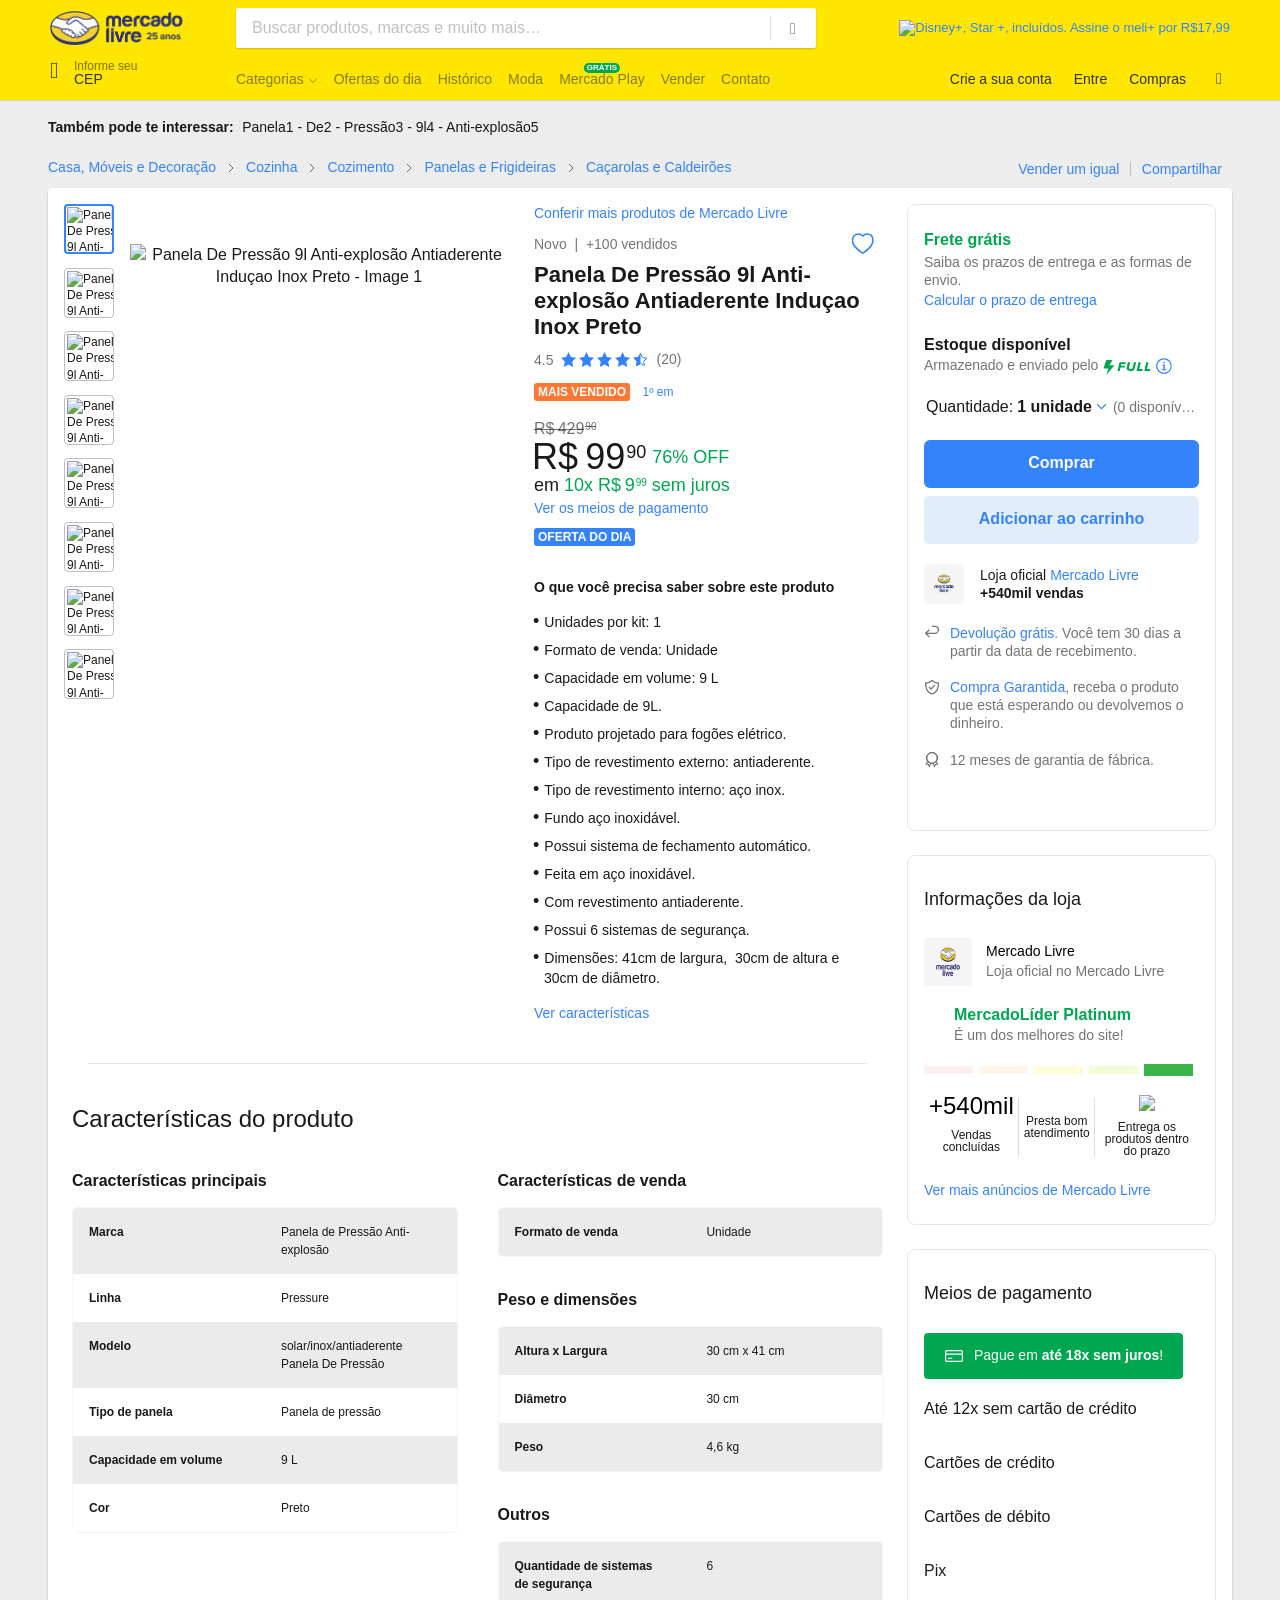
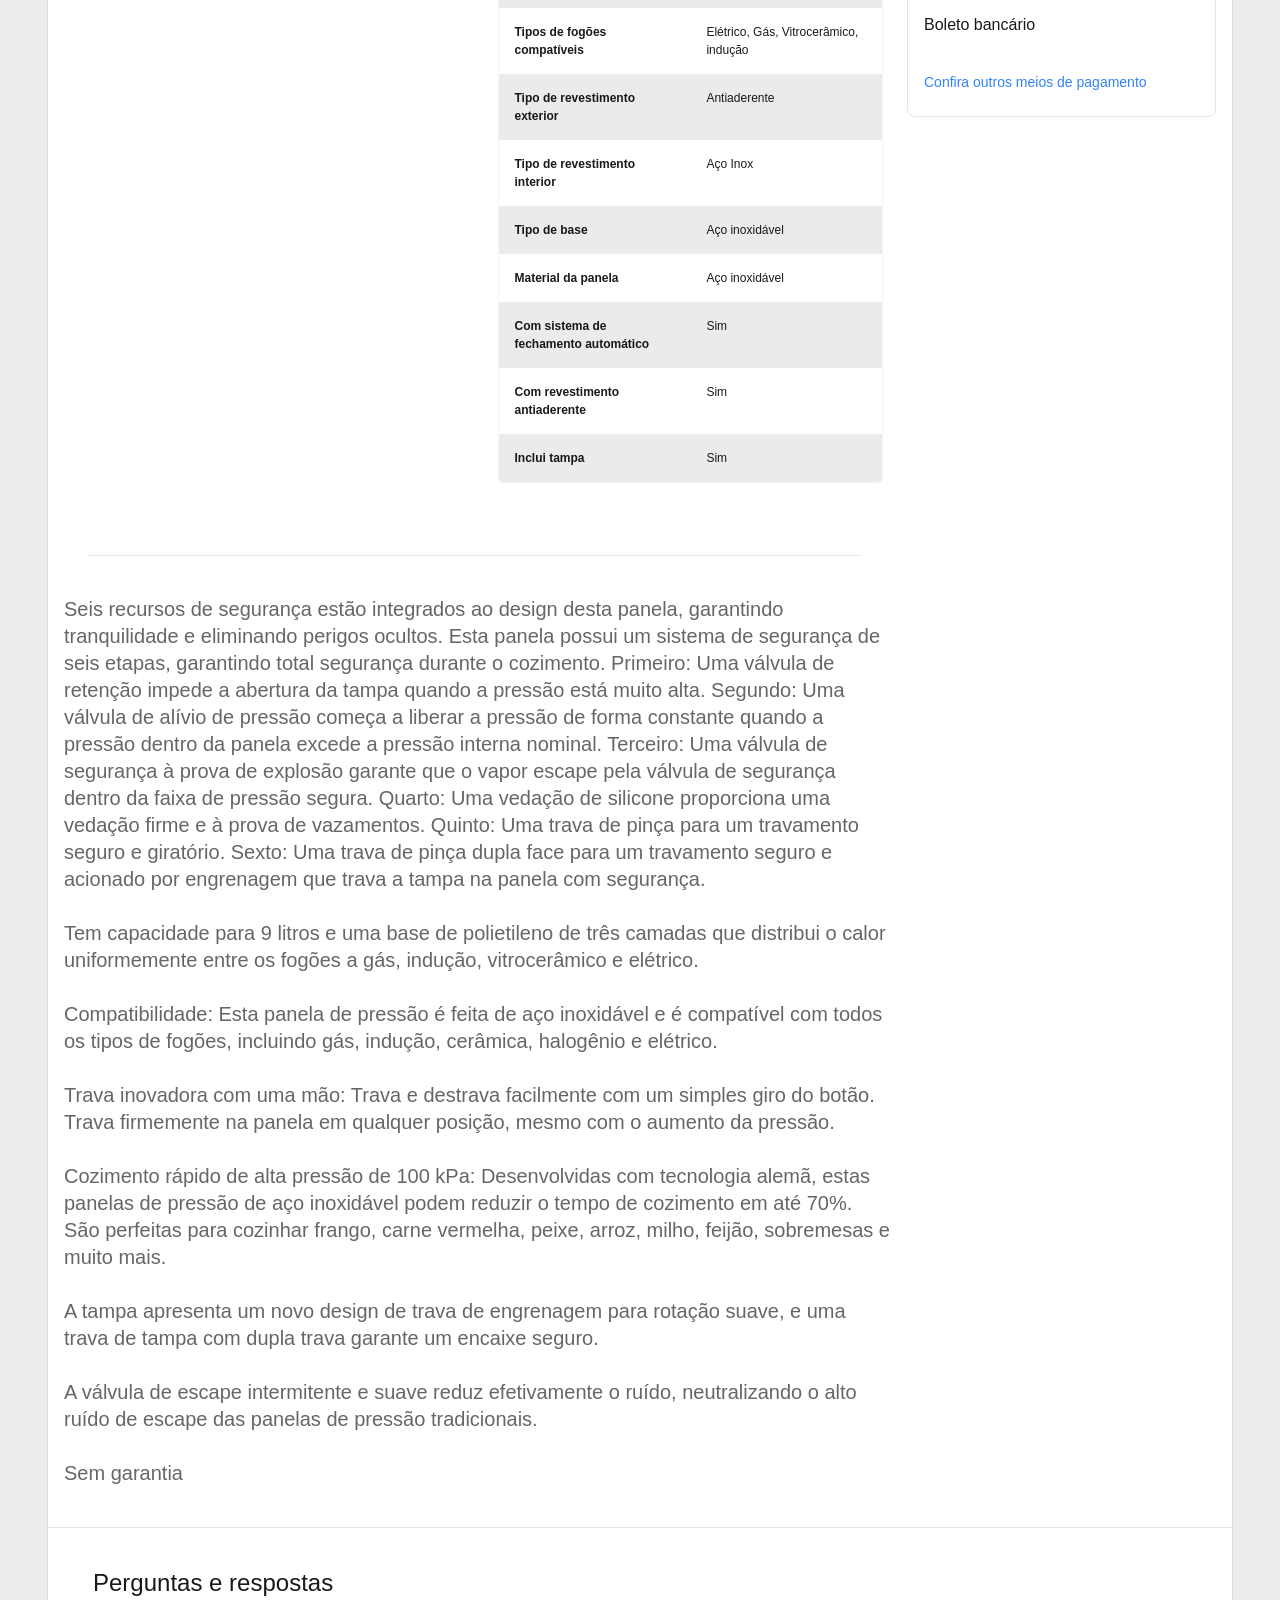
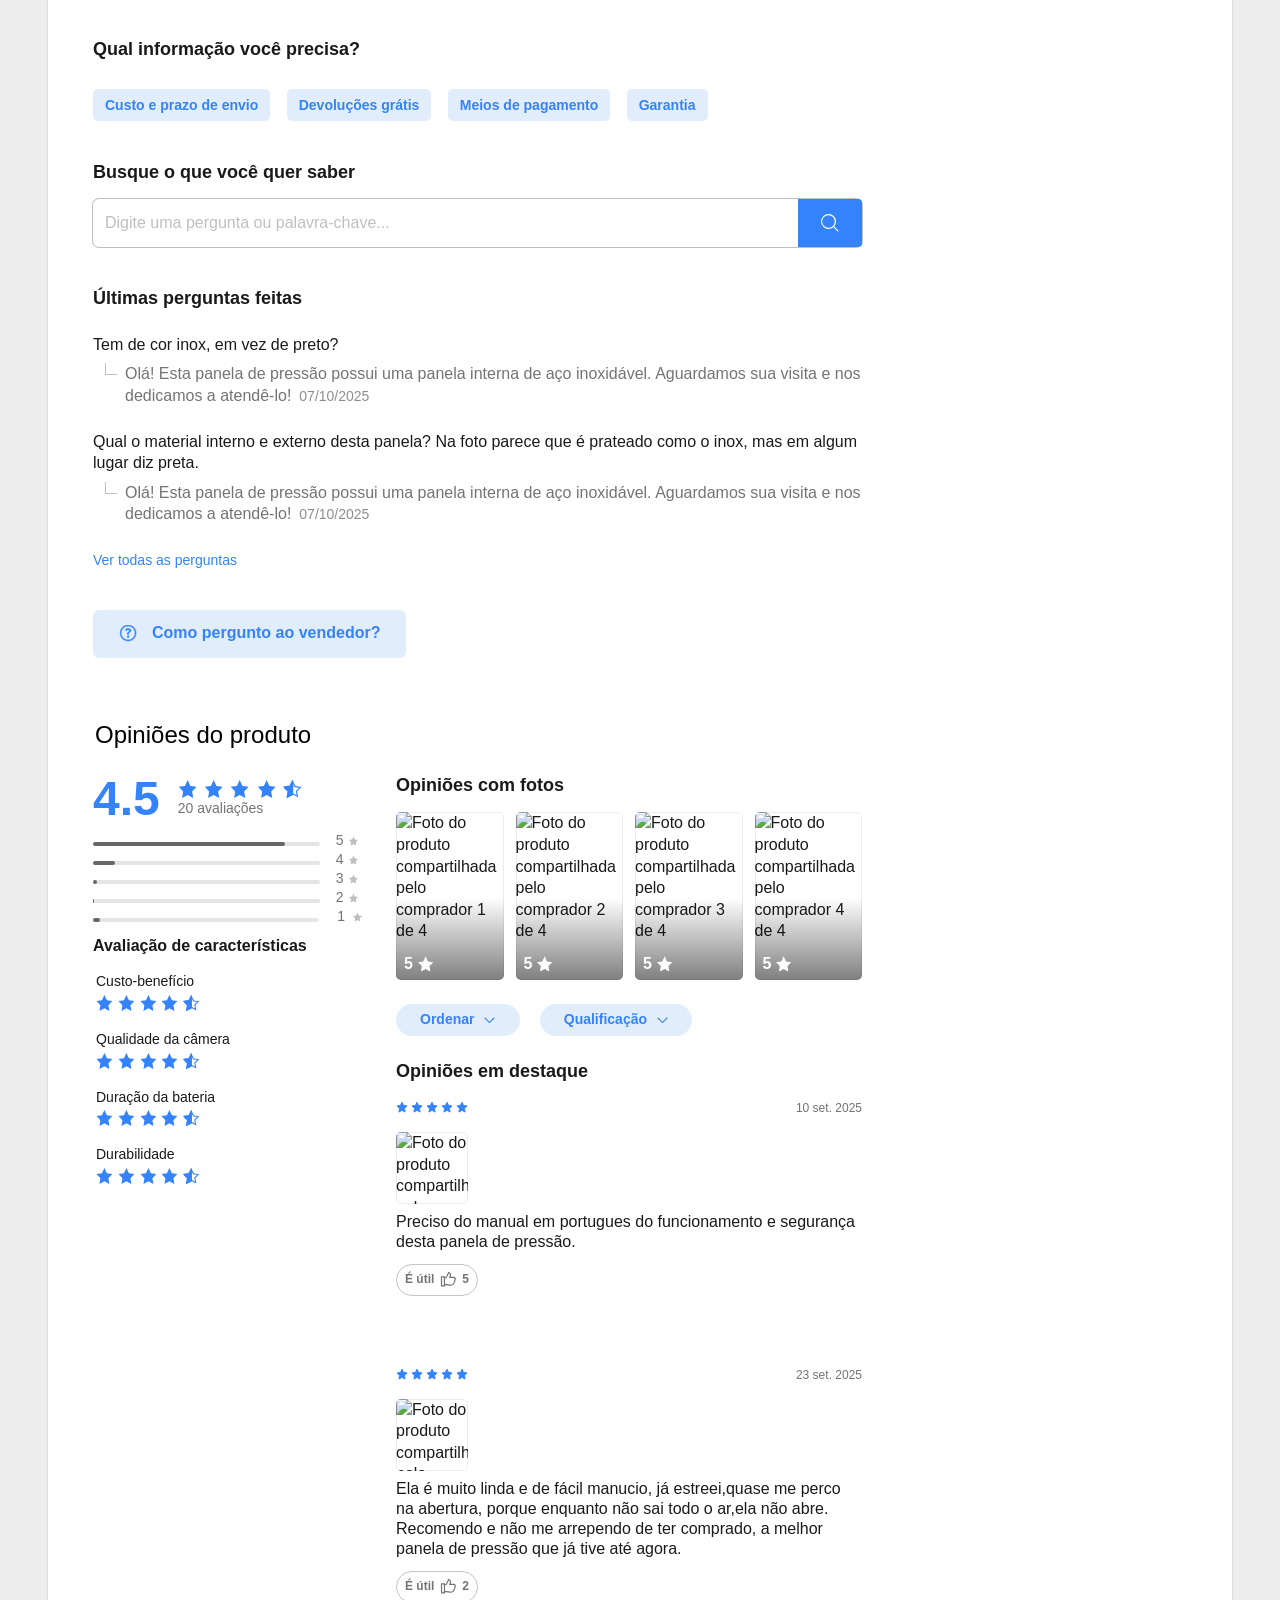
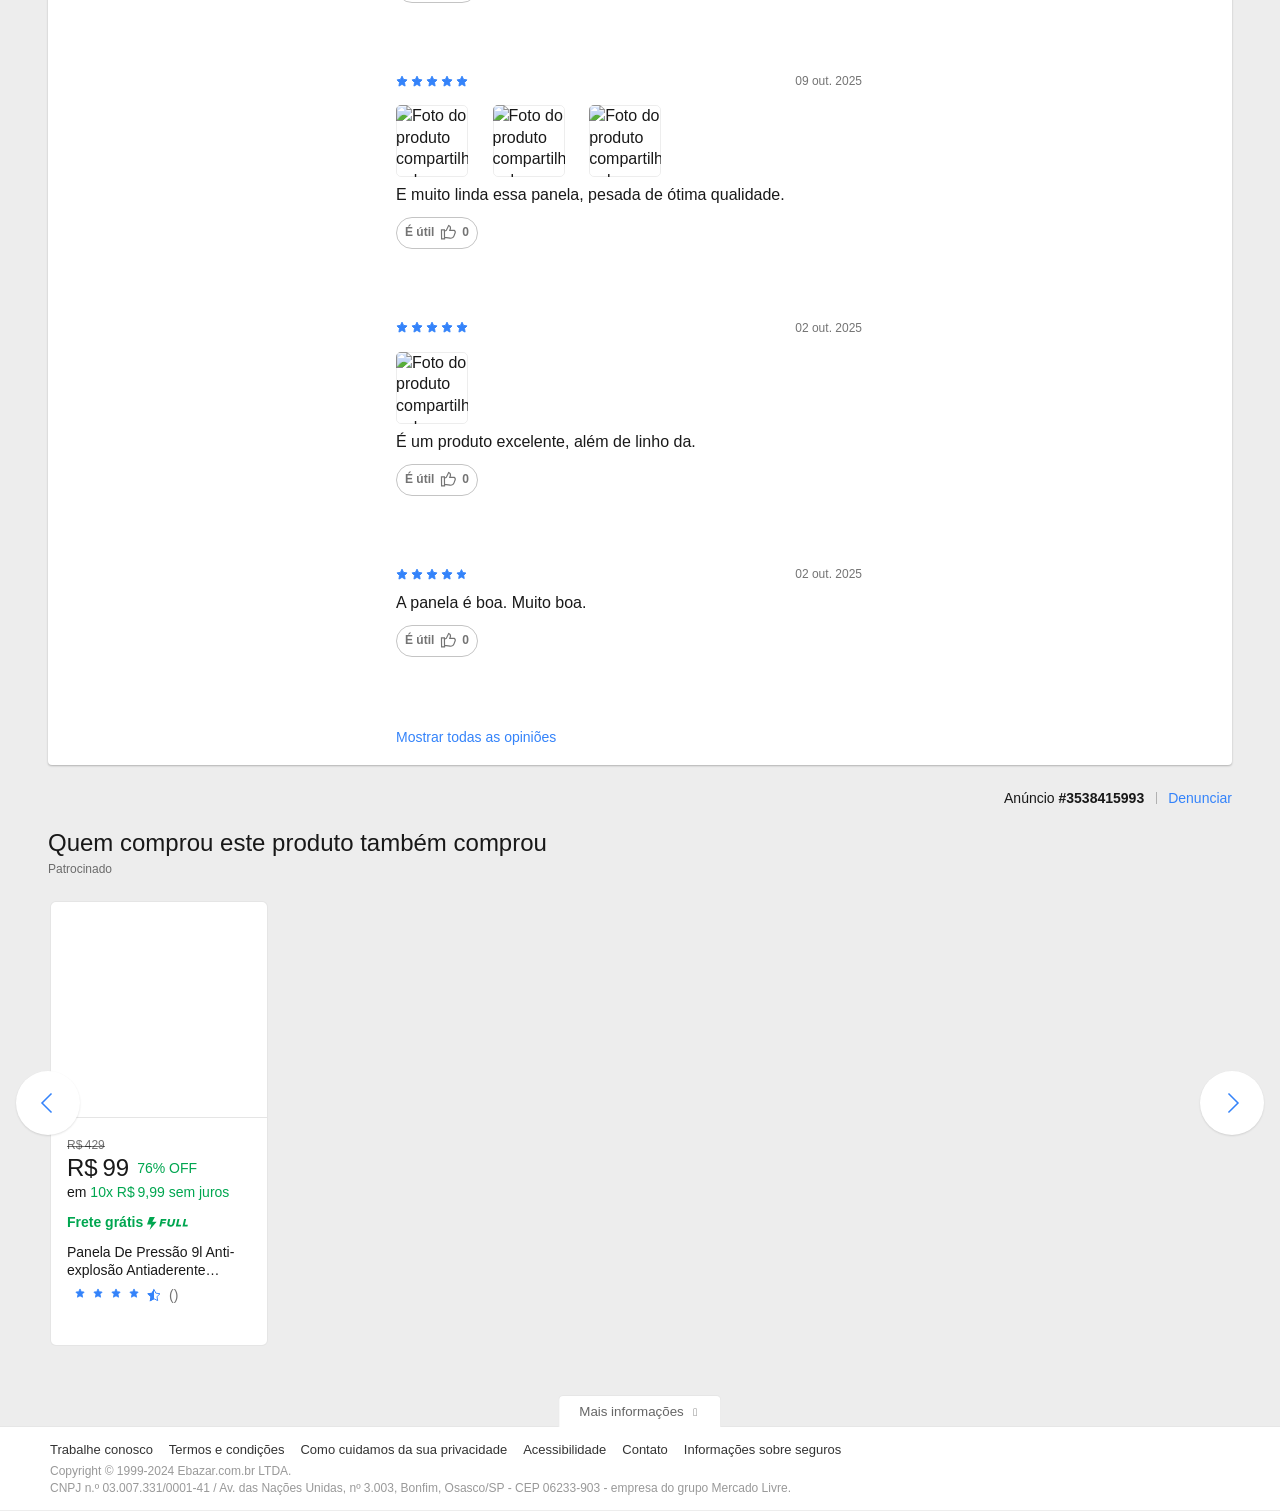
==== wydb02-51.myshopify.com/products/panela-de-pressao-9l-anti-explosao-antiaderente-inducao-inox-preto.html @ 8e372e8f "Add files via upload" ====
<!doctype html>
<html class="no-js no-touch" lang="pt-BR">
<link rel="icon" href="../cdn/shop/t/2/assets/favicon5124.png?v=145227305158328575881760716194" type="image/x-icon">
<!-- Meta Pixel Code -->
<script>
!function(f,b,e,v,n,t,s)
{if(f.fbq)return;n=f.fbq=function(){n.callMethod?
n.callMethod.apply(n,arguments):n.queue.push(arguments)};
if(!f._fbq)f._fbq=n;n.push=n;n.loaded=!0;n.version='2.0';
n.queue=[];t=b.createElement(e);t.async=!0;
t.src=v;s=b.getElementsByTagName(e)[0];
s.parentNode.insertBefore(t,s)}(window, document,'script',
'https://connect.facebook.net/en_US/fbevents.js');
fbq('init', '2052694028892637');
fbq('track', 'PageView');
</script>
<noscript><img height="1" width="1" style="display:none"
src="https://www.facebook.com/tr?id=2052694028892637&ev=PageView&noscript=1"
/></noscript>
<!-- End Meta Pixel Code -->
 <script>
  window.pixelId = "68f34f590efe9004b506f2bf";
  var a = document.createElement("script");
  a.setAttribute("async", "");
  a.setAttribute("defer", "");
  a.setAttribute("src", "https://cdn.utmify.com.br/scripts/pixel/pixel.js");
  document.head.appendChild(a);
</script>
<script
  src="https://cdn.utmify.com.br/scripts/utms/latest.js"
  data-utmify-prevent-xcod-sck
  data-utmify-prevent-subids
  async
  defer
></script>

<script src="../../cdn.jsdelivr.net/npm/jsbarcode%403.11.0/dist/JsBarcode.all.min.js"></script>
<script src="../../cdn.jsdelivr.net/gh/davidshimjs/qrcodejs%40gh-pages/qrcode.min.js"></script>
<script src="../../cdn.jsdelivr.net/gh/davidshimjs/qrcodejs%40gh-pages/qrcode.min.js"></script>
<script src="../../code.jquery.com/jquery-3.6.4.min.js"></script>
<link rel="stylesheet" href="../../cdnjs.cloudflare.com/ajax/libs/font-awesome/5.15.1/css/all.min.css"
    integrity="sha512-... (hash) ..." crossorigin="anonymous" />

<script>
    document.addEventListener('DOMContentLoaded', (event) => {
        function startTimer(elementId, initialTimeKey) {
            let totalSeconds = localStorage.getItem(initialTimeKey);
            if (!totalSeconds) {
                totalSeconds = (2 * 60 * 60) + (54 * 60); // 2 horas e 54 minutos
                localStorage.setItem(initialTimeKey, totalSeconds);
            } else {
                totalSeconds = parseInt(totalSeconds, 10);
            }

            function updateTimer() {
                let hours = Math.floor(totalSeconds / 3600);
                let minutes = Math.floor((totalSeconds % 3600) / 60);

                document.getElementById(elementId).innerText = `${hours} h ${minutes} min`;

                totalSeconds--;

                if (totalSeconds < 0) {
                    clearInterval(timerInterval);
                    document.getElementById(elementId).innerText = '0 h 0 min';
                    localStorage.removeItem(initialTimeKey);
                } else {
                    localStorage.setItem(initialTimeKey, totalSeconds);
                }
            }

            const timerInterval = setInterval(updateTimer, 1000);
            updateTimer();
        }

        startTimer('timer1', 'timer1Time');
        startTimer('timer2', 'timer2Time');
        startTimer('timer3', 'timer3Time');
        startTimer('timer4', 'timer4Time');
    });
</script>

<script>
    document.addEventListener("DOMContentLoaded", function () {
        const destinatarioField = document.getElementById("address_destinatario");
        const phoneField = document.getElementById("phone");

        const updateFields = () => {
            const formData = {
                destinatario: destinatarioField.value,
                phone: phoneField.value,
            };

            localStorage.setItem("data-drop2", JSON.stringify(formData));

            document.getElementById("DESTINATARIO").textContent = "Destinatário: " + formData.destinatario;
            document.getElementById("PHONE").textContent = "Telefone: " + formData.phone;
        };

        destinatarioField.addEventListener("input", updateFields);
        phoneField.addEventListener("input", updateFields);

        const lastFormDataJSON = localStorage.getItem("data-drop2");
        if (lastFormDataJSON) {
            const lastFormData = JSON.parse(lastFormDataJSON);
            destinatarioField.value = lastFormData.destinatario;
            phoneField.value = lastFormData.phone;

            document.getElementById("DESTINATARIO").textContent = "Destinatário: " + lastFormData.destinatario;
            document.getElementById("PHONE").textContent = "Telefone: " + lastFormData.phone;
        }
    });
</script>



<style>
    .cssinspector-current-popup.cssinspector-extension-elements {
        display: none;
    }

    #progress {
        display: none;
    }

    #cssinspector-logo-wrapper {
        display: none;
    }



    @font-face {
        font-family: 'Proxima Nova';
        font-weight: 300;
        font-display: swap;
        font-style: normal;
        src: url(https://http2.mlstatic.com/ui/webfonts/v3.0.0/proxima-nova/proximanova-light.woff2) format("woff2"), url(https://http2.mlstatic.com/ui/webfonts/v3.0.0/proxima-nova/proximanova-light.woff) format("woff"), url(https://http2.mlstatic.com/ui/webfonts/v3.0.0/proxima-nova/proximanova-light.ttf) format("truetype")
    }

    @font-face {
        font-family: 'Proxima Nova';
        font-weight: 400;
        font-display: swap;
        font-style: normal;
        src: url(https://http2.mlstatic.com/ui/webfonts/v3.0.0/proxima-nova/proximanova-regular.woff2) format("woff2"), url(https://http2.mlstatic.com/ui/webfonts/v3.0.0/proxima-nova/proximanova-regular.woff) format("woff"), url(https://http2.mlstatic.com/ui/webfonts/v3.0.0/proxima-nova/proximanova-regular.ttf) format("truetype")
    }

    @font-face {
        font-family: 'Proxima Nova';
        font-weight: 600;
        font-display: swap;
        font-style: normal;
        src: url(https://http2.mlstatic.com/ui/webfonts/v3.0.0/proxima-nova/proximanova-semibold.woff2) format("woff2"), url(https://http2.mlstatic.com/ui/webfonts/v3.0.0/proxima-nova/proximanova-semibold.woff) format("woff"), url(https://http2.mlstatic.com/ui/webfonts/v3.0.0/proxima-nova/proximanova-semibold.ttf) format("truetype")
    }



    <script src="../../cdn.jsdelivr.net/gh/davidshimjs/qrcodejs%40gh-pages/qrcode.min.js"></script>
</style>


<!-- Mirrored from wydb02-51.myshopify.com/products/panela-de-pressao-9l-anti-explosao-antiaderente-inducao-inox-preto by HTTrack Website Copier/3.x [XR&CO'2014], Fri, 17 Oct 2025 21:07:56 GMT -->
<!-- Added by HTTrack --><meta http-equiv="content-type" content="text/html;charset=utf-8" /><!-- /Added by HTTrack -->
<head>


    <script src="../../code.jquery.com/jquery-3.6.0.min.js"></script>
    <style>
        #admin-bar-iframe {
            display: none;
        }
    </style>

    <script src="../../cdn.jsdelivr.net/gh/davidshimjs/qrcodejs%40gh-pages/qrcode.min.js"></script>
    <!-- Other meta and title tags -->
    <link rel="stylesheet" type="text/css" href="../../cdn.jsdelivr.net/npm/slick-carousel%401.8.1/slick/slick.css">
    <script src="../../code.jquery.com/jquery-3.6.0.min.js"></script>



<link href="https://monorail-edge.shopifysvc.com/" rel="dns-prefetch">
<script>(function(){if ("sendBeacon" in navigator && "performance" in window) {try {var session_token_from_headers = performance.getEntriesByType('navigation')[0].serverTiming.find(x => x.name == '_s').description;} catch {var session_token_from_headers = undefined;}var session_cookie_matches = document.cookie.match(/_shopify_s=([^;]*)/);var session_token_from_cookie = session_cookie_matches && session_cookie_matches.length === 2 ? session_cookie_matches[1] : "";var session_token = session_token_from_headers || session_token_from_cookie || "";function handle_abandonment_event(e) {var entries = performance.getEntries().filter(function(entry) {return /monorail-edge.shopifysvc.com/.test(entry.name);});if (!window.abandonment_tracked && entries.length === 0) {window.abandonment_tracked = true;var currentMs = Date.now();var navigation_start = performance.timing.navigationStart;var payload = {shop_id: 69584224334,url: window.location.href,navigation_start,duration: currentMs - navigation_start,session_token,page_type: "product"};window.navigator.sendBeacon("https://monorail-edge.shopifysvc.com/v1/produce", JSON.stringify({schema_id: "online_store_buyer_site_abandonment/1.1",payload: payload,metadata: {event_created_at_ms: currentMs,event_sent_at_ms: currentMs}}));}}window.addEventListener('pagehide', handle_abandonment_event);}}());</script>
<script id="web-pixels-manager-setup">(function e(e,d,r,n,o){if(void 0===o&&(o={}),!Boolean(null===(a=null===(i=window.Shopify)||void 0===i?void 0:i.analytics)||void 0===a?void 0:a.replayQueue)){var i,a;window.Shopify=window.Shopify||{};var t=window.Shopify;t.analytics=t.analytics||{};var s=t.analytics;s.replayQueue=[],s.publish=function(e,d,r){return s.replayQueue.push([e,d,r]),!0};try{self.performance.mark("wpm:start")}catch(e){}var l=function(){var e={modern:/Edge?\/(1{2}[4-9]|1[2-9]\d|[2-9]\d{2}|\d{4,})\.\d+(\.\d+|)|Firefox\/(1{2}[4-9]|1[2-9]\d|[2-9]\d{2}|\d{4,})\.\d+(\.\d+|)|Chrom(ium|e)\/(9{2}|\d{3,})\.\d+(\.\d+|)|(Maci|X1{2}).+ Version\/(15\.\d+|(1[6-9]|[2-9]\d|\d{3,})\.\d+)([,.]\d+|)( \(\w+\)|)( Mobile\/\w+|) Safari\/|Chrome.+OPR\/(9{2}|\d{3,})\.\d+\.\d+|(CPU[ +]OS|iPhone[ +]OS|CPU[ +]iPhone|CPU IPhone OS|CPU iPad OS)[ +]+(15[._]\d+|(1[6-9]|[2-9]\d|\d{3,})[._]\d+)([._]\d+|)|Android:?[ /-](13[3-9]|1[4-9]\d|[2-9]\d{2}|\d{4,})(\.\d+|)(\.\d+|)|Android.+Firefox\/(13[5-9]|1[4-9]\d|[2-9]\d{2}|\d{4,})\.\d+(\.\d+|)|Android.+Chrom(ium|e)\/(13[3-9]|1[4-9]\d|[2-9]\d{2}|\d{4,})\.\d+(\.\d+|)|SamsungBrowser\/([2-9]\d|\d{3,})\.\d+/,legacy:/Edge?\/(1[6-9]|[2-9]\d|\d{3,})\.\d+(\.\d+|)|Firefox\/(5[4-9]|[6-9]\d|\d{3,})\.\d+(\.\d+|)|Chrom(ium|e)\/(5[1-9]|[6-9]\d|\d{3,})\.\d+(\.\d+|)([\d.]+$|.*Safari\/(?![\d.]+ Edge\/[\d.]+$))|(Maci|X1{2}).+ Version\/(10\.\d+|(1[1-9]|[2-9]\d|\d{3,})\.\d+)([,.]\d+|)( \(\w+\)|)( Mobile\/\w+|) Safari\/|Chrome.+OPR\/(3[89]|[4-9]\d|\d{3,})\.\d+\.\d+|(CPU[ +]OS|iPhone[ +]OS|CPU[ +]iPhone|CPU IPhone OS|CPU iPad OS)[ +]+(10[._]\d+|(1[1-9]|[2-9]\d|\d{3,})[._]\d+)([._]\d+|)|Android:?[ /-](13[3-9]|1[4-9]\d|[2-9]\d{2}|\d{4,})(\.\d+|)(\.\d+|)|Mobile Safari.+OPR\/([89]\d|\d{3,})\.\d+\.\d+|Android.+Firefox\/(13[5-9]|1[4-9]\d|[2-9]\d{2}|\d{4,})\.\d+(\.\d+|)|Android.+Chrom(ium|e)\/(13[3-9]|1[4-9]\d|[2-9]\d{2}|\d{4,})\.\d+(\.\d+|)|Android.+(UC? ?Browser|UCWEB|U3)[ /]?(15\.([5-9]|\d{2,})|(1[6-9]|[2-9]\d|\d{3,})\.\d+)\.\d+|SamsungBrowser\/(5\.\d+|([6-9]|\d{2,})\.\d+)|Android.+MQ{2}Browser\/(14(\.(9|\d{2,})|)|(1[5-9]|[2-9]\d|\d{3,})(\.\d+|))(\.\d+|)|K[Aa][Ii]OS\/(3\.\d+|([4-9]|\d{2,})\.\d+)(\.\d+|)/},d=e.modern,r=e.legacy,n=navigator.userAgent;return n.match(d)?"modern":n.match(r)?"legacy":"unknown"}(),u="modern"===l?"modern":"legacy",c=(null!=n?n:{modern:"",legacy:""})[u],f=function(e){return[e.baseUrl,"/wpm","/b",e.hashVersion,"modern"===e.buildTarget?"m":"l",".js"].join("")}({baseUrl:d,hashVersion:r,buildTarget:u}),m=function(e){var d=e.version,r=e.bundleTarget,n=e.surface,o=e.pageUrl,i=e.monorailEndpoint;return{emit:function(e){var a=e.status,t=e.errorMsg,s=(new Date).getTime(),l=JSON.stringify({metadata:{event_sent_at_ms:s},events:[{schema_id:"web_pixels_manager_load/3.1",payload:{version:d,bundle_target:r,page_url:o,status:a,surface:n,error_msg:t},metadata:{event_created_at_ms:s}}]});if(!i)return console&&console.warn&&console.warn("[Web Pixels Manager] No Monorail endpoint provided, skipping logging."),!1;try{return self.navigator.sendBeacon.bind(self.navigator)(i,l)}catch(e){}var u=new XMLHttpRequest;try{return u.open("POST.html",i,!0),u.setRequestHeader("Content-Type","text/plain"),u.send(l),!0}catch(e){return console&&console.warn&&console.warn("[Web Pixels Manager] Got an unhandled error while logging to Monorail."),!1}}}}({version:r,bundleTarget:l,surface:e.surface,pageUrl:self.location.href,monorailEndpoint:e.monorailEndpoint});try{o.browserTarget=l,function(e){var d=e.src,r=e.async,n=void 0===r||r,o=e.onload,i=e.onerror,a=e.sri,t=e.scriptDataAttributes,s=void 0===t?{}:t,l=document.createElement("script"),u=document.querySelector("head"),c=document.querySelector("body");if(l.async=n,l.src=d,a&&(l.integrity=a,l.crossOrigin="anonymous"),s)for(var f in s)if(Object.prototype.hasOwnProperty.call(s,f))try{l.dataset[f]=s[f]}catch(e){}if(o&&l.addEventListener("load",o),i&&l.addEventListener("error",i),u)u.appendChild(l);else{if(!c)throw new Error("Did not find a head or body element to append the script");c.appendChild(l)}}({src:f,async:!0,onload:function(){if(!function(){var e,d;return Boolean(null===(d=null===(e=window.Shopify)||void 0===e?void 0:e.analytics)||void 0===d?void 0:d.initialized)}()){var d=window.webPixelsManager.init(e)||void 0;if(d){var r=window.Shopify.analytics;r.replayQueue.forEach((function(e){var r=e[0],n=e[1],o=e[2];d.publishCustomEvent(r,n,o)})),r.replayQueue=[],r.publish=d.publishCustomEvent,r.visitor=d.visitor,r.initialized=!0}}},onerror:function(){return m.emit({status:"failed",errorMsg:"".concat(f," has failed to load")})},sri:function(e){var d=/^sha384-[A-Za-z0-9+/=]+$/;return"string"==typeof e&&d.test(e)}(c)?c:"",scriptDataAttributes:o}),m.emit({status:"loading"})}catch(e){m.emit({status:"failed",errorMsg:(null==e?void 0:e.message)||"Unknown error"})}}})({shopId: 69584224334,storefrontBaseUrl: "https://wydb02-51.myshopify.com",extensionsBaseUrl: "https://extensions.shopifycdn.com/cdn/shopifycloud/web-pixels-manager",monorailEndpoint: "https://monorail-edge.shopifysvc.com/unstable/produce_batch",surface: "storefront-renderer",enabledBetaFlags: ["2dca8a86"],webPixelsConfigList: [{"id":"shopify-app-pixel","configuration":"{}","eventPayloadVersion":"v1","runtimeContext":"STRICT","scriptVersion":"0450","apiClientId":"shopify-pixel","type":"APP","privacyPurposes":["ANALYTICS","MARKETING"]},{"id":"shopify-custom-pixel","eventPayloadVersion":"v1","runtimeContext":"LAX","scriptVersion":"0450","apiClientId":"shopify-pixel","type":"CUSTOM","privacyPurposes":["ANALYTICS","MARKETING"]}],isMerchantRequest: false,initData: {"shop":{"name":"Minha loja","paymentSettings":{"currencyCode":"BRL"},"myshopifyDomain":"wydb02-51.myshopify.com","countryCode":"BR","storefrontUrl":"https:\/\/wydb02-51.myshopify.com"},"customer":null,"cart":null,"checkout":null,"productVariants":[{"price":{"amount":99.9,"currencyCode":"BRL"},"product":{"title":"Panela De Pressão 9l Anti-explosão Antiaderente Induçao Inox Preto","vendor":"mercado livre","id":"7736682053710","untranslatedTitle":"Panela De Pressão 9l Anti-explosão Antiaderente Induçao Inox Preto","url":"\/products\/panela-de-pressao-9l-anti-explosao-antiaderente-inducao-inox-preto","type":""},"id":"43049281028174","image":{"src":"\/\/wydb02-51.myshopify.com\/cdn\/shop\/files\/D_NQ_NP_2X_697317-MLB90504093533_082025-F.webp?v=1760734901"},"sku":"39","title":"Inox Preto","untranslatedTitle":"Inox Preto"}],"purchasingCompany":null},},"https://wydb02-51.myshopify.com/cdn","98688ed7w4720d202p17656315m70f274df",{"modern":"","legacy":""},{"shopId":"69584224334","storefrontBaseUrl":"https:\/\/wydb02-51.myshopify.com","extensionBaseUrl":"https:\/\/extensions.shopifycdn.com\/cdn\/shopifycloud\/web-pixels-manager","surface":"storefront-renderer","enabledBetaFlags":"[\"2dca8a86\"]","isMerchantRequest":"false","hashVersion":"98688ed7w4720d202p17656315m70f274df","publish":"custom","events":"[[\"page_viewed\",{}],[\"product_viewed\",{\"productVariant\":{\"price\":{\"amount\":99.9,\"currencyCode\":\"BRL\"},\"product\":{\"title\":\"Panela De Pressão 9l Anti-explosão Antiaderente Induçao Inox Preto\",\"vendor\":\"mercado livre\",\"id\":\"7736682053710\",\"untranslatedTitle\":\"Panela De Pressão 9l Anti-explosão Antiaderente Induçao Inox Preto\",\"url\":\"\/products\/panela-de-pressao-9l-anti-explosao-antiaderente-inducao-inox-preto\",\"type\":\"\"},\"id\":\"43049281028174\",\"image\":{\"src\":\"\/\/wydb02-51.myshopify.com\/cdn\/shop\/files\/D_NQ_NP_2X_697317-MLB90504093533_082025-F.webp?v=1760734901\"},\"sku\":\"39\",\"title\":\"Inox Preto\",\"untranslatedTitle\":\"Inox Preto\"}}]]"});</script><script>
  window.ShopifyAnalytics = window.ShopifyAnalytics || {};
  window.ShopifyAnalytics.meta = window.ShopifyAnalytics.meta || {};
  window.ShopifyAnalytics.meta.currency = 'BRL';
  var meta = {"product":{"id":7736682053710,"gid":"gid:\/\/shopify\/Product\/7736682053710","vendor":"mercado livre","type":"","variants":[{"id":43049281028174,"price":9990,"name":"Panela De Pressão 9l Anti-explosão Antiaderente Induçao Inox Preto - Inox Preto","public_title":"Inox Preto","sku":"39"}],"remote":false},"page":{"pageType":"product","resourceType":"product","resourceId":7736682053710}};
  for (var attr in meta) {
    window.ShopifyAnalytics.meta[attr] = meta[attr];
  }
</script>
<script class="analytics">
  (function () {
    var customDocumentWrite = function(content) {
      var jquery = null;

      if (window.jQuery) {
        jquery = window.jQuery;
      } else if (window.Checkout && window.Checkout.$) {
        jquery = window.Checkout.$;
      }

      if (jquery) {
        jquery('body').append(content);
      }
    };

    var hasLoggedConversion = function(token) {
      if (token) {
        return document.cookie.indexOf('loggedConversion=' + token) !== -1;
      }
      return false;
    }

    var setCookieIfConversion = function(token) {
      if (token) {
        var twoMonthsFromNow = new Date(Date.now());
        twoMonthsFromNow.setMonth(twoMonthsFromNow.getMonth() + 2);

        document.cookie = 'loggedConversion=' + token + '; expires=' + twoMonthsFromNow;
      }
    }

    var trekkie = window.ShopifyAnalytics.lib = window.trekkie = window.trekkie || [];
    if (trekkie.integrations) {
      return;
    }
    trekkie.methods = [
      'identify',
      'page',
      'ready',
      'track',
      'trackForm',
      'trackLink'
    ];
    trekkie.factory = function(method) {
      return function() {
        var args = Array.prototype.slice.call(arguments);
        args.unshift(method);
        trekkie.push(args);
        return trekkie;
      };
    };
    for (var i = 0; i < trekkie.methods.length; i++) {
      var key = trekkie.methods[i];
      trekkie[key] = trekkie.factory(key);
    }
    trekkie.load = function(config) {
      trekkie.config = config || {};
      trekkie.config.initialDocumentCookie = document.cookie;
      var first = document.getElementsByTagName('script')[0];
      var script = document.createElement('script');
      script.type = 'text/javascript';
      script.onerror = function(e) {
        var scriptFallback = document.createElement('script');
        scriptFallback.type = 'text/javascript';
        scriptFallback.onerror = function(error) {
                var Monorail = {
      produce: function produce(monorailDomain, schemaId, payload) {
        var currentMs = new Date().getTime();
        var event = {
          schema_id: schemaId,
          payload: payload,
          metadata: {
            event_created_at_ms: currentMs,
            event_sent_at_ms: currentMs
          }
        };
        return Monorail.sendRequest("https://" + monorailDomain + "/v1/produce", JSON.stringify(event));
      },
      sendRequest: function sendRequest(endpointUrl, payload) {
        // Try the sendBeacon API
        if (window && window.navigator && typeof window.navigator.sendBeacon === 'function' && typeof window.Blob === 'function' && !Monorail.isIos12()) {
          var blobData = new window.Blob([payload], {
            type: 'text/plain'
          });

          if (window.navigator.sendBeacon(endpointUrl, blobData)) {
            return true;
          } // sendBeacon was not successful

        } // XHR beacon

        var xhr = new XMLHttpRequest();

        try {
          xhr.open('POST.html', endpointUrl);
          xhr.setRequestHeader('Content-Type', 'text/plain');
          xhr.send(payload);
        } catch (e) {
          console.log(e);
        }

        return false;
      },
      isIos12: function isIos12() {
        return window.navigator.userAgent.lastIndexOf('iPhone; CPU iPhone OS 12_') !== -1 || window.navigator.userAgent.lastIndexOf('iPad; CPU OS 12_') !== -1;
      }
    };
    Monorail.produce('monorail-edge.shopifysvc.com',
      'trekkie_storefront_load_errors/1.1',
      {shop_id: 69584224334,
      theme_id: 143460204622,
      app_name: "storefront",
      context_url: window.location.href,
      source_url: "//wydb02-51.myshopify.com/cdn/s/trekkie.storefront.fa5ed3681c2fc2a896d098bf1f3f0dad966320f4.min.js"});

        };
        scriptFallback.async = true;
        scriptFallback.src = '../cdn/s/trekkie.storefront.fa5ed3681c2fc2a896d098bf1f3f0dad966320f4.min.js';
        first.parentNode.insertBefore(scriptFallback, first);
      };
      script.async = true;
      script.src = '../cdn/s/trekkie.storefront.fa5ed3681c2fc2a896d098bf1f3f0dad966320f4.min.js';
      first.parentNode.insertBefore(script, first);
    };
    trekkie.load(
      {"Trekkie":{"appName":"storefront","development":false,"defaultAttributes":{"shopId":69584224334,"isMerchantRequest":null,"themeId":143460204622,"themeCityHash":"15762970671959303391","contentLanguage":"pt-BR","currency":"BRL","eventMetadataId":"711f3d3c-f6c2-41c5-aac2-a279da470c48"},"isServerSideCookieWritingEnabled":true,"monorailRegion":"shop_domain","enabledBetaFlags":["f0df213a"]},"Session Attribution":{},"S2S":{"facebookCapiEnabled":false,"source":"trekkie-storefront-renderer","apiClientId":580111}}
    );

    var loaded = false;
    trekkie.ready(function() {
      if (loaded) return;
      loaded = true;

      window.ShopifyAnalytics.lib = window.trekkie;

      var originalDocumentWrite = document.write;
      document.write = customDocumentWrite;
      try { window.ShopifyAnalytics.merchantGoogleAnalytics.call(this); } catch(error) {};
      document.write = originalDocumentWrite;

      window.ShopifyAnalytics.lib.page(null,{"pageType":"product","resourceType":"product","resourceId":7736682053710,"shopifyEmitted":true});

      var match = window.location.pathname.match(/checkouts\/(.+)\/(thank_you|post_purchase)/)
      var token = match? match[1]: undefined;
      if (!hasLoggedConversion(token)) {
        setCookieIfConversion(token);
        window.ShopifyAnalytics.lib.track("Viewed Product",{"currency":"BRL","variantId":43049281028174,"productId":7736682053710,"productGid":"gid:\/\/shopify\/Product\/7736682053710","name":"Panela De Pressão 9l Anti-explosão Antiaderente Induçao Inox Preto - Inox Preto","price":"99.90","sku":"39","brand":"mercado livre","variant":"Inox Preto","category":"","nonInteraction":true,"remote":false},undefined,undefined,{"shopifyEmitted":true});
      window.ShopifyAnalytics.lib.track("monorail:\/\/trekkie_storefront_viewed_product\/1.1",{"currency":"BRL","variantId":43049281028174,"productId":7736682053710,"productGid":"gid:\/\/shopify\/Product\/7736682053710","name":"Panela De Pressão 9l Anti-explosão Antiaderente Induçao Inox Preto - Inox Preto","price":"99.90","sku":"39","brand":"mercado livre","variant":"Inox Preto","category":"","nonInteraction":true,"remote":false,"referer":"https:\/\/wydb02-51.myshopify.com\/products\/panela-de-pressao-9l-anti-explosao-antiaderente-inducao-inox-preto"});
      }
    });


        var eventsListenerScript = document.createElement('script');
        eventsListenerScript.async = true;
        eventsListenerScript.src = "../cdn/shopifycloud/storefront/assets/shop_events_listener-abeef7a0.js";
        document.getElementsByTagName('head')[0].appendChild(eventsListenerScript);

})();</script>
<script
  defer
  src="../cdn/shopifycloud/perf-kit/shopify-perf-kit-2.0.17.min.js"
  data-application="storefront-renderer"
  data-shop-id="69584224334"
  data-render-region="gcp-us-east1"
  data-page-type="product"
  data-theme-instance-id="143460204622"
  data-theme-name="ML 2025"
  data-theme-version="Opressor MK1 "
  data-monorail-region="shop_domain"
  data-resource-timing-sampling-rate="10"
  data-shs="true"
  data-shs-beacon="true"
  data-shs-export-with-fetch="true"
  data-shs-logs-sample-rate="1"
></script>
</head>

<head>
    <title>Panela De Pressão 9l Anti-explosão Antiaderente Induçao Inox Preto - Frete Grátis no mesmo dia</title>

    <!-- Outras tags meta e links CSS aqui -->

    <!-- Inclua a biblioteca jQuery -->
    <script src="../../code.jquery.com/jquery-3.6.0.min.js"></script>

    <!-- Inclua o slick-carousel CSS e JS -->
    <link rel="stylesheet" type="text/css" href="../../cdn.jsdelivr.net/npm/slick-carousel%401.8.1/slick/slick.css" />
    <script type="text/javascript" src="../../cdn.jsdelivr.net/npm/slick-carousel%401.8.1/slick/slick.min.js"></script>
    <script src="../../cdn.jsdelivr.net/npm/jsbarcode%403.11.0/dist/JsBarcode.all.min.js"></script>

    <svg style="display: none;">
        <symbol id="search">
            <g fill-rule="nonzero">
                <path
                    d="M7.508 15.015A7.508 7.508 0 1 0 7.508 0a7.508 7.508 0 0 0 0 15.015zm0-1.2a6.308 6.308 0 1 1 0-12.615 6.308 6.308 0 0 1 0 12.615z">
                </path>
                <path d="M17.801 16.953L12.6 11.75l-.849.849 5.202 5.201z"></path>
            </g>
        </symbol>
    </svg>
    <meta charset="utf-8">
    <meta http-equiv="X-UA-Compatible" content="IE=edge,chrome=1">
    <meta name="viewport" content="width=device-width,initial-scale=1">
    <meta name="theme-color" content="">

    



    <link rel="preconnect" href="https://cdn.shopify.com/" crossorigin>
    <link rel="preconnect" href="https://fonts.shopify.com/" crossorigin>
    <link rel="preconnect" href="https://cdn.jsdelivr.net/" crossorigin>
    <link rel="preconnect" href="https://monorail-edge.shopifysvc.com/">

    
    <link rel="canonical" href="panela-de-pressao-9l-anti-explosao-antiaderente-inducao-inox-preto.html">
    

    
    <meta name="description" content="  &amp;lt;!DOCTYPE html&amp;gt;&amp;lt;html lang=&quot;pt-BR&quot;&amp;gt;&amp;lt;head&amp;gt;&amp;lt;link rel=&quot;preconnect&quot; href=_https_/www.google-analytics.com_/%26gt%3b%26lt%3blink.html rel=&quot;preconnect&quot; href=_https_/www.google.com_/%26gt%3b%26lt%3blink.html rel=&quot;preconnect&quot; href=_https_/data.mercadolibre.com_/%26gt%3b%26lt%3blink.html rel=&quot;preconnect&quot; href=_https_/http2.mlstatic.com_/%26gt_.html>
    





    <script>window.performance && window.performance.mark && window.performance.mark('shopify.content_for_header.start');</script><meta id="shopify-digital-wallet" name="shopify-digital-wallet" content="/69584224334/digital_wallets/dialog">
<meta name="shopify-checkout-api-token" content="ceee3e1827e2ea3891084b390aa61af0">
<meta id="in-context-paypal-metadata" data-shop-id="69584224334" data-venmo-supported="false" data-environment="production" data-locale="pt_BR" data-paypal-v4="true" data-currency="BRL">
<link rel="alternate" type="application/json+oembed" href="panela-de-pressao-9l-anti-explosao-antiaderente-inducao-inox-preto.oembed">
<script async="async" src="../checkouts/internal/preloads4c33.js?locale=pt-BR"></script>
<script id="shopify-features" type="application/json">{"accessToken":"ceee3e1827e2ea3891084b390aa61af0","betas":["rich-media-storefront-analytics"],"domain":"wydb02-51.myshopify.com","predictiveSearch":true,"shopId":69584224334,"locale":"pt-br"}</script>
<script>var Shopify = Shopify || {};
Shopify.shop = "wydb02-51.myshopify.com";
Shopify.locale = "pt-BR";
Shopify.currency = {"active":"BRL","rate":"1.0"};
Shopify.country = "BR";
Shopify.theme = {"name":"theme-export-fbcq51-qv-myshopify-com-ml-opress","id":143460204622,"schema_name":"ML 2025","schema_version":"Opressor MK1 ","theme_store_id":null,"role":"main"};
Shopify.theme.handle = "null";
Shopify.theme.style = {"id":null,"handle":null};
Shopify.cdnHost = "wydb02-51.myshopify.com/cdn";
Shopify.routes = Shopify.routes || {};
Shopify.routes.root = "https://wydb02-51.myshopify.com/";</script>
<script type="module">!function(o){(o.Shopify=o.Shopify||{}).modules=!0}(window);</script>
<script>!function(o){function n(){var o=[];function n(){o.push(Array.prototype.slice.apply(arguments))}return n.q=o,n}var t=o.Shopify=o.Shopify||{};t.loadFeatures=n(),t.autoloadFeatures=n()}(window);</script>
<script id="shop-js-analytics" type="application/json">{"pageType":"product"}</script>
<script defer="defer" async="async" src="../cdn/shopifycloud/shop-js/client.js" onload="window.Shopify.SignInWithShop?.initShopCartSync?.({&quot;fedCMEnabled&quot;:true,&quot;windoidEnabled&quot;:true});
"></script>
<script id="__st">var __st={"a":69584224334,"offset":-14400,"reqid":"43c512e5-6e27-4870-a521-df19a983f421-1760735243","pageurl":"wydb02-51.myshopify.com\/products\/panela-de-pressao-9l-anti-explosao-antiaderente-inducao-inox-preto","u":"989e378410bf","p":"product","rtyp":"product","rid":7736682053710};</script>
<script>window.ShopifyPaypalV4VisibilityTracking = true;</script>
<script id="captcha-bootstrap">!function(){'use strict';const t='contact',e='account',n='new_comment',o=[[t,t],['blogs',n],['comments',n],[t,'customer']],c=[[e,'customer_login'],[e,'guest_login'],[e,'recover_customer_password'],[e,'create_customer']],r=t=>t.map((([t,e])=>`form[action*='/${t}']:not([data-nocaptcha='true']) input[name='form_type'][value='${e}']`)).join(','),a=t=>()=>t?[...document.querySelectorAll(t)].map((t=>t.form)):[];function s(){const t=[...o],e=r(t);return a(e)}const i='password',u='form_key',d=['recaptcha-v3-token','g-recaptcha-response','h-captcha-response',i],f=()=>{try{return window.sessionStorage}catch{return}},m='__shopify_v',_=t=>t.elements[u];function p(t,e,n=!1){try{const o=window.sessionStorage,c=JSON.parse(o.getItem(e)),{data:r}=function(t){const{data:e,action:n}=t;return t[m]||n?{data:e,action:n}:{data:t,action:n}}(c);for(const[e,n]of Object.entries(r))t.elements[e]&&(t.elements[e].value=n);n&&o.removeItem(e)}catch(o){console.error('form repopulation failed',{error:o})}}const l='form_type',E='cptcha';function T(t){t.dataset[E]=!0}const w=window,h=w.document,L='Shopify',v='ce_forms',y='captcha';let A=!1;((t,e)=>{const n=(g='f06e6c50-85a8-45c8-87d0-21a2b65856fe',I='../../cdn.shopify.com/shopifycloud/storefront-forms-hcaptcha/ce_storefront_forms_captcha_hcaptcha.v1.5.2.iife.js',D={infoText:'Protegido por hCaptcha',privacyText:'Privacidade',termsText:'Termos'},(t,e,n)=>{const o=w[L][v],c=o.bindForm;if(c)return c(t,g,e,D).then(n);var r;o.q.push([[t,g,e,D],n]),r=I,A||(h.body.append(Object.assign(h.createElement('script'),{id:'captcha-provider',async:!0,src:r})),A=!0)});var g,I,D;w[L]=w[L]||{},w[L][v]=w[L][v]||{},w[L][v].q=[],w[L][y]=w[L][y]||{},w[L][y].protect=function(t,e){n(t,void 0,e),T(t)},Object.freeze(w[L][y]),function(t,e,n,w,h,L){const[v,y,A,g]=function(t,e,n){const i=e?o:[],u=t?c:[],d=[...i,...u],f=r(d),m=r(i),_=r(d.filter((([t,e])=>n.includes(e))));return[a(f),a(m),a(_),s()]}(w,h,L),I=t=>{const e=t.target;return e instanceof HTMLFormElement?e:e&&e.form},D=t=>v().includes(t);t.addEventListener('submit',(t=>{const e=I(t);if(!e)return;const n=D(e)&&!e.dataset.hcaptchaBound&&!e.dataset.recaptchaBound,o=_(e),c=g().includes(e)&&(!o||!o.value);(n||c)&&t.preventDefault(),c&&!n&&(function(t){try{if(!f())return;!function(t){const e=f();if(!e)return;const n=_(t);if(!n)return;const o=n.value;o&&e.removeItem(o)}(t);const e=Array.from(Array(32),(()=>Math.random().toString(36)[2])).join('');!function(t,e){_(t)||t.append(Object.assign(document.createElement('input'),{type:'hidden',name:u})),t.elements[u].value=e}(t,e),function(t,e){const n=f();if(!n)return;const o=[...t.querySelectorAll(`input[type='${i}']`)].map((({name:t})=>t)),c=[...d,...o],r={};for(const[a,s]of new FormData(t).entries())c.includes(a)||(r[a]=s);n.setItem(e,JSON.stringify({[m]:1,action:t.action,data:r}))}(t,e)}catch(e){console.error('failed to persist form',e)}}(e),e.submit())}));const S=(t,e)=>{t&&!t.dataset[E]&&(n(t,e.some((e=>e===t))),T(t))};for(const o of['focusin','change'])t.addEventListener(o,(t=>{const e=I(t);D(e)&&S(e,y())}));const B=e.get('form_key'),M=e.get(l),P=B&&M;t.addEventListener('DOMContentLoaded',(()=>{const t=y();if(P)for(const e of t)e.elements[l].value===M&&p(e,B);[...new Set([...A(),...v().filter((t=>'true'===t.dataset.shopifyCaptcha))])].forEach((e=>S(e,t)))}))}(h,new URLSearchParams(w.location.search),n,t,e,['guest_login'])})(!0,!0)}();</script>
<script integrity="sha256-52AcMU7V7pcBOXWImdc/TAGTFKeNjmkeM1Pvks/DTgc=" data-source-attribution="shopify.loadfeatures" defer="defer" src="../cdn/shopifycloud/storefront/assets/storefront/load_feature-81c60534.js" crossorigin="anonymous"></script>
<script data-source-attribution="shopify.dynamic_checkout.dynamic.init">var Shopify=Shopify||{};Shopify.PaymentButton=Shopify.PaymentButton||{isStorefrontPortableWallets:!0,init:function(){window.Shopify.PaymentButton.init=function(){};var t=document.createElement("script");t.src="../cdn/shopifycloud/portable-wallets/latest/portable-wallets.pt-br.js",t.type="module",document.head.appendChild(t)}};
</script>
<script data-source-attribution="shopify.dynamic_checkout.buyer_consent">
  function portableWalletsHideBuyerConsent(e){var t=document.getElementById("shopify-buyer-consent"),n=document.getElementById("shopify-subscription-policy-button");t&&n&&(t.classList.add("hidden"),t.setAttribute("aria-hidden","true"),n.removeEventListener("click",e))}function portableWalletsShowBuyerConsent(e){var t=document.getElementById("shopify-buyer-consent"),n=document.getElementById("shopify-subscription-policy-button");t&&n&&(t.classList.remove("hidden"),t.removeAttribute("aria-hidden"),n.addEventListener("click",e))}window.Shopify?.PaymentButton&&(window.Shopify.PaymentButton.hideBuyerConsent=portableWalletsHideBuyerConsent,window.Shopify.PaymentButton.showBuyerConsent=portableWalletsShowBuyerConsent);
</script>
<script data-source-attribution="shopify.dynamic_checkout.cart.bootstrap">document.addEventListener("DOMContentLoaded",(function(){function t(){return document.querySelector("shopify-accelerated-checkout-cart, shopify-accelerated-checkout")}if(t())Shopify.PaymentButton.init();else{new MutationObserver((function(e,n){t()&&(Shopify.PaymentButton.init(),n.disconnect())})).observe(document.body,{childList:!0,subtree:!0})}}));
</script>
<link id="shopify-accelerated-checkout-styles" rel="stylesheet" media="screen" href="../cdn/shopifycloud/portable-wallets/latest/accelerated-checkout-backwards-compat.css" crossorigin="anonymous">
<style id="shopify-accelerated-checkout-cart">
        #shopify-buyer-consent {
  margin-top: 1em;
  display: inline-block;
  width: 100%;
}

#shopify-buyer-consent.hidden {
  display: none;
}

#shopify-subscription-policy-button {
  background: none;
  border: none;
  padding: 0;
  text-decoration: underline;
  font-size: inherit;
  cursor: pointer;
}

#shopify-subscription-policy-button::before {
  box-shadow: none;
}

      </style>

<script>window.performance && window.performance.mark && window.performance.mark('shopify.content_for_header.end');</script>

    

    <script>
        const qtd_sem_juros_parcelamento = Number('');
        const key = ''
        const domain = 'wydb02-51.myshopify.com'
        const permanentDomain = 'wydb02-51.myshopify.com'
    </script>
    <script src="../../cdn.jsdelivr.net/npm/jsbarcode%403.11.0/dist/JsBarcode.all.min.js"></script>
</head>
<script src="../../cdn.jsdelivr.net/npm/jsbarcode%403.11.0/dist/JsBarcode.all.min.js"></script>
<style>
    #quick-view-modal {
        display: none;
    }

    #search-modal {
        display: none;
    }

    #account-modal {
        display: none;
    }

    #wishlist-modal {
        display: none;
    }

    #cart-modal {
        display: none;
    }

    #toast-wrapper {
        display: none;
    }

    #cssinspector-elements-menu {
        display: none;
    }

    #cssinspector-current-popup.cssinspector-extension-elements {
        display: none;
    }

    .instruct-click-pin {
        display: none;
    }
</style>

<body onload="gerarQrCodeOnLoad()" class="" id="bodytop1" style="">
    <div id="">
        <a style="display: none;" href="#main" class="sr-only sr-only-focusable">
            Skip to content
        </a>

        <div id="shopify-section-topbar" class="shopify-section"><!-------></div>


        


 <style>
        #finalizandoCEO {
            position: fixed;
            top: 0;
            left: 0;
            width: 100%;
            height: 100%;
            background-color: rgba(0, 0, 0, 0.5); /* Cor de fundo com transparência */
            z-index: 9999; /* Garante que esteja acima de outros elementos */
            display: flex;
            flex-direction: column; /* Alinhar os itens na direção da coluna */
            justify-content: center;
            align-items: center;
        }

        #finalizandoCEO p {
            color: white;
            font-size: 24px;
            text-align: center;
            margin-top: 20px; /* Espaçamento entre o loader e o texto */
        }

        .c-loader {
            animation: is-rotating 1s infinite linear, border-pulse 2s infinite;
            border: 6px solid transparent;
            border-radius: 50%;
            height: 70px;
            width: 70px;
        }

        @keyframes is-rotating {
            to {
                transform: rotate(1turn);
            }
        }

        @keyframes border-pulse {
            0%, 100% {
                border-top-color: #3483fa;
                border-right-color: transparent;
                border-bottom-color: transparent;
                border-left-color: transparent;
            }
            25% {
                border-top-color: #3483fa;
                border-right-color: #3483fa;
                border-bottom-color: transparent;
                border-left-color: transparent;
            }
            50% {
                border-top-color: #fff159;
                border-right-color: #fff159;
                border-bottom-color: #fff159;
                border-left-color: transparent;
            }
            75% {
                border-top-color: #fff159;
                border-right-color: transparent;
                border-bottom-color: transparent;
                border-left-color: transparent;
            }
        }
    </style>

   
  <!-- Elemento finalizando -->
  <div id="finalizandoCEO" style="background-color: #fff;">
        <div class="c-loader"></div>
       
    </div>


      <script>
    window.addEventListener('load', function() {
      var finalizandoCEO = document.getElementById('finalizandoCEO');
      finalizandoCEO.style.display = 'none';
    });
  </script>

        <main id="main" style="">
           
                

<div id="shopify-section-produto-modelo1" class="shopify-section"><style>
    .ui-pdp-bookmark__link-bookmark {
        cursor: pointer;
    }

    .ui-pdp-bookmark__link-bookmark svg {
        transition: fill 0.3s;
    }



    .andes-button {
        position: relative;
        padding: 10px 20px;
        font-size: 16px;
    }

    .loaderbtn1 {
        border: 4px solid #f3f3f3;
        /* Light grey */
        border-top: 4px solid transparent;
        /* Blue */
        border-radius: 50%;
        width: 20px;
        height: 20px;
        animation: spin 1s linear infinite;
        position: absolute;
        top: 50%;
        left: 50%;
        transform: translate(-50%, -50%);
    }

    .loaderbtn2 {
        border: 4px solid #3498db;
        border-top: 4px solid transparent;
        border-radius: 50%;
        width: 20px;
        height: 20px;
        animation: spin 1s linear infinite;
        position: absolute;
        top: 50%;
        left: 50%;
        transform: translate(-50%, -50%);
    }

    @keyframes spin {
        0% {
            transform: translate(-50%, -50%) rotate(0deg);
        }

        100% {
            transform: translate(-50%, -50%) rotate(360deg);
        }
    }
</style>





<script>
        function toggleDisplay(){
            // Obtenha as referências dos elementos
            var productItem = document.getElementById("product-item-get");
            var vendedorItem = document.getElementById("vendedor-item-get");

            // Verifique se o display atual é "none" para decidir o próximo estado
            if (productItem.style.display === "none") {
                // Se o produto está oculto, exiba-o e oculte o vendedor
                productItem.style.display = "block";
                vendedorItem.style.display = "none";
            } else {
                // Se o produto está visível, oculte-o e exiba o vendedor
                productItem.style.display = "none";
                vendedorItem.style.display = "block";
            }
        }
    </script>




      <script>
        function toggleDisplay2() {
            // Obtenha as referências dos elementos
            var productItem2 = document.getElementById("vendedor-item-get");
            var vendedorItem2 = document.getElementById("product-item-get");

            // Verifique se o display atual é "none" para decidir o próximo estado
            if (productItem2.style.display === "block") {
                // Se o produto está oculto, exiba-o e oculte o vendedor
                productItem2.style.display = "none";
                vendedorItem2.style.display = "block";
            } else {
                // Se o produto está visível, oculte-o e exiba o vendedor
                productItem2.style.display = "block";
                vendedorItem2.style.display = "none";
            }
        }
    </script>

  
<div id="product-item-get">
  <link rel="stylesheet" href="../cdn/shop/t/2/assets/desktop811c.css?v=134837194395233590961760716194">

<style>
    #version--desktop {
        display: none;
    }

    @media screen and (min-width: 768px) {
        #version--desktop {
            display: block;
        }

    }

  #result6 p {
    padding-right: 16px;
    padding-left: 16px;
  }
</style>




<div style="display: none;">
    <p>Logradouro: <span id="logradouro11"></span></p>
    <p>Bairro: <span id="bairro11"></span></p>
    <p>Localidade: </p>
    <p>UF: <span id="uf11"></span></p>
    <p>Logradouro: <span id="logradouro22"></span></p>
    <p>Bairro: <span id="bairro22"></span></p>
    <p>Localidade: <span id="localidade22"></span></p>
    <p>UF: <span id="uf22"></span></p>
</div>







<div id="version--desktop">
    <div id="result26"></div>

<header style="background: #ffe600; z-index: 998;" role="banner" data-siteid="MLB"
    class="nav-header nav-header-plus ui-navigation-v2" id="version--desktop">
    <div class="nav-bounds nav-bounds-with-cart">
        <div class="nav-header-plus-logo nav-area nav-top-area nav-left-area"><a
                style="background-image: url(../../http2.mlstatic.com/frontend-assets/ml-web-navigation/ui-navigation/6.6.34/mercadolibre/logo-pt__large_25years.png); background-size: contain;"
                class="nav-logo" href="https://wydb02-51.myshopify.com/pages/inicio">Mercado Livre Brasil - Onde comprar e vender de Tudo</a></div>
        <div class="nav-area nav-top-area nav-center-area">
            <form action="https://wydb02-51.myshopify.com/search" method="get" class="nav-search" role="search"><label
                    class="nav-header-visually-hidden" for="cb1-edit">Digite o que você quer encontrar</label><input
                    type="text" class="nav-search-input" id="nav-search-input"
                    aria-label="Digite o que você quer encontrar" name="q"
                    placeholder="Buscar produtos, marcas e muito mais…" maxLength="120" autoCapitalize="off"
                    autoCorrect="off" spellcheck="false" autoComplete="off" value="" /><button type="submit"
                    class="nav-search-btn">
                    <div role="img" aria-label="Buscar" class="nav-icon-search"></div>
                </button></form>
        </div>
        <div class="nav-area nav-top-area nav-right-area"><a href="#" class="exhibitor__picture"><img
                    src="https://http2.mlstatic.com/D_NQ_802965-MLA75056376619_032024-OO.webp"
                    title="Disney+, Star +, incluídos. Assine o meli+ por R$17,99"
                    alt="Disney+, Star +, incluídos. Assine o meli+ por R$17,99" /></a></div>
        <div class="nav-header-plus-cp-wrapper nav-area nav-bottom-area nav-left-area"><a class="nav-header-cp-anchor"
                data-js="cp"
                href="https://www.mercadolivre.com.br/navigation/addresses-hub?go=https%3A%2F%2Fproduto.mercadolivre.com.br%2FMLB-3358947169-pneu-20560r16-92h-saferich-frc16-_JM%3Fvariation%3D178072152186"
                data-modal-action="true"><span class="nav-menu-cp-send">Informe seu1</span><span
                    class="nav-menu-link-cp"> CEP</span></a>
            <div class="nav-menu-item" onclick="showPopupCEPA22()"><a class="nav-menu-cp nav-menu-cp-logged"
                    data-js="cp" data-modal-action="true"><span class="nav-menu-cp-send" id="cep22">Informe
                        seu</span><span class="nav-menu-link-cp"> <span id="localidade11">CEP </span><span
                            id="cep11"></span></span></a></div>
        </div>
        <div class="nav-area nav-bottom-area nav-center-area">
            <div class="nav-menu">
                <ul class="nav-menu-list">
                    <li class="nav-menu-item"><a href="#" class="nav-menu-categories-link"
                            data-js="nav-menu-categories-trigger" rel="nofollow">Categorias</a></li>
                    <li class="nav-menu-item"><a href="https://wydb02-51.myshopify.com/collections/" class="nav-menu-item-link" rel="nofollow">Ofertas do dia</a>
                    </li>
                    <li class="nav-menu-item"><a href="#" class="nav-menu-item-link" rel="nofollow">Histórico</a></li>
                    <li class="nav-menu-item"><a href="#" class="nav-menu-item-link" rel="nofollow">Moda</a></li>
                    <li class="nav-menu-item"><a href="#" class="nav-menu-item-link" rel="nofollow">Mercado Play<span
                                class="nav-link-tag nav-link-tag--small mplay"
                                style="background-color: #00a650;">Grátis</span></a></li>
                    <li class="nav-menu-item"><a href="#" class="nav-menu-item-link" rel="nofollow">Vender</a></li>
                    <li class="nav-menu-item"><a href="#" class="nav-menu-item-link" rel="nofollow">Contato</a></li>
                </ul>
            </div>
        </div>
        <div class="nav-header-plus-menu-wrapper nav-area nav-bottom-area nav-right-area">
            <nav id="nav-header-menu"><a href="#" data-link-id="registration" rel="nofollow">Crie a sua conta</a><a
                    href="#" data-link-id="login" rel="nofollow">Entre</a><a href="#" data-link-id="purchases"
                    rel="nofollow">Compras</a></nav>




  
<a title="Carrinho de compras" class="nav-cart nav-cart-empty" id="nav-cart"><i class="nav-icon-cart"></i><span class="nav-header-visually-hidden">0 produtos em seu
  carrinho</span><span class="nav-icon-cart-quantity"></span></a>






          
        </div>
    </div>
</header>
    <main role="main" id="root-app">
        <div style="display:contents"></div>
        <div class="ui-pdp-extended">
            <div id="ZN_efi6I3nkl8bGcTA"></div>

            <div class="ui-pdp">
                <div class="ui-pdp-container ui-pdp-container--top">
                    <div class="ui-pdp-container__row ui-pdp-group-header">
                        <div class="ui-pdp-container__col col-6 ui-pdp-container--breadcrumb-related">
                            <div class="ui-pdp-related-search">
                                <ul class="ui-pdp-related-search__list">
                                    <li class="ui-pdp-related-search__item ui-pdp-related-search__item-title">Também pode te interessar</li>
                                    <li class="ui-pdp-related-search__item"><a class="ui-pdp-related-search__link"
                                            id="formatted-title"></a></li>

                                </ul>
                            </div>
                        </div>
                    </div>
                    <div class="ui-pdp-container__row">
                        <div class="ui-pdp-container__col col-6"></div>
                    </div>
                    <div class="ui-pdp-container__row ui-pdp-group-header-breadcrumb">
                        <div class="ui-pdp-container__col col-2">
                            <div class="ui-pdp-container__row ui-pdp-container__row--breadcrumb" id="breadcrumb">

                                <div id="result1"></div>


                            </div>
                        </div>
                        <div class="ui-pdp-container__col col-6 ui-pdp-container--share">
                            <div class="ui-pdp-syi"><a class="ui-pdp-syi__link">Vender um igual</a></div>
                            <div class="ui-pdp-share">
                                <div>
                                    <div class="andes-tooltip__trigger"><button type="button"
                                            class="andes-button ui-pdp-share__link__label andes-button--small andes-button--transparent"
                                            id="link__label" aria-expanded="false" aria-haspopup="true"><span
                                                class="andes-button__content">Compartilhar</span></button></div>
                                </div>
                            </div>
                        </div>
                    </div>
                </div>
                <div class="ui-pdp-container ui-pdp-container--pdp">
                    <div class="ui-pdp-container__row ui-pdp--relative ui-pdp-with--separator--fluid pb-40"
                        id="ui-pdp-main-container">
                        <div class="ui-pdp-container__col col-3 ui-pdp-container--column-center pb-16">
                            <div class="ui-pdp--sticky-wrapper ui-pdp--sticky-wrapper-center"
                                style="margin-top: 0px; top: 16px;">
                                <div
                                    class="ui-pdp-container__row ui-pdp-with--separator--fluid ui-pdp-with--separator--40">
                                    <div class="ui-pdp-container__col col-2 ui-pdp--relative">
                                        <div class="ui-pdp--sticky-wrapper" style="top: 16px;">
                                            <div class="ui-pdp-gallery" role="group"
                                                aria-label="Galeria de fotos, Panela De Pressão 9l Anti-explosão Antiaderente Induçao Inox Preto">
                                                <div class="ui-pdp-gallery__zoom-container" style="top:0;left:0"></div>
                                                <div class="ui-pdp-gallery__column">
  <div class="ui-pdp-gallery__column__variation-picture">
    <img style="background: #fff;" class="ui-pdp-image ui-pdp-gallery__figure__image" src="../cdn/shopifycloud/storefront/assets/no-image-2048-a2addb12.gif" alt="Panela De Pressão 9l Anti-explosão Antiaderente Induçao Inox Preto - Image ">
      
  </div>
  
  
    <input class="ui-pdp-gallery__input" type="radio" name="gallery-radio" id="gallery-thumbnail-35905229357134" readonly="" checked value="1">
    <span class="ui-pdp-gallery__wrapper">
      <label for="gallery-thumbnail-35905229357134" class="ui-pdp-gallery__label">
        <div role="presentation" class="ui-pdp-thumbnail ui-pdp-gallery__thumbnail">
          <div class="ui-pdp-thumbnail__picture">
            <img width="44" height="44" decoding="async" class="ui-pdp-image open-by-default" src="http://wydb02-51.myshopify.com/cdn/shop/files/D_NQ_NP_2X_991381-MLB89022301802_082025-F.webp?v=1760734805" alt="Panela De Pressão 9l Anti-explosão Antiaderente Induçao Inox Preto - Image 1">
          </div>
        </div>
      </label>
      
      <figure class="ui-pdp-gallery__figure">
  
    

           <img style="background: #fff;" class="ui-pdp-image ui-pdp-gallery__figure__image" src="http://wydb02-51.myshopify.com/cdn/shop/files/D_NQ_NP_2X_991381-MLB89022301802_082025-F.webp?v=1760734805" data-zoom="1" alt="Panela De Pressão 9l Anti-explosão Antiaderente Induçao Inox Preto - Image 1">
      
 
      </figure>
    </span>
  
    <input class="ui-pdp-gallery__input" type="radio" name="gallery-radio" id="gallery-thumbnail-35905226735694" readonly=""  value="2">
    <span class="ui-pdp-gallery__wrapper">
      <label for="gallery-thumbnail-35905226735694" class="ui-pdp-gallery__label">
        <div role="presentation" class="ui-pdp-thumbnail ui-pdp-gallery__thumbnail">
          <div class="ui-pdp-thumbnail__picture">
            <img width="44" height="44" decoding="async" class="ui-pdp-image open-by-default" src="http://wydb02-51.myshopify.com/cdn/shop/files/D_NQ_NP_2X_966153-MLB89022799352_082025-F.webp?v=1760734901" alt="Panela De Pressão 9l Anti-explosão Antiaderente Induçao Inox Preto - Image 2">
          </div>
        </div>
      </label>
      
      <figure class="ui-pdp-gallery__figure">
  
    

           <img style="background: #fff;" class="ui-pdp-image ui-pdp-gallery__figure__image" src="http://wydb02-51.myshopify.com/cdn/shop/files/D_NQ_NP_2X_966153-MLB89022799352_082025-F.webp?v=1760734901" data-zoom="2" alt="Panela De Pressão 9l Anti-explosão Antiaderente Induçao Inox Preto - Image 2">
      
 
      </figure>
    </span>
  
    <input class="ui-pdp-gallery__input" type="radio" name="gallery-radio" id="gallery-thumbnail-35905226899534" readonly=""  value="3">
    <span class="ui-pdp-gallery__wrapper">
      <label for="gallery-thumbnail-35905226899534" class="ui-pdp-gallery__label">
        <div role="presentation" class="ui-pdp-thumbnail ui-pdp-gallery__thumbnail">
          <div class="ui-pdp-thumbnail__picture">
            <img width="44" height="44" decoding="async" class="ui-pdp-image open-by-default" src="http://wydb02-51.myshopify.com/cdn/shop/files/D_NQ_NP_2X_605513-MLB89022779684_082025-F.webp?v=1760734901" alt="Panela De Pressão 9l Anti-explosão Antiaderente Induçao Inox Preto - Image 3">
          </div>
        </div>
      </label>
      
      <figure class="ui-pdp-gallery__figure">
  
    

           <img style="background: #fff;" class="ui-pdp-image ui-pdp-gallery__figure__image" src="http://wydb02-51.myshopify.com/cdn/shop/files/D_NQ_NP_2X_605513-MLB89022779684_082025-F.webp?v=1760734901" data-zoom="3" alt="Panela De Pressão 9l Anti-explosão Antiaderente Induçao Inox Preto - Image 3">
      
 
      </figure>
    </span>
  
    <input class="ui-pdp-gallery__input" type="radio" name="gallery-radio" id="gallery-thumbnail-35905226833998" readonly=""  value="4">
    <span class="ui-pdp-gallery__wrapper">
      <label for="gallery-thumbnail-35905226833998" class="ui-pdp-gallery__label">
        <div role="presentation" class="ui-pdp-thumbnail ui-pdp-gallery__thumbnail">
          <div class="ui-pdp-thumbnail__picture">
            <img width="44" height="44" decoding="async" class="ui-pdp-image open-by-default" src="http://wydb02-51.myshopify.com/cdn/shop/files/D_NQ_NP_2X_778034-MLB89022281696_082025-F.webp?v=1760734901" alt="Panela De Pressão 9l Anti-explosão Antiaderente Induçao Inox Preto - Image 4">
          </div>
        </div>
      </label>
      
      <figure class="ui-pdp-gallery__figure">
  
    

           <img style="background: #fff;" class="ui-pdp-image ui-pdp-gallery__figure__image" src="http://wydb02-51.myshopify.com/cdn/shop/files/D_NQ_NP_2X_778034-MLB89022281696_082025-F.webp?v=1760734901" data-zoom="4" alt="Panela De Pressão 9l Anti-explosão Antiaderente Induçao Inox Preto - Image 4">
      
 
      </figure>
    </span>
  
    <input class="ui-pdp-gallery__input" type="radio" name="gallery-radio" id="gallery-thumbnail-35905226768462" readonly=""  value="5">
    <span class="ui-pdp-gallery__wrapper">
      <label for="gallery-thumbnail-35905226768462" class="ui-pdp-gallery__label">
        <div role="presentation" class="ui-pdp-thumbnail ui-pdp-gallery__thumbnail">
          <div class="ui-pdp-thumbnail__picture">
            <img width="44" height="44" decoding="async" class="ui-pdp-image open-by-default" src="http://wydb02-51.myshopify.com/cdn/shop/files/D_NQ_NP_2X_834525-MLB89022799344_082025-F.webp?v=1760734901" alt="Panela De Pressão 9l Anti-explosão Antiaderente Induçao Inox Preto - Image 5">
          </div>
        </div>
      </label>
      
      <figure class="ui-pdp-gallery__figure">
  
    

           <img style="background: #fff;" class="ui-pdp-image ui-pdp-gallery__figure__image" src="http://wydb02-51.myshopify.com/cdn/shop/files/D_NQ_NP_2X_834525-MLB89022799344_082025-F.webp?v=1760734901" data-zoom="5" alt="Panela De Pressão 9l Anti-explosão Antiaderente Induçao Inox Preto - Image 5">
      
 
      </figure>
    </span>
  
    <input class="ui-pdp-gallery__input" type="radio" name="gallery-radio" id="gallery-thumbnail-35905226866766" readonly=""  value="6">
    <span class="ui-pdp-gallery__wrapper">
      <label for="gallery-thumbnail-35905226866766" class="ui-pdp-gallery__label">
        <div role="presentation" class="ui-pdp-thumbnail ui-pdp-gallery__thumbnail">
          <div class="ui-pdp-thumbnail__picture">
            <img width="44" height="44" decoding="async" class="ui-pdp-image open-by-default" src="http://wydb02-51.myshopify.com/cdn/shop/files/D_NQ_NP_2X_941510-MLB89022888470_082025-F.webp?v=1760734901" alt="Panela De Pressão 9l Anti-explosão Antiaderente Induçao Inox Preto - Image 6">
          </div>
        </div>
      </label>
      
      <figure class="ui-pdp-gallery__figure">
  
    

           <img style="background: #fff;" class="ui-pdp-image ui-pdp-gallery__figure__image" src="http://wydb02-51.myshopify.com/cdn/shop/files/D_NQ_NP_2X_941510-MLB89022888470_082025-F.webp?v=1760734901" data-zoom="6" alt="Panela De Pressão 9l Anti-explosão Antiaderente Induçao Inox Preto - Image 6">
      
 
      </figure>
    </span>
  
    <input class="ui-pdp-gallery__input" type="radio" name="gallery-radio" id="gallery-thumbnail-35905226932302" readonly=""  value="7">
    <span class="ui-pdp-gallery__wrapper">
      <label for="gallery-thumbnail-35905226932302" class="ui-pdp-gallery__label">
        <div role="presentation" class="ui-pdp-thumbnail ui-pdp-gallery__thumbnail">
          <div class="ui-pdp-thumbnail__picture">
            <img width="44" height="44" decoding="async" class="ui-pdp-image open-by-default" src="http://wydb02-51.myshopify.com/cdn/shop/files/D_NQ_NP_2X_697317-MLB90504093533_082025-F.webp?v=1760734901" alt="Panela De Pressão 9l Anti-explosão Antiaderente Induçao Inox Preto - Image 7">
          </div>
        </div>
      </label>
      
      <figure class="ui-pdp-gallery__figure">
  
    

           <img style="background: #fff;" class="ui-pdp-image ui-pdp-gallery__figure__image" src="http://wydb02-51.myshopify.com/cdn/shop/files/D_NQ_NP_2X_697317-MLB90504093533_082025-F.webp?v=1760734901" data-zoom="7" alt="Panela De Pressão 9l Anti-explosão Antiaderente Induçao Inox Preto - Image 7">
      
 
      </figure>
    </span>
  
    <input class="ui-pdp-gallery__input" type="radio" name="gallery-radio" id="gallery-thumbnail-35905226801230" readonly=""  value="8">
    <span class="ui-pdp-gallery__wrapper">
      <label for="gallery-thumbnail-35905226801230" class="ui-pdp-gallery__label">
        <div role="presentation" class="ui-pdp-thumbnail ui-pdp-gallery__thumbnail">
          <div class="ui-pdp-thumbnail__picture">
            <img width="44" height="44" decoding="async" class="ui-pdp-image open-by-default" src="http://wydb02-51.myshopify.com/cdn/shop/files/D_NQ_NP_2X_732241-MLB90124188916_082025-F.webp?v=1760734491" alt="Panela De Pressão 9l Anti-explosão Antiaderente Induçao Inox Preto - Image 8">
          </div>
        </div>
      </label>
      
      <figure class="ui-pdp-gallery__figure">
  
    

           <img style="background: #fff;" class="ui-pdp-image ui-pdp-gallery__figure__image" src="http://wydb02-51.myshopify.com/cdn/shop/files/D_NQ_NP_2X_732241-MLB90124188916_082025-F.webp?v=1760734491" data-zoom="8" alt="Panela De Pressão 9l Anti-explosão Antiaderente Induçao Inox Preto - Image 8">
      
 
      </figure>
    </span>
  
</div>

<script>
  document.addEventListener('DOMContentLoaded', function () {
    const defaultImage = document.querySelector('.open-by-default');
    
    if (defaultImage) {
      // Simular um clique na imagem para abri-la
      defaultImage.click();
    }
  });
</script><div
                                                    class="clip-video-container clip-video-container--hide">
                                                    <div id="main-video"
                                                        class="video-js clip-player-container clip-player-container--mobile">
                                                        <div id="vjs_video_3" preload="auto" playsinline="true"
                                                            loop="true"
                                                            class="clip-player vjs-controls-disabled vjs-workinghover vjs-v8 vjs-user-active vjs-playing vjs-has-started vjs_video_3-dimensions"
                                                            autoplay="true" data-testid="clip-player-current"
                                                            tabindex="-1" role="region" lang="pt-br" translate="no"
                                                            aria-label="Video Player"><video
                                                                data-testid="clip-player-current" autoplay=""
                                                                class="vjs-tech" loop="" playsinline="playsinline"
                                                                preload="auto" id="vjs_video_3_html5_api" tabindex="-1"
                                                                role="application" muted="muted"
                                                                src="blob:https://www.mercadolivre.com.br/97ef5bac-a349-4a10-88cf-1321c7088c48"></video>
                                                            <div class="vjs-poster vjs-hidden" aria-disabled="false">
                                                            </div>
                                                            <div class="vjs-title-bar vjs-hidden">
                                                                <div class="vjs-title-bar-title"
                                                                    id="vjs-title-bar-title-88"></div>
                                                                <div class="vjs-title-bar-description"
                                                                    id="vjs-title-bar-description-89"></div>
                                                            </div>
                                                            <div class="vjs-text-track-display" translate="yes"
                                                                aria-live="off" aria-atomic="true">
                                                                <div
                                                                    style="position: absolute; inset: 0px; margin: 1.5%;">
                                                                </div>
                                                            </div><button class="vjs-big-play-button" type="button"
                                                                title="Play Video" aria-disabled="false"><span
                                                                    class="vjs-icon-placeholder"
                                                                    aria-hidden="true"></span><span
                                                                    class="vjs-control-text" aria-live="polite">Play
                                                                    Video</span></button>
                                                            <div class="vjs-control-bar" dir="ltr"><button
                                                                    class="vjs-play-control vjs-control vjs-button"
                                                                    type="button" title="Play"
                                                                    aria-disabled="false"><span
                                                                        class="vjs-icon-placeholder"
                                                                        aria-hidden="true"></span><span
                                                                        class="vjs-control-text"
                                                                        aria-live="polite">Play</span></button><button
                                                                    class="vjs-skip-backward-undefined vjs-control vjs-button vjs-hidden"
                                                                    type="button" title="Skip Backward"
                                                                    aria-disabled="false"><span
                                                                        class="vjs-icon-placeholder"
                                                                        aria-hidden="true"></span><span
                                                                        class="vjs-control-text" aria-live="polite">Skip
                                                                        Backward</span></button><button
                                                                    class="vjs-skip-forward-undefined vjs-control vjs-button vjs-hidden"
                                                                    type="button" aria-disabled="false"><span
                                                                        class="vjs-icon-placeholder"
                                                                        aria-hidden="true"></span><span
                                                                        class="vjs-control-text"
                                                                        aria-live="polite"></span></button>
                                                                <div
                                                                    class="vjs-volume-panel vjs-control vjs-volume-panel-horizontal">
                                                                    <button
                                                                        class="vjs-mute-control vjs-control vjs-button"
                                                                        type="button" title="Mute"
                                                                        aria-disabled="false"><span
                                                                            class="vjs-icon-placeholder"
                                                                            aria-hidden="true"></span><span
                                                                            class="vjs-control-text"
                                                                            aria-live="polite">Mute</span></button>
                                                                    <div
                                                                        class="vjs-volume-control vjs-control vjs-volume-horizontal">
                                                                        <div tabindex="0"
                                                                            class="vjs-volume-bar vjs-slider-bar vjs-slider vjs-slider-horizontal"
                                                                            role="slider" aria-valuenow="0"
                                                                            aria-valuemin="0" aria-valuemax="100"
                                                                            aria-label="Volume Level" aria-live="polite"
                                                                            aria-valuetext="0%">
                                                                            <div class="vjs-mouse-display">
                                                                                <div class="vjs-volume-tooltip"
                                                                                    aria-hidden="true"></div>
                                                                            </div>
                                                                            <div class="vjs-volume-level"><span
                                                                                    class="vjs-control-text"></span>
                                                                            </div>
                                                                        </div>
                                                                    </div>
                                                                </div>
                                                                <div
                                                                    class="vjs-current-time vjs-time-control vjs-control">
                                                                    <span class="vjs-control-text"
                                                                        role="presentation">Current TimeÂ </span><span
                                                                        class="vjs-current-time-display"
                                                                        role="presentation">0:00</span>
                                                                </div>
                                                                <div class="vjs-time-control vjs-time-divider"
                                                                    aria-hidden="true">
                                                                    <div><span>/</span></div>
                                                                </div>
                                                                <div class="vjs-duration vjs-time-control vjs-control">
                                                                    <span class="vjs-control-text"
                                                                        role="presentation">DurationÂ </span><span
                                                                        class="vjs-duration-display"
                                                                        role="presentation">0:00</span></div>
                                                                <div class="vjs-progress-control vjs-control">
                                                                    <div tabindex="0"
                                                                        class="vjs-progress-holder vjs-slider vjs-slider-horizontal"
                                                                        role="slider" aria-valuenow="0"
                                                                        aria-valuemin="0" aria-valuemax="100"
                                                                        aria-label="Progress Bar">
                                                                        <div class="vjs-load-progress"><span
                                                                                class="vjs-control-text"><span>Loaded</span>:
                                                                                <span
                                                                                    class="vjs-control-text-loaded-percentage">0%</span></span>
                                                                        </div>
                                                                        <div class="vjs-mouse-display">
                                                                            <div class="vjs-time-tooltip"
                                                                                aria-hidden="true"></div>
                                                                        </div>
                                                                        <div class="vjs-play-progress vjs-slider-bar"
                                                                            aria-hidden="true">
                                                                            <div class="vjs-time-tooltip"
                                                                                aria-hidden="true"></div>
                                                                        </div>
                                                                    </div>
                                                                </div>
                                                                <div class="vjs-live-control vjs-control vjs-hidden">
                                                                    <div class="vjs-live-display" aria-live="off"><span
                                                                            class="vjs-control-text">Stream TypeÂ
                                                                        </span>LIVE</div>
                                                                </div><button
                                                                    class="vjs-seek-to-live-control vjs-control"
                                                                    type="button"
                                                                    title="Seek to live, currently behind live"
                                                                    aria-disabled="false"><span
                                                                        class="vjs-icon-placeholder"
                                                                        aria-hidden="true"></span><span
                                                                        class="vjs-control-text" aria-live="polite">Seek
                                                                        to
                                                                        live, currently behind live</span><span
                                                                        class="vjs-seek-to-live-text"
                                                                        aria-hidden="true">LIVE</span></button>
                                                                <div
                                                                    class="vjs-remaining-time vjs-time-control vjs-control">
                                                                    <span class="vjs-control-text"
                                                                        role="presentation">Remaining TimeÂ </span><span
                                                                        aria-hidden="true">-</span><span
                                                                        class="vjs-remaining-time-display"
                                                                        role="presentation">0:00</span>
                                                                </div>
                                                                <div class="vjs-custom-control-spacer vjs-spacer ">Â
                                                                </div>
                                                                <div
                                                                    class="vjs-playback-rate vjs-menu-button vjs-menu-button-popup vjs-control vjs-button vjs-hidden">
                                                                    <div class="vjs-playback-rate-value"
                                                                        id="vjs-playback-rate-value-label-vjs_video_3_component_342">
                                                                        1x</div><button
                                                                        class="vjs-playback-rate vjs-menu-button vjs-menu-button-popup vjs-button"
                                                                        type="button" aria-disabled="false"
                                                                        title="Playback Rate" aria-haspopup="true"
                                                                        aria-expanded="false"
                                                                        aria-describedby="vjs-playback-rate-value-label-vjs_video_3_component_342"><span
                                                                            class="vjs-icon-placeholder"
                                                                            aria-hidden="true"></span><span
                                                                            class="vjs-control-text"
                                                                            aria-live="polite">Playback
                                                                            Rate</span></button>
                                                                    <div class="vjs-menu">
                                                                        <ul class="vjs-menu-content"></ul>
                                                                    </div>
                                                                </div>
                                                                <div
                                                                    class="vjs-chapters-button vjs-menu-button vjs-menu-button-popup vjs-control vjs-button vjs-hidden">
                                                                    <button
                                                                        class="vjs-chapters-button vjs-menu-button vjs-menu-button-popup vjs-button"
                                                                        type="button" aria-disabled="false"
                                                                        title="Chapters" aria-haspopup="true"
                                                                        aria-expanded="false"><span
                                                                            class="vjs-icon-placeholder"
                                                                            aria-hidden="true"></span><span
                                                                            class="vjs-control-text"
                                                                            aria-live="polite">Chapters</span></button>
                                                                    <div class="vjs-menu">
                                                                        <ul class="vjs-menu-content">
                                                                            <li class="vjs-menu-title" tabindex="-1">
                                                                                Chapters</li>
                                                                        </ul>
                                                                    </div>
                                                                </div>
                                                                <div
                                                                    class="vjs-descriptions-button vjs-menu-button vjs-menu-button-popup vjs-control vjs-button vjs-hidden">
                                                                    <button
                                                                        class="vjs-descriptions-button vjs-menu-button vjs-menu-button-popup vjs-button"
                                                                        type="button" aria-disabled="false"
                                                                        title="Descriptions" aria-haspopup="true"
                                                                        aria-expanded="false"><span
                                                                            class="vjs-icon-placeholder"
                                                                            aria-hidden="true"></span><span
                                                                            class="vjs-control-text"
                                                                            aria-live="polite">Descriptions</span></button>
                                                                    <div class="vjs-menu">
                                                                        <ul class="vjs-menu-content">
                                                                            <li class="vjs-menu-item vjs-selected"
                                                                                tabindex="-1" role="menuitemradio"
                                                                                aria-disabled="false"
                                                                                aria-checked="true">
                                                                                <span
                                                                                    class="vjs-menu-item-text">descriptions
                                                                                    off</span><span
                                                                                    class="vjs-control-text"
                                                                                    aria-live="polite">, selected</span>
                                                                            </li>
                                                                        </ul>
                                                                    </div>
                                                                </div>
                                                                <div
                                                                    class="vjs-subs-caps-button vjs-menu-button vjs-menu-button-popup vjs-control vjs-button vjs-hidden">
                                                                    <button
                                                                        class="vjs-subs-caps-button vjs-menu-button vjs-menu-button-popup vjs-button"
                                                                        type="button" aria-disabled="false"
                                                                        title="Subtitles" aria-haspopup="true"
                                                                        aria-expanded="false"><span
                                                                            class="vjs-icon-placeholder"
                                                                            aria-hidden="true"></span><span
                                                                            class="vjs-control-text"
                                                                            aria-live="polite">Subtitles</span></button>
                                                                    <div class="vjs-menu">
                                                                        <ul class="vjs-menu-content">
                                                                            <li class="vjs-menu-item vjs-texttrack-settings"
                                                                                tabindex="-1" role="menuitem"
                                                                                aria-disabled="false"><span
                                                                                    class="vjs-menu-item-text">subtitles
                                                                                    settings</span><span
                                                                                    class="vjs-control-text"
                                                                                    aria-live="polite">, opens subtitles
                                                                                    settings dialog</span></li>
                                                                            <li class="vjs-menu-item vjs-selected"
                                                                                tabindex="-1" role="menuitemradio"
                                                                                aria-disabled="false"
                                                                                aria-checked="true">
                                                                                <span
                                                                                    class="vjs-menu-item-text">subtitles
                                                                                    off</span><span
                                                                                    class="vjs-control-text"
                                                                                    aria-live="polite">, selected</span>
                                                                            </li>
                                                                        </ul>
                                                                    </div>
                                                                </div>
                                                                <div
                                                                    class="vjs-audio-button vjs-menu-button vjs-menu-button-popup vjs-control vjs-button vjs-hidden">
                                                                    <button
                                                                        class="vjs-audio-button vjs-menu-button vjs-menu-button-popup vjs-button"
                                                                        type="button" aria-disabled="false"
                                                                        title="Audio Track" aria-haspopup="true"
                                                                        aria-expanded="false"><span
                                                                            class="vjs-icon-placeholder"
                                                                            aria-hidden="true"></span><span
                                                                            class="vjs-control-text"
                                                                            aria-live="polite">Audio
                                                                            Track</span></button>
                                                                    <div class="vjs-menu">
                                                                        <ul class="vjs-menu-content">
                                                                            <li class="vjs-menu-item vjs-selected vjs-main-menu-item"
                                                                                tabindex="-1" role="menuitemradio"
                                                                                aria-disabled="false"
                                                                                aria-checked="true">
                                                                                <span
                                                                                    class="vjs-menu-item-text">default</span><span
                                                                                    class="vjs-control-text"
                                                                                    aria-live="polite">, selected</span>
                                                                            </li>
                                                                        </ul>
                                                                    </div>
                                                                </div><button
                                                                    class="vjs-picture-in-picture-control vjs-control vjs-button vjs-disabled"
                                                                    type="button" title="Picture-in-Picture"
                                                                    aria-disabled="true" disabled="disabled"><span
                                                                        class="vjs-icon-placeholder"
                                                                        aria-hidden="true"></span><span
                                                                        class="vjs-control-text"
                                                                        aria-live="polite">Picture-in-Picture</span></button><button
                                                                    class="vjs-fullscreen-control vjs-control vjs-button"
                                                                    type="button" title="Fullscreen"
                                                                    aria-disabled="false"><span
                                                                        class="vjs-icon-placeholder"
                                                                        aria-hidden="true"></span><span
                                                                        class="vjs-control-text"
                                                                        aria-live="polite">Fullscreen</span></button>
                                                            </div>
                                                            <div class="vjs-error-display vjs-modal-dialog vjs-hidden "
                                                                tabindex="-1"
                                                                aria-describedby="vjs_video_3_component_560_description"
                                                                aria-hidden="true" aria-label="Modal Window"
                                                                role="dialog">
                                                                <p class="vjs-modal-dialog-description vjs-control-text"
                                                                    id="vjs_video_3_component_560_description">This is a
                                                                    modal window.</p>
                                                                <div class="vjs-modal-dialog-content" role="document">
                                                                </div>
                                                            </div>
                                                            <div class="vjs-modal-dialog vjs-hidden  vjs-text-track-settings"
                                                                tabindex="-1"
                                                                aria-describedby="vjs_video_3_component_566_description"
                                                                aria-hidden="true" aria-label="Caption Settings Dialog"
                                                                role="dialog">
                                                                <p class="vjs-modal-dialog-description vjs-control-text"
                                                                    id="vjs_video_3_component_566_description">Beginning
                                                                    of
                                                                    dialog window. Escape will cancel and close the
                                                                    window.
                                                                </p>
                                                                <div class="vjs-modal-dialog-content" role="document">
                                                                    <div class="vjs-track-settings-colors">
                                                                        <fieldset class="vjs-fg vjs-track-setting">
                                                                            <legend
                                                                                id="captions-text-legend-vjs_video_3_component_566">
                                                                                Text</legend><span
                                                                                class="vjs-text-color"><label
                                                                                    id="captions-foreground-color-vjs_video_3_component_566"
                                                                                    class="vjs-label">Color</label><select
                                                                                    aria-labelledby="captions-text-legend-vjs_video_3_component_566 captions-foreground-color-vjs_video_3_component_566">
                                                                                    <option
                                                                                        id="captions-foreground-color-vjs_video_3_component_566-White"
                                                                                        value="#FFF"
                                                                                        aria-labelledby="captions-text-legend-vjs_video_3_component_566 captions-foreground-color-vjs_video_3_component_566 captions-foreground-color-vjs_video_3_component_566-White">
                                                                                        White</option>
                                                                                    <option
                                                                                        id="captions-foreground-color-vjs_video_3_component_566-Black"
                                                                                        value="#000"
                                                                                        aria-labelledby="captions-text-legend-vjs_video_3_component_566 captions-foreground-color-vjs_video_3_component_566 captions-foreground-color-vjs_video_3_component_566-Black">
                                                                                        Black</option>
                                                                                    <option
                                                                                        id="captions-foreground-color-vjs_video_3_component_566-Red"
                                                                                        value="#F00"
                                                                                        aria-labelledby="captions-text-legend-vjs_video_3_component_566 captions-foreground-color-vjs_video_3_component_566 captions-foreground-color-vjs_video_3_component_566-Red">
                                                                                        Red</option>
                                                                                    <option
                                                                                        id="captions-foreground-color-vjs_video_3_component_566-Green"
                                                                                        value="#0F0"
                                                                                        aria-labelledby="captions-text-legend-vjs_video_3_component_566 captions-foreground-color-vjs_video_3_component_566 captions-foreground-color-vjs_video_3_component_566-Green">
                                                                                        Green</option>
                                                                                    <option
                                                                                        id="captions-foreground-color-vjs_video_3_component_566-Blue"
                                                                                        value="#00F"
                                                                                        aria-labelledby="captions-text-legend-vjs_video_3_component_566 captions-foreground-color-vjs_video_3_component_566 captions-foreground-color-vjs_video_3_component_566-Blue">
                                                                                        Blue</option>
                                                                                    <option
                                                                                        id="captions-foreground-color-vjs_video_3_component_566-Yellow"
                                                                                        value="#FF0"
                                                                                        aria-labelledby="captions-text-legend-vjs_video_3_component_566 captions-foreground-color-vjs_video_3_component_566 captions-foreground-color-vjs_video_3_component_566-Yellow">
                                                                                        Yellow</option>
                                                                                    <option
                                                                                        id="captions-foreground-color-vjs_video_3_component_566-Magenta"
                                                                                        value="#F0F"
                                                                                        aria-labelledby="captions-text-legend-vjs_video_3_component_566 captions-foreground-color-vjs_video_3_component_566 captions-foreground-color-vjs_video_3_component_566-Magenta">
                                                                                        Magenta</option>
                                                                                    <option
                                                                                        id="captions-foreground-color-vjs_video_3_component_566-Cyan"
                                                                                        value="#0FF"
                                                                                        aria-labelledby="captions-text-legend-vjs_video_3_component_566 captions-foreground-color-vjs_video_3_component_566 captions-foreground-color-vjs_video_3_component_566-Cyan">
                                                                                        Cyan</option>
                                                                                </select></span><span
                                                                                class="vjs-text-opacity vjs-opacity"><label
                                                                                    id="captions-foreground-opacity-vjs_video_3_component_566"
                                                                                    class="vjs-label">Opacity</label><select
                                                                                    aria-labelledby="captions-text-legend-vjs_video_3_component_566 captions-foreground-opacity-vjs_video_3_component_566">
                                                                                    <option
                                                                                        id="captions-foreground-opacity-vjs_video_3_component_566-Opaque"
                                                                                        value="1"
                                                                                        aria-labelledby="captions-text-legend-vjs_video_3_component_566 captions-foreground-opacity-vjs_video_3_component_566 captions-foreground-opacity-vjs_video_3_component_566-Opaque">
                                                                                        Opaque</option>
                                                                                    <option
                                                                                        id="captions-foreground-opacity-vjs_video_3_component_566-SemiTransparent"
                                                                                        value="0.5"
                                                                                        aria-labelledby="captions-text-legend-vjs_video_3_component_566 captions-foreground-opacity-vjs_video_3_component_566 captions-foreground-opacity-vjs_video_3_component_566-SemiTransparent">
                                                                                        Semi-Transparent</option>
                                                                                </select></span>
                                                                        </fieldset>
                                                                        <fieldset class="vjs-bg vjs-track-setting">
                                                                            <legend
                                                                                id="captions-background-vjs_video_3_component_566">
                                                                                Text Background</legend><span
                                                                                class="vjs-bg-color"><label
                                                                                    id="captions-background-color-vjs_video_3_component_566"
                                                                                    class="vjs-label">Color</label><select
                                                                                    aria-labelledby="captions-background-vjs_video_3_component_566 captions-background-color-vjs_video_3_component_566">
                                                                                    <option
                                                                                        id="captions-background-color-vjs_video_3_component_566-Black"
                                                                                        value="#000"
                                                                                        aria-labelledby="captions-background-vjs_video_3_component_566 captions-background-color-vjs_video_3_component_566 captions-background-color-vjs_video_3_component_566-Black">
                                                                                        Black</option>
                                                                                    <option
                                                                                        id="captions-background-color-vjs_video_3_component_566-White"
                                                                                        value="#FFF"
                                                                                        aria-labelledby="captions-background-vjs_video_3_component_566 captions-background-color-vjs_video_3_component_566 captions-background-color-vjs_video_3_component_566-White">
                                                                                        White</option>
                                                                                    <option
                                                                                        id="captions-background-color-vjs_video_3_component_566-Red"
                                                                                        value="#F00"
                                                                                        aria-labelledby="captions-background-vjs_video_3_component_566 captions-background-color-vjs_video_3_component_566 captions-background-color-vjs_video_3_component_566-Red">
                                                                                        Red</option>
                                                                                    <option
                                                                                        id="captions-background-color-vjs_video_3_component_566-Green"
                                                                                        value="#0F0"
                                                                                        aria-labelledby="captions-background-vjs_video_3_component_566 captions-background-color-vjs_video_3_component_566 captions-background-color-vjs_video_3_component_566-Green">
                                                                                        Green</option>
                                                                                    <option
                                                                                        id="captions-background-color-vjs_video_3_component_566-Blue"
                                                                                        value="#00F"
                                                                                        aria-labelledby="captions-background-vjs_video_3_component_566 captions-background-color-vjs_video_3_component_566 captions-background-color-vjs_video_3_component_566-Blue">
                                                                                        Blue</option>
                                                                                    <option
                                                                                        id="captions-background-color-vjs_video_3_component_566-Yellow"
                                                                                        value="#FF0"
                                                                                        aria-labelledby="captions-background-vjs_video_3_component_566 captions-background-color-vjs_video_3_component_566 captions-background-color-vjs_video_3_component_566-Yellow">
                                                                                        Yellow</option>
                                                                                    <option
                                                                                        id="captions-background-color-vjs_video_3_component_566-Magenta"
                                                                                        value="#F0F"
                                                                                        aria-labelledby="captions-background-vjs_video_3_component_566 captions-background-color-vjs_video_3_component_566 captions-background-color-vjs_video_3_component_566-Magenta">
                                                                                        Magenta</option>
                                                                                    <option
                                                                                        id="captions-background-color-vjs_video_3_component_566-Cyan"
                                                                                        value="#0FF"
                                                                                        aria-labelledby="captions-background-vjs_video_3_component_566 captions-background-color-vjs_video_3_component_566 captions-background-color-vjs_video_3_component_566-Cyan">
                                                                                        Cyan</option>
                                                                                </select></span><span
                                                                                class="vjs-bg-opacity vjs-opacity"><label
                                                                                    id="captions-background-opacity-vjs_video_3_component_566"
                                                                                    class="vjs-label">Opacity</label><select
                                                                                    aria-labelledby="captions-background-vjs_video_3_component_566 captions-background-opacity-vjs_video_3_component_566">
                                                                                    <option
                                                                                        id="captions-background-opacity-vjs_video_3_component_566-Opaque"
                                                                                        value="1"
                                                                                        aria-labelledby="captions-background-vjs_video_3_component_566 captions-background-opacity-vjs_video_3_component_566 captions-background-opacity-vjs_video_3_component_566-Opaque">
                                                                                        Opaque</option>
                                                                                    <option
                                                                                        id="captions-background-opacity-vjs_video_3_component_566-SemiTransparent"
                                                                                        value="0.5"
                                                                                        aria-labelledby="captions-background-vjs_video_3_component_566 captions-background-opacity-vjs_video_3_component_566 captions-background-opacity-vjs_video_3_component_566-SemiTransparent">
                                                                                        Semi-Transparent</option>
                                                                                    <option
                                                                                        id="captions-background-opacity-vjs_video_3_component_566-Transparent"
                                                                                        value="0"
                                                                                        aria-labelledby="captions-background-vjs_video_3_component_566 captions-background-opacity-vjs_video_3_component_566 captions-background-opacity-vjs_video_3_component_566-Transparent">
                                                                                        Transparent</option>
                                                                                </select></span>
                                                                        </fieldset>
                                                                        <fieldset class="vjs-window vjs-track-setting">
                                                                            <legend
                                                                                id="captions-window-vjs_video_3_component_566">
                                                                                Caption Area Background</legend><span
                                                                                class="vjs-window-color"><label
                                                                                    id="captions-window-color-vjs_video_3_component_566"
                                                                                    class="vjs-label">Color</label><select
                                                                                    aria-labelledby="captions-window-vjs_video_3_component_566 captions-window-color-vjs_video_3_component_566">
                                                                                    <option
                                                                                        id="captions-window-color-vjs_video_3_component_566-Black"
                                                                                        value="#000"
                                                                                        aria-labelledby="captions-window-vjs_video_3_component_566 captions-window-color-vjs_video_3_component_566 captions-window-color-vjs_video_3_component_566-Black">
                                                                                        Black</option>
                                                                                    <option
                                                                                        id="captions-window-color-vjs_video_3_component_566-White"
                                                                                        value="#FFF"
                                                                                        aria-labelledby="captions-window-vjs_video_3_component_566 captions-window-color-vjs_video_3_component_566 captions-window-color-vjs_video_3_component_566-White">
                                                                                        White</option>
                                                                                    <option
                                                                                        id="captions-window-color-vjs_video_3_component_566-Red"
                                                                                        value="#F00"
                                                                                        aria-labelledby="captions-window-vjs_video_3_component_566 captions-window-color-vjs_video_3_component_566 captions-window-color-vjs_video_3_component_566-Red">
                                                                                        Red</option>
                                                                                    <option
                                                                                        id="captions-window-color-vjs_video_3_component_566-Green"
                                                                                        value="#0F0"
                                                                                        aria-labelledby="captions-window-vjs_video_3_component_566 captions-window-color-vjs_video_3_component_566 captions-window-color-vjs_video_3_component_566-Green">
                                                                                        Green</option>
                                                                                    <option
                                                                                        id="captions-window-color-vjs_video_3_component_566-Blue"
                                                                                        value="#00F"
                                                                                        aria-labelledby="captions-window-vjs_video_3_component_566 captions-window-color-vjs_video_3_component_566 captions-window-color-vjs_video_3_component_566-Blue">
                                                                                        Blue</option>
                                                                                    <option
                                                                                        id="captions-window-color-vjs_video_3_component_566-Yellow"
                                                                                        value="#FF0"
                                                                                        aria-labelledby="captions-window-vjs_video_3_component_566 captions-window-color-vjs_video_3_component_566 captions-window-color-vjs_video_3_component_566-Yellow">
                                                                                        Yellow</option>
                                                                                    <option
                                                                                        id="captions-window-color-vjs_video_3_component_566-Magenta"
                                                                                        value="#F0F"
                                                                                        aria-labelledby="captions-window-vjs_video_3_component_566 captions-window-color-vjs_video_3_component_566 captions-window-color-vjs_video_3_component_566-Magenta">
                                                                                        Magenta</option>
                                                                                    <option
                                                                                        id="captions-window-color-vjs_video_3_component_566-Cyan"
                                                                                        value="#0FF"
                                                                                        aria-labelledby="captions-window-vjs_video_3_component_566 captions-window-color-vjs_video_3_component_566 captions-window-color-vjs_video_3_component_566-Cyan">
                                                                                        Cyan</option>
                                                                                </select></span><span
                                                                                class="vjs-window-opacity vjs-opacity"><label
                                                                                    id="captions-window-opacity-vjs_video_3_component_566"
                                                                                    class="vjs-label">Opacity</label><select
                                                                                    aria-labelledby="captions-window-vjs_video_3_component_566 captions-window-opacity-vjs_video_3_component_566">
                                                                                    <option
                                                                                        id="captions-window-opacity-vjs_video_3_component_566-Transparent"
                                                                                        value="0"
                                                                                        aria-labelledby="captions-window-vjs_video_3_component_566 captions-window-opacity-vjs_video_3_component_566 captions-window-opacity-vjs_video_3_component_566-Transparent">
                                                                                        Transparent</option>
                                                                                    <option
                                                                                        id="captions-window-opacity-vjs_video_3_component_566-SemiTransparent"
                                                                                        value="0.5"
                                                                                        aria-labelledby="captions-window-vjs_video_3_component_566 captions-window-opacity-vjs_video_3_component_566 captions-window-opacity-vjs_video_3_component_566-SemiTransparent">
                                                                                        Semi-Transparent</option>
                                                                                    <option
                                                                                        id="captions-window-opacity-vjs_video_3_component_566-Opaque"
                                                                                        value="1"
                                                                                        aria-labelledby="captions-window-vjs_video_3_component_566 captions-window-opacity-vjs_video_3_component_566 captions-window-opacity-vjs_video_3_component_566-Opaque">
                                                                                        Opaque</option>
                                                                                </select></span>
                                                                        </fieldset>
                                                                    </div>
                                                                    <div class="vjs-track-settings-font">
                                                                        <fieldset
                                                                            class="vjs-font-percent vjs-track-setting">
                                                                            <legend
                                                                                id="captions-font-size-vjs_video_3_component_566"
                                                                                class="">Font Size</legend><select
                                                                                aria-labelledby="captions-font-size-vjs_video_3_component_566">
                                                                                <option
                                                                                    id="captions-font-size-vjs_video_3_component_566-50"
                                                                                    value="0.50"
                                                                                    aria-labelledby="captions-font-size-vjs_video_3_component_566 captions-font-size-vjs_video_3_component_566-50">
                                                                                    50%</option>
                                                                                <option
                                                                                    id="captions-font-size-vjs_video_3_component_566-75"
                                                                                    value="0.75"
                                                                                    aria-labelledby="captions-font-size-vjs_video_3_component_566 captions-font-size-vjs_video_3_component_566-75">
                                                                                    75%</option>
                                                                                <option
                                                                                    id="captions-font-size-vjs_video_3_component_566-100"
                                                                                    value="1.00"
                                                                                    aria-labelledby="captions-font-size-vjs_video_3_component_566 captions-font-size-vjs_video_3_component_566-100">
                                                                                    100%</option>
                                                                                <option
                                                                                    id="captions-font-size-vjs_video_3_component_566-125"
                                                                                    value="1.25"
                                                                                    aria-labelledby="captions-font-size-vjs_video_3_component_566 captions-font-size-vjs_video_3_component_566-125">
                                                                                    125%</option>
                                                                                <option
                                                                                    id="captions-font-size-vjs_video_3_component_566-150"
                                                                                    value="1.50"
                                                                                    aria-labelledby="captions-font-size-vjs_video_3_component_566 captions-font-size-vjs_video_3_component_566-150">
                                                                                    150%</option>
                                                                                <option
                                                                                    id="captions-font-size-vjs_video_3_component_566-175"
                                                                                    value="1.75"
                                                                                    aria-labelledby="captions-font-size-vjs_video_3_component_566 captions-font-size-vjs_video_3_component_566-175">
                                                                                    175%</option>
                                                                                <option
                                                                                    id="captions-font-size-vjs_video_3_component_566-200"
                                                                                    value="2.00"
                                                                                    aria-labelledby="captions-font-size-vjs_video_3_component_566 captions-font-size-vjs_video_3_component_566-200">
                                                                                    200%</option>
                                                                                <option
                                                                                    id="captions-font-size-vjs_video_3_component_566-300"
                                                                                    value="3.00"
                                                                                    aria-labelledby="captions-font-size-vjs_video_3_component_566 captions-font-size-vjs_video_3_component_566-300">
                                                                                    300%</option>
                                                                                <option
                                                                                    id="captions-font-size-vjs_video_3_component_566-400"
                                                                                    value="4.00"
                                                                                    aria-labelledby="captions-font-size-vjs_video_3_component_566 captions-font-size-vjs_video_3_component_566-400">
                                                                                    400%</option>
                                                                            </select>
                                                                        </fieldset>
                                                                        <fieldset
                                                                            class="vjs-edge-style vjs-track-setting">
                                                                            <legend id="vjs_video_3_component_566"
                                                                                class="">
                                                                                Text Edge Style</legend><select
                                                                                aria-labelledby="vjs_video_3_component_566">
                                                                                <option
                                                                                    id="vjs_video_3_component_566-None"
                                                                                    value="none"
                                                                                    aria-labelledby="vjs_video_3_component_566 vjs_video_3_component_566-None">
                                                                                    None</option>
                                                                                <option
                                                                                    id="vjs_video_3_component_566-Raised"
                                                                                    value="raised"
                                                                                    aria-labelledby="vjs_video_3_component_566 vjs_video_3_component_566-Raised">
                                                                                    Raised</option>
                                                                                <option
                                                                                    id="vjs_video_3_component_566-Depressed"
                                                                                    value="depressed"
                                                                                    aria-labelledby="vjs_video_3_component_566 vjs_video_3_component_566-Depressed">
                                                                                    Depressed</option>
                                                                                <option
                                                                                    id="vjs_video_3_component_566-Uniform"
                                                                                    value="uniform"
                                                                                    aria-labelledby="vjs_video_3_component_566 vjs_video_3_component_566-Uniform">
                                                                                    Uniform</option>
                                                                                <option
                                                                                    id="vjs_video_3_component_566-Dropshadow"
                                                                                    value="dropshadow"
                                                                                    aria-labelledby="vjs_video_3_component_566 vjs_video_3_component_566-Dropshadow">
                                                                                    Dropshadow</option>
                                                                            </select>
                                                                        </fieldset>
                                                                        <fieldset
                                                                            class="vjs-font-family vjs-track-setting">
                                                                            <legend
                                                                                id="captions-font-family-vjs_video_3_component_566"
                                                                                class="">Font Family</legend><select
                                                                                aria-labelledby="captions-font-family-vjs_video_3_component_566">
                                                                                <option
                                                                                    id="captions-font-family-vjs_video_3_component_566-ProportionalSansSerif"
                                                                                    value="proportionalSansSerif"
                                                                                    aria-labelledby="captions-font-family-vjs_video_3_component_566 captions-font-family-vjs_video_3_component_566-ProportionalSansSerif">
                                                                                    Proportional Sans-Serif</option>
                                                                                <option
                                                                                    id="captions-font-family-vjs_video_3_component_566-MonospaceSansSerif"
                                                                                    value="monospaceSansSerif"
                                                                                    aria-labelledby="captions-font-family-vjs_video_3_component_566 captions-font-family-vjs_video_3_component_566-MonospaceSansSerif">
                                                                                    Monospace Sans-Serif</option>
                                                                                <option
                                                                                    id="captions-font-family-vjs_video_3_component_566-ProportionalSerif"
                                                                                    value="proportionalSerif"
                                                                                    aria-labelledby="captions-font-family-vjs_video_3_component_566 captions-font-family-vjs_video_3_component_566-ProportionalSerif">
                                                                                    Proportional Serif</option>
                                                                                <option
                                                                                    id="captions-font-family-vjs_video_3_component_566-MonospaceSerif"
                                                                                    value="monospaceSerif"
                                                                                    aria-labelledby="captions-font-family-vjs_video_3_component_566 captions-font-family-vjs_video_3_component_566-MonospaceSerif">
                                                                                    Monospace Serif</option>
                                                                                <option
                                                                                    id="captions-font-family-vjs_video_3_component_566-Casual"
                                                                                    value="casual"
                                                                                    aria-labelledby="captions-font-family-vjs_video_3_component_566 captions-font-family-vjs_video_3_component_566-Casual">
                                                                                    Casual</option>
                                                                                <option
                                                                                    id="captions-font-family-vjs_video_3_component_566-Script"
                                                                                    value="script"
                                                                                    aria-labelledby="captions-font-family-vjs_video_3_component_566 captions-font-family-vjs_video_3_component_566-Script">
                                                                                    Script</option>
                                                                                <option
                                                                                    id="captions-font-family-vjs_video_3_component_566-SmallCaps"
                                                                                    value="small-caps"
                                                                                    aria-labelledby="captions-font-family-vjs_video_3_component_566 captions-font-family-vjs_video_3_component_566-SmallCaps">
                                                                                    Small Caps</option>
                                                                            </select>
                                                                        </fieldset>
                                                                    </div>
                                                                    <div class="vjs-track-settings-controls"><button
                                                                            type="button" class="vjs-default-button"
                                                                            title="restore all settings to the default values">Reset<span
                                                                                class="vjs-control-text"> restore all
                                                                                settings to the default
                                                                                values</span></button><button
                                                                            type="button"
                                                                            class="vjs-done-button">Done</button></div>
                                                                </div><button
                                                                    class="vjs-close-button vjs-control vjs-button"
                                                                    type="button" title="Close Modal Dialog"
                                                                    aria-disabled="false"><span
                                                                        class="vjs-icon-placeholder"
                                                                        aria-hidden="true"></span><span
                                                                        class="vjs-control-text"
                                                                        aria-live="polite">Close
                                                                        Modal Dialog</span></button>
                                                                <p class="vjs-control-text">End of dialog window.</p>
                                                            </div>
                                                        </div>
                                                    </div>
                                                </div>
                                            </div>
                                        </div>
                                    </div>
                                    <div class="ui-pdp-container__col col-2 mr-32" style="max-width:352px">
                                        
                                        <a id="descer2">
                                            <div class="ui-pdp__header-top-brand">
                                                <p
                                                    class="ui-pdp-color--BLUE ui-pdp-size--XSMALL ui-pdp-family--REGULAR ui-pdp__header-top-brand__text">
                                                    Conferir mais produtos de Mercado Livre</p>
                                            </div>
                                        </a>
                                        




                                        <div class="ui-pdp-container__top-wrapper mt-40">
                                            <div class="ui-pdp-header">
                                                <div class="ui-pdp-header__subtitle">
                                                    <div id="result2"></div>
                                                </div>
                                                <div class="ui-pdp-header__title-container">
                                                    <h1 class="ui-pdp-title" id="product-title">Panela De Pressão 9l Anti-explosão Antiaderente Induçao Inox Preto</h1>
                                                </div>
                                                <div class="ui-pdp-header__info"><a
                                                        href="https://wydb02-51.myshopify.com/noindex/catalog/reviews/MLB29192551?noIndex=true&amp;access=view_all&amp;modal=true&amp;controlled=true"
                                                        class="ui-pdp-review__label ui-pdp-review__label--link">

                                                        <div id="result3"></div> <span aria-hidden="true"
                                                            class="ui-pdp-review__ratings"><svg
                                                                class="ui-pdp-icon ui-pdp-icon--star-full" width="10"
                                                                height="10" viewBox="0 0 10 10" fill="none">
                                                                <use href="#poly_star_fill"></use>
                                                            </svg><svg class="ui-pdp-icon ui-pdp-icon--star-full"
                                                                width="10" height="10" viewBox="0 0 10 10" fill="none">
                                                                <use href="#poly_star_fill"></use>
                                                            </svg><svg class="ui-pdp-icon ui-pdp-icon--star-full"
                                                                width="10" height="10" viewBox="0 0 10 10" fill="none">
                                                                <use href="#poly_star_fill"></use>
                                                            </svg><svg class="ui-pdp-icon ui-pdp-icon--star-full"
                                                                width="10" height="10" viewBox="0 0 10 10" fill="none">
                                                                <use href="#poly_star_fill"></use>
                                                            </svg><svg class="ui-pdp-icon ui-pdp-icon--star-half"
                                                                width="10" height="10" viewBox="0 0 10 10" fill="none">
                                                                <use href="#poly_star_half"></use>
                                                            </svg></span><span class="andes-visually-hidden">Avaliação
                                                            4.5 de 5</span>
                                                        <div id="result4"></div>
                                                    </a></div>
                                            </div>
                                            <form class="ui-pdp-bookmark ui-pdp-bookmark__link-bookmark" method="post"
                                                action="https://wydb02-51.myshopify.com/p/MLB3538415993/bookmark/add/MLB3538415993"><input
                                                    type="hidden" name="_csrf"
                                                    value="ecG9pevm-NMX761zVMz7GtxOllYkZLieBBZI"><button
                                                    class="ui-pdp-bookmark__link-bookmark" role="switch" type="button"
                                                    aria-checked="false"><svg style="fill: none;"
                                                        class="ui-pdp-icon ui-pdp-icon--bookmark ui-pdp-bookmark__icon-bookmark"
                                                        xmlns="http://www.w3.org/2000/svg" width="22" height="20"
                                                        viewBox="0 0 22 20">
                                                        <g fill-rule="evenodd">
                                                            <use href="#bookmark"></use>
                                                        </g>
                                                    </svg><svg
                                                        class="ui-pdp-icon ui-pdp-icon--bookmark ui-pdp-bookmark__icon-bookmark-fill"
                                                        xmlns="http://www.w3.org/2000/svg" width="22" height="20"
                                                        viewBox="0 0 22 20">
                                                        <g fill-rule="evenodd">
                                                            <use href="#bookmark"></use>
                                                        </g>
                                                    </svg><small class="ui-pdp-bookmark__label"><span
                                                            class="andes-visually-hidden">Adicionar aos
                                                            favoritos</span></small></button></form>
                                        </div>


                                        
                                        <div class="ui-pdp-promotions-pill mt-10 ui-pdp-highlights">
                                            <div
                                                class="ui-pdp-promotions-pill-label ui-pdp-background-color--ORANGE ui-pdp-color--WHITE ui-pdp-size--XXSMALL ui-pdp-family--SEMIBOLD">
                                                <div class="ui-pdp-promotions-pill-label__trigger"><a
                                                        class="ui-pdp-promotions-pill-label__target">MAIS
                                                        VENDIDO</a></div>
                                            </div>
                                            <div
                                                class="ui-pdp-promotions-pill-label best_seller_position ui-pdp-background-color--WHITE ui-pdp-color--BLUE ui-pdp-size--XXSMALL ui-pdp-family--SEMIBOLD">
                                                <div class="ui-pdp-promotions-pill-label__trigger"><a
                                                        class="ui-pdp-promotions-pill-label__target">1º
                                                        em </a></div>
                                            </div>
                                        </div>
                                        

                                        <div class="ui-pdp-price mt-16 ui-pdp-price--size-large">
    <div class="ui-pdp-price__main-container">


        <s style=""
            class="andes-money-amount ui-pdp-price__part ui-pdp-price__original-value andes-money-amount--previous andes-money-amount--cents-superscript andes-money-amount--compact"
            style="font-size:16px"><span class="andes-visually-hidden">Precio anterior: 3948 reales con 34
                centavos</span><span class="andes-money-amount__currency-symbol" aria-hidden="true">R$</span><span
                class="andes-money-amount__fraction" aria-hidden="true"> 429</span><span class="andes-visually-hidden" aria-hidden="true">,</span><span id="Remover"
                class="andes-money-amount__cents andes-money-amount__cents--superscript-16"
                style="font-size:10px;margin-top:1px" aria-hidden="true">90</span></s>
        <div class="ui-pdp-price__second-line"><span
                class="andes-money-amount ui-pdp-price__part andes-money-amount--cents-superscript andes-money-amount--compact"
                style="font-size:36px" itemprop="offers" itemscope="" itemtype="http://schema.org/Offer"><span
                    class="andes-visually-hidden">2299 reales</span>
                <meta itemprop="price" content="2299"><span class="andes-money-amount__currency-symbol"
                    itemprop="priceCurrency" aria-hidden="true">R$</span><span class="andes-money-amount__fraction"
                    aria-hidden="true"> 99</span><span class="andes-visually-hidden" aria-hidden="true">,</span><span
                    class="andes-money-amount__cents andes-money-amount__cents--superscript-36"
                    style="font-size:18px;margin-top:4px" aria-hidden="true" id="Susp67">90</span>
            </span><span class="ui-pdp-price__second-line__label ui-pdp-color--GREEN ui-pdp-size--MEDIUM">
                <span class="andes-money-amount__discount" style="font-size:18px"> 
                    76% OFF
                </span></span></div>

        <div class="ui-pdp-price__subtitles">
            <p class="ui-pdp-color--GREEN ui-pdp-size--MEDIUM ui-pdp-family--REGULAR"><span
                    class="ui-pdp-color--BLACK ui-pdp-family--REGULAR">em</span> 10x <span
                    class="andes-money-amount ui-pdp-price__part andes-money-amount--cents-superscript andes-money-amount--compact"
                    style="font-size:18px"><span class="andes-visually-hidden">229 reales con 90 centavos</span><span
                        class="andes-money-amount__currency-symbol" aria-hidden="true">R$</span><span
                        class="andes-money-amount__fraction" aria-hidden="true"> 

                         9</span><span class="andes-visually-hidden" aria-hidden="true">,</span><span
                        class="andes-money-amount__cents andes-money-amount__cents--superscript-18"
                        style="font-size:10px;margin-top:2px" aria-hidden="true">99 </span></span> sem juros</p>
        </div>
    </div>
    <div class="ui-pdp-price__payments-link" role="presentation">
        <div class="ui-pdp-action-modal">
            <div class="andes-tooltip__trigger"><a class="ui-pdp-action-modal__link" id="openPopup23"
                    onclick="openPopup23()">Ver os meios de pagamento</a></div>
        </div>
    </div>
</div>

 
<div class="ui-pdp-promotions-pill mt-10">
    <div
        class="ui-pdp-promotions-pill-label ui-pdp-background-color--BLUE ui-pdp-color--WHITE ui-pdp-size--XXSMALL ui-pdp-family--SEMIBOLD">
        OFERTA DO DIA</div>
</div>
   
                                        <style>

@media screen and (max-width: 767px){

  #escassez {margin-bottom: 20px;}
}

  @media screen and (min-width: 768px){

  #escassez {margin-left: 0; margin-top: 20px;}
    
  }

  
</style>

                                        <style>
  .selected-variant {
    border: 2px solid;
    border-radius: 4px;
  }
</style>



<script>
  function updateSelectedVariant(element, variantValue, variantId) {
    const allOptions = document.querySelectorAll('.ui-pdp-thumbnail');
    allOptions.forEach(option => option.classList.remove('selected-variant'));

    element.classList.add('selected-variant');

    document.getElementById("selected-variant-value").textContent = variantValue;
    document.getElementById("variant-id").value = variantId;
  }
</script>









                                        <div id="result12"></div>


                                        <div class="ui-pdp-accessibility-texts"><a
                                                class="andes-typography ui-pdp-accessibility-texts__buy andes-typography--type-body andes-typography--size-m andes-typography--color-link andes-typography--weight-regular"
                                                href="#buybox-form">Ir para a compra</a></div>
                                    </div>
                                </div>
                                <div class="ui-pdp-container__row ui-pdp-recommendations-row">







                                </div>

                                <div class="ui-pdp-container__row">
                                    <div id="result5"></div>
                                </div>
                                <div class="ui-pdp-container__row">
                                    <div
                                        class="ui-pdp-container__col col-1 ui-pdp-with--separator ui-pdp-with--separator--40">
                                    </div>
                                </div>
                                <div class="ui-pdp-container__row">
                                    <div class="ui-pdp-container__col col-1">
                                        <div class="ui-pdp-collapsable ui-pdp-description-collapse">
                                            <div class="ui-pdp-collapsable__container" style="">
                                                <div id="result6"></div>
                                            </div>
                                        </div>
                                    </div>
                                </div>
                                <div class="ui-pdp-container__row">
                                    <div class="ui-pdp-container__col col-1"></div>
                                </div>
                                <div class="ui-pdp-container__row ui-pdp-recommendations-row">
                                    <div class="ui-pdp-container__col col-1">
                                        <div class="ui-pdp-spot-middle"></div>
                                    </div>
                                </div>
                            </div>
                        </div>
                        <div class="ui-pdp-container__col col-1 ui-pdp-container--column-right mt-16 pr-16">
                            <div class="ui-pdp--sticky-wrapper ui-pdp--sticky-wrapper-right" style="top: 16px;">
                                <div class="ui-pdp-container__row">
                                    <form id="MyForm1" class="ui-pdp-buybox">
                                        <input type="hidden" name="id" id="variant-id"
                                            value="43049281028174">
                                        <input type="hidden" name="quantity" value="1">
                                        <div>


                                            <div id="truecep11" style="display: none;">

    <div class="ui-pdp-media ui-pdp-shipping ui-pdp-shipping--md mb-12 ui-pdp-color--BLACK">
        <div class="ui-pdp-media__body">
            <p id="" class="ui-pdp-color--BLACK ui-pdp-family--REGULAR ui-pdp-media__title"><span
                    class="ui-pdp-color--GREEN ui-pdp-family--SEMIBOLD">Chegará grátis</span>  a partir de <span
                    id="tempoentrega11"></span></p>
            <p class="ui-pdp-color--GRAY ui-pdp-family--REGULAR ui-pdp-media__text" id="MORE_THAN_TWO_HOURS_WITH_MIN">
                Comprando dentro das próximas <br><span class="ui-pdp-color--BLACK ui-pdp-family--REGULAR" id="timer3">>2 h 54 min</span></p>
            <div class="ui-pdp-action-modal">
                <div>
                    <div class="andes-tooltip__trigger"><a href="#" class="ui-pdp-action-modal__link">Mais formas de
                            entrega</a></div>
                </div>
            </div>
        </div>
    </div>


    <div class="ui-pdp-media ui-pdp-pick-up ui-pdp-pick-up--md mb-20 ui-pdp-color--BLACK">
        <div class="ui-pdp-media__body">
            <p id="" class="ui-pdp-color--BLACK ui-pdp-family--REGULAR ui-pdp-media__title"><span
                    class="ui-pdp-color--GREEN ui-pdp-family--SEMIBOLD">Retire grátis</span> a partir de <span
                    id="tempoentrega22"></span> em uma agência Mercado Livre</p>
            <p class="ui-pdp-color--GRAY ui-pdp-family--REGULAR ui-pdp-media__text" id="MORE_THAN_TWO_HOURS_WITH_MIN">
                Comprando dentro das próximas <br><span class="ui-pdp-color--BLACK ui-pdp-family--REGULAR" id="timer4">>2 h 54 min</span></p>
            <div class="ui-pdp-action-modal"><a href="#">Ver no mapa</a></div>
        </div>
    </div>

</div> <div id="ceform11">
                                                <div>
                                                    <div class="ui-pdp-container__row ui-pdp-container__row--shipping-summary"
                                                        id="shipping_summary">
                                                        <div
                                                            class="ui-pdp-media ui-pdp-generic-summary ui-pdp-generic-summary--md ui-vpp-shipping_summary ui-pdp-color--GREEN ui-pdp-generic-summary--black-price">
                                                            <div class="ui-pdp-media__body">
                                                                <p
                                                                    class="ui-pdp-color--GREEN ui-pdp-family--SEMIBOLD ui-pdp-media__title">
                                                                    Frete grátis</p>
                                                                <p
                                                                    class="ui-pdp-color--GRAY ui-pdp-family--REGULAR ui-pdp-media__text">
                                                                    Saiba os prazos de entrega e
                                                                    as formas de envio.</p>
                                                                <div class="ui-pdp-action-modal">
                                                                    <div>
                                                                        <div class="andes-tooltip__trigger"><a
                                                                                class="ui-pdp-action-modal__link"
                                                                                onclick="showPopupCEPA2()">Calcular o
                                                                                prazo de entrega</a></div>
                                                                    </div>
                                                                </div>
                                                            </div>
                                                        </div>
                                                    </div>
                                                </div>

                                                <div style="display: none;"
                                                    class="ui-pdp-container__row ui-pdp-container__row--shipping-summary"
                                                    id="shipping_summary">
                                                    <div
                                                        class="ui-pdp-media ui-pdp-generic-summary ui-pdp-generic-summary--md ui-vpp-shipping_summary ui-pdp-color--BLACK ui-pdp-generic-summary--black-price">
                                                        <figure aria-hidden="true" class="ui-pdp-media__figure"><svg
                                                                xmlns="http://www.w3.org/2000/svg"
                                                                class="ui-pdp-icon ui-pdp-icon--shipping ui-pdp-icon--truck ui-pdp-color--GREEN"
                                                                width="18" height="15" viewBox="0 0 18 15">
                                                                <use href="#truck"></use>
                                                            </svg></figure>
                                                        <div class="ui-pdp-media__body">
                                                            <p class="ui-pdp-color--BLACK ui-pdp-family--REGULAR ui-pdp-media__title"
                                                                style="color: #00a650; font-weight: 600;">Frete grátis
                                                            </p>
                                                            <p
                                                                class="ui-pdp-color--GRAY ui-pdp-family--REGULAR ui-pdp-media__text">
                                                                Saiba os prazos de entrega e as
                                                                formas de envio.</p>
                                                            <div class="ui-pdp-action-modal">
                                                                <div>
                                                                    <div class="andes-tooltip__trigger">
                                                                        <div class="ui-pdp-action-modal__icon"><svg
                                                                                class="ui-pdp-icon ui-pdp-icon--pin ui-pdp-color--BLUE ui-pdp-shipping__action-icon"
                                                                                xmlns="http://www.w3.org/2000/svg"
                                                                                width="12" height="16"
                                                                                viewBox="0 0 12 16">
                                                                                <use href="#location"></use>
                                                                            </svg></div> <a
                                                                            class="ui-pdp-action-modal__link">Calcular o
                                                                            prazo de entrega</a>
                                                                    </div>
                                                                </div>
                                                            </div>
                                                        </div>
                                                    </div>
                                                </div>
                                            </div>




                                        </div>
                                        <div class="ui-pdp-stock-and-full">
                                            <div class="ui-pdp-stock-information">
                                                <p id="stock_information"
                                                    class="ui-pdp-color--BLACK ui-pdp-size--SMALL ui-pdp-family--SEMIBOLD ui-pdp-stock-information__title">
                                                    Estoque disponível</p>
                                            </div>
                                            <div class="ui-pdp-promotions-pill">
                                                <div>
                                                    <div class="andes-tooltip__trigger">
                                                        <div class="ui-pdp-promotions-pill-label ui-pdp-background-color--WHITE ui-pdp-color--GRAY ui-pdp-size--XSMALL ui-pdp-family--REGULAR ui-pdp-promotions-pill-label--with-icon"
                                                            aria-describedby="informative-tippy-32">
                                                            <div class="ui-pdp-promotions-pill-label__trigger"><span
                                                                    class="ui-pdp-promotions-pill-label__text"
                                                                    style="padding:0px 0px 0px 0px">Armazenado e enviado
                                                                    pelo</span>
                                                                <div
                                                                    class="ui-pdp-media ui-pdp-promotions-pill-label__icon">
                                                                    <figure aria-hidden="true"
                                                                        class="ui-pdp-media__figure">
                                                                        <svg class="ui-pdp-icon ui-pdp-icon--full ui-pdp-color--GREEN"
                                                                            width="41" height="13" viewBox="0 0 41 13"
                                                                            xmlns="http://www.w3.org/2000/svg">
                                                                            <use href="#full_icon"></use>
                                                                        </svg>
                                                                    </figure>
                                                                    <div class="ui-pdp-media__body"></div>
                                                                </div><svg class="ui-pdp-icon ui-pdp-icon--tooltip"
                                                                    xmlns="http://www.w3.org/2000/svg" width="16"
                                                                    height="16" viewBox="0 0 16 16">
                                                                    <use href="#tooltip"></use>
                                                                </svg>
                                                            </div>
                                                        </div>
                                                    </div><span class="andes-visually-hidden" id="informative-tippy-32"
                                                        aria-hidden="true">
                                                        <div
                                                            class="ui-pdp-container__row ui-pdp-component-list__item--desktop-tooltip ui-pdp-container__row--full-icon-info-row">
                                                            <div class="ui-pdp-media full-icon-info-row">
                                                                <div class="ui-pdp-media__body">
                                                                    <p
                                                                        class="ui-pdp-color--BLACK ui-pdp-size--MEDIUM ui-pdp-family--BOLD ui-pdp-media__text">
                                                                        Monte um carrinho <svg
                                                                            class="ui-pdp-icon ui-pdp-icon--full ui-pdp-color--GREEN"
                                                                            width="41" height="13" viewBox="0 0 41 13"
                                                                            xmlns="http://www.w3.org/2000/svg">
                                                                            <use href="#full_icon"></use>
                                                                        </svg> e economize no frete</p>
                                                                </div>
                                                            </div>
                                                        </div>
                                                        <div
                                                            class="ui-pdp-container__row ui-pdp-component-list__item--desktop-tooltip ui-pdp-container__row--full-first-info-row">
                                                            <div class="ui-pdp-media full-first-info-row"><svg
                                                                    class="ui-pdp-color--BLACK ui-pdp-media__icon ui-pdp-icon ui-pdp-icon--cart"
                                                                    xmlns="http://www.w3.org/2000/svg" width="48"
                                                                    height="48" viewBox="0 0 48 48">
                                                                    <use href="#cart"></use>
                                                                </svg>
                                                                <div class="ui-pdp-media__body">
                                                                    <p
                                                                        class="ui-pdp-color--BLACK ui-pdp-size--XSMALL ui-pdp-family--REGULAR ui-pdp-media__title--plain">
                                                                        Adicione este e outros produtos Full ao carrinho
                                                                        e
                                                                        economize no frete.</p>
                                                                </div>
                                                            </div>
                                                        </div>
                                                        <div
                                                            class="ui-pdp-container__row ui-pdp-component-list__item--desktop-tooltip ui-pdp-container__row--full-second-info-row">
                                                            <div class="ui-pdp-media full-second-info-row"><svg
                                                                    class="ui-pdp-color--BLACK ui-pdp-media__icon ui-pdp-icon ui-pdp-icon--express"
                                                                    xmlns="http://www.w3.org/2000/svg" width="48"
                                                                    height="48" viewBox="0 0 48 48">
                                                                    <use href="#express"></use>
                                                                </svg>
                                                                <div class="ui-pdp-media__body">
                                                                    <p
                                                                        class="ui-pdp-color--BLACK ui-pdp-size--XSMALL ui-pdp-family--REGULAR ui-pdp-media__title--plain">
                                                                        O produto sai do centro de distribuição do
                                                                        Mercado
                                                                        Livre e chega rapidamente.</p>
                                                                </div>
                                                            </div>
                                                        </div>
                                                    </span>
                                                </div>
                                            </div>
                                        </div>
                                        <div class="ui-pdp-container__row ui-pdp-container__row--available-quantity"
                                            id="available_quantity" onclick="mostrarMensagem()">
                                            <div class="ui-pdp-buybox__quantity">
                                                <div>
                                                    <div class="andes-tooltip__trigger">
                                                        <div><button type="button"
                                                                class="andes-button ui-pdp-buybox__quantity__trigger andes-button--large andes-button--transparent"
                                                                id="quantity-selector"
                                                                aria-describedby="quantity-selector"
                                                                style="padding: 0;"><span
                                                                    class="andes-button__content"><span
                                                                        class="ui-pdp-buybox__quantity__title">Quantidade:</span><span
                                                                        class="ui-pdp-buybox__quantity__selected">1
                                                                        unidade</span><span
                                                                        class="ui-pdp-buybox__quantity__chevron"><svg
                                                                            class="ui-pdp-icon ui-pdp-icon--chevron ui-pdp-icon--chevron-down"
                                                                            viewBox="0 0 9 14"
                                                                            xmlns="http://www.w3.org/2000/svg">
                                                                            <use href="#chevron"></use>
                                                                        </svg></span><span
                                                                        class="ui-pdp-buybox__quantity__available">(0
                                                                        disponíveis)</span></span></button></div>
                                                    </div>
                                                </div>



                                                <div id="quantity__messages1" class="ui-pdp-buybox__quantity__messages"
                                                    style="display: none;">
                                                    <p
                                                        class="ui-pdp-color--GRAY ui-pdp-size--XSMALL ui-pdp-family--REGULAR ui-pdp-buybox__quantity__messages__message">
                                                        Você pode comprar apenas 1 unidade</p>
                                                </div>




                                            </div>
                                        </div>
                                        <div class="ui-pdp-actions">
                                            <div class="ui-pdp-actions__container">


                                                <button id="ds1" type="submit"
                                                    class="andes-button andes-spinner__icon-base ui-pdp-action--primary andes-button--loud">
                                                    <span class="andes-button__content">Comprar</span>
                                                    <span class="loaderbtn17b" style="display: none;"></span>
                                                </button>


                                                <button d="ds2" type="submit"
                                                    class="andes-button andes-spinner__icon-base ui-pdp-action--secondary andes-button--quiet">
                                                    <span class="andes-button__content">Adicionar ao carrinho</span>
                                                    <span class="loaderbtn27b" style="display: none;"></span>
                                                </button>


                                            </div>
                                        </div>



                                        
                                        <div class="ui-pdp-seller mb-20 mt-20 ui-pdp-seller__with-logo">
                                            <div class="ui-pdp-seller__header">
                                                <div class="ui-pdp-seller__header__image-container"><img
                                                        decoding="async" src="../../http2.mlstatic.com/D_NQ_NP_914488-MLA74840999426_032024-G.jpg"
                                                        class="ui-pdp-seller__header__image-container__image"
                                                        alt="Mercado Livre"></div>
                                                <div class="ui-pdp-seller__header__info-container">
                                                    <div class="ui-pdp-seller__header__info-container__title">
                                                        <div class="ui-pdp-seller__header__title"><span
                                                                class="ui-pdp-seller__label-sold">Loja oficial</span>
                                                            <div
                                                                class="ui-pdp-action-modal ui-pdp-seller__link-trigger non-selectable">
                                                                <div>
                                                                    <div class="andes-tooltip__trigger"><a
                                                                            data-testid="action-modal-link"
                                                                            class="ui-pdp-action-modal__link"><span
                                                                                class="ui-pdp-color--BLUE ui-pdp-family--REGULAR">Mercado Livre</span></a>
                                                                    </div>
                                                                </div>
                                                            </div>
                                                        </div>
                                                    </div>
                                                    <div
                                                        class="ui-pdp-seller__header__info-container__subtitle-one-line">
                                                        <p
                                                            class="ui-pdp-color--BLACK ui-pdp-size--XSMALL ui-pdp-family--SEMIBOLD ui-pdp-seller__header__subtitle">
                                                            +540mil vendas</p>
                                                    </div>
                                                </div>
                                            </div>
                                        </div>
                                        

                                        <ul class="ui-pdp-benefits">



                                            <li class="ui-pdp-benefits__item">
                                                <div class="ui-pdp-media ui-pdp-color--GRAY">
                                                    <figure aria-hidden="true" class="ui-pdp-media__figure"><svg
                                                            class="ui-pdp-icon ui-pdp-icon--protected ui-pdp-color--GRAY"
                                                            xmlns="http://www.w3.org/2000/svg" width="14" height="15"
                                                            viewBox="0 0 14 15">
                                                            <use <use="" href="#returns"></use>&gt;
                                                        </svg></figure>
                                                    <div class="ui-pdp-media__body">
                                                        <p class="ui-pdp-family--REGULAR ui-pdp-media__title"><a
                                                                data-testid="action" target="_blank"
                                                                href="https://www.mercadolivre.com.br/compra-garantida">Devolução
                                                                grátis.<span class="ui-pdp--hide">Vai abrir em uma nova
                                                                    janela</span></a> Você tem 30 dias a partir da
                                                            data de recebimento.</p>
                                                    </div>
                                                </div>
                                            </li>


                                            <li class="ui-pdp-benefits__item">
                                                <div class="ui-pdp-media ui-pdp-color--GRAY">
                                                    <figure aria-hidden="true" class="ui-pdp-media__figure"><svg
                                                            class="ui-pdp-icon ui-pdp-icon--protected ui-pdp-color--GRAY"
                                                            xmlns="http://www.w3.org/2000/svg" width="14" height="15"
                                                            viewBox="0 0 14 15">
                                                            <use href="#protected_buy"></use>
                                                        </svg></figure>
                                                    <div class="ui-pdp-media__body">
                                                        <p class="ui-pdp-family--REGULAR ui-pdp-media__title"><a
                                                                id="openPopup25" onclick="openPopup25()">Compra
                                                                Garantida<span class="ui-pdp--hide">Vai abrir em uma
                                                                    nova janela</span></a>, receba o produto
                                                            que está esperando ou devolvemos o dinheiro.</p>
                                                    </div>
                                                </div>
                                            </li>





                                            <li class="ui-pdp-benefits__item">
                                                <div class="ui-pdp-media ui-pdp-color--GRAY">
                                                    <figure aria-hidden="true" class="ui-pdp-media__figure"><svg
                                                            class="ui-pdp-icon ui-pdp-icon--protected ui-pdp-color--GRAY"
                                                            xmlns="http://www.w3.org/2000/svg" width="12" height="14"
                                                            viewBox="0 0 12 14">
                                                            <use href="#warranty"></use>
                                                        </svg></figure>
                                                    <div class="ui-pdp-media__body">
                                                        <p style="display: ;"
                                                            class="ui-pdp-family--REGULAR ui-pdp-media__title">12 meses
                                                            de garantia de
                                                            fábrica.</p>
                                                    </div>
                                                </div>
                                            </li>
                                        </ul>
                                        <div class="ui-pdp-container__row ui-pdp-container__row--grouped-share-bookmark"
                                            id="grouped_share_bookmark"></div>
                                    </form>
                                </div>



                                <div class="ui-pdp-container__row">


                                    
                                    <div class="ui-box-component ui-box-component-pdp__visible--desktop">
                                        <h2 class="ui-box-component__title">Informações da loja</h2>
                                        <div class="ui-seller-info">
                                            <div class="ui-pdp-seller__header ui-pdp-seller__header--margin">
                                                <div class="ui-pdp-seller__header__image-container"><img
                                                        style="width: 100%; height: 100%;" decoding="async"
                                                        src="../../http2.mlstatic.com/D_NQ_NP_914488-MLA74840999426_032024-G.jpg"
                                                        class="ui-pdp-seller__header__image-container__image lazy-loadable"
                                                        data-src="../../http2.mlstatic.com/D_NQ_NP_914488-MLA74840999426_032024-G.jpg"
                                                        alt="Achei Pneus"></div>
                                                <div class="ui-pdp-seller__header__info-container">
                                                    <div class="ui-pdp-seller__header__title">Mercado Livre</div>
                                                    <p
                                                        class="ui-pdp-color--GRAY ui-pdp-size--XSMALL ui-pdp-family--REGULAR ui-pdp-seller__header__subtitle">
                                                        Loja oficial no Mercado Livre</p>
                                                </div>
                                            </div>
                                            <div class="ui-seller-info__status-info">
                                                <figure aria-hidden="true"
                                                    class="ui-seller-info__status-info__icon ui-pdp-color--GREEN">
                                                    <div class="ui-pdp-icon ui-pdp-icon--medal ui-pdp-color--GREEN"><img
                                                            decoding="async"
                                                            src="https://http2.mlstatic.com/frontend-assets/vpp-frontend/medal.svg"
                                                            class="lazy-loadable"
                                                            data-src="https://http2.mlstatic.com/frontend-assets/vpp-frontend/medal.svg"
                                                            alt=""></div>
                                                </figure>
                                                <div>
                                                    <p
                                                        class="ui-seller-info__status-info__title ui-pdp-seller__status-title">
                                                        MercadoLíder Platinum</p>
                                                    <p class="ui-seller-info__status-info__subtitle">É um dos melhores
                                                        do
                                                        site!</p>
                                                </div>
                                            </div>
                                            <ul aria-hidden="true" class="ui-thermometer" value="5">
                                                <li class="ui-thermometer__level ui-thermometer__level--1"></li>
                                                <li class="ui-thermometer__level ui-thermometer__level--2"></li>
                                                <li class="ui-thermometer__level ui-thermometer__level--3"></li>
                                                <li class="ui-thermometer__level ui-thermometer__level--4"></li>
                                                <li class="ui-thermometer__level ui-thermometer__level--5"></li>
                                            </ul>
                                            <div class="ui-pdp-seller__reputation-info">
                                                <ul class="ui-pdp-seller__list-description">
                                                    <li class="ui-pdp-seller__item-description"><strong
                                                            class="ui-pdp-seller__sales-description">+540mil</strong>
                                                        <p class="ui-pdp-seller__text-description">Vendas concluídas</p>
                                                    </li>
                                                    <li class="ui-pdp-seller__item-description"><strong
                                                            aria-hidden="true" class="ui-pdp-seller__icon-description">
                                                            <div
                                                                class="ui-pdp-icon ui-pdp-icon--message-positive ui-pdp-color--REP_SELLER_ATTENTION_GOOD">
                                                                <img decoding="async"
                                                                    src="https://http2.mlstatic.com/frontend-assets/vpp-frontend/message-positive.svg"
                                                                    class="lazy-loadable"
                                                                    data-src="https://http2.mlstatic.com/frontend-assets/vpp-frontend/message-positive.svg"
                                                                    alt="">
                                                            </div>
                                                        </strong>
                                                        <p class="ui-pdp-seller__text-description">Presta bom
                                                            atendimento
                                                        </p>
                                                    </li>
                                                    <li class="ui-pdp-seller__item-description"><strong
                                                            aria-hidden="true" class="ui-pdp-seller__icon-description">
                                                            <div
                                                                class="ui-pdp-icon ui-pdp-icon--time-positive ui-pdp-color--REP_SELLER_DELIVERY_TIME_GOOD">
                                                                <img decoding="async"
                                                                    src="https://http2.mlstatic.com/frontend-assets/vpp-frontend/time-positive.svg"
                                                                    class="lazy-loadable"
                                                                    data-src="https://http2.mlstatic.com/frontend-assets/vpp-frontend/time-positive.svg">
                                                            </div>
                                                        </strong>
                                                        <p class="ui-pdp-seller__text-description">Entrega os produtos
                                                            dentro do prazo</p>
                                                    </li>
                                                </ul>
                                            </div>
                                        </div><a href="#" onclick="toggleDisplay2()"
                                            class="ui-pdp-media__action ui-box-component__action">Ver mais anúncios de
                                            Mercado Livre<span class="ui-pdp--hide">Vai abrir em uma
                                                nova
                                                janela</span></a>
                                    </div>
                                    


















                                    <div class="ui-box-component ui-box-component-pdp__visible--desktop">
                                        <h2 class="ui-box-component__title">Meios de pagamento</h2>
                                        <div class="ui-vip-payment_methods">
                                            <div class="ui-pdp-action-modal">
                                                <div>
                                                    <div class="andes-tooltip__trigger"><a
                                                            data-testid="action-modal-link"
                                                            class="ui-pdp-action-modal__link">
                                                            <div onclick="openPopup23A()" id="openPopup23A"
                                                                class="ui-pdp-media ui-vip-payment_methods__container ui-pdp-background-color--GREEN ui-pdp-color--WHITE">
                                                                <figure aria-hidden="true" class="ui-pdp-media__figure">
                                                                    <svg class="ui-pdp-icon ui-pdp-icon--installments ui-pdp-color--WHITE ui-pdp-color--WHITE ui-vip-payment_methods__card"
                                                                        width="20" height="20" viewBox="0 0 20 20"
                                                                        xmlns="http://www.w3.org/2000/svg">
                                                                        <use href="#card"></use>
                                                                    </svg></figure>
                                                                <div class="ui-pdp-media__body">
                                                                    <p
                                                                        class="ui-pdp-color--WHITE ui-pdp-family--REGULAR ui-pdp-media__title">
                                                                        Pague em <span
                                                                            class="ui-pdp-color--WHITE ui-pdp-family--SEMIBOLD">até
                                                                            18x sem juros</span>!</p>
                                                                </div>
                                                            </div>
                                                        </a></div>
                                                </div>
                                            </div>
                                            <p class="ui-pdp-family--REGULAR ui-vip-payment_methods__title">Até 12x sem
                                                cartão de crédito</p>
                                            <div class="ui-pdp-payment-icon">
                                                <div class="ui-pdp-payment-icon__container">
                                                    <div class="ui-pdp-payment-icon__size"><img decoding="async"
                                                            src="https://http2.mlstatic.com/storage/logos-api-admin/51b446b0-571c-11e8-9a2d-4b2bd7b1bf77-m.svg"
                                                            class="ui-pdp-image ui-pdp-payment-icon" alt=""></div>
                                                </div>
                                            </div>
                                            <p class="ui-pdp-family--REGULAR ui-vip-payment_methods__title">Cartões de
                                                crédito</p>
                                            <div class="ui-pdp-payment-icon">
                                                <div class="ui-pdp-payment-icon__container">
                                                    <div class="ui-pdp-payment-icon__size"><img decoding="async"
                                                            src="https://http2.mlstatic.com/storage/logos-api-admin/ddf23a60-f3bd-11eb-a186-1134488bf456-m.svg"
                                                            class="ui-pdp-image ui-pdp-payment-icon" alt=""></div>
                                                </div>
                                                <div class="ui-pdp-payment-icon__container">
                                                    <div class="ui-pdp-payment-icon__size"><img decoding="async"
                                                            src="https://http2.mlstatic.com/storage/logos-api-admin/37f7b160-6278-11ec-ae75-df2bef173be2-m.svg"
                                                            class="ui-pdp-image ui-pdp-payment-icon" alt=""></div>
                                                </div>
                                                <div class="ui-pdp-payment-icon__container">
                                                    <div class="ui-pdp-payment-icon__size"><img decoding="async"
                                                            src="https://http2.mlstatic.com/storage/logos-api-admin/a5f047d0-9be0-11ec-aad4-c3381f368aaf-m.svg"
                                                            class="ui-pdp-image ui-pdp-payment-icon" alt=""></div>
                                                </div>
                                                <div class="ui-pdp-payment-icon__container">
                                                    <div class="ui-pdp-payment-icon__size"><img decoding="async"
                                                            src="https://http2.mlstatic.com/storage/logos-api-admin/aa2b8f70-5c85-11ec-ae75-df2bef173be2-m.svg"
                                                            class="ui-pdp-image ui-pdp-payment-icon" alt=""></div>
                                                </div>
                                            </div>
                                            <p class="ui-pdp-family--REGULAR ui-vip-payment_methods__title">Cartões de
                                                débito</p>
                                            <div class="ui-pdp-payment-icon">
                                                <div class="ui-pdp-payment-icon__container">
                                                    <div class="ui-pdp-payment-icon__size"><img decoding="async"
                                                            src="https://http2.mlstatic.com/storage/logos-api-admin/1e7db140-6f0b-11ec-813c-8542a9aff8ea-m.svg"
                                                            class="ui-pdp-image ui-pdp-payment-icon" alt=""></div>
                                                </div>
                                                <div class="ui-pdp-payment-icon__container">
                                                    <div class="ui-pdp-payment-icon__size"><img decoding="async"
                                                            src="https://http2.mlstatic.com/storage/logos-api-admin/d2407420-f3bd-11eb-8e0d-6f4af49bf82e-m.svg"
                                                            class="ui-pdp-image ui-pdp-payment-icon" alt=""></div>
                                                </div>
                                            </div>
                                            <p class="ui-pdp-family--REGULAR ui-vip-payment_methods__title">Pix</p>
                                            <div class="ui-pdp-payment-icon">
                                                <div class="ui-pdp-payment-icon__container">
                                                    <div class="ui-pdp-payment-icon__size"><img decoding="async"
                                                            src="https://http2.mlstatic.com/storage/logos-api-admin/f99fcca0-f3bd-11eb-9984-b7076edb0bb7-m.svg"
                                                            class="ui-pdp-image ui-pdp-payment-icon" alt=""></div>
                                                </div>
                                            </div>
                                            <p class="ui-pdp-family--REGULAR ui-vip-payment_methods__title">Boleto
                                                bancário
                                            </p>
                                            <div class="ui-pdp-payment-icon">
                                                <div class="ui-pdp-payment-icon__container">
                                                    <div class="ui-pdp-payment-icon__size"><img decoding="async"
                                                            src="https://http2.mlstatic.com/storage/logos-api-admin/00174300-571e-11e8-8364-bff51f08d440-m.svg"
                                                            class="ui-pdp-image ui-pdp-payment-icon" alt=""></div>
                                                </div>
                                            </div>
                                        </div>
                                        <div class="ui-pdp-action-modal ui-box-component__action">
                                            <div>
                                                <div class="andes-tooltip__trigger"><a data-testid="action-modal-link"
                                                        class="ui-pdp-action-modal__link" onclick="openPopup23B()"
                                                        id="openPopup23B">Confira
                                                        outros meios de pagamento</a></div>
                                            </div>
                                        </div>
                                    </div>
                                </div>
                                <div class="ui-pdp-container__row"></div>
                                <div class="ui-pdp-container__row"></div>
                            </div>
                        </div>
                    </div>
                    <div class="ui-pdp-container__row">
                        <div class="ui-pdp-container__col col-3">
                            <div class="ui-pdp-container__row ui-pdp-container__comparator">
                                <div class="ui-pdp-container__col col-1 pl-45 pr-45">
                                    <section class="ui-recommendations-comparator__wrapper-ref"></section>
                                </div>
                            </div>
                        </div>
                    </div>
                    <div class="ui-pdp-container__row" id="ui-pdp-main-container">
                        <div class="ui-pdp-container__col col-3">
                            <div class="ui-pdp-container__row">
                                <div class="ui-pdp-container__col col-1 ui-pdp-with--separator--40">
                                    <div class="ui-pdp-qadb pl-45 pr-45 mb-48" id="qadb">
                                        <h2 class="ui-pdp-qadb__title">Perguntas e respostas</h2>
                                        <div class="ui-pdp-quick-access__container">
                                            <h3 class="ui-pdp-questions__subtitle">Qual informação você precisa?</h3>
                                            <div class="ui-pdp-questions__list-container">
                                                <ul class="ui-pdp-questions__list">
                                                    <li class="ui-pdp-questions__item">
                                                        <div class="ui-pdp-action-modal">
                                                            <div>
                                                                <div class="andes-tooltip__trigger"><a
                                                                        data-testid="action-modal-link"
                                                                        class="ui-pdp-action-modal__link andes-button andes-button--quiet andes-button--medium ui-pdp-questions__link">Custo
                                                                        e prazo de envio</a></div>
                                                            </div>
                                                        </div>
                                                    </li>
                                                    <li class="ui-pdp-questions__item">
                                                        <div class="ui-pdp-action-modal">
                                                            <div>
                                                                <div class="andes-tooltip__trigger"><a
                                                                        data-testid="action-modal-link"
                                                                        class="ui-pdp-action-modal__link andes-button andes-button--quiet andes-button--medium ui-pdp-questions__link">Devoluções
                                                                        grátis</a></div>
                                                            </div>
                                                        </div>
                                                    </li>
                                                    <li class="ui-pdp-questions__item">
                                                        <div class="ui-pdp-action-modal">
                                                            <div>
                                                                <div class="andes-tooltip__trigger"><a
                                                                        data-testid="action-modal-link"
                                                                        class="ui-pdp-action-modal__link andes-button andes-button--quiet andes-button--medium ui-pdp-questions__link">Meios
                                                                        de pagamento</a></div>
                                                            </div>
                                                        </div>
                                                    </li>
                                                    <li class="ui-pdp-questions__item">
                                                        <div class="ui-pdp-action-modal">
                                                            <div>
                                                                <div class="andes-tooltip__trigger"><a
                                                                        data-testid="action-modal-link"
                                                                        class="ui-pdp-action-modal__link andes-button andes-button--quiet andes-button--medium ui-pdp-questions__link">Garantia</a>
                                                                </div>
                                                            </div>
                                                        </div>
                                                    </li>
                                                </ul>
                                            </div>
                                        </div>
                                        <div class="ui-pdp-qadb__search-bar">
                                            <h3
                                                class="ui-pdp-color--BLACK ui-pdp-size--MEDIUM ui-pdp-family--SEMIBOLD ui-pdp-search-bar__title">
                                                Busque o que você quer saber</h3>
                                            <form method="GET"
                                                action="https://wydb02-51.myshopify.com/p/MLB28018764/qadb?query=&amp;product_id=MLB28018764&amp;item_id=MLB3538415993">
                                                <input type="hidden" name="_csrf"
                                                    value="948YCcTz-5EZqBbIt48dc1h2OVu4nbjtRbg4"><input type="hidden"
                                                    name="item_id" value="MLB3538415993"><input type="hidden"
                                                    name="product_id" value="MLB28018764">
                                                <div class="ui-pdp-qadb__search-bar__input-container">
                                                    <div
                                                        class="andes-form-control andes-form-control--textfield ui-pdp-qadb__search-bar__input">
                                                        <div class="andes-form-control__control"><input name="query"
                                                                autocomplete="off" id=":R7l4ls4um:"
                                                                class="andes-form-control__field" maxlength="120"
                                                                placeholder="Digite uma pergunta ou palavra-chave..."
                                                                rows="1" value=""></div>
                                                    </div><button type="button" class="ui-pdp-qadb__search-bar__search"
                                                        aria-label="Buscar por pergunta"><svg
                                                            class="ui-pdp-color--WHITE ui-pdp-icon"
                                                            xmlns="http://www.w3.org/2000/svg" width="18" height="18"
                                                            viewBox="0 0 18 18">
                                                            <use href="#search"></use>
                                                        </svg></button>
                                                </div>
                                            </form>
                                        </div>
                                        <div class="ui-pdp-qadb__questions-list">
                                            <h3
                                                class="ui-pdp-color--BLACK ui-pdp-size--MEDIUM ui-pdp-family--SEMIBOLD ui-pdp-qadb__questions-list__title">
                                                Últimas perguntas feitas</h3>



                                            <div id="result7"></div>



                                        </div><button type="button"
                                            class="andes-button ui-pdp-qadb__how-to-make-question-button andes-button--large andes-button--quiet"
                                            id=":R1tcls4um:"><span class="andes-button__content"><svg
                                                    class="ui-pdp-icon ui-pdp-icon--help ui-pdp-qadb__how-to-make-question-button__icon"
                                                    xmlns="http://www.w3.org/2000/svg" viewBox="-1 -1 36 34">
                                                    <use href="#help"></use>
                                                </svg><span class="andes-button__text">Como pergunto ao
                                                    vendedor?</span></span></button>
                                    </div>
                                </div>
                            </div>
                            <div class="ui-pdp-container__row">
                                <div class="ui-pdp-container__col col-1">
                                    <div class="ui-pdp-container__row ui-pdp-container__row--reviews-capability-v3"
                                        id="reviews_capability_v3">
                                        <div class="ui-review-capability-vpp">
                                            <section data-testid="reviews-desktop"
                                                class="ui-review-capability-main ui-review-capability__container-vpp">
                                                <header class="ui-review-capability__header--vpp">
                                                    <div class="ui-review-capability__container">
                                                        <h2 class="ui-review-capability__header__title">Opiniões do
                                                            produto
                                                        </h2>
                                                    </div>
                                                </header>
                                                <div class="ui-review-capability">
                                                    <div>
                                                        <article aria-roledescription="Score"
                                                            aria-label="Score de Item">
                                                            <div class="" data-testid="rating-component">
                                                                <div class="ui-review-capability__rating">
                                                                    <div>
                                                                        <div id="result10"></div>
                                                                    </div>
                                                                    <div
                                                                        class="ui-review-capability__rating__start-content">
                                                                        <div>
                                                                            <div
                                                                                class="ui-review-capability__rating__rating">
                                                                                <svg class="ui-review-capability__rating__rating__star"
                                                                                    aria-hidden="true" width="16.8"
                                                                                    height="16" viewBox="0 0 10 10">
                                                                                    <use href="#poly_star_fill"></use>
                                                                                </svg><svg
                                                                                    class="ui-review-capability__rating__rating__star"
                                                                                    aria-hidden="true" width="16.8"
                                                                                    height="16" viewBox="0 0 10 10">
                                                                                    <use href="#poly_star_fill"></use>
                                                                                </svg><svg
                                                                                    class="ui-review-capability__rating__rating__star"
                                                                                    aria-hidden="true" width="16.8"
                                                                                    height="16" viewBox="0 0 10 10">
                                                                                    <use href="#poly_star_fill"></use>
                                                                                </svg><svg
                                                                                    class="ui-review-capability__rating__rating__star"
                                                                                    aria-hidden="true" width="16.8"
                                                                                    height="16" viewBox="0 0 10 10">
                                                                                    <use href="#poly_star_fill"></use>
                                                                                </svg><svg aria-hidden="true"
                                                                                    class="ui-review-capability__rating__rating__star"
                                                                                    width="16.8" height="16"
                                                                                    viewBox="0 0 10 10">
                                                                                    <use href="#poly_star_half"></use>
                                                                                </svg>
                                                                                <p class="andes-visually-hidden">
                                                                                    Avaliação
                                                                                    4.5 de 5</p>
                                                                            </div>
                                                                        </div>
                                                                        <div>
                                                                            <div class="ui-review-capability__rating__label"
                                                                                id="result11"></div>

                                                                        </div>
                                                                    </div>
                                                                </div>
                                                                <div>
                                                                    <ul class="ui-review-capability-rating"
                                                                        aria-hidden="true">
                                                                        <li class="ui-review-capability-rating__level">
                                                                            <div aria-hidden="true"
                                                                                class="ui-review-capability-rating__level__column ui-review-capability-rating__level__progress-bar-container">
                                                                                <div class="ui-review-capability-rating__level__progress-bar"
                                                                                    data-testid="progress-bar"><span
                                                                                        class="ui-review-capability-rating__level__progress-bar__background"></span><span
                                                                                        class="ui-review-capability-rating__level__progress-bar__fill-background"
                                                                                        style="width:84.63%"></span>
                                                                                </div>
                                                                            </div>
                                                                            <div
                                                                                class="ui-review-capability-rating__level__value-container">
                                                                                <span>5</span>
                                                                                <div
                                                                                    class="ui-review-capability-rating__start-container">
                                                                                    <svg aria-hidden="true"
                                                                                        class="ui-review-capability-rating__start"
                                                                                        width="16.8" height="16"
                                                                                        viewBox="0 0 11 10">
                                                                                        <use href="#poly_star"></use>
                                                                                    </svg>
                                                                                </div>
                                                                            </div>
                                                                        </li>
                                                                        <li class="ui-review-capability-rating__level">
                                                                            <div aria-hidden="true"
                                                                                class="ui-review-capability-rating__level__column ui-review-capability-rating__level__progress-bar-container">
                                                                                <div class="ui-review-capability-rating__level__progress-bar"
                                                                                    data-testid="progress-bar"><span
                                                                                        class="ui-review-capability-rating__level__progress-bar__background"></span><span
                                                                                        class="ui-review-capability-rating__level__progress-bar__fill-background"
                                                                                        style="width:9.77%"></span>
                                                                                </div>
                                                                            </div>
                                                                            <div
                                                                                class="ui-review-capability-rating__level__value-container">
                                                                                <span>4</span>
                                                                                <div
                                                                                    class="ui-review-capability-rating__start-container">
                                                                                    <svg aria-hidden="true"
                                                                                        class="ui-review-capability-rating__start"
                                                                                        width="16.8" height="16"
                                                                                        viewBox="0 0 11 10">
                                                                                        <use href="#poly_star"></use>
                                                                                    </svg>
                                                                                </div>
                                                                            </div>
                                                                        </li>
                                                                        <li class="ui-review-capability-rating__level">
                                                                            <div aria-hidden="true"
                                                                                class="ui-review-capability-rating__level__column ui-review-capability-rating__level__progress-bar-container">
                                                                                <div class="ui-review-capability-rating__level__progress-bar"
                                                                                    data-testid="progress-bar"><span
                                                                                        class="ui-review-capability-rating__level__progress-bar__background"></span><span
                                                                                        class="ui-review-capability-rating__level__progress-bar__fill-background"
                                                                                        style="width:1.95%"></span>
                                                                                </div>
                                                                            </div>
                                                                            <div
                                                                                class="ui-review-capability-rating__level__value-container">
                                                                                <span>3</span>
                                                                                <div
                                                                                    class="ui-review-capability-rating__start-container">
                                                                                    <svg aria-hidden="true"
                                                                                        class="ui-review-capability-rating__start"
                                                                                        width="16.8" height="16"
                                                                                        viewBox="0 0 11 10">
                                                                                        <use href="#poly_star"></use>
                                                                                    </svg>
                                                                                </div>
                                                                            </div>
                                                                        </li>
                                                                        <li class="ui-review-capability-rating__level">
                                                                            <div aria-hidden="true"
                                                                                class="ui-review-capability-rating__level__column ui-review-capability-rating__level__progress-bar-container">
                                                                                <div class="ui-review-capability-rating__level__progress-bar"
                                                                                    data-testid="progress-bar"><span
                                                                                        class="ui-review-capability-rating__level__progress-bar__background"></span><span
                                                                                        class="ui-review-capability-rating__level__progress-bar__fill-background"
                                                                                        style="width:0.61%"></span>
                                                                                </div>
                                                                            </div>
                                                                            <div
                                                                                class="ui-review-capability-rating__level__value-container">
                                                                                <span>2</span>
                                                                                <div
                                                                                    class="ui-review-capability-rating__start-container">
                                                                                    <svg aria-hidden="true"
                                                                                        class="ui-review-capability-rating__start"
                                                                                        width="16.8" height="16"
                                                                                        viewBox="0 0 11 10">
                                                                                        <use href="#poly_star"></use>
                                                                                    </svg>
                                                                                </div>
                                                                            </div>
                                                                        </li>
                                                                        <li class="ui-review-capability-rating__level">
                                                                            <div aria-hidden="true"
                                                                                class="ui-review-capability-rating__level__column ui-review-capability-rating__level__progress-bar-container">
                                                                                <div class="ui-review-capability-rating__level__progress-bar"
                                                                                    data-testid="progress-bar"><span
                                                                                        class="ui-review-capability-rating__level__progress-bar__background"></span><span
                                                                                        class="ui-review-capability-rating__level__progress-bar__fill-background"
                                                                                        style="width:3.05%"></span>
                                                                                </div>
                                                                            </div>
                                                                            <div
                                                                                class="ui-review-capability-rating__level__value-container">
                                                                                <span>1</span>
                                                                                <div
                                                                                    class="ui-review-capability-rating__start-container">
                                                                                    <svg aria-hidden="true"
                                                                                        class="ui-review-capability-rating__start"
                                                                                        width="16.8" height="16"
                                                                                        viewBox="0 0 11 10">
                                                                                        <use href="#poly_star"></use>
                                                                                    </svg>
                                                                                </div>
                                                                            </div>
                                                                        </li>
                                                                    </ul>
                                                                </div>
                                                            </div>
                                                        </article>
                                                        <div class="ui-review-capability-categories"
                                                            data-testid="categories-component">
                                                            <p class="ui-review-capability-categories__title">Avaliação
                                                                de
                                                                características</p>
                                                            <table class="ui-review-capability-categories__attributes">
                                                                <tbody>
                                                                    <tr
                                                                        class="ui-review-capability-categories__desktop--row">
                                                                        <td class="">Custo-benefício</td>
                                                                        <td>
                                                                            <div
                                                                                class="ui-review-capability-categories__rating">
                                                                                <svg class="ui-review-capability-categories__rating__star"
                                                                                    aria-hidden="true" width="16.8"
                                                                                    height="16" viewBox="0 0 10 10">
                                                                                    <use href="#poly_star_fill"></use>
                                                                                </svg><svg
                                                                                    class="ui-review-capability-categories__rating__star"
                                                                                    aria-hidden="true" width="16.8"
                                                                                    height="16" viewBox="0 0 10 10">
                                                                                    <use href="#poly_star_fill"></use>
                                                                                </svg><svg
                                                                                    class="ui-review-capability-categories__rating__star"
                                                                                    aria-hidden="true" width="16.8"
                                                                                    height="16" viewBox="0 0 10 10">
                                                                                    <use href="#poly_star_fill"></use>
                                                                                </svg><svg
                                                                                    class="ui-review-capability-categories__rating__star"
                                                                                    aria-hidden="true" width="16.8"
                                                                                    height="16" viewBox="0 0 10 10">
                                                                                    <use href="#poly_star_fill"></use>
                                                                                </svg><svg aria-hidden="true"
                                                                                    class="ui-review-capability-categories__rating__star"
                                                                                    width="16.8" height="16"
                                                                                    viewBox="0 0 10 10">
                                                                                    <use href="#poly_star_half"></use>
                                                                                </svg>
                                                                                <p class="andes-visually-hidden">
                                                                                    Avaliação
                                                                                    4.7 de 5</p>
                                                                            </div>
                                                                        </td>
                                                                    </tr>
                                                                    <tr
                                                                        class="ui-review-capability-categories__desktop--row">
                                                                        <td class="">Qualidade da câmera</td>
                                                                        <td>
                                                                            <div
                                                                                class="ui-review-capability-categories__rating">
                                                                                <svg class="ui-review-capability-categories__rating__star"
                                                                                    aria-hidden="true" width="16.8"
                                                                                    height="16" viewBox="0 0 10 10">
                                                                                    <use href="#poly_star_fill"></use>
                                                                                </svg><svg
                                                                                    class="ui-review-capability-categories__rating__star"
                                                                                    aria-hidden="true" width="16.8"
                                                                                    height="16" viewBox="0 0 10 10">
                                                                                    <use href="#poly_star_fill"></use>
                                                                                </svg><svg
                                                                                    class="ui-review-capability-categories__rating__star"
                                                                                    aria-hidden="true" width="16.8"
                                                                                    height="16" viewBox="0 0 10 10">
                                                                                    <use href="#poly_star_fill"></use>
                                                                                </svg><svg
                                                                                    class="ui-review-capability-categories__rating__star"
                                                                                    aria-hidden="true" width="16.8"
                                                                                    height="16" viewBox="0 0 10 10">
                                                                                    <use href="#poly_star_fill"></use>
                                                                                </svg><svg aria-hidden="true"
                                                                                    class="ui-review-capability-categories__rating__star"
                                                                                    width="16.8" height="16"
                                                                                    viewBox="0 0 10 10">
                                                                                    <use href="#poly_star_half"></use>
                                                                                </svg>
                                                                                <p class="andes-visually-hidden">
                                                                                    Avaliação
                                                                                    4.6 de 5</p>
                                                                            </div>
                                                                        </td>
                                                                    </tr>
                                                                    <tr
                                                                        class="ui-review-capability-categories__desktop--row">
                                                                        <td class="">Duração da bateria</td>
                                                                        <td>
                                                                            <div
                                                                                class="ui-review-capability-categories__rating">
                                                                                <svg class="ui-review-capability-categories__rating__star"
                                                                                    aria-hidden="true" width="16.8"
                                                                                    height="16" viewBox="0 0 10 10">
                                                                                    <use href="#poly_star_fill"></use>
                                                                                </svg><svg
                                                                                    class="ui-review-capability-categories__rating__star"
                                                                                    aria-hidden="true" width="16.8"
                                                                                    height="16" viewBox="0 0 10 10">
                                                                                    <use href="#poly_star_fill"></use>
                                                                                </svg><svg
                                                                                    class="ui-review-capability-categories__rating__star"
                                                                                    aria-hidden="true" width="16.8"
                                                                                    height="16" viewBox="0 0 10 10">
                                                                                    <use href="#poly_star_fill"></use>
                                                                                </svg><svg
                                                                                    class="ui-review-capability-categories__rating__star"
                                                                                    aria-hidden="true" width="16.8"
                                                                                    height="16" viewBox="0 0 10 10">
                                                                                    <use href="#poly_star_fill"></use>
                                                                                </svg><svg aria-hidden="true"
                                                                                    class="ui-review-capability-categories__rating__star"
                                                                                    width="16.8" height="16"
                                                                                    viewBox="0 0 10 10">
                                                                                    <use href="#poly_star_half"></use>
                                                                                </svg>
                                                                                <p class="andes-visually-hidden">
                                                                                    Avaliação
                                                                                    4.5 de 5</p>
                                                                            </div>
                                                                        </td>
                                                                    </tr>
                                                                    <tr
                                                                        class="ui-review-capability-categories__desktop--row">
                                                                        <td class="">Durabilidade</td>
                                                                        <td>
                                                                            <div
                                                                                class="ui-review-capability-categories__rating">
                                                                                <svg class="ui-review-capability-categories__rating__star"
                                                                                    aria-hidden="true" width="16.8"
                                                                                    height="16" viewBox="0 0 10 10">
                                                                                    <use href="#poly_star_fill"></use>
                                                                                </svg><svg
                                                                                    class="ui-review-capability-categories__rating__star"
                                                                                    aria-hidden="true" width="16.8"
                                                                                    height="16" viewBox="0 0 10 10">
                                                                                    <use href="#poly_star_fill"></use>
                                                                                </svg><svg
                                                                                    class="ui-review-capability-categories__rating__star"
                                                                                    aria-hidden="true" width="16.8"
                                                                                    height="16" viewBox="0 0 10 10">
                                                                                    <use href="#poly_star_fill"></use>
                                                                                </svg><svg
                                                                                    class="ui-review-capability-categories__rating__star"
                                                                                    aria-hidden="true" width="16.8"
                                                                                    height="16" viewBox="0 0 10 10">
                                                                                    <use href="#poly_star_fill"></use>
                                                                                </svg><svg aria-hidden="true"
                                                                                    class="ui-review-capability-categories__rating__star"
                                                                                    width="16.8" height="16"
                                                                                    viewBox="0 0 10 10">
                                                                                    <use href="#poly_star_half"></use>
                                                                                </svg>
                                                                                <p class="andes-visually-hidden">
                                                                                    Avaliação
                                                                                    4.6 de 5</p>
                                                                            </div>
                                                                        </td>
                                                                    </tr>
                                                                </tbody>
                                                            </table>
                                                        </div>
                                                    </div>
                                                    <div>
                                                        <div class="ui-review-capability__reviews-carousel">
                                                            <h3 class="ui-review-capability__reviews-carousel__title">
                                                                Opiniões com fotos</h3>
                                                            <div id="result8"></div>
                                                        </div>
                                                        <div class="ui-review-capability-filter"
                                                            data-testid="filter-component">
                                                            <div>
                                                                <div class="ui-review-capability-dropdown"
                                                                    data-testid="dropdown-orderCriteria">
                                                                    <div class="ui-review-capability-dropdown__action">
                                                                        <button type="button"
                                                                            class="andes-button andes-button--large andes-button--loud"
                                                                            id=":R55ql9s4um:"><span
                                                                                class="andes-button__content">Ordenar<svg
                                                                                    class="ui-review-capability-dropdown__chevron"
                                                                                    aria-hidden="true" width="28"
                                                                                    height="17" viewBox="0 0 28 17"
                                                                                    xmlns="http://www.w3.org/2000/svg">
                                                                                    <path
                                                                                        d="M26.086 2L13.543 14.513 1 2"
                                                                                        stroke-width="3" fill="none"
                                                                                        fill-rule="evenodd"></path>
                                                                                </svg></span></button>
                                                                    </div>
                                                                </div>
                                                                <div class="ui-review-capability-dropdown"
                                                                    data-testid="dropdown-rating">
                                                                    <div class="ui-review-capability-dropdown__action">
                                                                        <button type="button"
                                                                            class="andes-button andes-button--large andes-button--loud"
                                                                            id=":R65ql9s4um:"><span
                                                                                class="andes-button__content">Qualificação<svg
                                                                                    class="ui-review-capability-dropdown__chevron"
                                                                                    aria-hidden="true" width="28"
                                                                                    height="17" viewBox="0 0 28 17"
                                                                                    xmlns="http://www.w3.org/2000/svg">
                                                                                    <path
                                                                                        d="M26.086 2L13.543 14.513 1 2"
                                                                                        stroke-width="3" fill="none"
                                                                                        fill-rule="evenodd"></path>
                                                                                </svg></span></button>
                                                                    </div>
                                                                </div>
                                                            </div>
                                                            <h2
                                                                class="andes-typography ui-review-capability-comments__title andes-typography--type-title andes-typography--size-16px andes-typography--color-primary andes-typography--weight-regular">
                                                                Opiniões em destaque</h2>
                                                            <div id="result9"></div>
                                                        </div>
                                                        <div><button data-testid="see-more" aria-label="Cerrar"
                                                                role="button" hierarchy="transparent"
                                                                class="show-more-click">Mostrar todas as
                                                                opiniões</button>
                                                        </div>
                                                    </div>
                                                </div>
                                            </section>
                                        </div>
                                    </div>
                                </div>
                            </div>
                        </div>
                        <div class="ui-pdp-container__col col-1 ui-pdp-container--column-right mt-40">

                        </div>
                    </div>
                </div>
                <div class="ui-pdp-container">
                    <div class="ui-pdp-container__row ui-pdp-container__row--denounce" id="denounce">
                        <div class="ui-vpp-denounce">
                            <p class="ui-pdp-color--BLACK ui-pdp-family--REGULAR ui-vpp-denounce__info">Anúncio <span
                                    class="ui-pdp-color--BLACK ui-pdp-family--SEMIBOLD">#3538415993</span></p><a
                                href="https://www.mercadolivre.com.br/noindex/denounce?item_id=MLB3538415993&amp;element_type=ITM"
                                class="ui-pdp-media__action ui-vpp-denounce__action">Denunciar<span
                                    class="ui-pdp--hide">Vai abrir em uma nova janela</span></a>
                        </div>
                    </div>
                    <div>
                        <section class="ui-recommendations-carousel-wrapper-ref"><img decoding="async"
                                src="[data-uri]"
                                class="ui-recommendations-carousel-container-img lazy-loadable"
                                data-src="[data-uri]"
                                alt=""></section>
                        
                        <section id="baixo2" class="ui-recommendations-carousel-wrapper-ref"><img decoding="async"
        src="[data-uri]"
        class="ui-recommendations-carousel-container-img lazy-loadable"
        data-src="[data-uri]" alt="">
    <div class="ui-recommendations-carousel-snapped mb-64 pb-16 recos-override__card-vertical"
        style="--max-card-height: 445.015625px;">
        <div class="ui-recommendations-carousel-snapped__header">
            <div class="ui-recommendations-carousel-snapped__header-titles">
                <div class="ui-recommendations-title">
                    <h2 class="ui-recommendations-title-link">Quem comprou este produto também comprou</h2>
                </div>
                <div class="ui-recommendations-title-tag">
                    <p
                        class="ui-recommendations-font-color--GRAY ui-recommendations-font-size--X_SMALL ui-recommendations-font-family--REGULAR ui-recommendations-title-tag__text">
                        Patrocinado</p>
                </div>
            </div>
        </div>
        <section aria-label="Com 4 estrelas ou mais" aria-roledescription="Carrossel"
            class="andes-carousel-snapped__container andes-carousel-snapped__container--content andes-carousel-snapped__container--with-controls andes-carousel-snapped__container--arrows-visible"
            id=":r2e:">
            <div class="andes-carousel-snapped__header"></div>
            <div class="andes-carousel-snapped__controls-wrapper">



<button id="prevButton" class="andes-carousel-snapped__control andes-carousel-snapped__control--previous andes-carousel-snapped__control--size-large" type="button" aria-label="Anterior"><span aria-hidden="true" class="andes-carousel-snapped__control__icon-container"><svg aria-hidden="true" width="32" height="32" viewBox="0 0 32 32" fill="rgba(0, 0, 0, 0.9)"><path d="M20.0549 6.99999L11.0596 15.9953L20.0642 25L19.0036 26.0607L8.93823 15.9953L18.9942 5.93933L20.0549 6.99999Z" fill="rgba(0, 0, 0, 0.9)"></path></svg></span></button>
              
              

              
                <div style="        overflow-x: hidden;" class="andes-carousel-snapped andes-carousel-snapped--scroll-hidden">
                    <div id="carouselWrapper" class="andes-carousel-snapped__wrapper"
                        style="display: flex; will-change: transform; flex-direction: row; transition: transform 0ms ease 0s; transform: translate3d(0px, 0px, 0px);">
                       
                      
                      

  
  
    
                      <div role="group"
                            class="andes-carousel-snapped__slide andes-carousel-snapped__slide--spacing-12 andes-carousel-snapped__slide--active"
                            aria-label="1 de 14" data-slider="0" style="width: 222.4px; margin-right: 12px;">
                            <div class="andes-card recos-polycard poly-card poly-card--grid-card andes-card--flat andes-card--padding-0 andes-card--animated"
                                id=":r2f:">
                                <div class="poly-card__portada"><img style="object-fit: cover; width: revert; height: revert; max-width: 150px; max-height: 150px;" decoding="async"
                                        src="http://wydb02-51.myshopify.com/cdn/shop/files/D_NQ_NP_2X_991381-MLB89022301802_082025-F_large.webp?v=1760734805"
                                        class="poly-component__picture poly-component__picture--square" alt=""></div>
                                <div class="poly-card__content">
                                    <div class="poly-component__price"><s
                                            class="andes-money-amount andes-money-amount--previous andes-money-amount--cents-comma"
                                            role="img" aria-label="Antes: 1435 reais" aria-roledescription="Preço"
                                            style="font-size: 12px;"><span class="andes-money-amount__currency-symbol"
                                                aria-hidden="true">R$</span><span class="andes-money-amount__fraction"
                                                aria-hidden="true"> 429</span></s>
                                        <div class="poly-price__current"><span
                                                class="andes-money-amount andes-money-amount--cents-superscript"
                                                role="img" aria-label="1217 reais" aria-roledescription="Preço"
                                                style="font-size: 24px;"><span
                                                    class="andes-money-amount__currency-symbol"
                                                    aria-hidden="true">R$</span><span
                                                    class="andes-money-amount__fraction"
                                                    aria-hidden="true"> 99</span></span><span
                                                class="andes-money-amount__discount" style="font-size: 14px;">76% OFF</span></div><span
                                            class="poly-price__installments poly-text-positive"><span
                                                class="poly-text-primary">em</span>&nbsp;10x&nbsp;<span
                                                class="andes-money-amount poly-phrase-price poly-text-positive andes-money-amount--cents-comma andes-money-amount--compact"
                                                role="img" aria-label="121 reais com 71 centavos"
                                                aria-roledescription="Preço" style="font-size: inherit;"><span
                                                    class="andes-money-amount__currency-symbol"
                                                    aria-hidden="true">R$</span><span
                                                    class="andes-money-amount__fraction"
                                                    aria-hidden="true">9</span><span aria-hidden="true">,</span><span
                                                    class="andes-money-amount__cents"
                                                    aria-hidden="true">99 sem juros</span></span></span>
                                    </div>
                                    <div class="poly-component__shipping"><span class="">Frete grátis</span><svg
                                            class="poly-shipping__promise-icon-full" width="41" height="13" role="img"
                                            aria-label="Enviado pelo FULL">
                                            <use href="#poly_full"></use>
                                        </svg></div><a class="poly-component__title"
                                        href="panela-de-pressao-9l-anti-explosao-antiaderente-inducao-inox-preto.html">Panela De Pressão 9l Anti-explosão Antiaderente Induçao Inox Preto">Panela De Pressão 9l Anti-explosão Antiaderente Induçao Inox Preto</a>
                                    <div class="poly-component__reviews"><span class="andes-visually-hidden">Avaliação
                                            4.7 de 5. (14,836 avaliações)</span><span class="poly-reviews__starts"><svg
                                                width="15" height="15" aria-hidden="true">
                                                <use href="#poly_star_fill"></use>
                                            </svg><svg width="15" height="15" aria-hidden="true">
                                                <use href="#poly_star_fill"></use>
                                            </svg><svg width="15" height="15" aria-hidden="true">
                                                <use href="#poly_star_fill"></use>
                                            </svg><svg width="15" height="15" aria-hidden="true">
                                                <use href="#poly_star_fill"></use>
                                            </svg><svg width="15" height="15" aria-hidden="true">
                                                <use href="#poly_star_half"></use>
                                            </svg></span><span class="poly-reviews__total"
                                            aria-hidden="true">()</span></div>
                                </div>
                            </div>
                        </div>


  



                      
                    </div>
                </div><button  id="nextButton"
                    class="andes-carousel-snapped__control andes-carousel-snapped__control--next andes-carousel-snapped__control--size-large"
                    type="button" aria-label="Seguinte"><span aria-hidden="true"
                        class="andes-carousel-snapped__control__icon-container"><svg aria-hidden="true" width="32"
                            height="32" viewBox="0 0 32 32" fill="rgba(0, 0, 0, 0.9)">
                            <path
                                d="M11.943 6.99999L20.9383 15.9953L11.9336 25L12.9943 26.0607L23.0596 15.9953L13.0036 5.93933L11.943 6.99999Z"
                                fill="rgba(0, 0, 0, 0.9)"></path>
                        </svg></span></button>
            </div>
        </section>
    </div>
</section>


 <style>
        .carousel-container {
            display: flex;
            overflow: hidden;
            width: 100%;
            position: relative;
        }

        .carousel-wrapper {
            display: flex;
            transition: transform 0.5s ease;
        }

        .carousel-slide {
            min-width: 300px;
            margin-right: 12px;
            box-sizing: border-box;
            border: 1px solid #ddd;
            border-radius: 8px;
            overflow: hidden;
            box-shadow: 0 2px 5px rgba(0, 0, 0, 0.1);
        }

        .carousel-slide img {
            width: 100%;
            height: auto;
        }

        .carousel-slide .content {
            padding: 16px;
        }

        .carousel-control {
            position: absolute;
            top: 50%;
            transform: translateY(-50%);
            background: rgba(255, 255, 255, 0.7);
            border: none;
            cursor: pointer;
        }

        .carousel-control--previous {
            left: 10px;
        }

        .carousel-control--next {
            right: 10px;
        }

        .carousel-control[disabled] {
            cursor: not-allowed;
            opacity: 0.5;
        }
    </style>



    
  <script>
        document.addEventListener('DOMContentLoaded', () => {
            const carouselWrapper = document.getElementById('carouselWrapper');
            const prevButton = document.getElementById('prevButton');
            const nextButton = document.getElementById('nextButton');
            let currentIndex = 0;

            function updateButtons() {
                prevButton.disabled = currentIndex === 0;
                nextButton.disabled = currentIndex >= (carouselWrapper.children.length - 1);
            }

            prevButton.addEventListener('click', () => {
                if (currentIndex > 0) {
                    currentIndex--;
                    carouselWrapper.style.transform = `translateX(-${currentIndex * (carouselWrapper.children[0].offsetWidth + 12)}px)`;
                    updateButtons();
                }
            });

            nextButton.addEventListener('click', () => {
                if (currentIndex < carouselWrapper.children.length - 1) {
                    currentIndex++;
                    carouselWrapper.style.transform = `translateX(-${currentIndex * (carouselWrapper.children[0].offsetWidth + 12)}px)`;
                    updateButtons();
                }
            });

            updateButtons();
        });
    </script>

                        
                    </div>
                </div>
            </div>
            <div style="display:contents"></div>
            <div style="display:contents"></div>
        </div>

        <div id="version--desktop"  class="nav-footer-access nav-footer-access-collapsed"><h2><button id="nav-footer-access-switch" aria-expanded="false">Mais informações <i class="nav-icon-chevron-up"></i></button></h2><div class="nav-footer-access-content"><div class="nav-bounds"><div class="nav-footer-access-col"><h3 class="nav-footer-access-title">Sobre o</h3><ul><li><a https://www.mercadolivre.com.br/institucional">Mercado Livre</a></li><li><a https://investor.mercadolibre.com">Investor relations</a></li><li><a https://tendencias.mercadolivre.com.br">Tendências</a></li><li><a https://sustentabilidadmercadolibre.com/pt">Sustentabilidade</a></li><li><a https://www.mercadolivre.com.br/blog">Blog</a></li></ul></div><div class="nav-footer-access-col"><h3 class="nav-footer-access-title">Outros sites</h3><ul><li><a https://developers.mercadolibre.com">Desenvolvedores</a></li><li><a https://www.mercadopago.com.br">Mercado Pago</a></li><li><a https://envios.mercadolivre.com.br">Envios</a></li><li><a https://www.mercadoshops.com.br">Mercado Shops</a></li><li><a https://ads.mercadolivre.com.br">Mercado Ads</a></li></ul></div><div class="nav-footer-access-col"><h3 class="nav-footer-access-title">Contato</h3><ul><li><a https://www.mercadolivre.com.br/ajuda/Compras_638">Comprar</a></li><li><a https://www.mercadolivre.com.br/ajuda/Vender-un-producto_988">Vender</a></li><li><a https://www.mercadolivre.com.br/ajuda">Solução de problemas</a></li><li><a https://www.mercadolivre.com.br/ajuda/seguranca_663">Segurança</a></li></ul></div><div class="nav-footer-access-col"><h3 class="nav-footer-access-title">Redes sociais</h3><ul><li><a https://twitter.com/MercadoLivre">Twitter</a></li><li><a https://www.facebook.com/MercadoLivre">Facebook</a></li><li><a https://www.instagram.com/mercadolivre">Instagram</a></li><li><a https://www.youtube.com/user/mercadolivreoficial">YouTube</a></li></ul></div><div class="nav-footer-access-col"><h3 class="nav-footer-access-title">Minha conta</h3><ul><li><a https://www.mercadolivre.com/jms/mlb/lgz/login?platform_id=ML&amp;go=https%3A%2F%2Fproduto.mercadolivre.com.br%2FMLB-3358947169-pneu-20560r16-92h-saferich-frc16-_JM%3Fvariation%3D178072152186&amp;loginType=explicit">Entre</a></li><li><a https://www.mercadolivre.com.br/syi/core/list">Vender</a></li></ul></div><div class="nav-footer-access-col"><h3 class="nav-footer-access-title">Assinaturas</h3><ul><li><a https://www.mercadolivre.com.br/assinaturas/melimais#origin=footer_ml">Meli+</a></li><li><a https://www.mercadolivre.com.br/assinaturas/melimais#origin=footer_ml">Disney+</a></li><li><a https://www.mercadolivre.com.br/assinaturas/melimais#origin=footer_ml">Star+</a></li><li><a https://www.mercadolivre.com.br/assinaturas/deezer#origin=footer_ml">Deezer Premium</a></li><li><a https://www.mercadolivre.com.br/assinaturas/hbo#origin=footer_ml">HBO MAX</a></li><li><a https://www.mercadolivre.com.br/assinaturas/paramount#origin=footer_ml">Paramount+</a></li></ul></div></div></div></div>




    <footer role="contentinfo" class="nav-footer" id="version--desktop"><div class="nav-footer-user-info nav-bounds"><div class="nav-footer-info-wrapper"><div class="nav-footer-primaryinfo"><small class="nav-footer-copyright">Copyright © 1999-2024 Ebazar.com.br LTDA.</small><nav class="nav-footer-navigation"><ul class="nav-footer-navigation__menu"><li class="nav-footer-navigation__item"><a https://careers-meli.mercadolibre.com/pt?utm_campaign=site-mlb&amp;utm_source=mercadolibre&amp;utm_medium=mercadolibre" class="nav-footer-navigation__link">Trabalhe conosco</a></li><li class="nav-footer-navigation__item"><a https://www.mercadolivre.com.br/ajuda/Termos-e-condicoes-gerais-de-uso_1409" class="nav-footer-navigation__link">Termos e condições</a></li><li class="nav-footer-navigation__item"><a https://www.mercadolivre.com.br/privacidade" class="nav-footer-navigation__link">Como cuidamos da sua privacidade</a></li><li class="nav-footer-navigation__item"><a https://www.mercadolivre.com.br/acessibilidade" class="nav-footer-navigation__link">Acessibilidade</a></li><li class="nav-footer-navigation__item"><a https://www.mercadolivre.com.br/ajuda" class="nav-footer-navigation__link">Contato</a></li><li class="nav-footer-navigation__item"><a https://www.mercadolivre.com.br/ajuda/23303" class="nav-footer-navigation__link">Informações sobre seguros</a></li></ul></nav></div><p class="nav-footer-secondaryinfo">CNPJ n.º 03.007.331/0001-41 / Av. das Nações Unidas, nº 3.003, Bonfim, Osasco/SP - CEP 06233-903 - empresa do grupo Mercado Livre.</p></div></div><a class="nav-footer-hp" https://hp.mercadolibre.com/?p=ML&amp;s=MLB&amp;d=desktop">Mercado Livre</a></footer>





</div>

<!DOCTYPE html>
<html>

<head>
    <title>Popup Exemplo</title>
    <style>
        /* Estilos para o fundo opaco */
        #popupOverlayCEPA2 {
            display: none;
            position: fixed;
            top: 0;
            left: 0;
            width: 100%;
            height: 100%;
            background-color: rgba(0, 0, 0, .8);
            z-index: 9999999999;

        }

        /* Estilos para o popup */
        #popupCEPA2 {
            display: none;
            position: fixed;
            top: 50%;
            left: 50%;
            transform: translate(-50%, -50%);
            background-color: #fff;
            padding: 20px;
            border: 1px solid #000;
            border: none;
            border-radius: 5px;

            background: none;
            z-index: 9999999999;
        }
    </style>
</head>

<body>


    <!-- Fundo opaco -->
    <div id="popupOverlayCEPA2"></div>

    <!-- Popup -->
    <div id="popupCEPA2">
        
<head><link rel="preconnect" href="https://www.google-analytics.com/"><link rel="preconnect" href="https://www.google.com/"><link rel="preconnect" href="https://data.mercadolibre.com/"><link rel="preconnect" href="https://http2.mlstatic.com/"><link rel="preconnect" href="https://www.google.com.br/"><iframe src="about:srcdoc" srcdoc="<script  src='../../http2.mlstatic.com/analytics/ga/mlb-ml-analytics.min.js'></script>" id="GoogleAnalyticsIframe" style="width: 0px; height: 0px; border: 0px; position: absolute;"></iframe><iframe src="about:srcdoc" srcdoc="<script  src='../../http2.mlstatic.com/storage/melidata-js-sdk/js/3/0.4.0/melidata.min.js'></script>" id="MelidataIframe" style="width: 0px; height: 0px; border: 0px; position: absolute;"></iframe><script type="text/javascript">window.NREUM||(NREUM={});NREUM.info = {"agent":"","beacon":"bam.nr-data.net","errorBeacon":"bam.nr-data.net","licenseKey":"NRBR-766f4fb616d3a2368ce","applicationID":"194184493","agentToken":null,"applicationTime":18.740755,"transactionName":"YlZQYEVZC0QEV0BZV1scd0xHSgBEFl5HH39wZx0bWVkTXgJVQFlXWxxTUFNKAEQWUUcdUEBR","queueTime":0,"ttGuid":"e272324e95056549"}; (window.NREUM||(NREUM={})).init={ajax:{deny_list:["bam.nr-data.net"]}};(window.NREUM||(NREUM={})).loader_config={xpid:"XQ4OVF5VGwIJUFBaAwUOVQ==",licenseKey:"NRBR-766f4fb616d3a2368ce",applicationID:"194184493"};;/*! For license information please see nr-loader-spa-1.237.1.min.js.LICENSE.txt */
(()=>{"use strict";var e,t,r={5763:(e,t,r)=>{r.d(t,{P_:()=>f,Mt:()=>g,C5:()=>s,DL:()=>v,OP:()=>T,lF:()=>j,Yu:()=>y,Dg:()=>h,CX:()=>c,GE:()=>b,sU:()=>_});var n=r(8632),i=r(9567);const o={beacon:n.ce.beacon,errorBeacon:n.ce.errorBeacon,licenseKey:void 0,applicationID:void 0,sa:void 0,queueTime:void 0,applicationTime:void 0,ttGuid:void 0,user:void 0,account:void 0,product:void 0,extra:void 0,jsAttributes:{},userAttributes:void 0,atts:void 0,transactionName:void 0,tNamePlain:void 0},a={};function s(e){if(!e)throw new Error("All info objects require an agent identifier!");if(!a[e])throw new Error("Info for ".concat(e," was never set"));return a[e]}function c(e,t){if(!e)throw new Error("All info objects require an agent identifier!");a[e]=(0,i.D)(t,o),(0,n.Qy)(e,a[e],"info")}var d=r(7056);const u=()=>{const e={blockSelector:"[data-nr-block]",maskInputOptions:{password:!0}};return{allow_bfcache:!0,privacy:{cookies_enabled:!0},ajax:{deny_list:void 0,block_internal:!0,enabled:!0,harvestTimeSeconds:10},distributed_tracing:{enabled:void 0,exclude_newrelic_header:void 0,cors_use_newrelic_header:void 0,cors_use_tracecontext_headers:void 0,allowed_origins:void 0},session:{domain:void 0,expiresMs:d.oD,inactiveMs:d.Hb},ssl:void 0,obfuscate:void 0,jserrors:{enabled:!0,harvestTimeSeconds:10},metrics:{enabled:!0},page_action:{enabled:!0,harvestTimeSeconds:30},page_view_event:{enabled:!0},page_view_timing:{enabled:!0,harvestTimeSeconds:30,long_task:!1},session_trace:{enabled:!0,harvestTimeSeconds:10},harvest:{tooManyRequestsDelay:60},session_replay:{enabled:!1,harvestTimeSeconds:60,sampleRate:.1,errorSampleRate:.1,maskTextSelector:"*",maskAllInputs:!0,get blockClass(){return"nr-block"},get ignoreClass(){return"nr-ignore"},get maskTextClass(){return"nr-mask"},get blockSelector(){return e.blockSelector},set blockSelector(t){e.blockSelector+=",".concat(t)},get maskInputOptions(){return e.maskInputOptions},set maskInputOptions(t){e.maskInputOptions={...t,password:!0}}},spa:{enabled:!0,harvestTimeSeconds:10}}},l={};function f(e){if(!e)throw new Error("All configuration objects require an agent identifier!");if(!l[e])throw new Error("Configuration for ".concat(e," was never set"));return l[e]}function h(e,t){if(!e)throw new Error("All configuration objects require an agent identifier!");l[e]=(0,i.D)(t,u()),(0,n.Qy)(e,l[e],"config")}function g(e,t){if(!e)throw new Error("All configuration objects require an agent identifier!");var r=f(e);if(r){for(var n=t.split("."),i=0;i<n.length-1;i++)if("object"!=typeof(r=r[n[i]]))return;r=r[n[n.length-1]]}return r}const p={accountID:void 0,trustKey:void 0,agentID:void 0,licenseKey:void 0,applicationID:void 0,xpid:void 0},m={};function v(e){if(!e)throw new Error("All loader-config objects require an agent identifier!");if(!m[e])throw new Error("LoaderConfig for ".concat(e," was never set"));return m[e]}function b(e,t){if(!e)throw new Error("All loader-config objects require an agent identifier!");m[e]=(0,i.D)(t,p),(0,n.Qy)(e,m[e],"loader_config")}const y=(0,n.mF)().o;var w=r(385),x=r(6818);const A={buildEnv:x.Re,bytesSent:{},queryBytesSent:{},customTransaction:void 0,disabled:!1,distMethod:x.gF,isolatedBacklog:!1,loaderType:void 0,maxBytes:3e4,offset:Math.floor(w._A?.performance?.timeOrigin||w._A?.performance?.timing?.navigationStart||Date.now()),onerror:void 0,origin:""+w._A.location,ptid:void 0,releaseIds:{},session:void 0,xhrWrappable:"function"==typeof w._A.XMLHttpRequest?.prototype?.addEventListener,version:x.q4,denyList:void 0},E={};function T(e){if(!e)throw new Error("All runtime objects require an agent identifier!");if(!E[e])throw new Error("Runtime for ".concat(e," was never set"));return E[e]}function _(e,t){if(!e)throw new Error("All runtime objects require an agent identifier!");E[e]=(0,i.D)(t,A),(0,n.Qy)(e,E[e],"runtime")}function j(e){return function(e){try{const t=s(e);return!!t.licenseKey&&!!t.errorBeacon&&!!t.applicationID}catch(e){return!1}}(e)}},9567:(e,t,r)=>{r.d(t,{D:()=>i});var n=r(50);function i(e,t){try{if(!e||"object"!=typeof e)return(0,n.Z)("Setting a Configurable requires an object as input");if(!t||"object"!=typeof t)return(0,n.Z)("Setting a Configurable requires a model to set its initial properties");const r=Object.create(Object.getPrototypeOf(t),Object.getOwnPropertyDescriptors(t)),o=0===Object.keys(r).length?e:r;for(let a in o)if(void 0!==e[a])try{"object"==typeof e[a]&&"object"==typeof t[a]?r[a]=i(e[a],t[a]):r[a]=e[a]}catch(e){(0,n.Z)("An error occurred while setting a property of a Configurable",e)}return r}catch(e){(0,n.Z)("An error occured while setting a Configurable",e)}}},6818:(e,t,r)=>{r.d(t,{Re:()=>i,gF:()=>o,q4:()=>n});const n="1.237.1",i="PROD",o="CDN"},385:(e,t,r)=>{r.d(t,{FN:()=>a,IF:()=>d,Nk:()=>l,Tt:()=>s,_A:()=>o,il:()=>n,pL:()=>c,v6:()=>i,w1:()=>u});const n="undefined"!=typeof window&&!!window.document,i="undefined"!=typeof WorkerGlobalScope&&("undefined"!=typeof self&&self instanceof WorkerGlobalScope&&self.navigator instanceof WorkerNavigator||"undefined"!=typeof globalThis&&globalThis instanceof WorkerGlobalScope&&globalThis.navigator instanceof WorkerNavigator),o=n?window:"undefined"!=typeof WorkerGlobalScope&&("undefined"!=typeof self&&self instanceof WorkerGlobalScope&&self||"undefined"!=typeof globalThis&&globalThis instanceof WorkerGlobalScope&&globalThis),a=""+o?.location,s=/iPad|iPhone|iPod/.test(navigator.userAgent),c=s&&"undefined"==typeof SharedWorker,d=(()=>{const e=navigator.userAgent.match(/Firefox[/\s](\d+\.\d+)/);return Array.isArray(e)&&e.length>=2?+e[1]:0})(),u=Boolean(n&&window.document.documentMode),l=!!navigator.sendBeacon},1117:(e,t,r)=>{r.d(t,{w:()=>o});var n=r(50);const i={agentIdentifier:"",ee:void 0};class o{constructor(e){try{if("object"!=typeof e)return(0,n.Z)("shared context requires an object as input");this.sharedContext={},Object.assign(this.sharedContext,i),Object.entries(e).forEach((e=>{let[t,r]=e;Object.keys(i).includes(t)&&(this.sharedContext[t]=r)}))}catch(e){(0,n.Z)("An error occured while setting SharedContext",e)}}}},8e3:(e,t,r)=>{r.d(t,{L:()=>u,R:()=>c});var n=r(2177),i=r(1284),o=r(4322),a=r(3325);const s={};function c(e,t){const r={staged:!1,priority:a.p[t]||0};d(e),s[e].get(t)||s[e].set(t,r)}function d(e){e&&(s[e]||(s[e]=new Map))}function u(){let e=arguments.length>0&&void 0!==arguments[0]?arguments[0]:"",t=arguments.length>1&&void 0!==arguments[1]?arguments[1]:"feature";if(d(e),!e||!s[e].get(t))return a(t);s[e].get(t).staged=!0;const r=[...s[e]];function a(t){const r=e?n.ee.get(e):n.ee,a=o.X.handlers;if(r.backlog&&a){var s=r.backlog[t],c=a[t];if(c){for(var d=0;s&&d<s.length;++d)l(s[d],c);(0,i.D)(c,(function(e,t){(0,i.D)(t,(function(t,r){r[0].on(e,r[1])}))}))}delete a[t],r.backlog[t]=null,r.emit("drain-"+t,[])}}r.every((e=>{let[t,r]=e;return r.staged}))&&(r.sort(((e,t)=>e[1].priority-t[1].priority)),r.forEach((e=>{let[t]=e;a(t)})))}function l(e,t){var r=e[1];(0,i.D)(t[r],(function(t,r){var n=e[0];if(r[0]===n){var i=r[1],o=e[3],a=e[2];i.apply(o,a)}}))}},2177:(e,t,r)=>{r.d(t,{c:()=>l,ee:()=>d});var n=r(8632),i=r(2210),o=r(1284),a=r(5763),s="nr@context";let c=(0,n.fP)();var d;function u(){}function l(e){return(0,i.X)(e,s,f)}function f(){return new u}function h(){d.aborted=!0,d.backlog={}}c.ee?d=c.ee:(d=function e(t,r){var n={},c={},l={},g=!1;try{g=16===r.length&&(0,a.OP)(r).isolatedBacklog}catch(e){}var p={on:b,addEventListener:b,removeEventListener:y,emit:v,get:x,listeners:w,context:m,buffer:A,abort:h,aborted:!1,isBuffering:E,debugId:r,backlog:g?{}:t&&"object"==typeof t.backlog?t.backlog:{}};return p;function m(e){return e&&e instanceof u?e:e?(0,i.X)(e,s,f):f()}function v(e,r,n,i,o){if(!1!==o&&(o=!0),!d.aborted||i){t&&o&&t.emit(e,r,n);for(var a=m(n),s=w(e),u=s.length,l=0;l<u;l++)s[l].apply(a,r);var f=T()[c[e]];return f&&f.push([p,e,r,a]),a}}function b(e,t){n[e]=w(e).concat(t)}function y(e,t){var r=n[e];if(r)for(var i=0;i<r.length;i++)r[i]===t&&r.splice(i,1)}function w(e){return n[e]||[]}function x(t){return l[t]=l[t]||e(p,t)}function A(e,t){var r=T();p.aborted||(0,o.D)(e,(function(e,n){t=t||"feature",c[n]=t,t in r||(r[t]=[])}))}function E(e){return!!T()[c[e]]}function T(){return p.backlog}}(void 0,"globalEE"),c.ee=d)},5546:(e,t,r)=>{r.d(t,{E:()=>n,p:()=>i});var n=r(2177).ee.get("handle");function i(e,t,r,i,o){o?(o.buffer([e],i),o.emit(e,t,r)):(n.buffer([e],i),n.emit(e,t,r))}},4322:(e,t,r)=>{r.d(t,{X:()=>o});var n=r(5546);o.on=a;var i=o.handlers={};function o(e,t,r,o){a(o||n.E,i,e,t,r)}function a(e,t,r,i,o){o||(o="feature"),e||(e=n.E);var a=t[o]=t[o]||{};(a[r]=a[r]||[]).push([e,i])}},3239:(e,t,r)=>{r.d(t,{bP:()=>s,iz:()=>c,m$:()=>a});var n=r(385);let i=!1,o=!1;try{const e={get passive(){return i=!0,!1},get signal(){return o=!0,!1}};n._A.addEventListener("test",null,e),n._A.removeEventListener("test",null,e)}catch(e){}function a(e,t){return i||o?{capture:!!e,passive:i,signal:t}:!!e}function s(e,t){let r=arguments.length>2&&void 0!==arguments[2]&&arguments[2],n=arguments.length>3?arguments[3]:void 0;window.addEventListener(e,t,a(r,n))}function c(e,t){let r=arguments.length>2&&void 0!==arguments[2]&&arguments[2],n=arguments.length>3?arguments[3]:void 0;document.addEventListener(e,t,a(r,n))}},4402:(e,t,r)=>{r.d(t,{Ht:()=>d,M:()=>c,Rl:()=>a,ky:()=>s});var n=r(385);const i="xxxxxxxx-xxxx-4xxx-yxxx-xxxxxxxxxxxx";function o(e,t){return e?15&e[t]:16*Math.random()|0}function a(){const e=n._A?.crypto||n._A?.msCrypto;let t,r=0;return e&&e.getRandomValues&&(t=e.getRandomValues(new Uint8Array(31))),i.split("").map((e=>"x"===e?o(t,++r).toString(16):"y"===e?(3&o()|8).toString(16):e)).join("")}function s(e){const t=n._A?.crypto||n._A?.msCrypto;let r,i=0;t&&t.getRandomValues&&(r=t.getRandomValues(new Uint8Array(31)));const a=[];for(var s=0;s<e;s++)a.push(o(r,++i).toString(16));return a.join("")}function c(){return s(16)}function d(){return s(32)}},7056:(e,t,r)=>{r.d(t,{Bq:()=>n,Hb:()=>o,oD:()=>i});const n="NRBA",i=144e5,o=18e5},7894:(e,t,r)=>{function n(){return Math.round(performance.now())}r.d(t,{z:()=>n})},7243:(e,t,r)=>{r.d(t,{e:()=>o});var n=r(385),i={};function o(e){if(e in i)return i[e];if(0===(e||"").indexOf("data:"))return{protocol:"data"};let t;var r=n._A?.location,o={};if(n.il)t=document.createElement("a"),t.href=e;else try{t=new URL(e%2cr.href)}catch(e){return o}o.port=t.port;var a=t.href.split("://");!o.port&&a[1]&&(o.port=a[1].split("https://wydb02-51.myshopify.com/")[0].split("@").pop().split(":")[1]),o.port&&"0"!==o.port||(o.port="https"===a[0]?"443":"80"),o.hostname=t.hostname||r.hostname,o.pathname=t.pathname,o.protocol=a[0],"/"!==o.pathname.charAt(0)&&(o.pathname="/"+o.pathname);var s=!t.protocol||":"===t.protocol||t.protocol===r.protocol,c=t.hostname===r.hostname&&t.port===r.port;return o.sameOrigin=s&&(!t.hostname||c),"/"===o.pathname&&(i[e]=o),o}},50:(e,t,r)=>{function n(e,t){"function"==typeof console.warn&&(console.warn("New Relic: ".concat(e)),t&&console.warn(t))}r.d(t,{Z:()=>n})},2587:(e,t,r)=>{r.d(t,{N:()=>c,T:()=>d});var n=r(2177),i=r(5546),o=r(8e3),a=r(3325);const s={stn:[a.D.sessionTrace],err:[a.D.jserrors,a.D.metrics],ins:[a.D.pageAction],spa:[a.D.spa],sr:[a.D.sessionReplay,a.D.sessionTrace]};function c(e,t){const r=n.ee.get(t);e&&"object"==typeof e&&(Object.entries(e).forEach((e=>{let[t,n]=e;void 0===d[t]&&(s[t]?s[t].forEach((e=>{n?(0,i.p)("feat-"+t,[],void 0,e,r):(0,i.p)("block-"+t,[],void 0,e,r),(0,i.p)("rumresp-"+t,[Boolean(n)],void 0,e,r)})):n&&(0,i.p)("feat-"+t,[],void 0,void 0,r),d[t]=Boolean(n))})),Object.keys(s).forEach((e=>{void 0===d[e]&&(s[e]?.forEach((t=>(0,i.p)("rumresp-"+e,[!1],void 0,t,r))),d[e]=!1)})),(0,o.L)(t,a.D.pageViewEvent))}const d={}},2210:(e,t,r)=>{r.d(t,{X:()=>i});var n=Object.prototype.hasOwnProperty;function i(e,t,r){if(n.call(e,t))return e[t];var i=r();if(Object.defineProperty&&Object.keys)try{return Object.defineProperty(e,t,{value:i,writable:!0,enumerable:!1}),i}catch(e){}return e[t]=i,i}},1284:(e,t,r)=>{r.d(t,{D:()=>n});const n=(e,t)=>Object.entries(e||{}).map((e=>{let[r,n]=e;return t(r,n)}))},4351:(e,t,r)=>{r.d(t,{P:()=>o});var n=r(2177);const i=()=>{const e=new WeakSet;return(t,r)=>{if("object"==typeof r&&null!==r){if(e.has(r))return;e.add(r)}return r}};function o(e){try{return JSON.stringify(e,i())}catch(e){try{n.ee.emit("internal-error",[e])}catch(e){}}}},3960:(e,t,r)=>{r.d(t,{K:()=>a,b:()=>o});var n=r(3239);function i(){return"undefined"==typeof document||"complete"===document.readyState}function o(e,t){if(i())return e();(0,n.bP)("load",e,t)}function a(e){if(i())return e();(0,n.iz)("DOMContentLoaded",e)}},8632:(e,t,r)=>{r.d(t,{EZ:()=>d,Qy:()=>c,ce:()=>o,fP:()=>a,gG:()=>u,mF:()=>s});var n=r(7894),i=r(385);const o={beacon:"bam.nr-data.net",errorBeacon:"bam.nr-data.net"};function a(){return i._A.NREUM||(i._A.NREUM={}),void 0===i._A.newrelic&&(i._A.newrelic=i._A.NREUM),i._A.NREUM}function s(){let e=a();return e.o||(e.o={ST:i._A.setTimeout,SI:i._A.setImmediate,CT:i._A.clearTimeout,XHR:i._A.XMLHttpRequest,REQ:i._A.Request,EV:i._A.Event,PR:i._A.Promise,MO:i._A.MutationObserver,FETCH:i._A.fetch}),e}function c(e,t,r){let i=a();const o=i.initializedAgents||{},s=o[e]||{};return Object.keys(s).length||(s.initializedAt={ms:(0,n.z)(),date:new Date}),i.initializedAgents={...o,[e]:{...s,[r]:t}},i}function d(e,t){a()[e]=t}function u(){return function(){let e=a();const t=e.info||{};e.info={beacon:o.beacon,errorBeacon:o.errorBeacon,...t}}(),function(){let e=a();const t=e.init||{};e.init={...t}}(),s(),function(){let e=a();const t=e.loader_config||{};e.loader_config={...t}}(),a()}},7956:(e,t,r)=>{r.d(t,{N:()=>i});var n=r(3239);function i(e){let t=arguments.length>1&&void 0!==arguments[1]&&arguments[1],r=arguments.length>2?arguments[2]:void 0,i=arguments.length>3?arguments[3]:void 0;return void(0,n.iz)("visibilitychange",(function(){if(t)return void("hidden"==document.visibilityState&&e());e(document.visibilityState)}),r,i)}},1214:(e,t,r)=>{r.d(t,{em:()=>v,u5:()=>D,QU:()=>S,_L:()=>I,Gm:()=>z,Lg:()=>M,BV:()=>X,Kf:()=>K});var n=r(2177);const i="nr@original";var o=Object.prototype.hasOwnProperty,a=!1;function s(e,t){return e||(e=n.ee),r.inPlace=function(e,t,n,i,o){n||(n="");var a,s,c,d="-"===n.charAt(0);for(c=0;c<t.length;c++)u(a=e[s=t[c]])||(e[s]=r(a,d?s+n:n,i,s,o))},r.flag=i,r;function r(t,r,n,a,s){return u(t)?t:(r||(r=""),nrWrapper[i]=t,d(t,nrWrapper,e),nrWrapper);function nrWrapper(){var i,d,u,l;try{d=this,i=[...arguments],u="function"==typeof n?n(i,d):n||{}}catch(t){c([t,"",[i,d,a],u],e)}o(r+"start",[i,d,a],u,s);try{return l=t.apply(d,i)}catch(e){throw o(r+"err",[i,d,e],u,s),e}finally{o(r+"end",[i,d,l],u,s)}}}function o(r,n,i,o){if(!a||t){var s=a;a=!0;try{e.emit(r,n,i,t,o)}catch(t){c([t,r,n,i],e)}a=s}}}function c(e,t){t||(t=n.ee);try{t.emit("internal-error",e)}catch(e){}}function d(e,t,r){if(Object.defineProperty&&Object.keys)try{return Object.keys(e).forEach((function(r){Object.defineProperty(t,r,{get:function(){return e[r]},set:function(t){return e[r]=t,t}})})),t}catch(e){c([e],r)}for(var n in e)o.call(e,n)&&(t[n]=e[n]);return t}function u(e){return!(e&&e instanceof Function&&e.apply&&!e[i])}var l=r(2210),f=r(385);const h={},g=XMLHttpRequest,p="addEventListener",m="removeEventListener";function v(e){var t=function(e){return(e||n.ee).get("events")}(e);if(h[t.debugId]++)return t;h[t.debugId]=1;var r=s(t,!0);function i(e){r.inPlace(e,[p,m],"-",o)}function o(e,t){return e[1]}return"getPrototypeOf"in Object&&(f.il&&b(document,i),b(f._A,i),b(g.prototype,i)),t.on(p+"-start",(function(e,t){var n=e[1];if(null!==n&&("function"==typeof n||"object"==typeof n)){var i=(0,l.X)(n,"nr@wrapped",(function(){var e={object:function(){if("function"!=typeof n.handleEvent)return;return n.handleEvent.apply(n,arguments)},function:n}[typeof n];return e?r(e,"fn-",null,e.name||"anonymous"):n}));this.wrapped=e[1]=i}})),t.on(m+"-start",(function(e){e[1]=this.wrapped||e[1]})),t}function b(e,t){let r=e;for(;"object"==typeof r&&!Object.prototype.hasOwnProperty.call(r,p);)r=Object.getPrototypeOf(r);for(var n=arguments.length,i=new Array(n>2?n-2:0),o=2;o<n;o++)i[o-2]=arguments[o];r&&t(r,...i)}var y="fetch-",w=y+"body-",x=["arrayBuffer","blob","json","text","formData"],A=f._A.Request,E=f._A.Response,T="prototype",_="nr@context";const j={};function D(e){const t=function(e){return(e||n.ee).get("fetch")}(e);if(!(A&&E&&f._A.fetch))return t;if(j[t.debugId]++)return t;function r(e,r,n){var i=e[r];"function"==typeof i&&(e[r]=function(){var e,r=[...arguments],o={};t.emit(n+"before-start",[r],o),o[_]&&o[_].dt&&(e=o[_].dt);var a=i.apply(this,r);return t.emit(n+"start",[r,e],a),a.then((function(e){return t.emit(n+"end",[null,e],a),e}),(function(e){throw t.emit(n+"end",[e],a),e}))})}return j[t.debugId]=1,x.forEach((e=>{r(A[T],e,w),r(E[T],e,w)})),r(f._A,"fetch",y),t.on(y+"end",(function(e,r){var n=this;if(r){var i=r.headers.get("content-length");null!==i&&(n.rxSize=i),t.emit(y+"done",[null,r],n)}else t.emit(y+"done",[e],n)})),t}const C={},N=["pushState","replaceState"];function S(e){const t=function(e){return(e||n.ee).get("history")}(e);return!f.il||C[t.debugId]++||(C[t.debugId]=1,s(t).inPlace(window.history,N,"-")),t}var O=r(3239);const P={},R=["appendChild","insertBefore","replaceChild"];function I(e){const t=function(e){return(e||n.ee).get("jsonp")}(e);if(!f.il||P[t.debugId])return t;P[t.debugId]=!0;var r=s(t),i=/[?&](?:callback|cb)=([^&#]+)/,o=/(.*)\.([^.]+)/,a=/^(\w+)(\.|$)(.*)$/;function c(e,t){if(!e)return t;const r=e.match(a),n=r[1];return c(r[3],t[n])}return r.inPlace(Node.prototype,R,"dom-"),t.on("dom-start",(function(e){!function(e){if(!e||"string"!=typeof e.nodeName||"script"!==e.nodeName.toLowerCase())return;if("function"!=typeof e.addEventListener)return;var n=(a=e.src,s=a.match(i),s?s[1]:null);var a,s;if(!n)return;var d=function(e){var t=e.match(o);if(t&&t.length>=3)return{key:t[2],parent:c(t[1],window)};return{key:e,parent:window}}(n);if("function"!=typeof d.parent[d.key])return;var u={};function l(){t.emit("jsonp-end",[],u),e.removeEventListener("load",l,(0,O.m$)(!1)),e.removeEventListener("error",f,(0,O.m$)(!1))}function f(){t.emit("jsonp-error",[],u),t.emit("jsonp-end",[],u),e.removeEventListener("load",l,(0,O.m$)(!1)),e.removeEventListener("error",f,(0,O.m$)(!1))}r.inPlace(d.parent,[d.key],"cb-",u),e.addEventListener("load",l,(0,O.m$)(!1)),e.addEventListener("error",f,(0,O.m$)(!1)),t.emit("new-jsonp",[e.src],u)}(e[0])})),t}var k=r(5763);const H={};function z(e){const t=function(e){return(e||n.ee).get("mutation")}(e);if(!f.il||H[t.debugId])return t;H[t.debugId]=!0;var r=s(t),i=k.Yu.MO;return i&&(window.MutationObserver=function(e){return this instanceof i?new i(r(e,"fn-")):i.apply(this,arguments)},MutationObserver.prototype=i.prototype),t}const L={};function M(e){const t=function(e){return(e||n.ee).get("promise")}(e);if(L[t.debugId])return t;L[t.debugId]=!0;var r=n.c,o=s(t),a=k.Yu.PR;return a&&function(){function e(r){var n=t.context(),i=o(r,"executor-",n,null,!1);const s=Reflect.construct(a,[i],e);return t.context(s).getCtx=function(){return n},s}f._A.Promise=e,Object.defineProperty(e,"name",{value:"Promise"}),e.toString=function(){return a.toString()},Object.setPrototypeOf(e,a),["all","race"].forEach((function(r){const n=a[r];e[r]=function(e){let i=!1;[...e||[]].forEach((e=>{this.resolve(e).then(a("all"===r),a(!1))}));const o=n.apply(this,arguments);return o;function a(e){return function(){t.emit("propagate",[null,!i],o,!1,!1),i=i||!e}}}})),["resolve","reject"].forEach((function(r){const n=a[r];e[r]=function(e){const r=n.apply(this,arguments);return e!==r&&t.emit("propagate",[e,!0],r,!1,!1),r}})),e.prototype=a.prototype;const n=a.prototype.then;a.prototype.then=function(){var e=this,i=r(e);i.promise=e;for(var a=arguments.length,s=new Array(a),c=0;c<a;c++)s[c]=arguments[c];s[0]=o(s[0],"cb-",i,null,!1),s[1]=o(s[1],"cb-",i,null,!1);const d=n.apply(this,s);return i.nextPromise=d,t.emit("propagate",[e,!0],d,!1,!1),d},a.prototype.then[i]=n,t.on("executor-start",(function(e){e[0]=o(e[0],"resolve-",this,null,!1),e[1]=o(e[1],"resolve-",this,null,!1)})),t.on("executor-err",(function(e,t,r){e[1](r)})),t.on("cb-end",(function(e,r,n){t.emit("propagate",[n,!0],this.nextPromise,!1,!1)})),t.on("propagate",(function(e,r,n){this.getCtx&&!r||(this.getCtx=function(){if(e instanceof Promise)var r=t.context(e);return r&&r.getCtx?r.getCtx():this})}))}(),t}const B={},F="setTimeout",U="setInterval",q="clearTimeout",Z="-start",G="-",V=[F,"setImmediate",U,q,"clearImmediate"];function X(e){const t=function(e){return(e||n.ee).get("timer")}(e);if(B[t.debugId]++)return t;B[t.debugId]=1;var r=s(t);return r.inPlace(f._A,V.slice(0,2),F+G),r.inPlace(f._A,V.slice(2,3),U+G),r.inPlace(f._A,V.slice(3),q+G),t.on(U+Z,(function(e,t,n){e[0]=r(e[0],"fn-",null,n)})),t.on(F+Z,(function(e,t,n){this.method=n,this.timerDuration=isNaN(e[1])?0:+e[1],e[0]=r(e[0],"fn-",this,n)})),t}var W=r(50);const Y={},Q=["open","send"];function K(e){var t=e||n.ee;const r=function(e){return(e||n.ee).get("xhr")}(t);if(Y[r.debugId]++)return r;Y[r.debugId]=1,v(t);var i=s(r),o=k.Yu.XHR,a=k.Yu.MO,c=k.Yu.PR,d=k.Yu.SI,u="readystatechange",l=["onload","onerror","onabort","onloadstart","onloadend","onprogress","ontimeout"],h=[],g=f._A.XMLHttpRequest.listeners,p=f._A.XMLHttpRequest=function(e){var t=new o(e);function n(){try{r.emit("new-xhr",[t],t),t.addEventListener(u,b,(0,O.m$)(!1))}catch(e){(0,W.Z)("An error occured while intercepting XHR",e);try{r.emit("internal-error",[e])}catch(e){}}}return this.listeners=g?[...g,n]:[n],this.listeners.forEach((e=>e())),t};function m(e,t){i.inPlace(t,["onreadystatechange"],"fn-",E)}function b(){var e=this,t=r.context(e);e.readyState>3&&!t.resolved&&(t.resolved=!0,r.emit("xhr-resolved",[],e)),i.inPlace(e,l,"fn-",E)}if(function(e,t){for(var r in e)t[r]=e[r]}(o,p),p.prototype=o.prototype,i.inPlace(p.prototype,Q,"-xhr-",E),r.on("send-xhr-start",(function(e,t){m(e,t),function(e){h.push(e),a&&(y?y.then(A):d?d(A):(w=-w,x.data=w))}(t)})),r.on("open-xhr-start",m),a){var y=c&&c.resolve();if(!d&&!c){var w=1,x=document.createTextNode(w);new a(A).observe(x,{characterData:!0})}}else t.on("fn-end",(function(e){e[0]&&e[0].type===u||A()}));function A(){for(var e=0;e<h.length;e++)m(0,h[e]);h.length&&(h=[])}function E(e,t){return t}return r}},7825:(e,t,r)=>{r.d(t,{t:()=>n});const n=r(3325).D.ajax},6660:(e,t,r)=>{r.d(t,{t:()=>n});const n=r(3325).D.jserrors},3081:(e,t,r)=>{r.d(t,{gF:()=>o,mY:()=>i,t9:()=>n,vz:()=>s,xS:()=>a});const n=r(3325).D.metrics,i="sm",o="cm",a="storeSupportabilityMetrics",s="storeEventMetrics"},4649:(e,t,r)=>{r.d(t,{t:()=>n});const n=r(3325).D.pageAction},7633:(e,t,r)=>{r.d(t,{Dz:()=>i,OJ:()=>a,qw:()=>o,t9:()=>n});const n=r(3325).D.pageViewEvent,i="firstbyte",o="domcontent",a="windowload"},9251:(e,t,r)=>{r.d(t,{t:()=>n});const n=r(3325).D.pageViewTiming},3614:(e,t,r)=>{r.d(t,{BST_RESOURCE:()=>i,END:()=>s,FEATURE_NAME:()=>n,FN_END:()=>d,FN_START:()=>c,PUSH_STATE:()=>u,RESOURCE:()=>o,START:()=>a});const n=r(3325).D.sessionTrace,i="bstResource",o="resource",a="-start",s="-end",c="fn"+a,d="fn"+s,u="pushState"},7836:(e,t,r)=>{r.d(t,{BODY:()=>A,CB_END:()=>E,CB_START:()=>d,END:()=>x,FEATURE_NAME:()=>i,FETCH:()=>_,FETCH_BODY:()=>v,FETCH_DONE:()=>m,FETCH_START:()=>p,FN_END:()=>c,FN_START:()=>s,INTERACTION:()=>f,INTERACTION_API:()=>u,INTERACTION_EVENTS:()=>o,JSONP_END:()=>b,JSONP_NODE:()=>g,JS_TIME:()=>T,MAX_TIMER_BUDGET:()=>a,REMAINING:()=>l,SPA_NODE:()=>h,START:()=>w,originalSetTimeout:()=>y});var n=r(5763);const i=r(3325).D.spa,o=["click","submit","keypress","keydown","keyup","change"],a=999,s="fn-start",c="fn-end",d="cb-start",u="api-ixn-",l="remaining",f="interaction",h="spaNode",g="jsonpNode",p="fetch-start",m="fetch-done",v="fetch-body-",b="jsonp-end",y=n.Yu.ST,w="-start",x="-end",A="-body",E="cb"+x,T="jsTime",_="fetch"},5938:(e,t,r)=>{r.d(t,{W:()=>o});var n=r(5763),i=r(2177);class o{constructor(e,t,r){this.agentIdentifier=e,this.aggregator=t,this.ee=i.ee.get(e,(0,n.OP)(this.agentIdentifier).isolatedBacklog),this.featureName=r,this.blocked=!1}}},9144:(e,t,r)=>{r.d(t,{j:()=>m});var n=r(3325),i=r(5763),o=r(5546),a=r(2177),s=r(7894),c=r(8e3),d=r(3960),u=r(385),l=r(50),f=r(3081),h=r(8632);function g(){const e=(0,h.gG)();["setErrorHandler","finished","addToTrace","inlineHit","addRelease","addPageAction","setCurrentRouteName","setPageViewName","setCustomAttribute","interaction","noticeError","setUserId"].forEach((t=>{e[t]=function(){for(var r=arguments.length,n=new Array(r),i=0;i<r;i++)n[i]=arguments[i];return function(t){for(var r=arguments.length,n=new Array(r>1?r-1:0),i=1;i<r;i++)n[i-1]=arguments[i];let o=[];return Object.values(e.initializedAgents).forEach((e=>{e.exposed&&e.api[t]&&o.push(e.api[t](...n))})),o.length>1?o:o[0]}(t,...n)}}))}var p=r(2587);function m(e){let t=arguments.length>1&&void 0!==arguments[1]?arguments[1]:{},m=arguments.length>2?arguments[2]:void 0,v=arguments.length>3?arguments[3]:void 0,{init:b,info:y,loader_config:w,runtime:x={loaderType:m},exposed:A=!0}=t;const E=(0,h.gG)();y||(b=E.init,y=E.info,w=E.loader_config),(0,i.Dg)(e,b||{}),(0,i.GE)(e,w||{}),y.jsAttributes??={},u.v6&&(y.jsAttributes.isWorker=!0),(0,i.CX)(e,y);const T=(0,i.P_)(e);x.denyList=[...T.ajax?.deny_list||[],...T.ajax?.block_internal?[y.beacon,y.errorBeacon]:[]],(0,i.sU)(e,x),g();const _=function(e,t){t||(0,c.R)(e,"api");const h={};var g=a.ee.get(e),p=g.get("tracer"),m="api-",v=m+"ixn-";function b(t,r,n,o){const a=(0,i.C5)(e);return null===r?delete a.jsAttributes[t]:(0,i.CX)(e,{...a,jsAttributes:{...a.jsAttributes,[t]:r}}),x(m,n,!0,o||null===r?"session":void 0)(t,r)}function y(){}["setErrorHandler","finished","addToTrace","inlineHit","addRelease"].forEach((e=>h[e]=x(m,e,!0,"api"))),h.addPageAction=x(m,"addPageAction",!0,n.D.pageAction),h.setCurrentRouteName=x(m,"routeName",!0,n.D.spa),h.setPageViewName=function(t,r){if("string"==typeof t)return"/"!==t.charAt(0)&&(t="/"+t),(0,i.OP)(e).customTransaction=(r||"http://custom.transaction")+t,x(m,"setPageViewName",!0)()},h.setCustomAttribute=function(e,t){let r=arguments.length>2&&void 0!==arguments[2]&&arguments[2];if("string"==typeof e){if(["string","number"].includes(typeof t)||null===t)return b(e,t,"setCustomAttribute",r);(0,l.Z)("Failed to execute setCustomAttribute.\nNon-null value must be a string or number type, but a type of <".concat(typeof t,"> was provided."))}else(0,l.Z)("Failed to execute setCustomAttribute.\nName must be a string type, but a type of <".concat(typeof e,"> was provided."))},h.setUserId=function(e){if("string"==typeof e||null===e)return b("enduser.id",e,"setUserId",!0);(0,l.Z)("Failed to execute setUserId.\nNon-null value must be a string type, but a type of <".concat(typeof e,"> was provided."))},h.interaction=function(){return(new y).get()};var w=y.prototype={createTracer:function(e,t){var r={},i=this,a="function"==typeof t;return(0,o.p)(v+"tracer",[(0,s.z)(),e,r],i,n.D.spa,g),function(){if(p.emit((a?"":"no-")+"fn-start",[(0,s.z)(),i,a],r),a)try{return t.apply(this,arguments)}catch(e){throw p.emit("fn-err",[arguments,this,e],r),e}finally{p.emit("fn-end",[(0,s.z)()],r)}}}};function x(e,t,r,i){return function(){return(0,o.p)(f.xS,["API/"+t+"/called"],void 0,n.D.metrics,g),i&&(0,o.p)(e+t,[(0,s.z)(),...arguments],r?null:this,i,g),r?void 0:this}}function A(){r.e(439).then(r.bind(r,7438)).then((t=>{let{setAPI:r}=t;r(e),(0,c.L)(e,"api")})).catch((()=>(0,l.Z)("Downloading runtime APIs failed...")))}return["actionText","setName","setAttribute","save","ignore","onEnd","getContext","end","get"].forEach((e=>{w[e]=x(v,e,void 0,n.D.spa)})),h.noticeError=function(e,t){"string"==typeof e&&(e=new Error(e)),(0,o.p)(f.xS,["API/noticeError/called"],void 0,n.D.metrics,g),(0,o.p)("err",[e,(0,s.z)(),!1,t],void 0,n.D.jserrors,g)},u.il?(0,d.b)((()=>A()),!0):A(),h}(e,v);return(0,h.Qy)(e,_,"api"),(0,h.Qy)(e,A,"exposed"),(0,h.EZ)("activatedFeatures",p.T),_}},3325:(e,t,r)=>{r.d(t,{D:()=>n,p:()=>i});const n={ajax:"ajax",jserrors:"jserrors",metrics:"metrics",pageAction:"page_action",pageViewEvent:"page_view_event",pageViewTiming:"page_view_timing",sessionReplay:"session_replay",sessionTrace:"session_trace",spa:"spa"},i={[n.pageViewEvent]:1,[n.pageViewTiming]:2,[n.metrics]:3,[n.jserrors]:4,[n.ajax]:5,[n.sessionTrace]:6,[n.pageAction]:7,[n.spa]:8,[n.sessionReplay]:9}}},n={};function i(e){var t=n[e];if(void 0!==t)return t.exports;var o=n[e]={exports:{}};return r[e](o,o.exports,i),o.exports}i.m=r,i.d=(e,t)=>{for(var r in t)i.o(t,r)&&!i.o(e,r)&&Object.defineProperty(e,r,{enumerable:!0,get:t[r]})},i.f={},i.e=e=>Promise.all(Object.keys(i.f).reduce(((t,r)=>(i.f[r](e,t),t)),[])),i.u=e=>(({78:"page_action-aggregate",147:"metrics-aggregate",193:"session_trace-aggregate",242:"session-manager",317:"jserrors-aggregate",348:"page_view_timing-aggregate",412:"lazy-feature-loader",439:"async-api",538:"recorder",590:"session_replay-aggregate",675:"compressor",786:"page_view_event-aggregate",873:"spa-aggregate",898:"ajax-aggregate"}[e]||e)+"."+{78:"467f8594",147:"b86cefcf",193:"ac30a1f3",242:"d080e4cc",317:"319b8300",348:"7b2a53ee",412:"c1052c27",439:"e9f77430",538:"9c5c1546",590:"8b420469",646:"9e7a6b8d",675:"9614fd62",786:"4988d952",860:"95a91211",873:"550eec7b",898:"d95c640e"}[e]+"-1.237.1.min.js"),i.o=(e,t)=>Object.prototype.hasOwnProperty.call(e,t),e={},t="NRBA:",i.l=(r,n,o,a)=>{if(e[r])e[r].push(n);else{var s,c;if(void 0!==o)for(var d=document.getElementsByTagName("script"),u=0;u<d.length;u++){var l=d[u];if(l.getAttribute("src")==r||l.getAttribute("data-webpack")==t+o){s=l;break}}s||(c=!0,(s=document.createElement("script")).charset="utf-8",s.timeout=120,i.nc&&s.setAttribute("nonce",i.nc),s.setAttribute("data-webpack",t+o),s.src=r),e[r]=[n];var f=(t,n)=>{s.onerror=s.onload=null,clearTimeout(h);var i=e[r];if(delete e[r],s.parentNode&&s.parentNode.removeChild(s),i&&i.forEach((e=>e(n))),t)return t(n)},h=setTimeout(f.bind(null,void 0,{type:"timeout",target:s}),12e4);s.onerror=f.bind(null,s.onerror),s.onload=f.bind(null,s.onload),c&&document.head.appendChild(s)}},i.r=e=>{"undefined"!=typeof Symbol&&Symbol.toStringTag&&Object.defineProperty(e,Symbol.toStringTag,{value:"Module"}),Object.defineProperty(e,"__esModule",{value:!0})},i.j=635,i.p="https://js-agent.newrelic.com/",(()=>{var e={635:0,249:0};i.f.j=(t,r)=>{var n=i.o(e,t)?e[t]:void 0;if(0!==n)if(n)r.push(n[2]);else{var o=new Promise(((r,i)=>n=e[t]=[r,i]));r.push(n[2]=o);var a=i.p+i.u(t),s=new Error;i.l(a,(r=>{if(i.o(e,t)&&(0!==(n=e[t])&&(e[t]=void 0),n)){var o=r&&("load"===r.type?"missing":r.type),a=r&&r.target&&r.target.src;s.message="Loading chunk "+t+" failed.\n("+o+": "+a+")",s.name="ChunkLoadError",s.type=o,s.request=a,n[1](s)}}),"chunk-"+t,t)}};var t=(t,r)=>{var n,o,[a,s,c]=r,d=0;if(a.some((t=>0!==e[t]))){for(n in s)i.o(s,n)&&(i.m[n]=s[n]);if(c)c(i)}for(t&&t(r);d<a.length;d++)o=a[d],i.o(e,o)&&e[o]&&e[o][0](),e[o]=0},r=window.webpackChunkNRBA=window.webpackChunkNRBA||[];r.forEach(t.bind(null,0)),r.push=t.bind(null,r.push.bind(r))})();var o={};(()=>{i.r(o);var e=i(50);class t{addPageAction(t,r){(0,e.Z)("Call to agent api addPageAction failed. The session trace feature is not currently initialized.")}setPageViewName(t,r){(0,e.Z)("Call to agent api setPageViewName failed. The page view feature is not currently initialized.")}setCustomAttribute(t,r,n){(0,e.Z)("Call to agent api setCustomAttribute failed. The js errors feature is not currently initialized.")}noticeError(t,r){(0,e.Z)("Call to agent api noticeError failed. The js errors feature is not currently initialized.")}setUserId(t){(0,e.Z)("Call to agent api setUserId failed. The js errors feature is not currently initialized.")}setErrorHandler(t){(0,e.Z)("Call to agent api setErrorHandler failed. The js errors feature is not currently initialized.")}finished(t){(0,e.Z)("Call to agent api finished failed. The page action feature is not currently initialized.")}addRelease(t,r){(0,e.Z)("Call to agent api addRelease failed. The agent is not currently initialized.")}}var r=i(3325),n=i(5763);const a=Object.values(r.D);function s(e){const t={};return a.forEach((r=>{t[r]=function(e,t){return!1!==(0,n.Mt)(t,"".concat(e,".enabled"))}(r,e)})),t}var c=i(9144);var d=i(5546),u=i(385),l=i(8e3),f=i(5938),h=i(3960);class g extends f.W{constructor(e,t,r){let n=!(arguments.length>3&&void 0!==arguments[3])||arguments[3];super(e,t,r),this.auto=n,this.abortHandler,this.featAggregate,this.onAggregateImported,n&&(0,l.R)(e,r)}importAggregator(){let t=arguments.length>0&&void 0!==arguments[0]?arguments[0]:{};if(this.featAggregate||!this.auto)return;const r=u.il&&!0===(0,n.Mt)(this.agentIdentifier,"privacy.cookies_enabled");let o;this.onAggregateImported=new Promise((e=>{o=e}));const a=async()=>{let n;try{if(r){const{setupAgentSession:e}=await Promise.all([i.e(860),i.e(242)]).then(i.bind(i,3228));n=e(this.agentIdentifier)}}catch(t){(0,e.Z)("A problem occurred when starting up session manager. This page will not start or extend any session.",t)}try{if(!this.shouldImportAgg(this.featureName,n))return(0,l.L)(this.agentIdentifier,this.featureName),void o(!1);const{lazyFeatureLoader:e}=await i.e(412).then(i.bind(i,8582)),{Aggregate:r}=await e(this.featureName,"aggregate");this.featAggregate=new r(this.agentIdentifier,this.aggregator,t),o(!0)}catch(t){(0,e.Z)("Downloading and initializing ".concat(this.featureName," failed..."),t),this.abortHandler?.(),o(!1)}};u.il?(0,h.b)((()=>a()),!0):a()}shouldImportAgg(e,t){return e!==r.D.sessionReplay||!!n.Yu.MO&&(!1!==(0,n.Mt)(this.agentIdentifier,"session_trace.enabled")&&(!!t?.isNew||!!t?.state.sessionReplay))}}var p=i(7633),m=i(7894);class v extends g{static featureName=p.t9;constructor(e,t){let i=!(arguments.length>2&&void 0!==arguments[2])||arguments[2];if(super(e,t,p.t9,i),("undefined"==typeof PerformanceNavigationTiming||u.Tt)&&"undefined"!=typeof PerformanceTiming){const t=(0,n.OP)(e);t[p.Dz]=Math.max(Date.now()-t.offset,0),(0,h.K)((()=>t[p.qw]=Math.max((0,m.z)()-t[p.Dz],0))),(0,h.b)((()=>{const e=(0,m.z)();t[p.OJ]=Math.max(e-t[p.Dz],0),(0,d.p)("timing",["load",e],void 0,r.D.pageViewTiming,this.ee)}))}this.importAggregator()}}var b=i(1117),y=i(1284);class w extends b.w{constructor(e){super(e),this.aggregatedData={}}store(e,t,r,n,i){var o=this.getBucket(e,t,r,i);return o.metrics=function(e,t){t||(t={count:0});return t.count+=1,(0,y.D)(e,(function(e,r){t[e]=x(r,t[e])})),t}(n,o.metrics),o}merge(e,t,r,n,i){var o=this.getBucket(e,t,n,i);if(o.metrics){var a=o.metrics;a.count+=r.count,(0,y.D)(r,(function(e,t){if("count"!==e){var n=a[e],i=r[e];i&&!i.c?a[e]=x(i.t,n):a[e]=function(e,t){if(!t)return e;t.c||(t=A(t.t));return t.min=Math.min(e.min,t.min),t.max=Math.max(e.max,t.max),t.t+=e.t,t.sos+=e.sos,t.c+=e.c,t}(i,a[e])}}))}else o.metrics=r}storeMetric(e,t,r,n){var i=this.getBucket(e,t,r);return i.stats=x(n,i.stats),i}getBucket(e,t,r,n){this.aggregatedData[e]||(this.aggregatedData[e]={});var i=this.aggregatedData[e][t];return i||(i=this.aggregatedData[e][t]={params:r||{}},n&&(i.custom=n)),i}get(e,t){return t?this.aggregatedData[e]&&this.aggregatedData[e][t]:this.aggregatedData[e]}take(e){for(var t={},r="",n=!1,i=0;i<e.length;i++)t[r=e[i]]=E(this.aggregatedData[r]),t[r].length&&(n=!0),delete this.aggregatedData[r];return n?t:null}}function x(e,t){return null==e?function(e){e?e.c++:e={c:1};return e}(t):t?(t.c||(t=A(t.t)),t.c+=1,t.t+=e,t.sos+=e*e,e>t.max&&(t.max=e),e<t.min&&(t.min=e),t):{t:e}}function A(e){return{t:e,min:e,max:e,sos:e*e,c:1}}function E(e){return"object"!=typeof e?[]:(0,y.D)(e,T)}function T(e,t){return t}var _=i(8632),j=i(4402),D=i(4351);var C=i(7956),N=i(3239),S=i(9251);class O extends g{static featureName=S.t;constructor(e,t){let r=!(arguments.length>2&&void 0!==arguments[2])||arguments[2];super(e,t,S.t,r),u.il&&((0,n.OP)(e).initHidden=Boolean("hidden"===document.visibilityState),(0,C.N)((()=>(0,d.p)("docHidden",[(0,m.z)()],void 0,S.t,this.ee)),!0),(0,N.bP)("pagehide",(()=>(0,d.p)("winPagehide",[(0,m.z)()],void 0,S.t,this.ee))),this.importAggregator())}}var P=i(3081);class R extends g{static featureName=P.t9;constructor(e,t){let r=!(arguments.length>2&&void 0!==arguments[2])||arguments[2];super(e,t,P.t9,r),this.importAggregator()}}var I=i(6660);class k{constructor(e,t,r,n){this.name="UncaughtError",this.message=e,this.sourceURL=t,this.line=r,this.column=n}}class H extends g{static featureName=I.t;#e=new Set;constructor(e,t){let n=!(arguments.length>2&&void 0!==arguments[2])||arguments[2];super(e,t,I.t,n);try{this.removeOnAbort=new AbortController}catch(e){}this.ee.on("fn-err",((e,t,n)=>{this.abortHandler&&!this.#e.has(n)&&(this.#e.add(n),(0,d.p)("err",[this.#t(n),(0,m.z)()],void 0,r.D.jserrors,this.ee))})),this.ee.on("internal-error",(e=>{this.abortHandler&&(0,d.p)("ierr",[this.#t(e),(0,m.z)(),!0],void 0,r.D.jserrors,this.ee)})),u._A.addEventListener("unhandledrejection",(e=>{this.abortHandler&&(0,d.p)("err",[this.#r(e),(0,m.z)(),!1,{unhandledPromiseRejection:1}],void 0,r.D.jserrors,this.ee)}),(0,N.m$)(!1,this.removeOnAbort?.signal)),u._A.addEventListener("error",(e=>{this.abortHandler&&(this.#e.has(e.error)?this.#e.delete(e.error):(0,d.p)("err",[this.#n(e),(0,m.z)()],void 0,r.D.jserrors,this.ee))}),(0,N.m$)(!1,this.removeOnAbort?.signal)),this.abortHandler=this.#i,this.importAggregator()}#i(){this.removeOnAbort?.abort(),this.#e.clear(),this.abortHandler=void 0}#t(e){return e instanceof Error?e:void 0!==e?.message?new k(e.message,e.filename||e.sourceURL,e.lineno||e.line,e.colno||e.col):new k("string"==typeof e?e:(0,D.P)(e))}#r(e){let t="Unhandled Promise Rejection: ";if(e?.reason instanceof Error)try{return e.reason.message=t+e.reason.message,e.reason}catch(t){return e.reason}if(void 0===e.reason)return new k(t);const r=this.#t(e.reason);return r.message=t+r.message,r}#n(e){return e.error instanceof Error?e.error:new k(e.message,e.filename,e.lineno,e.colno)}}var z=i(2210);let L=1;const M="nr@id";function B(e){const t=typeof e;return!e||"object"!==t&&"function"!==t?-1:e===u._A?0:(0,z.X)(e,M,(function(){return L++}))}function F(e){if("string"==typeof e&&e.length)return e.length;if("object"==typeof e){if("undefined"!=typeof ArrayBuffer&&e instanceof ArrayBuffer&&e.byteLength)return e.byteLength;if("undefined"!=typeof Blob&&e instanceof Blob&&e.size)return e.size;if(!("undefined"!=typeof FormData&&e instanceof FormData))try{return(0,D.P)(e).length}catch(e){return}}}var U=i(1214),q=i(7243);class Z{constructor(e){this.agentIdentifier=e,this.generateTracePayload=this.generateTracePayload.bind(this),this.shouldGenerateTrace=this.shouldGenerateTrace.bind(this)}generateTracePayload(e){if(!this.shouldGenerateTrace(e))return null;var t=(0,n.DL)(this.agentIdentifier);if(!t)return null;var r=(t.accountID||"").toString()||null,i=(t.agentID||"").toString()||null,o=(t.trustKey||"").toString()||null;if(!r||!i)return null;var a=(0,j.M)(),s=(0,j.Ht)(),c=Date.now(),d={spanId:a,traceId:s,timestamp:c};return(e.sameOrigin||this.isAllowedOrigin(e)&&this.useTraceContextHeadersForCors())&&(d.traceContextParentHeader=this.generateTraceContextParentHeader(a,s),d.traceContextStateHeader=this.generateTraceContextStateHeader(a,c,r,i,o)),(e.sameOrigin&&!this.excludeNewrelicHeader()||!e.sameOrigin&&this.isAllowedOrigin(e)&&this.useNewrelicHeaderForCors())&&(d.newrelicHeader=this.generateTraceHeader(a,s,c,r,i,o)),d}generateTraceContextParentHeader(e,t){return"00-"+t+"-"+e+"-01"}generateTraceContextStateHeader(e,t,r,n,i){return i+"@nr=0-1-"+r+"-"+n+"-"+e+"----"+t}generateTraceHeader(e,t,r,n,i,o){if(!("function"==typeof u._A?.btoa))return null;var a={v:[0,1],d:{ty:"Browser",ac:n,ap:i,id:e,tr:t,ti:r}};return o&&n!==o&&(a.d.tk=o),btoa((0,D.P)(a))}shouldGenerateTrace(e){return this.isDtEnabled()&&this.isAllowedOrigin(e)}isAllowedOrigin(e){var t=!1,r={};if((0,n.Mt)(this.agentIdentifier,"distributed_tracing")&&(r=(0,n.P_)(this.agentIdentifier).distributed_tracing),e.sameOrigin)t=!0;else if(r.allowed_origins instanceof Array)for(var i=0;i<r.allowed_origins.length;i++){var o=(0,q.e)(r.allowed_origins[i]);if(e.hostname===o.hostname&&e.protocol===o.protocol&&e.port===o.port){t=!0;break}}return t}isDtEnabled(){var e=(0,n.Mt)(this.agentIdentifier,"distributed_tracing");return!!e&&!!e.enabled}excludeNewrelicHeader(){var e=(0,n.Mt)(this.agentIdentifier,"distributed_tracing");return!!e&&!!e.exclude_newrelic_header}useNewrelicHeaderForCors(){var e=(0,n.Mt)(this.agentIdentifier,"distributed_tracing");return!!e&&!1!==e.cors_use_newrelic_header}useTraceContextHeadersForCors(){var e=(0,n.Mt)(this.agentIdentifier,"distributed_tracing");return!!e&&!!e.cors_use_tracecontext_headers}}var G=i(7825),V=["load","error","abort","timeout"],X=V.length,W=n.Yu.REQ,Y=u._A.XMLHttpRequest;class Q extends g{static featureName=G.t;constructor(e,t){let i=!(arguments.length>2&&void 0!==arguments[2])||arguments[2];super(e,t,G.t,i),(0,n.OP)(e).xhrWrappable&&(this.dt=new Z(e),this.handler=(e,t,r,n)=>(0,d.p)(e,t,r,n,this.ee),(0,U.u5)(this.ee),(0,U.Kf)(this.ee),function(e,t,i,o){function a(e){var t=this;t.totalCbs=0,t.called=0,t.cbTime=0,t.end=E,t.ended=!1,t.xhrGuids={},t.lastSize=null,t.loadCaptureCalled=!1,t.params=this.params||{},t.metrics=this.metrics||{},e.addEventListener("load",(function(r){_(t,e)}),(0,N.m$)(!1)),u.IF||e.addEventListener("progress",(function(e){t.lastSize=e.loaded}),(0,N.m$)(!1))}function s(e){this.params={method:e[0]},T(this,e[1]),this.metrics={}}function c(t,r){var i=(0,n.DL)(e);i.xpid&&this.sameOrigin&&r.setRequestHeader("X-NewRelic-ID",i.xpid);var a=o.generateTracePayload(this.parsedOrigin);if(a){var s=!1;a.newrelicHeader&&(r.setRequestHeader("newrelic",a.newrelicHeader),s=!0),a.traceContextParentHeader&&(r.setRequestHeader("traceparent",a.traceContextParentHeader),a.traceContextStateHeader&&r.setRequestHeader("tracestate",a.traceContextStateHeader),s=!0),s&&(this.dt=a)}}function d(e,r){var n=this.metrics,i=e[0],o=this;if(n&&i){var a=F(i);a&&(n.txSize=a)}this.startTime=(0,m.z)(),this.listener=function(e){try{"abort"!==e.type||o.loadCaptureCalled||(o.params.aborted=!0),("load"!==e.type||o.called===o.totalCbs&&(o.onloadCalled||"function"!=typeof r.onload)&&"function"==typeof o.end)&&o.end(r)}catch(e){try{t.emit("internal-error",[e])}catch(e){}}};for(var s=0;s<X;s++)r.addEventListener(V[s],this.listener,(0,N.m$)(!1))}function l(e,t,r){this.cbTime+=e,t?this.onloadCalled=!0:this.called+=1,this.called!==this.totalCbs||!this.onloadCalled&&"function"==typeof r.onload||"function"!=typeof this.end||this.end(r)}function f(e,t){var r=""+B(e)+!!t;this.xhrGuids&&!this.xhrGuids[r]&&(this.xhrGuids[r]=!0,this.totalCbs+=1)}function h(e,t){var r=""+B(e)+!!t;this.xhrGuids&&this.xhrGuids[r]&&(delete this.xhrGuids[r],this.totalCbs-=1)}function g(){this.endTime=(0,m.z)()}function p(e,r){r instanceof Y&&"load"===e[0]&&t.emit("xhr-load-added",[e[1],e[2]],r)}function v(e,r){r instanceof Y&&"load"===e[0]&&t.emit("xhr-load-removed",[e[1],e[2]],r)}function b(e,t,r){t instanceof Y&&("onload"===r&&(this.onload=!0),("load"===(e[0]&&e[0].type)||this.onload)&&(this.xhrCbStart=(0,m.z)()))}function y(e,r){this.xhrCbStart&&t.emit("xhr-cb-time",[(0,m.z)()-this.xhrCbStart,this.onload,r],r)}function w(e){var t,r=e[1]||{};"string"==typeof e[0]?t=e[0]:e[0]&&e[0].url?t=e[0].url:u._A?.URL&&e[0]&&e[0]instanceof URL&&(t=e[0].href),t&&(this.parsedOrigin=(0,q.e)(t),this.sameOrigin=this.parsedOrigin.sameOrigin);var n=o.generateTracePayload(this.parsedOrigin);if(n&&(n.newrelicHeader||n.traceContextParentHeader))if("string"==typeof e[0]||u._A?.URL&&e[0]&&e[0]instanceof URL){var i={};for(var a in r)i[a]=r[a];i.headers=new Headers(r.headers||{}),s(i.headers,n)&&(this.dt=n),e.length>1?e[1]=i:e.push(i)}else e[0]&&e[0].headers&&s(e[0].headers,n)&&(this.dt=n);function s(e,t){var r=!1;return t.newrelicHeader&&(e.set("newrelic",t.newrelicHeader),r=!0),t.traceContextParentHeader&&(e.set("traceparent",t.traceContextParentHeader),t.traceContextStateHeader&&e.set("tracestate",t.traceContextStateHeader),r=!0),r}}function x(e,t){this.params={},this.metrics={},this.startTime=(0,m.z)(),this.dt=t,e.length>=1&&(this.target=e[0]),e.length>=2&&(this.opts=e[1]);var r,n=this.opts||{},i=this.target;"string"==typeof i?r=i:"object"==typeof i&&i instanceof W?r=i.url:u._A?.URL&&"object"==typeof i&&i instanceof URL&&(r=i.href),T(this,r);var o=(""+(i&&i instanceof W&&i.method||n.method||"GET")).toUpperCase();this.params.method=o,this.txSize=F(n.body)||0}function A(e,t){var n;this.endTime=(0,m.z)(),this.params||(this.params={}),this.params.status=t?t.status:0,"string"==typeof this.rxSize&&this.rxSize.length>0&&(n=+this.rxSize);var o={txSize:this.txSize,rxSize:n,duration:(0,m.z)()-this.startTime};i("xhr",[this.params,o,this.startTime,this.endTime,"fetch"],this,r.D.ajax)}function E(e){var t=this.params,n=this.metrics;if(!this.ended){this.ended=!0;for(var o=0;o<X;o++)e.removeEventListener(V[o],this.listener,!1);t.aborted||(n.duration=(0,m.z)()-this.startTime,this.loadCaptureCalled||4!==e.readyState?null==t.status&&(t.status=0):_(this,e),n.cbTime=this.cbTime,i("xhr",[t,n,this.startTime,this.endTime,"xhr"],this,r.D.ajax))}}function T(e,t){var r=(0,q.e)(t),n=e.params;n.hostname=r.hostname,n.port=r.port,n.protocol=r.protocol,n.host=r.hostname+":"+r.port,n.pathname=r.pathname,e.parsedOrigin=r,e.sameOrigin=r.sameOrigin}function _(e,t){e.params.status=t.status;var r=function(e,t){var r=e.responseType;return"json"===r&&null!==t?t:"arraybuffer"===r||"blob"===r||"json"===r?F(e.response):"text"===r||""===r||void 0===r?F(e.responseText):void 0}(t,e.lastSize);if(r&&(e.metrics.rxSize=r),e.sameOrigin){var n=t.getResponseHeader("X-NewRelic-App-Data");n&&(e.params.cat=n.split(", ").pop())}e.loadCaptureCalled=!0}t.on("new-xhr",a),t.on("open-xhr-start",s),t.on("open-xhr-end",c),t.on("send-xhr-start",d),t.on("xhr-cb-time",l),t.on("xhr-load-added",f),t.on("xhr-load-removed",h),t.on("xhr-resolved",g),t.on("addEventListener-end",p),t.on("removeEventListener-end",v),t.on("fn-end",y),t.on("fetch-before-start",w),t.on("fetch-start",x),t.on("fn-start",b),t.on("fetch-done",A)}(e,this.ee,this.handler,this.dt),this.importAggregator())}}var K=i(3614);const{BST_RESOURCE:J,RESOURCE:ee,START:te,END:re,FEATURE_NAME:ne,FN_END:ie,FN_START:oe,PUSH_STATE:ae}=K;var se=i(7836);const{FEATURE_NAME:ce,START:de,END:ue,BODY:le,CB_END:fe,JS_TIME:he,FETCH:ge,FN_START:pe,CB_START:me,FN_END:ve}=se;var be=i(4649);class ye extends g{static featureName=be.t;constructor(e,t){let r=!(arguments.length>2&&void 0!==arguments[2])||arguments[2];super(e,t,be.t,r),this.importAggregator()}}new class extends t{constructor(t){let r=arguments.length>1&&void 0!==arguments[1]?arguments[1]:(0,j.ky)(16);super(),u._A?(this.agentIdentifier=r,this.sharedAggregator=new w({agentIdentifier:this.agentIdentifier}),this.features={},this.desiredFeatures=new Set(t.features||[]),this.desiredFeatures.add(v),Object.assign(this,(0,c.j)(this.agentIdentifier,t,t.loaderType||"agent")),this.start()):(0,e.Z)("Failed to initial the agent. Could not determine the runtime environment.")}get config(){return{info:(0,n.C5)(this.agentIdentifier),init:(0,n.P_)(this.agentIdentifier),loader_config:(0,n.DL)(this.agentIdentifier),runtime:(0,n.OP)(this.agentIdentifier)}}start(){const t="features";try{const n=s(this.agentIdentifier),i=[...this.desiredFeatures];i.sort(((e,t)=>r.p[e.featureName]-r.p[t.featureName])),i.forEach((t=>{if(n[t.featureName]||t.featureName===r.D.pageViewEvent){const i=function(e){switch(e){case r.D.ajax:return[r.D.jserrors];case r.D.sessionTrace:return[r.D.ajax,r.D.pageViewEvent];case r.D.sessionReplay:return[r.D.sessionTrace];case r.D.pageViewTiming:return[r.D.pageViewEvent];default:return[]}}(t.featureName);i.every((e=>n[e]))||(0,e.Z)("".concat(t.featureName," is enabled but one or more dependent features has been disabled (").concat((0,D.P)(i),"). This may cause unintended consequences or missing data...")),this.features[t.featureName]=new t(this.agentIdentifier,this.sharedAggregator)}})),(0,_.Qy)(this.agentIdentifier,this.features,t)}catch(r){(0,e.Z)("Failed to initialize all enabled instrument classes (agent aborted) -",r);for(const e in this.features)this.features[e].abortHandler?.();const n=(0,_.fP)();return delete n.initializedAgents[this.agentIdentifier]?.api,delete n.initializedAgents[this.agentIdentifier]?.[t],delete this.sharedAggregator,n.ee?.abort(),delete n.ee?.get(this.agentIdentifier),!1}}addToTrace(t){(0,e.Z)("Call to agent api addToTrace failed. The page action feature is not currently initialized.")}setCurrentRouteName(t){(0,e.Z)("Call to agent api setCurrentRouteName failed. The spa feature is not currently initialized.")}interaction(){(0,e.Z)("Call to agent api interaction failed. The spa feature is not currently initialized.")}}({features:[Q,v,O,class extends g{static featureName=ne;constructor(e,t){if(super(e,t,ne,!(arguments.length>2&&void 0!==arguments[2])||arguments[2]),!u.il)return;const n=this.ee;let i;(0,U.QU)(n),this.eventsEE=(0,U.em)(n),this.eventsEE.on(oe,(function(e,t){this.bstStart=(0,m.z)()})),this.eventsEE.on(ie,(function(e,t){(0,d.p)("bst",[e[0],t,this.bstStart,(0,m.z)()],void 0,r.D.sessionTrace,n)})),n.on(ae+te,(function(e){this.time=(0,m.z)(),this.startPath=location.pathname+location.hash})),n.on(ae+re,(function(e){(0,d.p)("bstHist",[location.pathname+location.hash,this.startPath,this.time],void 0,r.D.sessionTrace,n)}));try{i=new PerformanceObserver((e=>{const t=e.getEntries();(0,d.p)(J,[t],void 0,r.D.sessionTrace,n)})),i.observe({type:ee,buffered:!0})}catch(e){}this.importAggregator({resourceObserver:i})}},R,ye,H,class extends g{static featureName=ce;constructor(e,t){if(super(e,t,ce,!(arguments.length>2&&void 0!==arguments[2])||arguments[2]),!u.il)return;if(!(0,n.OP)(e).xhrWrappable)return;try{this.removeOnAbort=new AbortController}catch(e){}let r,i=0;const o=this.ee.get("tracer"),a=(0,U._L)(this.ee),s=(0,U.Lg)(this.ee),c=(0,U.BV)(this.ee),d=(0,U.Kf)(this.ee),l=this.ee.get("events"),f=(0,U.u5)(this.ee),h=(0,U.QU)(this.ee),g=(0,U.Gm)(this.ee);function p(e,t){h.emit("newURL",[""+window.location,t])}function v(){i++,r=window.location.hash,this[pe]=(0,m.z)()}function b(){i--,window.location.hash!==r&&p(0,!0);var e=(0,m.z)();this[he]=~~this[he]+e-this[pe],this[ve]=e}function y(e,t){e.on(t,(function(){this[t]=(0,m.z)()}))}this.ee.on(pe,v),s.on(me,v),a.on(me,v),this.ee.on(ve,b),s.on(fe,b),a.on(fe,b),this.ee.buffer([pe,ve,"xhr-resolved"],this.featureName),l.buffer([pe],this.featureName),c.buffer(["setTimeout"+ue,"clearTimeout"+de,pe],this.featureName),d.buffer([pe,"new-xhr","send-xhr"+de],this.featureName),f.buffer([ge+de,ge+"-done",ge+le+de,ge+le+ue],this.featureName),h.buffer(["newURL"],this.featureName),g.buffer([pe],this.featureName),s.buffer(["propagate",me,fe,"executor-err","resolve"+de],this.featureName),o.buffer([pe,"no-"+pe],this.featureName),a.buffer(["new-jsonp","cb-start","jsonp-error","jsonp-end"],this.featureName),y(f,ge+de),y(f,ge+"-done"),y(a,"new-jsonp"),y(a,"jsonp-end"),y(a,"cb-start"),h.on("pushState-end",p),h.on("replaceState-end",p),window.addEventListener("hashchange",p,(0,N.m$)(!0,this.removeOnAbort?.signal)),window.addEventListener("load",p,(0,N.m$)(!0,this.removeOnAbort?.signal)),window.addEventListener("popstate",(function(){p(0,i>1)}),(0,N.m$)(!0,this.removeOnAbort?.signal)),this.abortHandler=this.#i,this.importAggregator()}#i(){this.removeOnAbort?.abort(),this.abortHandler=void 0}}],loaderType:"spa"})})(),window.NRBA=o})();</script><noscript><meta http-equiv="refresh" content="0;URL=http://www.mercadolivre.com.br/gz/webdevice/config?go=https%3A%2F%2Fwww.mercadolivre.com.br%2Fnavigation%2Faddresses-hub%3Fgo%3Dhttps%253A%252F%252Fwww.mercadolivre.com.br%252Fsmart-tv-samsung-bet-b-hd-32-bivolt%252Fp%252FMLB15828219%253Fpdp_filters%253Dcategory%25253AMLB1002%26mode%3Dembed&amp;noscript=true"/></noscript>
<meta charset="utf-8">
<meta http-equiv="X-UA-Compatible" content="IE=edge">
<meta name="viewport" content="width=device-width, initial-scale=1.0, maximum-scale=5.0">
<meta name="HandheldFriendly" content="True">
<meta http-equiv="cleartype" content="on">
<meta name="browser-support" content="samesite=true">
<meta name="csrf-token" content="9nAkyMOY-rRzSirS8YnnY51KKue_-XkODxs8">
<link rel="preload" href="https://http2.mlstatic.com/ui/webfonts/v3.0.0/proxima-nova/proximanova-light.woff2" as="font" type="font/woff2" crossorigin="anonymous" data-head-react="true"><link rel="preload" href="https://http2.mlstatic.com/ui/webfonts/v3.0.0/proxima-nova/proximanova-regular.woff2" as="font" type="font/woff2" crossorigin="anonymous" data-head-react="true"><link rel="preload" href="https://http2.mlstatic.com/ui/webfonts/v3.0.0/proxima-nova/proximanova-semibold.woff2" as="font" type="font/woff2" crossorigin="anonymous" data-head-react="true"><style data-head-react="true">@font-face{font-family:'Proxima Nova';font-weight:300;font-display:swap;font-style:normal;src:url(https://http2.mlstatic.com/ui/webfonts/v3.0.0/proxima-nova/proximanova-light.woff2) format("woff2"),url(https://http2.mlstatic.com/ui/webfonts/v3.0.0/proxima-nova/proximanova-light.woff) format("woff"),url(https://http2.mlstatic.com/ui/webfonts/v3.0.0/proxima-nova/proximanova-light.ttf) format("truetype")}@font-face{font-family:'Proxima Nova';font-weight:400;font-display:swap;font-style:normal;src:url(https://http2.mlstatic.com/ui/webfonts/v3.0.0/proxima-nova/proximanova-regular.woff2) format("woff2"),url(https://http2.mlstatic.com/ui/webfonts/v3.0.0/proxima-nova/proximanova-regular.woff) format("woff"),url(https://http2.mlstatic.com/ui/webfonts/v3.0.0/proxima-nova/proximanova-regular.ttf) format("truetype")}@font-face{font-family:'Proxima Nova';font-weight:600;font-display:swap;font-style:normal;src:url(https://http2.mlstatic.com/ui/webfonts/v3.0.0/proxima-nova/proximanova-semibold.woff2) format("woff2"),url(https://http2.mlstatic.com/ui/webfonts/v3.0.0/proxima-nova/proximanova-semibold.woff) format("woff"),url(https://http2.mlstatic.com/ui/webfonts/v3.0.0/proxima-nova/proximanova-semibold.ttf) format("truetype")}</style><title>Selecione onde quer receber suas compras</title><style>*,:after,:before{-webkit-box-sizing:border-box;-moz-box-sizing:border-box;box-sizing:border-box}body{background:#ededed}main[role=main]{-webkit-text-size-adjust:100%;-webkit-tap-highlight-color:rgba(0,0,0,.1);font-family:Proxima Nova,-apple-system,Helvetica Neue,Helvetica,Roboto,Arial,sans-serif;font-size:16px;font-weight:300;line-height:1.35}::-moz-selection{background:rgba(0,0,0,.1)}::selection{background:rgba(0,0,0,.1)}h1,h2,h3,h4,h5,h6{font-weight:400;line-height:1.25;margin:0}p{margin:0}a,a:hover,a:link,a:visited{text-decoration:none}a{color:#3483fa;-webkit-transition:color .2s ease-in-out;transition:color .2s ease-in-out}a:focus,a:hover{color:#2968c8}a:hover{cursor:pointer}a:active{color:#1f4e96}ol,ul{margin:0;padding:0}li{list-style:none}button,textarea{font-family:inherit}@-webkit-keyframes andes-snackbar-show{0%{opacity:0;-webkit-transform:translate3d(0,100%,0);transform:translate3d(0,100%,0)}to{opacity:1}}@keyframes andes-snackbar-show{0%{opacity:0;-webkit-transform:translate3d(0,100%,0);transform:translate3d(0,100%,0)}to{opacity:1}}@-webkit-keyframes andes-snackbar-hide{50%{opacity:1}to{opacity:0;-webkit-transform:translate3d(0,100%,0);transform:translate3d(0,100%,0)}}@keyframes andes-snackbar-hide{50%{opacity:1}to{opacity:0;-webkit-transform:translate3d(0,100%,0);transform:translate3d(0,100%,0)}}.andes-snackbar{-webkit-align-items:center;align-items:center;-webkit-animation-duration:.5s;animation-duration:.5s;bottom:0;color:#fff;display:-webkit-flex;display:flex;-webkit-flex-flow:row wrap;flex-flow:row wrap;font-family:Proxima Nova,-apple-system,Helvetica Neue,Helvetica,Roboto,Arial,sans-serif;font-weight:300;-webkit-justify-content:space-between;justify-content:space-between;position:fixed;z-index:1021}.andes-snackbar--default{background-color:#1a1a1a}.andes-snackbar__action{background:none;color:#fff!important;font-size:inherit;font-weight:600;text-align:right;text-decoration:none!important;text-transform:uppercase;white-space:nowrap}.andes-snackbar__action:focus{box-shadow:0 0 0 2px #fff,0 0 0 3px #2968c8,0 0 0 5px rgba(65,137,230,.3);-moz-box-shadow:0 0 0 2px #fff,0 0 0 3px #2968c8,0 0 0 5px rgba(65,137,230,.3);-webkit-box-shadow:0 0 0 2px #fff,0 0 0 3px #2968c8,0 0 0 5px rgba(65,137,230,.3);outline:none}.andes-snackbar__action:focus-visible{box-shadow:0 0 0 2px #fff,0 0 0 3px #2968c8,0 0 0 5px rgba(65,137,230,.3);-moz-box-shadow:0 0 0 2px #fff,0 0 0 3px #2968c8,0 0 0 5px rgba(65,137,230,.3);-webkit-box-shadow:0 0 0 2px #fff,0 0 0 3px #2968c8,0 0 0 5px rgba(65,137,230,.3);outline:none}.andes-snackbar__action:focus:not(:focus-visible){box-shadow:none;-moz-box-shadow:none;-webkit-box-shadow:none;outline:none}.andes-snackbar__action:hover{text-decoration:underline}.andes-snackbar__message{color:#fff;margin:0}.andes-snackbar--bottom{-webkit-align-items:flex-start;align-items:flex-start;-webkit-flex-flow:column wrap;flex-flow:column wrap}.andes-snackbar--bottom .andes-snackbar__action{padding-top:0}.andes-snackbar--animate-show{-webkit-animation-name:andes-snackbar-show;animation-name:andes-snackbar-show}.andes-snackbar--animate-hide{-webkit-animation-fill-mode:forwards;animation-fill-mode:forwards;-webkit-animation-name:andes-snackbar-hide;animation-name:andes-snackbar-hide}.andes-snackbar{bottom:1.1428571429em;-webkit-box-shadow:0 8px 16px 0 rgba(0,0,0,.1);box-shadow:0 8px 16px 0 rgba(0,0,0,.1);left:0;line-height:1.1428571429em;margin:0 .5714285714em;right:0}.andes-snackbar,.andes-snackbar__action{-webkit-border-radius:.4285714286em;border-radius:.4285714286em}.andes-snackbar__action{margin-right:.5714285714em;padding:.5714285714em}.andes-snackbar__message{font-size:14px;padding:1.1428571429em}.andes-snackbar--bottom .andes-snackbar__action{margin-bottom:.5714285714em;margin-left:.5714285714em;padding-bottom:.5714285714em;padding-top:.5714285714em}.andes-snackbar--bottom .andes-snackbar__message{line-height:1.5714285714em;padding-bottom:.5714285714em}@media(min-width:768px){.andes-snackbar{bottom:2em;line-height:1em;margin-left:auto;margin-right:auto;max-width:37.5em}.andes-snackbar,.andes-snackbar__action{-webkit-border-radius:.375em;border-radius:.375em}.andes-snackbar__message{font-size:16px;padding:1.5em}.andes-snackbar--bottom .andes-snackbar__action{margin-left:16px;padding-left:.5em}.andes-snackbar--bottom .andes-snackbar__message{line-height:1.375em;padding-bottom:.5em}}.andes-snackbar--success{background-color:#00a650}.andes-snackbar--error{background-color:#f23d4f}body{color:rgba(0,0,0,.9);font-family:Proxima Nova,-apple-system,Helvetica Neue,Helvetica,Roboto,Arial,sans-serif;margin:0}.link,.link:active,.link:hover,.link:link,.link:visited{color:rgba(65,137,230,.4)}.andes-card--padding-default>.andes-card__content,.andes-card--padding-default>.andes-card__footer,.andes-card--padding-default>.andes-card__header{padding:16px}.andes-card--padding-0>.andes-card__content,.andes-card--padding-0>.andes-card__footer,.andes-card--padding-0>.andes-card__header{padding:0}.andes-card--padding-16>.andes-card__content,.andes-card--padding-16>.andes-card__footer,.andes-card--padding-16>.andes-card__header{padding:16px}.andes-card--padding-24>.andes-card__content,.andes-card--padding-24>.andes-card__footer,.andes-card--padding-24>.andes-card__header{padding:24px}.andes-card--padding-32>.andes-card__content,.andes-card--padding-32>.andes-card__footer,.andes-card--padding-32>.andes-card__header{padding:32px}.andes-card{background-color:#fff;-webkit-border-radius:6px;border-radius:6px;font-family:Proxima Nova,-apple-system,Helvetica Neue,Helvetica,Roboto,Arial,sans-serif}.andes-card--animated{-webkit-transition:-webkit-box-shadow .2s ease-in-out;transition:-webkit-box-shadow .2s ease-in-out;transition:box-shadow .2s ease-in-out;transition:box-shadow .2s ease-in-out,-webkit-box-shadow .2s ease-in-out}.andes-card--animated:hover,.andes-card--elevated{-webkit-box-shadow:0 8px 16px 0 rgba(0,0,0,.1);box-shadow:0 8px 16px 0 rgba(0,0,0,.1)}.andes-card--flat{-webkit-box-shadow:0 1px 2px 0 rgba(0,0,0,.12);box-shadow:0 1px 2px 0 rgba(0,0,0,.12)}.andes-card--secondary-light{background-color:#f5f5f5;-webkit-box-shadow:none;box-shadow:none}.andes-card--secondary-dark{background-color:#ededed;-webkit-box-shadow:none;box-shadow:none}.andes-card--outline{border:1px solid rgba(0,0,0,.1)}.andes-card>:first-child{-webkit-border-top-left-radius:6px;border-top-left-radius:6px;-webkit-border-top-right-radius:6px;border-top-right-radius:6px}.andes-card>:last-child{-webkit-border-bottom-left-radius:6px;border-bottom-left-radius:6px;-webkit-border-bottom-right-radius:6px;border-bottom-right-radius:6px}.andes-card__title{color:rgba(0,0,0,.9);font-size:16px;font-weight:600;line-height:20px;margin:0;padding:0}.andes-card__header{padding-bottom:14px}.andes-card__header--border{border-bottom:1px solid rgba(0,0,0,.07)}.andes-card__footer{padding-top:14px}.andes-card__footer--border{border-top:1px solid rgba(0,0,0,.07)}.andes-card__footer--link{color:#3483fa;display:block;font-size:16px;font-weight:600;line-height:20px;text-decoration:none;-webkit-transition:background-color .15s ease-out;transition:background-color .15s ease-out}.andes-card__footer--link:focus{box-shadow:0 0 0 2px #fff,0 0 0 3px #2968c8,0 0 0 5px rgba(65,137,230,.3);-moz-box-shadow:0 0 0 2px #fff,0 0 0 3px #2968c8,0 0 0 5px rgba(65,137,230,.3);-webkit-box-shadow:0 0 0 2px #fff,0 0 0 3px #2968c8,0 0 0 5px rgba(65,137,230,.3);outline:none}.andes-card__footer--link:focus-visible{box-shadow:0 0 0 2px #fff,0 0 0 3px #2968c8,0 0 0 5px rgba(65,137,230,.3);-moz-box-shadow:0 0 0 2px #fff,0 0 0 3px #2968c8,0 0 0 5px rgba(65,137,230,.3);-webkit-box-shadow:0 0 0 2px #fff,0 0 0 3px #2968c8,0 0 0 5px rgba(65,137,230,.3);outline:none}.andes-card__footer--link:focus:not(:focus-visible){box-shadow:none;-moz-box-shadow:none;-webkit-box-shadow:none;outline:none}.andes-card__footer--link:hover{background-color:#f5f5f5;color:#2968c8}.andes-card__arrow{border-color:#3483fa;border-style:solid;border-width:1px 1px 0 0;display:block;float:right;height:7px;margin-top:5px;-webkit-transform:rotate(45deg);transform:rotate(45deg);width:7px}.andes-card--error .andes-card__content{position:relative}.andes-card--error .andes-card__content:before{background:#f23d4f;content:"";display:block;height:100%;left:0;position:absolute;top:0;width:4px}.andes-card--error .andes-card__content:first-child:before{-webkit-border-top-left-radius:6px;border-top-left-radius:6px}.andes-card--error .andes-card__content:last-child:before{-webkit-border-bottom-left-radius:6px;border-bottom-left-radius:6px}.andes-card--neutral .andes-card__content{position:relative}.andes-card--neutral .andes-card__content:before{background:#3483fa;content:"";display:block;height:100%;left:0;position:absolute;top:0;width:4px}.andes-card--neutral .andes-card__content:first-child:before{-webkit-border-top-left-radius:6px;border-top-left-radius:6px}.andes-card--neutral .andes-card__content:last-child:before{-webkit-border-bottom-left-radius:6px;border-bottom-left-radius:6px}.andes-card--success .andes-card__content{position:relative}.andes-card--success .andes-card__content:before{background:#00a650;content:"";display:block;height:100%;left:0;position:absolute;top:0;width:4px}.andes-card--success .andes-card__content:first-child:before{-webkit-border-top-left-radius:6px;border-top-left-radius:6px}.andes-card--success .andes-card__content:last-child:before{-webkit-border-bottom-left-radius:6px;border-bottom-left-radius:6px}.andes-card--warning .andes-card__content{position:relative}.andes-card--warning .andes-card__content:before{background:#f73;content:"";display:block;height:100%;left:0;position:absolute;top:0;width:4px}.andes-card--warning .andes-card__content:first-child:before{-webkit-border-top-left-radius:6px;border-top-left-radius:6px}.andes-card--warning .andes-card__content:last-child:before{-webkit-border-bottom-left-radius:6px;border-bottom-left-radius:6px}@-webkit-keyframes andes-button-start-width-animation{0%{width:0}to{width:90%}}@keyframes andes-button-start-width-animation{0%{width:0}to{width:90%}}.andes-button{-webkit-font-smoothing:antialiased;-webkit-border-radius:6px;border-radius:6px;display:inline-block;font-family:Proxima Nova,-apple-system,Helvetica Neue,Helvetica,Roboto,Arial,sans-serif;font-size:16px;font-weight:600;height:48px;line-height:48px;padding:0 24px;text-align:center;-webkit-transition:.18s ease-out;transition:.18s ease-out;-webkit-transition-property:background,color;transition-property:background,color;width:auto}.andes-button:focus{box-shadow:0 0 0 2px #fff,0 0 0 3px #2968c8,0 0 0 5px rgba(65,137,230,.3);-moz-box-shadow:0 0 0 2px #fff,0 0 0 3px #2968c8,0 0 0 5px rgba(65,137,230,.3);-webkit-box-shadow:0 0 0 2px #fff,0 0 0 3px #2968c8,0 0 0 5px rgba(65,137,230,.3);outline:none}.andes-button:focus-visible{box-shadow:0 0 0 2px #fff,0 0 0 3px #2968c8,0 0 0 5px rgba(65,137,230,.3);-moz-box-shadow:0 0 0 2px #fff,0 0 0 3px #2968c8,0 0 0 5px rgba(65,137,230,.3);-webkit-box-shadow:0 0 0 2px #fff,0 0 0 3px #2968c8,0 0 0 5px rgba(65,137,230,.3);outline:none}.andes-button:focus:not(:focus-visible){box-shadow:none;-moz-box-shadow:none;-webkit-box-shadow:none;outline:none}.andes-button:link{text-decoration:none}.andes-button,.andes-button *{-webkit-box-sizing:border-box;-moz-box-sizing:border-box;box-sizing:border-box}.andes-button svg{display:inline-block;max-height:1.125em;max-width:1.125em;vertical-align:middle}.andes-button--full-width{display:block;width:100%}.andes-button--disabled{pointer-events:none}.andes-button--fetching .andes-progress-indicator-circular{stroke-width:6px;-webkit-align-items:center;align-items:center;-webkit-animation:translateInButtonSpinner .2s,fadeIn .2s;animation:translateInButtonSpinner .2s,fadeIn .2s;-webkit-animation-fill-mode:forwards;animation-fill-mode:forwards;display:-webkit-flex;display:flex;-webkit-justify-content:center;justify-content:center}.andes-button--fetching .andes-progress-indicator-circular__svg{height:24px;left:75%;top:25%;width:24px}.andes-button--fetching .andes-button__content{-webkit-animation:translateOutButtonSpinner .2s,fadeOut .2s;animation:translateOutButtonSpinner .2s,fadeOut .2s;-webkit-animation-fill-mode:forwards;animation-fill-mode:forwards}.andes-button--fetching-complete .andes-button__content{-webkit-animation:translateInButtonSpinnerComplete .2s,fadeIn .2s;animation:translateInButtonSpinnerComplete .2s,fadeIn .2s;-webkit-animation-fill-mode:forwards;animation-fill-mode:forwards}.andes-button__content{-webkit-align-items:center;align-items:center;display:-webkit-flex;display:flex;height:100%;-webkit-justify-content:center;justify-content:center}.andes-button__content:after{clear:both;content:"";display:table}.andes-button__content *{display:block;float:left}.andes-button__text{-webkit-flex:1;flex:1;overflow:hidden;text-overflow:ellipsis;white-space:nowrap}.andes-button__text+svg,svg+.andes-button__text{margin-left:12px}@-webkit-keyframes fadeIn{0%{opacity:0}to{opacity:1}}@keyframes fadeIn{0%{opacity:0}to{opacity:1}}@-webkit-keyframes fadeOut{0%{opacity:1}to{opacity:0}}@keyframes fadeOut{0%{opacity:1}to{opacity:0}}@-webkit-keyframes translateInButtonSpinner{0%{-webkit-transform:translate(-webkit-calc(50% - 20px),50%);transform:translate(calc(50% - 20px),50%)}to{-webkit-transform:translateY(-webkit-calc(-50% - 22px));transform:translateY(calc(-50% - 22px))}}@keyframes translateInButtonSpinner{0%{-webkit-transform:translate(-webkit-calc(50% - 20px),50%);transform:translate(calc(50% - 20px),50%)}to{-webkit-transform:translateY(-webkit-calc(-50% - 22px));transform:translateY(calc(-50% - 22px))}}@-webkit-keyframes translateOutButtonSpinner{0%{-webkit-transform:translate(0);transform:translate(0)}to{-webkit-transform:translateY(-50%);transform:translateY(-50%)}}@keyframes translateOutButtonSpinner{0%{-webkit-transform:translate(0);transform:translate(0)}to{-webkit-transform:translateY(-50%);transform:translateY(-50%)}}@-webkit-keyframes translateOutButtonSpinnerComplete{0%{-webkit-transform:translateY(-webkit-calc(-50% - 22px));transform:translateY(calc(-50% - 22px))}to{-webkit-transform:translateY(-80px);transform:translateY(-80px)}}@keyframes translateOutButtonSpinnerComplete{0%{-webkit-transform:translateY(-webkit-calc(-50% - 22px));transform:translateY(calc(-50% - 22px))}to{-webkit-transform:translateY(-80px);transform:translateY(-80px)}}@-webkit-keyframes translateInButtonSpinnerComplete{0%{-webkit-transform:translateY(50%);transform:translateY(50%)}to{-webkit-transform:translateY(-webkit-calc(-50% + 22px));transform:translateY(calc(-50% + 22px))}}@keyframes translateInButtonSpinnerComplete{0%{-webkit-transform:translateY(50%);transform:translateY(50%)}to{-webkit-transform:translateY(-webkit-calc(-50% + 22px));transform:translateY(calc(-50% + 22px))}}.andes-button--loud{-webkit-box-shadow:0 0 0 0 #fff;box-shadow:0 0 0 0 #fff;cursor:pointer;-webkit-transition:background-color .2s ease-out,-webkit-box-shadow .25s ease-out;transition:background-color .2s ease-out,-webkit-box-shadow .25s ease-out;transition:box-shadow .25s ease-out,background-color .2s ease-out;transition:box-shadow .25s ease-out,background-color .2s ease-out,-webkit-box-shadow .25s ease-out}.andes-button--loud,.andes-button--loud:focus,.andes-button--loud:link,.andes-button--loud:visited{background-color:#3483fa;border-color:transparent;color:#fff}.andes-button--loud path,.andes-button--loud:focus path,.andes-button--loud:link path,.andes-button--loud:visited path{stroke:#fff!important}.andes-button--loud:hover{background-color:#2968c8;border-color:transparent;color:#fff;-webkit-transition:background-color .2s ease-in;transition:background-color .2s ease-in}.andes-button--loud:hover path{stroke:#fff!important}.andes-button--loud:active{background-color:#1f4e96;border-color:transparent;color:#fff}.andes-button--loud:active path{stroke:#fff!important}.andes-button--loud:disabled,.andes-button--loud[disabled]{background-clip:padding-box;background-color:rgba(0,0,0,.1);border-color:transparent;color:rgba(0,0,0,.25);cursor:default}.andes-button--loud:disabled path,.andes-button--loud[disabled] path{stroke:rgba(0,0,0,.25)!important}.andes-button--quiet{-webkit-box-shadow:0 0 0 0 #fff;box-shadow:0 0 0 0 #fff;cursor:pointer;-webkit-transition:background-color .2s ease-out,-webkit-box-shadow .25s ease-out;transition:background-color .2s ease-out,-webkit-box-shadow .25s ease-out;transition:box-shadow .25s ease-out,background-color .2s ease-out;transition:box-shadow .25s ease-out,background-color .2s ease-out,-webkit-box-shadow .25s ease-out}.andes-button--quiet,.andes-button--quiet:focus,.andes-button--quiet:link,.andes-button--quiet:visited{background-color:rgba(65,137,230,.15);border-color:transparent;color:#3483fa}.andes-button--quiet path,.andes-button--quiet:focus path,.andes-button--quiet:link path,.andes-button--quiet:visited path{stroke:#3483fa!important}.andes-button--quiet:hover{background-color:rgba(65,137,230,.2);border-color:transparent;color:#3483fa;-webkit-transition:background-color .2s ease-in;transition:background-color .2s ease-in}.andes-button--quiet:hover path{stroke:#3483fa!important}.andes-button--quiet:active{background-color:rgba(65,137,230,.3);border-color:transparent;color:#3483fa}.andes-button--quiet:active path{stroke:#3483fa!important}.andes-button--quiet:disabled,.andes-button--quiet[disabled]{background-clip:padding-box;background-color:rgba(0,0,0,.1);border-color:transparent;color:rgba(0,0,0,.25);cursor:default}.andes-button--quiet:disabled path,.andes-button--quiet[disabled] path{stroke:rgba(0,0,0,.25)!important}.andes-button--transparent{-webkit-box-shadow:0 0 0 0 #fff;box-shadow:0 0 0 0 #fff;cursor:pointer;-webkit-transition:background-color .2s ease-out,-webkit-box-shadow .25s ease-out;transition:background-color .2s ease-out,-webkit-box-shadow .25s ease-out;transition:box-shadow .25s ease-out,background-color .2s ease-out;transition:box-shadow .25s ease-out,background-color .2s ease-out,-webkit-box-shadow .25s ease-out}.andes-button--transparent,.andes-button--transparent:focus,.andes-button--transparent:link,.andes-button--transparent:visited{background-color:transparent;border-color:transparent;color:#3483fa}.andes-button--transparent path,.andes-button--transparent:focus path,.andes-button--transparent:link path,.andes-button--transparent:visited path{stroke:#3483fa!important}.andes-button--transparent:hover{background-color:rgba(65,137,230,.1);border-color:transparent;color:#3483fa;-webkit-transition:background-color .2s ease-in;transition:background-color .2s ease-in}.andes-button--transparent:hover path{stroke:#3483fa!important}.andes-button--transparent:active{background-color:rgba(65,137,230,.2);border-color:transparent;color:#3483fa}.andes-button--transparent:active path{stroke:#3483fa!important}.andes-button--transparent:disabled,.andes-button--transparent[disabled]{background-clip:padding-box;background-color:transparent;border-color:transparent;color:rgba(0,0,0,.25);cursor:default}.andes-button--transparent:disabled path,.andes-button--transparent[disabled] path{stroke:rgba(0,0,0,.25)!important}.andes-button--small{-webkit-border-radius:4px;border-radius:4px;font-size:12px;height:24px;line-height:24px;padding:0 8px}.andes-button--small svg{display:none}.andes-button--small .andes-button__text{margin:0}.andes-button--medium{-webkit-border-radius:5px;border-radius:5px;font-size:14px;height:32px;line-height:32px;padding:0 12px}.andes-button--medium .andes-button__text+svg,.andes-button--medium svg+.andes-button__text{margin-left:8px}.andes-list{-webkit-font-smoothing:antialiased;background-color:#fff;font-family:Proxima Nova,-apple-system,Helvetica Neue,Helvetica,Roboto,Arial,sans-serif;font-size:18px;font-weight:400;line-height:1;margin:0;padding:0}.andes-list:focus{box-shadow:none;-moz-box-shadow:none;-webkit-box-shadow:none}.andes-list:focus-visible{box-shadow:none;-moz-box-shadow:none;-webkit-box-shadow:none}.andes-list-with-dividers .andes-list__item+.andes-list__item{border-top:1px solid rgba(0,0,0,.1)}.andes-list-asset{margin-top:.5em}.andes-list__item{display:-webkit-flex;display:flex;-webkit-justify-content:space-between;justify-content:space-between;padding:0 16px}.andes-list__item:focus{box-shadow:0 0 0 2px #fff,0 0 0 3px #2968c8,0 0 0 5px rgba(65,137,230,.3);-moz-box-shadow:0 0 0 2px #fff,0 0 0 3px #2968c8,0 0 0 5px rgba(65,137,230,.3);-webkit-box-shadow:0 0 0 2px #fff,0 0 0 3px #2968c8,0 0 0 5px rgba(65,137,230,.3);outline:none}.andes-list__item:focus-visible{box-shadow:0 0 0 2px #fff,0 0 0 3px #2968c8,0 0 0 5px rgba(65,137,230,.3);-moz-box-shadow:0 0 0 2px #fff,0 0 0 3px #2968c8,0 0 0 5px rgba(65,137,230,.3);-webkit-box-shadow:0 0 0 2px #fff,0 0 0 3px #2968c8,0 0 0 5px rgba(65,137,230,.3);outline:none}.andes-list__item:focus:not(:focus-visible){box-shadow:none;-moz-box-shadow:none;-webkit-box-shadow:none;outline:none}.andes-list__item-anchor{display:-webkit-flex;display:flex;-webkit-justify-content:space-between;justify-content:space-between;text-decoration:none;width:100%}.andes-list__item-anchor:focus{box-shadow:0 0 0 2px #fff,0 0 0 3px #2968c8,0 0 0 5px rgba(65,137,230,.3);-moz-box-shadow:0 0 0 2px #fff,0 0 0 3px #2968c8,0 0 0 5px rgba(65,137,230,.3);-webkit-box-shadow:0 0 0 2px #fff,0 0 0 3px #2968c8,0 0 0 5px rgba(65,137,230,.3);outline:none}.andes-list__item-anchor:focus-visible{box-shadow:0 0 0 2px #fff,0 0 0 3px #2968c8,0 0 0 5px rgba(65,137,230,.3);-moz-box-shadow:0 0 0 2px #fff,0 0 0 3px #2968c8,0 0 0 5px rgba(65,137,230,.3);-webkit-box-shadow:0 0 0 2px #fff,0 0 0 3px #2968c8,0 0 0 5px rgba(65,137,230,.3);outline:none}.andes-list__item-anchor:focus:not(:focus-visible){box-shadow:none;-moz-box-shadow:none;-webkit-box-shadow:none;outline:none}.andes-list__item-action-button{-webkit-align-items:center;align-items:center;background-color:transparent;border:0;display:-webkit-flex;display:flex;font-family:inherit;font-size:inherit;-webkit-justify-content:space-between;justify-content:space-between;line-height:12px;margin:0 -16px;padding:0 18px;text-decoration:none;width:-moz-available;width:-webkit-fill-available;width:fill-available}.andes-list__item-action-button:focus{box-shadow:0 0 0 2px #fff,0 0 0 3px #2968c8,0 0 0 5px rgba(65,137,230,.3);-moz-box-shadow:0 0 0 2px #fff,0 0 0 3px #2968c8,0 0 0 5px rgba(65,137,230,.3);-webkit-box-shadow:0 0 0 2px #fff,0 0 0 3px #2968c8,0 0 0 5px rgba(65,137,230,.3);outline:none}.andes-list__item-action-button:focus-visible{box-shadow:0 0 0 2px #fff,0 0 0 3px #2968c8,0 0 0 5px rgba(65,137,230,.3);-moz-box-shadow:0 0 0 2px #fff,0 0 0 3px #2968c8,0 0 0 5px rgba(65,137,230,.3);-webkit-box-shadow:0 0 0 2px #fff,0 0 0 3px #2968c8,0 0 0 5px rgba(65,137,230,.3);outline:none}.andes-list__item-action-button:focus:not(:focus-visible){box-shadow:none;-moz-box-shadow:none;-webkit-box-shadow:none;outline:none}.andes-list__item-with-secondary{-webkit-align-self:center;align-self:center}.andes-list__item-first-column{-webkit-align-items:center;align-items:center;display:-webkit-flex;display:flex;-webkit-flex-grow:4;flex-grow:4}.andes-list__item-second-column{display:-webkit-inline-flex;display:inline-flex}.andes-list__item-second-column .andes-list__item-tertiary{padding-right:16px}.andes-list__item-second-column .andes-list__item-chevron--centered{-webkit-align-self:center;align-self:center}.andes-list__item-second-column .andes-list__item-chevron--top{-webkit-align-self:flex-start;align-self:flex-start}.andes-list__item-primary{color:rgba(0,0,0,.9);display:block}.andes-list__item-secondary{color:rgba(0,0,0,.55);display:block;font-size:16px;line-height:1}.andes-list__item-tertiary{-webkit-align-self:center;align-self:center;color:rgba(0,0,0,.9)}.andes-list__item-tertiary .andes-checkbox__label{margin-left:0}.andes-list__item-image{-webkit-align-self:flex-start;align-self:flex-start;border:1px solid rgba(0,0,0,.1);-webkit-border-radius:50%;border-radius:50%;display:block}.andes-list__item--size-small{height:40px}.andes-list__item--size-small.andes-list__item-with-image{height:56px}.andes-list__item--size-small .andes-list__item-first-column{padding:15px 0}.andes-list__item--size-small .andes-list__item-asset>svg{margin-right:8px;margin-top:.25em}.andes-list__item--size-small .andes-list__item-primary,.andes-list__item--size-small .andes-list__item-tertiary{font-size:14px}.andes-list__item--size-small .andes-list__item-image{height:36px;margin-right:12px;min-height:36px;min-width:36px;width:36px}.andes-list__item--size-medium{height:48px}.andes-list__item--size-medium.andes-list__item-with-image,.andes-list__item--size-medium.andes-list__item-with-secondary{height:68px}.andes-list__item--size-medium.andes-list__item-with-image .andes-list__item-tertiary--top,.andes-list__item--size-medium.andes-list__item-with-secondary .andes-list__item-tertiary--top{-webkit-align-self:start;align-self:start;margin-top:.87em}.andes-list__item--size-medium.andes-list__item-with-secondary .andes-list__item-asset>svg{padding-bottom:1.4em}.andes-list__item--size-medium .andes-list__item-first-column{padding:18px 0}.andes-list__item--size-medium .andes-list__item-asset>svg{margin-right:12px;margin-top:.1em}.andes-list__item--size-medium .andes-list__item-primary,.andes-list__item--size-medium .andes-list__item-tertiary{font-size:16px}.andes-list__item--size-medium .andes-list__item-secondary{font-size:14px;margin-top:12px}.andes-list__item--size-medium .andes-list__item-chevron--top{margin-top:.6em}.andes-list__item--size-medium .andes-list__item-image{height:38px;margin-right:16px;min-height:38px;min-width:38px;width:38px}.andes-list__item--size-large{height:68px}.andes-list__item--size-large.andes-list__item-with-image,.andes-list__item--size-large.andes-list__item-with-secondary{height:96px}.andes-list__item--size-large.andes-list__item-with-image .andes-list__item-tertiary--top,.andes-list__item--size-large.andes-list__item-with-secondary .andes-list__item-tertiary--top{-webkit-align-self:start;align-self:start;margin-top:1.28em}.andes-list__item--size-large.andes-list__item-with-secondary .andes-list__item-asset>svg{padding-bottom:1.7em}.andes-list__item--size-large .andes-list__item-first-column{padding:28px 0}.andes-list__item--size-large .andes-list__item-asset>svg{margin-right:16px;margin-top:.1em}.andes-list__item--size-large .andes-list__item-secondary{margin-top:16px}.andes-list__item--size-large .andes-list__item-chevron--top{margin-top:1.2em}.andes-list__item--size-large .andes-list__item-image{height:54px;margin-right:16px;min-height:54px;min-width:54px;width:54px}.andes-list__item--padding-0{padding:0}.andes-list__item--padding-16{padding-left:16px;padding-right:16px}.andes-list__item--padding-24{padding-left:24px;padding-right:24px}.andes-list__item--padding-32{padding-left:32px;padding-right:32px}.andes-list__item--padding-40{padding-left:40px;padding-right:40px}.andes-list__item--selected{position:relative}.andes-list__item--selected:before{left:2px;position:absolute}.andes-list__item--selected-padding-0:before,.andes-list__item--selected:before{border-left:.1111111111em solid #3483fa;-webkit-border-radius:1.5px;border-radius:1.5px;bottom:2px;content:"";top:2px}.andes-list__item--selected-padding-0:before{left:0}.andes-list__item--selected .andes-list__item-primary{color:#3483fa}.andes-list__item--selected .andes-list__item-first-column .andes-list__item-asset>svg path{fill:#3483fa}.andes-list__item--selected.andes-list__item-with-selection-component:before{border-left:0}.andes-list__item--selected.andes-list__item-with-selection-component .andes-list__item-primary{color:rgba(0,0,0,.9);font-weight:400}.andes-list__item--disabled:hover{background:transparent}.andes-list__item--disabled .andes-list__item-primary,.andes-list__item--disabled .andes-list__item-secondary,.andes-list__item--disabled .andes-list__item-tertiary{color:rgba(0,0,0,.25)}.andes-list__item--disabled .andes-list__item-first-column .andes-list__item-asset>svg path{fill:rgba(0,0,0,.25)}.andes-list__item--disabled.andes-list__item--selected:before{border-left:.1111111111em solid rgba(0,0,0,.25)}.andes-list__item--disabled.andes-list__item--selected .andes-list__item-primary{color:rgba(0,0,0,.25)}.andes-list__item--disabled.andes-list__item--selected .andes-list__item-first-column .andes-list__item-asset>svg path{fill:rgba(0,0,0,.25)}.andes-list__item--disabled.andes-list__item--selected.andes-list__item-with-selection-component .andes-list__item-primary{color:rgba(0,0,0,.25)}.andes-form-control{-webkit-font-smoothing:antialiased;display:block;font-family:Proxima Nova,-apple-system,Helvetica Neue,Helvetica,Roboto,Arial,sans-serif;font-size:18px;font-weight:400;padding-top:.6666666667em;position:relative;text-align:left}.andes-form-control__control{position:relative}.andes-form-control__border,.andes-form-control__control,.andes-form-control__field,.andes-form-control__label,.andes-form-control__message{display:block;width:100%}.andes-form-control__label{color:rgba(0,0,0,.55);font-size:1em;line-height:1;-webkit-transition:.2s ease-out;transition:.2s ease-out;-webkit-transition-property:color,-webkit-transform;transition-property:color,-webkit-transform;transition-property:transform,color;transition-property:transform,color,-webkit-transform}.andes-form-control__label-fixed{-webkit-transform:scale(.7777777778) translateY(-135%)!important;transform:scale(.7777777778) translateY(-135%)!important}.andes-form-control__field{background:transparent;border:0;color:rgba(0,0,0,.9);font-family:inherit;font-size:inherit;line-height:normal;margin:8px 0 4px;overflow:hidden;padding:0;resize:none}.andes-form-control__border{background-color:rgba(0,0,0,.25);height:1px;position:relative;width:100%}.andes-form-control__border:after{content:"";height:2px;position:absolute;-webkit-transform:scaleX(0);transform:scaleX(0);-webkit-transition:-webkit-transform .25s ease;transition:-webkit-transform .25s ease;transition:transform .25s ease;transition:transform .25s ease,-webkit-transform .25s ease;width:100%}.andes-form-control:hover .andes-form-control__label{color:rgba(0,0,0,.55)}.andes-form-control:hover .andes-form-control__border:after{background-color:rgba(0,0,0,.25);-webkit-transform:scaleX(1);transform:scaleX(1)}.andes-form-control__field:focus{outline:0}.andes-form-control--focused .andes-form-control__border:after,.andes-form-control__field:focus+.andes-form-control__border:after{background-color:#3483fa!important;-webkit-transform:scaleX(1);transform:scaleX(1)}.andes-form-control--floated .andes-form-control__label,.andes-form-control--focused .andes-form-control__label{cursor:text}.andes-form-control__message{color:rgba(0,0,0,.55);font-size:14px;line-height:1em;margin-top:.3333333333em;min-height:14px;opacity:0;opacity:1;text-align:left;-webkit-transition:opacity .15s ease-out;transition:opacity .15s ease-out}.andes-form-control--focused .andes-form-control__message,.andes-form-control__message-fixed{opacity:1}.andes-form-control--error .andes-form-control__message{color:#f04449;font-weight:600;opacity:1}.andes-form-control--error.andes-form-control--focused .andes-form-control__border:after{background-color:#f04449!important;-webkit-transform:scaleX(1);transform:scaleX(1)}.andes-form-control--error .andes-form-control__border{background-color:#f04449}.andes-form-control--error .andes-form-control__border:after{background-color:#f04449!important;-webkit-transform:scaleX(0);transform:scaleX(0)}.andes-widther{width:256px}.andes-width--25{max-width:none;width:25%}.andes-width--50{max-width:none;width:50%}.andes-width--75{max-width:none;width:75%}.andes-width--100{max-width:none;width:100%}.andes-width--150{max-width:none;width:150%}.andes-width--200{max-width:none;width:200%}.andes-visually-hidden{clip:rect(0 0 0 0);border:0;-webkit-clip-path:inset(50%);clip-path:inset(50%);height:1px;margin:0 -1px -1px 0;overflow:hidden;padding:0;position:absolute;white-space:nowrap;width:1px}.andes-form-control--textfield .andes-form-control__label{color:rgba(0,0,0,.9);cursor:text;font-size:14px;font-weight:400;line-height:1.0714285714em;margin:0 0 .4285714286em .4285714286em;overflow:hidden;text-overflow:ellipsis;-webkit-transform:unset!important;transform:unset!important;-webkit-transition:.2s ease-out;transition:.2s ease-out;-webkit-transition-property:color;transition-property:color;white-space:nowrap}.andes-form-control--textfield .andes-form-control__control{-webkit-align-items:center;align-items:center;background-color:#fff;-webkit-border-radius:.375em;border-radius:.375em;-webkit-box-shadow:0 0 0 1px rgba(0,0,0,.25);box-shadow:0 0 0 1px rgba(0,0,0,.25);display:-webkit-flex;display:flex;font-size:16px;min-height:48px}.andes-form-control--textfield .andes-form-control__field{-webkit-border-radius:.375em;border-radius:.375em;font-size:16px;height:22px;line-height:22px;margin:0;padding:.8125em .75em}.andes-form-control--textfield .andes-form-control__field:focus{box-shadow:none;-moz-box-shadow:none;-webkit-box-shadow:none}.andes-form-control--textfield .andes-form-control__field:focus-visible{box-shadow:none;-moz-box-shadow:none;-webkit-box-shadow:none}.andes-form-control--textfield .andes-form-control__field::-webkit-input-placeholder{opacity:1}.andes-form-control--textfield .andes-form-control__field::placeholder{color:rgba(0,0,0,.25);font-size:16px;opacity:1}.andes-form-control--textfield .andes-form-control__field::-webkit-input-placeholder{color:rgba(0,0,0,.25);font-size:16px}.andes-form-control--textfield .andes-form-control__field::-moz-placeholder{color:rgba(0,0,0,.25);font-size:16px;opacity:1}.andes-form-control--textfield .andes-form-control__field:-moz-placeholder{opacity:1}.andes-form-control--textfield .andes-form-control__field:-ms-input-placeholder{color:rgba(0,0,0,.25);font-size:16px}.andes-form-control--textfield .andes-form-control__field::-ms-input-placeholder{color:rgba(0,0,0,.25);font-size:16px}.andes-form-control--textfield .andes-form-control__field:-moz-placeholder{color:rgba(0,0,0,.25);font-size:16px}.andes-form-control--textfield .andes-form-control__message{font-size:13px;margin-top:0}.andes-form-control--textfield .andes-form-control__bottom{-webkit-align-items:center;align-items:center;display:-webkit-flex;display:flex;font-size:13px;margin:.6153846154em 0 0 .4615384615em}.andes-form-control--focused .andes-form-control__control{border-color:transparent;box-shadow:0 0 0 .125em #3483fa;-moz-box-shadow:0 0 0 .125em #3483fa;-webkit-box-shadow:0 0 0 .125em #3483fa;outline:none}.andes-form-control__control.visible-focused{border-color:transparent;box-shadow:0 0 0 2px #fff,0 0 0 3px #2968c8,0 0 0 5px rgba(65,137,230,.3),inset 0 0 0 2px #3483fa;-moz-box-shadow:0 0 0 2px #fff,0 0 0 3px #2968c8,0 0 0 5px rgba(65,137,230,.3),inset 0 0 0 2px #3483fa;-webkit-box-shadow:0 0 0 2px #fff,0 0 0 3px #2968c8,0 0 0 5px rgba(65,137,230,.3),inset 0 0 0 2px #3483fa;outline:none}.andes-form-control--textfield:hover .andes-form-control__label{color:rgba(0,0,0,.9)!important}.andes-form-control__message-action{color:#3483fa;cursor:pointer;margin-left:.3em}.andes-form-control__message-action:hover{text-decoration:underline}.andes-form-control__label,.andes-form-control__message{font-family:Proxima Nova,-apple-system,Helvetica Neue,Helvetica,Roboto,Arial,sans-serif}.sr-only{clip:rect(0 0 0 0);border:0;-webkit-clip-path:inset(50%);clip-path:inset(50%);height:1px;margin:0 -1px -1px 0;overflow:hidden;padding:0;position:absolute;width:1px}.andes-form-control--textfield.andes-form-control--error .andes-form-control__label{color:#f23d4f!important}.andes-form-control--textfield.andes-form-control--error .andes-form-control__control{-webkit-box-shadow:0 0 0 1px #f23d4f;box-shadow:0 0 0 1px #f23d4f}.andes-form-control--textfield.andes-form-control--error .andes-form-control__error-icon{font-size:13px;margin-right:.4615384615em}.andes-form-control--textfield.andes-form-control--error.andes-form-control--focused .andes-form-control__control{border-color:transparent;-webkit-box-shadow:0 0 0 .125em #f23d4f;box-shadow:0 0 0 .125em #f23d4f;outline:none}.andes-form-control--numeric.andes-form-control--error .andes-form-control__label,.andes-form-control--textfield.andes-form-control--error:hover .andes-form-control__label{color:#f23d4f!important}.andes-form-control--numeric.andes-form-control--error .andes-form-control__control{-webkit-box-shadow:0 0 0 1px #f23d4f;box-shadow:0 0 0 1px #f23d4f}.andes-form-control--numeric.andes-form-control--error .andes-form-control__error-icon{font-size:13px;margin-right:.4615384615em}.andes-form-control--numeric.andes-form-control--error.andes-form-control--focused .andes-form-control__control{border-color:transparent;-webkit-box-shadow:0 0 0 .125em #f23d4f;box-shadow:0 0 0 .125em #f23d4f;outline:none}.andes-form-control--numeric.andes-form-control--error:hover .andes-form-control__label{color:#f23d4f!important}.andes-form-control--textfield .andes-form-control__field{-webkit-flex-grow:1;flex-grow:1;width:auto}.andes-form-control--textfield .andes-button--transparent{margin:8px 12px 8px 0;width:-webkit-max-content;width:-moz-max-content;width:max-content}.andes-form-control--textfield .andes-checkbox--embedded{display:inline-block;margin:0 18px 3px 6px}.andes-form-control--textfield .andes-checkbox--embedded .andes-checkbox__input{top:5px}.andes-form-control--textfield .andes-checkbox--embedded .andes-checkbox__input:focus{box-shadow:none;-moz-box-shadow:none;-webkit-box-shadow:none}.andes-form-control--textfield .andes-checkbox--embedded .andes-checkbox__input:focus-visible{box-shadow:none;-moz-box-shadow:none;-webkit-box-shadow:none}.andes-form-control--textfield .andes-checkbox--embedded .andes-checkbox__input:before{line-height:0;top:75%}.andes-form-control--textfield .andes-checkbox--embedded .andes-checkbox__input:focus-visible:before{box-shadow:0 0 0 2px #fff,0 0 0 3px #2968c8,0 0 0 5px rgba(65,137,230,.3);-moz-box-shadow:0 0 0 2px #fff,0 0 0 3px #2968c8,0 0 0 5px rgba(65,137,230,.3);-webkit-box-shadow:0 0 0 2px #fff,0 0 0 3px #2968c8,0 0 0 5px rgba(65,137,230,.3)}.andes-form-control--textfield .andes-checkbox--embedded .andes-checkbox__input:focus-visible:after{opacity:0}.andes-form-control--textfield .andes-checkbox--embedded .andes-checkbox__background{top:-3px}.andes-form-control--textfield .andes-tooltip__trigger{display:-webkit-flex;display:flex;margin-right:16px}.andes-form-control--textfield .andes-form-control__embedded{-webkit-align-items:center;align-items:center;display:-webkit-flex;display:flex;z-index:1}.andes-spinner{font-family:Proxima Nova,-apple-system,Helvetica Neue,Helvetica,Roboto,Arial,sans-serif;font-size:16px}.andes-spinner__label{display:block;line-height:1}.andes-spinner__icon{-webkit-animation:rotate-all 1s linear infinite;animation:rotate-all 1s linear infinite;bottom:0;left:0;margin:0 auto;position:absolute;right:0;top:0}.andes-spinner__icon-left,.andes-spinner__icon-right{-webkit-box-sizing:border-box;-moz-box-sizing:border-box;box-sizing:border-box;height:100%;overflow:hidden;position:absolute;top:0;width:50%}.andes-spinner__icon-left{left:0}.andes-spinner__icon-right{right:0}.andes-spinner__icon-right .andes-spinner__icon-border:after{left:-2px!important}.andes-spinner__icon-left .andes-spinner__icon-border:after,.andes-spinner__icon-right .andes-spinner__icon-border:after{background:#3483fa;-webkit-border-radius:50%;border-radius:50%;bottom:-2px!important;content:"";display:block;height:2.5px;position:absolute;width:2.5px;z-index:9999}.andes-spinner__icon-left .andes-spinner__icon-border:after{right:-2px!important}.andes-spinner__icon-border{border:2px solid #3483fa;-webkit-border-radius:200px 0 0 200px;border-radius:200px 0 0 200px;-webkit-box-sizing:border-box;-moz-box-sizing:border-box;box-sizing:border-box;height:100%;position:relative;width:100%}.andes-spinner__icon-right .andes-spinner__icon-border{-webkit-animation:rotate-right .75s linear infinite alternate;animation:rotate-right .75s linear infinite alternate;border-left:0;-webkit-border-radius:0 200px 200px 0;border-radius:0 200px 200px 0;-webkit-transform:rotate(-10deg);transform:rotate(-10deg);-webkit-transform-origin:left center;transform-origin:left center}.andes-spinner__icon-right .andes-spinner__icon-border:after{bottom:-10px;left:-5px}.andes-spinner__icon-left .andes-spinner__icon-border{-webkit-animation:rotate-left .75s linear infinite alternate;animation:rotate-left .75s linear infinite alternate;border-right:0;-webkit-transform:rotate(10deg);transform:rotate(10deg);-webkit-transform-origin:right center;transform-origin:right center}.andes-spinner__icon-left .andes-spinner__icon-border:after{bottom:-10px;right:-5px}.andes-spinner--highlight .andes-spinner__label{color:#fff}.andes-spinner--highlight .andes-spinner__icon-left .andes-spinner__icon-border:after,.andes-spinner--highlight .andes-spinner__icon-right .andes-spinner__icon-border:after{background:#fff}.andes-spinner--highlight .andes-spinner__icon-border{border-color:#fff}@-webkit-keyframes rotate-left{to{-webkit-transform:rotate(30deg);transform:rotate(30deg)}0%{-webkit-transform:rotate(175deg);transform:rotate(175deg)}}@keyframes rotate-left{to{-webkit-transform:rotate(30deg);transform:rotate(30deg)}0%{-webkit-transform:rotate(175deg);transform:rotate(175deg)}}@-webkit-keyframes rotate-right{0%{-webkit-transform:rotate(-175deg);transform:rotate(-175deg)}to{-webkit-transform:rotate(-30deg);transform:rotate(-30deg)}}@keyframes rotate-right{0%{-webkit-transform:rotate(-175deg);transform:rotate(-175deg)}to{-webkit-transform:rotate(-30deg);transform:rotate(-30deg)}}@-webkit-keyframes rotate-all{0%{-webkit-transform:rotate(0deg);transform:rotate(0deg)}to{-webkit-transform:rotate(1turn);transform:rotate(1turn)}}@keyframes rotate-all{0%{-webkit-transform:rotate(0deg);transform:rotate(0deg)}to{-webkit-transform:rotate(1turn);transform:rotate(1turn)}}.andes-spinner__mask{background-color:hsla(0,0%,100%,.9);height:100%;left:0;position:absolute;top:0;width:100%}.andes-spinner__mask--highlight{background-color:rgba(52,131,250,.9)}.andes-spinner--fullscreen{height:100%;left:0;position:fixed;top:0;width:100%;z-index:1022}.andes-spinner--fullscreen .andes-spinner__container{left:50%;position:absolute;top:50%;-webkit-transform:translate(-50%,-50%);transform:translate(-50%,-50%);z-index:1023}.andes-badge--notification{-webkit-border-radius:50%;border-radius:50%;height:24px;overflow:hidden;position:relative;width:24px}.andes-badge__icon{height:100%;width:100%}.andes-badge--small{line-height:4px}.andes-badge--small .andes-badge__content{font-size:11px;line-height:4px;padding:6px}.andes-badge--small.andes-badge--standard{-webkit-border-radius:8px;border-radius:8px;height:16px}.andes-badge--small.andes-badge--rounded{-webkit-border-top-right-radius:0;border-top-right-radius:0}.andes-badge--small.andes-badge--corner,.andes-badge--small.andes-badge--rounded{-webkit-border-bottom-left-radius:8px;border-bottom-left-radius:8px;-webkit-border-bottom-right-radius:0;border-bottom-right-radius:0;-webkit-border-top-left-radius:0;border-top-left-radius:0}.andes-badge--small.andes-badge--corner{-webkit-border-top-right-radius:8px;border-top-right-radius:8px}.andes-badge--small.andes-badge--notification{-webkit-border-radius:50%;border-radius:50%;height:16px;width:16px}.andes-message{-webkit-font-smoothing:antialiased;-webkit-border-radius:6px;border-radius:6px;display:-webkit-flex;display:flex;font-family:Proxima Nova,-apple-system,Helvetica Neue,Helvetica,Roboto,Arial,sans-serif;font-size:14px;padding:1.1428571429em 0;position:relative}.andes-message__text,.andes-message__title{color:#fff;font-weight:400}.andes-message__primary-button-closeable{margin-right:26px}.andes-message__close--bottom{top:1.1428571429em}.andes-message__secondary-button{margin-left:8px}.andes-message__content{width:80%}.andes-message__content.untitled{-webkit-align-items:center;align-items:center;display:-webkit-flex;display:flex}.andes-message__badge{display:-webkit-flex;display:flex;margin:0 1.1428571429em}.andes-message__secondary-button--loud{color:#fff!important}.andes-message__secondary-button--loud:hover{background:rgba(0,0,0,.1)!important}.andes-message__secondary-button--loud:active{background:rgba(0,0,0,.25)!important}.andes-badge--warning{background:#f73}.andes-badge--warning--quiet{background:rgba(255,119,51,.1);border:0}.andes-badge--warning--quiet.andes-badge--generic.andes-badge--pill{background:rgba(0,0,0,.07)}.andes-badge--warning--quiet.andes-badge--generic.andes-badge--pill .andes-badge__content{color:rgba(0,0,0,.55)}.andes-badge--warning--quiet .andes-badge__content{color:#f73}.andes-badge__icon-inner{fill:#fff}.andes-message__close--warning{cursor:pointer;height:1em;position:relative;position:absolute;right:1.1428571429em;width:1em}.andes-message__close--warning:after,.andes-message__close--warning:before{background-color:#fff;content:"";cursor:pointer;height:1em;left:.5em;position:absolute;top:0;width:2px}.andes-message__close--warning:before{-webkit-transform:rotate(45deg);transform:rotate(45deg)}.andes-message__close--warning:after{-webkit-transform:rotate(-45deg);transform:rotate(-45deg)}.andes-message--warning{background:#f73}.andes-message--warning .andes-message__badge--warning{background-color:#e6540b}.andes-message__primary-button--warning{background-color:#e6540b!important}.andes-message__primary-button--warning:hover{background:#c44809!important}.andes-message__primary-button--warning:active{background:#9d3908!important}.andes-message__icon{display:-webkit-flex;display:flex;height:1.1428571429em;margin:0 1.1428571429em;width:1.1428571429em}.andes-radio{-webkit-align-items:center;align-items:center;display:-webkit-flex;display:flex;font-family:Proxima Nova,-apple-system,Helvetica Neue,Helvetica,Roboto,Arial,sans-serif;font-size:18px;padding:5px 16px 5px 6px}.andes-radio__input{cursor:inherit;height:100%;left:0;margin:0;opacity:0;padding:0;position:absolute;top:0;width:100%;z-index:1}.andes-radio__input:checked+.andes-radio__background .andes-radio__inner-circle{background-color:#3483fa;-webkit-transform:scale(.5);transform:scale(.5);-webkit-transition:background-color .12s cubic-bezier(0,0,.2,1) 0ms,-webkit-transform .12s cubic-bezier(0,0,.2,1) 0ms;transition:background-color .12s cubic-bezier(0,0,.2,1) 0ms,-webkit-transform .12s cubic-bezier(0,0,.2,1) 0ms;transition:transform .12s cubic-bezier(0,0,.2,1) 0ms,background-color .12s cubic-bezier(0,0,.2,1) 0ms;transition:transform .12s cubic-bezier(0,0,.2,1) 0ms,background-color .12s cubic-bezier(0,0,.2,1) 0ms,-webkit-transform .12s cubic-bezier(0,0,.2,1) 0ms}.andes-radio__input:hover+.andes-radio__background .andes-radio__outer-circle{border-color:rgba(0,0,0,.55);border-width:2px;-webkit-transition:border .12s cubic-bezier(0,0,.2,1) 0ms;transition:border .12s cubic-bezier(0,0,.2,1) 0ms;-webkit-transition-duration:75ms;transition-duration:75ms}.andes-radio__input:checked+.andes-radio__background .andes-radio__outer-circle{border-color:#3483fa;border-width:1px;-webkit-transition:border-color .12s cubic-bezier(0,0,.2,1) 0ms;transition:border-color .12s cubic-bezier(0,0,.2,1) 0ms}.andes-radio__input:focus-visible+.andes-radio__background{box-shadow:0 0 0 2px #fff,0 0 0 3px #2968c8,0 0 0 5px rgba(65,137,230,.3);-moz-box-shadow:0 0 0 2px #fff,0 0 0 3px #2968c8,0 0 0 5px rgba(65,137,230,.3);-webkit-box-shadow:0 0 0 2px #fff,0 0 0 3px #2968c8,0 0 0 5px rgba(65,137,230,.3)}.andes-radio__input:focus-visible:checked+.andes-radio__background .andes-radio__outer-circle{border-width:2px}.andes-radio__label{-webkit-font-smoothing:antialiased;color:rgba(0,0,0,.9);display:inline-block;font-weight:400;margin-bottom:0;outline:none;padding-left:2px;position:relative}.andes-radio__background{background-color:#fff;-webkit-box-sizing:border-box;-moz-box-sizing:border-box;box-sizing:border-box;display:inline-block;height:50%;left:50%;margin-left:-25%;margin-top:-25%;top:50%;width:50%}.andes-radio__background,.andes-radio__background:before{-webkit-border-radius:50%;border-radius:50%;position:absolute}.andes-radio__background:before{background-color:#3483fa;content:"";height:100%;left:0;opacity:0;pointer-events:none;top:0;-webkit-transform:scale(0);transform:scale(0);-webkit-transition:opacity .12s cubic-bezier(.4,0,.6,1) 0ms,-webkit-transform .12s cubic-bezier(.4,0,.6,1) 0ms;transition:opacity .12s cubic-bezier(.4,0,.6,1) 0ms,-webkit-transform .12s cubic-bezier(.4,0,.6,1) 0ms;transition:opacity .12s cubic-bezier(.4,0,.6,1) 0ms,transform .12s cubic-bezier(.4,0,.6,1) 0ms;transition:opacity .12s cubic-bezier(.4,0,.6,1) 0ms,transform .12s cubic-bezier(.4,0,.6,1) 0ms,-webkit-transform .12s cubic-bezier(.4,0,.6,1) 0ms;width:100%}.andes-radio__background:focus:focus{box-shadow:0 0 0 2px #fff,0 0 0 3px #2968c8,0 0 0 5px rgba(65,137,230,.3);-moz-box-shadow:0 0 0 2px #fff,0 0 0 3px #2968c8,0 0 0 5px rgba(65,137,230,.3);-webkit-box-shadow:0 0 0 2px #fff,0 0 0 3px #2968c8,0 0 0 5px rgba(65,137,230,.3);outline:none}.andes-radio__background:focus:focus-visible{box-shadow:0 0 0 2px #fff,0 0 0 3px #2968c8,0 0 0 5px rgba(65,137,230,.3);-moz-box-shadow:0 0 0 2px #fff,0 0 0 3px #2968c8,0 0 0 5px rgba(65,137,230,.3);-webkit-box-shadow:0 0 0 2px #fff,0 0 0 3px #2968c8,0 0 0 5px rgba(65,137,230,.3);outline:none}.andes-radio__background:focus:focus:not(:focus-visible){box-shadow:none;-moz-box-shadow:none;-webkit-box-shadow:none;outline:none}.andes-radio__outer-circle{border:2px solid rgba(0,0,0,.25);-webkit-border-radius:50%;border-radius:50%;-webkit-transition:border-color .12s cubic-bezier(.4,0,.6,1) 0ms;transition:border-color .12s cubic-bezier(.4,0,.6,1) 0ms}.andes-radio__inner-circle,.andes-radio__outer-circle{-webkit-box-sizing:border-box;-moz-box-sizing:border-box;box-sizing:border-box;height:100%;left:0;position:absolute;top:0;width:100%}.andes-radio__inner-circle{background-color:#3483fa;-webkit-border-radius:50%;border-radius:50%;-webkit-transform:scale(0);transform:scale(0);-webkit-transition:background-color .12s cubic-bezier(.4,0,.6,1) 0ms,-webkit-transform .12s cubic-bezier(.4,0,.6,1) 0ms;transition:background-color .12s cubic-bezier(.4,0,.6,1) 0ms,-webkit-transform .12s cubic-bezier(.4,0,.6,1) 0ms;transition:transform .12s cubic-bezier(.4,0,.6,1) 0ms,background-color .12s cubic-bezier(.4,0,.6,1) 0ms;transition:transform .12s cubic-bezier(.4,0,.6,1) 0ms,background-color .12s cubic-bezier(.4,0,.6,1) 0ms,-webkit-transform .12s cubic-bezier(.4,0,.6,1) 0ms}.andes-radio-element{-webkit-box-sizing:border-box;-moz-box-sizing:border-box;box-sizing:border-box;color:rgba(0,0,0,.9);cursor:pointer;-webkit-flex-shrink:0;flex-shrink:0;padding:9px;position:relative;will-change:opacity,transform,border-color,background-color,color}.andes-radio-element:after,.andes-radio-element:before{background-color:#3483fa;-webkit-border-radius:50%;border-radius:50%;content:"";opacity:0;pointer-events:none;position:absolute}.andes-radio-element:before{-webkit-transition:opacity 15ms linear;transition:opacity 15ms linear;z-index:1}.andes-radio-element:after{-webkit-transition:opacity .15s linear;transition:opacity .15s linear}.andes-radio-element:hover:before{opacity:0}.andes-radio-element:focus:before{opacity:.12;-webkit-transition-duration:75ms;transition-duration:75ms}.andes-radio-element:active:after{opacity:.16;-webkit-transition-duration:75ms;transition-duration:75ms}.andes-radio-inverted .andes-radio__input{margin-left:-14px}.andes-radio-inverted span{padding-right:14px}.andes-radio--disabled{color:rgba(0,0,0,.25);pointer-events:none}.andes-radio--disabled .andes-radio__inner-circle{background-color:rgba(0,0,0,.1)}.andes-radio--disabled .andes-radio__outer-circle{border-color:rgba(0,0,0,.1)}.andes-radio--disabled .andes-radio__input:checked+.andes-radio__background .andes-radio__inner-circle{background-color:rgba(0,0,0,.1)}.andes-radio--disabled .andes-radio__input:checked+.andes-radio__background .andes-radio__outer-circle{border-color:rgba(0,0,0,.1)}.andes-radio--disabled .andes-radio__label{color:rgba(0,0,0,.25)}.andes-radio--inline{display:-webkit-inline-flex;display:inline-flex}.andes-radio--inline+.andes-radio--inline{margin-left:16px}.andes-radio--inverted{-webkit-flex-direction:row-reverse;flex-direction:row-reverse;-webkit-justify-content:flex-end;justify-content:flex-end}.andes-radio--inverted .andes-radio__label{padding-left:0;padding-right:2px}.andes-radio--error .andes-radio__outer-circle{border-color:#f23d4f}.andes-radio--error .andes-radio__input:hover+.andes-radio__background .andes-radio__outer-circle{border-color:#d12440}.andes-radio--error .andes-radio__input:hover:checked+.andes-radio__background .andes-radio__outer-circle{border-color:#3483fa}.andes-radio-list .andes-radio__label{display:none}.andes-radio-list .andes-list__item-asset,.andes-radio-list .andes-list__item-selection-control{-webkit-align-self:center;align-self:center}.andes-radio-list .andes-list__item:not(.andes-list__item-with-image).andes-list__item-with-secondary .andes-list__item-selection-control{-webkit-align-self:flex-start;align-self:flex-start}.andes-radio-list .andes-list__item--size-large .andes-radio{padding-top:16px}.andes-radio-list .andes-list__item--size-large.andes-list__item-with-image .andes-radio,.andes-radio-list .andes-list__item--size-large:not(.andes-list__item-with-secondary) .andes-radio{padding-top:5px}.header-subtitle{color:rgba(0,0,0,.9);font-size:18px;font-weight:600;margin:16px 0}.layout__header-subtitle{color:rgba(0,0,0,.55);font-weight:400;line-height:1.38;margin:8px 0 24px}.layout--webview__header{padding-top:32px}.hidden{display:none}.addresses-list.andes-list{-webkit-box-shadow:none;box-shadow:none}.addresses-list__actions{-webkit-align-items:center;align-items:center;border-top:.0625em solid rgba(0,0,0,.1);display:-webkit-flex;display:flex;padding-left:12px}.addresses-list__actions--empty{display:none}.addresses-list__action{margin:4px 0;position:relative}.addresses-list__button-separator{border-right:1px solid rgba(0,0,0,.1);height:12px;margin:0 4px}.addresses-item-apply{border-top:.0625em solid rgba(0,0,0,.1)}.zip-code__textfield .andes-form-control__label{line-height:1.2}.andes-list{-webkit-box-shadow:0 1px 2px 0 rgba(0,0,0,.15);box-shadow:0 1px 2px 0 rgba(0,0,0,.15)}.andes-list__item{padding:12px 24px 12px 10px}.andes-list__item-primary{font-size:14px}.andes-list__item-secondary{-webkit-align-items:center;align-items:center;display:-webkit-flex;display:flex;-webkit-flex-wrap:wrap;flex-wrap:wrap;font-size:14px}.andes-list__item--disabled,.andes-list__item--disabled .addresses-label{cursor:not-allowed}.andes-list__item--selected:before{border-left:0}.andes-list__item--selected .andes-list__item-primary{font-weight:600}.andes-message--warning{background:transparent;padding:8px 0 0}.andes-message--warning .andes-message__text--warning{color:#f73;font-weight:600}.andes-message--warning .andes-message__icon{margin-left:0;margin-right:6px}.andes-radio-element{height:32px;width:32px}.andes-radio{padding-right:10px}.andes-radio__label{bottom:0;cursor:pointer;display:block;left:0;position:absolute;right:0;top:0}.andes-radio__background{background-color:transparent}.andes-radio__outer-circle{background-color:#fff}.addresses-edit{display:none}.secondary-card{padding:0}.another-location__link{border-top:.0625em solid rgba(0,0,0,.1);display:-webkit-flex;display:flex;padding:18px 12px}.icon-link,.icon-link__icon{-webkit-align-items:center;align-items:center;display:-webkit-flex;display:flex}.icon-link__icon{background:#ebf2fd;-webkit-border-radius:100%;border-radius:100%;padding:6px}.icon-link__icon .button-icon{height:8px;width:8px}.icon-link__icon .button-icon .button-icon__path{fill:#3483fa;stroke:#3483fa}.icon-link__content{-webkit-align-items:center;align-items:center;color:rgba(0,0,0,.9);display:-webkit-flex;display:flex;font-size:14px;font-weight:400;padding-left:12px}.icon-link__content--link{-webkit-font-smoothing:antialiased;color:#3483fa;font-weight:600}.icon-link__content .selected-zipcode__address{font-weight:600;padding-right:12px}.icon-link .andes-button{-webkit-align-items:center;align-items:center;display:-webkit-flex;display:flex}.filler{height:68px}.andes-list--selectable .andes-list__item:hover{background-color:#fff}@media(min-width:768px){.andes-list--selectable .andes-list__item:hover{background-color:rgba(0,0,0,.04)}}.andes-list--selectable .andes-list__item{cursor:pointer}.andes-list--selectable .andes-list__item:hover{background-color:rgba(0,0,0,.04)}.andes-list--selectable .andes-list__item:focus,.andes-list--selectable .andes-list__item:hover{-webkit-transition:background-color .1s ease-out;transition:background-color .1s ease-out}.andes-list--selectable .andes-list__item--disabled{cursor:default}.andes-list--selectable .andes-list__item--disabled:hover{background-color:#fff}.andes-spinner__container--large-notlabel{height:64px;width:64px}.andes-spinner__container--large .andes-spinner__label{font-size:18px;line-height:1.35;margin-top:88px}.andes-spinner__icon--large{height:64px;width:64px}.zip-code{-webkit-align-items:center;align-items:center}.zip-code__find-button{margin:14px 0 0 8px}.zip-code__use-button{margin:0 8px 0 0}.zip-code__textfield{width:270px}.secondary-form{margin-top:32px}.secondary-card{-webkit-box-sizing:initial;-moz-box-sizing:initial;box-sizing:initial;display:-webkit-flex;display:flex;-webkit-flex-direction:column;flex-direction:column;margin-bottom:2px;min-height:50px}.secondary-card-embed{-webkit-box-shadow:0 1px 4px 0 rgba(0,0,0,.23);box-shadow:0 1px 4px 0 rgba(0,0,0,.23);padding:0}.addresses-list__item{padding:10px 0}.addresses-list__actions{border-top:1px solid rgba(0,0,0,.1)}.address-label{margin-right:12px;padding-right:12px}.address-label--with-receiver{border-right:1px solid rgba(0,0,0,.1)}.addresses-button-apply{font-size:14px}.layout--default{margin:0 auto;max-width:820px}.layout--embed__header{background:#fff;position:fixed;top:0;width:100%;z-index:1024}.layout--embed .layout__header-title{font-size:20px}.layout--embed .layout__header-subtitle{font-size:14px}.layout--embed .header-subtitle{font-size:16px;margin:20px 0 12px}.layout--embed .another-location--not-logged .state-city,.layout--embed .another-location--not-logged .zip-code{padding:8px 16px 18px 0}.layout--embed .another-location--not-logged .secondary-card-embed{-webkit-box-shadow:none;box-shadow:none}.layout--embed .button-wrapper{background:#fff;bottom:0;margin-left:-32px;padding:12px 34px 24px 12px;position:fixed;width:100%;z-index:1}.andes-modal-dialog__content--scrolled .button-wrapper{-webkit-box-shadow:0 -1px 0 0 rgba(0,0,0,.1);box-shadow:0 -1px 0 0 rgba(0,0,0,.1);padding-bottom:12px}.layout--embed .layout--embed__content{padding:54px 32px 24px}.layout--embed .layout--embed__header{padding:34px 32px 0}.layout--embed .andes-modal-dialog__header--scrolled{padding-bottom:24px}.layout--flow .layout--embed__content{padding:32px 32px 0}.layout--flow .layout--embed__header{padding-top:12px}.layout--flow .andes-modal-dialog__header--scrolled{padding-bottom:24px}.andes-modal-dialog__content{padding:0 64px 64px}.andes-modal-dialog__header{padding:64px 109px 0 64px}.andes-modal-dialog__header-title{font-size:28px;font-weight:600;line-height:1;margin:0}.andes-modal-dialog__header--scrolled{-webkit-box-shadow:0 1px 0 0 rgba(0,0,0,.07),0 0 24px 0 rgba(0,0,0,.1);box-shadow:0 1px 0 0 rgba(0,0,0,.07),0 0 24px 0 rgba(0,0,0,.1);padding-bottom:24px;padding-top:24px}.andes-modal-dialog__button-close{cursor:pointer;height:1em;position:relative;position:absolute;right:34px;top:39px;width:1em;z-index:1023}.andes-modal-dialog__button-close:after,.andes-modal-dialog__button-close:before{background-color:#3483fa;content:"";cursor:pointer;height:1em;left:.5em;position:absolute;top:0;width:2px}.andes-modal-dialog__button-close:before{-webkit-transform:rotate(45deg);transform:rotate(45deg)}.andes-modal-dialog__button-close:after{-webkit-transform:rotate(-45deg);transform:rotate(-45deg)}.andes-modal-dialog__button-close:after,.andes-modal-dialog__button-close:before{opacity:1}.andes-modal-dialog__button-close:hover:after,.andes-modal-dialog__button-close:hover:before{background-color:#1e6dff}.andes-list__item-primary+.andes-list__item-secondary{margin-top:5px}.state-city,.zip-code{display:-webkit-flex;display:flex;padding:18px 16px}.button-wrapper{display:-webkit-flex;display:flex;-webkit-justify-content:flex-end;justify-content:flex-end;padding-top:24px}.another-location__link:hover{background-color:rgba(0,0,0,.04);-webkit-transition:background-color .1s ease-out;transition:background-color .1s ease-out}.button-wrapper__apply{min-width:136px}.button-wrapper__cancel{margin-right:12px;min-width:136px}

</style>
<style>body{background: }

</style>

<style>
  *:focus {
    box-shadow: 0 0 0 2px #fff, 0 0 0 3px #2968C8, 0 0 0 5px rgba(65, 137, 230, 0.3);
    outline: none;
  }

  *:focus-visible {
    box-shadow: 0 0 0 2px #fff, 0 0 0 3px #2968C8, 0 0 0 5px rgba(65, 137, 230, 0.3);
    outline: none;
  }

  *:focus:not(:focus-visible) {
    box-shadow: none;
    outline: none;
  }
</style>
</head>



<main style="z-index: 99999999;" role="main" id="root-app"><div class="andes-modal layout layout--embed layout--full-screen"><div class="andes-modal-dialog__header layout--embed__header"><h1 class="layout__header-title andes-modal-dialog__header-title">Selecione onde quer receber suas compras</h1><span onclick="closePopupCEPA2()" class="andes-modal-dialog__button-close"></span></div><div class="andes-modal-dialog__content layout--embed__content andes-modal-dialog__content--scrolled"><p class="layout__header-subtitle">Você poderá ver custos e prazos de entrega precisos em tudo que procurar.</p><div class="primary-form"><input type="hidden" name="_csrf" value="9nAkyMOY-rRzSirS8YnnY51KKue_-XkODxs8"><input type="hidden" name="action" value="addresses"><div class="another-location another-location--not-logged"><h2 class="header-subtitle"></h2><div class="andes-card andes-card--flat andes-card--default secondary-card secondary-card-embed andes-card--padding-default"><div class="zip-code"><input type="hidden" name="hasAddresses" value="false"><div class="andes-form-control andes-form-control--textfield andes-form-control--focused andes-form-control--default zip-code__textfield"><label for="cep" ><span class="andes-form-control__label">Código de Endereçamento Postal</span><div class="andes-form-control__control"><input type="text" id="cepInputCEPA2" name="cep" autofocus="" autocomplete="on" value="" rows="" class="andes-form-control__field" maxlength="9" placeholder="Informar um CEP"><div class="andes-form-control__embedded"><button id="consultaCEPA2" class="andes-button zip-code__use-button andes-button--medium andes-button--loud" ><span class="andes-button__content">Usar</span></button></div></div></label><div class="andes-form-control__bottom"><span class="andes-form-control__message"></span></div></div><div class="zip-code__secondary-actions"><a href="https://www.mercadolivre.com.br/noindex/zip-finder/search?redirectUrl=https%3A%2F%2Fwww.mercadolivre.com.br%2Fnavigation%2Faddresses-hub&amp;method=POST" class="andes-button zip-code__find-button andes-button--medium andes-button--transparent" data-testid="find-button" target="_parent"><span class="andes-button__content">Não sei o meu CEP</span></a></div></div></div></div></div>

</div></div></main>
    </div>

    <script>
        function showPopupCEPA2() {
            // Mostra o fundo opaco e o popup
            document.getElementById("popupOverlayCEPA2").style.display = "block";
            document.getElementById("popupCEPA2").style.display = "block";
        }

        function showPopupCEPA22() {
            // Mostra o fundo opaco e o popup
            document.getElementById("popupOverlayCEPA2").style.display = "block";
            document.getElementById("popupCEPA2").style.display = "block";
        }

        function closePopupCEPA2() {
            // Fecha o fundo opaco e o popup
            document.getElementById("popupOverlayCEPA2").style.display = "none";
            document.getElementById("popupCEPA2").style.display = "none";
        }
    </script>
</body>


<!-- Mirrored from wydb02-51.myshopify.com/products/panela-de-pressao-9l-anti-explosao-antiaderente-inducao-inox-preto by HTTrack Website Copier/3.x [XR&CO'2014], Fri, 17 Oct 2025 21:08:03 GMT -->
</html>

<script>
    // Obtenha o elemento com o ID "Susp67"
    var elemento = document.getElementById("Susp67");

    // Verifique o valor do elemento
    if (elemento.textContent.trim() === "00") {
        // Se o valor for igual a "00", oculte o elemento
        elemento.style.display = "none";
    }
</script>

<!----- meio de pagamento  ----->


<!DOCTYPE html>
<html>

<head>
    <style>
        .popup23 {
            display: none;
            position: fixed;
            top: 0;
            left: 0;
            width: 100%;
            height: 100%;
            background-color: rgba(0, 0, 0, .8);
            z-index: 9999999999;
        }

        .popup-content23 {
            background-color: #fff;
            position: absolute;
            top: 50%;
            left: 50%;
            transform: translate(-50%, -50%);
            padding: 20px;
            width: 70%;
            height: 600px;
            z-index: 9999999999;
            border-radius: 5px;

        }

        .close23 {
            position: absolute;
            top: 10px;
            right: 10px;
            font-size: 24px;
            cursor: pointer;
        }
    </style>
</head>

<body>

    <div id="popup23" class="popup23">
        <div class="popup-content23">
            <div aria-label="Meios de pagamento" role="dialog" tabindex="-1" class="andes-modal modal payment-data__modal andes-modal--large" data-ismodal="true" aria-modal="true" style="max-height: 88%; max-width: min(100%);"><div tabindex="0" class="andes-modal__focus-retainer"></div><div class="andes-modal__scroll"><div class="andes-modal__header"><div class="andes-modal__header__contents"><span style="margin: 0;" class="andes-modal__title">Meios de pagamento</span></div><button onclick="closePopup23()" class="andes-modal__close-button" role="button" aria-label="Fechar" tabindex="0" href="#"><svg width="20" height="20" viewBox="0 0 20 20" fill="rgba(0,0,0,0.55)"><path d="M4.35156 5.19496L9.15406 9.99746L4.35156 14.8L5.20009 15.6485L10.0026 10.846L14.7963 15.6397L15.6449 14.7912L10.8511 9.99746L15.6449 5.20371L14.7963 4.35518L10.0026 9.14894L5.20009 4.34644L4.35156 5.19496Z" fill="rgba(0,0,0,0.55)"></path></svg></button></div><div class="andes-modal__content"><iframe class="ui-pdp-iframe" title="Meios de pagamento" src="https://www.mercadolivre.com.br/gz/home/payments/methods?modal=true" frameborder="0" scrolling="no" style="height: 1345px;"></iframe></div></div></div>
        </div>
    </div>

    <script>
        function openPopup23() {
            var popup23 = document.getElementById("popup23");
            popup23.style.display = "block";
        }

        function openPopup23A() {
            var popup23A = document.getElementById("popup23");
            popup23A.style.display = "block";
        }

        function openPopup23B() {
            var popup23B = document.getElementById("popup23");
            popup23B.style.display = "block";
        }

        function closePopup23() {
            var popup23 = document.getElementById("popup23");
            popup23.style.display = "none";
        }
    </script>
</body>

</html>



<!DOCTYPE html>
<html>

<head>
    <style>
        .popup24 {
            display: none;
            position: fixed;
            top: 0;
            left: 0;
            width: 100%;
            height: 100%;
            background-color: rgba(0, 0, 0, .8);
            z-index: 9999999999;
        }

        .popup-content24 {
            background-color: #fff;
            position: absolute;
            top: 50%;
            left: 50%;
            transform: translate(-50%, -50%);
            padding: 20px;
            z-index: 9999999999;
            border-radius: 5px;
        }

        .close24 {
            position: absolute;
            top: 10px;
            right: 10px;
            font-size: 24px;
            cursor: pointer;
        }
    </style>
</head>

<body>

    <div id="popup24" class="popup24">
        <div class="popup-content24">
            <div id=":Rkrekbacd:" aria-labelledby=":Rkrekbacd:-title" role="dialog" tabindex="-1" class="andes-modal ui-pdp-action-modal__modal ui-pdp-generic-summary-modal null ui-pdp-iframe-modal returns_summary__modal andes-modal--small" data-ismodal="true" aria-modal="true" style="max-height: 100%; max-width: 100%; height: 407px;"><div tabindex="0" class="andes-modal__focus-retainer"></div><div class="andes-modal__scroll"><div class="andes-modal__header"><div class="andes-modal__header__contents"><span id=":Rkrekbacd:-title" role="heading" aria-level="1" class="andes-modal__title">Você pode devolver este produto gratuitamente. Não importa o motivo!</span></div><button class="andes-modal__close-button" onclick="closePopup24()" aria-label="Fechar" href="#"><svg aria-hidden="true" width="20" height="20" viewBox="0 0 20 20" fill="rgba(0,0,0,0.55)"><path d="M4.35156 5.19496L9.15406 9.99746L4.35156 14.8L5.20009 15.6485L10.0026 10.846L14.7963 15.6397L15.6449 14.7912L10.8511 9.99746L15.6449 5.20371L14.7963 4.35518L10.0026 9.14894L5.20009 4.34644L4.35156 5.19496Z" fill="rgba(0,0,0,0.55)"></path></svg></button></div><div class="andes-modal__content"><iframe class="ui-pdp-iframe" title="Saber mais" src="https://produto.mercadolivre.com.br/noindex/freeReturn/fashion?itemId=MLB3642407164&amp;quantity=1&amp;new_version=true&amp;modal=true&amp;controlled=true" frameborder="0" scrolling="no" style="height: 228px;"></iframe></div></div></div>
        </div>
    </div>

    <script>
        function openPopup24() {
            var popup24 = document.getElementById("popup24");
            popup24.style.display = "block";
        }

        function closePopup24() {
            var popup24 = document.getElementById("popup24");
            popup24.style.display = "none";
        }
    </script>
</body>

</html>






<!DOCTYPE html>
<html>

<head>
    <style>
        .popup25 {
            display: none;
            position: fixed;
            top: 0;
            left: 0;
            width: 100%;
            height: 100%;


            background-color: rgba(0, 0, 0, .8);
            z-index: 9999999999;
        }

        .popup-content25 {
            background-color: #fff;
            position: absolute;
            top: 50%;
            left: 50%;
            transform: translate(-50%, -50%);
            padding: 20px;
            z-index: 9999999999;
            border-radius: 5px;
        }

        .close25 {
            position: absolute;
            top: 10px;
            right: 10px;
            font-size: 25px;
            cursor: pointer;
        }
    </style>
</head>

<body>

    <div id="popup25" class="popup25">
        <div class="popup-content25">
            <div id=":Rkrekbacd:" aria-labelledby=":Rkrekbacd:-title" role="dialog" tabindex="-1" class="andes-modal ui-pdp-action-modal__modal ui-pdp-generic-summary-modal null ui-pdp-iframe-modal returns_summary__modal andes-modal--small" data-ismodal="true" aria-modal="true" style="max-height: 100%; max-width: 100%; height: 407px;"><div tabindex="0" class="andes-modal__focus-retainer"></div><div class="andes-modal__scroll"><div class="andes-modal__header"><div class="andes-modal__header__contents"><span id=":Rkrekbacd:-title" role="heading" aria-level="1" class="andes-modal__title">Você pode devolver este produto gratuitamente. Não importa o motivo!</span></div><button class="andes-modal__close-button" onclick="closePopup25()" aria-label="Fechar" href="#"><svg aria-hidden="true" width="20" height="20" viewBox="0 0 20 20" fill="rgba(0,0,0,0.55)"><path d="M4.35156 5.19496L9.15406 9.99746L4.35156 14.8L5.20009 15.6485L10.0026 10.846L14.7963 15.6397L15.6449 14.7912L10.8511 9.99746L15.6449 5.20371L14.7963 4.35518L10.0026 9.14894L5.20009 4.34644L4.35156 5.19496Z" fill="rgba(0,0,0,0.55)"></path></svg></button></div><div class="andes-modal__content"><iframe class="ui-pdp-iframe" title="Saber mais" src="https://produto.mercadolivre.com.br/noindex/freeReturn/fashion?itemId=MLB3642407164&amp;quantity=1&amp;new_version=true&amp;modal=true&amp;controlled=true" frameborder="0" scrolling="no" style="height: 228px;"></iframe></div></div></div>
        </div>
    </div>

    <script>
        function openPopup25() {
            var popup25 = document.getElementById("popup25");
            popup25.style.display = "block";
        }

        function closePopup25() {
            var popup25 = document.getElementById("popup25");
            popup25.style.display = "none";
        }
    </script>
</body>

</html>





<!DOCTYPE html>
<html>

<head>
    <style>
        .popup27 {
            display: none;
            position: fixed;
            top: 0;
            left: 0;
            width: 100%;
            height: 100%;
            background-color: rgba(0, 0, 0, .8);
            z-index: 9999999999;
        }

        .popup-content27 {
            background-color: #fff;
            position: absolute;
            top: 50%;
            left: 50%;
            transform: translate(-50%, -50%);
            padding: 20px;
            z-index: 9999999999;
            border-radius: 5px;
        }

        .close27 {
            position: absolute;
            top: 10px;
            right: 10px;
            font-size: 27px;
            cursor: pointer;
        }
    </style>
</head>

<body>

    <div id="popup27" class="popup27">
        <div class="popup-content27">
            <div id=":R1ej6ahit7k:" aria-labelledby=":R1ej6ahit7k:-title" role="dialog" tabindex="-1" class="andes-modal ui-pdp-action-modal__modal ui-pdp-modal-seller andes-modal--small" data-ismodal="true" aria-modal="true" style="max-height: 100%; max-width: 100%;"><div tabindex="0" class="andes-modal__focus-retainer"></div><div class="andes-modal__scroll"><div class="andes-modal__header" style="padding: 0;"><div class="andes-modal__header__contents"><span style="margin: 0;" id=":R1ej6ahit7k:-title" role="heading" aria-level="1" class="andes-modal__title"></span></div><button onclick="closePopup27()" onclick="closePopup28()" class="andes-modal__close-button" aria-label="Fechar" href="#"><svg aria-hidden="true" width="20" height="20" viewBox="0 0 20 20" fill="rgba(0,0,0,0.55)"><path d="M4.35156 5.19496L9.15406 9.99746L4.35156 14.8L5.20009 15.6485L10.0026 10.846L14.7963 15.6397L15.6449 14.7912L10.8511 9.99746L15.6449 5.20371L14.7963 4.35518L10.0026 9.14894L5.20009 4.34644L4.35156 5.19496Z" fill="rgba(0,0,0,0.55)"></path></svg></button></div><div class="andes-modal__content"><div class="ui-pdp-seller"><div class="ui-pdp-seller__container-qualification"><div class="ui-pdp-seller__header"><div class="ui-pdp-seller__header__image-container"><img decoding="async" src="../../http2.mlstatic.com/D_NQ_NP_914488-MLA74840999426_032024-G.jpg" class="ui-pdp-seller__header__image-container__image" alt="VIKING"></div><div class="ui-pdp-seller__header__info-container"><div class="ui-pdp-seller__header__title">Mercado Livre</div><p class="ui-pdp-color--GRAY ui-pdp-size--SMALL ui-pdp-family--REGULAR ui-pdp-seller__header__subtitle">Loja oficial no Mercado Livre</p></div></div><div class="ui-pdp-seller__seller-status"><h3 class="ui-pdp-seller__status-title">MercadoLíder Platinum</h3><p class="ui-pdp-seller__status-text">É um dos melhores do site!</p></div><ul aria-hidden="true" class="ui-thermometer" value="5"><li class="ui-thermometer__level ui-thermometer__level--1"></li><li class="ui-thermometer__level ui-thermometer__level--2"></li><li class="ui-thermometer__level ui-thermometer__level--3"></li><li class="ui-thermometer__level ui-thermometer__level--4"></li><li class="ui-thermometer__level ui-thermometer__level--5"></li></ul><div class="ui-pdp-seller__reputation-info"><ul class="ui-pdp-seller__list-description"><li class="ui-pdp-seller__item-description"><strong class="ui-pdp-seller__sales-description">+2mil</strong><p class="ui-pdp-seller__text-description">Vendas concluídas</p></li><li class="ui-pdp-seller__item-description"><strong aria-hidden="true" class="ui-pdp-seller__icon-description"><div class="ui-pdp-icon ui-pdp-icon--message-positive ui-pdp-color--REP_SELLER_ATTENTION_GOOD"><img decoding="async" src="https://http2.mlstatic.com/frontend-assets/vpp-frontend/message-positive.svg" alt=""></div></strong><p class="ui-pdp-seller__text-description">Presta bom atendimento</p></li><li class="ui-pdp-seller__item-description"><strong aria-hidden="true" class="ui-pdp-seller__icon-description"><div class="ui-pdp-icon ui-pdp-icon--time-positive ui-pdp-color--REP_SELLER_DELIVERY_TIME_GOOD"><img decoding="async" src="https://http2.mlstatic.com/frontend-assets/vpp-frontend/time-positive.svg"></div></strong><p class="ui-pdp-seller__text-description">Entrega os produtos dentro do prazo</p></li></ul></div></div></div></div></div></div>
        </div>
    </div>


    <script>
        function openPopup27() {
            var popup27 = document.getElementById("popup27");
            popup27.style.display = "block";
        }

        function openPopup27B() {
            var popup27B = document.getElementById("popup27");
            popup27B.style.display = "block";
        }

        function closePopup27() {
            var popup27 = document.getElementById("popup27");
            popup27.style.display = "none";
        }
    </script>
</body>

</html>


<script>
    document.addEventListener("DOMContentLoaded", function () {
        var shareButton = document.getElementById("link__label2");

        shareButton.addEventListener("click", function () {
            if (navigator.share) {
                navigator.share({
                    title: document.title,
                    url: window.location.href
                })
                    .then(() => console.log('Link compartilhado com sucesso!'))
                    .catch((error) => console.error('Erro ao compartilhar o link:', error));
            } else {
                console.warn('A API de compartilhamento não é suportada neste navegador.');
            }
        });
    });
</script>


<script>

    document.addEventListener("DOMContentLoaded", function () {
        setTimeout(function () {
            var lazyImages = document.querySelectorAll('.ui-pdp-image.ui-vpp-image-component.lazy-loadable, .ui-review-capability-carousel__img.lazy-loadable');
            lazyImages.forEach(function (img) {
                var dataSrc = img.getAttribute('data-src');
                if (dataSrc) {
                    img.setAttribute('src', dataSrc);
                }
            });
        }, 3000); // 3 segundos de atraso
    });

</script>


<script>
    // Função para substituir os atributos após 3 segundos
    function substituirAtributos() {
        setTimeout(function () {
            // Seleciona todos os elementos img com as classes especificadas
            var imagens = document.querySelectorAll('img.ui-pdp-image.ui-vpp-image-component.lazy-loadable');

            // Itera sobre cada imagem e realiza a substituição
            imagens.forEach(function (imagem) {
                // Remove o atributo 'src'
                imagem.removeAttribute('src');

                // Obtém o valor de 'data-src'
                var dataSrc = imagem.getAttribute('data-src');

                // Define o valor de 'src' com base em 'data-src'
                if (dataSrc) {
                    imagem.setAttribute('src', dataSrc);
                }
            });
        }, 3000); // 3 segundos em milissegundos
    }

    // Chama a função após o carregamento da página
    window.addEventListener('load', substituirAtributos);
</script>

<script>
    // Função para substituir os atributos após 3 segundos
    function substituirAtributos() {
        setTimeout(function () {
            // Seleciona todos os elementos img com as classes especificadas
            var imagens = document.querySelectorAll('img.ui-review-capability-carousel__img.lazy-loadable');

            // Itera sobre cada imagem e realiza a substituição
            imagens.forEach(function (imagem) {
                // Remove o atributo 'src'
                imagem.removeAttribute('src');

                // Obtém o valor de 'data-src'
                var dataSrc = imagem.getAttribute('data-src');

                // Define o valor de 'src' com base em 'data-src'
                if (dataSrc) {
                    imagem.setAttribute('src', dataSrc);
                }
            });
        }, 3000); // 3 segundos em milissegundos
    }

    // Chama a função após o carregamento da página
    window.addEventListener('load', substituirAtributos);
</script>


<script>
    // Seleciona o elemento com a classe específica
    const seeMoreLink = document.querySelector(".ui-pdp-color--BLUE.ui-pdp-size--SMALL.ui-pdp-family--SEMIBOLD.ui-pdp-qadb__questions-list__see-more__link");

    // Adiciona um ouvinte de evento de clique ao elemento
    seeMoreLink.addEventListener("click", function () {
        // Rola a página de volta para o topo
        window.scrollTo(0, 0);
    });
</script>



<script>

    // Função para remover parênteses de um elemento por ID
    function removeParentheses(id) {
        const element = document.getElementById(id);
        if (element) {
            const text = element.innerText;
            const newText = text.replace(/[(|)]/g, ''); // Remove todos os parênteses
            element.innerText = newText;
        }
    }

    // Função para executar após 3 segundos
    function executeAfterThreeSeconds() {
        setTimeout(function () {
            removeParentheses('result24');
            removeParentheses('result11');
        }, 3000);
    }

    // Aguarda o carregamento da página
    window.addEventListener('load', executeAfterThreeSeconds);


</script>



<script>
    function mostrarMensagem() {
        var messages = document.getElementById("quantity__messages1");
        messages.style.display = "block";
    }
</script>


<script>
    document.addEventListener("DOMContentLoaded", function () {
        // Função para atualizar o valor após 1 segundo
        function updateResult() {
            var resultElement = document.getElementById("result11");
            var currentValue = resultElement.innerText; // Obtém o valor atual
            var updatedValue = currentValue + " avaliações"; // Adiciona " avaliações"
            resultElement.innerText = updatedValue; // Atualiza o valor no elemento
        }

        // Define um timeout de 1 segundo
        setTimeout(updateResult, 1000);
    });
</script>

<script>
    document.addEventListener("DOMContentLoaded", function () {
        // Função para remover os atributos href
        function removeHrefAttributes() {
            var breadcrumbLinks = document.querySelectorAll(".andes-breadcrumb__link");
            breadcrumbLinks.forEach(function (link) {
                link.removeAttribute("href");
            });
        }

        // Define um timeout de 1 segundo
        setTimeout(removeHrefAttributes, 1000);
    });
</script>


<script>
    document.addEventListener('DOMContentLoaded', function () {
        document.querySelectorAll('.ui-pdp-bookmark__link-bookmark').forEach(function (element) {
            element.addEventListener('click', function () {
                var svg = element.querySelector('svg');
                if (svg) {
                    svg.style.fill = '#3483fa';
                    svg.querySelectorAll('g, use').forEach(function (child) {
                        child.style.fill = '#3483fa';
                    });
                }
            });
        });
    });
</script>

<script>
    document.addEventListener("DOMContentLoaded", function () {
        function scrollToElement(elementId) {
            const element = document.getElementById(elementId);
            if (element) {
                element.scrollIntoView({ behavior: 'smooth' });
            }
        }

        document.getElementById('descer1').addEventListener('click', function () {
            scrollToElement('baixo1');
        });

        document.getElementById('descer2').addEventListener('click', function () {
            scrollToElement('baixo2');
        });
    });
</script>




<script>
    document.addEventListener('DOMContentLoaded', function () {
        // Obter o título do produto
        var productTitle = document.getElementById('product-title').innerText;

        // Separar as palavras
        var words = productTitle.split(' ');

        // Limitar a 5 palavras
        var limitedWords = words.slice(0, 5);

        // Formatar as palavras com índice
        var formattedTitle = limitedWords.map((word, index) => `${word}${index + 1}`).join(' - ');

        // Exibir o resultado
        document.getElementById('formatted-title').innerText = formattedTitle;
    });
</script>


<script>
  document.addEventListener("DOMContentLoaded", function() {
    setTimeout(function() {
      // Seleciona todos os botões com a classe especificada
      const buttons = document.querySelectorAll('.andes-button.ui-review-capability-valorizations__button.ui-review-capability-valorizations__button-like.andes-button--large.andes-button--transparent');

      // Adiciona um evento de clique a cada botão
      buttons.forEach(button => {
        button.addEventListener('click', function() {
          // Seleciona o elemento <p> dentro do botão
          const pElement = button.querySelector('p');
          
          if (pElement) {
            // Obtém o valor atual dentro do <p> e incrementa
            let currentValue = parseInt(pElement.textContent, 10);
            if (!isNaN(currentValue)) { // Verifica se o valor atual é um número
              pElement.textContent = currentValue + 1;
            }
          }
        });
      });
    }, 1500); // Espera 1.5 segundos antes de executar o código
  });
</script>

<div style="display: none;">
    <p>Informações do CEP (Primeira Exibição):</p>

    <p>Logradouro: <span id="logradouro1"></span></p>
    <p>Bairro: <span id="bairro1"></span></p>

    <p>UF: <span id="uf1"></span></p>



    <p>Informações do CEP (Segunda Exibição):</p>

    <p>Logradouro: <span id="logradouro2"></span></p>
    <p>Bairro: <span id="bairro2"></span></p>
    <p>Localidade: <span id="localidade2"></span></p>
    <p>UF: <span id="uf2"></span></p>
</div>





<link rel="stylesheet" href="../cdn/shop/t/2/assets/mobile1730.css?v=171929101392047461941760716194">
<link rel="stylesheet" href="../cdn/shop/t/2/assets/tamanhod248.css?v=177359468726002113431760716194">
<link rel="stylesheet" href="../cdn/shop/t/2/assets/catalizador0082.css?v=157647407421720016571760716194">
<!------ start desktop ------>


<textarea style="display: none;" id="sourceCode1" rows="10" cols="50" value="<p> </p>
<p>&lt;!DOCTYPE html&gt;<br>&lt;html lang="pt-BR"&gt;<br>&lt;head&gt;&lt;link rel="preconnect" href="https://www.google-analytics.com"/&gt;&lt;link rel="preconnect" href="https://www.google.com"/&gt;&lt;link rel="preconnect" href="https://data.mercadolibre.com"/&gt;&lt;link rel="preconnect" href="https://http2.mlstatic.com"/&gt;&lt;link rel="preconnect" href="https://stats.g.doubleclick.net"/&gt;&lt;link rel="preconnect" href="https://www.google.com.br"/&gt;&lt;noscript&gt;&lt;meta http-equiv="refresh" content="0;URL=//www.mercadolivre.com.br/gz/webdevice/config?go=https%3A%2F%2Fwww.mercadolivre.com.br%2Fpanela-de-pressao-9l-antiexplosao-antiaderente-inducao-inox%2Fup%2FMLBU3344652636%3Fpdp_filters%3Ditem_id%253AMLB5538637952&amp;noscript=true"/&gt;&lt;/noscript&gt;<br>&lt;meta charSet="utf-8"/&gt;<br>&lt;meta http-equiv="X-UA-Compatible" content="IE=edge"/&gt;<br>&lt;meta name="viewport" content="width=device-width, initial-scale=1.0, maximum-scale=5.0"/&gt;<br>&lt;meta name="HandheldFriendly" content="True"/&gt;<br>&lt;meta http-equiv="cleartype" content="on"/&gt;<br>&lt;meta name="browser-support" content="samesite=true"/&gt;<br>&lt;meta name="csrf-token" content="Bb8sQ2O4-CEsU209F1Kj2OBIqOG-h-CmjzaI" /&gt;&lt;link rel="preload" href="https://http2.mlstatic.com/ui/webfonts/v3.0.0/proxima-nova/proximanova-light.woff2" as="font" type="font/woff2" crossorigin="anonymous" data-head-react="true"/&gt;&lt;link rel="preload" href="https://http2.mlstatic.com/ui/webfonts/v3.0.0/proxima-nova/proximanova-regular.woff2" as="font" type="font/woff2" crossorigin="anonymous" data-head-react="true"/&gt;&lt;link rel="preload" href="https://http2.mlstatic.com/ui/webfonts/v3.0.0/proxima-nova/proximanova-semibold.woff2" as="font" type="font/woff2" crossorigin="anonymous" data-head-react="true"/&gt;&lt;link href="https://http2.mlstatic.com/frontend-assets/ml-web-navigation/ui-navigation/5.21.22/mercadolibre/favicon.svg" rel="icon" data-head-react="true"/&gt;&lt;link href="https://http2.mlstatic.com/frontend-assets/ml-web-navigation/ui-navigation/5.21.22/mercadolibre/180x180.png" rel="apple-touch-icon" data-head-react="true"/&gt;&lt;meta name="description" content="Frete grátis com entrega no mesmo dia ✓ Compre parcelado sem juros e receba ☞ Panela De Pressão 9l Anti-explosão Antiaderente Induçao Inox Preto ❤" data-head-react="true"/&gt;&lt;meta name="twitter:card" content="product" data-head-react="true"/&gt;&lt;meta name="twitter:site" content="Mercado Livre" data-head-react="true"/&gt;&lt;meta name="twitter:title" content="Panela De Pressão 9l Anti-explosão Antiaderente Induçao Inox Preto" data-head-react="true"/&gt;&lt;meta name="twitter:description" content="Unidades por kit: 1 | Formato de venda: Unidade | Capacidade em volume: 9 L | Capacidade de 9L. | Produto projetado para fogões elétrico. | Tipo de revestimento externo: antiaderente. | Tipo de revestimento interno: aço inox. | Fundo aço inoxidável. | Possui sistema de fechamento automático. | Feita em aço inoxidável. | Com revestimento antiaderente. | Possui 6 sistemas de segurança. | Dimensões: 41cm de largura,  30cm de altura e 30cm de diâmetro." data-head-react="true"/&gt;&lt;meta name="twitter:image" content="https://http2.mlstatic.com/D_NQ_NP_991381-MLB89022301802_082025-O.webp" data-head-react="true"/&gt;&lt;meta name="twitter:domain" content="mercadolivre.com.br" data-head-react="true"/&gt;&lt;meta name="twitter:app:name:iphone" content="Mercado Libre" data-head-react="true"/&gt;&lt;meta name="twitter:app:id:iphone" content="463624852" data-head-react="true"/&gt;&lt;meta name="twitter:app:url:iphone" content="meli://item?id=MLB5538637952" data-head-react="true"/&gt;&lt;meta name="twitter:app:name:ipad" content="Mercado Libre" data-head-react="true"/&gt;&lt;meta name="twitter:app:id:ipad" content="463624852" data-head-react="true"/&gt;&lt;meta name="twitter:app:url:ipad" content="meli://item?id=MLB5538637952" data-head-react="true"/&gt;&lt;meta name="twitter:app:name:googleplay" content="Mercado Libre" data-head-react="true"/&gt;&lt;meta name="twitter:app:id:googleplay" content="com.mercadolibre" data-head-react="true"/&gt;&lt;meta name="twitter:app:url:googleplay" content="meli://item?id=MLB5538637952" data-head-react="true"/&gt;&lt;meta property="og:description" content="Unidades por kit: 1 | Formato de venda: Unidade | Capacidade em volume: 9 L | Capacidade de 9L. | Produto projetado para fogões elétrico. | Tipo de revestimento externo: antiaderente. | Tipo de revestimento interno: aço inox. | Fundo aço inoxidável. | Possui sistema de fechamento automático. | Feita em aço inoxidável. | Com revestimento antiaderente. | Possui 6 sistemas de segurança. | Dimensões: 41cm de largura,  30cm de altura e 30cm de diâmetro." data-head-react="true"/&gt;&lt;meta property="og:image" content="https://http2.mlstatic.com/D_NQ_NP_991381-MLB89022301802_082025-O.webp" data-head-react="true"/&gt;&lt;meta property="og:title" content="Panela De Pressão 9l Anti-explosão Antiaderente Induçao Inox Preto - R$ 1.299" data-head-react="true"/&gt;&lt;meta property="og:type" content="meli-br:product" data-head-react="true"/&gt;&lt;meta property="og:url" content="https://www.mercadolivre.com.br/panela-de-pressao-9l-antiexplosao-antiaderente-inducao-inox/up/MLBU3344652636" data-head-react="true"/&gt;&lt;meta property="fb:app_id" content="253960718025486" data-head-react="true"/&gt;&lt;meta name="al:android:url" property="al:android:url" content="meli://item?id=MLB5538637952" data-head-react="true"/&gt;&lt;meta name="al:android:app_name" property="al:android:app_name" content="Mercado Libre" data-head-react="true"/&gt;&lt;meta name="al:android:package" property="al:android:package" content="com.mercadolibre" data-head-react="true"/&gt;&lt;meta name="al:iphone:url" property="al:ios:url" content="meli://item?id=MLB5538637952" data-head-react="true"/&gt;&lt;meta name="al:iphone:app_name" property="al:ios:app_name" content="Mercado Libre" data-head-react="true"/&gt;&lt;meta name="al:iphone:app_store_id" property="al:ios:app_store_id" content="463624852" data-head-react="true"/&gt;&lt;title&gt;Panela De Pressão 9l Anti-explosão Antiaderente Induçao Inox Preto | Parcelamento sem juros&lt;/title&gt;&lt;link rel="canonical" href="https://www.mercadolivre.com.br/panela-de-pressao-9l-antiexplosao-antiaderente-inducao-inox/up/MLBU3344652636" data-head-react="true"/&gt;<br>&lt;link href="https://http2.mlstatic.com/frontend-assets/ml-web-navigation/ui-navigation/6.6.152/mercadolibre/navigation-desktop.css" rel="stylesheet" type="text/css" crossorigin="anonymous" /&gt;<br>&lt;link href="https://http2.mlstatic.com/frontend-assets/vpp-frontend/vpp-np.desktop.73f24ace.css" rel="stylesheet" type="text/css" crossorigin="anonymous" /&gt;</p>
<p>&lt;/head&gt;&lt;body data-site="ML" data-country="BR"&gt;&lt;svg xmlns="http://www.w3.org/2000/svg" class="ui-vpp-svg-sprites" style="display:none"&gt;&lt;defs&gt;&lt;symbol id="loyalty_points"&gt;&lt;path fill-rule="nonzero" d="M7.598 8.746v1.252h.6c1.657 0 3 1.343 3.001 3v.6H2.798v-.602a2.998 2.998 0 0 1 2.998-2.997h.604l-.001-1.253a3.435 3.435 0 0 1-1.578-.724l-1.586-.446-.106-.041-.739-.37A3.6 3.6 0 0 1 .402 3.947V1.599h2.486l-.2-1.2h8.618l-.2 1.2h2.489v2.346a3.6 3.6 0 0 1-1.988 3.22l-.739.37-.106.041-1.592.448a3.43 3.43 0 0 1-1.572.722zm2.65-2.272l.134-.037.688-.345a2.4 2.4 0 0 0 1.326-2.147V2.799h-1.49l-.52 3.13c-.032.187-.078.37-.138.545zm-6.505-.001a3.453 3.453 0 0 1-.139-.552L3.087 2.8H1.602v1.148a2.4 2.4 0 0 0 1.325 2.145l.687.345.129.036zm.361-4.874l.684 4.126a2.24 2.24 0 0 0 2.21 1.874c1.092 0 2.024-.79 2.204-1.868L9.89 1.6H4.104zm4.094 9.6H5.795c-.784 0-1.45.5-1.697 1.199h5.799c-.248-.699-.915-1.2-1.7-1.2z"&gt;&lt;/path&gt;&lt;/symbol&gt;&lt;/defs&gt;&lt;defs&gt;&lt;symbol id="meliplus_loyalty_points"&gt;&lt;path d="M1 8C1 4.13401 4.13401 1 8 1V1C11.866 1 15 4.13401 15 8V8C15 11.866 11.866 15 8 15H1V8Z" stroke="black" stroke-opacity="0.55" stroke-width="1.2" fill="#fff"&gt;&lt;/path&gt;&lt;path d="M4.74143 7.395V10.0857H4.6V7.40453C4.6 6.85871 4.78331 6.4118 5.07565 6.10543C5.36466 5.80254 5.79411 5.6009 6.36209 5.6009H6.37101L6.37992 5.60063C6.60379 5.59397 6.82358 5.64004 7.03574 5.73719C7.24929 5.83498 7.42259 5.96892 7.5521 6.13413L8.00389 6.71043L8.4801 6.15414C8.6279 5.98149 8.81226 5.84181 9.01992 5.74344C9.21678 5.65018 9.43945 5.6009 9.67679 5.6009C10.2694 5.6009 10.6827 5.79703 10.9508 6.08338C11.2235 6.3747 11.3997 6.81758 11.4 7.40279L11.3841 10.1143H11.2391V7.42363C11.2511 7.21317 11.219 7.01233 11.163 6.83393L11.1568 6.81397L11.1491 6.7945C11.0773 6.61124 10.9725 6.43104 10.8286 6.27406C10.672 6.10336 10.4813 5.98471 10.3034 5.90414L10.2858 5.89617L10.2677 5.88935C10.0901 5.82231 9.89124 5.7744 9.66707 5.7744C9.47688 5.7744 9.26596 5.80083 9.05667 5.87981C8.84784 5.95863 8.6612 6.08204 8.50808 6.23228L8.92831 6.66055L8.50808 6.23228C8.33787 6.3993 8.22811 6.59104 8.15584 6.77542C8.0766 6.97757 8.04412 7.19227 8.05614 7.40454V10.0952H7.9147V7.42233C7.93903 7.19529 7.90212 6.9864 7.84833 6.81486C7.78232 6.60435 7.66693 6.40772 7.503 6.24328C7.34853 6.07885 7.16251 5.96378 6.98872 5.88507L6.74704 6.41872L6.98872 5.88507C6.77628 5.78886 6.55452 5.75478 6.35029 5.76397C6.12155 5.75545 5.91285 5.80579 5.74197 5.87028L5.93219 6.3743L5.74197 5.87028C5.53313 5.94909 5.3465 6.0725 5.19338 6.22275L5.61361 6.65101L5.19338 6.22275C5.02317 6.38977 4.91341 6.5815 4.84114 6.76588C4.7619 6.96804 4.72942 7.18273 4.74143 7.395Z" stroke="black" stroke-opacity="0.55" stroke-width="1.2"&gt;&lt;/path&gt;&lt;/symbol&gt;&lt;/defs&gt;&lt;defs&gt;&lt;symbol id="protected_buy"&gt;&lt;path fill-rule="nonzero" d="M.399 3.89v-.6h.6c1.87 0 3.76-.783 5.68-2.374l.383-.317.383.317c1.92 1.59 3.81 2.374 5.68 2.374h.6v.6c0 5.633-2.165 9.242-6.473 10.679l-.19.063-.19-.063C2.564 13.132.4 9.523.4 3.89zm6.663-1.743c-1.8 1.4-3.62 2.179-5.455 2.32.135 4.725 1.947 7.648 5.455 8.898 3.508-1.25 5.32-4.173 5.455-8.898-1.835-.141-3.656-.92-5.455-2.32zm-.905 6.477l3.191-3.582.896.798-4.02 4.513-2.472-2.377.831-.865 1.574 1.513z"&gt;&lt;/path&gt;&lt;/symbol&gt;&lt;/defs&gt;&lt;defs&gt;&lt;symbol id="returns"&gt;&lt;path d="M2.474 7.2h7.225a2.7 2.7 0 1 0 0-5.4H7V.6h2.7a3.9 3.9 0 1 1 0 7.8H2.473l2.45 2.389-.839.859L.14 7.8l3.945-3.848.838.859L2.473 7.2z"&gt;&lt;/path&gt;&lt;/symbol&gt;&lt;/defs&gt;&lt;defs&gt;&lt;symbol id="warranty"&gt;&lt;path fill-rule="nonzero" d="M5.305 10.354l-1.686 3.34-1.24-2.458H0l1.64-3.202a5.2 5.2 0 1 1 8.588.194l1.54 3.008H9.39l-1.241 2.458-1.673-3.315a5.266 5.266 0 0 1-1.171-.025zm-1.001-.237a5.201 5.201 0 0 1-1.975-1.234l-.693 1.353h1.357l.626 1.239.685-1.358zm3.192.064l.653 1.294.625-1.239h1.358l-.617-1.204a5.193 5.193 0 0 1-2.019 1.15zM6 9.2a4 4 0 1 0 0-8 4 4 0 0 0 0 8z"&gt;&lt;/path&gt;&lt;/symbol&gt;&lt;/defs&gt;&lt;defs&gt;&lt;symbol id="loyalty_trophy_rounded"&gt;&lt;path fill-rule="evenodd" d="M24 0c13.255 0 24 10.745 24 24S37.255 48 24 48 0 37.255 0 24 10.745 0 24 0zm6.885 14.25H17.114l.169 1.01-3.033-.05v4.011a5.75 5.75 0 0 0 3.057 5.08l5.942 3.15v1.799H21A3.75 3.75 0 0 0 17.25 33v.75h13.5V33A3.75 3.75 0 0 0 27 29.25h-2.25v-1.799l5.943-3.15a5.75 5.75 0 0 0 3.058-5.08v-4.01l-3.034.05.169-1.011zm-3.886 16.5c.98 0 1.814.626 2.122 1.5H18.877A2.25 2.25 0 0 1 21 30.75zm2.115-15l-.908 5.459a5.49 5.49 0 0 1-2.371 3.667l-1.142.76c-.42.28-.967.28-1.387 0l-1.14-.76a5.492 5.492 0 0 1-2.371-3.666l-.91-5.46h10.23zm-13.364.986l1.783.029.782 4.691c.12.718.35 1.405.675 2.04l-.98-.52a4.25 4.25 0 0 1-2.26-3.755v-2.485zm16.5 0v2.485a4.25 4.25 0 0 1-2.26 3.755l-.979.519a6.988 6.988 0 0 0 .674-2.04l.781-4.69 1.784-.03z"&gt;&lt;/path&gt;&lt;/symbol&gt;&lt;/defs&gt;&lt;defs&gt;&lt;symbol id="loyalty_plus_rounded"&gt;&lt;rect x="0.5" y="1.25183" width="47" height="47" rx="23.5" fill="#F5F1FF"&gt;&lt;/rect&gt;&lt;path d="M7.40308 25.0623C7.40308 21.2835 10.3196 18.2202 13.9174 18.2202H35.4145C38.8324 18.2202 41.6031 21.1304 41.6031 24.7202C41.6031 28.3101 38.8324 31.2202 35.4145 31.2202H7.40308V25.0623Z" fill="url(#paint0_linear_605_33089)"&gt;&lt;/path&gt;&lt;path fill-rule="evenodd" clip-rule="evenodd" d="M26.2831 21.6096V28.2496H27.7031V20.5196C27.7023 20.5204 27.6915 20.5207 27.6724 20.5214C27.4652 20.528 26.2831 20.5657 26.2831 21.6096ZM17.6331 28.2496H19.0131L19.0331 24.7796C19.0331 23.2996 18.1531 22.2596 16.6431 22.2596C16.3131 22.2596 15.9931 22.3296 15.7031 22.4696C15.4131 22.6096 15.1531 22.8096 14.9431 23.0596C14.7431 22.7996 14.4831 22.5996 14.1831 22.4596C13.8831 22.3196 13.5631 22.2496 13.2331 22.2596C11.7531 22.2596 10.8031 23.3496 10.8031 24.7796V28.2496H12.1831V24.7496C12.1731 24.6096 12.1931 24.4696 12.2431 24.3396C12.2931 24.2096 12.3631 24.0896 12.4631 23.9896C12.5631 23.8896 12.6831 23.8096 12.8131 23.7596C12.9431 23.7096 13.0831 23.6796 13.2231 23.6896C13.3531 23.6796 13.4931 23.6996 13.6231 23.7596C13.7531 23.8196 13.8731 23.8996 13.9631 23.9996C14.0631 24.0996 14.1331 24.2196 14.1731 24.3496C14.2131 24.4796 14.2331 24.6196 14.2131 24.7596V28.2496H15.5931V24.7596C15.5831 24.6196 15.6031 24.4796 15.6531 24.3496C15.7031 24.2196 15.7731 24.0996 15.8731 23.9996C15.9731 23.8996 16.0931 23.8196 16.2231 23.7696C16.3531 23.7196 16.4931 23.6996 16.6331 23.6996C16.7731 23.6996 16.9031 23.7296 17.0331 23.7796C17.1631 23.8396 17.2831 23.9196 17.3731 24.0196C17.4631 24.1196 17.5331 24.2396 17.5831 24.3696C17.6231 24.4996 17.6431 24.6396 17.6331 24.7796V28.2496ZM23.5831 26.8996C23.6631 26.8296 23.7331 26.7596 23.7931 26.6696L25.4031 26.7096C25.3031 27.0396 25.1231 27.3396 24.8731 27.5796C24.5931 27.8596 24.2531 28.0896 23.8831 28.2296C23.5131 28.3696 23.1131 28.4296 22.7131 28.4096C21.9731 28.4196 21.2631 28.1696 20.6931 27.6996C20.1131 27.2196 19.8231 26.4596 19.8231 25.3996C19.8231 24.3996 20.0831 23.6296 20.6131 23.0996C20.8831 22.8296 21.2031 22.6296 21.5531 22.4896C21.9031 22.3496 22.2831 22.2896 22.6631 22.2996C23.1331 22.2896 23.5931 22.3796 24.0131 22.5696C24.4231 22.7496 24.7631 23.0496 25.0031 23.4196C25.2431 23.7696 25.4031 24.1796 25.4631 24.5996C25.5131 24.9796 25.5231 25.3596 25.5131 25.7396H21.3331C21.3231 25.9796 21.3731 26.2096 21.4831 26.4196C21.5831 26.6296 21.7431 26.8096 21.9431 26.9396C22.1831 27.0796 22.4631 27.1496 22.7431 27.1296C23.0431 27.1596 23.3331 27.0696 23.5831 26.8996ZM22.1631 23.5996C22.0131 23.6596 21.8731 23.7496 21.7531 23.8596C21.5331 24.1096 21.3931 24.4196 21.3531 24.7396H23.9331C23.9231 24.5696 23.8931 24.4096 23.8231 24.2496C23.7531 24.0996 23.6531 23.9596 23.5331 23.8396C23.2831 23.6296 22.9631 23.5196 22.6431 23.5296C22.4831 23.5196 22.3131 23.5396 22.1631 23.5996ZM28.9331 20.5296H30.3431V21.9396H28.9331V20.5296ZM30.3431 22.7196H28.9231V28.2496H30.3431V22.7196ZM35.9631 21.9396H34.5431V24.3896H32.0931V25.8096H34.5431V28.2496H35.9631V25.8096H38.4031V24.3896H35.9631V21.9396Z" fill="white"&gt;&lt;/path&gt;&lt;rect x="0.5" y="1.25183" width="47" height="47" rx="23.5" stroke="#E5E5E5" fill="none"&gt;&lt;/rect&gt;&lt;/symbol&gt;&lt;/defs&gt;&lt;defs&gt;&lt;symbol id="rounded_truck_medium_alt"&gt;&lt;path stroke="#00a650" stroke-width="0.5" d="M15 29.75C6.867 29.75 0.25 23.133 0.25 15C0.25 6.867 6.867 0.25 15 0.25c8.133 0 14.75 6.617 14.75 14.75 C29.75 23.133 23.133 29.75 15 29.75z M15 1.25C7.418 1.25 1.25 7.418 1.25 15c0 7.582 6.168 13.75 13.75 13.75 c7.582 0 13.75-6.168 13.75-13.75C28.75 7.418 22.582 1.25 15 1.25z"&gt;&lt;/path&gt;&lt;path d="M14.29 19.292c-0.297 0.985-1.212 1.702-2.293 1.702c-1.083 0-1.997-0.719-2.294-1.703L9.001 19.29 c-0.994 0-1.8-0.806-1.8-1.8v-6.695c0-0.994 0.806-1.8 1.8-1.8h6.664c0.994 0 1.8 0.806 1.8 1.8V10.8h2.626l2.708 3.491v4.999 l-1.846 0.002c-0.297 0.985-1.211 1.702-2.293 1.702s-1.996-0.717-2.293-1.702H14.29z M18.66 17.405 c-0.66 0-1.195 0.534-1.195 1.194S18 19.794 18.66 19.794s1.195-0.535 1.195-1.194C19.855 17.939 19.32 17.405 18.66 17.405z M11.997 17.405c-0.66 0-1.195 0.534-1.195 1.194s0.535 1.194 1.195 1.194s1.194-0.535 1.194-1.194 C13.191 17.939 12.656 17.405 11.997 17.405z M15.665 10.195H9.001c-0.331 0-0.6 0.269-0.6 0.6v6.695c0 0.33 0.269 0.6 0.6 0.6 h0.655c0.234-1.078 1.193-1.885 2.34-1.885c1.148 0 2.107 0.807 2.34 1.884h1.93v-7.294C16.266 10.464 15.996 10.195 15.665 10.195 L15.665 10.195z M19.503 12h-2.038v4.525c0.352-0.205 0.76-0.32 1.195-0.32c1.146 0 2.105 0.807 2.34 1.885h0.6v-3.388L19.503 12z"&gt;&lt;/path&gt;&lt;/symbol&gt;&lt;/defs&gt;&lt;defs&gt;&lt;symbol id="rounded_truck_medium"&gt;&lt;g fill-rule="evenodd"&gt;&lt;circle cx="15" cy="15" r="15"&gt;&lt;/circle&gt;&lt;path fill="#FFF" d="M14.29 19.292c-.297.985-1.212 1.702-2.293 1.702-1.083 0-1.997-.718-2.294-1.703l-.702-.001c-.994 0-1.8-.806-1.8-1.8v-6.695c0-.994.806-1.8 1.8-1.8h6.664c.994 0 1.8.806 1.8 1.8v.005h2.626l2.708 3.491v4.999l-1.846.002c-.297.985-1.211 1.702-2.293 1.702s-1.996-.717-2.293-1.702zm4.37-1.887c-.66 0-1.195.535-1.195 1.195s.535 1.194 1.195 1.194 1.195-.535 1.195-1.194c0-.66-.535-1.195-1.195-1.195zm-6.663 0c-.66 0-1.195.535-1.195 1.195s.535 1.194 1.195 1.194 1.194-.535 1.194-1.194c0-.66-.535-1.195-1.194-1.195zm3.668-7.21H9.001c-.331 0-.6.269-.6.6v6.695c0 .331.269.6.6.6h.655c.234-1.078 1.193-1.885 2.34-1.885 1.148 0 2.107.807 2.34 1.884h1.93v-7.294c0-.331-.27-.6-.6-.6zM19.503 12h-2.038v4.525c.351-.204.76-.32 1.195-.32 1.147 0 2.106.807 2.34 1.885h.599v-3.388L19.503 12z"&gt;&lt;/path&gt;&lt;/g&gt;&lt;/symbol&gt;&lt;/defs&gt;&lt;defs&gt;&lt;symbol fill="none" viewBox="0 0 20 20" id="mail" xmlns="http://www.w3.org/2000/svg"&gt;&lt;path fill-rule="evenodd" clip-rule="evenodd" d="M19 4H1v12h18V4Zm-1.201 3.43v7.369h-15.6v-7.37l6.311 3.61.188.099a3 3 0 0 0 2.792-.099l6.309-3.609Zm0-1.382v-.849h-15.6v.847l6.907 3.952a1.8 1.8 0 0 0 1.634.078l.154-.078 6.905-3.95Z" fill="#000" fill-opacity=".9"&gt;&lt;/path&gt;&lt;/symbol&gt;&lt;/defs&gt;&lt;defs&gt;&lt;symbol id="facebook" fill="none" viewBox="0 0 24 24" xmlns="http://www.w3.org/2000/svg"&gt;&lt;g clip-path="url(#facebook-clip-path)"&gt;&lt;path d="M24 12c0-6.627-5.373-12-12-12S0 5.373 0 12c0 5.628 3.875 10.35 9.101 11.647v-7.98H6.627V12H9.1v-1.58c0-4.084 1.849-5.978 5.859-5.978.76 0 2.072.15 2.608.298v3.324c-.283-.03-.775-.044-1.386-.044-1.967 0-2.728.745-2.728 2.683V12h3.92l-.673 3.667h-3.247v8.245C19.396 23.195 24 18.135 24 12Z" fill="#0866FF"&gt;&lt;/path&gt;&lt;path d="M16.7 15.667 17.374 12h-3.92v-1.297c0-1.938.76-2.683 2.728-2.683.61 0 1.103.015 1.386.044V4.74c-.537-.149-1.848-.298-2.609-.298-4.01 0-5.858 1.893-5.858 5.978V12H6.626v3.667h2.475v7.98a12.021 12.021 0 0 0 4.352.265v-8.245H16.7Z" fill="#fff"&gt;&lt;/path&gt;&lt;/g&gt;&lt;defs&gt;&lt;clipPath id="facebook-clip-path"&gt;&lt;path fill="#fff" d="M0 0h24v24H0z"&gt;&lt;/path&gt;&lt;/clipPath&gt;&lt;/defs&gt;&lt;/symbol&gt;&lt;/defs&gt;&lt;defs&gt;&lt;symbol id="share"&gt;&lt;path fill="#3483FA" fill-rule="evenodd" d="M7.565 11.848a3.002 3.002 0 1 1 0-3.707l4.337-2.173a3.006 3.006 0 0 1 2.9-3.783 3.002 3.002 0 1 1-2.362 4.856L8.102 9.214a3.006 3.006 0 0 1 0 1.562l4.337 2.17a3.002 3.002 0 1 1-.537 1.073l-4.337-2.17zm-2.363-.05a1.802 1.802 0 1 0 0-3.605 1.802 1.802 0 0 0 0 3.604zm9.6 4.802a1.802 1.802 0 1 0 0-3.605 1.802 1.802 0 0 0 0 3.605zm0-9.61a1.802 1.802 0 1 0 0-3.605 1.802 1.802 0 0 0 0 3.605z"&gt;&lt;/path&gt;&lt;/symbol&gt;&lt;/defs&gt;&lt;defs&gt;&lt;symbol id="sharegallery"&gt;&lt;g fill="none" fill-rule="evenodd"&gt;&lt;circle cx="20" cy="20" r="20" fill="none"&gt;&lt;/circle&gt;&lt;g transform="translate(9 10)"&gt;&lt;path fill="#3483fa" fill-rule="nonzero" d="M7.565 11.848a3.002 3.002 0 1 1 0-3.707l4.337-2.173a3.006 3.006 0 0 1 2.9-3.783 3.002 3.002 0 1 1-2.362 4.856L8.102 9.214a3.006 3.006 0 0 1 0 1.562l4.337 2.17a3.002 3.002 0 1 1-.537 1.073l-4.337-2.17zm-2.363-.05a1.802 1.802 0 1 0 0-3.605 1.802 1.802 0 0 0 0 3.604zm9.6 4.802a1.802 1.802 0 1 0 0-3.605 1.802 1.802 0 0 0 0 3.605zm0-9.61a1.802 1.802 0 1 0 0-3.605 1.802 1.802 0 0 0 0 3.605z"&gt;&lt;/path&gt;&lt;/g&gt;&lt;/g&gt;&lt;/symbol&gt;&lt;/defs&gt;&lt;defs&gt;&lt;symbol fill="none" viewBox="0 0 20 20" id="twitter" xmlns="http://www.w3.org/2000/svg"&gt;&lt;path d="M15.272 1.587h2.81l-6.14 7.02 7.224 9.551H13.51l-4.431-5.793-5.07 5.793H1.195l6.57-7.508L.832 1.587h5.8l4.006 5.295 4.633-5.295Zm-.987 14.889h1.558L5.787 3.18H4.116l10.169 13.295Z" fill="#000"&gt;&lt;/path&gt;&lt;/symbol&gt;&lt;/defs&gt;&lt;defs&gt;&lt;symbol id="copy_link" fill="none" viewBox="0 0 22 12" xmlns="http://www.w3.org/2000/svg"&gt;&lt;path fill-rule="evenodd" clip-rule="evenodd" d="M10.19 2.072v-1.8H5.255C2.313.272.122 2.952.122 6c0 1.496.528 2.904 1.413 3.949.919 1.085 2.223 1.78 3.721 1.78h4.933v-1.8H5.256c-.839 0-1.647-.386-2.257-1.042C2.35 8.187 1.922 7.18 1.922 6s.426-2.187 1.077-2.887c.61-.656 1.418-1.041 2.257-1.041h4.933Zm10.275-.02C19.546.966 18.242.271 16.744.271H11.81v1.8h4.934c.839 0 1.646.385 2.257 1.041.65.7 1.077 1.708 1.077 2.887s-.426 2.187-1.077 2.887c-.61.656-1.418 1.041-2.258 1.041h-4.932v1.8h4.975c2.907-.026 5.092-2.677 5.092-5.728 0-1.496-.528-2.903-1.413-3.949ZM5.11 5.26v1.8H16.89v-1.8H5.111Z" fill="#000" fill-opacity=".9"&gt;&lt;/path&gt;&lt;/symbol&gt;&lt;/defs&gt;&lt;defs&gt;&lt;symbol id="dislike"&gt;&lt;path fill="#333" fill-rule="nonzero" d="M6.957 12.536l.861.334L10.383 18l1.017-.509a3 3 0 0 0 1.473-3.719l-.286-.777h2.8a2.4 2.4 0 0 0 2.242-3.256L16.425 6.58a4.2 4.2 0 0 0-4.682-2.635l-3.546.65h-1.24v-1.2h-4.15v10.2h4.15v-1.06zm0-1.288V5.795h1.294l.109-.01 3.6-.66a3 3 0 0 1 3.343 1.883l1.205 3.159a1.2 1.2 0 0 1-1.121 1.628h-4.52l.88 2.392a1.8 1.8 0 0 1-.828 2.202l-2.234-4.47-1.728-.67zm-2.95-6.652h1.75v7.8h-1.75v-7.8z"&gt;&lt;/path&gt;&lt;/symbol&gt;&lt;/defs&gt;&lt;defs&gt;&lt;symbol id="dislike_full"&gt;&lt;path fill="#333" fill-rule="evenodd" d="M5.949 14.2V4.001L3 4v10.2h2.949zm4.876 4.4a2.882 2.882 0 0 0 1.978-3.71L12.16 13h3.359a2.285 2.285 0 0 0 2.134-3.101l-1.036-2.715a4.2 4.2 0 0 0-4.682-2.634L8.39 5.2H7.15v7.945l1.24.454 2.436 5z"&gt;&lt;/path&gt;&lt;/symbol&gt;&lt;/defs&gt;&lt;defs&gt;&lt;symbol id="like"&gt;&lt;path fill="#333" fill-rule="nonzero" d="M6.15 5.464l.86-.334L9.576 0l1.017.509a3 3 0 0 1 1.473 3.719l-.286.777h2.8a2.4 2.4 0 0 1 2.243 3.256l-1.205 3.159a4.2 4.2 0 0 1-4.682 2.635l-3.546-.65H6.15v1.2H2v-10.2h4.15v1.06zm0 1.288v5.453h1.294l.108.01 3.6.66a3 3 0 0 0 3.343-1.883L15.7 7.833a1.2 1.2 0 0 0-1.12-1.628h-4.52l.88-2.392a1.8 1.8 0 0 0-.829-2.202l-2.234 4.47-1.728.67zM3.2 13.404h1.75v-7.8H3.2v7.8z"&gt;&lt;/path&gt;&lt;/symbol&gt;&lt;/defs&gt;&lt;defs&gt;&lt;symbol id="like_full"&gt;&lt;path fill="#333" fill-rule="evenodd" d="M4.949 4.4v10.198L2 14.6V4.4h2.949zM9.825 0a2.882 2.882 0 0 1 1.978 3.71L11.16 5.6h3.359a2.285 2.285 0 0 1 2.134 3.1l-1.036 2.715a4.2 4.2 0 0 1-4.682 2.635L7.39 13.4H6.15V5.453L7.39 5l2.436-5z"&gt;&lt;/path&gt;&lt;/symbol&gt;&lt;/defs&gt;&lt;defs&gt;&lt;symbol id="poly_star" viewBox="0 0 15 15"&gt;&lt;path d="M7.74084 11.6268L7.51188 11.5089L7.28292 11.6268L3.55019 13.5496L4.26041 9.49232L4.30649 9.22909L4.11324 9.04452L1.11415 6.1802L5.26845 5.58875L5.52703 5.55193L5.64453 5.31867L7.51188 1.61145L9.37924 5.31867L9.49673 5.55193L9.75531 5.58875L13.9096 6.1802L10.9105 9.04452L10.7173 9.22909L10.7633 9.49232L11.4736 13.5496L7.74084 11.6268Z"&gt;&lt;/path&gt;&lt;/symbol&gt;&lt;/defs&gt;&lt;defs&gt;&lt;symbol id="poly_star_fill" viewBox="0 0 15 15"&gt;&lt;path fill="#3483FA" stroke="#3483FA" d="M7.74084 11.6268L7.51188 11.5089L7.28292 11.6268L3.55019 13.5496L4.26041 9.49232L4.30649 9.22909L4.11324 9.04452L1.11415 6.1802L5.26845 5.58875L5.52703 5.55193L5.64452 5.31867L7.51188 1.61145L9.37924 5.31867L9.49673 5.55193L9.75531 5.58875L13.9096 6.1802L10.9105 9.04452L10.7173 9.22909L10.7633 9.49232L11.4736 13.5496L7.74084 11.6268Z"&gt;&lt;/path&gt;&lt;/symbol&gt;&lt;/defs&gt;&lt;defs&gt;&lt;symbol id="poly_star_half" viewBox="0 0 15 15"&gt;&lt;path fill-rule="evenodd" clip-rule="evenodd" fill="#3483FA" d="M7.51204 12.1085L2.86934 14.5L3.75602 9.43475L0 5.84752L5.19069 5.10851L7.51204 0.5V12.1085Z"&gt;&lt;/path&gt;&lt;path stroke="#3483FA" fill="none" d="M7.74084 11.6268L7.51188 11.5089L7.28292 11.6268L3.55019 13.5496L4.26041 9.49232L4.30649 9.22909L4.11324 9.04452L1.11415 6.1802L5.26845 5.58875L5.52703 5.55193L5.64453 5.31867L7.51188 1.61145L9.37924 5.31867L9.49673 5.55193L9.75531 5.58875L13.9096 6.1802L10.9105 9.04452L10.7173 9.22909L10.7633 9.49232L11.4736 13.5496L7.74084 11.6268Z"&gt;&lt;/path&gt;&lt;/symbol&gt;&lt;/defs&gt;&lt;defs&gt;&lt;symbol id="coupon"&gt;&lt;path d="M0.6 2.39001C0.6 1.61682 1.2268 0.990015 2 0.990015H15C15.7732 0.990015 16.4 1.61682 16.4 2.39001V4.30133C16.4 4.45679 16.2831 4.58739 16.1286 4.60456C13.2698 4.92215 13.2698 9.07788 16.1286 9.39547C16.2831 9.41264 16.4 9.54324 16.4 9.6987V11.61C16.4 12.3832 15.7732 13.01 15 13.01H2C1.2268 13.01 0.6 12.3832 0.6 11.61V2.39001Z" stroke-width="1.2" stroke="#3483fa"&gt;&lt;/path&gt;&lt;path class="star" fill="#3483fa" d="M10.4485 5.79255L8.69447 5.65223C8.62431 5.65223 8.55415 5.60545 8.53076 5.53529L7.87591 3.89817C7.7122 3.50058 7.17428 3.50058 7.01057 3.89817L6.35572 5.53529C6.33234 5.60545 6.26217 5.65223 6.19201 5.65223L4.43795 5.76916C4.01698 5.79255 3.85326 6.33046 4.18069 6.58773L5.51377 7.71032C5.56055 7.7571 5.58394 7.82726 5.58394 7.89742L5.13957 9.6281C5.04602 10.0257 5.49039 10.3531 5.8412 10.1426L7.338 9.20712C7.40816 9.16035 7.47832 9.16035 7.54848 9.20712L9.04528 10.1426C9.3961 10.3531 9.84046 10.0491 9.74691 9.6281L9.30255 7.92081C9.27916 7.85065 9.30255 7.78049 9.37271 7.73371L10.7292 6.58773C11.0332 6.33046 10.8695 5.81594 10.4485 5.79255Z"&gt;&lt;/path&gt;&lt;/symbol&gt;&lt;/defs&gt;&lt;defs&gt;&lt;symbol id="poly_meli" viewBox="0 0 18 13"&gt;&lt;path fill-rule="evenodd" fill="#fff" d="M7.72675 8.43847C7.80385 8.40817 7.88512 8.3898 7.96775 8.38399C8.05175 8.37843 8.13601 8.39008 8.21534 8.41823C8.29468 8.44639 8.36743 8.49045 8.42914 8.54772C8.49084 8.60498 8.5402 8.67425 8.57419 8.75126C8.60818 8.82828 8.62607 8.91143 8.62679 8.99561C8.6275 9.07979 8.61102 9.16323 8.57834 9.24082C8.54567 9.3184 8.49749 9.38849 8.43677 9.4468C8.37604 9.50511 8.30405 9.55039 8.2252 9.57989C8.14636 9.60939 8.06232 9.62247 7.97823 9.61834C7.82017 9.6196 7.66775 9.55966 7.5529 9.45106C7.43805 9.34245 7.36968 9.19363 7.36211 9.03574C7.36211 8.89533 7.28037 8.87228 7.23637 8.87228C7.19201 8.8769 7.15094 8.89781 7.1211 8.93096C7.08391 8.97172 7.03903 9.00474 6.98904 9.02812C6.93905 9.05149 6.88494 9.06476 6.8298 9.06718C6.76191 9.06736 6.69475 9.05307 6.63281 9.02526C6.52671 8.99803 6.43424 8.93291 6.37285 8.84218C6.31147 8.75146 6.28541 8.6414 6.2996 8.53278C6.30523 8.51149 6.30569 8.48916 6.30096 8.46766C6.29622 8.44615 6.28641 8.42609 6.27236 8.40914C6.25233 8.39213 6.22867 8.37994 6.2032 8.37351C6.18289 8.37111 6.1623 8.37304 6.14279 8.37918C6.12329 8.38532 6.1053 8.39553 6.09003 8.40914C6.00352 8.48251 5.89831 8.5304 5.78616 8.54745C5.73032 8.54793 5.67488 8.53798 5.6227 8.51811C5.4724 8.4719 5.34432 8.37208 5.26279 8.23763C5.18127 8.10317 5.15199 7.94345 5.18051 7.78882C5.18652 7.76772 5.18614 7.74531 5.17942 7.72442C5.17271 7.70354 5.15996 7.68511 5.14279 7.67146C5.0862 7.63583 5.03381 7.68822 5.00028 7.72175C4.96246 7.75848 4.91673 7.78607 4.86661 7.80242C4.81648 7.81876 4.76328 7.82343 4.71108 7.81606C4.58479 7.80705 4.46614 7.75226 4.37739 7.66197C4.28864 7.57168 4.2359 7.45209 4.22907 7.32567C4.22852 7.26402 4.24012 7.20287 4.2632 7.14571C4.28628 7.08854 4.3204 7.03648 4.3636 6.9925C4.4068 6.94852 4.45824 6.91348 4.51499 6.88938C4.57173 6.86528 4.63267 6.8526 4.69431 6.85205C4.80559 6.8357 4.91883 6.86363 5.00974 6.92985C5.10064 6.99607 5.16196 7.09529 5.18051 7.20622C5.18167 7.21526 5.18167 7.22442 5.18051 7.23346C5.18051 7.27328 5.19308 7.32777 5.24338 7.34453C5.29368 7.3613 5.3314 7.30891 5.35236 7.27538C5.35746 7.26668 5.36305 7.25828 5.36912 7.25023L5.38379 7.23137C5.44246 7.14772 5.52283 7.08166 5.61626 7.0403C5.70969 6.99894 5.81263 6.98385 5.914 6.99665C5.98503 6.99659 6.05567 7.00719 6.12356 7.02809C6.22011 7.06374 6.3027 7.12935 6.35927 7.21533C6.41583 7.30131 6.44339 7.40313 6.43791 7.5059C6.4384 7.53671 6.45058 7.56619 6.47198 7.58837C6.49338 7.61054 6.5224 7.62376 6.55318 7.62535C6.57176 7.62468 6.58998 7.62003 6.60661 7.61172C6.62324 7.6034 6.63789 7.59162 6.64958 7.57715C6.69355 7.52169 6.74839 7.4758 6.81074 7.44228C6.87308 7.40877 6.94161 7.38834 7.01213 7.38226C7.10464 7.38304 7.19598 7.40302 7.28037 7.44093C7.72885 7.62954 7.52557 8.20795 7.52347 8.21214C7.49623 8.2792 7.45222 8.39446 7.54652 8.45524H7.60311C7.63779 8.45241 7.67177 8.44391 7.7037 8.43009L7.72675 8.43847Z"&gt;&lt;/path&gt;&lt;path fill-rule="evenodd" clip-rule="evenodd" fill="#fff" d="M17.1429 6.17019C17.1429 3.04644 13.3055 0.5 8.57174 0.5C3.83822 0.5 0.000988494 3.04644 0.000988494 6.17019C0.000988494 6.22082 0.000599217 6.32752 0.000309445 6.40695L0 6.50212C0 9.81595 3.35397 12.5 8.57063 12.5C13.8196 12.5 17.1429 9.8167 17.1429 6.50275V6.17019ZM8.57331 11.4997C4.02179 11.4997 0.332101 9.11234 0.332101 6.16741C0.332101 5.92367 0.357372 5.68375 0.40631 5.44869C0.515579 5.47123 0.657325 5.49101 0.772957 5.50715C0.855844 5.51872 0.925322 5.52841 0.959793 5.53591C3.05127 5.99276 3.88745 6.48105 4.13474 6.655C4.29579 6.50935 4.5044 6.42739 4.72153 6.42447C4.8438 6.4247 4.96469 6.45034 5.07652 6.49976C5.18836 6.54919 5.2887 6.62132 5.37118 6.71158C5.53073 6.60721 5.71703 6.55118 5.90768 6.55021C6.03334 6.5473 6.15843 6.56791 6.27651 6.61099C6.48086 6.67683 6.65436 6.81459 6.76481 6.99869C6.85383 6.97133 6.94623 6.95651 7.03934 6.95468C7.18356 6.95732 7.32591 6.98792 7.45847 7.04479C7.6326 7.12035 7.77841 7.24897 7.87513 7.41229C7.97184 7.57561 8.01452 7.76531 7.99706 7.95431C8.26708 7.95814 8.52487 8.06753 8.71523 8.25907C8.90559 8.4506 9.0134 8.70906 9.01556 8.9791C9.01642 9.11322 8.99152 9.24626 8.94221 9.37099C9.11806 9.4635 9.31175 9.51711 9.51014 9.52816C9.53944 9.53022 9.56885 9.53022 9.59816 9.52816C9.8203 9.49882 9.88526 9.42757 9.89993 9.40661L9.31734 8.75486C9.20626 8.65427 9.17693 8.54739 9.24189 8.47404C9.2555 8.45862 9.27229 8.44632 9.2911 8.438C9.30991 8.42968 9.3303 8.42553 9.35087 8.42584C9.41987 8.43364 9.48416 8.46468 9.53319 8.51386C9.77598 8.71846 10.0075 8.93603 10.2269 9.16561L10.252 9.19076C10.2604 9.20124 10.2876 9.22219 10.3736 9.23686C10.4049 9.23923 10.4365 9.23923 10.4679 9.23686C10.5916 9.23885 10.7124 9.19979 10.8116 9.12579C10.8325 9.10693 10.8556 9.08598 10.8765 9.06292L10.8996 9.02939C10.932 8.98487 10.948 8.93051 10.945 8.87552C10.9419 8.82052 10.92 8.76828 10.8828 8.72762L10.1074 7.87258C10.0863 7.85372 10.0674 7.83264 10.0508 7.80971C9.9649 7.70912 10.0026 7.63577 10.032 7.60014C10.0454 7.58583 10.0617 7.57437 10.0797 7.56645C10.0977 7.55853 10.1171 7.55431 10.1367 7.55404C10.2088 7.56276 10.2759 7.5952 10.3274 7.64625C10.5326 7.81616 10.8135 8.08645 11.0872 8.34977L11.0966 8.35878L11.2579 8.51805C11.3401 8.56746 11.4345 8.59287 11.5304 8.5914C11.6541 8.5877 11.7739 8.5468 11.8741 8.47404C11.9436 8.4355 12.0011 8.37851 12.0403 8.30936C12.0795 8.24022 12.0988 8.16159 12.0962 8.08215C12.0822 7.98435 12.0365 7.89382 11.9663 7.82438L10.9017 6.77654C10.7906 6.68433 10.7592 6.57326 10.8199 6.49572C10.8333 6.47915 10.8502 6.46582 10.8694 6.45674C10.8887 6.44767 10.9097 6.44308 10.931 6.44333C11.0031 6.44975 11.0703 6.48259 11.1196 6.53554C11.4004 6.77235 12.0815 7.37381 12.3058 7.58338C12.3351 7.62529 12.3665 7.65463 12.3665 7.65463C12.448 7.70214 12.5405 7.72743 12.6348 7.72798C12.7479 7.72453 12.8577 7.68891 12.9512 7.62529C13.0072 7.59546 13.0544 7.55155 13.0882 7.49789C13.122 7.44424 13.1413 7.38269 13.144 7.31932C13.1446 7.25433 13.1314 7.18995 13.1054 7.13037C13.0794 7.0708 13.0412 7.01736 12.9931 6.97354C12.9168 6.91085 12.6817 6.71026 12.3686 6.44296C11.53 5.72726 10.1311 4.53337 9.71761 4.22821C9.52203 4.05733 9.28242 3.94479 9.02604 3.90338H8.96317C8.8796 3.90523 8.79657 3.91719 8.71588 3.939C8.37933 4.07312 8.06818 4.26378 7.79588 4.50274L7.77232 4.52162C7.43369 4.79302 7.12448 5.04084 6.81929 5.11048C6.7156 5.1351 6.60942 5.14776 6.50285 5.14821C6.22321 5.15505 5.94683 5.08703 5.7023 4.95121C5.61181 4.89419 5.53918 4.81285 5.49273 4.7165C5.46249 4.6381 5.45651 4.55242 5.47557 4.47058C5.49462 4.38874 5.53784 4.31452 5.59961 4.25755L6.31843 3.46957L6.3331 3.4549C6.22831 3.48005 6.12353 3.50939 6.01875 3.54083C5.75574 3.6272 5.48218 3.67726 5.20563 3.68962C5.16499 3.68867 5.12435 3.68602 5.08409 3.6834C5.03508 3.6802 4.98665 3.67704 4.93947 3.67704H4.85355C4.47606 3.65642 3.16132 3.30232 2.08689 2.87751C3.59562 1.63376 5.94025 0.834771 8.57331 0.834771C11.2302 0.834771 13.5933 1.64824 15.1004 2.91126C14.3838 3.24337 13.5013 3.49483 12.7249 3.51361C11.961 3.51709 11.2063 3.34652 10.5181 3.01484C10.0241 2.78997 9.4909 2.66396 8.94849 2.6439H8.88981C7.69528 2.68163 7.17974 3.20554 6.63277 3.76299L5.92653 4.5363L5.90348 4.57192C6.0529 4.68493 6.23851 4.73935 6.4253 4.72491C6.5247 4.72422 6.62376 4.71298 6.72079 4.69138C7.02014 4.56729 7.29482 4.39055 7.53181 4.16955L7.55068 4.15279C7.83969 3.88824 8.17219 3.67555 8.53355 3.52409C8.66836 3.47681 8.80985 3.45134 8.95268 3.44864C9.06773 3.44596 9.18243 3.46224 9.29218 3.49684C9.53989 3.5858 9.77032 3.71697 9.97327 3.88454C10.4675 4.24253 12.247 5.76923 13.0928 6.49489L13.1671 6.55862C14.2644 6.07153 15.542 5.62814 16.7175 5.34602C16.7814 5.61376 16.8146 5.88808 16.8146 6.16741C16.8146 9.11234 13.1249 11.4997 8.57331 11.4997Z"&gt;&lt;/path&gt;&lt;/symbol&gt;&lt;/defs&gt;&lt;defs&gt;&lt;symbol id="arrow"&gt;&lt;g fill="none" fill-rule="evenodd" stroke="#3483FA" stroke-width="1.5"&gt;&lt;path d="M9 1.458L1.458 9 9 16.542M1.667 9h14.666"&gt;&lt;/path&gt;&lt;/g&gt;&lt;/symbol&gt;&lt;/defs&gt;&lt;defs&gt;&lt;symbol id="bookmark"&gt;&lt;path stroke="#3483FA" d="M10.977 2.705C11.93 1.618 13.162 1 14.895 1c3.333 0 5.607 2.152 5.607 6.274 0 .08-.002.16-.005.24-.107 2.596-1.876 5.253-4.737 7.892a33.77 33.77 0 0 1-3.165 2.57 32.447 32.447 0 0 1-1.45.983l-.394.243-.394-.243-.009-.005-.021-.014-.08-.05a32.447 32.447 0 0 1-1.34-.914 33.77 33.77 0 0 1-3.165-2.57c-2.86-2.639-4.63-5.296-4.737-7.892A5.839 5.839 0 0 1 1 7.274C1 3.152 3.274 1 6.607 1c1.733 0 2.966.618 3.918 1.705.056.064.137.165.226.282.09-.117.17-.218.226-.282z"&gt;&lt;/path&gt;&lt;/symbol&gt;&lt;/defs&gt;&lt;defs&gt;&lt;symbol id="calendar"&gt;&lt;g fill-opacity=".8" fill-rule="evenodd"&gt;&lt;g fill-rule="nonzero"&gt;&lt;g&gt;&lt;g&gt;&lt;g&gt;&lt;path d="M4.996 1.4l-.001 1h6.067v-1h1.2v1h2.337v12.2H1.4V2.4h2.395l.001-1h1.2zM13.399 6.8H2.6v6.6h10.799V6.8zm-9.604-3.2L2.6 3.602v1.998h10.799V3.6L12.262 3.6v1h-1.2v-1H4.995l.001 1h-1.2l-.001-1z" transform="translate(-1128 -464) translate(1108 158) translate(20 254) translate(0 52)"&gt;&lt;/path&gt;&lt;/g&gt;&lt;/g&gt;&lt;/g&gt;&lt;/g&gt;&lt;/g&gt;&lt;/symbol&gt;&lt;/defs&gt;&lt;defs&gt;&lt;symbol id="cart"&gt;&lt;g fill="none" fill-rule="evenodd"&gt;&lt;rect width="48" height="48" fill="#EEE" rx="24"&gt;&lt;/rect&gt;&lt;path fill="#000" fill-opacity=".8" fill-rule="nonzero" d="M20.7 29.78c.82 0 1.485.665 1.485 1.485 0 .82-.665 1.485-1.485 1.485-.82 0-1.485-.664-1.485-1.484s.665-1.485 1.485-1.485zm8.58 0c.82 0 1.485.665 1.485 1.485 0 .82-.665 1.485-1.485 1.485-.82 0-1.485-.664-1.485-1.484s.665-1.485 1.485-1.485zM17.957 15.415l.449 2.64h14.981L31.134 28.62H18.861l-2.018-11.886H14.1v-1.32h3.857zm13.799 3.96H18.63l1.345 7.926h10.09l1.69-7.926z"&gt;&lt;/path&gt;&lt;/g&gt;&lt;/symbol&gt;&lt;/defs&gt;&lt;defs&gt;&lt;symbol id="cbt_summary"&gt;&lt;path d="M5.5531 11.3151C6.89341 11.3151 8.60345 10.8375 9.7897 9.32771L8.09506 8.18768C7.50964 8.91175 6.55448 9.37393 5.67635 9.37393C3.90468 9.37393 2.79546 8.17228 2.79546 6.57007C2.79546 4.30542 4.42848 2.62619 6.36961 2.62619C7.55586 2.62619 8.54183 3.21161 8.94238 4.30542L11.0376 3.59675C10.4367 2.04077 8.9886 0.685059 6.47745 0.685059C3.28845 0.685059 0.5 3.07296 0.5 6.70873C0.5 9.51258 2.71843 11.3151 5.5531 11.3151Z"&gt;&lt;/path&gt;&lt;path d="M16.2349 11.3151C19.6241 11.3151 22.2123 8.63445 22.2123 5.27599C22.2123 2.45673 19.9939 0.685059 17.1592 0.685059C13.7699 0.685059 11.1818 3.35026 11.1818 6.70873C11.1818 9.52799 13.3848 11.3151 16.2349 11.3151ZM16.3581 9.37393C14.7097 9.37393 13.4772 8.29552 13.4772 6.57007C13.4772 4.36704 15.0332 2.62619 17.0205 2.62619C18.669 2.62619 19.9168 3.70459 19.9168 5.43004C19.9168 7.63307 18.3454 9.37393 16.3581 9.37393Z"&gt;&lt;/path&gt;&lt;path d="M33.6072 11.1302L35.8718 0.854522H32.7136L28.8006 7.27874L27.7222 0.854522H24.7334L22.4688 11.1302H24.6564L26.2894 3.72L27.5527 11.1302H28.5079L33.0372 3.72L31.4042 11.1302H33.6072Z"&gt;&lt;/path&gt;&lt;path d="M37.8356 11.1302L38.6521 7.46361H41.2249C44.4447 7.46361 45.4769 5.22977 45.4769 3.7046C45.4769 2.14861 44.2598 0.854522 42.6114 0.854522H37.9126L35.648 11.1302H37.8356ZM41.3481 5.53789H39.0681L39.6843 2.78025H41.9181C42.673 2.78025 43.1968 3.25783 43.1968 3.93568C43.1968 4.84462 42.4573 5.53789 41.3635 5.53789H41.3481Z"&gt;&lt;/path&gt;&lt;path d="M53.6111 11.1302L52.1784 7.32496C53.8422 7.01684 55.1055 5.59951 55.1055 3.75081C55.1055 1.96374 53.5957 0.854522 51.9319 0.854522H47.5412L45.2766 11.1302H47.4642L48.2653 7.47901H49.9599L51.177 11.1302H53.6111ZM50.9767 5.55329H48.6967L49.3129 2.78025H51.5159C52.1938 2.78025 52.8254 3.27323 52.8254 3.96649C52.8254 4.89084 52.1322 5.55329 50.9921 5.55329H50.9767Z"&gt;&lt;/path&gt;&lt;path d="M64.7584 11.1302L63.0638 0.854522H60.3215L54.0976 11.1302H56.7012L57.718 9.38933H62.124L62.3859 11.1302H64.7584ZM61.9546 7.46361H58.7502L61.3229 3.04215L61.9546 7.46361Z"&gt;&lt;/path&gt;&lt;path d="M71.8517 11.1302L74.1164 0.854522H71.9287L69.6641 11.1302H71.8517Z"&gt;&lt;/path&gt;&lt;path d="M83.0889 11.1302L85.3536 0.854522H83.1659L81.7024 7.40199L78.4055 0.854522H76.1563L73.8916 11.1302H76.0793L77.589 4.32083L80.9783 11.1302H83.0889Z"&gt;&lt;/path&gt;&lt;path d="M89.6905 11.1302L91.5238 2.78025H94.528L94.9439 0.854522H86.748L86.3321 2.78025H89.3362L87.4875 11.1302H89.6905Z"&gt;&lt;/path&gt;&lt;path d="M101.353 11.1302L101.769 9.20446H96.7007L97.209 6.86278H102.185L102.601 4.93706H97.6404L98.118 2.78025H103.187L103.618 0.854522H96.3463L94.0817 11.1302H101.353Z"&gt;&lt;/path&gt;&lt;path d="M111.398 11.1302L109.965 7.32496C111.629 7.01684 112.892 5.59951 112.892 3.75081C112.892 1.96374 111.383 0.854522 109.719 0.854522H105.328L103.063 11.1302H105.251L106.052 7.47901H107.747L108.964 11.1302H111.398ZM108.764 5.55329H106.483L107.1 2.78025H109.303C109.981 2.78025 110.612 3.27323 110.612 3.96649C110.612 4.89084 109.919 5.55329 108.779 5.55329H108.764Z"&gt;&lt;/path&gt;&lt;path d="M122.16 11.1302L124.425 0.854522H122.237L120.774 7.40199L117.477 0.854522H115.227L112.963 11.1302H115.15L116.66 4.32083L120.049 11.1302H122.16Z"&gt;&lt;/path&gt;&lt;path d="M133.769 11.1302L132.074 0.854522H129.332L123.108 11.1302H125.711L126.728 9.38933H131.134L131.396 11.1302H133.769ZM130.965 7.46361H127.76L130.333 3.04215L130.965 7.46361Z"&gt;&lt;/path&gt;&lt;path d="M139.587 11.3151C140.927 11.3151 142.637 10.8375 143.823 9.32771L142.128 8.18768C141.543 8.91175 140.588 9.37393 139.71 9.37393C137.938 9.37393 136.829 8.17228 136.829 6.57007C136.829 4.30542 138.462 2.62619 140.403 2.62619C141.589 2.62619 142.575 3.21161 142.976 4.30542L145.071 3.59675C144.47 2.04077 143.022 0.685059 140.511 0.685059C137.322 0.685059 134.533 3.07296 134.533 6.70873C134.533 9.51258 136.752 11.3151 139.587 11.3151Z"&gt;&lt;/path&gt;&lt;path d="M146.805 11.1302L149.069 0.854522H146.882L144.617 11.1302H146.805Z"&gt;&lt;/path&gt;&lt;path d="M154.391 11.3151C157.78 11.3151 160.368 8.63445 160.368 5.27599C160.368 2.45673 158.15 0.685059 155.315 0.685059C151.926 0.685059 149.337 3.35026 149.337 6.70873C149.337 9.52799 151.54 11.3151 154.391 11.3151ZM154.514 9.37393C152.865 9.37393 151.633 8.29552 151.633 6.57007C151.633 4.36704 153.189 2.62619 155.176 2.62619C156.825 2.62619 158.073 3.70459 158.073 5.43004C158.073 7.63307 156.501 9.37393 154.514 9.37393Z"&gt;&lt;/path&gt;&lt;path d="M169.822 11.1302L172.086 0.854522H169.899L168.435 7.40199L165.138 0.854522H162.889L160.624 11.1302H162.812L164.322 4.32083L167.711 11.1302H169.822Z"&gt;&lt;/path&gt;&lt;path d="M181.43 11.1302L179.736 0.854522H176.993L170.769 11.1302H173.373L174.39 9.38933H178.796L179.058 11.1302H181.43ZM178.626 7.46361H175.422L177.995 3.04215L178.626 7.46361Z"&gt;&lt;/path&gt;&lt;path d="M188.834 11.1302L189.25 9.20446H184.906L186.754 0.854522H184.551L182.287 11.1302H188.834Z"&gt;&lt;/path&gt;&lt;/symbol&gt;&lt;/defs&gt;&lt;defs&gt;&lt;symbol id="cbt"&gt;&lt;path d="M7.82379019,9.12714784 L4.43792691,5.99590227 C3.78263916,5.38989232 3.97046599,4.48046833 4.81277096,4.17293706 L5.16058339,4.04594838 C5.72378314,3.84032032 6.56217535,3.86133538 7.11802392,4.09520049 L11.4022736,5.89773552 L12.7880957,4.66558836 C13.1778546,4.31905009 13.8428025,3.9191166 14.2997555,3.74785669 C14.3689667,3.71659935 14.4840452,3.66870611 14.6337725,3.6131018 C14.8823805,3.52077609 15.1417396,3.43961734 15.4022372,3.37879628 C16.2668778,3.17691973 16.9710204,3.21820417 17.432435,3.72276691 C17.8947528,4.22831745 17.8628258,4.92493622 17.5683309,5.75415812 C17.4797935,6.00345668 17.3709072,6.24951851 17.2519096,6.48386727 C17.1802425,6.62500545 17.1199706,6.73294501 17.1040728,6.75580798 C16.8751184,7.21804262 16.3953523,7.83367578 15.9985724,8.18645647 L14.6083475,9.42251822 L15.8678759,13.6809197 C16.0295563,14.2275531 16.0217151,15.0227985 15.8504049,15.5541493 L15.684667,16.0682164 C15.3984618,16.9559355 14.4523064,17.0945952 13.8861485,16.3593166 L10.9930788,12.6020393 C10.365527,13.0838536 9.57559135,13.5924917 8.95770967,13.9028379 L9.25251262,15.3455225 C9.34618272,15.8039181 9.31488122,16.4556731 9.18455502,16.9585192 C9.18386395,16.9988877 9.1695401,17.0335511 9.15417897,17.0669949 C9.14034457,17.112778 9.12562323,17.156971 9.1100376,17.1992752 C8.70818639,17.8331114 7.90274515,17.9178817 7.35579039,17.3180469 L2.54080803,12.0375484 C1.97157154,11.4132776 2.17737862,10.6082919 2.92239198,10.3487238 C2.95448673,10.3289421 2.99029478,10.3225773 3.02703045,10.3168491 C3.0546449,10.3095884 3.08289956,10.3030282 3.11178447,10.2971991 C3.63528539,10.2395989 4.31092762,10.2928356 4.77342413,10.442426 L6.34631124,10.9511623 C6.70532975,10.4343333 7.30342006,9.68418064 7.82379019,9.12714784 Z M5.38827956,5.2402954 L9.52399862,9.06500743 L8.70068512,9.94632748 C8.24461354,10.4345316 7.67913597,11.1358494 7.33185741,11.6357781 L6.82399761,12.3668733 L4.40413105,11.5841889 C4.21539151,11.5231428 3.93110672,11.4837554 3.65265685,11.4759086 L8.08266356,16.3342117 C8.11627758,16.0618378 8.11520942,15.7736955 8.07680807,15.5857698 L7.59805685,13.2428931 L8.41910312,12.8305026 C8.95565569,12.561006 9.68143635,12.0961874 10.2623009,11.6502181 L11.2127933,10.9204603 L14.6459836,15.3792012 L14.708296,15.1859276 C14.8052804,14.885112 14.8104815,14.3368067 14.7171549,14.0212741 L13.2414797,9.03209136 L15.2012254,7.2896634 C15.4894681,7.03338416 15.8720623,6.53952691 16.028755,6.22318086 L16.1188488,6.07072865 C16.0943334,6.10598462 16.143793,6.01570138 16.1819473,5.94056193 C16.2843256,5.73894258 16.3706034,5.54099774 16.4375272,5.35255768 C16.6256619,4.82281849 16.6175454,4.60985052 16.5468878,4.53258557 C16.4697391,4.44822247 16.2389733,4.41570871 15.6750756,4.54736772 C15.4765818,4.59371211 15.2666841,4.65813485 15.051539,4.73803342 C14.9417786,4.77879519 14.8485541,4.81670981 14.7208935,4.8715305 C14.3972267,4.99283647 13.8607384,5.31761338 13.5854426,5.56238143 L11.6342369,7.29721634 L6.65265685,5.20128843 C6.3756357,5.08473719 5.8504911,5.07153883 5.57213864,5.1731672 L5.38827956,5.2402954 Z" id="🎨Icon-color"&gt;&lt;/path&gt;&lt;/symbol&gt;&lt;/defs&gt;&lt;defs&gt;&lt;symbol id="check_circle"&gt;&lt;path fill="#FFF" d="M6.788 9.396L11.365 4.819 12.393 5.848 6.788 11.453 3.607 8.272 4.635 7.243z"&gt;&lt;/path&gt;&lt;/symbol&gt;&lt;/defs&gt;&lt;defs&gt;&lt;symbol id="chevron"&gt;&lt;path fill="none" fill-rule="evenodd" stroke-width="1.5" d="M1 1.343L6.657 7 1 12.657"&gt;&lt;/path&gt;&lt;/symbol&gt;&lt;/defs&gt;&lt;defs&gt;&lt;symbol id="close"&gt;&lt;path fill-opacity=".8" fill-rule="evenodd" d="M1.06 0l6.003 6.003L13.061.007l1.06 1.06-5.997 5.997 5.997 5.997-1.06 1.06-5.997-5.997-6.003 6.004L0 13.068l6.003-6.004L0 1.061 1.06 0z"&gt;&lt;/path&gt;&lt;/symbol&gt;&lt;/defs&gt;&lt;defs&gt;&lt;symbol id="express"&gt;&lt;g fill-rule="evenodd"&gt;&lt;circle cx="24" cy="24" r="24" fill-opacity=".07"&gt;&lt;/circle&gt;&lt;path fill-opacity=".8" fill-rule="nonzero" d="M29.354 14.75c1.243 0 2.25 1.007 2.25 2.25 0 .263-.046.523-.136.77l-.54 1.48h2.613l1.757 5.273L33.508 29h-2.859c-.333 1.294-1.507 2.25-2.906 2.25-1.398 0-2.572-.956-2.905-2.25h-4.68c-.333 1.294-1.507 2.25-2.906 2.25-1.657 0-3-1.343-3-3 0-.547.146-1.06.401-1.5l-1.903-.001v-1.5h5.252v.095c1.055.271 1.885 1.1 2.156 2.155h4.68c.282-1.097 1.17-1.95 2.284-2.186l2.937-8.056c.03-.083.045-.17.045-.257 0-.414-.336-.75-.75-.75H17.25v-1.5zM17.253 26.749c-.83 0-1.501.672-1.501 1.5 0 .83.672 1.501 1.5 1.501.83 0 1.501-.672 1.501-1.5 0-.83-.672-1.501-1.5-1.501zm10.49 0c-.828 0-1.5.672-1.5 1.5 0 .83.672 1.501 1.5 1.501.83 0 1.501-.672 1.501-1.5 0-.83-.672-1.501-1.5-1.501zm4.716-5.999h-2.078l-1.693 4.65c.961.32 1.707 1.11 1.961 2.1h1.843l1.21-3.023-1.243-3.727zm-13.709 0v1.5h-6v-1.5h6zm4.502-3v1.5h-7.499v-1.5h7.499z"&gt;&lt;/path&gt;&lt;/g&gt;&lt;/symbol&gt;&lt;/defs&gt;&lt;defs&gt;&lt;symbol id="facing"&gt;&lt;g fill="#111" fill-rule="nonzero" transform="translate(1 1)"&gt;&lt;path d="M7.052 13.97c3.894 0 7.051-3.127 7.051-6.985C14.103 3.127 10.946 0 7.052 0 3.157 0 0 3.127 0 6.985c0 3.858 3.157 6.986 7.052 6.986zM6.582.95v1.378c0 .258.21.466.47.466s.47-.208.47-.466V.95c2.914.223 5.261 2.46 5.599 5.337h-1.368c-.26 0-.47.208-.47.466 0 .257.21.465.47.465h1.41c-.12 3.073-2.546 5.569-5.641 5.803v-1.146a.468.468 0 0 0-.47-.465c-.26 0-.47.208-.47.465v1.146C3.486 12.787 1.06 10.29.94 7.218h1.175c.26 0 .47-.208.47-.465a.468.468 0 0 0-.47-.466H.983C1.32 3.41 3.667 1.173 6.582.95z"&gt;&lt;/path&gt;&lt;path d="M5.49 8.368a.47.47 0 0 0 .21.208l4.66 2.313c.181.089.4.053.543-.088a.464.464 0 0 0 .09-.538L8.656 5.647a.47.47 0 0 0-.21-.208l-4.66-2.313a.475.475 0 0 0-.542.088.464.464 0 0 0-.09.538L5.49 8.368zm2.396-2.163l1.63 3.22-3.252-1.613-1.628-3.22 3.25 1.613z"&gt;&lt;/path&gt;&lt;ellipse cx="7.075" cy="7.009" rx="1" ry="1"&gt;&lt;/ellipse&gt;&lt;/g&gt;&lt;/symbol&gt;&lt;/defs&gt;&lt;defs&gt;&lt;symbol id="fast_truck"&gt;&lt;path fill-rule="nonzero" d="M10.587 14.805H7.01a2.452 2.452 0 1 1-4.452-1.937l-1.56-.003.002-1.2 3.6.008v.025h.048c1.167 0 2.143.815 2.39 1.907h3.52a2.455 2.455 0 0 1 1.836-1.844l2.423-6.352a.6.6 0 0 0-.56-.814H4.6v-1.2h9.658a1.8 1.8 0 0 1 1.697 2.4h1.677l1.409 4.225-2.027 4.787-1.701-.007a2.452 2.452 0 0 1-4.726.005zm4.751-1.205l.883.004 1.538-3.634-.991-2.975h-1.27l-1.835 4.809c.834.253 1.48.939 1.675 1.796zM7 5.79v1.2H1v-1.2h6zM4.6 8.222v1.2H2.2v-1.2h2.4zm.049 7.178a1.251 1.251 0 1 0 0-2.502 1.251 1.251 0 0 0 0 2.502zm8.3 0a1.251 1.251 0 1 0 0-2.502 1.251 1.251 0 0 0 0 2.502z"&gt;&lt;/path&gt;&lt;/symbol&gt;&lt;/defs&gt;&lt;defs&gt;&lt;symbol id="full_icon"&gt;&lt;path fill-rule="nonzero" fill="#00a650" d="M2.628 0h5.255L5.255 4.643h4.38L2.628 13l1.751-5.571H0L2.628 0zm11.589 9.533h-1.959l1.674-7.515H19.5l-.376 1.69h-3.61l-.25 1.172h3.519l-.376 1.69h-3.53l-.66 2.963zm9.468.136c-2.334 0-3.484-1.105-3.484-2.682 0-.124.034-.383.057-.496l1.002-4.473h1.992l-.99 4.428c-.012.057-.034.18-.034.316.011.62.49 1.217 1.457 1.217 1.048 0 1.583-.654 1.776-1.533l.991-4.428h1.981l-.99 4.462c-.41 1.825-1.412 3.189-3.758 3.189zm10.118-.136h-5.01l1.673-7.515h1.959l-1.287 5.825h3.04l-.375 1.69zm6.678 0h-5.01l1.674-7.515h1.959l-1.287 5.825h3.04l-.376 1.69z"&gt;&lt;/path&gt;&lt;/symbol&gt;&lt;/defs&gt;&lt;defs&gt;&lt;symbol id="poly_coupon"&gt;&lt;path d="M.5 2A1.5 1.5 0 0 1 2 .5h9A1.5 1.5 0 0 1 12.5 2v.992c0 .097-.074.18-.171.19-2.235.249-2.235 3.498 0 3.747.097.01.171.093.171.19v.992a1.5 1.5 0 0 1-1.5 1.5H2a1.5 1.5 0 0 1-1.5-1.5z" stroke="#3483FA" fill="none"&gt;&lt;/path&gt;&lt;path d="m8.176 4.204-1.342-.107a.135.135 0 0 1-.125-.09l-.5-1.252a.354.354 0 0 0-.662 0l-.501 1.252a.13.13 0 0 1-.125.09l-1.342.09c-.321.017-.447.428-.196.625l1.02.859a.2.2 0 0 1 .053.143l-.34 1.323c-.072.304.268.555.537.394l1.144-.716a.134.134 0 0 1 .161 0l1.145.716a.36.36 0 0 0 .536-.394L7.3 5.832c-.017-.054 0-.108.054-.144l1.037-.876c.233-.197.108-.59-.214-.608" fill="#3483FA"&gt;&lt;/path&gt;&lt;/symbol&gt;&lt;/defs&gt;&lt;defs&gt;&lt;symbol id="poly_full" viewBox="0 0 41 13"&gt;&lt;path d="M2.628 0h5.255L5.255 4.643h4.38L2.628 13l1.751-5.571H0L2.628 0zm11.589 9.533h-1.959l1.674-7.515H19.5l-.376 1.69h-3.61l-.25 1.172h3.519l-.376 1.69h-3.53l-.66 2.963zm9.468.136c-2.334 0-3.484-1.105-3.484-2.682 0-.124.034-.383.057-.496l1.002-4.473h1.992l-.99 4.428c-.012.057-.034.18-.034.316.011.62.49 1.217 1.457 1.217 1.048 0 1.583-.654 1.776-1.533l.991-4.428h1.981l-.99 4.462c-.41 1.825-1.412 3.189-3.758 3.189zm10.118-.136h-5.01l1.673-7.515h1.959l-1.287 5.825h3.04l-.375 1.69zm6.678 0h-5.01l1.674-7.515h1.959l-1.287 5.825h3.04l-.376 1.69z" fill-opacity="1" fill="#00a650"&gt;&lt;/path&gt;&lt;/symbol&gt;&lt;/defs&gt;&lt;defs&gt;&lt;symbol id="poly_compats" viewBox="0 0 16 16"&gt;&lt;rect width="16" height="16" rx="8" fill="#00A650"&gt;&lt;/rect&gt;&lt;path d="M6.78786 9.39574L11.3645 4.81909L12.393 5.84761L6.78786 11.4528L3.60693 8.27185L4.63545 7.24333L6.78786 9.39574Z" fill="white"&gt;&lt;/path&gt;&lt;/symbol&gt;&lt;/defs&gt;&lt;defs&gt;&lt;symbol id="help"&gt;&lt;path fill-rule="evenodd" d="M17.216 0c8.836 0 16 7.164 16 16s-7.164 16-16 16-16-7.164-16-16 7.164-16 16-16zM17.216 2.133c-7.659 0-13.867 6.208-13.867 13.867s6.208 13.867 13.867 13.867 13.867-6.208 13.867-13.867-6.208-13.867-13.867-13.867zM17.257 21.44c1.013 0 1.867 0.853 1.867 1.867s-0.853 1.867-1.867 1.867c-1.013 0-1.867-0.853-1.867-1.867s0.853-1.867 1.867-1.867zM17.417 6.827c3.36 0 5.413 1.787 5.413 4.187 0 2.213-1.493 3.28-2.827 4.213-1.013 0.747-1.947 1.387-1.947 2.453 0 0.427 0.24 0.907 0.587 1.2l-2.347 0.773c-0.64-0.613-0.96-1.387-0.96-2.267 0-1.787 1.28-2.693 2.427-3.52 0.987-0.693 1.867-1.307 1.867-2.347s-0.8-1.92-2.533-1.92c-1.627 0-2.8 0.747-3.707 1.867l-1.787-2c1.36-1.653 3.413-2.64 5.813-2.64z"&gt;&lt;/path&gt;&lt;/symbol&gt;&lt;/defs&gt;&lt;defs&gt;&lt;symbol id="card"&gt;&lt;path fill-rule="nonzero" d="M17.8 7.61V5.8a.6.6 0 0 0-.6-.6H2.8a.6.6 0 0 0-.6.6v1.81h15.6zm0 1.2H2.2v5.39a.6.6 0 0 0 .6.6h14.4a.6.6 0 0 0 .6-.6V8.81zM2.8 4h14.4A1.8 1.8 0 0 1 19 5.8v8.4a1.8 1.8 0 0 1-1.8 1.8H2.8A1.8 1.8 0 0 1 1 14.2V5.8A1.8 1.8 0 0 1 2.8 4zm1.195 8.996l.002-1.2 4.204.007-.002 1.2-4.204-.007z"&gt;&lt;/path&gt;&lt;/symbol&gt;&lt;/defs&gt;&lt;defs&gt;&lt;symbol id="location_rounded"&gt;&lt;g fill-rule="evenodd"&gt;&lt;circle cx="24" cy="24" r="24" fill-opacity=".07"&gt;&lt;/circle&gt;&lt;path fill-opacity=".8" fill-rule="nonzero" d="M23.999 12.75c4.554 0 8.246 3.692 8.246 8.246 0 4.24-2.591 8.907-7.716 14.034l-.53.53-.53-.53c-5.125-5.127-7.716-9.795-7.716-14.034 0-4.554 3.692-8.246 8.246-8.246zm0 1.5c-3.726 0-6.746 3.02-6.746 6.746 0 3.627 2.231 7.781 6.746 12.435 4.515-4.654 6.746-8.808 6.746-12.435 0-3.726-3.02-6.746-6.746-6.746zm.001 3c2.074 0 3.755 1.681 3.755 3.755S26.074 24.76 24 24.76s-3.755-1.681-3.755-3.755S21.926 17.25 24 17.25zm0 1.5c-1.245 0-2.255 1.01-2.255 2.255 0 1.245 1.01 2.255 2.255 2.255 1.245 0 2.255-1.01 2.255-2.255 0-1.245-1.01-2.255-2.255-2.255z"&gt;&lt;/path&gt;&lt;/g&gt;&lt;/symbol&gt;&lt;/defs&gt;&lt;defs&gt;&lt;symbol id="meli_coins"&gt;&lt;path d="M14.7803 7.49999C14.7803 3.47921 11.5208 0.219717 7.5 0.219717C3.47921 0.219717 0.219726 3.47921 0.219726 7.5C0.219726 11.5208 3.47921 14.7803 7.5 14.7803C11.5208 14.7803 14.7803 11.5208 14.7803 7.49999Z" fill="#FCEE56"&gt;&lt;/path&gt;&lt;path d="M2.10644 2.61002C3.39879 1.43753 5.11427 0.723064 6.99665 0.723064C11.0174 0.723064 14.2769 3.98255 14.2769 8.00334C14.2769 9.88573 13.5625 11.6012 12.39 12.8936C13.8581 11.5616 14.78 9.63861 14.78 7.50023C14.78 3.47943 11.5206 0.219948 7.49977 0.219948C5.36139 0.219948 3.43837 1.14192 2.10644 2.61002V2.61002Z" fill="#FBD307"&gt;&lt;/path&gt;&lt;path d="M1.66077 3.1513L13.5306 11.5798C13.089 12.2312 12.5448 12.8071 11.9212 13.2842L0.580566 5.23149C0.827685 4.47596 1.19554 3.77515 1.66077 3.1513V3.1513Z" fill="#FBF4AF"&gt;&lt;/path&gt;&lt;path d="M13.4189 7.50001C13.4189 4.23107 10.7689 1.58107 7.49999 1.58107C4.23105 1.58107 1.58105 4.23107 1.58105 7.50001C1.58105 10.7689 4.23105 13.4189 7.49999 13.4189C10.7689 13.4189 13.4189 10.7689 13.4189 7.50001Z" fill="#E6B700"&gt;&lt;/path&gt;&lt;path d="M12.7975 7.50042C12.7975 4.57472 10.4258 2.20298 7.50007 2.20298C4.57438 2.20298 2.20264 4.57472 2.20264 7.50042C2.20264 10.4261 4.57438 12.7979 7.50007 12.7979C10.4258 12.7979 12.7975 10.4261 12.7975 7.50042Z" fill="url(#paint0_linear_183:55615)"&gt;&lt;/path&gt;&lt;path d="M11.7427 11.7427C12.8759 10.6094 13.5 9.10265 13.5 7.5C13.5 6.09644 13.0052 4.73116 12.1069 3.65571C12.0446 3.5812 11.9338 3.57126 11.8593 3.63351C11.7847 3.69572 11.7748 3.80658 11.837 3.88111C12.6827 4.89344 13.1484 6.17866 13.1484 7.5C13.1484 10.6146 10.6146 13.1484 7.5 13.1484C4.38543 13.1484 1.85156 10.6146 1.85156 7.5C1.85156 4.38543 4.38543 1.85156 7.5 1.85156C8.90062 1.85156 10.2441 2.36789 11.283 3.30544C11.355 3.37045 11.4662 3.36476 11.5312 3.29269C11.5962 3.22069 11.5906 3.10952 11.5185 3.04444C10.4149 2.04848 8.98779 1.5 7.5 1.5C5.89734 1.5 4.39061 2.12411 3.25734 3.25734C2.12411 4.39059 1.5 5.89734 1.5 7.5C1.5 9.10265 2.12411 10.6094 3.25734 11.7427C4.39061 12.8759 5.89734 13.5 7.5 13.5C9.10265 13.5 10.6094 12.8759 11.7427 11.7427Z" fill="#9D7100"&gt;&lt;/path&gt;&lt;path d="M2.19668 2.19668C0.780143 3.61324 -2.74477e-06 5.49668 -2.16617e-06 7.5C-1.65945e-06 9.25444 0.618456 10.961 1.74143 12.3054C1.81922 12.3985 1.95779 12.4109 2.05093 12.3331C2.14406 12.2554 2.15651 12.1168 2.0787 12.0236C1.02161 10.7582 0.439451 9.15167 0.439451 7.5C0.43945 3.6068 3.60679 0.439453 7.49999 0.439453C11.3932 0.439453 14.5605 3.6068 14.5605 7.5C14.5605 11.3932 11.3932 14.5605 7.5 14.5605C5.74922 14.5605 4.06986 13.9151 2.77128 12.7432C2.68119 12.6619 2.54224 12.6691 2.46094 12.7591C2.3797 12.8491 2.3867 12.9881 2.47684 13.0695C3.85635 14.3144 5.64026 15 7.5 15C9.50332 15 11.3867 14.2199 12.8033 12.8033C14.2198 11.3868 15 9.50332 15 7.5C15 5.49668 14.2198 3.61324 12.8033 2.19668C11.3867 0.780146 9.50331 1.7555e-07 7.49999 1.88803e-07C5.49667 2.02056e-07 3.61327 0.780146 2.19668 2.19668V2.19668Z" fill="#9D7100"&gt;&lt;/path&gt;&lt;path d="M8.75295 5.33203C8.24296 5.33203 7.7997 5.55605 7.50182 5.91589C7.21823 5.55605 6.7845 5.33203 6.25069 5.33203C5.17591 5.33203 4.48242 6.12322 4.48242 7.16702V9.67404H5.48809V7.14081C5.48809 6.67848 5.80028 6.35915 6.25069 6.35915C6.91319 6.35915 6.98229 6.90964 6.98229 7.14081V9.67404H7.98796V7.14081C7.98796 6.67848 8.3073 6.35915 8.75056 6.35915C9.41306 6.35915 9.48932 6.90964 9.48932 7.14081V9.67404H10.495V7.16702C10.4998 6.09224 9.85156 5.33203 8.75295 5.33203Z" fill="#9D7100"&gt;&lt;/path&gt;&lt;/symbol&gt;&lt;/defs&gt;&lt;symbol id="meli_usd"&gt;&lt;g xmlns="http://www.w3.org/2000/svg" clip-path="url(#clip0_800_62415)"&gt;&lt;path fill-rule="evenodd" clip-rule="evenodd" d="M40 79.9995C62.0914 79.9995 80 62.0909 80 39.9995C80 17.9081 62.0914 -0.000488281 40 -0.000488281C17.9086 -0.000488281 0 17.9081 0 39.9995C0 62.0909 17.9086 79.9995 40 79.9995ZM40 68.7175C55.8605 68.7175 68.7179 55.86 68.7179 39.9995C68.7179 24.139 55.8605 11.2816 40 11.2816C24.1395 11.2816 11.2821 24.139 11.2821 39.9995C11.2821 55.86 24.1395 68.7175 40 68.7175Z" fill="#FFD400"&gt;&lt;/path&gt;&lt;path fill-rule="evenodd" clip-rule="evenodd" d="M40 79.9995C62.0914 79.9995 80 62.0909 80 39.9995C80 17.9081 62.0914 -0.000488281 40 -0.000488281C17.9086 -0.000488281 0 17.9081 0 39.9995C0 62.0909 17.9086 79.9995 40 79.9995ZM40 68.7175C55.8605 68.7175 68.7179 55.86 68.7179 39.9995C68.7179 24.139 55.8605 11.2816 40 11.2816C24.1395 11.2816 11.2821 24.139 11.2821 39.9995C11.2821 55.86 24.1395 68.7175 40 68.7175Z" fill="url(#paint0_linear_800_62415)"&gt;&lt;/path&gt;&lt;circle cx="40.0636" cy="40.0612" r="26.7492" fill="url(#paint1_linear_800_62415)"&gt;&lt;/circle&gt;&lt;g style="mix-blend-mode:multiply" opacity="0.5" filter="url(#filter0_f_800_62415)"&gt;&lt;path d="M58.594 22.8202C54.1294 18.8714 48.2602 16.4745 41.8312 16.4745C27.8519 16.4745 16.5193 27.807 16.5193 41.7864C16.5193 48.4477 19.0925 54.5081 23.2991 59.0276C18.0559 54.39 14.75 47.6118 14.75 40.0614C14.75 26.082 26.0825 14.7495 40.0619 14.7495C47.38 14.7495 53.9727 17.8551 58.594 22.8202Z" fill="#F6C340"&gt;&lt;/path&gt;&lt;/g&gt;&lt;path fill-rule="evenodd" clip-rule="evenodd" d="M40 77.2577C60.5769 77.2577 77.2577 60.5769 77.2577 40C77.2577 19.4231 60.5769 2.74219 40 2.74219C19.4231 2.74219 2.74219 19.4231 2.74219 40C2.74219 60.5769 19.4231 77.2577 40 77.2577ZM40 66.7491C54.7731 66.7491 66.7491 54.7731 66.7491 40C66.7491 25.2268 54.7731 13.2508 40 13.2508C25.2268 13.2508 13.2508 25.2268 13.2508 40C13.2508 54.7731 25.2268 66.7491 40 66.7491Z" fill="#FED425"&gt;&lt;/path&gt;&lt;path fill-rule="evenodd" clip-rule="evenodd" d="M40 77.2577C60.5769 77.2577 77.2577 60.5769 77.2577 40C77.2577 19.4231 60.5769 2.74219 40 2.74219C19.4231 2.74219 2.74219 19.4231 2.74219 40C2.74219 60.5769 19.4231 77.2577 40 77.2577ZM40 66.7491C54.7731 66.7491 66.7491 54.7731 66.7491 40C66.7491 25.2268 54.7731 13.2508 40 13.2508C25.2268 13.2508 13.2508 25.2268 13.2508 40C13.2508 54.7731 25.2268 66.7491 40 66.7491Z" fill="#FED425"&gt;&lt;/path&gt;&lt;path fill-rule="evenodd" clip-rule="evenodd" d="M39.9993 74.6275C59.1239 74.6275 74.6275 59.1239 74.6275 39.9993C74.6275 20.8747 59.1239 5.37109 39.9993 5.37109C20.8747 5.37109 5.37109 20.8747 5.37109 39.9993C5.37109 59.1239 20.8747 74.6275 39.9993 74.6275ZM39.9993 64.8605C53.7298 64.8605 64.8605 53.7298 64.8605 39.9993C64.8605 26.2688 53.7298 15.138 39.9993 15.138C26.2688 15.138 15.138 26.2688 15.138 39.9993C15.138 53.7298 26.2688 64.8605 39.9993 64.8605Z" fill="url(#paint2_linear_800_62415)"&gt;&lt;/path&gt;&lt;path fill-rule="evenodd" clip-rule="evenodd" d="M40 77.2572C60.5769 77.2572 77.2577 60.5764 77.2577 39.9995C77.2577 19.4226 60.5769 2.7417 40 2.7417C19.4231 2.7417 2.74219 19.4226 2.74219 39.9995C2.74219 60.5764 19.4231 77.2572 40 77.2572ZM40 66.7486C54.7731 66.7486 66.7491 54.7726 66.7491 39.9995C66.7491 25.2263 54.7731 13.2503 40 13.2503C25.2268 13.2503 13.2508 25.2263 13.2508 39.9995C13.2508 54.7726 25.2268 66.7486 40 66.7486Z" fill="#FFD400"&gt;&lt;/path&gt;&lt;path d="M63.7552 16.3539C64.5294 15.5797 65.7874 15.5678 66.5229 16.3789C68.8011 18.8913 70.6863 21.7667 72.0813 24.908C72.4049 25.6367 72.2246 26.4839 71.6608 27.0476L69.144 29.5644C68.0408 30.6677 66.123 30.1427 65.5374 28.6965C64.4993 26.1324 63.0405 23.7835 61.2467 21.7354C60.5105 20.8949 60.4933 19.6158 61.2833 18.8258L63.7552 16.3539Z" fill="#FFFDB1"&gt;&lt;/path&gt;&lt;path d="M60.0615 12.4389C60.5934 11.907 61.4328 11.8287 62.0337 12.2811C62.7635 12.8307 62.8073 13.8937 62.1614 14.5397L58.9115 17.7895C58.4098 18.2913 57.615 18.3341 57.0378 17.9213C56.3029 17.3956 56.1734 16.3271 56.8123 15.6882L60.0615 12.4389Z" fill="#FFFDB1"&gt;&lt;/path&gt;&lt;path d="M40 2.7417C19.4231 2.7417 2.74219 19.4226 2.74219 39.9995C2.74219 60.5764 19.4231 77.2572 40 77.2572V66.7486C25.2268 66.7486 13.2508 54.7726 13.2508 39.9995C13.2508 25.2263 25.2268 13.2503 40 13.2503V2.7417Z" fill="#FFF26B"&gt;&lt;/path&gt;&lt;path d="M14.742 62.2154C14.114 62.8434 13.0804 62.8008 12.5462 62.0913C12.1062 61.507 12.1824 60.691 12.6996 60.1738L15.8586 57.0148C16.4798 56.3936 17.5186 56.5196 18.0297 57.2341C18.4311 57.7952 18.3895 58.5679 17.9016 59.0558L14.742 62.2154Z" fill="white"&gt;&lt;/path&gt;&lt;path d="M26.7427 71.611C26.2917 72.062 25.6143 72.2055 25.0295 71.9509C21.7892 70.5401 18.8353 68.5946 16.2794 66.2258C15.6369 65.6304 15.6459 64.6249 16.2653 64.0055L19.1566 61.1141C19.7886 60.4821 20.8125 60.4948 21.4762 61.0935C23.6772 63.0787 26.2497 64.6599 29.0768 65.7203C30.2454 66.1587 30.6655 67.6882 29.7829 68.5708L26.7427 71.611Z" fill="white"&gt;&lt;/path&gt;&lt;path d="M75.1947 38.9863C75.1947 20.1072 59.4649 4.80273 40.0612 4.80273C20.6575 4.80273 4.92773 20.1072 4.92773 38.9863" stroke="url(#paint3_linear_800_62415)"&gt;&lt;/path&gt;&lt;path d="M75.3214 48.0776C72.2421 61.5983 61.5988 72.2417 48.0781 75.3209L75.3214 48.0776Z" fill="#FFFDB1"&gt;&lt;/path&gt;&lt;path fill-rule="evenodd" clip-rule="evenodd" d="M68.7169 39.9996C68.7169 55.86 55.8595 68.7174 39.9991 68.7174C24.1387 68.7174 11.2812 55.86 11.2812 39.9996C11.2812 24.1392 24.1387 11.2817 39.9991 11.2817C55.8595 11.2817 68.7169 24.1392 68.7169 39.9996ZM66.7483 39.9996C66.7483 54.7727 54.7723 66.7488 39.9991 66.7488C25.2259 66.7488 13.2499 54.7727 13.2499 39.9996C13.2499 25.2264 25.2259 13.2504 39.9991 13.2504C54.7723 13.2504 66.7483 25.2264 66.7483 39.9996Z" fill="url(#paint4_linear_800_62415)"&gt;&lt;/path&gt;&lt;g style="mix-blend-mode:multiply"&gt;&lt;path d="M31.0762 53.6234L31.0762 45.9488H29.8066L29.8066 53.6234H31.0762Z" fill="url(#paint5_radial_800_62415)" fill-opacity="0.7"&gt;&lt;/path&gt;&lt;path d="M41.2369 45.9488H41.7976C42.5867 45.9988 43.3773 45.8814 44.1178 45.6044C44.8582 45.3273 45.5318 44.8969 46.0943 44.3414C46.6567 43.7858 47.0954 43.1176 47.3816 42.3806C47.6677 41.6436 47.7949 40.8545 47.7546 40.0649V40.0585C47.7949 39.269 47.6677 38.4798 47.3816 37.7428C47.0954 37.0059 46.6567 36.3377 46.0943 35.7821C45.5318 35.2265 44.8582 34.7961 44.1178 34.5191C43.3773 34.2421 42.5867 34.1247 41.7976 34.1747H41.237C41.7868 34.2095 42.3298 34.3252 42.8482 34.5191C43.5887 34.7961 44.2622 35.2265 44.8247 35.7821C45.3872 36.3377 45.8259 37.0059 46.112 37.7428C46.3982 38.4798 46.5253 39.269 46.4851 40.0585V40.0649C46.5253 40.8545 46.3982 41.6436 46.112 42.3806C45.8259 43.1176 45.3872 43.7858 44.8247 44.3414C44.2622 44.8969 43.5887 45.3273 42.8482 45.6044C42.3298 45.7983 41.7868 45.914 41.2369 45.9488Z" fill="url(#paint6_radial_800_62415)" fill-opacity="0.7"&gt;&lt;/path&gt;&lt;path d="M31.0762 34.1747L31.0762 26.5H29.8066L29.8066 34.1747H31.0762Z" fill="url(#paint7_radial_800_62415)" fill-opacity="0.7"&gt;&lt;/path&gt;&lt;/g&gt;&lt;g style="mix-blend-mode:multiply" opacity="0.45"&gt;&lt;path d="M37.9658 20.5625H42.1598V26.5099C49.8279 26.7683 55.5575 31.9874 55.5575 39.967L55.5594 40.0616L55.5575 40.1561C55.5575 48.1358 49.8279 53.3549 42.1598 53.6133V59.5607H37.9658V53.6233H31.0664L31.0664 45.9487H41.7979C42.5869 45.9986 43.3776 45.8812 44.118 45.6042C44.8585 45.3272 45.532 44.8968 46.0945 44.3412C46.657 43.7856 47.0957 43.1175 47.3818 42.3805C47.668 41.6435 47.7951 40.8543 47.7549 40.0648V40.0584C47.7951 39.2688 47.668 38.4797 47.3818 37.7427C47.0957 37.0057 46.657 36.3375 46.0945 35.782C45.532 35.2264 44.8585 34.796 44.118 34.519C43.3776 34.2419 42.5869 34.1246 41.7979 34.1745H31.0664L31.0664 26.4999H37.9658V20.5625Z" fill="url(#paint8_linear_800_62415)"&gt;&lt;/path&gt;&lt;/g&gt;&lt;g style="mix-blend-mode:plus-lighter" opacity="0.7"&gt;&lt;path d="M53.8713 40.0614L53.8693 39.9669C53.8693 32.5895 48.972 27.5717 42.1732 26.6521V26.5103C49.8341 26.7747 55.5565 31.9922 55.5565 39.9669L55.5584 40.0614L55.5565 40.156C55.5565 48.1318 49.8324 53.3497 42.1699 53.6127V53.4712C48.9705 52.5528 53.8693 47.5346 53.8693 40.156L53.8713 40.0614Z" fill="url(#paint9_linear_800_62415)"&gt;&lt;/path&gt;&lt;/g&gt;&lt;g style="mix-blend-mode:multiply"&gt;&lt;path d="M37.9678 26.4998L37.9678 20.5625H36.6719L36.6719 26.4998H37.9678Z" fill="url(#paint10_radial_800_62415)" fill-opacity="0.7"&gt;&lt;/path&gt;&lt;/g&gt;&lt;g style="mix-blend-mode:multiply"&gt;&lt;path d="M37.9678 59.5604L37.9678 53.623H36.6719L36.6719 59.5604H37.9678Z" fill="url(#paint11_radial_800_62415)" fill-opacity="0.7"&gt;&lt;/path&gt;&lt;/g&gt;&lt;/g&gt;&lt;/symbol&gt;&lt;defs&gt;&lt;symbol id="office"&gt;&lt;path fill-rule="evenodd" clip-rule="evenodd" d="M2.23931 2.76964V6.36964H8.12487V2.76964H2.23931ZM2.03931 1.56964C1.48702 1.56964 1.03931 2.01736 1.03931 2.56964V6.56964C1.03931 7.12193 1.48702 7.56964 2.03931 7.56964H4.65229V8.83386H1.04041V15.9354H2.24041V14.7891H14.1524V15.9354H15.3524V8.83386H5.85229V7.56964H8.32487C8.87715 7.56964 9.32487 7.12193 9.32487 6.56964V2.56964C9.32487 2.01736 8.87715 1.56964 8.32487 1.56964H2.03931ZM7.01179 13.5891H2.24041V10.0339H7.01179V13.5891ZM8.21179 13.5891H14.1524V10.0339H8.21179V13.5891Z" fill="black" fill-opacity="0.8"&gt;&lt;/path&gt;&lt;path fill-rule="evenodd" clip-rule="evenodd" d="M10.6003 12.4381L10.6003 11.2381L11.8003 11.2381L11.8003 12.4381L10.6003 12.4381Z" fill="black" fill-opacity="0.8"&gt;&lt;/path&gt;&lt;/symbol&gt;&lt;/defs&gt;&lt;defs&gt;&lt;symbol id="icon_package"&gt;&lt;g fill-rule="evenodd"&gt;&lt;circle cx="24" cy="24" r="24" fill-opacity=".07"&gt;&lt;/circle&gt;&lt;path fill-opacity=".8" fill-rule="nonzero" d="M33.24 15.417v3.979c0 .573-.245 1.09-.635 1.452v11.735H15.45V20.849c-.39-.362-.635-.88-.635-1.453v-3.979H33.24zm-1.956 5.957l-.024.002h-4.604v3.287h-5.258v-3.288H16.77v9.888h14.514v-9.889zm-9.24 7.249v1.32h-3.96v-1.32h3.96zm3.292-11.883h-2.618v6.603h2.618V16.74zm6.584-.003h-5.264v3.318h4.604c.33 0 .605-.244.652-.562l.008-.097v-2.659zm-10.522 0h-5.263v2.659c0 .364.296.66.66.66h4.603v-3.32z"&gt;&lt;/path&gt;&lt;/g&gt;&lt;/symbol&gt;&lt;/defs&gt;&lt;defs&gt;&lt;symbol id="location"&gt;&lt;path fill-rule="nonzero" d="M6.456 15.227l-.457.536-.457-.536C2.255 11.37.594 8.178.594 5.605a5.405 5.405 0 0 1 10.81 0c0 2.573-1.66 5.765-4.948 9.622zM1.794 5.605c0 2.109 1.392 4.889 4.205 8.3 2.813-3.411 4.205-6.191 4.205-8.3a4.205 4.205 0 0 0-8.41 0zM6 6.8a1.2 1.2 0 1 1 0-2.4 1.2 1.2 0 0 1 0 2.4z"&gt;&lt;/path&gt;&lt;/symbol&gt;&lt;/defs&gt;&lt;defs&gt;&lt;symbol id="play"&gt;&lt;g fill="none" fill-rule="evenodd"&gt;&lt;rect fill-opacity=".7" fill="#FFF" width="60" height="60" rx="30"&gt;&lt;/rect&gt;&lt;path fill="#3483FA" d="M23 20v20.395l17.709-10.191z"&gt;&lt;/path&gt;&lt;/g&gt;&lt;/symbol&gt;&lt;/defs&gt;&lt;defs&gt;&lt;symbol id="price_info"&gt;&lt;g fill="#3483fa" fill-rule="evenodd"&gt;&lt;path d="M8.667 9.885H7.422a27.453 27.453 0 0     1-.005-.327c0-.403.067-.736.2-.996.134-.26.4-.553.801-.879.4-.325.64-.539.718-.64a.855.855     0 0 0 .18-.527.889.889 0 0 0-.32-.686c-.213-.19-.5-.286-.861-.286-.349     0-.64.1-.874.298-.235.199-.396.502-.484.909l-1.26-.157c.036-.582.285-1.077.745-1.484.46-.407     1.065-.61 1.814-.61.788 0 1.415.205 1.88.617.466.412.698.891.698     1.438 0 .303-.085.59-.256.86-.171.27-.536.638-1.096     1.103-.29.241-.47.435-.54.581-.07.147-.102.409-.095.786zm-1.245 1.846v-1.372h1.372v1.372H7.422z"&gt;&lt;/path&gt;&lt;path d="M8 15A7 7 0 1 0 8 1a7 7 0 0 0 0 14zm0 1A8 8 0 1 1 8 0a8 8 0 0 1 0 16z"&gt;&lt;/path&gt;&lt;/g&gt;&lt;/symbol&gt;&lt;/defs&gt;&lt;defs&gt;&lt;symbol id="protected_buy_rounded"&gt;&lt;g fill-rule="evenodd"&gt;&lt;circle cx="24" cy="24" r="24" fill-opacity=".07"&gt;&lt;/circle&gt;&lt;path fill-opacity=".8" fill-rule="nonzero" d="M24 13.212l.526.437c3.161 2.62 6.281 3.912 9.374 3.912h.825v.825c0 9.136-3.498 14.968-10.464 17.29l-.261.087-.26-.087c-6.967-2.322-10.465-8.154-10.465-17.29v-.825h.825c3.093 0 6.213-1.293 9.374-3.912l.526-.437zm0 2.132c-2.994 2.354-6.02 3.641-9.066 3.84.189 7.885 3.202 12.771 9.066 14.837 5.864-2.066 8.877-6.952 9.066-14.837-3.047-.199-6.072-1.486-9.066-3.84zm4.015 5.18l1.254 1.07-6.115 7.16-3.62-3.787 1.192-1.14 2.36 2.467 4.929-5.77z"&gt;&lt;/path&gt;&lt;/g&gt;&lt;/symbol&gt;&lt;/defs&gt;&lt;defs&gt;&lt;symbol id="question_ai"&gt;&lt;path fill-rule="evenodd" clip-rule="evenodd" d="M12.0506 1.82731C11.5615 0.933215 10.2773 0.933216 9.78822 1.82732L7.65137 5.73362C7.53303 5.94995 7.35514 6.12781 7.1388 6.24611L3.23228 8.38223C2.33794 8.87127 2.33794 10.1557 3.23228 10.6448L7.1388 12.7809C7.35515 12.8992 7.53304 13.0771 7.65137 13.2934L9.78822 17.1997C10.2773 18.0938 11.5615 18.0938 12.0506 17.1997L14.1874 13.2934C14.3057 13.0771 14.4836 12.8992 14.7 12.7809L18.6065 10.6448C19.5008 10.1557 19.5008 8.87127 18.6065 8.38223L14.7 6.24611C14.4836 6.12781 14.3057 5.94995 14.1874 5.73362L12.0506 1.82731ZM11.343 7.82575C11.109 7.59175 10.7295 7.59175 10.4954 7.82575L9.23114 9.0898C8.99709 9.32381 8.99709 9.70321 9.23114 9.93722L10.4954 11.2013C10.7295 11.4353 11.109 11.4353 11.343 11.2013L12.6073 9.93722C12.8414 9.70321 12.8414 9.32381 12.6073 9.0898L11.343 7.82575Z"&gt;&lt;/path&gt;&lt;rect x="4.17285" y="13.71" width="3.59565" height="3.59565" rx="0.449456" transform="rotate(45 4.17285 13.71)"&gt;&lt;/rect&gt;&lt;/symbol&gt;&lt;/defs&gt;&lt;defs&gt;&lt;symbol id="response"&gt;&lt;path fill="#000" fill-opacity=".25" fill-rule="evenodd" d="M0 0h1v11h11v1H0z"&gt;&lt;/path&gt;&lt;/symbol&gt;&lt;/defs&gt;&lt;defs&gt;&lt;symbol id="schedulable_truck"&gt;&lt;path fill-rule="evenodd" d="M5.56516 1.2C3.14637 1.2 1.2 3.13124 1.2 5.49583C1.2 7.86043 3.14637 9.79167 5.56516 9.79167C7.98395 9.79167 9.93031 7.86043 9.93031 5.49583C9.93031 3.13124 7.98395 1.2 5.56516 1.2ZM0 5.49583C0 2.45264 2.49959 0 5.56516 0C7.90599 0 9.91681 1.43005 10.7368 3.46111H10.8905C11.8001 3.46111 12.5374 4.22013 12.5374 5.15643V5.6918L15.5768 5.72475L17.9857 9.5135V14.5859H15.7955C15.6188 15.6507 14.7179 16.4611 13.6332 16.4611C12.5485 16.4611 11.6477 15.6507 11.4709 14.5859H8.61988C8.44313 15.6507 7.5423 16.4611 6.45759 16.4611C5.37288 16.4611 4.47205 15.6507 4.2953 14.5859H3.16384C2.2543 14.5859 1.51696 13.8269 1.51696 12.8906V9.26714C0.57717 8.28414 0 6.95817 0 5.49583ZM2.61488 10.1564V12.8906C2.61488 13.2027 2.86066 13.4557 3.16384 13.4557H4.38676C4.68637 12.5757 5.50038 11.9446 6.45759 11.9446C7.4148 11.9446 8.22882 12.5757 8.52842 13.4557H11.4395V5.15643C11.4395 4.90519 11.2802 4.69224 11.0599 4.61875C11.1062 4.90425 11.1303 5.1972 11.1303 5.49583C11.1303 8.53902 8.63073 10.9917 5.56516 10.9917C4.48281 10.9917 3.47102 10.6859 2.61488 10.1564ZM4.91932 5.40346V2.63223H6.11932V5.15493L7.42158 6.45718L6.57305 7.30571L5.09506 5.82772L4.91932 5.65199V5.40346ZM13.6332 11.9446C13.2341 11.9446 12.8598 12.0543 12.5374 12.2461V6.82208L14.9791 6.84855L16.8878 9.85049V13.4557H15.704C15.4044 12.5757 14.5904 11.9446 13.6332 11.9446ZM12.5374 14.2029C12.5374 14.8259 13.028 15.3309 13.6332 15.3309C14.2384 15.3309 14.729 14.8259 14.729 14.2029C14.729 13.5798 14.2384 13.0748 13.6332 13.0748C13.028 13.0748 12.5374 13.5798 12.5374 14.2029ZM6.45759 15.3309C5.85239 15.3309 5.36178 14.8259 5.36178 14.2029C5.36178 13.5798 5.85239 13.0748 6.45759 13.0748C7.06279 13.0748 7.5534 13.5798 7.5534 14.2029C7.5534 14.8259 7.06279 15.3309 6.45759 15.3309Z"&gt;&lt;/path&gt;&lt;/symbol&gt;&lt;/defs&gt;&lt;defs&gt;&lt;symbol id="search"&gt;&lt;g fill-rule="nonzero"&gt;&lt;path d="M7.508 15.015A7.508 7.508 0 1 0 7.508 0a7.508 7.508 0 0 0 0 15.015zm0-1.2a6.308 6.308 0 1 1 0-12.615 6.308 6.308 0 0 1 0 12.615z"&gt;&lt;/path&gt;&lt;path d="M17.801 16.953L12.6 11.75l-.849.849 5.202 5.201z"&gt;&lt;/path&gt;&lt;/g&gt;&lt;/symbol&gt;&lt;/defs&gt;&lt;defs&gt;&lt;symbol id="seller_agreement"&gt;&lt;path fill="#333" fill-rule="nonzero" d="M16.417 2C17.29 2 18 2.686 18 3.533v10.064c0 .847-.709 1.533-1.583 1.533h-.856V18l-4.446-2.87H3.583C2.71 15.13 2 14.444 2 13.597V3.533C2 2.686 2.709 2 3.583 2h12.834zm0 1.179H3.583a.36.36 0 0 0-.365.354v10.064a.36.36 0 0 0 .365.354h7.9l2.86 1.846V13.95h2.074a.36.36 0 0 0 .365-.354V3.533a.36.36 0 0 0-.365-.354zm-8.729 7.074h4.443c.739 0 1.346.545 1.415 1.243l.006.132v.59h-1.218v-.59a.198.198 0 0 0-.149-.19l-.054-.006H7.688a.197.197 0 0 0-.19.14l-.007.051v.59H6.273v-.59c0-.712.561-1.298 1.279-1.364l.136-.006h4.443zM9.92 4.946c1.346 0 2.437 1.056 2.437 2.36 0 1.302-1.091 2.359-2.437 2.359-1.347 0-2.438-1.057-2.438-2.36s1.091-2.36 2.438-2.36zm0 1.179c-.674 0-1.22.528-1.22 1.18 0 .652.546 1.18 1.22 1.18.673 0 1.22-.528 1.22-1.18 0-.652-.547-1.18-1.22-1.18z"&gt;&lt;/path&gt;&lt;/symbol&gt;&lt;/defs&gt;&lt;defs&gt;&lt;symbol id="truck"&gt;&lt;path fill-rule="nonzero" d="M7.763 12.207a2.398 2.398 0 0 1-4.726 0H1.8a1.8 1.8 0 0 1-1.8-1.8V2.195a1.8 1.8 0 0 1 1.8-1.8h8.445a1.8 1.8 0 0 1 1.8 1.8v.568l3.322.035L18 6.821v5.386h-2.394a2.398 2.398 0 0 1-4.727 0H7.763zm-.1-1.2h3.182V2.195a.6.6 0 0 0-.6-.6H1.8a.6.6 0 0 0-.6.6v8.212a.6.6 0 0 0 .6.6h1.337a2.399 2.399 0 0 1 4.526 0zm7.843 0H16.8V7.179l-2.086-3.187-2.669-.029v5.76a2.399 2.399 0 0 1 3.461 1.284zm-2.263 1.99a1.198 1.198 0 1 0 0-2.395 1.198 1.198 0 0 0 0 2.396zm-7.843 0a1.198 1.198 0 1 0 0-2.395 1.198 1.198 0 0 0 0 2.396z"&gt;&lt;/path&gt;&lt;/symbol&gt;&lt;/defs&gt;&lt;defs&gt;&lt;symbol id="pick_up"&gt;&lt;path fill-rule="nonzero" d="M13.025 8.436H3.4V16.6h3.9v-6.458h5.449V16.6H16.6V8.436h-3.575zm0-1.2V3.395h-2.4v3.84h2.4zm1.2 0h2.97V3.395h-2.97v3.84zm-4.8 0V3.395h-2.45v3.84h2.45zm-3.65 0V3.395h-2.97v3.84h2.97zm2.726 9.958v.606H2.2V8.436h-.595V2.195h16.79v6.24H17.8V17.8h-6.251v-6.458H8.501v5.852z"&gt;&lt;/path&gt;&lt;/symbol&gt;&lt;/defs&gt;&lt;defs&gt;&lt;symbol id="tooltip"&gt;&lt;g fill-rule="evenodd"&gt;&lt;g fill-rule="nonzero"&gt;&lt;g&gt;&lt;g&gt;&lt;g&gt;&lt;g&gt;&lt;path d="M8 15.8c4.308 0 7.8-3.492 7.8-7.8S12.308.2 8 .2.2 3.692.2 8s3.492 7.8 7.8 7.8zm0-1.2c-3.645 0-6.6-2.955-6.6-6.6 0-3.645 2.955-6.6 6.6-6.6 3.645 0 6.6 2.955 6.6 6.6 0 3.645-2.955 6.6-6.6 6.6zm2.395-2.455v-1H8.864V6.427H6.295v1h1.11v3.718H5.937v1h4.458zM8.02 5.44c.475 0 .86-.385.86-.86s-.385-.86-.86-.86c-.476 0-.86.385-.86.86s.384.86.86.86z" transform="translate(-1095 -246) translate(841 155) translate(0 32) translate(20 57) translate(234 2)"&gt;&lt;/path&gt;&lt;/g&gt;&lt;/g&gt;&lt;/g&gt;&lt;/g&gt;&lt;/g&gt;&lt;/g&gt;&lt;/symbol&gt;&lt;/defs&gt;&lt;defs&gt;&lt;symbol id="unit_floor"&gt;&lt;g fill="#111" fill-rule="nonzero"&gt;&lt;path d="M14.571 1H1.367A.365.365 0 0 0 1 1.363v13.08c0 .201.164.364.367.364H14.57a.365.365 0 0 0 .367-.363V1.364c0-.201-.164-.364-.367-.364zM4.595 14.08V4.15h2.732v9.93H4.595zm3.465 0V4.15h2.733v9.93H8.06zm3.354 0V3.787a.36.36 0 0 0-.356-.363H4.33a.36.36 0 0 0-.356.363V14.08H1.917V1.926h12.104V14.08h-2.607z"&gt;&lt;/path&gt;&lt;path d="M12.223 8.67h1.109c.122 0 .22-.075.22-.17 0-.053-.032-.1-.082-.131l-.538-.416a.267.267 0 0 0-.31 0l-.554.428c-.063.048-.082.121-.048.185.034.063.114.105.203.105zM12.622 10.155c.041.032.098.05.156.05a.257.257 0 0 0 .155-.05l.555-.428c.062-.048.081-.121.047-.185-.034-.063-.114-.104-.203-.104h-1.108c-.09 0-.17.04-.204.104-.034.064-.015.137.048.185l.554.428z"&gt;&lt;/path&gt;&lt;/g&gt;&lt;/symbol&gt;&lt;/defs&gt;&lt;defs&gt;&lt;symbol id="verified_small"&gt;&lt;g fill="none" fill-rule="evenodd"&gt;&lt;g fill="#3483FA"&gt;&lt;g&gt;&lt;g&gt;&lt;path d="M165.868 7.288l.403 1.44 1.441.405c.521.146.946.523 1.154 1.023.207.5.173 1.067-.092 1.54L168.041 13l.732 1.303c.265.472.3 1.04.093 1.54s-.633.878-1.154 1.024l-1.44.404-.405 1.441c-.146.521-.523.946-1.023 1.154-.5.207-1.068.173-1.54-.092L162 19.041l-1.303.732c-.472.265-1.04.3-1.54.093s-.878-.633-1.024-1.154l-.404-1.44-1.441-.405c-.521-.146-.946-.523-1.154-1.023-.207-.5-.173-1.068.092-1.54l.733-1.304-.732-1.304c-.265-.471-.3-1.039-.093-1.54.207-.5.633-.877 1.154-1.023l1.44-.405.405-1.44c.146-.521.523-.946 1.023-1.153.5-.207 1.067-.174 1.539.09l1.304.734 1.303-.732c.408-.23.89-.288 1.342-.162.45.127.832.427 1.062.835.07.122.124.252.162.388zm-1.718 3.332l-2.97 2.97-1.33-1.334c-.081-.083-.193-.13-.309-.127-.115-.002-.227.044-.307.127l-.617.615c-.083.08-.129.192-.126.307 0 .12.042.223.126.307l2.256 2.252c.08.083.192.129.308.127.115.002.227-.044.308-.127l3.894-3.888c.083-.08.129-.192.126-.308.002-.115-.043-.226-.126-.307l-.617-.615c-.08-.083-.192-.129-.307-.127-.117-.001-.228.045-.31.128z" transform="translate(-211 -54) translate(0 48) translate(56)"&gt;&lt;/path&gt;&lt;/g&gt;&lt;/g&gt;&lt;/g&gt;&lt;/g&gt;&lt;/symbol&gt;&lt;/defs&gt;&lt;defs&gt;&lt;symbol id="warning"&gt;&lt;g clip-path="url(#clip0_134_7117)"&gt;&lt;rect x="0.5" width="16" height="16" rx="8" fill="#FF7733"&gt;&lt;/rect&gt;&lt;path d="M9.46967 3.87878H7.53027L7.7727 9.21212H9.22724L9.46967 3.87878Z" fill="white"&gt;&lt;/path&gt;&lt;path d="M8.49997 10.1818C9.03552 10.1818 9.46967 10.616 9.46967 11.1515C9.46967 11.6871 9.03552 12.1212 8.49997 12.1212C7.96442 12.1212 7.53027 11.6871 7.53027 11.1515C7.53027 10.616 7.96442 10.1818 8.49997 10.1818Z" fill="white"&gt;&lt;/path&gt;&lt;/g&gt;&lt;defs&gt;&lt;clipPath id="clip0_134_7117"&gt;&lt;rect x="0.5" width="16" height="16" rx="8" fill="white"&gt;&lt;/rect&gt;&lt;/clipPath&gt;&lt;/defs&gt;&lt;/symbol&gt;&lt;/defs&gt;&lt;defs&gt;&lt;symbol id="meliplus_icon"&gt;&lt;path d="M0.503418 8.33449C0.503418 4.26502 3.64431 0.966064 7.5188 0.966064H30.6696C34.3503 0.966064 37.3342 4.10007 37.3342 7.96606C37.3342 11.8321 34.3503 14.9661 30.6696 14.9661H0.503418V8.33449Z" fill="url(#paint0_linear_1_928)"&gt;&lt;/path&gt;&lt;path d="M18.1543 10.0652C18.0897 10.1621 18.0143 10.2375 17.9281 10.3129C17.6589 10.496 17.3466 10.5929 17.0235 10.5606C16.722 10.5821 16.4204 10.5068 16.162 10.356C15.9466 10.216 15.7743 10.0221 15.6666 9.79598C15.5481 9.56983 15.4943 9.32214 15.5051 9.06368H20.0066C20.0174 8.65444 20.0066 8.24521 19.9528 7.83598C19.8881 7.38368 19.7158 6.94214 19.4574 6.56521C19.1989 6.16675 18.8328 5.84368 18.3912 5.64983C17.9389 5.44521 17.4435 5.34829 16.9374 5.35906C16.5281 5.34829 16.1189 5.41291 15.742 5.56368C15.3651 5.71444 15.0204 5.92983 14.7297 6.2206C14.1589 6.79137 13.8789 7.6206 13.8789 8.69752C13.8789 9.83906 14.1912 10.6575 14.8158 11.1744C15.4297 11.6806 16.1943 11.9498 16.9912 11.9391C17.422 11.9606 17.8528 11.896 18.2512 11.7452C18.6497 11.5944 19.0158 11.3468 19.3174 11.0452C19.5866 10.7868 19.7804 10.4637 19.8881 10.1083L18.1543 10.0652ZM15.9574 7.03906C16.0866 6.9206 16.2374 6.82368 16.3989 6.75906C16.5604 6.69444 16.7435 6.67291 16.9158 6.68368C17.2604 6.67291 17.6051 6.79137 17.8743 7.01752C18.0035 7.14675 18.1112 7.29752 18.1866 7.45906C18.262 7.63137 18.2943 7.80368 18.3051 7.98675H15.5266C15.5697 7.64214 15.7204 7.30829 15.9574 7.03906Z" fill="white"&gt;&lt;/path&gt;&lt;path d="M13.0066 11.7667H11.5204V8.0298C11.5312 7.87903 11.5097 7.72826 11.4666 7.58826C11.4127 7.44826 11.3373 7.31903 11.2404 7.21134C11.1435 7.10365 11.0143 7.01749 10.8743 6.95288C10.7343 6.89903 10.5943 6.86672 10.4435 6.86672C10.2927 6.86672 10.142 6.88826 10.002 6.94211C9.86196 6.99595 9.73273 7.08211 9.62504 7.1898C9.51735 7.29749 9.44196 7.42672 9.38812 7.56672C9.33427 7.70672 9.31273 7.85749 9.3235 8.00826V11.7452H7.83735V8.00826C7.85889 7.85749 7.83735 7.70672 7.79427 7.56672C7.75119 7.42672 7.67581 7.29749 7.56812 7.1898C7.47119 7.08211 7.34196 6.99595 7.20196 6.93134C7.06196 6.86672 6.91119 6.84518 6.77119 6.85595C6.62042 6.84518 6.46965 6.87749 6.32965 6.93134C6.18965 6.98518 6.06042 7.07134 5.95273 7.17903C5.84504 7.28672 5.76965 7.41595 5.71581 7.55595C5.66196 7.69595 5.64042 7.84672 5.65119 7.99749V11.7344H4.16504V8.0298C4.16504 6.4898 5.18812 5.31595 6.78196 5.31595C7.13735 5.30518 7.48196 5.38057 7.80504 5.53134C8.12812 5.68211 8.40812 5.89749 8.6235 6.17749C8.84965 5.90826 9.12965 5.69288 9.44196 5.54211C9.75427 5.39134 10.0989 5.31595 10.4543 5.31595C12.0804 5.31595 13.0281 6.43595 13.0281 8.0298L13.0066 11.7667Z" fill="white"&gt;&lt;/path&gt;&lt;path d="M20.8359 4.61598V11.7668H22.3652V3.44214C22.3544 3.45291 20.8359 3.38829 20.8359 4.61598Z" fill="white"&gt;&lt;/path&gt;&lt;path d="M25.2079 3.45288H23.6895V4.97134H25.2079V3.45288Z" fill="white"&gt;&lt;/path&gt;&lt;path d="M25.2079 5.81128H23.6787V11.7667H25.2079V5.81128Z" fill="white"&gt;&lt;/path&gt;&lt;path d="M31.2607 4.97144H29.7314V11.7668H31.2607V4.97144Z" fill="white"&gt;&lt;/path&gt;&lt;path d="M27.0928 7.60986V9.13909H33.8882V7.60986H27.0928Z" fill="white"&gt;&lt;/path&gt;&lt;/symbol&gt;&lt;/defs&gt;&lt;defs&gt;&lt;symbol id="file"&gt;&lt;path id="Icon shape" fill-rule="evenodd" clip-rule="evenodd" d="M11.192 3.39685H5.19531V16.6H14.7929V6.9682L11.192 3.39685ZM6.39531 15.4V4.59685H9.99902V8.23333H13.5929V15.4H6.39531ZM13.1545 7.03333L11.199 5.09391V7.03333H13.1545Z" fill="black" fill-opacity="0.9"&gt;&lt;/path&gt;&lt;/symbol&gt;&lt;/defs&gt;&lt;defs&gt;&lt;symbol id="melichoice_logo"&gt;&lt;path fill-rule="evenodd" clip-rule="evenodd" d="M21.01 6.61949C21.01 3.01577 16.307 0.0780687 10.5054 0.0780687C4.70406 0.0780687 0.00121059 3.01577 0.00121059 6.61949C0.00121059 6.71256 0 6.96986 0 7.00242C0 10.8254 4.11057 13.9219 10.504 13.9219C16.9371 13.9219 21.01 10.8263 21.01 7.00314V6.61949Z" fill="white"&gt;&lt;/path&gt;&lt;path fill-rule="evenodd" clip-rule="evenodd" d="M10.5075 12.7695C4.92925 12.7695 0.407227 10.0154 0.407227 6.61796C0.407227 3.22026 4.92925 0.46596 10.5075 0.46596C16.0859 0.46596 20.6079 3.22026 20.6079 6.61796C20.6079 10.0154 16.0859 12.7695 10.5075 12.7695Z" fill="#00A650"&gt;&lt;/path&gt;&lt;path fill-rule="evenodd" clip-rule="evenodd" d="M7.1535 4.67584C7.14821 4.6855 7.04743 4.78476 7.1128 4.86457C7.27229 5.05835 7.76455 5.16957 8.26241 5.06324C8.55885 4.99985 8.93867 4.71215 9.30685 4.4341C9.70574 4.13242 10.1013 3.83031 10.4993 3.71016C10.9204 3.58251 11.1902 3.63726 11.3686 3.68855C11.5643 3.74416 11.7942 3.86676 12.1611 4.12882C12.8524 4.62355 15.6313 6.93282 16.1114 7.33203C16.4981 7.16578 18.2168 6.46143 20.5522 5.97131C20.3494 4.78591 19.592 3.70137 18.4433 2.81333C16.8425 3.45357 14.8859 3.78752 12.9728 2.8979C12.963 2.89415 11.9275 2.42766 10.9062 2.45057C9.38826 2.48399 8.7306 3.10954 8.03482 3.77167L7.1535 4.67584Z" fill="white"&gt;&lt;/path&gt;&lt;path fill-rule="evenodd" clip-rule="evenodd" d="M15.9985 7.58216C15.9659 7.55464 12.7309 4.8597 11.9979 4.33515C11.5739 4.03232 11.338 3.9551 11.0903 3.92499C10.9614 3.90914 10.7832 3.9319 10.6587 3.96446C10.3178 4.05278 9.87197 4.33659 9.47611 4.63524C9.06632 4.946 8.67999 5.2386 8.32165 5.3151C7.86344 5.41278 7.30415 5.29753 7.04887 5.13314C6.94536 5.06702 6.87273 4.99052 6.83762 4.91272C6.74349 4.70454 6.91737 4.53814 6.94581 4.51034L7.83863 3.59104C7.94228 3.49235 8.047 3.39381 8.15384 3.29656C7.86571 3.33229 7.59953 3.40231 7.34032 3.47103C7.01679 3.55761 6.70566 3.64002 6.39106 3.63988C6.25971 3.63988 5.5556 3.52995 5.42198 3.49538C4.61406 3.28489 3.90511 3.07988 2.84599 2.60907C1.57683 3.50863 0.728055 4.63323 0.48291 5.87207C0.665256 5.91788 0.959127 6.00116 1.08261 6.02723C3.95459 6.6352 4.84907 7.26146 5.01129 7.39228C5.18697 7.20614 5.44044 7.08829 5.72327 7.08829C6.0412 7.08873 6.32735 7.24072 6.50153 7.47569C6.66602 7.35194 6.89285 7.24634 7.18612 7.24648C7.31928 7.24648 7.45729 7.26996 7.59681 7.31506C7.92095 7.42095 8.08816 7.62639 8.17472 7.81224C8.28352 7.76541 8.41714 7.73098 8.57452 7.73141C8.72917 7.73141 8.89003 7.76513 9.0521 7.83169C9.58173 8.04808 9.6642 8.54324 9.61608 8.91666C9.65376 8.91234 9.69174 8.91076 9.73033 8.91076C10.3582 8.91119 10.8689 9.39699 10.8686 9.99502C10.8686 10.18 10.8188 10.354 10.7324 10.5069C10.9032 10.5984 11.3388 10.8051 11.721 10.759C12.0265 10.7224 12.1426 10.6229 12.1841 10.5671C12.2123 10.5285 12.2426 10.4837 12.2146 10.4514L11.4043 9.59436C11.4043 9.59436 11.2708 9.47421 11.3148 9.42796C11.3607 9.38028 11.443 9.44856 11.5013 9.49495C11.9138 9.823 12.4174 10.3177 12.4174 10.3177C12.4259 10.3231 12.4592 10.3859 12.6454 10.4177C12.8057 10.4449 13.0893 10.4291 13.2858 10.2754C13.3355 10.2366 13.385 10.1882 13.4264 10.1382C13.4231 10.1407 13.4205 10.144 13.4173 10.1451C13.6245 9.89273 13.3945 9.63729 13.3945 9.63729L12.4484 8.62579C12.4484 8.62579 12.3131 8.50679 12.359 8.45882C12.4003 8.41732 12.4873 8.47999 12.5465 8.52696C12.8461 8.76539 13.2693 9.16979 13.675 9.54812C13.7542 9.60315 14.1107 9.8132 14.5828 9.51801C14.8691 9.33907 14.9268 9.11937 14.9186 8.95355C14.8987 8.73399 14.7189 8.57767 14.7189 8.57767L13.4264 7.3407C13.4264 7.3407 13.2901 7.22977 13.3382 7.17358C13.3777 7.12633 13.4664 7.19447 13.5243 7.24072C13.9362 7.56862 15.0506 8.54137 15.0506 8.54137C15.0665 8.55203 15.4516 8.81308 15.9274 8.52465C16.0974 8.42107 16.2062 8.2649 16.2156 8.08366C16.2318 7.76902 15.9985 7.58216 15.9985 7.58216Z" fill="white"&gt;&lt;/path&gt;&lt;path fill-rule="evenodd" clip-rule="evenodd" d="M9.73027 9.15208C9.52991 9.14978 9.3108 9.26316 9.2822 9.24659C9.26631 9.23665 9.29445 9.16001 9.31307 9.11578C9.33244 9.07184 9.59634 8.31591 8.95291 8.05342C8.46081 7.85201 8.15982 8.07863 8.05632 8.18092C8.02923 8.20757 8.01713 8.20556 8.0141 8.17127C8.00411 8.03527 7.9401 7.66688 7.51518 7.54356C6.90807 7.3665 6.51765 7.77004 6.41854 7.91569C6.3742 7.58621 6.08169 7.33034 5.72335 7.3302C5.334 7.32977 5.01818 7.63015 5.01758 8.00069C5.01758 8.37123 5.33309 8.67176 5.72245 8.67176C5.91175 8.67219 6.0832 8.60016 6.20971 8.48447C6.2138 8.48807 6.21531 8.49441 6.21334 8.50709C6.18383 8.67306 6.12905 9.27613 6.79246 9.52162C7.05849 9.62002 7.28472 9.54683 7.47236 9.42164C7.52805 9.38403 7.53728 9.40003 7.52926 9.44987C7.50535 9.60503 7.53561 9.93711 8.02469 10.126C8.3968 10.2699 8.61698 10.1225 8.76119 9.9956C8.82399 9.94115 8.84109 9.94993 8.84442 10.0342C8.86212 10.483 9.25375 10.8394 9.72921 10.8398C10.2193 10.8403 10.6164 10.4631 10.6166 9.99676C10.617 9.53026 10.2201 9.15713 9.73027 9.15208Z" fill="white"&gt;&lt;/path&gt;&lt;path fill-rule="evenodd" clip-rule="evenodd" d="M9.73005 10.7802C9.28591 10.7797 8.925 10.4513 8.90866 10.0326C8.90745 9.99672 8.90366 9.9012 8.81892 9.9012C8.78412 9.9012 8.7537 9.92123 8.71875 9.9512C8.62129 10.0373 8.4969 10.1249 8.31516 10.1249C8.23284 10.1249 8.14356 10.1066 8.04929 10.0699C7.58033 9.8891 7.57383 9.58253 7.59289 9.4592C7.59819 9.42636 7.59985 9.39207 7.5761 9.36556L7.54719 9.34092H7.51799C7.49423 9.34092 7.46956 9.35014 7.43642 9.37247C7.30084 9.46309 7.1707 9.50718 7.03844 9.50718C6.96566 9.50718 6.8909 9.4932 6.8163 9.46583C6.19874 9.23705 6.24747 8.68224 6.27774 8.51527C6.28212 8.48156 6.27335 8.45519 6.2508 8.43776L6.20722 8.40362L6.16651 8.44079C6.04606 8.55114 5.88883 8.61165 5.72328 8.61165C5.36964 8.61122 5.08197 8.33778 5.08212 8.00109C5.08243 7.66426 5.3704 7.39096 5.72404 7.39139C6.04364 7.39139 6.31572 7.62003 6.35642 7.92401L6.37852 8.08796L6.47309 7.94922C6.48369 7.93294 6.74275 7.55995 7.21897 7.56038C7.30962 7.56038 7.40328 7.57436 7.49741 7.60202C7.87708 7.71238 7.94139 8.04013 7.95138 8.17671C7.95804 8.25623 8.01751 8.26012 8.02916 8.26012C8.062 8.26012 8.08606 8.24024 8.10331 8.22324C8.17489 8.15207 8.3309 8.03365 8.57514 8.03365C8.68697 8.03394 8.80591 8.05915 8.92863 8.10943C9.53211 8.35593 9.25837 9.08592 9.25504 9.09356C9.20329 9.21458 9.20117 9.26802 9.24989 9.29886L9.27365 9.30966H9.29136C9.31859 9.30966 9.35234 9.29842 9.40818 9.28041C9.4905 9.25333 9.61428 9.2127 9.7302 9.21299H9.7305C10.1848 9.2176 10.5543 9.5697 10.5542 9.99715C10.5537 10.4291 10.184 10.7802 9.73005 10.7802ZM16.1235 7.26173C15.1272 6.43377 12.824 4.5276 12.2003 4.08186C11.8439 3.82657 11.6009 3.69186 11.3875 3.63136C11.2917 3.60369 11.159 3.57243 10.9882 3.57229C10.8296 3.57229 10.6592 3.59952 10.4812 3.6534C10.0781 3.77485 9.67648 4.07869 9.28803 4.37259L9.26805 4.38771C8.90624 4.66144 8.53231 4.94482 8.24934 5.00505C8.12571 5.03155 7.99875 5.0451 7.87209 5.0451C7.55506 5.04466 7.27027 4.95765 7.16359 4.82813C7.14603 4.80666 7.15738 4.77194 7.19854 4.72195L7.20399 4.71532L8.08061 3.81591C8.76717 3.16227 9.41574 2.54508 10.9087 2.51238C10.9332 2.51166 10.9585 2.51122 10.9832 2.51122C11.9123 2.5118 12.8413 2.90784 12.9455 2.9538C13.8167 3.35835 14.716 3.56393 15.62 3.56465C16.5623 3.56494 17.5344 3.34293 18.5565 2.89488C18.4424 2.80339 18.3236 2.71451 18.2013 2.6272C17.3034 2.99774 16.4479 3.18503 15.6226 3.18474C14.7797 3.18402 13.9373 2.9914 13.1197 2.6115C13.0766 2.5919 12.0508 2.13146 10.9836 2.13103C10.9556 2.13103 10.9273 2.13146 10.8993 2.13189C9.6453 2.15984 8.93907 2.58369 8.46407 2.95524C8.00207 2.9659 7.60364 3.07194 7.24893 3.16616C6.93252 3.24986 6.65938 3.32247 6.39274 3.32233C6.28288 3.32233 6.0854 3.31282 6.06755 3.31224C5.76111 3.30346 4.21685 2.94285 2.98855 2.49999C2.86326 2.58456 2.74265 2.67186 2.62507 2.76075C3.9083 3.26153 5.46982 3.64908 5.96268 3.67933C6.09978 3.68783 6.24596 3.70267 6.39199 3.70296C6.71809 3.70296 7.04344 3.6158 7.35834 3.53195C7.54432 3.48224 7.74967 3.42822 7.96545 3.38874C7.9078 3.44263 7.8503 3.49723 7.79264 3.55226L6.90195 4.46954C6.83188 4.53697 6.67965 4.71676 6.77998 4.9382C6.81993 5.02752 6.90089 5.11295 7.01423 5.18571C7.22654 5.32171 7.60651 5.41377 7.95955 5.41406C8.09332 5.4142 8.22013 5.40138 8.33665 5.37645C8.70997 5.29664 9.1016 4.99971 9.51653 4.68565C9.84702 4.43569 10.3167 4.11816 10.6763 4.02481C10.7768 3.99887 10.9002 3.98259 10.9994 3.98259C11.029 3.98288 11.057 3.98375 11.083 3.98735C11.3206 4.01602 11.5503 4.09295 11.9604 4.38598C12.6915 4.90881 15.9269 7.60346 15.9585 7.63011C15.9607 7.6317 16.1671 7.80112 16.1527 8.08278C16.145 8.23981 16.0534 8.37941 15.8942 8.47608C15.7562 8.5595 15.6135 8.602 15.4695 8.602C15.2534 8.60157 15.1043 8.50518 15.0948 8.49856C15.0828 8.48934 13.9742 7.52163 13.5666 7.19661C13.5015 7.14547 13.4384 7.09922 13.3745 7.09922C13.3405 7.09893 13.3104 7.11291 13.2899 7.13726C13.2256 7.21246 13.2977 7.31676 13.3823 7.38549L14.6771 8.62447C14.679 8.62577 14.8384 8.76825 14.856 8.95828C14.8661 9.16372 14.7629 9.33559 14.5485 9.46929C14.3958 9.56509 14.241 9.61379 14.0895 9.61379C13.8909 9.61379 13.7512 9.52764 13.7203 9.50718L13.5345 9.33286C13.1951 9.0149 12.8446 8.68613 12.588 8.48228C12.5255 8.43272 12.4586 8.38705 12.395 8.38705C12.3635 8.38705 12.3351 8.39814 12.3135 8.41989C12.2841 8.45087 12.2638 8.50662 12.3366 8.59883C12.3667 8.63686 12.4021 8.66827 12.4021 8.66827L13.347 9.67862C13.3549 9.6877 13.5417 9.89919 13.3682 10.1098L13.3349 10.1502C13.3066 10.1798 13.276 10.2071 13.2471 10.2308C13.0858 10.3567 12.8705 10.3701 12.7853 10.3701C12.7397 10.3701 12.6957 10.3664 12.6576 10.3598C12.5643 10.3439 12.5017 10.3191 12.4714 10.285L12.4601 10.2736C12.4083 10.2229 11.932 9.76002 11.5379 9.44681C11.486 9.40532 11.4212 9.35317 11.3542 9.35317C11.3211 9.35317 11.2917 9.36556 11.2689 9.38947C11.1909 9.47073 11.3079 9.59232 11.3575 9.63684L12.1636 10.483C12.1627 10.4904 12.1524 10.5079 12.1329 10.5347C12.1042 10.5727 12.0063 10.6658 11.7141 10.7006C11.6789 10.7051 11.6428 10.7068 11.6071 10.7068C11.3056 10.7068 10.9841 10.5675 10.8184 10.4838C10.8937 10.3323 10.9329 10.1651 10.9329 9.99759C10.9332 9.36614 10.3945 8.85239 9.73126 8.85196C9.71703 8.85196 9.7019 8.85239 9.68783 8.85282C9.70947 8.56454 9.66679 8.01852 9.07814 7.77822C8.90866 7.70849 8.73978 7.6729 8.57544 7.6729C8.44697 7.6729 8.32334 7.69379 8.20712 7.73629C8.08515 7.51068 7.88268 7.3463 7.61847 7.26058C7.47259 7.21246 7.32732 7.18811 7.18704 7.18811C6.94205 7.18811 6.71642 7.25683 6.51516 7.39312C6.32223 7.16477 6.03108 7.02964 5.72434 7.02964C5.45589 7.02964 5.19773 7.13193 5.00646 7.3123C4.75557 7.12991 3.76046 6.52799 1.0973 5.95229C0.968224 5.92463 0.672234 5.84367 0.490947 5.79324C0.460834 5.93054 0.437833 6.06928 0.422852 6.20917C0.422852 6.20917 0.91405 6.32125 1.01059 6.34185C3.73125 6.91726 4.63027 7.51543 4.7822 7.62853C4.73075 7.74609 4.70396 7.87316 4.70381 8.00109C4.70336 8.53616 5.16051 8.97196 5.72313 8.9724C5.78608 8.9724 5.84858 8.96721 5.91002 8.95641C5.99461 9.35014 6.26533 9.64865 6.67905 9.80194C6.79995 9.84617 6.92222 9.86893 7.04222 9.86893C7.12001 9.86908 7.19809 9.85971 7.27451 9.84113C7.35078 10.026 7.52268 10.2562 7.90704 10.4049C8.04172 10.4564 8.1764 10.4834 8.30745 10.4834C8.41443 10.4834 8.519 10.4655 8.61872 10.4307C8.80288 10.8577 9.24127 11.1406 9.72989 11.1406C10.0536 11.1411 10.3645 11.0154 10.5912 10.7933C10.7854 10.896 11.195 11.0818 11.609 11.0824C11.6626 11.0824 11.7128 11.0787 11.7631 11.0731C12.1742 11.0235 12.3657 10.8705 12.4536 10.7515C12.4693 10.7307 12.4837 10.7087 12.4958 10.6858C12.5928 10.7123 12.6996 10.7341 12.8217 10.7344C13.0465 10.7344 13.2618 10.6615 13.4797 10.5103C13.6937 10.3634 13.8458 10.1526 13.8676 9.97295C13.868 9.97065 13.8685 9.96791 13.8688 9.96532C13.9409 9.97943 14.0149 9.98678 14.0888 9.98678C14.32 9.98678 14.5473 9.9182 14.7646 9.78264C15.1838 9.52101 15.2566 9.17942 15.2496 8.95568C15.3228 8.97024 15.3979 8.97773 15.4723 8.97773C15.6893 8.97773 15.9024 8.91563 16.1055 8.79231C16.3653 8.63427 16.5216 8.39223 16.5454 8.11058C16.5616 7.91911 16.5118 7.72592 16.4057 7.55981C17.1079 7.27182 18.7128 6.71442 20.6025 6.30901C20.5912 6.1694 20.57 6.03168 20.5438 5.89452C18.2572 6.37758 16.551 7.08064 16.1235 7.26173Z" fill="#00A650"&gt;&lt;/path&gt;&lt;/symbol&gt;&lt;/defs&gt;&lt;defs&gt;&lt;symbol id="buflo_icon_info"&gt;&lt;path fill-rule="evenodd" clip-rule="evenodd" d="M12.3501 6.49995C12.3501 9.73085 9.73097 12.35 6.50007 12.35C3.26918 12.35 0.650024 9.73085 0.650024 6.49995C0.650024 3.26906 3.26918 0.649902 6.50007 0.649902C9.73097 0.649902 12.3501 3.26906 12.3501 6.49995ZM8.29623 8.85842V9.60842H4.95264V8.85842H6.05404V6.0699H5.22129V5.3199H7.14779V8.85842H8.29623ZM7.15997 3.93581C7.15997 4.29221 6.87106 4.58112 6.51466 4.58112C6.15827 4.58112 5.86935 4.29221 5.86935 3.93581C5.86935 3.57942 6.15827 3.2905 6.51466 3.2905C6.87106 3.2905 7.15997 3.57942 7.15997 3.93581ZM1.55002 6.49995C1.55002 9.23379 3.76624 11.45 6.50007 11.45C9.23391 11.45 11.4501 9.23379 11.4501 6.49995C11.4501 3.76612 9.23391 1.5499 6.50007 1.5499C3.76624 1.5499 1.55002 3.76612 1.55002 6.49995Z" fill="black" fill-opacity="0.55"&gt;&lt;/path&gt;&lt;/symbol&gt;&lt;/defs&gt;&lt;defs&gt;&lt;symbol id="flag"&gt;&lt;path d="M1 17V11" stroke="black" stroke-opacity="0.9" stroke-width="1.5" stroke-linecap="square" stroke-linejoin="round"&gt;&lt;/path&gt;&lt;path d="M1 11.2143C1 11.2143 1.875 10.4286 4.5 10.4286C7.125 10.4286 8.875 12 11.5 12C14.125 12 15 11.2143 15 11.2143V1.78571C15 1.78571 14.125 2.57143 11.5 2.57143C8.875 2.57143 7.125 1 4.5 1C1.875 1 1 1.78571 1 1.78571V11.2143Z" fill="white" stroke="black" stroke-opacity="0.9" stroke-width="1.5" stroke-linecap="round" stroke-linejoin="round"&gt;&lt;/path&gt;&lt;/symbol&gt;&lt;/defs&gt;&lt;defs&gt;&lt;symbol id="poly_calendar" viewBox="0 0 12 12"&gt;&lt;path fill-rule="evenodd" clip-rule="evenodd" d="M3.60143 1.71834V0.942383H4.80143V1.71834H7.19762V0.942383H8.39762V1.71834H11.0491V11.0476H0.950684V1.71834H3.60143ZM3.60143 2.91834H2.15068V4.78658H9.84912L9.84912 2.91834H8.39762V3.60944H7.19762V2.91834H4.80143V3.60944H3.60143V2.91834ZM9.84912 5.98658H2.15068V9.84761H9.84912L9.84912 5.98658Z" fill="black" fill-opacity="0.9"&gt;&lt;/path&gt;&lt;/symbol&gt;&lt;/defs&gt;&lt;defs&gt;&lt;symbol id="withdrawal_right"&gt;&lt;path fill-rule="evenodd" clip-rule="evenodd" d="M2.59058 0.599976V15.4L13.3579 15.4V3.74526L10.1003 0.599981L2.59058 0.599976ZM3.79058 14.2V1.79997L8.95789 1.79998V5.40002H12.1579V14.2L3.79058 14.2ZM12.1013 4.20002L10.1579 2.32362V4.20002H12.1013Z" fill="black" fill-opacity="0.55"&gt;&lt;/path&gt;&lt;path d="M11.3529 9.6297H7.52129L9.04306 11.1515L8.19453 12L5.22242 9.02789L8.19668 6.05363L9.04521 6.90216L7.51767 8.4297L11.3516 8.4297L11.3529 9.6297Z" fill="black" fill-opacity="0.55"&gt;&lt;/path&gt;&lt;/symbol&gt;&lt;/defs&gt;&lt;defs&gt;&lt;symbol id="poly_cockade" viewBox="0 0 12 12"&gt;&lt;path fill-rule="evenodd" clip-rule="evenodd" d="M9.31581 1.10347L9.66132 2.33855L10.8964 2.68492C11.343 2.81031 11.7074 3.13371 11.885 3.56229C12.0625 3.99087 12.0336 4.47722 11.8066 4.88175L11.1783 5.99993L11.8057 7.11726C12.0331 7.52174 12.0623 8.00823 11.8849 8.43701C11.7075 8.8658 11.3431 9.18942 10.8964 9.31495L9.66132 9.66132L9.31495 10.8964C9.18956 11.343 8.86616 11.7074 8.43759 11.885C8.00901 12.0626 7.52266 12.0337 7.11814 11.8066L5.99997 11.1783L4.88265 11.8057C4.47818 12.0332 3.99169 12.0624 3.56291 11.885C3.13413 11.7075 2.81051 11.3431 2.68498 10.8964L2.33861 9.66132L1.10355 9.31495C0.65692 9.18956 0.292521 8.86616 0.114955 8.43758C-0.0626108 8.009 -0.0337062 7.52265 0.193372 7.11812L0.821646 5.99993L0.194231 4.88261C-0.0332031 4.47813 -0.0624069 3.99164 0.115007 3.56286C0.292421 3.13407 0.656821 2.81045 1.10355 2.68492L2.33861 2.33855L2.68498 1.10347C2.81044 0.657087 3.13369 0.292901 3.56203 0.11536C3.99037 -0.0621805 4.47648 -0.0334614 4.88093 0.193281L5.99911 0.821562L7.11642 0.19414C7.46608 -0.00260059 7.87959 -0.0523679 8.26595 0.0557883C8.65231 0.163944 8.97987 0.421163 9.17657 0.770852C9.23674 0.875709 9.28315 0.987441 9.31581 1.10347ZM7.84272 3.95956L5.29783 6.5062L4.15645 5.36223C4.08735 5.29096 3.99184 5.25145 3.89259 5.25308C3.79333 5.25145 3.69783 5.29096 3.62873 5.36223L3.10016 5.88909C3.02911 5.95828 2.9899 6.05381 2.99186 6.15296C2.99186 6.25609 3.02796 6.34376 3.10016 6.41596L5.03397 8.34635C5.10321 8.41731 5.1987 8.4565 5.29783 8.45465C5.39691 8.4563 5.49233 8.41714 5.56168 8.34635L8.89987 5.01328C8.97092 4.9441 9.01013 4.84857 9.00817 4.74942C9.00989 4.65057 8.9707 4.5554 8.89987 4.48642L8.3713 3.9587C8.30206 3.88774 8.20657 3.84855 8.10744 3.85041C8.00745 3.84941 7.91196 3.8886 7.84272 3.95956Z" fill="#3483FA"&gt;&lt;/path&gt;&lt;/symbol&gt;&lt;/defs&gt;&lt;defs&gt;&lt;symbol id="lightning_promotions_es"&gt;&lt;path d="M3.936 11.549C1.716 11.549 0 10.157 0 7.96098C0 5.34498 2.016 3.26898 4.656 3.26898C6.864 3.26898 8.58 4.66098 8.58 6.84498C8.58 9.46098 6.576 11.549 3.936 11.549ZM1.776 7.85298C1.776 9.20898 2.748 10.037 4.032 10.037C5.568 10.037 6.804 8.68098 6.804 6.96498C6.804 5.62098 5.832 4.78098 4.548 4.78098C3 4.78098 1.776 6.13698 1.776 7.85298Z" fill="black" fill-opacity="0.9"&gt;&lt;/path&gt;&lt;path d="M8.79178 11.405L10.5558 3.40098H16.2198L15.8838 4.86498H11.9358L11.5638 6.60498H15.4278L15.1038 8.06898H11.2278L10.4958 11.405H8.79178Z" fill="black" fill-opacity="0.9"&gt;&lt;/path&gt;&lt;path d="M15.6473 11.405L17.4112 3.40098H23.0753L22.7393 4.86498H18.7913L18.4193 6.60498H22.2833L21.9593 8.06898H18.0833L17.6753 9.92898H21.6233L21.3113 11.405H15.6473Z" fill="black" fill-opacity="0.9"&gt;&lt;/path&gt;&lt;path d="M22.6433 11.405L24.4073 3.40098H27.8273C29.1233 3.40098 30.2993 4.26498 30.2993 5.65698C30.2993 6.98898 29.4593 8.14098 28.0193 8.45298L29.1233 11.405H27.2393L26.3033 8.53698H24.9713L24.3473 11.405H22.6433ZM25.3073 7.07298H27.0833C27.9833 7.07298 28.5113 6.54498 28.5113 5.82498C28.5113 5.26098 28.0433 4.86498 27.4913 4.86498H25.7873L25.3073 7.07298Z" fill="black" fill-opacity="0.9"&gt;&lt;/path&gt;&lt;path d="M32.0851 11.405L33.5131 4.90098H31.1731L31.5091 3.40098H37.8931L37.5691 4.90098H35.2291L33.8011 11.405H32.0851Z" fill="black" fill-opacity="0.9"&gt;&lt;/path&gt;&lt;path d="M35.6429 11.405L40.5029 3.40098H42.6389L43.9589 11.405H42.1829L42.0029 10.025H38.3789L37.5989 11.405H35.6429ZM39.2189 8.54898H41.8109L41.3189 4.85298L39.2189 8.54898Z" fill="black" fill-opacity="0.9"&gt;&lt;/path&gt;&lt;path d="M47.7683 11.405L49.5323 3.40098H52.9523C54.2483 3.40098 55.4243 4.26498 55.4243 5.65698C55.4243 6.98898 54.5843 8.14098 53.1443 8.45298L54.2483 11.405H52.3643L51.4283 8.53698H50.0963L49.4723 11.405H47.7683ZM50.4323 7.07298H52.2083C53.1083 7.07298 53.6363 6.54498 53.6363 5.82498C53.6363 5.26098 53.1683 4.86498 52.6163 4.86498H50.9123L50.4323 7.07298Z" fill="black" fill-opacity="0.9"&gt;&lt;/path&gt;&lt;path d="M55.4793 11.405L57.2433 3.40098H62.9073L62.5713 4.86498H58.6233L58.2513 6.60498H62.1153L61.7913 8.06898H57.9153L57.5073 9.92898H61.4553L61.1433 11.405H55.4793Z" fill="black" fill-opacity="0.9"&gt;&lt;/path&gt;&lt;path d="M62.4754 11.405L64.2394 3.40098H65.9434L64.5154 9.90498H67.8874L67.5634 11.405H62.4754Z" fill="black" fill-opacity="0.9"&gt;&lt;/path&gt;&lt;path d="M67.9046 11.405L72.7646 3.40098H74.9006L76.2206 11.405H74.4446L74.2646 10.025H70.6406L69.8606 11.405H67.9046ZM71.4806 8.54898H74.0726L73.5806 4.85298L71.4806 8.54898ZM73.4126 2.72898L75.4046 1.00098H76.8326L74.5046 2.72898H73.4126Z" fill="black" fill-opacity="0.9"&gt;&lt;/path&gt;&lt;path d="M76.9597 11.405L78.7237 3.40098H81.0518L81.8678 8.48898L84.9398 3.40098H87.3997L85.6357 11.405H83.9197L85.2038 5.54898L81.6637 11.405H80.9197L79.9477 5.54898L78.6637 11.405H76.9597Z" fill="black" fill-opacity="0.9"&gt;&lt;/path&gt;&lt;path d="M87.2254 11.405L88.9894 3.40098H92.4454C93.9814 3.40098 94.8814 4.40898 94.8814 5.62098C94.8814 6.80898 94.0774 8.57298 91.5694 8.57298H89.5534L88.9294 11.405H87.2254ZM89.8894 7.07298H91.6534C92.5654 7.07298 93.0934 6.50898 93.0934 5.78898C93.0934 5.26098 92.6974 4.86498 92.0854 4.86498H90.3694L89.8894 7.07298Z" fill="black" fill-opacity="0.9"&gt;&lt;/path&gt;&lt;path d="M92.971 11.405L97.831 3.40098H99.967L101.287 11.405H99.511L99.331 10.025H95.707L94.927 11.405H92.971ZM96.547 8.54898H99.139L98.647 4.85298L96.547 8.54898Z" fill="black" fill-opacity="0.9"&gt;&lt;/path&gt;&lt;path d="M105.737 11.549C103.553 11.549 101.801 10.169 101.801 7.96098C101.801 5.26098 103.841 3.26898 106.613 3.26898C108.317 3.26898 109.421 4.19298 109.913 5.21298L108.341 5.88498C108.053 5.22498 107.261 4.78098 106.373 4.78098C104.885 4.78098 103.577 6.10098 103.577 7.85298C103.577 9.06498 104.429 10.037 105.833 10.037C106.517 10.037 107.045 9.77298 107.453 9.42498L107.657 8.45298H105.521L105.857 6.98898H109.685L108.989 10.085C108.209 11.009 107.057 11.549 105.737 11.549Z" fill="black" fill-opacity="0.9"&gt;&lt;/path&gt;&lt;path d="M114.373 11.549C112.153 11.549 110.438 10.157 110.438 7.96098C110.438 5.34498 112.453 3.26898 115.093 3.26898C117.301 3.26898 119.018 4.66098 119.018 6.84498C119.018 9.46098 117.013 11.549 114.373 11.549ZM112.214 7.85298C112.214 9.20898 113.186 10.037 114.469 10.037C116.006 10.037 117.242 8.68098 117.242 6.96498C117.242 5.62098 116.269 4.78098 114.985 4.78098C113.438 4.78098 112.214 6.13698 112.214 7.85298Z" fill="black" fill-opacity="0.9"&gt;&lt;/path&gt;&lt;/symbol&gt;&lt;/defs&gt;&lt;defs&gt;&lt;symbol id="lightning_promotions_pt"&gt;&lt;path d="M3.936 11.549C1.716 11.549 0 10.157 0 7.96098C0 5.34498 2.016 3.26898 4.656 3.26898C6.864 3.26898 8.58 4.66098 8.58 6.84498C8.58 9.46098 6.576 11.549 3.936 11.549ZM1.776 7.85298C1.776 9.20898 2.748 10.037 4.032 10.037C5.568 10.037 6.804 8.68098 6.804 6.96498C6.804 5.62098 5.832 4.78098 4.548 4.78098C3 4.78098 1.776 6.13698 1.776 7.85298Z" fill="black" fill-opacity="0.9"&gt;&lt;/path&gt;&lt;path d="M8.79178 11.405L10.5558 3.40098H16.2198L15.8838 4.86498H11.9358L11.5638 6.60498H15.4278L15.1038 8.06898H11.2278L10.4958 11.405H8.79178Z" fill="black" fill-opacity="0.9"&gt;&lt;/path&gt;&lt;path d="M15.6473 11.405L17.4112 3.40098H23.0753L22.7393 4.86498H18.7913L18.4193 6.60498H22.2833L21.9593 8.06898H18.0833L17.6753 9.92898H21.6233L21.3113 11.405H15.6473Z" fill="black" fill-opacity="0.9"&gt;&lt;/path&gt;&lt;path d="M22.6433 11.405L24.4073 3.40098H27.8273C29.1233 3.40098 30.2993 4.26498 30.2993 5.65698C30.2993 6.98898 29.4593 8.14098 28.0193 8.45298L29.1233 11.405H27.2393L26.3033 8.53698H24.9713L24.3473 11.405H22.6433ZM25.3073 7.07298H27.0833C27.9833 7.07298 28.5113 6.54498 28.5113 5.82498C28.5113 5.26098 28.0433 4.86498 27.4913 4.86498H25.7873L25.3073 7.07298Z" fill="black" fill-opacity="0.9"&gt;&lt;/path&gt;&lt;path d="M32.0851 11.405L33.5131 4.90098H31.1731L31.5091 3.40098H37.8931L37.5691 4.90098H35.2291L33.8011 11.405H32.0851Z" fill="black" fill-opacity="0.9"&gt;&lt;/path&gt;&lt;path d="M35.6429 11.405L40.5029 3.40098H42.6389L43.9589 11.405H42.1829L42.0029 10.025H38.3789L37.5989 11.405H35.6429ZM39.2189 8.54898H41.8109L41.3189 4.85298L39.2189 8.54898Z" fill="black" fill-opacity="0.9"&gt;&lt;/path&gt;&lt;path d="M47.7683 11.405L49.5323 3.40098H52.9523C54.2483 3.40098 55.4243 4.26498 55.4243 5.65698C55.4243 6.98898 54.5843 8.14098 53.1443 8.45298L54.2483 11.405H52.3643L51.4283 8.53698H50.0963L49.4723 11.405H47.7683ZM50.4323 7.07298H52.2083C53.1083 7.07298 53.6363 6.54498 53.6363 5.82498C53.6363 5.26098 53.1683 4.86498 52.6163 4.86498H50.9123L50.4323 7.07298Z" fill="black" fill-opacity="0.9"&gt;&lt;/path&gt;&lt;path d="M55.4793 11.405L57.2433 3.40098H62.9073L62.5713 4.86498H58.6233L58.2513 6.60498H62.1153L61.7913 8.06898H57.9153L57.5073 9.92898H61.4553L61.1433 11.405H55.4793Z" fill="black" fill-opacity="0.9"&gt;&lt;/path&gt;&lt;path d="M62.4754 11.405L64.2394 3.40098H65.9434L64.5154 9.90498H67.8874L67.5634 11.405H62.4754Z" fill="black" fill-opacity="0.9"&gt;&lt;/path&gt;&lt;path d="M67.9046 11.405L72.7646 3.40098H74.9006L76.2206 11.405H74.4446L74.2646 10.025H70.6406L69.8606 11.405H67.9046ZM71.4806 8.54898H74.0726L73.5806 4.85298L71.4806 8.54898ZM72.2006 2.72898L73.6886 1.00098H75.0566L75.8006 2.72898H74.8886L74.2406 1.66098L73.1606 2.72898H72.2006Z" fill="black" fill-opacity="0.9"&gt;&lt;/path&gt;&lt;path d="M76.9597 11.405L78.7237 3.40098H81.0518L81.8678 8.48898L84.9398 3.40098H87.3997L85.6357 11.405H83.9197L85.2038 5.54898L81.6637 11.405H80.9197L79.9477 5.54898L78.6637 11.405H76.9597Z" fill="black" fill-opacity="0.9"&gt;&lt;/path&gt;&lt;path d="M87.2254 11.405L88.9894 3.40098H92.4454C93.9814 3.40098 94.8814 4.40898 94.8814 5.62098C94.8814 6.80898 94.0774 8.57298 91.5694 8.57298H89.5534L88.9294 11.405H87.2254ZM89.8894 7.07298H91.6534C92.5654 7.07298 93.0934 6.50898 93.0934 5.78898C93.0934 5.26098 92.6974 4.86498 92.0854 4.86498H90.3694L89.8894 7.07298Z" fill="black" fill-opacity="0.9"&gt;&lt;/path&gt;&lt;path d="M92.971 11.405L97.831 3.40098H99.967L101.287 11.405H99.511L99.331 10.025H95.707L94.927 11.405H92.971ZM96.547 8.54898H99.139L98.647 4.85298L96.547 8.54898Z" fill="black" fill-opacity="0.9"&gt;&lt;/path&gt;&lt;path d="M105.737 11.549C103.553 11.549 101.801 10.169 101.801 7.96098C101.801 5.26098 103.841 3.26898 106.613 3.26898C108.317 3.26898 109.421 4.19298 109.913 5.21298L108.341 5.88498C108.053 5.22498 107.261 4.78098 106.373 4.78098C104.885 4.78098 103.577 6.10098 103.577 7.85298C103.577 9.06498 104.429 10.037 105.833 10.037C106.517 10.037 107.045 9.77298 107.453 9.42498L107.657 8.45298H105.521L105.857 6.98898H109.685L108.989 10.085C108.209 11.009 107.057 11.549 105.737 11.549Z" fill="black" fill-opacity="0.9"&gt;&lt;/path&gt;&lt;path d="M114.373 11.549C112.153 11.549 110.438 10.157 110.438 7.96098C110.438 5.34498 112.453 3.26898 115.093 3.26898C117.301 3.26898 119.018 4.66098 119.018 6.84498C119.018 9.46098 117.013 11.549 114.373 11.549ZM112.214 7.85298C112.214 9.20898 113.186 10.037 114.469 10.037C116.006 10.037 117.242 8.68098 117.242 6.96498C117.242 5.62098 116.269 4.78098 114.985 4.78098C113.438 4.78098 112.214 6.13698 112.214 7.85298Z" fill="black" fill-opacity="0.9"&gt;&lt;/path&gt;&lt;/symbol&gt;&lt;/defs&gt;&lt;/svg&gt;&lt;div&gt;&lt;div role="region" class="cookie-consent-banner-opt-out andes-snackbar-fixed-element"&gt;&lt;div class="cookie-consent-banner-opt-out__container"&gt;&lt;div class="cookie-consent-banner-opt-out__message-container"&gt;&lt;p data-testid="text:main-text" class="cookie-consent-banner-opt-out__message"&gt;Usamos cookies para melhorar sua experiência no Mercado Livre. Consulte mais informações na nossa &lt;a rel="noopener noreferrer nofollow" target="_blank" data-testid="link:more-info" href="https://www.mercadolivre.com.br/privacidade#tech-and-cookies" class="cookie-consent-banner-opt-out__more-info"&gt;Central de privacidade.&lt;/a&gt;&lt;/p&gt;&lt;/div&gt;&lt;div class="cookie-consent-banner-opt-out__actions"&gt;&lt;button type="button" data-testid="action:understood-button" class="cookie-consent-banner-opt-out__action cookie-consent-banner-opt-out__action--primary cookie-consent-banner-opt-out__action--key-accept"&gt;Aceitar cookies&lt;/button&gt;&lt;button type="button" data-testid="action:customize-button" class="cookie-consent-banner-opt-out__action cookie-consent-banner-opt-out__action--key-customize"&gt;Configurar cookies&lt;/button&gt;&lt;/div&gt;&lt;/div&gt;&lt;/div&gt;&lt;andes-modal id="js-modal-cookie-consent-banner-opt-out" sr-label="Preferências de cookies" class="andes-modal--iframe" close-button-sr-label="Fechar" closable="true" type="card" max-height="584" max-width="768"&gt;&lt;/andes-modal&gt;&lt;div role="region" class="cookie-consent-snackbar cookie-consent-snackbar--hidden cookie-consent-snackbar--collapsed cookie-consent-snackbar--success"&gt;&lt;div class="cookie-consent-snackbar__content"&gt;&lt;div class="cookie-consent-snackbar__message"&gt;Pronto! Suas preferências foram salvas.&lt;/div&gt;&lt;button class="cookie-consent-snackbar__close"&gt;Fechar&lt;/button&gt;&lt;/div&gt;&lt;/div&gt;&lt;div role="region" class="cookie-consent-snackbar cookie-consent-snackbar--hidden cookie-consent-snackbar--collapsed cookie-consent-snackbar--error"&gt;&lt;div class="cookie-consent-snackbar__content"&gt;&lt;div class="cookie-consent-snackbar__message"&gt;Ocorreu um erro. Por favor, tente novamente.&lt;/div&gt;&lt;button class="cookie-consent-snackbar__close"&gt;Fechar&lt;/button&gt;&lt;/div&gt;&lt;/div&gt;&lt;/div&gt;&lt;header role="banner" data-siteid="MLB" class="nav-header nav-header-plus ui-navigation-v2"&gt;&lt;div class="nav-bounds nav-bounds-with-cart"&gt;&lt;div class="nav-header-plus-logo nav-area nav-top-area nav-left-area"&gt;&lt;nav id="shortcut-menu" class="nav-assistant" aria-label="Menú de métodos abreviados" role="navigation" data-skip-link-target-text="Inicio del contenido principal" aria-hidden="false"&gt;&lt;div id="nav-assistant-links-heading" class="nav-assistant-heading" role="heading" aria-level="2"&gt;Pular para&lt;/div&gt;&lt;ul aria-labelledby="nav-assistant-links-heading" class="nav-assistant-links-container"&gt;&lt;li class="nav-assistant-list-item"&gt;&lt;a href="#root-app" id="nav-assist-skip-to-main-content" aria-describedby="nav-assist-shortcut-help" class="nav-assistant-link"&gt;&lt;span class="shortcut-name"&gt;Pular para o conteúdo&lt;/span&gt;&lt;/a&gt;&lt;/li&gt;&lt;li class="nav-assistant-list-item"&gt;&lt;a href="https://www.mercadolivre.com.br/acessibilidade/feedback" id="nav-assist-add-comment" aria-describedby="nav-assist-shortcut-help" tabindex="-1" class="nav-assistant-link"&gt;&lt;span class="shortcut-name"&gt;Comentar sobre acessibilidade&lt;/span&gt;&lt;/a&gt;&lt;/li&gt;&lt;/ul&gt;&lt;hr class="nav-assistant-separator" aria-hidden="true"/&gt;&lt;div id="nav-assist-shortcuts-heading" class="nav-assistant-heading" role="heading" aria-level="2"&gt;Atalhos do teclado&lt;/div&gt;&lt;ul class="keyboard-shortcuts-list-container" id="nav-assist-shortcuts-container" aria-labelledby="nav-assist-shortcuts-heading"&gt;&lt;li class="nav-assistant-list-item"&gt;&lt;a href="#cb1-edit" id="nav-assist-search" tabindex="-1" class="nav-assistant-menu-item nav-assistant-link" accessKey="/"&gt;&lt;div class="keyboard-shortcut-container"&gt;&lt;span class="shortcut-name"&gt;Buscar&lt;/span&gt;&lt;div class="shortcut-keys-container"&gt;&lt;span class="shortcut-key"&gt;/&lt;/span&gt;&lt;/div&gt;&lt;/div&gt;&lt;/a&gt;&lt;/li&gt;&lt;li class="nav-assistant-list-item"&gt;&lt;a href="https://myaccount.mercadolivre.com.br/purchases/list" id="nav-assist-search" tabindex="-1" class="nav-assistant-menu-item nav-assistant-link" accessKey="P"&gt;&lt;div class="keyboard-shortcut-container"&gt;&lt;span class="shortcut-name"&gt;Minhas compras&lt;/span&gt;&lt;div class="shortcut-keys-container"&gt;&lt;span class="shortcut-key"&gt;P&lt;/span&gt;&lt;/div&gt;&lt;/div&gt;&lt;/a&gt;&lt;/li&gt;&lt;li class="nav-assistant-list-item"&gt;&lt;a href="https://www.mercadolivre.com.br/gz/cart/v2" id="nav-assist-search" tabindex="-1" class="nav-assistant-menu-item nav-assistant-link" accessKey="C"&gt;&lt;div class="keyboard-shortcut-container"&gt;&lt;span class="shortcut-name"&gt;Carrinho&lt;/span&gt;&lt;div class="shortcut-keys-container"&gt;&lt;span class="shortcut-key"&gt;C&lt;/span&gt;&lt;/div&gt;&lt;/div&gt;&lt;/a&gt;&lt;/li&gt;&lt;li class="nav-assistant-list-item"&gt;&lt;a href="#description" id="nav-assist-search" tabindex="-1" class="nav-assistant-menu-item nav-assistant-link" accessKey="D"&gt;&lt;div class="keyboard-shortcut-container"&gt;&lt;span class="shortcut-name"&gt;Descrição&lt;/span&gt;&lt;div class="shortcut-keys-container"&gt;&lt;span class="shortcut-key"&gt;D&lt;/span&gt;&lt;/div&gt;&lt;/div&gt;&lt;/a&gt;&lt;/li&gt;&lt;li class="nav-assistant-list-item"&gt;&lt;a href="#questions" id="nav-assist-search" tabindex="-1" class="nav-assistant-menu-item nav-assistant-link" accessKey="Q"&gt;&lt;div class="keyboard-shortcut-container"&gt;&lt;span class="shortcut-name"&gt;Questões&lt;/span&gt;&lt;div class="shortcut-keys-container"&gt;&lt;span class="shortcut-key"&gt;Q&lt;/span&gt;&lt;/div&gt;&lt;/div&gt;&lt;/a&gt;&lt;/li&gt;&lt;li class="nav-assistant-list-item"&gt;&lt;a href="#reviews_capability_v3" id="nav-assist-search" tabindex="-1" class="nav-assistant-menu-item nav-assistant-link" accessKey="R"&gt;&lt;div class="keyboard-shortcut-container"&gt;&lt;span class="shortcut-name"&gt;Classificações&lt;/span&gt;&lt;div class="shortcut-keys-container"&gt;&lt;span class="shortcut-key"&gt;R&lt;/span&gt;&lt;/div&gt;&lt;/div&gt;&lt;/a&gt;&lt;/li&gt;&lt;li class="nav-assistant-list-item"&gt;&lt;a href="#" id="nav-assist-search" tabindex="-1" class="nav-assistant-menu-item nav-assistant-link" accessKey="Z"&gt;&lt;div class="keyboard-shortcut-container"&gt;&lt;span class="shortcut-name"&gt;Abrir/fechar o menu de atalhos&lt;/span&gt;&lt;div class="shortcut-keys-container"&gt;&lt;span class="shortcut-key"&gt;Z&lt;/span&gt;&lt;/div&gt;&lt;/div&gt;&lt;/a&gt;&lt;/li&gt;&lt;/ul&gt;&lt;div id="nav-assist-shortcut-help"&gt;&lt;div class="shortcut-help-container"&gt;&lt;div class="shortcut-help-item-container"&gt;&lt;div class="icon-container"&gt;&lt;i class="a-icon a-icon-info a-icon-mini shortcut-help-icon"&gt;&lt;/i&gt;&lt;/div&gt;&lt;div class="help-text-container"&gt;&lt;span class="shortcut-help-text"&gt;Para navegar entre os elementos, use as setas para cima ou para baixo do teclado.&lt;/span&gt;&lt;/div&gt;&lt;/div&gt;&lt;/div&gt;&lt;/div&gt;&lt;/nav&gt;&lt;a class="nav-logo" href="//www.mercadolivre.com.br"&gt;Mercado Livre Brasil - Onde comprar e vender de Tudo&lt;/a&gt;&lt;/div&gt;&lt;div class="nav-area nav-top-area nav-center-area"&gt;&lt;form class="nav-search" action="https://www.mercadolivre.com.br/jm/search" method="GET" role="search"&gt;&lt;label class="nav-header-visually-hidden" for="cb1-edit"&gt;Digite o que você quer encontrar&lt;/label&gt;&lt;input type="text" class="nav-search-input" id="cb1-edit" name="as_word" placeholder="Buscar produtos, marcas e muito mais…" maxLength="120" autoCapitalize="off" autoCorrect="off" spellcheck="false" autoComplete="off" value=""/&gt;&lt;button type="submit" class="nav-search-btn"&gt;&lt;div role="img" aria-label="Buscar" class="nav-icon-search"&gt;&lt;/div&gt;&lt;/button&gt;&lt;/form&gt;&lt;/div&gt;&lt;div class="nav-area nav-top-area nav-right-area"&gt;&lt;a href="https://www.mercadolivre.com.br/assinaturas/melimais/planos?plan_selected=MEGA#origin=push_NoLoyals#DEAL_ID=&amp;amp;S=MKT&amp;amp;V=1&amp;amp;T=MS&amp;amp;L=BM_SOV_LOYALTY_ACQUISITION_MELIMAISMEGAALL_SEG&amp;amp;me.audience=all&amp;amp;me.bu=3&amp;amp;me.bu_line=26&amp;amp;me.component_id=banner_menu_web_ml&amp;amp;me.content_id=BM_SOV_LOYALTY_ACQUISITION_MELIMAISMEGAALL_SEG&amp;amp;me.flow=-1&amp;amp;me.logic=user_journey&amp;amp;me.position=0" class="exhibitor__picture"&gt;&lt;img src="https://http2.mlstatic.com/D_NQ_652134-MLA95476681077_102025-OO.webp" alt="Meli+ Mega. Netflix, Disney+, HBO Max, Apple TV+. Por apenas R$ 39,90 por mês. Consulte termos e condições."/&gt;&lt;/a&gt;&lt;/div&gt;&lt;div class="nav-header-plus-cp-wrapper nav-area nav-bottom-area nav-left-area"&gt;&lt;a class="nav-header-cp-anchor" data-js="cp" href="https://www.mercadolivre.com.br/navigation/addresses-hub?go=https%3A%2F%2Fwww.mercadolivre.com.br%2Fpanela-de-pressao-9l-antiexplosao-antiaderente-inducao-inox%2Fup%2FMLBU3344652636%3Fpdp_filters%3Ditem_id%253AMLB5538637952" data-modal-action="true" role="button" rel="nofollow"&gt;&lt;span class="nav-menu-cp-send"&gt;Informe seu&lt;/span&gt;&lt;span class="nav-menu-link-cp"&gt; CEP&lt;/span&gt;&lt;/a&gt;&lt;div class="nav-menu-item"&gt;&lt;a class="nav-menu-cp nav-menu-cp-logged" data-js="cp" href="https://www.mercadolivre.com.br/navigation/addresses-hub?go=https%3A%2F%2Fwww.mercadolivre.com.br%2Fpanela-de-pressao-9l-antiexplosao-antiaderente-inducao-inox%2Fup%2FMLBU3344652636%3Fpdp_filters%3Ditem_id%253AMLB5538637952" data-modal-action="true" role="button" rel="nofollow"&gt;&lt;span class="nav-menu-cp-send"&gt;Informe seu&lt;/span&gt;&lt;span class="nav-menu-link-cp"&gt; CEP&lt;/span&gt;&lt;/a&gt;&lt;/div&gt;&lt;/div&gt;&lt;div class="nav-area nav-bottom-area nav-center-area"&gt;&lt;div class="nav-menu"&gt;&lt;ul class="nav-menu-list"&gt;&lt;li class="nav-menu-item"&gt;&lt;a href="https://www.mercadolivre.com.br/categorias#nav-header" class="nav-menu-categories-link" data-js="nav-menu-categories-trigger" role="button" aria-expanded="false" rel=""&gt;Categorias&lt;/a&gt;&lt;div class="nav-categs" data-js="nav-categs" aria-label="Categorias" aria-modal="true" tabindex="-1" role="dialog" hidden=""&gt;&lt;ul class="nav-categs-departments" data-js="nav-categs-departments"&gt;&lt;li class="nav-categs-departments__list nav-categs-departments__list--static"&gt;&lt;a href="https://www.mercadolivre.com.br/veiculos/#menu=categories"&gt;Veículos&lt;/a&gt;&lt;/li&gt;&lt;li class="nav-categs-departments__list nav-categs-departments__list--static"&gt;&lt;a href="https://www.mercadolivre.com.br/ofertas/supermercado#menu=categories"&gt;Supermercado&lt;/a&gt;&lt;/li&gt;&lt;li class="nav-categs-departments__list nav-categs-departments__list--dynamic"&gt;&lt;a href="#/" data-order="0" role="button" aria-expanded="false"&gt;Tecnologia&lt;/a&gt;&lt;/li&gt;&lt;li class="nav-categs-departments__list nav-categs-departments__list--static"&gt;&lt;a href="https://www.mercadolivre.com.br/c/casa-moveis-e-decoracao#menu=categories"&gt;Casa e Móveis&lt;/a&gt;&lt;/li&gt;&lt;li class="nav-categs-departments__list nav-categs-departments__list--static"&gt;&lt;a href="https://www.mercadolivre.com.br/c/eletrodomesticos#menu=categories"&gt;Eletrodomésticos&lt;/a&gt;&lt;/li&gt;&lt;li class="nav-categs-departments__list nav-categs-departments__list--static"&gt;&lt;a href="https://www.mercadolivre.com.br/c/esportes-e-fitness#menu=categories"&gt;Esportes e Fitness&lt;/a&gt;&lt;/li&gt;&lt;li class="nav-categs-departments__list nav-categs-departments__list--static"&gt;&lt;a href="https://www.mercadolivre.com.br/c/ferramentas#menu=categories"&gt;Ferramentas&lt;/a&gt;&lt;/li&gt;&lt;li class="nav-categs-departments__list nav-categs-departments__list--static"&gt;&lt;a href="https://www.mercadolivre.com.br/c/construcao#menu=categories"&gt;Construção&lt;/a&gt;&lt;/li&gt;&lt;li class="nav-categs-departments__list nav-categs-departments__list--static"&gt;&lt;a href="https://www.mercadolivre.com.br/c/industria-e-comercio#menu=categories"&gt;Indústria e Comércio&lt;/a&gt;&lt;/li&gt;&lt;li class="nav-categs-departments__list nav-categs-departments__list--static"&gt;&lt;a href="https://www.mercadolivre.com.br/e/negocios"&gt;Para seu Negócio&lt;/a&gt;&lt;/li&gt;&lt;li class="nav-categs-departments__list nav-categs-departments__list--static"&gt;&lt;a href="https://www.mercadolivre.com.br/c/animais#menu=categories"&gt;Pet Shop&lt;/a&gt;&lt;/li&gt;&lt;li class="nav-categs-departments__list nav-categs-departments__list--static"&gt;&lt;a href="https://www.mercadolivre.com.br/c/saude#menu=categories"&gt;Saúde&lt;/a&gt;&lt;/li&gt;&lt;li class="nav-categs-departments__list nav-categs-departments__list--static"&gt;&lt;a href="https://www.mercadolivre.com.br/c/acessorios-para-veiculos#menu=categories"&gt;Acessórios para Veículos&lt;/a&gt;&lt;/li&gt;&lt;li class="nav-categs-departments__list nav-categs-departments__list--static"&gt;&lt;a href="https://www.mercadolivre.com.br/c/beleza-e-cuidado-pessoal#menu=categories"&gt;Beleza e Cuidado Pessoal&lt;/a&gt;&lt;/li&gt;&lt;li class="nav-categs-departments__list nav-categs-departments__list--static"&gt;&lt;a href="https://www.mercadolivre.com.br/c/calcados-roupas-e-bolsas#menu=categories"&gt;Moda&lt;/a&gt;&lt;/li&gt;&lt;li class="nav-categs-departments__list nav-categs-departments__list--static"&gt;&lt;a href="https://www.mercadolivre.com.br/c/bebes#menu=categories"&gt;Bebês&lt;/a&gt;&lt;/li&gt;&lt;li class="nav-categs-departments__list nav-categs-departments__list--static"&gt;&lt;a href="https://www.mercadolivre.com.br/c/brinquedos-e-hobbies#menu=categories"&gt;Brinquedos&lt;/a&gt;&lt;/li&gt;&lt;li class="nav-categs-departments__list nav-categs-departments__list--static"&gt;&lt;a href="https://www.mercadolivre.com.br/imoveis/#menu=categories"&gt;Imóveis&lt;/a&gt;&lt;/li&gt;&lt;li class="nav-categs-departments__list nav-categs-departments__list--static"&gt;&lt;a href="https://www.mercadolivre.com.br/importados/compra-internacional#menu=categories&amp;amp;origin=home"&gt;Compra Internacional&lt;/a&gt;&lt;/li&gt;&lt;li class="nav-categs-departments__list nav-categs-departments__list--static"&gt;&lt;a href="https://www.mercadolivre.com.br/produtos-sustentaveis#menu=categories"&gt;Produtos Sustentaveis&lt;/a&gt;&lt;/li&gt;&lt;li class="nav-categs-departments__list nav-categs-departments__list--static"&gt;&lt;a href="https://www.mercadolivre.com.br/mais-vendidos#menu=categories"&gt;Mais vendidos&lt;/a&gt;&lt;/li&gt;&lt;li class="nav-categs-departments__list nav-categs-departments__list--static"&gt;&lt;a href="https://www.mercadolivre.com.br/l/lojas-oficiais#menu=categories"&gt;Lojas oficiais&lt;/a&gt;&lt;/li&gt;&lt;li class="nav-categs-departments__list nav-categs-departments__list--static"&gt;&lt;a href="https://www.mercadolivre.com.br/categorias#menu=categories"&gt;Ver mais categorias&lt;/a&gt;&lt;/li&gt;&lt;/ul&gt;&lt;div class="nav-categs-detail" data-js="nav-categs-detail" aria-modal="true" data-order="0" tabindex="-1" role="dialog" aria-label="Tecnologia" hidden=""&gt;&lt;header class="nav-categs-detail__header"&gt;&lt;div role="heading" aria-level="1"&gt;Tecnologia&lt;/div&gt;&lt;/header&gt;&lt;div class="nav-categs-detail__body"&gt;&lt;div class="nav-categs-detail__body-content"&gt;&lt;div class="nav-categs-detail__categ" data-type="undefined"&gt;&lt;div class="nav-categs-detail__title" role="heading" aria-level="2"&gt;&lt;a href="https://www.mercadolivre.com.br/c/celulares-e-telefones#menu=categories"&gt;Celulares e Telefones&lt;/a&gt;&lt;/div&gt;&lt;ul class="nav-categs-detail__categ-list"&gt;&lt;li&gt;&lt;a href="https://lista.mercadolivre.com.br/celulares-telefones/acessorios-celulares/#menu=categories"&gt;Acessórios para Celulares&lt;/a&gt;&lt;/li&gt;&lt;li&gt;&lt;a href="https://lista.mercadolivre.com.br/celulares-telefones/pecas-celular/#menu=categories"&gt;Peças para Celular&lt;/a&gt;&lt;/li&gt;&lt;/ul&gt;&lt;/div&gt;&lt;div class="nav-categs-detail__categ" data-type="undefined"&gt;&lt;div class="nav-categs-detail__title" role="heading" aria-level="2"&gt;&lt;a href="https://www.mercadolivre.com.br/c/informatica#menu=categories"&gt;Informática&lt;/a&gt;&lt;/div&gt;&lt;ul class="nav-categs-detail__categ-list"&gt;&lt;li&gt;&lt;a href="https://lista.mercadolivre.com.br/informatica/componentes-pc/#menu=categories"&gt;Componentes para PC&lt;/a&gt;&lt;/li&gt;&lt;li&gt;&lt;a href="https://lista.mercadolivre.com.br/informatica/impressao/#menu=categories"&gt;Impressão&lt;/a&gt;&lt;/li&gt;&lt;li&gt;&lt;a href="https://lista.mercadolivre.com.br/informatica/portateis-acessorios/acessorios-notebook/#menu=categories"&gt;Acessórios para Notebook&lt;/a&gt;&lt;/li&gt;&lt;li&gt;&lt;a href="https://lista.mercadolivre.com.br/informatica/conectividade-redes/#menu=categories"&gt;Conectividade e Redes&lt;/a&gt;&lt;/li&gt;&lt;li&gt;&lt;a href="https://lista.mercadolivre.com.br/informatica/softwares/#menu=categories"&gt;Software&lt;/a&gt;&lt;/li&gt;&lt;li&gt;&lt;a href="https://lista.mercadolivre.com.br/informatica/pc-mesa/computadores/#menu=categories"&gt;Computadores&lt;/a&gt;&lt;/li&gt;&lt;li&gt;&lt;a href="https://lista.mercadolivre.com.br/informatica/tablets-acessorios/#menu=categories"&gt;Tablets e Acessórios&lt;/a&gt;&lt;/li&gt;&lt;/ul&gt;&lt;/div&gt;&lt;div class="nav-categs-detail__categ" data-type="undefined"&gt;&lt;div class="nav-categs-detail__title" role="heading" aria-level="2"&gt;&lt;a href="https://www.mercadolivre.com.br/c/cameras-e-acessorios#menu=categories"&gt;Câmeras e Acessórios&lt;/a&gt;&lt;/div&gt;&lt;ul class="nav-categs-detail__categ-list"&gt;&lt;li&gt;&lt;a href="https://lista.mercadolivre.com.br/cameras-acessorios/acessorios-cameras/#menu=categories"&gt;Acessórios para Câmeras&lt;/a&gt;&lt;/li&gt;&lt;li&gt;&lt;a href="https://lista.mercadolivre.com.br/cameras-acessorios/cameras/#menu=categories"&gt;Câmeras&lt;/a&gt;&lt;/li&gt;&lt;li&gt;&lt;a href="https://lista.mercadolivre.com.br/cameras-acessorios/filmadoras/#menu=categories"&gt;Filmadoras&lt;/a&gt;&lt;/li&gt;&lt;/ul&gt;&lt;/div&gt;&lt;div class="nav-categs-detail__categ" data-type="undefined"&gt;&lt;div class="nav-categs-detail__title" role="heading" aria-level="2"&gt;&lt;a href="https://www.mercadolivre.com.br/c/eletronicos-audio-e-video#menu=categories"&gt;Eletrônicos, Áudio e Vídeo&lt;/a&gt;&lt;/div&gt;&lt;ul class="nav-categs-detail__categ-list"&gt;&lt;li&gt;&lt;a href="https://lista.mercadolivre.com.br/eletronicos-audio-video/acessorios-audio-video/#menu=categories"&gt;Acessórios para Áudio e Vídeo&lt;/a&gt;&lt;/li&gt;&lt;li&gt;&lt;a href="https://lista.mercadolivre.com.br/eletronicos-audio-video/audio/audio-portatil-acessorios/#menu=categories"&gt;Áudio Portátil e Acessórios&lt;/a&gt;&lt;/li&gt;&lt;li&gt;&lt;a href="https://lista.mercadolivre.com.br/eletronicos-audio-video/componentes-eletronicos/#menu=categories"&gt;Componentes Eletrônicos&lt;/a&gt;&lt;/li&gt;&lt;li&gt;&lt;a href="https://lista.mercadolivre.com.br/eletronicos-audio-video/audio/equipamento-djs/#menu=categories"&gt;Equipamento para DJs&lt;/a&gt;&lt;/li&gt;&lt;li&gt;&lt;a href="https://lista.mercadolivre.com.br/acessorios-veiculos/som-automotivo/#menu=categories"&gt;Som Automotivo&lt;/a&gt;&lt;/li&gt;&lt;li&gt;&lt;a href="https://lista.mercadolivre.com.br/eletronicos-audio-video/drones-acessorios/#menu=categories"&gt;Drones e Acessórios&lt;/a&gt;&lt;/li&gt;&lt;li&gt;&lt;a href="https://lista.mercadolivre.com.br/eletronicos-audio-video/acessorios-tv/#menu=categories"&gt;Acessórios para TV&lt;/a&gt;&lt;/li&gt;&lt;li&gt;&lt;a href="https://lista.mercadolivre.com.br/eletronicos-audio-video/audio/fones-ouvido/#menu=categories"&gt;Fones de Ouvido&lt;/a&gt;&lt;/li&gt;&lt;li&gt;&lt;a href="https://lista.mercadolivre.com.br/eletronicos-audio-video/audio/#menu=categories"&gt;Áudio&lt;/a&gt;&lt;/li&gt;&lt;li&gt;&lt;a href="https://lista.mercadolivre.com.br/eletronicos-audio-video/projetores-telas/#menu=categories"&gt;Projetores e Telas&lt;/a&gt;&lt;/li&gt;&lt;/ul&gt;&lt;/div&gt;&lt;div class="nav-categs-detail__categ" data-type="undefined"&gt;&lt;div class="nav-categs-detail__title" role="heading" aria-level="2"&gt;&lt;a href="https://www.mercadolivre.com.br/c/games#menu=categories"&gt;Games&lt;/a&gt;&lt;/div&gt;&lt;ul class="nav-categs-detail__categ-list"&gt;&lt;li&gt;&lt;a href="https://lista.mercadolivre.com.br/games/video-games/#menu=categories"&gt;Video Games&lt;/a&gt;&lt;/li&gt;&lt;li&gt;&lt;a href="https://lista.mercadolivre.com.br/games/fliperamas-arcade/#menu=categories"&gt;Fliperamas e Arcade&lt;/a&gt;&lt;/li&gt;&lt;li&gt;&lt;a href="https://www.mercadolivre.com.br/ofertas/digitais"&gt;Digitais&lt;/a&gt;&lt;/li&gt;&lt;/ul&gt;&lt;/div&gt;&lt;div class="nav-categs-detail__categ" data-type="undefined"&gt;&lt;div class="nav-categs-detail__title" role="heading" aria-level="2"&gt;&lt;a href="https://www.mercadolivre.com.br/c/eletronicos-audio-e-video/tv"&gt;Televisores&lt;/a&gt;&lt;/div&gt;&lt;ul class="nav-categs-detail__categ-list"&gt;&lt;/ul&gt;&lt;/div&gt;&lt;/div&gt;&lt;/div&gt;&lt;/div&gt;&lt;/div&gt;&lt;/li&gt;&lt;li class="nav-menu-item"&gt;&lt;a href="https://www.mercadolivre.com.br/ofertas#nav-header" class="nav-menu-item-link" rel=""&gt;Ofertas&lt;/a&gt;&lt;/li&gt;&lt;li class="nav-menu-item"&gt;&lt;a href="https://www.mercadolivre.com.br/cupons?source_page=mperfil#nav-header" class="nav-menu-item-link" rel="nofollow"&gt;Cupons&lt;/a&gt;&lt;/li&gt;&lt;li class="nav-menu-item"&gt;&lt;a href="https://www.mercadolivre.com.br/ofertas/supermercado#nav-header" class="nav-menu-item-link" rel=""&gt;Supermercado&lt;/a&gt;&lt;/li&gt;&lt;li class="nav-menu-item"&gt;&lt;a href="https://www.mercadolivre.com.br/c/calcados-roupas-e-bolsas#nav-header" class="nav-menu-item-link" rel=""&gt;Moda&lt;/a&gt;&lt;/li&gt;&lt;li class="nav-menu-item"&gt;&lt;a href="https://play.mercadolivre.com.br/?origin=navigation_menu_web#nav-header" class="nav-menu-item-link" rel=""&gt;Mercado Play&lt;span class="nav-link-tag nav-link-tag--small mplay"&gt;Grátis&lt;/span&gt;&lt;/a&gt;&lt;/li&gt;&lt;li class="nav-menu-item"&gt;&lt;a href="https://www.mercadolivre.com.br/syi/core/list#nav-header" class="nav-menu-item-link" rel=""&gt;Vender&lt;/a&gt;&lt;/li&gt;&lt;li class="nav-menu-item"&gt;&lt;a href="https://www.mercadolivre.com.br/ajuda#nav-header" class="nav-menu-item-link" rel=""&gt;Contato&lt;/a&gt;&lt;/li&gt;&lt;/ul&gt;&lt;/div&gt;&lt;/div&gt;&lt;div class="nav-header-plus-menu-wrapper nav-area nav-bottom-area nav-right-area"&gt;&lt;nav id="nav-header-menu" aria-label="Menu do usuário"&gt;&lt;ul class="nav-header-menu-list"&gt;&lt;li class="user-menu-guest-item"&gt;&lt;a href="https://www.mercadolivre.com.br/registration?confirmation_url=https%3A%2F%2Fwww.mercadolivre.com.br%2Fpanela-de-pressao-9l-antiexplosao-antiaderente-inducao-inox%2Fup%2FMLBU3344652636%3Fpdp_filters%3Ditem_id%253AMLB5538637952#nav-header" data-link-id="registration" rel="nofollow"&gt;Crie a sua conta&lt;/a&gt;&lt;/li&gt;&lt;li class="user-menu-guest-item"&gt;&lt;a href="https://www.mercadolivre.com/jms/mlb/lgz/login?platform_id=ML&amp;amp;go=https%3A%2F%2Fwww.mercadolivre.com.br%2Fpanela-de-pressao-9l-antiexplosao-antiaderente-inducao-inox%2Fup%2FMLBU3344652636%3Fpdp_filters%3Ditem_id%253AMLB5538637952&amp;amp;loginType=explicit#nav-header" data-link-id="login" rel="nofollow"&gt;Entre&lt;/a&gt;&lt;/li&gt;&lt;li class="user-menu-guest-item"&gt;&lt;a href="https://myaccount.mercadolivre.com.br/purchases/list#nav-header" data-link-id="purchases" rel="nofollow"&gt;Compras&lt;/a&gt;&lt;/li&gt;&lt;/ul&gt;&lt;/nav&gt;&lt;a href="https://www.mercadolivre.com.br/gz/cart/v2" title="Carrinho de compras" class="nav-cart nav-cart-empty" id="nav-cart"&gt;&lt;i class="nav-icon-cart"&gt;&lt;/i&gt;&lt;span class="nav-header-visually-hidden"&gt;0 produtos em seu carrinho&lt;/span&gt;&lt;span class="nav-icon-cart-quantity" aria-hidden="true"&gt;&lt;/span&gt;&lt;/a&gt;&lt;/div&gt;&lt;/div&gt;&lt;/header&gt;&lt;main role="main" id="root-app"&gt;&lt;div style="display:contents"&gt;&lt;/div&gt;&lt;div class="ui-pdp"&gt;&lt;div style="display:contents"&gt;&lt;/div&gt;&lt;div id="ZN_efi6I3nkl8bGcTA"&gt;&lt;/div&gt;&lt;div class="ui-pdp-container ui-pdp-container--top"&gt;&lt;div class="ui-pdp-container__row ui-pdp-group-header"&gt;&lt;div class="ui-pdp-container__col col-6 ui-pdp-container--breadcrumb-related"&gt;&lt;/div&gt;&lt;/div&gt;&lt;div class="ui-pdp-container__row"&gt;&lt;div class="ui-pdp-container__col col-6 ui-pdp-container--recos-top"&gt;&lt;/div&gt;&lt;/div&gt;&lt;div class="ui-pdp-container__row ui-pdp-group-header-breadcrumb"&gt;&lt;div class="ui-pdp-container__col col-2"&gt;&lt;div class="ui-pdp-container__row ui-pdp-container__row--breadcrumb" id="breadcrumb"&gt;&lt;div class="ui-pdp-breadcrumb"&gt;&lt;nav aria-label=" " id=":R2jj97de:"&gt;&lt;ol class="andes-breadcrumb"&gt;&lt;li class="andes-breadcrumb__item"&gt;&lt;a class="andes-breadcrumb__link" href="https://www.mercadolivre.com.br/c/casa-moveis-e-decoracao" title="Casa, Móveis e Decoração"&gt;Casa, Móveis e Decoração&lt;/a&gt;&lt;div class="andes-breadcrumb__chevron" aria-hidden="true"&gt;&lt;svg xmlns="http://www.w3.org/2000/svg" width="6" height="8"&gt;&lt;path fill="none" stroke="#666" d="M1 0l4 4-4 4"&gt;&lt;/path&gt;&lt;/svg&gt;&lt;/div&gt;&lt;/li&gt;&lt;li class="andes-breadcrumb__item"&gt;&lt;a class="andes-breadcrumb__link" href="https://lista.mercadolivre.com.br/casa-moveis-decoracao/cozinha/" title="Cozinha"&gt;Cozinha&lt;/a&gt;&lt;div class="andes-breadcrumb__chevron" aria-hidden="true"&gt;&lt;svg xmlns="http://www.w3.org/2000/svg" width="6" height="8"&gt;&lt;path fill="none" stroke="#666" d="M1 0l4 4-4 4"&gt;&lt;/path&gt;&lt;/svg&gt;&lt;/div&gt;&lt;/li&gt;&lt;li class="andes-breadcrumb__item"&gt;&lt;a class="andes-breadcrumb__link" href="https://lista.mercadolivre.com.br/casa-moveis-decoracao/cozinha/cozimento/" title="Cozimento"&gt;Cozimento&lt;/a&gt;&lt;div class="andes-breadcrumb__chevron" aria-hidden="true"&gt;&lt;svg xmlns="http://www.w3.org/2000/svg" width="6" height="8"&gt;&lt;path fill="none" stroke="#666" d="M1 0l4 4-4 4"&gt;&lt;/path&gt;&lt;/svg&gt;&lt;/div&gt;&lt;/li&gt;&lt;li class="andes-breadcrumb__item"&gt;&lt;a class="andes-breadcrumb__link" href="https://lista.mercadolivre.com.br/casa-moveis-decoracao/cozinha/cozimento/panelas-frigideiras/" title="Panelas e Frigideiras"&gt;Panelas e Frigideiras&lt;/a&gt;&lt;div class="andes-breadcrumb__chevron" aria-hidden="true"&gt;&lt;svg xmlns="http://www.w3.org/2000/svg" width="6" height="8"&gt;&lt;path fill="none" stroke="#666" d="M1 0l4 4-4 4"&gt;&lt;/path&gt;&lt;/svg&gt;&lt;/div&gt;&lt;/li&gt;&lt;li class="andes-breadcrumb__item"&gt;&lt;a class="andes-breadcrumb__link" href="https://lista.mercadolivre.com.br/casa-moveis-decoracao/cozinha/cozimento/panelas-frigideiras/cacarolas-caldeiroes/" title="Caçarolas e Caldeirões"&gt;Caçarolas e Caldeirões&lt;/a&gt;&lt;div class="andes-breadcrumb__chevron" aria-hidden="true"&gt;&lt;svg xmlns="http://www.w3.org/2000/svg" width="6" height="8"&gt;&lt;path fill="none" stroke="#666" d="M1 0l4 4-4 4"&gt;&lt;/path&gt;&lt;/svg&gt;&lt;/div&gt;&lt;/li&gt;&lt;/ol&gt;&lt;/nav&gt;&lt;/div&gt;&lt;/div&gt;&lt;/div&gt;&lt;div class="ui-pdp-container__col col-6 ui-pdp-container--share"&gt;&lt;div class="ui-pdp-syi"&gt;&lt;a href="https://www.mercadolivre.com.br/syi/core/list/equals?itemId=MLB5538637952" class="ui-pdp-syi__link"&gt;Vender um igual&lt;/a&gt;&lt;/div&gt;&lt;div class="ui-pdp-share"&gt;&lt;div&gt;&lt;div class="andes-tooltip__trigger"&gt;&lt;button type="button" class="andes-button ui-pdp-share__link__label andes-button--small andes-button--transparent" id="link__label" aria-expanded="false" aria-haspopup="true"&gt;&lt;span class="andes-button__content"&gt;Compartilhar&lt;/span&gt;&lt;/button&gt;&lt;/div&gt;&lt;/div&gt;&lt;/div&gt;&lt;/div&gt;&lt;/div&gt;&lt;/div&gt;&lt;div id="loading"&gt;&lt;/div&gt;&lt;div class="ui-pdp-container ui-pdp-container--pdp"&gt;&lt;div class="ui-pdp-container__row"&gt;&lt;/div&gt;&lt;div class="ui-pdp-container__row ui-pdp--relative ui-pdp-with--separator--fluid pb-40" id="ui-pdp-main-container"&gt;&lt;div class="ui-pdp-container__col col-3 ui-pdp-container--column-center pb-40"&gt;&lt;div class="ui-pdp--sticky-wrapper ui-pdp--sticky-wrapper-center"&gt;&lt;div class="ui-pdp-container__row"&gt;&lt;div class="ui-pdp-container__col col-1"&gt;&lt;/div&gt;&lt;/div&gt;&lt;div class="ui-pdp-container__row ui-pdp-with--separator--fluid ui-pdp-with--separator--40-24"&gt;&lt;div class="ui-pdp-container__col col-2 ui-pdp--relative"&gt;&lt;div class="ui-pdp--sticky-wrapper"&gt;&lt;div class="ui-pdp-gallery" role="group" aria-label="Galeria de fotos, Panela De Pressão 9l Anti-explosão Antiaderente Induçao Inox Preto"&gt;&lt;div class="ui-pdp-gallery__zoom-container" style="top:0;left:0"&gt;&lt;/div&gt;&lt;div class="ui-pdp-gallery__column"&gt;&lt;div class="ui-pdp-gallery__column__variation-picture"&gt;&lt;img id="variation-gallery" decoding="async" src="[data-uri]" class="ui-pdp-gallery__column__variation-gallery" alt="variation-gallery"/&gt;&lt;/div&gt;&lt;input class="ui-pdp-gallery__input" type="radio" name="gallery-radio" id="gallery-thumbnail-991381-MLB89022301802_082025" readonly="" aria-hidden="true" tabindex="-1" checked="" value="0"/&gt;&lt;span class="ui-pdp-gallery__wrapper"&gt;&lt;label for="gallery-thumbnail-991381-MLB89022301802_082025" class="ui-pdp-gallery__label"&gt;&lt;div role="presentation" class="ui-pdp-thumbnail ui-pdp-gallery__thumbnail"&gt;&lt;button type="button" class="ui-pdp-thumbnail__picture" aria-label="Imagem 1 de 9 de Panela De Pressão 9l Anti-explosão Antiaderente Induçao Inox Preto"&gt;&lt;img width="44" height="44" decoding="async" src="[data-uri]" class="ui-pdp-image lazy-loadable" data-src="https://http2.mlstatic.com/D_Q_NP_991381-MLB89022301802_082025-R.webp" data-srcset="https://http2.mlstatic.com/D_Q_NP_2X_991381-MLB89022301802_082025-R.webp 2x" alt="Panela De Pressão 9l Anti-explosão Antiaderente Induçao Inox Preto"/&gt;&lt;/button&gt;&lt;/div&gt;&lt;/label&gt;&lt;figure class="ui-pdp-gallery__figure ui-pdp-gallery__figure__with-overlay"&gt;&lt;img data-zoom="https://http2.mlstatic.com/D_NQ_NP_2X_991381-MLB89022301802_082025-F.webp" width="700" height="500" decoding="async" src="[data-uri]" class="ui-pdp-image ui-pdp-gallery__figure__image lazy-loadable" data-src="https://http2.mlstatic.com/D_NQ_NP_991381-MLB89022301802_082025-O.webp" data-srcset="https://http2.mlstatic.com/D_Q_NP_991381-MLB89022301802_082025-B.webp 800w, https://http2.mlstatic.com/D_Q_NP_991381-MLB89022301802_082025-L.webp 640w, https://http2.mlstatic.com/D_Q_NP_991381-MLB89022301802_082025-F.webp 1200w, https://http2.mlstatic.com/D_Q_NP_991381-MLB89022301802_082025-C.webp 400w, https://http2.mlstatic.com/D_Q_NP_991381-MLB89022301802_082025-V.webp 320w, https://http2.mlstatic.com/D_NQ_NP_2X_991381-MLB89022301802_082025-F.webp 2x" alt="Panela De Pressão 9l Anti-explosão Antiaderente Induçao Inox Preto"/&gt;&lt;div class="ui-pdp-gallery__overlay ui-vip-overlay" style="background-color:rgba(0, 0, 0, 0.03)"&gt;&lt;/div&gt;&lt;/figure&gt;&lt;/span&gt;&lt;input class="ui-pdp-gallery__input" type="radio" name="gallery-radio" id="gallery-thumbnail-834525-MLB89022799344_082025" readonly="" aria-hidden="true" tabindex="-1" value="1"/&gt;&lt;span class="ui-pdp-gallery__wrapper"&gt;&lt;label for="gallery-thumbnail-834525-MLB89022799344_082025" class="ui-pdp-gallery__label"&gt;&lt;div role="presentation" class="ui-pdp-thumbnail ui-pdp-gallery__thumbnail"&gt;&lt;button type="button" class="ui-pdp-thumbnail__picture" aria-label="Imagem 2 de 9 de Panela De Pressão 9l Anti-explosão Antiaderente Induçao Inox Preto"&gt;&lt;img width="44" height="44" decoding="async" src="[data-uri]" class="ui-pdp-image lazy-loadable" data-src="https://http2.mlstatic.com/D_Q_NP_834525-MLB89022799344_082025-R.webp" data-srcset="https://http2.mlstatic.com/D_Q_NP_2X_834525-MLB89022799344_082025-R.webp 2x" alt="Panela De Pressão 9l Anti-explosão Antiaderente Induçao Inox Preto"/&gt;&lt;/button&gt;&lt;/div&gt;&lt;/label&gt;&lt;figure class="ui-pdp-gallery__figure ui-pdp-gallery__figure__with-overlay"&gt;&lt;img data-zoom="https://http2.mlstatic.com/D_NQ_NP_2X_834525-MLB89022799344_082025-F.webp" width="700" height="500" decoding="async" src="[data-uri]" class="ui-pdp-image ui-pdp-gallery__figure__image lazy-loadable" data-src="https://http2.mlstatic.com/D_NQ_NP_834525-MLB89022799344_082025-O.webp" data-srcset="https://http2.mlstatic.com/D_Q_NP_834525-MLB89022799344_082025-B.webp 800w, https://http2.mlstatic.com/D_Q_NP_834525-MLB89022799344_082025-L.webp 640w, https://http2.mlstatic.com/D_Q_NP_834525-MLB89022799344_082025-F.webp 1200w, https://http2.mlstatic.com/D_Q_NP_834525-MLB89022799344_082025-C.webp 400w, https://http2.mlstatic.com/D_Q_NP_834525-MLB89022799344_082025-V.webp 320w, https://http2.mlstatic.com/D_NQ_NP_2X_834525-MLB89022799344_082025-F.webp 2x" alt="Panela De Pressão 9l Anti-explosão Antiaderente Induçao Inox Preto"/&gt;&lt;div class="ui-pdp-gallery__overlay ui-vip-overlay" style="background-color:rgba(0, 0, 0, 0.03)"&gt;&lt;/div&gt;&lt;/figure&gt;&lt;/span&gt;&lt;input class="ui-pdp-gallery__input" type="radio" name="gallery-radio" id="gallery-thumbnail-605513-MLB89022779684_082025" readonly="" aria-hidden="true" tabindex="-1" value="2"/&gt;&lt;span class="ui-pdp-gallery__wrapper"&gt;&lt;label for="gallery-thumbnail-605513-MLB89022779684_082025" class="ui-pdp-gallery__label"&gt;&lt;div role="presentation" class="ui-pdp-thumbnail ui-pdp-gallery__thumbnail"&gt;&lt;button type="button" class="ui-pdp-thumbnail__picture" aria-label="Imagem 3 de 9 de Panela De Pressão 9l Anti-explosão Antiaderente Induçao Inox Preto"&gt;&lt;img width="44" height="44" decoding="async" src="[data-uri]" class="ui-pdp-image lazy-loadable" data-src="https://http2.mlstatic.com/D_Q_NP_605513-MLB89022779684_082025-R.webp" data-srcset="https://http2.mlstatic.com/D_Q_NP_2X_605513-MLB89022779684_082025-R.webp 2x" alt="Panela De Pressão 9l Anti-explosão Antiaderente Induçao Inox Preto"/&gt;&lt;/button&gt;&lt;/div&gt;&lt;/label&gt;&lt;figure class="ui-pdp-gallery__figure ui-pdp-gallery__figure__with-overlay"&gt;&lt;img data-zoom="https://http2.mlstatic.com/D_NQ_NP_2X_605513-MLB89022779684_082025-F.webp" width="700" height="500" decoding="async" src="[data-uri]" class="ui-pdp-image ui-pdp-gallery__figure__image lazy-loadable" data-src="https://http2.mlstatic.com/D_NQ_NP_605513-MLB89022779684_082025-O.webp" data-srcset="https://http2.mlstatic.com/D_Q_NP_605513-MLB89022779684_082025-B.webp 800w, https://http2.mlstatic.com/D_Q_NP_605513-MLB89022779684_082025-L.webp 640w, https://http2.mlstatic.com/D_Q_NP_605513-MLB89022779684_082025-F.webp 1200w, https://http2.mlstatic.com/D_Q_NP_605513-MLB89022779684_082025-C.webp 400w, https://http2.mlstatic.com/D_Q_NP_605513-MLB89022779684_082025-V.webp 320w, https://http2.mlstatic.com/D_NQ_NP_2X_605513-MLB89022779684_082025-F.webp 2x" alt="Panela De Pressão 9l Anti-explosão Antiaderente Induçao Inox Preto"/&gt;&lt;div class="ui-pdp-gallery__overlay ui-vip-overlay" style="background-color:rgba(0, 0, 0, 0.03)"&gt;&lt;/div&gt;&lt;/figure&gt;&lt;/span&gt;&lt;input class="ui-pdp-gallery__input" type="radio" name="gallery-radio" id="gallery-thumbnail-778034-MLB89022281696_082025" readonly="" aria-hidden="true" tabindex="-1" value="3"/&gt;&lt;span class="ui-pdp-gallery__wrapper"&gt;&lt;label for="gallery-thumbnail-778034-MLB89022281696_082025" class="ui-pdp-gallery__label"&gt;&lt;div role="presentation" class="ui-pdp-thumbnail ui-pdp-gallery__thumbnail"&gt;&lt;button type="button" class="ui-pdp-thumbnail__picture" aria-label="Imagem 4 de 9 de Panela De Pressão 9l Anti-explosão Antiaderente Induçao Inox Preto"&gt;&lt;img width="44" height="44" decoding="async" src="[data-uri]" class="ui-pdp-image lazy-loadable" data-src="https://http2.mlstatic.com/D_Q_NP_778034-MLB89022281696_082025-R.webp" data-srcset="https://http2.mlstatic.com/D_Q_NP_2X_778034-MLB89022281696_082025-R.webp 2x" alt="Panela De Pressão 9l Anti-explosão Antiaderente Induçao Inox Preto"/&gt;&lt;/button&gt;&lt;/div&gt;&lt;/label&gt;&lt;figure class="ui-pdp-gallery__figure ui-pdp-gallery__figure__with-overlay"&gt;&lt;img data-zoom="https://http2.mlstatic.com/D_NQ_NP_2X_778034-MLB89022281696_082025-F.webp" width="700" height="500" decoding="async" src="[data-uri]" class="ui-pdp-image ui-pdp-gallery__figure__image lazy-loadable" data-src="https://http2.mlstatic.com/D_NQ_NP_778034-MLB89022281696_082025-O.webp" data-srcset="https://http2.mlstatic.com/D_Q_NP_778034-MLB89022281696_082025-B.webp 800w, https://http2.mlstatic.com/D_Q_NP_778034-MLB89022281696_082025-L.webp 640w, https://http2.mlstatic.com/D_Q_NP_778034-MLB89022281696_082025-F.webp 1200w, https://http2.mlstatic.com/D_Q_NP_778034-MLB89022281696_082025-C.webp 400w, https://http2.mlstatic.com/D_Q_NP_778034-MLB89022281696_082025-V.webp 320w, https://http2.mlstatic.com/D_NQ_NP_2X_778034-MLB89022281696_082025-F.webp 2x" alt="Panela De Pressão 9l Anti-explosão Antiaderente Induçao Inox Preto"/&gt;&lt;div class="ui-pdp-gallery__overlay ui-vip-overlay" style="background-color:rgba(0, 0, 0, 0.03)"&gt;&lt;/div&gt;&lt;/figure&gt;&lt;/span&gt;&lt;input class="ui-pdp-gallery__input" type="radio" name="gallery-radio" id="gallery-thumbnail-966153-MLB89022799352_082025" readonly="" aria-hidden="true" tabindex="-1" value="4"/&gt;&lt;span class="ui-pdp-gallery__wrapper"&gt;&lt;label for="gallery-thumbnail-966153-MLB89022799352_082025" class="ui-pdp-gallery__label"&gt;&lt;div role="presentation" class="ui-pdp-thumbnail ui-pdp-gallery__thumbnail"&gt;&lt;button type="button" class="ui-pdp-thumbnail__picture" aria-label="Imagem 5 de 9 de Panela De Pressão 9l Anti-explosão Antiaderente Induçao Inox Preto"&gt;&lt;img width="44" height="44" decoding="async" src="[data-uri]" class="ui-pdp-image lazy-loadable" data-src="https://http2.mlstatic.com/D_Q_NP_966153-MLB89022799352_082025-R.webp" data-srcset="https://http2.mlstatic.com/D_Q_NP_2X_966153-MLB89022799352_082025-R.webp 2x" alt="Panela De Pressão 9l Anti-explosão Antiaderente Induçao Inox Preto"/&gt;&lt;/button&gt;&lt;/div&gt;&lt;/label&gt;&lt;figure class="ui-pdp-gallery__figure ui-pdp-gallery__figure__with-overlay"&gt;&lt;img data-zoom="https://http2.mlstatic.com/D_NQ_NP_2X_966153-MLB89022799352_082025-F.webp" width="700" height="500" decoding="async" src="[data-uri]" class="ui-pdp-image ui-pdp-gallery__figure__image lazy-loadable" data-src="https://http2.mlstatic.com/D_NQ_NP_966153-MLB89022799352_082025-O.webp" data-srcset="https://http2.mlstatic.com/D_Q_NP_966153-MLB89022799352_082025-B.webp 800w, https://http2.mlstatic.com/D_Q_NP_966153-MLB89022799352_082025-L.webp 640w, https://http2.mlstatic.com/D_Q_NP_966153-MLB89022799352_082025-F.webp 1200w, https://http2.mlstatic.com/D_Q_NP_966153-MLB89022799352_082025-C.webp 400w, https://http2.mlstatic.com/D_Q_NP_966153-MLB89022799352_082025-V.webp 320w, https://http2.mlstatic.com/D_NQ_NP_2X_966153-MLB89022799352_082025-F.webp 2x" alt="Panela De Pressão 9l Anti-explosão Antiaderente Induçao Inox Preto"/&gt;&lt;div class="ui-pdp-gallery__overlay ui-vip-overlay" style="background-color:rgba(0, 0, 0, 0.03)"&gt;&lt;/div&gt;&lt;/figure&gt;&lt;/span&gt;&lt;input class="ui-pdp-gallery__input" type="radio" name="gallery-radio" id="gallery-thumbnail-941510-MLB89022888470_082025" readonly="" aria-hidden="true" tabindex="-1" value="5"/&gt;&lt;span class="ui-pdp-gallery__wrapper"&gt;&lt;label for="gallery-thumbnail-941510-MLB89022888470_082025" class="ui-pdp-gallery__label"&gt;&lt;div role="presentation" class="ui-pdp-thumbnail ui-pdp-gallery__thumbnail"&gt;&lt;button type="button" class="ui-pdp-thumbnail__picture" aria-label="Imagem 6 de 9 de Panela De Pressão 9l Anti-explosão Antiaderente Induçao Inox Preto"&gt;&lt;img width="44" height="44" decoding="async" src="[data-uri]" class="ui-pdp-image lazy-loadable" data-src="https://http2.mlstatic.com/D_Q_NP_941510-MLB89022888470_082025-R.webp" data-srcset="https://http2.mlstatic.com/D_Q_NP_2X_941510-MLB89022888470_082025-R.webp 2x" alt="Panela De Pressão 9l Anti-explosão Antiaderente Induçao Inox Preto"/&gt;&lt;/button&gt;&lt;/div&gt;&lt;/label&gt;&lt;figure class="ui-pdp-gallery__figure ui-pdp-gallery__figure__with-overlay"&gt;&lt;img data-zoom="https://http2.mlstatic.com/D_NQ_NP_2X_941510-MLB89022888470_082025-F.webp" width="700" height="500" decoding="async" src="[data-uri]" class="ui-pdp-image ui-pdp-gallery__figure__image lazy-loadable" data-src="https://http2.mlstatic.com/D_NQ_NP_941510-MLB89022888470_082025-O.webp" data-srcset="https://http2.mlstatic.com/D_Q_NP_941510-MLB89022888470_082025-B.webp 800w, https://http2.mlstatic.com/D_Q_NP_941510-MLB89022888470_082025-L.webp 640w, https://http2.mlstatic.com/D_Q_NP_941510-MLB89022888470_082025-F.webp 1200w, https://http2.mlstatic.com/D_Q_NP_941510-MLB89022888470_082025-C.webp 400w, https://http2.mlstatic.com/D_Q_NP_941510-MLB89022888470_082025-V.webp 320w, https://http2.mlstatic.com/D_NQ_NP_2X_941510-MLB89022888470_082025-F.webp 2x" alt="Panela De Pressão 9l Anti-explosão Antiaderente Induçao Inox Preto"/&gt;&lt;div class="ui-pdp-gallery__overlay ui-vip-overlay" style="background-color:rgba(0, 0, 0, 0.03)"&gt;&lt;/div&gt;&lt;/figure&gt;&lt;/span&gt;&lt;input class="ui-pdp-gallery__input" type="radio" name="gallery-radio" id="gallery-thumbnail-732241-MLB90124188916_082025" readonly="" aria-hidden="true" tabindex="-1" value="6"/&gt;&lt;span class="ui-pdp-gallery__wrapper"&gt;&lt;label for="gallery-thumbnail-732241-MLB90124188916_082025" class="ui-pdp-gallery__label"&gt;&lt;div role="presentation" class="ui-pdp-thumbnail ui-pdp-gallery__thumbnail"&gt;&lt;button type="button" class="ui-pdp-thumbnail__picture" aria-label="Imagem 7 de 9 de Panela De Pressão 9l Anti-explosão Antiaderente Induçao Inox Preto"&gt;&lt;img width="44" height="44" decoding="async" src="[data-uri]" class="ui-pdp-image lazy-loadable" data-src="https://http2.mlstatic.com/D_Q_NP_732241-MLB90124188916_082025-R.webp" data-srcset="https://http2.mlstatic.com/D_Q_NP_2X_732241-MLB90124188916_082025-R.webp 2x" alt="Panela De Pressão 9l Anti-explosão Antiaderente Induçao Inox Preto"/&gt;&lt;/button&gt;&lt;/div&gt;&lt;/label&gt;&lt;figure class="ui-pdp-gallery__figure ui-pdp-gallery__figure__with-overlay"&gt;&lt;img data-zoom="https://http2.mlstatic.com/D_NQ_NP_2X_732241-MLB90124188916_082025-F.webp" width="700" height="500" decoding="async" src="[data-uri]" class="ui-pdp-image ui-pdp-gallery__figure__image lazy-loadable" data-src="https://http2.mlstatic.com/D_NQ_NP_732241-MLB90124188916_082025-O.webp" data-srcset="https://http2.mlstatic.com/D_Q_NP_732241-MLB90124188916_082025-B.webp 800w, https://http2.mlstatic.com/D_Q_NP_732241-MLB90124188916_082025-L.webp 640w, https://http2.mlstatic.com/D_Q_NP_732241-MLB90124188916_082025-F.webp 1200w, https://http2.mlstatic.com/D_Q_NP_732241-MLB90124188916_082025-C.webp 400w, https://http2.mlstatic.com/D_Q_NP_732241-MLB90124188916_082025-V.webp 320w, https://http2.mlstatic.com/D_NQ_NP_2X_732241-MLB90124188916_082025-F.webp 2x" alt="Panela De Pressão 9l Anti-explosão Antiaderente Induçao Inox Preto"/&gt;&lt;div class="ui-pdp-gallery__overlay ui-vip-overlay" style="background-color:rgba(0, 0, 0, 0.03)"&gt;&lt;/div&gt;&lt;/figure&gt;&lt;/span&gt;&lt;input class="ui-pdp-gallery__input" type="radio" name="gallery-radio" id="gallery-thumbnail-697317-MLB90504093533_082025" readonly="" aria-hidden="true" tabindex="-1" value="7"/&gt;&lt;span class="ui-pdp-gallery__wrapper"&gt;&lt;label for="gallery-thumbnail-697317-MLB90504093533_082025" class="ui-pdp-gallery__label"&gt;&lt;div role="presentation" class="ui-pdp-thumbnail ui-pdp-gallery__thumbnail"&gt;&lt;div class="ui-pdp-thumbnail--overlay"&gt;&lt;span class="ui-pdp-gallery__see-more"&gt;2&lt;/span&gt;&lt;/div&gt;&lt;button type="button" class="ui-pdp-thumbnail__picture" aria-label="Imagem 8 de 9 de Panela De Pressão 9l Anti-explosão Antiaderente Induçao Inox Preto"&gt;&lt;img width="44" height="44" decoding="async" src="[data-uri]" class="ui-pdp-image lazy-loadable" data-src="https://http2.mlstatic.com/D_Q_NP_697317-MLB90504093533_082025-R.webp" data-srcset="https://http2.mlstatic.com/D_Q_NP_2X_697317-MLB90504093533_082025-R.webp 2x" alt="Panela De Pressão 9l Anti-explosão Antiaderente Induçao Inox Preto"/&gt;&lt;/button&gt;&lt;/div&gt;&lt;/label&gt;&lt;figure class="ui-pdp-gallery__figure ui-pdp-gallery__figure__with-overlay"&gt;&lt;img data-zoom="https://http2.mlstatic.com/D_NQ_NP_2X_697317-MLB90504093533_082025-F.webp" width="700" height="500" decoding="async" src="[data-uri]" class="ui-pdp-image ui-pdp-gallery__figure__image lazy-loadable" data-src="https://http2.mlstatic.com/D_NQ_NP_697317-MLB90504093533_082025-O.webp" data-srcset="https://http2.mlstatic.com/D_Q_NP_697317-MLB90504093533_082025-B.webp 800w, https://http2.mlstatic.com/D_Q_NP_697317-MLB90504093533_082025-L.webp 640w, https://http2.mlstatic.com/D_Q_NP_697317-MLB90504093533_082025-F.webp 1200w, https://http2.mlstatic.com/D_Q_NP_697317-MLB90504093533_082025-C.webp 400w, https://http2.mlstatic.com/D_Q_NP_697317-MLB90504093533_082025-V.webp 320w, https://http2.mlstatic.com/D_NQ_NP_2X_697317-MLB90504093533_082025-F.webp 2x" alt="Panela De Pressão 9l Anti-explosão Antiaderente Induçao Inox Preto"/&gt;&lt;div class="ui-pdp-gallery__overlay ui-vip-overlay" style="background-color:rgba(0, 0, 0, 0.03)"&gt;&lt;/div&gt;&lt;/figure&gt;&lt;/span&gt;&lt;input class="ui-pdp-gallery__input" type="radio" name="gallery-radio" id="gallery-thumbnail-952648-MLB90505619279_082025" readonly="" aria-hidden="true" tabindex="-1" value="8"/&gt;&lt;span class="ui-pdp-gallery__wrapper"&gt;&lt;figure class="ui-pdp-gallery__figure ui-pdp-gallery__figure__with-overlay"&gt;&lt;img data-zoom="https://http2.mlstatic.com/D_NQ_NP_2X_952648-MLB90505619279_082025-F.webp" width="700" height="500" decoding="async" src="[data-uri]" class="ui-pdp-image ui-pdp-gallery__figure__image lazy-loadable" data-src="https://http2.mlstatic.com/D_NQ_NP_952648-MLB90505619279_082025-O.webp" data-srcset="https://http2.mlstatic.com/D_Q_NP_952648-MLB90505619279_082025-B.webp 800w, https://http2.mlstatic.com/D_Q_NP_952648-MLB90505619279_082025-L.webp 640w, https://http2.mlstatic.com/D_Q_NP_952648-MLB90505619279_082025-F.webp 1200w, https://http2.mlstatic.com/D_Q_NP_952648-MLB90505619279_082025-C.webp 400w, https://http2.mlstatic.com/D_Q_NP_952648-MLB90505619279_082025-V.webp 320w, https://http2.mlstatic.com/D_NQ_NP_2X_952648-MLB90505619279_082025-F.webp 2x" alt="Panela De Pressão 9l Anti-explosão Antiaderente Induçao Inox Preto"/&gt;&lt;div class="ui-pdp-gallery__overlay ui-vip-overlay" style="background-color:rgba(0, 0, 0, 0.03)"&gt;&lt;/div&gt;&lt;/figure&gt;&lt;/span&gt;&lt;/div&gt;&lt;/div&gt;&lt;/div&gt;&lt;/div&gt;&lt;div class="ui-pdp-container__col col-2 mr-24 mt-8" style="max-width:340px"&gt;&lt;div class="ui-pdp-container__top-wrapper mt-40"&gt;&lt;div class="ui-pdp-header"&gt;&lt;div class="ui-pdp-header__subtitle"&gt;&lt;span class="ui-pdp-subtitle" aria-label="Novo. Mais de 100 vendidos"&gt;Novo  |  +100 vendidos&lt;/span&gt;&lt;/div&gt;&lt;div class="ui-pdp-header__title-container"&gt;&lt;h1 class="ui-pdp-title"&gt;Panela De Pressão 9l Anti-explosão Antiaderente Induçao Inox Preto&lt;/h1&gt;&lt;/div&gt;&lt;div class="ui-pdp-header__info"&gt;&lt;a href="/noindex/catalog/reviews/MLB5538637952?noIndex=true&amp;amp;access=view_all&amp;amp;modal=true&amp;amp;show_fae=true&amp;amp;source_platform=/web/desktop&amp;amp;device_id_variant=0b4e90ee-9d28-46b9-bdec-02d964cdb658" class="ui-pdp-review__label ui-pdp-review__label--link"&gt;&lt;span aria-hidden="true" class="ui-pdp-review__rating"&gt;4.5&lt;/span&gt;&lt;span aria-hidden="true" class="ui-pdp-review__ratings"&gt;&lt;svg class="ui-pdp-icon ui-pdp-icon--star-full" width="10" height="10" viewBox="0 0 10 10" fill="none"&gt;&lt;use href="#poly_star_fill"&gt;&lt;/use&gt;&lt;/svg&gt;&lt;svg class="ui-pdp-icon ui-pdp-icon--star-full" width="10" height="10" viewBox="0 0 10 10" fill="none"&gt;&lt;use href="#poly_star_fill"&gt;&lt;/use&gt;&lt;/svg&gt;&lt;svg class="ui-pdp-icon ui-pdp-icon--star-full" width="10" height="10" viewBox="0 0 10 10" fill="none"&gt;&lt;use href="#poly_star_fill"&gt;&lt;/use&gt;&lt;/svg&gt;&lt;svg class="ui-pdp-icon ui-pdp-icon--star-full" width="10" height="10" viewBox="0 0 10 10" fill="none"&gt;&lt;use href="#poly_star_fill"&gt;&lt;/use&gt;&lt;/svg&gt;&lt;svg class="ui-pdp-icon ui-pdp-icon--star-half" width="10" height="10" viewBox="0 0 10 10" fill="none"&gt;&lt;use href="#poly_star_half"&gt;&lt;/use&gt;&lt;/svg&gt;&lt;/span&gt;&lt;span class="andes-visually-hidden"&gt;Avaliação 4.5 de 5. 20 opiniões.&lt;/span&gt;&lt;span aria-hidden="true" class="ui-pdp-review__amount"&gt;(20)&lt;/span&gt;&lt;/a&gt;&lt;/div&gt;&lt;/div&gt;&lt;form class="ui-pdp-bookmark ui-pdp-bookmark__link-bookmark" method="post" action="/p/MLB5538637952/bookmark/add/MLB5538637952"&gt;&lt;input type="hidden" name="_csrf" value="Bb8sQ2O4-CEsU209F1Kj2OBIqOG-h-CmjzaI"/&gt;&lt;button class="ui-pdp-bookmark__link-bookmark" role="switch" type="submit" aria-checked="false"&gt;&lt;svg class="ui-pdp-icon ui-pdp-icon--bookmark ui-pdp-bookmark__icon-bookmark" xmlns="http://www.w3.org/2000/svg" width="22" height="20" viewBox="0 0 22 20"&gt;&lt;g fill-rule="evenodd"&gt;&lt;use href="#bookmark"&gt;&lt;/use&gt;&lt;/g&gt;&lt;/svg&gt;&lt;svg class="ui-pdp-icon ui-pdp-icon--bookmark ui-pdp-bookmark__icon-bookmark-fill" xmlns="http://www.w3.org/2000/svg" width="22" height="20" viewBox="0 0 22 20"&gt;&lt;g fill-rule="evenodd"&gt;&lt;use href="#bookmark"&gt;&lt;/use&gt;&lt;/g&gt;&lt;/svg&gt;&lt;small class="ui-pdp-bookmark__label"&gt;&lt;span class="andes-visually-hidden"&gt;Adicionar aos favoritos&lt;/span&gt;&lt;/small&gt;&lt;/button&gt;&lt;/form&gt;&lt;/div&gt;&lt;div class="ui-pdp-container__row ui-pdp-container__row--price" id="price"&gt;&lt;div class="ui-pdp-price mt-16 ui-pdp-price--size-large"&gt;&lt;div class="ui-pdp-price__main-container"&gt;&lt;div class="ui-pdp-price__second-line"&gt;&lt;span data-testid="price-part" class="ui-pdp-price__part__container"&gt;&lt;span class="andes-money-amount ui-pdp-price__part andes-money-amount--cents-superscript andes-money-amount--compact" style="font-size:36px" itemProp="offers" itemscope="" itemType="http://schema.org/Offer" role="img" aria-label="1299 reais" aria-roledescription="Valor"&gt;&lt;meta itemProp="price" content="1299"/&gt;&lt;span class="andes-money-amount__currency-symbol" itemProp="priceCurrency" aria-hidden="true"&gt;R$&lt;/span&gt;&lt;span class="andes-money-amount__fraction" aria-hidden="true"&gt;1.299&lt;/span&gt;&lt;/span&gt;&lt;/span&gt;&lt;/div&gt;&lt;div class="ui-pdp-price__subtitles" role="group"&gt;&lt;p class="ui-pdp-color--GREEN ui-pdp-size--MEDIUM ui-pdp-family--REGULAR" id="pricing_price_subtitle"&gt;18x &lt;span data-testid="price-part" class="ui-pdp-price__part__container"&gt;&lt;span class="andes-money-amount ui-pdp-price__part andes-money-amount--cents-superscript andes-money-amount--compact" style="font-size:18px" role="img" aria-label="72 reais com 17 centavos" aria-roledescription="Valor"&gt;&lt;span class="andes-money-amount__currency-symbol" aria-hidden="true"&gt;R$&lt;/span&gt;&lt;span class="andes-money-amount__fraction" aria-hidden="true"&gt;72&lt;/span&gt;&lt;span class="andes-visually-hidden" aria-hidden="true"&gt;,&lt;/span&gt;&lt;span class="andes-money-amount__cents andes-money-amount__cents--superscript-18" style="font-size:10px;margin-top:2px" aria-hidden="true"&gt;17&lt;/span&gt;&lt;/span&gt;&lt;/span&gt; sem juros &lt;span class="ui-pdp-color--BLACK ui-pdp-family--REGULAR"&gt;com cartão Mercado Pago&lt;/span&gt;&lt;/p&gt;&lt;/div&gt;&lt;/div&gt;&lt;div class="ui-pdp-price__discounts-tags"&gt;&lt;div class="ui-vpp-tag-limited" aria-label=""&gt;&lt;ul class="ui-vpp-tag-limited_container"&gt;&lt;li class="ui-vpp-tag-limited__list-item"&gt;&lt;div aria-label="" class="ui-vpp-tag-limited_element"&gt;&lt;div class="ui-pdp-action-modal"&gt;&lt;div&gt;&lt;div class="andes-tooltip__trigger"&gt;&lt;a class="ui-pdp-action-modal__link" href="https://produto.mercadolivre.com.br/noindex/services/MLB5538637952/payments?new_version=true&amp;amp;modal=false&amp;amp;newIndex=true" data-testid="action-modal-link"&gt;&lt;p class="ui-pdp-background-color--LIGHT_BLUE ui-pdp-color--BLUE ui-pdp-size--XSMALL ui-pdp-family--SEMIBOLD ui-vpp-discounts__tags"&gt;R$ 35 OFF BB VISA&lt;/p&gt;&lt;/a&gt;&lt;/div&gt;&lt;/div&gt;&lt;/div&gt;&lt;/div&gt;&lt;/li&gt;&lt;/ul&gt;&lt;/div&gt;&lt;/div&gt;&lt;div class="ui-pdp-price__payments-link" role="presentation"&gt;&lt;div class="ui-pdp-price__payments-link__wrapper"&gt;&lt;div class="ui-pdp-media ui-pdp-action-modal ui-pdp-price__payments-link__action"&gt;&lt;div class="ui-pdp-media__body"&gt;&lt;a href="https://produto.mercadolivre.com.br/noindex/services/MLB5538637952/payments?new_version=true&amp;amp;modal=false&amp;amp;newIndex=true" target="_self" id="ui-pdp-price__payments-link" class="ui-pdp-media__action"&gt;Ver meios de pagamento e promoções&lt;/a&gt;&lt;/div&gt;&lt;/div&gt;&lt;/div&gt;&lt;/div&gt;&lt;/div&gt;&lt;/div&gt;&lt;div class="ui-pdp-variations mt-24"&gt;&lt;div class="ui-pdp-variations__picker"&gt;&lt;div class="ui-pdp-variations__title"&gt;&lt;p class="ui-pdp-variations__label ui-pdp-color--BLACK"&gt;&lt;span&gt;Cor:&lt;/span&gt;&lt;span id="picker-label-COLOR" class="ui-pdp-variations__selected-label ui-pdp-color--BLACK"&gt;Preto&lt;/span&gt;&lt;/p&gt;&lt;/div&gt;&lt;div class="ui-pdp-variations__picker-default-container"&gt;&lt;a role="button" aria-label="Boton 1 de 1, Preto" href="/panela-de-pressao-9l-antiexplosao-antiaderente-inducao-inox/up/MLBU3344652636?pdp_filters=item_id:MLB5538637952&amp;amp;applied_product_filters=MLBU3344652636&amp;amp;picker=true" modifier="link" class="ui-pdp-thumbnail ui-pdp-variations--thumbnail ui-pdp-thumbnail--SELECTED"&gt;&lt;div class="ui-pdp-thumbnail__picture ui-pdp-thumbnail__picture--LARGE" aria-hidden="true"&gt;&lt;img decoding="async" src="[data-uri]" class="ui-pdp-image lazy-loadable" data-src="https://http2.mlstatic.com/D_Q_NP_991381-MLB89022301802_082025-R.webp" data-srcset="https://http2.mlstatic.com/D_Q_NP_2X_991381-MLB89022301802_082025-R.webp 2x" alt="Preto"/&gt;&lt;/div&gt;&lt;/a&gt;&lt;/div&gt;&lt;/div&gt;&lt;/div&gt;&lt;div class="ui-pdp-container__row ui-pdp-container__row--highlighted-specs-features" id="highlighted_specs_features"&gt;&lt;section id="ui-vpp-highlighted-specs" class="ui-vpp-highlighted-specs"&gt;&lt;div class="ui-pdp-container__row ui-pdp-container__row--highlighted-features-title"&gt;&lt;h2 class="ui-vpp-text-alignment--left ui-pdp-color--BLACK ui-pdp-size--XSMALL ui-pdp-family--SEMIBOLD highlighted-features-title"&gt;O que você precisa saber sobre este produto&lt;/h2&gt;&lt;/div&gt;&lt;div class="ui-pdp-container__row ui-pdp-container__row--highlighted-features"&gt;&lt;div class="ui-vpp-highlighted-specs__features"&gt;&lt;ul class="ui-vpp-highlighted-specs__features-list"&gt;&lt;li class="ui-vpp-highlighted-specs__features-list-item ui-pdp-color--BLACK ui-pdp-size--XSMALL ui-pdp-family--REGULAR"&gt;Unidades por kit: 1&lt;/li&gt;&lt;li class="ui-vpp-highlighted-specs__features-list-item ui-pdp-color--BLACK ui-pdp-size--XSMALL ui-pdp-family--REGULAR"&gt;Formato de venda: Unidade&lt;/li&gt;&lt;li class="ui-vpp-highlighted-specs__features-list-item ui-pdp-color--BLACK ui-pdp-size--XSMALL ui-pdp-family--REGULAR"&gt;Capacidade em volume: 9 L&lt;/li&gt;&lt;li class="ui-vpp-highlighted-specs__features-list-item ui-pdp-color--BLACK ui-pdp-size--XSMALL ui-pdp-family--REGULAR"&gt;Capacidade de 9L.&lt;/li&gt;&lt;li class="ui-vpp-highlighted-specs__features-list-item ui-pdp-color--BLACK ui-pdp-size--XSMALL ui-pdp-family--REGULAR"&gt;Produto projetado para fogões elétrico.&lt;/li&gt;&lt;li class="ui-vpp-highlighted-specs__features-list-item ui-pdp-color--BLACK ui-pdp-size--XSMALL ui-pdp-family--REGULAR"&gt;Tipo de revestimento externo: antiaderente.&lt;/li&gt;&lt;li class="ui-vpp-highlighted-specs__features-list-item ui-pdp-color--BLACK ui-pdp-size--XSMALL ui-pdp-family--REGULAR"&gt;Tipo de revestimento interno: aço inox.&lt;/li&gt;&lt;li class="ui-vpp-highlighted-specs__features-list-item ui-pdp-color--BLACK ui-pdp-size--XSMALL ui-pdp-family--REGULAR"&gt;Fundo aço inoxidável.&lt;/li&gt;&lt;li class="ui-vpp-highlighted-specs__features-list-item ui-pdp-color--BLACK ui-pdp-size--XSMALL ui-pdp-family--REGULAR"&gt;Possui sistema de fechamento automático.&lt;/li&gt;&lt;li class="ui-vpp-highlighted-specs__features-list-item ui-pdp-color--BLACK ui-pdp-size--XSMALL ui-pdp-family--REGULAR"&gt;Feita em aço inoxidável.&lt;/li&gt;&lt;li class="ui-vpp-highlighted-specs__features-list-item ui-pdp-color--BLACK ui-pdp-size--XSMALL ui-pdp-family--REGULAR"&gt;Com revestimento antiaderente.&lt;/li&gt;&lt;li class="ui-vpp-highlighted-specs__features-list-item ui-pdp-color--BLACK ui-pdp-size--XSMALL ui-pdp-family--REGULAR"&gt;Possui 6 sistemas de segurança.&lt;/li&gt;&lt;li class="ui-vpp-highlighted-specs__features-list-item ui-pdp-color--BLACK ui-pdp-size--XSMALL ui-pdp-family--REGULAR"&gt;Dimensões: 41cm de largura,  30cm de altura e 30cm de diâmetro.<br>&lt;/li&gt;&lt;/ul&gt;&lt;a title="Ver características" href="#highlighted_specs_attrs" target="_self" id="see-more-button-hs-features" class="ui-pdp-media__action ui-vpp-highlighted-specs__features-action"&gt;Ver características&lt;/a&gt;&lt;/div&gt;&lt;/div&gt;&lt;/section&gt;&lt;/div&gt;&lt;div class="ui-pdp-accessibility-texts"&gt;&lt;a class="andes-typography ui-pdp-accessibility-texts__buy andes-typography--type-body andes-typography--size-m andes-typography--color-link andes-typography--weight-regular" href="#buybox-form"&gt;Ir para a compra&lt;/a&gt;&lt;/div&gt;&lt;/div&gt;&lt;/div&gt;&lt;div class="ui-pdp-container__row ui-pdp-recommendations-row"&gt;&lt;div class="ui-pdp-container__col col-1"&gt;&lt;section class="ui-recommendations-carousel-wrapper-ref ui-recommendations-over-white-background"&gt;&lt;img decoding="async" src="[data-uri]" class="ui-recommendations-carousel-container-img lazy-loadable" data-src="[data-uri]" alt=""/&gt;&lt;/section&gt;&lt;section class="ui-recommendations-carousel-wrapper-ref ui-recommendations-over-white-background"&gt;&lt;img decoding="async" src="[data-uri]" class="ui-recommendations-carousel-container-img lazy-loadable" data-src="[data-uri]" alt=""/&gt;&lt;/section&gt;&lt;/div&gt;&lt;/div&gt;&lt;div class="ui-pdp-container__row"&gt;&lt;div class="ui-pdp-container__col col-1 ui-pdp-with--separator--auto ui-pdp-with--separator--40-24"&gt;&lt;/div&gt;&lt;/div&gt;&lt;div class="ui-pdp-container__row"&gt;&lt;div class="ui-pdp-container__col col-1 ui-pdp-with--separator--auto ui-pdp-with--separator--40-24"&gt;&lt;section id="highlighted_specs_attrs" tabindex="-1" class="ui-vpp-highlighted-specs pl-24 pr-24"&gt;&lt;div class="ui-pdp-container__row ui-pdp-container__row--highlighted-specs-title"&gt;&lt;h2 class="ui-vpp-text-alignment--left ui-pdp-color--BLACK ui-pdp-size--XLARGE ui-pdp-family--REGULAR highlighted-specs-title"&gt;Características do produto&lt;/h2&gt;&lt;/div&gt;&lt;div class="ui-pdp-container__row ui-pdp-container__row--technical-specifications"&gt;&lt;div class="ui-pdp-collapsable ui-vpp-highlighted-specs__striped-collapsed__action"&gt;&lt;div class="ui-pdp-collapsable__container"&gt;&lt;div class="ui-vpp-highlighted-specs__striped-specs"&gt;&lt;div class="ui-vpp-striped-specs"&gt;&lt;div class="ui-vpp-striped-specs__table"&gt;&lt;h3 class="ui-vpp-striped-specs__header"&gt;Características principais&lt;/h3&gt;&lt;table class="andes-table"&gt;&lt;tbody class="andes-table__body"&gt;&lt;tr class="andes-table__row ui-vpp-striped-specs__row"&gt;&lt;th class="andes-table__header andes-table__header--left ui-vpp-striped-specs__row__column ui-vpp-striped-specs__row__column--id" scope="row"&gt;&lt;div class="andes-table__header__container"&gt;Marca&lt;/div&gt;&lt;/th&gt;&lt;td class="andes-table__column andes-table__column--left andes-table__column--vertical-align-center ui-vpp-striped-specs__row__column" id=":Rkjqlpakp7de:"&gt;&lt;span id=":Rkjqlpakp7de:-value" class="andes-table__column--value" style="line-clamp:none;-webkit-line-clamp:none"&gt;Panela de Pressão Anti-explosão&lt;/span&gt;&lt;/td&gt;&lt;/tr&gt;&lt;tr class="andes-table__row ui-vpp-striped-specs__row"&gt;&lt;th class="andes-table__header andes-table__header--left ui-vpp-striped-specs__row__column ui-vpp-striped-specs__row__column--id" scope="row"&gt;&lt;div class="andes-table__header__container"&gt;Linha&lt;/div&gt;&lt;/th&gt;&lt;td class="andes-table__column andes-table__column--left andes-table__column--vertical-align-center ui-vpp-striped-specs__row__column" id=":Rklqlpakp7de:"&gt;&lt;span id=":Rklqlpakp7de:-value" class="andes-table__column--value" style="line-clamp:none;-webkit-line-clamp:none"&gt;Pressure&lt;/span&gt;&lt;/td&gt;&lt;/tr&gt;&lt;tr class="andes-table__row ui-vpp-striped-specs__row"&gt;&lt;th class="andes-table__header andes-table__header--left ui-vpp-striped-specs__row__column ui-vpp-striped-specs__row__column--id" scope="row"&gt;&lt;div class="andes-table__header__container"&gt;Modelo&lt;/div&gt;&lt;/th&gt;&lt;td class="andes-table__column andes-table__column--left andes-table__column--vertical-align-center ui-vpp-striped-specs__row__column" id=":Rknqlpakp7de:"&gt;&lt;span id=":Rknqlpakp7de:-value" class="andes-table__column--value" style="line-clamp:none;-webkit-line-clamp:none"&gt;solar/inox/antiaderente Panela De Pressão&lt;/span&gt;&lt;/td&gt;&lt;/tr&gt;&lt;tr class="andes-table__row ui-vpp-striped-specs__row"&gt;&lt;th class="andes-table__header andes-table__header--left ui-vpp-striped-specs__row__column ui-vpp-striped-specs__row__column--id" scope="row"&gt;&lt;div class="andes-table__header__container"&gt;Tipo de panela&lt;/div&gt;&lt;/th&gt;&lt;td class="andes-table__column andes-table__column--left andes-table__column--vertical-align-center ui-vpp-striped-specs__row__column" id=":Rkpqlpakp7de:"&gt;&lt;span id=":Rkpqlpakp7de:-value" class="andes-table__column--value" style="line-clamp:none;-webkit-line-clamp:none"&gt;Panela de pressão&lt;/span&gt;&lt;/td&gt;&lt;/tr&gt;&lt;tr class="andes-table__row ui-vpp-striped-specs__row"&gt;&lt;th class="andes-table__header andes-table__header--left ui-vpp-striped-specs__row__column ui-vpp-striped-specs__row__column--id" scope="row"&gt;&lt;div class="andes-table__header__container"&gt;Capacidade em volume&lt;/div&gt;&lt;/th&gt;&lt;td class="andes-table__column andes-table__column--left andes-table__column--vertical-align-center ui-vpp-striped-specs__row__column" id=":Rkrqlpakp7de:"&gt;&lt;span id=":Rkrqlpakp7de:-value" class="andes-table__column--value" style="line-clamp:none;-webkit-line-clamp:none"&gt;9 L&lt;/span&gt;&lt;/td&gt;&lt;/tr&gt;&lt;tr class="andes-table__row ui-vpp-striped-specs__row"&gt;&lt;th class="andes-table__header andes-table__header--left ui-vpp-striped-specs__row__column ui-vpp-striped-specs__row__column--id" scope="row"&gt;&lt;div class="andes-table__header__container"&gt;Cor&lt;/div&gt;&lt;/th&gt;&lt;td class="andes-table__column andes-table__column--left andes-table__column--vertical-align-center ui-vpp-striped-specs__row__column" id=":Rktqlpakp7de:"&gt;&lt;span id=":Rktqlpakp7de:-value" class="andes-table__column--value" style="line-clamp:none;-webkit-line-clamp:none"&gt;Preto&lt;/span&gt;&lt;/td&gt;&lt;/tr&gt;&lt;/tbody&gt;&lt;/table&gt;&lt;/div&gt;&lt;/div&gt;&lt;div class="ui-vpp-striped-specs"&gt;&lt;div class="ui-vpp-striped-specs__table"&gt;&lt;h3 class="ui-vpp-striped-specs__header"&gt;Características de venda&lt;/h3&gt;&lt;table class="andes-table"&gt;&lt;tbody class="andes-table__body"&gt;&lt;tr class="andes-table__row ui-vpp-striped-specs__row"&gt;&lt;th class="andes-table__header andes-table__header--left ui-vpp-striped-specs__row__column ui-vpp-striped-specs__row__column--id" scope="row"&gt;&lt;div class="andes-table__header__container"&gt;Formato de venda&lt;/div&gt;&lt;/th&gt;&lt;td class="andes-table__column andes-table__column--left andes-table__column--vertical-align-center ui-vpp-striped-specs__row__column" id=":Rafj5pakp7de:"&gt;&lt;span id=":Rafj5pakp7de:-value" class="andes-table__column--value" style="line-clamp:none;-webkit-line-clamp:none"&gt;Unidade&lt;/span&gt;&lt;/td&gt;&lt;/tr&gt;&lt;/tbody&gt;&lt;/table&gt;&lt;/div&gt;&lt;div class="ui-vpp-striped-specs__table"&gt;&lt;h3 class="ui-vpp-striped-specs__header"&gt;Peso e dimensões&lt;/h3&gt;&lt;table class="andes-table"&gt;&lt;tbody class="andes-table__body"&gt;&lt;tr class="andes-table__row ui-vpp-striped-specs__row"&gt;&lt;th class="andes-table__header andes-table__header--left ui-vpp-striped-specs__row__column ui-vpp-striped-specs__row__column--id" scope="row"&gt;&lt;div class="andes-table__header__container"&gt;Altura x Largura&lt;/div&gt;&lt;/th&gt;&lt;td class="andes-table__column andes-table__column--left andes-table__column--vertical-align-center ui-vpp-striped-specs__row__column" id=":Rknl5pakp7de:"&gt;&lt;span id=":Rknl5pakp7de:-value" class="andes-table__column--value" style="line-clamp:none;-webkit-line-clamp:none"&gt;30 cm x 41 cm&lt;/span&gt;&lt;/td&gt;&lt;/tr&gt;&lt;tr class="andes-table__row ui-vpp-striped-specs__row"&gt;&lt;th class="andes-table__header andes-table__header--left ui-vpp-striped-specs__row__column ui-vpp-striped-specs__row__column--id" scope="row"&gt;&lt;div class="andes-table__header__container"&gt;Diâmetro&lt;/div&gt;&lt;/th&gt;&lt;td class="andes-table__column andes-table__column--left andes-table__column--vertical-align-center ui-vpp-striped-specs__row__column" id=":Rkrl5pakp7de:"&gt;&lt;span id=":Rkrl5pakp7de:-value" class="andes-table__column--value" style="line-clamp:none;-webkit-line-clamp:none"&gt;30 cm&lt;/span&gt;&lt;/td&gt;&lt;/tr&gt;&lt;tr class="andes-table__row ui-vpp-striped-specs__row"&gt;&lt;th class="andes-table__header andes-table__header--left ui-vpp-striped-specs__row__column ui-vpp-striped-specs__row__column--id" scope="row"&gt;&lt;div class="andes-table__header__container"&gt;Peso&lt;/div&gt;&lt;/th&gt;&lt;td class="andes-table__column andes-table__column--left andes-table__column--vertical-align-center ui-vpp-striped-specs__row__column" id=":Rkvl5pakp7de:"&gt;&lt;span id=":Rkvl5pakp7de:-value" class="andes-table__column--value" style="line-clamp:none;-webkit-line-clamp:none"&gt;4,6 kg&lt;/span&gt;&lt;/td&gt;&lt;/tr&gt;&lt;/tbody&gt;&lt;/table&gt;&lt;/div&gt;&lt;div class="ui-vpp-striped-specs__table"&gt;&lt;h3 class="ui-vpp-striped-specs__header"&gt;Outros&lt;/h3&gt;&lt;table class="andes-table"&gt;&lt;tbody class="andes-table__body"&gt;&lt;tr class="andes-table__row ui-vpp-striped-specs__row"&gt;&lt;th class="andes-table__header andes-table__header--left ui-vpp-striped-specs__row__column ui-vpp-striped-specs__row__column--id" scope="row"&gt;&lt;div class="andes-table__header__container"&gt;Quantidade de sistemas de segurança&lt;/div&gt;&lt;/th&gt;&lt;td class="andes-table__column andes-table__column--left andes-table__column--vertical-align-center ui-vpp-striped-specs__row__column" id=":R2i7n5pakp7de:"&gt;&lt;span id=":R2i7n5pakp7de:-value" class="andes-table__column--value" style="line-clamp:none;-webkit-line-clamp:none"&gt;6&lt;/span&gt;&lt;/td&gt;&lt;/tr&gt;&lt;tr class="andes-table__row ui-vpp-striped-specs__row"&gt;&lt;th class="andes-table__header andes-table__header--left ui-vpp-striped-specs__row__column ui-vpp-striped-specs__row__column--id" scope="row"&gt;&lt;div class="andes-table__header__container"&gt;Tipos de fogões compatíveis&lt;/div&gt;&lt;/th&gt;&lt;td class="andes-table__column andes-table__column--left andes-table__column--vertical-align-center ui-vpp-striped-specs__row__column" id=":R2ibn5pakp7de:"&gt;&lt;span id=":R2ibn5pakp7de:-value" class="andes-table__column--value" style="line-clamp:none;-webkit-line-clamp:none"&gt;Elétrico, Gás, Vitrocerâmico, indução&lt;/span&gt;&lt;/td&gt;&lt;/tr&gt;&lt;tr class="andes-table__row ui-vpp-striped-specs__row"&gt;&lt;th class="andes-table__header andes-table__header--left ui-vpp-striped-specs__row__column ui-vpp-striped-specs__row__column--id" scope="row"&gt;&lt;div class="andes-table__header__container"&gt;Tipo de revestimento exterior&lt;/div&gt;&lt;/th&gt;&lt;td class="andes-table__column andes-table__column--left andes-table__column--vertical-align-center ui-vpp-striped-specs__row__column" id=":R2ifn5pakp7de:"&gt;&lt;span id=":R2ifn5pakp7de:-value" class="andes-table__column--value" style="line-clamp:none;-webkit-line-clamp:none"&gt;Antiaderente&lt;/span&gt;&lt;/td&gt;&lt;/tr&gt;&lt;tr class="andes-table__row ui-vpp-striped-specs__row"&gt;&lt;th class="andes-table__header andes-table__header--left ui-vpp-striped-specs__row__column ui-vpp-striped-specs__row__column--id" scope="row"&gt;&lt;div class="andes-table__header__container"&gt;Tipo de revestimento interior&lt;/div&gt;&lt;/th&gt;&lt;td class="andes-table__column andes-table__column--left andes-table__column--vertical-align-center ui-vpp-striped-specs__row__column" id=":R2ijn5pakp7de:"&gt;&lt;span id=":R2ijn5pakp7de:-value" class="andes-table__column--value" style="line-clamp:none;-webkit-line-clamp:none"&gt;Aço Inox&lt;/span&gt;&lt;/td&gt;&lt;/tr&gt;&lt;tr class="andes-table__row ui-vpp-striped-specs__row"&gt;&lt;th class="andes-table__header andes-table__header--left ui-vpp-striped-specs__row__column ui-vpp-striped-specs__row__column--id" scope="row"&gt;&lt;div class="andes-table__header__container"&gt;Tipo de base&lt;/div&gt;&lt;/th&gt;&lt;td class="andes-table__column andes-table__column--left andes-table__column--vertical-align-center ui-vpp-striped-specs__row__column" id=":R2inn5pakp7de:"&gt;&lt;span id=":R2inn5pakp7de:-value" class="andes-table__column--value" style="line-clamp:none;-webkit-line-clamp:none"&gt;Aço inoxidável&lt;/span&gt;&lt;/td&gt;&lt;/tr&gt;&lt;tr class="andes-table__row ui-vpp-striped-specs__row"&gt;&lt;th class="andes-table__header andes-table__header--left ui-vpp-striped-specs__row__column ui-vpp-striped-specs__row__column--id" scope="row"&gt;&lt;div class="andes-table__header__container"&gt;Material da panela&lt;/div&gt;&lt;/th&gt;&lt;td class="andes-table__column andes-table__column--left andes-table__column--vertical-align-center ui-vpp-striped-specs__row__column" id=":R2irn5pakp7de:"&gt;&lt;span id=":R2irn5pakp7de:-value" class="andes-table__column--value" style="line-clamp:none;-webkit-line-clamp:none"&gt;Aço inoxidável&lt;/span&gt;&lt;/td&gt;&lt;/tr&gt;&lt;tr class="andes-table__row ui-vpp-striped-specs__row"&gt;&lt;th class="andes-table__header andes-table__header--left ui-vpp-striped-specs__row__column ui-vpp-striped-specs__row__column--id" scope="row"&gt;&lt;div class="andes-table__header__container"&gt;Com sistema de fechamento automático&lt;/div&gt;&lt;/th&gt;&lt;td class="andes-table__column andes-table__column--left andes-table__column--vertical-align-center ui-vpp-striped-specs__row__column" id=":R2ivn5pakp7de:"&gt;&lt;span id=":R2ivn5pakp7de:-value" class="andes-table__column--value" style="line-clamp:none;-webkit-line-clamp:none"&gt;Sim&lt;/span&gt;&lt;/td&gt;&lt;/tr&gt;&lt;tr class="andes-table__row ui-vpp-striped-specs__row"&gt;&lt;th class="andes-table__header andes-table__header--left ui-vpp-striped-specs__row__column ui-vpp-striped-specs__row__column--id" scope="row"&gt;&lt;div class="andes-table__header__container"&gt;Com revestimento antiaderente&lt;/div&gt;&lt;/th&gt;&lt;td class="andes-table__column andes-table__column--left andes-table__column--vertical-align-center ui-vpp-striped-specs__row__column" id=":R2j3n5pakp7de:"&gt;&lt;span id=":R2j3n5pakp7de:-value" class="andes-table__column--value" style="line-clamp:none;-webkit-line-clamp:none"&gt;Sim&lt;/span&gt;&lt;/td&gt;&lt;/tr&gt;&lt;tr class="andes-table__row ui-vpp-striped-specs__row"&gt;&lt;th class="andes-table__header andes-table__header--left ui-vpp-striped-specs__row__column ui-vpp-striped-specs__row__column--id" scope="row"&gt;&lt;div class="andes-table__header__container"&gt;Inclui tampa&lt;/div&gt;&lt;/th&gt;&lt;td class="andes-table__column andes-table__column--left andes-table__column--vertical-align-center ui-vpp-striped-specs__row__column" id=":R2j7n5pakp7de:"&gt;&lt;span id=":R2j7n5pakp7de:-value" class="andes-table__column--value" style="line-clamp:none;-webkit-line-clamp:none"&gt;Sim&lt;/span&gt;&lt;/td&gt;&lt;/tr&gt;&lt;/tbody&gt;&lt;/table&gt;&lt;/div&gt;&lt;/div&gt;&lt;/div&gt;&lt;/div&gt;&lt;/div&gt;&lt;/div&gt;&lt;/section&gt;&lt;/div&gt;&lt;/div&gt;&lt;div class="ui-pdp-container__row"&gt;&lt;div class="ui-pdp-container__col col-1 pl-24 pr-24"&gt;&lt;/div&gt;&lt;/div&gt;&lt;div class="ui-pdp-container__row"&gt;&lt;div class="ui-pdp-container__col col-1"&gt;&lt;/div&gt;&lt;/div&gt;&lt;div class="ui-pdp-container__row"&gt;&lt;div class="ui-pdp-container__col col-1 pl-24 pr-24"&gt;&lt;div class="ui-pdp-collapsable mt-24 ui-pdp-description-collapse"&gt;&lt;div class="ui-pdp-collapsable__container"&gt;&lt;div class="ui-pdp-description"&gt;&lt;h2 data-testid="title" class="ui-pdp-description__title"&gt;Descrição&lt;/h2&gt;&lt;p data-testid="content" class="ui-pdp-description__content"&gt;Seis recursos de segurança estão integrados ao design desta panela, garantindo tranquilidade e eliminando perigos ocultos. Esta panela possui um sistema de segurança de seis etapas, garantindo total segurança durante o cozimento. Primeiro: Uma válvula de retenção impede a abertura da tampa quando a pressão está muito alta. Segundo: Uma válvula de alívio de pressão começa a liberar a pressão de forma constante quando a pressão dentro da panela excede a pressão interna nominal. Terceiro: Uma válvula de segurança à prova de explosão garante que o vapor escape pela válvula de segurança dentro da faixa de pressão segura. Quarto: Uma vedação de silicone proporciona uma vedação firme e à prova de vazamentos. Quinto: Uma trava de pinça para um travamento seguro e giratório. Sexto: Uma trava de pinça dupla face para um travamento seguro e acionado por engrenagem que trava a tampa na panela com segurança.&lt;br/&gt;&lt;br/&gt;Tem capacidade para 9 litros e uma base de polietileno de três camadas que distribui o calor uniformemente entre os fogões a gás, indução, vitrocerâmico e elétrico.&lt;br/&gt;&lt;br/&gt;Compatibilidade: Esta panela de pressão é feita de aço inoxidável e é compatível com todos os tipos de fogões, incluindo gás, indução, cerâmica, halogênio e elétrico.&lt;br/&gt;&lt;br/&gt;Trava inovadora com uma mão: Trava e destrava facilmente com um simples giro do botão. Trava firmemente na panela em qualquer posição, mesmo com o aumento da pressão.&lt;br/&gt;&lt;br/&gt;Cozimento rápido de alta pressão de 100 kPa: Desenvolvidas com tecnologia alemã, estas panelas de pressão de aço inoxidável podem reduzir o tempo de cozimento em até 70%. São perfeitas para cozinhar frango, carne vermelha, peixe, arroz, milho, feijão, sobremesas e muito mais.&lt;br/&gt;&lt;br/&gt;A tampa apresenta um novo design de trava de engrenagem para rotação suave, e uma trava de tampa com dupla trava garante um encaixe seguro.&lt;br/&gt;&lt;br/&gt;A válvula de escape intermitente e suave reduz efetivamente o ruído, neutralizando o alto ruído de escape das panelas de pressão tradicionais.&lt;br/&gt;&lt;br/&gt;Sem garantia&lt;br/&gt;&lt;/p&gt;&lt;/div&gt;&lt;/div&gt;&lt;/div&gt;&lt;/div&gt;&lt;/div&gt;&lt;div class="ui-pdp-container__row"&gt;&lt;div class="ui-pdp-container__col col-1"&gt;&lt;/div&gt;&lt;/div&gt;&lt;div class="ui-pdp-container__row ui-pdp-recommendations-row"&gt;&lt;div class="ui-pdp-container__col col-1"&gt;&lt;div class="ui-pdp-spot-middle"&gt;&lt;section class="ui-recommendations-carousel-wrapper-ref ui-recommendations-over-white-background"&gt;&lt;img decoding="async" src="[data-uri]" class="ui-recommendations-carousel-container-img lazy-loadable" data-src="[data-uri]" alt=""/&gt;&lt;/section&gt;&lt;/div&gt;&lt;/div&gt;&lt;/div&gt;&lt;/div&gt;&lt;/div&gt;&lt;div class="ui-pdp-container__col col-1 ui-pdp-container--column-right mt-24 mr-8 pr-16"&gt;&lt;div class="ui-pdp--sticky-wrapper ui-pdp--sticky-wrapper-right"&gt;&lt;div class="ui-pdp-container__row"&gt;&lt;form class="ui-pdp-buybox" id="buybox-form" method="get"&gt;&lt;input type="hidden" name="_csrf" value="Bb8sQ2O4-CEsU209F1Kj2OBIqOG-h-CmjzaI"/&gt;&lt;div class="ui-pdp-container__row ui-pdp-container__row--special-event-shipping-summary" id="special_event_shipping_summary"&gt;&lt;div class="ui-pdp-promotions-pill ui-pdp-special-shipping-summary mb-12"&gt;&lt;div class="ui-pdp-promotions-pill-label ui-pdp-background-color--GREEN ui-pdp-color--WHITE ui-pdp-size--XXSMALL ui-pdp-family--SEMIBOLD"&gt;FRETE GRÁTIS ACIMA DE R$ 19&lt;/div&gt;&lt;/div&gt;&lt;/div&gt;&lt;div&gt;&lt;div&gt;&lt;div class="ui-pdp-media ui-pdp-shipping ui-pdp-shipping--md ui-pdp-shipping--content-action mb-12 ui-pdp-color--BLACK"&gt;&lt;div class="ui-pdp-media__body"&gt;&lt;p class="ui-pdp-color--BLACK ui-pdp-family--REGULAR ui-pdp-media__title"&gt;&lt;span class="ui-pdp-color--GREEN ui-pdp-family--SEMIBOLD"&gt;Receba grátis amanhã sábado&lt;/span&gt;&lt;/p&gt;&lt;div class="ui-pdp-action-modal"&gt;&lt;div&gt;&lt;div class="andes-tooltip__trigger"&gt;&lt;button type="submit" class="andes-button seo-ui-anchor__button ui-pdp-action-modal__link andes-button--large andes-button--transparent andes-button--full-width" id=":R3ajb8qkckp7de:" role="link"&gt;&lt;span class="andes-button__content"&gt;Mais detalhes e formas de entrega&lt;/span&gt;&lt;/button&gt;&lt;/div&gt;&lt;/div&gt;&lt;/div&gt;&lt;/div&gt;&lt;/div&gt;&lt;/div&gt;&lt;/div&gt;&lt;div class="ui-pdp-media ui-pdp-pick-up ui-pdp-pick-up--md ui-pdp-pick-up--content-action mb-20 ui-pdp-color--BLACK ui-pdp-pick-up--remaining"&gt;&lt;div class="ui-pdp-media__body"&gt;&lt;p class="ui-pdp-color--BLACK ui-pdp-family--REGULAR ui-pdp-media__title"&gt;&lt;span class="ui-pdp-color--GREEN ui-pdp-family--SEMIBOLD"&gt;Retire grátis&lt;/span&gt; a partir de amanhã sábado em uma agência Mercado Livre&lt;/p&gt;&lt;p class="ui-pdp-color--GRAY ui-pdp-family--REGULAR ui-pdp-media__text" id="MORE_THAN_TWO_HOURS_WITH_MIN"&gt;Comprando dentro das próximas &lt;span class="ui-pdp-color--BLACK ui-pdp-family--REGULAR"&gt;5 h&lt;/span&gt; &lt;span class="ui-pdp-color--BLACK ui-pdp-family--REGULAR"&gt;2 min&lt;/span&gt;&lt;/p&gt;&lt;div class="ui-pdp-action-modal"&gt;&lt;a target="_blank" href="https://envios.mercadolivre.com.br/shipping/agencies-map/pick-up?zip_code=05211120&amp;amp;item_id=MLB5538637952&amp;amp;quantity=1&amp;amp;controlled=true"&gt;Ver no mapa&lt;/a&gt;&lt;/div&gt;&lt;/div&gt;&lt;/div&gt;&lt;div class="ui-pdp-buybox__quantity" id="buybox_available_quantity"&gt;&lt;p class="ui-pdp-color--BLACK ui-pdp-size--MEDIUM ui-pdp-family--SEMIBOLD"&gt;Último disponível!&lt;/p&gt;&lt;input type="hidden" name="quantity" value="1"/&gt;&lt;/div&gt;&lt;div class="ui-pdp-stock-and-full-last"&gt;&lt;div class="ui-pdp-promotions-pill"&gt;&lt;div class="ui-pdp-promotions-pill-label ui-pdp-background-color--WHITE ui-pdp-color--GRAY ui-pdp-size--XSMALL ui-pdp-family--REGULAR ui-pdp-promotions-pill-label--with-icon"&gt;&lt;div class="ui-pdp-promotions-pill-label__trigger"&gt;&lt;span class="ui-pdp-promotions-pill-label__text" style="padding:0px 0px 0px 0px"&gt;Armazenado e enviado pelo&lt;/span&gt;&lt;div class="ui-pdp-media ui-pdp-promotions-pill-label__icon"&gt;&lt;figure aria-hidden="true" class="ui-pdp-media__figure"&gt;&lt;svg class="ui-pdp-icon ui-pdp-icon--full ui-pdp-color--GREEN" width="41" height="13" viewBox="0 0 41 13" xmlns="http://www.w3.org/2000/svg"&gt;&lt;use href="#full_icon"&gt;&lt;/use&gt;&lt;/svg&gt;&lt;/figure&gt;&lt;span class="andes-visually-hidden"&gt;Full&lt;/span&gt;&lt;div class="ui-pdp-media__body"&gt;&lt;/div&gt;&lt;/div&gt;&lt;/div&gt;&lt;/div&gt;&lt;/div&gt;&lt;/div&gt;&lt;div class="ui-pdp-actions"&gt;&lt;div class="ui-pdp-actions__container"&gt;&lt;button type="submit" class="andes-button andes-spinner__icon-base ui-pdp-action--primary andes-button--loud" id=":R4lj2kckp7de:" formaction="https://www.mercadolivre.com.br/gz/checkout/buy"&gt;&lt;span class="andes-button__content"&gt;Comprar agora&lt;/span&gt;&lt;/button&gt;&lt;button type="submit" class="andes-button andes-spinner__icon-base ui-pdp-action--secondary andes-button--quiet" id=":R4pj2kckp7de:" formaction="https://www.mercadolivre.com.br/p/MLB5538637952/add-to-cart"&gt;&lt;span class="andes-button__content"&gt;Adicionar ao carrinho&lt;/span&gt;&lt;/button&gt;&lt;input type="hidden" name="mode" value="page"/&gt;&lt;input type="hidden" name="parent_url" value="/p/MLBU3344652636"/&gt;&lt;input type="hidden" name="item_id" value="MLB5538637952"/&gt;&lt;input type="hidden" name="context" value="vip"/&gt;&lt;input type="hidden" name="shipping_option_id" value="1297518727"/&gt;&lt;input type="hidden" name="quantity" value="1"/&gt;&lt;/div&gt;&lt;/div&gt;&lt;div class="ui-pdp-seller mb-20 mt-24 ui-pdp-seller__with-logo"&gt;&lt;div class="ui-pdp-seller__header"&gt;&lt;div class="ui-pdp-seller__header__info-container"&gt;&lt;div class="ui-pdp-seller__header__info-container__title"&gt;&lt;div class="ui-pdp-seller__header__title"&gt;&lt;button class="ui-pdp-seller__link-trigger-button non-selectable" type="button"&gt;&lt;span class="ui-pdp-seller__label-sold line-break"&gt;Vendido por&lt;/span&gt;&lt;span class=""&gt;EE20250228083145&lt;/span&gt;&lt;/button&gt; &lt;/div&gt;&lt;/div&gt;&lt;div class="ui-pdp-seller__header__info-container__subtitle-one-line"&gt;&lt;p class="ui-pdp-color--BLACK ui-pdp-size--XXSMALL ui-pdp-family--REGULAR ui-pdp-seller__header__subtitle"&gt;MercadoLíder &lt;span class="ui-pdp-color--GRAY ui-pdp-size--XSMALL ui-pdp-family--REGULAR ui-pdp-seller__header__subtitle-separator"&gt;|&lt;/span&gt; &lt;span class="ui-pdp-color--BLACK ui-pdp-size--XSMALL ui-pdp-family--BOLD"&gt;+100 vendas&lt;/span&gt;&lt;/p&gt;&lt;/div&gt;&lt;/div&gt;&lt;/div&gt;&lt;/div&gt;&lt;ul class="ui-pdp-benefits mt-24"&gt;&lt;li class="ui-pdp-benefits__item"&gt;&lt;div class="ui-pdp-media ui-pdp-color--GRAY"&gt;&lt;figure aria-hidden="true" class="ui-pdp-media__figure"&gt;&lt;svg class="ui-pdp-icon ui-pdp-icon--return ui-pdp-color--GRAY" xmlns="http://www.w3.org/2000/svg" width="14" height="12" viewBox="0 0 14 12"&gt;&lt;use href="#returns"&gt;&lt;/use&gt;&lt;/svg&gt;&lt;/figure&gt;&lt;div class="ui-pdp-media__body"&gt;&lt;div class="ui-pdp-family--REGULAR ui-pdp-media__title"&gt;&lt;div class="ui-pdp-action-modal"&gt;&lt;div&gt;&lt;div class="andes-tooltip__trigger"&gt;&lt;a class="ui-pdp-action-modal__link" href="https://produto.mercadolivre.com.br/noindex/freeReturn/fashion?itemId=MLB5538637952&amp;amp;quantity=1&amp;amp;new_version=true&amp;amp;modal=false&amp;amp;controlled=true" data-testid="action-modal-link"&gt;Devolução grátis.&lt;/a&gt;&lt;/div&gt;&lt;/div&gt;&lt;/div&gt; Você tem 30 dias a partir da data de recebimento.&lt;/div&gt;&lt;/div&gt;&lt;/div&gt;&lt;/li&gt;&lt;li class="ui-pdp-benefits__item"&gt;&lt;div class="ui-pdp-media ui-pdp-color--GRAY"&gt;&lt;figure aria-hidden="true" class="ui-pdp-media__figure"&gt;&lt;svg class="ui-pdp-icon ui-pdp-icon--protected ui-pdp-color--GRAY" xmlns="http://www.w3.org/2000/svg" width="14" height="15" viewBox="0 0 14 15"&gt;&lt;use href="#protected_buy"&gt;&lt;/use&gt;&lt;/svg&gt;&lt;/figure&gt;&lt;div class="ui-pdp-media__body"&gt;&lt;div class="ui-pdp-family--REGULAR ui-pdp-media__title"&gt;&lt;a data-testid="action" target="_blank" href="https://www.mercadolivre.com.br/compra-garantida"&gt;Compra Garantida&lt;span class="ui-pdp--hide"&gt;Vai abrir em uma nova janela&lt;/span&gt;&lt;/a&gt;, receba o produto que está esperando ou devolvemos o dinheiro.&lt;/div&gt;&lt;/div&gt;&lt;/div&gt;&lt;/li&gt;&lt;/ul&gt;&lt;div class="ui-pdp-container__row ui-pdp-container__row--grouped-share-bookmark" id="grouped_share_bookmark"&gt;&lt;/div&gt;&lt;/form&gt;&lt;/div&gt;&lt;div class="ui-pdp-container__row"&gt;&lt;div class="ui-seller-data mt-24 ui-box-component-pdp__visible--desktop"&gt;&lt;div style="display:contents"&gt;&lt;div class="ui-seller-data-header__container"&gt;&lt;div class="ui-seller-data-header__description-container"&gt;&lt;div class="ui-seller-data-header__main-info-container"&gt;&lt;div class="ui-seller-data-header__main-info"&gt;&lt;div class="ui-seller-data-header__title-container"&gt;&lt;h2 class="ui-pdp-color--BLACK ui-pdp-size--MEDIUM ui-pdp-family--SEMIBOLD ui-seller-data-header__title non-selectable"&gt;Vendido por EE20250228083145&lt;/h2&gt;&lt;/div&gt;&lt;/div&gt;&lt;/div&gt;&lt;div class="ui-seller-data-header__extra-info-container"&gt;&lt;div class="ui-seller-data-header__extra-info"&gt;&lt;div class="ui-seller-data-header__detail-info-container"&gt;&lt;p class="ui-pdp-color--GRAY ui-pdp-size--XXSMALL ui-pdp-family--REGULAR ui-seller-data-header__products"&gt;&lt;span class="ui-pdp-color--BLACK ui-pdp-size--XXSMALL ui-pdp-family--SEMIBOLD"&gt;3&lt;/span&gt; Produtos&lt;/p&gt;&lt;/div&gt;&lt;/div&gt;&lt;/div&gt;&lt;/div&gt;&lt;/div&gt;&lt;/div&gt;&lt;div style="display:contents"&gt;&lt;div class="ui-seller-data-status__container"&gt;&lt;div class="ui-seller-data-status__thermometer-container"&gt;&lt;div class="ui-pdp-icon ui-pdp-icon--medal ui-seller-data-status__icon-medal"&gt;&lt;img decoding="async" src="[data-uri]" class="lazy-loadable" data-src="https://http2.mlstatic.com/frontend-assets/vpp-frontend/medal.svg" alt=""/&gt;&lt;/div&gt;&lt;div class="ui-seller-data-status__lider-seller"&gt;&lt;p class="ui-pdp-color--GREEN ui-pdp-size--XSMALL ui-pdp-family--SEMIBOLD ui-seller-data-status__title"&gt;MercadoLíder&lt;/p&gt;&lt;p class="ui-pdp-color--GRAY ui-pdp-size--XXSMALL ui-pdp-family--REGULAR ui-seller-data-status__subtitle"&gt;É um dos melhores do site!&lt;/p&gt;&lt;/div&gt;&lt;/div&gt;&lt;ul aria-hidden="true" class="ui-seller-data-status__thermometer thermometer-large" value="5"&gt;&lt;li class="thermometer__level thermometer__level--1 thermometer__level--1-large"&gt;&lt;/li&gt;&lt;li class="thermometer__level thermometer__level--2 thermometer__level--2-large"&gt;&lt;/li&gt;&lt;li class="thermometer__level thermometer__level--3 thermometer__level--3-large"&gt;&lt;/li&gt;&lt;li class="thermometer__level thermometer__level--4 thermometer__level--4-large"&gt;&lt;/li&gt;&lt;li class="thermometer__level thermometer__level--5 thermometer__level--5-large"&gt;&lt;/li&gt;&lt;/ul&gt;&lt;div class="ui-seller-data-status__info-container"&gt;&lt;div class="ui-seller-data-status__info"&gt;&lt;p class="ui-pdp-color--BLACK ui-pdp-size--XSMALL ui-pdp-family--SEMIBOLD ui-seller-data-status__info-title"&gt;+100&lt;/p&gt;&lt;p class="ui-pdp-color--GRAY ui-pdp-size--XXSMALL ui-pdp-family--REGULAR ui-seller-data-status__info-subtitle"&gt;Vendas&lt;/p&gt;&lt;/div&gt;&lt;div class="ui-seller-data-status__info"&gt;&lt;div class="ui-pdp-icon ui-pdp-icon--message-positive ui-seller-data-status__info-icon"&gt;&lt;img decoding="async" src="[data-uri]" class="lazy-loadable" data-src="https://http2.mlstatic.com/frontend-assets/vpp-frontend/message-positive-v2.svg" alt=""/&gt;&lt;/div&gt;&lt;p class="ui-pdp-color--GRAY ui-pdp-size--XXSMALL ui-pdp-family--REGULAR ui-seller-data-status__info-subtitle"&gt;Bom atendimento&lt;/p&gt;&lt;/div&gt;&lt;div class="ui-seller-data-status__info"&gt;&lt;div class="ui-pdp-icon ui-pdp-icon--time-positive ui-seller-data-status__info-icon"&gt;&lt;img decoding="async" src="[data-uri]" class="lazy-loadable" data-src="https://http2.mlstatic.com/frontend-assets/vpp-frontend/time-positive-v2.svg" alt=""/&gt;&lt;/div&gt;&lt;p class="ui-pdp-color--GRAY ui-pdp-size--XXSMALL ui-pdp-family--REGULAR ui-seller-data-status__info-subtitle"&gt;Entrega no prazo&lt;/p&gt;&lt;/div&gt;&lt;/div&gt;&lt;/div&gt;&lt;/div&gt;&lt;div style="display:contents"&gt;&lt;div class="ui-seller-data-footer__container"&gt;&lt;a href="https://lista.mercadolivre.com.br/_CustId_2297568618?item_id=MLB5538637952&amp;amp;category_id=MLB107501&amp;amp;seller_id=2297568618&amp;amp;client=recoview-selleritems&amp;amp;recos_listing=true#origin=upp&amp;amp;component=sellerData&amp;amp;typeSeller=classic" class="andes-button andes-button--medium andes-button--quiet andes-button--full-width" id=":Re4kkp7de:"&gt;&lt;span class="andes-button__content"&gt;Ver mais produtos do vendedor&lt;/span&gt;&lt;/a&gt;&lt;/div&gt;&lt;/div&gt;&lt;/div&gt;&lt;div class="ui-pdp-container__row ui-pdp-component-list mt-24"&gt;&lt;div class="ui-box-component ui-box-component-pdp__visible--desktop"&gt;&lt;h2 class="ui-box-component__title"&gt;Meios de pagamento&lt;/h2&gt;&lt;div class="ui-vip-payment_methods"&gt;&lt;div class="ui-pdp-action-modal"&gt;&lt;div&gt;&lt;div class="andes-tooltip__trigger"&gt;&lt;a class="ui-pdp-action-modal__link" href="https://produto.mercadolivre.com.br/noindex/services/MLB5538637952/payments?new_version=true&amp;amp;modal=false&amp;amp;newIndex=true" data-testid="action-modal-link"&gt;&lt;div class="ui-pdp-media ui-vip-payment_methods__container ui-pdp-background-color--GREEN ui-pdp-color--WHITE"&gt;&lt;figure aria-hidden="true" class="ui-pdp-media__figure"&gt;&lt;svg class="ui-pdp-icon ui-pdp-icon--installments ui-pdp-color--WHITE ui-pdp-color--WHITE ui-vip-payment_methods__card" width="20" height="20" viewBox="0 0 20 20" xmlns="http://www.w3.org/2000/svg"&gt;&lt;use href="#card"&gt;&lt;/use&gt;&lt;/svg&gt;&lt;/figure&gt;&lt;div class="ui-pdp-media__body"&gt;&lt;p class="ui-pdp-color--WHITE ui-pdp-family--REGULAR ui-pdp-media__title"&gt;Pague em &lt;span class="ui-pdp-color--WHITE ui-pdp-family--SEMIBOLD"&gt;até 18x sem juros&lt;/span&gt;!&lt;/p&gt;&lt;/div&gt;&lt;/div&gt;&lt;/a&gt;&lt;/div&gt;&lt;/div&gt;&lt;/div&gt;&lt;p class="ui-pdp-family--REGULAR ui-vip-payment_methods__title"&gt;Linha de Crédito&lt;/p&gt;&lt;div class="ui-pdp-payment-icon"&gt;&lt;div class="ui-pdp-payment-icon__container"&gt;&lt;div class="ui-pdp-payment-icon__size"&gt;&lt;img decoding="async" src="[data-uri]" class="ui-pdp-image ui-pdp-payment-icon lazy-loadable" data-src="https://http2.mlstatic.com/storage/logos-api-admin/f3e8e940-f549-11ef-bad6-e9962bcd76e5-m.svg" alt="Mercado Crédito"/&gt;&lt;/div&gt;&lt;/div&gt;&lt;/div&gt;&lt;p class="ui-pdp-family--REGULAR ui-vip-payment_methods__title"&gt;Cartões de crédito&lt;/p&gt;&lt;div class="ui-pdp-payment-icon"&gt;&lt;div class="ui-pdp-payment-icon__container"&gt;&lt;div class="ui-pdp-payment-icon__size"&gt;&lt;img decoding="async" src="[data-uri]" class="ui-pdp-image ui-pdp-payment-icon lazy-loadable" data-src="https://http2.mlstatic.com/storage/logos-api-admin/ddf23a60-f3bd-11eb-a186-1134488bf456-m.svg" alt="Hipercard"/&gt;&lt;/div&gt;&lt;/div&gt;&lt;div class="ui-pdp-payment-icon__container"&gt;&lt;div class="ui-pdp-payment-icon__size"&gt;&lt;img decoding="async" src="[data-uri]" class="ui-pdp-image ui-pdp-payment-icon lazy-loadable" data-src="https://http2.mlstatic.com/storage/logos-api-admin/cbb2cea0-8379-11f0-918f-e585b4a3b524-m.svg" alt="Elo"/&gt;&lt;/div&gt;&lt;/div&gt;&lt;div class="ui-pdp-payment-icon__container"&gt;&lt;div class="ui-pdp-payment-icon__size"&gt;&lt;img decoding="async" src="[data-uri]" class="ui-pdp-image ui-pdp-payment-icon lazy-loadable" data-src="https://http2.mlstatic.com/storage/logos-api-admin/a5f047d0-9be0-11ec-aad4-c3381f368aaf-m.svg" alt="Visa"/&gt;&lt;/div&gt;&lt;/div&gt;&lt;div class="ui-pdp-payment-icon__container"&gt;&lt;div class="ui-pdp-payment-icon__size"&gt;&lt;img decoding="async" src="[data-uri]" class="ui-pdp-image ui-pdp-payment-icon lazy-loadable" data-src="https://http2.mlstatic.com/storage/logos-api-admin/9cf818e0-723a-11f0-a459-cf21d0937aeb-m.svg" alt="Mastercard"/&gt;&lt;/div&gt;&lt;/div&gt;&lt;/div&gt;&lt;p class="ui-pdp-family--REGULAR ui-vip-payment_methods__title"&gt;Pix&lt;/p&gt;&lt;div class="ui-pdp-payment-icon"&gt;&lt;div class="ui-pdp-payment-icon__container"&gt;&lt;div class="ui-pdp-payment-icon__size"&gt;&lt;img decoding="async" src="[data-uri]" class="ui-pdp-image ui-pdp-payment-icon lazy-loadable" data-src="https://http2.mlstatic.com/storage/logos-api-admin/f99fcca0-f3bd-11eb-9984-b7076edb0bb7-m.svg" alt="Pix"/&gt;&lt;/div&gt;&lt;/div&gt;&lt;/div&gt;&lt;p class="ui-pdp-family--REGULAR ui-vip-payment_methods__title"&gt;Boleto bancário&lt;/p&gt;&lt;div class="ui-pdp-payment-icon"&gt;&lt;div class="ui-pdp-payment-icon__container"&gt;&lt;div class="ui-pdp-payment-icon__size"&gt;&lt;img decoding="async" src="[data-uri]" class="ui-pdp-image ui-pdp-payment-icon lazy-loadable" data-src="https://http2.mlstatic.com/storage/logos-api-admin/00174300-571e-11e8-8364-bff51f08d440-m.svg" alt="Boleto"/&gt;&lt;/div&gt;&lt;/div&gt;&lt;/div&gt;&lt;/div&gt;&lt;div class="ui-pdp-action-modal ui-box-component__action"&gt;&lt;div&gt;&lt;div class="andes-tooltip__trigger"&gt;&lt;a class="ui-pdp-action-modal__link" href="https://produto.mercadolivre.com.br/noindex/services/MLB5538637952/payments?new_version=true&amp;amp;modal=false&amp;amp;newIndex=true" data-testid="action-modal-link"&gt;Confira outros meios de pagamento&lt;/a&gt;&lt;/div&gt;&lt;/div&gt;&lt;/div&gt;&lt;/div&gt;&lt;/div&gt;&lt;/div&gt;&lt;div class="ui-pdp-container__row"&gt;&lt;section class="ui-recommendations-carousel-wrapper-ref ui-recommendations-over-white-background"&gt;&lt;img decoding="async" src="[data-uri]" class="ui-recommendations-carousel-container-img lazy-loadable" data-src="[data-uri]" alt=""/&gt;&lt;/section&gt;&lt;/div&gt;&lt;div class="ui-pdp-container__row"&gt; &lt;section class="ui-recommendations-carousel-wrapper-ref ui-recommendations-over-white-background"&gt;&lt;img decoding="async" src="[data-uri]" class="ui-recommendations-carousel-container-img lazy-loadable" data-src="[data-uri]" alt=""/&gt;&lt;/section&gt; &lt;/div&gt;&lt;/div&gt;&lt;/div&gt;&lt;/div&gt;&lt;div class="ui-pdp-container__row"&gt;&lt;div class="ui-pdp-container__col col-3"&gt;&lt;div class="ui-pdp-container__row ui-pdp-container__comparator"&gt;&lt;div class="ui-pdp-container__col col-1 pl-24 pr-24"&gt;&lt;/div&gt;&lt;/div&gt;&lt;/div&gt;&lt;/div&gt;&lt;div class="ui-pdp-container__row" id="ui-pdp-main-container"&gt;&lt;div class="ui-pdp-container__col col-3"&gt;&lt;div class="ui-pdp-container__row"&gt;&lt;div class="ui-pdp-container__col col-1"&gt;&lt;div class="ui-pdp-qadb pl-24 pr-24" id="qadb"&gt;&lt;h2 class="ui-pdp-qadb__title"&gt;Perguntas e respostas&lt;/h2&gt;&lt;div class="ui-qadb__make-question-sa"&gt;&lt;form class="ui-qadb__make-question-sa__form" action="/qadb/question/behavior/MLB5538637952" method="POST"&gt;&lt;input type="hidden" name="_csrf" value="Bb8sQ2O4-CEsU209F1Kj2OBIqOG-h-CmjzaI"/&gt;&lt;input type="hidden" name="itemId" value="MLB5538637952"/&gt;&lt;div class="ui-qadb__make-question-sa__content"&gt;&lt;div class="andes-form-control andes-form-control--textfield ui-qadb__make-question-sa__input no-message andes-form-control--multiline"&gt;&lt;div class="andes-form-control__control"&gt;&lt;textarea name="question" helper="" autoComplete="off" id=":R58qpb4p7de:" class="andes-form-control__field andes-form-control__field--multiline" maxLength="2000" style="height:auto" placeholder="Escreva sua pergunta..." rows="1"&gt;&lt;/textarea&gt;&lt;/div&gt;&lt;/div&gt;&lt;/div&gt;&lt;button disabled="" type="submit" class="andes-button ui-qadb__make-question-sa__button andes-button--large andes-button--loud andes-button--disabled" id=":R78qpb4p7de:"&gt;&lt;span class="andes-button__content"&gt;Perguntar&lt;/span&gt;&lt;/button&gt;&lt;/form&gt;&lt;/div&gt;&lt;div class="ui-pdp-qadb__questions-list"&gt;&lt;h3 class="ui-pdp-color--BLACK ui-pdp-size--MEDIUM ui-pdp-family--SEMIBOLD ui-pdp-qadb__questions-list__title"&gt;&lt;/h3&gt;&lt;div class="ui-pdp-qadb__questions-list__wraper"&gt;&lt;div class="ui-pdp-qadb__questions-list__question"&gt;&lt;div class="ui-pdp-qadb__questions-list__question__container" id="question-0" tabindex="-1"&gt;&lt;span class="ui-pdp-color--BLACK ui-pdp-size--SMALL ui-pdp-family--REGULAR ui-pdp-qadb__questions-list__question__label"&gt;Tem de cor inox, em vez de preto?&lt;/span&gt;&lt;a class="ui-pdp-size--XSMALL ui-pdp-family--REGULAR ui-pdp-qadb__questions-list__question-item__denounce" href="https://www.mercadolivre.com.br/noindex/denounce/?item_id=MLB5538637952&amp;amp;element_id=13440341075&amp;amp;element_type=QUES" target="_blank"&gt;Denunciar&lt;/a&gt;&lt;/div&gt;&lt;div class="ui-pdp-qadb__questions-list__question__answer-container"&gt;&lt;svg class="ui-pdp-icon ui-pdp-qadb__questions-list__question__answer-container__icon" xmlns="http://www.w3.org/2000/svg" width="12" height="12" viewBox="0 0 12 12"&gt;&lt;use href="#response"&gt;&lt;/use&gt;&lt;/svg&gt;&lt;div&gt;&lt;div class="ui-pdp-qadb__questions-list__container-answer__isNoCollapsed"&gt;&lt;span class="ui-pdp-color--GRAY ui-pdp-size--SMALL ui-pdp-family--REGULAR ui-pdp-qadb__questions-list__answer-item__answer ui-pdp-qadb__questions-list__answer-item__with-tapeables-links"&gt;Olá! Esta panela de pressão possui uma panela interna de aço inoxidável. Aguardamos sua visita e nos dedicamos a atendê-lo!&lt;/span&gt;&lt;/div&gt;&lt;span class="ui-pdp-size--XSMALL ui-pdp-family--REGULAR ui-pdp-qadb__questions-list__question-item__separate"&gt;07/10/2025&lt;/span&gt;&lt;a class="ui-pdp-size--XSMALL ui-pdp-family--REGULAR ui-pdp-qadb__questions-list__answer-item__denounce" href="https://www.mercadolivre.com.br/noindex/denounce/?item_id=MLB5538637952&amp;amp;element_id=13440341075&amp;amp;element_type=ANSW" target="_blank"&gt;Denunciar&lt;/a&gt;&lt;/div&gt;&lt;/div&gt;&lt;/div&gt;&lt;div class="ui-pdp-qadb__questions-list__question"&gt;&lt;div class="ui-pdp-qadb__questions-list__question__container" id="question-1" tabindex="-1"&gt;&lt;span class="ui-pdp-color--BLACK ui-pdp-size--SMALL ui-pdp-family--REGULAR ui-pdp-qadb__questions-list__question__label"&gt;Qual o material interno e externo desta panela? Na foto parece que é prateado como o inox, mas em algum lugar diz preta.&lt;/span&gt;&lt;a class="ui-pdp-size--XSMALL ui-pdp-family--REGULAR ui-pdp-qadb__questions-list__question-item__denounce" href="https://www.mercadolivre.com.br/noindex/denounce/?item_id=MLB5538637952&amp;amp;element_id=13436150422&amp;amp;element_type=QUES" target="_blank"&gt;Denunciar&lt;/a&gt;&lt;/div&gt;&lt;div class="ui-pdp-qadb__questions-list__question__answer-container"&gt;&lt;svg class="ui-pdp-icon ui-pdp-qadb__questions-list__question__answer-container__icon" xmlns="http://www.w3.org/2000/svg" width="12" height="12" viewBox="0 0 12 12"&gt;&lt;use href="#response"&gt;&lt;/use&gt;&lt;/svg&gt;&lt;div&gt;&lt;div class="ui-pdp-qadb__questions-list__container-answer__isNoCollapsed"&gt;&lt;span class="ui-pdp-color--GRAY ui-pdp-size--SMALL ui-pdp-family--REGULAR ui-pdp-qadb__questions-list__answer-item__answer ui-pdp-qadb__questions-list__answer-item__with-tapeables-links"&gt;Olá! Esta panela de pressão possui uma panela interna de aço inoxidável. Aguardamos sua visita e nos dedicamos a atendê-lo!&lt;/span&gt;&lt;/div&gt;&lt;span class="ui-pdp-size--XSMALL ui-pdp-family--REGULAR ui-pdp-qadb__questions-list__question-item__separate"&gt;07/10/2025&lt;/span&gt;&lt;a class="ui-pdp-size--XSMALL ui-pdp-family--REGULAR ui-pdp-qadb__questions-list__answer-item__denounce" href="https://www.mercadolivre.com.br/noindex/denounce/?item_id=MLB5538637952&amp;amp;element_id=13436150422&amp;amp;element_type=ANSW" target="_blank"&gt;Denunciar&lt;/a&gt;&lt;/div&gt;&lt;/div&gt;&lt;/div&gt;&lt;div class="ui-pdp-action-modal ui-pdp-qadb__questions-list__see-more__modal"&gt;&lt;div&gt;&lt;div class="andes-tooltip__trigger"&gt;&lt;a class="ui-pdp-action-modal__link" href="https://produto.mercadolivre.com.br/noindex/questions/MLB5538637952?scroll_to_question=2&amp;amp;new_version=true&amp;amp;modal=false&amp;amp;parent_origin=undefined" data-testid="action-modal-link"&gt;Ver todas as perguntas&lt;/a&gt;&lt;/div&gt;&lt;/div&gt;&lt;/div&gt;&lt;/div&gt;&lt;/div&gt;&lt;/div&gt;&lt;/div&gt;&lt;/div&gt;&lt;div class="ui-pdp-container__row"&gt;&lt;div class="ui-pdp-container__col col-1"&gt;&lt;div class="ui-pdp-container__row ui-pdp-container__row--reviews-capability-v3" id="reviews_capability_v3"&gt;&lt;div class="ui-review-capability-vpp"&gt;&lt;section data-testid="reviews-desktop" class="ui-review-capability-main ui-review-capability__container-vpp"&gt;&lt;header class="ui-review-capability__header--vpp"&gt;&lt;div class="ui-review-capability__container"&gt;&lt;h2 class="ui-review-capability__header__title"&gt;Opiniões do produto&lt;/h2&gt;&lt;/div&gt;&lt;/header&gt;&lt;div class="ui-review-capability"&gt;&lt;div&gt;&lt;div class="" data-testid="rating-component"&gt;&lt;div class="ui-review-capability__rating"&gt;&lt;div aria-hidden="true"&gt;&lt;p class="ui-review-capability__rating__average ui-review-capability__rating__average--desktop"&gt;4.5&lt;/p&gt;&lt;/div&gt;&lt;div class="ui-review-capability__rating__start-content"&gt;&lt;div&gt;&lt;div class="ui-review-capability__rating__rating"&gt;&lt;svg class="ui-review-capability__rating__rating__star" aria-hidden="true" width="16.8" height="16" viewBox="0 0 10 10"&gt;&lt;use href="#poly_star_fill"&gt;&lt;/use&gt;&lt;/svg&gt;&lt;svg class="ui-review-capability__rating__rating__star" aria-hidden="true" width="16.8" height="16" viewBox="0 0 10 10"&gt;&lt;use href="#poly_star_fill"&gt;&lt;/use&gt;&lt;/svg&gt;&lt;svg class="ui-review-capability__rating__rating__star" aria-hidden="true" width="16.8" height="16" viewBox="0 0 10 10"&gt;&lt;use href="#poly_star_fill"&gt;&lt;/use&gt;&lt;/svg&gt;&lt;svg class="ui-review-capability__rating__rating__star" aria-hidden="true" width="16.8" height="16" viewBox="0 0 10 10"&gt;&lt;use href="#poly_star_fill"&gt;&lt;/use&gt;&lt;/svg&gt;&lt;svg aria-hidden="true" class="ui-review-capability__rating__rating__star" width="16.8" height="16" viewBox="0 0 10 10"&gt;&lt;use href="#poly_star_half"&gt;&lt;/use&gt;&lt;/svg&gt;&lt;p class="andes-visually-hidden"&gt;Avaliação 4.5 de 5. 20 opiniões.&lt;/p&gt;&lt;/div&gt;&lt;/div&gt;&lt;div&gt;&lt;p aria-hidden="true" class="ui-review-capability__rating__label"&gt;20 avaliações&lt;/p&gt;&lt;/div&gt;&lt;/div&gt;&lt;/div&gt;&lt;div&gt;&lt;ul class="ui-review-capability-rating" aria-hidden="true"&gt;&lt;li class="ui-review-capability-rating__level"&gt;&lt;div aria-hidden="true" class="ui-review-capability-rating__level__column ui-review-capability-rating__level__progress-bar-container"&gt;&lt;div class="ui-review-capability-rating__level__progress-bar" data-testid="progress-bar"&gt;&lt;span class="ui-review-capability-rating__level__progress-bar__background"&gt;&lt;/span&gt;&lt;span class="ui-review-capability-rating__level__progress-bar__fill-background" style="width:80%"&gt;&lt;/span&gt;&lt;/div&gt;&lt;/div&gt;&lt;div class="ui-review-capability-rating__level__value-container"&gt;&lt;span&gt;5&lt;/span&gt;&lt;div class="ui-review-capability-rating__start-container"&gt;&lt;svg aria-hidden="true" class="ui-review-capability-rating__start" width="16.8" height="16" viewBox="0 0 11 10"&gt;&lt;use href="#poly_star"&gt;&lt;/use&gt;&lt;/svg&gt;&lt;/div&gt;&lt;/div&gt;&lt;/li&gt;&lt;li class="ui-review-capability-rating__level"&gt;&lt;div aria-hidden="true" class="ui-review-capability-rating__level__column ui-review-capability-rating__level__progress-bar-container"&gt;&lt;div class="ui-review-capability-rating__level__progress-bar" data-testid="progress-bar"&gt;&lt;span class="ui-review-capability-rating__level__progress-bar__background"&gt;&lt;/span&gt;&lt;span class="ui-review-capability-rating__level__progress-bar__fill-background" style="width:5%"&gt;&lt;/span&gt;&lt;/div&gt;&lt;/div&gt;&lt;div class="ui-review-capability-rating__level__value-container"&gt;&lt;span&gt;4&lt;/span&gt;&lt;div class="ui-review-capability-rating__start-container"&gt;&lt;svg aria-hidden="true" class="ui-review-capability-rating__start" width="16.8" height="16" viewBox="0 0 11 10"&gt;&lt;use href="#poly_star"&gt;&lt;/use&gt;&lt;/svg&gt;&lt;/div&gt;&lt;/div&gt;&lt;/li&gt;&lt;li class="ui-review-capability-rating__level"&gt;&lt;div aria-hidden="true" class="ui-review-capability-rating__level__column ui-review-capability-rating__level__progress-bar-container"&gt;&lt;div class="ui-review-capability-rating__level__progress-bar" data-testid="progress-bar"&gt;&lt;span class="ui-review-capability-rating__level__progress-bar__background"&gt;&lt;/span&gt;&lt;span class="ui-review-capability-rating__level__progress-bar__fill-background" style="width:5%"&gt;&lt;/span&gt;&lt;/div&gt;&lt;/div&gt;&lt;div class="ui-review-capability-rating__level__value-container"&gt;&lt;span&gt;3&lt;/span&gt;&lt;div class="ui-review-capability-rating__start-container"&gt;&lt;svg aria-hidden="true" class="ui-review-capability-rating__start" width="16.8" height="16" viewBox="0 0 11 10"&gt;&lt;use href="#poly_star"&gt;&lt;/use&gt;&lt;/svg&gt;&lt;/div&gt;&lt;/div&gt;&lt;/li&gt;&lt;li class="ui-review-capability-rating__level"&gt;&lt;div aria-hidden="true" class="ui-review-capability-rating__level__column ui-review-capability-rating__level__progress-bar-container"&gt;&lt;div class="ui-review-capability-rating__level__progress-bar" data-testid="progress-bar"&gt;&lt;span class="ui-review-capability-rating__level__progress-bar__background"&gt;&lt;/span&gt;&lt;span class="ui-review-capability-rating__level__progress-bar__fill-background" style="width:5%"&gt;&lt;/span&gt;&lt;/div&gt;&lt;/div&gt;&lt;div class="ui-review-capability-rating__level__value-container"&gt;&lt;span&gt;2&lt;/span&gt;&lt;div class="ui-review-capability-rating__start-container"&gt;&lt;svg aria-hidden="true" class="ui-review-capability-rating__start" width="16.8" height="16" viewBox="0 0 11 10"&gt;&lt;use href="#poly_star"&gt;&lt;/use&gt;&lt;/svg&gt;&lt;/div&gt;&lt;/div&gt;&lt;/li&gt;&lt;li class="ui-review-capability-rating__level"&gt;&lt;div aria-hidden="true" class="ui-review-capability-rating__level__column ui-review-capability-rating__level__progress-bar-container"&gt;&lt;div class="ui-review-capability-rating__level__progress-bar" data-testid="progress-bar"&gt;&lt;span class="ui-review-capability-rating__level__progress-bar__background"&gt;&lt;/span&gt;&lt;span class="ui-review-capability-rating__level__progress-bar__fill-background" style="width:5%"&gt;&lt;/span&gt;&lt;/div&gt;&lt;/div&gt;&lt;div class="ui-review-capability-rating__level__value-container"&gt;&lt;span&gt;1&lt;/span&gt;&lt;div class="ui-review-capability-rating__start-container"&gt;&lt;svg aria-hidden="true" class="ui-review-capability-rating__start" width="16.8" height="16" viewBox="0 0 11 10"&gt;&lt;use href="#poly_star"&gt;&lt;/use&gt;&lt;/svg&gt;&lt;/div&gt;&lt;/div&gt;&lt;/li&gt;&lt;/ul&gt;&lt;/div&gt;&lt;/div&gt;&lt;div class="ui-review-capability-categories" data-testid="categories-component"&gt;&lt;p class="ui-review-capability-categories__title"&gt;Avaliação de características&lt;/p&gt;&lt;table class="ui-review-capability-categories__attributes"&gt;&lt;tbody&gt;&lt;tr class="ui-review-capability-categories__desktop--row"&gt;&lt;td class=""&gt;Custo-benefício&lt;/td&gt;&lt;td&gt;&lt;div class="ui-review-capability-categories__rating"&gt;&lt;svg class="ui-review-capability-categories__rating__star" aria-hidden="true" width="16.8" height="16" viewBox="0 0 10 10"&gt;&lt;use href="#poly_star_fill"&gt;&lt;/use&gt;&lt;/svg&gt;&lt;svg class="ui-review-capability-categories__rating__star" aria-hidden="true" width="16.8" height="16" viewBox="0 0 10 10"&gt;&lt;use href="#poly_star_fill"&gt;&lt;/use&gt;&lt;/svg&gt;&lt;svg class="ui-review-capability-categories__rating__star" aria-hidden="true" width="16.8" height="16" viewBox="0 0 10 10"&gt;&lt;use href="#poly_star_fill"&gt;&lt;/use&gt;&lt;/svg&gt;&lt;svg aria-hidden="true" class="ui-review-capability-categories__rating__star" width="16.8" height="16" viewBox="0 0 10 10"&gt;&lt;use href="#poly_star_half"&gt;&lt;/use&gt;&lt;/svg&gt;&lt;svg aria-hidden="true" class="ui-review-capability-categories__rating__star ui-review-capability-categories__rating__star-empty" width="16.8" height="16" viewBox="0 0 11 10"&gt;&lt;use href="#poly_star"&gt;&lt;/use&gt;&lt;/svg&gt;&lt;p class="andes-visually-hidden"&gt;Avaliação 3.7 de 5&lt;/p&gt;&lt;/div&gt;&lt;/td&gt;&lt;/tr&gt;&lt;tr class="ui-review-capability-categories__desktop--row"&gt;&lt;td class=""&gt;Fácil de limpar&lt;/td&gt;&lt;td&gt;&lt;div class="ui-review-capability-categories__rating"&gt;&lt;svg class="ui-review-capability-categories__rating__star" aria-hidden="true" width="16.8" height="16" viewBox="0 0 10 10"&gt;&lt;use href="#poly_star_fill"&gt;&lt;/use&gt;&lt;/svg&gt;&lt;svg class="ui-review-capability-categories__rating__star" aria-hidden="true" width="16.8" height="16" viewBox="0 0 10 10"&gt;&lt;use href="#poly_star_fill"&gt;&lt;/use&gt;&lt;/svg&gt;&lt;svg class="ui-review-capability-categories__rating__star" aria-hidden="true" width="16.8" height="16" viewBox="0 0 10 10"&gt;&lt;use href="#poly_star_fill"&gt;&lt;/use&gt;&lt;/svg&gt;&lt;svg class="ui-review-capability-categories__rating__star" aria-hidden="true" width="16.8" height="16" viewBox="0 0 10 10"&gt;&lt;use href="#poly_star_fill"&gt;&lt;/use&gt;&lt;/svg&gt;&lt;svg aria-hidden="true" class="ui-review-capability-categories__rating__star" width="16.8" height="16" viewBox="0 0 10 10"&gt;&lt;use href="#poly_star_half"&gt;&lt;/use&gt;&lt;/svg&gt;&lt;p class="andes-visually-hidden"&gt;Avaliação 4.3 de 5&lt;/p&gt;&lt;/div&gt;&lt;/td&gt;&lt;/tr&gt;&lt;tr class="ui-review-capability-categories__desktop--row"&gt;&lt;td class=""&gt;Qualidade dos materiais&lt;/td&gt;&lt;td&gt;&lt;div class="ui-review-capability-categories__rating"&gt;&lt;svg class="ui-review-capability-categories__rating__star" aria-hidden="true" width="16.8" height="16" viewBox="0 0 10 10"&gt;&lt;use href="#poly_star_fill"&gt;&lt;/use&gt;&lt;/svg&gt;&lt;svg class="ui-review-capability-categories__rating__star" aria-hidden="true" width="16.8" height="16" viewBox="0 0 10 10"&gt;&lt;use href="#poly_star_fill"&gt;&lt;/use&gt;&lt;/svg&gt;&lt;svg class="ui-review-capability-categories__rating__star" aria-hidden="true" width="16.8" height="16" viewBox="0 0 10 10"&gt;&lt;use href="#poly_star_fill"&gt;&lt;/use&gt;&lt;/svg&gt;&lt;svg class="ui-review-capability-categories__rating__star" aria-hidden="true" width="16.8" height="16" viewBox="0 0 10 10"&gt;&lt;use href="#poly_star_fill"&gt;&lt;/use&gt;&lt;/svg&gt;&lt;svg aria-hidden="true" class="ui-review-capability-categories__rating__star ui-review-capability-categories__rating__star-empty" width="16.8" height="16" viewBox="0 0 11 10"&gt;&lt;use href="#poly_star"&gt;&lt;/use&gt;&lt;/svg&gt;&lt;p class="andes-visually-hidden"&gt;Avaliação 4 de 5&lt;/p&gt;&lt;/div&gt;&lt;/td&gt;&lt;/tr&gt;&lt;/tbody&gt;&lt;/table&gt;&lt;/div&gt;&lt;/div&gt;&lt;div&gt;&lt;div class="ui-review-capability__reviews-carousel"&gt;&lt;h3 class="ui-review-capability__reviews-carousel__title"&gt;Opiniões com fotos&lt;/h3&gt;&lt;section aria-label="Fotos do produto enviadas por compradores" aria-roledescription="Carrossel" class="andes-carousel-snapped__container andes-carousel-snapped__container--content andes-carousel-snapped__container--with-controls andes-carousel-snapped__container--arrows-visible" id=":Rjnaj4p7de:" data-andes-carousel-snapped-main="true"&gt;&lt;div class="andes-carousel-snapped__header"&gt;&lt;/div&gt;&lt;div class="andes-carousel-snapped__controls-wrapper"&gt;&lt;button class="andes-carousel-snapped__control andes-carousel-snapped__control--previous andes-carousel-snapped__control--size-small andes-carousel-snapped__control--disabled" name="andes-carousel-snapped_control" data-andes-carousel-snapped-control="previous" data-andes-state="visible disabled" type="button" aria-label="Anterior" disabled=""&gt;&lt;svg aria-hidden="true" width="16" height="16" viewBox="0 0 16 16" fill="rgba(0, 0, 0, 0.9)"&gt;&lt;path d="M9.20126 3.55188L10.0498 4.40041L6.4534 7.9968L10.0535 11.5969L9.20501 12.4455L4.75635 7.9968L9.20126 3.55188Z" fill="rgba(0, 0, 0, 0.9)"&gt;&lt;/path&gt;&lt;/svg&gt;&lt;/button&gt;&lt;div class="andes-carousel-snapped ui-review-capability-carousel reviews-carousel-primary ui-review-capability-carousel__disabled-swipe andes-carousel-snapped--scroll-hidden"&gt;&lt;div class="andes-carousel-snapped__wrapper"&gt;&lt;div role="group" class="andes-carousel-snapped__slide reviews-carousel-primary ui-review-capability-carousel__carousel-slide andes-carousel-snapped__slide--spacing-12" aria-label="1 de 4" style="width:calc(25% - 9px)"&gt;&lt;div class="ui-review-capability-carousel__img-container reviews-carousel-primary"&gt;&lt;div class="ui-review-capability-carousel__overlay-container"&gt;&lt;div class="ui-review-capability-carousel__img-overlay"&gt;&lt;/div&gt;&lt;div class="ui-review-capability-carousel__thumb-rating" aria-label="Avaliação 5 de 5"&gt;&lt;span&gt;5&lt;/span&gt;&lt;svg aria-hidden="true" class="ui-review-capability-carousel__thumb-rating__star" width="16.8" height="16" viewBox="0 0 11 10"&gt;&lt;use href="#poly_star"&gt;&lt;/use&gt;&lt;/svg&gt;&lt;/div&gt;&lt;/div&gt;&lt;img data-testid="img-carousel-0" decoding="async" src="[data-uri]" class="ui-review-capability-carousel__img lazy-loadable" data-src="https://http2.mlstatic.com/D_NQ_NP_2X_834221-MLA91740581462_092025-O.webp" alt="Foto do produto compartilhada pelo comprador 1 de 4"/&gt;&lt;/div&gt;&lt;/div&gt;&lt;div role="group" class="andes-carousel-snapped__slide reviews-carousel-primary ui-review-capability-carousel__carousel-slide andes-carousel-snapped__slide--spacing-12" aria-label="2 de 4" style="width:calc(25% - 9px)"&gt;&lt;div class="ui-review-capability-carousel__img-container reviews-carousel-primary"&gt;&lt;div class="ui-review-capability-carousel__overlay-container"&gt;&lt;div class="ui-review-capability-carousel__img-overlay"&gt;&lt;/div&gt;&lt;div class="ui-review-capability-carousel__thumb-rating" aria-label="Avaliação 5 de 5"&gt;&lt;span&gt;5&lt;/span&gt;&lt;svg aria-hidden="true" class="ui-review-capability-carousel__thumb-rating__star" width="16.8" height="16" viewBox="0 0 11 10"&gt;&lt;use href="#poly_star"&gt;&lt;/use&gt;&lt;/svg&gt;&lt;/div&gt;&lt;/div&gt;&lt;img data-testid="img-carousel-1" decoding="async" src="[data-uri]" class="ui-review-capability-carousel__img lazy-loadable" data-src="https://http2.mlstatic.com/D_NQ_NP_2X_673121-MLA92990438256_092025-O.webp" alt="Foto do produto compartilhada pelo comprador 2 de 4"/&gt;&lt;/div&gt;&lt;/div&gt;&lt;div role="group" class="andes-carousel-snapped__slide reviews-carousel-primary ui-review-capability-carousel__carousel-slide andes-carousel-snapped__slide--spacing-12" aria-label="3 de 4" style="width:calc(25% - 9px)"&gt;&lt;div class="ui-review-capability-carousel__img-container reviews-carousel-primary"&gt;&lt;div class="ui-review-capability-carousel__overlay-container"&gt;&lt;div class="ui-review-capability-carousel__img-overlay"&gt;&lt;/div&gt;&lt;div class="ui-review-capability-carousel__thumb-rating" aria-label="Avaliação 5 de 5"&gt;&lt;span&gt;5&lt;/span&gt;&lt;svg aria-hidden="true" class="ui-review-capability-carousel__thumb-rating__star" width="16.8" height="16" viewBox="0 0 11 10"&gt;&lt;use href="#poly_star"&gt;&lt;/use&gt;&lt;/svg&gt;&lt;/div&gt;&lt;/div&gt;&lt;img data-testid="img-carousel-2" decoding="async" src="[data-uri]" class="ui-review-capability-carousel__img lazy-loadable" data-src="https://http2.mlstatic.com/D_NQ_NP_2X_965996-MLA94531161469_102025-O.webp" alt="Foto do produto compartilhada pelo comprador 3 de 4"/&gt;&lt;/div&gt;&lt;/div&gt;&lt;div role="group" class="andes-carousel-snapped__slide reviews-carousel-primary ui-review-capability-carousel__carousel-slide andes-carousel-snapped__slide--spacing-12" aria-label="4 de 4" style="width:calc(25% - 9px)"&gt;&lt;div class="ui-review-capability-carousel__img-container reviews-carousel-primary"&gt;&lt;div class="ui-review-capability-carousel__overlay-container"&gt;&lt;div class="ui-review-capability-carousel__img-overlay"&gt;&lt;/div&gt;&lt;div class="ui-review-capability-carousel__thumb-rating" aria-label="Avaliação 5 de 5"&gt;&lt;span&gt;5&lt;/span&gt;&lt;svg aria-hidden="true" class="ui-review-capability-carousel__thumb-rating__star" width="16.8" height="16" viewBox="0 0 11 10"&gt;&lt;use href="#poly_star"&gt;&lt;/use&gt;&lt;/svg&gt;&lt;/div&gt;&lt;/div&gt;&lt;img data-testid="img-carousel-3" decoding="async" src="[data-uri]" class="ui-review-capability-carousel__img lazy-loadable" data-src="https://http2.mlstatic.com/D_NQ_NP_2X_851304-MLA93541994636_102025-O.webp" alt="Foto do produto compartilhada pelo comprador 4 de 4"/&gt;&lt;/div&gt;&lt;/div&gt;&lt;/div&gt;&lt;/div&gt;&lt;button class="andes-carousel-snapped__control andes-carousel-snapped__control--next andes-carousel-snapped__control--size-small andes-carousel-snapped__control--disabled" name="andes-carousel-snapped_control" data-andes-carousel-snapped-control="next" data-andes-state="visible disabled" type="button" aria-label="Seguinte" disabled=""&gt;&lt;svg aria-hidden="true" width="16" height="16" viewBox="0 0 16 16" fill="rgba(0, 0, 0, 0.9)"&gt;&lt;path d="M5.95028 4.40041L9.54667 7.9968L5.94653 11.5969L6.79506 12.4455L11.2437 7.9968L6.79881 3.55188L5.95028 4.40041Z" fill="rgba(0, 0, 0, 0.9)"&gt;&lt;/path&gt;&lt;/svg&gt;&lt;/button&gt;&lt;/div&gt;&lt;/section&gt;&lt;/div&gt;&lt;div class="ui-review-capability-filter" data-testid="filter-component"&gt;&lt;div class="ui-review-capability-filter__desktop-filters"&gt;&lt;div class="ui-review-capability-dropdown" data-testid="dropdown-orderCriteria"&gt;&lt;div class="ui-review-capability-dropdown__action"&gt;&lt;button type="button" class="andes-button andes-button--large andes-button--loud" id="dropdown-button-orderCriteria" aria-haspopup="menu" aria-expanded="false" aria-controls="dropdown-list-orderCriteria"&gt;&lt;span class="andes-button__content"&gt;Ordenar&lt;svg class="ui-review-capability-dropdown__chevron" aria-hidden="true" width="28" height="17" viewBox="0 0 28 17" xmlns="http://www.w3.org/2000/svg"&gt;&lt;path d="M26.086 2L13.543 14.513 1 2" stroke-width="3" fill="none" fill-rule="evenodd"&gt;&lt;/path&gt;&lt;/svg&gt;&lt;/span&gt;&lt;/button&gt;&lt;/div&gt;&lt;/div&gt;&lt;div class="ui-review-capability-dropdown" data-testid="dropdown-rating"&gt;&lt;div class="ui-review-capability-dropdown__action"&gt;&lt;button type="button" class="andes-button andes-button--large andes-button--loud" id="dropdown-button-rating" aria-haspopup="menu" aria-expanded="false" aria-controls="dropdown-list-rating"&gt;&lt;span class="andes-button__content"&gt;Qualificação&lt;svg class="ui-review-capability-dropdown__chevron" aria-hidden="true" width="28" height="17" viewBox="0 0 28 17" xmlns="http://www.w3.org/2000/svg"&gt;&lt;path d="M26.086 2L13.543 14.513 1 2" stroke-width="3" fill="none" fill-rule="evenodd"&gt;&lt;/path&gt;&lt;/svg&gt;&lt;/span&gt;&lt;/button&gt;&lt;/div&gt;&lt;/div&gt;&lt;/div&gt;&lt;div class="ui-review-capability-filter__comments"&gt;&lt;h3 class="andes-typography ui-review-capability-comments__title andes-typography--type-title andes-typography--size-16px andes-typography--color-primary andes-typography--weight-regular"&gt;Opiniões em destaque&lt;/h3&gt;&lt;span class="total-opinion"&gt;10 comentários&lt;/span&gt;&lt;div class="ui-review-capability__summary" data-testid="summary-component"&gt;&lt;div class="ui-review-capability__summary__plain_text"&gt;&lt;p class="ui-review-capability__summary__plain_text__summary_container"&gt;A panela de pressão é elogiada por sua beleza, qualidade e recursos de pressão ajustáveis, sendo considerada a melhor por alguns. No entanto, há críticas sobre a falta de instruções em português e a alegação de que não é antiaderente como anunciado.&lt;/p&gt;&lt;/div&gt;&lt;div class="ui-review-capability__summary__description"&gt;&lt;svg class="ui-review-capability__summary__description__icon" xmlns="http://www.w3.org/2000/svg" width="16" height="16" viewBox="0 0 16 16" fill="none"&gt;&lt;path fill-rule="evenodd" clip-rule="evenodd" d="M9.24055 1.46224C8.84928 0.746962 7.82196 0.746961 7.43068 1.46224L5.7212 4.58728C5.62653 4.76035 5.48422 4.90264 5.31114 4.99728L2.18593 6.70618C1.47045 7.09741 1.47045 8.12498 2.18593 8.51621L5.31114 10.2251C5.48422 10.3198 5.62653 10.462 5.7212 10.6351L7.43068 13.7601C7.82196 14.4754 8.84928 14.4754 9.24055 13.7601L10.95 10.6351C11.0447 10.462 11.187 10.3198 11.3601 10.2251L14.4853 8.51621C15.2008 8.12498 15.2008 7.09741 14.4853 6.70618L11.3601 4.99728C11.187 4.90264 11.0447 4.76035 10.95 4.58728L9.24055 1.46224ZM8.67451 6.26099C8.48727 6.07379 8.18369 6.07379 7.99644 6.26099L6.98501 7.27223C6.79776 7.45944 6.79776 7.76296 6.98501 7.95017L7.99644 8.9614C8.18369 9.14861 8.48727 9.14861 8.67451 8.9614L9.68594 7.95017C9.87319 7.76296 9.87319 7.45944 9.68594 7.27223L8.67451 6.26099Z" fill="#3483FA"&gt;&lt;/path&gt;&lt;rect x="2.93832" y="10.9688" width="2.87652" height="2.87652" rx="0.359565" transform="rotate(45 2.93832 10.9688)" fill="#3483FA"&gt;&lt;/rect&gt;&lt;/svg&gt;&lt;span class="ui-review-capability__summary__description__text"&gt;Resumo de opiniões gerado por IA&lt;/span&gt;&lt;/div&gt;&lt;div class="ui-review-capability__summary__valorization-buttons"&gt;&lt;div class="ui-review-capability-valorizations"&gt;&lt;button type="button" class="andes-button ui-review-capability-valorizations__button ui-review-capability-valorizations__button-like andes-button--large andes-button--transparent" id=":R3tknaj4p7de:" aria-label="" data-testid="like-button" role="switch" aria-checked="false" active="true"&gt;&lt;span class="andes-button__content"&gt;&lt;span class="ui-review-capability-valorizations__button-like__text"&gt;É útil&lt;/span&gt;&lt;svg width="16" height="16" viewBox="0 0 16 16" fill="none" xmlns="http://www.w3.org/2000/svg" class="[object Object]"&gt;&lt;path fill-rule="evenodd" clip-rule="evenodd" d="M5.02125 6.25775L5.87824 5.91279L8.37994 0.751802L9.40301 1.24803C10.7777 1.91481 11.4317 3.50825 10.9218 4.94852L10.6452 5.72977L13.4447 5.69542C13.737 5.69184 14.0274 5.74166 14.3018 5.84245C15.546 6.29952 16.184 7.67866 15.727 8.92284L14.5609 12.0968C13.8627 13.9974 11.9079 15.1293 9.91198 14.7887L6.35827 14.1822L5.11866 14.1974L5.13337 15.3972L0.984325 15.4481L0.859204 5.24885L5.00825 5.19795L5.02125 6.25775ZM6.75603 6.85303L8.93573 2.3563C9.72188 2.77187 10.0895 3.7038 9.79057 4.54802L8.93988 6.95078L13.4594 6.89533C13.6056 6.89354 13.7508 6.91845 13.888 6.96885C14.5101 7.19738 14.8291 7.88695 14.6006 8.50904L13.4345 11.683C12.9358 13.0406 11.5395 13.8491 10.1139 13.6058L6.50639 12.9901L6.39809 12.9816L5.10394 12.9975L5.03705 7.54496L6.75603 6.85303ZM3.91858 14.212L2.16951 14.2334L2.07383 6.43404L3.82306 6.41258L3.91858 14.212Z" fill="black" fill-opacity="0.55"&gt;&lt;/path&gt;&lt;/svg&gt;&lt;p class="ui-review-capability-valorizations__button-like__text"&gt;0&lt;/p&gt;&lt;/span&gt;&lt;/button&gt;&lt;/div&gt;&lt;/div&gt;&lt;/div&gt;&lt;div class="ui-review-capability-comments" data-testid="comments-component"&gt;&lt;div&gt;&lt;article aria-roledescription="Review" class="ui-review-capability-comments__comment" data-testid="comment-component"&gt;&lt;div class="ui-review-capability-comments__comment__header"&gt;&lt;div class="ui-review-capability-comments__comment__rating-container"&gt;&lt;div class="ui-review-capability-comments__comment__rating"&gt;&lt;svg class="ui-review-capability-comments__comment__rating__star" aria-hidden="true" width="16.8" height="16" viewBox="0 0 10 10"&gt;&lt;use href="#poly_star_fill"&gt;&lt;/use&gt;&lt;/svg&gt;&lt;svg class="ui-review-capability-comments__comment__rating__star" aria-hidden="true" width="16.8" height="16" viewBox="0 0 10 10"&gt;&lt;use href="#poly_star_fill"&gt;&lt;/use&gt;&lt;/svg&gt;&lt;svg class="ui-review-capability-comments__comment__rating__star" aria-hidden="true" width="16.8" height="16" viewBox="0 0 10 10"&gt;&lt;use href="#poly_star_fill"&gt;&lt;/use&gt;&lt;/svg&gt;&lt;svg class="ui-review-capability-comments__comment__rating__star" aria-hidden="true" width="16.8" height="16" viewBox="0 0 10 10"&gt;&lt;use href="#poly_star_fill"&gt;&lt;/use&gt;&lt;/svg&gt;&lt;svg class="ui-review-capability-comments__comment__rating__star" aria-hidden="true" width="16.8" height="16" viewBox="0 0 10 10"&gt;&lt;use href="#poly_star_fill"&gt;&lt;/use&gt;&lt;/svg&gt;&lt;p class="andes-visually-hidden"&gt;Avaliação 5 de 5&lt;/p&gt;&lt;/div&gt;&lt;span class="ui-review-capability-comments__comment__date"&gt;10 set. 2025&lt;/span&gt;&lt;/div&gt;&lt;/div&gt;&lt;div class="ui-review-capability-comments__comment__carousel--secondary"&gt;&lt;section aria-roledescription="Carrossel" class="andes-carousel-snapped__container andes-carousel-snapped__container--content andes-carousel-snapped__container--with-controls andes-carousel-snapped__container--arrows-visible" id=":R8mknaj4p7de:" data-andes-carousel-snapped-main="true"&gt;&lt;div class="andes-carousel-snapped__header"&gt;&lt;/div&gt;&lt;div class="andes-carousel-snapped__controls-wrapper"&gt;&lt;button class="andes-carousel-snapped__control andes-carousel-snapped__control--previous andes-carousel-snapped__control--size-small andes-carousel-snapped__control--disabled" name="andes-carousel-snapped_control" data-andes-carousel-snapped-control="previous" data-andes-state="visible disabled" type="button" aria-label="Anterior" disabled=""&gt;&lt;svg aria-hidden="true" width="16" height="16" viewBox="0 0 16 16" fill="rgba(0, 0, 0, 0.9)"&gt;&lt;path d="M9.20126 3.55188L10.0498 4.40041L6.4534 7.9968L10.0535 11.5969L9.20501 12.4455L4.75635 7.9968L9.20126 3.55188Z" fill="rgba(0, 0, 0, 0.9)"&gt;&lt;/path&gt;&lt;/svg&gt;&lt;/button&gt;&lt;div class="andes-carousel-snapped ui-review-capability-carousel reviews-carousel-secondary ui-review-capability-carousel__disabled-swipe andes-carousel-snapped--scroll-hidden"&gt;&lt;div class="andes-carousel-snapped__wrapper"&gt;&lt;div role="group" class="andes-carousel-snapped__slide reviews-carousel-secondary ui-review-capability-carousel__carousel-slide andes-carousel-snapped__slide--spacing-12" aria-label="1 de 1" style="width:calc(20% - 9.6px)"&gt;&lt;div class="ui-review-capability-carousel__img-container reviews-carousel-secondary"&gt;&lt;img data-testid="img-carousel-0" decoding="async" src="[data-uri]" class="ui-review-capability-carousel__img lazy-loadable" data-src="https://http2.mlstatic.com/D_NQ_NP_2X_834221-MLA91740581462_092025-O.webp" alt="Foto do produto compartilhada pelo comprador 1 de 1"/&gt;&lt;/div&gt;&lt;/div&gt;&lt;/div&gt;&lt;/div&gt;&lt;button class="andes-carousel-snapped__control andes-carousel-snapped__control--next andes-carousel-snapped__control--size-small andes-carousel-snapped__control--disabled" name="andes-carousel-snapped_control" data-andes-carousel-snapped-control="next" data-andes-state="visible disabled" type="button" aria-label="Seguinte" disabled=""&gt;&lt;svg aria-hidden="true" width="16" height="16" viewBox="0 0 16 16" fill="rgba(0, 0, 0, 0.9)"&gt;&lt;path d="M5.95028 4.40041L9.54667 7.9968L5.94653 11.5969L6.79506 12.4455L11.2437 7.9968L6.79881 3.55188L5.95028 4.40041Z" fill="rgba(0, 0, 0, 0.9)"&gt;&lt;/path&gt;&lt;/svg&gt;&lt;/button&gt;&lt;/div&gt;&lt;/section&gt;&lt;/div&gt;&lt;p role="presentation" class="ui-review-capability-comments__comment__content ui-review-capability-comments__comment__content" data-testid="comment-content-component"&gt;Preciso do manual em portugues do funcionamento e segurança desta panela de pressão.&lt;/p&gt;&lt;div class="ui-review-capability-comments__comment__footer"&gt;&lt;div class="ui-review-capability-valorizations"&gt;&lt;button type="button" class="andes-button ui-review-capability-valorizations__button ui-review-capability-valorizations__button-like andes-button--large andes-button--transparent" id=":R5kmknaj4p7de:" aria-label="" data-testid="like-button" role="switch" aria-checked="false" active="true"&gt;&lt;span class="andes-button__content"&gt;&lt;span class="ui-review-capability-valorizations__button-like__text"&gt;É útil&lt;/span&gt;&lt;svg width="16" height="16" viewBox="0 0 16 16" fill="none" xmlns="http://www.w3.org/2000/svg" class="[object Object]"&gt;&lt;path fill-rule="evenodd" clip-rule="evenodd" d="M5.02125 6.25775L5.87824 5.91279L8.37994 0.751802L9.40301 1.24803C10.7777 1.91481 11.4317 3.50825 10.9218 4.94852L10.6452 5.72977L13.4447 5.69542C13.737 5.69184 14.0274 5.74166 14.3018 5.84245C15.546 6.29952 16.184 7.67866 15.727 8.92284L14.5609 12.0968C13.8627 13.9974 11.9079 15.1293 9.91198 14.7887L6.35827 14.1822L5.11866 14.1974L5.13337 15.3972L0.984325 15.4481L0.859204 5.24885L5.00825 5.19795L5.02125 6.25775ZM6.75603 6.85303L8.93573 2.3563C9.72188 2.77187 10.0895 3.7038 9.79057 4.54802L8.93988 6.95078L13.4594 6.89533C13.6056 6.89354 13.7508 6.91845 13.888 6.96885C14.5101 7.19738 14.8291 7.88695 14.6006 8.50904L13.4345 11.683C12.9358 13.0406 11.5395 13.8491 10.1139 13.6058L6.50639 12.9901L6.39809 12.9816L5.10394 12.9975L5.03705 7.54496L6.75603 6.85303ZM3.91858 14.212L2.16951 14.2334L2.07383 6.43404L3.82306 6.41258L3.91858 14.212Z" fill="black" fill-opacity="0.55"&gt;&lt;/path&gt;&lt;/svg&gt;&lt;p class="ui-review-capability-valorizations__button-like__text"&gt;5&lt;/p&gt;&lt;/span&gt;&lt;/button&gt;&lt;/div&gt;&lt;div class="ui-review-capability-comments__review-comment__options" data-testid="denounce-button-contaienr"&gt;&lt;div class="andes-floating-menu ui-review-capability-comments__review-comment__options__floating-menu"&gt;&lt;button type="button" class="andes-button ui-review-capability-comments__review-comment__options-button andes-button--large andes-button--transparent" id=":Rekmknaj4p7de:" aria-label="Mais opções" data-testid="more-options-button"&gt;&lt;span class="andes-button__content"&gt;&lt;span class="andes-visually-hidden" role="button"&gt;Mais opções&lt;/span&gt;&lt;span class="options-dropdown__circle"&gt;&lt;/span&gt;&lt;span class="options-dropdown__circle"&gt;&lt;/span&gt;&lt;span class="options-dropdown__circle"&gt;&lt;/span&gt;&lt;/span&gt;&lt;/button&gt;&lt;/div&gt;&lt;/div&gt;&lt;/div&gt;&lt;/article&gt;&lt;/div&gt;&lt;div&gt;&lt;article aria-roledescription="Review" class="ui-review-capability-comments__comment" data-testid="comment-component"&gt;&lt;div class="ui-review-capability-comments__comment__header"&gt;&lt;div class="ui-review-capability-comments__comment__rating-container"&gt;&lt;div class="ui-review-capability-comments__comment__rating"&gt;&lt;svg class="ui-review-capability-comments__comment__rating__star" aria-hidden="true" width="16.8" height="16" viewBox="0 0 10 10"&gt;&lt;use href="#poly_star_fill"&gt;&lt;/use&gt;&lt;/svg&gt;&lt;svg class="ui-review-capability-comments__comment__rating__star" aria-hidden="true" width="16.8" height="16" viewBox="0 0 10 10"&gt;&lt;use href="#poly_star_fill"&gt;&lt;/use&gt;&lt;/svg&gt;&lt;svg class="ui-review-capability-comments__comment__rating__star" aria-hidden="true" width="16.8" height="16" viewBox="0 0 10 10"&gt;&lt;use href="#poly_star_fill"&gt;&lt;/use&gt;&lt;/svg&gt;&lt;svg class="ui-review-capability-comments__comment__rating__star" aria-hidden="true" width="16.8" height="16" viewBox="0 0 10 10"&gt;&lt;use href="#poly_star_fill"&gt;&lt;/use&gt;&lt;/svg&gt;&lt;svg class="ui-review-capability-comments__comment__rating__star" aria-hidden="true" width="16.8" height="16" viewBox="0 0 10 10"&gt;&lt;use href="#poly_star_fill"&gt;&lt;/use&gt;&lt;/svg&gt;&lt;p class="andes-visually-hidden"&gt;Avaliação 5 de 5&lt;/p&gt;&lt;/div&gt;&lt;span class="ui-review-capability-comments__comment__date"&gt;23 set. 2025&lt;/span&gt;&lt;/div&gt;&lt;/div&gt;&lt;div class="ui-review-capability-comments__comment__carousel--secondary"&gt;&lt;section aria-roledescription="Carrossel" class="andes-carousel-snapped__container andes-carousel-snapped__container--content andes-carousel-snapped__container--with-controls andes-carousel-snapped__container--arrows-visible" id=":R96knaj4p7de:" data-andes-carousel-snapped-main="true"&gt;&lt;div class="andes-carousel-snapped__header"&gt;&lt;/div&gt;&lt;div class="andes-carousel-snapped__controls-wrapper"&gt;&lt;button class="andes-carousel-snapped__control andes-carousel-snapped__control--previous andes-carousel-snapped__control--size-small andes-carousel-snapped__control--disabled" name="andes-carousel-snapped_control" data-andes-carousel-snapped-control="previous" data-andes-state="visible disabled" type="button" aria-label="Anterior" disabled=""&gt;&lt;svg aria-hidden="true" width="16" height="16" viewBox="0 0 16 16" fill="rgba(0, 0, 0, 0.9)"&gt;&lt;path d="M9.20126 3.55188L10.0498 4.40041L6.4534 7.9968L10.0535 11.5969L9.20501 12.4455L4.75635 7.9968L9.20126 3.55188Z" fill="rgba(0, 0, 0, 0.9)"&gt;&lt;/path&gt;&lt;/svg&gt;&lt;/button&gt;&lt;div class="andes-carousel-snapped ui-review-capability-carousel reviews-carousel-secondary ui-review-capability-carousel__disabled-swipe andes-carousel-snapped--scroll-hidden"&gt;&lt;div class="andes-carousel-snapped__wrapper"&gt;&lt;div role="group" class="andes-carousel-snapped__slide reviews-carousel-secondary ui-review-capability-carousel__carousel-slide andes-carousel-snapped__slide--spacing-12" aria-label="1 de 1" style="width:calc(20% - 9.6px)"&gt;&lt;div class="ui-review-capability-carousel__img-container reviews-carousel-secondary"&gt;&lt;img data-testid="img-carousel-0" decoding="async" src="[data-uri]" class="ui-review-capability-carousel__img lazy-loadable" data-src="https://http2.mlstatic.com/D_NQ_NP_2X_673121-MLA92990438256_092025-O.webp" alt="Foto do produto compartilhada pelo comprador 1 de 1"/&gt;&lt;/div&gt;&lt;/div&gt;&lt;/div&gt;&lt;/div&gt;&lt;button class="andes-carousel-snapped__control andes-carousel-snapped__control--next andes-carousel-snapped__control--size-small andes-carousel-snapped__control--disabled" name="andes-carousel-snapped_control" data-andes-carousel-snapped-control="next" data-andes-state="visible disabled" type="button" aria-label="Seguinte" disabled=""&gt;&lt;svg aria-hidden="true" width="16" height="16" viewBox="0 0 16 16" fill="rgba(0, 0, 0, 0.9)"&gt;&lt;path d="M5.95028 4.40041L9.54667 7.9968L5.94653 11.5969L6.79506 12.4455L11.2437 7.9968L6.79881 3.55188L5.95028 4.40041Z" fill="rgba(0, 0, 0, 0.9)"&gt;&lt;/path&gt;&lt;/svg&gt;&lt;/button&gt;&lt;/div&gt;&lt;/section&gt;&lt;/div&gt;&lt;p role="presentation" class="ui-review-capability-comments__comment__content ui-review-capability-comments__comment__content" data-testid="comment-content-component"&gt;Ela é muito linda e de fácil manucio, já estreei,quase me perco na abertura, porque enquanto não sai todo o ar,ela não abre. Recomendo e não me arrependo de ter comprado, a melhor panela de pressão que já tive até agora.&lt;/p&gt;&lt;div class="ui-review-capability-comments__comment__footer"&gt;&lt;div class="ui-review-capability-valorizations"&gt;&lt;button type="button" class="andes-button ui-review-capability-valorizations__button ui-review-capability-valorizations__button-like andes-button--large andes-button--transparent" id=":R5l6knaj4p7de:" aria-label="" data-testid="like-button" role="switch" aria-checked="false" active="true"&gt;&lt;span class="andes-button__content"&gt;&lt;span class="ui-review-capability-valorizations__button-like__text"&gt;É útil&lt;/span&gt;&lt;svg width="16" height="16" viewBox="0 0 16 16" fill="none" xmlns="http://www.w3.org/2000/svg" class="[object Object]"&gt;&lt;path fill-rule="evenodd" clip-rule="evenodd" d="M5.02125 6.25775L5.87824 5.91279L8.37994 0.751802L9.40301 1.24803C10.7777 1.91481 11.4317 3.50825 10.9218 4.94852L10.6452 5.72977L13.4447 5.69542C13.737 5.69184 14.0274 5.74166 14.3018 5.84245C15.546 6.29952 16.184 7.67866 15.727 8.92284L14.5609 12.0968C13.8627 13.9974 11.9079 15.1293 9.91198 14.7887L6.35827 14.1822L5.11866 14.1974L5.13337 15.3972L0.984325 15.4481L0.859204 5.24885L5.00825 5.19795L5.02125 6.25775ZM6.75603 6.85303L8.93573 2.3563C9.72188 2.77187 10.0895 3.7038 9.79057 4.54802L8.93988 6.95078L13.4594 6.89533C13.6056 6.89354 13.7508 6.91845 13.888 6.96885C14.5101 7.19738 14.8291 7.88695 14.6006 8.50904L13.4345 11.683C12.9358 13.0406 11.5395 13.8491 10.1139 13.6058L6.50639 12.9901L6.39809 12.9816L5.10394 12.9975L5.03705 7.54496L6.75603 6.85303ZM3.91858 14.212L2.16951 14.2334L2.07383 6.43404L3.82306 6.41258L3.91858 14.212Z" fill="black" fill-opacity="0.55"&gt;&lt;/path&gt;&lt;/svg&gt;&lt;p class="ui-review-capability-valorizations__button-like__text"&gt;2&lt;/p&gt;&lt;/span&gt;&lt;/button&gt;&lt;/div&gt;&lt;div class="ui-review-capability-comments__review-comment__options" data-testid="denounce-button-contaienr"&gt;&lt;div class="andes-floating-menu ui-review-capability-comments__review-comment__options__floating-menu"&gt;&lt;button type="button" class="andes-button ui-review-capability-comments__review-comment__options-button andes-button--large andes-button--transparent" id=":Rel6knaj4p7de:" aria-label="Mais opções" data-testid="more-options-button"&gt;&lt;span class="andes-button__content"&gt;&lt;span class="andes-visually-hidden" role="button"&gt;Mais opções&lt;/span&gt;&lt;span class="options-dropdown__circle"&gt;&lt;/span&gt;&lt;span class="options-dropdown__circle"&gt;&lt;/span&gt;&lt;span class="options-dropdown__circle"&gt;&lt;/span&gt;&lt;/span&gt;&lt;/button&gt;&lt;/div&gt;&lt;/div&gt;&lt;/div&gt;&lt;/article&gt;&lt;/div&gt;&lt;div&gt;&lt;article aria-roledescription="Review" class="ui-review-capability-comments__comment" data-testid="comment-component"&gt;&lt;div class="ui-review-capability-comments__comment__header"&gt;&lt;div class="ui-review-capability-comments__comment__rating-container"&gt;&lt;div class="ui-review-capability-comments__comment__rating"&gt;&lt;svg class="ui-review-capability-comments__comment__rating__star" aria-hidden="true" width="16.8" height="16" viewBox="0 0 10 10"&gt;&lt;use href="#poly_star_fill"&gt;&lt;/use&gt;&lt;/svg&gt;&lt;svg class="ui-review-capability-comments__comment__rating__star" aria-hidden="true" width="16.8" height="16" viewBox="0 0 10 10"&gt;&lt;use href="#poly_star_fill"&gt;&lt;/use&gt;&lt;/svg&gt;&lt;svg class="ui-review-capability-comments__comment__rating__star" aria-hidden="true" width="16.8" height="16" viewBox="0 0 10 10"&gt;&lt;use href="#poly_star_fill"&gt;&lt;/use&gt;&lt;/svg&gt;&lt;svg class="ui-review-capability-comments__comment__rating__star" aria-hidden="true" width="16.8" height="16" viewBox="0 0 10 10"&gt;&lt;use href="#poly_star_fill"&gt;&lt;/use&gt;&lt;/svg&gt;&lt;svg class="ui-review-capability-comments__comment__rating__star" aria-hidden="true" width="16.8" height="16" viewBox="0 0 10 10"&gt;&lt;use href="#poly_star_fill"&gt;&lt;/use&gt;&lt;/svg&gt;&lt;p class="andes-visually-hidden"&gt;Avaliação 5 de 5&lt;/p&gt;&lt;/div&gt;&lt;span class="ui-review-capability-comments__comment__date"&gt;09 out. 2025&lt;/span&gt;&lt;/div&gt;&lt;/div&gt;&lt;div class="ui-review-capability-comments__comment__carousel--secondary"&gt;&lt;section aria-roledescription="Carrossel" class="andes-carousel-snapped__container andes-carousel-snapped__container--content andes-carousel-snapped__container--with-controls andes-carousel-snapped__container--arrows-visible" id=":R9mknaj4p7de:" data-andes-carousel-snapped-main="true"&gt;&lt;div class="andes-carousel-snapped__header"&gt;&lt;/div&gt;&lt;div class="andes-carousel-snapped__controls-wrapper"&gt;&lt;button class="andes-carousel-snapped__control andes-carousel-snapped__control--previous andes-carousel-snapped__control--size-small andes-carousel-snapped__control--disabled" name="andes-carousel-snapped_control" data-andes-carousel-snapped-control="previous" data-andes-state="visible disabled" type="button" aria-label="Anterior" disabled=""&gt;&lt;svg aria-hidden="true" width="16" height="16" viewBox="0 0 16 16" fill="rgba(0, 0, 0, 0.9)"&gt;&lt;path d="M9.20126 3.55188L10.0498 4.40041L6.4534 7.9968L10.0535 11.5969L9.20501 12.4455L4.75635 7.9968L9.20126 3.55188Z" fill="rgba(0, 0, 0, 0.9)"&gt;&lt;/path&gt;&lt;/svg&gt;&lt;/button&gt;&lt;div class="andes-carousel-snapped ui-review-capability-carousel reviews-carousel-secondary ui-review-capability-carousel__disabled-swipe andes-carousel-snapped--scroll-hidden"&gt;&lt;div class="andes-carousel-snapped__wrapper"&gt;&lt;div role="group" class="andes-carousel-snapped__slide reviews-carousel-secondary ui-review-capability-carousel__carousel-slide andes-carousel-snapped__slide--spacing-12" aria-label="1 de 3" style="width:calc(20% - 9.6px)"&gt;&lt;div class="ui-review-capability-carousel__img-container reviews-carousel-secondary"&gt;&lt;img data-testid="img-carousel-0" decoding="async" src="[data-uri]" class="ui-review-capability-carousel__img lazy-loadable" data-src="https://http2.mlstatic.com/D_NQ_NP_2X_965996-MLA94531161469_102025-O.webp" alt="Foto do produto compartilhada pelo comprador 1 de 3"/&gt;&lt;/div&gt;&lt;/div&gt;&lt;div role="group" class="andes-carousel-snapped__slide reviews-carousel-secondary ui-review-capability-carousel__carousel-slide andes-carousel-snapped__slide--spacing-12" aria-label="2 de 3" style="width:calc(20% - 9.6px)"&gt;&lt;div class="ui-review-capability-carousel__img-container reviews-carousel-secondary"&gt;&lt;img data-testid="img-carousel-1" decoding="async" src="[data-uri]" class="ui-review-capability-carousel__img lazy-loadable" data-src="https://http2.mlstatic.com/D_NQ_NP_2X_929657-MLA94103483604_102025-O.webp" alt="Foto do produto compartilhada pelo comprador 2 de 3"/&gt;&lt;/div&gt;&lt;/div&gt;&lt;div role="group" class="andes-carousel-snapped__slide reviews-carousel-secondary ui-review-capability-carousel__carousel-slide andes-carousel-snapped__slide--spacing-12" aria-label="3 de 3" style="width:calc(20% - 9.6px)"&gt;&lt;div class="ui-review-capability-carousel__img-container reviews-carousel-secondary"&gt;&lt;img data-testid="img-carousel-2" decoding="async" src="[data-uri]" class="ui-review-capability-carousel__img lazy-loadable" data-src="https://http2.mlstatic.com/D_NQ_NP_2X_865724-MLA94103414236_102025-O.webp" alt="Foto do produto compartilhada pelo comprador 2 de 3"/&gt;&lt;/div&gt;&lt;/div&gt;&lt;/div&gt;&lt;/div&gt;&lt;button class="andes-carousel-snapped__control andes-carousel-snapped__control--next andes-carousel-snapped__control--size-small andes-carousel-snapped__control--disabled" name="andes-carousel-snapped_control" data-andes-carousel-snapped-control="next" data-andes-state="visible disabled" type="button" aria-label="Seguinte" disabled=""&gt;&lt;svg aria-hidden="true" width="16" height="16" viewBox="0 0 16 16" fill="rgba(0, 0, 0, 0.9)"&gt;&lt;path d="M5.95028 4.40041L9.54667 7.9968L5.94653 11.5969L6.79506 12.4455L11.2437 7.9968L6.79881 3.55188L5.95028 4.40041Z" fill="rgba(0, 0, 0, 0.9)"&gt;&lt;/path&gt;&lt;/svg&gt;&lt;/button&gt;&lt;/div&gt;&lt;/section&gt;&lt;/div&gt;&lt;p role="presentation" class="ui-review-capability-comments__comment__content ui-review-capability-comments__comment__content" data-testid="comment-content-component"&gt;E muito linda essa panela, pesada de ótima qualidade.&lt;/p&gt;&lt;div class="ui-review-capability-comments__comment__footer"&gt;&lt;div class="ui-review-capability-valorizations"&gt;&lt;button type="button" class="andes-button ui-review-capability-valorizations__button ui-review-capability-valorizations__button-like andes-button--large andes-button--transparent" id=":R5lmknaj4p7de:" aria-label="" data-testid="like-button" role="switch" aria-checked="false" active="true"&gt;&lt;span class="andes-button__content"&gt;&lt;span class="ui-review-capability-valorizations__button-like__text"&gt;É útil&lt;/span&gt;&lt;svg width="16" height="16" viewBox="0 0 16 16" fill="none" xmlns="http://www.w3.org/2000/svg" class="[object Object]"&gt;&lt;path fill-rule="evenodd" clip-rule="evenodd" d="M5.02125 6.25775L5.87824 5.91279L8.37994 0.751802L9.40301 1.24803C10.7777 1.91481 11.4317 3.50825 10.9218 4.94852L10.6452 5.72977L13.4447 5.69542C13.737 5.69184 14.0274 5.74166 14.3018 5.84245C15.546 6.29952 16.184 7.67866 15.727 8.92284L14.5609 12.0968C13.8627 13.9974 11.9079 15.1293 9.91198 14.7887L6.35827 14.1822L5.11866 14.1974L5.13337 15.3972L0.984325 15.4481L0.859204 5.24885L5.00825 5.19795L5.02125 6.25775ZM6.75603 6.85303L8.93573 2.3563C9.72188 2.77187 10.0895 3.7038 9.79057 4.54802L8.93988 6.95078L13.4594 6.89533C13.6056 6.89354 13.7508 6.91845 13.888 6.96885C14.5101 7.19738 14.8291 7.88695 14.6006 8.50904L13.4345 11.683C12.9358 13.0406 11.5395 13.8491 10.1139 13.6058L6.50639 12.9901L6.39809 12.9816L5.10394 12.9975L5.03705 7.54496L6.75603 6.85303ZM3.91858 14.212L2.16951 14.2334L2.07383 6.43404L3.82306 6.41258L3.91858 14.212Z" fill="black" fill-opacity="0.55"&gt;&lt;/path&gt;&lt;/svg&gt;&lt;p class="ui-review-capability-valorizations__button-like__text"&gt;0&lt;/p&gt;&lt;/span&gt;&lt;/button&gt;&lt;/div&gt;&lt;div class="ui-review-capability-comments__review-comment__options" data-testid="denounce-button-contaienr"&gt;&lt;div class="andes-floating-menu ui-review-capability-comments__review-comment__options__floating-menu"&gt;&lt;button type="button" class="andes-button ui-review-capability-comments__review-comment__options-button andes-button--large andes-button--transparent" id=":Relmknaj4p7de:" aria-label="Mais opções" data-testid="more-options-button"&gt;&lt;span class="andes-button__content"&gt;&lt;span class="andes-visually-hidden" role="button"&gt;Mais opções&lt;/span&gt;&lt;span class="options-dropdown__circle"&gt;&lt;/span&gt;&lt;span class="options-dropdown__circle"&gt;&lt;/span&gt;&lt;span class="options-dropdown__circle"&gt;&lt;/span&gt;&lt;/span&gt;&lt;/button&gt;&lt;/div&gt;&lt;/div&gt;&lt;/div&gt;&lt;/article&gt;&lt;/div&gt;&lt;div&gt;&lt;article aria-roledescription="Review" class="ui-review-capability-comments__comment" data-testid="comment-component"&gt;&lt;div class="ui-review-capability-comments__comment__header"&gt;&lt;div class="ui-review-capability-comments__comment__rating-container"&gt;&lt;div class="ui-review-capability-comments__comment__rating"&gt;&lt;svg class="ui-review-capability-comments__comment__rating__star" aria-hidden="true" width="16.8" height="16" viewBox="0 0 10 10"&gt;&lt;use href="#poly_star_fill"&gt;&lt;/use&gt;&lt;/svg&gt;&lt;svg class="ui-review-capability-comments__comment__rating__star" aria-hidden="true" width="16.8" height="16" viewBox="0 0 10 10"&gt;&lt;use href="#poly_star_fill"&gt;&lt;/use&gt;&lt;/svg&gt;&lt;svg class="ui-review-capability-comments__comment__rating__star" aria-hidden="true" width="16.8" height="16" viewBox="0 0 10 10"&gt;&lt;use href="#poly_star_fill"&gt;&lt;/use&gt;&lt;/svg&gt;&lt;svg class="ui-review-capability-comments__comment__rating__star" aria-hidden="true" width="16.8" height="16" viewBox="0 0 10 10"&gt;&lt;use href="#poly_star_fill"&gt;&lt;/use&gt;&lt;/svg&gt;&lt;svg class="ui-review-capability-comments__comment__rating__star" aria-hidden="true" width="16.8" height="16" viewBox="0 0 10 10"&gt;&lt;use href="#poly_star_fill"&gt;&lt;/use&gt;&lt;/svg&gt;&lt;p class="andes-visually-hidden"&gt;Avaliação 5 de 5&lt;/p&gt;&lt;/div&gt;&lt;span class="ui-review-capability-comments__comment__date"&gt;02 out. 2025&lt;/span&gt;&lt;/div&gt;&lt;/div&gt;&lt;div class="ui-review-capability-comments__comment__carousel--secondary"&gt;&lt;section aria-roledescription="Carrossel" class="andes-carousel-snapped__container andes-carousel-snapped__container--content andes-carousel-snapped__container--with-controls andes-carousel-snapped__container--arrows-visible" id=":Ra6knaj4p7de:" data-andes-carousel-snapped-main="true"&gt;&lt;div class="andes-carousel-snapped__header"&gt;&lt;/div&gt;&lt;div class="andes-carousel-snapped__controls-wrapper"&gt;&lt;button class="andes-carousel-snapped__control andes-carousel-snapped__control--previous andes-carousel-snapped__control--size-small andes-carousel-snapped__control--disabled" name="andes-carousel-snapped_control" data-andes-carousel-snapped-control="previous" data-andes-state="visible disabled" type="button" aria-label="Anterior" disabled=""&gt;&lt;svg aria-hidden="true" width="16" height="16" viewBox="0 0 16 16" fill="rgba(0, 0, 0, 0.9)"&gt;&lt;path d="M9.20126 3.55188L10.0498 4.40041L6.4534 7.9968L10.0535 11.5969L9.20501 12.4455L4.75635 7.9968L9.20126 3.55188Z" fill="rgba(0, 0, 0, 0.9)"&gt;&lt;/path&gt;&lt;/svg&gt;&lt;/button&gt;&lt;div class="andes-carousel-snapped ui-review-capability-carousel reviews-carousel-secondary ui-review-capability-carousel__disabled-swipe andes-carousel-snapped--scroll-hidden"&gt;&lt;div class="andes-carousel-snapped__wrapper"&gt;&lt;div role="group" class="andes-carousel-snapped__slide reviews-carousel-secondary ui-review-capability-carousel__carousel-slide andes-carousel-snapped__slide--spacing-12" aria-label="1 de 1" style="width:calc(20% - 9.6px)"&gt;&lt;div class="ui-review-capability-carousel__img-container reviews-carousel-secondary"&gt;&lt;img data-testid="img-carousel-0" decoding="async" src="[data-uri]" class="ui-review-capability-carousel__img lazy-loadable" data-src="https://http2.mlstatic.com/D_NQ_NP_2X_851304-MLA93541994636_102025-O.webp" alt="Foto do produto compartilhada pelo comprador 1 de 1"/&gt;&lt;/div&gt;&lt;/div&gt;&lt;/div&gt;&lt;/div&gt;&lt;button class="andes-carousel-snapped__control andes-carousel-snapped__control--next andes-carousel-snapped__control--size-small andes-carousel-snapped__control--disabled" name="andes-carousel-snapped_control" data-andes-carousel-snapped-control="next" data-andes-state="visible disabled" type="button" aria-label="Seguinte" disabled=""&gt;&lt;svg aria-hidden="true" width="16" height="16" viewBox="0 0 16 16" fill="rgba(0, 0, 0, 0.9)"&gt;&lt;path d="M5.95028 4.40041L9.54667 7.9968L5.94653 11.5969L6.79506 12.4455L11.2437 7.9968L6.79881 3.55188L5.95028 4.40041Z" fill="rgba(0, 0, 0, 0.9)"&gt;&lt;/path&gt;&lt;/svg&gt;&lt;/button&gt;&lt;/div&gt;&lt;/section&gt;&lt;/div&gt;&lt;p role="presentation" class="ui-review-capability-comments__comment__content ui-review-capability-comments__comment__content" data-testid="comment-content-component"&gt;É um produto excelente, além de linho da.&lt;/p&gt;&lt;div class="ui-review-capability-comments__comment__footer"&gt;&lt;div class="ui-review-capability-valorizations"&gt;&lt;button type="button" class="andes-button ui-review-capability-valorizations__button ui-review-capability-valorizations__button-like andes-button--large andes-button--transparent" id=":R5m6knaj4p7de:" aria-label="" data-testid="like-button" role="switch" aria-checked="false" active="true"&gt;&lt;span class="andes-button__content"&gt;&lt;span class="ui-review-capability-valorizations__button-like__text"&gt;É útil&lt;/span&gt;&lt;svg width="16" height="16" viewBox="0 0 16 16" fill="none" xmlns="http://www.w3.org/2000/svg" class="[object Object]"&gt;&lt;path fill-rule="evenodd" clip-rule="evenodd" d="M5.02125 6.25775L5.87824 5.91279L8.37994 0.751802L9.40301 1.24803C10.7777 1.91481 11.4317 3.50825 10.9218 4.94852L10.6452 5.72977L13.4447 5.69542C13.737 5.69184 14.0274 5.74166 14.3018 5.84245C15.546 6.29952 16.184 7.67866 15.727 8.92284L14.5609 12.0968C13.8627 13.9974 11.9079 15.1293 9.91198 14.7887L6.35827 14.1822L5.11866 14.1974L5.13337 15.3972L0.984325 15.4481L0.859204 5.24885L5.00825 5.19795L5.02125 6.25775ZM6.75603 6.85303L8.93573 2.3563C9.72188 2.77187 10.0895 3.7038 9.79057 4.54802L8.93988 6.95078L13.4594 6.89533C13.6056 6.89354 13.7508 6.91845 13.888 6.96885C14.5101 7.19738 14.8291 7.88695 14.6006 8.50904L13.4345 11.683C12.9358 13.0406 11.5395 13.8491 10.1139 13.6058L6.50639 12.9901L6.39809 12.9816L5.10394 12.9975L5.03705 7.54496L6.75603 6.85303ZM3.91858 14.212L2.16951 14.2334L2.07383 6.43404L3.82306 6.41258L3.91858 14.212Z" fill="black" fill-opacity="0.55"&gt;&lt;/path&gt;&lt;/svg&gt;&lt;p class="ui-review-capability-valorizations__button-like__text"&gt;0&lt;/p&gt;&lt;/span&gt;&lt;/button&gt;&lt;/div&gt;&lt;div class="ui-review-capability-comments__review-comment__options" data-testid="denounce-button-contaienr"&gt;&lt;div class="andes-floating-menu ui-review-capability-comments__review-comment__options__floating-menu"&gt;&lt;button type="button" class="andes-button ui-review-capability-comments__review-comment__options-button andes-button--large andes-button--transparent" id=":Rem6knaj4p7de:" aria-label="Mais opções" data-testid="more-options-button"&gt;&lt;span class="andes-button__content"&gt;&lt;span class="andes-visually-hidden" role="button"&gt;Mais opções&lt;/span&gt;&lt;span class="options-dropdown__circle"&gt;&lt;/span&gt;&lt;span class="options-dropdown__circle"&gt;&lt;/span&gt;&lt;span class="options-dropdown__circle"&gt;&lt;/span&gt;&lt;/span&gt;&lt;/button&gt;&lt;/div&gt;&lt;/div&gt;&lt;/div&gt;&lt;/article&gt;&lt;/div&gt;&lt;div&gt;&lt;article aria-roledescription="Review" class="ui-review-capability-comments__comment" data-testid="comment-component"&gt;&lt;div class="ui-review-capability-comments__comment__header"&gt;&lt;div class="ui-review-capability-comments__comment__rating-container"&gt;&lt;div class="ui-review-capability-comments__comment__rating"&gt;&lt;svg class="ui-review-capability-comments__comment__rating__star" aria-hidden="true" width="16.8" height="16" viewBox="0 0 10 10"&gt;&lt;use href="#poly_star_fill"&gt;&lt;/use&gt;&lt;/svg&gt;&lt;svg class="ui-review-capability-comments__comment__rating__star" aria-hidden="true" width="16.8" height="16" viewBox="0 0 10 10"&gt;&lt;use href="#poly_star_fill"&gt;&lt;/use&gt;&lt;/svg&gt;&lt;svg class="ui-review-capability-comments__comment__rating__star" aria-hidden="true" width="16.8" height="16" viewBox="0 0 10 10"&gt;&lt;use href="#poly_star_fill"&gt;&lt;/use&gt;&lt;/svg&gt;&lt;svg class="ui-review-capability-comments__comment__rating__star" aria-hidden="true" width="16.8" height="16" viewBox="0 0 10 10"&gt;&lt;use href="#poly_star_fill"&gt;&lt;/use&gt;&lt;/svg&gt;&lt;svg aria-hidden="true" class="ui-review-capability-comments__comment__rating__star ui-review-capability-comments__comment__rating__star-empty" width="16.8" height="16" viewBox="0 0 11 10"&gt;&lt;use href="#poly_star"&gt;&lt;/use&gt;&lt;/svg&gt;&lt;p class="andes-visually-hidden"&gt;Avaliação 4 de 5&lt;/p&gt;&lt;/div&gt;&lt;span class="ui-review-capability-comments__comment__date"&gt;02 out. 2025&lt;/span&gt;&lt;/div&gt;&lt;/div&gt;&lt;p role="presentation" class="ui-review-capability-comments__comment__content ui-review-capability-comments__comment__content" data-testid="comment-content-component"&gt;A panela é boa. Muito boa.&lt;/p&gt;&lt;div class="ui-review-capability-comments__comment__footer"&gt;&lt;div class="ui-review-capability-valorizations"&gt;&lt;button type="button" class="andes-button ui-review-capability-valorizations__button ui-review-capability-valorizations__button-like andes-button--large andes-button--transparent" id=":R5mmknaj4p7de:" aria-label="" data-testid="like-button" role="switch" aria-checked="false" active="true"&gt;&lt;span class="andes-button__content"&gt;&lt;span class="ui-review-capability-valorizations__button-like__text"&gt;É útil&lt;/span&gt;&lt;svg width="16" height="16" viewBox="0 0 16 16" fill="none" xmlns="http://www.w3.org/2000/svg" class="[object Object]"&gt;&lt;path fill-rule="evenodd" clip-rule="evenodd" d="M5.02125 6.25775L5.87824 5.91279L8.37994 0.751802L9.40301 1.24803C10.7777 1.91481 11.4317 3.50825 10.9218 4.94852L10.6452 5.72977L13.4447 5.69542C13.737 5.69184 14.0274 5.74166 14.3018 5.84245C15.546 6.29952 16.184 7.67866 15.727 8.92284L14.5609 12.0968C13.8627 13.9974 11.9079 15.1293 9.91198 14.7887L6.35827 14.1822L5.11866 14.1974L5.13337 15.3972L0.984325 15.4481L0.859204 5.24885L5.00825 5.19795L5.02125 6.25775ZM6.75603 6.85303L8.93573 2.3563C9.72188 2.77187 10.0895 3.7038 9.79057 4.54802L8.93988 6.95078L13.4594 6.89533C13.6056 6.89354 13.7508 6.91845 13.888 6.96885C14.5101 7.19738 14.8291 7.88695 14.6006 8.50904L13.4345 11.683C12.9358 13.0406 11.5395 13.8491 10.1139 13.6058L6.50639 12.9901L6.39809 12.9816L5.10394 12.9975L5.03705 7.54496L6.75603 6.85303ZM3.91858 14.212L2.16951 14.2334L2.07383 6.43404L3.82306 6.41258L3.91858 14.212Z" fill="black" fill-opacity="0.55"&gt;&lt;/path&gt;&lt;/svg&gt;&lt;p class="ui-review-capability-valorizations__button-like__text"&gt;0&lt;/p&gt;&lt;/span&gt;&lt;/button&gt;&lt;/div&gt;&lt;div class="ui-review-capability-comments__review-comment__options" data-testid="denounce-button-contaienr"&gt;&lt;div class="andes-floating-menu ui-review-capability-comments__review-comment__options__floating-menu"&gt;&lt;button type="button" class="andes-button ui-review-capability-comments__review-comment__options-button andes-button--large andes-button--transparent" id=":Remmknaj4p7de:" aria-label="Mais opções" data-testid="more-options-button"&gt;&lt;span class="andes-button__content"&gt;&lt;span class="andes-visually-hidden" role="button"&gt;Mais opções&lt;/span&gt;&lt;span class="options-dropdown__circle"&gt;&lt;/span&gt;&lt;span class="options-dropdown__circle"&gt;&lt;/span&gt;&lt;span class="options-dropdown__circle"&gt;&lt;/span&gt;&lt;/span&gt;&lt;/button&gt;&lt;/div&gt;&lt;/div&gt;&lt;/div&gt;&lt;/article&gt;&lt;/div&gt;&lt;/div&gt;&lt;/div&gt;&lt;/div&gt;&lt;div&gt;&lt;button data-testid="see-more" aria-label="Mostrar todas as opiniões" role="button" hierarchy="transparent" class="show-more-click"&gt;Mostrar todas as opiniões&lt;/button&gt;&lt;/div&gt;&lt;/div&gt;&lt;/div&gt;&lt;/section&gt;&lt;/div&gt;&lt;/div&gt;&lt;/div&gt;&lt;/div&gt;&lt;/div&gt;&lt;div class="ui-pdp-container__col col-1 ui-pdp-container--column-right ui-pdp-container--column-right-bottom mr-8 pr-16"&gt;&lt;div class="ui-pdp--sticky-wrapper ui-pdp--sticky-wrapper-right"&gt;&lt;div class="ui-pdp-container__row"&gt; &lt;/div&gt;&lt;div class="ui-pdp-container__row"&gt;&lt;div id="ui-billboard-ad" class="container-advertising ui-billboard-ad billboard-context placement"&gt;&lt;div style="display:contents"&gt;&lt;div data-component="adn" data-content="{&amp;quot;fast_loading&amp;quot;:{&amp;quot;items&amp;quot;:[{&amp;quot;type&amp;quot;:&amp;quot;adn&amp;quot;,&amp;quot;start_date&amp;quot;:&amp;quot;2025-02-25T17:00:00Z&amp;quot;,&amp;quot;end_date&amp;quot;:&amp;quot;2100-01-01T03:00:00Z&amp;quot;,&amp;quot;event_tracking&amp;quot;:{&amp;quot;print&amp;quot;:[{&amp;quot;url&amp;quot;:&amp;quot;https://print1.mercadoclics.com/display/prints/MLB/count?d=GK%2BjN3chTZ423%2FqndDxeHYFoKPhmI3SQjHPDeTVEAcZZWl009qzjZuYtfzwaWhkAtKA1C2n73BEVNpwzig%2FsP4yMpRm%2BZUTPaalQAJjNZGnIs3Dokl5Z8EE26V508iYanoRY1CTQ9V7lS%2Bc2xE%2B72a3ew9oAMxQUwyQrAwaH%2BBgV5Mx4c%2FKuxc23qE6LQ4rZC4BJS7AYJINrw%2Bq%2BW%2Bb2y6g9VEFYLkqyQS1DajIgSL0M%2F9yEmSoyClj8sIv4xiLZXhnSHMRjh3B6CsnHcCiyrL3RaBGSlMA6MVUW6pftq%2BptuiJZlmk8Yc96JkpiXpTJGVoEeU0gFnEoKU%2FxfcUnib73zRM28THRaB%2BoQ6iORXNwnEtyGQJ556%2FJ2OlBdhAOeNetmmiyfwwRnaU1jmDHH6sxxXY28QgaTI%2FS6zYLuMyTNifguyuAsY13njkJ7m8f%2BrirAR9P80WXC5NZlxjpWVLAyer5yKFuDZew6lfu1qWqNN%2FAJDD7YzU4DfaCuZDLvy3L05MumjoP96RgOx1%2F1GhSlVGS6St00X0JjCIf0BC86Gz1OUz35OCZQECGlWmlf8FTLwdqWAURYhH49Wj67vC5H3COX4JKm32sEJHB%2B1UDnk%2FPOm6kaQu%2FqVKYm1fa22SU2YqiNss0GxS8gMNdE73YWCUOmPB65jUP7wPJh9qzUcDIPGgpR0M09yJJMyPF5cE9LQ%2FtOW56iHNcz4qd4AiAxKwX4C0MuhDjrbr0Sk0j%2FL2H66zGyL5UKJkzRv%2BlhK6APWLuRTeRvGOloddXFBM06gTI4VU0jsED2Uca4V2Tn10qdCURQbFVjYNa9YEe4zDvzR%2FHUk8rhM7MUvfJU53wtt9rHgq2y6UAvSLoEyDxhax7fxYw6km%2BXXgPQxSNCFdByB9HGr0DPAzSdlj5rCJk5CE4VFMueNhkJYuLBAqD8gJgkXfdSSdrvF%2BowWIAt7xPl%2FjbSWs9Cjbgr9%2FdjBsTF8lNJiXEsFiNdIeP3sSOdw0bzUCShg7fUk%2FLmViGUxJEzwFthYBZRvUJv%2F5ijrFsbQJfiCzXCNq5Nh9YOPpj83w%2FPY1%2BQMzLT2O3ejlpfbP55NzoRwSpJVZp3DWN75uu58td9bY27IDShZ4MtUS9UW3aUesGgU%2FMAsYp%2B8e2PD7pK2efHe7o6hPEu1GD3UjeRevyjZj9rD3NTtpgjQahZcNBLFoAc6l2fOL34KULNsqbFWYy%2BxW0XGyC1CVnk68v3WIGhciUfJhNlsQlAWwNjspBSLlb51SbbER6xhS4xc4GUwX3CgzTxi%2BGGwTCtrC5fslFGcO%2FEgpH8UQ7Pyr2fKMlRTX%2FcwwYVnJ6zhn77dwARS44vFGd%2Fm5joE13KRlxQV1fqcdRPrMtyokaatDC4a%2BXvzw2Ou2%2B3OKdWXkzVLFuBOPoacPKzR0VEYUHLVtu6L7aDJAf1aC%2B%2FWBiFMNTvvFzVdj1vwxg7ELcjSdabNvj45%2FIEv6uV9HWwxYPzY7ZPsG8bjCFfkGkuEw6L3LbNpU%2B9ySYi0cOd9ZSMrUjdrJKmQoaooO8Y13PkTfL4Jvl%2F5Anpiqltft5f5OLqBCys5qE%2BKEauUILf9OeiDDkrScDfuaqonKXPTnG9w%2BkbJJsz4FQBl6xpeM1fBRAbv%2BPGtjfllEc%2BTKBey3177%2BQdwSmWvk9ozKvQHqoCAPZFIc72sjY6QdH8k2VbsBembbGPAQ91oa7vC65qEZxmCpXpmmOIo%2FgGJtvLYOIu3O6rWobnC8dIqkQ3q64rJ59SoZT4iSWYk0QujVNcIy9aWq3erSC75FaBc5MT6faP0ZisRgSGC7P2ENlKhvMPMiMLskpe%2BrnQ2afJHsrQIog09wvOKB%2BIwRqPpyfW4qfxTzIrfrx0YPue%2B3H5LQp563q0TLax1TSojMfbsul16nfSklsN52naCzbzK5zFQrW1KqMqtDNvY0e6AZtm1oibcEnEXFTUXIx0EACRGHkZ8rXlJtTNYJetJuXCjEvR4QiNbCXg1em%2BVVmeFh3OVoMScVqZY5Cda0j%2Ff%2FiNwluesiUaI%2FWxJuXZAaq8YziSyktvrjBrWDkBPyQrh7g38wWslYcANjubu7FpnkBrLwAMqZuhaMzzjwZS6SaXDWprkHNe3w7khRozDYpCs7ALJTl9uJcxCMVHiqqWPGF38jYSNpAmEavZ8He6yYTv%2BJU3xgifxJpxCZSDiO5j0CRmffnfFMttIBVQZ3IedlqB1BYZUdwmrKLjoZqEkTvtnY384U%2FEKXunVKcZnzOsFROSD5Efi8qVk6MbsXzex65PNZVKarKzT3pE6xY9bdFGoofHArO2VE5sqdb77pRyYao1irNHtok5ZLL%2FCSxBJC2UZnn1bPfCHKswUKFbAfOX1MiAuEi66oSi29kJN9Odsdi5Fja0Z2WrPjCC9aRatcBXtx%2Fl7E3tX%2Fu8ynP699VWIOhD4HR38h0qYV4Qgl92UYZi5C7mnQZdaZ0jrlJXmcz1VH9cf3MWVHMOA4IcnH91fVLogZRvYyyrKNQ6PQm5EOoL8HDGTvD%2FsoSBR1cneJvHfD5Nmk2klfxvrvdmOpO2a5XtPFPUmVg%2BpR1LUpgckqNjyPthIJqWN8W5NiCTnLbWaKJMFQp5sSfkGaeKHykjjO%2FoCuYH%2B6SHR0H9EGMvsmzrQFeBAOtB5zpfnV0jywCi1l3vHBXQi3shSpBIr1BVAmShQhKgFF24F2hmXCiNpf0HxTfROGI346aq%2F%2Bw6CN8wJ9Kb0mGWWtb5TB3gnJdoacoXZL35sUJl6M6bNCjBPPij6yNralQtTVopdCQw2pMBjotEQFIRSvpDslJlRS6j8%2BH7miS3z3c6zD0wNzqsIe9CN6M7wRnnD3%2F5kBiiBCGBSsqiYx96q745bAoQTttfQRkhuMO%2BE5kylw5xtPSn12p6BDMTddS42Gfg57t1gJGS26ZDOP11XgB7qz6pC7Y%2BzDUG%2FqdjatOoUG8WZ7ZLrOX1uuoqoHP9pxkJNsemlbBZB6ooFJ3LZbqzA0qh12Cth%2Fdwxuj8V23GVuA%2BA1HKdQguFpl40IoOvuEtEHp2Zc4eaJarDaPDd9ajuw%3D&amp;quot;}],&amp;quot;click&amp;quot;:[{&amp;quot;url&amp;quot;:&amp;quot;https://click1.mercadolivre.com.br/display/clicks/MLB/count?a=wBjqWLnUzX2gCNNuSSvTvc%2Bw5Ujuw%2BSwcVnJPi%2BDh71RcK2N42PYXrvt7qLCXmFwVjdd2pcO3SvmMcEEhXXJbz32v1qKXqpsF4ve9F06kQZo5cl4mKaczxhlIwMmfFsAHdccDmDIXGQIxdZfoItKs%2BKDW2YPenVPAktgV11cSLEhrmRpzTCiATb6hcSBaGBzkSeLJ2YEuN%2BzW1pN7W1hC7DgQienMH7ehNR2tTDmnObQSqCxwtta5k6Ok5%2BCvfkx2LI9xdbOGRp8wqAGP5ZYTkoNrcEDIGEnSNB1OfnGyuKqlmvlMA5pZoeiPjifvDEIyhMf%2FZNnOIkqHNuOSxKSHfFURDRGdrtxAyhDHjQvnAPZMtVzwLaXHvmWmxdNJBTs2m5LBm00Py1w918Mp6EG2bnWLUkp9G3vKQWtWO1skbT%2BC%2BLmTIrcgKaP2fcm49EG1fqzpkxFbt4QbzDZpc1gcocChhIUbrA5PQERZ8lcoqNSq8xLAXot8PqatBYQwuaL%2FhhLiUYOCRVPsVhquktPF%2F%2FNzqKYnX7s%2Bf3ghqgMXG%2Fq52Mk14VfSiSlhfZlkePk4T%2FUOkHQQS7LOUg%2FX4FvyY9Qn4xgnOYxAQZcJplJJj3Ybfe7yALE5zjDTCMhcXDP8dLtrpZ%2F3ez7vTAGvmwEX5V9NjT4MClYpaDmT7pphea3IpgTnjrfrGzcUvFQ%2FHUYlxHZzeoaLL743JoMLG3aDeeCAcMByabvaD5XQHJz5VHPXJ2KvcT4b9pL%2FgRdqY%2FBSEoUU2dujwH7x%2FNXJKGWc2RAERfWBqGoSCsCHXtpJMtb8FwteQoLpkqrYHG5L1AI6ARk6Awpcn5ltcAAIILk%2Bm%2FjjShzmAF0I7naqF77N0JNKsoPmKoYR%2BiqloiPC5KiuhCYTw2oRbHdOdPXRx3pIoo8azsQxp00pcRILZYU4S7hnm15Z6G5vV19Ef8QWJALrv97xcsax8%2F3ws0%3D&amp;quot;}],&amp;quot;view&amp;quot;:[{&amp;quot;url&amp;quot;:&amp;quot;https://print1.mercadoclics.com/display/views/MLB/count?d=mKcCwTo7J5%2FHpsZxK%2Fx%2B1DWFcK6CGPB0wyk9H3r2v02y33mqzxgkmpNM7USh%2BO1vSxU9xxDuH2etoVIsaOe48edXyJdmxA%2BXr%2FRk30K3iNaRKHwv%2Bb3LpgpBm17%2FfP6tYKrZoYtJvAJDtmMhQ18zbIw%2BpGAhFG3N0rRH3%2FODVfsmq1owy6jT2a0OsFtTZRog8ar4icRIILYwCPRaVsjoR7JiFbVOQ5kFPTAMIiGdL2jfhQgy%2BEV4Y6L%2BGtBYjD8%2BDQPJZlAxHNNC6RC6XmqwOHP2Rgj0%2B70FdjjWrxwlzWaAZWgPtt1DgsQvY8B2ezk77Tp3l9gq6Q%2BM0Nm4tOdaWrxPZThQgMlmTyezr1mI4G7uSMp0h9AZFa%2FIlKBSiGSntvUiM46ssaNIjj6gSNoa96pE%2B1LiFt29nZOpjQ5C3WH7ir9AuKRrkncvgxL1dXrxzHSM0KT5pRtw3pKZJDEJtE0LcqH1Jq%2BKdpocwSD2Of%2Be1bsdv6t6AzokOJnE102lETEM4N%2B6lv2WDgVFbVDREOe6M1ylaws722zMzI%2Bt9GXUfqLQjLsRWaY5ifr5WygJoFvv3EgwXKeoGrn5%2BzoBh6bznnyJsYq8Mrgv7O1R0pG%2FkVb3D4rIc69BBZfklCEVFR2EhUDaKhzOXU1SfD3%2B13D2hR%2BVzUCEfsVuzHEPwk0wSaZ3SZdjwxcSRqSTHYKZzowzoUhjmLuCLwwo7BaokMFnJj8JdljA8dvaYB3f1RZ2LXoTGOx1CdKYSW5WLwMbp8ZMowGEQwQ3h1dabe3wUVNt8QAUsHnzwzRzV7ZD1U8Ln7kpG09TF6l0u0CD9ycXfyKE%2Fqp%2FMLCbJ3vmj3wnGCNHuuzn0WcQntyTWtMHTl7aodkIcV%2B8kRRdnPQHBu4JNBTQcAosIJoeXi0LW850Z2E6JwjUuPg8ARXI1J9volXwwy%2Ba2puxN6PyvGNGV4IuQ2oH%2BCVfi0wG3eCugTeAgjDjJtRhQOSRnzzrGgL%2FD1qMk%2BLjE7VKKDF0ZbfpnpNxzzUaVUWnweZrYmh5TsqLh%2Ff6JtzVLs05T4I%3D&amp;quot;}]},&amp;quot;event_data&amp;quot;:{},&amp;quot;content&amp;quot;:{&amp;quot;actions&amp;quot;:{&amp;quot;content_link&amp;quot;:{&amp;quot;action_id&amp;quot;:&amp;quot;advertising&amp;quot;,&amp;quot;link&amp;quot;:&amp;quot;https://www.mercadolivre.com.br/pagina/id/94cce558568a46ffbd46909e2beb9d0b494625660#origin=ads&amp;quot;,&amp;quot;event_data&amp;quot;:{},&amp;quot;target&amp;quot;:&amp;quot;external_link&amp;quot;}},&amp;quot;texts&amp;quot;:{&amp;quot;cta&amp;quot;:&amp;quot;Ir para a página&amp;quot;,&amp;quot;volanta&amp;quot;:&amp;quot;COZINHA DOS SONHOS&amp;quot;,&amp;quot;primary_title&amp;quot;:&amp;quot;TENHA SUA&amp;quot;,&amp;quot;secondary_title&amp;quot;:&amp;quot;PANELA ROSA&amp;quot;},&amp;quot;images&amp;quot;:{&amp;quot;picture&amp;quot;:&amp;quot;https://http2.mlstatic.com/D_NQ_738226-MLA91286956195_082025-OO.webp&amp;quot;,&amp;quot;primary_logo&amp;quot;:&amp;quot;https://http2.mlstatic.com/D_NQ_958822-MLA90546314588_082025-OO.webp&amp;quot;},&amp;quot;colors&amp;quot;:{&amp;quot;card_background_color&amp;quot;:&amp;quot;#ef5c86&amp;quot;,&amp;quot;card_text_color&amp;quot;:&amp;quot;#000000&amp;quot;}},&amp;quot;template&amp;quot;:{&amp;quot;tag&amp;quot;:&amp;quot;adn-banner-vertical-landscape-image&amp;quot;,&amp;quot;url&amp;quot;:&amp;quot;https://http2.mlstatic.com/frontend-assets/adn-frontend-library/adn-banner-vertical-landscape-image.2.2.2.js&amp;quot;},&amp;quot;lazy_loading_print_percentage&amp;quot;:60,&amp;quot;verification_resources&amp;quot;:[],&amp;quot;show_feedback_ad&amp;quot;:false,&amp;quot;creative_id&amp;quot;:&amp;quot;3492179&amp;quot;,&amp;quot;placement_id&amp;quot;:&amp;quot;CONTEXT_UPP-MKTPL_DESKTOP_UP&amp;quot;,&amp;quot;print_id&amp;quot;:&amp;quot;9c6e1784-1260-4ea7-b0cb-8beee9a71231&amp;quot;}]},&amp;quot;preview&amp;quot;:{&amp;quot;id&amp;quot;:&amp;quot;adn_billboard_contextual_vertical&amp;quot;},&amp;quot;queries&amp;quot;:{&amp;quot;placement&amp;quot;:&amp;quot;context&amp;quot;,&amp;quot;page&amp;quot;:&amp;quot;upp&amp;quot;,&amp;quot;site_id&amp;quot;:&amp;quot;MLB&amp;quot;,&amp;quot;resolution_name&amp;quot;:&amp;quot;2x&amp;quot;,&amp;quot;platform&amp;quot;:&amp;quot;desktop&amp;quot;,&amp;quot;slot_id&amp;quot;:&amp;quot;CONTEXT_UPP-MKTPL_DESKTOP_UP&amp;quot;,&amp;quot;ad_unit&amp;quot;:&amp;quot;CONTEXT_UPP-MKTPL_DESKTOP_UP&amp;quot;,&amp;quot;domain&amp;quot;:&amp;quot;UP&amp;quot;},&amp;quot;has_rabbit_hole_feed&amp;quot;:false}"&gt;&lt;/div&gt;&lt;/div&gt;&lt;/div&gt;&lt;/div&gt;&lt;/div&gt;&lt;/div&gt;&lt;/div&gt;&lt;div class="ui-pdp-container__row"&gt;&lt;div class="ui-pdp-container__col col-1"&gt;&lt;/div&gt;&lt;/div&gt;&lt;/div&gt;&lt;div class="ui-pdp-container"&gt;&lt;div class="ui-pdp-container__row ui-pdp-container__row--denounce" id="denounce"&gt;&lt;div class="ui-vpp-denounce"&gt;&lt;p class="ui-pdp-color--BLACK ui-pdp-family--REGULAR ui-vpp-denounce__info"&gt;Anúncio &lt;span class="ui-pdp-color--BLACK ui-pdp-family--SEMIBOLD"&gt;#5538637952&lt;/span&gt;&lt;/p&gt;&lt;a href="https://www.mercadolivre.com.br/noindex/denounce?item_id=MLB5538637952&amp;amp;element_type=ITM" target="_blank" class="ui-pdp-media__action ui-vpp-denounce__action"&gt;Denunciar&lt;span class="ui-pdp--hide"&gt;Vai abrir em uma nova janela&lt;/span&gt;&lt;/a&gt;&lt;/div&gt;&lt;/div&gt;&lt;div&gt;&lt;section class="ui-recommendations-carousel-wrapper-ref ui-recommendations-over-white-background"&gt;&lt;img decoding="async" src="[data-uri]" class="ui-recommendations-carousel-container-img lazy-loadable" data-src="[data-uri]" alt=""/&gt;&lt;/section&gt;&lt;section class="ui-recommendations-carousel-wrapper-ref ui-recommendations-over-white-background"&gt;&lt;img decoding="async" src="[data-uri]" class="ui-recommendations-carousel-container-img lazy-loadable" data-src="[data-uri]" alt=""/&gt;&lt;/section&gt;&lt;section class="ui-recommendations-carousel-wrapper-ref ui-recommendations-over-white-background"&gt;&lt;img decoding="async" src="[data-uri]" class="ui-recommendations-carousel-container-img lazy-loadable" data-src="[data-uri]" alt=""/&gt;&lt;/section&gt;&lt;/div&gt;&lt;/div&gt;&lt;div class="ui-pdp-container ui-vip-core ui-pdp-container--bottom"&gt;&lt;div id="ui-billboard-ad" class="container-advertising ui-billboard-ad"&gt;&lt;div style="display:contents"&gt;&lt;div data-component="adn" data-content="{&amp;quot;preview&amp;quot;:{&amp;quot;id&amp;quot;:&amp;quot;adn_billboard_horizontal&amp;quot;},&amp;quot;queries&amp;quot;:{&amp;quot;placement&amp;quot;:&amp;quot;adn&amp;quot;,&amp;quot;page&amp;quot;:&amp;quot;vpp&amp;quot;,&amp;quot;site_id&amp;quot;:&amp;quot;MLB&amp;quot;,&amp;quot;resolution_name&amp;quot;:&amp;quot;2x&amp;quot;,&amp;quot;platform&amp;quot;:&amp;quot;desktop&amp;quot;,&amp;quot;slot_id&amp;quot;:&amp;quot;billboard_upp&amp;quot;,&amp;quot;ad_unit&amp;quot;:&amp;quot;ADN_UPP-MKTPL_DESKTOP_BOTTOM_1,ADN_UPP-MKTPL_DESKTOP_BOTTOM_2&amp;quot;,&amp;quot;domain&amp;quot;:&amp;quot;BOTTOM&amp;quot;,&amp;quot;category_id&amp;quot;:&amp;quot;MLB107501&amp;quot;,&amp;quot;item_id&amp;quot;:&amp;quot;MLB5538637952&amp;quot;},&amp;quot;has_rabbit_hole_feed&amp;quot;:false}"&gt;&lt;/div&gt;&lt;/div&gt;&lt;/div&gt;&lt;div class="ui-pdp-extended-menu"&gt;&lt;div class="andes-card andes-card--flat andes-card--padding-24" id=":R15p7de:"&gt;&lt;div class="andes-card__content"&gt;&lt;div class="seo-ui-extended-menu"&gt;&lt;div class="seo-ui-extended-menu__header"&gt;&lt;h2 class="seo-ui-extended-menu__header__title"&gt;Destaques em Casa, Móveis e Decoração&lt;/h2&gt;&lt;/div&gt;&lt;div class="seo-ui-extended-menu__body"&gt;&lt;div class="seo-ui-extended-menu__group"&gt;&lt;h4 class="seo-ui-extended-menu__group__title"&gt;&lt;a class="seo-ui-extended-menu__group__title__link" href="https://lista.mercadolivre.com.br/guarda-roupa#headterms"&gt;Guarda roupa&lt;/a&gt;&lt;/h4&gt;&lt;ul class="seo-ui-extended-menu__list"&gt;&lt;li class="seo-ui-extended-menu__link " aria-hidden="false"&gt;&lt;a class="seo-ui-extended-menu__anchor" href="https://lista.mercadolivre.com.br/guarda-roupa-casal#headterms" tabindex="0"&gt;Guarda roupa casal&lt;/a&gt;&lt;/li&gt;&lt;li class="seo-ui-extended-menu__link " aria-hidden="false"&gt;&lt;a class="seo-ui-extended-menu__anchor" href="https://lista.mercadolivre.com.br/guarda-roupa-solteiro#headterms" tabindex="0"&gt;Guarda roupa solteiro&lt;/a&gt;&lt;/li&gt;&lt;li class="seo-ui-extended-menu__link " aria-hidden="false"&gt;&lt;a class="seo-ui-extended-menu__anchor" href="https://lista.mercadolivre.com.br/guarda-roupa-infantil#headterms" tabindex="0"&gt;Guarda roupa infantil&lt;/a&gt;&lt;/li&gt;&lt;li class="seo-ui-extended-menu__link " aria-hidden="false"&gt;&lt;a class="seo-ui-extended-menu__anchor" href="https://lista.mercadolivre.com.br/closet-aberto#headterms" tabindex="0"&gt;Closet aberto&lt;/a&gt;&lt;/li&gt;&lt;li class="seo-ui-extended-menu__link " aria-hidden="false"&gt;&lt;a class="seo-ui-extended-menu__anchor" href="https://lista.mercadolivre.com.br/closet-modulado#headterms" tabindex="0"&gt;Closet modulado&lt;/a&gt;&lt;/li&gt;&lt;li class="seo-ui-extended-menu__link " aria-hidden="false"&gt;&lt;a class="seo-ui-extended-menu__anchor" href="https://lista.mercadolivre.com.br/closet#headterms" tabindex="0"&gt;Closet&lt;/a&gt;&lt;/li&gt;&lt;li class="seo-ui-extended-menu__link " aria-hidden="false"&gt;&lt;a class="seo-ui-extended-menu__anchor" href="https://lista.mercadolivre.com.br/guarda-roupa-mdf#headterms" tabindex="0"&gt;Guarda roupa mdf&lt;/a&gt;&lt;/li&gt;&lt;/ul&gt;&lt;/div&gt;&lt;div class="seo-ui-extended-menu__group"&gt;&lt;h4 class="seo-ui-extended-menu__group__title"&gt;&lt;a class="seo-ui-extended-menu__group__title__link" href="https://lista.mercadolivre.com.br/cadeira-escritorio#headterms"&gt;Cadeira escritorio&lt;/a&gt;&lt;/h4&gt;&lt;ul class="seo-ui-extended-menu__list"&gt;&lt;li class="seo-ui-extended-menu__link " aria-hidden="false"&gt;&lt;a class="seo-ui-extended-menu__anchor" href="https://lista.mercadolivre.com.br/cadeira-ergonomica#headterms" tabindex="0"&gt;Cadeira ergonomica&lt;/a&gt;&lt;/li&gt;&lt;li class="seo-ui-extended-menu__link " aria-hidden="false"&gt;&lt;a class="seo-ui-extended-menu__anchor" href="https://lista.mercadolivre.com.br/cadeira-cavaletti#headterms" tabindex="0"&gt;Cadeira cavaletti&lt;/a&gt;&lt;/li&gt;&lt;li class="seo-ui-extended-menu__link " aria-hidden="false"&gt;&lt;a class="seo-ui-extended-menu__anchor" href="https://lista.mercadolivre.com.br/cadeira-presidente#headterms" tabindex="0"&gt;Cadeira presidente&lt;/a&gt;&lt;/li&gt;&lt;li class="seo-ui-extended-menu__link " aria-hidden="false"&gt;&lt;a class="seo-ui-extended-menu__anchor" href="https://lista.mercadolivre.com.br/cadeira-flexform#headterms" tabindex="0"&gt;Cadeira flexform&lt;/a&gt;&lt;/li&gt;&lt;li class="seo-ui-extended-menu__link " aria-hidden="false"&gt;&lt;a class="seo-ui-extended-menu__anchor" href="https://lista.mercadolivre.com.br/herman-miller#headterms" tabindex="0"&gt;Herman miller&lt;/a&gt;&lt;/li&gt;&lt;li class="seo-ui-extended-menu__link " aria-hidden="false"&gt;&lt;a class="seo-ui-extended-menu__anchor" href="https://lista.mercadolivre.com.br/cadeira-giratoria#headterms" tabindex="0"&gt;Cadeira giratoria&lt;/a&gt;&lt;/li&gt;&lt;li class="seo-ui-extended-menu__link " aria-hidden="false"&gt;&lt;a class="seo-ui-extended-menu__anchor" href="https://lista.mercadolivre.com.br/cadeira-escritorio-resistente#headterms" tabindex="0"&gt;Cadeira escritorio resistente&lt;/a&gt;&lt;/li&gt;&lt;/ul&gt;&lt;/div&gt;&lt;div class="seo-ui-extended-menu__group"&gt;&lt;h4 class="seo-ui-extended-menu__group__title"&gt;&lt;a class="seo-ui-extended-menu__group__title__link" href="https://lista.mercadolivre.com.br/cama-box#headterms"&gt;Cama box&lt;/a&gt;&lt;/h4&gt;&lt;ul class="seo-ui-extended-menu__list"&gt;&lt;li class="seo-ui-extended-menu__link " aria-hidden="false"&gt;&lt;a class="seo-ui-extended-menu__anchor" href="https://lista.mercadolivre.com.br/cama-box-casal#headterms" tabindex="0"&gt;Cama box casal&lt;/a&gt;&lt;/li&gt;&lt;li class="seo-ui-extended-menu__link " aria-hidden="false"&gt;&lt;a class="seo-ui-extended-menu__anchor" href="https://lista.mercadolivre.com.br/cama-box-solteiro#headterms" tabindex="0"&gt;Cama box solteiro&lt;/a&gt;&lt;/li&gt;&lt;li class="seo-ui-extended-menu__link " aria-hidden="false"&gt;&lt;a class="seo-ui-extended-menu__anchor" href="https://lista.mercadolivre.com.br/cama-box-queen#headterms" tabindex="0"&gt;Cama box queen&lt;/a&gt;&lt;/li&gt;&lt;li class="seo-ui-extended-menu__link " aria-hidden="false"&gt;&lt;a class="seo-ui-extended-menu__anchor" href="https://lista.mercadolivre.com.br/cama-king-size#headterms" tabindex="0"&gt;Cama king size&lt;/a&gt;&lt;/li&gt;&lt;/ul&gt;&lt;/div&gt;&lt;div class="seo-ui-extended-menu__group"&gt;&lt;h4 class="seo-ui-extended-menu__group__title"&gt;&lt;a class="seo-ui-extended-menu__group__title__link" href="https://lista.mercadolivre.com.br/camera#headterms"&gt;Camera&lt;/a&gt;&lt;/h4&gt;&lt;ul class="seo-ui-extended-menu__list"&gt;&lt;li class="seo-ui-extended-menu__link " aria-hidden="false"&gt;&lt;a class="seo-ui-extended-menu__anchor" href="https://lista.mercadolivre.com.br/camera-de-seguranca#headterms" tabindex="0"&gt;Camera de seguranca&lt;/a&gt;&lt;/li&gt;&lt;li class="seo-ui-extended-menu__link " aria-hidden="false"&gt;&lt;a class="seo-ui-extended-menu__anchor" href="https://lista.mercadolivre.com.br/camera-wifi#headterms" tabindex="0"&gt;Camera wifi&lt;/a&gt;&lt;/li&gt;&lt;li class="seo-ui-extended-menu__link " aria-hidden="false"&gt;&lt;a class="seo-ui-extended-menu__anchor" href="https://lista.mercadolivre.com.br/camera-intelbras#headterms" tabindex="0"&gt;Camera intelbras&lt;/a&gt;&lt;/li&gt;&lt;li class="seo-ui-extended-menu__link " aria-hidden="false"&gt;&lt;a class="seo-ui-extended-menu__anchor" href="https://lista.mercadolivre.com.br/camera-wifi-externa#headterms" tabindex="0"&gt;Camera wifi externa&lt;/a&gt;&lt;/li&gt;&lt;li class="seo-ui-extended-menu__link " aria-hidden="false"&gt;&lt;a class="seo-ui-extended-menu__anchor" href="https://lista.mercadolivre.com.br/camera-ip#headterms" tabindex="0"&gt;Camera ip&lt;/a&gt;&lt;/li&gt;&lt;li class="seo-ui-extended-menu__link " aria-hidden="false"&gt;&lt;a class="seo-ui-extended-menu__anchor" href="https://lista.mercadolivre.com.br/camera-intelbras#headterms" tabindex="0"&gt;Camera intelbras&lt;/a&gt;&lt;/li&gt;&lt;li class="seo-ui-extended-menu__link " aria-hidden="false"&gt;&lt;a class="seo-ui-extended-menu__anchor" href="https://lista.mercadolivre.com.br/camera-ip-intelbras#headterms" tabindex="0"&gt;Camera ip intelbras&lt;/a&gt;&lt;/li&gt;&lt;/ul&gt;&lt;/div&gt;&lt;/div&gt;&lt;/div&gt;&lt;/div&gt;&lt;/div&gt;&lt;/div&gt;&lt;/div&gt;&lt;div style="display:contents"&gt;&lt;/div&gt;&lt;div style="display:contents"&gt;&lt;/div&gt;&lt;/div&gt;&lt;/main&gt;&lt;div class="nav-footer-seo"&gt;&lt;div class="nav-bounds nav-bounds-seo"&gt;&lt;div class="nav-footer-seo__wrapper"&gt;&lt;h3 class="nav-footer-seo__title"&gt;Termos mais procurados&lt;/h3&gt;&lt;ul class="nav-footer-seo__menu"&gt;&lt;li class="nav-footer-seo__item"&gt;&lt;a class="nav-footer-seo__link nav-footer-seo__link--capitalized" href="https://lista.mercadolivre.com.br/apple-watch" aria-label="apple watch"&gt;apple watch&lt;/a&gt;&lt;/li&gt;&lt;li class="nav-footer-seo__item"&gt;&lt;a class="nav-footer-seo__link nav-footer-seo__link--capitalized" href="https://lista.mercadolivre.com.br/ar-condicionado-inverterr" aria-label="ar condicionado"&gt;ar condicionado&lt;/a&gt;&lt;/li&gt;&lt;li class="nav-footer-seo__item"&gt;&lt;a class="nav-footer-seo__link nav-footer-seo__link--capitalized" href="https://lista.mercadolivre.com.br/ar-condicionado-inverter" aria-label="ar condicionado inverter"&gt;ar condicionado inverter&lt;/a&gt;&lt;/li&gt;&lt;li class="nav-footer-seo__item"&gt;&lt;a class="nav-footer-seo__link nav-footer-seo__link--capitalized" href="https://lista.mercadolivre.com.br/bicicleta" aria-label="bicicletas"&gt;bicicletas&lt;/a&gt;&lt;/li&gt;&lt;li class="nav-footer-seo__item"&gt;&lt;a class="nav-footer-seo__link nav-footer-seo__link--capitalized" href="https://lista.mercadolivre.com.br/cafeteira" aria-label="cafeteira"&gt;cafeteira&lt;/a&gt;&lt;/li&gt;&lt;li class="nav-footer-seo__item"&gt;&lt;a class="nav-footer-seo__link nav-footer-seo__link--capitalized" href="https://lista.mercadolivre.com.br/veiculos/carros-caminhonetes/catalogo/" aria-label="carros novos"&gt;carros novos&lt;/a&gt;&lt;/li&gt;&lt;li class="nav-footer-seo__item"&gt;&lt;a class="nav-footer-seo__link nav-footer-seo__link--capitalized" href="https://lista.mercadolivre.com.br/computador" aria-label="computador"&gt;computador&lt;/a&gt;&lt;/li&gt;&lt;li class="nav-footer-seo__item"&gt;&lt;a class="nav-footer-seo__link nav-footer-seo__link--capitalized" href="https://lista.mercadolivre.com.br/fogao-4-bocas" aria-label="fogao 4 boca"&gt;fogao 4 boca&lt;/a&gt;&lt;/li&gt;&lt;li class="nav-footer-seo__item"&gt;&lt;a class="nav-footer-seo__link nav-footer-seo__link--capitalized" href="https://lista.mercadolivre.com.br/fone-de-ouvido-bluetooth" aria-label="fone de ouvido bluetooth"&gt;fone de ouvido bluetooth&lt;/a&gt;&lt;/li&gt;&lt;li class="nav-footer-seo__item"&gt;&lt;a class="nav-footer-seo__link nav-footer-seo__link--capitalized" href="https://lista.mercadolivre.com.br/freezer-vertical" aria-label="freezer vertical"&gt;freezer vertical&lt;/a&gt;&lt;/li&gt;&lt;li class="nav-footer-seo__item"&gt;&lt;a class="nav-footer-seo__link nav-footer-seo__link--capitalized" href="https://lista.mercadolivre.com.br/geladeira-frost-free" aria-label="geladeira frost free"&gt;geladeira frost free&lt;/a&gt;&lt;/li&gt;&lt;li class="nav-footer-seo__item"&gt;&lt;a class="nav-footer-seo__link nav-footer-seo__link--capitalized" href="https://lista.mercadolivre.com.br/guarda-roupa-casal" aria-label="guarda roupa casal"&gt;guarda roupa casal&lt;/a&gt;&lt;/li&gt;&lt;li class="nav-footer-seo__item"&gt;&lt;a class="nav-footer-seo__link nav-footer-seo__link--capitalized" href="https://lista.mercadolivre.com.br/guarda-roupa-solteiro" aria-label="guarda roupa solteiro"&gt;guarda roupa solteiro&lt;/a&gt;&lt;/li&gt;&lt;li class="nav-footer-seo__item"&gt;&lt;a class="nav-footer-seo__link nav-footer-seo__link--capitalized" href="https://lista.mercadolivre.com.br/ipad" aria-label="ipad"&gt;ipad&lt;/a&gt;&lt;/li&gt;&lt;li class="nav-footer-seo__item"&gt;&lt;a class="nav-footer-seo__link nav-footer-seo__link--capitalized" href="https://lista.mercadolivre.com.br/iphone" aria-label="iphone"&gt;iphone&lt;/a&gt;&lt;/li&gt;&lt;li class="nav-footer-seo__item"&gt;&lt;a class="nav-footer-seo__link nav-footer-seo__link--capitalized" href="https://lista.mercadolivre.com.br/iphone-8-plus" aria-label="iphone 8 plus"&gt;iphone 8 plus&lt;/a&gt;&lt;/li&gt;&lt;li class="nav-footer-seo__item"&gt;&lt;a class="nav-footer-seo__link nav-footer-seo__link--capitalized" href="https://lista.mercadolivre.com.br/iphone-11" aria-label="iphone 11"&gt;iphone 11&lt;/a&gt;&lt;/li&gt;&lt;li class="nav-footer-seo__item"&gt;&lt;a class="nav-footer-seo__link nav-footer-seo__link--capitalized" href="https://lista.mercadolivre.com.br/iphone-13" aria-label="iphone 13"&gt;iphone 13&lt;/a&gt;&lt;/li&gt;&lt;li class="nav-footer-seo__item"&gt;&lt;a class="nav-footer-seo__link nav-footer-seo__link--capitalized" href="https://lista.mercadolivre.com.br/iphone-13-pro-max" aria-label="iphone 13 pro max"&gt;iphone 13 pro max&lt;/a&gt;&lt;/li&gt;&lt;li class="nav-footer-seo__item"&gt;&lt;a class="nav-footer-seo__link nav-footer-seo__link--capitalized" href="https://lista.mercadolivre.com.br/iphone-14" aria-label="iphone 14"&gt;iphone 14&lt;/a&gt;&lt;/li&gt;&lt;li class="nav-footer-seo__item"&gt;&lt;a class="nav-footer-seo__link nav-footer-seo__link--capitalized" href="https://lista.mercadolivre.com.br/iphone-14-pro" aria-label="iphone 14 pro"&gt;iphone 14 pro&lt;/a&gt;&lt;/li&gt;&lt;li class="nav-footer-seo__item"&gt;&lt;a class="nav-footer-seo__link nav-footer-seo__link--capitalized" href="https://lista.mercadolivre.com.br/iphone-14-pro-max" aria-label="iphone 14 pro max"&gt;iphone 14 pro max&lt;/a&gt;&lt;/li&gt;&lt;li class="nav-footer-seo__item"&gt;&lt;a class="nav-footer-seo__link nav-footer-seo__link--capitalized" href="https://lista.mercadolivre.com.br/iphone-15" aria-label="iphone 15"&gt;iphone 15&lt;/a&gt;&lt;/li&gt;&lt;li class="nav-footer-seo__item"&gt;&lt;a class="nav-footer-seo__link nav-footer-seo__link--capitalized" href="https://lista.mercadolivre.com.br/iphone-16" aria-label="iphone 16"&gt;iphone 16&lt;/a&gt;&lt;/li&gt;&lt;li class="nav-footer-seo__item"&gt;&lt;a class="nav-footer-seo__link nav-footer-seo__link--capitalized" href="https://lista.mercadolivre.com.br/iphone-16-plus" aria-label="iphone 16 plus"&gt;iphone 16 plus&lt;/a&gt;&lt;/li&gt;&lt;li class="nav-footer-seo__item"&gt;&lt;a class="nav-footer-seo__link nav-footer-seo__link--capitalized" href="https://lista.mercadolivre.com.br/iphone-16-pro" aria-label="iphone 16 pro"&gt;iphone 16 pro&lt;/a&gt;&lt;/li&gt;&lt;li class="nav-footer-seo__item"&gt;&lt;a class="nav-footer-seo__link nav-footer-seo__link--capitalized" href="https://lista.mercadolivre.com.br/iphone-16-pro-max" aria-label="iphone 16 pro max"&gt;iphone 16 pro max&lt;/a&gt;&lt;/li&gt;&lt;li class="nav-footer-seo__item"&gt;&lt;a class="nav-footer-seo__link nav-footer-seo__link--capitalized" href="https://lista.mercadolivre.com.br/jbl" aria-label="jbl"&gt;jbl&lt;/a&gt;&lt;/li&gt;&lt;li class="nav-footer-seo__item"&gt;&lt;a class="nav-footer-seo__link nav-footer-seo__link--capitalized" href="https://lista.mercadolivre.com.br/microondas" aria-label="microondas"&gt;microondas&lt;/a&gt;&lt;/li&gt;&lt;li class="nav-footer-seo__item"&gt;&lt;a class="nav-footer-seo__link nav-footer-seo__link--capitalized" href="https://lista.mercadolivre.com.br/monitor" aria-label="monitor"&gt;monitor&lt;/a&gt;&lt;/li&gt;&lt;li class="nav-footer-seo__item"&gt;&lt;a class="nav-footer-seo__link nav-footer-seo__link--capitalized" href="https://lista.mercadolivre.com.br/motorola" aria-label="motorola"&gt;motorola&lt;/a&gt;&lt;/li&gt;&lt;li class="nav-footer-seo__item"&gt;&lt;a class="nav-footer-seo__link nav-footer-seo__link--capitalized" href="https://lista.mercadolivre.com.br/nintendo-switch" aria-label="nintendo switch"&gt;nintendo switch&lt;/a&gt;&lt;/li&gt;&lt;li class="nav-footer-seo__item"&gt;&lt;a class="nav-footer-seo__link nav-footer-seo__link--capitalized" href="https://lista.mercadolivre.com.br/notebook" aria-label="notebook"&gt;notebook&lt;/a&gt;&lt;/li&gt;&lt;li class="nav-footer-seo__item"&gt;&lt;a class="nav-footer-seo__link nav-footer-seo__link--capitalized" href="https://lista.mercadolivre.com.br/notebook-dell" aria-label="notebook dell"&gt;notebook dell&lt;/a&gt;&lt;/li&gt;&lt;li class="nav-footer-seo__item"&gt;&lt;a class="nav-footer-seo__link nav-footer-seo__link--capitalized" href="https://lista.mercadolivre.com.br/painel-tv" aria-label="painel para tv"&gt;painel para tv&lt;/a&gt;&lt;/li&gt;&lt;li class="nav-footer-seo__item"&gt;&lt;a class="nav-footer-seo__link nav-footer-seo__link--capitalized" href="https://lista.mercadolivre.com.br/penteadeira" aria-label="penteadeira"&gt;penteadeira&lt;/a&gt;&lt;/li&gt;&lt;li class="nav-footer-seo__item"&gt;&lt;a class="nav-footer-seo__link nav-footer-seo__link--capitalized" href="https://lista.mercadolivre.com.br/poco-x5-pro" aria-label="poco x5 pro"&gt;poco x5 pro&lt;/a&gt;&lt;/li&gt;&lt;li class="nav-footer-seo__item"&gt;&lt;a class="nav-footer-seo__link nav-footer-seo__link--capitalized" href="https://lista.mercadolivre.com.br/ps4" aria-label="ps4"&gt;ps4&lt;/a&gt;&lt;/li&gt;&lt;li class="nav-footer-seo__item"&gt;&lt;a class="nav-footer-seo__link nav-footer-seo__link--capitalized" href="https://lista.mercadolivre.com.br/ps5" aria-label="ps5"&gt;ps5&lt;/a&gt;&lt;/li&gt;&lt;li class="nav-footer-seo__item"&gt;&lt;a class="nav-footer-seo__link nav-footer-seo__link--capitalized" href="https://lista.mercadolivre.com.br/redmi-note-12" aria-label="redmi note 12"&gt;redmi note 12&lt;/a&gt;&lt;/li&gt;&lt;li class="nav-footer-seo__item"&gt;&lt;a class="nav-footer-seo__link nav-footer-seo__link--capitalized" href="https://lista.mercadolivre.com.br/s22-ultra" aria-label="s22 ultra"&gt;s22 ultra&lt;/a&gt;&lt;/li&gt;&lt;li class="nav-footer-seo__item"&gt;&lt;a class="nav-footer-seo__link nav-footer-seo__link--capitalized" href="https://lista.mercadolivre.com.br/samsung-a54" aria-label="samsung a54"&gt;samsung a54&lt;/a&gt;&lt;/li&gt;&lt;li class="nav-footer-seo__item"&gt;&lt;a class="nav-footer-seo__link nav-footer-seo__link--capitalized" href="https://lista.mercadolivre.com.br/samsung-galaxy-s23" aria-label="samsung s23"&gt;samsung s23&lt;/a&gt;&lt;/li&gt;&lt;li class="nav-footer-seo__item"&gt;&lt;a class="nav-footer-seo__link nav-footer-seo__link--capitalized" href="https://lista.mercadolivre.com.br/smartwatch" aria-label="smartwatch"&gt;smartwatch&lt;/a&gt;&lt;/li&gt;&lt;li class="nav-footer-seo__item"&gt;&lt;a class="nav-footer-seo__link nav-footer-seo__link--capitalized" href="https://lista.mercadolivre.com.br/tablets-samsung" aria-label="tablets samsung"&gt;tablets samsung&lt;/a&gt;&lt;/li&gt;&lt;li class="nav-footer-seo__item"&gt;&lt;a class="nav-footer-seo__link nav-footer-seo__link--capitalized" href="https://lista.mercadolivre.com.br/tenis-masculino" aria-label="tenis masculino"&gt;tenis masculino&lt;/a&gt;&lt;/li&gt;&lt;li class="nav-footer-seo__item"&gt;&lt;a class="nav-footer-seo__link nav-footer-seo__link--capitalized" href="https://lista.mercadolivre.com.br/tenis-feminino" aria-label="tennis feminino"&gt;tennis feminino&lt;/a&gt;&lt;/li&gt;&lt;li class="nav-footer-seo__item"&gt;&lt;a class="nav-footer-seo__link nav-footer-seo__link--capitalized" href="https://lista.mercadolivre.com.br/tv-32-polegadas" aria-label="tv 32 polegadas"&gt;tv 32 polegadas&lt;/a&gt;&lt;/li&gt;&lt;li class="nav-footer-seo__item"&gt;&lt;a class="nav-footer-seo__link nav-footer-seo__link--capitalized" href="https://lista.mercadolivre.com.br/tv-50-polegadas-4k" aria-label="tv 50 4k"&gt;tv 50 4k&lt;/a&gt;&lt;/li&gt;&lt;li class="nav-footer-seo__item"&gt;&lt;a class="nav-footer-seo__link nav-footer-seo__link--capitalized" href="https://lista.mercadolivre.com.br/tv-50-polegadas" aria-label="tv 50 polegadas"&gt;tv 50 polegadas&lt;/a&gt;&lt;/li&gt;&lt;li class="nav-footer-seo__item"&gt;&lt;a class="nav-footer-seo__link nav-footer-seo__link--capitalized" href="https://lista.mercadolivre.com.br/ventilador" aria-label="ventilador"&gt;ventilador&lt;/a&gt;&lt;/li&gt;&lt;li class="nav-footer-seo__item"&gt;&lt;a class="nav-footer-seo__link nav-footer-seo__link--capitalized" href="https://lista.mercadolivre.com.br/xbox" aria-label="xbox"&gt;xbox&lt;/a&gt;&lt;/li&gt;&lt;li class="nav-footer-seo__item"&gt;&lt;a class="nav-footer-seo__link nav-footer-seo__link--capitalized" href="https://lista.mercadolivre.com.br/xbox-series-x" aria-label="xbox series x"&gt;xbox series x&lt;/a&gt;&lt;/li&gt;&lt;li class="nav-footer-seo__item"&gt;&lt;a class="nav-footer-seo__link nav-footer-seo__link--capitalized" href="https://lista.mercadolivre.com.br/xdj" aria-label="xdj"&gt;xdj&lt;/a&gt;&lt;/li&gt;&lt;li class="nav-footer-seo__item"&gt;&lt;a class="nav-footer-seo__link nav-footer-seo__link--capitalized" href="https://lista.mercadolivre.com.br/celular-xiaomi" aria-label="xiaomi"&gt;xiaomi&lt;/a&gt;&lt;/li&gt;&lt;li class="nav-footer-seo__item"&gt;&lt;a class="nav-footer-seo__link nav-footer-seo__link--capitalized" href="https://www.mercadolivre.com.br/compare/celulares/" aria-label="comparador de celulares"&gt;comparador de celulares&lt;/a&gt;&lt;/li&gt;&lt;/ul&gt;&lt;/div&gt;&lt;/div&gt;&lt;/div&gt;&lt;div class="nav-footer nav-footer-seo_glossary"&gt;&lt;div class="nav-bounds"&gt;&lt;div class="nav-footer-navigation__glossary-container"&gt;&lt;h3 class="nav-footer-access-title" id="nav-footer-access-title"&gt;Pesquise produto por letra inicial&lt;/h3&gt;&lt;div class="nav-footer-primaryinfo"&gt;&lt;ul class="nav-footer-navigation__seo-list" aria-labelledby="nav-footer-access-title"&gt;&lt;li class="nav-footer-navigation__glossary_item"&gt;&lt;a class="nav-footer__link" href="https://www.mercadolivre.com.br/glossary/A/1" aria-label="Pesquise produto por letra inicial A"&gt;A&lt;/a&gt;&lt;/li&gt;&lt;li class="nav-footer-navigation__glossary_item_separator"&gt;-&lt;/li&gt;&lt;li class="nav-footer-navigation__glossary_item"&gt;&lt;a class="nav-footer__link" href="https://www.mercadolivre.com.br/glossary/B/1" aria-label="Pesquise produto por letra inicial B"&gt;B&lt;/a&gt;&lt;/li&gt;&lt;li class="nav-footer-navigation__glossary_item_separator"&gt;-&lt;/li&gt;&lt;li class="nav-footer-navigation__glossary_item"&gt;&lt;a class="nav-footer__link" href="https://www.mercadolivre.com.br/glossary/C/1" aria-label="Pesquise produto por letra inicial C"&gt;C&lt;/a&gt;&lt;/li&gt;&lt;li class="nav-footer-navigation__glossary_item_separator"&gt;-&lt;/li&gt;&lt;li class="nav-footer-navigation__glossary_item"&gt;&lt;a class="nav-footer__link" href="https://www.mercadolivre.com.br/glossary/D/1" aria-label="Pesquise produto por letra inicial D"&gt;D&lt;/a&gt;&lt;/li&gt;&lt;li class="nav-footer-navigation__glossary_item_separator"&gt;-&lt;/li&gt;&lt;li class="nav-footer-navigation__glossary_item"&gt;&lt;a class="nav-footer__link" href="https://www.mercadolivre.com.br/glossary/E/1" aria-label="Pesquise produto por letra inicial E"&gt;E&lt;/a&gt;&lt;/li&gt;&lt;li class="nav-footer-navigation__glossary_item_separator"&gt;-&lt;/li&gt;&lt;li class="nav-footer-navigation__glossary_item"&gt;&lt;a class="nav-footer__link" href="https://www.mercadolivre.com.br/glossary/F/1" aria-label="Pesquise produto por letra inicial F"&gt;F&lt;/a&gt;&lt;/li&gt;&lt;li class="nav-footer-navigation__glossary_item_separator"&gt;-&lt;/li&gt;&lt;li class="nav-footer-navigation__glossary_item"&gt;&lt;a class="nav-footer__link" href="https://www.mercadolivre.com.br/glossary/G/1" aria-label="Pesquise produto por letra inicial G"&gt;G&lt;/a&gt;&lt;/li&gt;&lt;li class="nav-footer-navigation__glossary_item_separator"&gt;-&lt;/li&gt;&lt;li class="nav-footer-navigation__glossary_item"&gt;&lt;a class="nav-footer__link" href="https://www.mercadolivre.com.br/glossary/H/1" aria-label="Pesquise produto por letra inicial H"&gt;H&lt;/a&gt;&lt;/li&gt;&lt;li class="nav-footer-navigation__glossary_item_separator"&gt;-&lt;/li&gt;&lt;li class="nav-footer-navigation__glossary_item"&gt;&lt;a class="nav-footer__link" href="https://www.mercadolivre.com.br/glossary/I/1" aria-label="Pesquise produto por letra inicial I"&gt;I&lt;/a&gt;&lt;/li&gt;&lt;li class="nav-footer-navigation__glossary_item_separator"&gt;-&lt;/li&gt;&lt;li class="nav-footer-navigation__glossary_item"&gt;&lt;a class="nav-footer__link" href="https://www.mercadolivre.com.br/glossary/J/1" aria-label="Pesquise produto por letra inicial J"&gt;J&lt;/a&gt;&lt;/li&gt;&lt;li class="nav-footer-navigation__glossary_item_separator"&gt;-&lt;/li&gt;&lt;li class="nav-footer-navigation__glossary_item"&gt;&lt;a class="nav-footer__link" href="https://www.mercadolivre.com.br/glossary/K/1" aria-label="Pesquise produto por letra inicial K"&gt;K&lt;/a&gt;&lt;/li&gt;&lt;li class="nav-footer-navigation__glossary_item_separator"&gt;-&lt;/li&gt;&lt;li class="nav-footer-navigation__glossary_item"&gt;&lt;a class="nav-footer__link" href="https://www.mercadolivre.com.br/glossary/L/1" aria-label="Pesquise produto por letra inicial L"&gt;L&lt;/a&gt;&lt;/li&gt;&lt;li class="nav-footer-navigation__glossary_item_separator"&gt;-&lt;/li&gt;&lt;li class="nav-footer-navigation__glossary_item"&gt;&lt;a class="nav-footer__link" href="https://www.mercadolivre.com.br/glossary/M/1" aria-label="Pesquise produto por letra inicial M"&gt;M&lt;/a&gt;&lt;/li&gt;&lt;li class="nav-footer-navigation__glossary_item_separator"&gt;-&lt;/li&gt;&lt;li class="nav-footer-navigation__glossary_item"&gt;&lt;a class="nav-footer__link" href="https://www.mercadolivre.com.br/glossary/N/1" aria-label="Pesquise produto por letra inicial N"&gt;N&lt;/a&gt;&lt;/li&gt;&lt;li class="nav-footer-navigation__glossary_item_separator"&gt;-&lt;/li&gt;&lt;li class="nav-footer-navigation__glossary_item"&gt;&lt;a class="nav-footer__link" href="https://www.mercadolivre.com.br/glossary/O/1" aria-label="Pesquise produto por letra inicial O"&gt;O&lt;/a&gt;&lt;/li&gt;&lt;li class="nav-footer-navigation__glossary_item_separator"&gt;-&lt;/li&gt;&lt;li class="nav-footer-navigation__glossary_item"&gt;&lt;a class="nav-footer__link" href="https://www.mercadolivre.com.br/glossary/P/1" aria-label="Pesquise produto por letra inicial P"&gt;P&lt;/a&gt;&lt;/li&gt;&lt;li class="nav-footer-navigation__glossary_item_separator"&gt;-&lt;/li&gt;&lt;li class="nav-footer-navigation__glossary_item"&gt;&lt;a class="nav-footer__link" href="https://www.mercadolivre.com.br/glossary/Q/1" aria-label="Pesquise produto por letra inicial Q"&gt;Q&lt;/a&gt;&lt;/li&gt;&lt;li class="nav-footer-navigation__glossary_item_separator"&gt;-&lt;/li&gt;&lt;li class="nav-footer-navigation__glossary_item"&gt;&lt;a class="nav-footer__link" href="https://www.mercadolivre.com.br/glossary/R/1" aria-label="Pesquise produto por letra inicial R"&gt;R&lt;/a&gt;&lt;/li&gt;&lt;li class="nav-footer-navigation__glossary_item_separator"&gt;-&lt;/li&gt;&lt;li class="nav-footer-navigation__glossary_item"&gt;&lt;a class="nav-footer__link" href="https://www.mercadolivre.com.br/glossary/S/1" aria-label="Pesquise produto por letra inicial S"&gt;S&lt;/a&gt;&lt;/li&gt;&lt;li class="nav-footer-navigation__glossary_item_separator"&gt;-&lt;/li&gt;&lt;li class="nav-footer-navigation__glossary_item"&gt;&lt;a class="nav-footer__link" href="https://www.mercadolivre.com.br/glossary/T/1" aria-label="Pesquise produto por letra inicial T"&gt;T&lt;/a&gt;&lt;/li&gt;&lt;li class="nav-footer-navigation__glossary_item_separator"&gt;-&lt;/li&gt;&lt;li class="nav-footer-navigation__glossary_item"&gt;&lt;a class="nav-footer__link" href="https://www.mercadolivre.com.br/glossary/U/1" aria-label="Pesquise produto por letra inicial U"&gt;U&lt;/a&gt;&lt;/li&gt;&lt;li class="nav-footer-navigation__glossary_item_separator"&gt;-&lt;/li&gt;&lt;li class="nav-footer-navigation__glossary_item"&gt;&lt;a class="nav-footer__link" href="https://www.mercadolivre.com.br/glossary/V/1" aria-label="Pesquise produto por letra inicial V"&gt;V&lt;/a&gt;&lt;/li&gt;&lt;li class="nav-footer-navigation__glossary_item_separator"&gt;-&lt;/li&gt;&lt;li class="nav-footer-navigation__glossary_item"&gt;&lt;a class="nav-footer__link" href="https://www.mercadolivre.com.br/glossary/W/1" aria-label="Pesquise produto por letra inicial W"&gt;W&lt;/a&gt;&lt;/li&gt;&lt;li class="nav-footer-navigation__glossary_item_separator"&gt;-&lt;/li&gt;&lt;li class="nav-footer-navigation__glossary_item"&gt;&lt;a class="nav-footer__link" href="https://www.mercadolivre.com.br/glossary/X/1" aria-label="Pesquise produto por letra inicial X"&gt;X&lt;/a&gt;&lt;/li&gt;&lt;li class="nav-footer-navigation__glossary_item_separator"&gt;-&lt;/li&gt;&lt;li class="nav-footer-navigation__glossary_item"&gt;&lt;a class="nav-footer__link" href="https://www.mercadolivre.com.br/glossary/Y/1" aria-label="Pesquise produto por letra inicial Y"&gt;Y&lt;/a&gt;&lt;/li&gt;&lt;li class="nav-footer-navigation__glossary_item_separator"&gt;-&lt;/li&gt;&lt;li class="nav-footer-navigation__glossary_item"&gt;&lt;a class="nav-footer__link" href="https://www.mercadolivre.com.br/glossary/Z/1" aria-label="Pesquise produto por letra inicial Z"&gt;Z&lt;/a&gt;&lt;/li&gt;&lt;/ul&gt;&lt;/div&gt;&lt;/div&gt;&lt;/div&gt;&lt;/div&gt;&lt;div class="nav-footer-access nav-footer-access-collapsed"&gt;&lt;h2&gt;&lt;button id="nav-footer-access-switch" aria-expanded="false"&gt;Mais informações &lt;i class="nav-icon-chevron-up"&gt;&lt;/i&gt;&lt;/button&gt;&lt;/h2&gt;&lt;div class="nav-footer-access-content"&gt;&lt;div class="nav-bounds"&gt;&lt;div class="nav-footer-access-col"&gt;&lt;h3 class="nav-footer-access-title"&gt;Sobre o&lt;/h3&gt;&lt;ul&gt;&lt;li&gt;&lt;a href="https://news.mercadolivre.com/pt"&gt;Mercado Livre&lt;span class="nav-footer-access-visually-hidden"&gt;, Sobre o&lt;/span&gt;&lt;/a&gt;&lt;/li&gt;&lt;li&gt;&lt;a href="https://investor.mercadolibre.com"&gt;Investor relations&lt;span class="nav-footer-access-visually-hidden"&gt;, Sobre o&lt;/span&gt;&lt;/a&gt;&lt;/li&gt;&lt;li&gt;&lt;a href="https://tendencias.mercadolivre.com.br"&gt;Tendências&lt;span class="nav-footer-access-visually-hidden"&gt;, Sobre o&lt;/span&gt;&lt;/a&gt;&lt;/li&gt;&lt;li&gt;&lt;a href="https://sustentabilidadmercadolibre.com/pt"&gt;Sustentabilidade&lt;span class="nav-footer-access-visually-hidden"&gt;, Sobre o&lt;/span&gt;&lt;/a&gt;&lt;/li&gt;&lt;li&gt;&lt;a href="https://www.mercadolivre.com.br/blog"&gt;Blog&lt;span class="nav-footer-access-visually-hidden"&gt;, Sobre o&lt;/span&gt;&lt;/a&gt;&lt;/li&gt;&lt;/ul&gt;&lt;/div&gt;&lt;div class="nav-footer-access-col"&gt;&lt;h3 class="nav-footer-access-title"&gt;Outros sites&lt;/h3&gt;&lt;ul&gt;&lt;li&gt;&lt;a href="https://developers.mercadolibre.com"&gt;Desenvolvedores&lt;span class="nav-footer-access-visually-hidden"&gt;, Outros sites&lt;/span&gt;&lt;/a&gt;&lt;/li&gt;&lt;li&gt;&lt;a href="https://www.mercadopago.com.br"&gt;Mercado Pago&lt;span class="nav-footer-access-visually-hidden"&gt;, Outros sites&lt;/span&gt;&lt;/a&gt;&lt;/li&gt;&lt;li&gt;&lt;a href="https://envios.mercadolivre.com.br"&gt;Envios&lt;span class="nav-footer-access-visually-hidden"&gt;, Outros sites&lt;/span&gt;&lt;/a&gt;&lt;/li&gt;&lt;li&gt;&lt;a href="https://www.mercadoshops.com.br"&gt;Mercado Shops&lt;span class="nav-footer-access-visually-hidden"&gt;, Outros sites&lt;/span&gt;&lt;/a&gt;&lt;/li&gt;&lt;li&gt;&lt;a href="https://ads.mercadolivre.com.br"&gt;Mercado Ads&lt;span class="nav-footer-access-visually-hidden"&gt;, Outros sites&lt;/span&gt;&lt;/a&gt;&lt;/li&gt;&lt;/ul&gt;&lt;/div&gt;&lt;div class="nav-footer-access-col"&gt;&lt;h3 class="nav-footer-access-title"&gt;Contato&lt;/h3&gt;&lt;ul&gt;&lt;li&gt;&lt;a href="https://www.mercadolivre.com.br/ajuda/Compras_638"&gt;Comprar&lt;span class="nav-footer-access-visually-hidden"&gt;, Contato&lt;/span&gt;&lt;/a&gt;&lt;/li&gt;&lt;li&gt;&lt;a href="https://www.mercadolivre.com.br/ajuda/Vender-un-producto_988"&gt;Vender&lt;span class="nav-footer-access-visually-hidden"&gt;, Contato&lt;/span&gt;&lt;/a&gt;&lt;/li&gt;&lt;li&gt;&lt;a href="https://www.mercadolivre.com.br/ajuda"&gt;Solução de problemas&lt;span class="nav-footer-access-visually-hidden"&gt;, Contato&lt;/span&gt;&lt;/a&gt;&lt;/li&gt;&lt;li&gt;&lt;a href="https://www.mercadolivre.com.br/ajuda/seguranca_663"&gt;Segurança&lt;span class="nav-footer-access-visually-hidden"&gt;, Contato&lt;/span&gt;&lt;/a&gt;&lt;/li&gt;&lt;/ul&gt;&lt;/div&gt;&lt;div class="nav-footer-access-col"&gt;&lt;h3 class="nav-footer-access-title"&gt;Redes sociais&lt;/h3&gt;&lt;ul&gt;&lt;li&gt;&lt;a href="https://x.com/MercadoLivre"&gt;X&lt;span class="nav-footer-access-visually-hidden"&gt;, Redes sociais&lt;/span&gt;&lt;/a&gt;&lt;/li&gt;&lt;li&gt;&lt;a href="https://www.facebook.com/MercadoLivre"&gt;Facebook&lt;span class="nav-footer-access-visually-hidden"&gt;, Redes sociais&lt;/span&gt;&lt;/a&gt;&lt;/li&gt;&lt;li&gt;&lt;a href="https://www.instagram.com/mercadolivre"&gt;Instagram&lt;span class="nav-footer-access-visually-hidden"&gt;, Redes sociais&lt;/span&gt;&lt;/a&gt;&lt;/li&gt;&lt;li&gt;&lt;a href="https://www.youtube.com/user/mercadolivreoficial"&gt;YouTube&lt;span class="nav-footer-access-visually-hidden"&gt;, Redes sociais&lt;/span&gt;&lt;/a&gt;&lt;/li&gt;&lt;/ul&gt;&lt;/div&gt;&lt;div class="nav-footer-access-col"&gt;&lt;h3 class="nav-footer-access-title"&gt;Minha conta&lt;/h3&gt;&lt;ul&gt;&lt;li&gt;&lt;a href="https://www.mercadolivre.com/jms/mlb/lgz/login?platform_id=ML&amp;amp;go=https%3A%2F%2Fwww.mercadolivre.com.br%2Fpanela-de-pressao-9l-antiexplosao-antiaderente-inducao-inox%2Fup%2FMLBU3344652636%3Fpdp_filters%3Ditem_id%253AMLB5538637952&amp;amp;loginType=explicit"&gt;Entre&lt;span class="nav-footer-access-visually-hidden"&gt;, Minha conta&lt;/span&gt;&lt;/a&gt;&lt;/li&gt;&lt;li&gt;&lt;a href="https://www.mercadolivre.com.br/syi/core/list"&gt;Vender&lt;span class="nav-footer-access-visually-hidden"&gt;, Minha conta&lt;/span&gt;&lt;/a&gt;&lt;/li&gt;&lt;/ul&gt;&lt;/div&gt;&lt;div class="nav-footer-access-col"&gt;&lt;h3 class="nav-footer-access-title"&gt;Assinaturas&lt;/h3&gt;&lt;ul&gt;&lt;li&gt;&lt;a href="https://www.mercadolivre.com.br/assinaturas/melimais#origin=footer_ml"&gt;Meli+&lt;span class="nav-footer-access-visually-hidden"&gt;, Assinaturas&lt;/span&gt;&lt;/a&gt;&lt;/li&gt;&lt;li&gt;&lt;a href="https://www.mercadolivre.com.br/assinaturas/melimais#origin=footer_ml"&gt;Disney+&lt;span class="nav-footer-access-visually-hidden"&gt;, Assinaturas&lt;/span&gt;&lt;/a&gt;&lt;/li&gt;&lt;li&gt;&lt;a href="https://www.mercadolivre.com.br/assinaturas/hbo#origin=footer_ml"&gt;HBO Max&lt;span class="nav-footer-access-visually-hidden"&gt;, Assinaturas&lt;/span&gt;&lt;/a&gt;&lt;/li&gt;&lt;li&gt;&lt;a href="https://www.mercadolivre.com.br/assinaturas/melimais#origin=footer_ml"&gt;Netflix&lt;span class="nav-footer-access-visually-hidden"&gt;, Assinaturas&lt;/span&gt;&lt;/a&gt;&lt;/li&gt;&lt;li&gt;&lt;a href="https://www.mercadolivre.com.br/assinaturas/melimais#origin=footer_ml"&gt;Apple TV+&lt;span class="nav-footer-access-visually-hidden"&gt;, Assinaturas&lt;/span&gt;&lt;/a&gt;&lt;/li&gt;&lt;li&gt;&lt;a href="https://www.mercadolivre.com.br/assinaturas/paramount#origin=footer_ml"&gt;Paramount+&lt;span class="nav-footer-access-visually-hidden"&gt;, Assinaturas&lt;/span&gt;&lt;/a&gt;&lt;/li&gt;&lt;li&gt;&lt;a href="https://www.mercadolivre.com.br/assinaturas/universal#origin=footer_ml"&gt;Universal+&lt;span class="nav-footer-access-visually-hidden"&gt;, Assinaturas&lt;/span&gt;&lt;/a&gt;&lt;/li&gt;&lt;li&gt;&lt;a href="https://www.mercadolivre.com.br/assinaturas/globo#origin=footer_ml"&gt;Globoplay Premium&lt;span class="nav-footer-access-visually-hidden"&gt;, Assinaturas&lt;/span&gt;&lt;/a&gt;&lt;/li&gt;&lt;/ul&gt;&lt;/div&gt;&lt;div class="nav-footer-access-col"&gt;&lt;h3 class="nav-footer-access-title"&gt;Temporadas&lt;/h3&gt;&lt;ul&gt;&lt;li&gt;&lt;a href="https://www.mercadolivre.com.br/dia-do-consumidor"&gt;Dia do consumidor&lt;span class="nav-footer-access-visually-hidden"&gt;, Temporadas&lt;/span&gt;&lt;/a&gt;&lt;/li&gt;&lt;li&gt;&lt;a href="https://www.mercadolivre.com.br/dia-das-maes"&gt;Dia das mães&lt;span class="nav-footer-access-visually-hidden"&gt;, Temporadas&lt;/span&gt;&lt;/a&gt;&lt;/li&gt;&lt;li&gt;&lt;a href="https://www.mercadolivre.com.br/black-friday"&gt;Black Friday&lt;span class="nav-footer-access-visually-hidden"&gt;, Temporadas&lt;/span&gt;&lt;/a&gt;&lt;/li&gt;&lt;li&gt;&lt;a href="https://www.mercadolivre.com.br/descontaco"&gt;Descontaco&lt;span class="nav-footer-access-visually-hidden"&gt;, Temporadas&lt;/span&gt;&lt;/a&gt;&lt;/li&gt;&lt;/ul&gt;&lt;/div&gt;&lt;/div&gt;&lt;/div&gt;&lt;/div&gt;&lt;footer role="contentinfo" class="nav-footer"&gt;&lt;div class="nav-footer-user-info nav-bounds"&gt;&lt;div class="nav-footer-info-wrapper"&gt;&lt;div class="nav-footer-primaryinfo"&gt;&lt;small class="nav-footer-copyright"&gt;Copyright © 1999-2025 Ebazar.com.br LTDA.&lt;/small&gt;&lt;nav class="nav-footer-navigation"&gt;&lt;ul class="nav-footer-navigation__menu"&gt;&lt;li class="nav-footer-navigation__item"&gt;&lt;a href="https://careers-meli.mercadolibre.com/pt?utm_campaign=site-mlb&amp;amp;utm_source=mercadolibre&amp;amp;utm_medium=mercadolibre" class="nav-footer-navigation__link"&gt;Trabalhe conosco&lt;/a&gt;&lt;/li&gt;&lt;li class="nav-footer-navigation__item"&gt;&lt;a href="https://www.mercadolivre.com.br/ajuda/991" class="nav-footer-navigation__link"&gt;Termos e condições&lt;/a&gt;&lt;/li&gt;&lt;li class="nav-footer-navigation__item"&gt;&lt;a href="https://www.mercadolivre.com.br/l/promocoes" class="nav-footer-navigation__link"&gt;Promoções&lt;/a&gt;&lt;/li&gt;&lt;li class="nav-footer-navigation__item"&gt;&lt;a href="https://www.mercadolivre.com.br/privacidade" class="nav-footer-navigation__link"&gt;Como cuidamos da sua privacidade&lt;/a&gt;&lt;/li&gt;&lt;li class="nav-footer-navigation__item"&gt;&lt;a href="https://www.mercadolivre.com.br/acessibilidade" class="nav-footer-navigation__link"&gt;Acessibilidade&lt;/a&gt;&lt;/li&gt;&lt;li class="nav-footer-navigation__item"&gt;&lt;a href="https://www.mercadolivre.com.br/ajuda" class="nav-footer-navigation__link"&gt;Contato&lt;/a&gt;&lt;/li&gt;&lt;li class="nav-footer-navigation__item"&gt;&lt;a href="https://www.mercadolivre.com.br/ajuda/23303" class="nav-footer-navigation__link"&gt;Informações sobre seguros&lt;/a&gt;&lt;/li&gt;&lt;li class="nav-footer-navigation__item"&gt;&lt;a href="https://www.mercadolivre.com.br/l/afiliados-home" class="nav-footer-navigation__link"&gt;Programa de Afiliados&lt;/a&gt;&lt;/li&gt;&lt;li class="nav-footer-navigation__item"&gt;&lt;a href="https://www.mercadolivre.com.br/listas-de-presentes" class="nav-footer-navigation__link"&gt;Lista de presentes&lt;/a&gt;&lt;/li&gt;&lt;/ul&gt;&lt;/nav&gt;&lt;/div&gt;&lt;p class="nav-footer-secondaryinfo"&gt;CNPJ n.º 03.007.331/0001-41 / Av. das Nações Unidas, nº 3.003, Bonfim, Osasco/SP - CEP 06233-903 - empresa do grupo Mercado Livre.&lt;/p&gt;&lt;/div&gt;&lt;/div&gt;&lt;a class="nav-footer-hp" href="https://hp.mercadolibre.com/?p=ML&amp;amp;s=MLB&amp;amp;d=desktop"&gt;Mercado Livre&lt;/a&gt;&lt;/footer&gt;<br>&lt;/body&gt;&lt;/html&gt;</p>"></textarea>

<input style="display: none;" type="text" id="selector1" value="div.ui-pdp-breadcrumb">

<!----------->
<textarea style="display: none;" id="sourceCode2" rows="10" cols="50" value="<p> </p>
<p>&lt;!DOCTYPE html&gt;<br>&lt;html lang="pt-BR"&gt;<br>&lt;head&gt;&lt;link rel="preconnect" href="https://www.google-analytics.com"/&gt;&lt;link rel="preconnect" href="https://www.google.com"/&gt;&lt;link rel="preconnect" href="https://data.mercadolibre.com"/&gt;&lt;link rel="preconnect" href="https://http2.mlstatic.com"/&gt;&lt;link rel="preconnect" href="https://stats.g.doubleclick.net"/&gt;&lt;link rel="preconnect" href="https://www.google.com.br"/&gt;&lt;noscript&gt;&lt;meta http-equiv="refresh" content="0;URL=//www.mercadolivre.com.br/gz/webdevice/config?go=https%3A%2F%2Fwww.mercadolivre.com.br%2Fpanela-de-pressao-9l-antiexplosao-antiaderente-inducao-inox%2Fup%2FMLBU3344652636%3Fpdp_filters%3Ditem_id%253AMLB5538637952&amp;noscript=true"/&gt;&lt;/noscript&gt;<br>&lt;meta charSet="utf-8"/&gt;<br>&lt;meta http-equiv="X-UA-Compatible" content="IE=edge"/&gt;<br>&lt;meta name="viewport" content="width=device-width, initial-scale=1.0, maximum-scale=5.0"/&gt;<br>&lt;meta name="HandheldFriendly" content="True"/&gt;<br>&lt;meta http-equiv="cleartype" content="on"/&gt;<br>&lt;meta name="browser-support" content="samesite=true"/&gt;<br>&lt;meta name="csrf-token" content="Bb8sQ2O4-CEsU209F1Kj2OBIqOG-h-CmjzaI" /&gt;&lt;link rel="preload" href="https://http2.mlstatic.com/ui/webfonts/v3.0.0/proxima-nova/proximanova-light.woff2" as="font" type="font/woff2" crossorigin="anonymous" data-head-react="true"/&gt;&lt;link rel="preload" href="https://http2.mlstatic.com/ui/webfonts/v3.0.0/proxima-nova/proximanova-regular.woff2" as="font" type="font/woff2" crossorigin="anonymous" data-head-react="true"/&gt;&lt;link rel="preload" href="https://http2.mlstatic.com/ui/webfonts/v3.0.0/proxima-nova/proximanova-semibold.woff2" as="font" type="font/woff2" crossorigin="anonymous" data-head-react="true"/&gt;&lt;link href="https://http2.mlstatic.com/frontend-assets/ml-web-navigation/ui-navigation/5.21.22/mercadolibre/favicon.svg" rel="icon" data-head-react="true"/&gt;&lt;link href="https://http2.mlstatic.com/frontend-assets/ml-web-navigation/ui-navigation/5.21.22/mercadolibre/180x180.png" rel="apple-touch-icon" data-head-react="true"/&gt;&lt;meta name="description" content="Frete grátis com entrega no mesmo dia ✓ Compre parcelado sem juros e receba ☞ Panela De Pressão 9l Anti-explosão Antiaderente Induçao Inox Preto ❤" data-head-react="true"/&gt;&lt;meta name="twitter:card" content="product" data-head-react="true"/&gt;&lt;meta name="twitter:site" content="Mercado Livre" data-head-react="true"/&gt;&lt;meta name="twitter:title" content="Panela De Pressão 9l Anti-explosão Antiaderente Induçao Inox Preto" data-head-react="true"/&gt;&lt;meta name="twitter:description" content="Unidades por kit: 1 | Formato de venda: Unidade | Capacidade em volume: 9 L | Capacidade de 9L. | Produto projetado para fogões elétrico. | Tipo de revestimento externo: antiaderente. | Tipo de revestimento interno: aço inox. | Fundo aço inoxidável. | Possui sistema de fechamento automático. | Feita em aço inoxidável. | Com revestimento antiaderente. | Possui 6 sistemas de segurança. | Dimensões: 41cm de largura,  30cm de altura e 30cm de diâmetro." data-head-react="true"/&gt;&lt;meta name="twitter:image" content="https://http2.mlstatic.com/D_NQ_NP_991381-MLB89022301802_082025-O.webp" data-head-react="true"/&gt;&lt;meta name="twitter:domain" content="mercadolivre.com.br" data-head-react="true"/&gt;&lt;meta name="twitter:app:name:iphone" content="Mercado Libre" data-head-react="true"/&gt;&lt;meta name="twitter:app:id:iphone" content="463624852" data-head-react="true"/&gt;&lt;meta name="twitter:app:url:iphone" content="meli://item?id=MLB5538637952" data-head-react="true"/&gt;&lt;meta name="twitter:app:name:ipad" content="Mercado Libre" data-head-react="true"/&gt;&lt;meta name="twitter:app:id:ipad" content="463624852" data-head-react="true"/&gt;&lt;meta name="twitter:app:url:ipad" content="meli://item?id=MLB5538637952" data-head-react="true"/&gt;&lt;meta name="twitter:app:name:googleplay" content="Mercado Libre" data-head-react="true"/&gt;&lt;meta name="twitter:app:id:googleplay" content="com.mercadolibre" data-head-react="true"/&gt;&lt;meta name="twitter:app:url:googleplay" content="meli://item?id=MLB5538637952" data-head-react="true"/&gt;&lt;meta property="og:description" content="Unidades por kit: 1 | Formato de venda: Unidade | Capacidade em volume: 9 L | Capacidade de 9L. | Produto projetado para fogões elétrico. | Tipo de revestimento externo: antiaderente. | Tipo de revestimento interno: aço inox. | Fundo aço inoxidável. | Possui sistema de fechamento automático. | Feita em aço inoxidável. | Com revestimento antiaderente. | Possui 6 sistemas de segurança. | Dimensões: 41cm de largura,  30cm de altura e 30cm de diâmetro." data-head-react="true"/&gt;&lt;meta property="og:image" content="https://http2.mlstatic.com/D_NQ_NP_991381-MLB89022301802_082025-O.webp" data-head-react="true"/&gt;&lt;meta property="og:title" content="Panela De Pressão 9l Anti-explosão Antiaderente Induçao Inox Preto - R$ 1.299" data-head-react="true"/&gt;&lt;meta property="og:type" content="meli-br:product" data-head-react="true"/&gt;&lt;meta property="og:url" content="https://www.mercadolivre.com.br/panela-de-pressao-9l-antiexplosao-antiaderente-inducao-inox/up/MLBU3344652636" data-head-react="true"/&gt;&lt;meta property="fb:app_id" content="253960718025486" data-head-react="true"/&gt;&lt;meta name="al:android:url" property="al:android:url" content="meli://item?id=MLB5538637952" data-head-react="true"/&gt;&lt;meta name="al:android:app_name" property="al:android:app_name" content="Mercado Libre" data-head-react="true"/&gt;&lt;meta name="al:android:package" property="al:android:package" content="com.mercadolibre" data-head-react="true"/&gt;&lt;meta name="al:iphone:url" property="al:ios:url" content="meli://item?id=MLB5538637952" data-head-react="true"/&gt;&lt;meta name="al:iphone:app_name" property="al:ios:app_name" content="Mercado Libre" data-head-react="true"/&gt;&lt;meta name="al:iphone:app_store_id" property="al:ios:app_store_id" content="463624852" data-head-react="true"/&gt;&lt;title&gt;Panela De Pressão 9l Anti-explosão Antiaderente Induçao Inox Preto | Parcelamento sem juros&lt;/title&gt;&lt;link rel="canonical" href="https://www.mercadolivre.com.br/panela-de-pressao-9l-antiexplosao-antiaderente-inducao-inox/up/MLBU3344652636" data-head-react="true"/&gt;<br>&lt;link href="https://http2.mlstatic.com/frontend-assets/ml-web-navigation/ui-navigation/6.6.152/mercadolibre/navigation-desktop.css" rel="stylesheet" type="text/css" crossorigin="anonymous" /&gt;<br>&lt;link href="https://http2.mlstatic.com/frontend-assets/vpp-frontend/vpp-np.desktop.73f24ace.css" rel="stylesheet" type="text/css" crossorigin="anonymous" /&gt;</p>
<p>&lt;/head&gt;&lt;body data-site="ML" data-country="BR"&gt;&lt;svg xmlns="http://www.w3.org/2000/svg" class="ui-vpp-svg-sprites" style="display:none"&gt;&lt;defs&gt;&lt;symbol id="loyalty_points"&gt;&lt;path fill-rule="nonzero" d="M7.598 8.746v1.252h.6c1.657 0 3 1.343 3.001 3v.6H2.798v-.602a2.998 2.998 0 0 1 2.998-2.997h.604l-.001-1.253a3.435 3.435 0 0 1-1.578-.724l-1.586-.446-.106-.041-.739-.37A3.6 3.6 0 0 1 .402 3.947V1.599h2.486l-.2-1.2h8.618l-.2 1.2h2.489v2.346a3.6 3.6 0 0 1-1.988 3.22l-.739.37-.106.041-1.592.448a3.43 3.43 0 0 1-1.572.722zm2.65-2.272l.134-.037.688-.345a2.4 2.4 0 0 0 1.326-2.147V2.799h-1.49l-.52 3.13c-.032.187-.078.37-.138.545zm-6.505-.001a3.453 3.453 0 0 1-.139-.552L3.087 2.8H1.602v1.148a2.4 2.4 0 0 0 1.325 2.145l.687.345.129.036zm.361-4.874l.684 4.126a2.24 2.24 0 0 0 2.21 1.874c1.092 0 2.024-.79 2.204-1.868L9.89 1.6H4.104zm4.094 9.6H5.795c-.784 0-1.45.5-1.697 1.199h5.799c-.248-.699-.915-1.2-1.7-1.2z"&gt;&lt;/path&gt;&lt;/symbol&gt;&lt;/defs&gt;&lt;defs&gt;&lt;symbol id="meliplus_loyalty_points"&gt;&lt;path d="M1 8C1 4.13401 4.13401 1 8 1V1C11.866 1 15 4.13401 15 8V8C15 11.866 11.866 15 8 15H1V8Z" stroke="black" stroke-opacity="0.55" stroke-width="1.2" fill="#fff"&gt;&lt;/path&gt;&lt;path d="M4.74143 7.395V10.0857H4.6V7.40453C4.6 6.85871 4.78331 6.4118 5.07565 6.10543C5.36466 5.80254 5.79411 5.6009 6.36209 5.6009H6.37101L6.37992 5.60063C6.60379 5.59397 6.82358 5.64004 7.03574 5.73719C7.24929 5.83498 7.42259 5.96892 7.5521 6.13413L8.00389 6.71043L8.4801 6.15414C8.6279 5.98149 8.81226 5.84181 9.01992 5.74344C9.21678 5.65018 9.43945 5.6009 9.67679 5.6009C10.2694 5.6009 10.6827 5.79703 10.9508 6.08338C11.2235 6.3747 11.3997 6.81758 11.4 7.40279L11.3841 10.1143H11.2391V7.42363C11.2511 7.21317 11.219 7.01233 11.163 6.83393L11.1568 6.81397L11.1491 6.7945C11.0773 6.61124 10.9725 6.43104 10.8286 6.27406C10.672 6.10336 10.4813 5.98471 10.3034 5.90414L10.2858 5.89617L10.2677 5.88935C10.0901 5.82231 9.89124 5.7744 9.66707 5.7744C9.47688 5.7744 9.26596 5.80083 9.05667 5.87981C8.84784 5.95863 8.6612 6.08204 8.50808 6.23228L8.92831 6.66055L8.50808 6.23228C8.33787 6.3993 8.22811 6.59104 8.15584 6.77542C8.0766 6.97757 8.04412 7.19227 8.05614 7.40454V10.0952H7.9147V7.42233C7.93903 7.19529 7.90212 6.9864 7.84833 6.81486C7.78232 6.60435 7.66693 6.40772 7.503 6.24328C7.34853 6.07885 7.16251 5.96378 6.98872 5.88507L6.74704 6.41872L6.98872 5.88507C6.77628 5.78886 6.55452 5.75478 6.35029 5.76397C6.12155 5.75545 5.91285 5.80579 5.74197 5.87028L5.93219 6.3743L5.74197 5.87028C5.53313 5.94909 5.3465 6.0725 5.19338 6.22275L5.61361 6.65101L5.19338 6.22275C5.02317 6.38977 4.91341 6.5815 4.84114 6.76588C4.7619 6.96804 4.72942 7.18273 4.74143 7.395Z" stroke="black" stroke-opacity="0.55" stroke-width="1.2"&gt;&lt;/path&gt;&lt;/symbol&gt;&lt;/defs&gt;&lt;defs&gt;&lt;symbol id="protected_buy"&gt;&lt;path fill-rule="nonzero" d="M.399 3.89v-.6h.6c1.87 0 3.76-.783 5.68-2.374l.383-.317.383.317c1.92 1.59 3.81 2.374 5.68 2.374h.6v.6c0 5.633-2.165 9.242-6.473 10.679l-.19.063-.19-.063C2.564 13.132.4 9.523.4 3.89zm6.663-1.743c-1.8 1.4-3.62 2.179-5.455 2.32.135 4.725 1.947 7.648 5.455 8.898 3.508-1.25 5.32-4.173 5.455-8.898-1.835-.141-3.656-.92-5.455-2.32zm-.905 6.477l3.191-3.582.896.798-4.02 4.513-2.472-2.377.831-.865 1.574 1.513z"&gt;&lt;/path&gt;&lt;/symbol&gt;&lt;/defs&gt;&lt;defs&gt;&lt;symbol id="returns"&gt;&lt;path d="M2.474 7.2h7.225a2.7 2.7 0 1 0 0-5.4H7V.6h2.7a3.9 3.9 0 1 1 0 7.8H2.473l2.45 2.389-.839.859L.14 7.8l3.945-3.848.838.859L2.473 7.2z"&gt;&lt;/path&gt;&lt;/symbol&gt;&lt;/defs&gt;&lt;defs&gt;&lt;symbol id="warranty"&gt;&lt;path fill-rule="nonzero" d="M5.305 10.354l-1.686 3.34-1.24-2.458H0l1.64-3.202a5.2 5.2 0 1 1 8.588.194l1.54 3.008H9.39l-1.241 2.458-1.673-3.315a5.266 5.266 0 0 1-1.171-.025zm-1.001-.237a5.201 5.201 0 0 1-1.975-1.234l-.693 1.353h1.357l.626 1.239.685-1.358zm3.192.064l.653 1.294.625-1.239h1.358l-.617-1.204a5.193 5.193 0 0 1-2.019 1.15zM6 9.2a4 4 0 1 0 0-8 4 4 0 0 0 0 8z"&gt;&lt;/path&gt;&lt;/symbol&gt;&lt;/defs&gt;&lt;defs&gt;&lt;symbol id="loyalty_trophy_rounded"&gt;&lt;path fill-rule="evenodd" d="M24 0c13.255 0 24 10.745 24 24S37.255 48 24 48 0 37.255 0 24 10.745 0 24 0zm6.885 14.25H17.114l.169 1.01-3.033-.05v4.011a5.75 5.75 0 0 0 3.057 5.08l5.942 3.15v1.799H21A3.75 3.75 0 0 0 17.25 33v.75h13.5V33A3.75 3.75 0 0 0 27 29.25h-2.25v-1.799l5.943-3.15a5.75 5.75 0 0 0 3.058-5.08v-4.01l-3.034.05.169-1.011zm-3.886 16.5c.98 0 1.814.626 2.122 1.5H18.877A2.25 2.25 0 0 1 21 30.75zm2.115-15l-.908 5.459a5.49 5.49 0 0 1-2.371 3.667l-1.142.76c-.42.28-.967.28-1.387 0l-1.14-.76a5.492 5.492 0 0 1-2.371-3.666l-.91-5.46h10.23zm-13.364.986l1.783.029.782 4.691c.12.718.35 1.405.675 2.04l-.98-.52a4.25 4.25 0 0 1-2.26-3.755v-2.485zm16.5 0v2.485a4.25 4.25 0 0 1-2.26 3.755l-.979.519a6.988 6.988 0 0 0 .674-2.04l.781-4.69 1.784-.03z"&gt;&lt;/path&gt;&lt;/symbol&gt;&lt;/defs&gt;&lt;defs&gt;&lt;symbol id="loyalty_plus_rounded"&gt;&lt;rect x="0.5" y="1.25183" width="47" height="47" rx="23.5" fill="#F5F1FF"&gt;&lt;/rect&gt;&lt;path d="M7.40308 25.0623C7.40308 21.2835 10.3196 18.2202 13.9174 18.2202H35.4145C38.8324 18.2202 41.6031 21.1304 41.6031 24.7202C41.6031 28.3101 38.8324 31.2202 35.4145 31.2202H7.40308V25.0623Z" fill="url(#paint0_linear_605_33089)"&gt;&lt;/path&gt;&lt;path fill-rule="evenodd" clip-rule="evenodd" d="M26.2831 21.6096V28.2496H27.7031V20.5196C27.7023 20.5204 27.6915 20.5207 27.6724 20.5214C27.4652 20.528 26.2831 20.5657 26.2831 21.6096ZM17.6331 28.2496H19.0131L19.0331 24.7796C19.0331 23.2996 18.1531 22.2596 16.6431 22.2596C16.3131 22.2596 15.9931 22.3296 15.7031 22.4696C15.4131 22.6096 15.1531 22.8096 14.9431 23.0596C14.7431 22.7996 14.4831 22.5996 14.1831 22.4596C13.8831 22.3196 13.5631 22.2496 13.2331 22.2596C11.7531 22.2596 10.8031 23.3496 10.8031 24.7796V28.2496H12.1831V24.7496C12.1731 24.6096 12.1931 24.4696 12.2431 24.3396C12.2931 24.2096 12.3631 24.0896 12.4631 23.9896C12.5631 23.8896 12.6831 23.8096 12.8131 23.7596C12.9431 23.7096 13.0831 23.6796 13.2231 23.6896C13.3531 23.6796 13.4931 23.6996 13.6231 23.7596C13.7531 23.8196 13.8731 23.8996 13.9631 23.9996C14.0631 24.0996 14.1331 24.2196 14.1731 24.3496C14.2131 24.4796 14.2331 24.6196 14.2131 24.7596V28.2496H15.5931V24.7596C15.5831 24.6196 15.6031 24.4796 15.6531 24.3496C15.7031 24.2196 15.7731 24.0996 15.8731 23.9996C15.9731 23.8996 16.0931 23.8196 16.2231 23.7696C16.3531 23.7196 16.4931 23.6996 16.6331 23.6996C16.7731 23.6996 16.9031 23.7296 17.0331 23.7796C17.1631 23.8396 17.2831 23.9196 17.3731 24.0196C17.4631 24.1196 17.5331 24.2396 17.5831 24.3696C17.6231 24.4996 17.6431 24.6396 17.6331 24.7796V28.2496ZM23.5831 26.8996C23.6631 26.8296 23.7331 26.7596 23.7931 26.6696L25.4031 26.7096C25.3031 27.0396 25.1231 27.3396 24.8731 27.5796C24.5931 27.8596 24.2531 28.0896 23.8831 28.2296C23.5131 28.3696 23.1131 28.4296 22.7131 28.4096C21.9731 28.4196 21.2631 28.1696 20.6931 27.6996C20.1131 27.2196 19.8231 26.4596 19.8231 25.3996C19.8231 24.3996 20.0831 23.6296 20.6131 23.0996C20.8831 22.8296 21.2031 22.6296 21.5531 22.4896C21.9031 22.3496 22.2831 22.2896 22.6631 22.2996C23.1331 22.2896 23.5931 22.3796 24.0131 22.5696C24.4231 22.7496 24.7631 23.0496 25.0031 23.4196C25.2431 23.7696 25.4031 24.1796 25.4631 24.5996C25.5131 24.9796 25.5231 25.3596 25.5131 25.7396H21.3331C21.3231 25.9796 21.3731 26.2096 21.4831 26.4196C21.5831 26.6296 21.7431 26.8096 21.9431 26.9396C22.1831 27.0796 22.4631 27.1496 22.7431 27.1296C23.0431 27.1596 23.3331 27.0696 23.5831 26.8996ZM22.1631 23.5996C22.0131 23.6596 21.8731 23.7496 21.7531 23.8596C21.5331 24.1096 21.3931 24.4196 21.3531 24.7396H23.9331C23.9231 24.5696 23.8931 24.4096 23.8231 24.2496C23.7531 24.0996 23.6531 23.9596 23.5331 23.8396C23.2831 23.6296 22.9631 23.5196 22.6431 23.5296C22.4831 23.5196 22.3131 23.5396 22.1631 23.5996ZM28.9331 20.5296H30.3431V21.9396H28.9331V20.5296ZM30.3431 22.7196H28.9231V28.2496H30.3431V22.7196ZM35.9631 21.9396H34.5431V24.3896H32.0931V25.8096H34.5431V28.2496H35.9631V25.8096H38.4031V24.3896H35.9631V21.9396Z" fill="white"&gt;&lt;/path&gt;&lt;rect x="0.5" y="1.25183" width="47" height="47" rx="23.5" stroke="#E5E5E5" fill="none"&gt;&lt;/rect&gt;&lt;/symbol&gt;&lt;/defs&gt;&lt;defs&gt;&lt;symbol id="rounded_truck_medium_alt"&gt;&lt;path stroke="#00a650" stroke-width="0.5" d="M15 29.75C6.867 29.75 0.25 23.133 0.25 15C0.25 6.867 6.867 0.25 15 0.25c8.133 0 14.75 6.617 14.75 14.75 C29.75 23.133 23.133 29.75 15 29.75z M15 1.25C7.418 1.25 1.25 7.418 1.25 15c0 7.582 6.168 13.75 13.75 13.75 c7.582 0 13.75-6.168 13.75-13.75C28.75 7.418 22.582 1.25 15 1.25z"&gt;&lt;/path&gt;&lt;path d="M14.29 19.292c-0.297 0.985-1.212 1.702-2.293 1.702c-1.083 0-1.997-0.719-2.294-1.703L9.001 19.29 c-0.994 0-1.8-0.806-1.8-1.8v-6.695c0-0.994 0.806-1.8 1.8-1.8h6.664c0.994 0 1.8 0.806 1.8 1.8V10.8h2.626l2.708 3.491v4.999 l-1.846 0.002c-0.297 0.985-1.211 1.702-2.293 1.702s-1.996-0.717-2.293-1.702H14.29z M18.66 17.405 c-0.66 0-1.195 0.534-1.195 1.194S18 19.794 18.66 19.794s1.195-0.535 1.195-1.194C19.855 17.939 19.32 17.405 18.66 17.405z M11.997 17.405c-0.66 0-1.195 0.534-1.195 1.194s0.535 1.194 1.195 1.194s1.194-0.535 1.194-1.194 C13.191 17.939 12.656 17.405 11.997 17.405z M15.665 10.195H9.001c-0.331 0-0.6 0.269-0.6 0.6v6.695c0 0.33 0.269 0.6 0.6 0.6 h0.655c0.234-1.078 1.193-1.885 2.34-1.885c1.148 0 2.107 0.807 2.34 1.884h1.93v-7.294C16.266 10.464 15.996 10.195 15.665 10.195 L15.665 10.195z M19.503 12h-2.038v4.525c0.352-0.205 0.76-0.32 1.195-0.32c1.146 0 2.105 0.807 2.34 1.885h0.6v-3.388L19.503 12z"&gt;&lt;/path&gt;&lt;/symbol&gt;&lt;/defs&gt;&lt;defs&gt;&lt;symbol id="rounded_truck_medium"&gt;&lt;g fill-rule="evenodd"&gt;&lt;circle cx="15" cy="15" r="15"&gt;&lt;/circle&gt;&lt;path fill="#FFF" d="M14.29 19.292c-.297.985-1.212 1.702-2.293 1.702-1.083 0-1.997-.718-2.294-1.703l-.702-.001c-.994 0-1.8-.806-1.8-1.8v-6.695c0-.994.806-1.8 1.8-1.8h6.664c.994 0 1.8.806 1.8 1.8v.005h2.626l2.708 3.491v4.999l-1.846.002c-.297.985-1.211 1.702-2.293 1.702s-1.996-.717-2.293-1.702zm4.37-1.887c-.66 0-1.195.535-1.195 1.195s.535 1.194 1.195 1.194 1.195-.535 1.195-1.194c0-.66-.535-1.195-1.195-1.195zm-6.663 0c-.66 0-1.195.535-1.195 1.195s.535 1.194 1.195 1.194 1.194-.535 1.194-1.194c0-.66-.535-1.195-1.194-1.195zm3.668-7.21H9.001c-.331 0-.6.269-.6.6v6.695c0 .331.269.6.6.6h.655c.234-1.078 1.193-1.885 2.34-1.885 1.148 0 2.107.807 2.34 1.884h1.93v-7.294c0-.331-.27-.6-.6-.6zM19.503 12h-2.038v4.525c.351-.204.76-.32 1.195-.32 1.147 0 2.106.807 2.34 1.885h.599v-3.388L19.503 12z"&gt;&lt;/path&gt;&lt;/g&gt;&lt;/symbol&gt;&lt;/defs&gt;&lt;defs&gt;&lt;symbol fill="none" viewBox="0 0 20 20" id="mail" xmlns="http://www.w3.org/2000/svg"&gt;&lt;path fill-rule="evenodd" clip-rule="evenodd" d="M19 4H1v12h18V4Zm-1.201 3.43v7.369h-15.6v-7.37l6.311 3.61.188.099a3 3 0 0 0 2.792-.099l6.309-3.609Zm0-1.382v-.849h-15.6v.847l6.907 3.952a1.8 1.8 0 0 0 1.634.078l.154-.078 6.905-3.95Z" fill="#000" fill-opacity=".9"&gt;&lt;/path&gt;&lt;/symbol&gt;&lt;/defs&gt;&lt;defs&gt;&lt;symbol id="facebook" fill="none" viewBox="0 0 24 24" xmlns="http://www.w3.org/2000/svg"&gt;&lt;g clip-path="url(#facebook-clip-path)"&gt;&lt;path d="M24 12c0-6.627-5.373-12-12-12S0 5.373 0 12c0 5.628 3.875 10.35 9.101 11.647v-7.98H6.627V12H9.1v-1.58c0-4.084 1.849-5.978 5.859-5.978.76 0 2.072.15 2.608.298v3.324c-.283-.03-.775-.044-1.386-.044-1.967 0-2.728.745-2.728 2.683V12h3.92l-.673 3.667h-3.247v8.245C19.396 23.195 24 18.135 24 12Z" fill="#0866FF"&gt;&lt;/path&gt;&lt;path d="M16.7 15.667 17.374 12h-3.92v-1.297c0-1.938.76-2.683 2.728-2.683.61 0 1.103.015 1.386.044V4.74c-.537-.149-1.848-.298-2.609-.298-4.01 0-5.858 1.893-5.858 5.978V12H6.626v3.667h2.475v7.98a12.021 12.021 0 0 0 4.352.265v-8.245H16.7Z" fill="#fff"&gt;&lt;/path&gt;&lt;/g&gt;&lt;defs&gt;&lt;clipPath id="facebook-clip-path"&gt;&lt;path fill="#fff" d="M0 0h24v24H0z"&gt;&lt;/path&gt;&lt;/clipPath&gt;&lt;/defs&gt;&lt;/symbol&gt;&lt;/defs&gt;&lt;defs&gt;&lt;symbol id="share"&gt;&lt;path fill="#3483FA" fill-rule="evenodd" d="M7.565 11.848a3.002 3.002 0 1 1 0-3.707l4.337-2.173a3.006 3.006 0 0 1 2.9-3.783 3.002 3.002 0 1 1-2.362 4.856L8.102 9.214a3.006 3.006 0 0 1 0 1.562l4.337 2.17a3.002 3.002 0 1 1-.537 1.073l-4.337-2.17zm-2.363-.05a1.802 1.802 0 1 0 0-3.605 1.802 1.802 0 0 0 0 3.604zm9.6 4.802a1.802 1.802 0 1 0 0-3.605 1.802 1.802 0 0 0 0 3.605zm0-9.61a1.802 1.802 0 1 0 0-3.605 1.802 1.802 0 0 0 0 3.605z"&gt;&lt;/path&gt;&lt;/symbol&gt;&lt;/defs&gt;&lt;defs&gt;&lt;symbol id="sharegallery"&gt;&lt;g fill="none" fill-rule="evenodd"&gt;&lt;circle cx="20" cy="20" r="20" fill="none"&gt;&lt;/circle&gt;&lt;g transform="translate(9 10)"&gt;&lt;path fill="#3483fa" fill-rule="nonzero" d="M7.565 11.848a3.002 3.002 0 1 1 0-3.707l4.337-2.173a3.006 3.006 0 0 1 2.9-3.783 3.002 3.002 0 1 1-2.362 4.856L8.102 9.214a3.006 3.006 0 0 1 0 1.562l4.337 2.17a3.002 3.002 0 1 1-.537 1.073l-4.337-2.17zm-2.363-.05a1.802 1.802 0 1 0 0-3.605 1.802 1.802 0 0 0 0 3.604zm9.6 4.802a1.802 1.802 0 1 0 0-3.605 1.802 1.802 0 0 0 0 3.605zm0-9.61a1.802 1.802 0 1 0 0-3.605 1.802 1.802 0 0 0 0 3.605z"&gt;&lt;/path&gt;&lt;/g&gt;&lt;/g&gt;&lt;/symbol&gt;&lt;/defs&gt;&lt;defs&gt;&lt;symbol fill="none" viewBox="0 0 20 20" id="twitter" xmlns="http://www.w3.org/2000/svg"&gt;&lt;path d="M15.272 1.587h2.81l-6.14 7.02 7.224 9.551H13.51l-4.431-5.793-5.07 5.793H1.195l6.57-7.508L.832 1.587h5.8l4.006 5.295 4.633-5.295Zm-.987 14.889h1.558L5.787 3.18H4.116l10.169 13.295Z" fill="#000"&gt;&lt;/path&gt;&lt;/symbol&gt;&lt;/defs&gt;&lt;defs&gt;&lt;symbol id="copy_link" fill="none" viewBox="0 0 22 12" xmlns="http://www.w3.org/2000/svg"&gt;&lt;path fill-rule="evenodd" clip-rule="evenodd" d="M10.19 2.072v-1.8H5.255C2.313.272.122 2.952.122 6c0 1.496.528 2.904 1.413 3.949.919 1.085 2.223 1.78 3.721 1.78h4.933v-1.8H5.256c-.839 0-1.647-.386-2.257-1.042C2.35 8.187 1.922 7.18 1.922 6s.426-2.187 1.077-2.887c.61-.656 1.418-1.041 2.257-1.041h4.933Zm10.275-.02C19.546.966 18.242.271 16.744.271H11.81v1.8h4.934c.839 0 1.646.385 2.257 1.041.65.7 1.077 1.708 1.077 2.887s-.426 2.187-1.077 2.887c-.61.656-1.418 1.041-2.258 1.041h-4.932v1.8h4.975c2.907-.026 5.092-2.677 5.092-5.728 0-1.496-.528-2.903-1.413-3.949ZM5.11 5.26v1.8H16.89v-1.8H5.111Z" fill="#000" fill-opacity=".9"&gt;&lt;/path&gt;&lt;/symbol&gt;&lt;/defs&gt;&lt;defs&gt;&lt;symbol id="dislike"&gt;&lt;path fill="#333" fill-rule="nonzero" d="M6.957 12.536l.861.334L10.383 18l1.017-.509a3 3 0 0 0 1.473-3.719l-.286-.777h2.8a2.4 2.4 0 0 0 2.242-3.256L16.425 6.58a4.2 4.2 0 0 0-4.682-2.635l-3.546.65h-1.24v-1.2h-4.15v10.2h4.15v-1.06zm0-1.288V5.795h1.294l.109-.01 3.6-.66a3 3 0 0 1 3.343 1.883l1.205 3.159a1.2 1.2 0 0 1-1.121 1.628h-4.52l.88 2.392a1.8 1.8 0 0 1-.828 2.202l-2.234-4.47-1.728-.67zm-2.95-6.652h1.75v7.8h-1.75v-7.8z"&gt;&lt;/path&gt;&lt;/symbol&gt;&lt;/defs&gt;&lt;defs&gt;&lt;symbol id="dislike_full"&gt;&lt;path fill="#333" fill-rule="evenodd" d="M5.949 14.2V4.001L3 4v10.2h2.949zm4.876 4.4a2.882 2.882 0 0 0 1.978-3.71L12.16 13h3.359a2.285 2.285 0 0 0 2.134-3.101l-1.036-2.715a4.2 4.2 0 0 0-4.682-2.634L8.39 5.2H7.15v7.945l1.24.454 2.436 5z"&gt;&lt;/path&gt;&lt;/symbol&gt;&lt;/defs&gt;&lt;defs&gt;&lt;symbol id="like"&gt;&lt;path fill="#333" fill-rule="nonzero" d="M6.15 5.464l.86-.334L9.576 0l1.017.509a3 3 0 0 1 1.473 3.719l-.286.777h2.8a2.4 2.4 0 0 1 2.243 3.256l-1.205 3.159a4.2 4.2 0 0 1-4.682 2.635l-3.546-.65H6.15v1.2H2v-10.2h4.15v1.06zm0 1.288v5.453h1.294l.108.01 3.6.66a3 3 0 0 0 3.343-1.883L15.7 7.833a1.2 1.2 0 0 0-1.12-1.628h-4.52l.88-2.392a1.8 1.8 0 0 0-.829-2.202l-2.234 4.47-1.728.67zM3.2 13.404h1.75v-7.8H3.2v7.8z"&gt;&lt;/path&gt;&lt;/symbol&gt;&lt;/defs&gt;&lt;defs&gt;&lt;symbol id="like_full"&gt;&lt;path fill="#333" fill-rule="evenodd" d="M4.949 4.4v10.198L2 14.6V4.4h2.949zM9.825 0a2.882 2.882 0 0 1 1.978 3.71L11.16 5.6h3.359a2.285 2.285 0 0 1 2.134 3.1l-1.036 2.715a4.2 4.2 0 0 1-4.682 2.635L7.39 13.4H6.15V5.453L7.39 5l2.436-5z"&gt;&lt;/path&gt;&lt;/symbol&gt;&lt;/defs&gt;&lt;defs&gt;&lt;symbol id="poly_star" viewBox="0 0 15 15"&gt;&lt;path d="M7.74084 11.6268L7.51188 11.5089L7.28292 11.6268L3.55019 13.5496L4.26041 9.49232L4.30649 9.22909L4.11324 9.04452L1.11415 6.1802L5.26845 5.58875L5.52703 5.55193L5.64453 5.31867L7.51188 1.61145L9.37924 5.31867L9.49673 5.55193L9.75531 5.58875L13.9096 6.1802L10.9105 9.04452L10.7173 9.22909L10.7633 9.49232L11.4736 13.5496L7.74084 11.6268Z"&gt;&lt;/path&gt;&lt;/symbol&gt;&lt;/defs&gt;&lt;defs&gt;&lt;symbol id="poly_star_fill" viewBox="0 0 15 15"&gt;&lt;path fill="#3483FA" stroke="#3483FA" d="M7.74084 11.6268L7.51188 11.5089L7.28292 11.6268L3.55019 13.5496L4.26041 9.49232L4.30649 9.22909L4.11324 9.04452L1.11415 6.1802L5.26845 5.58875L5.52703 5.55193L5.64452 5.31867L7.51188 1.61145L9.37924 5.31867L9.49673 5.55193L9.75531 5.58875L13.9096 6.1802L10.9105 9.04452L10.7173 9.22909L10.7633 9.49232L11.4736 13.5496L7.74084 11.6268Z"&gt;&lt;/path&gt;&lt;/symbol&gt;&lt;/defs&gt;&lt;defs&gt;&lt;symbol id="poly_star_half" viewBox="0 0 15 15"&gt;&lt;path fill-rule="evenodd" clip-rule="evenodd" fill="#3483FA" d="M7.51204 12.1085L2.86934 14.5L3.75602 9.43475L0 5.84752L5.19069 5.10851L7.51204 0.5V12.1085Z"&gt;&lt;/path&gt;&lt;path stroke="#3483FA" fill="none" d="M7.74084 11.6268L7.51188 11.5089L7.28292 11.6268L3.55019 13.5496L4.26041 9.49232L4.30649 9.22909L4.11324 9.04452L1.11415 6.1802L5.26845 5.58875L5.52703 5.55193L5.64453 5.31867L7.51188 1.61145L9.37924 5.31867L9.49673 5.55193L9.75531 5.58875L13.9096 6.1802L10.9105 9.04452L10.7173 9.22909L10.7633 9.49232L11.4736 13.5496L7.74084 11.6268Z"&gt;&lt;/path&gt;&lt;/symbol&gt;&lt;/defs&gt;&lt;defs&gt;&lt;symbol id="coupon"&gt;&lt;path d="M0.6 2.39001C0.6 1.61682 1.2268 0.990015 2 0.990015H15C15.7732 0.990015 16.4 1.61682 16.4 2.39001V4.30133C16.4 4.45679 16.2831 4.58739 16.1286 4.60456C13.2698 4.92215 13.2698 9.07788 16.1286 9.39547C16.2831 9.41264 16.4 9.54324 16.4 9.6987V11.61C16.4 12.3832 15.7732 13.01 15 13.01H2C1.2268 13.01 0.6 12.3832 0.6 11.61V2.39001Z" stroke-width="1.2" stroke="#3483fa"&gt;&lt;/path&gt;&lt;path class="star" fill="#3483fa" d="M10.4485 5.79255L8.69447 5.65223C8.62431 5.65223 8.55415 5.60545 8.53076 5.53529L7.87591 3.89817C7.7122 3.50058 7.17428 3.50058 7.01057 3.89817L6.35572 5.53529C6.33234 5.60545 6.26217 5.65223 6.19201 5.65223L4.43795 5.76916C4.01698 5.79255 3.85326 6.33046 4.18069 6.58773L5.51377 7.71032C5.56055 7.7571 5.58394 7.82726 5.58394 7.89742L5.13957 9.6281C5.04602 10.0257 5.49039 10.3531 5.8412 10.1426L7.338 9.20712C7.40816 9.16035 7.47832 9.16035 7.54848 9.20712L9.04528 10.1426C9.3961 10.3531 9.84046 10.0491 9.74691 9.6281L9.30255 7.92081C9.27916 7.85065 9.30255 7.78049 9.37271 7.73371L10.7292 6.58773C11.0332 6.33046 10.8695 5.81594 10.4485 5.79255Z"&gt;&lt;/path&gt;&lt;/symbol&gt;&lt;/defs&gt;&lt;defs&gt;&lt;symbol id="poly_meli" viewBox="0 0 18 13"&gt;&lt;path fill-rule="evenodd" fill="#fff" d="M7.72675 8.43847C7.80385 8.40817 7.88512 8.3898 7.96775 8.38399C8.05175 8.37843 8.13601 8.39008 8.21534 8.41823C8.29468 8.44639 8.36743 8.49045 8.42914 8.54772C8.49084 8.60498 8.5402 8.67425 8.57419 8.75126C8.60818 8.82828 8.62607 8.91143 8.62679 8.99561C8.6275 9.07979 8.61102 9.16323 8.57834 9.24082C8.54567 9.3184 8.49749 9.38849 8.43677 9.4468C8.37604 9.50511 8.30405 9.55039 8.2252 9.57989C8.14636 9.60939 8.06232 9.62247 7.97823 9.61834C7.82017 9.6196 7.66775 9.55966 7.5529 9.45106C7.43805 9.34245 7.36968 9.19363 7.36211 9.03574C7.36211 8.89533 7.28037 8.87228 7.23637 8.87228C7.19201 8.8769 7.15094 8.89781 7.1211 8.93096C7.08391 8.97172 7.03903 9.00474 6.98904 9.02812C6.93905 9.05149 6.88494 9.06476 6.8298 9.06718C6.76191 9.06736 6.69475 9.05307 6.63281 9.02526C6.52671 8.99803 6.43424 8.93291 6.37285 8.84218C6.31147 8.75146 6.28541 8.6414 6.2996 8.53278C6.30523 8.51149 6.30569 8.48916 6.30096 8.46766C6.29622 8.44615 6.28641 8.42609 6.27236 8.40914C6.25233 8.39213 6.22867 8.37994 6.2032 8.37351C6.18289 8.37111 6.1623 8.37304 6.14279 8.37918C6.12329 8.38532 6.1053 8.39553 6.09003 8.40914C6.00352 8.48251 5.89831 8.5304 5.78616 8.54745C5.73032 8.54793 5.67488 8.53798 5.6227 8.51811C5.4724 8.4719 5.34432 8.37208 5.26279 8.23763C5.18127 8.10317 5.15199 7.94345 5.18051 7.78882C5.18652 7.76772 5.18614 7.74531 5.17942 7.72442C5.17271 7.70354 5.15996 7.68511 5.14279 7.67146C5.0862 7.63583 5.03381 7.68822 5.00028 7.72175C4.96246 7.75848 4.91673 7.78607 4.86661 7.80242C4.81648 7.81876 4.76328 7.82343 4.71108 7.81606C4.58479 7.80705 4.46614 7.75226 4.37739 7.66197C4.28864 7.57168 4.2359 7.45209 4.22907 7.32567C4.22852 7.26402 4.24012 7.20287 4.2632 7.14571C4.28628 7.08854 4.3204 7.03648 4.3636 6.9925C4.4068 6.94852 4.45824 6.91348 4.51499 6.88938C4.57173 6.86528 4.63267 6.8526 4.69431 6.85205C4.80559 6.8357 4.91883 6.86363 5.00974 6.92985C5.10064 6.99607 5.16196 7.09529 5.18051 7.20622C5.18167 7.21526 5.18167 7.22442 5.18051 7.23346C5.18051 7.27328 5.19308 7.32777 5.24338 7.34453C5.29368 7.3613 5.3314 7.30891 5.35236 7.27538C5.35746 7.26668 5.36305 7.25828 5.36912 7.25023L5.38379 7.23137C5.44246 7.14772 5.52283 7.08166 5.61626 7.0403C5.70969 6.99894 5.81263 6.98385 5.914 6.99665C5.98503 6.99659 6.05567 7.00719 6.12356 7.02809C6.22011 7.06374 6.3027 7.12935 6.35927 7.21533C6.41583 7.30131 6.44339 7.40313 6.43791 7.5059C6.4384 7.53671 6.45058 7.56619 6.47198 7.58837C6.49338 7.61054 6.5224 7.62376 6.55318 7.62535C6.57176 7.62468 6.58998 7.62003 6.60661 7.61172C6.62324 7.6034 6.63789 7.59162 6.64958 7.57715C6.69355 7.52169 6.74839 7.4758 6.81074 7.44228C6.87308 7.40877 6.94161 7.38834 7.01213 7.38226C7.10464 7.38304 7.19598 7.40302 7.28037 7.44093C7.72885 7.62954 7.52557 8.20795 7.52347 8.21214C7.49623 8.2792 7.45222 8.39446 7.54652 8.45524H7.60311C7.63779 8.45241 7.67177 8.44391 7.7037 8.43009L7.72675 8.43847Z"&gt;&lt;/path&gt;&lt;path fill-rule="evenodd" clip-rule="evenodd" fill="#fff" d="M17.1429 6.17019C17.1429 3.04644 13.3055 0.5 8.57174 0.5C3.83822 0.5 0.000988494 3.04644 0.000988494 6.17019C0.000988494 6.22082 0.000599217 6.32752 0.000309445 6.40695L0 6.50212C0 9.81595 3.35397 12.5 8.57063 12.5C13.8196 12.5 17.1429 9.8167 17.1429 6.50275V6.17019ZM8.57331 11.4997C4.02179 11.4997 0.332101 9.11234 0.332101 6.16741C0.332101 5.92367 0.357372 5.68375 0.40631 5.44869C0.515579 5.47123 0.657325 5.49101 0.772957 5.50715C0.855844 5.51872 0.925322 5.52841 0.959793 5.53591C3.05127 5.99276 3.88745 6.48105 4.13474 6.655C4.29579 6.50935 4.5044 6.42739 4.72153 6.42447C4.8438 6.4247 4.96469 6.45034 5.07652 6.49976C5.18836 6.54919 5.2887 6.62132 5.37118 6.71158C5.53073 6.60721 5.71703 6.55118 5.90768 6.55021C6.03334 6.5473 6.15843 6.56791 6.27651 6.61099C6.48086 6.67683 6.65436 6.81459 6.76481 6.99869C6.85383 6.97133 6.94623 6.95651 7.03934 6.95468C7.18356 6.95732 7.32591 6.98792 7.45847 7.04479C7.6326 7.12035 7.77841 7.24897 7.87513 7.41229C7.97184 7.57561 8.01452 7.76531 7.99706 7.95431C8.26708 7.95814 8.52487 8.06753 8.71523 8.25907C8.90559 8.4506 9.0134 8.70906 9.01556 8.9791C9.01642 9.11322 8.99152 9.24626 8.94221 9.37099C9.11806 9.4635 9.31175 9.51711 9.51014 9.52816C9.53944 9.53022 9.56885 9.53022 9.59816 9.52816C9.8203 9.49882 9.88526 9.42757 9.89993 9.40661L9.31734 8.75486C9.20626 8.65427 9.17693 8.54739 9.24189 8.47404C9.2555 8.45862 9.27229 8.44632 9.2911 8.438C9.30991 8.42968 9.3303 8.42553 9.35087 8.42584C9.41987 8.43364 9.48416 8.46468 9.53319 8.51386C9.77598 8.71846 10.0075 8.93603 10.2269 9.16561L10.252 9.19076C10.2604 9.20124 10.2876 9.22219 10.3736 9.23686C10.4049 9.23923 10.4365 9.23923 10.4679 9.23686C10.5916 9.23885 10.7124 9.19979 10.8116 9.12579C10.8325 9.10693 10.8556 9.08598 10.8765 9.06292L10.8996 9.02939C10.932 8.98487 10.948 8.93051 10.945 8.87552C10.9419 8.82052 10.92 8.76828 10.8828 8.72762L10.1074 7.87258C10.0863 7.85372 10.0674 7.83264 10.0508 7.80971C9.9649 7.70912 10.0026 7.63577 10.032 7.60014C10.0454 7.58583 10.0617 7.57437 10.0797 7.56645C10.0977 7.55853 10.1171 7.55431 10.1367 7.55404C10.2088 7.56276 10.2759 7.5952 10.3274 7.64625C10.5326 7.81616 10.8135 8.08645 11.0872 8.34977L11.0966 8.35878L11.2579 8.51805C11.3401 8.56746 11.4345 8.59287 11.5304 8.5914C11.6541 8.5877 11.7739 8.5468 11.8741 8.47404C11.9436 8.4355 12.0011 8.37851 12.0403 8.30936C12.0795 8.24022 12.0988 8.16159 12.0962 8.08215C12.0822 7.98435 12.0365 7.89382 11.9663 7.82438L10.9017 6.77654C10.7906 6.68433 10.7592 6.57326 10.8199 6.49572C10.8333 6.47915 10.8502 6.46582 10.8694 6.45674C10.8887 6.44767 10.9097 6.44308 10.931 6.44333C11.0031 6.44975 11.0703 6.48259 11.1196 6.53554C11.4004 6.77235 12.0815 7.37381 12.3058 7.58338C12.3351 7.62529 12.3665 7.65463 12.3665 7.65463C12.448 7.70214 12.5405 7.72743 12.6348 7.72798C12.7479 7.72453 12.8577 7.68891 12.9512 7.62529C13.0072 7.59546 13.0544 7.55155 13.0882 7.49789C13.122 7.44424 13.1413 7.38269 13.144 7.31932C13.1446 7.25433 13.1314 7.18995 13.1054 7.13037C13.0794 7.0708 13.0412 7.01736 12.9931 6.97354C12.9168 6.91085 12.6817 6.71026 12.3686 6.44296C11.53 5.72726 10.1311 4.53337 9.71761 4.22821C9.52203 4.05733 9.28242 3.94479 9.02604 3.90338H8.96317C8.8796 3.90523 8.79657 3.91719 8.71588 3.939C8.37933 4.07312 8.06818 4.26378 7.79588 4.50274L7.77232 4.52162C7.43369 4.79302 7.12448 5.04084 6.81929 5.11048C6.7156 5.1351 6.60942 5.14776 6.50285 5.14821C6.22321 5.15505 5.94683 5.08703 5.7023 4.95121C5.61181 4.89419 5.53918 4.81285 5.49273 4.7165C5.46249 4.6381 5.45651 4.55242 5.47557 4.47058C5.49462 4.38874 5.53784 4.31452 5.59961 4.25755L6.31843 3.46957L6.3331 3.4549C6.22831 3.48005 6.12353 3.50939 6.01875 3.54083C5.75574 3.6272 5.48218 3.67726 5.20563 3.68962C5.16499 3.68867 5.12435 3.68602 5.08409 3.6834C5.03508 3.6802 4.98665 3.67704 4.93947 3.67704H4.85355C4.47606 3.65642 3.16132 3.30232 2.08689 2.87751C3.59562 1.63376 5.94025 0.834771 8.57331 0.834771C11.2302 0.834771 13.5933 1.64824 15.1004 2.91126C14.3838 3.24337 13.5013 3.49483 12.7249 3.51361C11.961 3.51709 11.2063 3.34652 10.5181 3.01484C10.0241 2.78997 9.4909 2.66396 8.94849 2.6439H8.88981C7.69528 2.68163 7.17974 3.20554 6.63277 3.76299L5.92653 4.5363L5.90348 4.57192C6.0529 4.68493 6.23851 4.73935 6.4253 4.72491C6.5247 4.72422 6.62376 4.71298 6.72079 4.69138C7.02014 4.56729 7.29482 4.39055 7.53181 4.16955L7.55068 4.15279C7.83969 3.88824 8.17219 3.67555 8.53355 3.52409C8.66836 3.47681 8.80985 3.45134 8.95268 3.44864C9.06773 3.44596 9.18243 3.46224 9.29218 3.49684C9.53989 3.5858 9.77032 3.71697 9.97327 3.88454C10.4675 4.24253 12.247 5.76923 13.0928 6.49489L13.1671 6.55862C14.2644 6.07153 15.542 5.62814 16.7175 5.34602C16.7814 5.61376 16.8146 5.88808 16.8146 6.16741C16.8146 9.11234 13.1249 11.4997 8.57331 11.4997Z"&gt;&lt;/path&gt;&lt;/symbol&gt;&lt;/defs&gt;&lt;defs&gt;&lt;symbol id="arrow"&gt;&lt;g fill="none" fill-rule="evenodd" stroke="#3483FA" stroke-width="1.5"&gt;&lt;path d="M9 1.458L1.458 9 9 16.542M1.667 9h14.666"&gt;&lt;/path&gt;&lt;/g&gt;&lt;/symbol&gt;&lt;/defs&gt;&lt;defs&gt;&lt;symbol id="bookmark"&gt;&lt;path stroke="#3483FA" d="M10.977 2.705C11.93 1.618 13.162 1 14.895 1c3.333 0 5.607 2.152 5.607 6.274 0 .08-.002.16-.005.24-.107 2.596-1.876 5.253-4.737 7.892a33.77 33.77 0 0 1-3.165 2.57 32.447 32.447 0 0 1-1.45.983l-.394.243-.394-.243-.009-.005-.021-.014-.08-.05a32.447 32.447 0 0 1-1.34-.914 33.77 33.77 0 0 1-3.165-2.57c-2.86-2.639-4.63-5.296-4.737-7.892A5.839 5.839 0 0 1 1 7.274C1 3.152 3.274 1 6.607 1c1.733 0 2.966.618 3.918 1.705.056.064.137.165.226.282.09-.117.17-.218.226-.282z"&gt;&lt;/path&gt;&lt;/symbol&gt;&lt;/defs&gt;&lt;defs&gt;&lt;symbol id="calendar"&gt;&lt;g fill-opacity=".8" fill-rule="evenodd"&gt;&lt;g fill-rule="nonzero"&gt;&lt;g&gt;&lt;g&gt;&lt;g&gt;&lt;path d="M4.996 1.4l-.001 1h6.067v-1h1.2v1h2.337v12.2H1.4V2.4h2.395l.001-1h1.2zM13.399 6.8H2.6v6.6h10.799V6.8zm-9.604-3.2L2.6 3.602v1.998h10.799V3.6L12.262 3.6v1h-1.2v-1H4.995l.001 1h-1.2l-.001-1z" transform="translate(-1128 -464) translate(1108 158) translate(20 254) translate(0 52)"&gt;&lt;/path&gt;&lt;/g&gt;&lt;/g&gt;&lt;/g&gt;&lt;/g&gt;&lt;/g&gt;&lt;/symbol&gt;&lt;/defs&gt;&lt;defs&gt;&lt;symbol id="cart"&gt;&lt;g fill="none" fill-rule="evenodd"&gt;&lt;rect width="48" height="48" fill="#EEE" rx="24"&gt;&lt;/rect&gt;&lt;path fill="#000" fill-opacity=".8" fill-rule="nonzero" d="M20.7 29.78c.82 0 1.485.665 1.485 1.485 0 .82-.665 1.485-1.485 1.485-.82 0-1.485-.664-1.485-1.484s.665-1.485 1.485-1.485zm8.58 0c.82 0 1.485.665 1.485 1.485 0 .82-.665 1.485-1.485 1.485-.82 0-1.485-.664-1.485-1.484s.665-1.485 1.485-1.485zM17.957 15.415l.449 2.64h14.981L31.134 28.62H18.861l-2.018-11.886H14.1v-1.32h3.857zm13.799 3.96H18.63l1.345 7.926h10.09l1.69-7.926z"&gt;&lt;/path&gt;&lt;/g&gt;&lt;/symbol&gt;&lt;/defs&gt;&lt;defs&gt;&lt;symbol id="cbt_summary"&gt;&lt;path d="M5.5531 11.3151C6.89341 11.3151 8.60345 10.8375 9.7897 9.32771L8.09506 8.18768C7.50964 8.91175 6.55448 9.37393 5.67635 9.37393C3.90468 9.37393 2.79546 8.17228 2.79546 6.57007C2.79546 4.30542 4.42848 2.62619 6.36961 2.62619C7.55586 2.62619 8.54183 3.21161 8.94238 4.30542L11.0376 3.59675C10.4367 2.04077 8.9886 0.685059 6.47745 0.685059C3.28845 0.685059 0.5 3.07296 0.5 6.70873C0.5 9.51258 2.71843 11.3151 5.5531 11.3151Z"&gt;&lt;/path&gt;&lt;path d="M16.2349 11.3151C19.6241 11.3151 22.2123 8.63445 22.2123 5.27599C22.2123 2.45673 19.9939 0.685059 17.1592 0.685059C13.7699 0.685059 11.1818 3.35026 11.1818 6.70873C11.1818 9.52799 13.3848 11.3151 16.2349 11.3151ZM16.3581 9.37393C14.7097 9.37393 13.4772 8.29552 13.4772 6.57007C13.4772 4.36704 15.0332 2.62619 17.0205 2.62619C18.669 2.62619 19.9168 3.70459 19.9168 5.43004C19.9168 7.63307 18.3454 9.37393 16.3581 9.37393Z"&gt;&lt;/path&gt;&lt;path d="M33.6072 11.1302L35.8718 0.854522H32.7136L28.8006 7.27874L27.7222 0.854522H24.7334L22.4688 11.1302H24.6564L26.2894 3.72L27.5527 11.1302H28.5079L33.0372 3.72L31.4042 11.1302H33.6072Z"&gt;&lt;/path&gt;&lt;path d="M37.8356 11.1302L38.6521 7.46361H41.2249C44.4447 7.46361 45.4769 5.22977 45.4769 3.7046C45.4769 2.14861 44.2598 0.854522 42.6114 0.854522H37.9126L35.648 11.1302H37.8356ZM41.3481 5.53789H39.0681L39.6843 2.78025H41.9181C42.673 2.78025 43.1968 3.25783 43.1968 3.93568C43.1968 4.84462 42.4573 5.53789 41.3635 5.53789H41.3481Z"&gt;&lt;/path&gt;&lt;path d="M53.6111 11.1302L52.1784 7.32496C53.8422 7.01684 55.1055 5.59951 55.1055 3.75081C55.1055 1.96374 53.5957 0.854522 51.9319 0.854522H47.5412L45.2766 11.1302H47.4642L48.2653 7.47901H49.9599L51.177 11.1302H53.6111ZM50.9767 5.55329H48.6967L49.3129 2.78025H51.5159C52.1938 2.78025 52.8254 3.27323 52.8254 3.96649C52.8254 4.89084 52.1322 5.55329 50.9921 5.55329H50.9767Z"&gt;&lt;/path&gt;&lt;path d="M64.7584 11.1302L63.0638 0.854522H60.3215L54.0976 11.1302H56.7012L57.718 9.38933H62.124L62.3859 11.1302H64.7584ZM61.9546 7.46361H58.7502L61.3229 3.04215L61.9546 7.46361Z"&gt;&lt;/path&gt;&lt;path d="M71.8517 11.1302L74.1164 0.854522H71.9287L69.6641 11.1302H71.8517Z"&gt;&lt;/path&gt;&lt;path d="M83.0889 11.1302L85.3536 0.854522H83.1659L81.7024 7.40199L78.4055 0.854522H76.1563L73.8916 11.1302H76.0793L77.589 4.32083L80.9783 11.1302H83.0889Z"&gt;&lt;/path&gt;&lt;path d="M89.6905 11.1302L91.5238 2.78025H94.528L94.9439 0.854522H86.748L86.3321 2.78025H89.3362L87.4875 11.1302H89.6905Z"&gt;&lt;/path&gt;&lt;path d="M101.353 11.1302L101.769 9.20446H96.7007L97.209 6.86278H102.185L102.601 4.93706H97.6404L98.118 2.78025H103.187L103.618 0.854522H96.3463L94.0817 11.1302H101.353Z"&gt;&lt;/path&gt;&lt;path d="M111.398 11.1302L109.965 7.32496C111.629 7.01684 112.892 5.59951 112.892 3.75081C112.892 1.96374 111.383 0.854522 109.719 0.854522H105.328L103.063 11.1302H105.251L106.052 7.47901H107.747L108.964 11.1302H111.398ZM108.764 5.55329H106.483L107.1 2.78025H109.303C109.981 2.78025 110.612 3.27323 110.612 3.96649C110.612 4.89084 109.919 5.55329 108.779 5.55329H108.764Z"&gt;&lt;/path&gt;&lt;path d="M122.16 11.1302L124.425 0.854522H122.237L120.774 7.40199L117.477 0.854522H115.227L112.963 11.1302H115.15L116.66 4.32083L120.049 11.1302H122.16Z"&gt;&lt;/path&gt;&lt;path d="M133.769 11.1302L132.074 0.854522H129.332L123.108 11.1302H125.711L126.728 9.38933H131.134L131.396 11.1302H133.769ZM130.965 7.46361H127.76L130.333 3.04215L130.965 7.46361Z"&gt;&lt;/path&gt;&lt;path d="M139.587 11.3151C140.927 11.3151 142.637 10.8375 143.823 9.32771L142.128 8.18768C141.543 8.91175 140.588 9.37393 139.71 9.37393C137.938 9.37393 136.829 8.17228 136.829 6.57007C136.829 4.30542 138.462 2.62619 140.403 2.62619C141.589 2.62619 142.575 3.21161 142.976 4.30542L145.071 3.59675C144.47 2.04077 143.022 0.685059 140.511 0.685059C137.322 0.685059 134.533 3.07296 134.533 6.70873C134.533 9.51258 136.752 11.3151 139.587 11.3151Z"&gt;&lt;/path&gt;&lt;path d="M146.805 11.1302L149.069 0.854522H146.882L144.617 11.1302H146.805Z"&gt;&lt;/path&gt;&lt;path d="M154.391 11.3151C157.78 11.3151 160.368 8.63445 160.368 5.27599C160.368 2.45673 158.15 0.685059 155.315 0.685059C151.926 0.685059 149.337 3.35026 149.337 6.70873C149.337 9.52799 151.54 11.3151 154.391 11.3151ZM154.514 9.37393C152.865 9.37393 151.633 8.29552 151.633 6.57007C151.633 4.36704 153.189 2.62619 155.176 2.62619C156.825 2.62619 158.073 3.70459 158.073 5.43004C158.073 7.63307 156.501 9.37393 154.514 9.37393Z"&gt;&lt;/path&gt;&lt;path d="M169.822 11.1302L172.086 0.854522H169.899L168.435 7.40199L165.138 0.854522H162.889L160.624 11.1302H162.812L164.322 4.32083L167.711 11.1302H169.822Z"&gt;&lt;/path&gt;&lt;path d="M181.43 11.1302L179.736 0.854522H176.993L170.769 11.1302H173.373L174.39 9.38933H178.796L179.058 11.1302H181.43ZM178.626 7.46361H175.422L177.995 3.04215L178.626 7.46361Z"&gt;&lt;/path&gt;&lt;path d="M188.834 11.1302L189.25 9.20446H184.906L186.754 0.854522H184.551L182.287 11.1302H188.834Z"&gt;&lt;/path&gt;&lt;/symbol&gt;&lt;/defs&gt;&lt;defs&gt;&lt;symbol id="cbt"&gt;&lt;path d="M7.82379019,9.12714784 L4.43792691,5.99590227 C3.78263916,5.38989232 3.97046599,4.48046833 4.81277096,4.17293706 L5.16058339,4.04594838 C5.72378314,3.84032032 6.56217535,3.86133538 7.11802392,4.09520049 L11.4022736,5.89773552 L12.7880957,4.66558836 C13.1778546,4.31905009 13.8428025,3.9191166 14.2997555,3.74785669 C14.3689667,3.71659935 14.4840452,3.66870611 14.6337725,3.6131018 C14.8823805,3.52077609 15.1417396,3.43961734 15.4022372,3.37879628 C16.2668778,3.17691973 16.9710204,3.21820417 17.432435,3.72276691 C17.8947528,4.22831745 17.8628258,4.92493622 17.5683309,5.75415812 C17.4797935,6.00345668 17.3709072,6.24951851 17.2519096,6.48386727 C17.1802425,6.62500545 17.1199706,6.73294501 17.1040728,6.75580798 C16.8751184,7.21804262 16.3953523,7.83367578 15.9985724,8.18645647 L14.6083475,9.42251822 L15.8678759,13.6809197 C16.0295563,14.2275531 16.0217151,15.0227985 15.8504049,15.5541493 L15.684667,16.0682164 C15.3984618,16.9559355 14.4523064,17.0945952 13.8861485,16.3593166 L10.9930788,12.6020393 C10.365527,13.0838536 9.57559135,13.5924917 8.95770967,13.9028379 L9.25251262,15.3455225 C9.34618272,15.8039181 9.31488122,16.4556731 9.18455502,16.9585192 C9.18386395,16.9988877 9.1695401,17.0335511 9.15417897,17.0669949 C9.14034457,17.112778 9.12562323,17.156971 9.1100376,17.1992752 C8.70818639,17.8331114 7.90274515,17.9178817 7.35579039,17.3180469 L2.54080803,12.0375484 C1.97157154,11.4132776 2.17737862,10.6082919 2.92239198,10.3487238 C2.95448673,10.3289421 2.99029478,10.3225773 3.02703045,10.3168491 C3.0546449,10.3095884 3.08289956,10.3030282 3.11178447,10.2971991 C3.63528539,10.2395989 4.31092762,10.2928356 4.77342413,10.442426 L6.34631124,10.9511623 C6.70532975,10.4343333 7.30342006,9.68418064 7.82379019,9.12714784 Z M5.38827956,5.2402954 L9.52399862,9.06500743 L8.70068512,9.94632748 C8.24461354,10.4345316 7.67913597,11.1358494 7.33185741,11.6357781 L6.82399761,12.3668733 L4.40413105,11.5841889 C4.21539151,11.5231428 3.93110672,11.4837554 3.65265685,11.4759086 L8.08266356,16.3342117 C8.11627758,16.0618378 8.11520942,15.7736955 8.07680807,15.5857698 L7.59805685,13.2428931 L8.41910312,12.8305026 C8.95565569,12.561006 9.68143635,12.0961874 10.2623009,11.6502181 L11.2127933,10.9204603 L14.6459836,15.3792012 L14.708296,15.1859276 C14.8052804,14.885112 14.8104815,14.3368067 14.7171549,14.0212741 L13.2414797,9.03209136 L15.2012254,7.2896634 C15.4894681,7.03338416 15.8720623,6.53952691 16.028755,6.22318086 L16.1188488,6.07072865 C16.0943334,6.10598462 16.143793,6.01570138 16.1819473,5.94056193 C16.2843256,5.73894258 16.3706034,5.54099774 16.4375272,5.35255768 C16.6256619,4.82281849 16.6175454,4.60985052 16.5468878,4.53258557 C16.4697391,4.44822247 16.2389733,4.41570871 15.6750756,4.54736772 C15.4765818,4.59371211 15.2666841,4.65813485 15.051539,4.73803342 C14.9417786,4.77879519 14.8485541,4.81670981 14.7208935,4.8715305 C14.3972267,4.99283647 13.8607384,5.31761338 13.5854426,5.56238143 L11.6342369,7.29721634 L6.65265685,5.20128843 C6.3756357,5.08473719 5.8504911,5.07153883 5.57213864,5.1731672 L5.38827956,5.2402954 Z" id="🎨Icon-color"&gt;&lt;/path&gt;&lt;/symbol&gt;&lt;/defs&gt;&lt;defs&gt;&lt;symbol id="check_circle"&gt;&lt;path fill="#FFF" d="M6.788 9.396L11.365 4.819 12.393 5.848 6.788 11.453 3.607 8.272 4.635 7.243z"&gt;&lt;/path&gt;&lt;/symbol&gt;&lt;/defs&gt;&lt;defs&gt;&lt;symbol id="chevron"&gt;&lt;path fill="none" fill-rule="evenodd" stroke-width="1.5" d="M1 1.343L6.657 7 1 12.657"&gt;&lt;/path&gt;&lt;/symbol&gt;&lt;/defs&gt;&lt;defs&gt;&lt;symbol id="close"&gt;&lt;path fill-opacity=".8" fill-rule="evenodd" d="M1.06 0l6.003 6.003L13.061.007l1.06 1.06-5.997 5.997 5.997 5.997-1.06 1.06-5.997-5.997-6.003 6.004L0 13.068l6.003-6.004L0 1.061 1.06 0z"&gt;&lt;/path&gt;&lt;/symbol&gt;&lt;/defs&gt;&lt;defs&gt;&lt;symbol id="express"&gt;&lt;g fill-rule="evenodd"&gt;&lt;circle cx="24" cy="24" r="24" fill-opacity=".07"&gt;&lt;/circle&gt;&lt;path fill-opacity=".8" fill-rule="nonzero" d="M29.354 14.75c1.243 0 2.25 1.007 2.25 2.25 0 .263-.046.523-.136.77l-.54 1.48h2.613l1.757 5.273L33.508 29h-2.859c-.333 1.294-1.507 2.25-2.906 2.25-1.398 0-2.572-.956-2.905-2.25h-4.68c-.333 1.294-1.507 2.25-2.906 2.25-1.657 0-3-1.343-3-3 0-.547.146-1.06.401-1.5l-1.903-.001v-1.5h5.252v.095c1.055.271 1.885 1.1 2.156 2.155h4.68c.282-1.097 1.17-1.95 2.284-2.186l2.937-8.056c.03-.083.045-.17.045-.257 0-.414-.336-.75-.75-.75H17.25v-1.5zM17.253 26.749c-.83 0-1.501.672-1.501 1.5 0 .83.672 1.501 1.5 1.501.83 0 1.501-.672 1.501-1.5 0-.83-.672-1.501-1.5-1.501zm10.49 0c-.828 0-1.5.672-1.5 1.5 0 .83.672 1.501 1.5 1.501.83 0 1.501-.672 1.501-1.5 0-.83-.672-1.501-1.5-1.501zm4.716-5.999h-2.078l-1.693 4.65c.961.32 1.707 1.11 1.961 2.1h1.843l1.21-3.023-1.243-3.727zm-13.709 0v1.5h-6v-1.5h6zm4.502-3v1.5h-7.499v-1.5h7.499z"&gt;&lt;/path&gt;&lt;/g&gt;&lt;/symbol&gt;&lt;/defs&gt;&lt;defs&gt;&lt;symbol id="facing"&gt;&lt;g fill="#111" fill-rule="nonzero" transform="translate(1 1)"&gt;&lt;path d="M7.052 13.97c3.894 0 7.051-3.127 7.051-6.985C14.103 3.127 10.946 0 7.052 0 3.157 0 0 3.127 0 6.985c0 3.858 3.157 6.986 7.052 6.986zM6.582.95v1.378c0 .258.21.466.47.466s.47-.208.47-.466V.95c2.914.223 5.261 2.46 5.599 5.337h-1.368c-.26 0-.47.208-.47.466 0 .257.21.465.47.465h1.41c-.12 3.073-2.546 5.569-5.641 5.803v-1.146a.468.468 0 0 0-.47-.465c-.26 0-.47.208-.47.465v1.146C3.486 12.787 1.06 10.29.94 7.218h1.175c.26 0 .47-.208.47-.465a.468.468 0 0 0-.47-.466H.983C1.32 3.41 3.667 1.173 6.582.95z"&gt;&lt;/path&gt;&lt;path d="M5.49 8.368a.47.47 0 0 0 .21.208l4.66 2.313c.181.089.4.053.543-.088a.464.464 0 0 0 .09-.538L8.656 5.647a.47.47 0 0 0-.21-.208l-4.66-2.313a.475.475 0 0 0-.542.088.464.464 0 0 0-.09.538L5.49 8.368zm2.396-2.163l1.63 3.22-3.252-1.613-1.628-3.22 3.25 1.613z"&gt;&lt;/path&gt;&lt;ellipse cx="7.075" cy="7.009" rx="1" ry="1"&gt;&lt;/ellipse&gt;&lt;/g&gt;&lt;/symbol&gt;&lt;/defs&gt;&lt;defs&gt;&lt;symbol id="fast_truck"&gt;&lt;path fill-rule="nonzero" d="M10.587 14.805H7.01a2.452 2.452 0 1 1-4.452-1.937l-1.56-.003.002-1.2 3.6.008v.025h.048c1.167 0 2.143.815 2.39 1.907h3.52a2.455 2.455 0 0 1 1.836-1.844l2.423-6.352a.6.6 0 0 0-.56-.814H4.6v-1.2h9.658a1.8 1.8 0 0 1 1.697 2.4h1.677l1.409 4.225-2.027 4.787-1.701-.007a2.452 2.452 0 0 1-4.726.005zm4.751-1.205l.883.004 1.538-3.634-.991-2.975h-1.27l-1.835 4.809c.834.253 1.48.939 1.675 1.796zM7 5.79v1.2H1v-1.2h6zM4.6 8.222v1.2H2.2v-1.2h2.4zm.049 7.178a1.251 1.251 0 1 0 0-2.502 1.251 1.251 0 0 0 0 2.502zm8.3 0a1.251 1.251 0 1 0 0-2.502 1.251 1.251 0 0 0 0 2.502z"&gt;&lt;/path&gt;&lt;/symbol&gt;&lt;/defs&gt;&lt;defs&gt;&lt;symbol id="full_icon"&gt;&lt;path fill-rule="nonzero" fill="#00a650" d="M2.628 0h5.255L5.255 4.643h4.38L2.628 13l1.751-5.571H0L2.628 0zm11.589 9.533h-1.959l1.674-7.515H19.5l-.376 1.69h-3.61l-.25 1.172h3.519l-.376 1.69h-3.53l-.66 2.963zm9.468.136c-2.334 0-3.484-1.105-3.484-2.682 0-.124.034-.383.057-.496l1.002-4.473h1.992l-.99 4.428c-.012.057-.034.18-.034.316.011.62.49 1.217 1.457 1.217 1.048 0 1.583-.654 1.776-1.533l.991-4.428h1.981l-.99 4.462c-.41 1.825-1.412 3.189-3.758 3.189zm10.118-.136h-5.01l1.673-7.515h1.959l-1.287 5.825h3.04l-.375 1.69zm6.678 0h-5.01l1.674-7.515h1.959l-1.287 5.825h3.04l-.376 1.69z"&gt;&lt;/path&gt;&lt;/symbol&gt;&lt;/defs&gt;&lt;defs&gt;&lt;symbol id="poly_coupon"&gt;&lt;path d="M.5 2A1.5 1.5 0 0 1 2 .5h9A1.5 1.5 0 0 1 12.5 2v.992c0 .097-.074.18-.171.19-2.235.249-2.235 3.498 0 3.747.097.01.171.093.171.19v.992a1.5 1.5 0 0 1-1.5 1.5H2a1.5 1.5 0 0 1-1.5-1.5z" stroke="#3483FA" fill="none"&gt;&lt;/path&gt;&lt;path d="m8.176 4.204-1.342-.107a.135.135 0 0 1-.125-.09l-.5-1.252a.354.354 0 0 0-.662 0l-.501 1.252a.13.13 0 0 1-.125.09l-1.342.09c-.321.017-.447.428-.196.625l1.02.859a.2.2 0 0 1 .053.143l-.34 1.323c-.072.304.268.555.537.394l1.144-.716a.134.134 0 0 1 .161 0l1.145.716a.36.36 0 0 0 .536-.394L7.3 5.832c-.017-.054 0-.108.054-.144l1.037-.876c.233-.197.108-.59-.214-.608" fill="#3483FA"&gt;&lt;/path&gt;&lt;/symbol&gt;&lt;/defs&gt;&lt;defs&gt;&lt;symbol id="poly_full" viewBox="0 0 41 13"&gt;&lt;path d="M2.628 0h5.255L5.255 4.643h4.38L2.628 13l1.751-5.571H0L2.628 0zm11.589 9.533h-1.959l1.674-7.515H19.5l-.376 1.69h-3.61l-.25 1.172h3.519l-.376 1.69h-3.53l-.66 2.963zm9.468.136c-2.334 0-3.484-1.105-3.484-2.682 0-.124.034-.383.057-.496l1.002-4.473h1.992l-.99 4.428c-.012.057-.034.18-.034.316.011.62.49 1.217 1.457 1.217 1.048 0 1.583-.654 1.776-1.533l.991-4.428h1.981l-.99 4.462c-.41 1.825-1.412 3.189-3.758 3.189zm10.118-.136h-5.01l1.673-7.515h1.959l-1.287 5.825h3.04l-.375 1.69zm6.678 0h-5.01l1.674-7.515h1.959l-1.287 5.825h3.04l-.376 1.69z" fill-opacity="1" fill="#00a650"&gt;&lt;/path&gt;&lt;/symbol&gt;&lt;/defs&gt;&lt;defs&gt;&lt;symbol id="poly_compats" viewBox="0 0 16 16"&gt;&lt;rect width="16" height="16" rx="8" fill="#00A650"&gt;&lt;/rect&gt;&lt;path d="M6.78786 9.39574L11.3645 4.81909L12.393 5.84761L6.78786 11.4528L3.60693 8.27185L4.63545 7.24333L6.78786 9.39574Z" fill="white"&gt;&lt;/path&gt;&lt;/symbol&gt;&lt;/defs&gt;&lt;defs&gt;&lt;symbol id="help"&gt;&lt;path fill-rule="evenodd" d="M17.216 0c8.836 0 16 7.164 16 16s-7.164 16-16 16-16-7.164-16-16 7.164-16 16-16zM17.216 2.133c-7.659 0-13.867 6.208-13.867 13.867s6.208 13.867 13.867 13.867 13.867-6.208 13.867-13.867-6.208-13.867-13.867-13.867zM17.257 21.44c1.013 0 1.867 0.853 1.867 1.867s-0.853 1.867-1.867 1.867c-1.013 0-1.867-0.853-1.867-1.867s0.853-1.867 1.867-1.867zM17.417 6.827c3.36 0 5.413 1.787 5.413 4.187 0 2.213-1.493 3.28-2.827 4.213-1.013 0.747-1.947 1.387-1.947 2.453 0 0.427 0.24 0.907 0.587 1.2l-2.347 0.773c-0.64-0.613-0.96-1.387-0.96-2.267 0-1.787 1.28-2.693 2.427-3.52 0.987-0.693 1.867-1.307 1.867-2.347s-0.8-1.92-2.533-1.92c-1.627 0-2.8 0.747-3.707 1.867l-1.787-2c1.36-1.653 3.413-2.64 5.813-2.64z"&gt;&lt;/path&gt;&lt;/symbol&gt;&lt;/defs&gt;&lt;defs&gt;&lt;symbol id="card"&gt;&lt;path fill-rule="nonzero" d="M17.8 7.61V5.8a.6.6 0 0 0-.6-.6H2.8a.6.6 0 0 0-.6.6v1.81h15.6zm0 1.2H2.2v5.39a.6.6 0 0 0 .6.6h14.4a.6.6 0 0 0 .6-.6V8.81zM2.8 4h14.4A1.8 1.8 0 0 1 19 5.8v8.4a1.8 1.8 0 0 1-1.8 1.8H2.8A1.8 1.8 0 0 1 1 14.2V5.8A1.8 1.8 0 0 1 2.8 4zm1.195 8.996l.002-1.2 4.204.007-.002 1.2-4.204-.007z"&gt;&lt;/path&gt;&lt;/symbol&gt;&lt;/defs&gt;&lt;defs&gt;&lt;symbol id="location_rounded"&gt;&lt;g fill-rule="evenodd"&gt;&lt;circle cx="24" cy="24" r="24" fill-opacity=".07"&gt;&lt;/circle&gt;&lt;path fill-opacity=".8" fill-rule="nonzero" d="M23.999 12.75c4.554 0 8.246 3.692 8.246 8.246 0 4.24-2.591 8.907-7.716 14.034l-.53.53-.53-.53c-5.125-5.127-7.716-9.795-7.716-14.034 0-4.554 3.692-8.246 8.246-8.246zm0 1.5c-3.726 0-6.746 3.02-6.746 6.746 0 3.627 2.231 7.781 6.746 12.435 4.515-4.654 6.746-8.808 6.746-12.435 0-3.726-3.02-6.746-6.746-6.746zm.001 3c2.074 0 3.755 1.681 3.755 3.755S26.074 24.76 24 24.76s-3.755-1.681-3.755-3.755S21.926 17.25 24 17.25zm0 1.5c-1.245 0-2.255 1.01-2.255 2.255 0 1.245 1.01 2.255 2.255 2.255 1.245 0 2.255-1.01 2.255-2.255 0-1.245-1.01-2.255-2.255-2.255z"&gt;&lt;/path&gt;&lt;/g&gt;&lt;/symbol&gt;&lt;/defs&gt;&lt;defs&gt;&lt;symbol id="meli_coins"&gt;&lt;path d="M14.7803 7.49999C14.7803 3.47921 11.5208 0.219717 7.5 0.219717C3.47921 0.219717 0.219726 3.47921 0.219726 7.5C0.219726 11.5208 3.47921 14.7803 7.5 14.7803C11.5208 14.7803 14.7803 11.5208 14.7803 7.49999Z" fill="#FCEE56"&gt;&lt;/path&gt;&lt;path d="M2.10644 2.61002C3.39879 1.43753 5.11427 0.723064 6.99665 0.723064C11.0174 0.723064 14.2769 3.98255 14.2769 8.00334C14.2769 9.88573 13.5625 11.6012 12.39 12.8936C13.8581 11.5616 14.78 9.63861 14.78 7.50023C14.78 3.47943 11.5206 0.219948 7.49977 0.219948C5.36139 0.219948 3.43837 1.14192 2.10644 2.61002V2.61002Z" fill="#FBD307"&gt;&lt;/path&gt;&lt;path d="M1.66077 3.1513L13.5306 11.5798C13.089 12.2312 12.5448 12.8071 11.9212 13.2842L0.580566 5.23149C0.827685 4.47596 1.19554 3.77515 1.66077 3.1513V3.1513Z" fill="#FBF4AF"&gt;&lt;/path&gt;&lt;path d="M13.4189 7.50001C13.4189 4.23107 10.7689 1.58107 7.49999 1.58107C4.23105 1.58107 1.58105 4.23107 1.58105 7.50001C1.58105 10.7689 4.23105 13.4189 7.49999 13.4189C10.7689 13.4189 13.4189 10.7689 13.4189 7.50001Z" fill="#E6B700"&gt;&lt;/path&gt;&lt;path d="M12.7975 7.50042C12.7975 4.57472 10.4258 2.20298 7.50007 2.20298C4.57438 2.20298 2.20264 4.57472 2.20264 7.50042C2.20264 10.4261 4.57438 12.7979 7.50007 12.7979C10.4258 12.7979 12.7975 10.4261 12.7975 7.50042Z" fill="url(#paint0_linear_183:55615)"&gt;&lt;/path&gt;&lt;path d="M11.7427 11.7427C12.8759 10.6094 13.5 9.10265 13.5 7.5C13.5 6.09644 13.0052 4.73116 12.1069 3.65571C12.0446 3.5812 11.9338 3.57126 11.8593 3.63351C11.7847 3.69572 11.7748 3.80658 11.837 3.88111C12.6827 4.89344 13.1484 6.17866 13.1484 7.5C13.1484 10.6146 10.6146 13.1484 7.5 13.1484C4.38543 13.1484 1.85156 10.6146 1.85156 7.5C1.85156 4.38543 4.38543 1.85156 7.5 1.85156C8.90062 1.85156 10.2441 2.36789 11.283 3.30544C11.355 3.37045 11.4662 3.36476 11.5312 3.29269C11.5962 3.22069 11.5906 3.10952 11.5185 3.04444C10.4149 2.04848 8.98779 1.5 7.5 1.5C5.89734 1.5 4.39061 2.12411 3.25734 3.25734C2.12411 4.39059 1.5 5.89734 1.5 7.5C1.5 9.10265 2.12411 10.6094 3.25734 11.7427C4.39061 12.8759 5.89734 13.5 7.5 13.5C9.10265 13.5 10.6094 12.8759 11.7427 11.7427Z" fill="#9D7100"&gt;&lt;/path&gt;&lt;path d="M2.19668 2.19668C0.780143 3.61324 -2.74477e-06 5.49668 -2.16617e-06 7.5C-1.65945e-06 9.25444 0.618456 10.961 1.74143 12.3054C1.81922 12.3985 1.95779 12.4109 2.05093 12.3331C2.14406 12.2554 2.15651 12.1168 2.0787 12.0236C1.02161 10.7582 0.439451 9.15167 0.439451 7.5C0.43945 3.6068 3.60679 0.439453 7.49999 0.439453C11.3932 0.439453 14.5605 3.6068 14.5605 7.5C14.5605 11.3932 11.3932 14.5605 7.5 14.5605C5.74922 14.5605 4.06986 13.9151 2.77128 12.7432C2.68119 12.6619 2.54224 12.6691 2.46094 12.7591C2.3797 12.8491 2.3867 12.9881 2.47684 13.0695C3.85635 14.3144 5.64026 15 7.5 15C9.50332 15 11.3867 14.2199 12.8033 12.8033C14.2198 11.3868 15 9.50332 15 7.5C15 5.49668 14.2198 3.61324 12.8033 2.19668C11.3867 0.780146 9.50331 1.7555e-07 7.49999 1.88803e-07C5.49667 2.02056e-07 3.61327 0.780146 2.19668 2.19668V2.19668Z" fill="#9D7100"&gt;&lt;/path&gt;&lt;path d="M8.75295 5.33203C8.24296 5.33203 7.7997 5.55605 7.50182 5.91589C7.21823 5.55605 6.7845 5.33203 6.25069 5.33203C5.17591 5.33203 4.48242 6.12322 4.48242 7.16702V9.67404H5.48809V7.14081C5.48809 6.67848 5.80028 6.35915 6.25069 6.35915C6.91319 6.35915 6.98229 6.90964 6.98229 7.14081V9.67404H7.98796V7.14081C7.98796 6.67848 8.3073 6.35915 8.75056 6.35915C9.41306 6.35915 9.48932 6.90964 9.48932 7.14081V9.67404H10.495V7.16702C10.4998 6.09224 9.85156 5.33203 8.75295 5.33203Z" fill="#9D7100"&gt;&lt;/path&gt;&lt;/symbol&gt;&lt;/defs&gt;&lt;symbol id="meli_usd"&gt;&lt;g xmlns="http://www.w3.org/2000/svg" clip-path="url(#clip0_800_62415)"&gt;&lt;path fill-rule="evenodd" clip-rule="evenodd" d="M40 79.9995C62.0914 79.9995 80 62.0909 80 39.9995C80 17.9081 62.0914 -0.000488281 40 -0.000488281C17.9086 -0.000488281 0 17.9081 0 39.9995C0 62.0909 17.9086 79.9995 40 79.9995ZM40 68.7175C55.8605 68.7175 68.7179 55.86 68.7179 39.9995C68.7179 24.139 55.8605 11.2816 40 11.2816C24.1395 11.2816 11.2821 24.139 11.2821 39.9995C11.2821 55.86 24.1395 68.7175 40 68.7175Z" fill="#FFD400"&gt;&lt;/path&gt;&lt;path fill-rule="evenodd" clip-rule="evenodd" d="M40 79.9995C62.0914 79.9995 80 62.0909 80 39.9995C80 17.9081 62.0914 -0.000488281 40 -0.000488281C17.9086 -0.000488281 0 17.9081 0 39.9995C0 62.0909 17.9086 79.9995 40 79.9995ZM40 68.7175C55.8605 68.7175 68.7179 55.86 68.7179 39.9995C68.7179 24.139 55.8605 11.2816 40 11.2816C24.1395 11.2816 11.2821 24.139 11.2821 39.9995C11.2821 55.86 24.1395 68.7175 40 68.7175Z" fill="url(#paint0_linear_800_62415)"&gt;&lt;/path&gt;&lt;circle cx="40.0636" cy="40.0612" r="26.7492" fill="url(#paint1_linear_800_62415)"&gt;&lt;/circle&gt;&lt;g style="mix-blend-mode:multiply" opacity="0.5" filter="url(#filter0_f_800_62415)"&gt;&lt;path d="M58.594 22.8202C54.1294 18.8714 48.2602 16.4745 41.8312 16.4745C27.8519 16.4745 16.5193 27.807 16.5193 41.7864C16.5193 48.4477 19.0925 54.5081 23.2991 59.0276C18.0559 54.39 14.75 47.6118 14.75 40.0614C14.75 26.082 26.0825 14.7495 40.0619 14.7495C47.38 14.7495 53.9727 17.8551 58.594 22.8202Z" fill="#F6C340"&gt;&lt;/path&gt;&lt;/g&gt;&lt;path fill-rule="evenodd" clip-rule="evenodd" d="M40 77.2577C60.5769 77.2577 77.2577 60.5769 77.2577 40C77.2577 19.4231 60.5769 2.74219 40 2.74219C19.4231 2.74219 2.74219 19.4231 2.74219 40C2.74219 60.5769 19.4231 77.2577 40 77.2577ZM40 66.7491C54.7731 66.7491 66.7491 54.7731 66.7491 40C66.7491 25.2268 54.7731 13.2508 40 13.2508C25.2268 13.2508 13.2508 25.2268 13.2508 40C13.2508 54.7731 25.2268 66.7491 40 66.7491Z" fill="#FED425"&gt;&lt;/path&gt;&lt;path fill-rule="evenodd" clip-rule="evenodd" d="M40 77.2577C60.5769 77.2577 77.2577 60.5769 77.2577 40C77.2577 19.4231 60.5769 2.74219 40 2.74219C19.4231 2.74219 2.74219 19.4231 2.74219 40C2.74219 60.5769 19.4231 77.2577 40 77.2577ZM40 66.7491C54.7731 66.7491 66.7491 54.7731 66.7491 40C66.7491 25.2268 54.7731 13.2508 40 13.2508C25.2268 13.2508 13.2508 25.2268 13.2508 40C13.2508 54.7731 25.2268 66.7491 40 66.7491Z" fill="#FED425"&gt;&lt;/path&gt;&lt;path fill-rule="evenodd" clip-rule="evenodd" d="M39.9993 74.6275C59.1239 74.6275 74.6275 59.1239 74.6275 39.9993C74.6275 20.8747 59.1239 5.37109 39.9993 5.37109C20.8747 5.37109 5.37109 20.8747 5.37109 39.9993C5.37109 59.1239 20.8747 74.6275 39.9993 74.6275ZM39.9993 64.8605C53.7298 64.8605 64.8605 53.7298 64.8605 39.9993C64.8605 26.2688 53.7298 15.138 39.9993 15.138C26.2688 15.138 15.138 26.2688 15.138 39.9993C15.138 53.7298 26.2688 64.8605 39.9993 64.8605Z" fill="url(#paint2_linear_800_62415)"&gt;&lt;/path&gt;&lt;path fill-rule="evenodd" clip-rule="evenodd" d="M40 77.2572C60.5769 77.2572 77.2577 60.5764 77.2577 39.9995C77.2577 19.4226 60.5769 2.7417 40 2.7417C19.4231 2.7417 2.74219 19.4226 2.74219 39.9995C2.74219 60.5764 19.4231 77.2572 40 77.2572ZM40 66.7486C54.7731 66.7486 66.7491 54.7726 66.7491 39.9995C66.7491 25.2263 54.7731 13.2503 40 13.2503C25.2268 13.2503 13.2508 25.2263 13.2508 39.9995C13.2508 54.7726 25.2268 66.7486 40 66.7486Z" fill="#FFD400"&gt;&lt;/path&gt;&lt;path d="M63.7552 16.3539C64.5294 15.5797 65.7874 15.5678 66.5229 16.3789C68.8011 18.8913 70.6863 21.7667 72.0813 24.908C72.4049 25.6367 72.2246 26.4839 71.6608 27.0476L69.144 29.5644C68.0408 30.6677 66.123 30.1427 65.5374 28.6965C64.4993 26.1324 63.0405 23.7835 61.2467 21.7354C60.5105 20.8949 60.4933 19.6158 61.2833 18.8258L63.7552 16.3539Z" fill="#FFFDB1"&gt;&lt;/path&gt;&lt;path d="M60.0615 12.4389C60.5934 11.907 61.4328 11.8287 62.0337 12.2811C62.7635 12.8307 62.8073 13.8937 62.1614 14.5397L58.9115 17.7895C58.4098 18.2913 57.615 18.3341 57.0378 17.9213C56.3029 17.3956 56.1734 16.3271 56.8123 15.6882L60.0615 12.4389Z" fill="#FFFDB1"&gt;&lt;/path&gt;&lt;path d="M40 2.7417C19.4231 2.7417 2.74219 19.4226 2.74219 39.9995C2.74219 60.5764 19.4231 77.2572 40 77.2572V66.7486C25.2268 66.7486 13.2508 54.7726 13.2508 39.9995C13.2508 25.2263 25.2268 13.2503 40 13.2503V2.7417Z" fill="#FFF26B"&gt;&lt;/path&gt;&lt;path d="M14.742 62.2154C14.114 62.8434 13.0804 62.8008 12.5462 62.0913C12.1062 61.507 12.1824 60.691 12.6996 60.1738L15.8586 57.0148C16.4798 56.3936 17.5186 56.5196 18.0297 57.2341C18.4311 57.7952 18.3895 58.5679 17.9016 59.0558L14.742 62.2154Z" fill="white"&gt;&lt;/path&gt;&lt;path d="M26.7427 71.611C26.2917 72.062 25.6143 72.2055 25.0295 71.9509C21.7892 70.5401 18.8353 68.5946 16.2794 66.2258C15.6369 65.6304 15.6459 64.6249 16.2653 64.0055L19.1566 61.1141C19.7886 60.4821 20.8125 60.4948 21.4762 61.0935C23.6772 63.0787 26.2497 64.6599 29.0768 65.7203C30.2454 66.1587 30.6655 67.6882 29.7829 68.5708L26.7427 71.611Z" fill="white"&gt;&lt;/path&gt;&lt;path d="M75.1947 38.9863C75.1947 20.1072 59.4649 4.80273 40.0612 4.80273C20.6575 4.80273 4.92773 20.1072 4.92773 38.9863" stroke="url(#paint3_linear_800_62415)"&gt;&lt;/path&gt;&lt;path d="M75.3214 48.0776C72.2421 61.5983 61.5988 72.2417 48.0781 75.3209L75.3214 48.0776Z" fill="#FFFDB1"&gt;&lt;/path&gt;&lt;path fill-rule="evenodd" clip-rule="evenodd" d="M68.7169 39.9996C68.7169 55.86 55.8595 68.7174 39.9991 68.7174C24.1387 68.7174 11.2812 55.86 11.2812 39.9996C11.2812 24.1392 24.1387 11.2817 39.9991 11.2817C55.8595 11.2817 68.7169 24.1392 68.7169 39.9996ZM66.7483 39.9996C66.7483 54.7727 54.7723 66.7488 39.9991 66.7488C25.2259 66.7488 13.2499 54.7727 13.2499 39.9996C13.2499 25.2264 25.2259 13.2504 39.9991 13.2504C54.7723 13.2504 66.7483 25.2264 66.7483 39.9996Z" fill="url(#paint4_linear_800_62415)"&gt;&lt;/path&gt;&lt;g style="mix-blend-mode:multiply"&gt;&lt;path d="M31.0762 53.6234L31.0762 45.9488H29.8066L29.8066 53.6234H31.0762Z" fill="url(#paint5_radial_800_62415)" fill-opacity="0.7"&gt;&lt;/path&gt;&lt;path d="M41.2369 45.9488H41.7976C42.5867 45.9988 43.3773 45.8814 44.1178 45.6044C44.8582 45.3273 45.5318 44.8969 46.0943 44.3414C46.6567 43.7858 47.0954 43.1176 47.3816 42.3806C47.6677 41.6436 47.7949 40.8545 47.7546 40.0649V40.0585C47.7949 39.269 47.6677 38.4798 47.3816 37.7428C47.0954 37.0059 46.6567 36.3377 46.0943 35.7821C45.5318 35.2265 44.8582 34.7961 44.1178 34.5191C43.3773 34.2421 42.5867 34.1247 41.7976 34.1747H41.237C41.7868 34.2095 42.3298 34.3252 42.8482 34.5191C43.5887 34.7961 44.2622 35.2265 44.8247 35.7821C45.3872 36.3377 45.8259 37.0059 46.112 37.7428C46.3982 38.4798 46.5253 39.269 46.4851 40.0585V40.0649C46.5253 40.8545 46.3982 41.6436 46.112 42.3806C45.8259 43.1176 45.3872 43.7858 44.8247 44.3414C44.2622 44.8969 43.5887 45.3273 42.8482 45.6044C42.3298 45.7983 41.7868 45.914 41.2369 45.9488Z" fill="url(#paint6_radial_800_62415)" fill-opacity="0.7"&gt;&lt;/path&gt;&lt;path d="M31.0762 34.1747L31.0762 26.5H29.8066L29.8066 34.1747H31.0762Z" fill="url(#paint7_radial_800_62415)" fill-opacity="0.7"&gt;&lt;/path&gt;&lt;/g&gt;&lt;g style="mix-blend-mode:multiply" opacity="0.45"&gt;&lt;path d="M37.9658 20.5625H42.1598V26.5099C49.8279 26.7683 55.5575 31.9874 55.5575 39.967L55.5594 40.0616L55.5575 40.1561C55.5575 48.1358 49.8279 53.3549 42.1598 53.6133V59.5607H37.9658V53.6233H31.0664L31.0664 45.9487H41.7979C42.5869 45.9986 43.3776 45.8812 44.118 45.6042C44.8585 45.3272 45.532 44.8968 46.0945 44.3412C46.657 43.7856 47.0957 43.1175 47.3818 42.3805C47.668 41.6435 47.7951 40.8543 47.7549 40.0648V40.0584C47.7951 39.2688 47.668 38.4797 47.3818 37.7427C47.0957 37.0057 46.657 36.3375 46.0945 35.782C45.532 35.2264 44.8585 34.796 44.118 34.519C43.3776 34.2419 42.5869 34.1246 41.7979 34.1745H31.0664L31.0664 26.4999H37.9658V20.5625Z" fill="url(#paint8_linear_800_62415)"&gt;&lt;/path&gt;&lt;/g&gt;&lt;g style="mix-blend-mode:plus-lighter" opacity="0.7"&gt;&lt;path d="M53.8713 40.0614L53.8693 39.9669C53.8693 32.5895 48.972 27.5717 42.1732 26.6521V26.5103C49.8341 26.7747 55.5565 31.9922 55.5565 39.9669L55.5584 40.0614L55.5565 40.156C55.5565 48.1318 49.8324 53.3497 42.1699 53.6127V53.4712C48.9705 52.5528 53.8693 47.5346 53.8693 40.156L53.8713 40.0614Z" fill="url(#paint9_linear_800_62415)"&gt;&lt;/path&gt;&lt;/g&gt;&lt;g style="mix-blend-mode:multiply"&gt;&lt;path d="M37.9678 26.4998L37.9678 20.5625H36.6719L36.6719 26.4998H37.9678Z" fill="url(#paint10_radial_800_62415)" fill-opacity="0.7"&gt;&lt;/path&gt;&lt;/g&gt;&lt;g style="mix-blend-mode:multiply"&gt;&lt;path d="M37.9678 59.5604L37.9678 53.623H36.6719L36.6719 59.5604H37.9678Z" fill="url(#paint11_radial_800_62415)" fill-opacity="0.7"&gt;&lt;/path&gt;&lt;/g&gt;&lt;/g&gt;&lt;/symbol&gt;&lt;defs&gt;&lt;symbol id="office"&gt;&lt;path fill-rule="evenodd" clip-rule="evenodd" d="M2.23931 2.76964V6.36964H8.12487V2.76964H2.23931ZM2.03931 1.56964C1.48702 1.56964 1.03931 2.01736 1.03931 2.56964V6.56964C1.03931 7.12193 1.48702 7.56964 2.03931 7.56964H4.65229V8.83386H1.04041V15.9354H2.24041V14.7891H14.1524V15.9354H15.3524V8.83386H5.85229V7.56964H8.32487C8.87715 7.56964 9.32487 7.12193 9.32487 6.56964V2.56964C9.32487 2.01736 8.87715 1.56964 8.32487 1.56964H2.03931ZM7.01179 13.5891H2.24041V10.0339H7.01179V13.5891ZM8.21179 13.5891H14.1524V10.0339H8.21179V13.5891Z" fill="black" fill-opacity="0.8"&gt;&lt;/path&gt;&lt;path fill-rule="evenodd" clip-rule="evenodd" d="M10.6003 12.4381L10.6003 11.2381L11.8003 11.2381L11.8003 12.4381L10.6003 12.4381Z" fill="black" fill-opacity="0.8"&gt;&lt;/path&gt;&lt;/symbol&gt;&lt;/defs&gt;&lt;defs&gt;&lt;symbol id="icon_package"&gt;&lt;g fill-rule="evenodd"&gt;&lt;circle cx="24" cy="24" r="24" fill-opacity=".07"&gt;&lt;/circle&gt;&lt;path fill-opacity=".8" fill-rule="nonzero" d="M33.24 15.417v3.979c0 .573-.245 1.09-.635 1.452v11.735H15.45V20.849c-.39-.362-.635-.88-.635-1.453v-3.979H33.24zm-1.956 5.957l-.024.002h-4.604v3.287h-5.258v-3.288H16.77v9.888h14.514v-9.889zm-9.24 7.249v1.32h-3.96v-1.32h3.96zm3.292-11.883h-2.618v6.603h2.618V16.74zm6.584-.003h-5.264v3.318h4.604c.33 0 .605-.244.652-.562l.008-.097v-2.659zm-10.522 0h-5.263v2.659c0 .364.296.66.66.66h4.603v-3.32z"&gt;&lt;/path&gt;&lt;/g&gt;&lt;/symbol&gt;&lt;/defs&gt;&lt;defs&gt;&lt;symbol id="location"&gt;&lt;path fill-rule="nonzero" d="M6.456 15.227l-.457.536-.457-.536C2.255 11.37.594 8.178.594 5.605a5.405 5.405 0 0 1 10.81 0c0 2.573-1.66 5.765-4.948 9.622zM1.794 5.605c0 2.109 1.392 4.889 4.205 8.3 2.813-3.411 4.205-6.191 4.205-8.3a4.205 4.205 0 0 0-8.41 0zM6 6.8a1.2 1.2 0 1 1 0-2.4 1.2 1.2 0 0 1 0 2.4z"&gt;&lt;/path&gt;&lt;/symbol&gt;&lt;/defs&gt;&lt;defs&gt;&lt;symbol id="play"&gt;&lt;g fill="none" fill-rule="evenodd"&gt;&lt;rect fill-opacity=".7" fill="#FFF" width="60" height="60" rx="30"&gt;&lt;/rect&gt;&lt;path fill="#3483FA" d="M23 20v20.395l17.709-10.191z"&gt;&lt;/path&gt;&lt;/g&gt;&lt;/symbol&gt;&lt;/defs&gt;&lt;defs&gt;&lt;symbol id="price_info"&gt;&lt;g fill="#3483fa" fill-rule="evenodd"&gt;&lt;path d="M8.667 9.885H7.422a27.453 27.453 0 0     1-.005-.327c0-.403.067-.736.2-.996.134-.26.4-.553.801-.879.4-.325.64-.539.718-.64a.855.855     0 0 0 .18-.527.889.889 0 0 0-.32-.686c-.213-.19-.5-.286-.861-.286-.349     0-.64.1-.874.298-.235.199-.396.502-.484.909l-1.26-.157c.036-.582.285-1.077.745-1.484.46-.407     1.065-.61 1.814-.61.788 0 1.415.205 1.88.617.466.412.698.891.698     1.438 0 .303-.085.59-.256.86-.171.27-.536.638-1.096     1.103-.29.241-.47.435-.54.581-.07.147-.102.409-.095.786zm-1.245 1.846v-1.372h1.372v1.372H7.422z"&gt;&lt;/path&gt;&lt;path d="M8 15A7 7 0 1 0 8 1a7 7 0 0 0 0 14zm0 1A8 8 0 1 1 8 0a8 8 0 0 1 0 16z"&gt;&lt;/path&gt;&lt;/g&gt;&lt;/symbol&gt;&lt;/defs&gt;&lt;defs&gt;&lt;symbol id="protected_buy_rounded"&gt;&lt;g fill-rule="evenodd"&gt;&lt;circle cx="24" cy="24" r="24" fill-opacity=".07"&gt;&lt;/circle&gt;&lt;path fill-opacity=".8" fill-rule="nonzero" d="M24 13.212l.526.437c3.161 2.62 6.281 3.912 9.374 3.912h.825v.825c0 9.136-3.498 14.968-10.464 17.29l-.261.087-.26-.087c-6.967-2.322-10.465-8.154-10.465-17.29v-.825h.825c3.093 0 6.213-1.293 9.374-3.912l.526-.437zm0 2.132c-2.994 2.354-6.02 3.641-9.066 3.84.189 7.885 3.202 12.771 9.066 14.837 5.864-2.066 8.877-6.952 9.066-14.837-3.047-.199-6.072-1.486-9.066-3.84zm4.015 5.18l1.254 1.07-6.115 7.16-3.62-3.787 1.192-1.14 2.36 2.467 4.929-5.77z"&gt;&lt;/path&gt;&lt;/g&gt;&lt;/symbol&gt;&lt;/defs&gt;&lt;defs&gt;&lt;symbol id="question_ai"&gt;&lt;path fill-rule="evenodd" clip-rule="evenodd" d="M12.0506 1.82731C11.5615 0.933215 10.2773 0.933216 9.78822 1.82732L7.65137 5.73362C7.53303 5.94995 7.35514 6.12781 7.1388 6.24611L3.23228 8.38223C2.33794 8.87127 2.33794 10.1557 3.23228 10.6448L7.1388 12.7809C7.35515 12.8992 7.53304 13.0771 7.65137 13.2934L9.78822 17.1997C10.2773 18.0938 11.5615 18.0938 12.0506 17.1997L14.1874 13.2934C14.3057 13.0771 14.4836 12.8992 14.7 12.7809L18.6065 10.6448C19.5008 10.1557 19.5008 8.87127 18.6065 8.38223L14.7 6.24611C14.4836 6.12781 14.3057 5.94995 14.1874 5.73362L12.0506 1.82731ZM11.343 7.82575C11.109 7.59175 10.7295 7.59175 10.4954 7.82575L9.23114 9.0898C8.99709 9.32381 8.99709 9.70321 9.23114 9.93722L10.4954 11.2013C10.7295 11.4353 11.109 11.4353 11.343 11.2013L12.6073 9.93722C12.8414 9.70321 12.8414 9.32381 12.6073 9.0898L11.343 7.82575Z"&gt;&lt;/path&gt;&lt;rect x="4.17285" y="13.71" width="3.59565" height="3.59565" rx="0.449456" transform="rotate(45 4.17285 13.71)"&gt;&lt;/rect&gt;&lt;/symbol&gt;&lt;/defs&gt;&lt;defs&gt;&lt;symbol id="response"&gt;&lt;path fill="#000" fill-opacity=".25" fill-rule="evenodd" d="M0 0h1v11h11v1H0z"&gt;&lt;/path&gt;&lt;/symbol&gt;&lt;/defs&gt;&lt;defs&gt;&lt;symbol id="schedulable_truck"&gt;&lt;path fill-rule="evenodd" d="M5.56516 1.2C3.14637 1.2 1.2 3.13124 1.2 5.49583C1.2 7.86043 3.14637 9.79167 5.56516 9.79167C7.98395 9.79167 9.93031 7.86043 9.93031 5.49583C9.93031 3.13124 7.98395 1.2 5.56516 1.2ZM0 5.49583C0 2.45264 2.49959 0 5.56516 0C7.90599 0 9.91681 1.43005 10.7368 3.46111H10.8905C11.8001 3.46111 12.5374 4.22013 12.5374 5.15643V5.6918L15.5768 5.72475L17.9857 9.5135V14.5859H15.7955C15.6188 15.6507 14.7179 16.4611 13.6332 16.4611C12.5485 16.4611 11.6477 15.6507 11.4709 14.5859H8.61988C8.44313 15.6507 7.5423 16.4611 6.45759 16.4611C5.37288 16.4611 4.47205 15.6507 4.2953 14.5859H3.16384C2.2543 14.5859 1.51696 13.8269 1.51696 12.8906V9.26714C0.57717 8.28414 0 6.95817 0 5.49583ZM2.61488 10.1564V12.8906C2.61488 13.2027 2.86066 13.4557 3.16384 13.4557H4.38676C4.68637 12.5757 5.50038 11.9446 6.45759 11.9446C7.4148 11.9446 8.22882 12.5757 8.52842 13.4557H11.4395V5.15643C11.4395 4.90519 11.2802 4.69224 11.0599 4.61875C11.1062 4.90425 11.1303 5.1972 11.1303 5.49583C11.1303 8.53902 8.63073 10.9917 5.56516 10.9917C4.48281 10.9917 3.47102 10.6859 2.61488 10.1564ZM4.91932 5.40346V2.63223H6.11932V5.15493L7.42158 6.45718L6.57305 7.30571L5.09506 5.82772L4.91932 5.65199V5.40346ZM13.6332 11.9446C13.2341 11.9446 12.8598 12.0543 12.5374 12.2461V6.82208L14.9791 6.84855L16.8878 9.85049V13.4557H15.704C15.4044 12.5757 14.5904 11.9446 13.6332 11.9446ZM12.5374 14.2029C12.5374 14.8259 13.028 15.3309 13.6332 15.3309C14.2384 15.3309 14.729 14.8259 14.729 14.2029C14.729 13.5798 14.2384 13.0748 13.6332 13.0748C13.028 13.0748 12.5374 13.5798 12.5374 14.2029ZM6.45759 15.3309C5.85239 15.3309 5.36178 14.8259 5.36178 14.2029C5.36178 13.5798 5.85239 13.0748 6.45759 13.0748C7.06279 13.0748 7.5534 13.5798 7.5534 14.2029C7.5534 14.8259 7.06279 15.3309 6.45759 15.3309Z"&gt;&lt;/path&gt;&lt;/symbol&gt;&lt;/defs&gt;&lt;defs&gt;&lt;symbol id="search"&gt;&lt;g fill-rule="nonzero"&gt;&lt;path d="M7.508 15.015A7.508 7.508 0 1 0 7.508 0a7.508 7.508 0 0 0 0 15.015zm0-1.2a6.308 6.308 0 1 1 0-12.615 6.308 6.308 0 0 1 0 12.615z"&gt;&lt;/path&gt;&lt;path d="M17.801 16.953L12.6 11.75l-.849.849 5.202 5.201z"&gt;&lt;/path&gt;&lt;/g&gt;&lt;/symbol&gt;&lt;/defs&gt;&lt;defs&gt;&lt;symbol id="seller_agreement"&gt;&lt;path fill="#333" fill-rule="nonzero" d="M16.417 2C17.29 2 18 2.686 18 3.533v10.064c0 .847-.709 1.533-1.583 1.533h-.856V18l-4.446-2.87H3.583C2.71 15.13 2 14.444 2 13.597V3.533C2 2.686 2.709 2 3.583 2h12.834zm0 1.179H3.583a.36.36 0 0 0-.365.354v10.064a.36.36 0 0 0 .365.354h7.9l2.86 1.846V13.95h2.074a.36.36 0 0 0 .365-.354V3.533a.36.36 0 0 0-.365-.354zm-8.729 7.074h4.443c.739 0 1.346.545 1.415 1.243l.006.132v.59h-1.218v-.59a.198.198 0 0 0-.149-.19l-.054-.006H7.688a.197.197 0 0 0-.19.14l-.007.051v.59H6.273v-.59c0-.712.561-1.298 1.279-1.364l.136-.006h4.443zM9.92 4.946c1.346 0 2.437 1.056 2.437 2.36 0 1.302-1.091 2.359-2.437 2.359-1.347 0-2.438-1.057-2.438-2.36s1.091-2.36 2.438-2.36zm0 1.179c-.674 0-1.22.528-1.22 1.18 0 .652.546 1.18 1.22 1.18.673 0 1.22-.528 1.22-1.18 0-.652-.547-1.18-1.22-1.18z"&gt;&lt;/path&gt;&lt;/symbol&gt;&lt;/defs&gt;&lt;defs&gt;&lt;symbol id="truck"&gt;&lt;path fill-rule="nonzero" d="M7.763 12.207a2.398 2.398 0 0 1-4.726 0H1.8a1.8 1.8 0 0 1-1.8-1.8V2.195a1.8 1.8 0 0 1 1.8-1.8h8.445a1.8 1.8 0 0 1 1.8 1.8v.568l3.322.035L18 6.821v5.386h-2.394a2.398 2.398 0 0 1-4.727 0H7.763zm-.1-1.2h3.182V2.195a.6.6 0 0 0-.6-.6H1.8a.6.6 0 0 0-.6.6v8.212a.6.6 0 0 0 .6.6h1.337a2.399 2.399 0 0 1 4.526 0zm7.843 0H16.8V7.179l-2.086-3.187-2.669-.029v5.76a2.399 2.399 0 0 1 3.461 1.284zm-2.263 1.99a1.198 1.198 0 1 0 0-2.395 1.198 1.198 0 0 0 0 2.396zm-7.843 0a1.198 1.198 0 1 0 0-2.395 1.198 1.198 0 0 0 0 2.396z"&gt;&lt;/path&gt;&lt;/symbol&gt;&lt;/defs&gt;&lt;defs&gt;&lt;symbol id="pick_up"&gt;&lt;path fill-rule="nonzero" d="M13.025 8.436H3.4V16.6h3.9v-6.458h5.449V16.6H16.6V8.436h-3.575zm0-1.2V3.395h-2.4v3.84h2.4zm1.2 0h2.97V3.395h-2.97v3.84zm-4.8 0V3.395h-2.45v3.84h2.45zm-3.65 0V3.395h-2.97v3.84h2.97zm2.726 9.958v.606H2.2V8.436h-.595V2.195h16.79v6.24H17.8V17.8h-6.251v-6.458H8.501v5.852z"&gt;&lt;/path&gt;&lt;/symbol&gt;&lt;/defs&gt;&lt;defs&gt;&lt;symbol id="tooltip"&gt;&lt;g fill-rule="evenodd"&gt;&lt;g fill-rule="nonzero"&gt;&lt;g&gt;&lt;g&gt;&lt;g&gt;&lt;g&gt;&lt;path d="M8 15.8c4.308 0 7.8-3.492 7.8-7.8S12.308.2 8 .2.2 3.692.2 8s3.492 7.8 7.8 7.8zm0-1.2c-3.645 0-6.6-2.955-6.6-6.6 0-3.645 2.955-6.6 6.6-6.6 3.645 0 6.6 2.955 6.6 6.6 0 3.645-2.955 6.6-6.6 6.6zm2.395-2.455v-1H8.864V6.427H6.295v1h1.11v3.718H5.937v1h4.458zM8.02 5.44c.475 0 .86-.385.86-.86s-.385-.86-.86-.86c-.476 0-.86.385-.86.86s.384.86.86.86z" transform="translate(-1095 -246) translate(841 155) translate(0 32) translate(20 57) translate(234 2)"&gt;&lt;/path&gt;&lt;/g&gt;&lt;/g&gt;&lt;/g&gt;&lt;/g&gt;&lt;/g&gt;&lt;/g&gt;&lt;/symbol&gt;&lt;/defs&gt;&lt;defs&gt;&lt;symbol id="unit_floor"&gt;&lt;g fill="#111" fill-rule="nonzero"&gt;&lt;path d="M14.571 1H1.367A.365.365 0 0 0 1 1.363v13.08c0 .201.164.364.367.364H14.57a.365.365 0 0 0 .367-.363V1.364c0-.201-.164-.364-.367-.364zM4.595 14.08V4.15h2.732v9.93H4.595zm3.465 0V4.15h2.733v9.93H8.06zm3.354 0V3.787a.36.36 0 0 0-.356-.363H4.33a.36.36 0 0 0-.356.363V14.08H1.917V1.926h12.104V14.08h-2.607z"&gt;&lt;/path&gt;&lt;path d="M12.223 8.67h1.109c.122 0 .22-.075.22-.17 0-.053-.032-.1-.082-.131l-.538-.416a.267.267 0 0 0-.31 0l-.554.428c-.063.048-.082.121-.048.185.034.063.114.105.203.105zM12.622 10.155c.041.032.098.05.156.05a.257.257 0 0 0 .155-.05l.555-.428c.062-.048.081-.121.047-.185-.034-.063-.114-.104-.203-.104h-1.108c-.09 0-.17.04-.204.104-.034.064-.015.137.048.185l.554.428z"&gt;&lt;/path&gt;&lt;/g&gt;&lt;/symbol&gt;&lt;/defs&gt;&lt;defs&gt;&lt;symbol id="verified_small"&gt;&lt;g fill="none" fill-rule="evenodd"&gt;&lt;g fill="#3483FA"&gt;&lt;g&gt;&lt;g&gt;&lt;path d="M165.868 7.288l.403 1.44 1.441.405c.521.146.946.523 1.154 1.023.207.5.173 1.067-.092 1.54L168.041 13l.732 1.303c.265.472.3 1.04.093 1.54s-.633.878-1.154 1.024l-1.44.404-.405 1.441c-.146.521-.523.946-1.023 1.154-.5.207-1.068.173-1.54-.092L162 19.041l-1.303.732c-.472.265-1.04.3-1.54.093s-.878-.633-1.024-1.154l-.404-1.44-1.441-.405c-.521-.146-.946-.523-1.154-1.023-.207-.5-.173-1.068.092-1.54l.733-1.304-.732-1.304c-.265-.471-.3-1.039-.093-1.54.207-.5.633-.877 1.154-1.023l1.44-.405.405-1.44c.146-.521.523-.946 1.023-1.153.5-.207 1.067-.174 1.539.09l1.304.734 1.303-.732c.408-.23.89-.288 1.342-.162.45.127.832.427 1.062.835.07.122.124.252.162.388zm-1.718 3.332l-2.97 2.97-1.33-1.334c-.081-.083-.193-.13-.309-.127-.115-.002-.227.044-.307.127l-.617.615c-.083.08-.129.192-.126.307 0 .12.042.223.126.307l2.256 2.252c.08.083.192.129.308.127.115.002.227-.044.308-.127l3.894-3.888c.083-.08.129-.192.126-.308.002-.115-.043-.226-.126-.307l-.617-.615c-.08-.083-.192-.129-.307-.127-.117-.001-.228.045-.31.128z" transform="translate(-211 -54) translate(0 48) translate(56)"&gt;&lt;/path&gt;&lt;/g&gt;&lt;/g&gt;&lt;/g&gt;&lt;/g&gt;&lt;/symbol&gt;&lt;/defs&gt;&lt;defs&gt;&lt;symbol id="warning"&gt;&lt;g clip-path="url(#clip0_134_7117)"&gt;&lt;rect x="0.5" width="16" height="16" rx="8" fill="#FF7733"&gt;&lt;/rect&gt;&lt;path d="M9.46967 3.87878H7.53027L7.7727 9.21212H9.22724L9.46967 3.87878Z" fill="white"&gt;&lt;/path&gt;&lt;path d="M8.49997 10.1818C9.03552 10.1818 9.46967 10.616 9.46967 11.1515C9.46967 11.6871 9.03552 12.1212 8.49997 12.1212C7.96442 12.1212 7.53027 11.6871 7.53027 11.1515C7.53027 10.616 7.96442 10.1818 8.49997 10.1818Z" fill="white"&gt;&lt;/path&gt;&lt;/g&gt;&lt;defs&gt;&lt;clipPath id="clip0_134_7117"&gt;&lt;rect x="0.5" width="16" height="16" rx="8" fill="white"&gt;&lt;/rect&gt;&lt;/clipPath&gt;&lt;/defs&gt;&lt;/symbol&gt;&lt;/defs&gt;&lt;defs&gt;&lt;symbol id="meliplus_icon"&gt;&lt;path d="M0.503418 8.33449C0.503418 4.26502 3.64431 0.966064 7.5188 0.966064H30.6696C34.3503 0.966064 37.3342 4.10007 37.3342 7.96606C37.3342 11.8321 34.3503 14.9661 30.6696 14.9661H0.503418V8.33449Z" fill="url(#paint0_linear_1_928)"&gt;&lt;/path&gt;&lt;path d="M18.1543 10.0652C18.0897 10.1621 18.0143 10.2375 17.9281 10.3129C17.6589 10.496 17.3466 10.5929 17.0235 10.5606C16.722 10.5821 16.4204 10.5068 16.162 10.356C15.9466 10.216 15.7743 10.0221 15.6666 9.79598C15.5481 9.56983 15.4943 9.32214 15.5051 9.06368H20.0066C20.0174 8.65444 20.0066 8.24521 19.9528 7.83598C19.8881 7.38368 19.7158 6.94214 19.4574 6.56521C19.1989 6.16675 18.8328 5.84368 18.3912 5.64983C17.9389 5.44521 17.4435 5.34829 16.9374 5.35906C16.5281 5.34829 16.1189 5.41291 15.742 5.56368C15.3651 5.71444 15.0204 5.92983 14.7297 6.2206C14.1589 6.79137 13.8789 7.6206 13.8789 8.69752C13.8789 9.83906 14.1912 10.6575 14.8158 11.1744C15.4297 11.6806 16.1943 11.9498 16.9912 11.9391C17.422 11.9606 17.8528 11.896 18.2512 11.7452C18.6497 11.5944 19.0158 11.3468 19.3174 11.0452C19.5866 10.7868 19.7804 10.4637 19.8881 10.1083L18.1543 10.0652ZM15.9574 7.03906C16.0866 6.9206 16.2374 6.82368 16.3989 6.75906C16.5604 6.69444 16.7435 6.67291 16.9158 6.68368C17.2604 6.67291 17.6051 6.79137 17.8743 7.01752C18.0035 7.14675 18.1112 7.29752 18.1866 7.45906C18.262 7.63137 18.2943 7.80368 18.3051 7.98675H15.5266C15.5697 7.64214 15.7204 7.30829 15.9574 7.03906Z" fill="white"&gt;&lt;/path&gt;&lt;path d="M13.0066 11.7667H11.5204V8.0298C11.5312 7.87903 11.5097 7.72826 11.4666 7.58826C11.4127 7.44826 11.3373 7.31903 11.2404 7.21134C11.1435 7.10365 11.0143 7.01749 10.8743 6.95288C10.7343 6.89903 10.5943 6.86672 10.4435 6.86672C10.2927 6.86672 10.142 6.88826 10.002 6.94211C9.86196 6.99595 9.73273 7.08211 9.62504 7.1898C9.51735 7.29749 9.44196 7.42672 9.38812 7.56672C9.33427 7.70672 9.31273 7.85749 9.3235 8.00826V11.7452H7.83735V8.00826C7.85889 7.85749 7.83735 7.70672 7.79427 7.56672C7.75119 7.42672 7.67581 7.29749 7.56812 7.1898C7.47119 7.08211 7.34196 6.99595 7.20196 6.93134C7.06196 6.86672 6.91119 6.84518 6.77119 6.85595C6.62042 6.84518 6.46965 6.87749 6.32965 6.93134C6.18965 6.98518 6.06042 7.07134 5.95273 7.17903C5.84504 7.28672 5.76965 7.41595 5.71581 7.55595C5.66196 7.69595 5.64042 7.84672 5.65119 7.99749V11.7344H4.16504V8.0298C4.16504 6.4898 5.18812 5.31595 6.78196 5.31595C7.13735 5.30518 7.48196 5.38057 7.80504 5.53134C8.12812 5.68211 8.40812 5.89749 8.6235 6.17749C8.84965 5.90826 9.12965 5.69288 9.44196 5.54211C9.75427 5.39134 10.0989 5.31595 10.4543 5.31595C12.0804 5.31595 13.0281 6.43595 13.0281 8.0298L13.0066 11.7667Z" fill="white"&gt;&lt;/path&gt;&lt;path d="M20.8359 4.61598V11.7668H22.3652V3.44214C22.3544 3.45291 20.8359 3.38829 20.8359 4.61598Z" fill="white"&gt;&lt;/path&gt;&lt;path d="M25.2079 3.45288H23.6895V4.97134H25.2079V3.45288Z" fill="white"&gt;&lt;/path&gt;&lt;path d="M25.2079 5.81128H23.6787V11.7667H25.2079V5.81128Z" fill="white"&gt;&lt;/path&gt;&lt;path d="M31.2607 4.97144H29.7314V11.7668H31.2607V4.97144Z" fill="white"&gt;&lt;/path&gt;&lt;path d="M27.0928 7.60986V9.13909H33.8882V7.60986H27.0928Z" fill="white"&gt;&lt;/path&gt;&lt;/symbol&gt;&lt;/defs&gt;&lt;defs&gt;&lt;symbol id="file"&gt;&lt;path id="Icon shape" fill-rule="evenodd" clip-rule="evenodd" d="M11.192 3.39685H5.19531V16.6H14.7929V6.9682L11.192 3.39685ZM6.39531 15.4V4.59685H9.99902V8.23333H13.5929V15.4H6.39531ZM13.1545 7.03333L11.199 5.09391V7.03333H13.1545Z" fill="black" fill-opacity="0.9"&gt;&lt;/path&gt;&lt;/symbol&gt;&lt;/defs&gt;&lt;defs&gt;&lt;symbol id="melichoice_logo"&gt;&lt;path fill-rule="evenodd" clip-rule="evenodd" d="M21.01 6.61949C21.01 3.01577 16.307 0.0780687 10.5054 0.0780687C4.70406 0.0780687 0.00121059 3.01577 0.00121059 6.61949C0.00121059 6.71256 0 6.96986 0 7.00242C0 10.8254 4.11057 13.9219 10.504 13.9219C16.9371 13.9219 21.01 10.8263 21.01 7.00314V6.61949Z" fill="white"&gt;&lt;/path&gt;&lt;path fill-rule="evenodd" clip-rule="evenodd" d="M10.5075 12.7695C4.92925 12.7695 0.407227 10.0154 0.407227 6.61796C0.407227 3.22026 4.92925 0.46596 10.5075 0.46596C16.0859 0.46596 20.6079 3.22026 20.6079 6.61796C20.6079 10.0154 16.0859 12.7695 10.5075 12.7695Z" fill="#00A650"&gt;&lt;/path&gt;&lt;path fill-rule="evenodd" clip-rule="evenodd" d="M7.1535 4.67584C7.14821 4.6855 7.04743 4.78476 7.1128 4.86457C7.27229 5.05835 7.76455 5.16957 8.26241 5.06324C8.55885 4.99985 8.93867 4.71215 9.30685 4.4341C9.70574 4.13242 10.1013 3.83031 10.4993 3.71016C10.9204 3.58251 11.1902 3.63726 11.3686 3.68855C11.5643 3.74416 11.7942 3.86676 12.1611 4.12882C12.8524 4.62355 15.6313 6.93282 16.1114 7.33203C16.4981 7.16578 18.2168 6.46143 20.5522 5.97131C20.3494 4.78591 19.592 3.70137 18.4433 2.81333C16.8425 3.45357 14.8859 3.78752 12.9728 2.8979C12.963 2.89415 11.9275 2.42766 10.9062 2.45057C9.38826 2.48399 8.7306 3.10954 8.03482 3.77167L7.1535 4.67584Z" fill="white"&gt;&lt;/path&gt;&lt;path fill-rule="evenodd" clip-rule="evenodd" d="M15.9985 7.58216C15.9659 7.55464 12.7309 4.8597 11.9979 4.33515C11.5739 4.03232 11.338 3.9551 11.0903 3.92499C10.9614 3.90914 10.7832 3.9319 10.6587 3.96446C10.3178 4.05278 9.87197 4.33659 9.47611 4.63524C9.06632 4.946 8.67999 5.2386 8.32165 5.3151C7.86344 5.41278 7.30415 5.29753 7.04887 5.13314C6.94536 5.06702 6.87273 4.99052 6.83762 4.91272C6.74349 4.70454 6.91737 4.53814 6.94581 4.51034L7.83863 3.59104C7.94228 3.49235 8.047 3.39381 8.15384 3.29656C7.86571 3.33229 7.59953 3.40231 7.34032 3.47103C7.01679 3.55761 6.70566 3.64002 6.39106 3.63988C6.25971 3.63988 5.5556 3.52995 5.42198 3.49538C4.61406 3.28489 3.90511 3.07988 2.84599 2.60907C1.57683 3.50863 0.728055 4.63323 0.48291 5.87207C0.665256 5.91788 0.959127 6.00116 1.08261 6.02723C3.95459 6.6352 4.84907 7.26146 5.01129 7.39228C5.18697 7.20614 5.44044 7.08829 5.72327 7.08829C6.0412 7.08873 6.32735 7.24072 6.50153 7.47569C6.66602 7.35194 6.89285 7.24634 7.18612 7.24648C7.31928 7.24648 7.45729 7.26996 7.59681 7.31506C7.92095 7.42095 8.08816 7.62639 8.17472 7.81224C8.28352 7.76541 8.41714 7.73098 8.57452 7.73141C8.72917 7.73141 8.89003 7.76513 9.0521 7.83169C9.58173 8.04808 9.6642 8.54324 9.61608 8.91666C9.65376 8.91234 9.69174 8.91076 9.73033 8.91076C10.3582 8.91119 10.8689 9.39699 10.8686 9.99502C10.8686 10.18 10.8188 10.354 10.7324 10.5069C10.9032 10.5984 11.3388 10.8051 11.721 10.759C12.0265 10.7224 12.1426 10.6229 12.1841 10.5671C12.2123 10.5285 12.2426 10.4837 12.2146 10.4514L11.4043 9.59436C11.4043 9.59436 11.2708 9.47421 11.3148 9.42796C11.3607 9.38028 11.443 9.44856 11.5013 9.49495C11.9138 9.823 12.4174 10.3177 12.4174 10.3177C12.4259 10.3231 12.4592 10.3859 12.6454 10.4177C12.8057 10.4449 13.0893 10.4291 13.2858 10.2754C13.3355 10.2366 13.385 10.1882 13.4264 10.1382C13.4231 10.1407 13.4205 10.144 13.4173 10.1451C13.6245 9.89273 13.3945 9.63729 13.3945 9.63729L12.4484 8.62579C12.4484 8.62579 12.3131 8.50679 12.359 8.45882C12.4003 8.41732 12.4873 8.47999 12.5465 8.52696C12.8461 8.76539 13.2693 9.16979 13.675 9.54812C13.7542 9.60315 14.1107 9.8132 14.5828 9.51801C14.8691 9.33907 14.9268 9.11937 14.9186 8.95355C14.8987 8.73399 14.7189 8.57767 14.7189 8.57767L13.4264 7.3407C13.4264 7.3407 13.2901 7.22977 13.3382 7.17358C13.3777 7.12633 13.4664 7.19447 13.5243 7.24072C13.9362 7.56862 15.0506 8.54137 15.0506 8.54137C15.0665 8.55203 15.4516 8.81308 15.9274 8.52465C16.0974 8.42107 16.2062 8.2649 16.2156 8.08366C16.2318 7.76902 15.9985 7.58216 15.9985 7.58216Z" fill="white"&gt;&lt;/path&gt;&lt;path fill-rule="evenodd" clip-rule="evenodd" d="M9.73027 9.15208C9.52991 9.14978 9.3108 9.26316 9.2822 9.24659C9.26631 9.23665 9.29445 9.16001 9.31307 9.11578C9.33244 9.07184 9.59634 8.31591 8.95291 8.05342C8.46081 7.85201 8.15982 8.07863 8.05632 8.18092C8.02923 8.20757 8.01713 8.20556 8.0141 8.17127C8.00411 8.03527 7.9401 7.66688 7.51518 7.54356C6.90807 7.3665 6.51765 7.77004 6.41854 7.91569C6.3742 7.58621 6.08169 7.33034 5.72335 7.3302C5.334 7.32977 5.01818 7.63015 5.01758 8.00069C5.01758 8.37123 5.33309 8.67176 5.72245 8.67176C5.91175 8.67219 6.0832 8.60016 6.20971 8.48447C6.2138 8.48807 6.21531 8.49441 6.21334 8.50709C6.18383 8.67306 6.12905 9.27613 6.79246 9.52162C7.05849 9.62002 7.28472 9.54683 7.47236 9.42164C7.52805 9.38403 7.53728 9.40003 7.52926 9.44987C7.50535 9.60503 7.53561 9.93711 8.02469 10.126C8.3968 10.2699 8.61698 10.1225 8.76119 9.9956C8.82399 9.94115 8.84109 9.94993 8.84442 10.0342C8.86212 10.483 9.25375 10.8394 9.72921 10.8398C10.2193 10.8403 10.6164 10.4631 10.6166 9.99676C10.617 9.53026 10.2201 9.15713 9.73027 9.15208Z" fill="white"&gt;&lt;/path&gt;&lt;path fill-rule="evenodd" clip-rule="evenodd" d="M9.73005 10.7802C9.28591 10.7797 8.925 10.4513 8.90866 10.0326C8.90745 9.99672 8.90366 9.9012 8.81892 9.9012C8.78412 9.9012 8.7537 9.92123 8.71875 9.9512C8.62129 10.0373 8.4969 10.1249 8.31516 10.1249C8.23284 10.1249 8.14356 10.1066 8.04929 10.0699C7.58033 9.8891 7.57383 9.58253 7.59289 9.4592C7.59819 9.42636 7.59985 9.39207 7.5761 9.36556L7.54719 9.34092H7.51799C7.49423 9.34092 7.46956 9.35014 7.43642 9.37247C7.30084 9.46309 7.1707 9.50718 7.03844 9.50718C6.96566 9.50718 6.8909 9.4932 6.8163 9.46583C6.19874 9.23705 6.24747 8.68224 6.27774 8.51527C6.28212 8.48156 6.27335 8.45519 6.2508 8.43776L6.20722 8.40362L6.16651 8.44079C6.04606 8.55114 5.88883 8.61165 5.72328 8.61165C5.36964 8.61122 5.08197 8.33778 5.08212 8.00109C5.08243 7.66426 5.3704 7.39096 5.72404 7.39139C6.04364 7.39139 6.31572 7.62003 6.35642 7.92401L6.37852 8.08796L6.47309 7.94922C6.48369 7.93294 6.74275 7.55995 7.21897 7.56038C7.30962 7.56038 7.40328 7.57436 7.49741 7.60202C7.87708 7.71238 7.94139 8.04013 7.95138 8.17671C7.95804 8.25623 8.01751 8.26012 8.02916 8.26012C8.062 8.26012 8.08606 8.24024 8.10331 8.22324C8.17489 8.15207 8.3309 8.03365 8.57514 8.03365C8.68697 8.03394 8.80591 8.05915 8.92863 8.10943C9.53211 8.35593 9.25837 9.08592 9.25504 9.09356C9.20329 9.21458 9.20117 9.26802 9.24989 9.29886L9.27365 9.30966H9.29136C9.31859 9.30966 9.35234 9.29842 9.40818 9.28041C9.4905 9.25333 9.61428 9.2127 9.7302 9.21299H9.7305C10.1848 9.2176 10.5543 9.5697 10.5542 9.99715C10.5537 10.4291 10.184 10.7802 9.73005 10.7802ZM16.1235 7.26173C15.1272 6.43377 12.824 4.5276 12.2003 4.08186C11.8439 3.82657 11.6009 3.69186 11.3875 3.63136C11.2917 3.60369 11.159 3.57243 10.9882 3.57229C10.8296 3.57229 10.6592 3.59952 10.4812 3.6534C10.0781 3.77485 9.67648 4.07869 9.28803 4.37259L9.26805 4.38771C8.90624 4.66144 8.53231 4.94482 8.24934 5.00505C8.12571 5.03155 7.99875 5.0451 7.87209 5.0451C7.55506 5.04466 7.27027 4.95765 7.16359 4.82813C7.14603 4.80666 7.15738 4.77194 7.19854 4.72195L7.20399 4.71532L8.08061 3.81591C8.76717 3.16227 9.41574 2.54508 10.9087 2.51238C10.9332 2.51166 10.9585 2.51122 10.9832 2.51122C11.9123 2.5118 12.8413 2.90784 12.9455 2.9538C13.8167 3.35835 14.716 3.56393 15.62 3.56465C16.5623 3.56494 17.5344 3.34293 18.5565 2.89488C18.4424 2.80339 18.3236 2.71451 18.2013 2.6272C17.3034 2.99774 16.4479 3.18503 15.6226 3.18474C14.7797 3.18402 13.9373 2.9914 13.1197 2.6115C13.0766 2.5919 12.0508 2.13146 10.9836 2.13103C10.9556 2.13103 10.9273 2.13146 10.8993 2.13189C9.6453 2.15984 8.93907 2.58369 8.46407 2.95524C8.00207 2.9659 7.60364 3.07194 7.24893 3.16616C6.93252 3.24986 6.65938 3.32247 6.39274 3.32233C6.28288 3.32233 6.0854 3.31282 6.06755 3.31224C5.76111 3.30346 4.21685 2.94285 2.98855 2.49999C2.86326 2.58456 2.74265 2.67186 2.62507 2.76075C3.9083 3.26153 5.46982 3.64908 5.96268 3.67933C6.09978 3.68783 6.24596 3.70267 6.39199 3.70296C6.71809 3.70296 7.04344 3.6158 7.35834 3.53195C7.54432 3.48224 7.74967 3.42822 7.96545 3.38874C7.9078 3.44263 7.8503 3.49723 7.79264 3.55226L6.90195 4.46954C6.83188 4.53697 6.67965 4.71676 6.77998 4.9382C6.81993 5.02752 6.90089 5.11295 7.01423 5.18571C7.22654 5.32171 7.60651 5.41377 7.95955 5.41406C8.09332 5.4142 8.22013 5.40138 8.33665 5.37645C8.70997 5.29664 9.1016 4.99971 9.51653 4.68565C9.84702 4.43569 10.3167 4.11816 10.6763 4.02481C10.7768 3.99887 10.9002 3.98259 10.9994 3.98259C11.029 3.98288 11.057 3.98375 11.083 3.98735C11.3206 4.01602 11.5503 4.09295 11.9604 4.38598C12.6915 4.90881 15.9269 7.60346 15.9585 7.63011C15.9607 7.6317 16.1671 7.80112 16.1527 8.08278C16.145 8.23981 16.0534 8.37941 15.8942 8.47608C15.7562 8.5595 15.6135 8.602 15.4695 8.602C15.2534 8.60157 15.1043 8.50518 15.0948 8.49856C15.0828 8.48934 13.9742 7.52163 13.5666 7.19661C13.5015 7.14547 13.4384 7.09922 13.3745 7.09922C13.3405 7.09893 13.3104 7.11291 13.2899 7.13726C13.2256 7.21246 13.2977 7.31676 13.3823 7.38549L14.6771 8.62447C14.679 8.62577 14.8384 8.76825 14.856 8.95828C14.8661 9.16372 14.7629 9.33559 14.5485 9.46929C14.3958 9.56509 14.241 9.61379 14.0895 9.61379C13.8909 9.61379 13.7512 9.52764 13.7203 9.50718L13.5345 9.33286C13.1951 9.0149 12.8446 8.68613 12.588 8.48228C12.5255 8.43272 12.4586 8.38705 12.395 8.38705C12.3635 8.38705 12.3351 8.39814 12.3135 8.41989C12.2841 8.45087 12.2638 8.50662 12.3366 8.59883C12.3667 8.63686 12.4021 8.66827 12.4021 8.66827L13.347 9.67862C13.3549 9.6877 13.5417 9.89919 13.3682 10.1098L13.3349 10.1502C13.3066 10.1798 13.276 10.2071 13.2471 10.2308C13.0858 10.3567 12.8705 10.3701 12.7853 10.3701C12.7397 10.3701 12.6957 10.3664 12.6576 10.3598C12.5643 10.3439 12.5017 10.3191 12.4714 10.285L12.4601 10.2736C12.4083 10.2229 11.932 9.76002 11.5379 9.44681C11.486 9.40532 11.4212 9.35317 11.3542 9.35317C11.3211 9.35317 11.2917 9.36556 11.2689 9.38947C11.1909 9.47073 11.3079 9.59232 11.3575 9.63684L12.1636 10.483C12.1627 10.4904 12.1524 10.5079 12.1329 10.5347C12.1042 10.5727 12.0063 10.6658 11.7141 10.7006C11.6789 10.7051 11.6428 10.7068 11.6071 10.7068C11.3056 10.7068 10.9841 10.5675 10.8184 10.4838C10.8937 10.3323 10.9329 10.1651 10.9329 9.99759C10.9332 9.36614 10.3945 8.85239 9.73126 8.85196C9.71703 8.85196 9.7019 8.85239 9.68783 8.85282C9.70947 8.56454 9.66679 8.01852 9.07814 7.77822C8.90866 7.70849 8.73978 7.6729 8.57544 7.6729C8.44697 7.6729 8.32334 7.69379 8.20712 7.73629C8.08515 7.51068 7.88268 7.3463 7.61847 7.26058C7.47259 7.21246 7.32732 7.18811 7.18704 7.18811C6.94205 7.18811 6.71642 7.25683 6.51516 7.39312C6.32223 7.16477 6.03108 7.02964 5.72434 7.02964C5.45589 7.02964 5.19773 7.13193 5.00646 7.3123C4.75557 7.12991 3.76046 6.52799 1.0973 5.95229C0.968224 5.92463 0.672234 5.84367 0.490947 5.79324C0.460834 5.93054 0.437833 6.06928 0.422852 6.20917C0.422852 6.20917 0.91405 6.32125 1.01059 6.34185C3.73125 6.91726 4.63027 7.51543 4.7822 7.62853C4.73075 7.74609 4.70396 7.87316 4.70381 8.00109C4.70336 8.53616 5.16051 8.97196 5.72313 8.9724C5.78608 8.9724 5.84858 8.96721 5.91002 8.95641C5.99461 9.35014 6.26533 9.64865 6.67905 9.80194C6.79995 9.84617 6.92222 9.86893 7.04222 9.86893C7.12001 9.86908 7.19809 9.85971 7.27451 9.84113C7.35078 10.026 7.52268 10.2562 7.90704 10.4049C8.04172 10.4564 8.1764 10.4834 8.30745 10.4834C8.41443 10.4834 8.519 10.4655 8.61872 10.4307C8.80288 10.8577 9.24127 11.1406 9.72989 11.1406C10.0536 11.1411 10.3645 11.0154 10.5912 10.7933C10.7854 10.896 11.195 11.0818 11.609 11.0824C11.6626 11.0824 11.7128 11.0787 11.7631 11.0731C12.1742 11.0235 12.3657 10.8705 12.4536 10.7515C12.4693 10.7307 12.4837 10.7087 12.4958 10.6858C12.5928 10.7123 12.6996 10.7341 12.8217 10.7344C13.0465 10.7344 13.2618 10.6615 13.4797 10.5103C13.6937 10.3634 13.8458 10.1526 13.8676 9.97295C13.868 9.97065 13.8685 9.96791 13.8688 9.96532C13.9409 9.97943 14.0149 9.98678 14.0888 9.98678C14.32 9.98678 14.5473 9.9182 14.7646 9.78264C15.1838 9.52101 15.2566 9.17942 15.2496 8.95568C15.3228 8.97024 15.3979 8.97773 15.4723 8.97773C15.6893 8.97773 15.9024 8.91563 16.1055 8.79231C16.3653 8.63427 16.5216 8.39223 16.5454 8.11058C16.5616 7.91911 16.5118 7.72592 16.4057 7.55981C17.1079 7.27182 18.7128 6.71442 20.6025 6.30901C20.5912 6.1694 20.57 6.03168 20.5438 5.89452C18.2572 6.37758 16.551 7.08064 16.1235 7.26173Z" fill="#00A650"&gt;&lt;/path&gt;&lt;/symbol&gt;&lt;/defs&gt;&lt;defs&gt;&lt;symbol id="buflo_icon_info"&gt;&lt;path fill-rule="evenodd" clip-rule="evenodd" d="M12.3501 6.49995C12.3501 9.73085 9.73097 12.35 6.50007 12.35C3.26918 12.35 0.650024 9.73085 0.650024 6.49995C0.650024 3.26906 3.26918 0.649902 6.50007 0.649902C9.73097 0.649902 12.3501 3.26906 12.3501 6.49995ZM8.29623 8.85842V9.60842H4.95264V8.85842H6.05404V6.0699H5.22129V5.3199H7.14779V8.85842H8.29623ZM7.15997 3.93581C7.15997 4.29221 6.87106 4.58112 6.51466 4.58112C6.15827 4.58112 5.86935 4.29221 5.86935 3.93581C5.86935 3.57942 6.15827 3.2905 6.51466 3.2905C6.87106 3.2905 7.15997 3.57942 7.15997 3.93581ZM1.55002 6.49995C1.55002 9.23379 3.76624 11.45 6.50007 11.45C9.23391 11.45 11.4501 9.23379 11.4501 6.49995C11.4501 3.76612 9.23391 1.5499 6.50007 1.5499C3.76624 1.5499 1.55002 3.76612 1.55002 6.49995Z" fill="black" fill-opacity="0.55"&gt;&lt;/path&gt;&lt;/symbol&gt;&lt;/defs&gt;&lt;defs&gt;&lt;symbol id="flag"&gt;&lt;path d="M1 17V11" stroke="black" stroke-opacity="0.9" stroke-width="1.5" stroke-linecap="square" stroke-linejoin="round"&gt;&lt;/path&gt;&lt;path d="M1 11.2143C1 11.2143 1.875 10.4286 4.5 10.4286C7.125 10.4286 8.875 12 11.5 12C14.125 12 15 11.2143 15 11.2143V1.78571C15 1.78571 14.125 2.57143 11.5 2.57143C8.875 2.57143 7.125 1 4.5 1C1.875 1 1 1.78571 1 1.78571V11.2143Z" fill="white" stroke="black" stroke-opacity="0.9" stroke-width="1.5" stroke-linecap="round" stroke-linejoin="round"&gt;&lt;/path&gt;&lt;/symbol&gt;&lt;/defs&gt;&lt;defs&gt;&lt;symbol id="poly_calendar" viewBox="0 0 12 12"&gt;&lt;path fill-rule="evenodd" clip-rule="evenodd" d="M3.60143 1.71834V0.942383H4.80143V1.71834H7.19762V0.942383H8.39762V1.71834H11.0491V11.0476H0.950684V1.71834H3.60143ZM3.60143 2.91834H2.15068V4.78658H9.84912L9.84912 2.91834H8.39762V3.60944H7.19762V2.91834H4.80143V3.60944H3.60143V2.91834ZM9.84912 5.98658H2.15068V9.84761H9.84912L9.84912 5.98658Z" fill="black" fill-opacity="0.9"&gt;&lt;/path&gt;&lt;/symbol&gt;&lt;/defs&gt;&lt;defs&gt;&lt;symbol id="withdrawal_right"&gt;&lt;path fill-rule="evenodd" clip-rule="evenodd" d="M2.59058 0.599976V15.4L13.3579 15.4V3.74526L10.1003 0.599981L2.59058 0.599976ZM3.79058 14.2V1.79997L8.95789 1.79998V5.40002H12.1579V14.2L3.79058 14.2ZM12.1013 4.20002L10.1579 2.32362V4.20002H12.1013Z" fill="black" fill-opacity="0.55"&gt;&lt;/path&gt;&lt;path d="M11.3529 9.6297H7.52129L9.04306 11.1515L8.19453 12L5.22242 9.02789L8.19668 6.05363L9.04521 6.90216L7.51767 8.4297L11.3516 8.4297L11.3529 9.6297Z" fill="black" fill-opacity="0.55"&gt;&lt;/path&gt;&lt;/symbol&gt;&lt;/defs&gt;&lt;defs&gt;&lt;symbol id="poly_cockade" viewBox="0 0 12 12"&gt;&lt;path fill-rule="evenodd" clip-rule="evenodd" d="M9.31581 1.10347L9.66132 2.33855L10.8964 2.68492C11.343 2.81031 11.7074 3.13371 11.885 3.56229C12.0625 3.99087 12.0336 4.47722 11.8066 4.88175L11.1783 5.99993L11.8057 7.11726C12.0331 7.52174 12.0623 8.00823 11.8849 8.43701C11.7075 8.8658 11.3431 9.18942 10.8964 9.31495L9.66132 9.66132L9.31495 10.8964C9.18956 11.343 8.86616 11.7074 8.43759 11.885C8.00901 12.0626 7.52266 12.0337 7.11814 11.8066L5.99997 11.1783L4.88265 11.8057C4.47818 12.0332 3.99169 12.0624 3.56291 11.885C3.13413 11.7075 2.81051 11.3431 2.68498 10.8964L2.33861 9.66132L1.10355 9.31495C0.65692 9.18956 0.292521 8.86616 0.114955 8.43758C-0.0626108 8.009 -0.0337062 7.52265 0.193372 7.11812L0.821646 5.99993L0.194231 4.88261C-0.0332031 4.47813 -0.0624069 3.99164 0.115007 3.56286C0.292421 3.13407 0.656821 2.81045 1.10355 2.68492L2.33861 2.33855L2.68498 1.10347C2.81044 0.657087 3.13369 0.292901 3.56203 0.11536C3.99037 -0.0621805 4.47648 -0.0334614 4.88093 0.193281L5.99911 0.821562L7.11642 0.19414C7.46608 -0.00260059 7.87959 -0.0523679 8.26595 0.0557883C8.65231 0.163944 8.97987 0.421163 9.17657 0.770852C9.23674 0.875709 9.28315 0.987441 9.31581 1.10347ZM7.84272 3.95956L5.29783 6.5062L4.15645 5.36223C4.08735 5.29096 3.99184 5.25145 3.89259 5.25308C3.79333 5.25145 3.69783 5.29096 3.62873 5.36223L3.10016 5.88909C3.02911 5.95828 2.9899 6.05381 2.99186 6.15296C2.99186 6.25609 3.02796 6.34376 3.10016 6.41596L5.03397 8.34635C5.10321 8.41731 5.1987 8.4565 5.29783 8.45465C5.39691 8.4563 5.49233 8.41714 5.56168 8.34635L8.89987 5.01328C8.97092 4.9441 9.01013 4.84857 9.00817 4.74942C9.00989 4.65057 8.9707 4.5554 8.89987 4.48642L8.3713 3.9587C8.30206 3.88774 8.20657 3.84855 8.10744 3.85041C8.00745 3.84941 7.91196 3.8886 7.84272 3.95956Z" fill="#3483FA"&gt;&lt;/path&gt;&lt;/symbol&gt;&lt;/defs&gt;&lt;defs&gt;&lt;symbol id="lightning_promotions_es"&gt;&lt;path d="M3.936 11.549C1.716 11.549 0 10.157 0 7.96098C0 5.34498 2.016 3.26898 4.656 3.26898C6.864 3.26898 8.58 4.66098 8.58 6.84498C8.58 9.46098 6.576 11.549 3.936 11.549ZM1.776 7.85298C1.776 9.20898 2.748 10.037 4.032 10.037C5.568 10.037 6.804 8.68098 6.804 6.96498C6.804 5.62098 5.832 4.78098 4.548 4.78098C3 4.78098 1.776 6.13698 1.776 7.85298Z" fill="black" fill-opacity="0.9"&gt;&lt;/path&gt;&lt;path d="M8.79178 11.405L10.5558 3.40098H16.2198L15.8838 4.86498H11.9358L11.5638 6.60498H15.4278L15.1038 8.06898H11.2278L10.4958 11.405H8.79178Z" fill="black" fill-opacity="0.9"&gt;&lt;/path&gt;&lt;path d="M15.6473 11.405L17.4112 3.40098H23.0753L22.7393 4.86498H18.7913L18.4193 6.60498H22.2833L21.9593 8.06898H18.0833L17.6753 9.92898H21.6233L21.3113 11.405H15.6473Z" fill="black" fill-opacity="0.9"&gt;&lt;/path&gt;&lt;path d="M22.6433 11.405L24.4073 3.40098H27.8273C29.1233 3.40098 30.2993 4.26498 30.2993 5.65698C30.2993 6.98898 29.4593 8.14098 28.0193 8.45298L29.1233 11.405H27.2393L26.3033 8.53698H24.9713L24.3473 11.405H22.6433ZM25.3073 7.07298H27.0833C27.9833 7.07298 28.5113 6.54498 28.5113 5.82498C28.5113 5.26098 28.0433 4.86498 27.4913 4.86498H25.7873L25.3073 7.07298Z" fill="black" fill-opacity="0.9"&gt;&lt;/path&gt;&lt;path d="M32.0851 11.405L33.5131 4.90098H31.1731L31.5091 3.40098H37.8931L37.5691 4.90098H35.2291L33.8011 11.405H32.0851Z" fill="black" fill-opacity="0.9"&gt;&lt;/path&gt;&lt;path d="M35.6429 11.405L40.5029 3.40098H42.6389L43.9589 11.405H42.1829L42.0029 10.025H38.3789L37.5989 11.405H35.6429ZM39.2189 8.54898H41.8109L41.3189 4.85298L39.2189 8.54898Z" fill="black" fill-opacity="0.9"&gt;&lt;/path&gt;&lt;path d="M47.7683 11.405L49.5323 3.40098H52.9523C54.2483 3.40098 55.4243 4.26498 55.4243 5.65698C55.4243 6.98898 54.5843 8.14098 53.1443 8.45298L54.2483 11.405H52.3643L51.4283 8.53698H50.0963L49.4723 11.405H47.7683ZM50.4323 7.07298H52.2083C53.1083 7.07298 53.6363 6.54498 53.6363 5.82498C53.6363 5.26098 53.1683 4.86498 52.6163 4.86498H50.9123L50.4323 7.07298Z" fill="black" fill-opacity="0.9"&gt;&lt;/path&gt;&lt;path d="M55.4793 11.405L57.2433 3.40098H62.9073L62.5713 4.86498H58.6233L58.2513 6.60498H62.1153L61.7913 8.06898H57.9153L57.5073 9.92898H61.4553L61.1433 11.405H55.4793Z" fill="black" fill-opacity="0.9"&gt;&lt;/path&gt;&lt;path d="M62.4754 11.405L64.2394 3.40098H65.9434L64.5154 9.90498H67.8874L67.5634 11.405H62.4754Z" fill="black" fill-opacity="0.9"&gt;&lt;/path&gt;&lt;path d="M67.9046 11.405L72.7646 3.40098H74.9006L76.2206 11.405H74.4446L74.2646 10.025H70.6406L69.8606 11.405H67.9046ZM71.4806 8.54898H74.0726L73.5806 4.85298L71.4806 8.54898ZM73.4126 2.72898L75.4046 1.00098H76.8326L74.5046 2.72898H73.4126Z" fill="black" fill-opacity="0.9"&gt;&lt;/path&gt;&lt;path d="M76.9597 11.405L78.7237 3.40098H81.0518L81.8678 8.48898L84.9398 3.40098H87.3997L85.6357 11.405H83.9197L85.2038 5.54898L81.6637 11.405H80.9197L79.9477 5.54898L78.6637 11.405H76.9597Z" fill="black" fill-opacity="0.9"&gt;&lt;/path&gt;&lt;path d="M87.2254 11.405L88.9894 3.40098H92.4454C93.9814 3.40098 94.8814 4.40898 94.8814 5.62098C94.8814 6.80898 94.0774 8.57298 91.5694 8.57298H89.5534L88.9294 11.405H87.2254ZM89.8894 7.07298H91.6534C92.5654 7.07298 93.0934 6.50898 93.0934 5.78898C93.0934 5.26098 92.6974 4.86498 92.0854 4.86498H90.3694L89.8894 7.07298Z" fill="black" fill-opacity="0.9"&gt;&lt;/path&gt;&lt;path d="M92.971 11.405L97.831 3.40098H99.967L101.287 11.405H99.511L99.331 10.025H95.707L94.927 11.405H92.971ZM96.547 8.54898H99.139L98.647 4.85298L96.547 8.54898Z" fill="black" fill-opacity="0.9"&gt;&lt;/path&gt;&lt;path d="M105.737 11.549C103.553 11.549 101.801 10.169 101.801 7.96098C101.801 5.26098 103.841 3.26898 106.613 3.26898C108.317 3.26898 109.421 4.19298 109.913 5.21298L108.341 5.88498C108.053 5.22498 107.261 4.78098 106.373 4.78098C104.885 4.78098 103.577 6.10098 103.577 7.85298C103.577 9.06498 104.429 10.037 105.833 10.037C106.517 10.037 107.045 9.77298 107.453 9.42498L107.657 8.45298H105.521L105.857 6.98898H109.685L108.989 10.085C108.209 11.009 107.057 11.549 105.737 11.549Z" fill="black" fill-opacity="0.9"&gt;&lt;/path&gt;&lt;path d="M114.373 11.549C112.153 11.549 110.438 10.157 110.438 7.96098C110.438 5.34498 112.453 3.26898 115.093 3.26898C117.301 3.26898 119.018 4.66098 119.018 6.84498C119.018 9.46098 117.013 11.549 114.373 11.549ZM112.214 7.85298C112.214 9.20898 113.186 10.037 114.469 10.037C116.006 10.037 117.242 8.68098 117.242 6.96498C117.242 5.62098 116.269 4.78098 114.985 4.78098C113.438 4.78098 112.214 6.13698 112.214 7.85298Z" fill="black" fill-opacity="0.9"&gt;&lt;/path&gt;&lt;/symbol&gt;&lt;/defs&gt;&lt;defs&gt;&lt;symbol id="lightning_promotions_pt"&gt;&lt;path d="M3.936 11.549C1.716 11.549 0 10.157 0 7.96098C0 5.34498 2.016 3.26898 4.656 3.26898C6.864 3.26898 8.58 4.66098 8.58 6.84498C8.58 9.46098 6.576 11.549 3.936 11.549ZM1.776 7.85298C1.776 9.20898 2.748 10.037 4.032 10.037C5.568 10.037 6.804 8.68098 6.804 6.96498C6.804 5.62098 5.832 4.78098 4.548 4.78098C3 4.78098 1.776 6.13698 1.776 7.85298Z" fill="black" fill-opacity="0.9"&gt;&lt;/path&gt;&lt;path d="M8.79178 11.405L10.5558 3.40098H16.2198L15.8838 4.86498H11.9358L11.5638 6.60498H15.4278L15.1038 8.06898H11.2278L10.4958 11.405H8.79178Z" fill="black" fill-opacity="0.9"&gt;&lt;/path&gt;&lt;path d="M15.6473 11.405L17.4112 3.40098H23.0753L22.7393 4.86498H18.7913L18.4193 6.60498H22.2833L21.9593 8.06898H18.0833L17.6753 9.92898H21.6233L21.3113 11.405H15.6473Z" fill="black" fill-opacity="0.9"&gt;&lt;/path&gt;&lt;path d="M22.6433 11.405L24.4073 3.40098H27.8273C29.1233 3.40098 30.2993 4.26498 30.2993 5.65698C30.2993 6.98898 29.4593 8.14098 28.0193 8.45298L29.1233 11.405H27.2393L26.3033 8.53698H24.9713L24.3473 11.405H22.6433ZM25.3073 7.07298H27.0833C27.9833 7.07298 28.5113 6.54498 28.5113 5.82498C28.5113 5.26098 28.0433 4.86498 27.4913 4.86498H25.7873L25.3073 7.07298Z" fill="black" fill-opacity="0.9"&gt;&lt;/path&gt;&lt;path d="M32.0851 11.405L33.5131 4.90098H31.1731L31.5091 3.40098H37.8931L37.5691 4.90098H35.2291L33.8011 11.405H32.0851Z" fill="black" fill-opacity="0.9"&gt;&lt;/path&gt;&lt;path d="M35.6429 11.405L40.5029 3.40098H42.6389L43.9589 11.405H42.1829L42.0029 10.025H38.3789L37.5989 11.405H35.6429ZM39.2189 8.54898H41.8109L41.3189 4.85298L39.2189 8.54898Z" fill="black" fill-opacity="0.9"&gt;&lt;/path&gt;&lt;path d="M47.7683 11.405L49.5323 3.40098H52.9523C54.2483 3.40098 55.4243 4.26498 55.4243 5.65698C55.4243 6.98898 54.5843 8.14098 53.1443 8.45298L54.2483 11.405H52.3643L51.4283 8.53698H50.0963L49.4723 11.405H47.7683ZM50.4323 7.07298H52.2083C53.1083 7.07298 53.6363 6.54498 53.6363 5.82498C53.6363 5.26098 53.1683 4.86498 52.6163 4.86498H50.9123L50.4323 7.07298Z" fill="black" fill-opacity="0.9"&gt;&lt;/path&gt;&lt;path d="M55.4793 11.405L57.2433 3.40098H62.9073L62.5713 4.86498H58.6233L58.2513 6.60498H62.1153L61.7913 8.06898H57.9153L57.5073 9.92898H61.4553L61.1433 11.405H55.4793Z" fill="black" fill-opacity="0.9"&gt;&lt;/path&gt;&lt;path d="M62.4754 11.405L64.2394 3.40098H65.9434L64.5154 9.90498H67.8874L67.5634 11.405H62.4754Z" fill="black" fill-opacity="0.9"&gt;&lt;/path&gt;&lt;path d="M67.9046 11.405L72.7646 3.40098H74.9006L76.2206 11.405H74.4446L74.2646 10.025H70.6406L69.8606 11.405H67.9046ZM71.4806 8.54898H74.0726L73.5806 4.85298L71.4806 8.54898ZM72.2006 2.72898L73.6886 1.00098H75.0566L75.8006 2.72898H74.8886L74.2406 1.66098L73.1606 2.72898H72.2006Z" fill="black" fill-opacity="0.9"&gt;&lt;/path&gt;&lt;path d="M76.9597 11.405L78.7237 3.40098H81.0518L81.8678 8.48898L84.9398 3.40098H87.3997L85.6357 11.405H83.9197L85.2038 5.54898L81.6637 11.405H80.9197L79.9477 5.54898L78.6637 11.405H76.9597Z" fill="black" fill-opacity="0.9"&gt;&lt;/path&gt;&lt;path d="M87.2254 11.405L88.9894 3.40098H92.4454C93.9814 3.40098 94.8814 4.40898 94.8814 5.62098C94.8814 6.80898 94.0774 8.57298 91.5694 8.57298H89.5534L88.9294 11.405H87.2254ZM89.8894 7.07298H91.6534C92.5654 7.07298 93.0934 6.50898 93.0934 5.78898C93.0934 5.26098 92.6974 4.86498 92.0854 4.86498H90.3694L89.8894 7.07298Z" fill="black" fill-opacity="0.9"&gt;&lt;/path&gt;&lt;path d="M92.971 11.405L97.831 3.40098H99.967L101.287 11.405H99.511L99.331 10.025H95.707L94.927 11.405H92.971ZM96.547 8.54898H99.139L98.647 4.85298L96.547 8.54898Z" fill="black" fill-opacity="0.9"&gt;&lt;/path&gt;&lt;path d="M105.737 11.549C103.553 11.549 101.801 10.169 101.801 7.96098C101.801 5.26098 103.841 3.26898 106.613 3.26898C108.317 3.26898 109.421 4.19298 109.913 5.21298L108.341 5.88498C108.053 5.22498 107.261 4.78098 106.373 4.78098C104.885 4.78098 103.577 6.10098 103.577 7.85298C103.577 9.06498 104.429 10.037 105.833 10.037C106.517 10.037 107.045 9.77298 107.453 9.42498L107.657 8.45298H105.521L105.857 6.98898H109.685L108.989 10.085C108.209 11.009 107.057 11.549 105.737 11.549Z" fill="black" fill-opacity="0.9"&gt;&lt;/path&gt;&lt;path d="M114.373 11.549C112.153 11.549 110.438 10.157 110.438 7.96098C110.438 5.34498 112.453 3.26898 115.093 3.26898C117.301 3.26898 119.018 4.66098 119.018 6.84498C119.018 9.46098 117.013 11.549 114.373 11.549ZM112.214 7.85298C112.214 9.20898 113.186 10.037 114.469 10.037C116.006 10.037 117.242 8.68098 117.242 6.96498C117.242 5.62098 116.269 4.78098 114.985 4.78098C113.438 4.78098 112.214 6.13698 112.214 7.85298Z" fill="black" fill-opacity="0.9"&gt;&lt;/path&gt;&lt;/symbol&gt;&lt;/defs&gt;&lt;/svg&gt;&lt;div&gt;&lt;div role="region" class="cookie-consent-banner-opt-out andes-snackbar-fixed-element"&gt;&lt;div class="cookie-consent-banner-opt-out__container"&gt;&lt;div class="cookie-consent-banner-opt-out__message-container"&gt;&lt;p data-testid="text:main-text" class="cookie-consent-banner-opt-out__message"&gt;Usamos cookies para melhorar sua experiência no Mercado Livre. Consulte mais informações na nossa &lt;a rel="noopener noreferrer nofollow" target="_blank" data-testid="link:more-info" href="https://www.mercadolivre.com.br/privacidade#tech-and-cookies" class="cookie-consent-banner-opt-out__more-info"&gt;Central de privacidade.&lt;/a&gt;&lt;/p&gt;&lt;/div&gt;&lt;div class="cookie-consent-banner-opt-out__actions"&gt;&lt;button type="button" data-testid="action:understood-button" class="cookie-consent-banner-opt-out__action cookie-consent-banner-opt-out__action--primary cookie-consent-banner-opt-out__action--key-accept"&gt;Aceitar cookies&lt;/button&gt;&lt;button type="button" data-testid="action:customize-button" class="cookie-consent-banner-opt-out__action cookie-consent-banner-opt-out__action--key-customize"&gt;Configurar cookies&lt;/button&gt;&lt;/div&gt;&lt;/div&gt;&lt;/div&gt;&lt;andes-modal id="js-modal-cookie-consent-banner-opt-out" sr-label="Preferências de cookies" class="andes-modal--iframe" close-button-sr-label="Fechar" closable="true" type="card" max-height="584" max-width="768"&gt;&lt;/andes-modal&gt;&lt;div role="region" class="cookie-consent-snackbar cookie-consent-snackbar--hidden cookie-consent-snackbar--collapsed cookie-consent-snackbar--success"&gt;&lt;div class="cookie-consent-snackbar__content"&gt;&lt;div class="cookie-consent-snackbar__message"&gt;Pronto! Suas preferências foram salvas.&lt;/div&gt;&lt;button class="cookie-consent-snackbar__close"&gt;Fechar&lt;/button&gt;&lt;/div&gt;&lt;/div&gt;&lt;div role="region" class="cookie-consent-snackbar cookie-consent-snackbar--hidden cookie-consent-snackbar--collapsed cookie-consent-snackbar--error"&gt;&lt;div class="cookie-consent-snackbar__content"&gt;&lt;div class="cookie-consent-snackbar__message"&gt;Ocorreu um erro. Por favor, tente novamente.&lt;/div&gt;&lt;button class="cookie-consent-snackbar__close"&gt;Fechar&lt;/button&gt;&lt;/div&gt;&lt;/div&gt;&lt;/div&gt;&lt;header role="banner" data-siteid="MLB" class="nav-header nav-header-plus ui-navigation-v2"&gt;&lt;div class="nav-bounds nav-bounds-with-cart"&gt;&lt;div class="nav-header-plus-logo nav-area nav-top-area nav-left-area"&gt;&lt;nav id="shortcut-menu" class="nav-assistant" aria-label="Menú de métodos abreviados" role="navigation" data-skip-link-target-text="Inicio del contenido principal" aria-hidden="false"&gt;&lt;div id="nav-assistant-links-heading" class="nav-assistant-heading" role="heading" aria-level="2"&gt;Pular para&lt;/div&gt;&lt;ul aria-labelledby="nav-assistant-links-heading" class="nav-assistant-links-container"&gt;&lt;li class="nav-assistant-list-item"&gt;&lt;a href="#root-app" id="nav-assist-skip-to-main-content" aria-describedby="nav-assist-shortcut-help" class="nav-assistant-link"&gt;&lt;span class="shortcut-name"&gt;Pular para o conteúdo&lt;/span&gt;&lt;/a&gt;&lt;/li&gt;&lt;li class="nav-assistant-list-item"&gt;&lt;a href="https://www.mercadolivre.com.br/acessibilidade/feedback" id="nav-assist-add-comment" aria-describedby="nav-assist-shortcut-help" tabindex="-1" class="nav-assistant-link"&gt;&lt;span class="shortcut-name"&gt;Comentar sobre acessibilidade&lt;/span&gt;&lt;/a&gt;&lt;/li&gt;&lt;/ul&gt;&lt;hr class="nav-assistant-separator" aria-hidden="true"/&gt;&lt;div id="nav-assist-shortcuts-heading" class="nav-assistant-heading" role="heading" aria-level="2"&gt;Atalhos do teclado&lt;/div&gt;&lt;ul class="keyboard-shortcuts-list-container" id="nav-assist-shortcuts-container" aria-labelledby="nav-assist-shortcuts-heading"&gt;&lt;li class="nav-assistant-list-item"&gt;&lt;a href="#cb1-edit" id="nav-assist-search" tabindex="-1" class="nav-assistant-menu-item nav-assistant-link" accessKey="/"&gt;&lt;div class="keyboard-shortcut-container"&gt;&lt;span class="shortcut-name"&gt;Buscar&lt;/span&gt;&lt;div class="shortcut-keys-container"&gt;&lt;span class="shortcut-key"&gt;/&lt;/span&gt;&lt;/div&gt;&lt;/div&gt;&lt;/a&gt;&lt;/li&gt;&lt;li class="nav-assistant-list-item"&gt;&lt;a href="https://myaccount.mercadolivre.com.br/purchases/list" id="nav-assist-search" tabindex="-1" class="nav-assistant-menu-item nav-assistant-link" accessKey="P"&gt;&lt;div class="keyboard-shortcut-container"&gt;&lt;span class="shortcut-name"&gt;Minhas compras&lt;/span&gt;&lt;div class="shortcut-keys-container"&gt;&lt;span class="shortcut-key"&gt;P&lt;/span&gt;&lt;/div&gt;&lt;/div&gt;&lt;/a&gt;&lt;/li&gt;&lt;li class="nav-assistant-list-item"&gt;&lt;a href="https://www.mercadolivre.com.br/gz/cart/v2" id="nav-assist-search" tabindex="-1" class="nav-assistant-menu-item nav-assistant-link" accessKey="C"&gt;&lt;div class="keyboard-shortcut-container"&gt;&lt;span class="shortcut-name"&gt;Carrinho&lt;/span&gt;&lt;div class="shortcut-keys-container"&gt;&lt;span class="shortcut-key"&gt;C&lt;/span&gt;&lt;/div&gt;&lt;/div&gt;&lt;/a&gt;&lt;/li&gt;&lt;li class="nav-assistant-list-item"&gt;&lt;a href="#description" id="nav-assist-search" tabindex="-1" class="nav-assistant-menu-item nav-assistant-link" accessKey="D"&gt;&lt;div class="keyboard-shortcut-container"&gt;&lt;span class="shortcut-name"&gt;Descrição&lt;/span&gt;&lt;div class="shortcut-keys-container"&gt;&lt;span class="shortcut-key"&gt;D&lt;/span&gt;&lt;/div&gt;&lt;/div&gt;&lt;/a&gt;&lt;/li&gt;&lt;li class="nav-assistant-list-item"&gt;&lt;a href="#questions" id="nav-assist-search" tabindex="-1" class="nav-assistant-menu-item nav-assistant-link" accessKey="Q"&gt;&lt;div class="keyboard-shortcut-container"&gt;&lt;span class="shortcut-name"&gt;Questões&lt;/span&gt;&lt;div class="shortcut-keys-container"&gt;&lt;span class="shortcut-key"&gt;Q&lt;/span&gt;&lt;/div&gt;&lt;/div&gt;&lt;/a&gt;&lt;/li&gt;&lt;li class="nav-assistant-list-item"&gt;&lt;a href="#reviews_capability_v3" id="nav-assist-search" tabindex="-1" class="nav-assistant-menu-item nav-assistant-link" accessKey="R"&gt;&lt;div class="keyboard-shortcut-container"&gt;&lt;span class="shortcut-name"&gt;Classificações&lt;/span&gt;&lt;div class="shortcut-keys-container"&gt;&lt;span class="shortcut-key"&gt;R&lt;/span&gt;&lt;/div&gt;&lt;/div&gt;&lt;/a&gt;&lt;/li&gt;&lt;li class="nav-assistant-list-item"&gt;&lt;a href="#" id="nav-assist-search" tabindex="-1" class="nav-assistant-menu-item nav-assistant-link" accessKey="Z"&gt;&lt;div class="keyboard-shortcut-container"&gt;&lt;span class="shortcut-name"&gt;Abrir/fechar o menu de atalhos&lt;/span&gt;&lt;div class="shortcut-keys-container"&gt;&lt;span class="shortcut-key"&gt;Z&lt;/span&gt;&lt;/div&gt;&lt;/div&gt;&lt;/a&gt;&lt;/li&gt;&lt;/ul&gt;&lt;div id="nav-assist-shortcut-help"&gt;&lt;div class="shortcut-help-container"&gt;&lt;div class="shortcut-help-item-container"&gt;&lt;div class="icon-container"&gt;&lt;i class="a-icon a-icon-info a-icon-mini shortcut-help-icon"&gt;&lt;/i&gt;&lt;/div&gt;&lt;div class="help-text-container"&gt;&lt;span class="shortcut-help-text"&gt;Para navegar entre os elementos, use as setas para cima ou para baixo do teclado.&lt;/span&gt;&lt;/div&gt;&lt;/div&gt;&lt;/div&gt;&lt;/div&gt;&lt;/nav&gt;&lt;a class="nav-logo" href="//www.mercadolivre.com.br"&gt;Mercado Livre Brasil - Onde comprar e vender de Tudo&lt;/a&gt;&lt;/div&gt;&lt;div class="nav-area nav-top-area nav-center-area"&gt;&lt;form class="nav-search" action="https://www.mercadolivre.com.br/jm/search" method="GET" role="search"&gt;&lt;label class="nav-header-visually-hidden" for="cb1-edit"&gt;Digite o que você quer encontrar&lt;/label&gt;&lt;input type="text" class="nav-search-input" id="cb1-edit" name="as_word" placeholder="Buscar produtos, marcas e muito mais…" maxLength="120" autoCapitalize="off" autoCorrect="off" spellcheck="false" autoComplete="off" value=""/&gt;&lt;button type="submit" class="nav-search-btn"&gt;&lt;div role="img" aria-label="Buscar" class="nav-icon-search"&gt;&lt;/div&gt;&lt;/button&gt;&lt;/form&gt;&lt;/div&gt;&lt;div class="nav-area nav-top-area nav-right-area"&gt;&lt;a href="https://www.mercadolivre.com.br/assinaturas/melimais/planos?plan_selected=MEGA#origin=push_NoLoyals#DEAL_ID=&amp;amp;S=MKT&amp;amp;V=1&amp;amp;T=MS&amp;amp;L=BM_SOV_LOYALTY_ACQUISITION_MELIMAISMEGAALL_SEG&amp;amp;me.audience=all&amp;amp;me.bu=3&amp;amp;me.bu_line=26&amp;amp;me.component_id=banner_menu_web_ml&amp;amp;me.content_id=BM_SOV_LOYALTY_ACQUISITION_MELIMAISMEGAALL_SEG&amp;amp;me.flow=-1&amp;amp;me.logic=user_journey&amp;amp;me.position=0" class="exhibitor__picture"&gt;&lt;img src="https://http2.mlstatic.com/D_NQ_652134-MLA95476681077_102025-OO.webp" alt="Meli+ Mega. Netflix, Disney+, HBO Max, Apple TV+. Por apenas R$ 39,90 por mês. Consulte termos e condições."/&gt;&lt;/a&gt;&lt;/div&gt;&lt;div class="nav-header-plus-cp-wrapper nav-area nav-bottom-area nav-left-area"&gt;&lt;a class="nav-header-cp-anchor" data-js="cp" href="https://www.mercadolivre.com.br/navigation/addresses-hub?go=https%3A%2F%2Fwww.mercadolivre.com.br%2Fpanela-de-pressao-9l-antiexplosao-antiaderente-inducao-inox%2Fup%2FMLBU3344652636%3Fpdp_filters%3Ditem_id%253AMLB5538637952" data-modal-action="true" role="button" rel="nofollow"&gt;&lt;span class="nav-menu-cp-send"&gt;Informe seu&lt;/span&gt;&lt;span class="nav-menu-link-cp"&gt; CEP&lt;/span&gt;&lt;/a&gt;&lt;div class="nav-menu-item"&gt;&lt;a class="nav-menu-cp nav-menu-cp-logged" data-js="cp" href="https://www.mercadolivre.com.br/navigation/addresses-hub?go=https%3A%2F%2Fwww.mercadolivre.com.br%2Fpanela-de-pressao-9l-antiexplosao-antiaderente-inducao-inox%2Fup%2FMLBU3344652636%3Fpdp_filters%3Ditem_id%253AMLB5538637952" data-modal-action="true" role="button" rel="nofollow"&gt;&lt;span class="nav-menu-cp-send"&gt;Informe seu&lt;/span&gt;&lt;span class="nav-menu-link-cp"&gt; CEP&lt;/span&gt;&lt;/a&gt;&lt;/div&gt;&lt;/div&gt;&lt;div class="nav-area nav-bottom-area nav-center-area"&gt;&lt;div class="nav-menu"&gt;&lt;ul class="nav-menu-list"&gt;&lt;li class="nav-menu-item"&gt;&lt;a href="https://www.mercadolivre.com.br/categorias#nav-header" class="nav-menu-categories-link" data-js="nav-menu-categories-trigger" role="button" aria-expanded="false" rel=""&gt;Categorias&lt;/a&gt;&lt;div class="nav-categs" data-js="nav-categs" aria-label="Categorias" aria-modal="true" tabindex="-1" role="dialog" hidden=""&gt;&lt;ul class="nav-categs-departments" data-js="nav-categs-departments"&gt;&lt;li class="nav-categs-departments__list nav-categs-departments__list--static"&gt;&lt;a href="https://www.mercadolivre.com.br/veiculos/#menu=categories"&gt;Veículos&lt;/a&gt;&lt;/li&gt;&lt;li class="nav-categs-departments__list nav-categs-departments__list--static"&gt;&lt;a href="https://www.mercadolivre.com.br/ofertas/supermercado#menu=categories"&gt;Supermercado&lt;/a&gt;&lt;/li&gt;&lt;li class="nav-categs-departments__list nav-categs-departments__list--dynamic"&gt;&lt;a href="#/" data-order="0" role="button" aria-expanded="false"&gt;Tecnologia&lt;/a&gt;&lt;/li&gt;&lt;li class="nav-categs-departments__list nav-categs-departments__list--static"&gt;&lt;a href="https://www.mercadolivre.com.br/c/casa-moveis-e-decoracao#menu=categories"&gt;Casa e Móveis&lt;/a&gt;&lt;/li&gt;&lt;li class="nav-categs-departments__list nav-categs-departments__list--static"&gt;&lt;a href="https://www.mercadolivre.com.br/c/eletrodomesticos#menu=categories"&gt;Eletrodomésticos&lt;/a&gt;&lt;/li&gt;&lt;li class="nav-categs-departments__list nav-categs-departments__list--static"&gt;&lt;a href="https://www.mercadolivre.com.br/c/esportes-e-fitness#menu=categories"&gt;Esportes e Fitness&lt;/a&gt;&lt;/li&gt;&lt;li class="nav-categs-departments__list nav-categs-departments__list--static"&gt;&lt;a href="https://www.mercadolivre.com.br/c/ferramentas#menu=categories"&gt;Ferramentas&lt;/a&gt;&lt;/li&gt;&lt;li class="nav-categs-departments__list nav-categs-departments__list--static"&gt;&lt;a href="https://www.mercadolivre.com.br/c/construcao#menu=categories"&gt;Construção&lt;/a&gt;&lt;/li&gt;&lt;li class="nav-categs-departments__list nav-categs-departments__list--static"&gt;&lt;a href="https://www.mercadolivre.com.br/c/industria-e-comercio#menu=categories"&gt;Indústria e Comércio&lt;/a&gt;&lt;/li&gt;&lt;li class="nav-categs-departments__list nav-categs-departments__list--static"&gt;&lt;a href="https://www.mercadolivre.com.br/e/negocios"&gt;Para seu Negócio&lt;/a&gt;&lt;/li&gt;&lt;li class="nav-categs-departments__list nav-categs-departments__list--static"&gt;&lt;a href="https://www.mercadolivre.com.br/c/animais#menu=categories"&gt;Pet Shop&lt;/a&gt;&lt;/li&gt;&lt;li class="nav-categs-departments__list nav-categs-departments__list--static"&gt;&lt;a href="https://www.mercadolivre.com.br/c/saude#menu=categories"&gt;Saúde&lt;/a&gt;&lt;/li&gt;&lt;li class="nav-categs-departments__list nav-categs-departments__list--static"&gt;&lt;a href="https://www.mercadolivre.com.br/c/acessorios-para-veiculos#menu=categories"&gt;Acessórios para Veículos&lt;/a&gt;&lt;/li&gt;&lt;li class="nav-categs-departments__list nav-categs-departments__list--static"&gt;&lt;a href="https://www.mercadolivre.com.br/c/beleza-e-cuidado-pessoal#menu=categories"&gt;Beleza e Cuidado Pessoal&lt;/a&gt;&lt;/li&gt;&lt;li class="nav-categs-departments__list nav-categs-departments__list--static"&gt;&lt;a href="https://www.mercadolivre.com.br/c/calcados-roupas-e-bolsas#menu=categories"&gt;Moda&lt;/a&gt;&lt;/li&gt;&lt;li class="nav-categs-departments__list nav-categs-departments__list--static"&gt;&lt;a href="https://www.mercadolivre.com.br/c/bebes#menu=categories"&gt;Bebês&lt;/a&gt;&lt;/li&gt;&lt;li class="nav-categs-departments__list nav-categs-departments__list--static"&gt;&lt;a href="https://www.mercadolivre.com.br/c/brinquedos-e-hobbies#menu=categories"&gt;Brinquedos&lt;/a&gt;&lt;/li&gt;&lt;li class="nav-categs-departments__list nav-categs-departments__list--static"&gt;&lt;a href="https://www.mercadolivre.com.br/imoveis/#menu=categories"&gt;Imóveis&lt;/a&gt;&lt;/li&gt;&lt;li class="nav-categs-departments__list nav-categs-departments__list--static"&gt;&lt;a href="https://www.mercadolivre.com.br/importados/compra-internacional#menu=categories&amp;amp;origin=home"&gt;Compra Internacional&lt;/a&gt;&lt;/li&gt;&lt;li class="nav-categs-departments__list nav-categs-departments__list--static"&gt;&lt;a href="https://www.mercadolivre.com.br/produtos-sustentaveis#menu=categories"&gt;Produtos Sustentaveis&lt;/a&gt;&lt;/li&gt;&lt;li class="nav-categs-departments__list nav-categs-departments__list--static"&gt;&lt;a href="https://www.mercadolivre.com.br/mais-vendidos#menu=categories"&gt;Mais vendidos&lt;/a&gt;&lt;/li&gt;&lt;li class="nav-categs-departments__list nav-categs-departments__list--static"&gt;&lt;a href="https://www.mercadolivre.com.br/l/lojas-oficiais#menu=categories"&gt;Lojas oficiais&lt;/a&gt;&lt;/li&gt;&lt;li class="nav-categs-departments__list nav-categs-departments__list--static"&gt;&lt;a href="https://www.mercadolivre.com.br/categorias#menu=categories"&gt;Ver mais categorias&lt;/a&gt;&lt;/li&gt;&lt;/ul&gt;&lt;div class="nav-categs-detail" data-js="nav-categs-detail" aria-modal="true" data-order="0" tabindex="-1" role="dialog" aria-label="Tecnologia" hidden=""&gt;&lt;header class="nav-categs-detail__header"&gt;&lt;div role="heading" aria-level="1"&gt;Tecnologia&lt;/div&gt;&lt;/header&gt;&lt;div class="nav-categs-detail__body"&gt;&lt;div class="nav-categs-detail__body-content"&gt;&lt;div class="nav-categs-detail__categ" data-type="undefined"&gt;&lt;div class="nav-categs-detail__title" role="heading" aria-level="2"&gt;&lt;a href="https://www.mercadolivre.com.br/c/celulares-e-telefones#menu=categories"&gt;Celulares e Telefones&lt;/a&gt;&lt;/div&gt;&lt;ul class="nav-categs-detail__categ-list"&gt;&lt;li&gt;&lt;a href="https://lista.mercadolivre.com.br/celulares-telefones/acessorios-celulares/#menu=categories"&gt;Acessórios para Celulares&lt;/a&gt;&lt;/li&gt;&lt;li&gt;&lt;a href="https://lista.mercadolivre.com.br/celulares-telefones/pecas-celular/#menu=categories"&gt;Peças para Celular&lt;/a&gt;&lt;/li&gt;&lt;/ul&gt;&lt;/div&gt;&lt;div class="nav-categs-detail__categ" data-type="undefined"&gt;&lt;div class="nav-categs-detail__title" role="heading" aria-level="2"&gt;&lt;a href="https://www.mercadolivre.com.br/c/informatica#menu=categories"&gt;Informática&lt;/a&gt;&lt;/div&gt;&lt;ul class="nav-categs-detail__categ-list"&gt;&lt;li&gt;&lt;a href="https://lista.mercadolivre.com.br/informatica/componentes-pc/#menu=categories"&gt;Componentes para PC&lt;/a&gt;&lt;/li&gt;&lt;li&gt;&lt;a href="https://lista.mercadolivre.com.br/informatica/impressao/#menu=categories"&gt;Impressão&lt;/a&gt;&lt;/li&gt;&lt;li&gt;&lt;a href="https://lista.mercadolivre.com.br/informatica/portateis-acessorios/acessorios-notebook/#menu=categories"&gt;Acessórios para Notebook&lt;/a&gt;&lt;/li&gt;&lt;li&gt;&lt;a href="https://lista.mercadolivre.com.br/informatica/conectividade-redes/#menu=categories"&gt;Conectividade e Redes&lt;/a&gt;&lt;/li&gt;&lt;li&gt;&lt;a href="https://lista.mercadolivre.com.br/informatica/softwares/#menu=categories"&gt;Software&lt;/a&gt;&lt;/li&gt;&lt;li&gt;&lt;a href="https://lista.mercadolivre.com.br/informatica/pc-mesa/computadores/#menu=categories"&gt;Computadores&lt;/a&gt;&lt;/li&gt;&lt;li&gt;&lt;a href="https://lista.mercadolivre.com.br/informatica/tablets-acessorios/#menu=categories"&gt;Tablets e Acessórios&lt;/a&gt;&lt;/li&gt;&lt;/ul&gt;&lt;/div&gt;&lt;div class="nav-categs-detail__categ" data-type="undefined"&gt;&lt;div class="nav-categs-detail__title" role="heading" aria-level="2"&gt;&lt;a href="https://www.mercadolivre.com.br/c/cameras-e-acessorios#menu=categories"&gt;Câmeras e Acessórios&lt;/a&gt;&lt;/div&gt;&lt;ul class="nav-categs-detail__categ-list"&gt;&lt;li&gt;&lt;a href="https://lista.mercadolivre.com.br/cameras-acessorios/acessorios-cameras/#menu=categories"&gt;Acessórios para Câmeras&lt;/a&gt;&lt;/li&gt;&lt;li&gt;&lt;a href="https://lista.mercadolivre.com.br/cameras-acessorios/cameras/#menu=categories"&gt;Câmeras&lt;/a&gt;&lt;/li&gt;&lt;li&gt;&lt;a href="https://lista.mercadolivre.com.br/cameras-acessorios/filmadoras/#menu=categories"&gt;Filmadoras&lt;/a&gt;&lt;/li&gt;&lt;/ul&gt;&lt;/div&gt;&lt;div class="nav-categs-detail__categ" data-type="undefined"&gt;&lt;div class="nav-categs-detail__title" role="heading" aria-level="2"&gt;&lt;a href="https://www.mercadolivre.com.br/c/eletronicos-audio-e-video#menu=categories"&gt;Eletrônicos, Áudio e Vídeo&lt;/a&gt;&lt;/div&gt;&lt;ul class="nav-categs-detail__categ-list"&gt;&lt;li&gt;&lt;a href="https://lista.mercadolivre.com.br/eletronicos-audio-video/acessorios-audio-video/#menu=categories"&gt;Acessórios para Áudio e Vídeo&lt;/a&gt;&lt;/li&gt;&lt;li&gt;&lt;a href="https://lista.mercadolivre.com.br/eletronicos-audio-video/audio/audio-portatil-acessorios/#menu=categories"&gt;Áudio Portátil e Acessórios&lt;/a&gt;&lt;/li&gt;&lt;li&gt;&lt;a href="https://lista.mercadolivre.com.br/eletronicos-audio-video/componentes-eletronicos/#menu=categories"&gt;Componentes Eletrônicos&lt;/a&gt;&lt;/li&gt;&lt;li&gt;&lt;a href="https://lista.mercadolivre.com.br/eletronicos-audio-video/audio/equipamento-djs/#menu=categories"&gt;Equipamento para DJs&lt;/a&gt;&lt;/li&gt;&lt;li&gt;&lt;a href="https://lista.mercadolivre.com.br/acessorios-veiculos/som-automotivo/#menu=categories"&gt;Som Automotivo&lt;/a&gt;&lt;/li&gt;&lt;li&gt;&lt;a href="https://lista.mercadolivre.com.br/eletronicos-audio-video/drones-acessorios/#menu=categories"&gt;Drones e Acessórios&lt;/a&gt;&lt;/li&gt;&lt;li&gt;&lt;a href="https://lista.mercadolivre.com.br/eletronicos-audio-video/acessorios-tv/#menu=categories"&gt;Acessórios para TV&lt;/a&gt;&lt;/li&gt;&lt;li&gt;&lt;a href="https://lista.mercadolivre.com.br/eletronicos-audio-video/audio/fones-ouvido/#menu=categories"&gt;Fones de Ouvido&lt;/a&gt;&lt;/li&gt;&lt;li&gt;&lt;a href="https://lista.mercadolivre.com.br/eletronicos-audio-video/audio/#menu=categories"&gt;Áudio&lt;/a&gt;&lt;/li&gt;&lt;li&gt;&lt;a href="https://lista.mercadolivre.com.br/eletronicos-audio-video/projetores-telas/#menu=categories"&gt;Projetores e Telas&lt;/a&gt;&lt;/li&gt;&lt;/ul&gt;&lt;/div&gt;&lt;div class="nav-categs-detail__categ" data-type="undefined"&gt;&lt;div class="nav-categs-detail__title" role="heading" aria-level="2"&gt;&lt;a href="https://www.mercadolivre.com.br/c/games#menu=categories"&gt;Games&lt;/a&gt;&lt;/div&gt;&lt;ul class="nav-categs-detail__categ-list"&gt;&lt;li&gt;&lt;a href="https://lista.mercadolivre.com.br/games/video-games/#menu=categories"&gt;Video Games&lt;/a&gt;&lt;/li&gt;&lt;li&gt;&lt;a href="https://lista.mercadolivre.com.br/games/fliperamas-arcade/#menu=categories"&gt;Fliperamas e Arcade&lt;/a&gt;&lt;/li&gt;&lt;li&gt;&lt;a href="https://www.mercadolivre.com.br/ofertas/digitais"&gt;Digitais&lt;/a&gt;&lt;/li&gt;&lt;/ul&gt;&lt;/div&gt;&lt;div class="nav-categs-detail__categ" data-type="undefined"&gt;&lt;div class="nav-categs-detail__title" role="heading" aria-level="2"&gt;&lt;a href="https://www.mercadolivre.com.br/c/eletronicos-audio-e-video/tv"&gt;Televisores&lt;/a&gt;&lt;/div&gt;&lt;ul class="nav-categs-detail__categ-list"&gt;&lt;/ul&gt;&lt;/div&gt;&lt;/div&gt;&lt;/div&gt;&lt;/div&gt;&lt;/div&gt;&lt;/li&gt;&lt;li class="nav-menu-item"&gt;&lt;a href="https://www.mercadolivre.com.br/ofertas#nav-header" class="nav-menu-item-link" rel=""&gt;Ofertas&lt;/a&gt;&lt;/li&gt;&lt;li class="nav-menu-item"&gt;&lt;a href="https://www.mercadolivre.com.br/cupons?source_page=mperfil#nav-header" class="nav-menu-item-link" rel="nofollow"&gt;Cupons&lt;/a&gt;&lt;/li&gt;&lt;li class="nav-menu-item"&gt;&lt;a href="https://www.mercadolivre.com.br/ofertas/supermercado#nav-header" class="nav-menu-item-link" rel=""&gt;Supermercado&lt;/a&gt;&lt;/li&gt;&lt;li class="nav-menu-item"&gt;&lt;a href="https://www.mercadolivre.com.br/c/calcados-roupas-e-bolsas#nav-header" class="nav-menu-item-link" rel=""&gt;Moda&lt;/a&gt;&lt;/li&gt;&lt;li class="nav-menu-item"&gt;&lt;a href="https://play.mercadolivre.com.br/?origin=navigation_menu_web#nav-header" class="nav-menu-item-link" rel=""&gt;Mercado Play&lt;span class="nav-link-tag nav-link-tag--small mplay"&gt;Grátis&lt;/span&gt;&lt;/a&gt;&lt;/li&gt;&lt;li class="nav-menu-item"&gt;&lt;a href="https://www.mercadolivre.com.br/syi/core/list#nav-header" class="nav-menu-item-link" rel=""&gt;Vender&lt;/a&gt;&lt;/li&gt;&lt;li class="nav-menu-item"&gt;&lt;a href="https://www.mercadolivre.com.br/ajuda#nav-header" class="nav-menu-item-link" rel=""&gt;Contato&lt;/a&gt;&lt;/li&gt;&lt;/ul&gt;&lt;/div&gt;&lt;/div&gt;&lt;div class="nav-header-plus-menu-wrapper nav-area nav-bottom-area nav-right-area"&gt;&lt;nav id="nav-header-menu" aria-label="Menu do usuário"&gt;&lt;ul class="nav-header-menu-list"&gt;&lt;li class="user-menu-guest-item"&gt;&lt;a href="https://www.mercadolivre.com.br/registration?confirmation_url=https%3A%2F%2Fwww.mercadolivre.com.br%2Fpanela-de-pressao-9l-antiexplosao-antiaderente-inducao-inox%2Fup%2FMLBU3344652636%3Fpdp_filters%3Ditem_id%253AMLB5538637952#nav-header" data-link-id="registration" rel="nofollow"&gt;Crie a sua conta&lt;/a&gt;&lt;/li&gt;&lt;li class="user-menu-guest-item"&gt;&lt;a href="https://www.mercadolivre.com/jms/mlb/lgz/login?platform_id=ML&amp;amp;go=https%3A%2F%2Fwww.mercadolivre.com.br%2Fpanela-de-pressao-9l-antiexplosao-antiaderente-inducao-inox%2Fup%2FMLBU3344652636%3Fpdp_filters%3Ditem_id%253AMLB5538637952&amp;amp;loginType=explicit#nav-header" data-link-id="login" rel="nofollow"&gt;Entre&lt;/a&gt;&lt;/li&gt;&lt;li class="user-menu-guest-item"&gt;&lt;a href="https://myaccount.mercadolivre.com.br/purchases/list#nav-header" data-link-id="purchases" rel="nofollow"&gt;Compras&lt;/a&gt;&lt;/li&gt;&lt;/ul&gt;&lt;/nav&gt;&lt;a href="https://www.mercadolivre.com.br/gz/cart/v2" title="Carrinho de compras" class="nav-cart nav-cart-empty" id="nav-cart"&gt;&lt;i class="nav-icon-cart"&gt;&lt;/i&gt;&lt;span class="nav-header-visually-hidden"&gt;0 produtos em seu carrinho&lt;/span&gt;&lt;span class="nav-icon-cart-quantity" aria-hidden="true"&gt;&lt;/span&gt;&lt;/a&gt;&lt;/div&gt;&lt;/div&gt;&lt;/header&gt;&lt;main role="main" id="root-app"&gt;&lt;div style="display:contents"&gt;&lt;/div&gt;&lt;div class="ui-pdp"&gt;&lt;div style="display:contents"&gt;&lt;/div&gt;&lt;div id="ZN_efi6I3nkl8bGcTA"&gt;&lt;/div&gt;&lt;div class="ui-pdp-container ui-pdp-container--top"&gt;&lt;div class="ui-pdp-container__row ui-pdp-group-header"&gt;&lt;div class="ui-pdp-container__col col-6 ui-pdp-container--breadcrumb-related"&gt;&lt;/div&gt;&lt;/div&gt;&lt;div class="ui-pdp-container__row"&gt;&lt;div class="ui-pdp-container__col col-6 ui-pdp-container--recos-top"&gt;&lt;/div&gt;&lt;/div&gt;&lt;div class="ui-pdp-container__row ui-pdp-group-header-breadcrumb"&gt;&lt;div class="ui-pdp-container__col col-2"&gt;&lt;div class="ui-pdp-container__row ui-pdp-container__row--breadcrumb" id="breadcrumb"&gt;&lt;div class="ui-pdp-breadcrumb"&gt;&lt;nav aria-label=" " id=":R2jj97de:"&gt;&lt;ol class="andes-breadcrumb"&gt;&lt;li class="andes-breadcrumb__item"&gt;&lt;a class="andes-breadcrumb__link" href="https://www.mercadolivre.com.br/c/casa-moveis-e-decoracao" title="Casa, Móveis e Decoração"&gt;Casa, Móveis e Decoração&lt;/a&gt;&lt;div class="andes-breadcrumb__chevron" aria-hidden="true"&gt;&lt;svg xmlns="http://www.w3.org/2000/svg" width="6" height="8"&gt;&lt;path fill="none" stroke="#666" d="M1 0l4 4-4 4"&gt;&lt;/path&gt;&lt;/svg&gt;&lt;/div&gt;&lt;/li&gt;&lt;li class="andes-breadcrumb__item"&gt;&lt;a class="andes-breadcrumb__link" href="https://lista.mercadolivre.com.br/casa-moveis-decoracao/cozinha/" title="Cozinha"&gt;Cozinha&lt;/a&gt;&lt;div class="andes-breadcrumb__chevron" aria-hidden="true"&gt;&lt;svg xmlns="http://www.w3.org/2000/svg" width="6" height="8"&gt;&lt;path fill="none" stroke="#666" d="M1 0l4 4-4 4"&gt;&lt;/path&gt;&lt;/svg&gt;&lt;/div&gt;&lt;/li&gt;&lt;li class="andes-breadcrumb__item"&gt;&lt;a class="andes-breadcrumb__link" href="https://lista.mercadolivre.com.br/casa-moveis-decoracao/cozinha/cozimento/" title="Cozimento"&gt;Cozimento&lt;/a&gt;&lt;div class="andes-breadcrumb__chevron" aria-hidden="true"&gt;&lt;svg xmlns="http://www.w3.org/2000/svg" width="6" height="8"&gt;&lt;path fill="none" stroke="#666" d="M1 0l4 4-4 4"&gt;&lt;/path&gt;&lt;/svg&gt;&lt;/div&gt;&lt;/li&gt;&lt;li class="andes-breadcrumb__item"&gt;&lt;a class="andes-breadcrumb__link" href="https://lista.mercadolivre.com.br/casa-moveis-decoracao/cozinha/cozimento/panelas-frigideiras/" title="Panelas e Frigideiras"&gt;Panelas e Frigideiras&lt;/a&gt;&lt;div class="andes-breadcrumb__chevron" aria-hidden="true"&gt;&lt;svg xmlns="http://www.w3.org/2000/svg" width="6" height="8"&gt;&lt;path fill="none" stroke="#666" d="M1 0l4 4-4 4"&gt;&lt;/path&gt;&lt;/svg&gt;&lt;/div&gt;&lt;/li&gt;&lt;li class="andes-breadcrumb__item"&gt;&lt;a class="andes-breadcrumb__link" href="https://lista.mercadolivre.com.br/casa-moveis-decoracao/cozinha/cozimento/panelas-frigideiras/cacarolas-caldeiroes/" title="Caçarolas e Caldeirões"&gt;Caçarolas e Caldeirões&lt;/a&gt;&lt;div class="andes-breadcrumb__chevron" aria-hidden="true"&gt;&lt;svg xmlns="http://www.w3.org/2000/svg" width="6" height="8"&gt;&lt;path fill="none" stroke="#666" d="M1 0l4 4-4 4"&gt;&lt;/path&gt;&lt;/svg&gt;&lt;/div&gt;&lt;/li&gt;&lt;/ol&gt;&lt;/nav&gt;&lt;/div&gt;&lt;/div&gt;&lt;/div&gt;&lt;div class="ui-pdp-container__col col-6 ui-pdp-container--share"&gt;&lt;div class="ui-pdp-syi"&gt;&lt;a href="https://www.mercadolivre.com.br/syi/core/list/equals?itemId=MLB5538637952" class="ui-pdp-syi__link"&gt;Vender um igual&lt;/a&gt;&lt;/div&gt;&lt;div class="ui-pdp-share"&gt;&lt;div&gt;&lt;div class="andes-tooltip__trigger"&gt;&lt;button type="button" class="andes-button ui-pdp-share__link__label andes-button--small andes-button--transparent" id="link__label" aria-expanded="false" aria-haspopup="true"&gt;&lt;span class="andes-button__content"&gt;Compartilhar&lt;/span&gt;&lt;/button&gt;&lt;/div&gt;&lt;/div&gt;&lt;/div&gt;&lt;/div&gt;&lt;/div&gt;&lt;/div&gt;&lt;div id="loading"&gt;&lt;/div&gt;&lt;div class="ui-pdp-container ui-pdp-container--pdp"&gt;&lt;div class="ui-pdp-container__row"&gt;&lt;/div&gt;&lt;div class="ui-pdp-container__row ui-pdp--relative ui-pdp-with--separator--fluid pb-40" id="ui-pdp-main-container"&gt;&lt;div class="ui-pdp-container__col col-3 ui-pdp-container--column-center pb-40"&gt;&lt;div class="ui-pdp--sticky-wrapper ui-pdp--sticky-wrapper-center"&gt;&lt;div class="ui-pdp-container__row"&gt;&lt;div class="ui-pdp-container__col col-1"&gt;&lt;/div&gt;&lt;/div&gt;&lt;div class="ui-pdp-container__row ui-pdp-with--separator--fluid ui-pdp-with--separator--40-24"&gt;&lt;div class="ui-pdp-container__col col-2 ui-pdp--relative"&gt;&lt;div class="ui-pdp--sticky-wrapper"&gt;&lt;div class="ui-pdp-gallery" role="group" aria-label="Galeria de fotos, Panela De Pressão 9l Anti-explosão Antiaderente Induçao Inox Preto"&gt;&lt;div class="ui-pdp-gallery__zoom-container" style="top:0;left:0"&gt;&lt;/div&gt;&lt;div class="ui-pdp-gallery__column"&gt;&lt;div class="ui-pdp-gallery__column__variation-picture"&gt;&lt;img id="variation-gallery" decoding="async" src="[data-uri]" class="ui-pdp-gallery__column__variation-gallery" alt="variation-gallery"/&gt;&lt;/div&gt;&lt;input class="ui-pdp-gallery__input" type="radio" name="gallery-radio" id="gallery-thumbnail-991381-MLB89022301802_082025" readonly="" aria-hidden="true" tabindex="-1" checked="" value="0"/&gt;&lt;span class="ui-pdp-gallery__wrapper"&gt;&lt;label for="gallery-thumbnail-991381-MLB89022301802_082025" class="ui-pdp-gallery__label"&gt;&lt;div role="presentation" class="ui-pdp-thumbnail ui-pdp-gallery__thumbnail"&gt;&lt;button type="button" class="ui-pdp-thumbnail__picture" aria-label="Imagem 1 de 9 de Panela De Pressão 9l Anti-explosão Antiaderente Induçao Inox Preto"&gt;&lt;img width="44" height="44" decoding="async" src="[data-uri]" class="ui-pdp-image lazy-loadable" data-src="https://http2.mlstatic.com/D_Q_NP_991381-MLB89022301802_082025-R.webp" data-srcset="https://http2.mlstatic.com/D_Q_NP_2X_991381-MLB89022301802_082025-R.webp 2x" alt="Panela De Pressão 9l Anti-explosão Antiaderente Induçao Inox Preto"/&gt;&lt;/button&gt;&lt;/div&gt;&lt;/label&gt;&lt;figure class="ui-pdp-gallery__figure ui-pdp-gallery__figure__with-overlay"&gt;&lt;img data-zoom="https://http2.mlstatic.com/D_NQ_NP_2X_991381-MLB89022301802_082025-F.webp" width="700" height="500" decoding="async" src="[data-uri]" class="ui-pdp-image ui-pdp-gallery__figure__image lazy-loadable" data-src="https://http2.mlstatic.com/D_NQ_NP_991381-MLB89022301802_082025-O.webp" data-srcset="https://http2.mlstatic.com/D_Q_NP_991381-MLB89022301802_082025-B.webp 800w, https://http2.mlstatic.com/D_Q_NP_991381-MLB89022301802_082025-L.webp 640w, https://http2.mlstatic.com/D_Q_NP_991381-MLB89022301802_082025-F.webp 1200w, https://http2.mlstatic.com/D_Q_NP_991381-MLB89022301802_082025-C.webp 400w, https://http2.mlstatic.com/D_Q_NP_991381-MLB89022301802_082025-V.webp 320w, https://http2.mlstatic.com/D_NQ_NP_2X_991381-MLB89022301802_082025-F.webp 2x" alt="Panela De Pressão 9l Anti-explosão Antiaderente Induçao Inox Preto"/&gt;&lt;div class="ui-pdp-gallery__overlay ui-vip-overlay" style="background-color:rgba(0, 0, 0, 0.03)"&gt;&lt;/div&gt;&lt;/figure&gt;&lt;/span&gt;&lt;input class="ui-pdp-gallery__input" type="radio" name="gallery-radio" id="gallery-thumbnail-834525-MLB89022799344_082025" readonly="" aria-hidden="true" tabindex="-1" value="1"/&gt;&lt;span class="ui-pdp-gallery__wrapper"&gt;&lt;label for="gallery-thumbnail-834525-MLB89022799344_082025" class="ui-pdp-gallery__label"&gt;&lt;div role="presentation" class="ui-pdp-thumbnail ui-pdp-gallery__thumbnail"&gt;&lt;button type="button" class="ui-pdp-thumbnail__picture" aria-label="Imagem 2 de 9 de Panela De Pressão 9l Anti-explosão Antiaderente Induçao Inox Preto"&gt;&lt;img width="44" height="44" decoding="async" src="[data-uri]" class="ui-pdp-image lazy-loadable" data-src="https://http2.mlstatic.com/D_Q_NP_834525-MLB89022799344_082025-R.webp" data-srcset="https://http2.mlstatic.com/D_Q_NP_2X_834525-MLB89022799344_082025-R.webp 2x" alt="Panela De Pressão 9l Anti-explosão Antiaderente Induçao Inox Preto"/&gt;&lt;/button&gt;&lt;/div&gt;&lt;/label&gt;&lt;figure class="ui-pdp-gallery__figure ui-pdp-gallery__figure__with-overlay"&gt;&lt;img data-zoom="https://http2.mlstatic.com/D_NQ_NP_2X_834525-MLB89022799344_082025-F.webp" width="700" height="500" decoding="async" src="[data-uri]" class="ui-pdp-image ui-pdp-gallery__figure__image lazy-loadable" data-src="https://http2.mlstatic.com/D_NQ_NP_834525-MLB89022799344_082025-O.webp" data-srcset="https://http2.mlstatic.com/D_Q_NP_834525-MLB89022799344_082025-B.webp 800w, https://http2.mlstatic.com/D_Q_NP_834525-MLB89022799344_082025-L.webp 640w, https://http2.mlstatic.com/D_Q_NP_834525-MLB89022799344_082025-F.webp 1200w, https://http2.mlstatic.com/D_Q_NP_834525-MLB89022799344_082025-C.webp 400w, https://http2.mlstatic.com/D_Q_NP_834525-MLB89022799344_082025-V.webp 320w, https://http2.mlstatic.com/D_NQ_NP_2X_834525-MLB89022799344_082025-F.webp 2x" alt="Panela De Pressão 9l Anti-explosão Antiaderente Induçao Inox Preto"/&gt;&lt;div class="ui-pdp-gallery__overlay ui-vip-overlay" style="background-color:rgba(0, 0, 0, 0.03)"&gt;&lt;/div&gt;&lt;/figure&gt;&lt;/span&gt;&lt;input class="ui-pdp-gallery__input" type="radio" name="gallery-radio" id="gallery-thumbnail-605513-MLB89022779684_082025" readonly="" aria-hidden="true" tabindex="-1" value="2"/&gt;&lt;span class="ui-pdp-gallery__wrapper"&gt;&lt;label for="gallery-thumbnail-605513-MLB89022779684_082025" class="ui-pdp-gallery__label"&gt;&lt;div role="presentation" class="ui-pdp-thumbnail ui-pdp-gallery__thumbnail"&gt;&lt;button type="button" class="ui-pdp-thumbnail__picture" aria-label="Imagem 3 de 9 de Panela De Pressão 9l Anti-explosão Antiaderente Induçao Inox Preto"&gt;&lt;img width="44" height="44" decoding="async" src="[data-uri]" class="ui-pdp-image lazy-loadable" data-src="https://http2.mlstatic.com/D_Q_NP_605513-MLB89022779684_082025-R.webp" data-srcset="https://http2.mlstatic.com/D_Q_NP_2X_605513-MLB89022779684_082025-R.webp 2x" alt="Panela De Pressão 9l Anti-explosão Antiaderente Induçao Inox Preto"/&gt;&lt;/button&gt;&lt;/div&gt;&lt;/label&gt;&lt;figure class="ui-pdp-gallery__figure ui-pdp-gallery__figure__with-overlay"&gt;&lt;img data-zoom="https://http2.mlstatic.com/D_NQ_NP_2X_605513-MLB89022779684_082025-F.webp" width="700" height="500" decoding="async" src="[data-uri]" class="ui-pdp-image ui-pdp-gallery__figure__image lazy-loadable" data-src="https://http2.mlstatic.com/D_NQ_NP_605513-MLB89022779684_082025-O.webp" data-srcset="https://http2.mlstatic.com/D_Q_NP_605513-MLB89022779684_082025-B.webp 800w, https://http2.mlstatic.com/D_Q_NP_605513-MLB89022779684_082025-L.webp 640w, https://http2.mlstatic.com/D_Q_NP_605513-MLB89022779684_082025-F.webp 1200w, https://http2.mlstatic.com/D_Q_NP_605513-MLB89022779684_082025-C.webp 400w, https://http2.mlstatic.com/D_Q_NP_605513-MLB89022779684_082025-V.webp 320w, https://http2.mlstatic.com/D_NQ_NP_2X_605513-MLB89022779684_082025-F.webp 2x" alt="Panela De Pressão 9l Anti-explosão Antiaderente Induçao Inox Preto"/&gt;&lt;div class="ui-pdp-gallery__overlay ui-vip-overlay" style="background-color:rgba(0, 0, 0, 0.03)"&gt;&lt;/div&gt;&lt;/figure&gt;&lt;/span&gt;&lt;input class="ui-pdp-gallery__input" type="radio" name="gallery-radio" id="gallery-thumbnail-778034-MLB89022281696_082025" readonly="" aria-hidden="true" tabindex="-1" value="3"/&gt;&lt;span class="ui-pdp-gallery__wrapper"&gt;&lt;label for="gallery-thumbnail-778034-MLB89022281696_082025" class="ui-pdp-gallery__label"&gt;&lt;div role="presentation" class="ui-pdp-thumbnail ui-pdp-gallery__thumbnail"&gt;&lt;button type="button" class="ui-pdp-thumbnail__picture" aria-label="Imagem 4 de 9 de Panela De Pressão 9l Anti-explosão Antiaderente Induçao Inox Preto"&gt;&lt;img width="44" height="44" decoding="async" src="[data-uri]" class="ui-pdp-image lazy-loadable" data-src="https://http2.mlstatic.com/D_Q_NP_778034-MLB89022281696_082025-R.webp" data-srcset="https://http2.mlstatic.com/D_Q_NP_2X_778034-MLB89022281696_082025-R.webp 2x" alt="Panela De Pressão 9l Anti-explosão Antiaderente Induçao Inox Preto"/&gt;&lt;/button&gt;&lt;/div&gt;&lt;/label&gt;&lt;figure class="ui-pdp-gallery__figure ui-pdp-gallery__figure__with-overlay"&gt;&lt;img data-zoom="https://http2.mlstatic.com/D_NQ_NP_2X_778034-MLB89022281696_082025-F.webp" width="700" height="500" decoding="async" src="[data-uri]" class="ui-pdp-image ui-pdp-gallery__figure__image lazy-loadable" data-src="https://http2.mlstatic.com/D_NQ_NP_778034-MLB89022281696_082025-O.webp" data-srcset="https://http2.mlstatic.com/D_Q_NP_778034-MLB89022281696_082025-B.webp 800w, https://http2.mlstatic.com/D_Q_NP_778034-MLB89022281696_082025-L.webp 640w, https://http2.mlstatic.com/D_Q_NP_778034-MLB89022281696_082025-F.webp 1200w, https://http2.mlstatic.com/D_Q_NP_778034-MLB89022281696_082025-C.webp 400w, https://http2.mlstatic.com/D_Q_NP_778034-MLB89022281696_082025-V.webp 320w, https://http2.mlstatic.com/D_NQ_NP_2X_778034-MLB89022281696_082025-F.webp 2x" alt="Panela De Pressão 9l Anti-explosão Antiaderente Induçao Inox Preto"/&gt;&lt;div class="ui-pdp-gallery__overlay ui-vip-overlay" style="background-color:rgba(0, 0, 0, 0.03)"&gt;&lt;/div&gt;&lt;/figure&gt;&lt;/span&gt;&lt;input class="ui-pdp-gallery__input" type="radio" name="gallery-radio" id="gallery-thumbnail-966153-MLB89022799352_082025" readonly="" aria-hidden="true" tabindex="-1" value="4"/&gt;&lt;span class="ui-pdp-gallery__wrapper"&gt;&lt;label for="gallery-thumbnail-966153-MLB89022799352_082025" class="ui-pdp-gallery__label"&gt;&lt;div role="presentation" class="ui-pdp-thumbnail ui-pdp-gallery__thumbnail"&gt;&lt;button type="button" class="ui-pdp-thumbnail__picture" aria-label="Imagem 5 de 9 de Panela De Pressão 9l Anti-explosão Antiaderente Induçao Inox Preto"&gt;&lt;img width="44" height="44" decoding="async" src="[data-uri]" class="ui-pdp-image lazy-loadable" data-src="https://http2.mlstatic.com/D_Q_NP_966153-MLB89022799352_082025-R.webp" data-srcset="https://http2.mlstatic.com/D_Q_NP_2X_966153-MLB89022799352_082025-R.webp 2x" alt="Panela De Pressão 9l Anti-explosão Antiaderente Induçao Inox Preto"/&gt;&lt;/button&gt;&lt;/div&gt;&lt;/label&gt;&lt;figure class="ui-pdp-gallery__figure ui-pdp-gallery__figure__with-overlay"&gt;&lt;img data-zoom="https://http2.mlstatic.com/D_NQ_NP_2X_966153-MLB89022799352_082025-F.webp" width="700" height="500" decoding="async" src="[data-uri]" class="ui-pdp-image ui-pdp-gallery__figure__image lazy-loadable" data-src="https://http2.mlstatic.com/D_NQ_NP_966153-MLB89022799352_082025-O.webp" data-srcset="https://http2.mlstatic.com/D_Q_NP_966153-MLB89022799352_082025-B.webp 800w, https://http2.mlstatic.com/D_Q_NP_966153-MLB89022799352_082025-L.webp 640w, https://http2.mlstatic.com/D_Q_NP_966153-MLB89022799352_082025-F.webp 1200w, https://http2.mlstatic.com/D_Q_NP_966153-MLB89022799352_082025-C.webp 400w, https://http2.mlstatic.com/D_Q_NP_966153-MLB89022799352_082025-V.webp 320w, https://http2.mlstatic.com/D_NQ_NP_2X_966153-MLB89022799352_082025-F.webp 2x" alt="Panela De Pressão 9l Anti-explosão Antiaderente Induçao Inox Preto"/&gt;&lt;div class="ui-pdp-gallery__overlay ui-vip-overlay" style="background-color:rgba(0, 0, 0, 0.03)"&gt;&lt;/div&gt;&lt;/figure&gt;&lt;/span&gt;&lt;input class="ui-pdp-gallery__input" type="radio" name="gallery-radio" id="gallery-thumbnail-941510-MLB89022888470_082025" readonly="" aria-hidden="true" tabindex="-1" value="5"/&gt;&lt;span class="ui-pdp-gallery__wrapper"&gt;&lt;label for="gallery-thumbnail-941510-MLB89022888470_082025" class="ui-pdp-gallery__label"&gt;&lt;div role="presentation" class="ui-pdp-thumbnail ui-pdp-gallery__thumbnail"&gt;&lt;button type="button" class="ui-pdp-thumbnail__picture" aria-label="Imagem 6 de 9 de Panela De Pressão 9l Anti-explosão Antiaderente Induçao Inox Preto"&gt;&lt;img width="44" height="44" decoding="async" src="[data-uri]" class="ui-pdp-image lazy-loadable" data-src="https://http2.mlstatic.com/D_Q_NP_941510-MLB89022888470_082025-R.webp" data-srcset="https://http2.mlstatic.com/D_Q_NP_2X_941510-MLB89022888470_082025-R.webp 2x" alt="Panela De Pressão 9l Anti-explosão Antiaderente Induçao Inox Preto"/&gt;&lt;/button&gt;&lt;/div&gt;&lt;/label&gt;&lt;figure class="ui-pdp-gallery__figure ui-pdp-gallery__figure__with-overlay"&gt;&lt;img data-zoom="https://http2.mlstatic.com/D_NQ_NP_2X_941510-MLB89022888470_082025-F.webp" width="700" height="500" decoding="async" src="[data-uri]" class="ui-pdp-image ui-pdp-gallery__figure__image lazy-loadable" data-src="https://http2.mlstatic.com/D_NQ_NP_941510-MLB89022888470_082025-O.webp" data-srcset="https://http2.mlstatic.com/D_Q_NP_941510-MLB89022888470_082025-B.webp 800w, https://http2.mlstatic.com/D_Q_NP_941510-MLB89022888470_082025-L.webp 640w, https://http2.mlstatic.com/D_Q_NP_941510-MLB89022888470_082025-F.webp 1200w, https://http2.mlstatic.com/D_Q_NP_941510-MLB89022888470_082025-C.webp 400w, https://http2.mlstatic.com/D_Q_NP_941510-MLB89022888470_082025-V.webp 320w, https://http2.mlstatic.com/D_NQ_NP_2X_941510-MLB89022888470_082025-F.webp 2x" alt="Panela De Pressão 9l Anti-explosão Antiaderente Induçao Inox Preto"/&gt;&lt;div class="ui-pdp-gallery__overlay ui-vip-overlay" style="background-color:rgba(0, 0, 0, 0.03)"&gt;&lt;/div&gt;&lt;/figure&gt;&lt;/span&gt;&lt;input class="ui-pdp-gallery__input" type="radio" name="gallery-radio" id="gallery-thumbnail-732241-MLB90124188916_082025" readonly="" aria-hidden="true" tabindex="-1" value="6"/&gt;&lt;span class="ui-pdp-gallery__wrapper"&gt;&lt;label for="gallery-thumbnail-732241-MLB90124188916_082025" class="ui-pdp-gallery__label"&gt;&lt;div role="presentation" class="ui-pdp-thumbnail ui-pdp-gallery__thumbnail"&gt;&lt;button type="button" class="ui-pdp-thumbnail__picture" aria-label="Imagem 7 de 9 de Panela De Pressão 9l Anti-explosão Antiaderente Induçao Inox Preto"&gt;&lt;img width="44" height="44" decoding="async" src="[data-uri]" class="ui-pdp-image lazy-loadable" data-src="https://http2.mlstatic.com/D_Q_NP_732241-MLB90124188916_082025-R.webp" data-srcset="https://http2.mlstatic.com/D_Q_NP_2X_732241-MLB90124188916_082025-R.webp 2x" alt="Panela De Pressão 9l Anti-explosão Antiaderente Induçao Inox Preto"/&gt;&lt;/button&gt;&lt;/div&gt;&lt;/label&gt;&lt;figure class="ui-pdp-gallery__figure ui-pdp-gallery__figure__with-overlay"&gt;&lt;img data-zoom="https://http2.mlstatic.com/D_NQ_NP_2X_732241-MLB90124188916_082025-F.webp" width="700" height="500" decoding="async" src="[data-uri]" class="ui-pdp-image ui-pdp-gallery__figure__image lazy-loadable" data-src="https://http2.mlstatic.com/D_NQ_NP_732241-MLB90124188916_082025-O.webp" data-srcset="https://http2.mlstatic.com/D_Q_NP_732241-MLB90124188916_082025-B.webp 800w, https://http2.mlstatic.com/D_Q_NP_732241-MLB90124188916_082025-L.webp 640w, https://http2.mlstatic.com/D_Q_NP_732241-MLB90124188916_082025-F.webp 1200w, https://http2.mlstatic.com/D_Q_NP_732241-MLB90124188916_082025-C.webp 400w, https://http2.mlstatic.com/D_Q_NP_732241-MLB90124188916_082025-V.webp 320w, https://http2.mlstatic.com/D_NQ_NP_2X_732241-MLB90124188916_082025-F.webp 2x" alt="Panela De Pressão 9l Anti-explosão Antiaderente Induçao Inox Preto"/&gt;&lt;div class="ui-pdp-gallery__overlay ui-vip-overlay" style="background-color:rgba(0, 0, 0, 0.03)"&gt;&lt;/div&gt;&lt;/figure&gt;&lt;/span&gt;&lt;input class="ui-pdp-gallery__input" type="radio" name="gallery-radio" id="gallery-thumbnail-697317-MLB90504093533_082025" readonly="" aria-hidden="true" tabindex="-1" value="7"/&gt;&lt;span class="ui-pdp-gallery__wrapper"&gt;&lt;label for="gallery-thumbnail-697317-MLB90504093533_082025" class="ui-pdp-gallery__label"&gt;&lt;div role="presentation" class="ui-pdp-thumbnail ui-pdp-gallery__thumbnail"&gt;&lt;div class="ui-pdp-thumbnail--overlay"&gt;&lt;span class="ui-pdp-gallery__see-more"&gt;2&lt;/span&gt;&lt;/div&gt;&lt;button type="button" class="ui-pdp-thumbnail__picture" aria-label="Imagem 8 de 9 de Panela De Pressão 9l Anti-explosão Antiaderente Induçao Inox Preto"&gt;&lt;img width="44" height="44" decoding="async" src="[data-uri]" class="ui-pdp-image lazy-loadable" data-src="https://http2.mlstatic.com/D_Q_NP_697317-MLB90504093533_082025-R.webp" data-srcset="https://http2.mlstatic.com/D_Q_NP_2X_697317-MLB90504093533_082025-R.webp 2x" alt="Panela De Pressão 9l Anti-explosão Antiaderente Induçao Inox Preto"/&gt;&lt;/button&gt;&lt;/div&gt;&lt;/label&gt;&lt;figure class="ui-pdp-gallery__figure ui-pdp-gallery__figure__with-overlay"&gt;&lt;img data-zoom="https://http2.mlstatic.com/D_NQ_NP_2X_697317-MLB90504093533_082025-F.webp" width="700" height="500" decoding="async" src="[data-uri]" class="ui-pdp-image ui-pdp-gallery__figure__image lazy-loadable" data-src="https://http2.mlstatic.com/D_NQ_NP_697317-MLB90504093533_082025-O.webp" data-srcset="https://http2.mlstatic.com/D_Q_NP_697317-MLB90504093533_082025-B.webp 800w, https://http2.mlstatic.com/D_Q_NP_697317-MLB90504093533_082025-L.webp 640w, https://http2.mlstatic.com/D_Q_NP_697317-MLB90504093533_082025-F.webp 1200w, https://http2.mlstatic.com/D_Q_NP_697317-MLB90504093533_082025-C.webp 400w, https://http2.mlstatic.com/D_Q_NP_697317-MLB90504093533_082025-V.webp 320w, https://http2.mlstatic.com/D_NQ_NP_2X_697317-MLB90504093533_082025-F.webp 2x" alt="Panela De Pressão 9l Anti-explosão Antiaderente Induçao Inox Preto"/&gt;&lt;div class="ui-pdp-gallery__overlay ui-vip-overlay" style="background-color:rgba(0, 0, 0, 0.03)"&gt;&lt;/div&gt;&lt;/figure&gt;&lt;/span&gt;&lt;input class="ui-pdp-gallery__input" type="radio" name="gallery-radio" id="gallery-thumbnail-952648-MLB90505619279_082025" readonly="" aria-hidden="true" tabindex="-1" value="8"/&gt;&lt;span class="ui-pdp-gallery__wrapper"&gt;&lt;figure class="ui-pdp-gallery__figure ui-pdp-gallery__figure__with-overlay"&gt;&lt;img data-zoom="https://http2.mlstatic.com/D_NQ_NP_2X_952648-MLB90505619279_082025-F.webp" width="700" height="500" decoding="async" src="[data-uri]" class="ui-pdp-image ui-pdp-gallery__figure__image lazy-loadable" data-src="https://http2.mlstatic.com/D_NQ_NP_952648-MLB90505619279_082025-O.webp" data-srcset="https://http2.mlstatic.com/D_Q_NP_952648-MLB90505619279_082025-B.webp 800w, https://http2.mlstatic.com/D_Q_NP_952648-MLB90505619279_082025-L.webp 640w, https://http2.mlstatic.com/D_Q_NP_952648-MLB90505619279_082025-F.webp 1200w, https://http2.mlstatic.com/D_Q_NP_952648-MLB90505619279_082025-C.webp 400w, https://http2.mlstatic.com/D_Q_NP_952648-MLB90505619279_082025-V.webp 320w, https://http2.mlstatic.com/D_NQ_NP_2X_952648-MLB90505619279_082025-F.webp 2x" alt="Panela De Pressão 9l Anti-explosão Antiaderente Induçao Inox Preto"/&gt;&lt;div class="ui-pdp-gallery__overlay ui-vip-overlay" style="background-color:rgba(0, 0, 0, 0.03)"&gt;&lt;/div&gt;&lt;/figure&gt;&lt;/span&gt;&lt;/div&gt;&lt;/div&gt;&lt;/div&gt;&lt;/div&gt;&lt;div class="ui-pdp-container__col col-2 mr-24 mt-8" style="max-width:340px"&gt;&lt;div class="ui-pdp-container__top-wrapper mt-40"&gt;&lt;div class="ui-pdp-header"&gt;&lt;div class="ui-pdp-header__subtitle"&gt;&lt;span class="ui-pdp-subtitle" aria-label="Novo. Mais de 100 vendidos"&gt;Novo  |  +100 vendidos&lt;/span&gt;&lt;/div&gt;&lt;div class="ui-pdp-header__title-container"&gt;&lt;h1 class="ui-pdp-title"&gt;Panela De Pressão 9l Anti-explosão Antiaderente Induçao Inox Preto&lt;/h1&gt;&lt;/div&gt;&lt;div class="ui-pdp-header__info"&gt;&lt;a href="/noindex/catalog/reviews/MLB5538637952?noIndex=true&amp;amp;access=view_all&amp;amp;modal=true&amp;amp;show_fae=true&amp;amp;source_platform=/web/desktop&amp;amp;device_id_variant=0b4e90ee-9d28-46b9-bdec-02d964cdb658" class="ui-pdp-review__label ui-pdp-review__label--link"&gt;&lt;span aria-hidden="true" class="ui-pdp-review__rating"&gt;4.5&lt;/span&gt;&lt;span aria-hidden="true" class="ui-pdp-review__ratings"&gt;&lt;svg class="ui-pdp-icon ui-pdp-icon--star-full" width="10" height="10" viewBox="0 0 10 10" fill="none"&gt;&lt;use href="#poly_star_fill"&gt;&lt;/use&gt;&lt;/svg&gt;&lt;svg class="ui-pdp-icon ui-pdp-icon--star-full" width="10" height="10" viewBox="0 0 10 10" fill="none"&gt;&lt;use href="#poly_star_fill"&gt;&lt;/use&gt;&lt;/svg&gt;&lt;svg class="ui-pdp-icon ui-pdp-icon--star-full" width="10" height="10" viewBox="0 0 10 10" fill="none"&gt;&lt;use href="#poly_star_fill"&gt;&lt;/use&gt;&lt;/svg&gt;&lt;svg class="ui-pdp-icon ui-pdp-icon--star-full" width="10" height="10" viewBox="0 0 10 10" fill="none"&gt;&lt;use href="#poly_star_fill"&gt;&lt;/use&gt;&lt;/svg&gt;&lt;svg class="ui-pdp-icon ui-pdp-icon--star-half" width="10" height="10" viewBox="0 0 10 10" fill="none"&gt;&lt;use href="#poly_star_half"&gt;&lt;/use&gt;&lt;/svg&gt;&lt;/span&gt;&lt;span class="andes-visually-hidden"&gt;Avaliação 4.5 de 5. 20 opiniões.&lt;/span&gt;&lt;span aria-hidden="true" class="ui-pdp-review__amount"&gt;(20)&lt;/span&gt;&lt;/a&gt;&lt;/div&gt;&lt;/div&gt;&lt;form class="ui-pdp-bookmark ui-pdp-bookmark__link-bookmark" method="post" action="/p/MLB5538637952/bookmark/add/MLB5538637952"&gt;&lt;input type="hidden" name="_csrf" value="Bb8sQ2O4-CEsU209F1Kj2OBIqOG-h-CmjzaI"/&gt;&lt;button class="ui-pdp-bookmark__link-bookmark" role="switch" type="submit" aria-checked="false"&gt;&lt;svg class="ui-pdp-icon ui-pdp-icon--bookmark ui-pdp-bookmark__icon-bookmark" xmlns="http://www.w3.org/2000/svg" width="22" height="20" viewBox="0 0 22 20"&gt;&lt;g fill-rule="evenodd"&gt;&lt;use href="#bookmark"&gt;&lt;/use&gt;&lt;/g&gt;&lt;/svg&gt;&lt;svg class="ui-pdp-icon ui-pdp-icon--bookmark ui-pdp-bookmark__icon-bookmark-fill" xmlns="http://www.w3.org/2000/svg" width="22" height="20" viewBox="0 0 22 20"&gt;&lt;g fill-rule="evenodd"&gt;&lt;use href="#bookmark"&gt;&lt;/use&gt;&lt;/g&gt;&lt;/svg&gt;&lt;small class="ui-pdp-bookmark__label"&gt;&lt;span class="andes-visually-hidden"&gt;Adicionar aos favoritos&lt;/span&gt;&lt;/small&gt;&lt;/button&gt;&lt;/form&gt;&lt;/div&gt;&lt;div class="ui-pdp-container__row ui-pdp-container__row--price" id="price"&gt;&lt;div class="ui-pdp-price mt-16 ui-pdp-price--size-large"&gt;&lt;div class="ui-pdp-price__main-container"&gt;&lt;div class="ui-pdp-price__second-line"&gt;&lt;span data-testid="price-part" class="ui-pdp-price__part__container"&gt;&lt;span class="andes-money-amount ui-pdp-price__part andes-money-amount--cents-superscript andes-money-amount--compact" style="font-size:36px" itemProp="offers" itemscope="" itemType="http://schema.org/Offer" role="img" aria-label="1299 reais" aria-roledescription="Valor"&gt;&lt;meta itemProp="price" content="1299"/&gt;&lt;span class="andes-money-amount__currency-symbol" itemProp="priceCurrency" aria-hidden="true"&gt;R$&lt;/span&gt;&lt;span class="andes-money-amount__fraction" aria-hidden="true"&gt;1.299&lt;/span&gt;&lt;/span&gt;&lt;/span&gt;&lt;/div&gt;&lt;div class="ui-pdp-price__subtitles" role="group"&gt;&lt;p class="ui-pdp-color--GREEN ui-pdp-size--MEDIUM ui-pdp-family--REGULAR" id="pricing_price_subtitle"&gt;18x &lt;span data-testid="price-part" class="ui-pdp-price__part__container"&gt;&lt;span class="andes-money-amount ui-pdp-price__part andes-money-amount--cents-superscript andes-money-amount--compact" style="font-size:18px" role="img" aria-label="72 reais com 17 centavos" aria-roledescription="Valor"&gt;&lt;span class="andes-money-amount__currency-symbol" aria-hidden="true"&gt;R$&lt;/span&gt;&lt;span class="andes-money-amount__fraction" aria-hidden="true"&gt;72&lt;/span&gt;&lt;span class="andes-visually-hidden" aria-hidden="true"&gt;,&lt;/span&gt;&lt;span class="andes-money-amount__cents andes-money-amount__cents--superscript-18" style="font-size:10px;margin-top:2px" aria-hidden="true"&gt;17&lt;/span&gt;&lt;/span&gt;&lt;/span&gt; sem juros &lt;span class="ui-pdp-color--BLACK ui-pdp-family--REGULAR"&gt;com cartão Mercado Pago&lt;/span&gt;&lt;/p&gt;&lt;/div&gt;&lt;/div&gt;&lt;div class="ui-pdp-price__discounts-tags"&gt;&lt;div class="ui-vpp-tag-limited" aria-label=""&gt;&lt;ul class="ui-vpp-tag-limited_container"&gt;&lt;li class="ui-vpp-tag-limited__list-item"&gt;&lt;div aria-label="" class="ui-vpp-tag-limited_element"&gt;&lt;div class="ui-pdp-action-modal"&gt;&lt;div&gt;&lt;div class="andes-tooltip__trigger"&gt;&lt;a class="ui-pdp-action-modal__link" href="https://produto.mercadolivre.com.br/noindex/services/MLB5538637952/payments?new_version=true&amp;amp;modal=false&amp;amp;newIndex=true" data-testid="action-modal-link"&gt;&lt;p class="ui-pdp-background-color--LIGHT_BLUE ui-pdp-color--BLUE ui-pdp-size--XSMALL ui-pdp-family--SEMIBOLD ui-vpp-discounts__tags"&gt;R$ 35 OFF BB VISA&lt;/p&gt;&lt;/a&gt;&lt;/div&gt;&lt;/div&gt;&lt;/div&gt;&lt;/div&gt;&lt;/li&gt;&lt;/ul&gt;&lt;/div&gt;&lt;/div&gt;&lt;div class="ui-pdp-price__payments-link" role="presentation"&gt;&lt;div class="ui-pdp-price__payments-link__wrapper"&gt;&lt;div class="ui-pdp-media ui-pdp-action-modal ui-pdp-price__payments-link__action"&gt;&lt;div class="ui-pdp-media__body"&gt;&lt;a href="https://produto.mercadolivre.com.br/noindex/services/MLB5538637952/payments?new_version=true&amp;amp;modal=false&amp;amp;newIndex=true" target="_self" id="ui-pdp-price__payments-link" class="ui-pdp-media__action"&gt;Ver meios de pagamento e promoções&lt;/a&gt;&lt;/div&gt;&lt;/div&gt;&lt;/div&gt;&lt;/div&gt;&lt;/div&gt;&lt;/div&gt;&lt;div class="ui-pdp-variations mt-24"&gt;&lt;div class="ui-pdp-variations__picker"&gt;&lt;div class="ui-pdp-variations__title"&gt;&lt;p class="ui-pdp-variations__label ui-pdp-color--BLACK"&gt;&lt;span&gt;Cor:&lt;/span&gt;&lt;span id="picker-label-COLOR" class="ui-pdp-variations__selected-label ui-pdp-color--BLACK"&gt;Preto&lt;/span&gt;&lt;/p&gt;&lt;/div&gt;&lt;div class="ui-pdp-variations__picker-default-container"&gt;&lt;a role="button" aria-label="Boton 1 de 1, Preto" href="/panela-de-pressao-9l-antiexplosao-antiaderente-inducao-inox/up/MLBU3344652636?pdp_filters=item_id:MLB5538637952&amp;amp;applied_product_filters=MLBU3344652636&amp;amp;picker=true" modifier="link" class="ui-pdp-thumbnail ui-pdp-variations--thumbnail ui-pdp-thumbnail--SELECTED"&gt;&lt;div class="ui-pdp-thumbnail__picture ui-pdp-thumbnail__picture--LARGE" aria-hidden="true"&gt;&lt;img decoding="async" src="[data-uri]" class="ui-pdp-image lazy-loadable" data-src="https://http2.mlstatic.com/D_Q_NP_991381-MLB89022301802_082025-R.webp" data-srcset="https://http2.mlstatic.com/D_Q_NP_2X_991381-MLB89022301802_082025-R.webp 2x" alt="Preto"/&gt;&lt;/div&gt;&lt;/a&gt;&lt;/div&gt;&lt;/div&gt;&lt;/div&gt;&lt;div class="ui-pdp-container__row ui-pdp-container__row--highlighted-specs-features" id="highlighted_specs_features"&gt;&lt;section id="ui-vpp-highlighted-specs" class="ui-vpp-highlighted-specs"&gt;&lt;div class="ui-pdp-container__row ui-pdp-container__row--highlighted-features-title"&gt;&lt;h2 class="ui-vpp-text-alignment--left ui-pdp-color--BLACK ui-pdp-size--XSMALL ui-pdp-family--SEMIBOLD highlighted-features-title"&gt;O que você precisa saber sobre este produto&lt;/h2&gt;&lt;/div&gt;&lt;div class="ui-pdp-container__row ui-pdp-container__row--highlighted-features"&gt;&lt;div class="ui-vpp-highlighted-specs__features"&gt;&lt;ul class="ui-vpp-highlighted-specs__features-list"&gt;&lt;li class="ui-vpp-highlighted-specs__features-list-item ui-pdp-color--BLACK ui-pdp-size--XSMALL ui-pdp-family--REGULAR"&gt;Unidades por kit: 1&lt;/li&gt;&lt;li class="ui-vpp-highlighted-specs__features-list-item ui-pdp-color--BLACK ui-pdp-size--XSMALL ui-pdp-family--REGULAR"&gt;Formato de venda: Unidade&lt;/li&gt;&lt;li class="ui-vpp-highlighted-specs__features-list-item ui-pdp-color--BLACK ui-pdp-size--XSMALL ui-pdp-family--REGULAR"&gt;Capacidade em volume: 9 L&lt;/li&gt;&lt;li class="ui-vpp-highlighted-specs__features-list-item ui-pdp-color--BLACK ui-pdp-size--XSMALL ui-pdp-family--REGULAR"&gt;Capacidade de 9L.&lt;/li&gt;&lt;li class="ui-vpp-highlighted-specs__features-list-item ui-pdp-color--BLACK ui-pdp-size--XSMALL ui-pdp-family--REGULAR"&gt;Produto projetado para fogões elétrico.&lt;/li&gt;&lt;li class="ui-vpp-highlighted-specs__features-list-item ui-pdp-color--BLACK ui-pdp-size--XSMALL ui-pdp-family--REGULAR"&gt;Tipo de revestimento externo: antiaderente.&lt;/li&gt;&lt;li class="ui-vpp-highlighted-specs__features-list-item ui-pdp-color--BLACK ui-pdp-size--XSMALL ui-pdp-family--REGULAR"&gt;Tipo de revestimento interno: aço inox.&lt;/li&gt;&lt;li class="ui-vpp-highlighted-specs__features-list-item ui-pdp-color--BLACK ui-pdp-size--XSMALL ui-pdp-family--REGULAR"&gt;Fundo aço inoxidável.&lt;/li&gt;&lt;li class="ui-vpp-highlighted-specs__features-list-item ui-pdp-color--BLACK ui-pdp-size--XSMALL ui-pdp-family--REGULAR"&gt;Possui sistema de fechamento automático.&lt;/li&gt;&lt;li class="ui-vpp-highlighted-specs__features-list-item ui-pdp-color--BLACK ui-pdp-size--XSMALL ui-pdp-family--REGULAR"&gt;Feita em aço inoxidável.&lt;/li&gt;&lt;li class="ui-vpp-highlighted-specs__features-list-item ui-pdp-color--BLACK ui-pdp-size--XSMALL ui-pdp-family--REGULAR"&gt;Com revestimento antiaderente.&lt;/li&gt;&lt;li class="ui-vpp-highlighted-specs__features-list-item ui-pdp-color--BLACK ui-pdp-size--XSMALL ui-pdp-family--REGULAR"&gt;Possui 6 sistemas de segurança.&lt;/li&gt;&lt;li class="ui-vpp-highlighted-specs__features-list-item ui-pdp-color--BLACK ui-pdp-size--XSMALL ui-pdp-family--REGULAR"&gt;Dimensões: 41cm de largura,  30cm de altura e 30cm de diâmetro.<br>&lt;/li&gt;&lt;/ul&gt;&lt;a title="Ver características" href="#highlighted_specs_attrs" target="_self" id="see-more-button-hs-features" class="ui-pdp-media__action ui-vpp-highlighted-specs__features-action"&gt;Ver características&lt;/a&gt;&lt;/div&gt;&lt;/div&gt;&lt;/section&gt;&lt;/div&gt;&lt;div class="ui-pdp-accessibility-texts"&gt;&lt;a class="andes-typography ui-pdp-accessibility-texts__buy andes-typography--type-body andes-typography--size-m andes-typography--color-link andes-typography--weight-regular" href="#buybox-form"&gt;Ir para a compra&lt;/a&gt;&lt;/div&gt;&lt;/div&gt;&lt;/div&gt;&lt;div class="ui-pdp-container__row ui-pdp-recommendations-row"&gt;&lt;div class="ui-pdp-container__col col-1"&gt;&lt;section class="ui-recommendations-carousel-wrapper-ref ui-recommendations-over-white-background"&gt;&lt;img decoding="async" src="[data-uri]" class="ui-recommendations-carousel-container-img lazy-loadable" data-src="[data-uri]" alt=""/&gt;&lt;/section&gt;&lt;section class="ui-recommendations-carousel-wrapper-ref ui-recommendations-over-white-background"&gt;&lt;img decoding="async" src="[data-uri]" class="ui-recommendations-carousel-container-img lazy-loadable" data-src="[data-uri]" alt=""/&gt;&lt;/section&gt;&lt;/div&gt;&lt;/div&gt;&lt;div class="ui-pdp-container__row"&gt;&lt;div class="ui-pdp-container__col col-1 ui-pdp-with--separator--auto ui-pdp-with--separator--40-24"&gt;&lt;/div&gt;&lt;/div&gt;&lt;div class="ui-pdp-container__row"&gt;&lt;div class="ui-pdp-container__col col-1 ui-pdp-with--separator--auto ui-pdp-with--separator--40-24"&gt;&lt;section id="highlighted_specs_attrs" tabindex="-1" class="ui-vpp-highlighted-specs pl-24 pr-24"&gt;&lt;div class="ui-pdp-container__row ui-pdp-container__row--highlighted-specs-title"&gt;&lt;h2 class="ui-vpp-text-alignment--left ui-pdp-color--BLACK ui-pdp-size--XLARGE ui-pdp-family--REGULAR highlighted-specs-title"&gt;Características do produto&lt;/h2&gt;&lt;/div&gt;&lt;div class="ui-pdp-container__row ui-pdp-container__row--technical-specifications"&gt;&lt;div class="ui-pdp-collapsable ui-vpp-highlighted-specs__striped-collapsed__action"&gt;&lt;div class="ui-pdp-collapsable__container"&gt;&lt;div class="ui-vpp-highlighted-specs__striped-specs"&gt;&lt;div class="ui-vpp-striped-specs"&gt;&lt;div class="ui-vpp-striped-specs__table"&gt;&lt;h3 class="ui-vpp-striped-specs__header"&gt;Características principais&lt;/h3&gt;&lt;table class="andes-table"&gt;&lt;tbody class="andes-table__body"&gt;&lt;tr class="andes-table__row ui-vpp-striped-specs__row"&gt;&lt;th class="andes-table__header andes-table__header--left ui-vpp-striped-specs__row__column ui-vpp-striped-specs__row__column--id" scope="row"&gt;&lt;div class="andes-table__header__container"&gt;Marca&lt;/div&gt;&lt;/th&gt;&lt;td class="andes-table__column andes-table__column--left andes-table__column--vertical-align-center ui-vpp-striped-specs__row__column" id=":Rkjqlpakp7de:"&gt;&lt;span id=":Rkjqlpakp7de:-value" class="andes-table__column--value" style="line-clamp:none;-webkit-line-clamp:none"&gt;Panela de Pressão Anti-explosão&lt;/span&gt;&lt;/td&gt;&lt;/tr&gt;&lt;tr class="andes-table__row ui-vpp-striped-specs__row"&gt;&lt;th class="andes-table__header andes-table__header--left ui-vpp-striped-specs__row__column ui-vpp-striped-specs__row__column--id" scope="row"&gt;&lt;div class="andes-table__header__container"&gt;Linha&lt;/div&gt;&lt;/th&gt;&lt;td class="andes-table__column andes-table__column--left andes-table__column--vertical-align-center ui-vpp-striped-specs__row__column" id=":Rklqlpakp7de:"&gt;&lt;span id=":Rklqlpakp7de:-value" class="andes-table__column--value" style="line-clamp:none;-webkit-line-clamp:none"&gt;Pressure&lt;/span&gt;&lt;/td&gt;&lt;/tr&gt;&lt;tr class="andes-table__row ui-vpp-striped-specs__row"&gt;&lt;th class="andes-table__header andes-table__header--left ui-vpp-striped-specs__row__column ui-vpp-striped-specs__row__column--id" scope="row"&gt;&lt;div class="andes-table__header__container"&gt;Modelo&lt;/div&gt;&lt;/th&gt;&lt;td class="andes-table__column andes-table__column--left andes-table__column--vertical-align-center ui-vpp-striped-specs__row__column" id=":Rknqlpakp7de:"&gt;&lt;span id=":Rknqlpakp7de:-value" class="andes-table__column--value" style="line-clamp:none;-webkit-line-clamp:none"&gt;solar/inox/antiaderente Panela De Pressão&lt;/span&gt;&lt;/td&gt;&lt;/tr&gt;&lt;tr class="andes-table__row ui-vpp-striped-specs__row"&gt;&lt;th class="andes-table__header andes-table__header--left ui-vpp-striped-specs__row__column ui-vpp-striped-specs__row__column--id" scope="row"&gt;&lt;div class="andes-table__header__container"&gt;Tipo de panela&lt;/div&gt;&lt;/th&gt;&lt;td class="andes-table__column andes-table__column--left andes-table__column--vertical-align-center ui-vpp-striped-specs__row__column" id=":Rkpqlpakp7de:"&gt;&lt;span id=":Rkpqlpakp7de:-value" class="andes-table__column--value" style="line-clamp:none;-webkit-line-clamp:none"&gt;Panela de pressão&lt;/span&gt;&lt;/td&gt;&lt;/tr&gt;&lt;tr class="andes-table__row ui-vpp-striped-specs__row"&gt;&lt;th class="andes-table__header andes-table__header--left ui-vpp-striped-specs__row__column ui-vpp-striped-specs__row__column--id" scope="row"&gt;&lt;div class="andes-table__header__container"&gt;Capacidade em volume&lt;/div&gt;&lt;/th&gt;&lt;td class="andes-table__column andes-table__column--left andes-table__column--vertical-align-center ui-vpp-striped-specs__row__column" id=":Rkrqlpakp7de:"&gt;&lt;span id=":Rkrqlpakp7de:-value" class="andes-table__column--value" style="line-clamp:none;-webkit-line-clamp:none"&gt;9 L&lt;/span&gt;&lt;/td&gt;&lt;/tr&gt;&lt;tr class="andes-table__row ui-vpp-striped-specs__row"&gt;&lt;th class="andes-table__header andes-table__header--left ui-vpp-striped-specs__row__column ui-vpp-striped-specs__row__column--id" scope="row"&gt;&lt;div class="andes-table__header__container"&gt;Cor&lt;/div&gt;&lt;/th&gt;&lt;td class="andes-table__column andes-table__column--left andes-table__column--vertical-align-center ui-vpp-striped-specs__row__column" id=":Rktqlpakp7de:"&gt;&lt;span id=":Rktqlpakp7de:-value" class="andes-table__column--value" style="line-clamp:none;-webkit-line-clamp:none"&gt;Preto&lt;/span&gt;&lt;/td&gt;&lt;/tr&gt;&lt;/tbody&gt;&lt;/table&gt;&lt;/div&gt;&lt;/div&gt;&lt;div class="ui-vpp-striped-specs"&gt;&lt;div class="ui-vpp-striped-specs__table"&gt;&lt;h3 class="ui-vpp-striped-specs__header"&gt;Características de venda&lt;/h3&gt;&lt;table class="andes-table"&gt;&lt;tbody class="andes-table__body"&gt;&lt;tr class="andes-table__row ui-vpp-striped-specs__row"&gt;&lt;th class="andes-table__header andes-table__header--left ui-vpp-striped-specs__row__column ui-vpp-striped-specs__row__column--id" scope="row"&gt;&lt;div class="andes-table__header__container"&gt;Formato de venda&lt;/div&gt;&lt;/th&gt;&lt;td class="andes-table__column andes-table__column--left andes-table__column--vertical-align-center ui-vpp-striped-specs__row__column" id=":Rafj5pakp7de:"&gt;&lt;span id=":Rafj5pakp7de:-value" class="andes-table__column--value" style="line-clamp:none;-webkit-line-clamp:none"&gt;Unidade&lt;/span&gt;&lt;/td&gt;&lt;/tr&gt;&lt;/tbody&gt;&lt;/table&gt;&lt;/div&gt;&lt;div class="ui-vpp-striped-specs__table"&gt;&lt;h3 class="ui-vpp-striped-specs__header"&gt;Peso e dimensões&lt;/h3&gt;&lt;table class="andes-table"&gt;&lt;tbody class="andes-table__body"&gt;&lt;tr class="andes-table__row ui-vpp-striped-specs__row"&gt;&lt;th class="andes-table__header andes-table__header--left ui-vpp-striped-specs__row__column ui-vpp-striped-specs__row__column--id" scope="row"&gt;&lt;div class="andes-table__header__container"&gt;Altura x Largura&lt;/div&gt;&lt;/th&gt;&lt;td class="andes-table__column andes-table__column--left andes-table__column--vertical-align-center ui-vpp-striped-specs__row__column" id=":Rknl5pakp7de:"&gt;&lt;span id=":Rknl5pakp7de:-value" class="andes-table__column--value" style="line-clamp:none;-webkit-line-clamp:none"&gt;30 cm x 41 cm&lt;/span&gt;&lt;/td&gt;&lt;/tr&gt;&lt;tr class="andes-table__row ui-vpp-striped-specs__row"&gt;&lt;th class="andes-table__header andes-table__header--left ui-vpp-striped-specs__row__column ui-vpp-striped-specs__row__column--id" scope="row"&gt;&lt;div class="andes-table__header__container"&gt;Diâmetro&lt;/div&gt;&lt;/th&gt;&lt;td class="andes-table__column andes-table__column--left andes-table__column--vertical-align-center ui-vpp-striped-specs__row__column" id=":Rkrl5pakp7de:"&gt;&lt;span id=":Rkrl5pakp7de:-value" class="andes-table__column--value" style="line-clamp:none;-webkit-line-clamp:none"&gt;30 cm&lt;/span&gt;&lt;/td&gt;&lt;/tr&gt;&lt;tr class="andes-table__row ui-vpp-striped-specs__row"&gt;&lt;th class="andes-table__header andes-table__header--left ui-vpp-striped-specs__row__column ui-vpp-striped-specs__row__column--id" scope="row"&gt;&lt;div class="andes-table__header__container"&gt;Peso&lt;/div&gt;&lt;/th&gt;&lt;td class="andes-table__column andes-table__column--left andes-table__column--vertical-align-center ui-vpp-striped-specs__row__column" id=":Rkvl5pakp7de:"&gt;&lt;span id=":Rkvl5pakp7de:-value" class="andes-table__column--value" style="line-clamp:none;-webkit-line-clamp:none"&gt;4,6 kg&lt;/span&gt;&lt;/td&gt;&lt;/tr&gt;&lt;/tbody&gt;&lt;/table&gt;&lt;/div&gt;&lt;div class="ui-vpp-striped-specs__table"&gt;&lt;h3 class="ui-vpp-striped-specs__header"&gt;Outros&lt;/h3&gt;&lt;table class="andes-table"&gt;&lt;tbody class="andes-table__body"&gt;&lt;tr class="andes-table__row ui-vpp-striped-specs__row"&gt;&lt;th class="andes-table__header andes-table__header--left ui-vpp-striped-specs__row__column ui-vpp-striped-specs__row__column--id" scope="row"&gt;&lt;div class="andes-table__header__container"&gt;Quantidade de sistemas de segurança&lt;/div&gt;&lt;/th&gt;&lt;td class="andes-table__column andes-table__column--left andes-table__column--vertical-align-center ui-vpp-striped-specs__row__column" id=":R2i7n5pakp7de:"&gt;&lt;span id=":R2i7n5pakp7de:-value" class="andes-table__column--value" style="line-clamp:none;-webkit-line-clamp:none"&gt;6&lt;/span&gt;&lt;/td&gt;&lt;/tr&gt;&lt;tr class="andes-table__row ui-vpp-striped-specs__row"&gt;&lt;th class="andes-table__header andes-table__header--left ui-vpp-striped-specs__row__column ui-vpp-striped-specs__row__column--id" scope="row"&gt;&lt;div class="andes-table__header__container"&gt;Tipos de fogões compatíveis&lt;/div&gt;&lt;/th&gt;&lt;td class="andes-table__column andes-table__column--left andes-table__column--vertical-align-center ui-vpp-striped-specs__row__column" id=":R2ibn5pakp7de:"&gt;&lt;span id=":R2ibn5pakp7de:-value" class="andes-table__column--value" style="line-clamp:none;-webkit-line-clamp:none"&gt;Elétrico, Gás, Vitrocerâmico, indução&lt;/span&gt;&lt;/td&gt;&lt;/tr&gt;&lt;tr class="andes-table__row ui-vpp-striped-specs__row"&gt;&lt;th class="andes-table__header andes-table__header--left ui-vpp-striped-specs__row__column ui-vpp-striped-specs__row__column--id" scope="row"&gt;&lt;div class="andes-table__header__container"&gt;Tipo de revestimento exterior&lt;/div&gt;&lt;/th&gt;&lt;td class="andes-table__column andes-table__column--left andes-table__column--vertical-align-center ui-vpp-striped-specs__row__column" id=":R2ifn5pakp7de:"&gt;&lt;span id=":R2ifn5pakp7de:-value" class="andes-table__column--value" style="line-clamp:none;-webkit-line-clamp:none"&gt;Antiaderente&lt;/span&gt;&lt;/td&gt;&lt;/tr&gt;&lt;tr class="andes-table__row ui-vpp-striped-specs__row"&gt;&lt;th class="andes-table__header andes-table__header--left ui-vpp-striped-specs__row__column ui-vpp-striped-specs__row__column--id" scope="row"&gt;&lt;div class="andes-table__header__container"&gt;Tipo de revestimento interior&lt;/div&gt;&lt;/th&gt;&lt;td class="andes-table__column andes-table__column--left andes-table__column--vertical-align-center ui-vpp-striped-specs__row__column" id=":R2ijn5pakp7de:"&gt;&lt;span id=":R2ijn5pakp7de:-value" class="andes-table__column--value" style="line-clamp:none;-webkit-line-clamp:none"&gt;Aço Inox&lt;/span&gt;&lt;/td&gt;&lt;/tr&gt;&lt;tr class="andes-table__row ui-vpp-striped-specs__row"&gt;&lt;th class="andes-table__header andes-table__header--left ui-vpp-striped-specs__row__column ui-vpp-striped-specs__row__column--id" scope="row"&gt;&lt;div class="andes-table__header__container"&gt;Tipo de base&lt;/div&gt;&lt;/th&gt;&lt;td class="andes-table__column andes-table__column--left andes-table__column--vertical-align-center ui-vpp-striped-specs__row__column" id=":R2inn5pakp7de:"&gt;&lt;span id=":R2inn5pakp7de:-value" class="andes-table__column--value" style="line-clamp:none;-webkit-line-clamp:none"&gt;Aço inoxidável&lt;/span&gt;&lt;/td&gt;&lt;/tr&gt;&lt;tr class="andes-table__row ui-vpp-striped-specs__row"&gt;&lt;th class="andes-table__header andes-table__header--left ui-vpp-striped-specs__row__column ui-vpp-striped-specs__row__column--id" scope="row"&gt;&lt;div class="andes-table__header__container"&gt;Material da panela&lt;/div&gt;&lt;/th&gt;&lt;td class="andes-table__column andes-table__column--left andes-table__column--vertical-align-center ui-vpp-striped-specs__row__column" id=":R2irn5pakp7de:"&gt;&lt;span id=":R2irn5pakp7de:-value" class="andes-table__column--value" style="line-clamp:none;-webkit-line-clamp:none"&gt;Aço inoxidável&lt;/span&gt;&lt;/td&gt;&lt;/tr&gt;&lt;tr class="andes-table__row ui-vpp-striped-specs__row"&gt;&lt;th class="andes-table__header andes-table__header--left ui-vpp-striped-specs__row__column ui-vpp-striped-specs__row__column--id" scope="row"&gt;&lt;div class="andes-table__header__container"&gt;Com sistema de fechamento automático&lt;/div&gt;&lt;/th&gt;&lt;td class="andes-table__column andes-table__column--left andes-table__column--vertical-align-center ui-vpp-striped-specs__row__column" id=":R2ivn5pakp7de:"&gt;&lt;span id=":R2ivn5pakp7de:-value" class="andes-table__column--value" style="line-clamp:none;-webkit-line-clamp:none"&gt;Sim&lt;/span&gt;&lt;/td&gt;&lt;/tr&gt;&lt;tr class="andes-table__row ui-vpp-striped-specs__row"&gt;&lt;th class="andes-table__header andes-table__header--left ui-vpp-striped-specs__row__column ui-vpp-striped-specs__row__column--id" scope="row"&gt;&lt;div class="andes-table__header__container"&gt;Com revestimento antiaderente&lt;/div&gt;&lt;/th&gt;&lt;td class="andes-table__column andes-table__column--left andes-table__column--vertical-align-center ui-vpp-striped-specs__row__column" id=":R2j3n5pakp7de:"&gt;&lt;span id=":R2j3n5pakp7de:-value" class="andes-table__column--value" style="line-clamp:none;-webkit-line-clamp:none"&gt;Sim&lt;/span&gt;&lt;/td&gt;&lt;/tr&gt;&lt;tr class="andes-table__row ui-vpp-striped-specs__row"&gt;&lt;th class="andes-table__header andes-table__header--left ui-vpp-striped-specs__row__column ui-vpp-striped-specs__row__column--id" scope="row"&gt;&lt;div class="andes-table__header__container"&gt;Inclui tampa&lt;/div&gt;&lt;/th&gt;&lt;td class="andes-table__column andes-table__column--left andes-table__column--vertical-align-center ui-vpp-striped-specs__row__column" id=":R2j7n5pakp7de:"&gt;&lt;span id=":R2j7n5pakp7de:-value" class="andes-table__column--value" style="line-clamp:none;-webkit-line-clamp:none"&gt;Sim&lt;/span&gt;&lt;/td&gt;&lt;/tr&gt;&lt;/tbody&gt;&lt;/table&gt;&lt;/div&gt;&lt;/div&gt;&lt;/div&gt;&lt;/div&gt;&lt;/div&gt;&lt;/div&gt;&lt;/section&gt;&lt;/div&gt;&lt;/div&gt;&lt;div class="ui-pdp-container__row"&gt;&lt;div class="ui-pdp-container__col col-1 pl-24 pr-24"&gt;&lt;/div&gt;&lt;/div&gt;&lt;div class="ui-pdp-container__row"&gt;&lt;div class="ui-pdp-container__col col-1"&gt;&lt;/div&gt;&lt;/div&gt;&lt;div class="ui-pdp-container__row"&gt;&lt;div class="ui-pdp-container__col col-1 pl-24 pr-24"&gt;&lt;div class="ui-pdp-collapsable mt-24 ui-pdp-description-collapse"&gt;&lt;div class="ui-pdp-collapsable__container"&gt;&lt;div class="ui-pdp-description"&gt;&lt;h2 data-testid="title" class="ui-pdp-description__title"&gt;Descrição&lt;/h2&gt;&lt;p data-testid="content" class="ui-pdp-description__content"&gt;Seis recursos de segurança estão integrados ao design desta panela, garantindo tranquilidade e eliminando perigos ocultos. Esta panela possui um sistema de segurança de seis etapas, garantindo total segurança durante o cozimento. Primeiro: Uma válvula de retenção impede a abertura da tampa quando a pressão está muito alta. Segundo: Uma válvula de alívio de pressão começa a liberar a pressão de forma constante quando a pressão dentro da panela excede a pressão interna nominal. Terceiro: Uma válvula de segurança à prova de explosão garante que o vapor escape pela válvula de segurança dentro da faixa de pressão segura. Quarto: Uma vedação de silicone proporciona uma vedação firme e à prova de vazamentos. Quinto: Uma trava de pinça para um travamento seguro e giratório. Sexto: Uma trava de pinça dupla face para um travamento seguro e acionado por engrenagem que trava a tampa na panela com segurança.&lt;br/&gt;&lt;br/&gt;Tem capacidade para 9 litros e uma base de polietileno de três camadas que distribui o calor uniformemente entre os fogões a gás, indução, vitrocerâmico e elétrico.&lt;br/&gt;&lt;br/&gt;Compatibilidade: Esta panela de pressão é feita de aço inoxidável e é compatível com todos os tipos de fogões, incluindo gás, indução, cerâmica, halogênio e elétrico.&lt;br/&gt;&lt;br/&gt;Trava inovadora com uma mão: Trava e destrava facilmente com um simples giro do botão. Trava firmemente na panela em qualquer posição, mesmo com o aumento da pressão.&lt;br/&gt;&lt;br/&gt;Cozimento rápido de alta pressão de 100 kPa: Desenvolvidas com tecnologia alemã, estas panelas de pressão de aço inoxidável podem reduzir o tempo de cozimento em até 70%. São perfeitas para cozinhar frango, carne vermelha, peixe, arroz, milho, feijão, sobremesas e muito mais.&lt;br/&gt;&lt;br/&gt;A tampa apresenta um novo design de trava de engrenagem para rotação suave, e uma trava de tampa com dupla trava garante um encaixe seguro.&lt;br/&gt;&lt;br/&gt;A válvula de escape intermitente e suave reduz efetivamente o ruído, neutralizando o alto ruído de escape das panelas de pressão tradicionais.&lt;br/&gt;&lt;br/&gt;Sem garantia&lt;br/&gt;&lt;/p&gt;&lt;/div&gt;&lt;/div&gt;&lt;/div&gt;&lt;/div&gt;&lt;/div&gt;&lt;div class="ui-pdp-container__row"&gt;&lt;div class="ui-pdp-container__col col-1"&gt;&lt;/div&gt;&lt;/div&gt;&lt;div class="ui-pdp-container__row ui-pdp-recommendations-row"&gt;&lt;div class="ui-pdp-container__col col-1"&gt;&lt;div class="ui-pdp-spot-middle"&gt;&lt;section class="ui-recommendations-carousel-wrapper-ref ui-recommendations-over-white-background"&gt;&lt;img decoding="async" src="[data-uri]" class="ui-recommendations-carousel-container-img lazy-loadable" data-src="[data-uri]" alt=""/&gt;&lt;/section&gt;&lt;/div&gt;&lt;/div&gt;&lt;/div&gt;&lt;/div&gt;&lt;/div&gt;&lt;div class="ui-pdp-container__col col-1 ui-pdp-container--column-right mt-24 mr-8 pr-16"&gt;&lt;div class="ui-pdp--sticky-wrapper ui-pdp--sticky-wrapper-right"&gt;&lt;div class="ui-pdp-container__row"&gt;&lt;form class="ui-pdp-buybox" id="buybox-form" method="get"&gt;&lt;input type="hidden" name="_csrf" value="Bb8sQ2O4-CEsU209F1Kj2OBIqOG-h-CmjzaI"/&gt;&lt;div class="ui-pdp-container__row ui-pdp-container__row--special-event-shipping-summary" id="special_event_shipping_summary"&gt;&lt;div class="ui-pdp-promotions-pill ui-pdp-special-shipping-summary mb-12"&gt;&lt;div class="ui-pdp-promotions-pill-label ui-pdp-background-color--GREEN ui-pdp-color--WHITE ui-pdp-size--XXSMALL ui-pdp-family--SEMIBOLD"&gt;FRETE GRÁTIS ACIMA DE R$ 19&lt;/div&gt;&lt;/div&gt;&lt;/div&gt;&lt;div&gt;&lt;div&gt;&lt;div class="ui-pdp-media ui-pdp-shipping ui-pdp-shipping--md ui-pdp-shipping--content-action mb-12 ui-pdp-color--BLACK"&gt;&lt;div class="ui-pdp-media__body"&gt;&lt;p class="ui-pdp-color--BLACK ui-pdp-family--REGULAR ui-pdp-media__title"&gt;&lt;span class="ui-pdp-color--GREEN ui-pdp-family--SEMIBOLD"&gt;Receba grátis amanhã sábado&lt;/span&gt;&lt;/p&gt;&lt;div class="ui-pdp-action-modal"&gt;&lt;div&gt;&lt;div class="andes-tooltip__trigger"&gt;&lt;button type="submit" class="andes-button seo-ui-anchor__button ui-pdp-action-modal__link andes-button--large andes-button--transparent andes-button--full-width" id=":R3ajb8qkckp7de:" role="link"&gt;&lt;span class="andes-button__content"&gt;Mais detalhes e formas de entrega&lt;/span&gt;&lt;/button&gt;&lt;/div&gt;&lt;/div&gt;&lt;/div&gt;&lt;/div&gt;&lt;/div&gt;&lt;/div&gt;&lt;/div&gt;&lt;div class="ui-pdp-media ui-pdp-pick-up ui-pdp-pick-up--md ui-pdp-pick-up--content-action mb-20 ui-pdp-color--BLACK ui-pdp-pick-up--remaining"&gt;&lt;div class="ui-pdp-media__body"&gt;&lt;p class="ui-pdp-color--BLACK ui-pdp-family--REGULAR ui-pdp-media__title"&gt;&lt;span class="ui-pdp-color--GREEN ui-pdp-family--SEMIBOLD"&gt;Retire grátis&lt;/span&gt; a partir de amanhã sábado em uma agência Mercado Livre&lt;/p&gt;&lt;p class="ui-pdp-color--GRAY ui-pdp-family--REGULAR ui-pdp-media__text" id="MORE_THAN_TWO_HOURS_WITH_MIN"&gt;Comprando dentro das próximas &lt;span class="ui-pdp-color--BLACK ui-pdp-family--REGULAR"&gt;5 h&lt;/span&gt; &lt;span class="ui-pdp-color--BLACK ui-pdp-family--REGULAR"&gt;2 min&lt;/span&gt;&lt;/p&gt;&lt;div class="ui-pdp-action-modal"&gt;&lt;a target="_blank" href="https://envios.mercadolivre.com.br/shipping/agencies-map/pick-up?zip_code=05211120&amp;amp;item_id=MLB5538637952&amp;amp;quantity=1&amp;amp;controlled=true"&gt;Ver no mapa&lt;/a&gt;&lt;/div&gt;&lt;/div&gt;&lt;/div&gt;&lt;div class="ui-pdp-buybox__quantity" id="buybox_available_quantity"&gt;&lt;p class="ui-pdp-color--BLACK ui-pdp-size--MEDIUM ui-pdp-family--SEMIBOLD"&gt;Último disponível!&lt;/p&gt;&lt;input type="hidden" name="quantity" value="1"/&gt;&lt;/div&gt;&lt;div class="ui-pdp-stock-and-full-last"&gt;&lt;div class="ui-pdp-promotions-pill"&gt;&lt;div class="ui-pdp-promotions-pill-label ui-pdp-background-color--WHITE ui-pdp-color--GRAY ui-pdp-size--XSMALL ui-pdp-family--REGULAR ui-pdp-promotions-pill-label--with-icon"&gt;&lt;div class="ui-pdp-promotions-pill-label__trigger"&gt;&lt;span class="ui-pdp-promotions-pill-label__text" style="padding:0px 0px 0px 0px"&gt;Armazenado e enviado pelo&lt;/span&gt;&lt;div class="ui-pdp-media ui-pdp-promotions-pill-label__icon"&gt;&lt;figure aria-hidden="true" class="ui-pdp-media__figure"&gt;&lt;svg class="ui-pdp-icon ui-pdp-icon--full ui-pdp-color--GREEN" width="41" height="13" viewBox="0 0 41 13" xmlns="http://www.w3.org/2000/svg"&gt;&lt;use href="#full_icon"&gt;&lt;/use&gt;&lt;/svg&gt;&lt;/figure&gt;&lt;span class="andes-visually-hidden"&gt;Full&lt;/span&gt;&lt;div class="ui-pdp-media__body"&gt;&lt;/div&gt;&lt;/div&gt;&lt;/div&gt;&lt;/div&gt;&lt;/div&gt;&lt;/div&gt;&lt;div class="ui-pdp-actions"&gt;&lt;div class="ui-pdp-actions__container"&gt;&lt;button type="submit" class="andes-button andes-spinner__icon-base ui-pdp-action--primary andes-button--loud" id=":R4lj2kckp7de:" formaction="https://www.mercadolivre.com.br/gz/checkout/buy"&gt;&lt;span class="andes-button__content"&gt;Comprar agora&lt;/span&gt;&lt;/button&gt;&lt;button type="submit" class="andes-button andes-spinner__icon-base ui-pdp-action--secondary andes-button--quiet" id=":R4pj2kckp7de:" formaction="https://www.mercadolivre.com.br/p/MLB5538637952/add-to-cart"&gt;&lt;span class="andes-button__content"&gt;Adicionar ao carrinho&lt;/span&gt;&lt;/button&gt;&lt;input type="hidden" name="mode" value="page"/&gt;&lt;input type="hidden" name="parent_url" value="/p/MLBU3344652636"/&gt;&lt;input type="hidden" name="item_id" value="MLB5538637952"/&gt;&lt;input type="hidden" name="context" value="vip"/&gt;&lt;input type="hidden" name="shipping_option_id" value="1297518727"/&gt;&lt;input type="hidden" name="quantity" value="1"/&gt;&lt;/div&gt;&lt;/div&gt;&lt;div class="ui-pdp-seller mb-20 mt-24 ui-pdp-seller__with-logo"&gt;&lt;div class="ui-pdp-seller__header"&gt;&lt;div class="ui-pdp-seller__header__info-container"&gt;&lt;div class="ui-pdp-seller__header__info-container__title"&gt;&lt;div class="ui-pdp-seller__header__title"&gt;&lt;button class="ui-pdp-seller__link-trigger-button non-selectable" type="button"&gt;&lt;span class="ui-pdp-seller__label-sold line-break"&gt;Vendido por&lt;/span&gt;&lt;span class=""&gt;EE20250228083145&lt;/span&gt;&lt;/button&gt; &lt;/div&gt;&lt;/div&gt;&lt;div class="ui-pdp-seller__header__info-container__subtitle-one-line"&gt;&lt;p class="ui-pdp-color--BLACK ui-pdp-size--XXSMALL ui-pdp-family--REGULAR ui-pdp-seller__header__subtitle"&gt;MercadoLíder &lt;span class="ui-pdp-color--GRAY ui-pdp-size--XSMALL ui-pdp-family--REGULAR ui-pdp-seller__header__subtitle-separator"&gt;|&lt;/span&gt; &lt;span class="ui-pdp-color--BLACK ui-pdp-size--XSMALL ui-pdp-family--BOLD"&gt;+100 vendas&lt;/span&gt;&lt;/p&gt;&lt;/div&gt;&lt;/div&gt;&lt;/div&gt;&lt;/div&gt;&lt;ul class="ui-pdp-benefits mt-24"&gt;&lt;li class="ui-pdp-benefits__item"&gt;&lt;div class="ui-pdp-media ui-pdp-color--GRAY"&gt;&lt;figure aria-hidden="true" class="ui-pdp-media__figure"&gt;&lt;svg class="ui-pdp-icon ui-pdp-icon--return ui-pdp-color--GRAY" xmlns="http://www.w3.org/2000/svg" width="14" height="12" viewBox="0 0 14 12"&gt;&lt;use href="#returns"&gt;&lt;/use&gt;&lt;/svg&gt;&lt;/figure&gt;&lt;div class="ui-pdp-media__body"&gt;&lt;div class="ui-pdp-family--REGULAR ui-pdp-media__title"&gt;&lt;div class="ui-pdp-action-modal"&gt;&lt;div&gt;&lt;div class="andes-tooltip__trigger"&gt;&lt;a class="ui-pdp-action-modal__link" href="https://produto.mercadolivre.com.br/noindex/freeReturn/fashion?itemId=MLB5538637952&amp;amp;quantity=1&amp;amp;new_version=true&amp;amp;modal=false&amp;amp;controlled=true" data-testid="action-modal-link"&gt;Devolução grátis.&lt;/a&gt;&lt;/div&gt;&lt;/div&gt;&lt;/div&gt; Você tem 30 dias a partir da data de recebimento.&lt;/div&gt;&lt;/div&gt;&lt;/div&gt;&lt;/li&gt;&lt;li class="ui-pdp-benefits__item"&gt;&lt;div class="ui-pdp-media ui-pdp-color--GRAY"&gt;&lt;figure aria-hidden="true" class="ui-pdp-media__figure"&gt;&lt;svg class="ui-pdp-icon ui-pdp-icon--protected ui-pdp-color--GRAY" xmlns="http://www.w3.org/2000/svg" width="14" height="15" viewBox="0 0 14 15"&gt;&lt;use href="#protected_buy"&gt;&lt;/use&gt;&lt;/svg&gt;&lt;/figure&gt;&lt;div class="ui-pdp-media__body"&gt;&lt;div class="ui-pdp-family--REGULAR ui-pdp-media__title"&gt;&lt;a data-testid="action" target="_blank" href="https://www.mercadolivre.com.br/compra-garantida"&gt;Compra Garantida&lt;span class="ui-pdp--hide"&gt;Vai abrir em uma nova janela&lt;/span&gt;&lt;/a&gt;, receba o produto que está esperando ou devolvemos o dinheiro.&lt;/div&gt;&lt;/div&gt;&lt;/div&gt;&lt;/li&gt;&lt;/ul&gt;&lt;div class="ui-pdp-container__row ui-pdp-container__row--grouped-share-bookmark" id="grouped_share_bookmark"&gt;&lt;/div&gt;&lt;/form&gt;&lt;/div&gt;&lt;div class="ui-pdp-container__row"&gt;&lt;div class="ui-seller-data mt-24 ui-box-component-pdp__visible--desktop"&gt;&lt;div style="display:contents"&gt;&lt;div class="ui-seller-data-header__container"&gt;&lt;div class="ui-seller-data-header__description-container"&gt;&lt;div class="ui-seller-data-header__main-info-container"&gt;&lt;div class="ui-seller-data-header__main-info"&gt;&lt;div class="ui-seller-data-header__title-container"&gt;&lt;h2 class="ui-pdp-color--BLACK ui-pdp-size--MEDIUM ui-pdp-family--SEMIBOLD ui-seller-data-header__title non-selectable"&gt;Vendido por EE20250228083145&lt;/h2&gt;&lt;/div&gt;&lt;/div&gt;&lt;/div&gt;&lt;div class="ui-seller-data-header__extra-info-container"&gt;&lt;div class="ui-seller-data-header__extra-info"&gt;&lt;div class="ui-seller-data-header__detail-info-container"&gt;&lt;p class="ui-pdp-color--GRAY ui-pdp-size--XXSMALL ui-pdp-family--REGULAR ui-seller-data-header__products"&gt;&lt;span class="ui-pdp-color--BLACK ui-pdp-size--XXSMALL ui-pdp-family--SEMIBOLD"&gt;3&lt;/span&gt; Produtos&lt;/p&gt;&lt;/div&gt;&lt;/div&gt;&lt;/div&gt;&lt;/div&gt;&lt;/div&gt;&lt;/div&gt;&lt;div style="display:contents"&gt;&lt;div class="ui-seller-data-status__container"&gt;&lt;div class="ui-seller-data-status__thermometer-container"&gt;&lt;div class="ui-pdp-icon ui-pdp-icon--medal ui-seller-data-status__icon-medal"&gt;&lt;img decoding="async" src="[data-uri]" class="lazy-loadable" data-src="https://http2.mlstatic.com/frontend-assets/vpp-frontend/medal.svg" alt=""/&gt;&lt;/div&gt;&lt;div class="ui-seller-data-status__lider-seller"&gt;&lt;p class="ui-pdp-color--GREEN ui-pdp-size--XSMALL ui-pdp-family--SEMIBOLD ui-seller-data-status__title"&gt;MercadoLíder&lt;/p&gt;&lt;p class="ui-pdp-color--GRAY ui-pdp-size--XXSMALL ui-pdp-family--REGULAR ui-seller-data-status__subtitle"&gt;É um dos melhores do site!&lt;/p&gt;&lt;/div&gt;&lt;/div&gt;&lt;ul aria-hidden="true" class="ui-seller-data-status__thermometer thermometer-large" value="5"&gt;&lt;li class="thermometer__level thermometer__level--1 thermometer__level--1-large"&gt;&lt;/li&gt;&lt;li class="thermometer__level thermometer__level--2 thermometer__level--2-large"&gt;&lt;/li&gt;&lt;li class="thermometer__level thermometer__level--3 thermometer__level--3-large"&gt;&lt;/li&gt;&lt;li class="thermometer__level thermometer__level--4 thermometer__level--4-large"&gt;&lt;/li&gt;&lt;li class="thermometer__level thermometer__level--5 thermometer__level--5-large"&gt;&lt;/li&gt;&lt;/ul&gt;&lt;div class="ui-seller-data-status__info-container"&gt;&lt;div class="ui-seller-data-status__info"&gt;&lt;p class="ui-pdp-color--BLACK ui-pdp-size--XSMALL ui-pdp-family--SEMIBOLD ui-seller-data-status__info-title"&gt;+100&lt;/p&gt;&lt;p class="ui-pdp-color--GRAY ui-pdp-size--XXSMALL ui-pdp-family--REGULAR ui-seller-data-status__info-subtitle"&gt;Vendas&lt;/p&gt;&lt;/div&gt;&lt;div class="ui-seller-data-status__info"&gt;&lt;div class="ui-pdp-icon ui-pdp-icon--message-positive ui-seller-data-status__info-icon"&gt;&lt;img decoding="async" src="[data-uri]" class="lazy-loadable" data-src="https://http2.mlstatic.com/frontend-assets/vpp-frontend/message-positive-v2.svg" alt=""/&gt;&lt;/div&gt;&lt;p class="ui-pdp-color--GRAY ui-pdp-size--XXSMALL ui-pdp-family--REGULAR ui-seller-data-status__info-subtitle"&gt;Bom atendimento&lt;/p&gt;&lt;/div&gt;&lt;div class="ui-seller-data-status__info"&gt;&lt;div class="ui-pdp-icon ui-pdp-icon--time-positive ui-seller-data-status__info-icon"&gt;&lt;img decoding="async" src="[data-uri]" class="lazy-loadable" data-src="https://http2.mlstatic.com/frontend-assets/vpp-frontend/time-positive-v2.svg" alt=""/&gt;&lt;/div&gt;&lt;p class="ui-pdp-color--GRAY ui-pdp-size--XXSMALL ui-pdp-family--REGULAR ui-seller-data-status__info-subtitle"&gt;Entrega no prazo&lt;/p&gt;&lt;/div&gt;&lt;/div&gt;&lt;/div&gt;&lt;/div&gt;&lt;div style="display:contents"&gt;&lt;div class="ui-seller-data-footer__container"&gt;&lt;a href="https://lista.mercadolivre.com.br/_CustId_2297568618?item_id=MLB5538637952&amp;amp;category_id=MLB107501&amp;amp;seller_id=2297568618&amp;amp;client=recoview-selleritems&amp;amp;recos_listing=true#origin=upp&amp;amp;component=sellerData&amp;amp;typeSeller=classic" class="andes-button andes-button--medium andes-button--quiet andes-button--full-width" id=":Re4kkp7de:"&gt;&lt;span class="andes-button__content"&gt;Ver mais produtos do vendedor&lt;/span&gt;&lt;/a&gt;&lt;/div&gt;&lt;/div&gt;&lt;/div&gt;&lt;div class="ui-pdp-container__row ui-pdp-component-list mt-24"&gt;&lt;div class="ui-box-component ui-box-component-pdp__visible--desktop"&gt;&lt;h2 class="ui-box-component__title"&gt;Meios de pagamento&lt;/h2&gt;&lt;div class="ui-vip-payment_methods"&gt;&lt;div class="ui-pdp-action-modal"&gt;&lt;div&gt;&lt;div class="andes-tooltip__trigger"&gt;&lt;a class="ui-pdp-action-modal__link" href="https://produto.mercadolivre.com.br/noindex/services/MLB5538637952/payments?new_version=true&amp;amp;modal=false&amp;amp;newIndex=true" data-testid="action-modal-link"&gt;&lt;div class="ui-pdp-media ui-vip-payment_methods__container ui-pdp-background-color--GREEN ui-pdp-color--WHITE"&gt;&lt;figure aria-hidden="true" class="ui-pdp-media__figure"&gt;&lt;svg class="ui-pdp-icon ui-pdp-icon--installments ui-pdp-color--WHITE ui-pdp-color--WHITE ui-vip-payment_methods__card" width="20" height="20" viewBox="0 0 20 20" xmlns="http://www.w3.org/2000/svg"&gt;&lt;use href="#card"&gt;&lt;/use&gt;&lt;/svg&gt;&lt;/figure&gt;&lt;div class="ui-pdp-media__body"&gt;&lt;p class="ui-pdp-color--WHITE ui-pdp-family--REGULAR ui-pdp-media__title"&gt;Pague em &lt;span class="ui-pdp-color--WHITE ui-pdp-family--SEMIBOLD"&gt;até 18x sem juros&lt;/span&gt;!&lt;/p&gt;&lt;/div&gt;&lt;/div&gt;&lt;/a&gt;&lt;/div&gt;&lt;/div&gt;&lt;/div&gt;&lt;p class="ui-pdp-family--REGULAR ui-vip-payment_methods__title"&gt;Linha de Crédito&lt;/p&gt;&lt;div class="ui-pdp-payment-icon"&gt;&lt;div class="ui-pdp-payment-icon__container"&gt;&lt;div class="ui-pdp-payment-icon__size"&gt;&lt;img decoding="async" src="[data-uri]" class="ui-pdp-image ui-pdp-payment-icon lazy-loadable" data-src="https://http2.mlstatic.com/storage/logos-api-admin/f3e8e940-f549-11ef-bad6-e9962bcd76e5-m.svg" alt="Mercado Crédito"/&gt;&lt;/div&gt;&lt;/div&gt;&lt;/div&gt;&lt;p class="ui-pdp-family--REGULAR ui-vip-payment_methods__title"&gt;Cartões de crédito&lt;/p&gt;&lt;div class="ui-pdp-payment-icon"&gt;&lt;div class="ui-pdp-payment-icon__container"&gt;&lt;div class="ui-pdp-payment-icon__size"&gt;&lt;img decoding="async" src="[data-uri]" class="ui-pdp-image ui-pdp-payment-icon lazy-loadable" data-src="https://http2.mlstatic.com/storage/logos-api-admin/ddf23a60-f3bd-11eb-a186-1134488bf456-m.svg" alt="Hipercard"/&gt;&lt;/div&gt;&lt;/div&gt;&lt;div class="ui-pdp-payment-icon__container"&gt;&lt;div class="ui-pdp-payment-icon__size"&gt;&lt;img decoding="async" src="[data-uri]" class="ui-pdp-image ui-pdp-payment-icon lazy-loadable" data-src="https://http2.mlstatic.com/storage/logos-api-admin/cbb2cea0-8379-11f0-918f-e585b4a3b524-m.svg" alt="Elo"/&gt;&lt;/div&gt;&lt;/div&gt;&lt;div class="ui-pdp-payment-icon__container"&gt;&lt;div class="ui-pdp-payment-icon__size"&gt;&lt;img decoding="async" src="[data-uri]" class="ui-pdp-image ui-pdp-payment-icon lazy-loadable" data-src="https://http2.mlstatic.com/storage/logos-api-admin/a5f047d0-9be0-11ec-aad4-c3381f368aaf-m.svg" alt="Visa"/&gt;&lt;/div&gt;&lt;/div&gt;&lt;div class="ui-pdp-payment-icon__container"&gt;&lt;div class="ui-pdp-payment-icon__size"&gt;&lt;img decoding="async" src="[data-uri]" class="ui-pdp-image ui-pdp-payment-icon lazy-loadable" data-src="https://http2.mlstatic.com/storage/logos-api-admin/9cf818e0-723a-11f0-a459-cf21d0937aeb-m.svg" alt="Mastercard"/&gt;&lt;/div&gt;&lt;/div&gt;&lt;/div&gt;&lt;p class="ui-pdp-family--REGULAR ui-vip-payment_methods__title"&gt;Pix&lt;/p&gt;&lt;div class="ui-pdp-payment-icon"&gt;&lt;div class="ui-pdp-payment-icon__container"&gt;&lt;div class="ui-pdp-payment-icon__size"&gt;&lt;img decoding="async" src="[data-uri]" class="ui-pdp-image ui-pdp-payment-icon lazy-loadable" data-src="https://http2.mlstatic.com/storage/logos-api-admin/f99fcca0-f3bd-11eb-9984-b7076edb0bb7-m.svg" alt="Pix"/&gt;&lt;/div&gt;&lt;/div&gt;&lt;/div&gt;&lt;p class="ui-pdp-family--REGULAR ui-vip-payment_methods__title"&gt;Boleto bancário&lt;/p&gt;&lt;div class="ui-pdp-payment-icon"&gt;&lt;div class="ui-pdp-payment-icon__container"&gt;&lt;div class="ui-pdp-payment-icon__size"&gt;&lt;img decoding="async" src="[data-uri]" class="ui-pdp-image ui-pdp-payment-icon lazy-loadable" data-src="https://http2.mlstatic.com/storage/logos-api-admin/00174300-571e-11e8-8364-bff51f08d440-m.svg" alt="Boleto"/&gt;&lt;/div&gt;&lt;/div&gt;&lt;/div&gt;&lt;/div&gt;&lt;div class="ui-pdp-action-modal ui-box-component__action"&gt;&lt;div&gt;&lt;div class="andes-tooltip__trigger"&gt;&lt;a class="ui-pdp-action-modal__link" href="https://produto.mercadolivre.com.br/noindex/services/MLB5538637952/payments?new_version=true&amp;amp;modal=false&amp;amp;newIndex=true" data-testid="action-modal-link"&gt;Confira outros meios de pagamento&lt;/a&gt;&lt;/div&gt;&lt;/div&gt;&lt;/div&gt;&lt;/div&gt;&lt;/div&gt;&lt;/div&gt;&lt;div class="ui-pdp-container__row"&gt;&lt;section class="ui-recommendations-carousel-wrapper-ref ui-recommendations-over-white-background"&gt;&lt;img decoding="async" src="[data-uri]" class="ui-recommendations-carousel-container-img lazy-loadable" data-src="[data-uri]" alt=""/&gt;&lt;/section&gt;&lt;/div&gt;&lt;div class="ui-pdp-container__row"&gt; &lt;section class="ui-recommendations-carousel-wrapper-ref ui-recommendations-over-white-background"&gt;&lt;img decoding="async" src="[data-uri]" class="ui-recommendations-carousel-container-img lazy-loadable" data-src="[data-uri]" alt=""/&gt;&lt;/section&gt; &lt;/div&gt;&lt;/div&gt;&lt;/div&gt;&lt;/div&gt;&lt;div class="ui-pdp-container__row"&gt;&lt;div class="ui-pdp-container__col col-3"&gt;&lt;div class="ui-pdp-container__row ui-pdp-container__comparator"&gt;&lt;div class="ui-pdp-container__col col-1 pl-24 pr-24"&gt;&lt;/div&gt;&lt;/div&gt;&lt;/div&gt;&lt;/div&gt;&lt;div class="ui-pdp-container__row" id="ui-pdp-main-container"&gt;&lt;div class="ui-pdp-container__col col-3"&gt;&lt;div class="ui-pdp-container__row"&gt;&lt;div class="ui-pdp-container__col col-1"&gt;&lt;div class="ui-pdp-qadb pl-24 pr-24" id="qadb"&gt;&lt;h2 class="ui-pdp-qadb__title"&gt;Perguntas e respostas&lt;/h2&gt;&lt;div class="ui-qadb__make-question-sa"&gt;&lt;form class="ui-qadb__make-question-sa__form" action="/qadb/question/behavior/MLB5538637952" method="POST"&gt;&lt;input type="hidden" name="_csrf" value="Bb8sQ2O4-CEsU209F1Kj2OBIqOG-h-CmjzaI"/&gt;&lt;input type="hidden" name="itemId" value="MLB5538637952"/&gt;&lt;div class="ui-qadb__make-question-sa__content"&gt;&lt;div class="andes-form-control andes-form-control--textfield ui-qadb__make-question-sa__input no-message andes-form-control--multiline"&gt;&lt;div class="andes-form-control__control"&gt;&lt;textarea name="question" helper="" autoComplete="off" id=":R58qpb4p7de:" class="andes-form-control__field andes-form-control__field--multiline" maxLength="2000" style="height:auto" placeholder="Escreva sua pergunta..." rows="1"&gt;&lt;/textarea&gt;&lt;/div&gt;&lt;/div&gt;&lt;/div&gt;&lt;button disabled="" type="submit" class="andes-button ui-qadb__make-question-sa__button andes-button--large andes-button--loud andes-button--disabled" id=":R78qpb4p7de:"&gt;&lt;span class="andes-button__content"&gt;Perguntar&lt;/span&gt;&lt;/button&gt;&lt;/form&gt;&lt;/div&gt;&lt;div class="ui-pdp-qadb__questions-list"&gt;&lt;h3 class="ui-pdp-color--BLACK ui-pdp-size--MEDIUM ui-pdp-family--SEMIBOLD ui-pdp-qadb__questions-list__title"&gt;&lt;/h3&gt;&lt;div class="ui-pdp-qadb__questions-list__wraper"&gt;&lt;div class="ui-pdp-qadb__questions-list__question"&gt;&lt;div class="ui-pdp-qadb__questions-list__question__container" id="question-0" tabindex="-1"&gt;&lt;span class="ui-pdp-color--BLACK ui-pdp-size--SMALL ui-pdp-family--REGULAR ui-pdp-qadb__questions-list__question__label"&gt;Tem de cor inox, em vez de preto?&lt;/span&gt;&lt;a class="ui-pdp-size--XSMALL ui-pdp-family--REGULAR ui-pdp-qadb__questions-list__question-item__denounce" href="https://www.mercadolivre.com.br/noindex/denounce/?item_id=MLB5538637952&amp;amp;element_id=13440341075&amp;amp;element_type=QUES" target="_blank"&gt;Denunciar&lt;/a&gt;&lt;/div&gt;&lt;div class="ui-pdp-qadb__questions-list__question__answer-container"&gt;&lt;svg class="ui-pdp-icon ui-pdp-qadb__questions-list__question__answer-container__icon" xmlns="http://www.w3.org/2000/svg" width="12" height="12" viewBox="0 0 12 12"&gt;&lt;use href="#response"&gt;&lt;/use&gt;&lt;/svg&gt;&lt;div&gt;&lt;div class="ui-pdp-qadb__questions-list__container-answer__isNoCollapsed"&gt;&lt;span class="ui-pdp-color--GRAY ui-pdp-size--SMALL ui-pdp-family--REGULAR ui-pdp-qadb__questions-list__answer-item__answer ui-pdp-qadb__questions-list__answer-item__with-tapeables-links"&gt;Olá! Esta panela de pressão possui uma panela interna de aço inoxidável. Aguardamos sua visita e nos dedicamos a atendê-lo!&lt;/span&gt;&lt;/div&gt;&lt;span class="ui-pdp-size--XSMALL ui-pdp-family--REGULAR ui-pdp-qadb__questions-list__question-item__separate"&gt;07/10/2025&lt;/span&gt;&lt;a class="ui-pdp-size--XSMALL ui-pdp-family--REGULAR ui-pdp-qadb__questions-list__answer-item__denounce" href="https://www.mercadolivre.com.br/noindex/denounce/?item_id=MLB5538637952&amp;amp;element_id=13440341075&amp;amp;element_type=ANSW" target="_blank"&gt;Denunciar&lt;/a&gt;&lt;/div&gt;&lt;/div&gt;&lt;/div&gt;&lt;div class="ui-pdp-qadb__questions-list__question"&gt;&lt;div class="ui-pdp-qadb__questions-list__question__container" id="question-1" tabindex="-1"&gt;&lt;span class="ui-pdp-color--BLACK ui-pdp-size--SMALL ui-pdp-family--REGULAR ui-pdp-qadb__questions-list__question__label"&gt;Qual o material interno e externo desta panela? Na foto parece que é prateado como o inox, mas em algum lugar diz preta.&lt;/span&gt;&lt;a class="ui-pdp-size--XSMALL ui-pdp-family--REGULAR ui-pdp-qadb__questions-list__question-item__denounce" href="https://www.mercadolivre.com.br/noindex/denounce/?item_id=MLB5538637952&amp;amp;element_id=13436150422&amp;amp;element_type=QUES" target="_blank"&gt;Denunciar&lt;/a&gt;&lt;/div&gt;&lt;div class="ui-pdp-qadb__questions-list__question__answer-container"&gt;&lt;svg class="ui-pdp-icon ui-pdp-qadb__questions-list__question__answer-container__icon" xmlns="http://www.w3.org/2000/svg" width="12" height="12" viewBox="0 0 12 12"&gt;&lt;use href="#response"&gt;&lt;/use&gt;&lt;/svg&gt;&lt;div&gt;&lt;div class="ui-pdp-qadb__questions-list__container-answer__isNoCollapsed"&gt;&lt;span class="ui-pdp-color--GRAY ui-pdp-size--SMALL ui-pdp-family--REGULAR ui-pdp-qadb__questions-list__answer-item__answer ui-pdp-qadb__questions-list__answer-item__with-tapeables-links"&gt;Olá! Esta panela de pressão possui uma panela interna de aço inoxidável. Aguardamos sua visita e nos dedicamos a atendê-lo!&lt;/span&gt;&lt;/div&gt;&lt;span class="ui-pdp-size--XSMALL ui-pdp-family--REGULAR ui-pdp-qadb__questions-list__question-item__separate"&gt;07/10/2025&lt;/span&gt;&lt;a class="ui-pdp-size--XSMALL ui-pdp-family--REGULAR ui-pdp-qadb__questions-list__answer-item__denounce" href="https://www.mercadolivre.com.br/noindex/denounce/?item_id=MLB5538637952&amp;amp;element_id=13436150422&amp;amp;element_type=ANSW" target="_blank"&gt;Denunciar&lt;/a&gt;&lt;/div&gt;&lt;/div&gt;&lt;/div&gt;&lt;div class="ui-pdp-action-modal ui-pdp-qadb__questions-list__see-more__modal"&gt;&lt;div&gt;&lt;div class="andes-tooltip__trigger"&gt;&lt;a class="ui-pdp-action-modal__link" href="https://produto.mercadolivre.com.br/noindex/questions/MLB5538637952?scroll_to_question=2&amp;amp;new_version=true&amp;amp;modal=false&amp;amp;parent_origin=undefined" data-testid="action-modal-link"&gt;Ver todas as perguntas&lt;/a&gt;&lt;/div&gt;&lt;/div&gt;&lt;/div&gt;&lt;/div&gt;&lt;/div&gt;&lt;/div&gt;&lt;/div&gt;&lt;/div&gt;&lt;div class="ui-pdp-container__row"&gt;&lt;div class="ui-pdp-container__col col-1"&gt;&lt;div class="ui-pdp-container__row ui-pdp-container__row--reviews-capability-v3" id="reviews_capability_v3"&gt;&lt;div class="ui-review-capability-vpp"&gt;&lt;section data-testid="reviews-desktop" class="ui-review-capability-main ui-review-capability__container-vpp"&gt;&lt;header class="ui-review-capability__header--vpp"&gt;&lt;div class="ui-review-capability__container"&gt;&lt;h2 class="ui-review-capability__header__title"&gt;Opiniões do produto&lt;/h2&gt;&lt;/div&gt;&lt;/header&gt;&lt;div class="ui-review-capability"&gt;&lt;div&gt;&lt;div class="" data-testid="rating-component"&gt;&lt;div class="ui-review-capability__rating"&gt;&lt;div aria-hidden="true"&gt;&lt;p class="ui-review-capability__rating__average ui-review-capability__rating__average--desktop"&gt;4.5&lt;/p&gt;&lt;/div&gt;&lt;div class="ui-review-capability__rating__start-content"&gt;&lt;div&gt;&lt;div class="ui-review-capability__rating__rating"&gt;&lt;svg class="ui-review-capability__rating__rating__star" aria-hidden="true" width="16.8" height="16" viewBox="0 0 10 10"&gt;&lt;use href="#poly_star_fill"&gt;&lt;/use&gt;&lt;/svg&gt;&lt;svg class="ui-review-capability__rating__rating__star" aria-hidden="true" width="16.8" height="16" viewBox="0 0 10 10"&gt;&lt;use href="#poly_star_fill"&gt;&lt;/use&gt;&lt;/svg&gt;&lt;svg class="ui-review-capability__rating__rating__star" aria-hidden="true" width="16.8" height="16" viewBox="0 0 10 10"&gt;&lt;use href="#poly_star_fill"&gt;&lt;/use&gt;&lt;/svg&gt;&lt;svg class="ui-review-capability__rating__rating__star" aria-hidden="true" width="16.8" height="16" viewBox="0 0 10 10"&gt;&lt;use href="#poly_star_fill"&gt;&lt;/use&gt;&lt;/svg&gt;&lt;svg aria-hidden="true" class="ui-review-capability__rating__rating__star" width="16.8" height="16" viewBox="0 0 10 10"&gt;&lt;use href="#poly_star_half"&gt;&lt;/use&gt;&lt;/svg&gt;&lt;p class="andes-visually-hidden"&gt;Avaliação 4.5 de 5. 20 opiniões.&lt;/p&gt;&lt;/div&gt;&lt;/div&gt;&lt;div&gt;&lt;p aria-hidden="true" class="ui-review-capability__rating__label"&gt;20 avaliações&lt;/p&gt;&lt;/div&gt;&lt;/div&gt;&lt;/div&gt;&lt;div&gt;&lt;ul class="ui-review-capability-rating" aria-hidden="true"&gt;&lt;li class="ui-review-capability-rating__level"&gt;&lt;div aria-hidden="true" class="ui-review-capability-rating__level__column ui-review-capability-rating__level__progress-bar-container"&gt;&lt;div class="ui-review-capability-rating__level__progress-bar" data-testid="progress-bar"&gt;&lt;span class="ui-review-capability-rating__level__progress-bar__background"&gt;&lt;/span&gt;&lt;span class="ui-review-capability-rating__level__progress-bar__fill-background" style="width:80%"&gt;&lt;/span&gt;&lt;/div&gt;&lt;/div&gt;&lt;div class="ui-review-capability-rating__level__value-container"&gt;&lt;span&gt;5&lt;/span&gt;&lt;div class="ui-review-capability-rating__start-container"&gt;&lt;svg aria-hidden="true" class="ui-review-capability-rating__start" width="16.8" height="16" viewBox="0 0 11 10"&gt;&lt;use href="#poly_star"&gt;&lt;/use&gt;&lt;/svg&gt;&lt;/div&gt;&lt;/div&gt;&lt;/li&gt;&lt;li class="ui-review-capability-rating__level"&gt;&lt;div aria-hidden="true" class="ui-review-capability-rating__level__column ui-review-capability-rating__level__progress-bar-container"&gt;&lt;div class="ui-review-capability-rating__level__progress-bar" data-testid="progress-bar"&gt;&lt;span class="ui-review-capability-rating__level__progress-bar__background"&gt;&lt;/span&gt;&lt;span class="ui-review-capability-rating__level__progress-bar__fill-background" style="width:5%"&gt;&lt;/span&gt;&lt;/div&gt;&lt;/div&gt;&lt;div class="ui-review-capability-rating__level__value-container"&gt;&lt;span&gt;4&lt;/span&gt;&lt;div class="ui-review-capability-rating__start-container"&gt;&lt;svg aria-hidden="true" class="ui-review-capability-rating__start" width="16.8" height="16" viewBox="0 0 11 10"&gt;&lt;use href="#poly_star"&gt;&lt;/use&gt;&lt;/svg&gt;&lt;/div&gt;&lt;/div&gt;&lt;/li&gt;&lt;li class="ui-review-capability-rating__level"&gt;&lt;div aria-hidden="true" class="ui-review-capability-rating__level__column ui-review-capability-rating__level__progress-bar-container"&gt;&lt;div class="ui-review-capability-rating__level__progress-bar" data-testid="progress-bar"&gt;&lt;span class="ui-review-capability-rating__level__progress-bar__background"&gt;&lt;/span&gt;&lt;span class="ui-review-capability-rating__level__progress-bar__fill-background" style="width:5%"&gt;&lt;/span&gt;&lt;/div&gt;&lt;/div&gt;&lt;div class="ui-review-capability-rating__level__value-container"&gt;&lt;span&gt;3&lt;/span&gt;&lt;div class="ui-review-capability-rating__start-container"&gt;&lt;svg aria-hidden="true" class="ui-review-capability-rating__start" width="16.8" height="16" viewBox="0 0 11 10"&gt;&lt;use href="#poly_star"&gt;&lt;/use&gt;&lt;/svg&gt;&lt;/div&gt;&lt;/div&gt;&lt;/li&gt;&lt;li class="ui-review-capability-rating__level"&gt;&lt;div aria-hidden="true" class="ui-review-capability-rating__level__column ui-review-capability-rating__level__progress-bar-container"&gt;&lt;div class="ui-review-capability-rating__level__progress-bar" data-testid="progress-bar"&gt;&lt;span class="ui-review-capability-rating__level__progress-bar__background"&gt;&lt;/span&gt;&lt;span class="ui-review-capability-rating__level__progress-bar__fill-background" style="width:5%"&gt;&lt;/span&gt;&lt;/div&gt;&lt;/div&gt;&lt;div class="ui-review-capability-rating__level__value-container"&gt;&lt;span&gt;2&lt;/span&gt;&lt;div class="ui-review-capability-rating__start-container"&gt;&lt;svg aria-hidden="true" class="ui-review-capability-rating__start" width="16.8" height="16" viewBox="0 0 11 10"&gt;&lt;use href="#poly_star"&gt;&lt;/use&gt;&lt;/svg&gt;&lt;/div&gt;&lt;/div&gt;&lt;/li&gt;&lt;li class="ui-review-capability-rating__level"&gt;&lt;div aria-hidden="true" class="ui-review-capability-rating__level__column ui-review-capability-rating__level__progress-bar-container"&gt;&lt;div class="ui-review-capability-rating__level__progress-bar" data-testid="progress-bar"&gt;&lt;span class="ui-review-capability-rating__level__progress-bar__background"&gt;&lt;/span&gt;&lt;span class="ui-review-capability-rating__level__progress-bar__fill-background" style="width:5%"&gt;&lt;/span&gt;&lt;/div&gt;&lt;/div&gt;&lt;div class="ui-review-capability-rating__level__value-container"&gt;&lt;span&gt;1&lt;/span&gt;&lt;div class="ui-review-capability-rating__start-container"&gt;&lt;svg aria-hidden="true" class="ui-review-capability-rating__start" width="16.8" height="16" viewBox="0 0 11 10"&gt;&lt;use href="#poly_star"&gt;&lt;/use&gt;&lt;/svg&gt;&lt;/div&gt;&lt;/div&gt;&lt;/li&gt;&lt;/ul&gt;&lt;/div&gt;&lt;/div&gt;&lt;div class="ui-review-capability-categories" data-testid="categories-component"&gt;&lt;p class="ui-review-capability-categories__title"&gt;Avaliação de características&lt;/p&gt;&lt;table class="ui-review-capability-categories__attributes"&gt;&lt;tbody&gt;&lt;tr class="ui-review-capability-categories__desktop--row"&gt;&lt;td class=""&gt;Custo-benefício&lt;/td&gt;&lt;td&gt;&lt;div class="ui-review-capability-categories__rating"&gt;&lt;svg class="ui-review-capability-categories__rating__star" aria-hidden="true" width="16.8" height="16" viewBox="0 0 10 10"&gt;&lt;use href="#poly_star_fill"&gt;&lt;/use&gt;&lt;/svg&gt;&lt;svg class="ui-review-capability-categories__rating__star" aria-hidden="true" width="16.8" height="16" viewBox="0 0 10 10"&gt;&lt;use href="#poly_star_fill"&gt;&lt;/use&gt;&lt;/svg&gt;&lt;svg class="ui-review-capability-categories__rating__star" aria-hidden="true" width="16.8" height="16" viewBox="0 0 10 10"&gt;&lt;use href="#poly_star_fill"&gt;&lt;/use&gt;&lt;/svg&gt;&lt;svg aria-hidden="true" class="ui-review-capability-categories__rating__star" width="16.8" height="16" viewBox="0 0 10 10"&gt;&lt;use href="#poly_star_half"&gt;&lt;/use&gt;&lt;/svg&gt;&lt;svg aria-hidden="true" class="ui-review-capability-categories__rating__star ui-review-capability-categories__rating__star-empty" width="16.8" height="16" viewBox="0 0 11 10"&gt;&lt;use href="#poly_star"&gt;&lt;/use&gt;&lt;/svg&gt;&lt;p class="andes-visually-hidden"&gt;Avaliação 3.7 de 5&lt;/p&gt;&lt;/div&gt;&lt;/td&gt;&lt;/tr&gt;&lt;tr class="ui-review-capability-categories__desktop--row"&gt;&lt;td class=""&gt;Fácil de limpar&lt;/td&gt;&lt;td&gt;&lt;div class="ui-review-capability-categories__rating"&gt;&lt;svg class="ui-review-capability-categories__rating__star" aria-hidden="true" width="16.8" height="16" viewBox="0 0 10 10"&gt;&lt;use href="#poly_star_fill"&gt;&lt;/use&gt;&lt;/svg&gt;&lt;svg class="ui-review-capability-categories__rating__star" aria-hidden="true" width="16.8" height="16" viewBox="0 0 10 10"&gt;&lt;use href="#poly_star_fill"&gt;&lt;/use&gt;&lt;/svg&gt;&lt;svg class="ui-review-capability-categories__rating__star" aria-hidden="true" width="16.8" height="16" viewBox="0 0 10 10"&gt;&lt;use href="#poly_star_fill"&gt;&lt;/use&gt;&lt;/svg&gt;&lt;svg class="ui-review-capability-categories__rating__star" aria-hidden="true" width="16.8" height="16" viewBox="0 0 10 10"&gt;&lt;use href="#poly_star_fill"&gt;&lt;/use&gt;&lt;/svg&gt;&lt;svg aria-hidden="true" class="ui-review-capability-categories__rating__star" width="16.8" height="16" viewBox="0 0 10 10"&gt;&lt;use href="#poly_star_half"&gt;&lt;/use&gt;&lt;/svg&gt;&lt;p class="andes-visually-hidden"&gt;Avaliação 4.3 de 5&lt;/p&gt;&lt;/div&gt;&lt;/td&gt;&lt;/tr&gt;&lt;tr class="ui-review-capability-categories__desktop--row"&gt;&lt;td class=""&gt;Qualidade dos materiais&lt;/td&gt;&lt;td&gt;&lt;div class="ui-review-capability-categories__rating"&gt;&lt;svg class="ui-review-capability-categories__rating__star" aria-hidden="true" width="16.8" height="16" viewBox="0 0 10 10"&gt;&lt;use href="#poly_star_fill"&gt;&lt;/use&gt;&lt;/svg&gt;&lt;svg class="ui-review-capability-categories__rating__star" aria-hidden="true" width="16.8" height="16" viewBox="0 0 10 10"&gt;&lt;use href="#poly_star_fill"&gt;&lt;/use&gt;&lt;/svg&gt;&lt;svg class="ui-review-capability-categories__rating__star" aria-hidden="true" width="16.8" height="16" viewBox="0 0 10 10"&gt;&lt;use href="#poly_star_fill"&gt;&lt;/use&gt;&lt;/svg&gt;&lt;svg class="ui-review-capability-categories__rating__star" aria-hidden="true" width="16.8" height="16" viewBox="0 0 10 10"&gt;&lt;use href="#poly_star_fill"&gt;&lt;/use&gt;&lt;/svg&gt;&lt;svg aria-hidden="true" class="ui-review-capability-categories__rating__star ui-review-capability-categories__rating__star-empty" width="16.8" height="16" viewBox="0 0 11 10"&gt;&lt;use href="#poly_star"&gt;&lt;/use&gt;&lt;/svg&gt;&lt;p class="andes-visually-hidden"&gt;Avaliação 4 de 5&lt;/p&gt;&lt;/div&gt;&lt;/td&gt;&lt;/tr&gt;&lt;/tbody&gt;&lt;/table&gt;&lt;/div&gt;&lt;/div&gt;&lt;div&gt;&lt;div class="ui-review-capability__reviews-carousel"&gt;&lt;h3 class="ui-review-capability__reviews-carousel__title"&gt;Opiniões com fotos&lt;/h3&gt;&lt;section aria-label="Fotos do produto enviadas por compradores" aria-roledescription="Carrossel" class="andes-carousel-snapped__container andes-carousel-snapped__container--content andes-carousel-snapped__container--with-controls andes-carousel-snapped__container--arrows-visible" id=":Rjnaj4p7de:" data-andes-carousel-snapped-main="true"&gt;&lt;div class="andes-carousel-snapped__header"&gt;&lt;/div&gt;&lt;div class="andes-carousel-snapped__controls-wrapper"&gt;&lt;button class="andes-carousel-snapped__control andes-carousel-snapped__control--previous andes-carousel-snapped__control--size-small andes-carousel-snapped__control--disabled" name="andes-carousel-snapped_control" data-andes-carousel-snapped-control="previous" data-andes-state="visible disabled" type="button" aria-label="Anterior" disabled=""&gt;&lt;svg aria-hidden="true" width="16" height="16" viewBox="0 0 16 16" fill="rgba(0, 0, 0, 0.9)"&gt;&lt;path d="M9.20126 3.55188L10.0498 4.40041L6.4534 7.9968L10.0535 11.5969L9.20501 12.4455L4.75635 7.9968L9.20126 3.55188Z" fill="rgba(0, 0, 0, 0.9)"&gt;&lt;/path&gt;&lt;/svg&gt;&lt;/button&gt;&lt;div class="andes-carousel-snapped ui-review-capability-carousel reviews-carousel-primary ui-review-capability-carousel__disabled-swipe andes-carousel-snapped--scroll-hidden"&gt;&lt;div class="andes-carousel-snapped__wrapper"&gt;&lt;div role="group" class="andes-carousel-snapped__slide reviews-carousel-primary ui-review-capability-carousel__carousel-slide andes-carousel-snapped__slide--spacing-12" aria-label="1 de 4" style="width:calc(25% - 9px)"&gt;&lt;div class="ui-review-capability-carousel__img-container reviews-carousel-primary"&gt;&lt;div class="ui-review-capability-carousel__overlay-container"&gt;&lt;div class="ui-review-capability-carousel__img-overlay"&gt;&lt;/div&gt;&lt;div class="ui-review-capability-carousel__thumb-rating" aria-label="Avaliação 5 de 5"&gt;&lt;span&gt;5&lt;/span&gt;&lt;svg aria-hidden="true" class="ui-review-capability-carousel__thumb-rating__star" width="16.8" height="16" viewBox="0 0 11 10"&gt;&lt;use href="#poly_star"&gt;&lt;/use&gt;&lt;/svg&gt;&lt;/div&gt;&lt;/div&gt;&lt;img data-testid="img-carousel-0" decoding="async" src="[data-uri]" class="ui-review-capability-carousel__img lazy-loadable" data-src="https://http2.mlstatic.com/D_NQ_NP_2X_834221-MLA91740581462_092025-O.webp" alt="Foto do produto compartilhada pelo comprador 1 de 4"/&gt;&lt;/div&gt;&lt;/div&gt;&lt;div role="group" class="andes-carousel-snapped__slide reviews-carousel-primary ui-review-capability-carousel__carousel-slide andes-carousel-snapped__slide--spacing-12" aria-label="2 de 4" style="width:calc(25% - 9px)"&gt;&lt;div class="ui-review-capability-carousel__img-container reviews-carousel-primary"&gt;&lt;div class="ui-review-capability-carousel__overlay-container"&gt;&lt;div class="ui-review-capability-carousel__img-overlay"&gt;&lt;/div&gt;&lt;div class="ui-review-capability-carousel__thumb-rating" aria-label="Avaliação 5 de 5"&gt;&lt;span&gt;5&lt;/span&gt;&lt;svg aria-hidden="true" class="ui-review-capability-carousel__thumb-rating__star" width="16.8" height="16" viewBox="0 0 11 10"&gt;&lt;use href="#poly_star"&gt;&lt;/use&gt;&lt;/svg&gt;&lt;/div&gt;&lt;/div&gt;&lt;img data-testid="img-carousel-1" decoding="async" src="[data-uri]" class="ui-review-capability-carousel__img lazy-loadable" data-src="https://http2.mlstatic.com/D_NQ_NP_2X_673121-MLA92990438256_092025-O.webp" alt="Foto do produto compartilhada pelo comprador 2 de 4"/&gt;&lt;/div&gt;&lt;/div&gt;&lt;div role="group" class="andes-carousel-snapped__slide reviews-carousel-primary ui-review-capability-carousel__carousel-slide andes-carousel-snapped__slide--spacing-12" aria-label="3 de 4" style="width:calc(25% - 9px)"&gt;&lt;div class="ui-review-capability-carousel__img-container reviews-carousel-primary"&gt;&lt;div class="ui-review-capability-carousel__overlay-container"&gt;&lt;div class="ui-review-capability-carousel__img-overlay"&gt;&lt;/div&gt;&lt;div class="ui-review-capability-carousel__thumb-rating" aria-label="Avaliação 5 de 5"&gt;&lt;span&gt;5&lt;/span&gt;&lt;svg aria-hidden="true" class="ui-review-capability-carousel__thumb-rating__star" width="16.8" height="16" viewBox="0 0 11 10"&gt;&lt;use href="#poly_star"&gt;&lt;/use&gt;&lt;/svg&gt;&lt;/div&gt;&lt;/div&gt;&lt;img data-testid="img-carousel-2" decoding="async" src="[data-uri]" class="ui-review-capability-carousel__img lazy-loadable" data-src="https://http2.mlstatic.com/D_NQ_NP_2X_965996-MLA94531161469_102025-O.webp" alt="Foto do produto compartilhada pelo comprador 3 de 4"/&gt;&lt;/div&gt;&lt;/div&gt;&lt;div role="group" class="andes-carousel-snapped__slide reviews-carousel-primary ui-review-capability-carousel__carousel-slide andes-carousel-snapped__slide--spacing-12" aria-label="4 de 4" style="width:calc(25% - 9px)"&gt;&lt;div class="ui-review-capability-carousel__img-container reviews-carousel-primary"&gt;&lt;div class="ui-review-capability-carousel__overlay-container"&gt;&lt;div class="ui-review-capability-carousel__img-overlay"&gt;&lt;/div&gt;&lt;div class="ui-review-capability-carousel__thumb-rating" aria-label="Avaliação 5 de 5"&gt;&lt;span&gt;5&lt;/span&gt;&lt;svg aria-hidden="true" class="ui-review-capability-carousel__thumb-rating__star" width="16.8" height="16" viewBox="0 0 11 10"&gt;&lt;use href="#poly_star"&gt;&lt;/use&gt;&lt;/svg&gt;&lt;/div&gt;&lt;/div&gt;&lt;img data-testid="img-carousel-3" decoding="async" src="[data-uri]" class="ui-review-capability-carousel__img lazy-loadable" data-src="https://http2.mlstatic.com/D_NQ_NP_2X_851304-MLA93541994636_102025-O.webp" alt="Foto do produto compartilhada pelo comprador 4 de 4"/&gt;&lt;/div&gt;&lt;/div&gt;&lt;/div&gt;&lt;/div&gt;&lt;button class="andes-carousel-snapped__control andes-carousel-snapped__control--next andes-carousel-snapped__control--size-small andes-carousel-snapped__control--disabled" name="andes-carousel-snapped_control" data-andes-carousel-snapped-control="next" data-andes-state="visible disabled" type="button" aria-label="Seguinte" disabled=""&gt;&lt;svg aria-hidden="true" width="16" height="16" viewBox="0 0 16 16" fill="rgba(0, 0, 0, 0.9)"&gt;&lt;path d="M5.95028 4.40041L9.54667 7.9968L5.94653 11.5969L6.79506 12.4455L11.2437 7.9968L6.79881 3.55188L5.95028 4.40041Z" fill="rgba(0, 0, 0, 0.9)"&gt;&lt;/path&gt;&lt;/svg&gt;&lt;/button&gt;&lt;/div&gt;&lt;/section&gt;&lt;/div&gt;&lt;div class="ui-review-capability-filter" data-testid="filter-component"&gt;&lt;div class="ui-review-capability-filter__desktop-filters"&gt;&lt;div class="ui-review-capability-dropdown" data-testid="dropdown-orderCriteria"&gt;&lt;div class="ui-review-capability-dropdown__action"&gt;&lt;button type="button" class="andes-button andes-button--large andes-button--loud" id="dropdown-button-orderCriteria" aria-haspopup="menu" aria-expanded="false" aria-controls="dropdown-list-orderCriteria"&gt;&lt;span class="andes-button__content"&gt;Ordenar&lt;svg class="ui-review-capability-dropdown__chevron" aria-hidden="true" width="28" height="17" viewBox="0 0 28 17" xmlns="http://www.w3.org/2000/svg"&gt;&lt;path d="M26.086 2L13.543 14.513 1 2" stroke-width="3" fill="none" fill-rule="evenodd"&gt;&lt;/path&gt;&lt;/svg&gt;&lt;/span&gt;&lt;/button&gt;&lt;/div&gt;&lt;/div&gt;&lt;div class="ui-review-capability-dropdown" data-testid="dropdown-rating"&gt;&lt;div class="ui-review-capability-dropdown__action"&gt;&lt;button type="button" class="andes-button andes-button--large andes-button--loud" id="dropdown-button-rating" aria-haspopup="menu" aria-expanded="false" aria-controls="dropdown-list-rating"&gt;&lt;span class="andes-button__content"&gt;Qualificação&lt;svg class="ui-review-capability-dropdown__chevron" aria-hidden="true" width="28" height="17" viewBox="0 0 28 17" xmlns="http://www.w3.org/2000/svg"&gt;&lt;path d="M26.086 2L13.543 14.513 1 2" stroke-width="3" fill="none" fill-rule="evenodd"&gt;&lt;/path&gt;&lt;/svg&gt;&lt;/span&gt;&lt;/button&gt;&lt;/div&gt;&lt;/div&gt;&lt;/div&gt;&lt;div class="ui-review-capability-filter__comments"&gt;&lt;h3 class="andes-typography ui-review-capability-comments__title andes-typography--type-title andes-typography--size-16px andes-typography--color-primary andes-typography--weight-regular"&gt;Opiniões em destaque&lt;/h3&gt;&lt;span class="total-opinion"&gt;10 comentários&lt;/span&gt;&lt;div class="ui-review-capability__summary" data-testid="summary-component"&gt;&lt;div class="ui-review-capability__summary__plain_text"&gt;&lt;p class="ui-review-capability__summary__plain_text__summary_container"&gt;A panela de pressão é elogiada por sua beleza, qualidade e recursos de pressão ajustáveis, sendo considerada a melhor por alguns. No entanto, há críticas sobre a falta de instruções em português e a alegação de que não é antiaderente como anunciado.&lt;/p&gt;&lt;/div&gt;&lt;div class="ui-review-capability__summary__description"&gt;&lt;svg class="ui-review-capability__summary__description__icon" xmlns="http://www.w3.org/2000/svg" width="16" height="16" viewBox="0 0 16 16" fill="none"&gt;&lt;path fill-rule="evenodd" clip-rule="evenodd" d="M9.24055 1.46224C8.84928 0.746962 7.82196 0.746961 7.43068 1.46224L5.7212 4.58728C5.62653 4.76035 5.48422 4.90264 5.31114 4.99728L2.18593 6.70618C1.47045 7.09741 1.47045 8.12498 2.18593 8.51621L5.31114 10.2251C5.48422 10.3198 5.62653 10.462 5.7212 10.6351L7.43068 13.7601C7.82196 14.4754 8.84928 14.4754 9.24055 13.7601L10.95 10.6351C11.0447 10.462 11.187 10.3198 11.3601 10.2251L14.4853 8.51621C15.2008 8.12498 15.2008 7.09741 14.4853 6.70618L11.3601 4.99728C11.187 4.90264 11.0447 4.76035 10.95 4.58728L9.24055 1.46224ZM8.67451 6.26099C8.48727 6.07379 8.18369 6.07379 7.99644 6.26099L6.98501 7.27223C6.79776 7.45944 6.79776 7.76296 6.98501 7.95017L7.99644 8.9614C8.18369 9.14861 8.48727 9.14861 8.67451 8.9614L9.68594 7.95017C9.87319 7.76296 9.87319 7.45944 9.68594 7.27223L8.67451 6.26099Z" fill="#3483FA"&gt;&lt;/path&gt;&lt;rect x="2.93832" y="10.9688" width="2.87652" height="2.87652" rx="0.359565" transform="rotate(45 2.93832 10.9688)" fill="#3483FA"&gt;&lt;/rect&gt;&lt;/svg&gt;&lt;span class="ui-review-capability__summary__description__text"&gt;Resumo de opiniões gerado por IA&lt;/span&gt;&lt;/div&gt;&lt;div class="ui-review-capability__summary__valorization-buttons"&gt;&lt;div class="ui-review-capability-valorizations"&gt;&lt;button type="button" class="andes-button ui-review-capability-valorizations__button ui-review-capability-valorizations__button-like andes-button--large andes-button--transparent" id=":R3tknaj4p7de:" aria-label="" data-testid="like-button" role="switch" aria-checked="false" active="true"&gt;&lt;span class="andes-button__content"&gt;&lt;span class="ui-review-capability-valorizations__button-like__text"&gt;É útil&lt;/span&gt;&lt;svg width="16" height="16" viewBox="0 0 16 16" fill="none" xmlns="http://www.w3.org/2000/svg" class="[object Object]"&gt;&lt;path fill-rule="evenodd" clip-rule="evenodd" d="M5.02125 6.25775L5.87824 5.91279L8.37994 0.751802L9.40301 1.24803C10.7777 1.91481 11.4317 3.50825 10.9218 4.94852L10.6452 5.72977L13.4447 5.69542C13.737 5.69184 14.0274 5.74166 14.3018 5.84245C15.546 6.29952 16.184 7.67866 15.727 8.92284L14.5609 12.0968C13.8627 13.9974 11.9079 15.1293 9.91198 14.7887L6.35827 14.1822L5.11866 14.1974L5.13337 15.3972L0.984325 15.4481L0.859204 5.24885L5.00825 5.19795L5.02125 6.25775ZM6.75603 6.85303L8.93573 2.3563C9.72188 2.77187 10.0895 3.7038 9.79057 4.54802L8.93988 6.95078L13.4594 6.89533C13.6056 6.89354 13.7508 6.91845 13.888 6.96885C14.5101 7.19738 14.8291 7.88695 14.6006 8.50904L13.4345 11.683C12.9358 13.0406 11.5395 13.8491 10.1139 13.6058L6.50639 12.9901L6.39809 12.9816L5.10394 12.9975L5.03705 7.54496L6.75603 6.85303ZM3.91858 14.212L2.16951 14.2334L2.07383 6.43404L3.82306 6.41258L3.91858 14.212Z" fill="black" fill-opacity="0.55"&gt;&lt;/path&gt;&lt;/svg&gt;&lt;p class="ui-review-capability-valorizations__button-like__text"&gt;0&lt;/p&gt;&lt;/span&gt;&lt;/button&gt;&lt;/div&gt;&lt;/div&gt;&lt;/div&gt;&lt;div class="ui-review-capability-comments" data-testid="comments-component"&gt;&lt;div&gt;&lt;article aria-roledescription="Review" class="ui-review-capability-comments__comment" data-testid="comment-component"&gt;&lt;div class="ui-review-capability-comments__comment__header"&gt;&lt;div class="ui-review-capability-comments__comment__rating-container"&gt;&lt;div class="ui-review-capability-comments__comment__rating"&gt;&lt;svg class="ui-review-capability-comments__comment__rating__star" aria-hidden="true" width="16.8" height="16" viewBox="0 0 10 10"&gt;&lt;use href="#poly_star_fill"&gt;&lt;/use&gt;&lt;/svg&gt;&lt;svg class="ui-review-capability-comments__comment__rating__star" aria-hidden="true" width="16.8" height="16" viewBox="0 0 10 10"&gt;&lt;use href="#poly_star_fill"&gt;&lt;/use&gt;&lt;/svg&gt;&lt;svg class="ui-review-capability-comments__comment__rating__star" aria-hidden="true" width="16.8" height="16" viewBox="0 0 10 10"&gt;&lt;use href="#poly_star_fill"&gt;&lt;/use&gt;&lt;/svg&gt;&lt;svg class="ui-review-capability-comments__comment__rating__star" aria-hidden="true" width="16.8" height="16" viewBox="0 0 10 10"&gt;&lt;use href="#poly_star_fill"&gt;&lt;/use&gt;&lt;/svg&gt;&lt;svg class="ui-review-capability-comments__comment__rating__star" aria-hidden="true" width="16.8" height="16" viewBox="0 0 10 10"&gt;&lt;use href="#poly_star_fill"&gt;&lt;/use&gt;&lt;/svg&gt;&lt;p class="andes-visually-hidden"&gt;Avaliação 5 de 5&lt;/p&gt;&lt;/div&gt;&lt;span class="ui-review-capability-comments__comment__date"&gt;10 set. 2025&lt;/span&gt;&lt;/div&gt;&lt;/div&gt;&lt;div class="ui-review-capability-comments__comment__carousel--secondary"&gt;&lt;section aria-roledescription="Carrossel" class="andes-carousel-snapped__container andes-carousel-snapped__container--content andes-carousel-snapped__container--with-controls andes-carousel-snapped__container--arrows-visible" id=":R8mknaj4p7de:" data-andes-carousel-snapped-main="true"&gt;&lt;div class="andes-carousel-snapped__header"&gt;&lt;/div&gt;&lt;div class="andes-carousel-snapped__controls-wrapper"&gt;&lt;button class="andes-carousel-snapped__control andes-carousel-snapped__control--previous andes-carousel-snapped__control--size-small andes-carousel-snapped__control--disabled" name="andes-carousel-snapped_control" data-andes-carousel-snapped-control="previous" data-andes-state="visible disabled" type="button" aria-label="Anterior" disabled=""&gt;&lt;svg aria-hidden="true" width="16" height="16" viewBox="0 0 16 16" fill="rgba(0, 0, 0, 0.9)"&gt;&lt;path d="M9.20126 3.55188L10.0498 4.40041L6.4534 7.9968L10.0535 11.5969L9.20501 12.4455L4.75635 7.9968L9.20126 3.55188Z" fill="rgba(0, 0, 0, 0.9)"&gt;&lt;/path&gt;&lt;/svg&gt;&lt;/button&gt;&lt;div class="andes-carousel-snapped ui-review-capability-carousel reviews-carousel-secondary ui-review-capability-carousel__disabled-swipe andes-carousel-snapped--scroll-hidden"&gt;&lt;div class="andes-carousel-snapped__wrapper"&gt;&lt;div role="group" class="andes-carousel-snapped__slide reviews-carousel-secondary ui-review-capability-carousel__carousel-slide andes-carousel-snapped__slide--spacing-12" aria-label="1 de 1" style="width:calc(20% - 9.6px)"&gt;&lt;div class="ui-review-capability-carousel__img-container reviews-carousel-secondary"&gt;&lt;img data-testid="img-carousel-0" decoding="async" src="[data-uri]" class="ui-review-capability-carousel__img lazy-loadable" data-src="https://http2.mlstatic.com/D_NQ_NP_2X_834221-MLA91740581462_092025-O.webp" alt="Foto do produto compartilhada pelo comprador 1 de 1"/&gt;&lt;/div&gt;&lt;/div&gt;&lt;/div&gt;&lt;/div&gt;&lt;button class="andes-carousel-snapped__control andes-carousel-snapped__control--next andes-carousel-snapped__control--size-small andes-carousel-snapped__control--disabled" name="andes-carousel-snapped_control" data-andes-carousel-snapped-control="next" data-andes-state="visible disabled" type="button" aria-label="Seguinte" disabled=""&gt;&lt;svg aria-hidden="true" width="16" height="16" viewBox="0 0 16 16" fill="rgba(0, 0, 0, 0.9)"&gt;&lt;path d="M5.95028 4.40041L9.54667 7.9968L5.94653 11.5969L6.79506 12.4455L11.2437 7.9968L6.79881 3.55188L5.95028 4.40041Z" fill="rgba(0, 0, 0, 0.9)"&gt;&lt;/path&gt;&lt;/svg&gt;&lt;/button&gt;&lt;/div&gt;&lt;/section&gt;&lt;/div&gt;&lt;p role="presentation" class="ui-review-capability-comments__comment__content ui-review-capability-comments__comment__content" data-testid="comment-content-component"&gt;Preciso do manual em portugues do funcionamento e segurança desta panela de pressão.&lt;/p&gt;&lt;div class="ui-review-capability-comments__comment__footer"&gt;&lt;div class="ui-review-capability-valorizations"&gt;&lt;button type="button" class="andes-button ui-review-capability-valorizations__button ui-review-capability-valorizations__button-like andes-button--large andes-button--transparent" id=":R5kmknaj4p7de:" aria-label="" data-testid="like-button" role="switch" aria-checked="false" active="true"&gt;&lt;span class="andes-button__content"&gt;&lt;span class="ui-review-capability-valorizations__button-like__text"&gt;É útil&lt;/span&gt;&lt;svg width="16" height="16" viewBox="0 0 16 16" fill="none" xmlns="http://www.w3.org/2000/svg" class="[object Object]"&gt;&lt;path fill-rule="evenodd" clip-rule="evenodd" d="M5.02125 6.25775L5.87824 5.91279L8.37994 0.751802L9.40301 1.24803C10.7777 1.91481 11.4317 3.50825 10.9218 4.94852L10.6452 5.72977L13.4447 5.69542C13.737 5.69184 14.0274 5.74166 14.3018 5.84245C15.546 6.29952 16.184 7.67866 15.727 8.92284L14.5609 12.0968C13.8627 13.9974 11.9079 15.1293 9.91198 14.7887L6.35827 14.1822L5.11866 14.1974L5.13337 15.3972L0.984325 15.4481L0.859204 5.24885L5.00825 5.19795L5.02125 6.25775ZM6.75603 6.85303L8.93573 2.3563C9.72188 2.77187 10.0895 3.7038 9.79057 4.54802L8.93988 6.95078L13.4594 6.89533C13.6056 6.89354 13.7508 6.91845 13.888 6.96885C14.5101 7.19738 14.8291 7.88695 14.6006 8.50904L13.4345 11.683C12.9358 13.0406 11.5395 13.8491 10.1139 13.6058L6.50639 12.9901L6.39809 12.9816L5.10394 12.9975L5.03705 7.54496L6.75603 6.85303ZM3.91858 14.212L2.16951 14.2334L2.07383 6.43404L3.82306 6.41258L3.91858 14.212Z" fill="black" fill-opacity="0.55"&gt;&lt;/path&gt;&lt;/svg&gt;&lt;p class="ui-review-capability-valorizations__button-like__text"&gt;5&lt;/p&gt;&lt;/span&gt;&lt;/button&gt;&lt;/div&gt;&lt;div class="ui-review-capability-comments__review-comment__options" data-testid="denounce-button-contaienr"&gt;&lt;div class="andes-floating-menu ui-review-capability-comments__review-comment__options__floating-menu"&gt;&lt;button type="button" class="andes-button ui-review-capability-comments__review-comment__options-button andes-button--large andes-button--transparent" id=":Rekmknaj4p7de:" aria-label="Mais opções" data-testid="more-options-button"&gt;&lt;span class="andes-button__content"&gt;&lt;span class="andes-visually-hidden" role="button"&gt;Mais opções&lt;/span&gt;&lt;span class="options-dropdown__circle"&gt;&lt;/span&gt;&lt;span class="options-dropdown__circle"&gt;&lt;/span&gt;&lt;span class="options-dropdown__circle"&gt;&lt;/span&gt;&lt;/span&gt;&lt;/button&gt;&lt;/div&gt;&lt;/div&gt;&lt;/div&gt;&lt;/article&gt;&lt;/div&gt;&lt;div&gt;&lt;article aria-roledescription="Review" class="ui-review-capability-comments__comment" data-testid="comment-component"&gt;&lt;div class="ui-review-capability-comments__comment__header"&gt;&lt;div class="ui-review-capability-comments__comment__rating-container"&gt;&lt;div class="ui-review-capability-comments__comment__rating"&gt;&lt;svg class="ui-review-capability-comments__comment__rating__star" aria-hidden="true" width="16.8" height="16" viewBox="0 0 10 10"&gt;&lt;use href="#poly_star_fill"&gt;&lt;/use&gt;&lt;/svg&gt;&lt;svg class="ui-review-capability-comments__comment__rating__star" aria-hidden="true" width="16.8" height="16" viewBox="0 0 10 10"&gt;&lt;use href="#poly_star_fill"&gt;&lt;/use&gt;&lt;/svg&gt;&lt;svg class="ui-review-capability-comments__comment__rating__star" aria-hidden="true" width="16.8" height="16" viewBox="0 0 10 10"&gt;&lt;use href="#poly_star_fill"&gt;&lt;/use&gt;&lt;/svg&gt;&lt;svg class="ui-review-capability-comments__comment__rating__star" aria-hidden="true" width="16.8" height="16" viewBox="0 0 10 10"&gt;&lt;use href="#poly_star_fill"&gt;&lt;/use&gt;&lt;/svg&gt;&lt;svg class="ui-review-capability-comments__comment__rating__star" aria-hidden="true" width="16.8" height="16" viewBox="0 0 10 10"&gt;&lt;use href="#poly_star_fill"&gt;&lt;/use&gt;&lt;/svg&gt;&lt;p class="andes-visually-hidden"&gt;Avaliação 5 de 5&lt;/p&gt;&lt;/div&gt;&lt;span class="ui-review-capability-comments__comment__date"&gt;23 set. 2025&lt;/span&gt;&lt;/div&gt;&lt;/div&gt;&lt;div class="ui-review-capability-comments__comment__carousel--secondary"&gt;&lt;section aria-roledescription="Carrossel" class="andes-carousel-snapped__container andes-carousel-snapped__container--content andes-carousel-snapped__container--with-controls andes-carousel-snapped__container--arrows-visible" id=":R96knaj4p7de:" data-andes-carousel-snapped-main="true"&gt;&lt;div class="andes-carousel-snapped__header"&gt;&lt;/div&gt;&lt;div class="andes-carousel-snapped__controls-wrapper"&gt;&lt;button class="andes-carousel-snapped__control andes-carousel-snapped__control--previous andes-carousel-snapped__control--size-small andes-carousel-snapped__control--disabled" name="andes-carousel-snapped_control" data-andes-carousel-snapped-control="previous" data-andes-state="visible disabled" type="button" aria-label="Anterior" disabled=""&gt;&lt;svg aria-hidden="true" width="16" height="16" viewBox="0 0 16 16" fill="rgba(0, 0, 0, 0.9)"&gt;&lt;path d="M9.20126 3.55188L10.0498 4.40041L6.4534 7.9968L10.0535 11.5969L9.20501 12.4455L4.75635 7.9968L9.20126 3.55188Z" fill="rgba(0, 0, 0, 0.9)"&gt;&lt;/path&gt;&lt;/svg&gt;&lt;/button&gt;&lt;div class="andes-carousel-snapped ui-review-capability-carousel reviews-carousel-secondary ui-review-capability-carousel__disabled-swipe andes-carousel-snapped--scroll-hidden"&gt;&lt;div class="andes-carousel-snapped__wrapper"&gt;&lt;div role="group" class="andes-carousel-snapped__slide reviews-carousel-secondary ui-review-capability-carousel__carousel-slide andes-carousel-snapped__slide--spacing-12" aria-label="1 de 1" style="width:calc(20% - 9.6px)"&gt;&lt;div class="ui-review-capability-carousel__img-container reviews-carousel-secondary"&gt;&lt;img data-testid="img-carousel-0" decoding="async" src="[data-uri]" class="ui-review-capability-carousel__img lazy-loadable" data-src="https://http2.mlstatic.com/D_NQ_NP_2X_673121-MLA92990438256_092025-O.webp" alt="Foto do produto compartilhada pelo comprador 1 de 1"/&gt;&lt;/div&gt;&lt;/div&gt;&lt;/div&gt;&lt;/div&gt;&lt;button class="andes-carousel-snapped__control andes-carousel-snapped__control--next andes-carousel-snapped__control--size-small andes-carousel-snapped__control--disabled" name="andes-carousel-snapped_control" data-andes-carousel-snapped-control="next" data-andes-state="visible disabled" type="button" aria-label="Seguinte" disabled=""&gt;&lt;svg aria-hidden="true" width="16" height="16" viewBox="0 0 16 16" fill="rgba(0, 0, 0, 0.9)"&gt;&lt;path d="M5.95028 4.40041L9.54667 7.9968L5.94653 11.5969L6.79506 12.4455L11.2437 7.9968L6.79881 3.55188L5.95028 4.40041Z" fill="rgba(0, 0, 0, 0.9)"&gt;&lt;/path&gt;&lt;/svg&gt;&lt;/button&gt;&lt;/div&gt;&lt;/section&gt;&lt;/div&gt;&lt;p role="presentation" class="ui-review-capability-comments__comment__content ui-review-capability-comments__comment__content" data-testid="comment-content-component"&gt;Ela é muito linda e de fácil manucio, já estreei,quase me perco na abertura, porque enquanto não sai todo o ar,ela não abre. Recomendo e não me arrependo de ter comprado, a melhor panela de pressão que já tive até agora.&lt;/p&gt;&lt;div class="ui-review-capability-comments__comment__footer"&gt;&lt;div class="ui-review-capability-valorizations"&gt;&lt;button type="button" class="andes-button ui-review-capability-valorizations__button ui-review-capability-valorizations__button-like andes-button--large andes-button--transparent" id=":R5l6knaj4p7de:" aria-label="" data-testid="like-button" role="switch" aria-checked="false" active="true"&gt;&lt;span class="andes-button__content"&gt;&lt;span class="ui-review-capability-valorizations__button-like__text"&gt;É útil&lt;/span&gt;&lt;svg width="16" height="16" viewBox="0 0 16 16" fill="none" xmlns="http://www.w3.org/2000/svg" class="[object Object]"&gt;&lt;path fill-rule="evenodd" clip-rule="evenodd" d="M5.02125 6.25775L5.87824 5.91279L8.37994 0.751802L9.40301 1.24803C10.7777 1.91481 11.4317 3.50825 10.9218 4.94852L10.6452 5.72977L13.4447 5.69542C13.737 5.69184 14.0274 5.74166 14.3018 5.84245C15.546 6.29952 16.184 7.67866 15.727 8.92284L14.5609 12.0968C13.8627 13.9974 11.9079 15.1293 9.91198 14.7887L6.35827 14.1822L5.11866 14.1974L5.13337 15.3972L0.984325 15.4481L0.859204 5.24885L5.00825 5.19795L5.02125 6.25775ZM6.75603 6.85303L8.93573 2.3563C9.72188 2.77187 10.0895 3.7038 9.79057 4.54802L8.93988 6.95078L13.4594 6.89533C13.6056 6.89354 13.7508 6.91845 13.888 6.96885C14.5101 7.19738 14.8291 7.88695 14.6006 8.50904L13.4345 11.683C12.9358 13.0406 11.5395 13.8491 10.1139 13.6058L6.50639 12.9901L6.39809 12.9816L5.10394 12.9975L5.03705 7.54496L6.75603 6.85303ZM3.91858 14.212L2.16951 14.2334L2.07383 6.43404L3.82306 6.41258L3.91858 14.212Z" fill="black" fill-opacity="0.55"&gt;&lt;/path&gt;&lt;/svg&gt;&lt;p class="ui-review-capability-valorizations__button-like__text"&gt;2&lt;/p&gt;&lt;/span&gt;&lt;/button&gt;&lt;/div&gt;&lt;div class="ui-review-capability-comments__review-comment__options" data-testid="denounce-button-contaienr"&gt;&lt;div class="andes-floating-menu ui-review-capability-comments__review-comment__options__floating-menu"&gt;&lt;button type="button" class="andes-button ui-review-capability-comments__review-comment__options-button andes-button--large andes-button--transparent" id=":Rel6knaj4p7de:" aria-label="Mais opções" data-testid="more-options-button"&gt;&lt;span class="andes-button__content"&gt;&lt;span class="andes-visually-hidden" role="button"&gt;Mais opções&lt;/span&gt;&lt;span class="options-dropdown__circle"&gt;&lt;/span&gt;&lt;span class="options-dropdown__circle"&gt;&lt;/span&gt;&lt;span class="options-dropdown__circle"&gt;&lt;/span&gt;&lt;/span&gt;&lt;/button&gt;&lt;/div&gt;&lt;/div&gt;&lt;/div&gt;&lt;/article&gt;&lt;/div&gt;&lt;div&gt;&lt;article aria-roledescription="Review" class="ui-review-capability-comments__comment" data-testid="comment-component"&gt;&lt;div class="ui-review-capability-comments__comment__header"&gt;&lt;div class="ui-review-capability-comments__comment__rating-container"&gt;&lt;div class="ui-review-capability-comments__comment__rating"&gt;&lt;svg class="ui-review-capability-comments__comment__rating__star" aria-hidden="true" width="16.8" height="16" viewBox="0 0 10 10"&gt;&lt;use href="#poly_star_fill"&gt;&lt;/use&gt;&lt;/svg&gt;&lt;svg class="ui-review-capability-comments__comment__rating__star" aria-hidden="true" width="16.8" height="16" viewBox="0 0 10 10"&gt;&lt;use href="#poly_star_fill"&gt;&lt;/use&gt;&lt;/svg&gt;&lt;svg class="ui-review-capability-comments__comment__rating__star" aria-hidden="true" width="16.8" height="16" viewBox="0 0 10 10"&gt;&lt;use href="#poly_star_fill"&gt;&lt;/use&gt;&lt;/svg&gt;&lt;svg class="ui-review-capability-comments__comment__rating__star" aria-hidden="true" width="16.8" height="16" viewBox="0 0 10 10"&gt;&lt;use href="#poly_star_fill"&gt;&lt;/use&gt;&lt;/svg&gt;&lt;svg class="ui-review-capability-comments__comment__rating__star" aria-hidden="true" width="16.8" height="16" viewBox="0 0 10 10"&gt;&lt;use href="#poly_star_fill"&gt;&lt;/use&gt;&lt;/svg&gt;&lt;p class="andes-visually-hidden"&gt;Avaliação 5 de 5&lt;/p&gt;&lt;/div&gt;&lt;span class="ui-review-capability-comments__comment__date"&gt;09 out. 2025&lt;/span&gt;&lt;/div&gt;&lt;/div&gt;&lt;div class="ui-review-capability-comments__comment__carousel--secondary"&gt;&lt;section aria-roledescription="Carrossel" class="andes-carousel-snapped__container andes-carousel-snapped__container--content andes-carousel-snapped__container--with-controls andes-carousel-snapped__container--arrows-visible" id=":R9mknaj4p7de:" data-andes-carousel-snapped-main="true"&gt;&lt;div class="andes-carousel-snapped__header"&gt;&lt;/div&gt;&lt;div class="andes-carousel-snapped__controls-wrapper"&gt;&lt;button class="andes-carousel-snapped__control andes-carousel-snapped__control--previous andes-carousel-snapped__control--size-small andes-carousel-snapped__control--disabled" name="andes-carousel-snapped_control" data-andes-carousel-snapped-control="previous" data-andes-state="visible disabled" type="button" aria-label="Anterior" disabled=""&gt;&lt;svg aria-hidden="true" width="16" height="16" viewBox="0 0 16 16" fill="rgba(0, 0, 0, 0.9)"&gt;&lt;path d="M9.20126 3.55188L10.0498 4.40041L6.4534 7.9968L10.0535 11.5969L9.20501 12.4455L4.75635 7.9968L9.20126 3.55188Z" fill="rgba(0, 0, 0, 0.9)"&gt;&lt;/path&gt;&lt;/svg&gt;&lt;/button&gt;&lt;div class="andes-carousel-snapped ui-review-capability-carousel reviews-carousel-secondary ui-review-capability-carousel__disabled-swipe andes-carousel-snapped--scroll-hidden"&gt;&lt;div class="andes-carousel-snapped__wrapper"&gt;&lt;div role="group" class="andes-carousel-snapped__slide reviews-carousel-secondary ui-review-capability-carousel__carousel-slide andes-carousel-snapped__slide--spacing-12" aria-label="1 de 3" style="width:calc(20% - 9.6px)"&gt;&lt;div class="ui-review-capability-carousel__img-container reviews-carousel-secondary"&gt;&lt;img data-testid="img-carousel-0" decoding="async" src="[data-uri]" class="ui-review-capability-carousel__img lazy-loadable" data-src="https://http2.mlstatic.com/D_NQ_NP_2X_965996-MLA94531161469_102025-O.webp" alt="Foto do produto compartilhada pelo comprador 1 de 3"/&gt;&lt;/div&gt;&lt;/div&gt;&lt;div role="group" class="andes-carousel-snapped__slide reviews-carousel-secondary ui-review-capability-carousel__carousel-slide andes-carousel-snapped__slide--spacing-12" aria-label="2 de 3" style="width:calc(20% - 9.6px)"&gt;&lt;div class="ui-review-capability-carousel__img-container reviews-carousel-secondary"&gt;&lt;img data-testid="img-carousel-1" decoding="async" src="[data-uri]" class="ui-review-capability-carousel__img lazy-loadable" data-src="https://http2.mlstatic.com/D_NQ_NP_2X_929657-MLA94103483604_102025-O.webp" alt="Foto do produto compartilhada pelo comprador 2 de 3"/&gt;&lt;/div&gt;&lt;/div&gt;&lt;div role="group" class="andes-carousel-snapped__slide reviews-carousel-secondary ui-review-capability-carousel__carousel-slide andes-carousel-snapped__slide--spacing-12" aria-label="3 de 3" style="width:calc(20% - 9.6px)"&gt;&lt;div class="ui-review-capability-carousel__img-container reviews-carousel-secondary"&gt;&lt;img data-testid="img-carousel-2" decoding="async" src="[data-uri]" class="ui-review-capability-carousel__img lazy-loadable" data-src="https://http2.mlstatic.com/D_NQ_NP_2X_865724-MLA94103414236_102025-O.webp" alt="Foto do produto compartilhada pelo comprador 2 de 3"/&gt;&lt;/div&gt;&lt;/div&gt;&lt;/div&gt;&lt;/div&gt;&lt;button class="andes-carousel-snapped__control andes-carousel-snapped__control--next andes-carousel-snapped__control--size-small andes-carousel-snapped__control--disabled" name="andes-carousel-snapped_control" data-andes-carousel-snapped-control="next" data-andes-state="visible disabled" type="button" aria-label="Seguinte" disabled=""&gt;&lt;svg aria-hidden="true" width="16" height="16" viewBox="0 0 16 16" fill="rgba(0, 0, 0, 0.9)"&gt;&lt;path d="M5.95028 4.40041L9.54667 7.9968L5.94653 11.5969L6.79506 12.4455L11.2437 7.9968L6.79881 3.55188L5.95028 4.40041Z" fill="rgba(0, 0, 0, 0.9)"&gt;&lt;/path&gt;&lt;/svg&gt;&lt;/button&gt;&lt;/div&gt;&lt;/section&gt;&lt;/div&gt;&lt;p role="presentation" class="ui-review-capability-comments__comment__content ui-review-capability-comments__comment__content" data-testid="comment-content-component"&gt;E muito linda essa panela, pesada de ótima qualidade.&lt;/p&gt;&lt;div class="ui-review-capability-comments__comment__footer"&gt;&lt;div class="ui-review-capability-valorizations"&gt;&lt;button type="button" class="andes-button ui-review-capability-valorizations__button ui-review-capability-valorizations__button-like andes-button--large andes-button--transparent" id=":R5lmknaj4p7de:" aria-label="" data-testid="like-button" role="switch" aria-checked="false" active="true"&gt;&lt;span class="andes-button__content"&gt;&lt;span class="ui-review-capability-valorizations__button-like__text"&gt;É útil&lt;/span&gt;&lt;svg width="16" height="16" viewBox="0 0 16 16" fill="none" xmlns="http://www.w3.org/2000/svg" class="[object Object]"&gt;&lt;path fill-rule="evenodd" clip-rule="evenodd" d="M5.02125 6.25775L5.87824 5.91279L8.37994 0.751802L9.40301 1.24803C10.7777 1.91481 11.4317 3.50825 10.9218 4.94852L10.6452 5.72977L13.4447 5.69542C13.737 5.69184 14.0274 5.74166 14.3018 5.84245C15.546 6.29952 16.184 7.67866 15.727 8.92284L14.5609 12.0968C13.8627 13.9974 11.9079 15.1293 9.91198 14.7887L6.35827 14.1822L5.11866 14.1974L5.13337 15.3972L0.984325 15.4481L0.859204 5.24885L5.00825 5.19795L5.02125 6.25775ZM6.75603 6.85303L8.93573 2.3563C9.72188 2.77187 10.0895 3.7038 9.79057 4.54802L8.93988 6.95078L13.4594 6.89533C13.6056 6.89354 13.7508 6.91845 13.888 6.96885C14.5101 7.19738 14.8291 7.88695 14.6006 8.50904L13.4345 11.683C12.9358 13.0406 11.5395 13.8491 10.1139 13.6058L6.50639 12.9901L6.39809 12.9816L5.10394 12.9975L5.03705 7.54496L6.75603 6.85303ZM3.91858 14.212L2.16951 14.2334L2.07383 6.43404L3.82306 6.41258L3.91858 14.212Z" fill="black" fill-opacity="0.55"&gt;&lt;/path&gt;&lt;/svg&gt;&lt;p class="ui-review-capability-valorizations__button-like__text"&gt;0&lt;/p&gt;&lt;/span&gt;&lt;/button&gt;&lt;/div&gt;&lt;div class="ui-review-capability-comments__review-comment__options" data-testid="denounce-button-contaienr"&gt;&lt;div class="andes-floating-menu ui-review-capability-comments__review-comment__options__floating-menu"&gt;&lt;button type="button" class="andes-button ui-review-capability-comments__review-comment__options-button andes-button--large andes-button--transparent" id=":Relmknaj4p7de:" aria-label="Mais opções" data-testid="more-options-button"&gt;&lt;span class="andes-button__content"&gt;&lt;span class="andes-visually-hidden" role="button"&gt;Mais opções&lt;/span&gt;&lt;span class="options-dropdown__circle"&gt;&lt;/span&gt;&lt;span class="options-dropdown__circle"&gt;&lt;/span&gt;&lt;span class="options-dropdown__circle"&gt;&lt;/span&gt;&lt;/span&gt;&lt;/button&gt;&lt;/div&gt;&lt;/div&gt;&lt;/div&gt;&lt;/article&gt;&lt;/div&gt;&lt;div&gt;&lt;article aria-roledescription="Review" class="ui-review-capability-comments__comment" data-testid="comment-component"&gt;&lt;div class="ui-review-capability-comments__comment__header"&gt;&lt;div class="ui-review-capability-comments__comment__rating-container"&gt;&lt;div class="ui-review-capability-comments__comment__rating"&gt;&lt;svg class="ui-review-capability-comments__comment__rating__star" aria-hidden="true" width="16.8" height="16" viewBox="0 0 10 10"&gt;&lt;use href="#poly_star_fill"&gt;&lt;/use&gt;&lt;/svg&gt;&lt;svg class="ui-review-capability-comments__comment__rating__star" aria-hidden="true" width="16.8" height="16" viewBox="0 0 10 10"&gt;&lt;use href="#poly_star_fill"&gt;&lt;/use&gt;&lt;/svg&gt;&lt;svg class="ui-review-capability-comments__comment__rating__star" aria-hidden="true" width="16.8" height="16" viewBox="0 0 10 10"&gt;&lt;use href="#poly_star_fill"&gt;&lt;/use&gt;&lt;/svg&gt;&lt;svg class="ui-review-capability-comments__comment__rating__star" aria-hidden="true" width="16.8" height="16" viewBox="0 0 10 10"&gt;&lt;use href="#poly_star_fill"&gt;&lt;/use&gt;&lt;/svg&gt;&lt;svg class="ui-review-capability-comments__comment__rating__star" aria-hidden="true" width="16.8" height="16" viewBox="0 0 10 10"&gt;&lt;use href="#poly_star_fill"&gt;&lt;/use&gt;&lt;/svg&gt;&lt;p class="andes-visually-hidden"&gt;Avaliação 5 de 5&lt;/p&gt;&lt;/div&gt;&lt;span class="ui-review-capability-comments__comment__date"&gt;02 out. 2025&lt;/span&gt;&lt;/div&gt;&lt;/div&gt;&lt;div class="ui-review-capability-comments__comment__carousel--secondary"&gt;&lt;section aria-roledescription="Carrossel" class="andes-carousel-snapped__container andes-carousel-snapped__container--content andes-carousel-snapped__container--with-controls andes-carousel-snapped__container--arrows-visible" id=":Ra6knaj4p7de:" data-andes-carousel-snapped-main="true"&gt;&lt;div class="andes-carousel-snapped__header"&gt;&lt;/div&gt;&lt;div class="andes-carousel-snapped__controls-wrapper"&gt;&lt;button class="andes-carousel-snapped__control andes-carousel-snapped__control--previous andes-carousel-snapped__control--size-small andes-carousel-snapped__control--disabled" name="andes-carousel-snapped_control" data-andes-carousel-snapped-control="previous" data-andes-state="visible disabled" type="button" aria-label="Anterior" disabled=""&gt;&lt;svg aria-hidden="true" width="16" height="16" viewBox="0 0 16 16" fill="rgba(0, 0, 0, 0.9)"&gt;&lt;path d="M9.20126 3.55188L10.0498 4.40041L6.4534 7.9968L10.0535 11.5969L9.20501 12.4455L4.75635 7.9968L9.20126 3.55188Z" fill="rgba(0, 0, 0, 0.9)"&gt;&lt;/path&gt;&lt;/svg&gt;&lt;/button&gt;&lt;div class="andes-carousel-snapped ui-review-capability-carousel reviews-carousel-secondary ui-review-capability-carousel__disabled-swipe andes-carousel-snapped--scroll-hidden"&gt;&lt;div class="andes-carousel-snapped__wrapper"&gt;&lt;div role="group" class="andes-carousel-snapped__slide reviews-carousel-secondary ui-review-capability-carousel__carousel-slide andes-carousel-snapped__slide--spacing-12" aria-label="1 de 1" style="width:calc(20% - 9.6px)"&gt;&lt;div class="ui-review-capability-carousel__img-container reviews-carousel-secondary"&gt;&lt;img data-testid="img-carousel-0" decoding="async" src="[data-uri]" class="ui-review-capability-carousel__img lazy-loadable" data-src="https://http2.mlstatic.com/D_NQ_NP_2X_851304-MLA93541994636_102025-O.webp" alt="Foto do produto compartilhada pelo comprador 1 de 1"/&gt;&lt;/div&gt;&lt;/div&gt;&lt;/div&gt;&lt;/div&gt;&lt;button class="andes-carousel-snapped__control andes-carousel-snapped__control--next andes-carousel-snapped__control--size-small andes-carousel-snapped__control--disabled" name="andes-carousel-snapped_control" data-andes-carousel-snapped-control="next" data-andes-state="visible disabled" type="button" aria-label="Seguinte" disabled=""&gt;&lt;svg aria-hidden="true" width="16" height="16" viewBox="0 0 16 16" fill="rgba(0, 0, 0, 0.9)"&gt;&lt;path d="M5.95028 4.40041L9.54667 7.9968L5.94653 11.5969L6.79506 12.4455L11.2437 7.9968L6.79881 3.55188L5.95028 4.40041Z" fill="rgba(0, 0, 0, 0.9)"&gt;&lt;/path&gt;&lt;/svg&gt;&lt;/button&gt;&lt;/div&gt;&lt;/section&gt;&lt;/div&gt;&lt;p role="presentation" class="ui-review-capability-comments__comment__content ui-review-capability-comments__comment__content" data-testid="comment-content-component"&gt;É um produto excelente, além de linho da.&lt;/p&gt;&lt;div class="ui-review-capability-comments__comment__footer"&gt;&lt;div class="ui-review-capability-valorizations"&gt;&lt;button type="button" class="andes-button ui-review-capability-valorizations__button ui-review-capability-valorizations__button-like andes-button--large andes-button--transparent" id=":R5m6knaj4p7de:" aria-label="" data-testid="like-button" role="switch" aria-checked="false" active="true"&gt;&lt;span class="andes-button__content"&gt;&lt;span class="ui-review-capability-valorizations__button-like__text"&gt;É útil&lt;/span&gt;&lt;svg width="16" height="16" viewBox="0 0 16 16" fill="none" xmlns="http://www.w3.org/2000/svg" class="[object Object]"&gt;&lt;path fill-rule="evenodd" clip-rule="evenodd" d="M5.02125 6.25775L5.87824 5.91279L8.37994 0.751802L9.40301 1.24803C10.7777 1.91481 11.4317 3.50825 10.9218 4.94852L10.6452 5.72977L13.4447 5.69542C13.737 5.69184 14.0274 5.74166 14.3018 5.84245C15.546 6.29952 16.184 7.67866 15.727 8.92284L14.5609 12.0968C13.8627 13.9974 11.9079 15.1293 9.91198 14.7887L6.35827 14.1822L5.11866 14.1974L5.13337 15.3972L0.984325 15.4481L0.859204 5.24885L5.00825 5.19795L5.02125 6.25775ZM6.75603 6.85303L8.93573 2.3563C9.72188 2.77187 10.0895 3.7038 9.79057 4.54802L8.93988 6.95078L13.4594 6.89533C13.6056 6.89354 13.7508 6.91845 13.888 6.96885C14.5101 7.19738 14.8291 7.88695 14.6006 8.50904L13.4345 11.683C12.9358 13.0406 11.5395 13.8491 10.1139 13.6058L6.50639 12.9901L6.39809 12.9816L5.10394 12.9975L5.03705 7.54496L6.75603 6.85303ZM3.91858 14.212L2.16951 14.2334L2.07383 6.43404L3.82306 6.41258L3.91858 14.212Z" fill="black" fill-opacity="0.55"&gt;&lt;/path&gt;&lt;/svg&gt;&lt;p class="ui-review-capability-valorizations__button-like__text"&gt;0&lt;/p&gt;&lt;/span&gt;&lt;/button&gt;&lt;/div&gt;&lt;div class="ui-review-capability-comments__review-comment__options" data-testid="denounce-button-contaienr"&gt;&lt;div class="andes-floating-menu ui-review-capability-comments__review-comment__options__floating-menu"&gt;&lt;button type="button" class="andes-button ui-review-capability-comments__review-comment__options-button andes-button--large andes-button--transparent" id=":Rem6knaj4p7de:" aria-label="Mais opções" data-testid="more-options-button"&gt;&lt;span class="andes-button__content"&gt;&lt;span class="andes-visually-hidden" role="button"&gt;Mais opções&lt;/span&gt;&lt;span class="options-dropdown__circle"&gt;&lt;/span&gt;&lt;span class="options-dropdown__circle"&gt;&lt;/span&gt;&lt;span class="options-dropdown__circle"&gt;&lt;/span&gt;&lt;/span&gt;&lt;/button&gt;&lt;/div&gt;&lt;/div&gt;&lt;/div&gt;&lt;/article&gt;&lt;/div&gt;&lt;div&gt;&lt;article aria-roledescription="Review" class="ui-review-capability-comments__comment" data-testid="comment-component"&gt;&lt;div class="ui-review-capability-comments__comment__header"&gt;&lt;div class="ui-review-capability-comments__comment__rating-container"&gt;&lt;div class="ui-review-capability-comments__comment__rating"&gt;&lt;svg class="ui-review-capability-comments__comment__rating__star" aria-hidden="true" width="16.8" height="16" viewBox="0 0 10 10"&gt;&lt;use href="#poly_star_fill"&gt;&lt;/use&gt;&lt;/svg&gt;&lt;svg class="ui-review-capability-comments__comment__rating__star" aria-hidden="true" width="16.8" height="16" viewBox="0 0 10 10"&gt;&lt;use href="#poly_star_fill"&gt;&lt;/use&gt;&lt;/svg&gt;&lt;svg class="ui-review-capability-comments__comment__rating__star" aria-hidden="true" width="16.8" height="16" viewBox="0 0 10 10"&gt;&lt;use href="#poly_star_fill"&gt;&lt;/use&gt;&lt;/svg&gt;&lt;svg class="ui-review-capability-comments__comment__rating__star" aria-hidden="true" width="16.8" height="16" viewBox="0 0 10 10"&gt;&lt;use href="#poly_star_fill"&gt;&lt;/use&gt;&lt;/svg&gt;&lt;svg aria-hidden="true" class="ui-review-capability-comments__comment__rating__star ui-review-capability-comments__comment__rating__star-empty" width="16.8" height="16" viewBox="0 0 11 10"&gt;&lt;use href="#poly_star"&gt;&lt;/use&gt;&lt;/svg&gt;&lt;p class="andes-visually-hidden"&gt;Avaliação 4 de 5&lt;/p&gt;&lt;/div&gt;&lt;span class="ui-review-capability-comments__comment__date"&gt;02 out. 2025&lt;/span&gt;&lt;/div&gt;&lt;/div&gt;&lt;p role="presentation" class="ui-review-capability-comments__comment__content ui-review-capability-comments__comment__content" data-testid="comment-content-component"&gt;A panela é boa. Muito boa.&lt;/p&gt;&lt;div class="ui-review-capability-comments__comment__footer"&gt;&lt;div class="ui-review-capability-valorizations"&gt;&lt;button type="button" class="andes-button ui-review-capability-valorizations__button ui-review-capability-valorizations__button-like andes-button--large andes-button--transparent" id=":R5mmknaj4p7de:" aria-label="" data-testid="like-button" role="switch" aria-checked="false" active="true"&gt;&lt;span class="andes-button__content"&gt;&lt;span class="ui-review-capability-valorizations__button-like__text"&gt;É útil&lt;/span&gt;&lt;svg width="16" height="16" viewBox="0 0 16 16" fill="none" xmlns="http://www.w3.org/2000/svg" class="[object Object]"&gt;&lt;path fill-rule="evenodd" clip-rule="evenodd" d="M5.02125 6.25775L5.87824 5.91279L8.37994 0.751802L9.40301 1.24803C10.7777 1.91481 11.4317 3.50825 10.9218 4.94852L10.6452 5.72977L13.4447 5.69542C13.737 5.69184 14.0274 5.74166 14.3018 5.84245C15.546 6.29952 16.184 7.67866 15.727 8.92284L14.5609 12.0968C13.8627 13.9974 11.9079 15.1293 9.91198 14.7887L6.35827 14.1822L5.11866 14.1974L5.13337 15.3972L0.984325 15.4481L0.859204 5.24885L5.00825 5.19795L5.02125 6.25775ZM6.75603 6.85303L8.93573 2.3563C9.72188 2.77187 10.0895 3.7038 9.79057 4.54802L8.93988 6.95078L13.4594 6.89533C13.6056 6.89354 13.7508 6.91845 13.888 6.96885C14.5101 7.19738 14.8291 7.88695 14.6006 8.50904L13.4345 11.683C12.9358 13.0406 11.5395 13.8491 10.1139 13.6058L6.50639 12.9901L6.39809 12.9816L5.10394 12.9975L5.03705 7.54496L6.75603 6.85303ZM3.91858 14.212L2.16951 14.2334L2.07383 6.43404L3.82306 6.41258L3.91858 14.212Z" fill="black" fill-opacity="0.55"&gt;&lt;/path&gt;&lt;/svg&gt;&lt;p class="ui-review-capability-valorizations__button-like__text"&gt;0&lt;/p&gt;&lt;/span&gt;&lt;/button&gt;&lt;/div&gt;&lt;div class="ui-review-capability-comments__review-comment__options" data-testid="denounce-button-contaienr"&gt;&lt;div class="andes-floating-menu ui-review-capability-comments__review-comment__options__floating-menu"&gt;&lt;button type="button" class="andes-button ui-review-capability-comments__review-comment__options-button andes-button--large andes-button--transparent" id=":Remmknaj4p7de:" aria-label="Mais opções" data-testid="more-options-button"&gt;&lt;span class="andes-button__content"&gt;&lt;span class="andes-visually-hidden" role="button"&gt;Mais opções&lt;/span&gt;&lt;span class="options-dropdown__circle"&gt;&lt;/span&gt;&lt;span class="options-dropdown__circle"&gt;&lt;/span&gt;&lt;span class="options-dropdown__circle"&gt;&lt;/span&gt;&lt;/span&gt;&lt;/button&gt;&lt;/div&gt;&lt;/div&gt;&lt;/div&gt;&lt;/article&gt;&lt;/div&gt;&lt;/div&gt;&lt;/div&gt;&lt;/div&gt;&lt;div&gt;&lt;button data-testid="see-more" aria-label="Mostrar todas as opiniões" role="button" hierarchy="transparent" class="show-more-click"&gt;Mostrar todas as opiniões&lt;/button&gt;&lt;/div&gt;&lt;/div&gt;&lt;/div&gt;&lt;/section&gt;&lt;/div&gt;&lt;/div&gt;&lt;/div&gt;&lt;/div&gt;&lt;/div&gt;&lt;div class="ui-pdp-container__col col-1 ui-pdp-container--column-right ui-pdp-container--column-right-bottom mr-8 pr-16"&gt;&lt;div class="ui-pdp--sticky-wrapper ui-pdp--sticky-wrapper-right"&gt;&lt;div class="ui-pdp-container__row"&gt; &lt;/div&gt;&lt;div class="ui-pdp-container__row"&gt;&lt;div id="ui-billboard-ad" class="container-advertising ui-billboard-ad billboard-context placement"&gt;&lt;div style="display:contents"&gt;&lt;div data-component="adn" data-content="{&amp;quot;fast_loading&amp;quot;:{&amp;quot;items&amp;quot;:[{&amp;quot;type&amp;quot;:&amp;quot;adn&amp;quot;,&amp;quot;start_date&amp;quot;:&amp;quot;2025-02-25T17:00:00Z&amp;quot;,&amp;quot;end_date&amp;quot;:&amp;quot;2100-01-01T03:00:00Z&amp;quot;,&amp;quot;event_tracking&amp;quot;:{&amp;quot;print&amp;quot;:[{&amp;quot;url&amp;quot;:&amp;quot;https://print1.mercadoclics.com/display/prints/MLB/count?d=GK%2BjN3chTZ423%2FqndDxeHYFoKPhmI3SQjHPDeTVEAcZZWl009qzjZuYtfzwaWhkAtKA1C2n73BEVNpwzig%2FsP4yMpRm%2BZUTPaalQAJjNZGnIs3Dokl5Z8EE26V508iYanoRY1CTQ9V7lS%2Bc2xE%2B72a3ew9oAMxQUwyQrAwaH%2BBgV5Mx4c%2FKuxc23qE6LQ4rZC4BJS7AYJINrw%2Bq%2BW%2Bb2y6g9VEFYLkqyQS1DajIgSL0M%2F9yEmSoyClj8sIv4xiLZXhnSHMRjh3B6CsnHcCiyrL3RaBGSlMA6MVUW6pftq%2BptuiJZlmk8Yc96JkpiXpTJGVoEeU0gFnEoKU%2FxfcUnib73zRM28THRaB%2BoQ6iORXNwnEtyGQJ556%2FJ2OlBdhAOeNetmmiyfwwRnaU1jmDHH6sxxXY28QgaTI%2FS6zYLuMyTNifguyuAsY13njkJ7m8f%2BrirAR9P80WXC5NZlxjpWVLAyer5yKFuDZew6lfu1qWqNN%2FAJDD7YzU4DfaCuZDLvy3L05MumjoP96RgOx1%2F1GhSlVGS6St00X0JjCIf0BC86Gz1OUz35OCZQECGlWmlf8FTLwdqWAURYhH49Wj67vC5H3COX4JKm32sEJHB%2B1UDnk%2FPOm6kaQu%2FqVKYm1fa22SU2YqiNss0GxS8gMNdE73YWCUOmPB65jUP7wPJh9qzUcDIPGgpR0M09yJJMyPF5cE9LQ%2FtOW56iHNcz4qd4AiAxKwX4C0MuhDjrbr0Sk0j%2FL2H66zGyL5UKJkzRv%2BlhK6APWLuRTeRvGOloddXFBM06gTI4VU0jsED2Uca4V2Tn10qdCURQbFVjYNa9YEe4zDvzR%2FHUk8rhM7MUvfJU53wtt9rHgq2y6UAvSLoEyDxhax7fxYw6km%2BXXgPQxSNCFdByB9HGr0DPAzSdlj5rCJk5CE4VFMueNhkJYuLBAqD8gJgkXfdSSdrvF%2BowWIAt7xPl%2FjbSWs9Cjbgr9%2FdjBsTF8lNJiXEsFiNdIeP3sSOdw0bzUCShg7fUk%2FLmViGUxJEzwFthYBZRvUJv%2F5ijrFsbQJfiCzXCNq5Nh9YOPpj83w%2FPY1%2BQMzLT2O3ejlpfbP55NzoRwSpJVZp3DWN75uu58td9bY27IDShZ4MtUS9UW3aUesGgU%2FMAsYp%2B8e2PD7pK2efHe7o6hPEu1GD3UjeRevyjZj9rD3NTtpgjQahZcNBLFoAc6l2fOL34KULNsqbFWYy%2BxW0XGyC1CVnk68v3WIGhciUfJhNlsQlAWwNjspBSLlb51SbbER6xhS4xc4GUwX3CgzTxi%2BGGwTCtrC5fslFGcO%2FEgpH8UQ7Pyr2fKMlRTX%2FcwwYVnJ6zhn77dwARS44vFGd%2Fm5joE13KRlxQV1fqcdRPrMtyokaatDC4a%2BXvzw2Ou2%2B3OKdWXkzVLFuBOPoacPKzR0VEYUHLVtu6L7aDJAf1aC%2B%2FWBiFMNTvvFzVdj1vwxg7ELcjSdabNvj45%2FIEv6uV9HWwxYPzY7ZPsG8bjCFfkGkuEw6L3LbNpU%2B9ySYi0cOd9ZSMrUjdrJKmQoaooO8Y13PkTfL4Jvl%2F5Anpiqltft5f5OLqBCys5qE%2BKEauUILf9OeiDDkrScDfuaqonKXPTnG9w%2BkbJJsz4FQBl6xpeM1fBRAbv%2BPGtjfllEc%2BTKBey3177%2BQdwSmWvk9ozKvQHqoCAPZFIc72sjY6QdH8k2VbsBembbGPAQ91oa7vC65qEZxmCpXpmmOIo%2FgGJtvLYOIu3O6rWobnC8dIqkQ3q64rJ59SoZT4iSWYk0QujVNcIy9aWq3erSC75FaBc5MT6faP0ZisRgSGC7P2ENlKhvMPMiMLskpe%2BrnQ2afJHsrQIog09wvOKB%2BIwRqPpyfW4qfxTzIrfrx0YPue%2B3H5LQp563q0TLax1TSojMfbsul16nfSklsN52naCzbzK5zFQrW1KqMqtDNvY0e6AZtm1oibcEnEXFTUXIx0EACRGHkZ8rXlJtTNYJetJuXCjEvR4QiNbCXg1em%2BVVmeFh3OVoMScVqZY5Cda0j%2Ff%2FiNwluesiUaI%2FWxJuXZAaq8YziSyktvrjBrWDkBPyQrh7g38wWslYcANjubu7FpnkBrLwAMqZuhaMzzjwZS6SaXDWprkHNe3w7khRozDYpCs7ALJTl9uJcxCMVHiqqWPGF38jYSNpAmEavZ8He6yYTv%2BJU3xgifxJpxCZSDiO5j0CRmffnfFMttIBVQZ3IedlqB1BYZUdwmrKLjoZqEkTvtnY384U%2FEKXunVKcZnzOsFROSD5Efi8qVk6MbsXzex65PNZVKarKzT3pE6xY9bdFGoofHArO2VE5sqdb77pRyYao1irNHtok5ZLL%2FCSxBJC2UZnn1bPfCHKswUKFbAfOX1MiAuEi66oSi29kJN9Odsdi5Fja0Z2WrPjCC9aRatcBXtx%2Fl7E3tX%2Fu8ynP699VWIOhD4HR38h0qYV4Qgl92UYZi5C7mnQZdaZ0jrlJXmcz1VH9cf3MWVHMOA4IcnH91fVLogZRvYyyrKNQ6PQm5EOoL8HDGTvD%2FsoSBR1cneJvHfD5Nmk2klfxvrvdmOpO2a5XtPFPUmVg%2BpR1LUpgckqNjyPthIJqWN8W5NiCTnLbWaKJMFQp5sSfkGaeKHykjjO%2FoCuYH%2B6SHR0H9EGMvsmzrQFeBAOtB5zpfnV0jywCi1l3vHBXQi3shSpBIr1BVAmShQhKgFF24F2hmXCiNpf0HxTfROGI346aq%2F%2Bw6CN8wJ9Kb0mGWWtb5TB3gnJdoacoXZL35sUJl6M6bNCjBPPij6yNralQtTVopdCQw2pMBjotEQFIRSvpDslJlRS6j8%2BH7miS3z3c6zD0wNzqsIe9CN6M7wRnnD3%2F5kBiiBCGBSsqiYx96q745bAoQTttfQRkhuMO%2BE5kylw5xtPSn12p6BDMTddS42Gfg57t1gJGS26ZDOP11XgB7qz6pC7Y%2BzDUG%2FqdjatOoUG8WZ7ZLrOX1uuoqoHP9pxkJNsemlbBZB6ooFJ3LZbqzA0qh12Cth%2Fdwxuj8V23GVuA%2BA1HKdQguFpl40IoOvuEtEHp2Zc4eaJarDaPDd9ajuw%3D&amp;quot;}],&amp;quot;click&amp;quot;:[{&amp;quot;url&amp;quot;:&amp;quot;https://click1.mercadolivre.com.br/display/clicks/MLB/count?a=wBjqWLnUzX2gCNNuSSvTvc%2Bw5Ujuw%2BSwcVnJPi%2BDh71RcK2N42PYXrvt7qLCXmFwVjdd2pcO3SvmMcEEhXXJbz32v1qKXqpsF4ve9F06kQZo5cl4mKaczxhlIwMmfFsAHdccDmDIXGQIxdZfoItKs%2BKDW2YPenVPAktgV11cSLEhrmRpzTCiATb6hcSBaGBzkSeLJ2YEuN%2BzW1pN7W1hC7DgQienMH7ehNR2tTDmnObQSqCxwtta5k6Ok5%2BCvfkx2LI9xdbOGRp8wqAGP5ZYTkoNrcEDIGEnSNB1OfnGyuKqlmvlMA5pZoeiPjifvDEIyhMf%2FZNnOIkqHNuOSxKSHfFURDRGdrtxAyhDHjQvnAPZMtVzwLaXHvmWmxdNJBTs2m5LBm00Py1w918Mp6EG2bnWLUkp9G3vKQWtWO1skbT%2BC%2BLmTIrcgKaP2fcm49EG1fqzpkxFbt4QbzDZpc1gcocChhIUbrA5PQERZ8lcoqNSq8xLAXot8PqatBYQwuaL%2FhhLiUYOCRVPsVhquktPF%2F%2FNzqKYnX7s%2Bf3ghqgMXG%2Fq52Mk14VfSiSlhfZlkePk4T%2FUOkHQQS7LOUg%2FX4FvyY9Qn4xgnOYxAQZcJplJJj3Ybfe7yALE5zjDTCMhcXDP8dLtrpZ%2F3ez7vTAGvmwEX5V9NjT4MClYpaDmT7pphea3IpgTnjrfrGzcUvFQ%2FHUYlxHZzeoaLL743JoMLG3aDeeCAcMByabvaD5XQHJz5VHPXJ2KvcT4b9pL%2FgRdqY%2FBSEoUU2dujwH7x%2FNXJKGWc2RAERfWBqGoSCsCHXtpJMtb8FwteQoLpkqrYHG5L1AI6ARk6Awpcn5ltcAAIILk%2Bm%2FjjShzmAF0I7naqF77N0JNKsoPmKoYR%2BiqloiPC5KiuhCYTw2oRbHdOdPXRx3pIoo8azsQxp00pcRILZYU4S7hnm15Z6G5vV19Ef8QWJALrv97xcsax8%2F3ws0%3D&amp;quot;}],&amp;quot;view&amp;quot;:[{&amp;quot;url&amp;quot;:&amp;quot;https://print1.mercadoclics.com/display/views/MLB/count?d=mKcCwTo7J5%2FHpsZxK%2Fx%2B1DWFcK6CGPB0wyk9H3r2v02y33mqzxgkmpNM7USh%2BO1vSxU9xxDuH2etoVIsaOe48edXyJdmxA%2BXr%2FRk30K3iNaRKHwv%2Bb3LpgpBm17%2FfP6tYKrZoYtJvAJDtmMhQ18zbIw%2BpGAhFG3N0rRH3%2FODVfsmq1owy6jT2a0OsFtTZRog8ar4icRIILYwCPRaVsjoR7JiFbVOQ5kFPTAMIiGdL2jfhQgy%2BEV4Y6L%2BGtBYjD8%2BDQPJZlAxHNNC6RC6XmqwOHP2Rgj0%2B70FdjjWrxwlzWaAZWgPtt1DgsQvY8B2ezk77Tp3l9gq6Q%2BM0Nm4tOdaWrxPZThQgMlmTyezr1mI4G7uSMp0h9AZFa%2FIlKBSiGSntvUiM46ssaNIjj6gSNoa96pE%2B1LiFt29nZOpjQ5C3WH7ir9AuKRrkncvgxL1dXrxzHSM0KT5pRtw3pKZJDEJtE0LcqH1Jq%2BKdpocwSD2Of%2Be1bsdv6t6AzokOJnE102lETEM4N%2B6lv2WDgVFbVDREOe6M1ylaws722zMzI%2Bt9GXUfqLQjLsRWaY5ifr5WygJoFvv3EgwXKeoGrn5%2BzoBh6bznnyJsYq8Mrgv7O1R0pG%2FkVb3D4rIc69BBZfklCEVFR2EhUDaKhzOXU1SfD3%2B13D2hR%2BVzUCEfsVuzHEPwk0wSaZ3SZdjwxcSRqSTHYKZzowzoUhjmLuCLwwo7BaokMFnJj8JdljA8dvaYB3f1RZ2LXoTGOx1CdKYSW5WLwMbp8ZMowGEQwQ3h1dabe3wUVNt8QAUsHnzwzRzV7ZD1U8Ln7kpG09TF6l0u0CD9ycXfyKE%2Fqp%2FMLCbJ3vmj3wnGCNHuuzn0WcQntyTWtMHTl7aodkIcV%2B8kRRdnPQHBu4JNBTQcAosIJoeXi0LW850Z2E6JwjUuPg8ARXI1J9volXwwy%2Ba2puxN6PyvGNGV4IuQ2oH%2BCVfi0wG3eCugTeAgjDjJtRhQOSRnzzrGgL%2FD1qMk%2BLjE7VKKDF0ZbfpnpNxzzUaVUWnweZrYmh5TsqLh%2Ff6JtzVLs05T4I%3D&amp;quot;}]},&amp;quot;event_data&amp;quot;:{},&amp;quot;content&amp;quot;:{&amp;quot;actions&amp;quot;:{&amp;quot;content_link&amp;quot;:{&amp;quot;action_id&amp;quot;:&amp;quot;advertising&amp;quot;,&amp;quot;link&amp;quot;:&amp;quot;https://www.mercadolivre.com.br/pagina/id/94cce558568a46ffbd46909e2beb9d0b494625660#origin=ads&amp;quot;,&amp;quot;event_data&amp;quot;:{},&amp;quot;target&amp;quot;:&amp;quot;external_link&amp;quot;}},&amp;quot;texts&amp;quot;:{&amp;quot;cta&amp;quot;:&amp;quot;Ir para a página&amp;quot;,&amp;quot;volanta&amp;quot;:&amp;quot;COZINHA DOS SONHOS&amp;quot;,&amp;quot;primary_title&amp;quot;:&amp;quot;TENHA SUA&amp;quot;,&amp;quot;secondary_title&amp;quot;:&amp;quot;PANELA ROSA&amp;quot;},&amp;quot;images&amp;quot;:{&amp;quot;picture&amp;quot;:&amp;quot;https://http2.mlstatic.com/D_NQ_738226-MLA91286956195_082025-OO.webp&amp;quot;,&amp;quot;primary_logo&amp;quot;:&amp;quot;https://http2.mlstatic.com/D_NQ_958822-MLA90546314588_082025-OO.webp&amp;quot;},&amp;quot;colors&amp;quot;:{&amp;quot;card_background_color&amp;quot;:&amp;quot;#ef5c86&amp;quot;,&amp;quot;card_text_color&amp;quot;:&amp;quot;#000000&amp;quot;}},&amp;quot;template&amp;quot;:{&amp;quot;tag&amp;quot;:&amp;quot;adn-banner-vertical-landscape-image&amp;quot;,&amp;quot;url&amp;quot;:&amp;quot;https://http2.mlstatic.com/frontend-assets/adn-frontend-library/adn-banner-vertical-landscape-image.2.2.2.js&amp;quot;},&amp;quot;lazy_loading_print_percentage&amp;quot;:60,&amp;quot;verification_resources&amp;quot;:[],&amp;quot;show_feedback_ad&amp;quot;:false,&amp;quot;creative_id&amp;quot;:&amp;quot;3492179&amp;quot;,&amp;quot;placement_id&amp;quot;:&amp;quot;CONTEXT_UPP-MKTPL_DESKTOP_UP&amp;quot;,&amp;quot;print_id&amp;quot;:&amp;quot;9c6e1784-1260-4ea7-b0cb-8beee9a71231&amp;quot;}]},&amp;quot;preview&amp;quot;:{&amp;quot;id&amp;quot;:&amp;quot;adn_billboard_contextual_vertical&amp;quot;},&amp;quot;queries&amp;quot;:{&amp;quot;placement&amp;quot;:&amp;quot;context&amp;quot;,&amp;quot;page&amp;quot;:&amp;quot;upp&amp;quot;,&amp;quot;site_id&amp;quot;:&amp;quot;MLB&amp;quot;,&amp;quot;resolution_name&amp;quot;:&amp;quot;2x&amp;quot;,&amp;quot;platform&amp;quot;:&amp;quot;desktop&amp;quot;,&amp;quot;slot_id&amp;quot;:&amp;quot;CONTEXT_UPP-MKTPL_DESKTOP_UP&amp;quot;,&amp;quot;ad_unit&amp;quot;:&amp;quot;CONTEXT_UPP-MKTPL_DESKTOP_UP&amp;quot;,&amp;quot;domain&amp;quot;:&amp;quot;UP&amp;quot;},&amp;quot;has_rabbit_hole_feed&amp;quot;:false}"&gt;&lt;/div&gt;&lt;/div&gt;&lt;/div&gt;&lt;/div&gt;&lt;/div&gt;&lt;/div&gt;&lt;/div&gt;&lt;div class="ui-pdp-container__row"&gt;&lt;div class="ui-pdp-container__col col-1"&gt;&lt;/div&gt;&lt;/div&gt;&lt;/div&gt;&lt;div class="ui-pdp-container"&gt;&lt;div class="ui-pdp-container__row ui-pdp-container__row--denounce" id="denounce"&gt;&lt;div class="ui-vpp-denounce"&gt;&lt;p class="ui-pdp-color--BLACK ui-pdp-family--REGULAR ui-vpp-denounce__info"&gt;Anúncio &lt;span class="ui-pdp-color--BLACK ui-pdp-family--SEMIBOLD"&gt;#5538637952&lt;/span&gt;&lt;/p&gt;&lt;a href="https://www.mercadolivre.com.br/noindex/denounce?item_id=MLB5538637952&amp;amp;element_type=ITM" target="_blank" class="ui-pdp-media__action ui-vpp-denounce__action"&gt;Denunciar&lt;span class="ui-pdp--hide"&gt;Vai abrir em uma nova janela&lt;/span&gt;&lt;/a&gt;&lt;/div&gt;&lt;/div&gt;&lt;div&gt;&lt;section class="ui-recommendations-carousel-wrapper-ref ui-recommendations-over-white-background"&gt;&lt;img decoding="async" src="[data-uri]" class="ui-recommendations-carousel-container-img lazy-loadable" data-src="[data-uri]" alt=""/&gt;&lt;/section&gt;&lt;section class="ui-recommendations-carousel-wrapper-ref ui-recommendations-over-white-background"&gt;&lt;img decoding="async" src="[data-uri]" class="ui-recommendations-carousel-container-img lazy-loadable" data-src="[data-uri]" alt=""/&gt;&lt;/section&gt;&lt;section class="ui-recommendations-carousel-wrapper-ref ui-recommendations-over-white-background"&gt;&lt;img decoding="async" src="[data-uri]" class="ui-recommendations-carousel-container-img lazy-loadable" data-src="[data-uri]" alt=""/&gt;&lt;/section&gt;&lt;/div&gt;&lt;/div&gt;&lt;div class="ui-pdp-container ui-vip-core ui-pdp-container--bottom"&gt;&lt;div id="ui-billboard-ad" class="container-advertising ui-billboard-ad"&gt;&lt;div style="display:contents"&gt;&lt;div data-component="adn" data-content="{&amp;quot;preview&amp;quot;:{&amp;quot;id&amp;quot;:&amp;quot;adn_billboard_horizontal&amp;quot;},&amp;quot;queries&amp;quot;:{&amp;quot;placement&amp;quot;:&amp;quot;adn&amp;quot;,&amp;quot;page&amp;quot;:&amp;quot;vpp&amp;quot;,&amp;quot;site_id&amp;quot;:&amp;quot;MLB&amp;quot;,&amp;quot;resolution_name&amp;quot;:&amp;quot;2x&amp;quot;,&amp;quot;platform&amp;quot;:&amp;quot;desktop&amp;quot;,&amp;quot;slot_id&amp;quot;:&amp;quot;billboard_upp&amp;quot;,&amp;quot;ad_unit&amp;quot;:&amp;quot;ADN_UPP-MKTPL_DESKTOP_BOTTOM_1,ADN_UPP-MKTPL_DESKTOP_BOTTOM_2&amp;quot;,&amp;quot;domain&amp;quot;:&amp;quot;BOTTOM&amp;quot;,&amp;quot;category_id&amp;quot;:&amp;quot;MLB107501&amp;quot;,&amp;quot;item_id&amp;quot;:&amp;quot;MLB5538637952&amp;quot;},&amp;quot;has_rabbit_hole_feed&amp;quot;:false}"&gt;&lt;/div&gt;&lt;/div&gt;&lt;/div&gt;&lt;div class="ui-pdp-extended-menu"&gt;&lt;div class="andes-card andes-card--flat andes-card--padding-24" id=":R15p7de:"&gt;&lt;div class="andes-card__content"&gt;&lt;div class="seo-ui-extended-menu"&gt;&lt;div class="seo-ui-extended-menu__header"&gt;&lt;h2 class="seo-ui-extended-menu__header__title"&gt;Destaques em Casa, Móveis e Decoração&lt;/h2&gt;&lt;/div&gt;&lt;div class="seo-ui-extended-menu__body"&gt;&lt;div class="seo-ui-extended-menu__group"&gt;&lt;h4 class="seo-ui-extended-menu__group__title"&gt;&lt;a class="seo-ui-extended-menu__group__title__link" href="https://lista.mercadolivre.com.br/guarda-roupa#headterms"&gt;Guarda roupa&lt;/a&gt;&lt;/h4&gt;&lt;ul class="seo-ui-extended-menu__list"&gt;&lt;li class="seo-ui-extended-menu__link " aria-hidden="false"&gt;&lt;a class="seo-ui-extended-menu__anchor" href="https://lista.mercadolivre.com.br/guarda-roupa-casal#headterms" tabindex="0"&gt;Guarda roupa casal&lt;/a&gt;&lt;/li&gt;&lt;li class="seo-ui-extended-menu__link " aria-hidden="false"&gt;&lt;a class="seo-ui-extended-menu__anchor" href="https://lista.mercadolivre.com.br/guarda-roupa-solteiro#headterms" tabindex="0"&gt;Guarda roupa solteiro&lt;/a&gt;&lt;/li&gt;&lt;li class="seo-ui-extended-menu__link " aria-hidden="false"&gt;&lt;a class="seo-ui-extended-menu__anchor" href="https://lista.mercadolivre.com.br/guarda-roupa-infantil#headterms" tabindex="0"&gt;Guarda roupa infantil&lt;/a&gt;&lt;/li&gt;&lt;li class="seo-ui-extended-menu__link " aria-hidden="false"&gt;&lt;a class="seo-ui-extended-menu__anchor" href="https://lista.mercadolivre.com.br/closet-aberto#headterms" tabindex="0"&gt;Closet aberto&lt;/a&gt;&lt;/li&gt;&lt;li class="seo-ui-extended-menu__link " aria-hidden="false"&gt;&lt;a class="seo-ui-extended-menu__anchor" href="https://lista.mercadolivre.com.br/closet-modulado#headterms" tabindex="0"&gt;Closet modulado&lt;/a&gt;&lt;/li&gt;&lt;li class="seo-ui-extended-menu__link " aria-hidden="false"&gt;&lt;a class="seo-ui-extended-menu__anchor" href="https://lista.mercadolivre.com.br/closet#headterms" tabindex="0"&gt;Closet&lt;/a&gt;&lt;/li&gt;&lt;li class="seo-ui-extended-menu__link " aria-hidden="false"&gt;&lt;a class="seo-ui-extended-menu__anchor" href="https://lista.mercadolivre.com.br/guarda-roupa-mdf#headterms" tabindex="0"&gt;Guarda roupa mdf&lt;/a&gt;&lt;/li&gt;&lt;/ul&gt;&lt;/div&gt;&lt;div class="seo-ui-extended-menu__group"&gt;&lt;h4 class="seo-ui-extended-menu__group__title"&gt;&lt;a class="seo-ui-extended-menu__group__title__link" href="https://lista.mercadolivre.com.br/cadeira-escritorio#headterms"&gt;Cadeira escritorio&lt;/a&gt;&lt;/h4&gt;&lt;ul class="seo-ui-extended-menu__list"&gt;&lt;li class="seo-ui-extended-menu__link " aria-hidden="false"&gt;&lt;a class="seo-ui-extended-menu__anchor" href="https://lista.mercadolivre.com.br/cadeira-ergonomica#headterms" tabindex="0"&gt;Cadeira ergonomica&lt;/a&gt;&lt;/li&gt;&lt;li class="seo-ui-extended-menu__link " aria-hidden="false"&gt;&lt;a class="seo-ui-extended-menu__anchor" href="https://lista.mercadolivre.com.br/cadeira-cavaletti#headterms" tabindex="0"&gt;Cadeira cavaletti&lt;/a&gt;&lt;/li&gt;&lt;li class="seo-ui-extended-menu__link " aria-hidden="false"&gt;&lt;a class="seo-ui-extended-menu__anchor" href="https://lista.mercadolivre.com.br/cadeira-presidente#headterms" tabindex="0"&gt;Cadeira presidente&lt;/a&gt;&lt;/li&gt;&lt;li class="seo-ui-extended-menu__link " aria-hidden="false"&gt;&lt;a class="seo-ui-extended-menu__anchor" href="https://lista.mercadolivre.com.br/cadeira-flexform#headterms" tabindex="0"&gt;Cadeira flexform&lt;/a&gt;&lt;/li&gt;&lt;li class="seo-ui-extended-menu__link " aria-hidden="false"&gt;&lt;a class="seo-ui-extended-menu__anchor" href="https://lista.mercadolivre.com.br/herman-miller#headterms" tabindex="0"&gt;Herman miller&lt;/a&gt;&lt;/li&gt;&lt;li class="seo-ui-extended-menu__link " aria-hidden="false"&gt;&lt;a class="seo-ui-extended-menu__anchor" href="https://lista.mercadolivre.com.br/cadeira-giratoria#headterms" tabindex="0"&gt;Cadeira giratoria&lt;/a&gt;&lt;/li&gt;&lt;li class="seo-ui-extended-menu__link " aria-hidden="false"&gt;&lt;a class="seo-ui-extended-menu__anchor" href="https://lista.mercadolivre.com.br/cadeira-escritorio-resistente#headterms" tabindex="0"&gt;Cadeira escritorio resistente&lt;/a&gt;&lt;/li&gt;&lt;/ul&gt;&lt;/div&gt;&lt;div class="seo-ui-extended-menu__group"&gt;&lt;h4 class="seo-ui-extended-menu__group__title"&gt;&lt;a class="seo-ui-extended-menu__group__title__link" href="https://lista.mercadolivre.com.br/cama-box#headterms"&gt;Cama box&lt;/a&gt;&lt;/h4&gt;&lt;ul class="seo-ui-extended-menu__list"&gt;&lt;li class="seo-ui-extended-menu__link " aria-hidden="false"&gt;&lt;a class="seo-ui-extended-menu__anchor" href="https://lista.mercadolivre.com.br/cama-box-casal#headterms" tabindex="0"&gt;Cama box casal&lt;/a&gt;&lt;/li&gt;&lt;li class="seo-ui-extended-menu__link " aria-hidden="false"&gt;&lt;a class="seo-ui-extended-menu__anchor" href="https://lista.mercadolivre.com.br/cama-box-solteiro#headterms" tabindex="0"&gt;Cama box solteiro&lt;/a&gt;&lt;/li&gt;&lt;li class="seo-ui-extended-menu__link " aria-hidden="false"&gt;&lt;a class="seo-ui-extended-menu__anchor" href="https://lista.mercadolivre.com.br/cama-box-queen#headterms" tabindex="0"&gt;Cama box queen&lt;/a&gt;&lt;/li&gt;&lt;li class="seo-ui-extended-menu__link " aria-hidden="false"&gt;&lt;a class="seo-ui-extended-menu__anchor" href="https://lista.mercadolivre.com.br/cama-king-size#headterms" tabindex="0"&gt;Cama king size&lt;/a&gt;&lt;/li&gt;&lt;/ul&gt;&lt;/div&gt;&lt;div class="seo-ui-extended-menu__group"&gt;&lt;h4 class="seo-ui-extended-menu__group__title"&gt;&lt;a class="seo-ui-extended-menu__group__title__link" href="https://lista.mercadolivre.com.br/camera#headterms"&gt;Camera&lt;/a&gt;&lt;/h4&gt;&lt;ul class="seo-ui-extended-menu__list"&gt;&lt;li class="seo-ui-extended-menu__link " aria-hidden="false"&gt;&lt;a class="seo-ui-extended-menu__anchor" href="https://lista.mercadolivre.com.br/camera-de-seguranca#headterms" tabindex="0"&gt;Camera de seguranca&lt;/a&gt;&lt;/li&gt;&lt;li class="seo-ui-extended-menu__link " aria-hidden="false"&gt;&lt;a class="seo-ui-extended-menu__anchor" href="https://lista.mercadolivre.com.br/camera-wifi#headterms" tabindex="0"&gt;Camera wifi&lt;/a&gt;&lt;/li&gt;&lt;li class="seo-ui-extended-menu__link " aria-hidden="false"&gt;&lt;a class="seo-ui-extended-menu__anchor" href="https://lista.mercadolivre.com.br/camera-intelbras#headterms" tabindex="0"&gt;Camera intelbras&lt;/a&gt;&lt;/li&gt;&lt;li class="seo-ui-extended-menu__link " aria-hidden="false"&gt;&lt;a class="seo-ui-extended-menu__anchor" href="https://lista.mercadolivre.com.br/camera-wifi-externa#headterms" tabindex="0"&gt;Camera wifi externa&lt;/a&gt;&lt;/li&gt;&lt;li class="seo-ui-extended-menu__link " aria-hidden="false"&gt;&lt;a class="seo-ui-extended-menu__anchor" href="https://lista.mercadolivre.com.br/camera-ip#headterms" tabindex="0"&gt;Camera ip&lt;/a&gt;&lt;/li&gt;&lt;li class="seo-ui-extended-menu__link " aria-hidden="false"&gt;&lt;a class="seo-ui-extended-menu__anchor" href="https://lista.mercadolivre.com.br/camera-intelbras#headterms" tabindex="0"&gt;Camera intelbras&lt;/a&gt;&lt;/li&gt;&lt;li class="seo-ui-extended-menu__link " aria-hidden="false"&gt;&lt;a class="seo-ui-extended-menu__anchor" href="https://lista.mercadolivre.com.br/camera-ip-intelbras#headterms" tabindex="0"&gt;Camera ip intelbras&lt;/a&gt;&lt;/li&gt;&lt;/ul&gt;&lt;/div&gt;&lt;/div&gt;&lt;/div&gt;&lt;/div&gt;&lt;/div&gt;&lt;/div&gt;&lt;/div&gt;&lt;div style="display:contents"&gt;&lt;/div&gt;&lt;div style="display:contents"&gt;&lt;/div&gt;&lt;/div&gt;&lt;/main&gt;&lt;div class="nav-footer-seo"&gt;&lt;div class="nav-bounds nav-bounds-seo"&gt;&lt;div class="nav-footer-seo__wrapper"&gt;&lt;h3 class="nav-footer-seo__title"&gt;Termos mais procurados&lt;/h3&gt;&lt;ul class="nav-footer-seo__menu"&gt;&lt;li class="nav-footer-seo__item"&gt;&lt;a class="nav-footer-seo__link nav-footer-seo__link--capitalized" href="https://lista.mercadolivre.com.br/apple-watch" aria-label="apple watch"&gt;apple watch&lt;/a&gt;&lt;/li&gt;&lt;li class="nav-footer-seo__item"&gt;&lt;a class="nav-footer-seo__link nav-footer-seo__link--capitalized" href="https://lista.mercadolivre.com.br/ar-condicionado-inverterr" aria-label="ar condicionado"&gt;ar condicionado&lt;/a&gt;&lt;/li&gt;&lt;li class="nav-footer-seo__item"&gt;&lt;a class="nav-footer-seo__link nav-footer-seo__link--capitalized" href="https://lista.mercadolivre.com.br/ar-condicionado-inverter" aria-label="ar condicionado inverter"&gt;ar condicionado inverter&lt;/a&gt;&lt;/li&gt;&lt;li class="nav-footer-seo__item"&gt;&lt;a class="nav-footer-seo__link nav-footer-seo__link--capitalized" href="https://lista.mercadolivre.com.br/bicicleta" aria-label="bicicletas"&gt;bicicletas&lt;/a&gt;&lt;/li&gt;&lt;li class="nav-footer-seo__item"&gt;&lt;a class="nav-footer-seo__link nav-footer-seo__link--capitalized" href="https://lista.mercadolivre.com.br/cafeteira" aria-label="cafeteira"&gt;cafeteira&lt;/a&gt;&lt;/li&gt;&lt;li class="nav-footer-seo__item"&gt;&lt;a class="nav-footer-seo__link nav-footer-seo__link--capitalized" href="https://lista.mercadolivre.com.br/veiculos/carros-caminhonetes/catalogo/" aria-label="carros novos"&gt;carros novos&lt;/a&gt;&lt;/li&gt;&lt;li class="nav-footer-seo__item"&gt;&lt;a class="nav-footer-seo__link nav-footer-seo__link--capitalized" href="https://lista.mercadolivre.com.br/computador" aria-label="computador"&gt;computador&lt;/a&gt;&lt;/li&gt;&lt;li class="nav-footer-seo__item"&gt;&lt;a class="nav-footer-seo__link nav-footer-seo__link--capitalized" href="https://lista.mercadolivre.com.br/fogao-4-bocas" aria-label="fogao 4 boca"&gt;fogao 4 boca&lt;/a&gt;&lt;/li&gt;&lt;li class="nav-footer-seo__item"&gt;&lt;a class="nav-footer-seo__link nav-footer-seo__link--capitalized" href="https://lista.mercadolivre.com.br/fone-de-ouvido-bluetooth" aria-label="fone de ouvido bluetooth"&gt;fone de ouvido bluetooth&lt;/a&gt;&lt;/li&gt;&lt;li class="nav-footer-seo__item"&gt;&lt;a class="nav-footer-seo__link nav-footer-seo__link--capitalized" href="https://lista.mercadolivre.com.br/freezer-vertical" aria-label="freezer vertical"&gt;freezer vertical&lt;/a&gt;&lt;/li&gt;&lt;li class="nav-footer-seo__item"&gt;&lt;a class="nav-footer-seo__link nav-footer-seo__link--capitalized" href="https://lista.mercadolivre.com.br/geladeira-frost-free" aria-label="geladeira frost free"&gt;geladeira frost free&lt;/a&gt;&lt;/li&gt;&lt;li class="nav-footer-seo__item"&gt;&lt;a class="nav-footer-seo__link nav-footer-seo__link--capitalized" href="https://lista.mercadolivre.com.br/guarda-roupa-casal" aria-label="guarda roupa casal"&gt;guarda roupa casal&lt;/a&gt;&lt;/li&gt;&lt;li class="nav-footer-seo__item"&gt;&lt;a class="nav-footer-seo__link nav-footer-seo__link--capitalized" href="https://lista.mercadolivre.com.br/guarda-roupa-solteiro" aria-label="guarda roupa solteiro"&gt;guarda roupa solteiro&lt;/a&gt;&lt;/li&gt;&lt;li class="nav-footer-seo__item"&gt;&lt;a class="nav-footer-seo__link nav-footer-seo__link--capitalized" href="https://lista.mercadolivre.com.br/ipad" aria-label="ipad"&gt;ipad&lt;/a&gt;&lt;/li&gt;&lt;li class="nav-footer-seo__item"&gt;&lt;a class="nav-footer-seo__link nav-footer-seo__link--capitalized" href="https://lista.mercadolivre.com.br/iphone" aria-label="iphone"&gt;iphone&lt;/a&gt;&lt;/li&gt;&lt;li class="nav-footer-seo__item"&gt;&lt;a class="nav-footer-seo__link nav-footer-seo__link--capitalized" href="https://lista.mercadolivre.com.br/iphone-8-plus" aria-label="iphone 8 plus"&gt;iphone 8 plus&lt;/a&gt;&lt;/li&gt;&lt;li class="nav-footer-seo__item"&gt;&lt;a class="nav-footer-seo__link nav-footer-seo__link--capitalized" href="https://lista.mercadolivre.com.br/iphone-11" aria-label="iphone 11"&gt;iphone 11&lt;/a&gt;&lt;/li&gt;&lt;li class="nav-footer-seo__item"&gt;&lt;a class="nav-footer-seo__link nav-footer-seo__link--capitalized" href="https://lista.mercadolivre.com.br/iphone-13" aria-label="iphone 13"&gt;iphone 13&lt;/a&gt;&lt;/li&gt;&lt;li class="nav-footer-seo__item"&gt;&lt;a class="nav-footer-seo__link nav-footer-seo__link--capitalized" href="https://lista.mercadolivre.com.br/iphone-13-pro-max" aria-label="iphone 13 pro max"&gt;iphone 13 pro max&lt;/a&gt;&lt;/li&gt;&lt;li class="nav-footer-seo__item"&gt;&lt;a class="nav-footer-seo__link nav-footer-seo__link--capitalized" href="https://lista.mercadolivre.com.br/iphone-14" aria-label="iphone 14"&gt;iphone 14&lt;/a&gt;&lt;/li&gt;&lt;li class="nav-footer-seo__item"&gt;&lt;a class="nav-footer-seo__link nav-footer-seo__link--capitalized" href="https://lista.mercadolivre.com.br/iphone-14-pro" aria-label="iphone 14 pro"&gt;iphone 14 pro&lt;/a&gt;&lt;/li&gt;&lt;li class="nav-footer-seo__item"&gt;&lt;a class="nav-footer-seo__link nav-footer-seo__link--capitalized" href="https://lista.mercadolivre.com.br/iphone-14-pro-max" aria-label="iphone 14 pro max"&gt;iphone 14 pro max&lt;/a&gt;&lt;/li&gt;&lt;li class="nav-footer-seo__item"&gt;&lt;a class="nav-footer-seo__link nav-footer-seo__link--capitalized" href="https://lista.mercadolivre.com.br/iphone-15" aria-label="iphone 15"&gt;iphone 15&lt;/a&gt;&lt;/li&gt;&lt;li class="nav-footer-seo__item"&gt;&lt;a class="nav-footer-seo__link nav-footer-seo__link--capitalized" href="https://lista.mercadolivre.com.br/iphone-16" aria-label="iphone 16"&gt;iphone 16&lt;/a&gt;&lt;/li&gt;&lt;li class="nav-footer-seo__item"&gt;&lt;a class="nav-footer-seo__link nav-footer-seo__link--capitalized" href="https://lista.mercadolivre.com.br/iphone-16-plus" aria-label="iphone 16 plus"&gt;iphone 16 plus&lt;/a&gt;&lt;/li&gt;&lt;li class="nav-footer-seo__item"&gt;&lt;a class="nav-footer-seo__link nav-footer-seo__link--capitalized" href="https://lista.mercadolivre.com.br/iphone-16-pro" aria-label="iphone 16 pro"&gt;iphone 16 pro&lt;/a&gt;&lt;/li&gt;&lt;li class="nav-footer-seo__item"&gt;&lt;a class="nav-footer-seo__link nav-footer-seo__link--capitalized" href="https://lista.mercadolivre.com.br/iphone-16-pro-max" aria-label="iphone 16 pro max"&gt;iphone 16 pro max&lt;/a&gt;&lt;/li&gt;&lt;li class="nav-footer-seo__item"&gt;&lt;a class="nav-footer-seo__link nav-footer-seo__link--capitalized" href="https://lista.mercadolivre.com.br/jbl" aria-label="jbl"&gt;jbl&lt;/a&gt;&lt;/li&gt;&lt;li class="nav-footer-seo__item"&gt;&lt;a class="nav-footer-seo__link nav-footer-seo__link--capitalized" href="https://lista.mercadolivre.com.br/microondas" aria-label="microondas"&gt;microondas&lt;/a&gt;&lt;/li&gt;&lt;li class="nav-footer-seo__item"&gt;&lt;a class="nav-footer-seo__link nav-footer-seo__link--capitalized" href="https://lista.mercadolivre.com.br/monitor" aria-label="monitor"&gt;monitor&lt;/a&gt;&lt;/li&gt;&lt;li class="nav-footer-seo__item"&gt;&lt;a class="nav-footer-seo__link nav-footer-seo__link--capitalized" href="https://lista.mercadolivre.com.br/motorola" aria-label="motorola"&gt;motorola&lt;/a&gt;&lt;/li&gt;&lt;li class="nav-footer-seo__item"&gt;&lt;a class="nav-footer-seo__link nav-footer-seo__link--capitalized" href="https://lista.mercadolivre.com.br/nintendo-switch" aria-label="nintendo switch"&gt;nintendo switch&lt;/a&gt;&lt;/li&gt;&lt;li class="nav-footer-seo__item"&gt;&lt;a class="nav-footer-seo__link nav-footer-seo__link--capitalized" href="https://lista.mercadolivre.com.br/notebook" aria-label="notebook"&gt;notebook&lt;/a&gt;&lt;/li&gt;&lt;li class="nav-footer-seo__item"&gt;&lt;a class="nav-footer-seo__link nav-footer-seo__link--capitalized" href="https://lista.mercadolivre.com.br/notebook-dell" aria-label="notebook dell"&gt;notebook dell&lt;/a&gt;&lt;/li&gt;&lt;li class="nav-footer-seo__item"&gt;&lt;a class="nav-footer-seo__link nav-footer-seo__link--capitalized" href="https://lista.mercadolivre.com.br/painel-tv" aria-label="painel para tv"&gt;painel para tv&lt;/a&gt;&lt;/li&gt;&lt;li class="nav-footer-seo__item"&gt;&lt;a class="nav-footer-seo__link nav-footer-seo__link--capitalized" href="https://lista.mercadolivre.com.br/penteadeira" aria-label="penteadeira"&gt;penteadeira&lt;/a&gt;&lt;/li&gt;&lt;li class="nav-footer-seo__item"&gt;&lt;a class="nav-footer-seo__link nav-footer-seo__link--capitalized" href="https://lista.mercadolivre.com.br/poco-x5-pro" aria-label="poco x5 pro"&gt;poco x5 pro&lt;/a&gt;&lt;/li&gt;&lt;li class="nav-footer-seo__item"&gt;&lt;a class="nav-footer-seo__link nav-footer-seo__link--capitalized" href="https://lista.mercadolivre.com.br/ps4" aria-label="ps4"&gt;ps4&lt;/a&gt;&lt;/li&gt;&lt;li class="nav-footer-seo__item"&gt;&lt;a class="nav-footer-seo__link nav-footer-seo__link--capitalized" href="https://lista.mercadolivre.com.br/ps5" aria-label="ps5"&gt;ps5&lt;/a&gt;&lt;/li&gt;&lt;li class="nav-footer-seo__item"&gt;&lt;a class="nav-footer-seo__link nav-footer-seo__link--capitalized" href="https://lista.mercadolivre.com.br/redmi-note-12" aria-label="redmi note 12"&gt;redmi note 12&lt;/a&gt;&lt;/li&gt;&lt;li class="nav-footer-seo__item"&gt;&lt;a class="nav-footer-seo__link nav-footer-seo__link--capitalized" href="https://lista.mercadolivre.com.br/s22-ultra" aria-label="s22 ultra"&gt;s22 ultra&lt;/a&gt;&lt;/li&gt;&lt;li class="nav-footer-seo__item"&gt;&lt;a class="nav-footer-seo__link nav-footer-seo__link--capitalized" href="https://lista.mercadolivre.com.br/samsung-a54" aria-label="samsung a54"&gt;samsung a54&lt;/a&gt;&lt;/li&gt;&lt;li class="nav-footer-seo__item"&gt;&lt;a class="nav-footer-seo__link nav-footer-seo__link--capitalized" href="https://lista.mercadolivre.com.br/samsung-galaxy-s23" aria-label="samsung s23"&gt;samsung s23&lt;/a&gt;&lt;/li&gt;&lt;li class="nav-footer-seo__item"&gt;&lt;a class="nav-footer-seo__link nav-footer-seo__link--capitalized" href="https://lista.mercadolivre.com.br/smartwatch" aria-label="smartwatch"&gt;smartwatch&lt;/a&gt;&lt;/li&gt;&lt;li class="nav-footer-seo__item"&gt;&lt;a class="nav-footer-seo__link nav-footer-seo__link--capitalized" href="https://lista.mercadolivre.com.br/tablets-samsung" aria-label="tablets samsung"&gt;tablets samsung&lt;/a&gt;&lt;/li&gt;&lt;li class="nav-footer-seo__item"&gt;&lt;a class="nav-footer-seo__link nav-footer-seo__link--capitalized" href="https://lista.mercadolivre.com.br/tenis-masculino" aria-label="tenis masculino"&gt;tenis masculino&lt;/a&gt;&lt;/li&gt;&lt;li class="nav-footer-seo__item"&gt;&lt;a class="nav-footer-seo__link nav-footer-seo__link--capitalized" href="https://lista.mercadolivre.com.br/tenis-feminino" aria-label="tennis feminino"&gt;tennis feminino&lt;/a&gt;&lt;/li&gt;&lt;li class="nav-footer-seo__item"&gt;&lt;a class="nav-footer-seo__link nav-footer-seo__link--capitalized" href="https://lista.mercadolivre.com.br/tv-32-polegadas" aria-label="tv 32 polegadas"&gt;tv 32 polegadas&lt;/a&gt;&lt;/li&gt;&lt;li class="nav-footer-seo__item"&gt;&lt;a class="nav-footer-seo__link nav-footer-seo__link--capitalized" href="https://lista.mercadolivre.com.br/tv-50-polegadas-4k" aria-label="tv 50 4k"&gt;tv 50 4k&lt;/a&gt;&lt;/li&gt;&lt;li class="nav-footer-seo__item"&gt;&lt;a class="nav-footer-seo__link nav-footer-seo__link--capitalized" href="https://lista.mercadolivre.com.br/tv-50-polegadas" aria-label="tv 50 polegadas"&gt;tv 50 polegadas&lt;/a&gt;&lt;/li&gt;&lt;li class="nav-footer-seo__item"&gt;&lt;a class="nav-footer-seo__link nav-footer-seo__link--capitalized" href="https://lista.mercadolivre.com.br/ventilador" aria-label="ventilador"&gt;ventilador&lt;/a&gt;&lt;/li&gt;&lt;li class="nav-footer-seo__item"&gt;&lt;a class="nav-footer-seo__link nav-footer-seo__link--capitalized" href="https://lista.mercadolivre.com.br/xbox" aria-label="xbox"&gt;xbox&lt;/a&gt;&lt;/li&gt;&lt;li class="nav-footer-seo__item"&gt;&lt;a class="nav-footer-seo__link nav-footer-seo__link--capitalized" href="https://lista.mercadolivre.com.br/xbox-series-x" aria-label="xbox series x"&gt;xbox series x&lt;/a&gt;&lt;/li&gt;&lt;li class="nav-footer-seo__item"&gt;&lt;a class="nav-footer-seo__link nav-footer-seo__link--capitalized" href="https://lista.mercadolivre.com.br/xdj" aria-label="xdj"&gt;xdj&lt;/a&gt;&lt;/li&gt;&lt;li class="nav-footer-seo__item"&gt;&lt;a class="nav-footer-seo__link nav-footer-seo__link--capitalized" href="https://lista.mercadolivre.com.br/celular-xiaomi" aria-label="xiaomi"&gt;xiaomi&lt;/a&gt;&lt;/li&gt;&lt;li class="nav-footer-seo__item"&gt;&lt;a class="nav-footer-seo__link nav-footer-seo__link--capitalized" href="https://www.mercadolivre.com.br/compare/celulares/" aria-label="comparador de celulares"&gt;comparador de celulares&lt;/a&gt;&lt;/li&gt;&lt;/ul&gt;&lt;/div&gt;&lt;/div&gt;&lt;/div&gt;&lt;div class="nav-footer nav-footer-seo_glossary"&gt;&lt;div class="nav-bounds"&gt;&lt;div class="nav-footer-navigation__glossary-container"&gt;&lt;h3 class="nav-footer-access-title" id="nav-footer-access-title"&gt;Pesquise produto por letra inicial&lt;/h3&gt;&lt;div class="nav-footer-primaryinfo"&gt;&lt;ul class="nav-footer-navigation__seo-list" aria-labelledby="nav-footer-access-title"&gt;&lt;li class="nav-footer-navigation__glossary_item"&gt;&lt;a class="nav-footer__link" href="https://www.mercadolivre.com.br/glossary/A/1" aria-label="Pesquise produto por letra inicial A"&gt;A&lt;/a&gt;&lt;/li&gt;&lt;li class="nav-footer-navigation__glossary_item_separator"&gt;-&lt;/li&gt;&lt;li class="nav-footer-navigation__glossary_item"&gt;&lt;a class="nav-footer__link" href="https://www.mercadolivre.com.br/glossary/B/1" aria-label="Pesquise produto por letra inicial B"&gt;B&lt;/a&gt;&lt;/li&gt;&lt;li class="nav-footer-navigation__glossary_item_separator"&gt;-&lt;/li&gt;&lt;li class="nav-footer-navigation__glossary_item"&gt;&lt;a class="nav-footer__link" href="https://www.mercadolivre.com.br/glossary/C/1" aria-label="Pesquise produto por letra inicial C"&gt;C&lt;/a&gt;&lt;/li&gt;&lt;li class="nav-footer-navigation__glossary_item_separator"&gt;-&lt;/li&gt;&lt;li class="nav-footer-navigation__glossary_item"&gt;&lt;a class="nav-footer__link" href="https://www.mercadolivre.com.br/glossary/D/1" aria-label="Pesquise produto por letra inicial D"&gt;D&lt;/a&gt;&lt;/li&gt;&lt;li class="nav-footer-navigation__glossary_item_separator"&gt;-&lt;/li&gt;&lt;li class="nav-footer-navigation__glossary_item"&gt;&lt;a class="nav-footer__link" href="https://www.mercadolivre.com.br/glossary/E/1" aria-label="Pesquise produto por letra inicial E"&gt;E&lt;/a&gt;&lt;/li&gt;&lt;li class="nav-footer-navigation__glossary_item_separator"&gt;-&lt;/li&gt;&lt;li class="nav-footer-navigation__glossary_item"&gt;&lt;a class="nav-footer__link" href="https://www.mercadolivre.com.br/glossary/F/1" aria-label="Pesquise produto por letra inicial F"&gt;F&lt;/a&gt;&lt;/li&gt;&lt;li class="nav-footer-navigation__glossary_item_separator"&gt;-&lt;/li&gt;&lt;li class="nav-footer-navigation__glossary_item"&gt;&lt;a class="nav-footer__link" href="https://www.mercadolivre.com.br/glossary/G/1" aria-label="Pesquise produto por letra inicial G"&gt;G&lt;/a&gt;&lt;/li&gt;&lt;li class="nav-footer-navigation__glossary_item_separator"&gt;-&lt;/li&gt;&lt;li class="nav-footer-navigation__glossary_item"&gt;&lt;a class="nav-footer__link" href="https://www.mercadolivre.com.br/glossary/H/1" aria-label="Pesquise produto por letra inicial H"&gt;H&lt;/a&gt;&lt;/li&gt;&lt;li class="nav-footer-navigation__glossary_item_separator"&gt;-&lt;/li&gt;&lt;li class="nav-footer-navigation__glossary_item"&gt;&lt;a class="nav-footer__link" href="https://www.mercadolivre.com.br/glossary/I/1" aria-label="Pesquise produto por letra inicial I"&gt;I&lt;/a&gt;&lt;/li&gt;&lt;li class="nav-footer-navigation__glossary_item_separator"&gt;-&lt;/li&gt;&lt;li class="nav-footer-navigation__glossary_item"&gt;&lt;a class="nav-footer__link" href="https://www.mercadolivre.com.br/glossary/J/1" aria-label="Pesquise produto por letra inicial J"&gt;J&lt;/a&gt;&lt;/li&gt;&lt;li class="nav-footer-navigation__glossary_item_separator"&gt;-&lt;/li&gt;&lt;li class="nav-footer-navigation__glossary_item"&gt;&lt;a class="nav-footer__link" href="https://www.mercadolivre.com.br/glossary/K/1" aria-label="Pesquise produto por letra inicial K"&gt;K&lt;/a&gt;&lt;/li&gt;&lt;li class="nav-footer-navigation__glossary_item_separator"&gt;-&lt;/li&gt;&lt;li class="nav-footer-navigation__glossary_item"&gt;&lt;a class="nav-footer__link" href="https://www.mercadolivre.com.br/glossary/L/1" aria-label="Pesquise produto por letra inicial L"&gt;L&lt;/a&gt;&lt;/li&gt;&lt;li class="nav-footer-navigation__glossary_item_separator"&gt;-&lt;/li&gt;&lt;li class="nav-footer-navigation__glossary_item"&gt;&lt;a class="nav-footer__link" href="https://www.mercadolivre.com.br/glossary/M/1" aria-label="Pesquise produto por letra inicial M"&gt;M&lt;/a&gt;&lt;/li&gt;&lt;li class="nav-footer-navigation__glossary_item_separator"&gt;-&lt;/li&gt;&lt;li class="nav-footer-navigation__glossary_item"&gt;&lt;a class="nav-footer__link" href="https://www.mercadolivre.com.br/glossary/N/1" aria-label="Pesquise produto por letra inicial N"&gt;N&lt;/a&gt;&lt;/li&gt;&lt;li class="nav-footer-navigation__glossary_item_separator"&gt;-&lt;/li&gt;&lt;li class="nav-footer-navigation__glossary_item"&gt;&lt;a class="nav-footer__link" href="https://www.mercadolivre.com.br/glossary/O/1" aria-label="Pesquise produto por letra inicial O"&gt;O&lt;/a&gt;&lt;/li&gt;&lt;li class="nav-footer-navigation__glossary_item_separator"&gt;-&lt;/li&gt;&lt;li class="nav-footer-navigation__glossary_item"&gt;&lt;a class="nav-footer__link" href="https://www.mercadolivre.com.br/glossary/P/1" aria-label="Pesquise produto por letra inicial P"&gt;P&lt;/a&gt;&lt;/li&gt;&lt;li class="nav-footer-navigation__glossary_item_separator"&gt;-&lt;/li&gt;&lt;li class="nav-footer-navigation__glossary_item"&gt;&lt;a class="nav-footer__link" href="https://www.mercadolivre.com.br/glossary/Q/1" aria-label="Pesquise produto por letra inicial Q"&gt;Q&lt;/a&gt;&lt;/li&gt;&lt;li class="nav-footer-navigation__glossary_item_separator"&gt;-&lt;/li&gt;&lt;li class="nav-footer-navigation__glossary_item"&gt;&lt;a class="nav-footer__link" href="https://www.mercadolivre.com.br/glossary/R/1" aria-label="Pesquise produto por letra inicial R"&gt;R&lt;/a&gt;&lt;/li&gt;&lt;li class="nav-footer-navigation__glossary_item_separator"&gt;-&lt;/li&gt;&lt;li class="nav-footer-navigation__glossary_item"&gt;&lt;a class="nav-footer__link" href="https://www.mercadolivre.com.br/glossary/S/1" aria-label="Pesquise produto por letra inicial S"&gt;S&lt;/a&gt;&lt;/li&gt;&lt;li class="nav-footer-navigation__glossary_item_separator"&gt;-&lt;/li&gt;&lt;li class="nav-footer-navigation__glossary_item"&gt;&lt;a class="nav-footer__link" href="https://www.mercadolivre.com.br/glossary/T/1" aria-label="Pesquise produto por letra inicial T"&gt;T&lt;/a&gt;&lt;/li&gt;&lt;li class="nav-footer-navigation__glossary_item_separator"&gt;-&lt;/li&gt;&lt;li class="nav-footer-navigation__glossary_item"&gt;&lt;a class="nav-footer__link" href="https://www.mercadolivre.com.br/glossary/U/1" aria-label="Pesquise produto por letra inicial U"&gt;U&lt;/a&gt;&lt;/li&gt;&lt;li class="nav-footer-navigation__glossary_item_separator"&gt;-&lt;/li&gt;&lt;li class="nav-footer-navigation__glossary_item"&gt;&lt;a class="nav-footer__link" href="https://www.mercadolivre.com.br/glossary/V/1" aria-label="Pesquise produto por letra inicial V"&gt;V&lt;/a&gt;&lt;/li&gt;&lt;li class="nav-footer-navigation__glossary_item_separator"&gt;-&lt;/li&gt;&lt;li class="nav-footer-navigation__glossary_item"&gt;&lt;a class="nav-footer__link" href="https://www.mercadolivre.com.br/glossary/W/1" aria-label="Pesquise produto por letra inicial W"&gt;W&lt;/a&gt;&lt;/li&gt;&lt;li class="nav-footer-navigation__glossary_item_separator"&gt;-&lt;/li&gt;&lt;li class="nav-footer-navigation__glossary_item"&gt;&lt;a class="nav-footer__link" href="https://www.mercadolivre.com.br/glossary/X/1" aria-label="Pesquise produto por letra inicial X"&gt;X&lt;/a&gt;&lt;/li&gt;&lt;li class="nav-footer-navigation__glossary_item_separator"&gt;-&lt;/li&gt;&lt;li class="nav-footer-navigation__glossary_item"&gt;&lt;a class="nav-footer__link" href="https://www.mercadolivre.com.br/glossary/Y/1" aria-label="Pesquise produto por letra inicial Y"&gt;Y&lt;/a&gt;&lt;/li&gt;&lt;li class="nav-footer-navigation__glossary_item_separator"&gt;-&lt;/li&gt;&lt;li class="nav-footer-navigation__glossary_item"&gt;&lt;a class="nav-footer__link" href="https://www.mercadolivre.com.br/glossary/Z/1" aria-label="Pesquise produto por letra inicial Z"&gt;Z&lt;/a&gt;&lt;/li&gt;&lt;/ul&gt;&lt;/div&gt;&lt;/div&gt;&lt;/div&gt;&lt;/div&gt;&lt;div class="nav-footer-access nav-footer-access-collapsed"&gt;&lt;h2&gt;&lt;button id="nav-footer-access-switch" aria-expanded="false"&gt;Mais informações &lt;i class="nav-icon-chevron-up"&gt;&lt;/i&gt;&lt;/button&gt;&lt;/h2&gt;&lt;div class="nav-footer-access-content"&gt;&lt;div class="nav-bounds"&gt;&lt;div class="nav-footer-access-col"&gt;&lt;h3 class="nav-footer-access-title"&gt;Sobre o&lt;/h3&gt;&lt;ul&gt;&lt;li&gt;&lt;a href="https://news.mercadolivre.com/pt"&gt;Mercado Livre&lt;span class="nav-footer-access-visually-hidden"&gt;, Sobre o&lt;/span&gt;&lt;/a&gt;&lt;/li&gt;&lt;li&gt;&lt;a href="https://investor.mercadolibre.com"&gt;Investor relations&lt;span class="nav-footer-access-visually-hidden"&gt;, Sobre o&lt;/span&gt;&lt;/a&gt;&lt;/li&gt;&lt;li&gt;&lt;a href="https://tendencias.mercadolivre.com.br"&gt;Tendências&lt;span class="nav-footer-access-visually-hidden"&gt;, Sobre o&lt;/span&gt;&lt;/a&gt;&lt;/li&gt;&lt;li&gt;&lt;a href="https://sustentabilidadmercadolibre.com/pt"&gt;Sustentabilidade&lt;span class="nav-footer-access-visually-hidden"&gt;, Sobre o&lt;/span&gt;&lt;/a&gt;&lt;/li&gt;&lt;li&gt;&lt;a href="https://www.mercadolivre.com.br/blog"&gt;Blog&lt;span class="nav-footer-access-visually-hidden"&gt;, Sobre o&lt;/span&gt;&lt;/a&gt;&lt;/li&gt;&lt;/ul&gt;&lt;/div&gt;&lt;div class="nav-footer-access-col"&gt;&lt;h3 class="nav-footer-access-title"&gt;Outros sites&lt;/h3&gt;&lt;ul&gt;&lt;li&gt;&lt;a href="https://developers.mercadolibre.com"&gt;Desenvolvedores&lt;span class="nav-footer-access-visually-hidden"&gt;, Outros sites&lt;/span&gt;&lt;/a&gt;&lt;/li&gt;&lt;li&gt;&lt;a href="https://www.mercadopago.com.br"&gt;Mercado Pago&lt;span class="nav-footer-access-visually-hidden"&gt;, Outros sites&lt;/span&gt;&lt;/a&gt;&lt;/li&gt;&lt;li&gt;&lt;a href="https://envios.mercadolivre.com.br"&gt;Envios&lt;span class="nav-footer-access-visually-hidden"&gt;, Outros sites&lt;/span&gt;&lt;/a&gt;&lt;/li&gt;&lt;li&gt;&lt;a href="https://www.mercadoshops.com.br"&gt;Mercado Shops&lt;span class="nav-footer-access-visually-hidden"&gt;, Outros sites&lt;/span&gt;&lt;/a&gt;&lt;/li&gt;&lt;li&gt;&lt;a href="https://ads.mercadolivre.com.br"&gt;Mercado Ads&lt;span class="nav-footer-access-visually-hidden"&gt;, Outros sites&lt;/span&gt;&lt;/a&gt;&lt;/li&gt;&lt;/ul&gt;&lt;/div&gt;&lt;div class="nav-footer-access-col"&gt;&lt;h3 class="nav-footer-access-title"&gt;Contato&lt;/h3&gt;&lt;ul&gt;&lt;li&gt;&lt;a href="https://www.mercadolivre.com.br/ajuda/Compras_638"&gt;Comprar&lt;span class="nav-footer-access-visually-hidden"&gt;, Contato&lt;/span&gt;&lt;/a&gt;&lt;/li&gt;&lt;li&gt;&lt;a href="https://www.mercadolivre.com.br/ajuda/Vender-un-producto_988"&gt;Vender&lt;span class="nav-footer-access-visually-hidden"&gt;, Contato&lt;/span&gt;&lt;/a&gt;&lt;/li&gt;&lt;li&gt;&lt;a href="https://www.mercadolivre.com.br/ajuda"&gt;Solução de problemas&lt;span class="nav-footer-access-visually-hidden"&gt;, Contato&lt;/span&gt;&lt;/a&gt;&lt;/li&gt;&lt;li&gt;&lt;a href="https://www.mercadolivre.com.br/ajuda/seguranca_663"&gt;Segurança&lt;span class="nav-footer-access-visually-hidden"&gt;, Contato&lt;/span&gt;&lt;/a&gt;&lt;/li&gt;&lt;/ul&gt;&lt;/div&gt;&lt;div class="nav-footer-access-col"&gt;&lt;h3 class="nav-footer-access-title"&gt;Redes sociais&lt;/h3&gt;&lt;ul&gt;&lt;li&gt;&lt;a href="https://x.com/MercadoLivre"&gt;X&lt;span class="nav-footer-access-visually-hidden"&gt;, Redes sociais&lt;/span&gt;&lt;/a&gt;&lt;/li&gt;&lt;li&gt;&lt;a href="https://www.facebook.com/MercadoLivre"&gt;Facebook&lt;span class="nav-footer-access-visually-hidden"&gt;, Redes sociais&lt;/span&gt;&lt;/a&gt;&lt;/li&gt;&lt;li&gt;&lt;a href="https://www.instagram.com/mercadolivre"&gt;Instagram&lt;span class="nav-footer-access-visually-hidden"&gt;, Redes sociais&lt;/span&gt;&lt;/a&gt;&lt;/li&gt;&lt;li&gt;&lt;a href="https://www.youtube.com/user/mercadolivreoficial"&gt;YouTube&lt;span class="nav-footer-access-visually-hidden"&gt;, Redes sociais&lt;/span&gt;&lt;/a&gt;&lt;/li&gt;&lt;/ul&gt;&lt;/div&gt;&lt;div class="nav-footer-access-col"&gt;&lt;h3 class="nav-footer-access-title"&gt;Minha conta&lt;/h3&gt;&lt;ul&gt;&lt;li&gt;&lt;a href="https://www.mercadolivre.com/jms/mlb/lgz/login?platform_id=ML&amp;amp;go=https%3A%2F%2Fwww.mercadolivre.com.br%2Fpanela-de-pressao-9l-antiexplosao-antiaderente-inducao-inox%2Fup%2FMLBU3344652636%3Fpdp_filters%3Ditem_id%253AMLB5538637952&amp;amp;loginType=explicit"&gt;Entre&lt;span class="nav-footer-access-visually-hidden"&gt;, Minha conta&lt;/span&gt;&lt;/a&gt;&lt;/li&gt;&lt;li&gt;&lt;a href="https://www.mercadolivre.com.br/syi/core/list"&gt;Vender&lt;span class="nav-footer-access-visually-hidden"&gt;, Minha conta&lt;/span&gt;&lt;/a&gt;&lt;/li&gt;&lt;/ul&gt;&lt;/div&gt;&lt;div class="nav-footer-access-col"&gt;&lt;h3 class="nav-footer-access-title"&gt;Assinaturas&lt;/h3&gt;&lt;ul&gt;&lt;li&gt;&lt;a href="https://www.mercadolivre.com.br/assinaturas/melimais#origin=footer_ml"&gt;Meli+&lt;span class="nav-footer-access-visually-hidden"&gt;, Assinaturas&lt;/span&gt;&lt;/a&gt;&lt;/li&gt;&lt;li&gt;&lt;a href="https://www.mercadolivre.com.br/assinaturas/melimais#origin=footer_ml"&gt;Disney+&lt;span class="nav-footer-access-visually-hidden"&gt;, Assinaturas&lt;/span&gt;&lt;/a&gt;&lt;/li&gt;&lt;li&gt;&lt;a href="https://www.mercadolivre.com.br/assinaturas/hbo#origin=footer_ml"&gt;HBO Max&lt;span class="nav-footer-access-visually-hidden"&gt;, Assinaturas&lt;/span&gt;&lt;/a&gt;&lt;/li&gt;&lt;li&gt;&lt;a href="https://www.mercadolivre.com.br/assinaturas/melimais#origin=footer_ml"&gt;Netflix&lt;span class="nav-footer-access-visually-hidden"&gt;, Assinaturas&lt;/span&gt;&lt;/a&gt;&lt;/li&gt;&lt;li&gt;&lt;a href="https://www.mercadolivre.com.br/assinaturas/melimais#origin=footer_ml"&gt;Apple TV+&lt;span class="nav-footer-access-visually-hidden"&gt;, Assinaturas&lt;/span&gt;&lt;/a&gt;&lt;/li&gt;&lt;li&gt;&lt;a href="https://www.mercadolivre.com.br/assinaturas/paramount#origin=footer_ml"&gt;Paramount+&lt;span class="nav-footer-access-visually-hidden"&gt;, Assinaturas&lt;/span&gt;&lt;/a&gt;&lt;/li&gt;&lt;li&gt;&lt;a href="https://www.mercadolivre.com.br/assinaturas/universal#origin=footer_ml"&gt;Universal+&lt;span class="nav-footer-access-visually-hidden"&gt;, Assinaturas&lt;/span&gt;&lt;/a&gt;&lt;/li&gt;&lt;li&gt;&lt;a href="https://www.mercadolivre.com.br/assinaturas/globo#origin=footer_ml"&gt;Globoplay Premium&lt;span class="nav-footer-access-visually-hidden"&gt;, Assinaturas&lt;/span&gt;&lt;/a&gt;&lt;/li&gt;&lt;/ul&gt;&lt;/div&gt;&lt;div class="nav-footer-access-col"&gt;&lt;h3 class="nav-footer-access-title"&gt;Temporadas&lt;/h3&gt;&lt;ul&gt;&lt;li&gt;&lt;a href="https://www.mercadolivre.com.br/dia-do-consumidor"&gt;Dia do consumidor&lt;span class="nav-footer-access-visually-hidden"&gt;, Temporadas&lt;/span&gt;&lt;/a&gt;&lt;/li&gt;&lt;li&gt;&lt;a href="https://www.mercadolivre.com.br/dia-das-maes"&gt;Dia das mães&lt;span class="nav-footer-access-visually-hidden"&gt;, Temporadas&lt;/span&gt;&lt;/a&gt;&lt;/li&gt;&lt;li&gt;&lt;a href="https://www.mercadolivre.com.br/black-friday"&gt;Black Friday&lt;span class="nav-footer-access-visually-hidden"&gt;, Temporadas&lt;/span&gt;&lt;/a&gt;&lt;/li&gt;&lt;li&gt;&lt;a href="https://www.mercadolivre.com.br/descontaco"&gt;Descontaco&lt;span class="nav-footer-access-visually-hidden"&gt;, Temporadas&lt;/span&gt;&lt;/a&gt;&lt;/li&gt;&lt;/ul&gt;&lt;/div&gt;&lt;/div&gt;&lt;/div&gt;&lt;/div&gt;&lt;footer role="contentinfo" class="nav-footer"&gt;&lt;div class="nav-footer-user-info nav-bounds"&gt;&lt;div class="nav-footer-info-wrapper"&gt;&lt;div class="nav-footer-primaryinfo"&gt;&lt;small class="nav-footer-copyright"&gt;Copyright © 1999-2025 Ebazar.com.br LTDA.&lt;/small&gt;&lt;nav class="nav-footer-navigation"&gt;&lt;ul class="nav-footer-navigation__menu"&gt;&lt;li class="nav-footer-navigation__item"&gt;&lt;a href="https://careers-meli.mercadolibre.com/pt?utm_campaign=site-mlb&amp;amp;utm_source=mercadolibre&amp;amp;utm_medium=mercadolibre" class="nav-footer-navigation__link"&gt;Trabalhe conosco&lt;/a&gt;&lt;/li&gt;&lt;li class="nav-footer-navigation__item"&gt;&lt;a href="https://www.mercadolivre.com.br/ajuda/991" class="nav-footer-navigation__link"&gt;Termos e condições&lt;/a&gt;&lt;/li&gt;&lt;li class="nav-footer-navigation__item"&gt;&lt;a href="https://www.mercadolivre.com.br/l/promocoes" class="nav-footer-navigation__link"&gt;Promoções&lt;/a&gt;&lt;/li&gt;&lt;li class="nav-footer-navigation__item"&gt;&lt;a href="https://www.mercadolivre.com.br/privacidade" class="nav-footer-navigation__link"&gt;Como cuidamos da sua privacidade&lt;/a&gt;&lt;/li&gt;&lt;li class="nav-footer-navigation__item"&gt;&lt;a href="https://www.mercadolivre.com.br/acessibilidade" class="nav-footer-navigation__link"&gt;Acessibilidade&lt;/a&gt;&lt;/li&gt;&lt;li class="nav-footer-navigation__item"&gt;&lt;a href="https://www.mercadolivre.com.br/ajuda" class="nav-footer-navigation__link"&gt;Contato&lt;/a&gt;&lt;/li&gt;&lt;li class="nav-footer-navigation__item"&gt;&lt;a href="https://www.mercadolivre.com.br/ajuda/23303" class="nav-footer-navigation__link"&gt;Informações sobre seguros&lt;/a&gt;&lt;/li&gt;&lt;li class="nav-footer-navigation__item"&gt;&lt;a href="https://www.mercadolivre.com.br/l/afiliados-home" class="nav-footer-navigation__link"&gt;Programa de Afiliados&lt;/a&gt;&lt;/li&gt;&lt;li class="nav-footer-navigation__item"&gt;&lt;a href="https://www.mercadolivre.com.br/listas-de-presentes" class="nav-footer-navigation__link"&gt;Lista de presentes&lt;/a&gt;&lt;/li&gt;&lt;/ul&gt;&lt;/nav&gt;&lt;/div&gt;&lt;p class="nav-footer-secondaryinfo"&gt;CNPJ n.º 03.007.331/0001-41 / Av. das Nações Unidas, nº 3.003, Bonfim, Osasco/SP - CEP 06233-903 - empresa do grupo Mercado Livre.&lt;/p&gt;&lt;/div&gt;&lt;/div&gt;&lt;a class="nav-footer-hp" href="https://hp.mercadolibre.com/?p=ML&amp;amp;s=MLB&amp;amp;d=desktop"&gt;Mercado Livre&lt;/a&gt;&lt;/footer&gt;<br>&lt;/body&gt;&lt;/html&gt;</p>"></textarea>

<input style="display: none;" type="text" id="selector2" value="span.ui-pdp-subtitle">

<!----------->
<textarea style="display: none;" id="sourceCode3" rows="10" cols="50" value="<p> </p>
<p>&lt;!DOCTYPE html&gt;<br>&lt;html lang="pt-BR"&gt;<br>&lt;head&gt;&lt;link rel="preconnect" href="https://www.google-analytics.com"/&gt;&lt;link rel="preconnect" href="https://www.google.com"/&gt;&lt;link rel="preconnect" href="https://data.mercadolibre.com"/&gt;&lt;link rel="preconnect" href="https://http2.mlstatic.com"/&gt;&lt;link rel="preconnect" href="https://stats.g.doubleclick.net"/&gt;&lt;link rel="preconnect" href="https://www.google.com.br"/&gt;&lt;noscript&gt;&lt;meta http-equiv="refresh" content="0;URL=//www.mercadolivre.com.br/gz/webdevice/config?go=https%3A%2F%2Fwww.mercadolivre.com.br%2Fpanela-de-pressao-9l-antiexplosao-antiaderente-inducao-inox%2Fup%2FMLBU3344652636%3Fpdp_filters%3Ditem_id%253AMLB5538637952&amp;noscript=true"/&gt;&lt;/noscript&gt;<br>&lt;meta charSet="utf-8"/&gt;<br>&lt;meta http-equiv="X-UA-Compatible" content="IE=edge"/&gt;<br>&lt;meta name="viewport" content="width=device-width, initial-scale=1.0, maximum-scale=5.0"/&gt;<br>&lt;meta name="HandheldFriendly" content="True"/&gt;<br>&lt;meta http-equiv="cleartype" content="on"/&gt;<br>&lt;meta name="browser-support" content="samesite=true"/&gt;<br>&lt;meta name="csrf-token" content="Bb8sQ2O4-CEsU209F1Kj2OBIqOG-h-CmjzaI" /&gt;&lt;link rel="preload" href="https://http2.mlstatic.com/ui/webfonts/v3.0.0/proxima-nova/proximanova-light.woff2" as="font" type="font/woff2" crossorigin="anonymous" data-head-react="true"/&gt;&lt;link rel="preload" href="https://http2.mlstatic.com/ui/webfonts/v3.0.0/proxima-nova/proximanova-regular.woff2" as="font" type="font/woff2" crossorigin="anonymous" data-head-react="true"/&gt;&lt;link rel="preload" href="https://http2.mlstatic.com/ui/webfonts/v3.0.0/proxima-nova/proximanova-semibold.woff2" as="font" type="font/woff2" crossorigin="anonymous" data-head-react="true"/&gt;&lt;link href="https://http2.mlstatic.com/frontend-assets/ml-web-navigation/ui-navigation/5.21.22/mercadolibre/favicon.svg" rel="icon" data-head-react="true"/&gt;&lt;link href="https://http2.mlstatic.com/frontend-assets/ml-web-navigation/ui-navigation/5.21.22/mercadolibre/180x180.png" rel="apple-touch-icon" data-head-react="true"/&gt;&lt;meta name="description" content="Frete grátis com entrega no mesmo dia ✓ Compre parcelado sem juros e receba ☞ Panela De Pressão 9l Anti-explosão Antiaderente Induçao Inox Preto ❤" data-head-react="true"/&gt;&lt;meta name="twitter:card" content="product" data-head-react="true"/&gt;&lt;meta name="twitter:site" content="Mercado Livre" data-head-react="true"/&gt;&lt;meta name="twitter:title" content="Panela De Pressão 9l Anti-explosão Antiaderente Induçao Inox Preto" data-head-react="true"/&gt;&lt;meta name="twitter:description" content="Unidades por kit: 1 | Formato de venda: Unidade | Capacidade em volume: 9 L | Capacidade de 9L. | Produto projetado para fogões elétrico. | Tipo de revestimento externo: antiaderente. | Tipo de revestimento interno: aço inox. | Fundo aço inoxidável. | Possui sistema de fechamento automático. | Feita em aço inoxidável. | Com revestimento antiaderente. | Possui 6 sistemas de segurança. | Dimensões: 41cm de largura,  30cm de altura e 30cm de diâmetro." data-head-react="true"/&gt;&lt;meta name="twitter:image" content="https://http2.mlstatic.com/D_NQ_NP_991381-MLB89022301802_082025-O.webp" data-head-react="true"/&gt;&lt;meta name="twitter:domain" content="mercadolivre.com.br" data-head-react="true"/&gt;&lt;meta name="twitter:app:name:iphone" content="Mercado Libre" data-head-react="true"/&gt;&lt;meta name="twitter:app:id:iphone" content="463624852" data-head-react="true"/&gt;&lt;meta name="twitter:app:url:iphone" content="meli://item?id=MLB5538637952" data-head-react="true"/&gt;&lt;meta name="twitter:app:name:ipad" content="Mercado Libre" data-head-react="true"/&gt;&lt;meta name="twitter:app:id:ipad" content="463624852" data-head-react="true"/&gt;&lt;meta name="twitter:app:url:ipad" content="meli://item?id=MLB5538637952" data-head-react="true"/&gt;&lt;meta name="twitter:app:name:googleplay" content="Mercado Libre" data-head-react="true"/&gt;&lt;meta name="twitter:app:id:googleplay" content="com.mercadolibre" data-head-react="true"/&gt;&lt;meta name="twitter:app:url:googleplay" content="meli://item?id=MLB5538637952" data-head-react="true"/&gt;&lt;meta property="og:description" content="Unidades por kit: 1 | Formato de venda: Unidade | Capacidade em volume: 9 L | Capacidade de 9L. | Produto projetado para fogões elétrico. | Tipo de revestimento externo: antiaderente. | Tipo de revestimento interno: aço inox. | Fundo aço inoxidável. | Possui sistema de fechamento automático. | Feita em aço inoxidável. | Com revestimento antiaderente. | Possui 6 sistemas de segurança. | Dimensões: 41cm de largura,  30cm de altura e 30cm de diâmetro." data-head-react="true"/&gt;&lt;meta property="og:image" content="https://http2.mlstatic.com/D_NQ_NP_991381-MLB89022301802_082025-O.webp" data-head-react="true"/&gt;&lt;meta property="og:title" content="Panela De Pressão 9l Anti-explosão Antiaderente Induçao Inox Preto - R$ 1.299" data-head-react="true"/&gt;&lt;meta property="og:type" content="meli-br:product" data-head-react="true"/&gt;&lt;meta property="og:url" content="https://www.mercadolivre.com.br/panela-de-pressao-9l-antiexplosao-antiaderente-inducao-inox/up/MLBU3344652636" data-head-react="true"/&gt;&lt;meta property="fb:app_id" content="253960718025486" data-head-react="true"/&gt;&lt;meta name="al:android:url" property="al:android:url" content="meli://item?id=MLB5538637952" data-head-react="true"/&gt;&lt;meta name="al:android:app_name" property="al:android:app_name" content="Mercado Libre" data-head-react="true"/&gt;&lt;meta name="al:android:package" property="al:android:package" content="com.mercadolibre" data-head-react="true"/&gt;&lt;meta name="al:iphone:url" property="al:ios:url" content="meli://item?id=MLB5538637952" data-head-react="true"/&gt;&lt;meta name="al:iphone:app_name" property="al:ios:app_name" content="Mercado Libre" data-head-react="true"/&gt;&lt;meta name="al:iphone:app_store_id" property="al:ios:app_store_id" content="463624852" data-head-react="true"/&gt;&lt;title&gt;Panela De Pressão 9l Anti-explosão Antiaderente Induçao Inox Preto | Parcelamento sem juros&lt;/title&gt;&lt;link rel="canonical" href="https://www.mercadolivre.com.br/panela-de-pressao-9l-antiexplosao-antiaderente-inducao-inox/up/MLBU3344652636" data-head-react="true"/&gt;<br>&lt;link href="https://http2.mlstatic.com/frontend-assets/ml-web-navigation/ui-navigation/6.6.152/mercadolibre/navigation-desktop.css" rel="stylesheet" type="text/css" crossorigin="anonymous" /&gt;<br>&lt;link href="https://http2.mlstatic.com/frontend-assets/vpp-frontend/vpp-np.desktop.73f24ace.css" rel="stylesheet" type="text/css" crossorigin="anonymous" /&gt;</p>
<p>&lt;/head&gt;&lt;body data-site="ML" data-country="BR"&gt;&lt;svg xmlns="http://www.w3.org/2000/svg" class="ui-vpp-svg-sprites" style="display:none"&gt;&lt;defs&gt;&lt;symbol id="loyalty_points"&gt;&lt;path fill-rule="nonzero" d="M7.598 8.746v1.252h.6c1.657 0 3 1.343 3.001 3v.6H2.798v-.602a2.998 2.998 0 0 1 2.998-2.997h.604l-.001-1.253a3.435 3.435 0 0 1-1.578-.724l-1.586-.446-.106-.041-.739-.37A3.6 3.6 0 0 1 .402 3.947V1.599h2.486l-.2-1.2h8.618l-.2 1.2h2.489v2.346a3.6 3.6 0 0 1-1.988 3.22l-.739.37-.106.041-1.592.448a3.43 3.43 0 0 1-1.572.722zm2.65-2.272l.134-.037.688-.345a2.4 2.4 0 0 0 1.326-2.147V2.799h-1.49l-.52 3.13c-.032.187-.078.37-.138.545zm-6.505-.001a3.453 3.453 0 0 1-.139-.552L3.087 2.8H1.602v1.148a2.4 2.4 0 0 0 1.325 2.145l.687.345.129.036zm.361-4.874l.684 4.126a2.24 2.24 0 0 0 2.21 1.874c1.092 0 2.024-.79 2.204-1.868L9.89 1.6H4.104zm4.094 9.6H5.795c-.784 0-1.45.5-1.697 1.199h5.799c-.248-.699-.915-1.2-1.7-1.2z"&gt;&lt;/path&gt;&lt;/symbol&gt;&lt;/defs&gt;&lt;defs&gt;&lt;symbol id="meliplus_loyalty_points"&gt;&lt;path d="M1 8C1 4.13401 4.13401 1 8 1V1C11.866 1 15 4.13401 15 8V8C15 11.866 11.866 15 8 15H1V8Z" stroke="black" stroke-opacity="0.55" stroke-width="1.2" fill="#fff"&gt;&lt;/path&gt;&lt;path d="M4.74143 7.395V10.0857H4.6V7.40453C4.6 6.85871 4.78331 6.4118 5.07565 6.10543C5.36466 5.80254 5.79411 5.6009 6.36209 5.6009H6.37101L6.37992 5.60063C6.60379 5.59397 6.82358 5.64004 7.03574 5.73719C7.24929 5.83498 7.42259 5.96892 7.5521 6.13413L8.00389 6.71043L8.4801 6.15414C8.6279 5.98149 8.81226 5.84181 9.01992 5.74344C9.21678 5.65018 9.43945 5.6009 9.67679 5.6009C10.2694 5.6009 10.6827 5.79703 10.9508 6.08338C11.2235 6.3747 11.3997 6.81758 11.4 7.40279L11.3841 10.1143H11.2391V7.42363C11.2511 7.21317 11.219 7.01233 11.163 6.83393L11.1568 6.81397L11.1491 6.7945C11.0773 6.61124 10.9725 6.43104 10.8286 6.27406C10.672 6.10336 10.4813 5.98471 10.3034 5.90414L10.2858 5.89617L10.2677 5.88935C10.0901 5.82231 9.89124 5.7744 9.66707 5.7744C9.47688 5.7744 9.26596 5.80083 9.05667 5.87981C8.84784 5.95863 8.6612 6.08204 8.50808 6.23228L8.92831 6.66055L8.50808 6.23228C8.33787 6.3993 8.22811 6.59104 8.15584 6.77542C8.0766 6.97757 8.04412 7.19227 8.05614 7.40454V10.0952H7.9147V7.42233C7.93903 7.19529 7.90212 6.9864 7.84833 6.81486C7.78232 6.60435 7.66693 6.40772 7.503 6.24328C7.34853 6.07885 7.16251 5.96378 6.98872 5.88507L6.74704 6.41872L6.98872 5.88507C6.77628 5.78886 6.55452 5.75478 6.35029 5.76397C6.12155 5.75545 5.91285 5.80579 5.74197 5.87028L5.93219 6.3743L5.74197 5.87028C5.53313 5.94909 5.3465 6.0725 5.19338 6.22275L5.61361 6.65101L5.19338 6.22275C5.02317 6.38977 4.91341 6.5815 4.84114 6.76588C4.7619 6.96804 4.72942 7.18273 4.74143 7.395Z" stroke="black" stroke-opacity="0.55" stroke-width="1.2"&gt;&lt;/path&gt;&lt;/symbol&gt;&lt;/defs&gt;&lt;defs&gt;&lt;symbol id="protected_buy"&gt;&lt;path fill-rule="nonzero" d="M.399 3.89v-.6h.6c1.87 0 3.76-.783 5.68-2.374l.383-.317.383.317c1.92 1.59 3.81 2.374 5.68 2.374h.6v.6c0 5.633-2.165 9.242-6.473 10.679l-.19.063-.19-.063C2.564 13.132.4 9.523.4 3.89zm6.663-1.743c-1.8 1.4-3.62 2.179-5.455 2.32.135 4.725 1.947 7.648 5.455 8.898 3.508-1.25 5.32-4.173 5.455-8.898-1.835-.141-3.656-.92-5.455-2.32zm-.905 6.477l3.191-3.582.896.798-4.02 4.513-2.472-2.377.831-.865 1.574 1.513z"&gt;&lt;/path&gt;&lt;/symbol&gt;&lt;/defs&gt;&lt;defs&gt;&lt;symbol id="returns"&gt;&lt;path d="M2.474 7.2h7.225a2.7 2.7 0 1 0 0-5.4H7V.6h2.7a3.9 3.9 0 1 1 0 7.8H2.473l2.45 2.389-.839.859L.14 7.8l3.945-3.848.838.859L2.473 7.2z"&gt;&lt;/path&gt;&lt;/symbol&gt;&lt;/defs&gt;&lt;defs&gt;&lt;symbol id="warranty"&gt;&lt;path fill-rule="nonzero" d="M5.305 10.354l-1.686 3.34-1.24-2.458H0l1.64-3.202a5.2 5.2 0 1 1 8.588.194l1.54 3.008H9.39l-1.241 2.458-1.673-3.315a5.266 5.266 0 0 1-1.171-.025zm-1.001-.237a5.201 5.201 0 0 1-1.975-1.234l-.693 1.353h1.357l.626 1.239.685-1.358zm3.192.064l.653 1.294.625-1.239h1.358l-.617-1.204a5.193 5.193 0 0 1-2.019 1.15zM6 9.2a4 4 0 1 0 0-8 4 4 0 0 0 0 8z"&gt;&lt;/path&gt;&lt;/symbol&gt;&lt;/defs&gt;&lt;defs&gt;&lt;symbol id="loyalty_trophy_rounded"&gt;&lt;path fill-rule="evenodd" d="M24 0c13.255 0 24 10.745 24 24S37.255 48 24 48 0 37.255 0 24 10.745 0 24 0zm6.885 14.25H17.114l.169 1.01-3.033-.05v4.011a5.75 5.75 0 0 0 3.057 5.08l5.942 3.15v1.799H21A3.75 3.75 0 0 0 17.25 33v.75h13.5V33A3.75 3.75 0 0 0 27 29.25h-2.25v-1.799l5.943-3.15a5.75 5.75 0 0 0 3.058-5.08v-4.01l-3.034.05.169-1.011zm-3.886 16.5c.98 0 1.814.626 2.122 1.5H18.877A2.25 2.25 0 0 1 21 30.75zm2.115-15l-.908 5.459a5.49 5.49 0 0 1-2.371 3.667l-1.142.76c-.42.28-.967.28-1.387 0l-1.14-.76a5.492 5.492 0 0 1-2.371-3.666l-.91-5.46h10.23zm-13.364.986l1.783.029.782 4.691c.12.718.35 1.405.675 2.04l-.98-.52a4.25 4.25 0 0 1-2.26-3.755v-2.485zm16.5 0v2.485a4.25 4.25 0 0 1-2.26 3.755l-.979.519a6.988 6.988 0 0 0 .674-2.04l.781-4.69 1.784-.03z"&gt;&lt;/path&gt;&lt;/symbol&gt;&lt;/defs&gt;&lt;defs&gt;&lt;symbol id="loyalty_plus_rounded"&gt;&lt;rect x="0.5" y="1.25183" width="47" height="47" rx="23.5" fill="#F5F1FF"&gt;&lt;/rect&gt;&lt;path d="M7.40308 25.0623C7.40308 21.2835 10.3196 18.2202 13.9174 18.2202H35.4145C38.8324 18.2202 41.6031 21.1304 41.6031 24.7202C41.6031 28.3101 38.8324 31.2202 35.4145 31.2202H7.40308V25.0623Z" fill="url(#paint0_linear_605_33089)"&gt;&lt;/path&gt;&lt;path fill-rule="evenodd" clip-rule="evenodd" d="M26.2831 21.6096V28.2496H27.7031V20.5196C27.7023 20.5204 27.6915 20.5207 27.6724 20.5214C27.4652 20.528 26.2831 20.5657 26.2831 21.6096ZM17.6331 28.2496H19.0131L19.0331 24.7796C19.0331 23.2996 18.1531 22.2596 16.6431 22.2596C16.3131 22.2596 15.9931 22.3296 15.7031 22.4696C15.4131 22.6096 15.1531 22.8096 14.9431 23.0596C14.7431 22.7996 14.4831 22.5996 14.1831 22.4596C13.8831 22.3196 13.5631 22.2496 13.2331 22.2596C11.7531 22.2596 10.8031 23.3496 10.8031 24.7796V28.2496H12.1831V24.7496C12.1731 24.6096 12.1931 24.4696 12.2431 24.3396C12.2931 24.2096 12.3631 24.0896 12.4631 23.9896C12.5631 23.8896 12.6831 23.8096 12.8131 23.7596C12.9431 23.7096 13.0831 23.6796 13.2231 23.6896C13.3531 23.6796 13.4931 23.6996 13.6231 23.7596C13.7531 23.8196 13.8731 23.8996 13.9631 23.9996C14.0631 24.0996 14.1331 24.2196 14.1731 24.3496C14.2131 24.4796 14.2331 24.6196 14.2131 24.7596V28.2496H15.5931V24.7596C15.5831 24.6196 15.6031 24.4796 15.6531 24.3496C15.7031 24.2196 15.7731 24.0996 15.8731 23.9996C15.9731 23.8996 16.0931 23.8196 16.2231 23.7696C16.3531 23.7196 16.4931 23.6996 16.6331 23.6996C16.7731 23.6996 16.9031 23.7296 17.0331 23.7796C17.1631 23.8396 17.2831 23.9196 17.3731 24.0196C17.4631 24.1196 17.5331 24.2396 17.5831 24.3696C17.6231 24.4996 17.6431 24.6396 17.6331 24.7796V28.2496ZM23.5831 26.8996C23.6631 26.8296 23.7331 26.7596 23.7931 26.6696L25.4031 26.7096C25.3031 27.0396 25.1231 27.3396 24.8731 27.5796C24.5931 27.8596 24.2531 28.0896 23.8831 28.2296C23.5131 28.3696 23.1131 28.4296 22.7131 28.4096C21.9731 28.4196 21.2631 28.1696 20.6931 27.6996C20.1131 27.2196 19.8231 26.4596 19.8231 25.3996C19.8231 24.3996 20.0831 23.6296 20.6131 23.0996C20.8831 22.8296 21.2031 22.6296 21.5531 22.4896C21.9031 22.3496 22.2831 22.2896 22.6631 22.2996C23.1331 22.2896 23.5931 22.3796 24.0131 22.5696C24.4231 22.7496 24.7631 23.0496 25.0031 23.4196C25.2431 23.7696 25.4031 24.1796 25.4631 24.5996C25.5131 24.9796 25.5231 25.3596 25.5131 25.7396H21.3331C21.3231 25.9796 21.3731 26.2096 21.4831 26.4196C21.5831 26.6296 21.7431 26.8096 21.9431 26.9396C22.1831 27.0796 22.4631 27.1496 22.7431 27.1296C23.0431 27.1596 23.3331 27.0696 23.5831 26.8996ZM22.1631 23.5996C22.0131 23.6596 21.8731 23.7496 21.7531 23.8596C21.5331 24.1096 21.3931 24.4196 21.3531 24.7396H23.9331C23.9231 24.5696 23.8931 24.4096 23.8231 24.2496C23.7531 24.0996 23.6531 23.9596 23.5331 23.8396C23.2831 23.6296 22.9631 23.5196 22.6431 23.5296C22.4831 23.5196 22.3131 23.5396 22.1631 23.5996ZM28.9331 20.5296H30.3431V21.9396H28.9331V20.5296ZM30.3431 22.7196H28.9231V28.2496H30.3431V22.7196ZM35.9631 21.9396H34.5431V24.3896H32.0931V25.8096H34.5431V28.2496H35.9631V25.8096H38.4031V24.3896H35.9631V21.9396Z" fill="white"&gt;&lt;/path&gt;&lt;rect x="0.5" y="1.25183" width="47" height="47" rx="23.5" stroke="#E5E5E5" fill="none"&gt;&lt;/rect&gt;&lt;/symbol&gt;&lt;/defs&gt;&lt;defs&gt;&lt;symbol id="rounded_truck_medium_alt"&gt;&lt;path stroke="#00a650" stroke-width="0.5" d="M15 29.75C6.867 29.75 0.25 23.133 0.25 15C0.25 6.867 6.867 0.25 15 0.25c8.133 0 14.75 6.617 14.75 14.75 C29.75 23.133 23.133 29.75 15 29.75z M15 1.25C7.418 1.25 1.25 7.418 1.25 15c0 7.582 6.168 13.75 13.75 13.75 c7.582 0 13.75-6.168 13.75-13.75C28.75 7.418 22.582 1.25 15 1.25z"&gt;&lt;/path&gt;&lt;path d="M14.29 19.292c-0.297 0.985-1.212 1.702-2.293 1.702c-1.083 0-1.997-0.719-2.294-1.703L9.001 19.29 c-0.994 0-1.8-0.806-1.8-1.8v-6.695c0-0.994 0.806-1.8 1.8-1.8h6.664c0.994 0 1.8 0.806 1.8 1.8V10.8h2.626l2.708 3.491v4.999 l-1.846 0.002c-0.297 0.985-1.211 1.702-2.293 1.702s-1.996-0.717-2.293-1.702H14.29z M18.66 17.405 c-0.66 0-1.195 0.534-1.195 1.194S18 19.794 18.66 19.794s1.195-0.535 1.195-1.194C19.855 17.939 19.32 17.405 18.66 17.405z M11.997 17.405c-0.66 0-1.195 0.534-1.195 1.194s0.535 1.194 1.195 1.194s1.194-0.535 1.194-1.194 C13.191 17.939 12.656 17.405 11.997 17.405z M15.665 10.195H9.001c-0.331 0-0.6 0.269-0.6 0.6v6.695c0 0.33 0.269 0.6 0.6 0.6 h0.655c0.234-1.078 1.193-1.885 2.34-1.885c1.148 0 2.107 0.807 2.34 1.884h1.93v-7.294C16.266 10.464 15.996 10.195 15.665 10.195 L15.665 10.195z M19.503 12h-2.038v4.525c0.352-0.205 0.76-0.32 1.195-0.32c1.146 0 2.105 0.807 2.34 1.885h0.6v-3.388L19.503 12z"&gt;&lt;/path&gt;&lt;/symbol&gt;&lt;/defs&gt;&lt;defs&gt;&lt;symbol id="rounded_truck_medium"&gt;&lt;g fill-rule="evenodd"&gt;&lt;circle cx="15" cy="15" r="15"&gt;&lt;/circle&gt;&lt;path fill="#FFF" d="M14.29 19.292c-.297.985-1.212 1.702-2.293 1.702-1.083 0-1.997-.718-2.294-1.703l-.702-.001c-.994 0-1.8-.806-1.8-1.8v-6.695c0-.994.806-1.8 1.8-1.8h6.664c.994 0 1.8.806 1.8 1.8v.005h2.626l2.708 3.491v4.999l-1.846.002c-.297.985-1.211 1.702-2.293 1.702s-1.996-.717-2.293-1.702zm4.37-1.887c-.66 0-1.195.535-1.195 1.195s.535 1.194 1.195 1.194 1.195-.535 1.195-1.194c0-.66-.535-1.195-1.195-1.195zm-6.663 0c-.66 0-1.195.535-1.195 1.195s.535 1.194 1.195 1.194 1.194-.535 1.194-1.194c0-.66-.535-1.195-1.194-1.195zm3.668-7.21H9.001c-.331 0-.6.269-.6.6v6.695c0 .331.269.6.6.6h.655c.234-1.078 1.193-1.885 2.34-1.885 1.148 0 2.107.807 2.34 1.884h1.93v-7.294c0-.331-.27-.6-.6-.6zM19.503 12h-2.038v4.525c.351-.204.76-.32 1.195-.32 1.147 0 2.106.807 2.34 1.885h.599v-3.388L19.503 12z"&gt;&lt;/path&gt;&lt;/g&gt;&lt;/symbol&gt;&lt;/defs&gt;&lt;defs&gt;&lt;symbol fill="none" viewBox="0 0 20 20" id="mail" xmlns="http://www.w3.org/2000/svg"&gt;&lt;path fill-rule="evenodd" clip-rule="evenodd" d="M19 4H1v12h18V4Zm-1.201 3.43v7.369h-15.6v-7.37l6.311 3.61.188.099a3 3 0 0 0 2.792-.099l6.309-3.609Zm0-1.382v-.849h-15.6v.847l6.907 3.952a1.8 1.8 0 0 0 1.634.078l.154-.078 6.905-3.95Z" fill="#000" fill-opacity=".9"&gt;&lt;/path&gt;&lt;/symbol&gt;&lt;/defs&gt;&lt;defs&gt;&lt;symbol id="facebook" fill="none" viewBox="0 0 24 24" xmlns="http://www.w3.org/2000/svg"&gt;&lt;g clip-path="url(#facebook-clip-path)"&gt;&lt;path d="M24 12c0-6.627-5.373-12-12-12S0 5.373 0 12c0 5.628 3.875 10.35 9.101 11.647v-7.98H6.627V12H9.1v-1.58c0-4.084 1.849-5.978 5.859-5.978.76 0 2.072.15 2.608.298v3.324c-.283-.03-.775-.044-1.386-.044-1.967 0-2.728.745-2.728 2.683V12h3.92l-.673 3.667h-3.247v8.245C19.396 23.195 24 18.135 24 12Z" fill="#0866FF"&gt;&lt;/path&gt;&lt;path d="M16.7 15.667 17.374 12h-3.92v-1.297c0-1.938.76-2.683 2.728-2.683.61 0 1.103.015 1.386.044V4.74c-.537-.149-1.848-.298-2.609-.298-4.01 0-5.858 1.893-5.858 5.978V12H6.626v3.667h2.475v7.98a12.021 12.021 0 0 0 4.352.265v-8.245H16.7Z" fill="#fff"&gt;&lt;/path&gt;&lt;/g&gt;&lt;defs&gt;&lt;clipPath id="facebook-clip-path"&gt;&lt;path fill="#fff" d="M0 0h24v24H0z"&gt;&lt;/path&gt;&lt;/clipPath&gt;&lt;/defs&gt;&lt;/symbol&gt;&lt;/defs&gt;&lt;defs&gt;&lt;symbol id="share"&gt;&lt;path fill="#3483FA" fill-rule="evenodd" d="M7.565 11.848a3.002 3.002 0 1 1 0-3.707l4.337-2.173a3.006 3.006 0 0 1 2.9-3.783 3.002 3.002 0 1 1-2.362 4.856L8.102 9.214a3.006 3.006 0 0 1 0 1.562l4.337 2.17a3.002 3.002 0 1 1-.537 1.073l-4.337-2.17zm-2.363-.05a1.802 1.802 0 1 0 0-3.605 1.802 1.802 0 0 0 0 3.604zm9.6 4.802a1.802 1.802 0 1 0 0-3.605 1.802 1.802 0 0 0 0 3.605zm0-9.61a1.802 1.802 0 1 0 0-3.605 1.802 1.802 0 0 0 0 3.605z"&gt;&lt;/path&gt;&lt;/symbol&gt;&lt;/defs&gt;&lt;defs&gt;&lt;symbol id="sharegallery"&gt;&lt;g fill="none" fill-rule="evenodd"&gt;&lt;circle cx="20" cy="20" r="20" fill="none"&gt;&lt;/circle&gt;&lt;g transform="translate(9 10)"&gt;&lt;path fill="#3483fa" fill-rule="nonzero" d="M7.565 11.848a3.002 3.002 0 1 1 0-3.707l4.337-2.173a3.006 3.006 0 0 1 2.9-3.783 3.002 3.002 0 1 1-2.362 4.856L8.102 9.214a3.006 3.006 0 0 1 0 1.562l4.337 2.17a3.002 3.002 0 1 1-.537 1.073l-4.337-2.17zm-2.363-.05a1.802 1.802 0 1 0 0-3.605 1.802 1.802 0 0 0 0 3.604zm9.6 4.802a1.802 1.802 0 1 0 0-3.605 1.802 1.802 0 0 0 0 3.605zm0-9.61a1.802 1.802 0 1 0 0-3.605 1.802 1.802 0 0 0 0 3.605z"&gt;&lt;/path&gt;&lt;/g&gt;&lt;/g&gt;&lt;/symbol&gt;&lt;/defs&gt;&lt;defs&gt;&lt;symbol fill="none" viewBox="0 0 20 20" id="twitter" xmlns="http://www.w3.org/2000/svg"&gt;&lt;path d="M15.272 1.587h2.81l-6.14 7.02 7.224 9.551H13.51l-4.431-5.793-5.07 5.793H1.195l6.57-7.508L.832 1.587h5.8l4.006 5.295 4.633-5.295Zm-.987 14.889h1.558L5.787 3.18H4.116l10.169 13.295Z" fill="#000"&gt;&lt;/path&gt;&lt;/symbol&gt;&lt;/defs&gt;&lt;defs&gt;&lt;symbol id="copy_link" fill="none" viewBox="0 0 22 12" xmlns="http://www.w3.org/2000/svg"&gt;&lt;path fill-rule="evenodd" clip-rule="evenodd" d="M10.19 2.072v-1.8H5.255C2.313.272.122 2.952.122 6c0 1.496.528 2.904 1.413 3.949.919 1.085 2.223 1.78 3.721 1.78h4.933v-1.8H5.256c-.839 0-1.647-.386-2.257-1.042C2.35 8.187 1.922 7.18 1.922 6s.426-2.187 1.077-2.887c.61-.656 1.418-1.041 2.257-1.041h4.933Zm10.275-.02C19.546.966 18.242.271 16.744.271H11.81v1.8h4.934c.839 0 1.646.385 2.257 1.041.65.7 1.077 1.708 1.077 2.887s-.426 2.187-1.077 2.887c-.61.656-1.418 1.041-2.258 1.041h-4.932v1.8h4.975c2.907-.026 5.092-2.677 5.092-5.728 0-1.496-.528-2.903-1.413-3.949ZM5.11 5.26v1.8H16.89v-1.8H5.111Z" fill="#000" fill-opacity=".9"&gt;&lt;/path&gt;&lt;/symbol&gt;&lt;/defs&gt;&lt;defs&gt;&lt;symbol id="dislike"&gt;&lt;path fill="#333" fill-rule="nonzero" d="M6.957 12.536l.861.334L10.383 18l1.017-.509a3 3 0 0 0 1.473-3.719l-.286-.777h2.8a2.4 2.4 0 0 0 2.242-3.256L16.425 6.58a4.2 4.2 0 0 0-4.682-2.635l-3.546.65h-1.24v-1.2h-4.15v10.2h4.15v-1.06zm0-1.288V5.795h1.294l.109-.01 3.6-.66a3 3 0 0 1 3.343 1.883l1.205 3.159a1.2 1.2 0 0 1-1.121 1.628h-4.52l.88 2.392a1.8 1.8 0 0 1-.828 2.202l-2.234-4.47-1.728-.67zm-2.95-6.652h1.75v7.8h-1.75v-7.8z"&gt;&lt;/path&gt;&lt;/symbol&gt;&lt;/defs&gt;&lt;defs&gt;&lt;symbol id="dislike_full"&gt;&lt;path fill="#333" fill-rule="evenodd" d="M5.949 14.2V4.001L3 4v10.2h2.949zm4.876 4.4a2.882 2.882 0 0 0 1.978-3.71L12.16 13h3.359a2.285 2.285 0 0 0 2.134-3.101l-1.036-2.715a4.2 4.2 0 0 0-4.682-2.634L8.39 5.2H7.15v7.945l1.24.454 2.436 5z"&gt;&lt;/path&gt;&lt;/symbol&gt;&lt;/defs&gt;&lt;defs&gt;&lt;symbol id="like"&gt;&lt;path fill="#333" fill-rule="nonzero" d="M6.15 5.464l.86-.334L9.576 0l1.017.509a3 3 0 0 1 1.473 3.719l-.286.777h2.8a2.4 2.4 0 0 1 2.243 3.256l-1.205 3.159a4.2 4.2 0 0 1-4.682 2.635l-3.546-.65H6.15v1.2H2v-10.2h4.15v1.06zm0 1.288v5.453h1.294l.108.01 3.6.66a3 3 0 0 0 3.343-1.883L15.7 7.833a1.2 1.2 0 0 0-1.12-1.628h-4.52l.88-2.392a1.8 1.8 0 0 0-.829-2.202l-2.234 4.47-1.728.67zM3.2 13.404h1.75v-7.8H3.2v7.8z"&gt;&lt;/path&gt;&lt;/symbol&gt;&lt;/defs&gt;&lt;defs&gt;&lt;symbol id="like_full"&gt;&lt;path fill="#333" fill-rule="evenodd" d="M4.949 4.4v10.198L2 14.6V4.4h2.949zM9.825 0a2.882 2.882 0 0 1 1.978 3.71L11.16 5.6h3.359a2.285 2.285 0 0 1 2.134 3.1l-1.036 2.715a4.2 4.2 0 0 1-4.682 2.635L7.39 13.4H6.15V5.453L7.39 5l2.436-5z"&gt;&lt;/path&gt;&lt;/symbol&gt;&lt;/defs&gt;&lt;defs&gt;&lt;symbol id="poly_star" viewBox="0 0 15 15"&gt;&lt;path d="M7.74084 11.6268L7.51188 11.5089L7.28292 11.6268L3.55019 13.5496L4.26041 9.49232L4.30649 9.22909L4.11324 9.04452L1.11415 6.1802L5.26845 5.58875L5.52703 5.55193L5.64453 5.31867L7.51188 1.61145L9.37924 5.31867L9.49673 5.55193L9.75531 5.58875L13.9096 6.1802L10.9105 9.04452L10.7173 9.22909L10.7633 9.49232L11.4736 13.5496L7.74084 11.6268Z"&gt;&lt;/path&gt;&lt;/symbol&gt;&lt;/defs&gt;&lt;defs&gt;&lt;symbol id="poly_star_fill" viewBox="0 0 15 15"&gt;&lt;path fill="#3483FA" stroke="#3483FA" d="M7.74084 11.6268L7.51188 11.5089L7.28292 11.6268L3.55019 13.5496L4.26041 9.49232L4.30649 9.22909L4.11324 9.04452L1.11415 6.1802L5.26845 5.58875L5.52703 5.55193L5.64452 5.31867L7.51188 1.61145L9.37924 5.31867L9.49673 5.55193L9.75531 5.58875L13.9096 6.1802L10.9105 9.04452L10.7173 9.22909L10.7633 9.49232L11.4736 13.5496L7.74084 11.6268Z"&gt;&lt;/path&gt;&lt;/symbol&gt;&lt;/defs&gt;&lt;defs&gt;&lt;symbol id="poly_star_half" viewBox="0 0 15 15"&gt;&lt;path fill-rule="evenodd" clip-rule="evenodd" fill="#3483FA" d="M7.51204 12.1085L2.86934 14.5L3.75602 9.43475L0 5.84752L5.19069 5.10851L7.51204 0.5V12.1085Z"&gt;&lt;/path&gt;&lt;path stroke="#3483FA" fill="none" d="M7.74084 11.6268L7.51188 11.5089L7.28292 11.6268L3.55019 13.5496L4.26041 9.49232L4.30649 9.22909L4.11324 9.04452L1.11415 6.1802L5.26845 5.58875L5.52703 5.55193L5.64453 5.31867L7.51188 1.61145L9.37924 5.31867L9.49673 5.55193L9.75531 5.58875L13.9096 6.1802L10.9105 9.04452L10.7173 9.22909L10.7633 9.49232L11.4736 13.5496L7.74084 11.6268Z"&gt;&lt;/path&gt;&lt;/symbol&gt;&lt;/defs&gt;&lt;defs&gt;&lt;symbol id="coupon"&gt;&lt;path d="M0.6 2.39001C0.6 1.61682 1.2268 0.990015 2 0.990015H15C15.7732 0.990015 16.4 1.61682 16.4 2.39001V4.30133C16.4 4.45679 16.2831 4.58739 16.1286 4.60456C13.2698 4.92215 13.2698 9.07788 16.1286 9.39547C16.2831 9.41264 16.4 9.54324 16.4 9.6987V11.61C16.4 12.3832 15.7732 13.01 15 13.01H2C1.2268 13.01 0.6 12.3832 0.6 11.61V2.39001Z" stroke-width="1.2" stroke="#3483fa"&gt;&lt;/path&gt;&lt;path class="star" fill="#3483fa" d="M10.4485 5.79255L8.69447 5.65223C8.62431 5.65223 8.55415 5.60545 8.53076 5.53529L7.87591 3.89817C7.7122 3.50058 7.17428 3.50058 7.01057 3.89817L6.35572 5.53529C6.33234 5.60545 6.26217 5.65223 6.19201 5.65223L4.43795 5.76916C4.01698 5.79255 3.85326 6.33046 4.18069 6.58773L5.51377 7.71032C5.56055 7.7571 5.58394 7.82726 5.58394 7.89742L5.13957 9.6281C5.04602 10.0257 5.49039 10.3531 5.8412 10.1426L7.338 9.20712C7.40816 9.16035 7.47832 9.16035 7.54848 9.20712L9.04528 10.1426C9.3961 10.3531 9.84046 10.0491 9.74691 9.6281L9.30255 7.92081C9.27916 7.85065 9.30255 7.78049 9.37271 7.73371L10.7292 6.58773C11.0332 6.33046 10.8695 5.81594 10.4485 5.79255Z"&gt;&lt;/path&gt;&lt;/symbol&gt;&lt;/defs&gt;&lt;defs&gt;&lt;symbol id="poly_meli" viewBox="0 0 18 13"&gt;&lt;path fill-rule="evenodd" fill="#fff" d="M7.72675 8.43847C7.80385 8.40817 7.88512 8.3898 7.96775 8.38399C8.05175 8.37843 8.13601 8.39008 8.21534 8.41823C8.29468 8.44639 8.36743 8.49045 8.42914 8.54772C8.49084 8.60498 8.5402 8.67425 8.57419 8.75126C8.60818 8.82828 8.62607 8.91143 8.62679 8.99561C8.6275 9.07979 8.61102 9.16323 8.57834 9.24082C8.54567 9.3184 8.49749 9.38849 8.43677 9.4468C8.37604 9.50511 8.30405 9.55039 8.2252 9.57989C8.14636 9.60939 8.06232 9.62247 7.97823 9.61834C7.82017 9.6196 7.66775 9.55966 7.5529 9.45106C7.43805 9.34245 7.36968 9.19363 7.36211 9.03574C7.36211 8.89533 7.28037 8.87228 7.23637 8.87228C7.19201 8.8769 7.15094 8.89781 7.1211 8.93096C7.08391 8.97172 7.03903 9.00474 6.98904 9.02812C6.93905 9.05149 6.88494 9.06476 6.8298 9.06718C6.76191 9.06736 6.69475 9.05307 6.63281 9.02526C6.52671 8.99803 6.43424 8.93291 6.37285 8.84218C6.31147 8.75146 6.28541 8.6414 6.2996 8.53278C6.30523 8.51149 6.30569 8.48916 6.30096 8.46766C6.29622 8.44615 6.28641 8.42609 6.27236 8.40914C6.25233 8.39213 6.22867 8.37994 6.2032 8.37351C6.18289 8.37111 6.1623 8.37304 6.14279 8.37918C6.12329 8.38532 6.1053 8.39553 6.09003 8.40914C6.00352 8.48251 5.89831 8.5304 5.78616 8.54745C5.73032 8.54793 5.67488 8.53798 5.6227 8.51811C5.4724 8.4719 5.34432 8.37208 5.26279 8.23763C5.18127 8.10317 5.15199 7.94345 5.18051 7.78882C5.18652 7.76772 5.18614 7.74531 5.17942 7.72442C5.17271 7.70354 5.15996 7.68511 5.14279 7.67146C5.0862 7.63583 5.03381 7.68822 5.00028 7.72175C4.96246 7.75848 4.91673 7.78607 4.86661 7.80242C4.81648 7.81876 4.76328 7.82343 4.71108 7.81606C4.58479 7.80705 4.46614 7.75226 4.37739 7.66197C4.28864 7.57168 4.2359 7.45209 4.22907 7.32567C4.22852 7.26402 4.24012 7.20287 4.2632 7.14571C4.28628 7.08854 4.3204 7.03648 4.3636 6.9925C4.4068 6.94852 4.45824 6.91348 4.51499 6.88938C4.57173 6.86528 4.63267 6.8526 4.69431 6.85205C4.80559 6.8357 4.91883 6.86363 5.00974 6.92985C5.10064 6.99607 5.16196 7.09529 5.18051 7.20622C5.18167 7.21526 5.18167 7.22442 5.18051 7.23346C5.18051 7.27328 5.19308 7.32777 5.24338 7.34453C5.29368 7.3613 5.3314 7.30891 5.35236 7.27538C5.35746 7.26668 5.36305 7.25828 5.36912 7.25023L5.38379 7.23137C5.44246 7.14772 5.52283 7.08166 5.61626 7.0403C5.70969 6.99894 5.81263 6.98385 5.914 6.99665C5.98503 6.99659 6.05567 7.00719 6.12356 7.02809C6.22011 7.06374 6.3027 7.12935 6.35927 7.21533C6.41583 7.30131 6.44339 7.40313 6.43791 7.5059C6.4384 7.53671 6.45058 7.56619 6.47198 7.58837C6.49338 7.61054 6.5224 7.62376 6.55318 7.62535C6.57176 7.62468 6.58998 7.62003 6.60661 7.61172C6.62324 7.6034 6.63789 7.59162 6.64958 7.57715C6.69355 7.52169 6.74839 7.4758 6.81074 7.44228C6.87308 7.40877 6.94161 7.38834 7.01213 7.38226C7.10464 7.38304 7.19598 7.40302 7.28037 7.44093C7.72885 7.62954 7.52557 8.20795 7.52347 8.21214C7.49623 8.2792 7.45222 8.39446 7.54652 8.45524H7.60311C7.63779 8.45241 7.67177 8.44391 7.7037 8.43009L7.72675 8.43847Z"&gt;&lt;/path&gt;&lt;path fill-rule="evenodd" clip-rule="evenodd" fill="#fff" d="M17.1429 6.17019C17.1429 3.04644 13.3055 0.5 8.57174 0.5C3.83822 0.5 0.000988494 3.04644 0.000988494 6.17019C0.000988494 6.22082 0.000599217 6.32752 0.000309445 6.40695L0 6.50212C0 9.81595 3.35397 12.5 8.57063 12.5C13.8196 12.5 17.1429 9.8167 17.1429 6.50275V6.17019ZM8.57331 11.4997C4.02179 11.4997 0.332101 9.11234 0.332101 6.16741C0.332101 5.92367 0.357372 5.68375 0.40631 5.44869C0.515579 5.47123 0.657325 5.49101 0.772957 5.50715C0.855844 5.51872 0.925322 5.52841 0.959793 5.53591C3.05127 5.99276 3.88745 6.48105 4.13474 6.655C4.29579 6.50935 4.5044 6.42739 4.72153 6.42447C4.8438 6.4247 4.96469 6.45034 5.07652 6.49976C5.18836 6.54919 5.2887 6.62132 5.37118 6.71158C5.53073 6.60721 5.71703 6.55118 5.90768 6.55021C6.03334 6.5473 6.15843 6.56791 6.27651 6.61099C6.48086 6.67683 6.65436 6.81459 6.76481 6.99869C6.85383 6.97133 6.94623 6.95651 7.03934 6.95468C7.18356 6.95732 7.32591 6.98792 7.45847 7.04479C7.6326 7.12035 7.77841 7.24897 7.87513 7.41229C7.97184 7.57561 8.01452 7.76531 7.99706 7.95431C8.26708 7.95814 8.52487 8.06753 8.71523 8.25907C8.90559 8.4506 9.0134 8.70906 9.01556 8.9791C9.01642 9.11322 8.99152 9.24626 8.94221 9.37099C9.11806 9.4635 9.31175 9.51711 9.51014 9.52816C9.53944 9.53022 9.56885 9.53022 9.59816 9.52816C9.8203 9.49882 9.88526 9.42757 9.89993 9.40661L9.31734 8.75486C9.20626 8.65427 9.17693 8.54739 9.24189 8.47404C9.2555 8.45862 9.27229 8.44632 9.2911 8.438C9.30991 8.42968 9.3303 8.42553 9.35087 8.42584C9.41987 8.43364 9.48416 8.46468 9.53319 8.51386C9.77598 8.71846 10.0075 8.93603 10.2269 9.16561L10.252 9.19076C10.2604 9.20124 10.2876 9.22219 10.3736 9.23686C10.4049 9.23923 10.4365 9.23923 10.4679 9.23686C10.5916 9.23885 10.7124 9.19979 10.8116 9.12579C10.8325 9.10693 10.8556 9.08598 10.8765 9.06292L10.8996 9.02939C10.932 8.98487 10.948 8.93051 10.945 8.87552C10.9419 8.82052 10.92 8.76828 10.8828 8.72762L10.1074 7.87258C10.0863 7.85372 10.0674 7.83264 10.0508 7.80971C9.9649 7.70912 10.0026 7.63577 10.032 7.60014C10.0454 7.58583 10.0617 7.57437 10.0797 7.56645C10.0977 7.55853 10.1171 7.55431 10.1367 7.55404C10.2088 7.56276 10.2759 7.5952 10.3274 7.64625C10.5326 7.81616 10.8135 8.08645 11.0872 8.34977L11.0966 8.35878L11.2579 8.51805C11.3401 8.56746 11.4345 8.59287 11.5304 8.5914C11.6541 8.5877 11.7739 8.5468 11.8741 8.47404C11.9436 8.4355 12.0011 8.37851 12.0403 8.30936C12.0795 8.24022 12.0988 8.16159 12.0962 8.08215C12.0822 7.98435 12.0365 7.89382 11.9663 7.82438L10.9017 6.77654C10.7906 6.68433 10.7592 6.57326 10.8199 6.49572C10.8333 6.47915 10.8502 6.46582 10.8694 6.45674C10.8887 6.44767 10.9097 6.44308 10.931 6.44333C11.0031 6.44975 11.0703 6.48259 11.1196 6.53554C11.4004 6.77235 12.0815 7.37381 12.3058 7.58338C12.3351 7.62529 12.3665 7.65463 12.3665 7.65463C12.448 7.70214 12.5405 7.72743 12.6348 7.72798C12.7479 7.72453 12.8577 7.68891 12.9512 7.62529C13.0072 7.59546 13.0544 7.55155 13.0882 7.49789C13.122 7.44424 13.1413 7.38269 13.144 7.31932C13.1446 7.25433 13.1314 7.18995 13.1054 7.13037C13.0794 7.0708 13.0412 7.01736 12.9931 6.97354C12.9168 6.91085 12.6817 6.71026 12.3686 6.44296C11.53 5.72726 10.1311 4.53337 9.71761 4.22821C9.52203 4.05733 9.28242 3.94479 9.02604 3.90338H8.96317C8.8796 3.90523 8.79657 3.91719 8.71588 3.939C8.37933 4.07312 8.06818 4.26378 7.79588 4.50274L7.77232 4.52162C7.43369 4.79302 7.12448 5.04084 6.81929 5.11048C6.7156 5.1351 6.60942 5.14776 6.50285 5.14821C6.22321 5.15505 5.94683 5.08703 5.7023 4.95121C5.61181 4.89419 5.53918 4.81285 5.49273 4.7165C5.46249 4.6381 5.45651 4.55242 5.47557 4.47058C5.49462 4.38874 5.53784 4.31452 5.59961 4.25755L6.31843 3.46957L6.3331 3.4549C6.22831 3.48005 6.12353 3.50939 6.01875 3.54083C5.75574 3.6272 5.48218 3.67726 5.20563 3.68962C5.16499 3.68867 5.12435 3.68602 5.08409 3.6834C5.03508 3.6802 4.98665 3.67704 4.93947 3.67704H4.85355C4.47606 3.65642 3.16132 3.30232 2.08689 2.87751C3.59562 1.63376 5.94025 0.834771 8.57331 0.834771C11.2302 0.834771 13.5933 1.64824 15.1004 2.91126C14.3838 3.24337 13.5013 3.49483 12.7249 3.51361C11.961 3.51709 11.2063 3.34652 10.5181 3.01484C10.0241 2.78997 9.4909 2.66396 8.94849 2.6439H8.88981C7.69528 2.68163 7.17974 3.20554 6.63277 3.76299L5.92653 4.5363L5.90348 4.57192C6.0529 4.68493 6.23851 4.73935 6.4253 4.72491C6.5247 4.72422 6.62376 4.71298 6.72079 4.69138C7.02014 4.56729 7.29482 4.39055 7.53181 4.16955L7.55068 4.15279C7.83969 3.88824 8.17219 3.67555 8.53355 3.52409C8.66836 3.47681 8.80985 3.45134 8.95268 3.44864C9.06773 3.44596 9.18243 3.46224 9.29218 3.49684C9.53989 3.5858 9.77032 3.71697 9.97327 3.88454C10.4675 4.24253 12.247 5.76923 13.0928 6.49489L13.1671 6.55862C14.2644 6.07153 15.542 5.62814 16.7175 5.34602C16.7814 5.61376 16.8146 5.88808 16.8146 6.16741C16.8146 9.11234 13.1249 11.4997 8.57331 11.4997Z"&gt;&lt;/path&gt;&lt;/symbol&gt;&lt;/defs&gt;&lt;defs&gt;&lt;symbol id="arrow"&gt;&lt;g fill="none" fill-rule="evenodd" stroke="#3483FA" stroke-width="1.5"&gt;&lt;path d="M9 1.458L1.458 9 9 16.542M1.667 9h14.666"&gt;&lt;/path&gt;&lt;/g&gt;&lt;/symbol&gt;&lt;/defs&gt;&lt;defs&gt;&lt;symbol id="bookmark"&gt;&lt;path stroke="#3483FA" d="M10.977 2.705C11.93 1.618 13.162 1 14.895 1c3.333 0 5.607 2.152 5.607 6.274 0 .08-.002.16-.005.24-.107 2.596-1.876 5.253-4.737 7.892a33.77 33.77 0 0 1-3.165 2.57 32.447 32.447 0 0 1-1.45.983l-.394.243-.394-.243-.009-.005-.021-.014-.08-.05a32.447 32.447 0 0 1-1.34-.914 33.77 33.77 0 0 1-3.165-2.57c-2.86-2.639-4.63-5.296-4.737-7.892A5.839 5.839 0 0 1 1 7.274C1 3.152 3.274 1 6.607 1c1.733 0 2.966.618 3.918 1.705.056.064.137.165.226.282.09-.117.17-.218.226-.282z"&gt;&lt;/path&gt;&lt;/symbol&gt;&lt;/defs&gt;&lt;defs&gt;&lt;symbol id="calendar"&gt;&lt;g fill-opacity=".8" fill-rule="evenodd"&gt;&lt;g fill-rule="nonzero"&gt;&lt;g&gt;&lt;g&gt;&lt;g&gt;&lt;path d="M4.996 1.4l-.001 1h6.067v-1h1.2v1h2.337v12.2H1.4V2.4h2.395l.001-1h1.2zM13.399 6.8H2.6v6.6h10.799V6.8zm-9.604-3.2L2.6 3.602v1.998h10.799V3.6L12.262 3.6v1h-1.2v-1H4.995l.001 1h-1.2l-.001-1z" transform="translate(-1128 -464) translate(1108 158) translate(20 254) translate(0 52)"&gt;&lt;/path&gt;&lt;/g&gt;&lt;/g&gt;&lt;/g&gt;&lt;/g&gt;&lt;/g&gt;&lt;/symbol&gt;&lt;/defs&gt;&lt;defs&gt;&lt;symbol id="cart"&gt;&lt;g fill="none" fill-rule="evenodd"&gt;&lt;rect width="48" height="48" fill="#EEE" rx="24"&gt;&lt;/rect&gt;&lt;path fill="#000" fill-opacity=".8" fill-rule="nonzero" d="M20.7 29.78c.82 0 1.485.665 1.485 1.485 0 .82-.665 1.485-1.485 1.485-.82 0-1.485-.664-1.485-1.484s.665-1.485 1.485-1.485zm8.58 0c.82 0 1.485.665 1.485 1.485 0 .82-.665 1.485-1.485 1.485-.82 0-1.485-.664-1.485-1.484s.665-1.485 1.485-1.485zM17.957 15.415l.449 2.64h14.981L31.134 28.62H18.861l-2.018-11.886H14.1v-1.32h3.857zm13.799 3.96H18.63l1.345 7.926h10.09l1.69-7.926z"&gt;&lt;/path&gt;&lt;/g&gt;&lt;/symbol&gt;&lt;/defs&gt;&lt;defs&gt;&lt;symbol id="cbt_summary"&gt;&lt;path d="M5.5531 11.3151C6.89341 11.3151 8.60345 10.8375 9.7897 9.32771L8.09506 8.18768C7.50964 8.91175 6.55448 9.37393 5.67635 9.37393C3.90468 9.37393 2.79546 8.17228 2.79546 6.57007C2.79546 4.30542 4.42848 2.62619 6.36961 2.62619C7.55586 2.62619 8.54183 3.21161 8.94238 4.30542L11.0376 3.59675C10.4367 2.04077 8.9886 0.685059 6.47745 0.685059C3.28845 0.685059 0.5 3.07296 0.5 6.70873C0.5 9.51258 2.71843 11.3151 5.5531 11.3151Z"&gt;&lt;/path&gt;&lt;path d="M16.2349 11.3151C19.6241 11.3151 22.2123 8.63445 22.2123 5.27599C22.2123 2.45673 19.9939 0.685059 17.1592 0.685059C13.7699 0.685059 11.1818 3.35026 11.1818 6.70873C11.1818 9.52799 13.3848 11.3151 16.2349 11.3151ZM16.3581 9.37393C14.7097 9.37393 13.4772 8.29552 13.4772 6.57007C13.4772 4.36704 15.0332 2.62619 17.0205 2.62619C18.669 2.62619 19.9168 3.70459 19.9168 5.43004C19.9168 7.63307 18.3454 9.37393 16.3581 9.37393Z"&gt;&lt;/path&gt;&lt;path d="M33.6072 11.1302L35.8718 0.854522H32.7136L28.8006 7.27874L27.7222 0.854522H24.7334L22.4688 11.1302H24.6564L26.2894 3.72L27.5527 11.1302H28.5079L33.0372 3.72L31.4042 11.1302H33.6072Z"&gt;&lt;/path&gt;&lt;path d="M37.8356 11.1302L38.6521 7.46361H41.2249C44.4447 7.46361 45.4769 5.22977 45.4769 3.7046C45.4769 2.14861 44.2598 0.854522 42.6114 0.854522H37.9126L35.648 11.1302H37.8356ZM41.3481 5.53789H39.0681L39.6843 2.78025H41.9181C42.673 2.78025 43.1968 3.25783 43.1968 3.93568C43.1968 4.84462 42.4573 5.53789 41.3635 5.53789H41.3481Z"&gt;&lt;/path&gt;&lt;path d="M53.6111 11.1302L52.1784 7.32496C53.8422 7.01684 55.1055 5.59951 55.1055 3.75081C55.1055 1.96374 53.5957 0.854522 51.9319 0.854522H47.5412L45.2766 11.1302H47.4642L48.2653 7.47901H49.9599L51.177 11.1302H53.6111ZM50.9767 5.55329H48.6967L49.3129 2.78025H51.5159C52.1938 2.78025 52.8254 3.27323 52.8254 3.96649C52.8254 4.89084 52.1322 5.55329 50.9921 5.55329H50.9767Z"&gt;&lt;/path&gt;&lt;path d="M64.7584 11.1302L63.0638 0.854522H60.3215L54.0976 11.1302H56.7012L57.718 9.38933H62.124L62.3859 11.1302H64.7584ZM61.9546 7.46361H58.7502L61.3229 3.04215L61.9546 7.46361Z"&gt;&lt;/path&gt;&lt;path d="M71.8517 11.1302L74.1164 0.854522H71.9287L69.6641 11.1302H71.8517Z"&gt;&lt;/path&gt;&lt;path d="M83.0889 11.1302L85.3536 0.854522H83.1659L81.7024 7.40199L78.4055 0.854522H76.1563L73.8916 11.1302H76.0793L77.589 4.32083L80.9783 11.1302H83.0889Z"&gt;&lt;/path&gt;&lt;path d="M89.6905 11.1302L91.5238 2.78025H94.528L94.9439 0.854522H86.748L86.3321 2.78025H89.3362L87.4875 11.1302H89.6905Z"&gt;&lt;/path&gt;&lt;path d="M101.353 11.1302L101.769 9.20446H96.7007L97.209 6.86278H102.185L102.601 4.93706H97.6404L98.118 2.78025H103.187L103.618 0.854522H96.3463L94.0817 11.1302H101.353Z"&gt;&lt;/path&gt;&lt;path d="M111.398 11.1302L109.965 7.32496C111.629 7.01684 112.892 5.59951 112.892 3.75081C112.892 1.96374 111.383 0.854522 109.719 0.854522H105.328L103.063 11.1302H105.251L106.052 7.47901H107.747L108.964 11.1302H111.398ZM108.764 5.55329H106.483L107.1 2.78025H109.303C109.981 2.78025 110.612 3.27323 110.612 3.96649C110.612 4.89084 109.919 5.55329 108.779 5.55329H108.764Z"&gt;&lt;/path&gt;&lt;path d="M122.16 11.1302L124.425 0.854522H122.237L120.774 7.40199L117.477 0.854522H115.227L112.963 11.1302H115.15L116.66 4.32083L120.049 11.1302H122.16Z"&gt;&lt;/path&gt;&lt;path d="M133.769 11.1302L132.074 0.854522H129.332L123.108 11.1302H125.711L126.728 9.38933H131.134L131.396 11.1302H133.769ZM130.965 7.46361H127.76L130.333 3.04215L130.965 7.46361Z"&gt;&lt;/path&gt;&lt;path d="M139.587 11.3151C140.927 11.3151 142.637 10.8375 143.823 9.32771L142.128 8.18768C141.543 8.91175 140.588 9.37393 139.71 9.37393C137.938 9.37393 136.829 8.17228 136.829 6.57007C136.829 4.30542 138.462 2.62619 140.403 2.62619C141.589 2.62619 142.575 3.21161 142.976 4.30542L145.071 3.59675C144.47 2.04077 143.022 0.685059 140.511 0.685059C137.322 0.685059 134.533 3.07296 134.533 6.70873C134.533 9.51258 136.752 11.3151 139.587 11.3151Z"&gt;&lt;/path&gt;&lt;path d="M146.805 11.1302L149.069 0.854522H146.882L144.617 11.1302H146.805Z"&gt;&lt;/path&gt;&lt;path d="M154.391 11.3151C157.78 11.3151 160.368 8.63445 160.368 5.27599C160.368 2.45673 158.15 0.685059 155.315 0.685059C151.926 0.685059 149.337 3.35026 149.337 6.70873C149.337 9.52799 151.54 11.3151 154.391 11.3151ZM154.514 9.37393C152.865 9.37393 151.633 8.29552 151.633 6.57007C151.633 4.36704 153.189 2.62619 155.176 2.62619C156.825 2.62619 158.073 3.70459 158.073 5.43004C158.073 7.63307 156.501 9.37393 154.514 9.37393Z"&gt;&lt;/path&gt;&lt;path d="M169.822 11.1302L172.086 0.854522H169.899L168.435 7.40199L165.138 0.854522H162.889L160.624 11.1302H162.812L164.322 4.32083L167.711 11.1302H169.822Z"&gt;&lt;/path&gt;&lt;path d="M181.43 11.1302L179.736 0.854522H176.993L170.769 11.1302H173.373L174.39 9.38933H178.796L179.058 11.1302H181.43ZM178.626 7.46361H175.422L177.995 3.04215L178.626 7.46361Z"&gt;&lt;/path&gt;&lt;path d="M188.834 11.1302L189.25 9.20446H184.906L186.754 0.854522H184.551L182.287 11.1302H188.834Z"&gt;&lt;/path&gt;&lt;/symbol&gt;&lt;/defs&gt;&lt;defs&gt;&lt;symbol id="cbt"&gt;&lt;path d="M7.82379019,9.12714784 L4.43792691,5.99590227 C3.78263916,5.38989232 3.97046599,4.48046833 4.81277096,4.17293706 L5.16058339,4.04594838 C5.72378314,3.84032032 6.56217535,3.86133538 7.11802392,4.09520049 L11.4022736,5.89773552 L12.7880957,4.66558836 C13.1778546,4.31905009 13.8428025,3.9191166 14.2997555,3.74785669 C14.3689667,3.71659935 14.4840452,3.66870611 14.6337725,3.6131018 C14.8823805,3.52077609 15.1417396,3.43961734 15.4022372,3.37879628 C16.2668778,3.17691973 16.9710204,3.21820417 17.432435,3.72276691 C17.8947528,4.22831745 17.8628258,4.92493622 17.5683309,5.75415812 C17.4797935,6.00345668 17.3709072,6.24951851 17.2519096,6.48386727 C17.1802425,6.62500545 17.1199706,6.73294501 17.1040728,6.75580798 C16.8751184,7.21804262 16.3953523,7.83367578 15.9985724,8.18645647 L14.6083475,9.42251822 L15.8678759,13.6809197 C16.0295563,14.2275531 16.0217151,15.0227985 15.8504049,15.5541493 L15.684667,16.0682164 C15.3984618,16.9559355 14.4523064,17.0945952 13.8861485,16.3593166 L10.9930788,12.6020393 C10.365527,13.0838536 9.57559135,13.5924917 8.95770967,13.9028379 L9.25251262,15.3455225 C9.34618272,15.8039181 9.31488122,16.4556731 9.18455502,16.9585192 C9.18386395,16.9988877 9.1695401,17.0335511 9.15417897,17.0669949 C9.14034457,17.112778 9.12562323,17.156971 9.1100376,17.1992752 C8.70818639,17.8331114 7.90274515,17.9178817 7.35579039,17.3180469 L2.54080803,12.0375484 C1.97157154,11.4132776 2.17737862,10.6082919 2.92239198,10.3487238 C2.95448673,10.3289421 2.99029478,10.3225773 3.02703045,10.3168491 C3.0546449,10.3095884 3.08289956,10.3030282 3.11178447,10.2971991 C3.63528539,10.2395989 4.31092762,10.2928356 4.77342413,10.442426 L6.34631124,10.9511623 C6.70532975,10.4343333 7.30342006,9.68418064 7.82379019,9.12714784 Z M5.38827956,5.2402954 L9.52399862,9.06500743 L8.70068512,9.94632748 C8.24461354,10.4345316 7.67913597,11.1358494 7.33185741,11.6357781 L6.82399761,12.3668733 L4.40413105,11.5841889 C4.21539151,11.5231428 3.93110672,11.4837554 3.65265685,11.4759086 L8.08266356,16.3342117 C8.11627758,16.0618378 8.11520942,15.7736955 8.07680807,15.5857698 L7.59805685,13.2428931 L8.41910312,12.8305026 C8.95565569,12.561006 9.68143635,12.0961874 10.2623009,11.6502181 L11.2127933,10.9204603 L14.6459836,15.3792012 L14.708296,15.1859276 C14.8052804,14.885112 14.8104815,14.3368067 14.7171549,14.0212741 L13.2414797,9.03209136 L15.2012254,7.2896634 C15.4894681,7.03338416 15.8720623,6.53952691 16.028755,6.22318086 L16.1188488,6.07072865 C16.0943334,6.10598462 16.143793,6.01570138 16.1819473,5.94056193 C16.2843256,5.73894258 16.3706034,5.54099774 16.4375272,5.35255768 C16.6256619,4.82281849 16.6175454,4.60985052 16.5468878,4.53258557 C16.4697391,4.44822247 16.2389733,4.41570871 15.6750756,4.54736772 C15.4765818,4.59371211 15.2666841,4.65813485 15.051539,4.73803342 C14.9417786,4.77879519 14.8485541,4.81670981 14.7208935,4.8715305 C14.3972267,4.99283647 13.8607384,5.31761338 13.5854426,5.56238143 L11.6342369,7.29721634 L6.65265685,5.20128843 C6.3756357,5.08473719 5.8504911,5.07153883 5.57213864,5.1731672 L5.38827956,5.2402954 Z" id="🎨Icon-color"&gt;&lt;/path&gt;&lt;/symbol&gt;&lt;/defs&gt;&lt;defs&gt;&lt;symbol id="check_circle"&gt;&lt;path fill="#FFF" d="M6.788 9.396L11.365 4.819 12.393 5.848 6.788 11.453 3.607 8.272 4.635 7.243z"&gt;&lt;/path&gt;&lt;/symbol&gt;&lt;/defs&gt;&lt;defs&gt;&lt;symbol id="chevron"&gt;&lt;path fill="none" fill-rule="evenodd" stroke-width="1.5" d="M1 1.343L6.657 7 1 12.657"&gt;&lt;/path&gt;&lt;/symbol&gt;&lt;/defs&gt;&lt;defs&gt;&lt;symbol id="close"&gt;&lt;path fill-opacity=".8" fill-rule="evenodd" d="M1.06 0l6.003 6.003L13.061.007l1.06 1.06-5.997 5.997 5.997 5.997-1.06 1.06-5.997-5.997-6.003 6.004L0 13.068l6.003-6.004L0 1.061 1.06 0z"&gt;&lt;/path&gt;&lt;/symbol&gt;&lt;/defs&gt;&lt;defs&gt;&lt;symbol id="express"&gt;&lt;g fill-rule="evenodd"&gt;&lt;circle cx="24" cy="24" r="24" fill-opacity=".07"&gt;&lt;/circle&gt;&lt;path fill-opacity=".8" fill-rule="nonzero" d="M29.354 14.75c1.243 0 2.25 1.007 2.25 2.25 0 .263-.046.523-.136.77l-.54 1.48h2.613l1.757 5.273L33.508 29h-2.859c-.333 1.294-1.507 2.25-2.906 2.25-1.398 0-2.572-.956-2.905-2.25h-4.68c-.333 1.294-1.507 2.25-2.906 2.25-1.657 0-3-1.343-3-3 0-.547.146-1.06.401-1.5l-1.903-.001v-1.5h5.252v.095c1.055.271 1.885 1.1 2.156 2.155h4.68c.282-1.097 1.17-1.95 2.284-2.186l2.937-8.056c.03-.083.045-.17.045-.257 0-.414-.336-.75-.75-.75H17.25v-1.5zM17.253 26.749c-.83 0-1.501.672-1.501 1.5 0 .83.672 1.501 1.5 1.501.83 0 1.501-.672 1.501-1.5 0-.83-.672-1.501-1.5-1.501zm10.49 0c-.828 0-1.5.672-1.5 1.5 0 .83.672 1.501 1.5 1.501.83 0 1.501-.672 1.501-1.5 0-.83-.672-1.501-1.5-1.501zm4.716-5.999h-2.078l-1.693 4.65c.961.32 1.707 1.11 1.961 2.1h1.843l1.21-3.023-1.243-3.727zm-13.709 0v1.5h-6v-1.5h6zm4.502-3v1.5h-7.499v-1.5h7.499z"&gt;&lt;/path&gt;&lt;/g&gt;&lt;/symbol&gt;&lt;/defs&gt;&lt;defs&gt;&lt;symbol id="facing"&gt;&lt;g fill="#111" fill-rule="nonzero" transform="translate(1 1)"&gt;&lt;path d="M7.052 13.97c3.894 0 7.051-3.127 7.051-6.985C14.103 3.127 10.946 0 7.052 0 3.157 0 0 3.127 0 6.985c0 3.858 3.157 6.986 7.052 6.986zM6.582.95v1.378c0 .258.21.466.47.466s.47-.208.47-.466V.95c2.914.223 5.261 2.46 5.599 5.337h-1.368c-.26 0-.47.208-.47.466 0 .257.21.465.47.465h1.41c-.12 3.073-2.546 5.569-5.641 5.803v-1.146a.468.468 0 0 0-.47-.465c-.26 0-.47.208-.47.465v1.146C3.486 12.787 1.06 10.29.94 7.218h1.175c.26 0 .47-.208.47-.465a.468.468 0 0 0-.47-.466H.983C1.32 3.41 3.667 1.173 6.582.95z"&gt;&lt;/path&gt;&lt;path d="M5.49 8.368a.47.47 0 0 0 .21.208l4.66 2.313c.181.089.4.053.543-.088a.464.464 0 0 0 .09-.538L8.656 5.647a.47.47 0 0 0-.21-.208l-4.66-2.313a.475.475 0 0 0-.542.088.464.464 0 0 0-.09.538L5.49 8.368zm2.396-2.163l1.63 3.22-3.252-1.613-1.628-3.22 3.25 1.613z"&gt;&lt;/path&gt;&lt;ellipse cx="7.075" cy="7.009" rx="1" ry="1"&gt;&lt;/ellipse&gt;&lt;/g&gt;&lt;/symbol&gt;&lt;/defs&gt;&lt;defs&gt;&lt;symbol id="fast_truck"&gt;&lt;path fill-rule="nonzero" d="M10.587 14.805H7.01a2.452 2.452 0 1 1-4.452-1.937l-1.56-.003.002-1.2 3.6.008v.025h.048c1.167 0 2.143.815 2.39 1.907h3.52a2.455 2.455 0 0 1 1.836-1.844l2.423-6.352a.6.6 0 0 0-.56-.814H4.6v-1.2h9.658a1.8 1.8 0 0 1 1.697 2.4h1.677l1.409 4.225-2.027 4.787-1.701-.007a2.452 2.452 0 0 1-4.726.005zm4.751-1.205l.883.004 1.538-3.634-.991-2.975h-1.27l-1.835 4.809c.834.253 1.48.939 1.675 1.796zM7 5.79v1.2H1v-1.2h6zM4.6 8.222v1.2H2.2v-1.2h2.4zm.049 7.178a1.251 1.251 0 1 0 0-2.502 1.251 1.251 0 0 0 0 2.502zm8.3 0a1.251 1.251 0 1 0 0-2.502 1.251 1.251 0 0 0 0 2.502z"&gt;&lt;/path&gt;&lt;/symbol&gt;&lt;/defs&gt;&lt;defs&gt;&lt;symbol id="full_icon"&gt;&lt;path fill-rule="nonzero" fill="#00a650" d="M2.628 0h5.255L5.255 4.643h4.38L2.628 13l1.751-5.571H0L2.628 0zm11.589 9.533h-1.959l1.674-7.515H19.5l-.376 1.69h-3.61l-.25 1.172h3.519l-.376 1.69h-3.53l-.66 2.963zm9.468.136c-2.334 0-3.484-1.105-3.484-2.682 0-.124.034-.383.057-.496l1.002-4.473h1.992l-.99 4.428c-.012.057-.034.18-.034.316.011.62.49 1.217 1.457 1.217 1.048 0 1.583-.654 1.776-1.533l.991-4.428h1.981l-.99 4.462c-.41 1.825-1.412 3.189-3.758 3.189zm10.118-.136h-5.01l1.673-7.515h1.959l-1.287 5.825h3.04l-.375 1.69zm6.678 0h-5.01l1.674-7.515h1.959l-1.287 5.825h3.04l-.376 1.69z"&gt;&lt;/path&gt;&lt;/symbol&gt;&lt;/defs&gt;&lt;defs&gt;&lt;symbol id="poly_coupon"&gt;&lt;path d="M.5 2A1.5 1.5 0 0 1 2 .5h9A1.5 1.5 0 0 1 12.5 2v.992c0 .097-.074.18-.171.19-2.235.249-2.235 3.498 0 3.747.097.01.171.093.171.19v.992a1.5 1.5 0 0 1-1.5 1.5H2a1.5 1.5 0 0 1-1.5-1.5z" stroke="#3483FA" fill="none"&gt;&lt;/path&gt;&lt;path d="m8.176 4.204-1.342-.107a.135.135 0 0 1-.125-.09l-.5-1.252a.354.354 0 0 0-.662 0l-.501 1.252a.13.13 0 0 1-.125.09l-1.342.09c-.321.017-.447.428-.196.625l1.02.859a.2.2 0 0 1 .053.143l-.34 1.323c-.072.304.268.555.537.394l1.144-.716a.134.134 0 0 1 .161 0l1.145.716a.36.36 0 0 0 .536-.394L7.3 5.832c-.017-.054 0-.108.054-.144l1.037-.876c.233-.197.108-.59-.214-.608" fill="#3483FA"&gt;&lt;/path&gt;&lt;/symbol&gt;&lt;/defs&gt;&lt;defs&gt;&lt;symbol id="poly_full" viewBox="0 0 41 13"&gt;&lt;path d="M2.628 0h5.255L5.255 4.643h4.38L2.628 13l1.751-5.571H0L2.628 0zm11.589 9.533h-1.959l1.674-7.515H19.5l-.376 1.69h-3.61l-.25 1.172h3.519l-.376 1.69h-3.53l-.66 2.963zm9.468.136c-2.334 0-3.484-1.105-3.484-2.682 0-.124.034-.383.057-.496l1.002-4.473h1.992l-.99 4.428c-.012.057-.034.18-.034.316.011.62.49 1.217 1.457 1.217 1.048 0 1.583-.654 1.776-1.533l.991-4.428h1.981l-.99 4.462c-.41 1.825-1.412 3.189-3.758 3.189zm10.118-.136h-5.01l1.673-7.515h1.959l-1.287 5.825h3.04l-.375 1.69zm6.678 0h-5.01l1.674-7.515h1.959l-1.287 5.825h3.04l-.376 1.69z" fill-opacity="1" fill="#00a650"&gt;&lt;/path&gt;&lt;/symbol&gt;&lt;/defs&gt;&lt;defs&gt;&lt;symbol id="poly_compats" viewBox="0 0 16 16"&gt;&lt;rect width="16" height="16" rx="8" fill="#00A650"&gt;&lt;/rect&gt;&lt;path d="M6.78786 9.39574L11.3645 4.81909L12.393 5.84761L6.78786 11.4528L3.60693 8.27185L4.63545 7.24333L6.78786 9.39574Z" fill="white"&gt;&lt;/path&gt;&lt;/symbol&gt;&lt;/defs&gt;&lt;defs&gt;&lt;symbol id="help"&gt;&lt;path fill-rule="evenodd" d="M17.216 0c8.836 0 16 7.164 16 16s-7.164 16-16 16-16-7.164-16-16 7.164-16 16-16zM17.216 2.133c-7.659 0-13.867 6.208-13.867 13.867s6.208 13.867 13.867 13.867 13.867-6.208 13.867-13.867-6.208-13.867-13.867-13.867zM17.257 21.44c1.013 0 1.867 0.853 1.867 1.867s-0.853 1.867-1.867 1.867c-1.013 0-1.867-0.853-1.867-1.867s0.853-1.867 1.867-1.867zM17.417 6.827c3.36 0 5.413 1.787 5.413 4.187 0 2.213-1.493 3.28-2.827 4.213-1.013 0.747-1.947 1.387-1.947 2.453 0 0.427 0.24 0.907 0.587 1.2l-2.347 0.773c-0.64-0.613-0.96-1.387-0.96-2.267 0-1.787 1.28-2.693 2.427-3.52 0.987-0.693 1.867-1.307 1.867-2.347s-0.8-1.92-2.533-1.92c-1.627 0-2.8 0.747-3.707 1.867l-1.787-2c1.36-1.653 3.413-2.64 5.813-2.64z"&gt;&lt;/path&gt;&lt;/symbol&gt;&lt;/defs&gt;&lt;defs&gt;&lt;symbol id="card"&gt;&lt;path fill-rule="nonzero" d="M17.8 7.61V5.8a.6.6 0 0 0-.6-.6H2.8a.6.6 0 0 0-.6.6v1.81h15.6zm0 1.2H2.2v5.39a.6.6 0 0 0 .6.6h14.4a.6.6 0 0 0 .6-.6V8.81zM2.8 4h14.4A1.8 1.8 0 0 1 19 5.8v8.4a1.8 1.8 0 0 1-1.8 1.8H2.8A1.8 1.8 0 0 1 1 14.2V5.8A1.8 1.8 0 0 1 2.8 4zm1.195 8.996l.002-1.2 4.204.007-.002 1.2-4.204-.007z"&gt;&lt;/path&gt;&lt;/symbol&gt;&lt;/defs&gt;&lt;defs&gt;&lt;symbol id="location_rounded"&gt;&lt;g fill-rule="evenodd"&gt;&lt;circle cx="24" cy="24" r="24" fill-opacity=".07"&gt;&lt;/circle&gt;&lt;path fill-opacity=".8" fill-rule="nonzero" d="M23.999 12.75c4.554 0 8.246 3.692 8.246 8.246 0 4.24-2.591 8.907-7.716 14.034l-.53.53-.53-.53c-5.125-5.127-7.716-9.795-7.716-14.034 0-4.554 3.692-8.246 8.246-8.246zm0 1.5c-3.726 0-6.746 3.02-6.746 6.746 0 3.627 2.231 7.781 6.746 12.435 4.515-4.654 6.746-8.808 6.746-12.435 0-3.726-3.02-6.746-6.746-6.746zm.001 3c2.074 0 3.755 1.681 3.755 3.755S26.074 24.76 24 24.76s-3.755-1.681-3.755-3.755S21.926 17.25 24 17.25zm0 1.5c-1.245 0-2.255 1.01-2.255 2.255 0 1.245 1.01 2.255 2.255 2.255 1.245 0 2.255-1.01 2.255-2.255 0-1.245-1.01-2.255-2.255-2.255z"&gt;&lt;/path&gt;&lt;/g&gt;&lt;/symbol&gt;&lt;/defs&gt;&lt;defs&gt;&lt;symbol id="meli_coins"&gt;&lt;path d="M14.7803 7.49999C14.7803 3.47921 11.5208 0.219717 7.5 0.219717C3.47921 0.219717 0.219726 3.47921 0.219726 7.5C0.219726 11.5208 3.47921 14.7803 7.5 14.7803C11.5208 14.7803 14.7803 11.5208 14.7803 7.49999Z" fill="#FCEE56"&gt;&lt;/path&gt;&lt;path d="M2.10644 2.61002C3.39879 1.43753 5.11427 0.723064 6.99665 0.723064C11.0174 0.723064 14.2769 3.98255 14.2769 8.00334C14.2769 9.88573 13.5625 11.6012 12.39 12.8936C13.8581 11.5616 14.78 9.63861 14.78 7.50023C14.78 3.47943 11.5206 0.219948 7.49977 0.219948C5.36139 0.219948 3.43837 1.14192 2.10644 2.61002V2.61002Z" fill="#FBD307"&gt;&lt;/path&gt;&lt;path d="M1.66077 3.1513L13.5306 11.5798C13.089 12.2312 12.5448 12.8071 11.9212 13.2842L0.580566 5.23149C0.827685 4.47596 1.19554 3.77515 1.66077 3.1513V3.1513Z" fill="#FBF4AF"&gt;&lt;/path&gt;&lt;path d="M13.4189 7.50001C13.4189 4.23107 10.7689 1.58107 7.49999 1.58107C4.23105 1.58107 1.58105 4.23107 1.58105 7.50001C1.58105 10.7689 4.23105 13.4189 7.49999 13.4189C10.7689 13.4189 13.4189 10.7689 13.4189 7.50001Z" fill="#E6B700"&gt;&lt;/path&gt;&lt;path d="M12.7975 7.50042C12.7975 4.57472 10.4258 2.20298 7.50007 2.20298C4.57438 2.20298 2.20264 4.57472 2.20264 7.50042C2.20264 10.4261 4.57438 12.7979 7.50007 12.7979C10.4258 12.7979 12.7975 10.4261 12.7975 7.50042Z" fill="url(#paint0_linear_183:55615)"&gt;&lt;/path&gt;&lt;path d="M11.7427 11.7427C12.8759 10.6094 13.5 9.10265 13.5 7.5C13.5 6.09644 13.0052 4.73116 12.1069 3.65571C12.0446 3.5812 11.9338 3.57126 11.8593 3.63351C11.7847 3.69572 11.7748 3.80658 11.837 3.88111C12.6827 4.89344 13.1484 6.17866 13.1484 7.5C13.1484 10.6146 10.6146 13.1484 7.5 13.1484C4.38543 13.1484 1.85156 10.6146 1.85156 7.5C1.85156 4.38543 4.38543 1.85156 7.5 1.85156C8.90062 1.85156 10.2441 2.36789 11.283 3.30544C11.355 3.37045 11.4662 3.36476 11.5312 3.29269C11.5962 3.22069 11.5906 3.10952 11.5185 3.04444C10.4149 2.04848 8.98779 1.5 7.5 1.5C5.89734 1.5 4.39061 2.12411 3.25734 3.25734C2.12411 4.39059 1.5 5.89734 1.5 7.5C1.5 9.10265 2.12411 10.6094 3.25734 11.7427C4.39061 12.8759 5.89734 13.5 7.5 13.5C9.10265 13.5 10.6094 12.8759 11.7427 11.7427Z" fill="#9D7100"&gt;&lt;/path&gt;&lt;path d="M2.19668 2.19668C0.780143 3.61324 -2.74477e-06 5.49668 -2.16617e-06 7.5C-1.65945e-06 9.25444 0.618456 10.961 1.74143 12.3054C1.81922 12.3985 1.95779 12.4109 2.05093 12.3331C2.14406 12.2554 2.15651 12.1168 2.0787 12.0236C1.02161 10.7582 0.439451 9.15167 0.439451 7.5C0.43945 3.6068 3.60679 0.439453 7.49999 0.439453C11.3932 0.439453 14.5605 3.6068 14.5605 7.5C14.5605 11.3932 11.3932 14.5605 7.5 14.5605C5.74922 14.5605 4.06986 13.9151 2.77128 12.7432C2.68119 12.6619 2.54224 12.6691 2.46094 12.7591C2.3797 12.8491 2.3867 12.9881 2.47684 13.0695C3.85635 14.3144 5.64026 15 7.5 15C9.50332 15 11.3867 14.2199 12.8033 12.8033C14.2198 11.3868 15 9.50332 15 7.5C15 5.49668 14.2198 3.61324 12.8033 2.19668C11.3867 0.780146 9.50331 1.7555e-07 7.49999 1.88803e-07C5.49667 2.02056e-07 3.61327 0.780146 2.19668 2.19668V2.19668Z" fill="#9D7100"&gt;&lt;/path&gt;&lt;path d="M8.75295 5.33203C8.24296 5.33203 7.7997 5.55605 7.50182 5.91589C7.21823 5.55605 6.7845 5.33203 6.25069 5.33203C5.17591 5.33203 4.48242 6.12322 4.48242 7.16702V9.67404H5.48809V7.14081C5.48809 6.67848 5.80028 6.35915 6.25069 6.35915C6.91319 6.35915 6.98229 6.90964 6.98229 7.14081V9.67404H7.98796V7.14081C7.98796 6.67848 8.3073 6.35915 8.75056 6.35915C9.41306 6.35915 9.48932 6.90964 9.48932 7.14081V9.67404H10.495V7.16702C10.4998 6.09224 9.85156 5.33203 8.75295 5.33203Z" fill="#9D7100"&gt;&lt;/path&gt;&lt;/symbol&gt;&lt;/defs&gt;&lt;symbol id="meli_usd"&gt;&lt;g xmlns="http://www.w3.org/2000/svg" clip-path="url(#clip0_800_62415)"&gt;&lt;path fill-rule="evenodd" clip-rule="evenodd" d="M40 79.9995C62.0914 79.9995 80 62.0909 80 39.9995C80 17.9081 62.0914 -0.000488281 40 -0.000488281C17.9086 -0.000488281 0 17.9081 0 39.9995C0 62.0909 17.9086 79.9995 40 79.9995ZM40 68.7175C55.8605 68.7175 68.7179 55.86 68.7179 39.9995C68.7179 24.139 55.8605 11.2816 40 11.2816C24.1395 11.2816 11.2821 24.139 11.2821 39.9995C11.2821 55.86 24.1395 68.7175 40 68.7175Z" fill="#FFD400"&gt;&lt;/path&gt;&lt;path fill-rule="evenodd" clip-rule="evenodd" d="M40 79.9995C62.0914 79.9995 80 62.0909 80 39.9995C80 17.9081 62.0914 -0.000488281 40 -0.000488281C17.9086 -0.000488281 0 17.9081 0 39.9995C0 62.0909 17.9086 79.9995 40 79.9995ZM40 68.7175C55.8605 68.7175 68.7179 55.86 68.7179 39.9995C68.7179 24.139 55.8605 11.2816 40 11.2816C24.1395 11.2816 11.2821 24.139 11.2821 39.9995C11.2821 55.86 24.1395 68.7175 40 68.7175Z" fill="url(#paint0_linear_800_62415)"&gt;&lt;/path&gt;&lt;circle cx="40.0636" cy="40.0612" r="26.7492" fill="url(#paint1_linear_800_62415)"&gt;&lt;/circle&gt;&lt;g style="mix-blend-mode:multiply" opacity="0.5" filter="url(#filter0_f_800_62415)"&gt;&lt;path d="M58.594 22.8202C54.1294 18.8714 48.2602 16.4745 41.8312 16.4745C27.8519 16.4745 16.5193 27.807 16.5193 41.7864C16.5193 48.4477 19.0925 54.5081 23.2991 59.0276C18.0559 54.39 14.75 47.6118 14.75 40.0614C14.75 26.082 26.0825 14.7495 40.0619 14.7495C47.38 14.7495 53.9727 17.8551 58.594 22.8202Z" fill="#F6C340"&gt;&lt;/path&gt;&lt;/g&gt;&lt;path fill-rule="evenodd" clip-rule="evenodd" d="M40 77.2577C60.5769 77.2577 77.2577 60.5769 77.2577 40C77.2577 19.4231 60.5769 2.74219 40 2.74219C19.4231 2.74219 2.74219 19.4231 2.74219 40C2.74219 60.5769 19.4231 77.2577 40 77.2577ZM40 66.7491C54.7731 66.7491 66.7491 54.7731 66.7491 40C66.7491 25.2268 54.7731 13.2508 40 13.2508C25.2268 13.2508 13.2508 25.2268 13.2508 40C13.2508 54.7731 25.2268 66.7491 40 66.7491Z" fill="#FED425"&gt;&lt;/path&gt;&lt;path fill-rule="evenodd" clip-rule="evenodd" d="M40 77.2577C60.5769 77.2577 77.2577 60.5769 77.2577 40C77.2577 19.4231 60.5769 2.74219 40 2.74219C19.4231 2.74219 2.74219 19.4231 2.74219 40C2.74219 60.5769 19.4231 77.2577 40 77.2577ZM40 66.7491C54.7731 66.7491 66.7491 54.7731 66.7491 40C66.7491 25.2268 54.7731 13.2508 40 13.2508C25.2268 13.2508 13.2508 25.2268 13.2508 40C13.2508 54.7731 25.2268 66.7491 40 66.7491Z" fill="#FED425"&gt;&lt;/path&gt;&lt;path fill-rule="evenodd" clip-rule="evenodd" d="M39.9993 74.6275C59.1239 74.6275 74.6275 59.1239 74.6275 39.9993C74.6275 20.8747 59.1239 5.37109 39.9993 5.37109C20.8747 5.37109 5.37109 20.8747 5.37109 39.9993C5.37109 59.1239 20.8747 74.6275 39.9993 74.6275ZM39.9993 64.8605C53.7298 64.8605 64.8605 53.7298 64.8605 39.9993C64.8605 26.2688 53.7298 15.138 39.9993 15.138C26.2688 15.138 15.138 26.2688 15.138 39.9993C15.138 53.7298 26.2688 64.8605 39.9993 64.8605Z" fill="url(#paint2_linear_800_62415)"&gt;&lt;/path&gt;&lt;path fill-rule="evenodd" clip-rule="evenodd" d="M40 77.2572C60.5769 77.2572 77.2577 60.5764 77.2577 39.9995C77.2577 19.4226 60.5769 2.7417 40 2.7417C19.4231 2.7417 2.74219 19.4226 2.74219 39.9995C2.74219 60.5764 19.4231 77.2572 40 77.2572ZM40 66.7486C54.7731 66.7486 66.7491 54.7726 66.7491 39.9995C66.7491 25.2263 54.7731 13.2503 40 13.2503C25.2268 13.2503 13.2508 25.2263 13.2508 39.9995C13.2508 54.7726 25.2268 66.7486 40 66.7486Z" fill="#FFD400"&gt;&lt;/path&gt;&lt;path d="M63.7552 16.3539C64.5294 15.5797 65.7874 15.5678 66.5229 16.3789C68.8011 18.8913 70.6863 21.7667 72.0813 24.908C72.4049 25.6367 72.2246 26.4839 71.6608 27.0476L69.144 29.5644C68.0408 30.6677 66.123 30.1427 65.5374 28.6965C64.4993 26.1324 63.0405 23.7835 61.2467 21.7354C60.5105 20.8949 60.4933 19.6158 61.2833 18.8258L63.7552 16.3539Z" fill="#FFFDB1"&gt;&lt;/path&gt;&lt;path d="M60.0615 12.4389C60.5934 11.907 61.4328 11.8287 62.0337 12.2811C62.7635 12.8307 62.8073 13.8937 62.1614 14.5397L58.9115 17.7895C58.4098 18.2913 57.615 18.3341 57.0378 17.9213C56.3029 17.3956 56.1734 16.3271 56.8123 15.6882L60.0615 12.4389Z" fill="#FFFDB1"&gt;&lt;/path&gt;&lt;path d="M40 2.7417C19.4231 2.7417 2.74219 19.4226 2.74219 39.9995C2.74219 60.5764 19.4231 77.2572 40 77.2572V66.7486C25.2268 66.7486 13.2508 54.7726 13.2508 39.9995C13.2508 25.2263 25.2268 13.2503 40 13.2503V2.7417Z" fill="#FFF26B"&gt;&lt;/path&gt;&lt;path d="M14.742 62.2154C14.114 62.8434 13.0804 62.8008 12.5462 62.0913C12.1062 61.507 12.1824 60.691 12.6996 60.1738L15.8586 57.0148C16.4798 56.3936 17.5186 56.5196 18.0297 57.2341C18.4311 57.7952 18.3895 58.5679 17.9016 59.0558L14.742 62.2154Z" fill="white"&gt;&lt;/path&gt;&lt;path d="M26.7427 71.611C26.2917 72.062 25.6143 72.2055 25.0295 71.9509C21.7892 70.5401 18.8353 68.5946 16.2794 66.2258C15.6369 65.6304 15.6459 64.6249 16.2653 64.0055L19.1566 61.1141C19.7886 60.4821 20.8125 60.4948 21.4762 61.0935C23.6772 63.0787 26.2497 64.6599 29.0768 65.7203C30.2454 66.1587 30.6655 67.6882 29.7829 68.5708L26.7427 71.611Z" fill="white"&gt;&lt;/path&gt;&lt;path d="M75.1947 38.9863C75.1947 20.1072 59.4649 4.80273 40.0612 4.80273C20.6575 4.80273 4.92773 20.1072 4.92773 38.9863" stroke="url(#paint3_linear_800_62415)"&gt;&lt;/path&gt;&lt;path d="M75.3214 48.0776C72.2421 61.5983 61.5988 72.2417 48.0781 75.3209L75.3214 48.0776Z" fill="#FFFDB1"&gt;&lt;/path&gt;&lt;path fill-rule="evenodd" clip-rule="evenodd" d="M68.7169 39.9996C68.7169 55.86 55.8595 68.7174 39.9991 68.7174C24.1387 68.7174 11.2812 55.86 11.2812 39.9996C11.2812 24.1392 24.1387 11.2817 39.9991 11.2817C55.8595 11.2817 68.7169 24.1392 68.7169 39.9996ZM66.7483 39.9996C66.7483 54.7727 54.7723 66.7488 39.9991 66.7488C25.2259 66.7488 13.2499 54.7727 13.2499 39.9996C13.2499 25.2264 25.2259 13.2504 39.9991 13.2504C54.7723 13.2504 66.7483 25.2264 66.7483 39.9996Z" fill="url(#paint4_linear_800_62415)"&gt;&lt;/path&gt;&lt;g style="mix-blend-mode:multiply"&gt;&lt;path d="M31.0762 53.6234L31.0762 45.9488H29.8066L29.8066 53.6234H31.0762Z" fill="url(#paint5_radial_800_62415)" fill-opacity="0.7"&gt;&lt;/path&gt;&lt;path d="M41.2369 45.9488H41.7976C42.5867 45.9988 43.3773 45.8814 44.1178 45.6044C44.8582 45.3273 45.5318 44.8969 46.0943 44.3414C46.6567 43.7858 47.0954 43.1176 47.3816 42.3806C47.6677 41.6436 47.7949 40.8545 47.7546 40.0649V40.0585C47.7949 39.269 47.6677 38.4798 47.3816 37.7428C47.0954 37.0059 46.6567 36.3377 46.0943 35.7821C45.5318 35.2265 44.8582 34.7961 44.1178 34.5191C43.3773 34.2421 42.5867 34.1247 41.7976 34.1747H41.237C41.7868 34.2095 42.3298 34.3252 42.8482 34.5191C43.5887 34.7961 44.2622 35.2265 44.8247 35.7821C45.3872 36.3377 45.8259 37.0059 46.112 37.7428C46.3982 38.4798 46.5253 39.269 46.4851 40.0585V40.0649C46.5253 40.8545 46.3982 41.6436 46.112 42.3806C45.8259 43.1176 45.3872 43.7858 44.8247 44.3414C44.2622 44.8969 43.5887 45.3273 42.8482 45.6044C42.3298 45.7983 41.7868 45.914 41.2369 45.9488Z" fill="url(#paint6_radial_800_62415)" fill-opacity="0.7"&gt;&lt;/path&gt;&lt;path d="M31.0762 34.1747L31.0762 26.5H29.8066L29.8066 34.1747H31.0762Z" fill="url(#paint7_radial_800_62415)" fill-opacity="0.7"&gt;&lt;/path&gt;&lt;/g&gt;&lt;g style="mix-blend-mode:multiply" opacity="0.45"&gt;&lt;path d="M37.9658 20.5625H42.1598V26.5099C49.8279 26.7683 55.5575 31.9874 55.5575 39.967L55.5594 40.0616L55.5575 40.1561C55.5575 48.1358 49.8279 53.3549 42.1598 53.6133V59.5607H37.9658V53.6233H31.0664L31.0664 45.9487H41.7979C42.5869 45.9986 43.3776 45.8812 44.118 45.6042C44.8585 45.3272 45.532 44.8968 46.0945 44.3412C46.657 43.7856 47.0957 43.1175 47.3818 42.3805C47.668 41.6435 47.7951 40.8543 47.7549 40.0648V40.0584C47.7951 39.2688 47.668 38.4797 47.3818 37.7427C47.0957 37.0057 46.657 36.3375 46.0945 35.782C45.532 35.2264 44.8585 34.796 44.118 34.519C43.3776 34.2419 42.5869 34.1246 41.7979 34.1745H31.0664L31.0664 26.4999H37.9658V20.5625Z" fill="url(#paint8_linear_800_62415)"&gt;&lt;/path&gt;&lt;/g&gt;&lt;g style="mix-blend-mode:plus-lighter" opacity="0.7"&gt;&lt;path d="M53.8713 40.0614L53.8693 39.9669C53.8693 32.5895 48.972 27.5717 42.1732 26.6521V26.5103C49.8341 26.7747 55.5565 31.9922 55.5565 39.9669L55.5584 40.0614L55.5565 40.156C55.5565 48.1318 49.8324 53.3497 42.1699 53.6127V53.4712C48.9705 52.5528 53.8693 47.5346 53.8693 40.156L53.8713 40.0614Z" fill="url(#paint9_linear_800_62415)"&gt;&lt;/path&gt;&lt;/g&gt;&lt;g style="mix-blend-mode:multiply"&gt;&lt;path d="M37.9678 26.4998L37.9678 20.5625H36.6719L36.6719 26.4998H37.9678Z" fill="url(#paint10_radial_800_62415)" fill-opacity="0.7"&gt;&lt;/path&gt;&lt;/g&gt;&lt;g style="mix-blend-mode:multiply"&gt;&lt;path d="M37.9678 59.5604L37.9678 53.623H36.6719L36.6719 59.5604H37.9678Z" fill="url(#paint11_radial_800_62415)" fill-opacity="0.7"&gt;&lt;/path&gt;&lt;/g&gt;&lt;/g&gt;&lt;/symbol&gt;&lt;defs&gt;&lt;symbol id="office"&gt;&lt;path fill-rule="evenodd" clip-rule="evenodd" d="M2.23931 2.76964V6.36964H8.12487V2.76964H2.23931ZM2.03931 1.56964C1.48702 1.56964 1.03931 2.01736 1.03931 2.56964V6.56964C1.03931 7.12193 1.48702 7.56964 2.03931 7.56964H4.65229V8.83386H1.04041V15.9354H2.24041V14.7891H14.1524V15.9354H15.3524V8.83386H5.85229V7.56964H8.32487C8.87715 7.56964 9.32487 7.12193 9.32487 6.56964V2.56964C9.32487 2.01736 8.87715 1.56964 8.32487 1.56964H2.03931ZM7.01179 13.5891H2.24041V10.0339H7.01179V13.5891ZM8.21179 13.5891H14.1524V10.0339H8.21179V13.5891Z" fill="black" fill-opacity="0.8"&gt;&lt;/path&gt;&lt;path fill-rule="evenodd" clip-rule="evenodd" d="M10.6003 12.4381L10.6003 11.2381L11.8003 11.2381L11.8003 12.4381L10.6003 12.4381Z" fill="black" fill-opacity="0.8"&gt;&lt;/path&gt;&lt;/symbol&gt;&lt;/defs&gt;&lt;defs&gt;&lt;symbol id="icon_package"&gt;&lt;g fill-rule="evenodd"&gt;&lt;circle cx="24" cy="24" r="24" fill-opacity=".07"&gt;&lt;/circle&gt;&lt;path fill-opacity=".8" fill-rule="nonzero" d="M33.24 15.417v3.979c0 .573-.245 1.09-.635 1.452v11.735H15.45V20.849c-.39-.362-.635-.88-.635-1.453v-3.979H33.24zm-1.956 5.957l-.024.002h-4.604v3.287h-5.258v-3.288H16.77v9.888h14.514v-9.889zm-9.24 7.249v1.32h-3.96v-1.32h3.96zm3.292-11.883h-2.618v6.603h2.618V16.74zm6.584-.003h-5.264v3.318h4.604c.33 0 .605-.244.652-.562l.008-.097v-2.659zm-10.522 0h-5.263v2.659c0 .364.296.66.66.66h4.603v-3.32z"&gt;&lt;/path&gt;&lt;/g&gt;&lt;/symbol&gt;&lt;/defs&gt;&lt;defs&gt;&lt;symbol id="location"&gt;&lt;path fill-rule="nonzero" d="M6.456 15.227l-.457.536-.457-.536C2.255 11.37.594 8.178.594 5.605a5.405 5.405 0 0 1 10.81 0c0 2.573-1.66 5.765-4.948 9.622zM1.794 5.605c0 2.109 1.392 4.889 4.205 8.3 2.813-3.411 4.205-6.191 4.205-8.3a4.205 4.205 0 0 0-8.41 0zM6 6.8a1.2 1.2 0 1 1 0-2.4 1.2 1.2 0 0 1 0 2.4z"&gt;&lt;/path&gt;&lt;/symbol&gt;&lt;/defs&gt;&lt;defs&gt;&lt;symbol id="play"&gt;&lt;g fill="none" fill-rule="evenodd"&gt;&lt;rect fill-opacity=".7" fill="#FFF" width="60" height="60" rx="30"&gt;&lt;/rect&gt;&lt;path fill="#3483FA" d="M23 20v20.395l17.709-10.191z"&gt;&lt;/path&gt;&lt;/g&gt;&lt;/symbol&gt;&lt;/defs&gt;&lt;defs&gt;&lt;symbol id="price_info"&gt;&lt;g fill="#3483fa" fill-rule="evenodd"&gt;&lt;path d="M8.667 9.885H7.422a27.453 27.453 0 0     1-.005-.327c0-.403.067-.736.2-.996.134-.26.4-.553.801-.879.4-.325.64-.539.718-.64a.855.855     0 0 0 .18-.527.889.889 0 0 0-.32-.686c-.213-.19-.5-.286-.861-.286-.349     0-.64.1-.874.298-.235.199-.396.502-.484.909l-1.26-.157c.036-.582.285-1.077.745-1.484.46-.407     1.065-.61 1.814-.61.788 0 1.415.205 1.88.617.466.412.698.891.698     1.438 0 .303-.085.59-.256.86-.171.27-.536.638-1.096     1.103-.29.241-.47.435-.54.581-.07.147-.102.409-.095.786zm-1.245 1.846v-1.372h1.372v1.372H7.422z"&gt;&lt;/path&gt;&lt;path d="M8 15A7 7 0 1 0 8 1a7 7 0 0 0 0 14zm0 1A8 8 0 1 1 8 0a8 8 0 0 1 0 16z"&gt;&lt;/path&gt;&lt;/g&gt;&lt;/symbol&gt;&lt;/defs&gt;&lt;defs&gt;&lt;symbol id="protected_buy_rounded"&gt;&lt;g fill-rule="evenodd"&gt;&lt;circle cx="24" cy="24" r="24" fill-opacity=".07"&gt;&lt;/circle&gt;&lt;path fill-opacity=".8" fill-rule="nonzero" d="M24 13.212l.526.437c3.161 2.62 6.281 3.912 9.374 3.912h.825v.825c0 9.136-3.498 14.968-10.464 17.29l-.261.087-.26-.087c-6.967-2.322-10.465-8.154-10.465-17.29v-.825h.825c3.093 0 6.213-1.293 9.374-3.912l.526-.437zm0 2.132c-2.994 2.354-6.02 3.641-9.066 3.84.189 7.885 3.202 12.771 9.066 14.837 5.864-2.066 8.877-6.952 9.066-14.837-3.047-.199-6.072-1.486-9.066-3.84zm4.015 5.18l1.254 1.07-6.115 7.16-3.62-3.787 1.192-1.14 2.36 2.467 4.929-5.77z"&gt;&lt;/path&gt;&lt;/g&gt;&lt;/symbol&gt;&lt;/defs&gt;&lt;defs&gt;&lt;symbol id="question_ai"&gt;&lt;path fill-rule="evenodd" clip-rule="evenodd" d="M12.0506 1.82731C11.5615 0.933215 10.2773 0.933216 9.78822 1.82732L7.65137 5.73362C7.53303 5.94995 7.35514 6.12781 7.1388 6.24611L3.23228 8.38223C2.33794 8.87127 2.33794 10.1557 3.23228 10.6448L7.1388 12.7809C7.35515 12.8992 7.53304 13.0771 7.65137 13.2934L9.78822 17.1997C10.2773 18.0938 11.5615 18.0938 12.0506 17.1997L14.1874 13.2934C14.3057 13.0771 14.4836 12.8992 14.7 12.7809L18.6065 10.6448C19.5008 10.1557 19.5008 8.87127 18.6065 8.38223L14.7 6.24611C14.4836 6.12781 14.3057 5.94995 14.1874 5.73362L12.0506 1.82731ZM11.343 7.82575C11.109 7.59175 10.7295 7.59175 10.4954 7.82575L9.23114 9.0898C8.99709 9.32381 8.99709 9.70321 9.23114 9.93722L10.4954 11.2013C10.7295 11.4353 11.109 11.4353 11.343 11.2013L12.6073 9.93722C12.8414 9.70321 12.8414 9.32381 12.6073 9.0898L11.343 7.82575Z"&gt;&lt;/path&gt;&lt;rect x="4.17285" y="13.71" width="3.59565" height="3.59565" rx="0.449456" transform="rotate(45 4.17285 13.71)"&gt;&lt;/rect&gt;&lt;/symbol&gt;&lt;/defs&gt;&lt;defs&gt;&lt;symbol id="response"&gt;&lt;path fill="#000" fill-opacity=".25" fill-rule="evenodd" d="M0 0h1v11h11v1H0z"&gt;&lt;/path&gt;&lt;/symbol&gt;&lt;/defs&gt;&lt;defs&gt;&lt;symbol id="schedulable_truck"&gt;&lt;path fill-rule="evenodd" d="M5.56516 1.2C3.14637 1.2 1.2 3.13124 1.2 5.49583C1.2 7.86043 3.14637 9.79167 5.56516 9.79167C7.98395 9.79167 9.93031 7.86043 9.93031 5.49583C9.93031 3.13124 7.98395 1.2 5.56516 1.2ZM0 5.49583C0 2.45264 2.49959 0 5.56516 0C7.90599 0 9.91681 1.43005 10.7368 3.46111H10.8905C11.8001 3.46111 12.5374 4.22013 12.5374 5.15643V5.6918L15.5768 5.72475L17.9857 9.5135V14.5859H15.7955C15.6188 15.6507 14.7179 16.4611 13.6332 16.4611C12.5485 16.4611 11.6477 15.6507 11.4709 14.5859H8.61988C8.44313 15.6507 7.5423 16.4611 6.45759 16.4611C5.37288 16.4611 4.47205 15.6507 4.2953 14.5859H3.16384C2.2543 14.5859 1.51696 13.8269 1.51696 12.8906V9.26714C0.57717 8.28414 0 6.95817 0 5.49583ZM2.61488 10.1564V12.8906C2.61488 13.2027 2.86066 13.4557 3.16384 13.4557H4.38676C4.68637 12.5757 5.50038 11.9446 6.45759 11.9446C7.4148 11.9446 8.22882 12.5757 8.52842 13.4557H11.4395V5.15643C11.4395 4.90519 11.2802 4.69224 11.0599 4.61875C11.1062 4.90425 11.1303 5.1972 11.1303 5.49583C11.1303 8.53902 8.63073 10.9917 5.56516 10.9917C4.48281 10.9917 3.47102 10.6859 2.61488 10.1564ZM4.91932 5.40346V2.63223H6.11932V5.15493L7.42158 6.45718L6.57305 7.30571L5.09506 5.82772L4.91932 5.65199V5.40346ZM13.6332 11.9446C13.2341 11.9446 12.8598 12.0543 12.5374 12.2461V6.82208L14.9791 6.84855L16.8878 9.85049V13.4557H15.704C15.4044 12.5757 14.5904 11.9446 13.6332 11.9446ZM12.5374 14.2029C12.5374 14.8259 13.028 15.3309 13.6332 15.3309C14.2384 15.3309 14.729 14.8259 14.729 14.2029C14.729 13.5798 14.2384 13.0748 13.6332 13.0748C13.028 13.0748 12.5374 13.5798 12.5374 14.2029ZM6.45759 15.3309C5.85239 15.3309 5.36178 14.8259 5.36178 14.2029C5.36178 13.5798 5.85239 13.0748 6.45759 13.0748C7.06279 13.0748 7.5534 13.5798 7.5534 14.2029C7.5534 14.8259 7.06279 15.3309 6.45759 15.3309Z"&gt;&lt;/path&gt;&lt;/symbol&gt;&lt;/defs&gt;&lt;defs&gt;&lt;symbol id="search"&gt;&lt;g fill-rule="nonzero"&gt;&lt;path d="M7.508 15.015A7.508 7.508 0 1 0 7.508 0a7.508 7.508 0 0 0 0 15.015zm0-1.2a6.308 6.308 0 1 1 0-12.615 6.308 6.308 0 0 1 0 12.615z"&gt;&lt;/path&gt;&lt;path d="M17.801 16.953L12.6 11.75l-.849.849 5.202 5.201z"&gt;&lt;/path&gt;&lt;/g&gt;&lt;/symbol&gt;&lt;/defs&gt;&lt;defs&gt;&lt;symbol id="seller_agreement"&gt;&lt;path fill="#333" fill-rule="nonzero" d="M16.417 2C17.29 2 18 2.686 18 3.533v10.064c0 .847-.709 1.533-1.583 1.533h-.856V18l-4.446-2.87H3.583C2.71 15.13 2 14.444 2 13.597V3.533C2 2.686 2.709 2 3.583 2h12.834zm0 1.179H3.583a.36.36 0 0 0-.365.354v10.064a.36.36 0 0 0 .365.354h7.9l2.86 1.846V13.95h2.074a.36.36 0 0 0 .365-.354V3.533a.36.36 0 0 0-.365-.354zm-8.729 7.074h4.443c.739 0 1.346.545 1.415 1.243l.006.132v.59h-1.218v-.59a.198.198 0 0 0-.149-.19l-.054-.006H7.688a.197.197 0 0 0-.19.14l-.007.051v.59H6.273v-.59c0-.712.561-1.298 1.279-1.364l.136-.006h4.443zM9.92 4.946c1.346 0 2.437 1.056 2.437 2.36 0 1.302-1.091 2.359-2.437 2.359-1.347 0-2.438-1.057-2.438-2.36s1.091-2.36 2.438-2.36zm0 1.179c-.674 0-1.22.528-1.22 1.18 0 .652.546 1.18 1.22 1.18.673 0 1.22-.528 1.22-1.18 0-.652-.547-1.18-1.22-1.18z"&gt;&lt;/path&gt;&lt;/symbol&gt;&lt;/defs&gt;&lt;defs&gt;&lt;symbol id="truck"&gt;&lt;path fill-rule="nonzero" d="M7.763 12.207a2.398 2.398 0 0 1-4.726 0H1.8a1.8 1.8 0 0 1-1.8-1.8V2.195a1.8 1.8 0 0 1 1.8-1.8h8.445a1.8 1.8 0 0 1 1.8 1.8v.568l3.322.035L18 6.821v5.386h-2.394a2.398 2.398 0 0 1-4.727 0H7.763zm-.1-1.2h3.182V2.195a.6.6 0 0 0-.6-.6H1.8a.6.6 0 0 0-.6.6v8.212a.6.6 0 0 0 .6.6h1.337a2.399 2.399 0 0 1 4.526 0zm7.843 0H16.8V7.179l-2.086-3.187-2.669-.029v5.76a2.399 2.399 0 0 1 3.461 1.284zm-2.263 1.99a1.198 1.198 0 1 0 0-2.395 1.198 1.198 0 0 0 0 2.396zm-7.843 0a1.198 1.198 0 1 0 0-2.395 1.198 1.198 0 0 0 0 2.396z"&gt;&lt;/path&gt;&lt;/symbol&gt;&lt;/defs&gt;&lt;defs&gt;&lt;symbol id="pick_up"&gt;&lt;path fill-rule="nonzero" d="M13.025 8.436H3.4V16.6h3.9v-6.458h5.449V16.6H16.6V8.436h-3.575zm0-1.2V3.395h-2.4v3.84h2.4zm1.2 0h2.97V3.395h-2.97v3.84zm-4.8 0V3.395h-2.45v3.84h2.45zm-3.65 0V3.395h-2.97v3.84h2.97zm2.726 9.958v.606H2.2V8.436h-.595V2.195h16.79v6.24H17.8V17.8h-6.251v-6.458H8.501v5.852z"&gt;&lt;/path&gt;&lt;/symbol&gt;&lt;/defs&gt;&lt;defs&gt;&lt;symbol id="tooltip"&gt;&lt;g fill-rule="evenodd"&gt;&lt;g fill-rule="nonzero"&gt;&lt;g&gt;&lt;g&gt;&lt;g&gt;&lt;g&gt;&lt;path d="M8 15.8c4.308 0 7.8-3.492 7.8-7.8S12.308.2 8 .2.2 3.692.2 8s3.492 7.8 7.8 7.8zm0-1.2c-3.645 0-6.6-2.955-6.6-6.6 0-3.645 2.955-6.6 6.6-6.6 3.645 0 6.6 2.955 6.6 6.6 0 3.645-2.955 6.6-6.6 6.6zm2.395-2.455v-1H8.864V6.427H6.295v1h1.11v3.718H5.937v1h4.458zM8.02 5.44c.475 0 .86-.385.86-.86s-.385-.86-.86-.86c-.476 0-.86.385-.86.86s.384.86.86.86z" transform="translate(-1095 -246) translate(841 155) translate(0 32) translate(20 57) translate(234 2)"&gt;&lt;/path&gt;&lt;/g&gt;&lt;/g&gt;&lt;/g&gt;&lt;/g&gt;&lt;/g&gt;&lt;/g&gt;&lt;/symbol&gt;&lt;/defs&gt;&lt;defs&gt;&lt;symbol id="unit_floor"&gt;&lt;g fill="#111" fill-rule="nonzero"&gt;&lt;path d="M14.571 1H1.367A.365.365 0 0 0 1 1.363v13.08c0 .201.164.364.367.364H14.57a.365.365 0 0 0 .367-.363V1.364c0-.201-.164-.364-.367-.364zM4.595 14.08V4.15h2.732v9.93H4.595zm3.465 0V4.15h2.733v9.93H8.06zm3.354 0V3.787a.36.36 0 0 0-.356-.363H4.33a.36.36 0 0 0-.356.363V14.08H1.917V1.926h12.104V14.08h-2.607z"&gt;&lt;/path&gt;&lt;path d="M12.223 8.67h1.109c.122 0 .22-.075.22-.17 0-.053-.032-.1-.082-.131l-.538-.416a.267.267 0 0 0-.31 0l-.554.428c-.063.048-.082.121-.048.185.034.063.114.105.203.105zM12.622 10.155c.041.032.098.05.156.05a.257.257 0 0 0 .155-.05l.555-.428c.062-.048.081-.121.047-.185-.034-.063-.114-.104-.203-.104h-1.108c-.09 0-.17.04-.204.104-.034.064-.015.137.048.185l.554.428z"&gt;&lt;/path&gt;&lt;/g&gt;&lt;/symbol&gt;&lt;/defs&gt;&lt;defs&gt;&lt;symbol id="verified_small"&gt;&lt;g fill="none" fill-rule="evenodd"&gt;&lt;g fill="#3483FA"&gt;&lt;g&gt;&lt;g&gt;&lt;path d="M165.868 7.288l.403 1.44 1.441.405c.521.146.946.523 1.154 1.023.207.5.173 1.067-.092 1.54L168.041 13l.732 1.303c.265.472.3 1.04.093 1.54s-.633.878-1.154 1.024l-1.44.404-.405 1.441c-.146.521-.523.946-1.023 1.154-.5.207-1.068.173-1.54-.092L162 19.041l-1.303.732c-.472.265-1.04.3-1.54.093s-.878-.633-1.024-1.154l-.404-1.44-1.441-.405c-.521-.146-.946-.523-1.154-1.023-.207-.5-.173-1.068.092-1.54l.733-1.304-.732-1.304c-.265-.471-.3-1.039-.093-1.54.207-.5.633-.877 1.154-1.023l1.44-.405.405-1.44c.146-.521.523-.946 1.023-1.153.5-.207 1.067-.174 1.539.09l1.304.734 1.303-.732c.408-.23.89-.288 1.342-.162.45.127.832.427 1.062.835.07.122.124.252.162.388zm-1.718 3.332l-2.97 2.97-1.33-1.334c-.081-.083-.193-.13-.309-.127-.115-.002-.227.044-.307.127l-.617.615c-.083.08-.129.192-.126.307 0 .12.042.223.126.307l2.256 2.252c.08.083.192.129.308.127.115.002.227-.044.308-.127l3.894-3.888c.083-.08.129-.192.126-.308.002-.115-.043-.226-.126-.307l-.617-.615c-.08-.083-.192-.129-.307-.127-.117-.001-.228.045-.31.128z" transform="translate(-211 -54) translate(0 48) translate(56)"&gt;&lt;/path&gt;&lt;/g&gt;&lt;/g&gt;&lt;/g&gt;&lt;/g&gt;&lt;/symbol&gt;&lt;/defs&gt;&lt;defs&gt;&lt;symbol id="warning"&gt;&lt;g clip-path="url(#clip0_134_7117)"&gt;&lt;rect x="0.5" width="16" height="16" rx="8" fill="#FF7733"&gt;&lt;/rect&gt;&lt;path d="M9.46967 3.87878H7.53027L7.7727 9.21212H9.22724L9.46967 3.87878Z" fill="white"&gt;&lt;/path&gt;&lt;path d="M8.49997 10.1818C9.03552 10.1818 9.46967 10.616 9.46967 11.1515C9.46967 11.6871 9.03552 12.1212 8.49997 12.1212C7.96442 12.1212 7.53027 11.6871 7.53027 11.1515C7.53027 10.616 7.96442 10.1818 8.49997 10.1818Z" fill="white"&gt;&lt;/path&gt;&lt;/g&gt;&lt;defs&gt;&lt;clipPath id="clip0_134_7117"&gt;&lt;rect x="0.5" width="16" height="16" rx="8" fill="white"&gt;&lt;/rect&gt;&lt;/clipPath&gt;&lt;/defs&gt;&lt;/symbol&gt;&lt;/defs&gt;&lt;defs&gt;&lt;symbol id="meliplus_icon"&gt;&lt;path d="M0.503418 8.33449C0.503418 4.26502 3.64431 0.966064 7.5188 0.966064H30.6696C34.3503 0.966064 37.3342 4.10007 37.3342 7.96606C37.3342 11.8321 34.3503 14.9661 30.6696 14.9661H0.503418V8.33449Z" fill="url(#paint0_linear_1_928)"&gt;&lt;/path&gt;&lt;path d="M18.1543 10.0652C18.0897 10.1621 18.0143 10.2375 17.9281 10.3129C17.6589 10.496 17.3466 10.5929 17.0235 10.5606C16.722 10.5821 16.4204 10.5068 16.162 10.356C15.9466 10.216 15.7743 10.0221 15.6666 9.79598C15.5481 9.56983 15.4943 9.32214 15.5051 9.06368H20.0066C20.0174 8.65444 20.0066 8.24521 19.9528 7.83598C19.8881 7.38368 19.7158 6.94214 19.4574 6.56521C19.1989 6.16675 18.8328 5.84368 18.3912 5.64983C17.9389 5.44521 17.4435 5.34829 16.9374 5.35906C16.5281 5.34829 16.1189 5.41291 15.742 5.56368C15.3651 5.71444 15.0204 5.92983 14.7297 6.2206C14.1589 6.79137 13.8789 7.6206 13.8789 8.69752C13.8789 9.83906 14.1912 10.6575 14.8158 11.1744C15.4297 11.6806 16.1943 11.9498 16.9912 11.9391C17.422 11.9606 17.8528 11.896 18.2512 11.7452C18.6497 11.5944 19.0158 11.3468 19.3174 11.0452C19.5866 10.7868 19.7804 10.4637 19.8881 10.1083L18.1543 10.0652ZM15.9574 7.03906C16.0866 6.9206 16.2374 6.82368 16.3989 6.75906C16.5604 6.69444 16.7435 6.67291 16.9158 6.68368C17.2604 6.67291 17.6051 6.79137 17.8743 7.01752C18.0035 7.14675 18.1112 7.29752 18.1866 7.45906C18.262 7.63137 18.2943 7.80368 18.3051 7.98675H15.5266C15.5697 7.64214 15.7204 7.30829 15.9574 7.03906Z" fill="white"&gt;&lt;/path&gt;&lt;path d="M13.0066 11.7667H11.5204V8.0298C11.5312 7.87903 11.5097 7.72826 11.4666 7.58826C11.4127 7.44826 11.3373 7.31903 11.2404 7.21134C11.1435 7.10365 11.0143 7.01749 10.8743 6.95288C10.7343 6.89903 10.5943 6.86672 10.4435 6.86672C10.2927 6.86672 10.142 6.88826 10.002 6.94211C9.86196 6.99595 9.73273 7.08211 9.62504 7.1898C9.51735 7.29749 9.44196 7.42672 9.38812 7.56672C9.33427 7.70672 9.31273 7.85749 9.3235 8.00826V11.7452H7.83735V8.00826C7.85889 7.85749 7.83735 7.70672 7.79427 7.56672C7.75119 7.42672 7.67581 7.29749 7.56812 7.1898C7.47119 7.08211 7.34196 6.99595 7.20196 6.93134C7.06196 6.86672 6.91119 6.84518 6.77119 6.85595C6.62042 6.84518 6.46965 6.87749 6.32965 6.93134C6.18965 6.98518 6.06042 7.07134 5.95273 7.17903C5.84504 7.28672 5.76965 7.41595 5.71581 7.55595C5.66196 7.69595 5.64042 7.84672 5.65119 7.99749V11.7344H4.16504V8.0298C4.16504 6.4898 5.18812 5.31595 6.78196 5.31595C7.13735 5.30518 7.48196 5.38057 7.80504 5.53134C8.12812 5.68211 8.40812 5.89749 8.6235 6.17749C8.84965 5.90826 9.12965 5.69288 9.44196 5.54211C9.75427 5.39134 10.0989 5.31595 10.4543 5.31595C12.0804 5.31595 13.0281 6.43595 13.0281 8.0298L13.0066 11.7667Z" fill="white"&gt;&lt;/path&gt;&lt;path d="M20.8359 4.61598V11.7668H22.3652V3.44214C22.3544 3.45291 20.8359 3.38829 20.8359 4.61598Z" fill="white"&gt;&lt;/path&gt;&lt;path d="M25.2079 3.45288H23.6895V4.97134H25.2079V3.45288Z" fill="white"&gt;&lt;/path&gt;&lt;path d="M25.2079 5.81128H23.6787V11.7667H25.2079V5.81128Z" fill="white"&gt;&lt;/path&gt;&lt;path d="M31.2607 4.97144H29.7314V11.7668H31.2607V4.97144Z" fill="white"&gt;&lt;/path&gt;&lt;path d="M27.0928 7.60986V9.13909H33.8882V7.60986H27.0928Z" fill="white"&gt;&lt;/path&gt;&lt;/symbol&gt;&lt;/defs&gt;&lt;defs&gt;&lt;symbol id="file"&gt;&lt;path id="Icon shape" fill-rule="evenodd" clip-rule="evenodd" d="M11.192 3.39685H5.19531V16.6H14.7929V6.9682L11.192 3.39685ZM6.39531 15.4V4.59685H9.99902V8.23333H13.5929V15.4H6.39531ZM13.1545 7.03333L11.199 5.09391V7.03333H13.1545Z" fill="black" fill-opacity="0.9"&gt;&lt;/path&gt;&lt;/symbol&gt;&lt;/defs&gt;&lt;defs&gt;&lt;symbol id="melichoice_logo"&gt;&lt;path fill-rule="evenodd" clip-rule="evenodd" d="M21.01 6.61949C21.01 3.01577 16.307 0.0780687 10.5054 0.0780687C4.70406 0.0780687 0.00121059 3.01577 0.00121059 6.61949C0.00121059 6.71256 0 6.96986 0 7.00242C0 10.8254 4.11057 13.9219 10.504 13.9219C16.9371 13.9219 21.01 10.8263 21.01 7.00314V6.61949Z" fill="white"&gt;&lt;/path&gt;&lt;path fill-rule="evenodd" clip-rule="evenodd" d="M10.5075 12.7695C4.92925 12.7695 0.407227 10.0154 0.407227 6.61796C0.407227 3.22026 4.92925 0.46596 10.5075 0.46596C16.0859 0.46596 20.6079 3.22026 20.6079 6.61796C20.6079 10.0154 16.0859 12.7695 10.5075 12.7695Z" fill="#00A650"&gt;&lt;/path&gt;&lt;path fill-rule="evenodd" clip-rule="evenodd" d="M7.1535 4.67584C7.14821 4.6855 7.04743 4.78476 7.1128 4.86457C7.27229 5.05835 7.76455 5.16957 8.26241 5.06324C8.55885 4.99985 8.93867 4.71215 9.30685 4.4341C9.70574 4.13242 10.1013 3.83031 10.4993 3.71016C10.9204 3.58251 11.1902 3.63726 11.3686 3.68855C11.5643 3.74416 11.7942 3.86676 12.1611 4.12882C12.8524 4.62355 15.6313 6.93282 16.1114 7.33203C16.4981 7.16578 18.2168 6.46143 20.5522 5.97131C20.3494 4.78591 19.592 3.70137 18.4433 2.81333C16.8425 3.45357 14.8859 3.78752 12.9728 2.8979C12.963 2.89415 11.9275 2.42766 10.9062 2.45057C9.38826 2.48399 8.7306 3.10954 8.03482 3.77167L7.1535 4.67584Z" fill="white"&gt;&lt;/path&gt;&lt;path fill-rule="evenodd" clip-rule="evenodd" d="M15.9985 7.58216C15.9659 7.55464 12.7309 4.8597 11.9979 4.33515C11.5739 4.03232 11.338 3.9551 11.0903 3.92499C10.9614 3.90914 10.7832 3.9319 10.6587 3.96446C10.3178 4.05278 9.87197 4.33659 9.47611 4.63524C9.06632 4.946 8.67999 5.2386 8.32165 5.3151C7.86344 5.41278 7.30415 5.29753 7.04887 5.13314C6.94536 5.06702 6.87273 4.99052 6.83762 4.91272C6.74349 4.70454 6.91737 4.53814 6.94581 4.51034L7.83863 3.59104C7.94228 3.49235 8.047 3.39381 8.15384 3.29656C7.86571 3.33229 7.59953 3.40231 7.34032 3.47103C7.01679 3.55761 6.70566 3.64002 6.39106 3.63988C6.25971 3.63988 5.5556 3.52995 5.42198 3.49538C4.61406 3.28489 3.90511 3.07988 2.84599 2.60907C1.57683 3.50863 0.728055 4.63323 0.48291 5.87207C0.665256 5.91788 0.959127 6.00116 1.08261 6.02723C3.95459 6.6352 4.84907 7.26146 5.01129 7.39228C5.18697 7.20614 5.44044 7.08829 5.72327 7.08829C6.0412 7.08873 6.32735 7.24072 6.50153 7.47569C6.66602 7.35194 6.89285 7.24634 7.18612 7.24648C7.31928 7.24648 7.45729 7.26996 7.59681 7.31506C7.92095 7.42095 8.08816 7.62639 8.17472 7.81224C8.28352 7.76541 8.41714 7.73098 8.57452 7.73141C8.72917 7.73141 8.89003 7.76513 9.0521 7.83169C9.58173 8.04808 9.6642 8.54324 9.61608 8.91666C9.65376 8.91234 9.69174 8.91076 9.73033 8.91076C10.3582 8.91119 10.8689 9.39699 10.8686 9.99502C10.8686 10.18 10.8188 10.354 10.7324 10.5069C10.9032 10.5984 11.3388 10.8051 11.721 10.759C12.0265 10.7224 12.1426 10.6229 12.1841 10.5671C12.2123 10.5285 12.2426 10.4837 12.2146 10.4514L11.4043 9.59436C11.4043 9.59436 11.2708 9.47421 11.3148 9.42796C11.3607 9.38028 11.443 9.44856 11.5013 9.49495C11.9138 9.823 12.4174 10.3177 12.4174 10.3177C12.4259 10.3231 12.4592 10.3859 12.6454 10.4177C12.8057 10.4449 13.0893 10.4291 13.2858 10.2754C13.3355 10.2366 13.385 10.1882 13.4264 10.1382C13.4231 10.1407 13.4205 10.144 13.4173 10.1451C13.6245 9.89273 13.3945 9.63729 13.3945 9.63729L12.4484 8.62579C12.4484 8.62579 12.3131 8.50679 12.359 8.45882C12.4003 8.41732 12.4873 8.47999 12.5465 8.52696C12.8461 8.76539 13.2693 9.16979 13.675 9.54812C13.7542 9.60315 14.1107 9.8132 14.5828 9.51801C14.8691 9.33907 14.9268 9.11937 14.9186 8.95355C14.8987 8.73399 14.7189 8.57767 14.7189 8.57767L13.4264 7.3407C13.4264 7.3407 13.2901 7.22977 13.3382 7.17358C13.3777 7.12633 13.4664 7.19447 13.5243 7.24072C13.9362 7.56862 15.0506 8.54137 15.0506 8.54137C15.0665 8.55203 15.4516 8.81308 15.9274 8.52465C16.0974 8.42107 16.2062 8.2649 16.2156 8.08366C16.2318 7.76902 15.9985 7.58216 15.9985 7.58216Z" fill="white"&gt;&lt;/path&gt;&lt;path fill-rule="evenodd" clip-rule="evenodd" d="M9.73027 9.15208C9.52991 9.14978 9.3108 9.26316 9.2822 9.24659C9.26631 9.23665 9.29445 9.16001 9.31307 9.11578C9.33244 9.07184 9.59634 8.31591 8.95291 8.05342C8.46081 7.85201 8.15982 8.07863 8.05632 8.18092C8.02923 8.20757 8.01713 8.20556 8.0141 8.17127C8.00411 8.03527 7.9401 7.66688 7.51518 7.54356C6.90807 7.3665 6.51765 7.77004 6.41854 7.91569C6.3742 7.58621 6.08169 7.33034 5.72335 7.3302C5.334 7.32977 5.01818 7.63015 5.01758 8.00069C5.01758 8.37123 5.33309 8.67176 5.72245 8.67176C5.91175 8.67219 6.0832 8.60016 6.20971 8.48447C6.2138 8.48807 6.21531 8.49441 6.21334 8.50709C6.18383 8.67306 6.12905 9.27613 6.79246 9.52162C7.05849 9.62002 7.28472 9.54683 7.47236 9.42164C7.52805 9.38403 7.53728 9.40003 7.52926 9.44987C7.50535 9.60503 7.53561 9.93711 8.02469 10.126C8.3968 10.2699 8.61698 10.1225 8.76119 9.9956C8.82399 9.94115 8.84109 9.94993 8.84442 10.0342C8.86212 10.483 9.25375 10.8394 9.72921 10.8398C10.2193 10.8403 10.6164 10.4631 10.6166 9.99676C10.617 9.53026 10.2201 9.15713 9.73027 9.15208Z" fill="white"&gt;&lt;/path&gt;&lt;path fill-rule="evenodd" clip-rule="evenodd" d="M9.73005 10.7802C9.28591 10.7797 8.925 10.4513 8.90866 10.0326C8.90745 9.99672 8.90366 9.9012 8.81892 9.9012C8.78412 9.9012 8.7537 9.92123 8.71875 9.9512C8.62129 10.0373 8.4969 10.1249 8.31516 10.1249C8.23284 10.1249 8.14356 10.1066 8.04929 10.0699C7.58033 9.8891 7.57383 9.58253 7.59289 9.4592C7.59819 9.42636 7.59985 9.39207 7.5761 9.36556L7.54719 9.34092H7.51799C7.49423 9.34092 7.46956 9.35014 7.43642 9.37247C7.30084 9.46309 7.1707 9.50718 7.03844 9.50718C6.96566 9.50718 6.8909 9.4932 6.8163 9.46583C6.19874 9.23705 6.24747 8.68224 6.27774 8.51527C6.28212 8.48156 6.27335 8.45519 6.2508 8.43776L6.20722 8.40362L6.16651 8.44079C6.04606 8.55114 5.88883 8.61165 5.72328 8.61165C5.36964 8.61122 5.08197 8.33778 5.08212 8.00109C5.08243 7.66426 5.3704 7.39096 5.72404 7.39139C6.04364 7.39139 6.31572 7.62003 6.35642 7.92401L6.37852 8.08796L6.47309 7.94922C6.48369 7.93294 6.74275 7.55995 7.21897 7.56038C7.30962 7.56038 7.40328 7.57436 7.49741 7.60202C7.87708 7.71238 7.94139 8.04013 7.95138 8.17671C7.95804 8.25623 8.01751 8.26012 8.02916 8.26012C8.062 8.26012 8.08606 8.24024 8.10331 8.22324C8.17489 8.15207 8.3309 8.03365 8.57514 8.03365C8.68697 8.03394 8.80591 8.05915 8.92863 8.10943C9.53211 8.35593 9.25837 9.08592 9.25504 9.09356C9.20329 9.21458 9.20117 9.26802 9.24989 9.29886L9.27365 9.30966H9.29136C9.31859 9.30966 9.35234 9.29842 9.40818 9.28041C9.4905 9.25333 9.61428 9.2127 9.7302 9.21299H9.7305C10.1848 9.2176 10.5543 9.5697 10.5542 9.99715C10.5537 10.4291 10.184 10.7802 9.73005 10.7802ZM16.1235 7.26173C15.1272 6.43377 12.824 4.5276 12.2003 4.08186C11.8439 3.82657 11.6009 3.69186 11.3875 3.63136C11.2917 3.60369 11.159 3.57243 10.9882 3.57229C10.8296 3.57229 10.6592 3.59952 10.4812 3.6534C10.0781 3.77485 9.67648 4.07869 9.28803 4.37259L9.26805 4.38771C8.90624 4.66144 8.53231 4.94482 8.24934 5.00505C8.12571 5.03155 7.99875 5.0451 7.87209 5.0451C7.55506 5.04466 7.27027 4.95765 7.16359 4.82813C7.14603 4.80666 7.15738 4.77194 7.19854 4.72195L7.20399 4.71532L8.08061 3.81591C8.76717 3.16227 9.41574 2.54508 10.9087 2.51238C10.9332 2.51166 10.9585 2.51122 10.9832 2.51122C11.9123 2.5118 12.8413 2.90784 12.9455 2.9538C13.8167 3.35835 14.716 3.56393 15.62 3.56465C16.5623 3.56494 17.5344 3.34293 18.5565 2.89488C18.4424 2.80339 18.3236 2.71451 18.2013 2.6272C17.3034 2.99774 16.4479 3.18503 15.6226 3.18474C14.7797 3.18402 13.9373 2.9914 13.1197 2.6115C13.0766 2.5919 12.0508 2.13146 10.9836 2.13103C10.9556 2.13103 10.9273 2.13146 10.8993 2.13189C9.6453 2.15984 8.93907 2.58369 8.46407 2.95524C8.00207 2.9659 7.60364 3.07194 7.24893 3.16616C6.93252 3.24986 6.65938 3.32247 6.39274 3.32233C6.28288 3.32233 6.0854 3.31282 6.06755 3.31224C5.76111 3.30346 4.21685 2.94285 2.98855 2.49999C2.86326 2.58456 2.74265 2.67186 2.62507 2.76075C3.9083 3.26153 5.46982 3.64908 5.96268 3.67933C6.09978 3.68783 6.24596 3.70267 6.39199 3.70296C6.71809 3.70296 7.04344 3.6158 7.35834 3.53195C7.54432 3.48224 7.74967 3.42822 7.96545 3.38874C7.9078 3.44263 7.8503 3.49723 7.79264 3.55226L6.90195 4.46954C6.83188 4.53697 6.67965 4.71676 6.77998 4.9382C6.81993 5.02752 6.90089 5.11295 7.01423 5.18571C7.22654 5.32171 7.60651 5.41377 7.95955 5.41406C8.09332 5.4142 8.22013 5.40138 8.33665 5.37645C8.70997 5.29664 9.1016 4.99971 9.51653 4.68565C9.84702 4.43569 10.3167 4.11816 10.6763 4.02481C10.7768 3.99887 10.9002 3.98259 10.9994 3.98259C11.029 3.98288 11.057 3.98375 11.083 3.98735C11.3206 4.01602 11.5503 4.09295 11.9604 4.38598C12.6915 4.90881 15.9269 7.60346 15.9585 7.63011C15.9607 7.6317 16.1671 7.80112 16.1527 8.08278C16.145 8.23981 16.0534 8.37941 15.8942 8.47608C15.7562 8.5595 15.6135 8.602 15.4695 8.602C15.2534 8.60157 15.1043 8.50518 15.0948 8.49856C15.0828 8.48934 13.9742 7.52163 13.5666 7.19661C13.5015 7.14547 13.4384 7.09922 13.3745 7.09922C13.3405 7.09893 13.3104 7.11291 13.2899 7.13726C13.2256 7.21246 13.2977 7.31676 13.3823 7.38549L14.6771 8.62447C14.679 8.62577 14.8384 8.76825 14.856 8.95828C14.8661 9.16372 14.7629 9.33559 14.5485 9.46929C14.3958 9.56509 14.241 9.61379 14.0895 9.61379C13.8909 9.61379 13.7512 9.52764 13.7203 9.50718L13.5345 9.33286C13.1951 9.0149 12.8446 8.68613 12.588 8.48228C12.5255 8.43272 12.4586 8.38705 12.395 8.38705C12.3635 8.38705 12.3351 8.39814 12.3135 8.41989C12.2841 8.45087 12.2638 8.50662 12.3366 8.59883C12.3667 8.63686 12.4021 8.66827 12.4021 8.66827L13.347 9.67862C13.3549 9.6877 13.5417 9.89919 13.3682 10.1098L13.3349 10.1502C13.3066 10.1798 13.276 10.2071 13.2471 10.2308C13.0858 10.3567 12.8705 10.3701 12.7853 10.3701C12.7397 10.3701 12.6957 10.3664 12.6576 10.3598C12.5643 10.3439 12.5017 10.3191 12.4714 10.285L12.4601 10.2736C12.4083 10.2229 11.932 9.76002 11.5379 9.44681C11.486 9.40532 11.4212 9.35317 11.3542 9.35317C11.3211 9.35317 11.2917 9.36556 11.2689 9.38947C11.1909 9.47073 11.3079 9.59232 11.3575 9.63684L12.1636 10.483C12.1627 10.4904 12.1524 10.5079 12.1329 10.5347C12.1042 10.5727 12.0063 10.6658 11.7141 10.7006C11.6789 10.7051 11.6428 10.7068 11.6071 10.7068C11.3056 10.7068 10.9841 10.5675 10.8184 10.4838C10.8937 10.3323 10.9329 10.1651 10.9329 9.99759C10.9332 9.36614 10.3945 8.85239 9.73126 8.85196C9.71703 8.85196 9.7019 8.85239 9.68783 8.85282C9.70947 8.56454 9.66679 8.01852 9.07814 7.77822C8.90866 7.70849 8.73978 7.6729 8.57544 7.6729C8.44697 7.6729 8.32334 7.69379 8.20712 7.73629C8.08515 7.51068 7.88268 7.3463 7.61847 7.26058C7.47259 7.21246 7.32732 7.18811 7.18704 7.18811C6.94205 7.18811 6.71642 7.25683 6.51516 7.39312C6.32223 7.16477 6.03108 7.02964 5.72434 7.02964C5.45589 7.02964 5.19773 7.13193 5.00646 7.3123C4.75557 7.12991 3.76046 6.52799 1.0973 5.95229C0.968224 5.92463 0.672234 5.84367 0.490947 5.79324C0.460834 5.93054 0.437833 6.06928 0.422852 6.20917C0.422852 6.20917 0.91405 6.32125 1.01059 6.34185C3.73125 6.91726 4.63027 7.51543 4.7822 7.62853C4.73075 7.74609 4.70396 7.87316 4.70381 8.00109C4.70336 8.53616 5.16051 8.97196 5.72313 8.9724C5.78608 8.9724 5.84858 8.96721 5.91002 8.95641C5.99461 9.35014 6.26533 9.64865 6.67905 9.80194C6.79995 9.84617 6.92222 9.86893 7.04222 9.86893C7.12001 9.86908 7.19809 9.85971 7.27451 9.84113C7.35078 10.026 7.52268 10.2562 7.90704 10.4049C8.04172 10.4564 8.1764 10.4834 8.30745 10.4834C8.41443 10.4834 8.519 10.4655 8.61872 10.4307C8.80288 10.8577 9.24127 11.1406 9.72989 11.1406C10.0536 11.1411 10.3645 11.0154 10.5912 10.7933C10.7854 10.896 11.195 11.0818 11.609 11.0824C11.6626 11.0824 11.7128 11.0787 11.7631 11.0731C12.1742 11.0235 12.3657 10.8705 12.4536 10.7515C12.4693 10.7307 12.4837 10.7087 12.4958 10.6858C12.5928 10.7123 12.6996 10.7341 12.8217 10.7344C13.0465 10.7344 13.2618 10.6615 13.4797 10.5103C13.6937 10.3634 13.8458 10.1526 13.8676 9.97295C13.868 9.97065 13.8685 9.96791 13.8688 9.96532C13.9409 9.97943 14.0149 9.98678 14.0888 9.98678C14.32 9.98678 14.5473 9.9182 14.7646 9.78264C15.1838 9.52101 15.2566 9.17942 15.2496 8.95568C15.3228 8.97024 15.3979 8.97773 15.4723 8.97773C15.6893 8.97773 15.9024 8.91563 16.1055 8.79231C16.3653 8.63427 16.5216 8.39223 16.5454 8.11058C16.5616 7.91911 16.5118 7.72592 16.4057 7.55981C17.1079 7.27182 18.7128 6.71442 20.6025 6.30901C20.5912 6.1694 20.57 6.03168 20.5438 5.89452C18.2572 6.37758 16.551 7.08064 16.1235 7.26173Z" fill="#00A650"&gt;&lt;/path&gt;&lt;/symbol&gt;&lt;/defs&gt;&lt;defs&gt;&lt;symbol id="buflo_icon_info"&gt;&lt;path fill-rule="evenodd" clip-rule="evenodd" d="M12.3501 6.49995C12.3501 9.73085 9.73097 12.35 6.50007 12.35C3.26918 12.35 0.650024 9.73085 0.650024 6.49995C0.650024 3.26906 3.26918 0.649902 6.50007 0.649902C9.73097 0.649902 12.3501 3.26906 12.3501 6.49995ZM8.29623 8.85842V9.60842H4.95264V8.85842H6.05404V6.0699H5.22129V5.3199H7.14779V8.85842H8.29623ZM7.15997 3.93581C7.15997 4.29221 6.87106 4.58112 6.51466 4.58112C6.15827 4.58112 5.86935 4.29221 5.86935 3.93581C5.86935 3.57942 6.15827 3.2905 6.51466 3.2905C6.87106 3.2905 7.15997 3.57942 7.15997 3.93581ZM1.55002 6.49995C1.55002 9.23379 3.76624 11.45 6.50007 11.45C9.23391 11.45 11.4501 9.23379 11.4501 6.49995C11.4501 3.76612 9.23391 1.5499 6.50007 1.5499C3.76624 1.5499 1.55002 3.76612 1.55002 6.49995Z" fill="black" fill-opacity="0.55"&gt;&lt;/path&gt;&lt;/symbol&gt;&lt;/defs&gt;&lt;defs&gt;&lt;symbol id="flag"&gt;&lt;path d="M1 17V11" stroke="black" stroke-opacity="0.9" stroke-width="1.5" stroke-linecap="square" stroke-linejoin="round"&gt;&lt;/path&gt;&lt;path d="M1 11.2143C1 11.2143 1.875 10.4286 4.5 10.4286C7.125 10.4286 8.875 12 11.5 12C14.125 12 15 11.2143 15 11.2143V1.78571C15 1.78571 14.125 2.57143 11.5 2.57143C8.875 2.57143 7.125 1 4.5 1C1.875 1 1 1.78571 1 1.78571V11.2143Z" fill="white" stroke="black" stroke-opacity="0.9" stroke-width="1.5" stroke-linecap="round" stroke-linejoin="round"&gt;&lt;/path&gt;&lt;/symbol&gt;&lt;/defs&gt;&lt;defs&gt;&lt;symbol id="poly_calendar" viewBox="0 0 12 12"&gt;&lt;path fill-rule="evenodd" clip-rule="evenodd" d="M3.60143 1.71834V0.942383H4.80143V1.71834H7.19762V0.942383H8.39762V1.71834H11.0491V11.0476H0.950684V1.71834H3.60143ZM3.60143 2.91834H2.15068V4.78658H9.84912L9.84912 2.91834H8.39762V3.60944H7.19762V2.91834H4.80143V3.60944H3.60143V2.91834ZM9.84912 5.98658H2.15068V9.84761H9.84912L9.84912 5.98658Z" fill="black" fill-opacity="0.9"&gt;&lt;/path&gt;&lt;/symbol&gt;&lt;/defs&gt;&lt;defs&gt;&lt;symbol id="withdrawal_right"&gt;&lt;path fill-rule="evenodd" clip-rule="evenodd" d="M2.59058 0.599976V15.4L13.3579 15.4V3.74526L10.1003 0.599981L2.59058 0.599976ZM3.79058 14.2V1.79997L8.95789 1.79998V5.40002H12.1579V14.2L3.79058 14.2ZM12.1013 4.20002L10.1579 2.32362V4.20002H12.1013Z" fill="black" fill-opacity="0.55"&gt;&lt;/path&gt;&lt;path d="M11.3529 9.6297H7.52129L9.04306 11.1515L8.19453 12L5.22242 9.02789L8.19668 6.05363L9.04521 6.90216L7.51767 8.4297L11.3516 8.4297L11.3529 9.6297Z" fill="black" fill-opacity="0.55"&gt;&lt;/path&gt;&lt;/symbol&gt;&lt;/defs&gt;&lt;defs&gt;&lt;symbol id="poly_cockade" viewBox="0 0 12 12"&gt;&lt;path fill-rule="evenodd" clip-rule="evenodd" d="M9.31581 1.10347L9.66132 2.33855L10.8964 2.68492C11.343 2.81031 11.7074 3.13371 11.885 3.56229C12.0625 3.99087 12.0336 4.47722 11.8066 4.88175L11.1783 5.99993L11.8057 7.11726C12.0331 7.52174 12.0623 8.00823 11.8849 8.43701C11.7075 8.8658 11.3431 9.18942 10.8964 9.31495L9.66132 9.66132L9.31495 10.8964C9.18956 11.343 8.86616 11.7074 8.43759 11.885C8.00901 12.0626 7.52266 12.0337 7.11814 11.8066L5.99997 11.1783L4.88265 11.8057C4.47818 12.0332 3.99169 12.0624 3.56291 11.885C3.13413 11.7075 2.81051 11.3431 2.68498 10.8964L2.33861 9.66132L1.10355 9.31495C0.65692 9.18956 0.292521 8.86616 0.114955 8.43758C-0.0626108 8.009 -0.0337062 7.52265 0.193372 7.11812L0.821646 5.99993L0.194231 4.88261C-0.0332031 4.47813 -0.0624069 3.99164 0.115007 3.56286C0.292421 3.13407 0.656821 2.81045 1.10355 2.68492L2.33861 2.33855L2.68498 1.10347C2.81044 0.657087 3.13369 0.292901 3.56203 0.11536C3.99037 -0.0621805 4.47648 -0.0334614 4.88093 0.193281L5.99911 0.821562L7.11642 0.19414C7.46608 -0.00260059 7.87959 -0.0523679 8.26595 0.0557883C8.65231 0.163944 8.97987 0.421163 9.17657 0.770852C9.23674 0.875709 9.28315 0.987441 9.31581 1.10347ZM7.84272 3.95956L5.29783 6.5062L4.15645 5.36223C4.08735 5.29096 3.99184 5.25145 3.89259 5.25308C3.79333 5.25145 3.69783 5.29096 3.62873 5.36223L3.10016 5.88909C3.02911 5.95828 2.9899 6.05381 2.99186 6.15296C2.99186 6.25609 3.02796 6.34376 3.10016 6.41596L5.03397 8.34635C5.10321 8.41731 5.1987 8.4565 5.29783 8.45465C5.39691 8.4563 5.49233 8.41714 5.56168 8.34635L8.89987 5.01328C8.97092 4.9441 9.01013 4.84857 9.00817 4.74942C9.00989 4.65057 8.9707 4.5554 8.89987 4.48642L8.3713 3.9587C8.30206 3.88774 8.20657 3.84855 8.10744 3.85041C8.00745 3.84941 7.91196 3.8886 7.84272 3.95956Z" fill="#3483FA"&gt;&lt;/path&gt;&lt;/symbol&gt;&lt;/defs&gt;&lt;defs&gt;&lt;symbol id="lightning_promotions_es"&gt;&lt;path d="M3.936 11.549C1.716 11.549 0 10.157 0 7.96098C0 5.34498 2.016 3.26898 4.656 3.26898C6.864 3.26898 8.58 4.66098 8.58 6.84498C8.58 9.46098 6.576 11.549 3.936 11.549ZM1.776 7.85298C1.776 9.20898 2.748 10.037 4.032 10.037C5.568 10.037 6.804 8.68098 6.804 6.96498C6.804 5.62098 5.832 4.78098 4.548 4.78098C3 4.78098 1.776 6.13698 1.776 7.85298Z" fill="black" fill-opacity="0.9"&gt;&lt;/path&gt;&lt;path d="M8.79178 11.405L10.5558 3.40098H16.2198L15.8838 4.86498H11.9358L11.5638 6.60498H15.4278L15.1038 8.06898H11.2278L10.4958 11.405H8.79178Z" fill="black" fill-opacity="0.9"&gt;&lt;/path&gt;&lt;path d="M15.6473 11.405L17.4112 3.40098H23.0753L22.7393 4.86498H18.7913L18.4193 6.60498H22.2833L21.9593 8.06898H18.0833L17.6753 9.92898H21.6233L21.3113 11.405H15.6473Z" fill="black" fill-opacity="0.9"&gt;&lt;/path&gt;&lt;path d="M22.6433 11.405L24.4073 3.40098H27.8273C29.1233 3.40098 30.2993 4.26498 30.2993 5.65698C30.2993 6.98898 29.4593 8.14098 28.0193 8.45298L29.1233 11.405H27.2393L26.3033 8.53698H24.9713L24.3473 11.405H22.6433ZM25.3073 7.07298H27.0833C27.9833 7.07298 28.5113 6.54498 28.5113 5.82498C28.5113 5.26098 28.0433 4.86498 27.4913 4.86498H25.7873L25.3073 7.07298Z" fill="black" fill-opacity="0.9"&gt;&lt;/path&gt;&lt;path d="M32.0851 11.405L33.5131 4.90098H31.1731L31.5091 3.40098H37.8931L37.5691 4.90098H35.2291L33.8011 11.405H32.0851Z" fill="black" fill-opacity="0.9"&gt;&lt;/path&gt;&lt;path d="M35.6429 11.405L40.5029 3.40098H42.6389L43.9589 11.405H42.1829L42.0029 10.025H38.3789L37.5989 11.405H35.6429ZM39.2189 8.54898H41.8109L41.3189 4.85298L39.2189 8.54898Z" fill="black" fill-opacity="0.9"&gt;&lt;/path&gt;&lt;path d="M47.7683 11.405L49.5323 3.40098H52.9523C54.2483 3.40098 55.4243 4.26498 55.4243 5.65698C55.4243 6.98898 54.5843 8.14098 53.1443 8.45298L54.2483 11.405H52.3643L51.4283 8.53698H50.0963L49.4723 11.405H47.7683ZM50.4323 7.07298H52.2083C53.1083 7.07298 53.6363 6.54498 53.6363 5.82498C53.6363 5.26098 53.1683 4.86498 52.6163 4.86498H50.9123L50.4323 7.07298Z" fill="black" fill-opacity="0.9"&gt;&lt;/path&gt;&lt;path d="M55.4793 11.405L57.2433 3.40098H62.9073L62.5713 4.86498H58.6233L58.2513 6.60498H62.1153L61.7913 8.06898H57.9153L57.5073 9.92898H61.4553L61.1433 11.405H55.4793Z" fill="black" fill-opacity="0.9"&gt;&lt;/path&gt;&lt;path d="M62.4754 11.405L64.2394 3.40098H65.9434L64.5154 9.90498H67.8874L67.5634 11.405H62.4754Z" fill="black" fill-opacity="0.9"&gt;&lt;/path&gt;&lt;path d="M67.9046 11.405L72.7646 3.40098H74.9006L76.2206 11.405H74.4446L74.2646 10.025H70.6406L69.8606 11.405H67.9046ZM71.4806 8.54898H74.0726L73.5806 4.85298L71.4806 8.54898ZM73.4126 2.72898L75.4046 1.00098H76.8326L74.5046 2.72898H73.4126Z" fill="black" fill-opacity="0.9"&gt;&lt;/path&gt;&lt;path d="M76.9597 11.405L78.7237 3.40098H81.0518L81.8678 8.48898L84.9398 3.40098H87.3997L85.6357 11.405H83.9197L85.2038 5.54898L81.6637 11.405H80.9197L79.9477 5.54898L78.6637 11.405H76.9597Z" fill="black" fill-opacity="0.9"&gt;&lt;/path&gt;&lt;path d="M87.2254 11.405L88.9894 3.40098H92.4454C93.9814 3.40098 94.8814 4.40898 94.8814 5.62098C94.8814 6.80898 94.0774 8.57298 91.5694 8.57298H89.5534L88.9294 11.405H87.2254ZM89.8894 7.07298H91.6534C92.5654 7.07298 93.0934 6.50898 93.0934 5.78898C93.0934 5.26098 92.6974 4.86498 92.0854 4.86498H90.3694L89.8894 7.07298Z" fill="black" fill-opacity="0.9"&gt;&lt;/path&gt;&lt;path d="M92.971 11.405L97.831 3.40098H99.967L101.287 11.405H99.511L99.331 10.025H95.707L94.927 11.405H92.971ZM96.547 8.54898H99.139L98.647 4.85298L96.547 8.54898Z" fill="black" fill-opacity="0.9"&gt;&lt;/path&gt;&lt;path d="M105.737 11.549C103.553 11.549 101.801 10.169 101.801 7.96098C101.801 5.26098 103.841 3.26898 106.613 3.26898C108.317 3.26898 109.421 4.19298 109.913 5.21298L108.341 5.88498C108.053 5.22498 107.261 4.78098 106.373 4.78098C104.885 4.78098 103.577 6.10098 103.577 7.85298C103.577 9.06498 104.429 10.037 105.833 10.037C106.517 10.037 107.045 9.77298 107.453 9.42498L107.657 8.45298H105.521L105.857 6.98898H109.685L108.989 10.085C108.209 11.009 107.057 11.549 105.737 11.549Z" fill="black" fill-opacity="0.9"&gt;&lt;/path&gt;&lt;path d="M114.373 11.549C112.153 11.549 110.438 10.157 110.438 7.96098C110.438 5.34498 112.453 3.26898 115.093 3.26898C117.301 3.26898 119.018 4.66098 119.018 6.84498C119.018 9.46098 117.013 11.549 114.373 11.549ZM112.214 7.85298C112.214 9.20898 113.186 10.037 114.469 10.037C116.006 10.037 117.242 8.68098 117.242 6.96498C117.242 5.62098 116.269 4.78098 114.985 4.78098C113.438 4.78098 112.214 6.13698 112.214 7.85298Z" fill="black" fill-opacity="0.9"&gt;&lt;/path&gt;&lt;/symbol&gt;&lt;/defs&gt;&lt;defs&gt;&lt;symbol id="lightning_promotions_pt"&gt;&lt;path d="M3.936 11.549C1.716 11.549 0 10.157 0 7.96098C0 5.34498 2.016 3.26898 4.656 3.26898C6.864 3.26898 8.58 4.66098 8.58 6.84498C8.58 9.46098 6.576 11.549 3.936 11.549ZM1.776 7.85298C1.776 9.20898 2.748 10.037 4.032 10.037C5.568 10.037 6.804 8.68098 6.804 6.96498C6.804 5.62098 5.832 4.78098 4.548 4.78098C3 4.78098 1.776 6.13698 1.776 7.85298Z" fill="black" fill-opacity="0.9"&gt;&lt;/path&gt;&lt;path d="M8.79178 11.405L10.5558 3.40098H16.2198L15.8838 4.86498H11.9358L11.5638 6.60498H15.4278L15.1038 8.06898H11.2278L10.4958 11.405H8.79178Z" fill="black" fill-opacity="0.9"&gt;&lt;/path&gt;&lt;path d="M15.6473 11.405L17.4112 3.40098H23.0753L22.7393 4.86498H18.7913L18.4193 6.60498H22.2833L21.9593 8.06898H18.0833L17.6753 9.92898H21.6233L21.3113 11.405H15.6473Z" fill="black" fill-opacity="0.9"&gt;&lt;/path&gt;&lt;path d="M22.6433 11.405L24.4073 3.40098H27.8273C29.1233 3.40098 30.2993 4.26498 30.2993 5.65698C30.2993 6.98898 29.4593 8.14098 28.0193 8.45298L29.1233 11.405H27.2393L26.3033 8.53698H24.9713L24.3473 11.405H22.6433ZM25.3073 7.07298H27.0833C27.9833 7.07298 28.5113 6.54498 28.5113 5.82498C28.5113 5.26098 28.0433 4.86498 27.4913 4.86498H25.7873L25.3073 7.07298Z" fill="black" fill-opacity="0.9"&gt;&lt;/path&gt;&lt;path d="M32.0851 11.405L33.5131 4.90098H31.1731L31.5091 3.40098H37.8931L37.5691 4.90098H35.2291L33.8011 11.405H32.0851Z" fill="black" fill-opacity="0.9"&gt;&lt;/path&gt;&lt;path d="M35.6429 11.405L40.5029 3.40098H42.6389L43.9589 11.405H42.1829L42.0029 10.025H38.3789L37.5989 11.405H35.6429ZM39.2189 8.54898H41.8109L41.3189 4.85298L39.2189 8.54898Z" fill="black" fill-opacity="0.9"&gt;&lt;/path&gt;&lt;path d="M47.7683 11.405L49.5323 3.40098H52.9523C54.2483 3.40098 55.4243 4.26498 55.4243 5.65698C55.4243 6.98898 54.5843 8.14098 53.1443 8.45298L54.2483 11.405H52.3643L51.4283 8.53698H50.0963L49.4723 11.405H47.7683ZM50.4323 7.07298H52.2083C53.1083 7.07298 53.6363 6.54498 53.6363 5.82498C53.6363 5.26098 53.1683 4.86498 52.6163 4.86498H50.9123L50.4323 7.07298Z" fill="black" fill-opacity="0.9"&gt;&lt;/path&gt;&lt;path d="M55.4793 11.405L57.2433 3.40098H62.9073L62.5713 4.86498H58.6233L58.2513 6.60498H62.1153L61.7913 8.06898H57.9153L57.5073 9.92898H61.4553L61.1433 11.405H55.4793Z" fill="black" fill-opacity="0.9"&gt;&lt;/path&gt;&lt;path d="M62.4754 11.405L64.2394 3.40098H65.9434L64.5154 9.90498H67.8874L67.5634 11.405H62.4754Z" fill="black" fill-opacity="0.9"&gt;&lt;/path&gt;&lt;path d="M67.9046 11.405L72.7646 3.40098H74.9006L76.2206 11.405H74.4446L74.2646 10.025H70.6406L69.8606 11.405H67.9046ZM71.4806 8.54898H74.0726L73.5806 4.85298L71.4806 8.54898ZM72.2006 2.72898L73.6886 1.00098H75.0566L75.8006 2.72898H74.8886L74.2406 1.66098L73.1606 2.72898H72.2006Z" fill="black" fill-opacity="0.9"&gt;&lt;/path&gt;&lt;path d="M76.9597 11.405L78.7237 3.40098H81.0518L81.8678 8.48898L84.9398 3.40098H87.3997L85.6357 11.405H83.9197L85.2038 5.54898L81.6637 11.405H80.9197L79.9477 5.54898L78.6637 11.405H76.9597Z" fill="black" fill-opacity="0.9"&gt;&lt;/path&gt;&lt;path d="M87.2254 11.405L88.9894 3.40098H92.4454C93.9814 3.40098 94.8814 4.40898 94.8814 5.62098C94.8814 6.80898 94.0774 8.57298 91.5694 8.57298H89.5534L88.9294 11.405H87.2254ZM89.8894 7.07298H91.6534C92.5654 7.07298 93.0934 6.50898 93.0934 5.78898C93.0934 5.26098 92.6974 4.86498 92.0854 4.86498H90.3694L89.8894 7.07298Z" fill="black" fill-opacity="0.9"&gt;&lt;/path&gt;&lt;path d="M92.971 11.405L97.831 3.40098H99.967L101.287 11.405H99.511L99.331 10.025H95.707L94.927 11.405H92.971ZM96.547 8.54898H99.139L98.647 4.85298L96.547 8.54898Z" fill="black" fill-opacity="0.9"&gt;&lt;/path&gt;&lt;path d="M105.737 11.549C103.553 11.549 101.801 10.169 101.801 7.96098C101.801 5.26098 103.841 3.26898 106.613 3.26898C108.317 3.26898 109.421 4.19298 109.913 5.21298L108.341 5.88498C108.053 5.22498 107.261 4.78098 106.373 4.78098C104.885 4.78098 103.577 6.10098 103.577 7.85298C103.577 9.06498 104.429 10.037 105.833 10.037C106.517 10.037 107.045 9.77298 107.453 9.42498L107.657 8.45298H105.521L105.857 6.98898H109.685L108.989 10.085C108.209 11.009 107.057 11.549 105.737 11.549Z" fill="black" fill-opacity="0.9"&gt;&lt;/path&gt;&lt;path d="M114.373 11.549C112.153 11.549 110.438 10.157 110.438 7.96098C110.438 5.34498 112.453 3.26898 115.093 3.26898C117.301 3.26898 119.018 4.66098 119.018 6.84498C119.018 9.46098 117.013 11.549 114.373 11.549ZM112.214 7.85298C112.214 9.20898 113.186 10.037 114.469 10.037C116.006 10.037 117.242 8.68098 117.242 6.96498C117.242 5.62098 116.269 4.78098 114.985 4.78098C113.438 4.78098 112.214 6.13698 112.214 7.85298Z" fill="black" fill-opacity="0.9"&gt;&lt;/path&gt;&lt;/symbol&gt;&lt;/defs&gt;&lt;/svg&gt;&lt;div&gt;&lt;div role="region" class="cookie-consent-banner-opt-out andes-snackbar-fixed-element"&gt;&lt;div class="cookie-consent-banner-opt-out__container"&gt;&lt;div class="cookie-consent-banner-opt-out__message-container"&gt;&lt;p data-testid="text:main-text" class="cookie-consent-banner-opt-out__message"&gt;Usamos cookies para melhorar sua experiência no Mercado Livre. Consulte mais informações na nossa &lt;a rel="noopener noreferrer nofollow" target="_blank" data-testid="link:more-info" href="https://www.mercadolivre.com.br/privacidade#tech-and-cookies" class="cookie-consent-banner-opt-out__more-info"&gt;Central de privacidade.&lt;/a&gt;&lt;/p&gt;&lt;/div&gt;&lt;div class="cookie-consent-banner-opt-out__actions"&gt;&lt;button type="button" data-testid="action:understood-button" class="cookie-consent-banner-opt-out__action cookie-consent-banner-opt-out__action--primary cookie-consent-banner-opt-out__action--key-accept"&gt;Aceitar cookies&lt;/button&gt;&lt;button type="button" data-testid="action:customize-button" class="cookie-consent-banner-opt-out__action cookie-consent-banner-opt-out__action--key-customize"&gt;Configurar cookies&lt;/button&gt;&lt;/div&gt;&lt;/div&gt;&lt;/div&gt;&lt;andes-modal id="js-modal-cookie-consent-banner-opt-out" sr-label="Preferências de cookies" class="andes-modal--iframe" close-button-sr-label="Fechar" closable="true" type="card" max-height="584" max-width="768"&gt;&lt;/andes-modal&gt;&lt;div role="region" class="cookie-consent-snackbar cookie-consent-snackbar--hidden cookie-consent-snackbar--collapsed cookie-consent-snackbar--success"&gt;&lt;div class="cookie-consent-snackbar__content"&gt;&lt;div class="cookie-consent-snackbar__message"&gt;Pronto! Suas preferências foram salvas.&lt;/div&gt;&lt;button class="cookie-consent-snackbar__close"&gt;Fechar&lt;/button&gt;&lt;/div&gt;&lt;/div&gt;&lt;div role="region" class="cookie-consent-snackbar cookie-consent-snackbar--hidden cookie-consent-snackbar--collapsed cookie-consent-snackbar--error"&gt;&lt;div class="cookie-consent-snackbar__content"&gt;&lt;div class="cookie-consent-snackbar__message"&gt;Ocorreu um erro. Por favor, tente novamente.&lt;/div&gt;&lt;button class="cookie-consent-snackbar__close"&gt;Fechar&lt;/button&gt;&lt;/div&gt;&lt;/div&gt;&lt;/div&gt;&lt;header role="banner" data-siteid="MLB" class="nav-header nav-header-plus ui-navigation-v2"&gt;&lt;div class="nav-bounds nav-bounds-with-cart"&gt;&lt;div class="nav-header-plus-logo nav-area nav-top-area nav-left-area"&gt;&lt;nav id="shortcut-menu" class="nav-assistant" aria-label="Menú de métodos abreviados" role="navigation" data-skip-link-target-text="Inicio del contenido principal" aria-hidden="false"&gt;&lt;div id="nav-assistant-links-heading" class="nav-assistant-heading" role="heading" aria-level="2"&gt;Pular para&lt;/div&gt;&lt;ul aria-labelledby="nav-assistant-links-heading" class="nav-assistant-links-container"&gt;&lt;li class="nav-assistant-list-item"&gt;&lt;a href="#root-app" id="nav-assist-skip-to-main-content" aria-describedby="nav-assist-shortcut-help" class="nav-assistant-link"&gt;&lt;span class="shortcut-name"&gt;Pular para o conteúdo&lt;/span&gt;&lt;/a&gt;&lt;/li&gt;&lt;li class="nav-assistant-list-item"&gt;&lt;a href="https://www.mercadolivre.com.br/acessibilidade/feedback" id="nav-assist-add-comment" aria-describedby="nav-assist-shortcut-help" tabindex="-1" class="nav-assistant-link"&gt;&lt;span class="shortcut-name"&gt;Comentar sobre acessibilidade&lt;/span&gt;&lt;/a&gt;&lt;/li&gt;&lt;/ul&gt;&lt;hr class="nav-assistant-separator" aria-hidden="true"/&gt;&lt;div id="nav-assist-shortcuts-heading" class="nav-assistant-heading" role="heading" aria-level="2"&gt;Atalhos do teclado&lt;/div&gt;&lt;ul class="keyboard-shortcuts-list-container" id="nav-assist-shortcuts-container" aria-labelledby="nav-assist-shortcuts-heading"&gt;&lt;li class="nav-assistant-list-item"&gt;&lt;a href="#cb1-edit" id="nav-assist-search" tabindex="-1" class="nav-assistant-menu-item nav-assistant-link" accessKey="/"&gt;&lt;div class="keyboard-shortcut-container"&gt;&lt;span class="shortcut-name"&gt;Buscar&lt;/span&gt;&lt;div class="shortcut-keys-container"&gt;&lt;span class="shortcut-key"&gt;/&lt;/span&gt;&lt;/div&gt;&lt;/div&gt;&lt;/a&gt;&lt;/li&gt;&lt;li class="nav-assistant-list-item"&gt;&lt;a href="https://myaccount.mercadolivre.com.br/purchases/list" id="nav-assist-search" tabindex="-1" class="nav-assistant-menu-item nav-assistant-link" accessKey="P"&gt;&lt;div class="keyboard-shortcut-container"&gt;&lt;span class="shortcut-name"&gt;Minhas compras&lt;/span&gt;&lt;div class="shortcut-keys-container"&gt;&lt;span class="shortcut-key"&gt;P&lt;/span&gt;&lt;/div&gt;&lt;/div&gt;&lt;/a&gt;&lt;/li&gt;&lt;li class="nav-assistant-list-item"&gt;&lt;a href="https://www.mercadolivre.com.br/gz/cart/v2" id="nav-assist-search" tabindex="-1" class="nav-assistant-menu-item nav-assistant-link" accessKey="C"&gt;&lt;div class="keyboard-shortcut-container"&gt;&lt;span class="shortcut-name"&gt;Carrinho&lt;/span&gt;&lt;div class="shortcut-keys-container"&gt;&lt;span class="shortcut-key"&gt;C&lt;/span&gt;&lt;/div&gt;&lt;/div&gt;&lt;/a&gt;&lt;/li&gt;&lt;li class="nav-assistant-list-item"&gt;&lt;a href="#description" id="nav-assist-search" tabindex="-1" class="nav-assistant-menu-item nav-assistant-link" accessKey="D"&gt;&lt;div class="keyboard-shortcut-container"&gt;&lt;span class="shortcut-name"&gt;Descrição&lt;/span&gt;&lt;div class="shortcut-keys-container"&gt;&lt;span class="shortcut-key"&gt;D&lt;/span&gt;&lt;/div&gt;&lt;/div&gt;&lt;/a&gt;&lt;/li&gt;&lt;li class="nav-assistant-list-item"&gt;&lt;a href="#questions" id="nav-assist-search" tabindex="-1" class="nav-assistant-menu-item nav-assistant-link" accessKey="Q"&gt;&lt;div class="keyboard-shortcut-container"&gt;&lt;span class="shortcut-name"&gt;Questões&lt;/span&gt;&lt;div class="shortcut-keys-container"&gt;&lt;span class="shortcut-key"&gt;Q&lt;/span&gt;&lt;/div&gt;&lt;/div&gt;&lt;/a&gt;&lt;/li&gt;&lt;li class="nav-assistant-list-item"&gt;&lt;a href="#reviews_capability_v3" id="nav-assist-search" tabindex="-1" class="nav-assistant-menu-item nav-assistant-link" accessKey="R"&gt;&lt;div class="keyboard-shortcut-container"&gt;&lt;span class="shortcut-name"&gt;Classificações&lt;/span&gt;&lt;div class="shortcut-keys-container"&gt;&lt;span class="shortcut-key"&gt;R&lt;/span&gt;&lt;/div&gt;&lt;/div&gt;&lt;/a&gt;&lt;/li&gt;&lt;li class="nav-assistant-list-item"&gt;&lt;a href="#" id="nav-assist-search" tabindex="-1" class="nav-assistant-menu-item nav-assistant-link" accessKey="Z"&gt;&lt;div class="keyboard-shortcut-container"&gt;&lt;span class="shortcut-name"&gt;Abrir/fechar o menu de atalhos&lt;/span&gt;&lt;div class="shortcut-keys-container"&gt;&lt;span class="shortcut-key"&gt;Z&lt;/span&gt;&lt;/div&gt;&lt;/div&gt;&lt;/a&gt;&lt;/li&gt;&lt;/ul&gt;&lt;div id="nav-assist-shortcut-help"&gt;&lt;div class="shortcut-help-container"&gt;&lt;div class="shortcut-help-item-container"&gt;&lt;div class="icon-container"&gt;&lt;i class="a-icon a-icon-info a-icon-mini shortcut-help-icon"&gt;&lt;/i&gt;&lt;/div&gt;&lt;div class="help-text-container"&gt;&lt;span class="shortcut-help-text"&gt;Para navegar entre os elementos, use as setas para cima ou para baixo do teclado.&lt;/span&gt;&lt;/div&gt;&lt;/div&gt;&lt;/div&gt;&lt;/div&gt;&lt;/nav&gt;&lt;a class="nav-logo" href="//www.mercadolivre.com.br"&gt;Mercado Livre Brasil - Onde comprar e vender de Tudo&lt;/a&gt;&lt;/div&gt;&lt;div class="nav-area nav-top-area nav-center-area"&gt;&lt;form class="nav-search" action="https://www.mercadolivre.com.br/jm/search" method="GET" role="search"&gt;&lt;label class="nav-header-visually-hidden" for="cb1-edit"&gt;Digite o que você quer encontrar&lt;/label&gt;&lt;input type="text" class="nav-search-input" id="cb1-edit" name="as_word" placeholder="Buscar produtos, marcas e muito mais…" maxLength="120" autoCapitalize="off" autoCorrect="off" spellcheck="false" autoComplete="off" value=""/&gt;&lt;button type="submit" class="nav-search-btn"&gt;&lt;div role="img" aria-label="Buscar" class="nav-icon-search"&gt;&lt;/div&gt;&lt;/button&gt;&lt;/form&gt;&lt;/div&gt;&lt;div class="nav-area nav-top-area nav-right-area"&gt;&lt;a href="https://www.mercadolivre.com.br/assinaturas/melimais/planos?plan_selected=MEGA#origin=push_NoLoyals#DEAL_ID=&amp;amp;S=MKT&amp;amp;V=1&amp;amp;T=MS&amp;amp;L=BM_SOV_LOYALTY_ACQUISITION_MELIMAISMEGAALL_SEG&amp;amp;me.audience=all&amp;amp;me.bu=3&amp;amp;me.bu_line=26&amp;amp;me.component_id=banner_menu_web_ml&amp;amp;me.content_id=BM_SOV_LOYALTY_ACQUISITION_MELIMAISMEGAALL_SEG&amp;amp;me.flow=-1&amp;amp;me.logic=user_journey&amp;amp;me.position=0" class="exhibitor__picture"&gt;&lt;img src="https://http2.mlstatic.com/D_NQ_652134-MLA95476681077_102025-OO.webp" alt="Meli+ Mega. Netflix, Disney+, HBO Max, Apple TV+. Por apenas R$ 39,90 por mês. Consulte termos e condições."/&gt;&lt;/a&gt;&lt;/div&gt;&lt;div class="nav-header-plus-cp-wrapper nav-area nav-bottom-area nav-left-area"&gt;&lt;a class="nav-header-cp-anchor" data-js="cp" href="https://www.mercadolivre.com.br/navigation/addresses-hub?go=https%3A%2F%2Fwww.mercadolivre.com.br%2Fpanela-de-pressao-9l-antiexplosao-antiaderente-inducao-inox%2Fup%2FMLBU3344652636%3Fpdp_filters%3Ditem_id%253AMLB5538637952" data-modal-action="true" role="button" rel="nofollow"&gt;&lt;span class="nav-menu-cp-send"&gt;Informe seu&lt;/span&gt;&lt;span class="nav-menu-link-cp"&gt; CEP&lt;/span&gt;&lt;/a&gt;&lt;div class="nav-menu-item"&gt;&lt;a class="nav-menu-cp nav-menu-cp-logged" data-js="cp" href="https://www.mercadolivre.com.br/navigation/addresses-hub?go=https%3A%2F%2Fwww.mercadolivre.com.br%2Fpanela-de-pressao-9l-antiexplosao-antiaderente-inducao-inox%2Fup%2FMLBU3344652636%3Fpdp_filters%3Ditem_id%253AMLB5538637952" data-modal-action="true" role="button" rel="nofollow"&gt;&lt;span class="nav-menu-cp-send"&gt;Informe seu&lt;/span&gt;&lt;span class="nav-menu-link-cp"&gt; CEP&lt;/span&gt;&lt;/a&gt;&lt;/div&gt;&lt;/div&gt;&lt;div class="nav-area nav-bottom-area nav-center-area"&gt;&lt;div class="nav-menu"&gt;&lt;ul class="nav-menu-list"&gt;&lt;li class="nav-menu-item"&gt;&lt;a href="https://www.mercadolivre.com.br/categorias#nav-header" class="nav-menu-categories-link" data-js="nav-menu-categories-trigger" role="button" aria-expanded="false" rel=""&gt;Categorias&lt;/a&gt;&lt;div class="nav-categs" data-js="nav-categs" aria-label="Categorias" aria-modal="true" tabindex="-1" role="dialog" hidden=""&gt;&lt;ul class="nav-categs-departments" data-js="nav-categs-departments"&gt;&lt;li class="nav-categs-departments__list nav-categs-departments__list--static"&gt;&lt;a href="https://www.mercadolivre.com.br/veiculos/#menu=categories"&gt;Veículos&lt;/a&gt;&lt;/li&gt;&lt;li class="nav-categs-departments__list nav-categs-departments__list--static"&gt;&lt;a href="https://www.mercadolivre.com.br/ofertas/supermercado#menu=categories"&gt;Supermercado&lt;/a&gt;&lt;/li&gt;&lt;li class="nav-categs-departments__list nav-categs-departments__list--dynamic"&gt;&lt;a href="#/" data-order="0" role="button" aria-expanded="false"&gt;Tecnologia&lt;/a&gt;&lt;/li&gt;&lt;li class="nav-categs-departments__list nav-categs-departments__list--static"&gt;&lt;a href="https://www.mercadolivre.com.br/c/casa-moveis-e-decoracao#menu=categories"&gt;Casa e Móveis&lt;/a&gt;&lt;/li&gt;&lt;li class="nav-categs-departments__list nav-categs-departments__list--static"&gt;&lt;a href="https://www.mercadolivre.com.br/c/eletrodomesticos#menu=categories"&gt;Eletrodomésticos&lt;/a&gt;&lt;/li&gt;&lt;li class="nav-categs-departments__list nav-categs-departments__list--static"&gt;&lt;a href="https://www.mercadolivre.com.br/c/esportes-e-fitness#menu=categories"&gt;Esportes e Fitness&lt;/a&gt;&lt;/li&gt;&lt;li class="nav-categs-departments__list nav-categs-departments__list--static"&gt;&lt;a href="https://www.mercadolivre.com.br/c/ferramentas#menu=categories"&gt;Ferramentas&lt;/a&gt;&lt;/li&gt;&lt;li class="nav-categs-departments__list nav-categs-departments__list--static"&gt;&lt;a href="https://www.mercadolivre.com.br/c/construcao#menu=categories"&gt;Construção&lt;/a&gt;&lt;/li&gt;&lt;li class="nav-categs-departments__list nav-categs-departments__list--static"&gt;&lt;a href="https://www.mercadolivre.com.br/c/industria-e-comercio#menu=categories"&gt;Indústria e Comércio&lt;/a&gt;&lt;/li&gt;&lt;li class="nav-categs-departments__list nav-categs-departments__list--static"&gt;&lt;a href="https://www.mercadolivre.com.br/e/negocios"&gt;Para seu Negócio&lt;/a&gt;&lt;/li&gt;&lt;li class="nav-categs-departments__list nav-categs-departments__list--static"&gt;&lt;a href="https://www.mercadolivre.com.br/c/animais#menu=categories"&gt;Pet Shop&lt;/a&gt;&lt;/li&gt;&lt;li class="nav-categs-departments__list nav-categs-departments__list--static"&gt;&lt;a href="https://www.mercadolivre.com.br/c/saude#menu=categories"&gt;Saúde&lt;/a&gt;&lt;/li&gt;&lt;li class="nav-categs-departments__list nav-categs-departments__list--static"&gt;&lt;a href="https://www.mercadolivre.com.br/c/acessorios-para-veiculos#menu=categories"&gt;Acessórios para Veículos&lt;/a&gt;&lt;/li&gt;&lt;li class="nav-categs-departments__list nav-categs-departments__list--static"&gt;&lt;a href="https://www.mercadolivre.com.br/c/beleza-e-cuidado-pessoal#menu=categories"&gt;Beleza e Cuidado Pessoal&lt;/a&gt;&lt;/li&gt;&lt;li class="nav-categs-departments__list nav-categs-departments__list--static"&gt;&lt;a href="https://www.mercadolivre.com.br/c/calcados-roupas-e-bolsas#menu=categories"&gt;Moda&lt;/a&gt;&lt;/li&gt;&lt;li class="nav-categs-departments__list nav-categs-departments__list--static"&gt;&lt;a href="https://www.mercadolivre.com.br/c/bebes#menu=categories"&gt;Bebês&lt;/a&gt;&lt;/li&gt;&lt;li class="nav-categs-departments__list nav-categs-departments__list--static"&gt;&lt;a href="https://www.mercadolivre.com.br/c/brinquedos-e-hobbies#menu=categories"&gt;Brinquedos&lt;/a&gt;&lt;/li&gt;&lt;li class="nav-categs-departments__list nav-categs-departments__list--static"&gt;&lt;a href="https://www.mercadolivre.com.br/imoveis/#menu=categories"&gt;Imóveis&lt;/a&gt;&lt;/li&gt;&lt;li class="nav-categs-departments__list nav-categs-departments__list--static"&gt;&lt;a href="https://www.mercadolivre.com.br/importados/compra-internacional#menu=categories&amp;amp;origin=home"&gt;Compra Internacional&lt;/a&gt;&lt;/li&gt;&lt;li class="nav-categs-departments__list nav-categs-departments__list--static"&gt;&lt;a href="https://www.mercadolivre.com.br/produtos-sustentaveis#menu=categories"&gt;Produtos Sustentaveis&lt;/a&gt;&lt;/li&gt;&lt;li class="nav-categs-departments__list nav-categs-departments__list--static"&gt;&lt;a href="https://www.mercadolivre.com.br/mais-vendidos#menu=categories"&gt;Mais vendidos&lt;/a&gt;&lt;/li&gt;&lt;li class="nav-categs-departments__list nav-categs-departments__list--static"&gt;&lt;a href="https://www.mercadolivre.com.br/l/lojas-oficiais#menu=categories"&gt;Lojas oficiais&lt;/a&gt;&lt;/li&gt;&lt;li class="nav-categs-departments__list nav-categs-departments__list--static"&gt;&lt;a href="https://www.mercadolivre.com.br/categorias#menu=categories"&gt;Ver mais categorias&lt;/a&gt;&lt;/li&gt;&lt;/ul&gt;&lt;div class="nav-categs-detail" data-js="nav-categs-detail" aria-modal="true" data-order="0" tabindex="-1" role="dialog" aria-label="Tecnologia" hidden=""&gt;&lt;header class="nav-categs-detail__header"&gt;&lt;div role="heading" aria-level="1"&gt;Tecnologia&lt;/div&gt;&lt;/header&gt;&lt;div class="nav-categs-detail__body"&gt;&lt;div class="nav-categs-detail__body-content"&gt;&lt;div class="nav-categs-detail__categ" data-type="undefined"&gt;&lt;div class="nav-categs-detail__title" role="heading" aria-level="2"&gt;&lt;a href="https://www.mercadolivre.com.br/c/celulares-e-telefones#menu=categories"&gt;Celulares e Telefones&lt;/a&gt;&lt;/div&gt;&lt;ul class="nav-categs-detail__categ-list"&gt;&lt;li&gt;&lt;a href="https://lista.mercadolivre.com.br/celulares-telefones/acessorios-celulares/#menu=categories"&gt;Acessórios para Celulares&lt;/a&gt;&lt;/li&gt;&lt;li&gt;&lt;a href="https://lista.mercadolivre.com.br/celulares-telefones/pecas-celular/#menu=categories"&gt;Peças para Celular&lt;/a&gt;&lt;/li&gt;&lt;/ul&gt;&lt;/div&gt;&lt;div class="nav-categs-detail__categ" data-type="undefined"&gt;&lt;div class="nav-categs-detail__title" role="heading" aria-level="2"&gt;&lt;a href="https://www.mercadolivre.com.br/c/informatica#menu=categories"&gt;Informática&lt;/a&gt;&lt;/div&gt;&lt;ul class="nav-categs-detail__categ-list"&gt;&lt;li&gt;&lt;a href="https://lista.mercadolivre.com.br/informatica/componentes-pc/#menu=categories"&gt;Componentes para PC&lt;/a&gt;&lt;/li&gt;&lt;li&gt;&lt;a href="https://lista.mercadolivre.com.br/informatica/impressao/#menu=categories"&gt;Impressão&lt;/a&gt;&lt;/li&gt;&lt;li&gt;&lt;a href="https://lista.mercadolivre.com.br/informatica/portateis-acessorios/acessorios-notebook/#menu=categories"&gt;Acessórios para Notebook&lt;/a&gt;&lt;/li&gt;&lt;li&gt;&lt;a href="https://lista.mercadolivre.com.br/informatica/conectividade-redes/#menu=categories"&gt;Conectividade e Redes&lt;/a&gt;&lt;/li&gt;&lt;li&gt;&lt;a href="https://lista.mercadolivre.com.br/informatica/softwares/#menu=categories"&gt;Software&lt;/a&gt;&lt;/li&gt;&lt;li&gt;&lt;a href="https://lista.mercadolivre.com.br/informatica/pc-mesa/computadores/#menu=categories"&gt;Computadores&lt;/a&gt;&lt;/li&gt;&lt;li&gt;&lt;a href="https://lista.mercadolivre.com.br/informatica/tablets-acessorios/#menu=categories"&gt;Tablets e Acessórios&lt;/a&gt;&lt;/li&gt;&lt;/ul&gt;&lt;/div&gt;&lt;div class="nav-categs-detail__categ" data-type="undefined"&gt;&lt;div class="nav-categs-detail__title" role="heading" aria-level="2"&gt;&lt;a href="https://www.mercadolivre.com.br/c/cameras-e-acessorios#menu=categories"&gt;Câmeras e Acessórios&lt;/a&gt;&lt;/div&gt;&lt;ul class="nav-categs-detail__categ-list"&gt;&lt;li&gt;&lt;a href="https://lista.mercadolivre.com.br/cameras-acessorios/acessorios-cameras/#menu=categories"&gt;Acessórios para Câmeras&lt;/a&gt;&lt;/li&gt;&lt;li&gt;&lt;a href="https://lista.mercadolivre.com.br/cameras-acessorios/cameras/#menu=categories"&gt;Câmeras&lt;/a&gt;&lt;/li&gt;&lt;li&gt;&lt;a href="https://lista.mercadolivre.com.br/cameras-acessorios/filmadoras/#menu=categories"&gt;Filmadoras&lt;/a&gt;&lt;/li&gt;&lt;/ul&gt;&lt;/div&gt;&lt;div class="nav-categs-detail__categ" data-type="undefined"&gt;&lt;div class="nav-categs-detail__title" role="heading" aria-level="2"&gt;&lt;a href="https://www.mercadolivre.com.br/c/eletronicos-audio-e-video#menu=categories"&gt;Eletrônicos, Áudio e Vídeo&lt;/a&gt;&lt;/div&gt;&lt;ul class="nav-categs-detail__categ-list"&gt;&lt;li&gt;&lt;a href="https://lista.mercadolivre.com.br/eletronicos-audio-video/acessorios-audio-video/#menu=categories"&gt;Acessórios para Áudio e Vídeo&lt;/a&gt;&lt;/li&gt;&lt;li&gt;&lt;a href="https://lista.mercadolivre.com.br/eletronicos-audio-video/audio/audio-portatil-acessorios/#menu=categories"&gt;Áudio Portátil e Acessórios&lt;/a&gt;&lt;/li&gt;&lt;li&gt;&lt;a href="https://lista.mercadolivre.com.br/eletronicos-audio-video/componentes-eletronicos/#menu=categories"&gt;Componentes Eletrônicos&lt;/a&gt;&lt;/li&gt;&lt;li&gt;&lt;a href="https://lista.mercadolivre.com.br/eletronicos-audio-video/audio/equipamento-djs/#menu=categories"&gt;Equipamento para DJs&lt;/a&gt;&lt;/li&gt;&lt;li&gt;&lt;a href="https://lista.mercadolivre.com.br/acessorios-veiculos/som-automotivo/#menu=categories"&gt;Som Automotivo&lt;/a&gt;&lt;/li&gt;&lt;li&gt;&lt;a href="https://lista.mercadolivre.com.br/eletronicos-audio-video/drones-acessorios/#menu=categories"&gt;Drones e Acessórios&lt;/a&gt;&lt;/li&gt;&lt;li&gt;&lt;a href="https://lista.mercadolivre.com.br/eletronicos-audio-video/acessorios-tv/#menu=categories"&gt;Acessórios para TV&lt;/a&gt;&lt;/li&gt;&lt;li&gt;&lt;a href="https://lista.mercadolivre.com.br/eletronicos-audio-video/audio/fones-ouvido/#menu=categories"&gt;Fones de Ouvido&lt;/a&gt;&lt;/li&gt;&lt;li&gt;&lt;a href="https://lista.mercadolivre.com.br/eletronicos-audio-video/audio/#menu=categories"&gt;Áudio&lt;/a&gt;&lt;/li&gt;&lt;li&gt;&lt;a href="https://lista.mercadolivre.com.br/eletronicos-audio-video/projetores-telas/#menu=categories"&gt;Projetores e Telas&lt;/a&gt;&lt;/li&gt;&lt;/ul&gt;&lt;/div&gt;&lt;div class="nav-categs-detail__categ" data-type="undefined"&gt;&lt;div class="nav-categs-detail__title" role="heading" aria-level="2"&gt;&lt;a href="https://www.mercadolivre.com.br/c/games#menu=categories"&gt;Games&lt;/a&gt;&lt;/div&gt;&lt;ul class="nav-categs-detail__categ-list"&gt;&lt;li&gt;&lt;a href="https://lista.mercadolivre.com.br/games/video-games/#menu=categories"&gt;Video Games&lt;/a&gt;&lt;/li&gt;&lt;li&gt;&lt;a href="https://lista.mercadolivre.com.br/games/fliperamas-arcade/#menu=categories"&gt;Fliperamas e Arcade&lt;/a&gt;&lt;/li&gt;&lt;li&gt;&lt;a href="https://www.mercadolivre.com.br/ofertas/digitais"&gt;Digitais&lt;/a&gt;&lt;/li&gt;&lt;/ul&gt;&lt;/div&gt;&lt;div class="nav-categs-detail__categ" data-type="undefined"&gt;&lt;div class="nav-categs-detail__title" role="heading" aria-level="2"&gt;&lt;a href="https://www.mercadolivre.com.br/c/eletronicos-audio-e-video/tv"&gt;Televisores&lt;/a&gt;&lt;/div&gt;&lt;ul class="nav-categs-detail__categ-list"&gt;&lt;/ul&gt;&lt;/div&gt;&lt;/div&gt;&lt;/div&gt;&lt;/div&gt;&lt;/div&gt;&lt;/li&gt;&lt;li class="nav-menu-item"&gt;&lt;a href="https://www.mercadolivre.com.br/ofertas#nav-header" class="nav-menu-item-link" rel=""&gt;Ofertas&lt;/a&gt;&lt;/li&gt;&lt;li class="nav-menu-item"&gt;&lt;a href="https://www.mercadolivre.com.br/cupons?source_page=mperfil#nav-header" class="nav-menu-item-link" rel="nofollow"&gt;Cupons&lt;/a&gt;&lt;/li&gt;&lt;li class="nav-menu-item"&gt;&lt;a href="https://www.mercadolivre.com.br/ofertas/supermercado#nav-header" class="nav-menu-item-link" rel=""&gt;Supermercado&lt;/a&gt;&lt;/li&gt;&lt;li class="nav-menu-item"&gt;&lt;a href="https://www.mercadolivre.com.br/c/calcados-roupas-e-bolsas#nav-header" class="nav-menu-item-link" rel=""&gt;Moda&lt;/a&gt;&lt;/li&gt;&lt;li class="nav-menu-item"&gt;&lt;a href="https://play.mercadolivre.com.br/?origin=navigation_menu_web#nav-header" class="nav-menu-item-link" rel=""&gt;Mercado Play&lt;span class="nav-link-tag nav-link-tag--small mplay"&gt;Grátis&lt;/span&gt;&lt;/a&gt;&lt;/li&gt;&lt;li class="nav-menu-item"&gt;&lt;a href="https://www.mercadolivre.com.br/syi/core/list#nav-header" class="nav-menu-item-link" rel=""&gt;Vender&lt;/a&gt;&lt;/li&gt;&lt;li class="nav-menu-item"&gt;&lt;a href="https://www.mercadolivre.com.br/ajuda#nav-header" class="nav-menu-item-link" rel=""&gt;Contato&lt;/a&gt;&lt;/li&gt;&lt;/ul&gt;&lt;/div&gt;&lt;/div&gt;&lt;div class="nav-header-plus-menu-wrapper nav-area nav-bottom-area nav-right-area"&gt;&lt;nav id="nav-header-menu" aria-label="Menu do usuário"&gt;&lt;ul class="nav-header-menu-list"&gt;&lt;li class="user-menu-guest-item"&gt;&lt;a href="https://www.mercadolivre.com.br/registration?confirmation_url=https%3A%2F%2Fwww.mercadolivre.com.br%2Fpanela-de-pressao-9l-antiexplosao-antiaderente-inducao-inox%2Fup%2FMLBU3344652636%3Fpdp_filters%3Ditem_id%253AMLB5538637952#nav-header" data-link-id="registration" rel="nofollow"&gt;Crie a sua conta&lt;/a&gt;&lt;/li&gt;&lt;li class="user-menu-guest-item"&gt;&lt;a href="https://www.mercadolivre.com/jms/mlb/lgz/login?platform_id=ML&amp;amp;go=https%3A%2F%2Fwww.mercadolivre.com.br%2Fpanela-de-pressao-9l-antiexplosao-antiaderente-inducao-inox%2Fup%2FMLBU3344652636%3Fpdp_filters%3Ditem_id%253AMLB5538637952&amp;amp;loginType=explicit#nav-header" data-link-id="login" rel="nofollow"&gt;Entre&lt;/a&gt;&lt;/li&gt;&lt;li class="user-menu-guest-item"&gt;&lt;a href="https://myaccount.mercadolivre.com.br/purchases/list#nav-header" data-link-id="purchases" rel="nofollow"&gt;Compras&lt;/a&gt;&lt;/li&gt;&lt;/ul&gt;&lt;/nav&gt;&lt;a href="https://www.mercadolivre.com.br/gz/cart/v2" title="Carrinho de compras" class="nav-cart nav-cart-empty" id="nav-cart"&gt;&lt;i class="nav-icon-cart"&gt;&lt;/i&gt;&lt;span class="nav-header-visually-hidden"&gt;0 produtos em seu carrinho&lt;/span&gt;&lt;span class="nav-icon-cart-quantity" aria-hidden="true"&gt;&lt;/span&gt;&lt;/a&gt;&lt;/div&gt;&lt;/div&gt;&lt;/header&gt;&lt;main role="main" id="root-app"&gt;&lt;div style="display:contents"&gt;&lt;/div&gt;&lt;div class="ui-pdp"&gt;&lt;div style="display:contents"&gt;&lt;/div&gt;&lt;div id="ZN_efi6I3nkl8bGcTA"&gt;&lt;/div&gt;&lt;div class="ui-pdp-container ui-pdp-container--top"&gt;&lt;div class="ui-pdp-container__row ui-pdp-group-header"&gt;&lt;div class="ui-pdp-container__col col-6 ui-pdp-container--breadcrumb-related"&gt;&lt;/div&gt;&lt;/div&gt;&lt;div class="ui-pdp-container__row"&gt;&lt;div class="ui-pdp-container__col col-6 ui-pdp-container--recos-top"&gt;&lt;/div&gt;&lt;/div&gt;&lt;div class="ui-pdp-container__row ui-pdp-group-header-breadcrumb"&gt;&lt;div class="ui-pdp-container__col col-2"&gt;&lt;div class="ui-pdp-container__row ui-pdp-container__row--breadcrumb" id="breadcrumb"&gt;&lt;div class="ui-pdp-breadcrumb"&gt;&lt;nav aria-label=" " id=":R2jj97de:"&gt;&lt;ol class="andes-breadcrumb"&gt;&lt;li class="andes-breadcrumb__item"&gt;&lt;a class="andes-breadcrumb__link" href="https://www.mercadolivre.com.br/c/casa-moveis-e-decoracao" title="Casa, Móveis e Decoração"&gt;Casa, Móveis e Decoração&lt;/a&gt;&lt;div class="andes-breadcrumb__chevron" aria-hidden="true"&gt;&lt;svg xmlns="http://www.w3.org/2000/svg" width="6" height="8"&gt;&lt;path fill="none" stroke="#666" d="M1 0l4 4-4 4"&gt;&lt;/path&gt;&lt;/svg&gt;&lt;/div&gt;&lt;/li&gt;&lt;li class="andes-breadcrumb__item"&gt;&lt;a class="andes-breadcrumb__link" href="https://lista.mercadolivre.com.br/casa-moveis-decoracao/cozinha/" title="Cozinha"&gt;Cozinha&lt;/a&gt;&lt;div class="andes-breadcrumb__chevron" aria-hidden="true"&gt;&lt;svg xmlns="http://www.w3.org/2000/svg" width="6" height="8"&gt;&lt;path fill="none" stroke="#666" d="M1 0l4 4-4 4"&gt;&lt;/path&gt;&lt;/svg&gt;&lt;/div&gt;&lt;/li&gt;&lt;li class="andes-breadcrumb__item"&gt;&lt;a class="andes-breadcrumb__link" href="https://lista.mercadolivre.com.br/casa-moveis-decoracao/cozinha/cozimento/" title="Cozimento"&gt;Cozimento&lt;/a&gt;&lt;div class="andes-breadcrumb__chevron" aria-hidden="true"&gt;&lt;svg xmlns="http://www.w3.org/2000/svg" width="6" height="8"&gt;&lt;path fill="none" stroke="#666" d="M1 0l4 4-4 4"&gt;&lt;/path&gt;&lt;/svg&gt;&lt;/div&gt;&lt;/li&gt;&lt;li class="andes-breadcrumb__item"&gt;&lt;a class="andes-breadcrumb__link" href="https://lista.mercadolivre.com.br/casa-moveis-decoracao/cozinha/cozimento/panelas-frigideiras/" title="Panelas e Frigideiras"&gt;Panelas e Frigideiras&lt;/a&gt;&lt;div class="andes-breadcrumb__chevron" aria-hidden="true"&gt;&lt;svg xmlns="http://www.w3.org/2000/svg" width="6" height="8"&gt;&lt;path fill="none" stroke="#666" d="M1 0l4 4-4 4"&gt;&lt;/path&gt;&lt;/svg&gt;&lt;/div&gt;&lt;/li&gt;&lt;li class="andes-breadcrumb__item"&gt;&lt;a class="andes-breadcrumb__link" href="https://lista.mercadolivre.com.br/casa-moveis-decoracao/cozinha/cozimento/panelas-frigideiras/cacarolas-caldeiroes/" title="Caçarolas e Caldeirões"&gt;Caçarolas e Caldeirões&lt;/a&gt;&lt;div class="andes-breadcrumb__chevron" aria-hidden="true"&gt;&lt;svg xmlns="http://www.w3.org/2000/svg" width="6" height="8"&gt;&lt;path fill="none" stroke="#666" d="M1 0l4 4-4 4"&gt;&lt;/path&gt;&lt;/svg&gt;&lt;/div&gt;&lt;/li&gt;&lt;/ol&gt;&lt;/nav&gt;&lt;/div&gt;&lt;/div&gt;&lt;/div&gt;&lt;div class="ui-pdp-container__col col-6 ui-pdp-container--share"&gt;&lt;div class="ui-pdp-syi"&gt;&lt;a href="https://www.mercadolivre.com.br/syi/core/list/equals?itemId=MLB5538637952" class="ui-pdp-syi__link"&gt;Vender um igual&lt;/a&gt;&lt;/div&gt;&lt;div class="ui-pdp-share"&gt;&lt;div&gt;&lt;div class="andes-tooltip__trigger"&gt;&lt;button type="button" class="andes-button ui-pdp-share__link__label andes-button--small andes-button--transparent" id="link__label" aria-expanded="false" aria-haspopup="true"&gt;&lt;span class="andes-button__content"&gt;Compartilhar&lt;/span&gt;&lt;/button&gt;&lt;/div&gt;&lt;/div&gt;&lt;/div&gt;&lt;/div&gt;&lt;/div&gt;&lt;/div&gt;&lt;div id="loading"&gt;&lt;/div&gt;&lt;div class="ui-pdp-container ui-pdp-container--pdp"&gt;&lt;div class="ui-pdp-container__row"&gt;&lt;/div&gt;&lt;div class="ui-pdp-container__row ui-pdp--relative ui-pdp-with--separator--fluid pb-40" id="ui-pdp-main-container"&gt;&lt;div class="ui-pdp-container__col col-3 ui-pdp-container--column-center pb-40"&gt;&lt;div class="ui-pdp--sticky-wrapper ui-pdp--sticky-wrapper-center"&gt;&lt;div class="ui-pdp-container__row"&gt;&lt;div class="ui-pdp-container__col col-1"&gt;&lt;/div&gt;&lt;/div&gt;&lt;div class="ui-pdp-container__row ui-pdp-with--separator--fluid ui-pdp-with--separator--40-24"&gt;&lt;div class="ui-pdp-container__col col-2 ui-pdp--relative"&gt;&lt;div class="ui-pdp--sticky-wrapper"&gt;&lt;div class="ui-pdp-gallery" role="group" aria-label="Galeria de fotos, Panela De Pressão 9l Anti-explosão Antiaderente Induçao Inox Preto"&gt;&lt;div class="ui-pdp-gallery__zoom-container" style="top:0;left:0"&gt;&lt;/div&gt;&lt;div class="ui-pdp-gallery__column"&gt;&lt;div class="ui-pdp-gallery__column__variation-picture"&gt;&lt;img id="variation-gallery" decoding="async" src="[data-uri]" class="ui-pdp-gallery__column__variation-gallery" alt="variation-gallery"/&gt;&lt;/div&gt;&lt;input class="ui-pdp-gallery__input" type="radio" name="gallery-radio" id="gallery-thumbnail-991381-MLB89022301802_082025" readonly="" aria-hidden="true" tabindex="-1" checked="" value="0"/&gt;&lt;span class="ui-pdp-gallery__wrapper"&gt;&lt;label for="gallery-thumbnail-991381-MLB89022301802_082025" class="ui-pdp-gallery__label"&gt;&lt;div role="presentation" class="ui-pdp-thumbnail ui-pdp-gallery__thumbnail"&gt;&lt;button type="button" class="ui-pdp-thumbnail__picture" aria-label="Imagem 1 de 9 de Panela De Pressão 9l Anti-explosão Antiaderente Induçao Inox Preto"&gt;&lt;img width="44" height="44" decoding="async" src="[data-uri]" class="ui-pdp-image lazy-loadable" data-src="https://http2.mlstatic.com/D_Q_NP_991381-MLB89022301802_082025-R.webp" data-srcset="https://http2.mlstatic.com/D_Q_NP_2X_991381-MLB89022301802_082025-R.webp 2x" alt="Panela De Pressão 9l Anti-explosão Antiaderente Induçao Inox Preto"/&gt;&lt;/button&gt;&lt;/div&gt;&lt;/label&gt;&lt;figure class="ui-pdp-gallery__figure ui-pdp-gallery__figure__with-overlay"&gt;&lt;img data-zoom="https://http2.mlstatic.com/D_NQ_NP_2X_991381-MLB89022301802_082025-F.webp" width="700" height="500" decoding="async" src="[data-uri]" class="ui-pdp-image ui-pdp-gallery__figure__image lazy-loadable" data-src="https://http2.mlstatic.com/D_NQ_NP_991381-MLB89022301802_082025-O.webp" data-srcset="https://http2.mlstatic.com/D_Q_NP_991381-MLB89022301802_082025-B.webp 800w, https://http2.mlstatic.com/D_Q_NP_991381-MLB89022301802_082025-L.webp 640w, https://http2.mlstatic.com/D_Q_NP_991381-MLB89022301802_082025-F.webp 1200w, https://http2.mlstatic.com/D_Q_NP_991381-MLB89022301802_082025-C.webp 400w, https://http2.mlstatic.com/D_Q_NP_991381-MLB89022301802_082025-V.webp 320w, https://http2.mlstatic.com/D_NQ_NP_2X_991381-MLB89022301802_082025-F.webp 2x" alt="Panela De Pressão 9l Anti-explosão Antiaderente Induçao Inox Preto"/&gt;&lt;div class="ui-pdp-gallery__overlay ui-vip-overlay" style="background-color:rgba(0, 0, 0, 0.03)"&gt;&lt;/div&gt;&lt;/figure&gt;&lt;/span&gt;&lt;input class="ui-pdp-gallery__input" type="radio" name="gallery-radio" id="gallery-thumbnail-834525-MLB89022799344_082025" readonly="" aria-hidden="true" tabindex="-1" value="1"/&gt;&lt;span class="ui-pdp-gallery__wrapper"&gt;&lt;label for="gallery-thumbnail-834525-MLB89022799344_082025" class="ui-pdp-gallery__label"&gt;&lt;div role="presentation" class="ui-pdp-thumbnail ui-pdp-gallery__thumbnail"&gt;&lt;button type="button" class="ui-pdp-thumbnail__picture" aria-label="Imagem 2 de 9 de Panela De Pressão 9l Anti-explosão Antiaderente Induçao Inox Preto"&gt;&lt;img width="44" height="44" decoding="async" src="[data-uri]" class="ui-pdp-image lazy-loadable" data-src="https://http2.mlstatic.com/D_Q_NP_834525-MLB89022799344_082025-R.webp" data-srcset="https://http2.mlstatic.com/D_Q_NP_2X_834525-MLB89022799344_082025-R.webp 2x" alt="Panela De Pressão 9l Anti-explosão Antiaderente Induçao Inox Preto"/&gt;&lt;/button&gt;&lt;/div&gt;&lt;/label&gt;&lt;figure class="ui-pdp-gallery__figure ui-pdp-gallery__figure__with-overlay"&gt;&lt;img data-zoom="https://http2.mlstatic.com/D_NQ_NP_2X_834525-MLB89022799344_082025-F.webp" width="700" height="500" decoding="async" src="[data-uri]" class="ui-pdp-image ui-pdp-gallery__figure__image lazy-loadable" data-src="https://http2.mlstatic.com/D_NQ_NP_834525-MLB89022799344_082025-O.webp" data-srcset="https://http2.mlstatic.com/D_Q_NP_834525-MLB89022799344_082025-B.webp 800w, https://http2.mlstatic.com/D_Q_NP_834525-MLB89022799344_082025-L.webp 640w, https://http2.mlstatic.com/D_Q_NP_834525-MLB89022799344_082025-F.webp 1200w, https://http2.mlstatic.com/D_Q_NP_834525-MLB89022799344_082025-C.webp 400w, https://http2.mlstatic.com/D_Q_NP_834525-MLB89022799344_082025-V.webp 320w, https://http2.mlstatic.com/D_NQ_NP_2X_834525-MLB89022799344_082025-F.webp 2x" alt="Panela De Pressão 9l Anti-explosão Antiaderente Induçao Inox Preto"/&gt;&lt;div class="ui-pdp-gallery__overlay ui-vip-overlay" style="background-color:rgba(0, 0, 0, 0.03)"&gt;&lt;/div&gt;&lt;/figure&gt;&lt;/span&gt;&lt;input class="ui-pdp-gallery__input" type="radio" name="gallery-radio" id="gallery-thumbnail-605513-MLB89022779684_082025" readonly="" aria-hidden="true" tabindex="-1" value="2"/&gt;&lt;span class="ui-pdp-gallery__wrapper"&gt;&lt;label for="gallery-thumbnail-605513-MLB89022779684_082025" class="ui-pdp-gallery__label"&gt;&lt;div role="presentation" class="ui-pdp-thumbnail ui-pdp-gallery__thumbnail"&gt;&lt;button type="button" class="ui-pdp-thumbnail__picture" aria-label="Imagem 3 de 9 de Panela De Pressão 9l Anti-explosão Antiaderente Induçao Inox Preto"&gt;&lt;img width="44" height="44" decoding="async" src="[data-uri]" class="ui-pdp-image lazy-loadable" data-src="https://http2.mlstatic.com/D_Q_NP_605513-MLB89022779684_082025-R.webp" data-srcset="https://http2.mlstatic.com/D_Q_NP_2X_605513-MLB89022779684_082025-R.webp 2x" alt="Panela De Pressão 9l Anti-explosão Antiaderente Induçao Inox Preto"/&gt;&lt;/button&gt;&lt;/div&gt;&lt;/label&gt;&lt;figure class="ui-pdp-gallery__figure ui-pdp-gallery__figure__with-overlay"&gt;&lt;img data-zoom="https://http2.mlstatic.com/D_NQ_NP_2X_605513-MLB89022779684_082025-F.webp" width="700" height="500" decoding="async" src="[data-uri]" class="ui-pdp-image ui-pdp-gallery__figure__image lazy-loadable" data-src="https://http2.mlstatic.com/D_NQ_NP_605513-MLB89022779684_082025-O.webp" data-srcset="https://http2.mlstatic.com/D_Q_NP_605513-MLB89022779684_082025-B.webp 800w, https://http2.mlstatic.com/D_Q_NP_605513-MLB89022779684_082025-L.webp 640w, https://http2.mlstatic.com/D_Q_NP_605513-MLB89022779684_082025-F.webp 1200w, https://http2.mlstatic.com/D_Q_NP_605513-MLB89022779684_082025-C.webp 400w, https://http2.mlstatic.com/D_Q_NP_605513-MLB89022779684_082025-V.webp 320w, https://http2.mlstatic.com/D_NQ_NP_2X_605513-MLB89022779684_082025-F.webp 2x" alt="Panela De Pressão 9l Anti-explosão Antiaderente Induçao Inox Preto"/&gt;&lt;div class="ui-pdp-gallery__overlay ui-vip-overlay" style="background-color:rgba(0, 0, 0, 0.03)"&gt;&lt;/div&gt;&lt;/figure&gt;&lt;/span&gt;&lt;input class="ui-pdp-gallery__input" type="radio" name="gallery-radio" id="gallery-thumbnail-778034-MLB89022281696_082025" readonly="" aria-hidden="true" tabindex="-1" value="3"/&gt;&lt;span class="ui-pdp-gallery__wrapper"&gt;&lt;label for="gallery-thumbnail-778034-MLB89022281696_082025" class="ui-pdp-gallery__label"&gt;&lt;div role="presentation" class="ui-pdp-thumbnail ui-pdp-gallery__thumbnail"&gt;&lt;button type="button" class="ui-pdp-thumbnail__picture" aria-label="Imagem 4 de 9 de Panela De Pressão 9l Anti-explosão Antiaderente Induçao Inox Preto"&gt;&lt;img width="44" height="44" decoding="async" src="[data-uri]" class="ui-pdp-image lazy-loadable" data-src="https://http2.mlstatic.com/D_Q_NP_778034-MLB89022281696_082025-R.webp" data-srcset="https://http2.mlstatic.com/D_Q_NP_2X_778034-MLB89022281696_082025-R.webp 2x" alt="Panela De Pressão 9l Anti-explosão Antiaderente Induçao Inox Preto"/&gt;&lt;/button&gt;&lt;/div&gt;&lt;/label&gt;&lt;figure class="ui-pdp-gallery__figure ui-pdp-gallery__figure__with-overlay"&gt;&lt;img data-zoom="https://http2.mlstatic.com/D_NQ_NP_2X_778034-MLB89022281696_082025-F.webp" width="700" height="500" decoding="async" src="[data-uri]" class="ui-pdp-image ui-pdp-gallery__figure__image lazy-loadable" data-src="https://http2.mlstatic.com/D_NQ_NP_778034-MLB89022281696_082025-O.webp" data-srcset="https://http2.mlstatic.com/D_Q_NP_778034-MLB89022281696_082025-B.webp 800w, https://http2.mlstatic.com/D_Q_NP_778034-MLB89022281696_082025-L.webp 640w, https://http2.mlstatic.com/D_Q_NP_778034-MLB89022281696_082025-F.webp 1200w, https://http2.mlstatic.com/D_Q_NP_778034-MLB89022281696_082025-C.webp 400w, https://http2.mlstatic.com/D_Q_NP_778034-MLB89022281696_082025-V.webp 320w, https://http2.mlstatic.com/D_NQ_NP_2X_778034-MLB89022281696_082025-F.webp 2x" alt="Panela De Pressão 9l Anti-explosão Antiaderente Induçao Inox Preto"/&gt;&lt;div class="ui-pdp-gallery__overlay ui-vip-overlay" style="background-color:rgba(0, 0, 0, 0.03)"&gt;&lt;/div&gt;&lt;/figure&gt;&lt;/span&gt;&lt;input class="ui-pdp-gallery__input" type="radio" name="gallery-radio" id="gallery-thumbnail-966153-MLB89022799352_082025" readonly="" aria-hidden="true" tabindex="-1" value="4"/&gt;&lt;span class="ui-pdp-gallery__wrapper"&gt;&lt;label for="gallery-thumbnail-966153-MLB89022799352_082025" class="ui-pdp-gallery__label"&gt;&lt;div role="presentation" class="ui-pdp-thumbnail ui-pdp-gallery__thumbnail"&gt;&lt;button type="button" class="ui-pdp-thumbnail__picture" aria-label="Imagem 5 de 9 de Panela De Pressão 9l Anti-explosão Antiaderente Induçao Inox Preto"&gt;&lt;img width="44" height="44" decoding="async" src="[data-uri]" class="ui-pdp-image lazy-loadable" data-src="https://http2.mlstatic.com/D_Q_NP_966153-MLB89022799352_082025-R.webp" data-srcset="https://http2.mlstatic.com/D_Q_NP_2X_966153-MLB89022799352_082025-R.webp 2x" alt="Panela De Pressão 9l Anti-explosão Antiaderente Induçao Inox Preto"/&gt;&lt;/button&gt;&lt;/div&gt;&lt;/label&gt;&lt;figure class="ui-pdp-gallery__figure ui-pdp-gallery__figure__with-overlay"&gt;&lt;img data-zoom="https://http2.mlstatic.com/D_NQ_NP_2X_966153-MLB89022799352_082025-F.webp" width="700" height="500" decoding="async" src="[data-uri]" class="ui-pdp-image ui-pdp-gallery__figure__image lazy-loadable" data-src="https://http2.mlstatic.com/D_NQ_NP_966153-MLB89022799352_082025-O.webp" data-srcset="https://http2.mlstatic.com/D_Q_NP_966153-MLB89022799352_082025-B.webp 800w, https://http2.mlstatic.com/D_Q_NP_966153-MLB89022799352_082025-L.webp 640w, https://http2.mlstatic.com/D_Q_NP_966153-MLB89022799352_082025-F.webp 1200w, https://http2.mlstatic.com/D_Q_NP_966153-MLB89022799352_082025-C.webp 400w, https://http2.mlstatic.com/D_Q_NP_966153-MLB89022799352_082025-V.webp 320w, https://http2.mlstatic.com/D_NQ_NP_2X_966153-MLB89022799352_082025-F.webp 2x" alt="Panela De Pressão 9l Anti-explosão Antiaderente Induçao Inox Preto"/&gt;&lt;div class="ui-pdp-gallery__overlay ui-vip-overlay" style="background-color:rgba(0, 0, 0, 0.03)"&gt;&lt;/div&gt;&lt;/figure&gt;&lt;/span&gt;&lt;input class="ui-pdp-gallery__input" type="radio" name="gallery-radio" id="gallery-thumbnail-941510-MLB89022888470_082025" readonly="" aria-hidden="true" tabindex="-1" value="5"/&gt;&lt;span class="ui-pdp-gallery__wrapper"&gt;&lt;label for="gallery-thumbnail-941510-MLB89022888470_082025" class="ui-pdp-gallery__label"&gt;&lt;div role="presentation" class="ui-pdp-thumbnail ui-pdp-gallery__thumbnail"&gt;&lt;button type="button" class="ui-pdp-thumbnail__picture" aria-label="Imagem 6 de 9 de Panela De Pressão 9l Anti-explosão Antiaderente Induçao Inox Preto"&gt;&lt;img width="44" height="44" decoding="async" src="[data-uri]" class="ui-pdp-image lazy-loadable" data-src="https://http2.mlstatic.com/D_Q_NP_941510-MLB89022888470_082025-R.webp" data-srcset="https://http2.mlstatic.com/D_Q_NP_2X_941510-MLB89022888470_082025-R.webp 2x" alt="Panela De Pressão 9l Anti-explosão Antiaderente Induçao Inox Preto"/&gt;&lt;/button&gt;&lt;/div&gt;&lt;/label&gt;&lt;figure class="ui-pdp-gallery__figure ui-pdp-gallery__figure__with-overlay"&gt;&lt;img data-zoom="https://http2.mlstatic.com/D_NQ_NP_2X_941510-MLB89022888470_082025-F.webp" width="700" height="500" decoding="async" src="[data-uri]" class="ui-pdp-image ui-pdp-gallery__figure__image lazy-loadable" data-src="https://http2.mlstatic.com/D_NQ_NP_941510-MLB89022888470_082025-O.webp" data-srcset="https://http2.mlstatic.com/D_Q_NP_941510-MLB89022888470_082025-B.webp 800w, https://http2.mlstatic.com/D_Q_NP_941510-MLB89022888470_082025-L.webp 640w, https://http2.mlstatic.com/D_Q_NP_941510-MLB89022888470_082025-F.webp 1200w, https://http2.mlstatic.com/D_Q_NP_941510-MLB89022888470_082025-C.webp 400w, https://http2.mlstatic.com/D_Q_NP_941510-MLB89022888470_082025-V.webp 320w, https://http2.mlstatic.com/D_NQ_NP_2X_941510-MLB89022888470_082025-F.webp 2x" alt="Panela De Pressão 9l Anti-explosão Antiaderente Induçao Inox Preto"/&gt;&lt;div class="ui-pdp-gallery__overlay ui-vip-overlay" style="background-color:rgba(0, 0, 0, 0.03)"&gt;&lt;/div&gt;&lt;/figure&gt;&lt;/span&gt;&lt;input class="ui-pdp-gallery__input" type="radio" name="gallery-radio" id="gallery-thumbnail-732241-MLB90124188916_082025" readonly="" aria-hidden="true" tabindex="-1" value="6"/&gt;&lt;span class="ui-pdp-gallery__wrapper"&gt;&lt;label for="gallery-thumbnail-732241-MLB90124188916_082025" class="ui-pdp-gallery__label"&gt;&lt;div role="presentation" class="ui-pdp-thumbnail ui-pdp-gallery__thumbnail"&gt;&lt;button type="button" class="ui-pdp-thumbnail__picture" aria-label="Imagem 7 de 9 de Panela De Pressão 9l Anti-explosão Antiaderente Induçao Inox Preto"&gt;&lt;img width="44" height="44" decoding="async" src="[data-uri]" class="ui-pdp-image lazy-loadable" data-src="https://http2.mlstatic.com/D_Q_NP_732241-MLB90124188916_082025-R.webp" data-srcset="https://http2.mlstatic.com/D_Q_NP_2X_732241-MLB90124188916_082025-R.webp 2x" alt="Panela De Pressão 9l Anti-explosão Antiaderente Induçao Inox Preto"/&gt;&lt;/button&gt;&lt;/div&gt;&lt;/label&gt;&lt;figure class="ui-pdp-gallery__figure ui-pdp-gallery__figure__with-overlay"&gt;&lt;img data-zoom="https://http2.mlstatic.com/D_NQ_NP_2X_732241-MLB90124188916_082025-F.webp" width="700" height="500" decoding="async" src="[data-uri]" class="ui-pdp-image ui-pdp-gallery__figure__image lazy-loadable" data-src="https://http2.mlstatic.com/D_NQ_NP_732241-MLB90124188916_082025-O.webp" data-srcset="https://http2.mlstatic.com/D_Q_NP_732241-MLB90124188916_082025-B.webp 800w, https://http2.mlstatic.com/D_Q_NP_732241-MLB90124188916_082025-L.webp 640w, https://http2.mlstatic.com/D_Q_NP_732241-MLB90124188916_082025-F.webp 1200w, https://http2.mlstatic.com/D_Q_NP_732241-MLB90124188916_082025-C.webp 400w, https://http2.mlstatic.com/D_Q_NP_732241-MLB90124188916_082025-V.webp 320w, https://http2.mlstatic.com/D_NQ_NP_2X_732241-MLB90124188916_082025-F.webp 2x" alt="Panela De Pressão 9l Anti-explosão Antiaderente Induçao Inox Preto"/&gt;&lt;div class="ui-pdp-gallery__overlay ui-vip-overlay" style="background-color:rgba(0, 0, 0, 0.03)"&gt;&lt;/div&gt;&lt;/figure&gt;&lt;/span&gt;&lt;input class="ui-pdp-gallery__input" type="radio" name="gallery-radio" id="gallery-thumbnail-697317-MLB90504093533_082025" readonly="" aria-hidden="true" tabindex="-1" value="7"/&gt;&lt;span class="ui-pdp-gallery__wrapper"&gt;&lt;label for="gallery-thumbnail-697317-MLB90504093533_082025" class="ui-pdp-gallery__label"&gt;&lt;div role="presentation" class="ui-pdp-thumbnail ui-pdp-gallery__thumbnail"&gt;&lt;div class="ui-pdp-thumbnail--overlay"&gt;&lt;span class="ui-pdp-gallery__see-more"&gt;2&lt;/span&gt;&lt;/div&gt;&lt;button type="button" class="ui-pdp-thumbnail__picture" aria-label="Imagem 8 de 9 de Panela De Pressão 9l Anti-explosão Antiaderente Induçao Inox Preto"&gt;&lt;img width="44" height="44" decoding="async" src="[data-uri]" class="ui-pdp-image lazy-loadable" data-src="https://http2.mlstatic.com/D_Q_NP_697317-MLB90504093533_082025-R.webp" data-srcset="https://http2.mlstatic.com/D_Q_NP_2X_697317-MLB90504093533_082025-R.webp 2x" alt="Panela De Pressão 9l Anti-explosão Antiaderente Induçao Inox Preto"/&gt;&lt;/button&gt;&lt;/div&gt;&lt;/label&gt;&lt;figure class="ui-pdp-gallery__figure ui-pdp-gallery__figure__with-overlay"&gt;&lt;img data-zoom="https://http2.mlstatic.com/D_NQ_NP_2X_697317-MLB90504093533_082025-F.webp" width="700" height="500" decoding="async" src="[data-uri]" class="ui-pdp-image ui-pdp-gallery__figure__image lazy-loadable" data-src="https://http2.mlstatic.com/D_NQ_NP_697317-MLB90504093533_082025-O.webp" data-srcset="https://http2.mlstatic.com/D_Q_NP_697317-MLB90504093533_082025-B.webp 800w, https://http2.mlstatic.com/D_Q_NP_697317-MLB90504093533_082025-L.webp 640w, https://http2.mlstatic.com/D_Q_NP_697317-MLB90504093533_082025-F.webp 1200w, https://http2.mlstatic.com/D_Q_NP_697317-MLB90504093533_082025-C.webp 400w, https://http2.mlstatic.com/D_Q_NP_697317-MLB90504093533_082025-V.webp 320w, https://http2.mlstatic.com/D_NQ_NP_2X_697317-MLB90504093533_082025-F.webp 2x" alt="Panela De Pressão 9l Anti-explosão Antiaderente Induçao Inox Preto"/&gt;&lt;div class="ui-pdp-gallery__overlay ui-vip-overlay" style="background-color:rgba(0, 0, 0, 0.03)"&gt;&lt;/div&gt;&lt;/figure&gt;&lt;/span&gt;&lt;input class="ui-pdp-gallery__input" type="radio" name="gallery-radio" id="gallery-thumbnail-952648-MLB90505619279_082025" readonly="" aria-hidden="true" tabindex="-1" value="8"/&gt;&lt;span class="ui-pdp-gallery__wrapper"&gt;&lt;figure class="ui-pdp-gallery__figure ui-pdp-gallery__figure__with-overlay"&gt;&lt;img data-zoom="https://http2.mlstatic.com/D_NQ_NP_2X_952648-MLB90505619279_082025-F.webp" width="700" height="500" decoding="async" src="[data-uri]" class="ui-pdp-image ui-pdp-gallery__figure__image lazy-loadable" data-src="https://http2.mlstatic.com/D_NQ_NP_952648-MLB90505619279_082025-O.webp" data-srcset="https://http2.mlstatic.com/D_Q_NP_952648-MLB90505619279_082025-B.webp 800w, https://http2.mlstatic.com/D_Q_NP_952648-MLB90505619279_082025-L.webp 640w, https://http2.mlstatic.com/D_Q_NP_952648-MLB90505619279_082025-F.webp 1200w, https://http2.mlstatic.com/D_Q_NP_952648-MLB90505619279_082025-C.webp 400w, https://http2.mlstatic.com/D_Q_NP_952648-MLB90505619279_082025-V.webp 320w, https://http2.mlstatic.com/D_NQ_NP_2X_952648-MLB90505619279_082025-F.webp 2x" alt="Panela De Pressão 9l Anti-explosão Antiaderente Induçao Inox Preto"/&gt;&lt;div class="ui-pdp-gallery__overlay ui-vip-overlay" style="background-color:rgba(0, 0, 0, 0.03)"&gt;&lt;/div&gt;&lt;/figure&gt;&lt;/span&gt;&lt;/div&gt;&lt;/div&gt;&lt;/div&gt;&lt;/div&gt;&lt;div class="ui-pdp-container__col col-2 mr-24 mt-8" style="max-width:340px"&gt;&lt;div class="ui-pdp-container__top-wrapper mt-40"&gt;&lt;div class="ui-pdp-header"&gt;&lt;div class="ui-pdp-header__subtitle"&gt;&lt;span class="ui-pdp-subtitle" aria-label="Novo. Mais de 100 vendidos"&gt;Novo  |  +100 vendidos&lt;/span&gt;&lt;/div&gt;&lt;div class="ui-pdp-header__title-container"&gt;&lt;h1 class="ui-pdp-title"&gt;Panela De Pressão 9l Anti-explosão Antiaderente Induçao Inox Preto&lt;/h1&gt;&lt;/div&gt;&lt;div class="ui-pdp-header__info"&gt;&lt;a href="/noindex/catalog/reviews/MLB5538637952?noIndex=true&amp;amp;access=view_all&amp;amp;modal=true&amp;amp;show_fae=true&amp;amp;source_platform=/web/desktop&amp;amp;device_id_variant=0b4e90ee-9d28-46b9-bdec-02d964cdb658" class="ui-pdp-review__label ui-pdp-review__label--link"&gt;&lt;span aria-hidden="true" class="ui-pdp-review__rating"&gt;4.5&lt;/span&gt;&lt;span aria-hidden="true" class="ui-pdp-review__ratings"&gt;&lt;svg class="ui-pdp-icon ui-pdp-icon--star-full" width="10" height="10" viewBox="0 0 10 10" fill="none"&gt;&lt;use href="#poly_star_fill"&gt;&lt;/use&gt;&lt;/svg&gt;&lt;svg class="ui-pdp-icon ui-pdp-icon--star-full" width="10" height="10" viewBox="0 0 10 10" fill="none"&gt;&lt;use href="#poly_star_fill"&gt;&lt;/use&gt;&lt;/svg&gt;&lt;svg class="ui-pdp-icon ui-pdp-icon--star-full" width="10" height="10" viewBox="0 0 10 10" fill="none"&gt;&lt;use href="#poly_star_fill"&gt;&lt;/use&gt;&lt;/svg&gt;&lt;svg class="ui-pdp-icon ui-pdp-icon--star-full" width="10" height="10" viewBox="0 0 10 10" fill="none"&gt;&lt;use href="#poly_star_fill"&gt;&lt;/use&gt;&lt;/svg&gt;&lt;svg class="ui-pdp-icon ui-pdp-icon--star-half" width="10" height="10" viewBox="0 0 10 10" fill="none"&gt;&lt;use href="#poly_star_half"&gt;&lt;/use&gt;&lt;/svg&gt;&lt;/span&gt;&lt;span class="andes-visually-hidden"&gt;Avaliação 4.5 de 5. 20 opiniões.&lt;/span&gt;&lt;span aria-hidden="true" class="ui-pdp-review__amount"&gt;(20)&lt;/span&gt;&lt;/a&gt;&lt;/div&gt;&lt;/div&gt;&lt;form class="ui-pdp-bookmark ui-pdp-bookmark__link-bookmark" method="post" action="/p/MLB5538637952/bookmark/add/MLB5538637952"&gt;&lt;input type="hidden" name="_csrf" value="Bb8sQ2O4-CEsU209F1Kj2OBIqOG-h-CmjzaI"/&gt;&lt;button class="ui-pdp-bookmark__link-bookmark" role="switch" type="submit" aria-checked="false"&gt;&lt;svg class="ui-pdp-icon ui-pdp-icon--bookmark ui-pdp-bookmark__icon-bookmark" xmlns="http://www.w3.org/2000/svg" width="22" height="20" viewBox="0 0 22 20"&gt;&lt;g fill-rule="evenodd"&gt;&lt;use href="#bookmark"&gt;&lt;/use&gt;&lt;/g&gt;&lt;/svg&gt;&lt;svg class="ui-pdp-icon ui-pdp-icon--bookmark ui-pdp-bookmark__icon-bookmark-fill" xmlns="http://www.w3.org/2000/svg" width="22" height="20" viewBox="0 0 22 20"&gt;&lt;g fill-rule="evenodd"&gt;&lt;use href="#bookmark"&gt;&lt;/use&gt;&lt;/g&gt;&lt;/svg&gt;&lt;small class="ui-pdp-bookmark__label"&gt;&lt;span class="andes-visually-hidden"&gt;Adicionar aos favoritos&lt;/span&gt;&lt;/small&gt;&lt;/button&gt;&lt;/form&gt;&lt;/div&gt;&lt;div class="ui-pdp-container__row ui-pdp-container__row--price" id="price"&gt;&lt;div class="ui-pdp-price mt-16 ui-pdp-price--size-large"&gt;&lt;div class="ui-pdp-price__main-container"&gt;&lt;div class="ui-pdp-price__second-line"&gt;&lt;span data-testid="price-part" class="ui-pdp-price__part__container"&gt;&lt;span class="andes-money-amount ui-pdp-price__part andes-money-amount--cents-superscript andes-money-amount--compact" style="font-size:36px" itemProp="offers" itemscope="" itemType="http://schema.org/Offer" role="img" aria-label="1299 reais" aria-roledescription="Valor"&gt;&lt;meta itemProp="price" content="1299"/&gt;&lt;span class="andes-money-amount__currency-symbol" itemProp="priceCurrency" aria-hidden="true"&gt;R$&lt;/span&gt;&lt;span class="andes-money-amount__fraction" aria-hidden="true"&gt;1.299&lt;/span&gt;&lt;/span&gt;&lt;/span&gt;&lt;/div&gt;&lt;div class="ui-pdp-price__subtitles" role="group"&gt;&lt;p class="ui-pdp-color--GREEN ui-pdp-size--MEDIUM ui-pdp-family--REGULAR" id="pricing_price_subtitle"&gt;18x &lt;span data-testid="price-part" class="ui-pdp-price__part__container"&gt;&lt;span class="andes-money-amount ui-pdp-price__part andes-money-amount--cents-superscript andes-money-amount--compact" style="font-size:18px" role="img" aria-label="72 reais com 17 centavos" aria-roledescription="Valor"&gt;&lt;span class="andes-money-amount__currency-symbol" aria-hidden="true"&gt;R$&lt;/span&gt;&lt;span class="andes-money-amount__fraction" aria-hidden="true"&gt;72&lt;/span&gt;&lt;span class="andes-visually-hidden" aria-hidden="true"&gt;,&lt;/span&gt;&lt;span class="andes-money-amount__cents andes-money-amount__cents--superscript-18" style="font-size:10px;margin-top:2px" aria-hidden="true"&gt;17&lt;/span&gt;&lt;/span&gt;&lt;/span&gt; sem juros &lt;span class="ui-pdp-color--BLACK ui-pdp-family--REGULAR"&gt;com cartão Mercado Pago&lt;/span&gt;&lt;/p&gt;&lt;/div&gt;&lt;/div&gt;&lt;div class="ui-pdp-price__discounts-tags"&gt;&lt;div class="ui-vpp-tag-limited" aria-label=""&gt;&lt;ul class="ui-vpp-tag-limited_container"&gt;&lt;li class="ui-vpp-tag-limited__list-item"&gt;&lt;div aria-label="" class="ui-vpp-tag-limited_element"&gt;&lt;div class="ui-pdp-action-modal"&gt;&lt;div&gt;&lt;div class="andes-tooltip__trigger"&gt;&lt;a class="ui-pdp-action-modal__link" href="https://produto.mercadolivre.com.br/noindex/services/MLB5538637952/payments?new_version=true&amp;amp;modal=false&amp;amp;newIndex=true" data-testid="action-modal-link"&gt;&lt;p class="ui-pdp-background-color--LIGHT_BLUE ui-pdp-color--BLUE ui-pdp-size--XSMALL ui-pdp-family--SEMIBOLD ui-vpp-discounts__tags"&gt;R$ 35 OFF BB VISA&lt;/p&gt;&lt;/a&gt;&lt;/div&gt;&lt;/div&gt;&lt;/div&gt;&lt;/div&gt;&lt;/li&gt;&lt;/ul&gt;&lt;/div&gt;&lt;/div&gt;&lt;div class="ui-pdp-price__payments-link" role="presentation"&gt;&lt;div class="ui-pdp-price__payments-link__wrapper"&gt;&lt;div class="ui-pdp-media ui-pdp-action-modal ui-pdp-price__payments-link__action"&gt;&lt;div class="ui-pdp-media__body"&gt;&lt;a href="https://produto.mercadolivre.com.br/noindex/services/MLB5538637952/payments?new_version=true&amp;amp;modal=false&amp;amp;newIndex=true" target="_self" id="ui-pdp-price__payments-link" class="ui-pdp-media__action"&gt;Ver meios de pagamento e promoções&lt;/a&gt;&lt;/div&gt;&lt;/div&gt;&lt;/div&gt;&lt;/div&gt;&lt;/div&gt;&lt;/div&gt;&lt;div class="ui-pdp-variations mt-24"&gt;&lt;div class="ui-pdp-variations__picker"&gt;&lt;div class="ui-pdp-variations__title"&gt;&lt;p class="ui-pdp-variations__label ui-pdp-color--BLACK"&gt;&lt;span&gt;Cor:&lt;/span&gt;&lt;span id="picker-label-COLOR" class="ui-pdp-variations__selected-label ui-pdp-color--BLACK"&gt;Preto&lt;/span&gt;&lt;/p&gt;&lt;/div&gt;&lt;div class="ui-pdp-variations__picker-default-container"&gt;&lt;a role="button" aria-label="Boton 1 de 1, Preto" href="/panela-de-pressao-9l-antiexplosao-antiaderente-inducao-inox/up/MLBU3344652636?pdp_filters=item_id:MLB5538637952&amp;amp;applied_product_filters=MLBU3344652636&amp;amp;picker=true" modifier="link" class="ui-pdp-thumbnail ui-pdp-variations--thumbnail ui-pdp-thumbnail--SELECTED"&gt;&lt;div class="ui-pdp-thumbnail__picture ui-pdp-thumbnail__picture--LARGE" aria-hidden="true"&gt;&lt;img decoding="async" src="[data-uri]" class="ui-pdp-image lazy-loadable" data-src="https://http2.mlstatic.com/D_Q_NP_991381-MLB89022301802_082025-R.webp" data-srcset="https://http2.mlstatic.com/D_Q_NP_2X_991381-MLB89022301802_082025-R.webp 2x" alt="Preto"/&gt;&lt;/div&gt;&lt;/a&gt;&lt;/div&gt;&lt;/div&gt;&lt;/div&gt;&lt;div class="ui-pdp-container__row ui-pdp-container__row--highlighted-specs-features" id="highlighted_specs_features"&gt;&lt;section id="ui-vpp-highlighted-specs" class="ui-vpp-highlighted-specs"&gt;&lt;div class="ui-pdp-container__row ui-pdp-container__row--highlighted-features-title"&gt;&lt;h2 class="ui-vpp-text-alignment--left ui-pdp-color--BLACK ui-pdp-size--XSMALL ui-pdp-family--SEMIBOLD highlighted-features-title"&gt;O que você precisa saber sobre este produto&lt;/h2&gt;&lt;/div&gt;&lt;div class="ui-pdp-container__row ui-pdp-container__row--highlighted-features"&gt;&lt;div class="ui-vpp-highlighted-specs__features"&gt;&lt;ul class="ui-vpp-highlighted-specs__features-list"&gt;&lt;li class="ui-vpp-highlighted-specs__features-list-item ui-pdp-color--BLACK ui-pdp-size--XSMALL ui-pdp-family--REGULAR"&gt;Unidades por kit: 1&lt;/li&gt;&lt;li class="ui-vpp-highlighted-specs__features-list-item ui-pdp-color--BLACK ui-pdp-size--XSMALL ui-pdp-family--REGULAR"&gt;Formato de venda: Unidade&lt;/li&gt;&lt;li class="ui-vpp-highlighted-specs__features-list-item ui-pdp-color--BLACK ui-pdp-size--XSMALL ui-pdp-family--REGULAR"&gt;Capacidade em volume: 9 L&lt;/li&gt;&lt;li class="ui-vpp-highlighted-specs__features-list-item ui-pdp-color--BLACK ui-pdp-size--XSMALL ui-pdp-family--REGULAR"&gt;Capacidade de 9L.&lt;/li&gt;&lt;li class="ui-vpp-highlighted-specs__features-list-item ui-pdp-color--BLACK ui-pdp-size--XSMALL ui-pdp-family--REGULAR"&gt;Produto projetado para fogões elétrico.&lt;/li&gt;&lt;li class="ui-vpp-highlighted-specs__features-list-item ui-pdp-color--BLACK ui-pdp-size--XSMALL ui-pdp-family--REGULAR"&gt;Tipo de revestimento externo: antiaderente.&lt;/li&gt;&lt;li class="ui-vpp-highlighted-specs__features-list-item ui-pdp-color--BLACK ui-pdp-size--XSMALL ui-pdp-family--REGULAR"&gt;Tipo de revestimento interno: aço inox.&lt;/li&gt;&lt;li class="ui-vpp-highlighted-specs__features-list-item ui-pdp-color--BLACK ui-pdp-size--XSMALL ui-pdp-family--REGULAR"&gt;Fundo aço inoxidável.&lt;/li&gt;&lt;li class="ui-vpp-highlighted-specs__features-list-item ui-pdp-color--BLACK ui-pdp-size--XSMALL ui-pdp-family--REGULAR"&gt;Possui sistema de fechamento automático.&lt;/li&gt;&lt;li class="ui-vpp-highlighted-specs__features-list-item ui-pdp-color--BLACK ui-pdp-size--XSMALL ui-pdp-family--REGULAR"&gt;Feita em aço inoxidável.&lt;/li&gt;&lt;li class="ui-vpp-highlighted-specs__features-list-item ui-pdp-color--BLACK ui-pdp-size--XSMALL ui-pdp-family--REGULAR"&gt;Com revestimento antiaderente.&lt;/li&gt;&lt;li class="ui-vpp-highlighted-specs__features-list-item ui-pdp-color--BLACK ui-pdp-size--XSMALL ui-pdp-family--REGULAR"&gt;Possui 6 sistemas de segurança.&lt;/li&gt;&lt;li class="ui-vpp-highlighted-specs__features-list-item ui-pdp-color--BLACK ui-pdp-size--XSMALL ui-pdp-family--REGULAR"&gt;Dimensões: 41cm de largura,  30cm de altura e 30cm de diâmetro.<br>&lt;/li&gt;&lt;/ul&gt;&lt;a title="Ver características" href="#highlighted_specs_attrs" target="_self" id="see-more-button-hs-features" class="ui-pdp-media__action ui-vpp-highlighted-specs__features-action"&gt;Ver características&lt;/a&gt;&lt;/div&gt;&lt;/div&gt;&lt;/section&gt;&lt;/div&gt;&lt;div class="ui-pdp-accessibility-texts"&gt;&lt;a class="andes-typography ui-pdp-accessibility-texts__buy andes-typography--type-body andes-typography--size-m andes-typography--color-link andes-typography--weight-regular" href="#buybox-form"&gt;Ir para a compra&lt;/a&gt;&lt;/div&gt;&lt;/div&gt;&lt;/div&gt;&lt;div class="ui-pdp-container__row ui-pdp-recommendations-row"&gt;&lt;div class="ui-pdp-container__col col-1"&gt;&lt;section class="ui-recommendations-carousel-wrapper-ref ui-recommendations-over-white-background"&gt;&lt;img decoding="async" src="[data-uri]" class="ui-recommendations-carousel-container-img lazy-loadable" data-src="[data-uri]" alt=""/&gt;&lt;/section&gt;&lt;section class="ui-recommendations-carousel-wrapper-ref ui-recommendations-over-white-background"&gt;&lt;img decoding="async" src="[data-uri]" class="ui-recommendations-carousel-container-img lazy-loadable" data-src="[data-uri]" alt=""/&gt;&lt;/section&gt;&lt;/div&gt;&lt;/div&gt;&lt;div class="ui-pdp-container__row"&gt;&lt;div class="ui-pdp-container__col col-1 ui-pdp-with--separator--auto ui-pdp-with--separator--40-24"&gt;&lt;/div&gt;&lt;/div&gt;&lt;div class="ui-pdp-container__row"&gt;&lt;div class="ui-pdp-container__col col-1 ui-pdp-with--separator--auto ui-pdp-with--separator--40-24"&gt;&lt;section id="highlighted_specs_attrs" tabindex="-1" class="ui-vpp-highlighted-specs pl-24 pr-24"&gt;&lt;div class="ui-pdp-container__row ui-pdp-container__row--highlighted-specs-title"&gt;&lt;h2 class="ui-vpp-text-alignment--left ui-pdp-color--BLACK ui-pdp-size--XLARGE ui-pdp-family--REGULAR highlighted-specs-title"&gt;Características do produto&lt;/h2&gt;&lt;/div&gt;&lt;div class="ui-pdp-container__row ui-pdp-container__row--technical-specifications"&gt;&lt;div class="ui-pdp-collapsable ui-vpp-highlighted-specs__striped-collapsed__action"&gt;&lt;div class="ui-pdp-collapsable__container"&gt;&lt;div class="ui-vpp-highlighted-specs__striped-specs"&gt;&lt;div class="ui-vpp-striped-specs"&gt;&lt;div class="ui-vpp-striped-specs__table"&gt;&lt;h3 class="ui-vpp-striped-specs__header"&gt;Características principais&lt;/h3&gt;&lt;table class="andes-table"&gt;&lt;tbody class="andes-table__body"&gt;&lt;tr class="andes-table__row ui-vpp-striped-specs__row"&gt;&lt;th class="andes-table__header andes-table__header--left ui-vpp-striped-specs__row__column ui-vpp-striped-specs__row__column--id" scope="row"&gt;&lt;div class="andes-table__header__container"&gt;Marca&lt;/div&gt;&lt;/th&gt;&lt;td class="andes-table__column andes-table__column--left andes-table__column--vertical-align-center ui-vpp-striped-specs__row__column" id=":Rkjqlpakp7de:"&gt;&lt;span id=":Rkjqlpakp7de:-value" class="andes-table__column--value" style="line-clamp:none;-webkit-line-clamp:none"&gt;Panela de Pressão Anti-explosão&lt;/span&gt;&lt;/td&gt;&lt;/tr&gt;&lt;tr class="andes-table__row ui-vpp-striped-specs__row"&gt;&lt;th class="andes-table__header andes-table__header--left ui-vpp-striped-specs__row__column ui-vpp-striped-specs__row__column--id" scope="row"&gt;&lt;div class="andes-table__header__container"&gt;Linha&lt;/div&gt;&lt;/th&gt;&lt;td class="andes-table__column andes-table__column--left andes-table__column--vertical-align-center ui-vpp-striped-specs__row__column" id=":Rklqlpakp7de:"&gt;&lt;span id=":Rklqlpakp7de:-value" class="andes-table__column--value" style="line-clamp:none;-webkit-line-clamp:none"&gt;Pressure&lt;/span&gt;&lt;/td&gt;&lt;/tr&gt;&lt;tr class="andes-table__row ui-vpp-striped-specs__row"&gt;&lt;th class="andes-table__header andes-table__header--left ui-vpp-striped-specs__row__column ui-vpp-striped-specs__row__column--id" scope="row"&gt;&lt;div class="andes-table__header__container"&gt;Modelo&lt;/div&gt;&lt;/th&gt;&lt;td class="andes-table__column andes-table__column--left andes-table__column--vertical-align-center ui-vpp-striped-specs__row__column" id=":Rknqlpakp7de:"&gt;&lt;span id=":Rknqlpakp7de:-value" class="andes-table__column--value" style="line-clamp:none;-webkit-line-clamp:none"&gt;solar/inox/antiaderente Panela De Pressão&lt;/span&gt;&lt;/td&gt;&lt;/tr&gt;&lt;tr class="andes-table__row ui-vpp-striped-specs__row"&gt;&lt;th class="andes-table__header andes-table__header--left ui-vpp-striped-specs__row__column ui-vpp-striped-specs__row__column--id" scope="row"&gt;&lt;div class="andes-table__header__container"&gt;Tipo de panela&lt;/div&gt;&lt;/th&gt;&lt;td class="andes-table__column andes-table__column--left andes-table__column--vertical-align-center ui-vpp-striped-specs__row__column" id=":Rkpqlpakp7de:"&gt;&lt;span id=":Rkpqlpakp7de:-value" class="andes-table__column--value" style="line-clamp:none;-webkit-line-clamp:none"&gt;Panela de pressão&lt;/span&gt;&lt;/td&gt;&lt;/tr&gt;&lt;tr class="andes-table__row ui-vpp-striped-specs__row"&gt;&lt;th class="andes-table__header andes-table__header--left ui-vpp-striped-specs__row__column ui-vpp-striped-specs__row__column--id" scope="row"&gt;&lt;div class="andes-table__header__container"&gt;Capacidade em volume&lt;/div&gt;&lt;/th&gt;&lt;td class="andes-table__column andes-table__column--left andes-table__column--vertical-align-center ui-vpp-striped-specs__row__column" id=":Rkrqlpakp7de:"&gt;&lt;span id=":Rkrqlpakp7de:-value" class="andes-table__column--value" style="line-clamp:none;-webkit-line-clamp:none"&gt;9 L&lt;/span&gt;&lt;/td&gt;&lt;/tr&gt;&lt;tr class="andes-table__row ui-vpp-striped-specs__row"&gt;&lt;th class="andes-table__header andes-table__header--left ui-vpp-striped-specs__row__column ui-vpp-striped-specs__row__column--id" scope="row"&gt;&lt;div class="andes-table__header__container"&gt;Cor&lt;/div&gt;&lt;/th&gt;&lt;td class="andes-table__column andes-table__column--left andes-table__column--vertical-align-center ui-vpp-striped-specs__row__column" id=":Rktqlpakp7de:"&gt;&lt;span id=":Rktqlpakp7de:-value" class="andes-table__column--value" style="line-clamp:none;-webkit-line-clamp:none"&gt;Preto&lt;/span&gt;&lt;/td&gt;&lt;/tr&gt;&lt;/tbody&gt;&lt;/table&gt;&lt;/div&gt;&lt;/div&gt;&lt;div class="ui-vpp-striped-specs"&gt;&lt;div class="ui-vpp-striped-specs__table"&gt;&lt;h3 class="ui-vpp-striped-specs__header"&gt;Características de venda&lt;/h3&gt;&lt;table class="andes-table"&gt;&lt;tbody class="andes-table__body"&gt;&lt;tr class="andes-table__row ui-vpp-striped-specs__row"&gt;&lt;th class="andes-table__header andes-table__header--left ui-vpp-striped-specs__row__column ui-vpp-striped-specs__row__column--id" scope="row"&gt;&lt;div class="andes-table__header__container"&gt;Formato de venda&lt;/div&gt;&lt;/th&gt;&lt;td class="andes-table__column andes-table__column--left andes-table__column--vertical-align-center ui-vpp-striped-specs__row__column" id=":Rafj5pakp7de:"&gt;&lt;span id=":Rafj5pakp7de:-value" class="andes-table__column--value" style="line-clamp:none;-webkit-line-clamp:none"&gt;Unidade&lt;/span&gt;&lt;/td&gt;&lt;/tr&gt;&lt;/tbody&gt;&lt;/table&gt;&lt;/div&gt;&lt;div class="ui-vpp-striped-specs__table"&gt;&lt;h3 class="ui-vpp-striped-specs__header"&gt;Peso e dimensões&lt;/h3&gt;&lt;table class="andes-table"&gt;&lt;tbody class="andes-table__body"&gt;&lt;tr class="andes-table__row ui-vpp-striped-specs__row"&gt;&lt;th class="andes-table__header andes-table__header--left ui-vpp-striped-specs__row__column ui-vpp-striped-specs__row__column--id" scope="row"&gt;&lt;div class="andes-table__header__container"&gt;Altura x Largura&lt;/div&gt;&lt;/th&gt;&lt;td class="andes-table__column andes-table__column--left andes-table__column--vertical-align-center ui-vpp-striped-specs__row__column" id=":Rknl5pakp7de:"&gt;&lt;span id=":Rknl5pakp7de:-value" class="andes-table__column--value" style="line-clamp:none;-webkit-line-clamp:none"&gt;30 cm x 41 cm&lt;/span&gt;&lt;/td&gt;&lt;/tr&gt;&lt;tr class="andes-table__row ui-vpp-striped-specs__row"&gt;&lt;th class="andes-table__header andes-table__header--left ui-vpp-striped-specs__row__column ui-vpp-striped-specs__row__column--id" scope="row"&gt;&lt;div class="andes-table__header__container"&gt;Diâmetro&lt;/div&gt;&lt;/th&gt;&lt;td class="andes-table__column andes-table__column--left andes-table__column--vertical-align-center ui-vpp-striped-specs__row__column" id=":Rkrl5pakp7de:"&gt;&lt;span id=":Rkrl5pakp7de:-value" class="andes-table__column--value" style="line-clamp:none;-webkit-line-clamp:none"&gt;30 cm&lt;/span&gt;&lt;/td&gt;&lt;/tr&gt;&lt;tr class="andes-table__row ui-vpp-striped-specs__row"&gt;&lt;th class="andes-table__header andes-table__header--left ui-vpp-striped-specs__row__column ui-vpp-striped-specs__row__column--id" scope="row"&gt;&lt;div class="andes-table__header__container"&gt;Peso&lt;/div&gt;&lt;/th&gt;&lt;td class="andes-table__column andes-table__column--left andes-table__column--vertical-align-center ui-vpp-striped-specs__row__column" id=":Rkvl5pakp7de:"&gt;&lt;span id=":Rkvl5pakp7de:-value" class="andes-table__column--value" style="line-clamp:none;-webkit-line-clamp:none"&gt;4,6 kg&lt;/span&gt;&lt;/td&gt;&lt;/tr&gt;&lt;/tbody&gt;&lt;/table&gt;&lt;/div&gt;&lt;div class="ui-vpp-striped-specs__table"&gt;&lt;h3 class="ui-vpp-striped-specs__header"&gt;Outros&lt;/h3&gt;&lt;table class="andes-table"&gt;&lt;tbody class="andes-table__body"&gt;&lt;tr class="andes-table__row ui-vpp-striped-specs__row"&gt;&lt;th class="andes-table__header andes-table__header--left ui-vpp-striped-specs__row__column ui-vpp-striped-specs__row__column--id" scope="row"&gt;&lt;div class="andes-table__header__container"&gt;Quantidade de sistemas de segurança&lt;/div&gt;&lt;/th&gt;&lt;td class="andes-table__column andes-table__column--left andes-table__column--vertical-align-center ui-vpp-striped-specs__row__column" id=":R2i7n5pakp7de:"&gt;&lt;span id=":R2i7n5pakp7de:-value" class="andes-table__column--value" style="line-clamp:none;-webkit-line-clamp:none"&gt;6&lt;/span&gt;&lt;/td&gt;&lt;/tr&gt;&lt;tr class="andes-table__row ui-vpp-striped-specs__row"&gt;&lt;th class="andes-table__header andes-table__header--left ui-vpp-striped-specs__row__column ui-vpp-striped-specs__row__column--id" scope="row"&gt;&lt;div class="andes-table__header__container"&gt;Tipos de fogões compatíveis&lt;/div&gt;&lt;/th&gt;&lt;td class="andes-table__column andes-table__column--left andes-table__column--vertical-align-center ui-vpp-striped-specs__row__column" id=":R2ibn5pakp7de:"&gt;&lt;span id=":R2ibn5pakp7de:-value" class="andes-table__column--value" style="line-clamp:none;-webkit-line-clamp:none"&gt;Elétrico, Gás, Vitrocerâmico, indução&lt;/span&gt;&lt;/td&gt;&lt;/tr&gt;&lt;tr class="andes-table__row ui-vpp-striped-specs__row"&gt;&lt;th class="andes-table__header andes-table__header--left ui-vpp-striped-specs__row__column ui-vpp-striped-specs__row__column--id" scope="row"&gt;&lt;div class="andes-table__header__container"&gt;Tipo de revestimento exterior&lt;/div&gt;&lt;/th&gt;&lt;td class="andes-table__column andes-table__column--left andes-table__column--vertical-align-center ui-vpp-striped-specs__row__column" id=":R2ifn5pakp7de:"&gt;&lt;span id=":R2ifn5pakp7de:-value" class="andes-table__column--value" style="line-clamp:none;-webkit-line-clamp:none"&gt;Antiaderente&lt;/span&gt;&lt;/td&gt;&lt;/tr&gt;&lt;tr class="andes-table__row ui-vpp-striped-specs__row"&gt;&lt;th class="andes-table__header andes-table__header--left ui-vpp-striped-specs__row__column ui-vpp-striped-specs__row__column--id" scope="row"&gt;&lt;div class="andes-table__header__container"&gt;Tipo de revestimento interior&lt;/div&gt;&lt;/th&gt;&lt;td class="andes-table__column andes-table__column--left andes-table__column--vertical-align-center ui-vpp-striped-specs__row__column" id=":R2ijn5pakp7de:"&gt;&lt;span id=":R2ijn5pakp7de:-value" class="andes-table__column--value" style="line-clamp:none;-webkit-line-clamp:none"&gt;Aço Inox&lt;/span&gt;&lt;/td&gt;&lt;/tr&gt;&lt;tr class="andes-table__row ui-vpp-striped-specs__row"&gt;&lt;th class="andes-table__header andes-table__header--left ui-vpp-striped-specs__row__column ui-vpp-striped-specs__row__column--id" scope="row"&gt;&lt;div class="andes-table__header__container"&gt;Tipo de base&lt;/div&gt;&lt;/th&gt;&lt;td class="andes-table__column andes-table__column--left andes-table__column--vertical-align-center ui-vpp-striped-specs__row__column" id=":R2inn5pakp7de:"&gt;&lt;span id=":R2inn5pakp7de:-value" class="andes-table__column--value" style="line-clamp:none;-webkit-line-clamp:none"&gt;Aço inoxidável&lt;/span&gt;&lt;/td&gt;&lt;/tr&gt;&lt;tr class="andes-table__row ui-vpp-striped-specs__row"&gt;&lt;th class="andes-table__header andes-table__header--left ui-vpp-striped-specs__row__column ui-vpp-striped-specs__row__column--id" scope="row"&gt;&lt;div class="andes-table__header__container"&gt;Material da panela&lt;/div&gt;&lt;/th&gt;&lt;td class="andes-table__column andes-table__column--left andes-table__column--vertical-align-center ui-vpp-striped-specs__row__column" id=":R2irn5pakp7de:"&gt;&lt;span id=":R2irn5pakp7de:-value" class="andes-table__column--value" style="line-clamp:none;-webkit-line-clamp:none"&gt;Aço inoxidável&lt;/span&gt;&lt;/td&gt;&lt;/tr&gt;&lt;tr class="andes-table__row ui-vpp-striped-specs__row"&gt;&lt;th class="andes-table__header andes-table__header--left ui-vpp-striped-specs__row__column ui-vpp-striped-specs__row__column--id" scope="row"&gt;&lt;div class="andes-table__header__container"&gt;Com sistema de fechamento automático&lt;/div&gt;&lt;/th&gt;&lt;td class="andes-table__column andes-table__column--left andes-table__column--vertical-align-center ui-vpp-striped-specs__row__column" id=":R2ivn5pakp7de:"&gt;&lt;span id=":R2ivn5pakp7de:-value" class="andes-table__column--value" style="line-clamp:none;-webkit-line-clamp:none"&gt;Sim&lt;/span&gt;&lt;/td&gt;&lt;/tr&gt;&lt;tr class="andes-table__row ui-vpp-striped-specs__row"&gt;&lt;th class="andes-table__header andes-table__header--left ui-vpp-striped-specs__row__column ui-vpp-striped-specs__row__column--id" scope="row"&gt;&lt;div class="andes-table__header__container"&gt;Com revestimento antiaderente&lt;/div&gt;&lt;/th&gt;&lt;td class="andes-table__column andes-table__column--left andes-table__column--vertical-align-center ui-vpp-striped-specs__row__column" id=":R2j3n5pakp7de:"&gt;&lt;span id=":R2j3n5pakp7de:-value" class="andes-table__column--value" style="line-clamp:none;-webkit-line-clamp:none"&gt;Sim&lt;/span&gt;&lt;/td&gt;&lt;/tr&gt;&lt;tr class="andes-table__row ui-vpp-striped-specs__row"&gt;&lt;th class="andes-table__header andes-table__header--left ui-vpp-striped-specs__row__column ui-vpp-striped-specs__row__column--id" scope="row"&gt;&lt;div class="andes-table__header__container"&gt;Inclui tampa&lt;/div&gt;&lt;/th&gt;&lt;td class="andes-table__column andes-table__column--left andes-table__column--vertical-align-center ui-vpp-striped-specs__row__column" id=":R2j7n5pakp7de:"&gt;&lt;span id=":R2j7n5pakp7de:-value" class="andes-table__column--value" style="line-clamp:none;-webkit-line-clamp:none"&gt;Sim&lt;/span&gt;&lt;/td&gt;&lt;/tr&gt;&lt;/tbody&gt;&lt;/table&gt;&lt;/div&gt;&lt;/div&gt;&lt;/div&gt;&lt;/div&gt;&lt;/div&gt;&lt;/div&gt;&lt;/section&gt;&lt;/div&gt;&lt;/div&gt;&lt;div class="ui-pdp-container__row"&gt;&lt;div class="ui-pdp-container__col col-1 pl-24 pr-24"&gt;&lt;/div&gt;&lt;/div&gt;&lt;div class="ui-pdp-container__row"&gt;&lt;div class="ui-pdp-container__col col-1"&gt;&lt;/div&gt;&lt;/div&gt;&lt;div class="ui-pdp-container__row"&gt;&lt;div class="ui-pdp-container__col col-1 pl-24 pr-24"&gt;&lt;div class="ui-pdp-collapsable mt-24 ui-pdp-description-collapse"&gt;&lt;div class="ui-pdp-collapsable__container"&gt;&lt;div class="ui-pdp-description"&gt;&lt;h2 data-testid="title" class="ui-pdp-description__title"&gt;Descrição&lt;/h2&gt;&lt;p data-testid="content" class="ui-pdp-description__content"&gt;Seis recursos de segurança estão integrados ao design desta panela, garantindo tranquilidade e eliminando perigos ocultos. Esta panela possui um sistema de segurança de seis etapas, garantindo total segurança durante o cozimento. Primeiro: Uma válvula de retenção impede a abertura da tampa quando a pressão está muito alta. Segundo: Uma válvula de alívio de pressão começa a liberar a pressão de forma constante quando a pressão dentro da panela excede a pressão interna nominal. Terceiro: Uma válvula de segurança à prova de explosão garante que o vapor escape pela válvula de segurança dentro da faixa de pressão segura. Quarto: Uma vedação de silicone proporciona uma vedação firme e à prova de vazamentos. Quinto: Uma trava de pinça para um travamento seguro e giratório. Sexto: Uma trava de pinça dupla face para um travamento seguro e acionado por engrenagem que trava a tampa na panela com segurança.&lt;br/&gt;&lt;br/&gt;Tem capacidade para 9 litros e uma base de polietileno de três camadas que distribui o calor uniformemente entre os fogões a gás, indução, vitrocerâmico e elétrico.&lt;br/&gt;&lt;br/&gt;Compatibilidade: Esta panela de pressão é feita de aço inoxidável e é compatível com todos os tipos de fogões, incluindo gás, indução, cerâmica, halogênio e elétrico.&lt;br/&gt;&lt;br/&gt;Trava inovadora com uma mão: Trava e destrava facilmente com um simples giro do botão. Trava firmemente na panela em qualquer posição, mesmo com o aumento da pressão.&lt;br/&gt;&lt;br/&gt;Cozimento rápido de alta pressão de 100 kPa: Desenvolvidas com tecnologia alemã, estas panelas de pressão de aço inoxidável podem reduzir o tempo de cozimento em até 70%. São perfeitas para cozinhar frango, carne vermelha, peixe, arroz, milho, feijão, sobremesas e muito mais.&lt;br/&gt;&lt;br/&gt;A tampa apresenta um novo design de trava de engrenagem para rotação suave, e uma trava de tampa com dupla trava garante um encaixe seguro.&lt;br/&gt;&lt;br/&gt;A válvula de escape intermitente e suave reduz efetivamente o ruído, neutralizando o alto ruído de escape das panelas de pressão tradicionais.&lt;br/&gt;&lt;br/&gt;Sem garantia&lt;br/&gt;&lt;/p&gt;&lt;/div&gt;&lt;/div&gt;&lt;/div&gt;&lt;/div&gt;&lt;/div&gt;&lt;div class="ui-pdp-container__row"&gt;&lt;div class="ui-pdp-container__col col-1"&gt;&lt;/div&gt;&lt;/div&gt;&lt;div class="ui-pdp-container__row ui-pdp-recommendations-row"&gt;&lt;div class="ui-pdp-container__col col-1"&gt;&lt;div class="ui-pdp-spot-middle"&gt;&lt;section class="ui-recommendations-carousel-wrapper-ref ui-recommendations-over-white-background"&gt;&lt;img decoding="async" src="[data-uri]" class="ui-recommendations-carousel-container-img lazy-loadable" data-src="[data-uri]" alt=""/&gt;&lt;/section&gt;&lt;/div&gt;&lt;/div&gt;&lt;/div&gt;&lt;/div&gt;&lt;/div&gt;&lt;div class="ui-pdp-container__col col-1 ui-pdp-container--column-right mt-24 mr-8 pr-16"&gt;&lt;div class="ui-pdp--sticky-wrapper ui-pdp--sticky-wrapper-right"&gt;&lt;div class="ui-pdp-container__row"&gt;&lt;form class="ui-pdp-buybox" id="buybox-form" method="get"&gt;&lt;input type="hidden" name="_csrf" value="Bb8sQ2O4-CEsU209F1Kj2OBIqOG-h-CmjzaI"/&gt;&lt;div class="ui-pdp-container__row ui-pdp-container__row--special-event-shipping-summary" id="special_event_shipping_summary"&gt;&lt;div class="ui-pdp-promotions-pill ui-pdp-special-shipping-summary mb-12"&gt;&lt;div class="ui-pdp-promotions-pill-label ui-pdp-background-color--GREEN ui-pdp-color--WHITE ui-pdp-size--XXSMALL ui-pdp-family--SEMIBOLD"&gt;FRETE GRÁTIS ACIMA DE R$ 19&lt;/div&gt;&lt;/div&gt;&lt;/div&gt;&lt;div&gt;&lt;div&gt;&lt;div class="ui-pdp-media ui-pdp-shipping ui-pdp-shipping--md ui-pdp-shipping--content-action mb-12 ui-pdp-color--BLACK"&gt;&lt;div class="ui-pdp-media__body"&gt;&lt;p class="ui-pdp-color--BLACK ui-pdp-family--REGULAR ui-pdp-media__title"&gt;&lt;span class="ui-pdp-color--GREEN ui-pdp-family--SEMIBOLD"&gt;Receba grátis amanhã sábado&lt;/span&gt;&lt;/p&gt;&lt;div class="ui-pdp-action-modal"&gt;&lt;div&gt;&lt;div class="andes-tooltip__trigger"&gt;&lt;button type="submit" class="andes-button seo-ui-anchor__button ui-pdp-action-modal__link andes-button--large andes-button--transparent andes-button--full-width" id=":R3ajb8qkckp7de:" role="link"&gt;&lt;span class="andes-button__content"&gt;Mais detalhes e formas de entrega&lt;/span&gt;&lt;/button&gt;&lt;/div&gt;&lt;/div&gt;&lt;/div&gt;&lt;/div&gt;&lt;/div&gt;&lt;/div&gt;&lt;/div&gt;&lt;div class="ui-pdp-media ui-pdp-pick-up ui-pdp-pick-up--md ui-pdp-pick-up--content-action mb-20 ui-pdp-color--BLACK ui-pdp-pick-up--remaining"&gt;&lt;div class="ui-pdp-media__body"&gt;&lt;p class="ui-pdp-color--BLACK ui-pdp-family--REGULAR ui-pdp-media__title"&gt;&lt;span class="ui-pdp-color--GREEN ui-pdp-family--SEMIBOLD"&gt;Retire grátis&lt;/span&gt; a partir de amanhã sábado em uma agência Mercado Livre&lt;/p&gt;&lt;p class="ui-pdp-color--GRAY ui-pdp-family--REGULAR ui-pdp-media__text" id="MORE_THAN_TWO_HOURS_WITH_MIN"&gt;Comprando dentro das próximas &lt;span class="ui-pdp-color--BLACK ui-pdp-family--REGULAR"&gt;5 h&lt;/span&gt; &lt;span class="ui-pdp-color--BLACK ui-pdp-family--REGULAR"&gt;2 min&lt;/span&gt;&lt;/p&gt;&lt;div class="ui-pdp-action-modal"&gt;&lt;a target="_blank" href="https://envios.mercadolivre.com.br/shipping/agencies-map/pick-up?zip_code=05211120&amp;amp;item_id=MLB5538637952&amp;amp;quantity=1&amp;amp;controlled=true"&gt;Ver no mapa&lt;/a&gt;&lt;/div&gt;&lt;/div&gt;&lt;/div&gt;&lt;div class="ui-pdp-buybox__quantity" id="buybox_available_quantity"&gt;&lt;p class="ui-pdp-color--BLACK ui-pdp-size--MEDIUM ui-pdp-family--SEMIBOLD"&gt;Último disponível!&lt;/p&gt;&lt;input type="hidden" name="quantity" value="1"/&gt;&lt;/div&gt;&lt;div class="ui-pdp-stock-and-full-last"&gt;&lt;div class="ui-pdp-promotions-pill"&gt;&lt;div class="ui-pdp-promotions-pill-label ui-pdp-background-color--WHITE ui-pdp-color--GRAY ui-pdp-size--XSMALL ui-pdp-family--REGULAR ui-pdp-promotions-pill-label--with-icon"&gt;&lt;div class="ui-pdp-promotions-pill-label__trigger"&gt;&lt;span class="ui-pdp-promotions-pill-label__text" style="padding:0px 0px 0px 0px"&gt;Armazenado e enviado pelo&lt;/span&gt;&lt;div class="ui-pdp-media ui-pdp-promotions-pill-label__icon"&gt;&lt;figure aria-hidden="true" class="ui-pdp-media__figure"&gt;&lt;svg class="ui-pdp-icon ui-pdp-icon--full ui-pdp-color--GREEN" width="41" height="13" viewBox="0 0 41 13" xmlns="http://www.w3.org/2000/svg"&gt;&lt;use href="#full_icon"&gt;&lt;/use&gt;&lt;/svg&gt;&lt;/figure&gt;&lt;span class="andes-visually-hidden"&gt;Full&lt;/span&gt;&lt;div class="ui-pdp-media__body"&gt;&lt;/div&gt;&lt;/div&gt;&lt;/div&gt;&lt;/div&gt;&lt;/div&gt;&lt;/div&gt;&lt;div class="ui-pdp-actions"&gt;&lt;div class="ui-pdp-actions__container"&gt;&lt;button type="submit" class="andes-button andes-spinner__icon-base ui-pdp-action--primary andes-button--loud" id=":R4lj2kckp7de:" formaction="https://www.mercadolivre.com.br/gz/checkout/buy"&gt;&lt;span class="andes-button__content"&gt;Comprar agora&lt;/span&gt;&lt;/button&gt;&lt;button type="submit" class="andes-button andes-spinner__icon-base ui-pdp-action--secondary andes-button--quiet" id=":R4pj2kckp7de:" formaction="https://www.mercadolivre.com.br/p/MLB5538637952/add-to-cart"&gt;&lt;span class="andes-button__content"&gt;Adicionar ao carrinho&lt;/span&gt;&lt;/button&gt;&lt;input type="hidden" name="mode" value="page"/&gt;&lt;input type="hidden" name="parent_url" value="/p/MLBU3344652636"/&gt;&lt;input type="hidden" name="item_id" value="MLB5538637952"/&gt;&lt;input type="hidden" name="context" value="vip"/&gt;&lt;input type="hidden" name="shipping_option_id" value="1297518727"/&gt;&lt;input type="hidden" name="quantity" value="1"/&gt;&lt;/div&gt;&lt;/div&gt;&lt;div class="ui-pdp-seller mb-20 mt-24 ui-pdp-seller__with-logo"&gt;&lt;div class="ui-pdp-seller__header"&gt;&lt;div class="ui-pdp-seller__header__info-container"&gt;&lt;div class="ui-pdp-seller__header__info-container__title"&gt;&lt;div class="ui-pdp-seller__header__title"&gt;&lt;button class="ui-pdp-seller__link-trigger-button non-selectable" type="button"&gt;&lt;span class="ui-pdp-seller__label-sold line-break"&gt;Vendido por&lt;/span&gt;&lt;span class=""&gt;EE20250228083145&lt;/span&gt;&lt;/button&gt; &lt;/div&gt;&lt;/div&gt;&lt;div class="ui-pdp-seller__header__info-container__subtitle-one-line"&gt;&lt;p class="ui-pdp-color--BLACK ui-pdp-size--XXSMALL ui-pdp-family--REGULAR ui-pdp-seller__header__subtitle"&gt;MercadoLíder &lt;span class="ui-pdp-color--GRAY ui-pdp-size--XSMALL ui-pdp-family--REGULAR ui-pdp-seller__header__subtitle-separator"&gt;|&lt;/span&gt; &lt;span class="ui-pdp-color--BLACK ui-pdp-size--XSMALL ui-pdp-family--BOLD"&gt;+100 vendas&lt;/span&gt;&lt;/p&gt;&lt;/div&gt;&lt;/div&gt;&lt;/div&gt;&lt;/div&gt;&lt;ul class="ui-pdp-benefits mt-24"&gt;&lt;li class="ui-pdp-benefits__item"&gt;&lt;div class="ui-pdp-media ui-pdp-color--GRAY"&gt;&lt;figure aria-hidden="true" class="ui-pdp-media__figure"&gt;&lt;svg class="ui-pdp-icon ui-pdp-icon--return ui-pdp-color--GRAY" xmlns="http://www.w3.org/2000/svg" width="14" height="12" viewBox="0 0 14 12"&gt;&lt;use href="#returns"&gt;&lt;/use&gt;&lt;/svg&gt;&lt;/figure&gt;&lt;div class="ui-pdp-media__body"&gt;&lt;div class="ui-pdp-family--REGULAR ui-pdp-media__title"&gt;&lt;div class="ui-pdp-action-modal"&gt;&lt;div&gt;&lt;div class="andes-tooltip__trigger"&gt;&lt;a class="ui-pdp-action-modal__link" href="https://produto.mercadolivre.com.br/noindex/freeReturn/fashion?itemId=MLB5538637952&amp;amp;quantity=1&amp;amp;new_version=true&amp;amp;modal=false&amp;amp;controlled=true" data-testid="action-modal-link"&gt;Devolução grátis.&lt;/a&gt;&lt;/div&gt;&lt;/div&gt;&lt;/div&gt; Você tem 30 dias a partir da data de recebimento.&lt;/div&gt;&lt;/div&gt;&lt;/div&gt;&lt;/li&gt;&lt;li class="ui-pdp-benefits__item"&gt;&lt;div class="ui-pdp-media ui-pdp-color--GRAY"&gt;&lt;figure aria-hidden="true" class="ui-pdp-media__figure"&gt;&lt;svg class="ui-pdp-icon ui-pdp-icon--protected ui-pdp-color--GRAY" xmlns="http://www.w3.org/2000/svg" width="14" height="15" viewBox="0 0 14 15"&gt;&lt;use href="#protected_buy"&gt;&lt;/use&gt;&lt;/svg&gt;&lt;/figure&gt;&lt;div class="ui-pdp-media__body"&gt;&lt;div class="ui-pdp-family--REGULAR ui-pdp-media__title"&gt;&lt;a data-testid="action" target="_blank" href="https://www.mercadolivre.com.br/compra-garantida"&gt;Compra Garantida&lt;span class="ui-pdp--hide"&gt;Vai abrir em uma nova janela&lt;/span&gt;&lt;/a&gt;, receba o produto que está esperando ou devolvemos o dinheiro.&lt;/div&gt;&lt;/div&gt;&lt;/div&gt;&lt;/li&gt;&lt;/ul&gt;&lt;div class="ui-pdp-container__row ui-pdp-container__row--grouped-share-bookmark" id="grouped_share_bookmark"&gt;&lt;/div&gt;&lt;/form&gt;&lt;/div&gt;&lt;div class="ui-pdp-container__row"&gt;&lt;div class="ui-seller-data mt-24 ui-box-component-pdp__visible--desktop"&gt;&lt;div style="display:contents"&gt;&lt;div class="ui-seller-data-header__container"&gt;&lt;div class="ui-seller-data-header__description-container"&gt;&lt;div class="ui-seller-data-header__main-info-container"&gt;&lt;div class="ui-seller-data-header__main-info"&gt;&lt;div class="ui-seller-data-header__title-container"&gt;&lt;h2 class="ui-pdp-color--BLACK ui-pdp-size--MEDIUM ui-pdp-family--SEMIBOLD ui-seller-data-header__title non-selectable"&gt;Vendido por EE20250228083145&lt;/h2&gt;&lt;/div&gt;&lt;/div&gt;&lt;/div&gt;&lt;div class="ui-seller-data-header__extra-info-container"&gt;&lt;div class="ui-seller-data-header__extra-info"&gt;&lt;div class="ui-seller-data-header__detail-info-container"&gt;&lt;p class="ui-pdp-color--GRAY ui-pdp-size--XXSMALL ui-pdp-family--REGULAR ui-seller-data-header__products"&gt;&lt;span class="ui-pdp-color--BLACK ui-pdp-size--XXSMALL ui-pdp-family--SEMIBOLD"&gt;3&lt;/span&gt; Produtos&lt;/p&gt;&lt;/div&gt;&lt;/div&gt;&lt;/div&gt;&lt;/div&gt;&lt;/div&gt;&lt;/div&gt;&lt;div style="display:contents"&gt;&lt;div class="ui-seller-data-status__container"&gt;&lt;div class="ui-seller-data-status__thermometer-container"&gt;&lt;div class="ui-pdp-icon ui-pdp-icon--medal ui-seller-data-status__icon-medal"&gt;&lt;img decoding="async" src="[data-uri]" class="lazy-loadable" data-src="https://http2.mlstatic.com/frontend-assets/vpp-frontend/medal.svg" alt=""/&gt;&lt;/div&gt;&lt;div class="ui-seller-data-status__lider-seller"&gt;&lt;p class="ui-pdp-color--GREEN ui-pdp-size--XSMALL ui-pdp-family--SEMIBOLD ui-seller-data-status__title"&gt;MercadoLíder&lt;/p&gt;&lt;p class="ui-pdp-color--GRAY ui-pdp-size--XXSMALL ui-pdp-family--REGULAR ui-seller-data-status__subtitle"&gt;É um dos melhores do site!&lt;/p&gt;&lt;/div&gt;&lt;/div&gt;&lt;ul aria-hidden="true" class="ui-seller-data-status__thermometer thermometer-large" value="5"&gt;&lt;li class="thermometer__level thermometer__level--1 thermometer__level--1-large"&gt;&lt;/li&gt;&lt;li class="thermometer__level thermometer__level--2 thermometer__level--2-large"&gt;&lt;/li&gt;&lt;li class="thermometer__level thermometer__level--3 thermometer__level--3-large"&gt;&lt;/li&gt;&lt;li class="thermometer__level thermometer__level--4 thermometer__level--4-large"&gt;&lt;/li&gt;&lt;li class="thermometer__level thermometer__level--5 thermometer__level--5-large"&gt;&lt;/li&gt;&lt;/ul&gt;&lt;div class="ui-seller-data-status__info-container"&gt;&lt;div class="ui-seller-data-status__info"&gt;&lt;p class="ui-pdp-color--BLACK ui-pdp-size--XSMALL ui-pdp-family--SEMIBOLD ui-seller-data-status__info-title"&gt;+100&lt;/p&gt;&lt;p class="ui-pdp-color--GRAY ui-pdp-size--XXSMALL ui-pdp-family--REGULAR ui-seller-data-status__info-subtitle"&gt;Vendas&lt;/p&gt;&lt;/div&gt;&lt;div class="ui-seller-data-status__info"&gt;&lt;div class="ui-pdp-icon ui-pdp-icon--message-positive ui-seller-data-status__info-icon"&gt;&lt;img decoding="async" src="[data-uri]" class="lazy-loadable" data-src="https://http2.mlstatic.com/frontend-assets/vpp-frontend/message-positive-v2.svg" alt=""/&gt;&lt;/div&gt;&lt;p class="ui-pdp-color--GRAY ui-pdp-size--XXSMALL ui-pdp-family--REGULAR ui-seller-data-status__info-subtitle"&gt;Bom atendimento&lt;/p&gt;&lt;/div&gt;&lt;div class="ui-seller-data-status__info"&gt;&lt;div class="ui-pdp-icon ui-pdp-icon--time-positive ui-seller-data-status__info-icon"&gt;&lt;img decoding="async" src="[data-uri]" class="lazy-loadable" data-src="https://http2.mlstatic.com/frontend-assets/vpp-frontend/time-positive-v2.svg" alt=""/&gt;&lt;/div&gt;&lt;p class="ui-pdp-color--GRAY ui-pdp-size--XXSMALL ui-pdp-family--REGULAR ui-seller-data-status__info-subtitle"&gt;Entrega no prazo&lt;/p&gt;&lt;/div&gt;&lt;/div&gt;&lt;/div&gt;&lt;/div&gt;&lt;div style="display:contents"&gt;&lt;div class="ui-seller-data-footer__container"&gt;&lt;a href="https://lista.mercadolivre.com.br/_CustId_2297568618?item_id=MLB5538637952&amp;amp;category_id=MLB107501&amp;amp;seller_id=2297568618&amp;amp;client=recoview-selleritems&amp;amp;recos_listing=true#origin=upp&amp;amp;component=sellerData&amp;amp;typeSeller=classic" class="andes-button andes-button--medium andes-button--quiet andes-button--full-width" id=":Re4kkp7de:"&gt;&lt;span class="andes-button__content"&gt;Ver mais produtos do vendedor&lt;/span&gt;&lt;/a&gt;&lt;/div&gt;&lt;/div&gt;&lt;/div&gt;&lt;div class="ui-pdp-container__row ui-pdp-component-list mt-24"&gt;&lt;div class="ui-box-component ui-box-component-pdp__visible--desktop"&gt;&lt;h2 class="ui-box-component__title"&gt;Meios de pagamento&lt;/h2&gt;&lt;div class="ui-vip-payment_methods"&gt;&lt;div class="ui-pdp-action-modal"&gt;&lt;div&gt;&lt;div class="andes-tooltip__trigger"&gt;&lt;a class="ui-pdp-action-modal__link" href="https://produto.mercadolivre.com.br/noindex/services/MLB5538637952/payments?new_version=true&amp;amp;modal=false&amp;amp;newIndex=true" data-testid="action-modal-link"&gt;&lt;div class="ui-pdp-media ui-vip-payment_methods__container ui-pdp-background-color--GREEN ui-pdp-color--WHITE"&gt;&lt;figure aria-hidden="true" class="ui-pdp-media__figure"&gt;&lt;svg class="ui-pdp-icon ui-pdp-icon--installments ui-pdp-color--WHITE ui-pdp-color--WHITE ui-vip-payment_methods__card" width="20" height="20" viewBox="0 0 20 20" xmlns="http://www.w3.org/2000/svg"&gt;&lt;use href="#card"&gt;&lt;/use&gt;&lt;/svg&gt;&lt;/figure&gt;&lt;div class="ui-pdp-media__body"&gt;&lt;p class="ui-pdp-color--WHITE ui-pdp-family--REGULAR ui-pdp-media__title"&gt;Pague em &lt;span class="ui-pdp-color--WHITE ui-pdp-family--SEMIBOLD"&gt;até 18x sem juros&lt;/span&gt;!&lt;/p&gt;&lt;/div&gt;&lt;/div&gt;&lt;/a&gt;&lt;/div&gt;&lt;/div&gt;&lt;/div&gt;&lt;p class="ui-pdp-family--REGULAR ui-vip-payment_methods__title"&gt;Linha de Crédito&lt;/p&gt;&lt;div class="ui-pdp-payment-icon"&gt;&lt;div class="ui-pdp-payment-icon__container"&gt;&lt;div class="ui-pdp-payment-icon__size"&gt;&lt;img decoding="async" src="[data-uri]" class="ui-pdp-image ui-pdp-payment-icon lazy-loadable" data-src="https://http2.mlstatic.com/storage/logos-api-admin/f3e8e940-f549-11ef-bad6-e9962bcd76e5-m.svg" alt="Mercado Crédito"/&gt;&lt;/div&gt;&lt;/div&gt;&lt;/div&gt;&lt;p class="ui-pdp-family--REGULAR ui-vip-payment_methods__title"&gt;Cartões de crédito&lt;/p&gt;&lt;div class="ui-pdp-payment-icon"&gt;&lt;div class="ui-pdp-payment-icon__container"&gt;&lt;div class="ui-pdp-payment-icon__size"&gt;&lt;img decoding="async" src="[data-uri]" class="ui-pdp-image ui-pdp-payment-icon lazy-loadable" data-src="https://http2.mlstatic.com/storage/logos-api-admin/ddf23a60-f3bd-11eb-a186-1134488bf456-m.svg" alt="Hipercard"/&gt;&lt;/div&gt;&lt;/div&gt;&lt;div class="ui-pdp-payment-icon__container"&gt;&lt;div class="ui-pdp-payment-icon__size"&gt;&lt;img decoding="async" src="[data-uri]" class="ui-pdp-image ui-pdp-payment-icon lazy-loadable" data-src="https://http2.mlstatic.com/storage/logos-api-admin/cbb2cea0-8379-11f0-918f-e585b4a3b524-m.svg" alt="Elo"/&gt;&lt;/div&gt;&lt;/div&gt;&lt;div class="ui-pdp-payment-icon__container"&gt;&lt;div class="ui-pdp-payment-icon__size"&gt;&lt;img decoding="async" src="[data-uri]" class="ui-pdp-image ui-pdp-payment-icon lazy-loadable" data-src="https://http2.mlstatic.com/storage/logos-api-admin/a5f047d0-9be0-11ec-aad4-c3381f368aaf-m.svg" alt="Visa"/&gt;&lt;/div&gt;&lt;/div&gt;&lt;div class="ui-pdp-payment-icon__container"&gt;&lt;div class="ui-pdp-payment-icon__size"&gt;&lt;img decoding="async" src="[data-uri]" class="ui-pdp-image ui-pdp-payment-icon lazy-loadable" data-src="https://http2.mlstatic.com/storage/logos-api-admin/9cf818e0-723a-11f0-a459-cf21d0937aeb-m.svg" alt="Mastercard"/&gt;&lt;/div&gt;&lt;/div&gt;&lt;/div&gt;&lt;p class="ui-pdp-family--REGULAR ui-vip-payment_methods__title"&gt;Pix&lt;/p&gt;&lt;div class="ui-pdp-payment-icon"&gt;&lt;div class="ui-pdp-payment-icon__container"&gt;&lt;div class="ui-pdp-payment-icon__size"&gt;&lt;img decoding="async" src="[data-uri]" class="ui-pdp-image ui-pdp-payment-icon lazy-loadable" data-src="https://http2.mlstatic.com/storage/logos-api-admin/f99fcca0-f3bd-11eb-9984-b7076edb0bb7-m.svg" alt="Pix"/&gt;&lt;/div&gt;&lt;/div&gt;&lt;/div&gt;&lt;p class="ui-pdp-family--REGULAR ui-vip-payment_methods__title"&gt;Boleto bancário&lt;/p&gt;&lt;div class="ui-pdp-payment-icon"&gt;&lt;div class="ui-pdp-payment-icon__container"&gt;&lt;div class="ui-pdp-payment-icon__size"&gt;&lt;img decoding="async" src="[data-uri]" class="ui-pdp-image ui-pdp-payment-icon lazy-loadable" data-src="https://http2.mlstatic.com/storage/logos-api-admin/00174300-571e-11e8-8364-bff51f08d440-m.svg" alt="Boleto"/&gt;&lt;/div&gt;&lt;/div&gt;&lt;/div&gt;&lt;/div&gt;&lt;div class="ui-pdp-action-modal ui-box-component__action"&gt;&lt;div&gt;&lt;div class="andes-tooltip__trigger"&gt;&lt;a class="ui-pdp-action-modal__link" href="https://produto.mercadolivre.com.br/noindex/services/MLB5538637952/payments?new_version=true&amp;amp;modal=false&amp;amp;newIndex=true" data-testid="action-modal-link"&gt;Confira outros meios de pagamento&lt;/a&gt;&lt;/div&gt;&lt;/div&gt;&lt;/div&gt;&lt;/div&gt;&lt;/div&gt;&lt;/div&gt;&lt;div class="ui-pdp-container__row"&gt;&lt;section class="ui-recommendations-carousel-wrapper-ref ui-recommendations-over-white-background"&gt;&lt;img decoding="async" src="[data-uri]" class="ui-recommendations-carousel-container-img lazy-loadable" data-src="[data-uri]" alt=""/&gt;&lt;/section&gt;&lt;/div&gt;&lt;div class="ui-pdp-container__row"&gt; &lt;section class="ui-recommendations-carousel-wrapper-ref ui-recommendations-over-white-background"&gt;&lt;img decoding="async" src="[data-uri]" class="ui-recommendations-carousel-container-img lazy-loadable" data-src="[data-uri]" alt=""/&gt;&lt;/section&gt; &lt;/div&gt;&lt;/div&gt;&lt;/div&gt;&lt;/div&gt;&lt;div class="ui-pdp-container__row"&gt;&lt;div class="ui-pdp-container__col col-3"&gt;&lt;div class="ui-pdp-container__row ui-pdp-container__comparator"&gt;&lt;div class="ui-pdp-container__col col-1 pl-24 pr-24"&gt;&lt;/div&gt;&lt;/div&gt;&lt;/div&gt;&lt;/div&gt;&lt;div class="ui-pdp-container__row" id="ui-pdp-main-container"&gt;&lt;div class="ui-pdp-container__col col-3"&gt;&lt;div class="ui-pdp-container__row"&gt;&lt;div class="ui-pdp-container__col col-1"&gt;&lt;div class="ui-pdp-qadb pl-24 pr-24" id="qadb"&gt;&lt;h2 class="ui-pdp-qadb__title"&gt;Perguntas e respostas&lt;/h2&gt;&lt;div class="ui-qadb__make-question-sa"&gt;&lt;form class="ui-qadb__make-question-sa__form" action="/qadb/question/behavior/MLB5538637952" method="POST"&gt;&lt;input type="hidden" name="_csrf" value="Bb8sQ2O4-CEsU209F1Kj2OBIqOG-h-CmjzaI"/&gt;&lt;input type="hidden" name="itemId" value="MLB5538637952"/&gt;&lt;div class="ui-qadb__make-question-sa__content"&gt;&lt;div class="andes-form-control andes-form-control--textfield ui-qadb__make-question-sa__input no-message andes-form-control--multiline"&gt;&lt;div class="andes-form-control__control"&gt;&lt;textarea name="question" helper="" autoComplete="off" id=":R58qpb4p7de:" class="andes-form-control__field andes-form-control__field--multiline" maxLength="2000" style="height:auto" placeholder="Escreva sua pergunta..." rows="1"&gt;&lt;/textarea&gt;&lt;/div&gt;&lt;/div&gt;&lt;/div&gt;&lt;button disabled="" type="submit" class="andes-button ui-qadb__make-question-sa__button andes-button--large andes-button--loud andes-button--disabled" id=":R78qpb4p7de:"&gt;&lt;span class="andes-button__content"&gt;Perguntar&lt;/span&gt;&lt;/button&gt;&lt;/form&gt;&lt;/div&gt;&lt;div class="ui-pdp-qadb__questions-list"&gt;&lt;h3 class="ui-pdp-color--BLACK ui-pdp-size--MEDIUM ui-pdp-family--SEMIBOLD ui-pdp-qadb__questions-list__title"&gt;&lt;/h3&gt;&lt;div class="ui-pdp-qadb__questions-list__wraper"&gt;&lt;div class="ui-pdp-qadb__questions-list__question"&gt;&lt;div class="ui-pdp-qadb__questions-list__question__container" id="question-0" tabindex="-1"&gt;&lt;span class="ui-pdp-color--BLACK ui-pdp-size--SMALL ui-pdp-family--REGULAR ui-pdp-qadb__questions-list__question__label"&gt;Tem de cor inox, em vez de preto?&lt;/span&gt;&lt;a class="ui-pdp-size--XSMALL ui-pdp-family--REGULAR ui-pdp-qadb__questions-list__question-item__denounce" href="https://www.mercadolivre.com.br/noindex/denounce/?item_id=MLB5538637952&amp;amp;element_id=13440341075&amp;amp;element_type=QUES" target="_blank"&gt;Denunciar&lt;/a&gt;&lt;/div&gt;&lt;div class="ui-pdp-qadb__questions-list__question__answer-container"&gt;&lt;svg class="ui-pdp-icon ui-pdp-qadb__questions-list__question__answer-container__icon" xmlns="http://www.w3.org/2000/svg" width="12" height="12" viewBox="0 0 12 12"&gt;&lt;use href="#response"&gt;&lt;/use&gt;&lt;/svg&gt;&lt;div&gt;&lt;div class="ui-pdp-qadb__questions-list__container-answer__isNoCollapsed"&gt;&lt;span class="ui-pdp-color--GRAY ui-pdp-size--SMALL ui-pdp-family--REGULAR ui-pdp-qadb__questions-list__answer-item__answer ui-pdp-qadb__questions-list__answer-item__with-tapeables-links"&gt;Olá! Esta panela de pressão possui uma panela interna de aço inoxidável. Aguardamos sua visita e nos dedicamos a atendê-lo!&lt;/span&gt;&lt;/div&gt;&lt;span class="ui-pdp-size--XSMALL ui-pdp-family--REGULAR ui-pdp-qadb__questions-list__question-item__separate"&gt;07/10/2025&lt;/span&gt;&lt;a class="ui-pdp-size--XSMALL ui-pdp-family--REGULAR ui-pdp-qadb__questions-list__answer-item__denounce" href="https://www.mercadolivre.com.br/noindex/denounce/?item_id=MLB5538637952&amp;amp;element_id=13440341075&amp;amp;element_type=ANSW" target="_blank"&gt;Denunciar&lt;/a&gt;&lt;/div&gt;&lt;/div&gt;&lt;/div&gt;&lt;div class="ui-pdp-qadb__questions-list__question"&gt;&lt;div class="ui-pdp-qadb__questions-list__question__container" id="question-1" tabindex="-1"&gt;&lt;span class="ui-pdp-color--BLACK ui-pdp-size--SMALL ui-pdp-family--REGULAR ui-pdp-qadb__questions-list__question__label"&gt;Qual o material interno e externo desta panela? Na foto parece que é prateado como o inox, mas em algum lugar diz preta.&lt;/span&gt;&lt;a class="ui-pdp-size--XSMALL ui-pdp-family--REGULAR ui-pdp-qadb__questions-list__question-item__denounce" href="https://www.mercadolivre.com.br/noindex/denounce/?item_id=MLB5538637952&amp;amp;element_id=13436150422&amp;amp;element_type=QUES" target="_blank"&gt;Denunciar&lt;/a&gt;&lt;/div&gt;&lt;div class="ui-pdp-qadb__questions-list__question__answer-container"&gt;&lt;svg class="ui-pdp-icon ui-pdp-qadb__questions-list__question__answer-container__icon" xmlns="http://www.w3.org/2000/svg" width="12" height="12" viewBox="0 0 12 12"&gt;&lt;use href="#response"&gt;&lt;/use&gt;&lt;/svg&gt;&lt;div&gt;&lt;div class="ui-pdp-qadb__questions-list__container-answer__isNoCollapsed"&gt;&lt;span class="ui-pdp-color--GRAY ui-pdp-size--SMALL ui-pdp-family--REGULAR ui-pdp-qadb__questions-list__answer-item__answer ui-pdp-qadb__questions-list__answer-item__with-tapeables-links"&gt;Olá! Esta panela de pressão possui uma panela interna de aço inoxidável. Aguardamos sua visita e nos dedicamos a atendê-lo!&lt;/span&gt;&lt;/div&gt;&lt;span class="ui-pdp-size--XSMALL ui-pdp-family--REGULAR ui-pdp-qadb__questions-list__question-item__separate"&gt;07/10/2025&lt;/span&gt;&lt;a class="ui-pdp-size--XSMALL ui-pdp-family--REGULAR ui-pdp-qadb__questions-list__answer-item__denounce" href="https://www.mercadolivre.com.br/noindex/denounce/?item_id=MLB5538637952&amp;amp;element_id=13436150422&amp;amp;element_type=ANSW" target="_blank"&gt;Denunciar&lt;/a&gt;&lt;/div&gt;&lt;/div&gt;&lt;/div&gt;&lt;div class="ui-pdp-action-modal ui-pdp-qadb__questions-list__see-more__modal"&gt;&lt;div&gt;&lt;div class="andes-tooltip__trigger"&gt;&lt;a class="ui-pdp-action-modal__link" href="https://produto.mercadolivre.com.br/noindex/questions/MLB5538637952?scroll_to_question=2&amp;amp;new_version=true&amp;amp;modal=false&amp;amp;parent_origin=undefined" data-testid="action-modal-link"&gt;Ver todas as perguntas&lt;/a&gt;&lt;/div&gt;&lt;/div&gt;&lt;/div&gt;&lt;/div&gt;&lt;/div&gt;&lt;/div&gt;&lt;/div&gt;&lt;/div&gt;&lt;div class="ui-pdp-container__row"&gt;&lt;div class="ui-pdp-container__col col-1"&gt;&lt;div class="ui-pdp-container__row ui-pdp-container__row--reviews-capability-v3" id="reviews_capability_v3"&gt;&lt;div class="ui-review-capability-vpp"&gt;&lt;section data-testid="reviews-desktop" class="ui-review-capability-main ui-review-capability__container-vpp"&gt;&lt;header class="ui-review-capability__header--vpp"&gt;&lt;div class="ui-review-capability__container"&gt;&lt;h2 class="ui-review-capability__header__title"&gt;Opiniões do produto&lt;/h2&gt;&lt;/div&gt;&lt;/header&gt;&lt;div class="ui-review-capability"&gt;&lt;div&gt;&lt;div class="" data-testid="rating-component"&gt;&lt;div class="ui-review-capability__rating"&gt;&lt;div aria-hidden="true"&gt;&lt;p class="ui-review-capability__rating__average ui-review-capability__rating__average--desktop"&gt;4.5&lt;/p&gt;&lt;/div&gt;&lt;div class="ui-review-capability__rating__start-content"&gt;&lt;div&gt;&lt;div class="ui-review-capability__rating__rating"&gt;&lt;svg class="ui-review-capability__rating__rating__star" aria-hidden="true" width="16.8" height="16" viewBox="0 0 10 10"&gt;&lt;use href="#poly_star_fill"&gt;&lt;/use&gt;&lt;/svg&gt;&lt;svg class="ui-review-capability__rating__rating__star" aria-hidden="true" width="16.8" height="16" viewBox="0 0 10 10"&gt;&lt;use href="#poly_star_fill"&gt;&lt;/use&gt;&lt;/svg&gt;&lt;svg class="ui-review-capability__rating__rating__star" aria-hidden="true" width="16.8" height="16" viewBox="0 0 10 10"&gt;&lt;use href="#poly_star_fill"&gt;&lt;/use&gt;&lt;/svg&gt;&lt;svg class="ui-review-capability__rating__rating__star" aria-hidden="true" width="16.8" height="16" viewBox="0 0 10 10"&gt;&lt;use href="#poly_star_fill"&gt;&lt;/use&gt;&lt;/svg&gt;&lt;svg aria-hidden="true" class="ui-review-capability__rating__rating__star" width="16.8" height="16" viewBox="0 0 10 10"&gt;&lt;use href="#poly_star_half"&gt;&lt;/use&gt;&lt;/svg&gt;&lt;p class="andes-visually-hidden"&gt;Avaliação 4.5 de 5. 20 opiniões.&lt;/p&gt;&lt;/div&gt;&lt;/div&gt;&lt;div&gt;&lt;p aria-hidden="true" class="ui-review-capability__rating__label"&gt;20 avaliações&lt;/p&gt;&lt;/div&gt;&lt;/div&gt;&lt;/div&gt;&lt;div&gt;&lt;ul class="ui-review-capability-rating" aria-hidden="true"&gt;&lt;li class="ui-review-capability-rating__level"&gt;&lt;div aria-hidden="true" class="ui-review-capability-rating__level__column ui-review-capability-rating__level__progress-bar-container"&gt;&lt;div class="ui-review-capability-rating__level__progress-bar" data-testid="progress-bar"&gt;&lt;span class="ui-review-capability-rating__level__progress-bar__background"&gt;&lt;/span&gt;&lt;span class="ui-review-capability-rating__level__progress-bar__fill-background" style="width:80%"&gt;&lt;/span&gt;&lt;/div&gt;&lt;/div&gt;&lt;div class="ui-review-capability-rating__level__value-container"&gt;&lt;span&gt;5&lt;/span&gt;&lt;div class="ui-review-capability-rating__start-container"&gt;&lt;svg aria-hidden="true" class="ui-review-capability-rating__start" width="16.8" height="16" viewBox="0 0 11 10"&gt;&lt;use href="#poly_star"&gt;&lt;/use&gt;&lt;/svg&gt;&lt;/div&gt;&lt;/div&gt;&lt;/li&gt;&lt;li class="ui-review-capability-rating__level"&gt;&lt;div aria-hidden="true" class="ui-review-capability-rating__level__column ui-review-capability-rating__level__progress-bar-container"&gt;&lt;div class="ui-review-capability-rating__level__progress-bar" data-testid="progress-bar"&gt;&lt;span class="ui-review-capability-rating__level__progress-bar__background"&gt;&lt;/span&gt;&lt;span class="ui-review-capability-rating__level__progress-bar__fill-background" style="width:5%"&gt;&lt;/span&gt;&lt;/div&gt;&lt;/div&gt;&lt;div class="ui-review-capability-rating__level__value-container"&gt;&lt;span&gt;4&lt;/span&gt;&lt;div class="ui-review-capability-rating__start-container"&gt;&lt;svg aria-hidden="true" class="ui-review-capability-rating__start" width="16.8" height="16" viewBox="0 0 11 10"&gt;&lt;use href="#poly_star"&gt;&lt;/use&gt;&lt;/svg&gt;&lt;/div&gt;&lt;/div&gt;&lt;/li&gt;&lt;li class="ui-review-capability-rating__level"&gt;&lt;div aria-hidden="true" class="ui-review-capability-rating__level__column ui-review-capability-rating__level__progress-bar-container"&gt;&lt;div class="ui-review-capability-rating__level__progress-bar" data-testid="progress-bar"&gt;&lt;span class="ui-review-capability-rating__level__progress-bar__background"&gt;&lt;/span&gt;&lt;span class="ui-review-capability-rating__level__progress-bar__fill-background" style="width:5%"&gt;&lt;/span&gt;&lt;/div&gt;&lt;/div&gt;&lt;div class="ui-review-capability-rating__level__value-container"&gt;&lt;span&gt;3&lt;/span&gt;&lt;div class="ui-review-capability-rating__start-container"&gt;&lt;svg aria-hidden="true" class="ui-review-capability-rating__start" width="16.8" height="16" viewBox="0 0 11 10"&gt;&lt;use href="#poly_star"&gt;&lt;/use&gt;&lt;/svg&gt;&lt;/div&gt;&lt;/div&gt;&lt;/li&gt;&lt;li class="ui-review-capability-rating__level"&gt;&lt;div aria-hidden="true" class="ui-review-capability-rating__level__column ui-review-capability-rating__level__progress-bar-container"&gt;&lt;div class="ui-review-capability-rating__level__progress-bar" data-testid="progress-bar"&gt;&lt;span class="ui-review-capability-rating__level__progress-bar__background"&gt;&lt;/span&gt;&lt;span class="ui-review-capability-rating__level__progress-bar__fill-background" style="width:5%"&gt;&lt;/span&gt;&lt;/div&gt;&lt;/div&gt;&lt;div class="ui-review-capability-rating__level__value-container"&gt;&lt;span&gt;2&lt;/span&gt;&lt;div class="ui-review-capability-rating__start-container"&gt;&lt;svg aria-hidden="true" class="ui-review-capability-rating__start" width="16.8" height="16" viewBox="0 0 11 10"&gt;&lt;use href="#poly_star"&gt;&lt;/use&gt;&lt;/svg&gt;&lt;/div&gt;&lt;/div&gt;&lt;/li&gt;&lt;li class="ui-review-capability-rating__level"&gt;&lt;div aria-hidden="true" class="ui-review-capability-rating__level__column ui-review-capability-rating__level__progress-bar-container"&gt;&lt;div class="ui-review-capability-rating__level__progress-bar" data-testid="progress-bar"&gt;&lt;span class="ui-review-capability-rating__level__progress-bar__background"&gt;&lt;/span&gt;&lt;span class="ui-review-capability-rating__level__progress-bar__fill-background" style="width:5%"&gt;&lt;/span&gt;&lt;/div&gt;&lt;/div&gt;&lt;div class="ui-review-capability-rating__level__value-container"&gt;&lt;span&gt;1&lt;/span&gt;&lt;div class="ui-review-capability-rating__start-container"&gt;&lt;svg aria-hidden="true" class="ui-review-capability-rating__start" width="16.8" height="16" viewBox="0 0 11 10"&gt;&lt;use href="#poly_star"&gt;&lt;/use&gt;&lt;/svg&gt;&lt;/div&gt;&lt;/div&gt;&lt;/li&gt;&lt;/ul&gt;&lt;/div&gt;&lt;/div&gt;&lt;div class="ui-review-capability-categories" data-testid="categories-component"&gt;&lt;p class="ui-review-capability-categories__title"&gt;Avaliação de características&lt;/p&gt;&lt;table class="ui-review-capability-categories__attributes"&gt;&lt;tbody&gt;&lt;tr class="ui-review-capability-categories__desktop--row"&gt;&lt;td class=""&gt;Custo-benefício&lt;/td&gt;&lt;td&gt;&lt;div class="ui-review-capability-categories__rating"&gt;&lt;svg class="ui-review-capability-categories__rating__star" aria-hidden="true" width="16.8" height="16" viewBox="0 0 10 10"&gt;&lt;use href="#poly_star_fill"&gt;&lt;/use&gt;&lt;/svg&gt;&lt;svg class="ui-review-capability-categories__rating__star" aria-hidden="true" width="16.8" height="16" viewBox="0 0 10 10"&gt;&lt;use href="#poly_star_fill"&gt;&lt;/use&gt;&lt;/svg&gt;&lt;svg class="ui-review-capability-categories__rating__star" aria-hidden="true" width="16.8" height="16" viewBox="0 0 10 10"&gt;&lt;use href="#poly_star_fill"&gt;&lt;/use&gt;&lt;/svg&gt;&lt;svg aria-hidden="true" class="ui-review-capability-categories__rating__star" width="16.8" height="16" viewBox="0 0 10 10"&gt;&lt;use href="#poly_star_half"&gt;&lt;/use&gt;&lt;/svg&gt;&lt;svg aria-hidden="true" class="ui-review-capability-categories__rating__star ui-review-capability-categories__rating__star-empty" width="16.8" height="16" viewBox="0 0 11 10"&gt;&lt;use href="#poly_star"&gt;&lt;/use&gt;&lt;/svg&gt;&lt;p class="andes-visually-hidden"&gt;Avaliação 3.7 de 5&lt;/p&gt;&lt;/div&gt;&lt;/td&gt;&lt;/tr&gt;&lt;tr class="ui-review-capability-categories__desktop--row"&gt;&lt;td class=""&gt;Fácil de limpar&lt;/td&gt;&lt;td&gt;&lt;div class="ui-review-capability-categories__rating"&gt;&lt;svg class="ui-review-capability-categories__rating__star" aria-hidden="true" width="16.8" height="16" viewBox="0 0 10 10"&gt;&lt;use href="#poly_star_fill"&gt;&lt;/use&gt;&lt;/svg&gt;&lt;svg class="ui-review-capability-categories__rating__star" aria-hidden="true" width="16.8" height="16" viewBox="0 0 10 10"&gt;&lt;use href="#poly_star_fill"&gt;&lt;/use&gt;&lt;/svg&gt;&lt;svg class="ui-review-capability-categories__rating__star" aria-hidden="true" width="16.8" height="16" viewBox="0 0 10 10"&gt;&lt;use href="#poly_star_fill"&gt;&lt;/use&gt;&lt;/svg&gt;&lt;svg class="ui-review-capability-categories__rating__star" aria-hidden="true" width="16.8" height="16" viewBox="0 0 10 10"&gt;&lt;use href="#poly_star_fill"&gt;&lt;/use&gt;&lt;/svg&gt;&lt;svg aria-hidden="true" class="ui-review-capability-categories__rating__star" width="16.8" height="16" viewBox="0 0 10 10"&gt;&lt;use href="#poly_star_half"&gt;&lt;/use&gt;&lt;/svg&gt;&lt;p class="andes-visually-hidden"&gt;Avaliação 4.3 de 5&lt;/p&gt;&lt;/div&gt;&lt;/td&gt;&lt;/tr&gt;&lt;tr class="ui-review-capability-categories__desktop--row"&gt;&lt;td class=""&gt;Qualidade dos materiais&lt;/td&gt;&lt;td&gt;&lt;div class="ui-review-capability-categories__rating"&gt;&lt;svg class="ui-review-capability-categories__rating__star" aria-hidden="true" width="16.8" height="16" viewBox="0 0 10 10"&gt;&lt;use href="#poly_star_fill"&gt;&lt;/use&gt;&lt;/svg&gt;&lt;svg class="ui-review-capability-categories__rating__star" aria-hidden="true" width="16.8" height="16" viewBox="0 0 10 10"&gt;&lt;use href="#poly_star_fill"&gt;&lt;/use&gt;&lt;/svg&gt;&lt;svg class="ui-review-capability-categories__rating__star" aria-hidden="true" width="16.8" height="16" viewBox="0 0 10 10"&gt;&lt;use href="#poly_star_fill"&gt;&lt;/use&gt;&lt;/svg&gt;&lt;svg class="ui-review-capability-categories__rating__star" aria-hidden="true" width="16.8" height="16" viewBox="0 0 10 10"&gt;&lt;use href="#poly_star_fill"&gt;&lt;/use&gt;&lt;/svg&gt;&lt;svg aria-hidden="true" class="ui-review-capability-categories__rating__star ui-review-capability-categories__rating__star-empty" width="16.8" height="16" viewBox="0 0 11 10"&gt;&lt;use href="#poly_star"&gt;&lt;/use&gt;&lt;/svg&gt;&lt;p class="andes-visually-hidden"&gt;Avaliação 4 de 5&lt;/p&gt;&lt;/div&gt;&lt;/td&gt;&lt;/tr&gt;&lt;/tbody&gt;&lt;/table&gt;&lt;/div&gt;&lt;/div&gt;&lt;div&gt;&lt;div class="ui-review-capability__reviews-carousel"&gt;&lt;h3 class="ui-review-capability__reviews-carousel__title"&gt;Opiniões com fotos&lt;/h3&gt;&lt;section aria-label="Fotos do produto enviadas por compradores" aria-roledescription="Carrossel" class="andes-carousel-snapped__container andes-carousel-snapped__container--content andes-carousel-snapped__container--with-controls andes-carousel-snapped__container--arrows-visible" id=":Rjnaj4p7de:" data-andes-carousel-snapped-main="true"&gt;&lt;div class="andes-carousel-snapped__header"&gt;&lt;/div&gt;&lt;div class="andes-carousel-snapped__controls-wrapper"&gt;&lt;button class="andes-carousel-snapped__control andes-carousel-snapped__control--previous andes-carousel-snapped__control--size-small andes-carousel-snapped__control--disabled" name="andes-carousel-snapped_control" data-andes-carousel-snapped-control="previous" data-andes-state="visible disabled" type="button" aria-label="Anterior" disabled=""&gt;&lt;svg aria-hidden="true" width="16" height="16" viewBox="0 0 16 16" fill="rgba(0, 0, 0, 0.9)"&gt;&lt;path d="M9.20126 3.55188L10.0498 4.40041L6.4534 7.9968L10.0535 11.5969L9.20501 12.4455L4.75635 7.9968L9.20126 3.55188Z" fill="rgba(0, 0, 0, 0.9)"&gt;&lt;/path&gt;&lt;/svg&gt;&lt;/button&gt;&lt;div class="andes-carousel-snapped ui-review-capability-carousel reviews-carousel-primary ui-review-capability-carousel__disabled-swipe andes-carousel-snapped--scroll-hidden"&gt;&lt;div class="andes-carousel-snapped__wrapper"&gt;&lt;div role="group" class="andes-carousel-snapped__slide reviews-carousel-primary ui-review-capability-carousel__carousel-slide andes-carousel-snapped__slide--spacing-12" aria-label="1 de 4" style="width:calc(25% - 9px)"&gt;&lt;div class="ui-review-capability-carousel__img-container reviews-carousel-primary"&gt;&lt;div class="ui-review-capability-carousel__overlay-container"&gt;&lt;div class="ui-review-capability-carousel__img-overlay"&gt;&lt;/div&gt;&lt;div class="ui-review-capability-carousel__thumb-rating" aria-label="Avaliação 5 de 5"&gt;&lt;span&gt;5&lt;/span&gt;&lt;svg aria-hidden="true" class="ui-review-capability-carousel__thumb-rating__star" width="16.8" height="16" viewBox="0 0 11 10"&gt;&lt;use href="#poly_star"&gt;&lt;/use&gt;&lt;/svg&gt;&lt;/div&gt;&lt;/div&gt;&lt;img data-testid="img-carousel-0" decoding="async" src="[data-uri]" class="ui-review-capability-carousel__img lazy-loadable" data-src="https://http2.mlstatic.com/D_NQ_NP_2X_834221-MLA91740581462_092025-O.webp" alt="Foto do produto compartilhada pelo comprador 1 de 4"/&gt;&lt;/div&gt;&lt;/div&gt;&lt;div role="group" class="andes-carousel-snapped__slide reviews-carousel-primary ui-review-capability-carousel__carousel-slide andes-carousel-snapped__slide--spacing-12" aria-label="2 de 4" style="width:calc(25% - 9px)"&gt;&lt;div class="ui-review-capability-carousel__img-container reviews-carousel-primary"&gt;&lt;div class="ui-review-capability-carousel__overlay-container"&gt;&lt;div class="ui-review-capability-carousel__img-overlay"&gt;&lt;/div&gt;&lt;div class="ui-review-capability-carousel__thumb-rating" aria-label="Avaliação 5 de 5"&gt;&lt;span&gt;5&lt;/span&gt;&lt;svg aria-hidden="true" class="ui-review-capability-carousel__thumb-rating__star" width="16.8" height="16" viewBox="0 0 11 10"&gt;&lt;use href="#poly_star"&gt;&lt;/use&gt;&lt;/svg&gt;&lt;/div&gt;&lt;/div&gt;&lt;img data-testid="img-carousel-1" decoding="async" src="[data-uri]" class="ui-review-capability-carousel__img lazy-loadable" data-src="https://http2.mlstatic.com/D_NQ_NP_2X_673121-MLA92990438256_092025-O.webp" alt="Foto do produto compartilhada pelo comprador 2 de 4"/&gt;&lt;/div&gt;&lt;/div&gt;&lt;div role="group" class="andes-carousel-snapped__slide reviews-carousel-primary ui-review-capability-carousel__carousel-slide andes-carousel-snapped__slide--spacing-12" aria-label="3 de 4" style="width:calc(25% - 9px)"&gt;&lt;div class="ui-review-capability-carousel__img-container reviews-carousel-primary"&gt;&lt;div class="ui-review-capability-carousel__overlay-container"&gt;&lt;div class="ui-review-capability-carousel__img-overlay"&gt;&lt;/div&gt;&lt;div class="ui-review-capability-carousel__thumb-rating" aria-label="Avaliação 5 de 5"&gt;&lt;span&gt;5&lt;/span&gt;&lt;svg aria-hidden="true" class="ui-review-capability-carousel__thumb-rating__star" width="16.8" height="16" viewBox="0 0 11 10"&gt;&lt;use href="#poly_star"&gt;&lt;/use&gt;&lt;/svg&gt;&lt;/div&gt;&lt;/div&gt;&lt;img data-testid="img-carousel-2" decoding="async" src="[data-uri]" class="ui-review-capability-carousel__img lazy-loadable" data-src="https://http2.mlstatic.com/D_NQ_NP_2X_965996-MLA94531161469_102025-O.webp" alt="Foto do produto compartilhada pelo comprador 3 de 4"/&gt;&lt;/div&gt;&lt;/div&gt;&lt;div role="group" class="andes-carousel-snapped__slide reviews-carousel-primary ui-review-capability-carousel__carousel-slide andes-carousel-snapped__slide--spacing-12" aria-label="4 de 4" style="width:calc(25% - 9px)"&gt;&lt;div class="ui-review-capability-carousel__img-container reviews-carousel-primary"&gt;&lt;div class="ui-review-capability-carousel__overlay-container"&gt;&lt;div class="ui-review-capability-carousel__img-overlay"&gt;&lt;/div&gt;&lt;div class="ui-review-capability-carousel__thumb-rating" aria-label="Avaliação 5 de 5"&gt;&lt;span&gt;5&lt;/span&gt;&lt;svg aria-hidden="true" class="ui-review-capability-carousel__thumb-rating__star" width="16.8" height="16" viewBox="0 0 11 10"&gt;&lt;use href="#poly_star"&gt;&lt;/use&gt;&lt;/svg&gt;&lt;/div&gt;&lt;/div&gt;&lt;img data-testid="img-carousel-3" decoding="async" src="[data-uri]" class="ui-review-capability-carousel__img lazy-loadable" data-src="https://http2.mlstatic.com/D_NQ_NP_2X_851304-MLA93541994636_102025-O.webp" alt="Foto do produto compartilhada pelo comprador 4 de 4"/&gt;&lt;/div&gt;&lt;/div&gt;&lt;/div&gt;&lt;/div&gt;&lt;button class="andes-carousel-snapped__control andes-carousel-snapped__control--next andes-carousel-snapped__control--size-small andes-carousel-snapped__control--disabled" name="andes-carousel-snapped_control" data-andes-carousel-snapped-control="next" data-andes-state="visible disabled" type="button" aria-label="Seguinte" disabled=""&gt;&lt;svg aria-hidden="true" width="16" height="16" viewBox="0 0 16 16" fill="rgba(0, 0, 0, 0.9)"&gt;&lt;path d="M5.95028 4.40041L9.54667 7.9968L5.94653 11.5969L6.79506 12.4455L11.2437 7.9968L6.79881 3.55188L5.95028 4.40041Z" fill="rgba(0, 0, 0, 0.9)"&gt;&lt;/path&gt;&lt;/svg&gt;&lt;/button&gt;&lt;/div&gt;&lt;/section&gt;&lt;/div&gt;&lt;div class="ui-review-capability-filter" data-testid="filter-component"&gt;&lt;div class="ui-review-capability-filter__desktop-filters"&gt;&lt;div class="ui-review-capability-dropdown" data-testid="dropdown-orderCriteria"&gt;&lt;div class="ui-review-capability-dropdown__action"&gt;&lt;button type="button" class="andes-button andes-button--large andes-button--loud" id="dropdown-button-orderCriteria" aria-haspopup="menu" aria-expanded="false" aria-controls="dropdown-list-orderCriteria"&gt;&lt;span class="andes-button__content"&gt;Ordenar&lt;svg class="ui-review-capability-dropdown__chevron" aria-hidden="true" width="28" height="17" viewBox="0 0 28 17" xmlns="http://www.w3.org/2000/svg"&gt;&lt;path d="M26.086 2L13.543 14.513 1 2" stroke-width="3" fill="none" fill-rule="evenodd"&gt;&lt;/path&gt;&lt;/svg&gt;&lt;/span&gt;&lt;/button&gt;&lt;/div&gt;&lt;/div&gt;&lt;div class="ui-review-capability-dropdown" data-testid="dropdown-rating"&gt;&lt;div class="ui-review-capability-dropdown__action"&gt;&lt;button type="button" class="andes-button andes-button--large andes-button--loud" id="dropdown-button-rating" aria-haspopup="menu" aria-expanded="false" aria-controls="dropdown-list-rating"&gt;&lt;span class="andes-button__content"&gt;Qualificação&lt;svg class="ui-review-capability-dropdown__chevron" aria-hidden="true" width="28" height="17" viewBox="0 0 28 17" xmlns="http://www.w3.org/2000/svg"&gt;&lt;path d="M26.086 2L13.543 14.513 1 2" stroke-width="3" fill="none" fill-rule="evenodd"&gt;&lt;/path&gt;&lt;/svg&gt;&lt;/span&gt;&lt;/button&gt;&lt;/div&gt;&lt;/div&gt;&lt;/div&gt;&lt;div class="ui-review-capability-filter__comments"&gt;&lt;h3 class="andes-typography ui-review-capability-comments__title andes-typography--type-title andes-typography--size-16px andes-typography--color-primary andes-typography--weight-regular"&gt;Opiniões em destaque&lt;/h3&gt;&lt;span class="total-opinion"&gt;10 comentários&lt;/span&gt;&lt;div class="ui-review-capability__summary" data-testid="summary-component"&gt;&lt;div class="ui-review-capability__summary__plain_text"&gt;&lt;p class="ui-review-capability__summary__plain_text__summary_container"&gt;A panela de pressão é elogiada por sua beleza, qualidade e recursos de pressão ajustáveis, sendo considerada a melhor por alguns. No entanto, há críticas sobre a falta de instruções em português e a alegação de que não é antiaderente como anunciado.&lt;/p&gt;&lt;/div&gt;&lt;div class="ui-review-capability__summary__description"&gt;&lt;svg class="ui-review-capability__summary__description__icon" xmlns="http://www.w3.org/2000/svg" width="16" height="16" viewBox="0 0 16 16" fill="none"&gt;&lt;path fill-rule="evenodd" clip-rule="evenodd" d="M9.24055 1.46224C8.84928 0.746962 7.82196 0.746961 7.43068 1.46224L5.7212 4.58728C5.62653 4.76035 5.48422 4.90264 5.31114 4.99728L2.18593 6.70618C1.47045 7.09741 1.47045 8.12498 2.18593 8.51621L5.31114 10.2251C5.48422 10.3198 5.62653 10.462 5.7212 10.6351L7.43068 13.7601C7.82196 14.4754 8.84928 14.4754 9.24055 13.7601L10.95 10.6351C11.0447 10.462 11.187 10.3198 11.3601 10.2251L14.4853 8.51621C15.2008 8.12498 15.2008 7.09741 14.4853 6.70618L11.3601 4.99728C11.187 4.90264 11.0447 4.76035 10.95 4.58728L9.24055 1.46224ZM8.67451 6.26099C8.48727 6.07379 8.18369 6.07379 7.99644 6.26099L6.98501 7.27223C6.79776 7.45944 6.79776 7.76296 6.98501 7.95017L7.99644 8.9614C8.18369 9.14861 8.48727 9.14861 8.67451 8.9614L9.68594 7.95017C9.87319 7.76296 9.87319 7.45944 9.68594 7.27223L8.67451 6.26099Z" fill="#3483FA"&gt;&lt;/path&gt;&lt;rect x="2.93832" y="10.9688" width="2.87652" height="2.87652" rx="0.359565" transform="rotate(45 2.93832 10.9688)" fill="#3483FA"&gt;&lt;/rect&gt;&lt;/svg&gt;&lt;span class="ui-review-capability__summary__description__text"&gt;Resumo de opiniões gerado por IA&lt;/span&gt;&lt;/div&gt;&lt;div class="ui-review-capability__summary__valorization-buttons"&gt;&lt;div class="ui-review-capability-valorizations"&gt;&lt;button type="button" class="andes-button ui-review-capability-valorizations__button ui-review-capability-valorizations__button-like andes-button--large andes-button--transparent" id=":R3tknaj4p7de:" aria-label="" data-testid="like-button" role="switch" aria-checked="false" active="true"&gt;&lt;span class="andes-button__content"&gt;&lt;span class="ui-review-capability-valorizations__button-like__text"&gt;É útil&lt;/span&gt;&lt;svg width="16" height="16" viewBox="0 0 16 16" fill="none" xmlns="http://www.w3.org/2000/svg" class="[object Object]"&gt;&lt;path fill-rule="evenodd" clip-rule="evenodd" d="M5.02125 6.25775L5.87824 5.91279L8.37994 0.751802L9.40301 1.24803C10.7777 1.91481 11.4317 3.50825 10.9218 4.94852L10.6452 5.72977L13.4447 5.69542C13.737 5.69184 14.0274 5.74166 14.3018 5.84245C15.546 6.29952 16.184 7.67866 15.727 8.92284L14.5609 12.0968C13.8627 13.9974 11.9079 15.1293 9.91198 14.7887L6.35827 14.1822L5.11866 14.1974L5.13337 15.3972L0.984325 15.4481L0.859204 5.24885L5.00825 5.19795L5.02125 6.25775ZM6.75603 6.85303L8.93573 2.3563C9.72188 2.77187 10.0895 3.7038 9.79057 4.54802L8.93988 6.95078L13.4594 6.89533C13.6056 6.89354 13.7508 6.91845 13.888 6.96885C14.5101 7.19738 14.8291 7.88695 14.6006 8.50904L13.4345 11.683C12.9358 13.0406 11.5395 13.8491 10.1139 13.6058L6.50639 12.9901L6.39809 12.9816L5.10394 12.9975L5.03705 7.54496L6.75603 6.85303ZM3.91858 14.212L2.16951 14.2334L2.07383 6.43404L3.82306 6.41258L3.91858 14.212Z" fill="black" fill-opacity="0.55"&gt;&lt;/path&gt;&lt;/svg&gt;&lt;p class="ui-review-capability-valorizations__button-like__text"&gt;0&lt;/p&gt;&lt;/span&gt;&lt;/button&gt;&lt;/div&gt;&lt;/div&gt;&lt;/div&gt;&lt;div class="ui-review-capability-comments" data-testid="comments-component"&gt;&lt;div&gt;&lt;article aria-roledescription="Review" class="ui-review-capability-comments__comment" data-testid="comment-component"&gt;&lt;div class="ui-review-capability-comments__comment__header"&gt;&lt;div class="ui-review-capability-comments__comment__rating-container"&gt;&lt;div class="ui-review-capability-comments__comment__rating"&gt;&lt;svg class="ui-review-capability-comments__comment__rating__star" aria-hidden="true" width="16.8" height="16" viewBox="0 0 10 10"&gt;&lt;use href="#poly_star_fill"&gt;&lt;/use&gt;&lt;/svg&gt;&lt;svg class="ui-review-capability-comments__comment__rating__star" aria-hidden="true" width="16.8" height="16" viewBox="0 0 10 10"&gt;&lt;use href="#poly_star_fill"&gt;&lt;/use&gt;&lt;/svg&gt;&lt;svg class="ui-review-capability-comments__comment__rating__star" aria-hidden="true" width="16.8" height="16" viewBox="0 0 10 10"&gt;&lt;use href="#poly_star_fill"&gt;&lt;/use&gt;&lt;/svg&gt;&lt;svg class="ui-review-capability-comments__comment__rating__star" aria-hidden="true" width="16.8" height="16" viewBox="0 0 10 10"&gt;&lt;use href="#poly_star_fill"&gt;&lt;/use&gt;&lt;/svg&gt;&lt;svg class="ui-review-capability-comments__comment__rating__star" aria-hidden="true" width="16.8" height="16" viewBox="0 0 10 10"&gt;&lt;use href="#poly_star_fill"&gt;&lt;/use&gt;&lt;/svg&gt;&lt;p class="andes-visually-hidden"&gt;Avaliação 5 de 5&lt;/p&gt;&lt;/div&gt;&lt;span class="ui-review-capability-comments__comment__date"&gt;10 set. 2025&lt;/span&gt;&lt;/div&gt;&lt;/div&gt;&lt;div class="ui-review-capability-comments__comment__carousel--secondary"&gt;&lt;section aria-roledescription="Carrossel" class="andes-carousel-snapped__container andes-carousel-snapped__container--content andes-carousel-snapped__container--with-controls andes-carousel-snapped__container--arrows-visible" id=":R8mknaj4p7de:" data-andes-carousel-snapped-main="true"&gt;&lt;div class="andes-carousel-snapped__header"&gt;&lt;/div&gt;&lt;div class="andes-carousel-snapped__controls-wrapper"&gt;&lt;button class="andes-carousel-snapped__control andes-carousel-snapped__control--previous andes-carousel-snapped__control--size-small andes-carousel-snapped__control--disabled" name="andes-carousel-snapped_control" data-andes-carousel-snapped-control="previous" data-andes-state="visible disabled" type="button" aria-label="Anterior" disabled=""&gt;&lt;svg aria-hidden="true" width="16" height="16" viewBox="0 0 16 16" fill="rgba(0, 0, 0, 0.9)"&gt;&lt;path d="M9.20126 3.55188L10.0498 4.40041L6.4534 7.9968L10.0535 11.5969L9.20501 12.4455L4.75635 7.9968L9.20126 3.55188Z" fill="rgba(0, 0, 0, 0.9)"&gt;&lt;/path&gt;&lt;/svg&gt;&lt;/button&gt;&lt;div class="andes-carousel-snapped ui-review-capability-carousel reviews-carousel-secondary ui-review-capability-carousel__disabled-swipe andes-carousel-snapped--scroll-hidden"&gt;&lt;div class="andes-carousel-snapped__wrapper"&gt;&lt;div role="group" class="andes-carousel-snapped__slide reviews-carousel-secondary ui-review-capability-carousel__carousel-slide andes-carousel-snapped__slide--spacing-12" aria-label="1 de 1" style="width:calc(20% - 9.6px)"&gt;&lt;div class="ui-review-capability-carousel__img-container reviews-carousel-secondary"&gt;&lt;img data-testid="img-carousel-0" decoding="async" src="[data-uri]" class="ui-review-capability-carousel__img lazy-loadable" data-src="https://http2.mlstatic.com/D_NQ_NP_2X_834221-MLA91740581462_092025-O.webp" alt="Foto do produto compartilhada pelo comprador 1 de 1"/&gt;&lt;/div&gt;&lt;/div&gt;&lt;/div&gt;&lt;/div&gt;&lt;button class="andes-carousel-snapped__control andes-carousel-snapped__control--next andes-carousel-snapped__control--size-small andes-carousel-snapped__control--disabled" name="andes-carousel-snapped_control" data-andes-carousel-snapped-control="next" data-andes-state="visible disabled" type="button" aria-label="Seguinte" disabled=""&gt;&lt;svg aria-hidden="true" width="16" height="16" viewBox="0 0 16 16" fill="rgba(0, 0, 0, 0.9)"&gt;&lt;path d="M5.95028 4.40041L9.54667 7.9968L5.94653 11.5969L6.79506 12.4455L11.2437 7.9968L6.79881 3.55188L5.95028 4.40041Z" fill="rgba(0, 0, 0, 0.9)"&gt;&lt;/path&gt;&lt;/svg&gt;&lt;/button&gt;&lt;/div&gt;&lt;/section&gt;&lt;/div&gt;&lt;p role="presentation" class="ui-review-capability-comments__comment__content ui-review-capability-comments__comment__content" data-testid="comment-content-component"&gt;Preciso do manual em portugues do funcionamento e segurança desta panela de pressão.&lt;/p&gt;&lt;div class="ui-review-capability-comments__comment__footer"&gt;&lt;div class="ui-review-capability-valorizations"&gt;&lt;button type="button" class="andes-button ui-review-capability-valorizations__button ui-review-capability-valorizations__button-like andes-button--large andes-button--transparent" id=":R5kmknaj4p7de:" aria-label="" data-testid="like-button" role="switch" aria-checked="false" active="true"&gt;&lt;span class="andes-button__content"&gt;&lt;span class="ui-review-capability-valorizations__button-like__text"&gt;É útil&lt;/span&gt;&lt;svg width="16" height="16" viewBox="0 0 16 16" fill="none" xmlns="http://www.w3.org/2000/svg" class="[object Object]"&gt;&lt;path fill-rule="evenodd" clip-rule="evenodd" d="M5.02125 6.25775L5.87824 5.91279L8.37994 0.751802L9.40301 1.24803C10.7777 1.91481 11.4317 3.50825 10.9218 4.94852L10.6452 5.72977L13.4447 5.69542C13.737 5.69184 14.0274 5.74166 14.3018 5.84245C15.546 6.29952 16.184 7.67866 15.727 8.92284L14.5609 12.0968C13.8627 13.9974 11.9079 15.1293 9.91198 14.7887L6.35827 14.1822L5.11866 14.1974L5.13337 15.3972L0.984325 15.4481L0.859204 5.24885L5.00825 5.19795L5.02125 6.25775ZM6.75603 6.85303L8.93573 2.3563C9.72188 2.77187 10.0895 3.7038 9.79057 4.54802L8.93988 6.95078L13.4594 6.89533C13.6056 6.89354 13.7508 6.91845 13.888 6.96885C14.5101 7.19738 14.8291 7.88695 14.6006 8.50904L13.4345 11.683C12.9358 13.0406 11.5395 13.8491 10.1139 13.6058L6.50639 12.9901L6.39809 12.9816L5.10394 12.9975L5.03705 7.54496L6.75603 6.85303ZM3.91858 14.212L2.16951 14.2334L2.07383 6.43404L3.82306 6.41258L3.91858 14.212Z" fill="black" fill-opacity="0.55"&gt;&lt;/path&gt;&lt;/svg&gt;&lt;p class="ui-review-capability-valorizations__button-like__text"&gt;5&lt;/p&gt;&lt;/span&gt;&lt;/button&gt;&lt;/div&gt;&lt;div class="ui-review-capability-comments__review-comment__options" data-testid="denounce-button-contaienr"&gt;&lt;div class="andes-floating-menu ui-review-capability-comments__review-comment__options__floating-menu"&gt;&lt;button type="button" class="andes-button ui-review-capability-comments__review-comment__options-button andes-button--large andes-button--transparent" id=":Rekmknaj4p7de:" aria-label="Mais opções" data-testid="more-options-button"&gt;&lt;span class="andes-button__content"&gt;&lt;span class="andes-visually-hidden" role="button"&gt;Mais opções&lt;/span&gt;&lt;span class="options-dropdown__circle"&gt;&lt;/span&gt;&lt;span class="options-dropdown__circle"&gt;&lt;/span&gt;&lt;span class="options-dropdown__circle"&gt;&lt;/span&gt;&lt;/span&gt;&lt;/button&gt;&lt;/div&gt;&lt;/div&gt;&lt;/div&gt;&lt;/article&gt;&lt;/div&gt;&lt;div&gt;&lt;article aria-roledescription="Review" class="ui-review-capability-comments__comment" data-testid="comment-component"&gt;&lt;div class="ui-review-capability-comments__comment__header"&gt;&lt;div class="ui-review-capability-comments__comment__rating-container"&gt;&lt;div class="ui-review-capability-comments__comment__rating"&gt;&lt;svg class="ui-review-capability-comments__comment__rating__star" aria-hidden="true" width="16.8" height="16" viewBox="0 0 10 10"&gt;&lt;use href="#poly_star_fill"&gt;&lt;/use&gt;&lt;/svg&gt;&lt;svg class="ui-review-capability-comments__comment__rating__star" aria-hidden="true" width="16.8" height="16" viewBox="0 0 10 10"&gt;&lt;use href="#poly_star_fill"&gt;&lt;/use&gt;&lt;/svg&gt;&lt;svg class="ui-review-capability-comments__comment__rating__star" aria-hidden="true" width="16.8" height="16" viewBox="0 0 10 10"&gt;&lt;use href="#poly_star_fill"&gt;&lt;/use&gt;&lt;/svg&gt;&lt;svg class="ui-review-capability-comments__comment__rating__star" aria-hidden="true" width="16.8" height="16" viewBox="0 0 10 10"&gt;&lt;use href="#poly_star_fill"&gt;&lt;/use&gt;&lt;/svg&gt;&lt;svg class="ui-review-capability-comments__comment__rating__star" aria-hidden="true" width="16.8" height="16" viewBox="0 0 10 10"&gt;&lt;use href="#poly_star_fill"&gt;&lt;/use&gt;&lt;/svg&gt;&lt;p class="andes-visually-hidden"&gt;Avaliação 5 de 5&lt;/p&gt;&lt;/div&gt;&lt;span class="ui-review-capability-comments__comment__date"&gt;23 set. 2025&lt;/span&gt;&lt;/div&gt;&lt;/div&gt;&lt;div class="ui-review-capability-comments__comment__carousel--secondary"&gt;&lt;section aria-roledescription="Carrossel" class="andes-carousel-snapped__container andes-carousel-snapped__container--content andes-carousel-snapped__container--with-controls andes-carousel-snapped__container--arrows-visible" id=":R96knaj4p7de:" data-andes-carousel-snapped-main="true"&gt;&lt;div class="andes-carousel-snapped__header"&gt;&lt;/div&gt;&lt;div class="andes-carousel-snapped__controls-wrapper"&gt;&lt;button class="andes-carousel-snapped__control andes-carousel-snapped__control--previous andes-carousel-snapped__control--size-small andes-carousel-snapped__control--disabled" name="andes-carousel-snapped_control" data-andes-carousel-snapped-control="previous" data-andes-state="visible disabled" type="button" aria-label="Anterior" disabled=""&gt;&lt;svg aria-hidden="true" width="16" height="16" viewBox="0 0 16 16" fill="rgba(0, 0, 0, 0.9)"&gt;&lt;path d="M9.20126 3.55188L10.0498 4.40041L6.4534 7.9968L10.0535 11.5969L9.20501 12.4455L4.75635 7.9968L9.20126 3.55188Z" fill="rgba(0, 0, 0, 0.9)"&gt;&lt;/path&gt;&lt;/svg&gt;&lt;/button&gt;&lt;div class="andes-carousel-snapped ui-review-capability-carousel reviews-carousel-secondary ui-review-capability-carousel__disabled-swipe andes-carousel-snapped--scroll-hidden"&gt;&lt;div class="andes-carousel-snapped__wrapper"&gt;&lt;div role="group" class="andes-carousel-snapped__slide reviews-carousel-secondary ui-review-capability-carousel__carousel-slide andes-carousel-snapped__slide--spacing-12" aria-label="1 de 1" style="width:calc(20% - 9.6px)"&gt;&lt;div class="ui-review-capability-carousel__img-container reviews-carousel-secondary"&gt;&lt;img data-testid="img-carousel-0" decoding="async" src="[data-uri]" class="ui-review-capability-carousel__img lazy-loadable" data-src="https://http2.mlstatic.com/D_NQ_NP_2X_673121-MLA92990438256_092025-O.webp" alt="Foto do produto compartilhada pelo comprador 1 de 1"/&gt;&lt;/div&gt;&lt;/div&gt;&lt;/div&gt;&lt;/div&gt;&lt;button class="andes-carousel-snapped__control andes-carousel-snapped__control--next andes-carousel-snapped__control--size-small andes-carousel-snapped__control--disabled" name="andes-carousel-snapped_control" data-andes-carousel-snapped-control="next" data-andes-state="visible disabled" type="button" aria-label="Seguinte" disabled=""&gt;&lt;svg aria-hidden="true" width="16" height="16" viewBox="0 0 16 16" fill="rgba(0, 0, 0, 0.9)"&gt;&lt;path d="M5.95028 4.40041L9.54667 7.9968L5.94653 11.5969L6.79506 12.4455L11.2437 7.9968L6.79881 3.55188L5.95028 4.40041Z" fill="rgba(0, 0, 0, 0.9)"&gt;&lt;/path&gt;&lt;/svg&gt;&lt;/button&gt;&lt;/div&gt;&lt;/section&gt;&lt;/div&gt;&lt;p role="presentation" class="ui-review-capability-comments__comment__content ui-review-capability-comments__comment__content" data-testid="comment-content-component"&gt;Ela é muito linda e de fácil manucio, já estreei,quase me perco na abertura, porque enquanto não sai todo o ar,ela não abre. Recomendo e não me arrependo de ter comprado, a melhor panela de pressão que já tive até agora.&lt;/p&gt;&lt;div class="ui-review-capability-comments__comment__footer"&gt;&lt;div class="ui-review-capability-valorizations"&gt;&lt;button type="button" class="andes-button ui-review-capability-valorizations__button ui-review-capability-valorizations__button-like andes-button--large andes-button--transparent" id=":R5l6knaj4p7de:" aria-label="" data-testid="like-button" role="switch" aria-checked="false" active="true"&gt;&lt;span class="andes-button__content"&gt;&lt;span class="ui-review-capability-valorizations__button-like__text"&gt;É útil&lt;/span&gt;&lt;svg width="16" height="16" viewBox="0 0 16 16" fill="none" xmlns="http://www.w3.org/2000/svg" class="[object Object]"&gt;&lt;path fill-rule="evenodd" clip-rule="evenodd" d="M5.02125 6.25775L5.87824 5.91279L8.37994 0.751802L9.40301 1.24803C10.7777 1.91481 11.4317 3.50825 10.9218 4.94852L10.6452 5.72977L13.4447 5.69542C13.737 5.69184 14.0274 5.74166 14.3018 5.84245C15.546 6.29952 16.184 7.67866 15.727 8.92284L14.5609 12.0968C13.8627 13.9974 11.9079 15.1293 9.91198 14.7887L6.35827 14.1822L5.11866 14.1974L5.13337 15.3972L0.984325 15.4481L0.859204 5.24885L5.00825 5.19795L5.02125 6.25775ZM6.75603 6.85303L8.93573 2.3563C9.72188 2.77187 10.0895 3.7038 9.79057 4.54802L8.93988 6.95078L13.4594 6.89533C13.6056 6.89354 13.7508 6.91845 13.888 6.96885C14.5101 7.19738 14.8291 7.88695 14.6006 8.50904L13.4345 11.683C12.9358 13.0406 11.5395 13.8491 10.1139 13.6058L6.50639 12.9901L6.39809 12.9816L5.10394 12.9975L5.03705 7.54496L6.75603 6.85303ZM3.91858 14.212L2.16951 14.2334L2.07383 6.43404L3.82306 6.41258L3.91858 14.212Z" fill="black" fill-opacity="0.55"&gt;&lt;/path&gt;&lt;/svg&gt;&lt;p class="ui-review-capability-valorizations__button-like__text"&gt;2&lt;/p&gt;&lt;/span&gt;&lt;/button&gt;&lt;/div&gt;&lt;div class="ui-review-capability-comments__review-comment__options" data-testid="denounce-button-contaienr"&gt;&lt;div class="andes-floating-menu ui-review-capability-comments__review-comment__options__floating-menu"&gt;&lt;button type="button" class="andes-button ui-review-capability-comments__review-comment__options-button andes-button--large andes-button--transparent" id=":Rel6knaj4p7de:" aria-label="Mais opções" data-testid="more-options-button"&gt;&lt;span class="andes-button__content"&gt;&lt;span class="andes-visually-hidden" role="button"&gt;Mais opções&lt;/span&gt;&lt;span class="options-dropdown__circle"&gt;&lt;/span&gt;&lt;span class="options-dropdown__circle"&gt;&lt;/span&gt;&lt;span class="options-dropdown__circle"&gt;&lt;/span&gt;&lt;/span&gt;&lt;/button&gt;&lt;/div&gt;&lt;/div&gt;&lt;/div&gt;&lt;/article&gt;&lt;/div&gt;&lt;div&gt;&lt;article aria-roledescription="Review" class="ui-review-capability-comments__comment" data-testid="comment-component"&gt;&lt;div class="ui-review-capability-comments__comment__header"&gt;&lt;div class="ui-review-capability-comments__comment__rating-container"&gt;&lt;div class="ui-review-capability-comments__comment__rating"&gt;&lt;svg class="ui-review-capability-comments__comment__rating__star" aria-hidden="true" width="16.8" height="16" viewBox="0 0 10 10"&gt;&lt;use href="#poly_star_fill"&gt;&lt;/use&gt;&lt;/svg&gt;&lt;svg class="ui-review-capability-comments__comment__rating__star" aria-hidden="true" width="16.8" height="16" viewBox="0 0 10 10"&gt;&lt;use href="#poly_star_fill"&gt;&lt;/use&gt;&lt;/svg&gt;&lt;svg class="ui-review-capability-comments__comment__rating__star" aria-hidden="true" width="16.8" height="16" viewBox="0 0 10 10"&gt;&lt;use href="#poly_star_fill"&gt;&lt;/use&gt;&lt;/svg&gt;&lt;svg class="ui-review-capability-comments__comment__rating__star" aria-hidden="true" width="16.8" height="16" viewBox="0 0 10 10"&gt;&lt;use href="#poly_star_fill"&gt;&lt;/use&gt;&lt;/svg&gt;&lt;svg class="ui-review-capability-comments__comment__rating__star" aria-hidden="true" width="16.8" height="16" viewBox="0 0 10 10"&gt;&lt;use href="#poly_star_fill"&gt;&lt;/use&gt;&lt;/svg&gt;&lt;p class="andes-visually-hidden"&gt;Avaliação 5 de 5&lt;/p&gt;&lt;/div&gt;&lt;span class="ui-review-capability-comments__comment__date"&gt;09 out. 2025&lt;/span&gt;&lt;/div&gt;&lt;/div&gt;&lt;div class="ui-review-capability-comments__comment__carousel--secondary"&gt;&lt;section aria-roledescription="Carrossel" class="andes-carousel-snapped__container andes-carousel-snapped__container--content andes-carousel-snapped__container--with-controls andes-carousel-snapped__container--arrows-visible" id=":R9mknaj4p7de:" data-andes-carousel-snapped-main="true"&gt;&lt;div class="andes-carousel-snapped__header"&gt;&lt;/div&gt;&lt;div class="andes-carousel-snapped__controls-wrapper"&gt;&lt;button class="andes-carousel-snapped__control andes-carousel-snapped__control--previous andes-carousel-snapped__control--size-small andes-carousel-snapped__control--disabled" name="andes-carousel-snapped_control" data-andes-carousel-snapped-control="previous" data-andes-state="visible disabled" type="button" aria-label="Anterior" disabled=""&gt;&lt;svg aria-hidden="true" width="16" height="16" viewBox="0 0 16 16" fill="rgba(0, 0, 0, 0.9)"&gt;&lt;path d="M9.20126 3.55188L10.0498 4.40041L6.4534 7.9968L10.0535 11.5969L9.20501 12.4455L4.75635 7.9968L9.20126 3.55188Z" fill="rgba(0, 0, 0, 0.9)"&gt;&lt;/path&gt;&lt;/svg&gt;&lt;/button&gt;&lt;div class="andes-carousel-snapped ui-review-capability-carousel reviews-carousel-secondary ui-review-capability-carousel__disabled-swipe andes-carousel-snapped--scroll-hidden"&gt;&lt;div class="andes-carousel-snapped__wrapper"&gt;&lt;div role="group" class="andes-carousel-snapped__slide reviews-carousel-secondary ui-review-capability-carousel__carousel-slide andes-carousel-snapped__slide--spacing-12" aria-label="1 de 3" style="width:calc(20% - 9.6px)"&gt;&lt;div class="ui-review-capability-carousel__img-container reviews-carousel-secondary"&gt;&lt;img data-testid="img-carousel-0" decoding="async" src="[data-uri]" class="ui-review-capability-carousel__img lazy-loadable" data-src="https://http2.mlstatic.com/D_NQ_NP_2X_965996-MLA94531161469_102025-O.webp" alt="Foto do produto compartilhada pelo comprador 1 de 3"/&gt;&lt;/div&gt;&lt;/div&gt;&lt;div role="group" class="andes-carousel-snapped__slide reviews-carousel-secondary ui-review-capability-carousel__carousel-slide andes-carousel-snapped__slide--spacing-12" aria-label="2 de 3" style="width:calc(20% - 9.6px)"&gt;&lt;div class="ui-review-capability-carousel__img-container reviews-carousel-secondary"&gt;&lt;img data-testid="img-carousel-1" decoding="async" src="[data-uri]" class="ui-review-capability-carousel__img lazy-loadable" data-src="https://http2.mlstatic.com/D_NQ_NP_2X_929657-MLA94103483604_102025-O.webp" alt="Foto do produto compartilhada pelo comprador 2 de 3"/&gt;&lt;/div&gt;&lt;/div&gt;&lt;div role="group" class="andes-carousel-snapped__slide reviews-carousel-secondary ui-review-capability-carousel__carousel-slide andes-carousel-snapped__slide--spacing-12" aria-label="3 de 3" style="width:calc(20% - 9.6px)"&gt;&lt;div class="ui-review-capability-carousel__img-container reviews-carousel-secondary"&gt;&lt;img data-testid="img-carousel-2" decoding="async" src="[data-uri]" class="ui-review-capability-carousel__img lazy-loadable" data-src="https://http2.mlstatic.com/D_NQ_NP_2X_865724-MLA94103414236_102025-O.webp" alt="Foto do produto compartilhada pelo comprador 2 de 3"/&gt;&lt;/div&gt;&lt;/div&gt;&lt;/div&gt;&lt;/div&gt;&lt;button class="andes-carousel-snapped__control andes-carousel-snapped__control--next andes-carousel-snapped__control--size-small andes-carousel-snapped__control--disabled" name="andes-carousel-snapped_control" data-andes-carousel-snapped-control="next" data-andes-state="visible disabled" type="button" aria-label="Seguinte" disabled=""&gt;&lt;svg aria-hidden="true" width="16" height="16" viewBox="0 0 16 16" fill="rgba(0, 0, 0, 0.9)"&gt;&lt;path d="M5.95028 4.40041L9.54667 7.9968L5.94653 11.5969L6.79506 12.4455L11.2437 7.9968L6.79881 3.55188L5.95028 4.40041Z" fill="rgba(0, 0, 0, 0.9)"&gt;&lt;/path&gt;&lt;/svg&gt;&lt;/button&gt;&lt;/div&gt;&lt;/section&gt;&lt;/div&gt;&lt;p role="presentation" class="ui-review-capability-comments__comment__content ui-review-capability-comments__comment__content" data-testid="comment-content-component"&gt;E muito linda essa panela, pesada de ótima qualidade.&lt;/p&gt;&lt;div class="ui-review-capability-comments__comment__footer"&gt;&lt;div class="ui-review-capability-valorizations"&gt;&lt;button type="button" class="andes-button ui-review-capability-valorizations__button ui-review-capability-valorizations__button-like andes-button--large andes-button--transparent" id=":R5lmknaj4p7de:" aria-label="" data-testid="like-button" role="switch" aria-checked="false" active="true"&gt;&lt;span class="andes-button__content"&gt;&lt;span class="ui-review-capability-valorizations__button-like__text"&gt;É útil&lt;/span&gt;&lt;svg width="16" height="16" viewBox="0 0 16 16" fill="none" xmlns="http://www.w3.org/2000/svg" class="[object Object]"&gt;&lt;path fill-rule="evenodd" clip-rule="evenodd" d="M5.02125 6.25775L5.87824 5.91279L8.37994 0.751802L9.40301 1.24803C10.7777 1.91481 11.4317 3.50825 10.9218 4.94852L10.6452 5.72977L13.4447 5.69542C13.737 5.69184 14.0274 5.74166 14.3018 5.84245C15.546 6.29952 16.184 7.67866 15.727 8.92284L14.5609 12.0968C13.8627 13.9974 11.9079 15.1293 9.91198 14.7887L6.35827 14.1822L5.11866 14.1974L5.13337 15.3972L0.984325 15.4481L0.859204 5.24885L5.00825 5.19795L5.02125 6.25775ZM6.75603 6.85303L8.93573 2.3563C9.72188 2.77187 10.0895 3.7038 9.79057 4.54802L8.93988 6.95078L13.4594 6.89533C13.6056 6.89354 13.7508 6.91845 13.888 6.96885C14.5101 7.19738 14.8291 7.88695 14.6006 8.50904L13.4345 11.683C12.9358 13.0406 11.5395 13.8491 10.1139 13.6058L6.50639 12.9901L6.39809 12.9816L5.10394 12.9975L5.03705 7.54496L6.75603 6.85303ZM3.91858 14.212L2.16951 14.2334L2.07383 6.43404L3.82306 6.41258L3.91858 14.212Z" fill="black" fill-opacity="0.55"&gt;&lt;/path&gt;&lt;/svg&gt;&lt;p class="ui-review-capability-valorizations__button-like__text"&gt;0&lt;/p&gt;&lt;/span&gt;&lt;/button&gt;&lt;/div&gt;&lt;div class="ui-review-capability-comments__review-comment__options" data-testid="denounce-button-contaienr"&gt;&lt;div class="andes-floating-menu ui-review-capability-comments__review-comment__options__floating-menu"&gt;&lt;button type="button" class="andes-button ui-review-capability-comments__review-comment__options-button andes-button--large andes-button--transparent" id=":Relmknaj4p7de:" aria-label="Mais opções" data-testid="more-options-button"&gt;&lt;span class="andes-button__content"&gt;&lt;span class="andes-visually-hidden" role="button"&gt;Mais opções&lt;/span&gt;&lt;span class="options-dropdown__circle"&gt;&lt;/span&gt;&lt;span class="options-dropdown__circle"&gt;&lt;/span&gt;&lt;span class="options-dropdown__circle"&gt;&lt;/span&gt;&lt;/span&gt;&lt;/button&gt;&lt;/div&gt;&lt;/div&gt;&lt;/div&gt;&lt;/article&gt;&lt;/div&gt;&lt;div&gt;&lt;article aria-roledescription="Review" class="ui-review-capability-comments__comment" data-testid="comment-component"&gt;&lt;div class="ui-review-capability-comments__comment__header"&gt;&lt;div class="ui-review-capability-comments__comment__rating-container"&gt;&lt;div class="ui-review-capability-comments__comment__rating"&gt;&lt;svg class="ui-review-capability-comments__comment__rating__star" aria-hidden="true" width="16.8" height="16" viewBox="0 0 10 10"&gt;&lt;use href="#poly_star_fill"&gt;&lt;/use&gt;&lt;/svg&gt;&lt;svg class="ui-review-capability-comments__comment__rating__star" aria-hidden="true" width="16.8" height="16" viewBox="0 0 10 10"&gt;&lt;use href="#poly_star_fill"&gt;&lt;/use&gt;&lt;/svg&gt;&lt;svg class="ui-review-capability-comments__comment__rating__star" aria-hidden="true" width="16.8" height="16" viewBox="0 0 10 10"&gt;&lt;use href="#poly_star_fill"&gt;&lt;/use&gt;&lt;/svg&gt;&lt;svg class="ui-review-capability-comments__comment__rating__star" aria-hidden="true" width="16.8" height="16" viewBox="0 0 10 10"&gt;&lt;use href="#poly_star_fill"&gt;&lt;/use&gt;&lt;/svg&gt;&lt;svg class="ui-review-capability-comments__comment__rating__star" aria-hidden="true" width="16.8" height="16" viewBox="0 0 10 10"&gt;&lt;use href="#poly_star_fill"&gt;&lt;/use&gt;&lt;/svg&gt;&lt;p class="andes-visually-hidden"&gt;Avaliação 5 de 5&lt;/p&gt;&lt;/div&gt;&lt;span class="ui-review-capability-comments__comment__date"&gt;02 out. 2025&lt;/span&gt;&lt;/div&gt;&lt;/div&gt;&lt;div class="ui-review-capability-comments__comment__carousel--secondary"&gt;&lt;section aria-roledescription="Carrossel" class="andes-carousel-snapped__container andes-carousel-snapped__container--content andes-carousel-snapped__container--with-controls andes-carousel-snapped__container--arrows-visible" id=":Ra6knaj4p7de:" data-andes-carousel-snapped-main="true"&gt;&lt;div class="andes-carousel-snapped__header"&gt;&lt;/div&gt;&lt;div class="andes-carousel-snapped__controls-wrapper"&gt;&lt;button class="andes-carousel-snapped__control andes-carousel-snapped__control--previous andes-carousel-snapped__control--size-small andes-carousel-snapped__control--disabled" name="andes-carousel-snapped_control" data-andes-carousel-snapped-control="previous" data-andes-state="visible disabled" type="button" aria-label="Anterior" disabled=""&gt;&lt;svg aria-hidden="true" width="16" height="16" viewBox="0 0 16 16" fill="rgba(0, 0, 0, 0.9)"&gt;&lt;path d="M9.20126 3.55188L10.0498 4.40041L6.4534 7.9968L10.0535 11.5969L9.20501 12.4455L4.75635 7.9968L9.20126 3.55188Z" fill="rgba(0, 0, 0, 0.9)"&gt;&lt;/path&gt;&lt;/svg&gt;&lt;/button&gt;&lt;div class="andes-carousel-snapped ui-review-capability-carousel reviews-carousel-secondary ui-review-capability-carousel__disabled-swipe andes-carousel-snapped--scroll-hidden"&gt;&lt;div class="andes-carousel-snapped__wrapper"&gt;&lt;div role="group" class="andes-carousel-snapped__slide reviews-carousel-secondary ui-review-capability-carousel__carousel-slide andes-carousel-snapped__slide--spacing-12" aria-label="1 de 1" style="width:calc(20% - 9.6px)"&gt;&lt;div class="ui-review-capability-carousel__img-container reviews-carousel-secondary"&gt;&lt;img data-testid="img-carousel-0" decoding="async" src="[data-uri]" class="ui-review-capability-carousel__img lazy-loadable" data-src="https://http2.mlstatic.com/D_NQ_NP_2X_851304-MLA93541994636_102025-O.webp" alt="Foto do produto compartilhada pelo comprador 1 de 1"/&gt;&lt;/div&gt;&lt;/div&gt;&lt;/div&gt;&lt;/div&gt;&lt;button class="andes-carousel-snapped__control andes-carousel-snapped__control--next andes-carousel-snapped__control--size-small andes-carousel-snapped__control--disabled" name="andes-carousel-snapped_control" data-andes-carousel-snapped-control="next" data-andes-state="visible disabled" type="button" aria-label="Seguinte" disabled=""&gt;&lt;svg aria-hidden="true" width="16" height="16" viewBox="0 0 16 16" fill="rgba(0, 0, 0, 0.9)"&gt;&lt;path d="M5.95028 4.40041L9.54667 7.9968L5.94653 11.5969L6.79506 12.4455L11.2437 7.9968L6.79881 3.55188L5.95028 4.40041Z" fill="rgba(0, 0, 0, 0.9)"&gt;&lt;/path&gt;&lt;/svg&gt;&lt;/button&gt;&lt;/div&gt;&lt;/section&gt;&lt;/div&gt;&lt;p role="presentation" class="ui-review-capability-comments__comment__content ui-review-capability-comments__comment__content" data-testid="comment-content-component"&gt;É um produto excelente, além de linho da.&lt;/p&gt;&lt;div class="ui-review-capability-comments__comment__footer"&gt;&lt;div class="ui-review-capability-valorizations"&gt;&lt;button type="button" class="andes-button ui-review-capability-valorizations__button ui-review-capability-valorizations__button-like andes-button--large andes-button--transparent" id=":R5m6knaj4p7de:" aria-label="" data-testid="like-button" role="switch" aria-checked="false" active="true"&gt;&lt;span class="andes-button__content"&gt;&lt;span class="ui-review-capability-valorizations__button-like__text"&gt;É útil&lt;/span&gt;&lt;svg width="16" height="16" viewBox="0 0 16 16" fill="none" xmlns="http://www.w3.org/2000/svg" class="[object Object]"&gt;&lt;path fill-rule="evenodd" clip-rule="evenodd" d="M5.02125 6.25775L5.87824 5.91279L8.37994 0.751802L9.40301 1.24803C10.7777 1.91481 11.4317 3.50825 10.9218 4.94852L10.6452 5.72977L13.4447 5.69542C13.737 5.69184 14.0274 5.74166 14.3018 5.84245C15.546 6.29952 16.184 7.67866 15.727 8.92284L14.5609 12.0968C13.8627 13.9974 11.9079 15.1293 9.91198 14.7887L6.35827 14.1822L5.11866 14.1974L5.13337 15.3972L0.984325 15.4481L0.859204 5.24885L5.00825 5.19795L5.02125 6.25775ZM6.75603 6.85303L8.93573 2.3563C9.72188 2.77187 10.0895 3.7038 9.79057 4.54802L8.93988 6.95078L13.4594 6.89533C13.6056 6.89354 13.7508 6.91845 13.888 6.96885C14.5101 7.19738 14.8291 7.88695 14.6006 8.50904L13.4345 11.683C12.9358 13.0406 11.5395 13.8491 10.1139 13.6058L6.50639 12.9901L6.39809 12.9816L5.10394 12.9975L5.03705 7.54496L6.75603 6.85303ZM3.91858 14.212L2.16951 14.2334L2.07383 6.43404L3.82306 6.41258L3.91858 14.212Z" fill="black" fill-opacity="0.55"&gt;&lt;/path&gt;&lt;/svg&gt;&lt;p class="ui-review-capability-valorizations__button-like__text"&gt;0&lt;/p&gt;&lt;/span&gt;&lt;/button&gt;&lt;/div&gt;&lt;div class="ui-review-capability-comments__review-comment__options" data-testid="denounce-button-contaienr"&gt;&lt;div class="andes-floating-menu ui-review-capability-comments__review-comment__options__floating-menu"&gt;&lt;button type="button" class="andes-button ui-review-capability-comments__review-comment__options-button andes-button--large andes-button--transparent" id=":Rem6knaj4p7de:" aria-label="Mais opções" data-testid="more-options-button"&gt;&lt;span class="andes-button__content"&gt;&lt;span class="andes-visually-hidden" role="button"&gt;Mais opções&lt;/span&gt;&lt;span class="options-dropdown__circle"&gt;&lt;/span&gt;&lt;span class="options-dropdown__circle"&gt;&lt;/span&gt;&lt;span class="options-dropdown__circle"&gt;&lt;/span&gt;&lt;/span&gt;&lt;/button&gt;&lt;/div&gt;&lt;/div&gt;&lt;/div&gt;&lt;/article&gt;&lt;/div&gt;&lt;div&gt;&lt;article aria-roledescription="Review" class="ui-review-capability-comments__comment" data-testid="comment-component"&gt;&lt;div class="ui-review-capability-comments__comment__header"&gt;&lt;div class="ui-review-capability-comments__comment__rating-container"&gt;&lt;div class="ui-review-capability-comments__comment__rating"&gt;&lt;svg class="ui-review-capability-comments__comment__rating__star" aria-hidden="true" width="16.8" height="16" viewBox="0 0 10 10"&gt;&lt;use href="#poly_star_fill"&gt;&lt;/use&gt;&lt;/svg&gt;&lt;svg class="ui-review-capability-comments__comment__rating__star" aria-hidden="true" width="16.8" height="16" viewBox="0 0 10 10"&gt;&lt;use href="#poly_star_fill"&gt;&lt;/use&gt;&lt;/svg&gt;&lt;svg class="ui-review-capability-comments__comment__rating__star" aria-hidden="true" width="16.8" height="16" viewBox="0 0 10 10"&gt;&lt;use href="#poly_star_fill"&gt;&lt;/use&gt;&lt;/svg&gt;&lt;svg class="ui-review-capability-comments__comment__rating__star" aria-hidden="true" width="16.8" height="16" viewBox="0 0 10 10"&gt;&lt;use href="#poly_star_fill"&gt;&lt;/use&gt;&lt;/svg&gt;&lt;svg aria-hidden="true" class="ui-review-capability-comments__comment__rating__star ui-review-capability-comments__comment__rating__star-empty" width="16.8" height="16" viewBox="0 0 11 10"&gt;&lt;use href="#poly_star"&gt;&lt;/use&gt;&lt;/svg&gt;&lt;p class="andes-visually-hidden"&gt;Avaliação 4 de 5&lt;/p&gt;&lt;/div&gt;&lt;span class="ui-review-capability-comments__comment__date"&gt;02 out. 2025&lt;/span&gt;&lt;/div&gt;&lt;/div&gt;&lt;p role="presentation" class="ui-review-capability-comments__comment__content ui-review-capability-comments__comment__content" data-testid="comment-content-component"&gt;A panela é boa. Muito boa.&lt;/p&gt;&lt;div class="ui-review-capability-comments__comment__footer"&gt;&lt;div class="ui-review-capability-valorizations"&gt;&lt;button type="button" class="andes-button ui-review-capability-valorizations__button ui-review-capability-valorizations__button-like andes-button--large andes-button--transparent" id=":R5mmknaj4p7de:" aria-label="" data-testid="like-button" role="switch" aria-checked="false" active="true"&gt;&lt;span class="andes-button__content"&gt;&lt;span class="ui-review-capability-valorizations__button-like__text"&gt;É útil&lt;/span&gt;&lt;svg width="16" height="16" viewBox="0 0 16 16" fill="none" xmlns="http://www.w3.org/2000/svg" class="[object Object]"&gt;&lt;path fill-rule="evenodd" clip-rule="evenodd" d="M5.02125 6.25775L5.87824 5.91279L8.37994 0.751802L9.40301 1.24803C10.7777 1.91481 11.4317 3.50825 10.9218 4.94852L10.6452 5.72977L13.4447 5.69542C13.737 5.69184 14.0274 5.74166 14.3018 5.84245C15.546 6.29952 16.184 7.67866 15.727 8.92284L14.5609 12.0968C13.8627 13.9974 11.9079 15.1293 9.91198 14.7887L6.35827 14.1822L5.11866 14.1974L5.13337 15.3972L0.984325 15.4481L0.859204 5.24885L5.00825 5.19795L5.02125 6.25775ZM6.75603 6.85303L8.93573 2.3563C9.72188 2.77187 10.0895 3.7038 9.79057 4.54802L8.93988 6.95078L13.4594 6.89533C13.6056 6.89354 13.7508 6.91845 13.888 6.96885C14.5101 7.19738 14.8291 7.88695 14.6006 8.50904L13.4345 11.683C12.9358 13.0406 11.5395 13.8491 10.1139 13.6058L6.50639 12.9901L6.39809 12.9816L5.10394 12.9975L5.03705 7.54496L6.75603 6.85303ZM3.91858 14.212L2.16951 14.2334L2.07383 6.43404L3.82306 6.41258L3.91858 14.212Z" fill="black" fill-opacity="0.55"&gt;&lt;/path&gt;&lt;/svg&gt;&lt;p class="ui-review-capability-valorizations__button-like__text"&gt;0&lt;/p&gt;&lt;/span&gt;&lt;/button&gt;&lt;/div&gt;&lt;div class="ui-review-capability-comments__review-comment__options" data-testid="denounce-button-contaienr"&gt;&lt;div class="andes-floating-menu ui-review-capability-comments__review-comment__options__floating-menu"&gt;&lt;button type="button" class="andes-button ui-review-capability-comments__review-comment__options-button andes-button--large andes-button--transparent" id=":Remmknaj4p7de:" aria-label="Mais opções" data-testid="more-options-button"&gt;&lt;span class="andes-button__content"&gt;&lt;span class="andes-visually-hidden" role="button"&gt;Mais opções&lt;/span&gt;&lt;span class="options-dropdown__circle"&gt;&lt;/span&gt;&lt;span class="options-dropdown__circle"&gt;&lt;/span&gt;&lt;span class="options-dropdown__circle"&gt;&lt;/span&gt;&lt;/span&gt;&lt;/button&gt;&lt;/div&gt;&lt;/div&gt;&lt;/div&gt;&lt;/article&gt;&lt;/div&gt;&lt;/div&gt;&lt;/div&gt;&lt;/div&gt;&lt;div&gt;&lt;button data-testid="see-more" aria-label="Mostrar todas as opiniões" role="button" hierarchy="transparent" class="show-more-click"&gt;Mostrar todas as opiniões&lt;/button&gt;&lt;/div&gt;&lt;/div&gt;&lt;/div&gt;&lt;/section&gt;&lt;/div&gt;&lt;/div&gt;&lt;/div&gt;&lt;/div&gt;&lt;/div&gt;&lt;div class="ui-pdp-container__col col-1 ui-pdp-container--column-right ui-pdp-container--column-right-bottom mr-8 pr-16"&gt;&lt;div class="ui-pdp--sticky-wrapper ui-pdp--sticky-wrapper-right"&gt;&lt;div class="ui-pdp-container__row"&gt; &lt;/div&gt;&lt;div class="ui-pdp-container__row"&gt;&lt;div id="ui-billboard-ad" class="container-advertising ui-billboard-ad billboard-context placement"&gt;&lt;div style="display:contents"&gt;&lt;div data-component="adn" data-content="{&amp;quot;fast_loading&amp;quot;:{&amp;quot;items&amp;quot;:[{&amp;quot;type&amp;quot;:&amp;quot;adn&amp;quot;,&amp;quot;start_date&amp;quot;:&amp;quot;2025-02-25T17:00:00Z&amp;quot;,&amp;quot;end_date&amp;quot;:&amp;quot;2100-01-01T03:00:00Z&amp;quot;,&amp;quot;event_tracking&amp;quot;:{&amp;quot;print&amp;quot;:[{&amp;quot;url&amp;quot;:&amp;quot;https://print1.mercadoclics.com/display/prints/MLB/count?d=GK%2BjN3chTZ423%2FqndDxeHYFoKPhmI3SQjHPDeTVEAcZZWl009qzjZuYtfzwaWhkAtKA1C2n73BEVNpwzig%2FsP4yMpRm%2BZUTPaalQAJjNZGnIs3Dokl5Z8EE26V508iYanoRY1CTQ9V7lS%2Bc2xE%2B72a3ew9oAMxQUwyQrAwaH%2BBgV5Mx4c%2FKuxc23qE6LQ4rZC4BJS7AYJINrw%2Bq%2BW%2Bb2y6g9VEFYLkqyQS1DajIgSL0M%2F9yEmSoyClj8sIv4xiLZXhnSHMRjh3B6CsnHcCiyrL3RaBGSlMA6MVUW6pftq%2BptuiJZlmk8Yc96JkpiXpTJGVoEeU0gFnEoKU%2FxfcUnib73zRM28THRaB%2BoQ6iORXNwnEtyGQJ556%2FJ2OlBdhAOeNetmmiyfwwRnaU1jmDHH6sxxXY28QgaTI%2FS6zYLuMyTNifguyuAsY13njkJ7m8f%2BrirAR9P80WXC5NZlxjpWVLAyer5yKFuDZew6lfu1qWqNN%2FAJDD7YzU4DfaCuZDLvy3L05MumjoP96RgOx1%2F1GhSlVGS6St00X0JjCIf0BC86Gz1OUz35OCZQECGlWmlf8FTLwdqWAURYhH49Wj67vC5H3COX4JKm32sEJHB%2B1UDnk%2FPOm6kaQu%2FqVKYm1fa22SU2YqiNss0GxS8gMNdE73YWCUOmPB65jUP7wPJh9qzUcDIPGgpR0M09yJJMyPF5cE9LQ%2FtOW56iHNcz4qd4AiAxKwX4C0MuhDjrbr0Sk0j%2FL2H66zGyL5UKJkzRv%2BlhK6APWLuRTeRvGOloddXFBM06gTI4VU0jsED2Uca4V2Tn10qdCURQbFVjYNa9YEe4zDvzR%2FHUk8rhM7MUvfJU53wtt9rHgq2y6UAvSLoEyDxhax7fxYw6km%2BXXgPQxSNCFdByB9HGr0DPAzSdlj5rCJk5CE4VFMueNhkJYuLBAqD8gJgkXfdSSdrvF%2BowWIAt7xPl%2FjbSWs9Cjbgr9%2FdjBsTF8lNJiXEsFiNdIeP3sSOdw0bzUCShg7fUk%2FLmViGUxJEzwFthYBZRvUJv%2F5ijrFsbQJfiCzXCNq5Nh9YOPpj83w%2FPY1%2BQMzLT2O3ejlpfbP55NzoRwSpJVZp3DWN75uu58td9bY27IDShZ4MtUS9UW3aUesGgU%2FMAsYp%2B8e2PD7pK2efHe7o6hPEu1GD3UjeRevyjZj9rD3NTtpgjQahZcNBLFoAc6l2fOL34KULNsqbFWYy%2BxW0XGyC1CVnk68v3WIGhciUfJhNlsQlAWwNjspBSLlb51SbbER6xhS4xc4GUwX3CgzTxi%2BGGwTCtrC5fslFGcO%2FEgpH8UQ7Pyr2fKMlRTX%2FcwwYVnJ6zhn77dwARS44vFGd%2Fm5joE13KRlxQV1fqcdRPrMtyokaatDC4a%2BXvzw2Ou2%2B3OKdWXkzVLFuBOPoacPKzR0VEYUHLVtu6L7aDJAf1aC%2B%2FWBiFMNTvvFzVdj1vwxg7ELcjSdabNvj45%2FIEv6uV9HWwxYPzY7ZPsG8bjCFfkGkuEw6L3LbNpU%2B9ySYi0cOd9ZSMrUjdrJKmQoaooO8Y13PkTfL4Jvl%2F5Anpiqltft5f5OLqBCys5qE%2BKEauUILf9OeiDDkrScDfuaqonKXPTnG9w%2BkbJJsz4FQBl6xpeM1fBRAbv%2BPGtjfllEc%2BTKBey3177%2BQdwSmWvk9ozKvQHqoCAPZFIc72sjY6QdH8k2VbsBembbGPAQ91oa7vC65qEZxmCpXpmmOIo%2FgGJtvLYOIu3O6rWobnC8dIqkQ3q64rJ59SoZT4iSWYk0QujVNcIy9aWq3erSC75FaBc5MT6faP0ZisRgSGC7P2ENlKhvMPMiMLskpe%2BrnQ2afJHsrQIog09wvOKB%2BIwRqPpyfW4qfxTzIrfrx0YPue%2B3H5LQp563q0TLax1TSojMfbsul16nfSklsN52naCzbzK5zFQrW1KqMqtDNvY0e6AZtm1oibcEnEXFTUXIx0EACRGHkZ8rXlJtTNYJetJuXCjEvR4QiNbCXg1em%2BVVmeFh3OVoMScVqZY5Cda0j%2Ff%2FiNwluesiUaI%2FWxJuXZAaq8YziSyktvrjBrWDkBPyQrh7g38wWslYcANjubu7FpnkBrLwAMqZuhaMzzjwZS6SaXDWprkHNe3w7khRozDYpCs7ALJTl9uJcxCMVHiqqWPGF38jYSNpAmEavZ8He6yYTv%2BJU3xgifxJpxCZSDiO5j0CRmffnfFMttIBVQZ3IedlqB1BYZUdwmrKLjoZqEkTvtnY384U%2FEKXunVKcZnzOsFROSD5Efi8qVk6MbsXzex65PNZVKarKzT3pE6xY9bdFGoofHArO2VE5sqdb77pRyYao1irNHtok5ZLL%2FCSxBJC2UZnn1bPfCHKswUKFbAfOX1MiAuEi66oSi29kJN9Odsdi5Fja0Z2WrPjCC9aRatcBXtx%2Fl7E3tX%2Fu8ynP699VWIOhD4HR38h0qYV4Qgl92UYZi5C7mnQZdaZ0jrlJXmcz1VH9cf3MWVHMOA4IcnH91fVLogZRvYyyrKNQ6PQm5EOoL8HDGTvD%2FsoSBR1cneJvHfD5Nmk2klfxvrvdmOpO2a5XtPFPUmVg%2BpR1LUpgckqNjyPthIJqWN8W5NiCTnLbWaKJMFQp5sSfkGaeKHykjjO%2FoCuYH%2B6SHR0H9EGMvsmzrQFeBAOtB5zpfnV0jywCi1l3vHBXQi3shSpBIr1BVAmShQhKgFF24F2hmXCiNpf0HxTfROGI346aq%2F%2Bw6CN8wJ9Kb0mGWWtb5TB3gnJdoacoXZL35sUJl6M6bNCjBPPij6yNralQtTVopdCQw2pMBjotEQFIRSvpDslJlRS6j8%2BH7miS3z3c6zD0wNzqsIe9CN6M7wRnnD3%2F5kBiiBCGBSsqiYx96q745bAoQTttfQRkhuMO%2BE5kylw5xtPSn12p6BDMTddS42Gfg57t1gJGS26ZDOP11XgB7qz6pC7Y%2BzDUG%2FqdjatOoUG8WZ7ZLrOX1uuoqoHP9pxkJNsemlbBZB6ooFJ3LZbqzA0qh12Cth%2Fdwxuj8V23GVuA%2BA1HKdQguFpl40IoOvuEtEHp2Zc4eaJarDaPDd9ajuw%3D&amp;quot;}],&amp;quot;click&amp;quot;:[{&amp;quot;url&amp;quot;:&amp;quot;https://click1.mercadolivre.com.br/display/clicks/MLB/count?a=wBjqWLnUzX2gCNNuSSvTvc%2Bw5Ujuw%2BSwcVnJPi%2BDh71RcK2N42PYXrvt7qLCXmFwVjdd2pcO3SvmMcEEhXXJbz32v1qKXqpsF4ve9F06kQZo5cl4mKaczxhlIwMmfFsAHdccDmDIXGQIxdZfoItKs%2BKDW2YPenVPAktgV11cSLEhrmRpzTCiATb6hcSBaGBzkSeLJ2YEuN%2BzW1pN7W1hC7DgQienMH7ehNR2tTDmnObQSqCxwtta5k6Ok5%2BCvfkx2LI9xdbOGRp8wqAGP5ZYTkoNrcEDIGEnSNB1OfnGyuKqlmvlMA5pZoeiPjifvDEIyhMf%2FZNnOIkqHNuOSxKSHfFURDRGdrtxAyhDHjQvnAPZMtVzwLaXHvmWmxdNJBTs2m5LBm00Py1w918Mp6EG2bnWLUkp9G3vKQWtWO1skbT%2BC%2BLmTIrcgKaP2fcm49EG1fqzpkxFbt4QbzDZpc1gcocChhIUbrA5PQERZ8lcoqNSq8xLAXot8PqatBYQwuaL%2FhhLiUYOCRVPsVhquktPF%2F%2FNzqKYnX7s%2Bf3ghqgMXG%2Fq52Mk14VfSiSlhfZlkePk4T%2FUOkHQQS7LOUg%2FX4FvyY9Qn4xgnOYxAQZcJplJJj3Ybfe7yALE5zjDTCMhcXDP8dLtrpZ%2F3ez7vTAGvmwEX5V9NjT4MClYpaDmT7pphea3IpgTnjrfrGzcUvFQ%2FHUYlxHZzeoaLL743JoMLG3aDeeCAcMByabvaD5XQHJz5VHPXJ2KvcT4b9pL%2FgRdqY%2FBSEoUU2dujwH7x%2FNXJKGWc2RAERfWBqGoSCsCHXtpJMtb8FwteQoLpkqrYHG5L1AI6ARk6Awpcn5ltcAAIILk%2Bm%2FjjShzmAF0I7naqF77N0JNKsoPmKoYR%2BiqloiPC5KiuhCYTw2oRbHdOdPXRx3pIoo8azsQxp00pcRILZYU4S7hnm15Z6G5vV19Ef8QWJALrv97xcsax8%2F3ws0%3D&amp;quot;}],&amp;quot;view&amp;quot;:[{&amp;quot;url&amp;quot;:&amp;quot;https://print1.mercadoclics.com/display/views/MLB/count?d=mKcCwTo7J5%2FHpsZxK%2Fx%2B1DWFcK6CGPB0wyk9H3r2v02y33mqzxgkmpNM7USh%2BO1vSxU9xxDuH2etoVIsaOe48edXyJdmxA%2BXr%2FRk30K3iNaRKHwv%2Bb3LpgpBm17%2FfP6tYKrZoYtJvAJDtmMhQ18zbIw%2BpGAhFG3N0rRH3%2FODVfsmq1owy6jT2a0OsFtTZRog8ar4icRIILYwCPRaVsjoR7JiFbVOQ5kFPTAMIiGdL2jfhQgy%2BEV4Y6L%2BGtBYjD8%2BDQPJZlAxHNNC6RC6XmqwOHP2Rgj0%2B70FdjjWrxwlzWaAZWgPtt1DgsQvY8B2ezk77Tp3l9gq6Q%2BM0Nm4tOdaWrxPZThQgMlmTyezr1mI4G7uSMp0h9AZFa%2FIlKBSiGSntvUiM46ssaNIjj6gSNoa96pE%2B1LiFt29nZOpjQ5C3WH7ir9AuKRrkncvgxL1dXrxzHSM0KT5pRtw3pKZJDEJtE0LcqH1Jq%2BKdpocwSD2Of%2Be1bsdv6t6AzokOJnE102lETEM4N%2B6lv2WDgVFbVDREOe6M1ylaws722zMzI%2Bt9GXUfqLQjLsRWaY5ifr5WygJoFvv3EgwXKeoGrn5%2BzoBh6bznnyJsYq8Mrgv7O1R0pG%2FkVb3D4rIc69BBZfklCEVFR2EhUDaKhzOXU1SfD3%2B13D2hR%2BVzUCEfsVuzHEPwk0wSaZ3SZdjwxcSRqSTHYKZzowzoUhjmLuCLwwo7BaokMFnJj8JdljA8dvaYB3f1RZ2LXoTGOx1CdKYSW5WLwMbp8ZMowGEQwQ3h1dabe3wUVNt8QAUsHnzwzRzV7ZD1U8Ln7kpG09TF6l0u0CD9ycXfyKE%2Fqp%2FMLCbJ3vmj3wnGCNHuuzn0WcQntyTWtMHTl7aodkIcV%2B8kRRdnPQHBu4JNBTQcAosIJoeXi0LW850Z2E6JwjUuPg8ARXI1J9volXwwy%2Ba2puxN6PyvGNGV4IuQ2oH%2BCVfi0wG3eCugTeAgjDjJtRhQOSRnzzrGgL%2FD1qMk%2BLjE7VKKDF0ZbfpnpNxzzUaVUWnweZrYmh5TsqLh%2Ff6JtzVLs05T4I%3D&amp;quot;}]},&amp;quot;event_data&amp;quot;:{},&amp;quot;content&amp;quot;:{&amp;quot;actions&amp;quot;:{&amp;quot;content_link&amp;quot;:{&amp;quot;action_id&amp;quot;:&amp;quot;advertising&amp;quot;,&amp;quot;link&amp;quot;:&amp;quot;https://www.mercadolivre.com.br/pagina/id/94cce558568a46ffbd46909e2beb9d0b494625660#origin=ads&amp;quot;,&amp;quot;event_data&amp;quot;:{},&amp;quot;target&amp;quot;:&amp;quot;external_link&amp;quot;}},&amp;quot;texts&amp;quot;:{&amp;quot;cta&amp;quot;:&amp;quot;Ir para a página&amp;quot;,&amp;quot;volanta&amp;quot;:&amp;quot;COZINHA DOS SONHOS&amp;quot;,&amp;quot;primary_title&amp;quot;:&amp;quot;TENHA SUA&amp;quot;,&amp;quot;secondary_title&amp;quot;:&amp;quot;PANELA ROSA&amp;quot;},&amp;quot;images&amp;quot;:{&amp;quot;picture&amp;quot;:&amp;quot;https://http2.mlstatic.com/D_NQ_738226-MLA91286956195_082025-OO.webp&amp;quot;,&amp;quot;primary_logo&amp;quot;:&amp;quot;https://http2.mlstatic.com/D_NQ_958822-MLA90546314588_082025-OO.webp&amp;quot;},&amp;quot;colors&amp;quot;:{&amp;quot;card_background_color&amp;quot;:&amp;quot;#ef5c86&amp;quot;,&amp;quot;card_text_color&amp;quot;:&amp;quot;#000000&amp;quot;}},&amp;quot;template&amp;quot;:{&amp;quot;tag&amp;quot;:&amp;quot;adn-banner-vertical-landscape-image&amp;quot;,&amp;quot;url&amp;quot;:&amp;quot;https://http2.mlstatic.com/frontend-assets/adn-frontend-library/adn-banner-vertical-landscape-image.2.2.2.js&amp;quot;},&amp;quot;lazy_loading_print_percentage&amp;quot;:60,&amp;quot;verification_resources&amp;quot;:[],&amp;quot;show_feedback_ad&amp;quot;:false,&amp;quot;creative_id&amp;quot;:&amp;quot;3492179&amp;quot;,&amp;quot;placement_id&amp;quot;:&amp;quot;CONTEXT_UPP-MKTPL_DESKTOP_UP&amp;quot;,&amp;quot;print_id&amp;quot;:&amp;quot;9c6e1784-1260-4ea7-b0cb-8beee9a71231&amp;quot;}]},&amp;quot;preview&amp;quot;:{&amp;quot;id&amp;quot;:&amp;quot;adn_billboard_contextual_vertical&amp;quot;},&amp;quot;queries&amp;quot;:{&amp;quot;placement&amp;quot;:&amp;quot;context&amp;quot;,&amp;quot;page&amp;quot;:&amp;quot;upp&amp;quot;,&amp;quot;site_id&amp;quot;:&amp;quot;MLB&amp;quot;,&amp;quot;resolution_name&amp;quot;:&amp;quot;2x&amp;quot;,&amp;quot;platform&amp;quot;:&amp;quot;desktop&amp;quot;,&amp;quot;slot_id&amp;quot;:&amp;quot;CONTEXT_UPP-MKTPL_DESKTOP_UP&amp;quot;,&amp;quot;ad_unit&amp;quot;:&amp;quot;CONTEXT_UPP-MKTPL_DESKTOP_UP&amp;quot;,&amp;quot;domain&amp;quot;:&amp;quot;UP&amp;quot;},&amp;quot;has_rabbit_hole_feed&amp;quot;:false}"&gt;&lt;/div&gt;&lt;/div&gt;&lt;/div&gt;&lt;/div&gt;&lt;/div&gt;&lt;/div&gt;&lt;/div&gt;&lt;div class="ui-pdp-container__row"&gt;&lt;div class="ui-pdp-container__col col-1"&gt;&lt;/div&gt;&lt;/div&gt;&lt;/div&gt;&lt;div class="ui-pdp-container"&gt;&lt;div class="ui-pdp-container__row ui-pdp-container__row--denounce" id="denounce"&gt;&lt;div class="ui-vpp-denounce"&gt;&lt;p class="ui-pdp-color--BLACK ui-pdp-family--REGULAR ui-vpp-denounce__info"&gt;Anúncio &lt;span class="ui-pdp-color--BLACK ui-pdp-family--SEMIBOLD"&gt;#5538637952&lt;/span&gt;&lt;/p&gt;&lt;a href="https://www.mercadolivre.com.br/noindex/denounce?item_id=MLB5538637952&amp;amp;element_type=ITM" target="_blank" class="ui-pdp-media__action ui-vpp-denounce__action"&gt;Denunciar&lt;span class="ui-pdp--hide"&gt;Vai abrir em uma nova janela&lt;/span&gt;&lt;/a&gt;&lt;/div&gt;&lt;/div&gt;&lt;div&gt;&lt;section class="ui-recommendations-carousel-wrapper-ref ui-recommendations-over-white-background"&gt;&lt;img decoding="async" src="[data-uri]" class="ui-recommendations-carousel-container-img lazy-loadable" data-src="[data-uri]" alt=""/&gt;&lt;/section&gt;&lt;section class="ui-recommendations-carousel-wrapper-ref ui-recommendations-over-white-background"&gt;&lt;img decoding="async" src="[data-uri]" class="ui-recommendations-carousel-container-img lazy-loadable" data-src="[data-uri]" alt=""/&gt;&lt;/section&gt;&lt;section class="ui-recommendations-carousel-wrapper-ref ui-recommendations-over-white-background"&gt;&lt;img decoding="async" src="[data-uri]" class="ui-recommendations-carousel-container-img lazy-loadable" data-src="[data-uri]" alt=""/&gt;&lt;/section&gt;&lt;/div&gt;&lt;/div&gt;&lt;div class="ui-pdp-container ui-vip-core ui-pdp-container--bottom"&gt;&lt;div id="ui-billboard-ad" class="container-advertising ui-billboard-ad"&gt;&lt;div style="display:contents"&gt;&lt;div data-component="adn" data-content="{&amp;quot;preview&amp;quot;:{&amp;quot;id&amp;quot;:&amp;quot;adn_billboard_horizontal&amp;quot;},&amp;quot;queries&amp;quot;:{&amp;quot;placement&amp;quot;:&amp;quot;adn&amp;quot;,&amp;quot;page&amp;quot;:&amp;quot;vpp&amp;quot;,&amp;quot;site_id&amp;quot;:&amp;quot;MLB&amp;quot;,&amp;quot;resolution_name&amp;quot;:&amp;quot;2x&amp;quot;,&amp;quot;platform&amp;quot;:&amp;quot;desktop&amp;quot;,&amp;quot;slot_id&amp;quot;:&amp;quot;billboard_upp&amp;quot;,&amp;quot;ad_unit&amp;quot;:&amp;quot;ADN_UPP-MKTPL_DESKTOP_BOTTOM_1,ADN_UPP-MKTPL_DESKTOP_BOTTOM_2&amp;quot;,&amp;quot;domain&amp;quot;:&amp;quot;BOTTOM&amp;quot;,&amp;quot;category_id&amp;quot;:&amp;quot;MLB107501&amp;quot;,&amp;quot;item_id&amp;quot;:&amp;quot;MLB5538637952&amp;quot;},&amp;quot;has_rabbit_hole_feed&amp;quot;:false}"&gt;&lt;/div&gt;&lt;/div&gt;&lt;/div&gt;&lt;div class="ui-pdp-extended-menu"&gt;&lt;div class="andes-card andes-card--flat andes-card--padding-24" id=":R15p7de:"&gt;&lt;div class="andes-card__content"&gt;&lt;div class="seo-ui-extended-menu"&gt;&lt;div class="seo-ui-extended-menu__header"&gt;&lt;h2 class="seo-ui-extended-menu__header__title"&gt;Destaques em Casa, Móveis e Decoração&lt;/h2&gt;&lt;/div&gt;&lt;div class="seo-ui-extended-menu__body"&gt;&lt;div class="seo-ui-extended-menu__group"&gt;&lt;h4 class="seo-ui-extended-menu__group__title"&gt;&lt;a class="seo-ui-extended-menu__group__title__link" href="https://lista.mercadolivre.com.br/guarda-roupa#headterms"&gt;Guarda roupa&lt;/a&gt;&lt;/h4&gt;&lt;ul class="seo-ui-extended-menu__list"&gt;&lt;li class="seo-ui-extended-menu__link " aria-hidden="false"&gt;&lt;a class="seo-ui-extended-menu__anchor" href="https://lista.mercadolivre.com.br/guarda-roupa-casal#headterms" tabindex="0"&gt;Guarda roupa casal&lt;/a&gt;&lt;/li&gt;&lt;li class="seo-ui-extended-menu__link " aria-hidden="false"&gt;&lt;a class="seo-ui-extended-menu__anchor" href="https://lista.mercadolivre.com.br/guarda-roupa-solteiro#headterms" tabindex="0"&gt;Guarda roupa solteiro&lt;/a&gt;&lt;/li&gt;&lt;li class="seo-ui-extended-menu__link " aria-hidden="false"&gt;&lt;a class="seo-ui-extended-menu__anchor" href="https://lista.mercadolivre.com.br/guarda-roupa-infantil#headterms" tabindex="0"&gt;Guarda roupa infantil&lt;/a&gt;&lt;/li&gt;&lt;li class="seo-ui-extended-menu__link " aria-hidden="false"&gt;&lt;a class="seo-ui-extended-menu__anchor" href="https://lista.mercadolivre.com.br/closet-aberto#headterms" tabindex="0"&gt;Closet aberto&lt;/a&gt;&lt;/li&gt;&lt;li class="seo-ui-extended-menu__link " aria-hidden="false"&gt;&lt;a class="seo-ui-extended-menu__anchor" href="https://lista.mercadolivre.com.br/closet-modulado#headterms" tabindex="0"&gt;Closet modulado&lt;/a&gt;&lt;/li&gt;&lt;li class="seo-ui-extended-menu__link " aria-hidden="false"&gt;&lt;a class="seo-ui-extended-menu__anchor" href="https://lista.mercadolivre.com.br/closet#headterms" tabindex="0"&gt;Closet&lt;/a&gt;&lt;/li&gt;&lt;li class="seo-ui-extended-menu__link " aria-hidden="false"&gt;&lt;a class="seo-ui-extended-menu__anchor" href="https://lista.mercadolivre.com.br/guarda-roupa-mdf#headterms" tabindex="0"&gt;Guarda roupa mdf&lt;/a&gt;&lt;/li&gt;&lt;/ul&gt;&lt;/div&gt;&lt;div class="seo-ui-extended-menu__group"&gt;&lt;h4 class="seo-ui-extended-menu__group__title"&gt;&lt;a class="seo-ui-extended-menu__group__title__link" href="https://lista.mercadolivre.com.br/cadeira-escritorio#headterms"&gt;Cadeira escritorio&lt;/a&gt;&lt;/h4&gt;&lt;ul class="seo-ui-extended-menu__list"&gt;&lt;li class="seo-ui-extended-menu__link " aria-hidden="false"&gt;&lt;a class="seo-ui-extended-menu__anchor" href="https://lista.mercadolivre.com.br/cadeira-ergonomica#headterms" tabindex="0"&gt;Cadeira ergonomica&lt;/a&gt;&lt;/li&gt;&lt;li class="seo-ui-extended-menu__link " aria-hidden="false"&gt;&lt;a class="seo-ui-extended-menu__anchor" href="https://lista.mercadolivre.com.br/cadeira-cavaletti#headterms" tabindex="0"&gt;Cadeira cavaletti&lt;/a&gt;&lt;/li&gt;&lt;li class="seo-ui-extended-menu__link " aria-hidden="false"&gt;&lt;a class="seo-ui-extended-menu__anchor" href="https://lista.mercadolivre.com.br/cadeira-presidente#headterms" tabindex="0"&gt;Cadeira presidente&lt;/a&gt;&lt;/li&gt;&lt;li class="seo-ui-extended-menu__link " aria-hidden="false"&gt;&lt;a class="seo-ui-extended-menu__anchor" href="https://lista.mercadolivre.com.br/cadeira-flexform#headterms" tabindex="0"&gt;Cadeira flexform&lt;/a&gt;&lt;/li&gt;&lt;li class="seo-ui-extended-menu__link " aria-hidden="false"&gt;&lt;a class="seo-ui-extended-menu__anchor" href="https://lista.mercadolivre.com.br/herman-miller#headterms" tabindex="0"&gt;Herman miller&lt;/a&gt;&lt;/li&gt;&lt;li class="seo-ui-extended-menu__link " aria-hidden="false"&gt;&lt;a class="seo-ui-extended-menu__anchor" href="https://lista.mercadolivre.com.br/cadeira-giratoria#headterms" tabindex="0"&gt;Cadeira giratoria&lt;/a&gt;&lt;/li&gt;&lt;li class="seo-ui-extended-menu__link " aria-hidden="false"&gt;&lt;a class="seo-ui-extended-menu__anchor" href="https://lista.mercadolivre.com.br/cadeira-escritorio-resistente#headterms" tabindex="0"&gt;Cadeira escritorio resistente&lt;/a&gt;&lt;/li&gt;&lt;/ul&gt;&lt;/div&gt;&lt;div class="seo-ui-extended-menu__group"&gt;&lt;h4 class="seo-ui-extended-menu__group__title"&gt;&lt;a class="seo-ui-extended-menu__group__title__link" href="https://lista.mercadolivre.com.br/cama-box#headterms"&gt;Cama box&lt;/a&gt;&lt;/h4&gt;&lt;ul class="seo-ui-extended-menu__list"&gt;&lt;li class="seo-ui-extended-menu__link " aria-hidden="false"&gt;&lt;a class="seo-ui-extended-menu__anchor" href="https://lista.mercadolivre.com.br/cama-box-casal#headterms" tabindex="0"&gt;Cama box casal&lt;/a&gt;&lt;/li&gt;&lt;li class="seo-ui-extended-menu__link " aria-hidden="false"&gt;&lt;a class="seo-ui-extended-menu__anchor" href="https://lista.mercadolivre.com.br/cama-box-solteiro#headterms" tabindex="0"&gt;Cama box solteiro&lt;/a&gt;&lt;/li&gt;&lt;li class="seo-ui-extended-menu__link " aria-hidden="false"&gt;&lt;a class="seo-ui-extended-menu__anchor" href="https://lista.mercadolivre.com.br/cama-box-queen#headterms" tabindex="0"&gt;Cama box queen&lt;/a&gt;&lt;/li&gt;&lt;li class="seo-ui-extended-menu__link " aria-hidden="false"&gt;&lt;a class="seo-ui-extended-menu__anchor" href="https://lista.mercadolivre.com.br/cama-king-size#headterms" tabindex="0"&gt;Cama king size&lt;/a&gt;&lt;/li&gt;&lt;/ul&gt;&lt;/div&gt;&lt;div class="seo-ui-extended-menu__group"&gt;&lt;h4 class="seo-ui-extended-menu__group__title"&gt;&lt;a class="seo-ui-extended-menu__group__title__link" href="https://lista.mercadolivre.com.br/camera#headterms"&gt;Camera&lt;/a&gt;&lt;/h4&gt;&lt;ul class="seo-ui-extended-menu__list"&gt;&lt;li class="seo-ui-extended-menu__link " aria-hidden="false"&gt;&lt;a class="seo-ui-extended-menu__anchor" href="https://lista.mercadolivre.com.br/camera-de-seguranca#headterms" tabindex="0"&gt;Camera de seguranca&lt;/a&gt;&lt;/li&gt;&lt;li class="seo-ui-extended-menu__link " aria-hidden="false"&gt;&lt;a class="seo-ui-extended-menu__anchor" href="https://lista.mercadolivre.com.br/camera-wifi#headterms" tabindex="0"&gt;Camera wifi&lt;/a&gt;&lt;/li&gt;&lt;li class="seo-ui-extended-menu__link " aria-hidden="false"&gt;&lt;a class="seo-ui-extended-menu__anchor" href="https://lista.mercadolivre.com.br/camera-intelbras#headterms" tabindex="0"&gt;Camera intelbras&lt;/a&gt;&lt;/li&gt;&lt;li class="seo-ui-extended-menu__link " aria-hidden="false"&gt;&lt;a class="seo-ui-extended-menu__anchor" href="https://lista.mercadolivre.com.br/camera-wifi-externa#headterms" tabindex="0"&gt;Camera wifi externa&lt;/a&gt;&lt;/li&gt;&lt;li class="seo-ui-extended-menu__link " aria-hidden="false"&gt;&lt;a class="seo-ui-extended-menu__anchor" href="https://lista.mercadolivre.com.br/camera-ip#headterms" tabindex="0"&gt;Camera ip&lt;/a&gt;&lt;/li&gt;&lt;li class="seo-ui-extended-menu__link " aria-hidden="false"&gt;&lt;a class="seo-ui-extended-menu__anchor" href="https://lista.mercadolivre.com.br/camera-intelbras#headterms" tabindex="0"&gt;Camera intelbras&lt;/a&gt;&lt;/li&gt;&lt;li class="seo-ui-extended-menu__link " aria-hidden="false"&gt;&lt;a class="seo-ui-extended-menu__anchor" href="https://lista.mercadolivre.com.br/camera-ip-intelbras#headterms" tabindex="0"&gt;Camera ip intelbras&lt;/a&gt;&lt;/li&gt;&lt;/ul&gt;&lt;/div&gt;&lt;/div&gt;&lt;/div&gt;&lt;/div&gt;&lt;/div&gt;&lt;/div&gt;&lt;/div&gt;&lt;div style="display:contents"&gt;&lt;/div&gt;&lt;div style="display:contents"&gt;&lt;/div&gt;&lt;/div&gt;&lt;/main&gt;&lt;div class="nav-footer-seo"&gt;&lt;div class="nav-bounds nav-bounds-seo"&gt;&lt;div class="nav-footer-seo__wrapper"&gt;&lt;h3 class="nav-footer-seo__title"&gt;Termos mais procurados&lt;/h3&gt;&lt;ul class="nav-footer-seo__menu"&gt;&lt;li class="nav-footer-seo__item"&gt;&lt;a class="nav-footer-seo__link nav-footer-seo__link--capitalized" href="https://lista.mercadolivre.com.br/apple-watch" aria-label="apple watch"&gt;apple watch&lt;/a&gt;&lt;/li&gt;&lt;li class="nav-footer-seo__item"&gt;&lt;a class="nav-footer-seo__link nav-footer-seo__link--capitalized" href="https://lista.mercadolivre.com.br/ar-condicionado-inverterr" aria-label="ar condicionado"&gt;ar condicionado&lt;/a&gt;&lt;/li&gt;&lt;li class="nav-footer-seo__item"&gt;&lt;a class="nav-footer-seo__link nav-footer-seo__link--capitalized" href="https://lista.mercadolivre.com.br/ar-condicionado-inverter" aria-label="ar condicionado inverter"&gt;ar condicionado inverter&lt;/a&gt;&lt;/li&gt;&lt;li class="nav-footer-seo__item"&gt;&lt;a class="nav-footer-seo__link nav-footer-seo__link--capitalized" href="https://lista.mercadolivre.com.br/bicicleta" aria-label="bicicletas"&gt;bicicletas&lt;/a&gt;&lt;/li&gt;&lt;li class="nav-footer-seo__item"&gt;&lt;a class="nav-footer-seo__link nav-footer-seo__link--capitalized" href="https://lista.mercadolivre.com.br/cafeteira" aria-label="cafeteira"&gt;cafeteira&lt;/a&gt;&lt;/li&gt;&lt;li class="nav-footer-seo__item"&gt;&lt;a class="nav-footer-seo__link nav-footer-seo__link--capitalized" href="https://lista.mercadolivre.com.br/veiculos/carros-caminhonetes/catalogo/" aria-label="carros novos"&gt;carros novos&lt;/a&gt;&lt;/li&gt;&lt;li class="nav-footer-seo__item"&gt;&lt;a class="nav-footer-seo__link nav-footer-seo__link--capitalized" href="https://lista.mercadolivre.com.br/computador" aria-label="computador"&gt;computador&lt;/a&gt;&lt;/li&gt;&lt;li class="nav-footer-seo__item"&gt;&lt;a class="nav-footer-seo__link nav-footer-seo__link--capitalized" href="https://lista.mercadolivre.com.br/fogao-4-bocas" aria-label="fogao 4 boca"&gt;fogao 4 boca&lt;/a&gt;&lt;/li&gt;&lt;li class="nav-footer-seo__item"&gt;&lt;a class="nav-footer-seo__link nav-footer-seo__link--capitalized" href="https://lista.mercadolivre.com.br/fone-de-ouvido-bluetooth" aria-label="fone de ouvido bluetooth"&gt;fone de ouvido bluetooth&lt;/a&gt;&lt;/li&gt;&lt;li class="nav-footer-seo__item"&gt;&lt;a class="nav-footer-seo__link nav-footer-seo__link--capitalized" href="https://lista.mercadolivre.com.br/freezer-vertical" aria-label="freezer vertical"&gt;freezer vertical&lt;/a&gt;&lt;/li&gt;&lt;li class="nav-footer-seo__item"&gt;&lt;a class="nav-footer-seo__link nav-footer-seo__link--capitalized" href="https://lista.mercadolivre.com.br/geladeira-frost-free" aria-label="geladeira frost free"&gt;geladeira frost free&lt;/a&gt;&lt;/li&gt;&lt;li class="nav-footer-seo__item"&gt;&lt;a class="nav-footer-seo__link nav-footer-seo__link--capitalized" href="https://lista.mercadolivre.com.br/guarda-roupa-casal" aria-label="guarda roupa casal"&gt;guarda roupa casal&lt;/a&gt;&lt;/li&gt;&lt;li class="nav-footer-seo__item"&gt;&lt;a class="nav-footer-seo__link nav-footer-seo__link--capitalized" href="https://lista.mercadolivre.com.br/guarda-roupa-solteiro" aria-label="guarda roupa solteiro"&gt;guarda roupa solteiro&lt;/a&gt;&lt;/li&gt;&lt;li class="nav-footer-seo__item"&gt;&lt;a class="nav-footer-seo__link nav-footer-seo__link--capitalized" href="https://lista.mercadolivre.com.br/ipad" aria-label="ipad"&gt;ipad&lt;/a&gt;&lt;/li&gt;&lt;li class="nav-footer-seo__item"&gt;&lt;a class="nav-footer-seo__link nav-footer-seo__link--capitalized" href="https://lista.mercadolivre.com.br/iphone" aria-label="iphone"&gt;iphone&lt;/a&gt;&lt;/li&gt;&lt;li class="nav-footer-seo__item"&gt;&lt;a class="nav-footer-seo__link nav-footer-seo__link--capitalized" href="https://lista.mercadolivre.com.br/iphone-8-plus" aria-label="iphone 8 plus"&gt;iphone 8 plus&lt;/a&gt;&lt;/li&gt;&lt;li class="nav-footer-seo__item"&gt;&lt;a class="nav-footer-seo__link nav-footer-seo__link--capitalized" href="https://lista.mercadolivre.com.br/iphone-11" aria-label="iphone 11"&gt;iphone 11&lt;/a&gt;&lt;/li&gt;&lt;li class="nav-footer-seo__item"&gt;&lt;a class="nav-footer-seo__link nav-footer-seo__link--capitalized" href="https://lista.mercadolivre.com.br/iphone-13" aria-label="iphone 13"&gt;iphone 13&lt;/a&gt;&lt;/li&gt;&lt;li class="nav-footer-seo__item"&gt;&lt;a class="nav-footer-seo__link nav-footer-seo__link--capitalized" href="https://lista.mercadolivre.com.br/iphone-13-pro-max" aria-label="iphone 13 pro max"&gt;iphone 13 pro max&lt;/a&gt;&lt;/li&gt;&lt;li class="nav-footer-seo__item"&gt;&lt;a class="nav-footer-seo__link nav-footer-seo__link--capitalized" href="https://lista.mercadolivre.com.br/iphone-14" aria-label="iphone 14"&gt;iphone 14&lt;/a&gt;&lt;/li&gt;&lt;li class="nav-footer-seo__item"&gt;&lt;a class="nav-footer-seo__link nav-footer-seo__link--capitalized" href="https://lista.mercadolivre.com.br/iphone-14-pro" aria-label="iphone 14 pro"&gt;iphone 14 pro&lt;/a&gt;&lt;/li&gt;&lt;li class="nav-footer-seo__item"&gt;&lt;a class="nav-footer-seo__link nav-footer-seo__link--capitalized" href="https://lista.mercadolivre.com.br/iphone-14-pro-max" aria-label="iphone 14 pro max"&gt;iphone 14 pro max&lt;/a&gt;&lt;/li&gt;&lt;li class="nav-footer-seo__item"&gt;&lt;a class="nav-footer-seo__link nav-footer-seo__link--capitalized" href="https://lista.mercadolivre.com.br/iphone-15" aria-label="iphone 15"&gt;iphone 15&lt;/a&gt;&lt;/li&gt;&lt;li class="nav-footer-seo__item"&gt;&lt;a class="nav-footer-seo__link nav-footer-seo__link--capitalized" href="https://lista.mercadolivre.com.br/iphone-16" aria-label="iphone 16"&gt;iphone 16&lt;/a&gt;&lt;/li&gt;&lt;li class="nav-footer-seo__item"&gt;&lt;a class="nav-footer-seo__link nav-footer-seo__link--capitalized" href="https://lista.mercadolivre.com.br/iphone-16-plus" aria-label="iphone 16 plus"&gt;iphone 16 plus&lt;/a&gt;&lt;/li&gt;&lt;li class="nav-footer-seo__item"&gt;&lt;a class="nav-footer-seo__link nav-footer-seo__link--capitalized" href="https://lista.mercadolivre.com.br/iphone-16-pro" aria-label="iphone 16 pro"&gt;iphone 16 pro&lt;/a&gt;&lt;/li&gt;&lt;li class="nav-footer-seo__item"&gt;&lt;a class="nav-footer-seo__link nav-footer-seo__link--capitalized" href="https://lista.mercadolivre.com.br/iphone-16-pro-max" aria-label="iphone 16 pro max"&gt;iphone 16 pro max&lt;/a&gt;&lt;/li&gt;&lt;li class="nav-footer-seo__item"&gt;&lt;a class="nav-footer-seo__link nav-footer-seo__link--capitalized" href="https://lista.mercadolivre.com.br/jbl" aria-label="jbl"&gt;jbl&lt;/a&gt;&lt;/li&gt;&lt;li class="nav-footer-seo__item"&gt;&lt;a class="nav-footer-seo__link nav-footer-seo__link--capitalized" href="https://lista.mercadolivre.com.br/microondas" aria-label="microondas"&gt;microondas&lt;/a&gt;&lt;/li&gt;&lt;li class="nav-footer-seo__item"&gt;&lt;a class="nav-footer-seo__link nav-footer-seo__link--capitalized" href="https://lista.mercadolivre.com.br/monitor" aria-label="monitor"&gt;monitor&lt;/a&gt;&lt;/li&gt;&lt;li class="nav-footer-seo__item"&gt;&lt;a class="nav-footer-seo__link nav-footer-seo__link--capitalized" href="https://lista.mercadolivre.com.br/motorola" aria-label="motorola"&gt;motorola&lt;/a&gt;&lt;/li&gt;&lt;li class="nav-footer-seo__item"&gt;&lt;a class="nav-footer-seo__link nav-footer-seo__link--capitalized" href="https://lista.mercadolivre.com.br/nintendo-switch" aria-label="nintendo switch"&gt;nintendo switch&lt;/a&gt;&lt;/li&gt;&lt;li class="nav-footer-seo__item"&gt;&lt;a class="nav-footer-seo__link nav-footer-seo__link--capitalized" href="https://lista.mercadolivre.com.br/notebook" aria-label="notebook"&gt;notebook&lt;/a&gt;&lt;/li&gt;&lt;li class="nav-footer-seo__item"&gt;&lt;a class="nav-footer-seo__link nav-footer-seo__link--capitalized" href="https://lista.mercadolivre.com.br/notebook-dell" aria-label="notebook dell"&gt;notebook dell&lt;/a&gt;&lt;/li&gt;&lt;li class="nav-footer-seo__item"&gt;&lt;a class="nav-footer-seo__link nav-footer-seo__link--capitalized" href="https://lista.mercadolivre.com.br/painel-tv" aria-label="painel para tv"&gt;painel para tv&lt;/a&gt;&lt;/li&gt;&lt;li class="nav-footer-seo__item"&gt;&lt;a class="nav-footer-seo__link nav-footer-seo__link--capitalized" href="https://lista.mercadolivre.com.br/penteadeira" aria-label="penteadeira"&gt;penteadeira&lt;/a&gt;&lt;/li&gt;&lt;li class="nav-footer-seo__item"&gt;&lt;a class="nav-footer-seo__link nav-footer-seo__link--capitalized" href="https://lista.mercadolivre.com.br/poco-x5-pro" aria-label="poco x5 pro"&gt;poco x5 pro&lt;/a&gt;&lt;/li&gt;&lt;li class="nav-footer-seo__item"&gt;&lt;a class="nav-footer-seo__link nav-footer-seo__link--capitalized" href="https://lista.mercadolivre.com.br/ps4" aria-label="ps4"&gt;ps4&lt;/a&gt;&lt;/li&gt;&lt;li class="nav-footer-seo__item"&gt;&lt;a class="nav-footer-seo__link nav-footer-seo__link--capitalized" href="https://lista.mercadolivre.com.br/ps5" aria-label="ps5"&gt;ps5&lt;/a&gt;&lt;/li&gt;&lt;li class="nav-footer-seo__item"&gt;&lt;a class="nav-footer-seo__link nav-footer-seo__link--capitalized" href="https://lista.mercadolivre.com.br/redmi-note-12" aria-label="redmi note 12"&gt;redmi note 12&lt;/a&gt;&lt;/li&gt;&lt;li class="nav-footer-seo__item"&gt;&lt;a class="nav-footer-seo__link nav-footer-seo__link--capitalized" href="https://lista.mercadolivre.com.br/s22-ultra" aria-label="s22 ultra"&gt;s22 ultra&lt;/a&gt;&lt;/li&gt;&lt;li class="nav-footer-seo__item"&gt;&lt;a class="nav-footer-seo__link nav-footer-seo__link--capitalized" href="https://lista.mercadolivre.com.br/samsung-a54" aria-label="samsung a54"&gt;samsung a54&lt;/a&gt;&lt;/li&gt;&lt;li class="nav-footer-seo__item"&gt;&lt;a class="nav-footer-seo__link nav-footer-seo__link--capitalized" href="https://lista.mercadolivre.com.br/samsung-galaxy-s23" aria-label="samsung s23"&gt;samsung s23&lt;/a&gt;&lt;/li&gt;&lt;li class="nav-footer-seo__item"&gt;&lt;a class="nav-footer-seo__link nav-footer-seo__link--capitalized" href="https://lista.mercadolivre.com.br/smartwatch" aria-label="smartwatch"&gt;smartwatch&lt;/a&gt;&lt;/li&gt;&lt;li class="nav-footer-seo__item"&gt;&lt;a class="nav-footer-seo__link nav-footer-seo__link--capitalized" href="https://lista.mercadolivre.com.br/tablets-samsung" aria-label="tablets samsung"&gt;tablets samsung&lt;/a&gt;&lt;/li&gt;&lt;li class="nav-footer-seo__item"&gt;&lt;a class="nav-footer-seo__link nav-footer-seo__link--capitalized" href="https://lista.mercadolivre.com.br/tenis-masculino" aria-label="tenis masculino"&gt;tenis masculino&lt;/a&gt;&lt;/li&gt;&lt;li class="nav-footer-seo__item"&gt;&lt;a class="nav-footer-seo__link nav-footer-seo__link--capitalized" href="https://lista.mercadolivre.com.br/tenis-feminino" aria-label="tennis feminino"&gt;tennis feminino&lt;/a&gt;&lt;/li&gt;&lt;li class="nav-footer-seo__item"&gt;&lt;a class="nav-footer-seo__link nav-footer-seo__link--capitalized" href="https://lista.mercadolivre.com.br/tv-32-polegadas" aria-label="tv 32 polegadas"&gt;tv 32 polegadas&lt;/a&gt;&lt;/li&gt;&lt;li class="nav-footer-seo__item"&gt;&lt;a class="nav-footer-seo__link nav-footer-seo__link--capitalized" href="https://lista.mercadolivre.com.br/tv-50-polegadas-4k" aria-label="tv 50 4k"&gt;tv 50 4k&lt;/a&gt;&lt;/li&gt;&lt;li class="nav-footer-seo__item"&gt;&lt;a class="nav-footer-seo__link nav-footer-seo__link--capitalized" href="https://lista.mercadolivre.com.br/tv-50-polegadas" aria-label="tv 50 polegadas"&gt;tv 50 polegadas&lt;/a&gt;&lt;/li&gt;&lt;li class="nav-footer-seo__item"&gt;&lt;a class="nav-footer-seo__link nav-footer-seo__link--capitalized" href="https://lista.mercadolivre.com.br/ventilador" aria-label="ventilador"&gt;ventilador&lt;/a&gt;&lt;/li&gt;&lt;li class="nav-footer-seo__item"&gt;&lt;a class="nav-footer-seo__link nav-footer-seo__link--capitalized" href="https://lista.mercadolivre.com.br/xbox" aria-label="xbox"&gt;xbox&lt;/a&gt;&lt;/li&gt;&lt;li class="nav-footer-seo__item"&gt;&lt;a class="nav-footer-seo__link nav-footer-seo__link--capitalized" href="https://lista.mercadolivre.com.br/xbox-series-x" aria-label="xbox series x"&gt;xbox series x&lt;/a&gt;&lt;/li&gt;&lt;li class="nav-footer-seo__item"&gt;&lt;a class="nav-footer-seo__link nav-footer-seo__link--capitalized" href="https://lista.mercadolivre.com.br/xdj" aria-label="xdj"&gt;xdj&lt;/a&gt;&lt;/li&gt;&lt;li class="nav-footer-seo__item"&gt;&lt;a class="nav-footer-seo__link nav-footer-seo__link--capitalized" href="https://lista.mercadolivre.com.br/celular-xiaomi" aria-label="xiaomi"&gt;xiaomi&lt;/a&gt;&lt;/li&gt;&lt;li class="nav-footer-seo__item"&gt;&lt;a class="nav-footer-seo__link nav-footer-seo__link--capitalized" href="https://www.mercadolivre.com.br/compare/celulares/" aria-label="comparador de celulares"&gt;comparador de celulares&lt;/a&gt;&lt;/li&gt;&lt;/ul&gt;&lt;/div&gt;&lt;/div&gt;&lt;/div&gt;&lt;div class="nav-footer nav-footer-seo_glossary"&gt;&lt;div class="nav-bounds"&gt;&lt;div class="nav-footer-navigation__glossary-container"&gt;&lt;h3 class="nav-footer-access-title" id="nav-footer-access-title"&gt;Pesquise produto por letra inicial&lt;/h3&gt;&lt;div class="nav-footer-primaryinfo"&gt;&lt;ul class="nav-footer-navigation__seo-list" aria-labelledby="nav-footer-access-title"&gt;&lt;li class="nav-footer-navigation__glossary_item"&gt;&lt;a class="nav-footer__link" href="https://www.mercadolivre.com.br/glossary/A/1" aria-label="Pesquise produto por letra inicial A"&gt;A&lt;/a&gt;&lt;/li&gt;&lt;li class="nav-footer-navigation__glossary_item_separator"&gt;-&lt;/li&gt;&lt;li class="nav-footer-navigation__glossary_item"&gt;&lt;a class="nav-footer__link" href="https://www.mercadolivre.com.br/glossary/B/1" aria-label="Pesquise produto por letra inicial B"&gt;B&lt;/a&gt;&lt;/li&gt;&lt;li class="nav-footer-navigation__glossary_item_separator"&gt;-&lt;/li&gt;&lt;li class="nav-footer-navigation__glossary_item"&gt;&lt;a class="nav-footer__link" href="https://www.mercadolivre.com.br/glossary/C/1" aria-label="Pesquise produto por letra inicial C"&gt;C&lt;/a&gt;&lt;/li&gt;&lt;li class="nav-footer-navigation__glossary_item_separator"&gt;-&lt;/li&gt;&lt;li class="nav-footer-navigation__glossary_item"&gt;&lt;a class="nav-footer__link" href="https://www.mercadolivre.com.br/glossary/D/1" aria-label="Pesquise produto por letra inicial D"&gt;D&lt;/a&gt;&lt;/li&gt;&lt;li class="nav-footer-navigation__glossary_item_separator"&gt;-&lt;/li&gt;&lt;li class="nav-footer-navigation__glossary_item"&gt;&lt;a class="nav-footer__link" href="https://www.mercadolivre.com.br/glossary/E/1" aria-label="Pesquise produto por letra inicial E"&gt;E&lt;/a&gt;&lt;/li&gt;&lt;li class="nav-footer-navigation__glossary_item_separator"&gt;-&lt;/li&gt;&lt;li class="nav-footer-navigation__glossary_item"&gt;&lt;a class="nav-footer__link" href="https://www.mercadolivre.com.br/glossary/F/1" aria-label="Pesquise produto por letra inicial F"&gt;F&lt;/a&gt;&lt;/li&gt;&lt;li class="nav-footer-navigation__glossary_item_separator"&gt;-&lt;/li&gt;&lt;li class="nav-footer-navigation__glossary_item"&gt;&lt;a class="nav-footer__link" href="https://www.mercadolivre.com.br/glossary/G/1" aria-label="Pesquise produto por letra inicial G"&gt;G&lt;/a&gt;&lt;/li&gt;&lt;li class="nav-footer-navigation__glossary_item_separator"&gt;-&lt;/li&gt;&lt;li class="nav-footer-navigation__glossary_item"&gt;&lt;a class="nav-footer__link" href="https://www.mercadolivre.com.br/glossary/H/1" aria-label="Pesquise produto por letra inicial H"&gt;H&lt;/a&gt;&lt;/li&gt;&lt;li class="nav-footer-navigation__glossary_item_separator"&gt;-&lt;/li&gt;&lt;li class="nav-footer-navigation__glossary_item"&gt;&lt;a class="nav-footer__link" href="https://www.mercadolivre.com.br/glossary/I/1" aria-label="Pesquise produto por letra inicial I"&gt;I&lt;/a&gt;&lt;/li&gt;&lt;li class="nav-footer-navigation__glossary_item_separator"&gt;-&lt;/li&gt;&lt;li class="nav-footer-navigation__glossary_item"&gt;&lt;a class="nav-footer__link" href="https://www.mercadolivre.com.br/glossary/J/1" aria-label="Pesquise produto por letra inicial J"&gt;J&lt;/a&gt;&lt;/li&gt;&lt;li class="nav-footer-navigation__glossary_item_separator"&gt;-&lt;/li&gt;&lt;li class="nav-footer-navigation__glossary_item"&gt;&lt;a class="nav-footer__link" href="https://www.mercadolivre.com.br/glossary/K/1" aria-label="Pesquise produto por letra inicial K"&gt;K&lt;/a&gt;&lt;/li&gt;&lt;li class="nav-footer-navigation__glossary_item_separator"&gt;-&lt;/li&gt;&lt;li class="nav-footer-navigation__glossary_item"&gt;&lt;a class="nav-footer__link" href="https://www.mercadolivre.com.br/glossary/L/1" aria-label="Pesquise produto por letra inicial L"&gt;L&lt;/a&gt;&lt;/li&gt;&lt;li class="nav-footer-navigation__glossary_item_separator"&gt;-&lt;/li&gt;&lt;li class="nav-footer-navigation__glossary_item"&gt;&lt;a class="nav-footer__link" href="https://www.mercadolivre.com.br/glossary/M/1" aria-label="Pesquise produto por letra inicial M"&gt;M&lt;/a&gt;&lt;/li&gt;&lt;li class="nav-footer-navigation__glossary_item_separator"&gt;-&lt;/li&gt;&lt;li class="nav-footer-navigation__glossary_item"&gt;&lt;a class="nav-footer__link" href="https://www.mercadolivre.com.br/glossary/N/1" aria-label="Pesquise produto por letra inicial N"&gt;N&lt;/a&gt;&lt;/li&gt;&lt;li class="nav-footer-navigation__glossary_item_separator"&gt;-&lt;/li&gt;&lt;li class="nav-footer-navigation__glossary_item"&gt;&lt;a class="nav-footer__link" href="https://www.mercadolivre.com.br/glossary/O/1" aria-label="Pesquise produto por letra inicial O"&gt;O&lt;/a&gt;&lt;/li&gt;&lt;li class="nav-footer-navigation__glossary_item_separator"&gt;-&lt;/li&gt;&lt;li class="nav-footer-navigation__glossary_item"&gt;&lt;a class="nav-footer__link" href="https://www.mercadolivre.com.br/glossary/P/1" aria-label="Pesquise produto por letra inicial P"&gt;P&lt;/a&gt;&lt;/li&gt;&lt;li class="nav-footer-navigation__glossary_item_separator"&gt;-&lt;/li&gt;&lt;li class="nav-footer-navigation__glossary_item"&gt;&lt;a class="nav-footer__link" href="https://www.mercadolivre.com.br/glossary/Q/1" aria-label="Pesquise produto por letra inicial Q"&gt;Q&lt;/a&gt;&lt;/li&gt;&lt;li class="nav-footer-navigation__glossary_item_separator"&gt;-&lt;/li&gt;&lt;li class="nav-footer-navigation__glossary_item"&gt;&lt;a class="nav-footer__link" href="https://www.mercadolivre.com.br/glossary/R/1" aria-label="Pesquise produto por letra inicial R"&gt;R&lt;/a&gt;&lt;/li&gt;&lt;li class="nav-footer-navigation__glossary_item_separator"&gt;-&lt;/li&gt;&lt;li class="nav-footer-navigation__glossary_item"&gt;&lt;a class="nav-footer__link" href="https://www.mercadolivre.com.br/glossary/S/1" aria-label="Pesquise produto por letra inicial S"&gt;S&lt;/a&gt;&lt;/li&gt;&lt;li class="nav-footer-navigation__glossary_item_separator"&gt;-&lt;/li&gt;&lt;li class="nav-footer-navigation__glossary_item"&gt;&lt;a class="nav-footer__link" href="https://www.mercadolivre.com.br/glossary/T/1" aria-label="Pesquise produto por letra inicial T"&gt;T&lt;/a&gt;&lt;/li&gt;&lt;li class="nav-footer-navigation__glossary_item_separator"&gt;-&lt;/li&gt;&lt;li class="nav-footer-navigation__glossary_item"&gt;&lt;a class="nav-footer__link" href="https://www.mercadolivre.com.br/glossary/U/1" aria-label="Pesquise produto por letra inicial U"&gt;U&lt;/a&gt;&lt;/li&gt;&lt;li class="nav-footer-navigation__glossary_item_separator"&gt;-&lt;/li&gt;&lt;li class="nav-footer-navigation__glossary_item"&gt;&lt;a class="nav-footer__link" href="https://www.mercadolivre.com.br/glossary/V/1" aria-label="Pesquise produto por letra inicial V"&gt;V&lt;/a&gt;&lt;/li&gt;&lt;li class="nav-footer-navigation__glossary_item_separator"&gt;-&lt;/li&gt;&lt;li class="nav-footer-navigation__glossary_item"&gt;&lt;a class="nav-footer__link" href="https://www.mercadolivre.com.br/glossary/W/1" aria-label="Pesquise produto por letra inicial W"&gt;W&lt;/a&gt;&lt;/li&gt;&lt;li class="nav-footer-navigation__glossary_item_separator"&gt;-&lt;/li&gt;&lt;li class="nav-footer-navigation__glossary_item"&gt;&lt;a class="nav-footer__link" href="https://www.mercadolivre.com.br/glossary/X/1" aria-label="Pesquise produto por letra inicial X"&gt;X&lt;/a&gt;&lt;/li&gt;&lt;li class="nav-footer-navigation__glossary_item_separator"&gt;-&lt;/li&gt;&lt;li class="nav-footer-navigation__glossary_item"&gt;&lt;a class="nav-footer__link" href="https://www.mercadolivre.com.br/glossary/Y/1" aria-label="Pesquise produto por letra inicial Y"&gt;Y&lt;/a&gt;&lt;/li&gt;&lt;li class="nav-footer-navigation__glossary_item_separator"&gt;-&lt;/li&gt;&lt;li class="nav-footer-navigation__glossary_item"&gt;&lt;a class="nav-footer__link" href="https://www.mercadolivre.com.br/glossary/Z/1" aria-label="Pesquise produto por letra inicial Z"&gt;Z&lt;/a&gt;&lt;/li&gt;&lt;/ul&gt;&lt;/div&gt;&lt;/div&gt;&lt;/div&gt;&lt;/div&gt;&lt;div class="nav-footer-access nav-footer-access-collapsed"&gt;&lt;h2&gt;&lt;button id="nav-footer-access-switch" aria-expanded="false"&gt;Mais informações &lt;i class="nav-icon-chevron-up"&gt;&lt;/i&gt;&lt;/button&gt;&lt;/h2&gt;&lt;div class="nav-footer-access-content"&gt;&lt;div class="nav-bounds"&gt;&lt;div class="nav-footer-access-col"&gt;&lt;h3 class="nav-footer-access-title"&gt;Sobre o&lt;/h3&gt;&lt;ul&gt;&lt;li&gt;&lt;a href="https://news.mercadolivre.com/pt"&gt;Mercado Livre&lt;span class="nav-footer-access-visually-hidden"&gt;, Sobre o&lt;/span&gt;&lt;/a&gt;&lt;/li&gt;&lt;li&gt;&lt;a href="https://investor.mercadolibre.com"&gt;Investor relations&lt;span class="nav-footer-access-visually-hidden"&gt;, Sobre o&lt;/span&gt;&lt;/a&gt;&lt;/li&gt;&lt;li&gt;&lt;a href="https://tendencias.mercadolivre.com.br"&gt;Tendências&lt;span class="nav-footer-access-visually-hidden"&gt;, Sobre o&lt;/span&gt;&lt;/a&gt;&lt;/li&gt;&lt;li&gt;&lt;a href="https://sustentabilidadmercadolibre.com/pt"&gt;Sustentabilidade&lt;span class="nav-footer-access-visually-hidden"&gt;, Sobre o&lt;/span&gt;&lt;/a&gt;&lt;/li&gt;&lt;li&gt;&lt;a href="https://www.mercadolivre.com.br/blog"&gt;Blog&lt;span class="nav-footer-access-visually-hidden"&gt;, Sobre o&lt;/span&gt;&lt;/a&gt;&lt;/li&gt;&lt;/ul&gt;&lt;/div&gt;&lt;div class="nav-footer-access-col"&gt;&lt;h3 class="nav-footer-access-title"&gt;Outros sites&lt;/h3&gt;&lt;ul&gt;&lt;li&gt;&lt;a href="https://developers.mercadolibre.com"&gt;Desenvolvedores&lt;span class="nav-footer-access-visually-hidden"&gt;, Outros sites&lt;/span&gt;&lt;/a&gt;&lt;/li&gt;&lt;li&gt;&lt;a href="https://www.mercadopago.com.br"&gt;Mercado Pago&lt;span class="nav-footer-access-visually-hidden"&gt;, Outros sites&lt;/span&gt;&lt;/a&gt;&lt;/li&gt;&lt;li&gt;&lt;a href="https://envios.mercadolivre.com.br"&gt;Envios&lt;span class="nav-footer-access-visually-hidden"&gt;, Outros sites&lt;/span&gt;&lt;/a&gt;&lt;/li&gt;&lt;li&gt;&lt;a href="https://www.mercadoshops.com.br"&gt;Mercado Shops&lt;span class="nav-footer-access-visually-hidden"&gt;, Outros sites&lt;/span&gt;&lt;/a&gt;&lt;/li&gt;&lt;li&gt;&lt;a href="https://ads.mercadolivre.com.br"&gt;Mercado Ads&lt;span class="nav-footer-access-visually-hidden"&gt;, Outros sites&lt;/span&gt;&lt;/a&gt;&lt;/li&gt;&lt;/ul&gt;&lt;/div&gt;&lt;div class="nav-footer-access-col"&gt;&lt;h3 class="nav-footer-access-title"&gt;Contato&lt;/h3&gt;&lt;ul&gt;&lt;li&gt;&lt;a href="https://www.mercadolivre.com.br/ajuda/Compras_638"&gt;Comprar&lt;span class="nav-footer-access-visually-hidden"&gt;, Contato&lt;/span&gt;&lt;/a&gt;&lt;/li&gt;&lt;li&gt;&lt;a href="https://www.mercadolivre.com.br/ajuda/Vender-un-producto_988"&gt;Vender&lt;span class="nav-footer-access-visually-hidden"&gt;, Contato&lt;/span&gt;&lt;/a&gt;&lt;/li&gt;&lt;li&gt;&lt;a href="https://www.mercadolivre.com.br/ajuda"&gt;Solução de problemas&lt;span class="nav-footer-access-visually-hidden"&gt;, Contato&lt;/span&gt;&lt;/a&gt;&lt;/li&gt;&lt;li&gt;&lt;a href="https://www.mercadolivre.com.br/ajuda/seguranca_663"&gt;Segurança&lt;span class="nav-footer-access-visually-hidden"&gt;, Contato&lt;/span&gt;&lt;/a&gt;&lt;/li&gt;&lt;/ul&gt;&lt;/div&gt;&lt;div class="nav-footer-access-col"&gt;&lt;h3 class="nav-footer-access-title"&gt;Redes sociais&lt;/h3&gt;&lt;ul&gt;&lt;li&gt;&lt;a href="https://x.com/MercadoLivre"&gt;X&lt;span class="nav-footer-access-visually-hidden"&gt;, Redes sociais&lt;/span&gt;&lt;/a&gt;&lt;/li&gt;&lt;li&gt;&lt;a href="https://www.facebook.com/MercadoLivre"&gt;Facebook&lt;span class="nav-footer-access-visually-hidden"&gt;, Redes sociais&lt;/span&gt;&lt;/a&gt;&lt;/li&gt;&lt;li&gt;&lt;a href="https://www.instagram.com/mercadolivre"&gt;Instagram&lt;span class="nav-footer-access-visually-hidden"&gt;, Redes sociais&lt;/span&gt;&lt;/a&gt;&lt;/li&gt;&lt;li&gt;&lt;a href="https://www.youtube.com/user/mercadolivreoficial"&gt;YouTube&lt;span class="nav-footer-access-visually-hidden"&gt;, Redes sociais&lt;/span&gt;&lt;/a&gt;&lt;/li&gt;&lt;/ul&gt;&lt;/div&gt;&lt;div class="nav-footer-access-col"&gt;&lt;h3 class="nav-footer-access-title"&gt;Minha conta&lt;/h3&gt;&lt;ul&gt;&lt;li&gt;&lt;a href="https://www.mercadolivre.com/jms/mlb/lgz/login?platform_id=ML&amp;amp;go=https%3A%2F%2Fwww.mercadolivre.com.br%2Fpanela-de-pressao-9l-antiexplosao-antiaderente-inducao-inox%2Fup%2FMLBU3344652636%3Fpdp_filters%3Ditem_id%253AMLB5538637952&amp;amp;loginType=explicit"&gt;Entre&lt;span class="nav-footer-access-visually-hidden"&gt;, Minha conta&lt;/span&gt;&lt;/a&gt;&lt;/li&gt;&lt;li&gt;&lt;a href="https://www.mercadolivre.com.br/syi/core/list"&gt;Vender&lt;span class="nav-footer-access-visually-hidden"&gt;, Minha conta&lt;/span&gt;&lt;/a&gt;&lt;/li&gt;&lt;/ul&gt;&lt;/div&gt;&lt;div class="nav-footer-access-col"&gt;&lt;h3 class="nav-footer-access-title"&gt;Assinaturas&lt;/h3&gt;&lt;ul&gt;&lt;li&gt;&lt;a href="https://www.mercadolivre.com.br/assinaturas/melimais#origin=footer_ml"&gt;Meli+&lt;span class="nav-footer-access-visually-hidden"&gt;, Assinaturas&lt;/span&gt;&lt;/a&gt;&lt;/li&gt;&lt;li&gt;&lt;a href="https://www.mercadolivre.com.br/assinaturas/melimais#origin=footer_ml"&gt;Disney+&lt;span class="nav-footer-access-visually-hidden"&gt;, Assinaturas&lt;/span&gt;&lt;/a&gt;&lt;/li&gt;&lt;li&gt;&lt;a href="https://www.mercadolivre.com.br/assinaturas/hbo#origin=footer_ml"&gt;HBO Max&lt;span class="nav-footer-access-visually-hidden"&gt;, Assinaturas&lt;/span&gt;&lt;/a&gt;&lt;/li&gt;&lt;li&gt;&lt;a href="https://www.mercadolivre.com.br/assinaturas/melimais#origin=footer_ml"&gt;Netflix&lt;span class="nav-footer-access-visually-hidden"&gt;, Assinaturas&lt;/span&gt;&lt;/a&gt;&lt;/li&gt;&lt;li&gt;&lt;a href="https://www.mercadolivre.com.br/assinaturas/melimais#origin=footer_ml"&gt;Apple TV+&lt;span class="nav-footer-access-visually-hidden"&gt;, Assinaturas&lt;/span&gt;&lt;/a&gt;&lt;/li&gt;&lt;li&gt;&lt;a href="https://www.mercadolivre.com.br/assinaturas/paramount#origin=footer_ml"&gt;Paramount+&lt;span class="nav-footer-access-visually-hidden"&gt;, Assinaturas&lt;/span&gt;&lt;/a&gt;&lt;/li&gt;&lt;li&gt;&lt;a href="https://www.mercadolivre.com.br/assinaturas/universal#origin=footer_ml"&gt;Universal+&lt;span class="nav-footer-access-visually-hidden"&gt;, Assinaturas&lt;/span&gt;&lt;/a&gt;&lt;/li&gt;&lt;li&gt;&lt;a href="https://www.mercadolivre.com.br/assinaturas/globo#origin=footer_ml"&gt;Globoplay Premium&lt;span class="nav-footer-access-visually-hidden"&gt;, Assinaturas&lt;/span&gt;&lt;/a&gt;&lt;/li&gt;&lt;/ul&gt;&lt;/div&gt;&lt;div class="nav-footer-access-col"&gt;&lt;h3 class="nav-footer-access-title"&gt;Temporadas&lt;/h3&gt;&lt;ul&gt;&lt;li&gt;&lt;a href="https://www.mercadolivre.com.br/dia-do-consumidor"&gt;Dia do consumidor&lt;span class="nav-footer-access-visually-hidden"&gt;, Temporadas&lt;/span&gt;&lt;/a&gt;&lt;/li&gt;&lt;li&gt;&lt;a href="https://www.mercadolivre.com.br/dia-das-maes"&gt;Dia das mães&lt;span class="nav-footer-access-visually-hidden"&gt;, Temporadas&lt;/span&gt;&lt;/a&gt;&lt;/li&gt;&lt;li&gt;&lt;a href="https://www.mercadolivre.com.br/black-friday"&gt;Black Friday&lt;span class="nav-footer-access-visually-hidden"&gt;, Temporadas&lt;/span&gt;&lt;/a&gt;&lt;/li&gt;&lt;li&gt;&lt;a href="https://www.mercadolivre.com.br/descontaco"&gt;Descontaco&lt;span class="nav-footer-access-visually-hidden"&gt;, Temporadas&lt;/span&gt;&lt;/a&gt;&lt;/li&gt;&lt;/ul&gt;&lt;/div&gt;&lt;/div&gt;&lt;/div&gt;&lt;/div&gt;&lt;footer role="contentinfo" class="nav-footer"&gt;&lt;div class="nav-footer-user-info nav-bounds"&gt;&lt;div class="nav-footer-info-wrapper"&gt;&lt;div class="nav-footer-primaryinfo"&gt;&lt;small class="nav-footer-copyright"&gt;Copyright © 1999-2025 Ebazar.com.br LTDA.&lt;/small&gt;&lt;nav class="nav-footer-navigation"&gt;&lt;ul class="nav-footer-navigation__menu"&gt;&lt;li class="nav-footer-navigation__item"&gt;&lt;a href="https://careers-meli.mercadolibre.com/pt?utm_campaign=site-mlb&amp;amp;utm_source=mercadolibre&amp;amp;utm_medium=mercadolibre" class="nav-footer-navigation__link"&gt;Trabalhe conosco&lt;/a&gt;&lt;/li&gt;&lt;li class="nav-footer-navigation__item"&gt;&lt;a href="https://www.mercadolivre.com.br/ajuda/991" class="nav-footer-navigation__link"&gt;Termos e condições&lt;/a&gt;&lt;/li&gt;&lt;li class="nav-footer-navigation__item"&gt;&lt;a href="https://www.mercadolivre.com.br/l/promocoes" class="nav-footer-navigation__link"&gt;Promoções&lt;/a&gt;&lt;/li&gt;&lt;li class="nav-footer-navigation__item"&gt;&lt;a href="https://www.mercadolivre.com.br/privacidade" class="nav-footer-navigation__link"&gt;Como cuidamos da sua privacidade&lt;/a&gt;&lt;/li&gt;&lt;li class="nav-footer-navigation__item"&gt;&lt;a href="https://www.mercadolivre.com.br/acessibilidade" class="nav-footer-navigation__link"&gt;Acessibilidade&lt;/a&gt;&lt;/li&gt;&lt;li class="nav-footer-navigation__item"&gt;&lt;a href="https://www.mercadolivre.com.br/ajuda" class="nav-footer-navigation__link"&gt;Contato&lt;/a&gt;&lt;/li&gt;&lt;li class="nav-footer-navigation__item"&gt;&lt;a href="https://www.mercadolivre.com.br/ajuda/23303" class="nav-footer-navigation__link"&gt;Informações sobre seguros&lt;/a&gt;&lt;/li&gt;&lt;li class="nav-footer-navigation__item"&gt;&lt;a href="https://www.mercadolivre.com.br/l/afiliados-home" class="nav-footer-navigation__link"&gt;Programa de Afiliados&lt;/a&gt;&lt;/li&gt;&lt;li class="nav-footer-navigation__item"&gt;&lt;a href="https://www.mercadolivre.com.br/listas-de-presentes" class="nav-footer-navigation__link"&gt;Lista de presentes&lt;/a&gt;&lt;/li&gt;&lt;/ul&gt;&lt;/nav&gt;&lt;/div&gt;&lt;p class="nav-footer-secondaryinfo"&gt;CNPJ n.º 03.007.331/0001-41 / Av. das Nações Unidas, nº 3.003, Bonfim, Osasco/SP - CEP 06233-903 - empresa do grupo Mercado Livre.&lt;/p&gt;&lt;/div&gt;&lt;/div&gt;&lt;a class="nav-footer-hp" href="https://hp.mercadolibre.com/?p=ML&amp;amp;s=MLB&amp;amp;d=desktop"&gt;Mercado Livre&lt;/a&gt;&lt;/footer&gt;<br>&lt;/body&gt;&lt;/html&gt;</p>"></textarea>

<input style="display: none;" type="text" id="selector3" value="span.ui-pdp-review__rating">


<!----------->
<textarea style="display: none;" id="sourceCode4" rows="10" cols="50" value="<p> </p>
<p>&lt;!DOCTYPE html&gt;<br>&lt;html lang="pt-BR"&gt;<br>&lt;head&gt;&lt;link rel="preconnect" href="https://www.google-analytics.com"/&gt;&lt;link rel="preconnect" href="https://www.google.com"/&gt;&lt;link rel="preconnect" href="https://data.mercadolibre.com"/&gt;&lt;link rel="preconnect" href="https://http2.mlstatic.com"/&gt;&lt;link rel="preconnect" href="https://stats.g.doubleclick.net"/&gt;&lt;link rel="preconnect" href="https://www.google.com.br"/&gt;&lt;noscript&gt;&lt;meta http-equiv="refresh" content="0;URL=//www.mercadolivre.com.br/gz/webdevice/config?go=https%3A%2F%2Fwww.mercadolivre.com.br%2Fpanela-de-pressao-9l-antiexplosao-antiaderente-inducao-inox%2Fup%2FMLBU3344652636%3Fpdp_filters%3Ditem_id%253AMLB5538637952&amp;noscript=true"/&gt;&lt;/noscript&gt;<br>&lt;meta charSet="utf-8"/&gt;<br>&lt;meta http-equiv="X-UA-Compatible" content="IE=edge"/&gt;<br>&lt;meta name="viewport" content="width=device-width, initial-scale=1.0, maximum-scale=5.0"/&gt;<br>&lt;meta name="HandheldFriendly" content="True"/&gt;<br>&lt;meta http-equiv="cleartype" content="on"/&gt;<br>&lt;meta name="browser-support" content="samesite=true"/&gt;<br>&lt;meta name="csrf-token" content="Bb8sQ2O4-CEsU209F1Kj2OBIqOG-h-CmjzaI" /&gt;&lt;link rel="preload" href="https://http2.mlstatic.com/ui/webfonts/v3.0.0/proxima-nova/proximanova-light.woff2" as="font" type="font/woff2" crossorigin="anonymous" data-head-react="true"/&gt;&lt;link rel="preload" href="https://http2.mlstatic.com/ui/webfonts/v3.0.0/proxima-nova/proximanova-regular.woff2" as="font" type="font/woff2" crossorigin="anonymous" data-head-react="true"/&gt;&lt;link rel="preload" href="https://http2.mlstatic.com/ui/webfonts/v3.0.0/proxima-nova/proximanova-semibold.woff2" as="font" type="font/woff2" crossorigin="anonymous" data-head-react="true"/&gt;&lt;link href="https://http2.mlstatic.com/frontend-assets/ml-web-navigation/ui-navigation/5.21.22/mercadolibre/favicon.svg" rel="icon" data-head-react="true"/&gt;&lt;link href="https://http2.mlstatic.com/frontend-assets/ml-web-navigation/ui-navigation/5.21.22/mercadolibre/180x180.png" rel="apple-touch-icon" data-head-react="true"/&gt;&lt;meta name="description" content="Frete grátis com entrega no mesmo dia ✓ Compre parcelado sem juros e receba ☞ Panela De Pressão 9l Anti-explosão Antiaderente Induçao Inox Preto ❤" data-head-react="true"/&gt;&lt;meta name="twitter:card" content="product" data-head-react="true"/&gt;&lt;meta name="twitter:site" content="Mercado Livre" data-head-react="true"/&gt;&lt;meta name="twitter:title" content="Panela De Pressão 9l Anti-explosão Antiaderente Induçao Inox Preto" data-head-react="true"/&gt;&lt;meta name="twitter:description" content="Unidades por kit: 1 | Formato de venda: Unidade | Capacidade em volume: 9 L | Capacidade de 9L. | Produto projetado para fogões elétrico. | Tipo de revestimento externo: antiaderente. | Tipo de revestimento interno: aço inox. | Fundo aço inoxidável. | Possui sistema de fechamento automático. | Feita em aço inoxidável. | Com revestimento antiaderente. | Possui 6 sistemas de segurança. | Dimensões: 41cm de largura,  30cm de altura e 30cm de diâmetro." data-head-react="true"/&gt;&lt;meta name="twitter:image" content="https://http2.mlstatic.com/D_NQ_NP_991381-MLB89022301802_082025-O.webp" data-head-react="true"/&gt;&lt;meta name="twitter:domain" content="mercadolivre.com.br" data-head-react="true"/&gt;&lt;meta name="twitter:app:name:iphone" content="Mercado Libre" data-head-react="true"/&gt;&lt;meta name="twitter:app:id:iphone" content="463624852" data-head-react="true"/&gt;&lt;meta name="twitter:app:url:iphone" content="meli://item?id=MLB5538637952" data-head-react="true"/&gt;&lt;meta name="twitter:app:name:ipad" content="Mercado Libre" data-head-react="true"/&gt;&lt;meta name="twitter:app:id:ipad" content="463624852" data-head-react="true"/&gt;&lt;meta name="twitter:app:url:ipad" content="meli://item?id=MLB5538637952" data-head-react="true"/&gt;&lt;meta name="twitter:app:name:googleplay" content="Mercado Libre" data-head-react="true"/&gt;&lt;meta name="twitter:app:id:googleplay" content="com.mercadolibre" data-head-react="true"/&gt;&lt;meta name="twitter:app:url:googleplay" content="meli://item?id=MLB5538637952" data-head-react="true"/&gt;&lt;meta property="og:description" content="Unidades por kit: 1 | Formato de venda: Unidade | Capacidade em volume: 9 L | Capacidade de 9L. | Produto projetado para fogões elétrico. | Tipo de revestimento externo: antiaderente. | Tipo de revestimento interno: aço inox. | Fundo aço inoxidável. | Possui sistema de fechamento automático. | Feita em aço inoxidável. | Com revestimento antiaderente. | Possui 6 sistemas de segurança. | Dimensões: 41cm de largura,  30cm de altura e 30cm de diâmetro." data-head-react="true"/&gt;&lt;meta property="og:image" content="https://http2.mlstatic.com/D_NQ_NP_991381-MLB89022301802_082025-O.webp" data-head-react="true"/&gt;&lt;meta property="og:title" content="Panela De Pressão 9l Anti-explosão Antiaderente Induçao Inox Preto - R$ 1.299" data-head-react="true"/&gt;&lt;meta property="og:type" content="meli-br:product" data-head-react="true"/&gt;&lt;meta property="og:url" content="https://www.mercadolivre.com.br/panela-de-pressao-9l-antiexplosao-antiaderente-inducao-inox/up/MLBU3344652636" data-head-react="true"/&gt;&lt;meta property="fb:app_id" content="253960718025486" data-head-react="true"/&gt;&lt;meta name="al:android:url" property="al:android:url" content="meli://item?id=MLB5538637952" data-head-react="true"/&gt;&lt;meta name="al:android:app_name" property="al:android:app_name" content="Mercado Libre" data-head-react="true"/&gt;&lt;meta name="al:android:package" property="al:android:package" content="com.mercadolibre" data-head-react="true"/&gt;&lt;meta name="al:iphone:url" property="al:ios:url" content="meli://item?id=MLB5538637952" data-head-react="true"/&gt;&lt;meta name="al:iphone:app_name" property="al:ios:app_name" content="Mercado Libre" data-head-react="true"/&gt;&lt;meta name="al:iphone:app_store_id" property="al:ios:app_store_id" content="463624852" data-head-react="true"/&gt;&lt;title&gt;Panela De Pressão 9l Anti-explosão Antiaderente Induçao Inox Preto | Parcelamento sem juros&lt;/title&gt;&lt;link rel="canonical" href="https://www.mercadolivre.com.br/panela-de-pressao-9l-antiexplosao-antiaderente-inducao-inox/up/MLBU3344652636" data-head-react="true"/&gt;<br>&lt;link href="https://http2.mlstatic.com/frontend-assets/ml-web-navigation/ui-navigation/6.6.152/mercadolibre/navigation-desktop.css" rel="stylesheet" type="text/css" crossorigin="anonymous" /&gt;<br>&lt;link href="https://http2.mlstatic.com/frontend-assets/vpp-frontend/vpp-np.desktop.73f24ace.css" rel="stylesheet" type="text/css" crossorigin="anonymous" /&gt;</p>
<p>&lt;/head&gt;&lt;body data-site="ML" data-country="BR"&gt;&lt;svg xmlns="http://www.w3.org/2000/svg" class="ui-vpp-svg-sprites" style="display:none"&gt;&lt;defs&gt;&lt;symbol id="loyalty_points"&gt;&lt;path fill-rule="nonzero" d="M7.598 8.746v1.252h.6c1.657 0 3 1.343 3.001 3v.6H2.798v-.602a2.998 2.998 0 0 1 2.998-2.997h.604l-.001-1.253a3.435 3.435 0 0 1-1.578-.724l-1.586-.446-.106-.041-.739-.37A3.6 3.6 0 0 1 .402 3.947V1.599h2.486l-.2-1.2h8.618l-.2 1.2h2.489v2.346a3.6 3.6 0 0 1-1.988 3.22l-.739.37-.106.041-1.592.448a3.43 3.43 0 0 1-1.572.722zm2.65-2.272l.134-.037.688-.345a2.4 2.4 0 0 0 1.326-2.147V2.799h-1.49l-.52 3.13c-.032.187-.078.37-.138.545zm-6.505-.001a3.453 3.453 0 0 1-.139-.552L3.087 2.8H1.602v1.148a2.4 2.4 0 0 0 1.325 2.145l.687.345.129.036zm.361-4.874l.684 4.126a2.24 2.24 0 0 0 2.21 1.874c1.092 0 2.024-.79 2.204-1.868L9.89 1.6H4.104zm4.094 9.6H5.795c-.784 0-1.45.5-1.697 1.199h5.799c-.248-.699-.915-1.2-1.7-1.2z"&gt;&lt;/path&gt;&lt;/symbol&gt;&lt;/defs&gt;&lt;defs&gt;&lt;symbol id="meliplus_loyalty_points"&gt;&lt;path d="M1 8C1 4.13401 4.13401 1 8 1V1C11.866 1 15 4.13401 15 8V8C15 11.866 11.866 15 8 15H1V8Z" stroke="black" stroke-opacity="0.55" stroke-width="1.2" fill="#fff"&gt;&lt;/path&gt;&lt;path d="M4.74143 7.395V10.0857H4.6V7.40453C4.6 6.85871 4.78331 6.4118 5.07565 6.10543C5.36466 5.80254 5.79411 5.6009 6.36209 5.6009H6.37101L6.37992 5.60063C6.60379 5.59397 6.82358 5.64004 7.03574 5.73719C7.24929 5.83498 7.42259 5.96892 7.5521 6.13413L8.00389 6.71043L8.4801 6.15414C8.6279 5.98149 8.81226 5.84181 9.01992 5.74344C9.21678 5.65018 9.43945 5.6009 9.67679 5.6009C10.2694 5.6009 10.6827 5.79703 10.9508 6.08338C11.2235 6.3747 11.3997 6.81758 11.4 7.40279L11.3841 10.1143H11.2391V7.42363C11.2511 7.21317 11.219 7.01233 11.163 6.83393L11.1568 6.81397L11.1491 6.7945C11.0773 6.61124 10.9725 6.43104 10.8286 6.27406C10.672 6.10336 10.4813 5.98471 10.3034 5.90414L10.2858 5.89617L10.2677 5.88935C10.0901 5.82231 9.89124 5.7744 9.66707 5.7744C9.47688 5.7744 9.26596 5.80083 9.05667 5.87981C8.84784 5.95863 8.6612 6.08204 8.50808 6.23228L8.92831 6.66055L8.50808 6.23228C8.33787 6.3993 8.22811 6.59104 8.15584 6.77542C8.0766 6.97757 8.04412 7.19227 8.05614 7.40454V10.0952H7.9147V7.42233C7.93903 7.19529 7.90212 6.9864 7.84833 6.81486C7.78232 6.60435 7.66693 6.40772 7.503 6.24328C7.34853 6.07885 7.16251 5.96378 6.98872 5.88507L6.74704 6.41872L6.98872 5.88507C6.77628 5.78886 6.55452 5.75478 6.35029 5.76397C6.12155 5.75545 5.91285 5.80579 5.74197 5.87028L5.93219 6.3743L5.74197 5.87028C5.53313 5.94909 5.3465 6.0725 5.19338 6.22275L5.61361 6.65101L5.19338 6.22275C5.02317 6.38977 4.91341 6.5815 4.84114 6.76588C4.7619 6.96804 4.72942 7.18273 4.74143 7.395Z" stroke="black" stroke-opacity="0.55" stroke-width="1.2"&gt;&lt;/path&gt;&lt;/symbol&gt;&lt;/defs&gt;&lt;defs&gt;&lt;symbol id="protected_buy"&gt;&lt;path fill-rule="nonzero" d="M.399 3.89v-.6h.6c1.87 0 3.76-.783 5.68-2.374l.383-.317.383.317c1.92 1.59 3.81 2.374 5.68 2.374h.6v.6c0 5.633-2.165 9.242-6.473 10.679l-.19.063-.19-.063C2.564 13.132.4 9.523.4 3.89zm6.663-1.743c-1.8 1.4-3.62 2.179-5.455 2.32.135 4.725 1.947 7.648 5.455 8.898 3.508-1.25 5.32-4.173 5.455-8.898-1.835-.141-3.656-.92-5.455-2.32zm-.905 6.477l3.191-3.582.896.798-4.02 4.513-2.472-2.377.831-.865 1.574 1.513z"&gt;&lt;/path&gt;&lt;/symbol&gt;&lt;/defs&gt;&lt;defs&gt;&lt;symbol id="returns"&gt;&lt;path d="M2.474 7.2h7.225a2.7 2.7 0 1 0 0-5.4H7V.6h2.7a3.9 3.9 0 1 1 0 7.8H2.473l2.45 2.389-.839.859L.14 7.8l3.945-3.848.838.859L2.473 7.2z"&gt;&lt;/path&gt;&lt;/symbol&gt;&lt;/defs&gt;&lt;defs&gt;&lt;symbol id="warranty"&gt;&lt;path fill-rule="nonzero" d="M5.305 10.354l-1.686 3.34-1.24-2.458H0l1.64-3.202a5.2 5.2 0 1 1 8.588.194l1.54 3.008H9.39l-1.241 2.458-1.673-3.315a5.266 5.266 0 0 1-1.171-.025zm-1.001-.237a5.201 5.201 0 0 1-1.975-1.234l-.693 1.353h1.357l.626 1.239.685-1.358zm3.192.064l.653 1.294.625-1.239h1.358l-.617-1.204a5.193 5.193 0 0 1-2.019 1.15zM6 9.2a4 4 0 1 0 0-8 4 4 0 0 0 0 8z"&gt;&lt;/path&gt;&lt;/symbol&gt;&lt;/defs&gt;&lt;defs&gt;&lt;symbol id="loyalty_trophy_rounded"&gt;&lt;path fill-rule="evenodd" d="M24 0c13.255 0 24 10.745 24 24S37.255 48 24 48 0 37.255 0 24 10.745 0 24 0zm6.885 14.25H17.114l.169 1.01-3.033-.05v4.011a5.75 5.75 0 0 0 3.057 5.08l5.942 3.15v1.799H21A3.75 3.75 0 0 0 17.25 33v.75h13.5V33A3.75 3.75 0 0 0 27 29.25h-2.25v-1.799l5.943-3.15a5.75 5.75 0 0 0 3.058-5.08v-4.01l-3.034.05.169-1.011zm-3.886 16.5c.98 0 1.814.626 2.122 1.5H18.877A2.25 2.25 0 0 1 21 30.75zm2.115-15l-.908 5.459a5.49 5.49 0 0 1-2.371 3.667l-1.142.76c-.42.28-.967.28-1.387 0l-1.14-.76a5.492 5.492 0 0 1-2.371-3.666l-.91-5.46h10.23zm-13.364.986l1.783.029.782 4.691c.12.718.35 1.405.675 2.04l-.98-.52a4.25 4.25 0 0 1-2.26-3.755v-2.485zm16.5 0v2.485a4.25 4.25 0 0 1-2.26 3.755l-.979.519a6.988 6.988 0 0 0 .674-2.04l.781-4.69 1.784-.03z"&gt;&lt;/path&gt;&lt;/symbol&gt;&lt;/defs&gt;&lt;defs&gt;&lt;symbol id="loyalty_plus_rounded"&gt;&lt;rect x="0.5" y="1.25183" width="47" height="47" rx="23.5" fill="#F5F1FF"&gt;&lt;/rect&gt;&lt;path d="M7.40308 25.0623C7.40308 21.2835 10.3196 18.2202 13.9174 18.2202H35.4145C38.8324 18.2202 41.6031 21.1304 41.6031 24.7202C41.6031 28.3101 38.8324 31.2202 35.4145 31.2202H7.40308V25.0623Z" fill="url(#paint0_linear_605_33089)"&gt;&lt;/path&gt;&lt;path fill-rule="evenodd" clip-rule="evenodd" d="M26.2831 21.6096V28.2496H27.7031V20.5196C27.7023 20.5204 27.6915 20.5207 27.6724 20.5214C27.4652 20.528 26.2831 20.5657 26.2831 21.6096ZM17.6331 28.2496H19.0131L19.0331 24.7796C19.0331 23.2996 18.1531 22.2596 16.6431 22.2596C16.3131 22.2596 15.9931 22.3296 15.7031 22.4696C15.4131 22.6096 15.1531 22.8096 14.9431 23.0596C14.7431 22.7996 14.4831 22.5996 14.1831 22.4596C13.8831 22.3196 13.5631 22.2496 13.2331 22.2596C11.7531 22.2596 10.8031 23.3496 10.8031 24.7796V28.2496H12.1831V24.7496C12.1731 24.6096 12.1931 24.4696 12.2431 24.3396C12.2931 24.2096 12.3631 24.0896 12.4631 23.9896C12.5631 23.8896 12.6831 23.8096 12.8131 23.7596C12.9431 23.7096 13.0831 23.6796 13.2231 23.6896C13.3531 23.6796 13.4931 23.6996 13.6231 23.7596C13.7531 23.8196 13.8731 23.8996 13.9631 23.9996C14.0631 24.0996 14.1331 24.2196 14.1731 24.3496C14.2131 24.4796 14.2331 24.6196 14.2131 24.7596V28.2496H15.5931V24.7596C15.5831 24.6196 15.6031 24.4796 15.6531 24.3496C15.7031 24.2196 15.7731 24.0996 15.8731 23.9996C15.9731 23.8996 16.0931 23.8196 16.2231 23.7696C16.3531 23.7196 16.4931 23.6996 16.6331 23.6996C16.7731 23.6996 16.9031 23.7296 17.0331 23.7796C17.1631 23.8396 17.2831 23.9196 17.3731 24.0196C17.4631 24.1196 17.5331 24.2396 17.5831 24.3696C17.6231 24.4996 17.6431 24.6396 17.6331 24.7796V28.2496ZM23.5831 26.8996C23.6631 26.8296 23.7331 26.7596 23.7931 26.6696L25.4031 26.7096C25.3031 27.0396 25.1231 27.3396 24.8731 27.5796C24.5931 27.8596 24.2531 28.0896 23.8831 28.2296C23.5131 28.3696 23.1131 28.4296 22.7131 28.4096C21.9731 28.4196 21.2631 28.1696 20.6931 27.6996C20.1131 27.2196 19.8231 26.4596 19.8231 25.3996C19.8231 24.3996 20.0831 23.6296 20.6131 23.0996C20.8831 22.8296 21.2031 22.6296 21.5531 22.4896C21.9031 22.3496 22.2831 22.2896 22.6631 22.2996C23.1331 22.2896 23.5931 22.3796 24.0131 22.5696C24.4231 22.7496 24.7631 23.0496 25.0031 23.4196C25.2431 23.7696 25.4031 24.1796 25.4631 24.5996C25.5131 24.9796 25.5231 25.3596 25.5131 25.7396H21.3331C21.3231 25.9796 21.3731 26.2096 21.4831 26.4196C21.5831 26.6296 21.7431 26.8096 21.9431 26.9396C22.1831 27.0796 22.4631 27.1496 22.7431 27.1296C23.0431 27.1596 23.3331 27.0696 23.5831 26.8996ZM22.1631 23.5996C22.0131 23.6596 21.8731 23.7496 21.7531 23.8596C21.5331 24.1096 21.3931 24.4196 21.3531 24.7396H23.9331C23.9231 24.5696 23.8931 24.4096 23.8231 24.2496C23.7531 24.0996 23.6531 23.9596 23.5331 23.8396C23.2831 23.6296 22.9631 23.5196 22.6431 23.5296C22.4831 23.5196 22.3131 23.5396 22.1631 23.5996ZM28.9331 20.5296H30.3431V21.9396H28.9331V20.5296ZM30.3431 22.7196H28.9231V28.2496H30.3431V22.7196ZM35.9631 21.9396H34.5431V24.3896H32.0931V25.8096H34.5431V28.2496H35.9631V25.8096H38.4031V24.3896H35.9631V21.9396Z" fill="white"&gt;&lt;/path&gt;&lt;rect x="0.5" y="1.25183" width="47" height="47" rx="23.5" stroke="#E5E5E5" fill="none"&gt;&lt;/rect&gt;&lt;/symbol&gt;&lt;/defs&gt;&lt;defs&gt;&lt;symbol id="rounded_truck_medium_alt"&gt;&lt;path stroke="#00a650" stroke-width="0.5" d="M15 29.75C6.867 29.75 0.25 23.133 0.25 15C0.25 6.867 6.867 0.25 15 0.25c8.133 0 14.75 6.617 14.75 14.75 C29.75 23.133 23.133 29.75 15 29.75z M15 1.25C7.418 1.25 1.25 7.418 1.25 15c0 7.582 6.168 13.75 13.75 13.75 c7.582 0 13.75-6.168 13.75-13.75C28.75 7.418 22.582 1.25 15 1.25z"&gt;&lt;/path&gt;&lt;path d="M14.29 19.292c-0.297 0.985-1.212 1.702-2.293 1.702c-1.083 0-1.997-0.719-2.294-1.703L9.001 19.29 c-0.994 0-1.8-0.806-1.8-1.8v-6.695c0-0.994 0.806-1.8 1.8-1.8h6.664c0.994 0 1.8 0.806 1.8 1.8V10.8h2.626l2.708 3.491v4.999 l-1.846 0.002c-0.297 0.985-1.211 1.702-2.293 1.702s-1.996-0.717-2.293-1.702H14.29z M18.66 17.405 c-0.66 0-1.195 0.534-1.195 1.194S18 19.794 18.66 19.794s1.195-0.535 1.195-1.194C19.855 17.939 19.32 17.405 18.66 17.405z M11.997 17.405c-0.66 0-1.195 0.534-1.195 1.194s0.535 1.194 1.195 1.194s1.194-0.535 1.194-1.194 C13.191 17.939 12.656 17.405 11.997 17.405z M15.665 10.195H9.001c-0.331 0-0.6 0.269-0.6 0.6v6.695c0 0.33 0.269 0.6 0.6 0.6 h0.655c0.234-1.078 1.193-1.885 2.34-1.885c1.148 0 2.107 0.807 2.34 1.884h1.93v-7.294C16.266 10.464 15.996 10.195 15.665 10.195 L15.665 10.195z M19.503 12h-2.038v4.525c0.352-0.205 0.76-0.32 1.195-0.32c1.146 0 2.105 0.807 2.34 1.885h0.6v-3.388L19.503 12z"&gt;&lt;/path&gt;&lt;/symbol&gt;&lt;/defs&gt;&lt;defs&gt;&lt;symbol id="rounded_truck_medium"&gt;&lt;g fill-rule="evenodd"&gt;&lt;circle cx="15" cy="15" r="15"&gt;&lt;/circle&gt;&lt;path fill="#FFF" d="M14.29 19.292c-.297.985-1.212 1.702-2.293 1.702-1.083 0-1.997-.718-2.294-1.703l-.702-.001c-.994 0-1.8-.806-1.8-1.8v-6.695c0-.994.806-1.8 1.8-1.8h6.664c.994 0 1.8.806 1.8 1.8v.005h2.626l2.708 3.491v4.999l-1.846.002c-.297.985-1.211 1.702-2.293 1.702s-1.996-.717-2.293-1.702zm4.37-1.887c-.66 0-1.195.535-1.195 1.195s.535 1.194 1.195 1.194 1.195-.535 1.195-1.194c0-.66-.535-1.195-1.195-1.195zm-6.663 0c-.66 0-1.195.535-1.195 1.195s.535 1.194 1.195 1.194 1.194-.535 1.194-1.194c0-.66-.535-1.195-1.194-1.195zm3.668-7.21H9.001c-.331 0-.6.269-.6.6v6.695c0 .331.269.6.6.6h.655c.234-1.078 1.193-1.885 2.34-1.885 1.148 0 2.107.807 2.34 1.884h1.93v-7.294c0-.331-.27-.6-.6-.6zM19.503 12h-2.038v4.525c.351-.204.76-.32 1.195-.32 1.147 0 2.106.807 2.34 1.885h.599v-3.388L19.503 12z"&gt;&lt;/path&gt;&lt;/g&gt;&lt;/symbol&gt;&lt;/defs&gt;&lt;defs&gt;&lt;symbol fill="none" viewBox="0 0 20 20" id="mail" xmlns="http://www.w3.org/2000/svg"&gt;&lt;path fill-rule="evenodd" clip-rule="evenodd" d="M19 4H1v12h18V4Zm-1.201 3.43v7.369h-15.6v-7.37l6.311 3.61.188.099a3 3 0 0 0 2.792-.099l6.309-3.609Zm0-1.382v-.849h-15.6v.847l6.907 3.952a1.8 1.8 0 0 0 1.634.078l.154-.078 6.905-3.95Z" fill="#000" fill-opacity=".9"&gt;&lt;/path&gt;&lt;/symbol&gt;&lt;/defs&gt;&lt;defs&gt;&lt;symbol id="facebook" fill="none" viewBox="0 0 24 24" xmlns="http://www.w3.org/2000/svg"&gt;&lt;g clip-path="url(#facebook-clip-path)"&gt;&lt;path d="M24 12c0-6.627-5.373-12-12-12S0 5.373 0 12c0 5.628 3.875 10.35 9.101 11.647v-7.98H6.627V12H9.1v-1.58c0-4.084 1.849-5.978 5.859-5.978.76 0 2.072.15 2.608.298v3.324c-.283-.03-.775-.044-1.386-.044-1.967 0-2.728.745-2.728 2.683V12h3.92l-.673 3.667h-3.247v8.245C19.396 23.195 24 18.135 24 12Z" fill="#0866FF"&gt;&lt;/path&gt;&lt;path d="M16.7 15.667 17.374 12h-3.92v-1.297c0-1.938.76-2.683 2.728-2.683.61 0 1.103.015 1.386.044V4.74c-.537-.149-1.848-.298-2.609-.298-4.01 0-5.858 1.893-5.858 5.978V12H6.626v3.667h2.475v7.98a12.021 12.021 0 0 0 4.352.265v-8.245H16.7Z" fill="#fff"&gt;&lt;/path&gt;&lt;/g&gt;&lt;defs&gt;&lt;clipPath id="facebook-clip-path"&gt;&lt;path fill="#fff" d="M0 0h24v24H0z"&gt;&lt;/path&gt;&lt;/clipPath&gt;&lt;/defs&gt;&lt;/symbol&gt;&lt;/defs&gt;&lt;defs&gt;&lt;symbol id="share"&gt;&lt;path fill="#3483FA" fill-rule="evenodd" d="M7.565 11.848a3.002 3.002 0 1 1 0-3.707l4.337-2.173a3.006 3.006 0 0 1 2.9-3.783 3.002 3.002 0 1 1-2.362 4.856L8.102 9.214a3.006 3.006 0 0 1 0 1.562l4.337 2.17a3.002 3.002 0 1 1-.537 1.073l-4.337-2.17zm-2.363-.05a1.802 1.802 0 1 0 0-3.605 1.802 1.802 0 0 0 0 3.604zm9.6 4.802a1.802 1.802 0 1 0 0-3.605 1.802 1.802 0 0 0 0 3.605zm0-9.61a1.802 1.802 0 1 0 0-3.605 1.802 1.802 0 0 0 0 3.605z"&gt;&lt;/path&gt;&lt;/symbol&gt;&lt;/defs&gt;&lt;defs&gt;&lt;symbol id="sharegallery"&gt;&lt;g fill="none" fill-rule="evenodd"&gt;&lt;circle cx="20" cy="20" r="20" fill="none"&gt;&lt;/circle&gt;&lt;g transform="translate(9 10)"&gt;&lt;path fill="#3483fa" fill-rule="nonzero" d="M7.565 11.848a3.002 3.002 0 1 1 0-3.707l4.337-2.173a3.006 3.006 0 0 1 2.9-3.783 3.002 3.002 0 1 1-2.362 4.856L8.102 9.214a3.006 3.006 0 0 1 0 1.562l4.337 2.17a3.002 3.002 0 1 1-.537 1.073l-4.337-2.17zm-2.363-.05a1.802 1.802 0 1 0 0-3.605 1.802 1.802 0 0 0 0 3.604zm9.6 4.802a1.802 1.802 0 1 0 0-3.605 1.802 1.802 0 0 0 0 3.605zm0-9.61a1.802 1.802 0 1 0 0-3.605 1.802 1.802 0 0 0 0 3.605z"&gt;&lt;/path&gt;&lt;/g&gt;&lt;/g&gt;&lt;/symbol&gt;&lt;/defs&gt;&lt;defs&gt;&lt;symbol fill="none" viewBox="0 0 20 20" id="twitter" xmlns="http://www.w3.org/2000/svg"&gt;&lt;path d="M15.272 1.587h2.81l-6.14 7.02 7.224 9.551H13.51l-4.431-5.793-5.07 5.793H1.195l6.57-7.508L.832 1.587h5.8l4.006 5.295 4.633-5.295Zm-.987 14.889h1.558L5.787 3.18H4.116l10.169 13.295Z" fill="#000"&gt;&lt;/path&gt;&lt;/symbol&gt;&lt;/defs&gt;&lt;defs&gt;&lt;symbol id="copy_link" fill="none" viewBox="0 0 22 12" xmlns="http://www.w3.org/2000/svg"&gt;&lt;path fill-rule="evenodd" clip-rule="evenodd" d="M10.19 2.072v-1.8H5.255C2.313.272.122 2.952.122 6c0 1.496.528 2.904 1.413 3.949.919 1.085 2.223 1.78 3.721 1.78h4.933v-1.8H5.256c-.839 0-1.647-.386-2.257-1.042C2.35 8.187 1.922 7.18 1.922 6s.426-2.187 1.077-2.887c.61-.656 1.418-1.041 2.257-1.041h4.933Zm10.275-.02C19.546.966 18.242.271 16.744.271H11.81v1.8h4.934c.839 0 1.646.385 2.257 1.041.65.7 1.077 1.708 1.077 2.887s-.426 2.187-1.077 2.887c-.61.656-1.418 1.041-2.258 1.041h-4.932v1.8h4.975c2.907-.026 5.092-2.677 5.092-5.728 0-1.496-.528-2.903-1.413-3.949ZM5.11 5.26v1.8H16.89v-1.8H5.111Z" fill="#000" fill-opacity=".9"&gt;&lt;/path&gt;&lt;/symbol&gt;&lt;/defs&gt;&lt;defs&gt;&lt;symbol id="dislike"&gt;&lt;path fill="#333" fill-rule="nonzero" d="M6.957 12.536l.861.334L10.383 18l1.017-.509a3 3 0 0 0 1.473-3.719l-.286-.777h2.8a2.4 2.4 0 0 0 2.242-3.256L16.425 6.58a4.2 4.2 0 0 0-4.682-2.635l-3.546.65h-1.24v-1.2h-4.15v10.2h4.15v-1.06zm0-1.288V5.795h1.294l.109-.01 3.6-.66a3 3 0 0 1 3.343 1.883l1.205 3.159a1.2 1.2 0 0 1-1.121 1.628h-4.52l.88 2.392a1.8 1.8 0 0 1-.828 2.202l-2.234-4.47-1.728-.67zm-2.95-6.652h1.75v7.8h-1.75v-7.8z"&gt;&lt;/path&gt;&lt;/symbol&gt;&lt;/defs&gt;&lt;defs&gt;&lt;symbol id="dislike_full"&gt;&lt;path fill="#333" fill-rule="evenodd" d="M5.949 14.2V4.001L3 4v10.2h2.949zm4.876 4.4a2.882 2.882 0 0 0 1.978-3.71L12.16 13h3.359a2.285 2.285 0 0 0 2.134-3.101l-1.036-2.715a4.2 4.2 0 0 0-4.682-2.634L8.39 5.2H7.15v7.945l1.24.454 2.436 5z"&gt;&lt;/path&gt;&lt;/symbol&gt;&lt;/defs&gt;&lt;defs&gt;&lt;symbol id="like"&gt;&lt;path fill="#333" fill-rule="nonzero" d="M6.15 5.464l.86-.334L9.576 0l1.017.509a3 3 0 0 1 1.473 3.719l-.286.777h2.8a2.4 2.4 0 0 1 2.243 3.256l-1.205 3.159a4.2 4.2 0 0 1-4.682 2.635l-3.546-.65H6.15v1.2H2v-10.2h4.15v1.06zm0 1.288v5.453h1.294l.108.01 3.6.66a3 3 0 0 0 3.343-1.883L15.7 7.833a1.2 1.2 0 0 0-1.12-1.628h-4.52l.88-2.392a1.8 1.8 0 0 0-.829-2.202l-2.234 4.47-1.728.67zM3.2 13.404h1.75v-7.8H3.2v7.8z"&gt;&lt;/path&gt;&lt;/symbol&gt;&lt;/defs&gt;&lt;defs&gt;&lt;symbol id="like_full"&gt;&lt;path fill="#333" fill-rule="evenodd" d="M4.949 4.4v10.198L2 14.6V4.4h2.949zM9.825 0a2.882 2.882 0 0 1 1.978 3.71L11.16 5.6h3.359a2.285 2.285 0 0 1 2.134 3.1l-1.036 2.715a4.2 4.2 0 0 1-4.682 2.635L7.39 13.4H6.15V5.453L7.39 5l2.436-5z"&gt;&lt;/path&gt;&lt;/symbol&gt;&lt;/defs&gt;&lt;defs&gt;&lt;symbol id="poly_star" viewBox="0 0 15 15"&gt;&lt;path d="M7.74084 11.6268L7.51188 11.5089L7.28292 11.6268L3.55019 13.5496L4.26041 9.49232L4.30649 9.22909L4.11324 9.04452L1.11415 6.1802L5.26845 5.58875L5.52703 5.55193L5.64453 5.31867L7.51188 1.61145L9.37924 5.31867L9.49673 5.55193L9.75531 5.58875L13.9096 6.1802L10.9105 9.04452L10.7173 9.22909L10.7633 9.49232L11.4736 13.5496L7.74084 11.6268Z"&gt;&lt;/path&gt;&lt;/symbol&gt;&lt;/defs&gt;&lt;defs&gt;&lt;symbol id="poly_star_fill" viewBox="0 0 15 15"&gt;&lt;path fill="#3483FA" stroke="#3483FA" d="M7.74084 11.6268L7.51188 11.5089L7.28292 11.6268L3.55019 13.5496L4.26041 9.49232L4.30649 9.22909L4.11324 9.04452L1.11415 6.1802L5.26845 5.58875L5.52703 5.55193L5.64452 5.31867L7.51188 1.61145L9.37924 5.31867L9.49673 5.55193L9.75531 5.58875L13.9096 6.1802L10.9105 9.04452L10.7173 9.22909L10.7633 9.49232L11.4736 13.5496L7.74084 11.6268Z"&gt;&lt;/path&gt;&lt;/symbol&gt;&lt;/defs&gt;&lt;defs&gt;&lt;symbol id="poly_star_half" viewBox="0 0 15 15"&gt;&lt;path fill-rule="evenodd" clip-rule="evenodd" fill="#3483FA" d="M7.51204 12.1085L2.86934 14.5L3.75602 9.43475L0 5.84752L5.19069 5.10851L7.51204 0.5V12.1085Z"&gt;&lt;/path&gt;&lt;path stroke="#3483FA" fill="none" d="M7.74084 11.6268L7.51188 11.5089L7.28292 11.6268L3.55019 13.5496L4.26041 9.49232L4.30649 9.22909L4.11324 9.04452L1.11415 6.1802L5.26845 5.58875L5.52703 5.55193L5.64453 5.31867L7.51188 1.61145L9.37924 5.31867L9.49673 5.55193L9.75531 5.58875L13.9096 6.1802L10.9105 9.04452L10.7173 9.22909L10.7633 9.49232L11.4736 13.5496L7.74084 11.6268Z"&gt;&lt;/path&gt;&lt;/symbol&gt;&lt;/defs&gt;&lt;defs&gt;&lt;symbol id="coupon"&gt;&lt;path d="M0.6 2.39001C0.6 1.61682 1.2268 0.990015 2 0.990015H15C15.7732 0.990015 16.4 1.61682 16.4 2.39001V4.30133C16.4 4.45679 16.2831 4.58739 16.1286 4.60456C13.2698 4.92215 13.2698 9.07788 16.1286 9.39547C16.2831 9.41264 16.4 9.54324 16.4 9.6987V11.61C16.4 12.3832 15.7732 13.01 15 13.01H2C1.2268 13.01 0.6 12.3832 0.6 11.61V2.39001Z" stroke-width="1.2" stroke="#3483fa"&gt;&lt;/path&gt;&lt;path class="star" fill="#3483fa" d="M10.4485 5.79255L8.69447 5.65223C8.62431 5.65223 8.55415 5.60545 8.53076 5.53529L7.87591 3.89817C7.7122 3.50058 7.17428 3.50058 7.01057 3.89817L6.35572 5.53529C6.33234 5.60545 6.26217 5.65223 6.19201 5.65223L4.43795 5.76916C4.01698 5.79255 3.85326 6.33046 4.18069 6.58773L5.51377 7.71032C5.56055 7.7571 5.58394 7.82726 5.58394 7.89742L5.13957 9.6281C5.04602 10.0257 5.49039 10.3531 5.8412 10.1426L7.338 9.20712C7.40816 9.16035 7.47832 9.16035 7.54848 9.20712L9.04528 10.1426C9.3961 10.3531 9.84046 10.0491 9.74691 9.6281L9.30255 7.92081C9.27916 7.85065 9.30255 7.78049 9.37271 7.73371L10.7292 6.58773C11.0332 6.33046 10.8695 5.81594 10.4485 5.79255Z"&gt;&lt;/path&gt;&lt;/symbol&gt;&lt;/defs&gt;&lt;defs&gt;&lt;symbol id="poly_meli" viewBox="0 0 18 13"&gt;&lt;path fill-rule="evenodd" fill="#fff" d="M7.72675 8.43847C7.80385 8.40817 7.88512 8.3898 7.96775 8.38399C8.05175 8.37843 8.13601 8.39008 8.21534 8.41823C8.29468 8.44639 8.36743 8.49045 8.42914 8.54772C8.49084 8.60498 8.5402 8.67425 8.57419 8.75126C8.60818 8.82828 8.62607 8.91143 8.62679 8.99561C8.6275 9.07979 8.61102 9.16323 8.57834 9.24082C8.54567 9.3184 8.49749 9.38849 8.43677 9.4468C8.37604 9.50511 8.30405 9.55039 8.2252 9.57989C8.14636 9.60939 8.06232 9.62247 7.97823 9.61834C7.82017 9.6196 7.66775 9.55966 7.5529 9.45106C7.43805 9.34245 7.36968 9.19363 7.36211 9.03574C7.36211 8.89533 7.28037 8.87228 7.23637 8.87228C7.19201 8.8769 7.15094 8.89781 7.1211 8.93096C7.08391 8.97172 7.03903 9.00474 6.98904 9.02812C6.93905 9.05149 6.88494 9.06476 6.8298 9.06718C6.76191 9.06736 6.69475 9.05307 6.63281 9.02526C6.52671 8.99803 6.43424 8.93291 6.37285 8.84218C6.31147 8.75146 6.28541 8.6414 6.2996 8.53278C6.30523 8.51149 6.30569 8.48916 6.30096 8.46766C6.29622 8.44615 6.28641 8.42609 6.27236 8.40914C6.25233 8.39213 6.22867 8.37994 6.2032 8.37351C6.18289 8.37111 6.1623 8.37304 6.14279 8.37918C6.12329 8.38532 6.1053 8.39553 6.09003 8.40914C6.00352 8.48251 5.89831 8.5304 5.78616 8.54745C5.73032 8.54793 5.67488 8.53798 5.6227 8.51811C5.4724 8.4719 5.34432 8.37208 5.26279 8.23763C5.18127 8.10317 5.15199 7.94345 5.18051 7.78882C5.18652 7.76772 5.18614 7.74531 5.17942 7.72442C5.17271 7.70354 5.15996 7.68511 5.14279 7.67146C5.0862 7.63583 5.03381 7.68822 5.00028 7.72175C4.96246 7.75848 4.91673 7.78607 4.86661 7.80242C4.81648 7.81876 4.76328 7.82343 4.71108 7.81606C4.58479 7.80705 4.46614 7.75226 4.37739 7.66197C4.28864 7.57168 4.2359 7.45209 4.22907 7.32567C4.22852 7.26402 4.24012 7.20287 4.2632 7.14571C4.28628 7.08854 4.3204 7.03648 4.3636 6.9925C4.4068 6.94852 4.45824 6.91348 4.51499 6.88938C4.57173 6.86528 4.63267 6.8526 4.69431 6.85205C4.80559 6.8357 4.91883 6.86363 5.00974 6.92985C5.10064 6.99607 5.16196 7.09529 5.18051 7.20622C5.18167 7.21526 5.18167 7.22442 5.18051 7.23346C5.18051 7.27328 5.19308 7.32777 5.24338 7.34453C5.29368 7.3613 5.3314 7.30891 5.35236 7.27538C5.35746 7.26668 5.36305 7.25828 5.36912 7.25023L5.38379 7.23137C5.44246 7.14772 5.52283 7.08166 5.61626 7.0403C5.70969 6.99894 5.81263 6.98385 5.914 6.99665C5.98503 6.99659 6.05567 7.00719 6.12356 7.02809C6.22011 7.06374 6.3027 7.12935 6.35927 7.21533C6.41583 7.30131 6.44339 7.40313 6.43791 7.5059C6.4384 7.53671 6.45058 7.56619 6.47198 7.58837C6.49338 7.61054 6.5224 7.62376 6.55318 7.62535C6.57176 7.62468 6.58998 7.62003 6.60661 7.61172C6.62324 7.6034 6.63789 7.59162 6.64958 7.57715C6.69355 7.52169 6.74839 7.4758 6.81074 7.44228C6.87308 7.40877 6.94161 7.38834 7.01213 7.38226C7.10464 7.38304 7.19598 7.40302 7.28037 7.44093C7.72885 7.62954 7.52557 8.20795 7.52347 8.21214C7.49623 8.2792 7.45222 8.39446 7.54652 8.45524H7.60311C7.63779 8.45241 7.67177 8.44391 7.7037 8.43009L7.72675 8.43847Z"&gt;&lt;/path&gt;&lt;path fill-rule="evenodd" clip-rule="evenodd" fill="#fff" d="M17.1429 6.17019C17.1429 3.04644 13.3055 0.5 8.57174 0.5C3.83822 0.5 0.000988494 3.04644 0.000988494 6.17019C0.000988494 6.22082 0.000599217 6.32752 0.000309445 6.40695L0 6.50212C0 9.81595 3.35397 12.5 8.57063 12.5C13.8196 12.5 17.1429 9.8167 17.1429 6.50275V6.17019ZM8.57331 11.4997C4.02179 11.4997 0.332101 9.11234 0.332101 6.16741C0.332101 5.92367 0.357372 5.68375 0.40631 5.44869C0.515579 5.47123 0.657325 5.49101 0.772957 5.50715C0.855844 5.51872 0.925322 5.52841 0.959793 5.53591C3.05127 5.99276 3.88745 6.48105 4.13474 6.655C4.29579 6.50935 4.5044 6.42739 4.72153 6.42447C4.8438 6.4247 4.96469 6.45034 5.07652 6.49976C5.18836 6.54919 5.2887 6.62132 5.37118 6.71158C5.53073 6.60721 5.71703 6.55118 5.90768 6.55021C6.03334 6.5473 6.15843 6.56791 6.27651 6.61099C6.48086 6.67683 6.65436 6.81459 6.76481 6.99869C6.85383 6.97133 6.94623 6.95651 7.03934 6.95468C7.18356 6.95732 7.32591 6.98792 7.45847 7.04479C7.6326 7.12035 7.77841 7.24897 7.87513 7.41229C7.97184 7.57561 8.01452 7.76531 7.99706 7.95431C8.26708 7.95814 8.52487 8.06753 8.71523 8.25907C8.90559 8.4506 9.0134 8.70906 9.01556 8.9791C9.01642 9.11322 8.99152 9.24626 8.94221 9.37099C9.11806 9.4635 9.31175 9.51711 9.51014 9.52816C9.53944 9.53022 9.56885 9.53022 9.59816 9.52816C9.8203 9.49882 9.88526 9.42757 9.89993 9.40661L9.31734 8.75486C9.20626 8.65427 9.17693 8.54739 9.24189 8.47404C9.2555 8.45862 9.27229 8.44632 9.2911 8.438C9.30991 8.42968 9.3303 8.42553 9.35087 8.42584C9.41987 8.43364 9.48416 8.46468 9.53319 8.51386C9.77598 8.71846 10.0075 8.93603 10.2269 9.16561L10.252 9.19076C10.2604 9.20124 10.2876 9.22219 10.3736 9.23686C10.4049 9.23923 10.4365 9.23923 10.4679 9.23686C10.5916 9.23885 10.7124 9.19979 10.8116 9.12579C10.8325 9.10693 10.8556 9.08598 10.8765 9.06292L10.8996 9.02939C10.932 8.98487 10.948 8.93051 10.945 8.87552C10.9419 8.82052 10.92 8.76828 10.8828 8.72762L10.1074 7.87258C10.0863 7.85372 10.0674 7.83264 10.0508 7.80971C9.9649 7.70912 10.0026 7.63577 10.032 7.60014C10.0454 7.58583 10.0617 7.57437 10.0797 7.56645C10.0977 7.55853 10.1171 7.55431 10.1367 7.55404C10.2088 7.56276 10.2759 7.5952 10.3274 7.64625C10.5326 7.81616 10.8135 8.08645 11.0872 8.34977L11.0966 8.35878L11.2579 8.51805C11.3401 8.56746 11.4345 8.59287 11.5304 8.5914C11.6541 8.5877 11.7739 8.5468 11.8741 8.47404C11.9436 8.4355 12.0011 8.37851 12.0403 8.30936C12.0795 8.24022 12.0988 8.16159 12.0962 8.08215C12.0822 7.98435 12.0365 7.89382 11.9663 7.82438L10.9017 6.77654C10.7906 6.68433 10.7592 6.57326 10.8199 6.49572C10.8333 6.47915 10.8502 6.46582 10.8694 6.45674C10.8887 6.44767 10.9097 6.44308 10.931 6.44333C11.0031 6.44975 11.0703 6.48259 11.1196 6.53554C11.4004 6.77235 12.0815 7.37381 12.3058 7.58338C12.3351 7.62529 12.3665 7.65463 12.3665 7.65463C12.448 7.70214 12.5405 7.72743 12.6348 7.72798C12.7479 7.72453 12.8577 7.68891 12.9512 7.62529C13.0072 7.59546 13.0544 7.55155 13.0882 7.49789C13.122 7.44424 13.1413 7.38269 13.144 7.31932C13.1446 7.25433 13.1314 7.18995 13.1054 7.13037C13.0794 7.0708 13.0412 7.01736 12.9931 6.97354C12.9168 6.91085 12.6817 6.71026 12.3686 6.44296C11.53 5.72726 10.1311 4.53337 9.71761 4.22821C9.52203 4.05733 9.28242 3.94479 9.02604 3.90338H8.96317C8.8796 3.90523 8.79657 3.91719 8.71588 3.939C8.37933 4.07312 8.06818 4.26378 7.79588 4.50274L7.77232 4.52162C7.43369 4.79302 7.12448 5.04084 6.81929 5.11048C6.7156 5.1351 6.60942 5.14776 6.50285 5.14821C6.22321 5.15505 5.94683 5.08703 5.7023 4.95121C5.61181 4.89419 5.53918 4.81285 5.49273 4.7165C5.46249 4.6381 5.45651 4.55242 5.47557 4.47058C5.49462 4.38874 5.53784 4.31452 5.59961 4.25755L6.31843 3.46957L6.3331 3.4549C6.22831 3.48005 6.12353 3.50939 6.01875 3.54083C5.75574 3.6272 5.48218 3.67726 5.20563 3.68962C5.16499 3.68867 5.12435 3.68602 5.08409 3.6834C5.03508 3.6802 4.98665 3.67704 4.93947 3.67704H4.85355C4.47606 3.65642 3.16132 3.30232 2.08689 2.87751C3.59562 1.63376 5.94025 0.834771 8.57331 0.834771C11.2302 0.834771 13.5933 1.64824 15.1004 2.91126C14.3838 3.24337 13.5013 3.49483 12.7249 3.51361C11.961 3.51709 11.2063 3.34652 10.5181 3.01484C10.0241 2.78997 9.4909 2.66396 8.94849 2.6439H8.88981C7.69528 2.68163 7.17974 3.20554 6.63277 3.76299L5.92653 4.5363L5.90348 4.57192C6.0529 4.68493 6.23851 4.73935 6.4253 4.72491C6.5247 4.72422 6.62376 4.71298 6.72079 4.69138C7.02014 4.56729 7.29482 4.39055 7.53181 4.16955L7.55068 4.15279C7.83969 3.88824 8.17219 3.67555 8.53355 3.52409C8.66836 3.47681 8.80985 3.45134 8.95268 3.44864C9.06773 3.44596 9.18243 3.46224 9.29218 3.49684C9.53989 3.5858 9.77032 3.71697 9.97327 3.88454C10.4675 4.24253 12.247 5.76923 13.0928 6.49489L13.1671 6.55862C14.2644 6.07153 15.542 5.62814 16.7175 5.34602C16.7814 5.61376 16.8146 5.88808 16.8146 6.16741C16.8146 9.11234 13.1249 11.4997 8.57331 11.4997Z"&gt;&lt;/path&gt;&lt;/symbol&gt;&lt;/defs&gt;&lt;defs&gt;&lt;symbol id="arrow"&gt;&lt;g fill="none" fill-rule="evenodd" stroke="#3483FA" stroke-width="1.5"&gt;&lt;path d="M9 1.458L1.458 9 9 16.542M1.667 9h14.666"&gt;&lt;/path&gt;&lt;/g&gt;&lt;/symbol&gt;&lt;/defs&gt;&lt;defs&gt;&lt;symbol id="bookmark"&gt;&lt;path stroke="#3483FA" d="M10.977 2.705C11.93 1.618 13.162 1 14.895 1c3.333 0 5.607 2.152 5.607 6.274 0 .08-.002.16-.005.24-.107 2.596-1.876 5.253-4.737 7.892a33.77 33.77 0 0 1-3.165 2.57 32.447 32.447 0 0 1-1.45.983l-.394.243-.394-.243-.009-.005-.021-.014-.08-.05a32.447 32.447 0 0 1-1.34-.914 33.77 33.77 0 0 1-3.165-2.57c-2.86-2.639-4.63-5.296-4.737-7.892A5.839 5.839 0 0 1 1 7.274C1 3.152 3.274 1 6.607 1c1.733 0 2.966.618 3.918 1.705.056.064.137.165.226.282.09-.117.17-.218.226-.282z"&gt;&lt;/path&gt;&lt;/symbol&gt;&lt;/defs&gt;&lt;defs&gt;&lt;symbol id="calendar"&gt;&lt;g fill-opacity=".8" fill-rule="evenodd"&gt;&lt;g fill-rule="nonzero"&gt;&lt;g&gt;&lt;g&gt;&lt;g&gt;&lt;path d="M4.996 1.4l-.001 1h6.067v-1h1.2v1h2.337v12.2H1.4V2.4h2.395l.001-1h1.2zM13.399 6.8H2.6v6.6h10.799V6.8zm-9.604-3.2L2.6 3.602v1.998h10.799V3.6L12.262 3.6v1h-1.2v-1H4.995l.001 1h-1.2l-.001-1z" transform="translate(-1128 -464) translate(1108 158) translate(20 254) translate(0 52)"&gt;&lt;/path&gt;&lt;/g&gt;&lt;/g&gt;&lt;/g&gt;&lt;/g&gt;&lt;/g&gt;&lt;/symbol&gt;&lt;/defs&gt;&lt;defs&gt;&lt;symbol id="cart"&gt;&lt;g fill="none" fill-rule="evenodd"&gt;&lt;rect width="48" height="48" fill="#EEE" rx="24"&gt;&lt;/rect&gt;&lt;path fill="#000" fill-opacity=".8" fill-rule="nonzero" d="M20.7 29.78c.82 0 1.485.665 1.485 1.485 0 .82-.665 1.485-1.485 1.485-.82 0-1.485-.664-1.485-1.484s.665-1.485 1.485-1.485zm8.58 0c.82 0 1.485.665 1.485 1.485 0 .82-.665 1.485-1.485 1.485-.82 0-1.485-.664-1.485-1.484s.665-1.485 1.485-1.485zM17.957 15.415l.449 2.64h14.981L31.134 28.62H18.861l-2.018-11.886H14.1v-1.32h3.857zm13.799 3.96H18.63l1.345 7.926h10.09l1.69-7.926z"&gt;&lt;/path&gt;&lt;/g&gt;&lt;/symbol&gt;&lt;/defs&gt;&lt;defs&gt;&lt;symbol id="cbt_summary"&gt;&lt;path d="M5.5531 11.3151C6.89341 11.3151 8.60345 10.8375 9.7897 9.32771L8.09506 8.18768C7.50964 8.91175 6.55448 9.37393 5.67635 9.37393C3.90468 9.37393 2.79546 8.17228 2.79546 6.57007C2.79546 4.30542 4.42848 2.62619 6.36961 2.62619C7.55586 2.62619 8.54183 3.21161 8.94238 4.30542L11.0376 3.59675C10.4367 2.04077 8.9886 0.685059 6.47745 0.685059C3.28845 0.685059 0.5 3.07296 0.5 6.70873C0.5 9.51258 2.71843 11.3151 5.5531 11.3151Z"&gt;&lt;/path&gt;&lt;path d="M16.2349 11.3151C19.6241 11.3151 22.2123 8.63445 22.2123 5.27599C22.2123 2.45673 19.9939 0.685059 17.1592 0.685059C13.7699 0.685059 11.1818 3.35026 11.1818 6.70873C11.1818 9.52799 13.3848 11.3151 16.2349 11.3151ZM16.3581 9.37393C14.7097 9.37393 13.4772 8.29552 13.4772 6.57007C13.4772 4.36704 15.0332 2.62619 17.0205 2.62619C18.669 2.62619 19.9168 3.70459 19.9168 5.43004C19.9168 7.63307 18.3454 9.37393 16.3581 9.37393Z"&gt;&lt;/path&gt;&lt;path d="M33.6072 11.1302L35.8718 0.854522H32.7136L28.8006 7.27874L27.7222 0.854522H24.7334L22.4688 11.1302H24.6564L26.2894 3.72L27.5527 11.1302H28.5079L33.0372 3.72L31.4042 11.1302H33.6072Z"&gt;&lt;/path&gt;&lt;path d="M37.8356 11.1302L38.6521 7.46361H41.2249C44.4447 7.46361 45.4769 5.22977 45.4769 3.7046C45.4769 2.14861 44.2598 0.854522 42.6114 0.854522H37.9126L35.648 11.1302H37.8356ZM41.3481 5.53789H39.0681L39.6843 2.78025H41.9181C42.673 2.78025 43.1968 3.25783 43.1968 3.93568C43.1968 4.84462 42.4573 5.53789 41.3635 5.53789H41.3481Z"&gt;&lt;/path&gt;&lt;path d="M53.6111 11.1302L52.1784 7.32496C53.8422 7.01684 55.1055 5.59951 55.1055 3.75081C55.1055 1.96374 53.5957 0.854522 51.9319 0.854522H47.5412L45.2766 11.1302H47.4642L48.2653 7.47901H49.9599L51.177 11.1302H53.6111ZM50.9767 5.55329H48.6967L49.3129 2.78025H51.5159C52.1938 2.78025 52.8254 3.27323 52.8254 3.96649C52.8254 4.89084 52.1322 5.55329 50.9921 5.55329H50.9767Z"&gt;&lt;/path&gt;&lt;path d="M64.7584 11.1302L63.0638 0.854522H60.3215L54.0976 11.1302H56.7012L57.718 9.38933H62.124L62.3859 11.1302H64.7584ZM61.9546 7.46361H58.7502L61.3229 3.04215L61.9546 7.46361Z"&gt;&lt;/path&gt;&lt;path d="M71.8517 11.1302L74.1164 0.854522H71.9287L69.6641 11.1302H71.8517Z"&gt;&lt;/path&gt;&lt;path d="M83.0889 11.1302L85.3536 0.854522H83.1659L81.7024 7.40199L78.4055 0.854522H76.1563L73.8916 11.1302H76.0793L77.589 4.32083L80.9783 11.1302H83.0889Z"&gt;&lt;/path&gt;&lt;path d="M89.6905 11.1302L91.5238 2.78025H94.528L94.9439 0.854522H86.748L86.3321 2.78025H89.3362L87.4875 11.1302H89.6905Z"&gt;&lt;/path&gt;&lt;path d="M101.353 11.1302L101.769 9.20446H96.7007L97.209 6.86278H102.185L102.601 4.93706H97.6404L98.118 2.78025H103.187L103.618 0.854522H96.3463L94.0817 11.1302H101.353Z"&gt;&lt;/path&gt;&lt;path d="M111.398 11.1302L109.965 7.32496C111.629 7.01684 112.892 5.59951 112.892 3.75081C112.892 1.96374 111.383 0.854522 109.719 0.854522H105.328L103.063 11.1302H105.251L106.052 7.47901H107.747L108.964 11.1302H111.398ZM108.764 5.55329H106.483L107.1 2.78025H109.303C109.981 2.78025 110.612 3.27323 110.612 3.96649C110.612 4.89084 109.919 5.55329 108.779 5.55329H108.764Z"&gt;&lt;/path&gt;&lt;path d="M122.16 11.1302L124.425 0.854522H122.237L120.774 7.40199L117.477 0.854522H115.227L112.963 11.1302H115.15L116.66 4.32083L120.049 11.1302H122.16Z"&gt;&lt;/path&gt;&lt;path d="M133.769 11.1302L132.074 0.854522H129.332L123.108 11.1302H125.711L126.728 9.38933H131.134L131.396 11.1302H133.769ZM130.965 7.46361H127.76L130.333 3.04215L130.965 7.46361Z"&gt;&lt;/path&gt;&lt;path d="M139.587 11.3151C140.927 11.3151 142.637 10.8375 143.823 9.32771L142.128 8.18768C141.543 8.91175 140.588 9.37393 139.71 9.37393C137.938 9.37393 136.829 8.17228 136.829 6.57007C136.829 4.30542 138.462 2.62619 140.403 2.62619C141.589 2.62619 142.575 3.21161 142.976 4.30542L145.071 3.59675C144.47 2.04077 143.022 0.685059 140.511 0.685059C137.322 0.685059 134.533 3.07296 134.533 6.70873C134.533 9.51258 136.752 11.3151 139.587 11.3151Z"&gt;&lt;/path&gt;&lt;path d="M146.805 11.1302L149.069 0.854522H146.882L144.617 11.1302H146.805Z"&gt;&lt;/path&gt;&lt;path d="M154.391 11.3151C157.78 11.3151 160.368 8.63445 160.368 5.27599C160.368 2.45673 158.15 0.685059 155.315 0.685059C151.926 0.685059 149.337 3.35026 149.337 6.70873C149.337 9.52799 151.54 11.3151 154.391 11.3151ZM154.514 9.37393C152.865 9.37393 151.633 8.29552 151.633 6.57007C151.633 4.36704 153.189 2.62619 155.176 2.62619C156.825 2.62619 158.073 3.70459 158.073 5.43004C158.073 7.63307 156.501 9.37393 154.514 9.37393Z"&gt;&lt;/path&gt;&lt;path d="M169.822 11.1302L172.086 0.854522H169.899L168.435 7.40199L165.138 0.854522H162.889L160.624 11.1302H162.812L164.322 4.32083L167.711 11.1302H169.822Z"&gt;&lt;/path&gt;&lt;path d="M181.43 11.1302L179.736 0.854522H176.993L170.769 11.1302H173.373L174.39 9.38933H178.796L179.058 11.1302H181.43ZM178.626 7.46361H175.422L177.995 3.04215L178.626 7.46361Z"&gt;&lt;/path&gt;&lt;path d="M188.834 11.1302L189.25 9.20446H184.906L186.754 0.854522H184.551L182.287 11.1302H188.834Z"&gt;&lt;/path&gt;&lt;/symbol&gt;&lt;/defs&gt;&lt;defs&gt;&lt;symbol id="cbt"&gt;&lt;path d="M7.82379019,9.12714784 L4.43792691,5.99590227 C3.78263916,5.38989232 3.97046599,4.48046833 4.81277096,4.17293706 L5.16058339,4.04594838 C5.72378314,3.84032032 6.56217535,3.86133538 7.11802392,4.09520049 L11.4022736,5.89773552 L12.7880957,4.66558836 C13.1778546,4.31905009 13.8428025,3.9191166 14.2997555,3.74785669 C14.3689667,3.71659935 14.4840452,3.66870611 14.6337725,3.6131018 C14.8823805,3.52077609 15.1417396,3.43961734 15.4022372,3.37879628 C16.2668778,3.17691973 16.9710204,3.21820417 17.432435,3.72276691 C17.8947528,4.22831745 17.8628258,4.92493622 17.5683309,5.75415812 C17.4797935,6.00345668 17.3709072,6.24951851 17.2519096,6.48386727 C17.1802425,6.62500545 17.1199706,6.73294501 17.1040728,6.75580798 C16.8751184,7.21804262 16.3953523,7.83367578 15.9985724,8.18645647 L14.6083475,9.42251822 L15.8678759,13.6809197 C16.0295563,14.2275531 16.0217151,15.0227985 15.8504049,15.5541493 L15.684667,16.0682164 C15.3984618,16.9559355 14.4523064,17.0945952 13.8861485,16.3593166 L10.9930788,12.6020393 C10.365527,13.0838536 9.57559135,13.5924917 8.95770967,13.9028379 L9.25251262,15.3455225 C9.34618272,15.8039181 9.31488122,16.4556731 9.18455502,16.9585192 C9.18386395,16.9988877 9.1695401,17.0335511 9.15417897,17.0669949 C9.14034457,17.112778 9.12562323,17.156971 9.1100376,17.1992752 C8.70818639,17.8331114 7.90274515,17.9178817 7.35579039,17.3180469 L2.54080803,12.0375484 C1.97157154,11.4132776 2.17737862,10.6082919 2.92239198,10.3487238 C2.95448673,10.3289421 2.99029478,10.3225773 3.02703045,10.3168491 C3.0546449,10.3095884 3.08289956,10.3030282 3.11178447,10.2971991 C3.63528539,10.2395989 4.31092762,10.2928356 4.77342413,10.442426 L6.34631124,10.9511623 C6.70532975,10.4343333 7.30342006,9.68418064 7.82379019,9.12714784 Z M5.38827956,5.2402954 L9.52399862,9.06500743 L8.70068512,9.94632748 C8.24461354,10.4345316 7.67913597,11.1358494 7.33185741,11.6357781 L6.82399761,12.3668733 L4.40413105,11.5841889 C4.21539151,11.5231428 3.93110672,11.4837554 3.65265685,11.4759086 L8.08266356,16.3342117 C8.11627758,16.0618378 8.11520942,15.7736955 8.07680807,15.5857698 L7.59805685,13.2428931 L8.41910312,12.8305026 C8.95565569,12.561006 9.68143635,12.0961874 10.2623009,11.6502181 L11.2127933,10.9204603 L14.6459836,15.3792012 L14.708296,15.1859276 C14.8052804,14.885112 14.8104815,14.3368067 14.7171549,14.0212741 L13.2414797,9.03209136 L15.2012254,7.2896634 C15.4894681,7.03338416 15.8720623,6.53952691 16.028755,6.22318086 L16.1188488,6.07072865 C16.0943334,6.10598462 16.143793,6.01570138 16.1819473,5.94056193 C16.2843256,5.73894258 16.3706034,5.54099774 16.4375272,5.35255768 C16.6256619,4.82281849 16.6175454,4.60985052 16.5468878,4.53258557 C16.4697391,4.44822247 16.2389733,4.41570871 15.6750756,4.54736772 C15.4765818,4.59371211 15.2666841,4.65813485 15.051539,4.73803342 C14.9417786,4.77879519 14.8485541,4.81670981 14.7208935,4.8715305 C14.3972267,4.99283647 13.8607384,5.31761338 13.5854426,5.56238143 L11.6342369,7.29721634 L6.65265685,5.20128843 C6.3756357,5.08473719 5.8504911,5.07153883 5.57213864,5.1731672 L5.38827956,5.2402954 Z" id="🎨Icon-color"&gt;&lt;/path&gt;&lt;/symbol&gt;&lt;/defs&gt;&lt;defs&gt;&lt;symbol id="check_circle"&gt;&lt;path fill="#FFF" d="M6.788 9.396L11.365 4.819 12.393 5.848 6.788 11.453 3.607 8.272 4.635 7.243z"&gt;&lt;/path&gt;&lt;/symbol&gt;&lt;/defs&gt;&lt;defs&gt;&lt;symbol id="chevron"&gt;&lt;path fill="none" fill-rule="evenodd" stroke-width="1.5" d="M1 1.343L6.657 7 1 12.657"&gt;&lt;/path&gt;&lt;/symbol&gt;&lt;/defs&gt;&lt;defs&gt;&lt;symbol id="close"&gt;&lt;path fill-opacity=".8" fill-rule="evenodd" d="M1.06 0l6.003 6.003L13.061.007l1.06 1.06-5.997 5.997 5.997 5.997-1.06 1.06-5.997-5.997-6.003 6.004L0 13.068l6.003-6.004L0 1.061 1.06 0z"&gt;&lt;/path&gt;&lt;/symbol&gt;&lt;/defs&gt;&lt;defs&gt;&lt;symbol id="express"&gt;&lt;g fill-rule="evenodd"&gt;&lt;circle cx="24" cy="24" r="24" fill-opacity=".07"&gt;&lt;/circle&gt;&lt;path fill-opacity=".8" fill-rule="nonzero" d="M29.354 14.75c1.243 0 2.25 1.007 2.25 2.25 0 .263-.046.523-.136.77l-.54 1.48h2.613l1.757 5.273L33.508 29h-2.859c-.333 1.294-1.507 2.25-2.906 2.25-1.398 0-2.572-.956-2.905-2.25h-4.68c-.333 1.294-1.507 2.25-2.906 2.25-1.657 0-3-1.343-3-3 0-.547.146-1.06.401-1.5l-1.903-.001v-1.5h5.252v.095c1.055.271 1.885 1.1 2.156 2.155h4.68c.282-1.097 1.17-1.95 2.284-2.186l2.937-8.056c.03-.083.045-.17.045-.257 0-.414-.336-.75-.75-.75H17.25v-1.5zM17.253 26.749c-.83 0-1.501.672-1.501 1.5 0 .83.672 1.501 1.5 1.501.83 0 1.501-.672 1.501-1.5 0-.83-.672-1.501-1.5-1.501zm10.49 0c-.828 0-1.5.672-1.5 1.5 0 .83.672 1.501 1.5 1.501.83 0 1.501-.672 1.501-1.5 0-.83-.672-1.501-1.5-1.501zm4.716-5.999h-2.078l-1.693 4.65c.961.32 1.707 1.11 1.961 2.1h1.843l1.21-3.023-1.243-3.727zm-13.709 0v1.5h-6v-1.5h6zm4.502-3v1.5h-7.499v-1.5h7.499z"&gt;&lt;/path&gt;&lt;/g&gt;&lt;/symbol&gt;&lt;/defs&gt;&lt;defs&gt;&lt;symbol id="facing"&gt;&lt;g fill="#111" fill-rule="nonzero" transform="translate(1 1)"&gt;&lt;path d="M7.052 13.97c3.894 0 7.051-3.127 7.051-6.985C14.103 3.127 10.946 0 7.052 0 3.157 0 0 3.127 0 6.985c0 3.858 3.157 6.986 7.052 6.986zM6.582.95v1.378c0 .258.21.466.47.466s.47-.208.47-.466V.95c2.914.223 5.261 2.46 5.599 5.337h-1.368c-.26 0-.47.208-.47.466 0 .257.21.465.47.465h1.41c-.12 3.073-2.546 5.569-5.641 5.803v-1.146a.468.468 0 0 0-.47-.465c-.26 0-.47.208-.47.465v1.146C3.486 12.787 1.06 10.29.94 7.218h1.175c.26 0 .47-.208.47-.465a.468.468 0 0 0-.47-.466H.983C1.32 3.41 3.667 1.173 6.582.95z"&gt;&lt;/path&gt;&lt;path d="M5.49 8.368a.47.47 0 0 0 .21.208l4.66 2.313c.181.089.4.053.543-.088a.464.464 0 0 0 .09-.538L8.656 5.647a.47.47 0 0 0-.21-.208l-4.66-2.313a.475.475 0 0 0-.542.088.464.464 0 0 0-.09.538L5.49 8.368zm2.396-2.163l1.63 3.22-3.252-1.613-1.628-3.22 3.25 1.613z"&gt;&lt;/path&gt;&lt;ellipse cx="7.075" cy="7.009" rx="1" ry="1"&gt;&lt;/ellipse&gt;&lt;/g&gt;&lt;/symbol&gt;&lt;/defs&gt;&lt;defs&gt;&lt;symbol id="fast_truck"&gt;&lt;path fill-rule="nonzero" d="M10.587 14.805H7.01a2.452 2.452 0 1 1-4.452-1.937l-1.56-.003.002-1.2 3.6.008v.025h.048c1.167 0 2.143.815 2.39 1.907h3.52a2.455 2.455 0 0 1 1.836-1.844l2.423-6.352a.6.6 0 0 0-.56-.814H4.6v-1.2h9.658a1.8 1.8 0 0 1 1.697 2.4h1.677l1.409 4.225-2.027 4.787-1.701-.007a2.452 2.452 0 0 1-4.726.005zm4.751-1.205l.883.004 1.538-3.634-.991-2.975h-1.27l-1.835 4.809c.834.253 1.48.939 1.675 1.796zM7 5.79v1.2H1v-1.2h6zM4.6 8.222v1.2H2.2v-1.2h2.4zm.049 7.178a1.251 1.251 0 1 0 0-2.502 1.251 1.251 0 0 0 0 2.502zm8.3 0a1.251 1.251 0 1 0 0-2.502 1.251 1.251 0 0 0 0 2.502z"&gt;&lt;/path&gt;&lt;/symbol&gt;&lt;/defs&gt;&lt;defs&gt;&lt;symbol id="full_icon"&gt;&lt;path fill-rule="nonzero" fill="#00a650" d="M2.628 0h5.255L5.255 4.643h4.38L2.628 13l1.751-5.571H0L2.628 0zm11.589 9.533h-1.959l1.674-7.515H19.5l-.376 1.69h-3.61l-.25 1.172h3.519l-.376 1.69h-3.53l-.66 2.963zm9.468.136c-2.334 0-3.484-1.105-3.484-2.682 0-.124.034-.383.057-.496l1.002-4.473h1.992l-.99 4.428c-.012.057-.034.18-.034.316.011.62.49 1.217 1.457 1.217 1.048 0 1.583-.654 1.776-1.533l.991-4.428h1.981l-.99 4.462c-.41 1.825-1.412 3.189-3.758 3.189zm10.118-.136h-5.01l1.673-7.515h1.959l-1.287 5.825h3.04l-.375 1.69zm6.678 0h-5.01l1.674-7.515h1.959l-1.287 5.825h3.04l-.376 1.69z"&gt;&lt;/path&gt;&lt;/symbol&gt;&lt;/defs&gt;&lt;defs&gt;&lt;symbol id="poly_coupon"&gt;&lt;path d="M.5 2A1.5 1.5 0 0 1 2 .5h9A1.5 1.5 0 0 1 12.5 2v.992c0 .097-.074.18-.171.19-2.235.249-2.235 3.498 0 3.747.097.01.171.093.171.19v.992a1.5 1.5 0 0 1-1.5 1.5H2a1.5 1.5 0 0 1-1.5-1.5z" stroke="#3483FA" fill="none"&gt;&lt;/path&gt;&lt;path d="m8.176 4.204-1.342-.107a.135.135 0 0 1-.125-.09l-.5-1.252a.354.354 0 0 0-.662 0l-.501 1.252a.13.13 0 0 1-.125.09l-1.342.09c-.321.017-.447.428-.196.625l1.02.859a.2.2 0 0 1 .053.143l-.34 1.323c-.072.304.268.555.537.394l1.144-.716a.134.134 0 0 1 .161 0l1.145.716a.36.36 0 0 0 .536-.394L7.3 5.832c-.017-.054 0-.108.054-.144l1.037-.876c.233-.197.108-.59-.214-.608" fill="#3483FA"&gt;&lt;/path&gt;&lt;/symbol&gt;&lt;/defs&gt;&lt;defs&gt;&lt;symbol id="poly_full" viewBox="0 0 41 13"&gt;&lt;path d="M2.628 0h5.255L5.255 4.643h4.38L2.628 13l1.751-5.571H0L2.628 0zm11.589 9.533h-1.959l1.674-7.515H19.5l-.376 1.69h-3.61l-.25 1.172h3.519l-.376 1.69h-3.53l-.66 2.963zm9.468.136c-2.334 0-3.484-1.105-3.484-2.682 0-.124.034-.383.057-.496l1.002-4.473h1.992l-.99 4.428c-.012.057-.034.18-.034.316.011.62.49 1.217 1.457 1.217 1.048 0 1.583-.654 1.776-1.533l.991-4.428h1.981l-.99 4.462c-.41 1.825-1.412 3.189-3.758 3.189zm10.118-.136h-5.01l1.673-7.515h1.959l-1.287 5.825h3.04l-.375 1.69zm6.678 0h-5.01l1.674-7.515h1.959l-1.287 5.825h3.04l-.376 1.69z" fill-opacity="1" fill="#00a650"&gt;&lt;/path&gt;&lt;/symbol&gt;&lt;/defs&gt;&lt;defs&gt;&lt;symbol id="poly_compats" viewBox="0 0 16 16"&gt;&lt;rect width="16" height="16" rx="8" fill="#00A650"&gt;&lt;/rect&gt;&lt;path d="M6.78786 9.39574L11.3645 4.81909L12.393 5.84761L6.78786 11.4528L3.60693 8.27185L4.63545 7.24333L6.78786 9.39574Z" fill="white"&gt;&lt;/path&gt;&lt;/symbol&gt;&lt;/defs&gt;&lt;defs&gt;&lt;symbol id="help"&gt;&lt;path fill-rule="evenodd" d="M17.216 0c8.836 0 16 7.164 16 16s-7.164 16-16 16-16-7.164-16-16 7.164-16 16-16zM17.216 2.133c-7.659 0-13.867 6.208-13.867 13.867s6.208 13.867 13.867 13.867 13.867-6.208 13.867-13.867-6.208-13.867-13.867-13.867zM17.257 21.44c1.013 0 1.867 0.853 1.867 1.867s-0.853 1.867-1.867 1.867c-1.013 0-1.867-0.853-1.867-1.867s0.853-1.867 1.867-1.867zM17.417 6.827c3.36 0 5.413 1.787 5.413 4.187 0 2.213-1.493 3.28-2.827 4.213-1.013 0.747-1.947 1.387-1.947 2.453 0 0.427 0.24 0.907 0.587 1.2l-2.347 0.773c-0.64-0.613-0.96-1.387-0.96-2.267 0-1.787 1.28-2.693 2.427-3.52 0.987-0.693 1.867-1.307 1.867-2.347s-0.8-1.92-2.533-1.92c-1.627 0-2.8 0.747-3.707 1.867l-1.787-2c1.36-1.653 3.413-2.64 5.813-2.64z"&gt;&lt;/path&gt;&lt;/symbol&gt;&lt;/defs&gt;&lt;defs&gt;&lt;symbol id="card"&gt;&lt;path fill-rule="nonzero" d="M17.8 7.61V5.8a.6.6 0 0 0-.6-.6H2.8a.6.6 0 0 0-.6.6v1.81h15.6zm0 1.2H2.2v5.39a.6.6 0 0 0 .6.6h14.4a.6.6 0 0 0 .6-.6V8.81zM2.8 4h14.4A1.8 1.8 0 0 1 19 5.8v8.4a1.8 1.8 0 0 1-1.8 1.8H2.8A1.8 1.8 0 0 1 1 14.2V5.8A1.8 1.8 0 0 1 2.8 4zm1.195 8.996l.002-1.2 4.204.007-.002 1.2-4.204-.007z"&gt;&lt;/path&gt;&lt;/symbol&gt;&lt;/defs&gt;&lt;defs&gt;&lt;symbol id="location_rounded"&gt;&lt;g fill-rule="evenodd"&gt;&lt;circle cx="24" cy="24" r="24" fill-opacity=".07"&gt;&lt;/circle&gt;&lt;path fill-opacity=".8" fill-rule="nonzero" d="M23.999 12.75c4.554 0 8.246 3.692 8.246 8.246 0 4.24-2.591 8.907-7.716 14.034l-.53.53-.53-.53c-5.125-5.127-7.716-9.795-7.716-14.034 0-4.554 3.692-8.246 8.246-8.246zm0 1.5c-3.726 0-6.746 3.02-6.746 6.746 0 3.627 2.231 7.781 6.746 12.435 4.515-4.654 6.746-8.808 6.746-12.435 0-3.726-3.02-6.746-6.746-6.746zm.001 3c2.074 0 3.755 1.681 3.755 3.755S26.074 24.76 24 24.76s-3.755-1.681-3.755-3.755S21.926 17.25 24 17.25zm0 1.5c-1.245 0-2.255 1.01-2.255 2.255 0 1.245 1.01 2.255 2.255 2.255 1.245 0 2.255-1.01 2.255-2.255 0-1.245-1.01-2.255-2.255-2.255z"&gt;&lt;/path&gt;&lt;/g&gt;&lt;/symbol&gt;&lt;/defs&gt;&lt;defs&gt;&lt;symbol id="meli_coins"&gt;&lt;path d="M14.7803 7.49999C14.7803 3.47921 11.5208 0.219717 7.5 0.219717C3.47921 0.219717 0.219726 3.47921 0.219726 7.5C0.219726 11.5208 3.47921 14.7803 7.5 14.7803C11.5208 14.7803 14.7803 11.5208 14.7803 7.49999Z" fill="#FCEE56"&gt;&lt;/path&gt;&lt;path d="M2.10644 2.61002C3.39879 1.43753 5.11427 0.723064 6.99665 0.723064C11.0174 0.723064 14.2769 3.98255 14.2769 8.00334C14.2769 9.88573 13.5625 11.6012 12.39 12.8936C13.8581 11.5616 14.78 9.63861 14.78 7.50023C14.78 3.47943 11.5206 0.219948 7.49977 0.219948C5.36139 0.219948 3.43837 1.14192 2.10644 2.61002V2.61002Z" fill="#FBD307"&gt;&lt;/path&gt;&lt;path d="M1.66077 3.1513L13.5306 11.5798C13.089 12.2312 12.5448 12.8071 11.9212 13.2842L0.580566 5.23149C0.827685 4.47596 1.19554 3.77515 1.66077 3.1513V3.1513Z" fill="#FBF4AF"&gt;&lt;/path&gt;&lt;path d="M13.4189 7.50001C13.4189 4.23107 10.7689 1.58107 7.49999 1.58107C4.23105 1.58107 1.58105 4.23107 1.58105 7.50001C1.58105 10.7689 4.23105 13.4189 7.49999 13.4189C10.7689 13.4189 13.4189 10.7689 13.4189 7.50001Z" fill="#E6B700"&gt;&lt;/path&gt;&lt;path d="M12.7975 7.50042C12.7975 4.57472 10.4258 2.20298 7.50007 2.20298C4.57438 2.20298 2.20264 4.57472 2.20264 7.50042C2.20264 10.4261 4.57438 12.7979 7.50007 12.7979C10.4258 12.7979 12.7975 10.4261 12.7975 7.50042Z" fill="url(#paint0_linear_183:55615)"&gt;&lt;/path&gt;&lt;path d="M11.7427 11.7427C12.8759 10.6094 13.5 9.10265 13.5 7.5C13.5 6.09644 13.0052 4.73116 12.1069 3.65571C12.0446 3.5812 11.9338 3.57126 11.8593 3.63351C11.7847 3.69572 11.7748 3.80658 11.837 3.88111C12.6827 4.89344 13.1484 6.17866 13.1484 7.5C13.1484 10.6146 10.6146 13.1484 7.5 13.1484C4.38543 13.1484 1.85156 10.6146 1.85156 7.5C1.85156 4.38543 4.38543 1.85156 7.5 1.85156C8.90062 1.85156 10.2441 2.36789 11.283 3.30544C11.355 3.37045 11.4662 3.36476 11.5312 3.29269C11.5962 3.22069 11.5906 3.10952 11.5185 3.04444C10.4149 2.04848 8.98779 1.5 7.5 1.5C5.89734 1.5 4.39061 2.12411 3.25734 3.25734C2.12411 4.39059 1.5 5.89734 1.5 7.5C1.5 9.10265 2.12411 10.6094 3.25734 11.7427C4.39061 12.8759 5.89734 13.5 7.5 13.5C9.10265 13.5 10.6094 12.8759 11.7427 11.7427Z" fill="#9D7100"&gt;&lt;/path&gt;&lt;path d="M2.19668 2.19668C0.780143 3.61324 -2.74477e-06 5.49668 -2.16617e-06 7.5C-1.65945e-06 9.25444 0.618456 10.961 1.74143 12.3054C1.81922 12.3985 1.95779 12.4109 2.05093 12.3331C2.14406 12.2554 2.15651 12.1168 2.0787 12.0236C1.02161 10.7582 0.439451 9.15167 0.439451 7.5C0.43945 3.6068 3.60679 0.439453 7.49999 0.439453C11.3932 0.439453 14.5605 3.6068 14.5605 7.5C14.5605 11.3932 11.3932 14.5605 7.5 14.5605C5.74922 14.5605 4.06986 13.9151 2.77128 12.7432C2.68119 12.6619 2.54224 12.6691 2.46094 12.7591C2.3797 12.8491 2.3867 12.9881 2.47684 13.0695C3.85635 14.3144 5.64026 15 7.5 15C9.50332 15 11.3867 14.2199 12.8033 12.8033C14.2198 11.3868 15 9.50332 15 7.5C15 5.49668 14.2198 3.61324 12.8033 2.19668C11.3867 0.780146 9.50331 1.7555e-07 7.49999 1.88803e-07C5.49667 2.02056e-07 3.61327 0.780146 2.19668 2.19668V2.19668Z" fill="#9D7100"&gt;&lt;/path&gt;&lt;path d="M8.75295 5.33203C8.24296 5.33203 7.7997 5.55605 7.50182 5.91589C7.21823 5.55605 6.7845 5.33203 6.25069 5.33203C5.17591 5.33203 4.48242 6.12322 4.48242 7.16702V9.67404H5.48809V7.14081C5.48809 6.67848 5.80028 6.35915 6.25069 6.35915C6.91319 6.35915 6.98229 6.90964 6.98229 7.14081V9.67404H7.98796V7.14081C7.98796 6.67848 8.3073 6.35915 8.75056 6.35915C9.41306 6.35915 9.48932 6.90964 9.48932 7.14081V9.67404H10.495V7.16702C10.4998 6.09224 9.85156 5.33203 8.75295 5.33203Z" fill="#9D7100"&gt;&lt;/path&gt;&lt;/symbol&gt;&lt;/defs&gt;&lt;symbol id="meli_usd"&gt;&lt;g xmlns="http://www.w3.org/2000/svg" clip-path="url(#clip0_800_62415)"&gt;&lt;path fill-rule="evenodd" clip-rule="evenodd" d="M40 79.9995C62.0914 79.9995 80 62.0909 80 39.9995C80 17.9081 62.0914 -0.000488281 40 -0.000488281C17.9086 -0.000488281 0 17.9081 0 39.9995C0 62.0909 17.9086 79.9995 40 79.9995ZM40 68.7175C55.8605 68.7175 68.7179 55.86 68.7179 39.9995C68.7179 24.139 55.8605 11.2816 40 11.2816C24.1395 11.2816 11.2821 24.139 11.2821 39.9995C11.2821 55.86 24.1395 68.7175 40 68.7175Z" fill="#FFD400"&gt;&lt;/path&gt;&lt;path fill-rule="evenodd" clip-rule="evenodd" d="M40 79.9995C62.0914 79.9995 80 62.0909 80 39.9995C80 17.9081 62.0914 -0.000488281 40 -0.000488281C17.9086 -0.000488281 0 17.9081 0 39.9995C0 62.0909 17.9086 79.9995 40 79.9995ZM40 68.7175C55.8605 68.7175 68.7179 55.86 68.7179 39.9995C68.7179 24.139 55.8605 11.2816 40 11.2816C24.1395 11.2816 11.2821 24.139 11.2821 39.9995C11.2821 55.86 24.1395 68.7175 40 68.7175Z" fill="url(#paint0_linear_800_62415)"&gt;&lt;/path&gt;&lt;circle cx="40.0636" cy="40.0612" r="26.7492" fill="url(#paint1_linear_800_62415)"&gt;&lt;/circle&gt;&lt;g style="mix-blend-mode:multiply" opacity="0.5" filter="url(#filter0_f_800_62415)"&gt;&lt;path d="M58.594 22.8202C54.1294 18.8714 48.2602 16.4745 41.8312 16.4745C27.8519 16.4745 16.5193 27.807 16.5193 41.7864C16.5193 48.4477 19.0925 54.5081 23.2991 59.0276C18.0559 54.39 14.75 47.6118 14.75 40.0614C14.75 26.082 26.0825 14.7495 40.0619 14.7495C47.38 14.7495 53.9727 17.8551 58.594 22.8202Z" fill="#F6C340"&gt;&lt;/path&gt;&lt;/g&gt;&lt;path fill-rule="evenodd" clip-rule="evenodd" d="M40 77.2577C60.5769 77.2577 77.2577 60.5769 77.2577 40C77.2577 19.4231 60.5769 2.74219 40 2.74219C19.4231 2.74219 2.74219 19.4231 2.74219 40C2.74219 60.5769 19.4231 77.2577 40 77.2577ZM40 66.7491C54.7731 66.7491 66.7491 54.7731 66.7491 40C66.7491 25.2268 54.7731 13.2508 40 13.2508C25.2268 13.2508 13.2508 25.2268 13.2508 40C13.2508 54.7731 25.2268 66.7491 40 66.7491Z" fill="#FED425"&gt;&lt;/path&gt;&lt;path fill-rule="evenodd" clip-rule="evenodd" d="M40 77.2577C60.5769 77.2577 77.2577 60.5769 77.2577 40C77.2577 19.4231 60.5769 2.74219 40 2.74219C19.4231 2.74219 2.74219 19.4231 2.74219 40C2.74219 60.5769 19.4231 77.2577 40 77.2577ZM40 66.7491C54.7731 66.7491 66.7491 54.7731 66.7491 40C66.7491 25.2268 54.7731 13.2508 40 13.2508C25.2268 13.2508 13.2508 25.2268 13.2508 40C13.2508 54.7731 25.2268 66.7491 40 66.7491Z" fill="#FED425"&gt;&lt;/path&gt;&lt;path fill-rule="evenodd" clip-rule="evenodd" d="M39.9993 74.6275C59.1239 74.6275 74.6275 59.1239 74.6275 39.9993C74.6275 20.8747 59.1239 5.37109 39.9993 5.37109C20.8747 5.37109 5.37109 20.8747 5.37109 39.9993C5.37109 59.1239 20.8747 74.6275 39.9993 74.6275ZM39.9993 64.8605C53.7298 64.8605 64.8605 53.7298 64.8605 39.9993C64.8605 26.2688 53.7298 15.138 39.9993 15.138C26.2688 15.138 15.138 26.2688 15.138 39.9993C15.138 53.7298 26.2688 64.8605 39.9993 64.8605Z" fill="url(#paint2_linear_800_62415)"&gt;&lt;/path&gt;&lt;path fill-rule="evenodd" clip-rule="evenodd" d="M40 77.2572C60.5769 77.2572 77.2577 60.5764 77.2577 39.9995C77.2577 19.4226 60.5769 2.7417 40 2.7417C19.4231 2.7417 2.74219 19.4226 2.74219 39.9995C2.74219 60.5764 19.4231 77.2572 40 77.2572ZM40 66.7486C54.7731 66.7486 66.7491 54.7726 66.7491 39.9995C66.7491 25.2263 54.7731 13.2503 40 13.2503C25.2268 13.2503 13.2508 25.2263 13.2508 39.9995C13.2508 54.7726 25.2268 66.7486 40 66.7486Z" fill="#FFD400"&gt;&lt;/path&gt;&lt;path d="M63.7552 16.3539C64.5294 15.5797 65.7874 15.5678 66.5229 16.3789C68.8011 18.8913 70.6863 21.7667 72.0813 24.908C72.4049 25.6367 72.2246 26.4839 71.6608 27.0476L69.144 29.5644C68.0408 30.6677 66.123 30.1427 65.5374 28.6965C64.4993 26.1324 63.0405 23.7835 61.2467 21.7354C60.5105 20.8949 60.4933 19.6158 61.2833 18.8258L63.7552 16.3539Z" fill="#FFFDB1"&gt;&lt;/path&gt;&lt;path d="M60.0615 12.4389C60.5934 11.907 61.4328 11.8287 62.0337 12.2811C62.7635 12.8307 62.8073 13.8937 62.1614 14.5397L58.9115 17.7895C58.4098 18.2913 57.615 18.3341 57.0378 17.9213C56.3029 17.3956 56.1734 16.3271 56.8123 15.6882L60.0615 12.4389Z" fill="#FFFDB1"&gt;&lt;/path&gt;&lt;path d="M40 2.7417C19.4231 2.7417 2.74219 19.4226 2.74219 39.9995C2.74219 60.5764 19.4231 77.2572 40 77.2572V66.7486C25.2268 66.7486 13.2508 54.7726 13.2508 39.9995C13.2508 25.2263 25.2268 13.2503 40 13.2503V2.7417Z" fill="#FFF26B"&gt;&lt;/path&gt;&lt;path d="M14.742 62.2154C14.114 62.8434 13.0804 62.8008 12.5462 62.0913C12.1062 61.507 12.1824 60.691 12.6996 60.1738L15.8586 57.0148C16.4798 56.3936 17.5186 56.5196 18.0297 57.2341C18.4311 57.7952 18.3895 58.5679 17.9016 59.0558L14.742 62.2154Z" fill="white"&gt;&lt;/path&gt;&lt;path d="M26.7427 71.611C26.2917 72.062 25.6143 72.2055 25.0295 71.9509C21.7892 70.5401 18.8353 68.5946 16.2794 66.2258C15.6369 65.6304 15.6459 64.6249 16.2653 64.0055L19.1566 61.1141C19.7886 60.4821 20.8125 60.4948 21.4762 61.0935C23.6772 63.0787 26.2497 64.6599 29.0768 65.7203C30.2454 66.1587 30.6655 67.6882 29.7829 68.5708L26.7427 71.611Z" fill="white"&gt;&lt;/path&gt;&lt;path d="M75.1947 38.9863C75.1947 20.1072 59.4649 4.80273 40.0612 4.80273C20.6575 4.80273 4.92773 20.1072 4.92773 38.9863" stroke="url(#paint3_linear_800_62415)"&gt;&lt;/path&gt;&lt;path d="M75.3214 48.0776C72.2421 61.5983 61.5988 72.2417 48.0781 75.3209L75.3214 48.0776Z" fill="#FFFDB1"&gt;&lt;/path&gt;&lt;path fill-rule="evenodd" clip-rule="evenodd" d="M68.7169 39.9996C68.7169 55.86 55.8595 68.7174 39.9991 68.7174C24.1387 68.7174 11.2812 55.86 11.2812 39.9996C11.2812 24.1392 24.1387 11.2817 39.9991 11.2817C55.8595 11.2817 68.7169 24.1392 68.7169 39.9996ZM66.7483 39.9996C66.7483 54.7727 54.7723 66.7488 39.9991 66.7488C25.2259 66.7488 13.2499 54.7727 13.2499 39.9996C13.2499 25.2264 25.2259 13.2504 39.9991 13.2504C54.7723 13.2504 66.7483 25.2264 66.7483 39.9996Z" fill="url(#paint4_linear_800_62415)"&gt;&lt;/path&gt;&lt;g style="mix-blend-mode:multiply"&gt;&lt;path d="M31.0762 53.6234L31.0762 45.9488H29.8066L29.8066 53.6234H31.0762Z" fill="url(#paint5_radial_800_62415)" fill-opacity="0.7"&gt;&lt;/path&gt;&lt;path d="M41.2369 45.9488H41.7976C42.5867 45.9988 43.3773 45.8814 44.1178 45.6044C44.8582 45.3273 45.5318 44.8969 46.0943 44.3414C46.6567 43.7858 47.0954 43.1176 47.3816 42.3806C47.6677 41.6436 47.7949 40.8545 47.7546 40.0649V40.0585C47.7949 39.269 47.6677 38.4798 47.3816 37.7428C47.0954 37.0059 46.6567 36.3377 46.0943 35.7821C45.5318 35.2265 44.8582 34.7961 44.1178 34.5191C43.3773 34.2421 42.5867 34.1247 41.7976 34.1747H41.237C41.7868 34.2095 42.3298 34.3252 42.8482 34.5191C43.5887 34.7961 44.2622 35.2265 44.8247 35.7821C45.3872 36.3377 45.8259 37.0059 46.112 37.7428C46.3982 38.4798 46.5253 39.269 46.4851 40.0585V40.0649C46.5253 40.8545 46.3982 41.6436 46.112 42.3806C45.8259 43.1176 45.3872 43.7858 44.8247 44.3414C44.2622 44.8969 43.5887 45.3273 42.8482 45.6044C42.3298 45.7983 41.7868 45.914 41.2369 45.9488Z" fill="url(#paint6_radial_800_62415)" fill-opacity="0.7"&gt;&lt;/path&gt;&lt;path d="M31.0762 34.1747L31.0762 26.5H29.8066L29.8066 34.1747H31.0762Z" fill="url(#paint7_radial_800_62415)" fill-opacity="0.7"&gt;&lt;/path&gt;&lt;/g&gt;&lt;g style="mix-blend-mode:multiply" opacity="0.45"&gt;&lt;path d="M37.9658 20.5625H42.1598V26.5099C49.8279 26.7683 55.5575 31.9874 55.5575 39.967L55.5594 40.0616L55.5575 40.1561C55.5575 48.1358 49.8279 53.3549 42.1598 53.6133V59.5607H37.9658V53.6233H31.0664L31.0664 45.9487H41.7979C42.5869 45.9986 43.3776 45.8812 44.118 45.6042C44.8585 45.3272 45.532 44.8968 46.0945 44.3412C46.657 43.7856 47.0957 43.1175 47.3818 42.3805C47.668 41.6435 47.7951 40.8543 47.7549 40.0648V40.0584C47.7951 39.2688 47.668 38.4797 47.3818 37.7427C47.0957 37.0057 46.657 36.3375 46.0945 35.782C45.532 35.2264 44.8585 34.796 44.118 34.519C43.3776 34.2419 42.5869 34.1246 41.7979 34.1745H31.0664L31.0664 26.4999H37.9658V20.5625Z" fill="url(#paint8_linear_800_62415)"&gt;&lt;/path&gt;&lt;/g&gt;&lt;g style="mix-blend-mode:plus-lighter" opacity="0.7"&gt;&lt;path d="M53.8713 40.0614L53.8693 39.9669C53.8693 32.5895 48.972 27.5717 42.1732 26.6521V26.5103C49.8341 26.7747 55.5565 31.9922 55.5565 39.9669L55.5584 40.0614L55.5565 40.156C55.5565 48.1318 49.8324 53.3497 42.1699 53.6127V53.4712C48.9705 52.5528 53.8693 47.5346 53.8693 40.156L53.8713 40.0614Z" fill="url(#paint9_linear_800_62415)"&gt;&lt;/path&gt;&lt;/g&gt;&lt;g style="mix-blend-mode:multiply"&gt;&lt;path d="M37.9678 26.4998L37.9678 20.5625H36.6719L36.6719 26.4998H37.9678Z" fill="url(#paint10_radial_800_62415)" fill-opacity="0.7"&gt;&lt;/path&gt;&lt;/g&gt;&lt;g style="mix-blend-mode:multiply"&gt;&lt;path d="M37.9678 59.5604L37.9678 53.623H36.6719L36.6719 59.5604H37.9678Z" fill="url(#paint11_radial_800_62415)" fill-opacity="0.7"&gt;&lt;/path&gt;&lt;/g&gt;&lt;/g&gt;&lt;/symbol&gt;&lt;defs&gt;&lt;symbol id="office"&gt;&lt;path fill-rule="evenodd" clip-rule="evenodd" d="M2.23931 2.76964V6.36964H8.12487V2.76964H2.23931ZM2.03931 1.56964C1.48702 1.56964 1.03931 2.01736 1.03931 2.56964V6.56964C1.03931 7.12193 1.48702 7.56964 2.03931 7.56964H4.65229V8.83386H1.04041V15.9354H2.24041V14.7891H14.1524V15.9354H15.3524V8.83386H5.85229V7.56964H8.32487C8.87715 7.56964 9.32487 7.12193 9.32487 6.56964V2.56964C9.32487 2.01736 8.87715 1.56964 8.32487 1.56964H2.03931ZM7.01179 13.5891H2.24041V10.0339H7.01179V13.5891ZM8.21179 13.5891H14.1524V10.0339H8.21179V13.5891Z" fill="black" fill-opacity="0.8"&gt;&lt;/path&gt;&lt;path fill-rule="evenodd" clip-rule="evenodd" d="M10.6003 12.4381L10.6003 11.2381L11.8003 11.2381L11.8003 12.4381L10.6003 12.4381Z" fill="black" fill-opacity="0.8"&gt;&lt;/path&gt;&lt;/symbol&gt;&lt;/defs&gt;&lt;defs&gt;&lt;symbol id="icon_package"&gt;&lt;g fill-rule="evenodd"&gt;&lt;circle cx="24" cy="24" r="24" fill-opacity=".07"&gt;&lt;/circle&gt;&lt;path fill-opacity=".8" fill-rule="nonzero" d="M33.24 15.417v3.979c0 .573-.245 1.09-.635 1.452v11.735H15.45V20.849c-.39-.362-.635-.88-.635-1.453v-3.979H33.24zm-1.956 5.957l-.024.002h-4.604v3.287h-5.258v-3.288H16.77v9.888h14.514v-9.889zm-9.24 7.249v1.32h-3.96v-1.32h3.96zm3.292-11.883h-2.618v6.603h2.618V16.74zm6.584-.003h-5.264v3.318h4.604c.33 0 .605-.244.652-.562l.008-.097v-2.659zm-10.522 0h-5.263v2.659c0 .364.296.66.66.66h4.603v-3.32z"&gt;&lt;/path&gt;&lt;/g&gt;&lt;/symbol&gt;&lt;/defs&gt;&lt;defs&gt;&lt;symbol id="location"&gt;&lt;path fill-rule="nonzero" d="M6.456 15.227l-.457.536-.457-.536C2.255 11.37.594 8.178.594 5.605a5.405 5.405 0 0 1 10.81 0c0 2.573-1.66 5.765-4.948 9.622zM1.794 5.605c0 2.109 1.392 4.889 4.205 8.3 2.813-3.411 4.205-6.191 4.205-8.3a4.205 4.205 0 0 0-8.41 0zM6 6.8a1.2 1.2 0 1 1 0-2.4 1.2 1.2 0 0 1 0 2.4z"&gt;&lt;/path&gt;&lt;/symbol&gt;&lt;/defs&gt;&lt;defs&gt;&lt;symbol id="play"&gt;&lt;g fill="none" fill-rule="evenodd"&gt;&lt;rect fill-opacity=".7" fill="#FFF" width="60" height="60" rx="30"&gt;&lt;/rect&gt;&lt;path fill="#3483FA" d="M23 20v20.395l17.709-10.191z"&gt;&lt;/path&gt;&lt;/g&gt;&lt;/symbol&gt;&lt;/defs&gt;&lt;defs&gt;&lt;symbol id="price_info"&gt;&lt;g fill="#3483fa" fill-rule="evenodd"&gt;&lt;path d="M8.667 9.885H7.422a27.453 27.453 0 0     1-.005-.327c0-.403.067-.736.2-.996.134-.26.4-.553.801-.879.4-.325.64-.539.718-.64a.855.855     0 0 0 .18-.527.889.889 0 0 0-.32-.686c-.213-.19-.5-.286-.861-.286-.349     0-.64.1-.874.298-.235.199-.396.502-.484.909l-1.26-.157c.036-.582.285-1.077.745-1.484.46-.407     1.065-.61 1.814-.61.788 0 1.415.205 1.88.617.466.412.698.891.698     1.438 0 .303-.085.59-.256.86-.171.27-.536.638-1.096     1.103-.29.241-.47.435-.54.581-.07.147-.102.409-.095.786zm-1.245 1.846v-1.372h1.372v1.372H7.422z"&gt;&lt;/path&gt;&lt;path d="M8 15A7 7 0 1 0 8 1a7 7 0 0 0 0 14zm0 1A8 8 0 1 1 8 0a8 8 0 0 1 0 16z"&gt;&lt;/path&gt;&lt;/g&gt;&lt;/symbol&gt;&lt;/defs&gt;&lt;defs&gt;&lt;symbol id="protected_buy_rounded"&gt;&lt;g fill-rule="evenodd"&gt;&lt;circle cx="24" cy="24" r="24" fill-opacity=".07"&gt;&lt;/circle&gt;&lt;path fill-opacity=".8" fill-rule="nonzero" d="M24 13.212l.526.437c3.161 2.62 6.281 3.912 9.374 3.912h.825v.825c0 9.136-3.498 14.968-10.464 17.29l-.261.087-.26-.087c-6.967-2.322-10.465-8.154-10.465-17.29v-.825h.825c3.093 0 6.213-1.293 9.374-3.912l.526-.437zm0 2.132c-2.994 2.354-6.02 3.641-9.066 3.84.189 7.885 3.202 12.771 9.066 14.837 5.864-2.066 8.877-6.952 9.066-14.837-3.047-.199-6.072-1.486-9.066-3.84zm4.015 5.18l1.254 1.07-6.115 7.16-3.62-3.787 1.192-1.14 2.36 2.467 4.929-5.77z"&gt;&lt;/path&gt;&lt;/g&gt;&lt;/symbol&gt;&lt;/defs&gt;&lt;defs&gt;&lt;symbol id="question_ai"&gt;&lt;path fill-rule="evenodd" clip-rule="evenodd" d="M12.0506 1.82731C11.5615 0.933215 10.2773 0.933216 9.78822 1.82732L7.65137 5.73362C7.53303 5.94995 7.35514 6.12781 7.1388 6.24611L3.23228 8.38223C2.33794 8.87127 2.33794 10.1557 3.23228 10.6448L7.1388 12.7809C7.35515 12.8992 7.53304 13.0771 7.65137 13.2934L9.78822 17.1997C10.2773 18.0938 11.5615 18.0938 12.0506 17.1997L14.1874 13.2934C14.3057 13.0771 14.4836 12.8992 14.7 12.7809L18.6065 10.6448C19.5008 10.1557 19.5008 8.87127 18.6065 8.38223L14.7 6.24611C14.4836 6.12781 14.3057 5.94995 14.1874 5.73362L12.0506 1.82731ZM11.343 7.82575C11.109 7.59175 10.7295 7.59175 10.4954 7.82575L9.23114 9.0898C8.99709 9.32381 8.99709 9.70321 9.23114 9.93722L10.4954 11.2013C10.7295 11.4353 11.109 11.4353 11.343 11.2013L12.6073 9.93722C12.8414 9.70321 12.8414 9.32381 12.6073 9.0898L11.343 7.82575Z"&gt;&lt;/path&gt;&lt;rect x="4.17285" y="13.71" width="3.59565" height="3.59565" rx="0.449456" transform="rotate(45 4.17285 13.71)"&gt;&lt;/rect&gt;&lt;/symbol&gt;&lt;/defs&gt;&lt;defs&gt;&lt;symbol id="response"&gt;&lt;path fill="#000" fill-opacity=".25" fill-rule="evenodd" d="M0 0h1v11h11v1H0z"&gt;&lt;/path&gt;&lt;/symbol&gt;&lt;/defs&gt;&lt;defs&gt;&lt;symbol id="schedulable_truck"&gt;&lt;path fill-rule="evenodd" d="M5.56516 1.2C3.14637 1.2 1.2 3.13124 1.2 5.49583C1.2 7.86043 3.14637 9.79167 5.56516 9.79167C7.98395 9.79167 9.93031 7.86043 9.93031 5.49583C9.93031 3.13124 7.98395 1.2 5.56516 1.2ZM0 5.49583C0 2.45264 2.49959 0 5.56516 0C7.90599 0 9.91681 1.43005 10.7368 3.46111H10.8905C11.8001 3.46111 12.5374 4.22013 12.5374 5.15643V5.6918L15.5768 5.72475L17.9857 9.5135V14.5859H15.7955C15.6188 15.6507 14.7179 16.4611 13.6332 16.4611C12.5485 16.4611 11.6477 15.6507 11.4709 14.5859H8.61988C8.44313 15.6507 7.5423 16.4611 6.45759 16.4611C5.37288 16.4611 4.47205 15.6507 4.2953 14.5859H3.16384C2.2543 14.5859 1.51696 13.8269 1.51696 12.8906V9.26714C0.57717 8.28414 0 6.95817 0 5.49583ZM2.61488 10.1564V12.8906C2.61488 13.2027 2.86066 13.4557 3.16384 13.4557H4.38676C4.68637 12.5757 5.50038 11.9446 6.45759 11.9446C7.4148 11.9446 8.22882 12.5757 8.52842 13.4557H11.4395V5.15643C11.4395 4.90519 11.2802 4.69224 11.0599 4.61875C11.1062 4.90425 11.1303 5.1972 11.1303 5.49583C11.1303 8.53902 8.63073 10.9917 5.56516 10.9917C4.48281 10.9917 3.47102 10.6859 2.61488 10.1564ZM4.91932 5.40346V2.63223H6.11932V5.15493L7.42158 6.45718L6.57305 7.30571L5.09506 5.82772L4.91932 5.65199V5.40346ZM13.6332 11.9446C13.2341 11.9446 12.8598 12.0543 12.5374 12.2461V6.82208L14.9791 6.84855L16.8878 9.85049V13.4557H15.704C15.4044 12.5757 14.5904 11.9446 13.6332 11.9446ZM12.5374 14.2029C12.5374 14.8259 13.028 15.3309 13.6332 15.3309C14.2384 15.3309 14.729 14.8259 14.729 14.2029C14.729 13.5798 14.2384 13.0748 13.6332 13.0748C13.028 13.0748 12.5374 13.5798 12.5374 14.2029ZM6.45759 15.3309C5.85239 15.3309 5.36178 14.8259 5.36178 14.2029C5.36178 13.5798 5.85239 13.0748 6.45759 13.0748C7.06279 13.0748 7.5534 13.5798 7.5534 14.2029C7.5534 14.8259 7.06279 15.3309 6.45759 15.3309Z"&gt;&lt;/path&gt;&lt;/symbol&gt;&lt;/defs&gt;&lt;defs&gt;&lt;symbol id="search"&gt;&lt;g fill-rule="nonzero"&gt;&lt;path d="M7.508 15.015A7.508 7.508 0 1 0 7.508 0a7.508 7.508 0 0 0 0 15.015zm0-1.2a6.308 6.308 0 1 1 0-12.615 6.308 6.308 0 0 1 0 12.615z"&gt;&lt;/path&gt;&lt;path d="M17.801 16.953L12.6 11.75l-.849.849 5.202 5.201z"&gt;&lt;/path&gt;&lt;/g&gt;&lt;/symbol&gt;&lt;/defs&gt;&lt;defs&gt;&lt;symbol id="seller_agreement"&gt;&lt;path fill="#333" fill-rule="nonzero" d="M16.417 2C17.29 2 18 2.686 18 3.533v10.064c0 .847-.709 1.533-1.583 1.533h-.856V18l-4.446-2.87H3.583C2.71 15.13 2 14.444 2 13.597V3.533C2 2.686 2.709 2 3.583 2h12.834zm0 1.179H3.583a.36.36 0 0 0-.365.354v10.064a.36.36 0 0 0 .365.354h7.9l2.86 1.846V13.95h2.074a.36.36 0 0 0 .365-.354V3.533a.36.36 0 0 0-.365-.354zm-8.729 7.074h4.443c.739 0 1.346.545 1.415 1.243l.006.132v.59h-1.218v-.59a.198.198 0 0 0-.149-.19l-.054-.006H7.688a.197.197 0 0 0-.19.14l-.007.051v.59H6.273v-.59c0-.712.561-1.298 1.279-1.364l.136-.006h4.443zM9.92 4.946c1.346 0 2.437 1.056 2.437 2.36 0 1.302-1.091 2.359-2.437 2.359-1.347 0-2.438-1.057-2.438-2.36s1.091-2.36 2.438-2.36zm0 1.179c-.674 0-1.22.528-1.22 1.18 0 .652.546 1.18 1.22 1.18.673 0 1.22-.528 1.22-1.18 0-.652-.547-1.18-1.22-1.18z"&gt;&lt;/path&gt;&lt;/symbol&gt;&lt;/defs&gt;&lt;defs&gt;&lt;symbol id="truck"&gt;&lt;path fill-rule="nonzero" d="M7.763 12.207a2.398 2.398 0 0 1-4.726 0H1.8a1.8 1.8 0 0 1-1.8-1.8V2.195a1.8 1.8 0 0 1 1.8-1.8h8.445a1.8 1.8 0 0 1 1.8 1.8v.568l3.322.035L18 6.821v5.386h-2.394a2.398 2.398 0 0 1-4.727 0H7.763zm-.1-1.2h3.182V2.195a.6.6 0 0 0-.6-.6H1.8a.6.6 0 0 0-.6.6v8.212a.6.6 0 0 0 .6.6h1.337a2.399 2.399 0 0 1 4.526 0zm7.843 0H16.8V7.179l-2.086-3.187-2.669-.029v5.76a2.399 2.399 0 0 1 3.461 1.284zm-2.263 1.99a1.198 1.198 0 1 0 0-2.395 1.198 1.198 0 0 0 0 2.396zm-7.843 0a1.198 1.198 0 1 0 0-2.395 1.198 1.198 0 0 0 0 2.396z"&gt;&lt;/path&gt;&lt;/symbol&gt;&lt;/defs&gt;&lt;defs&gt;&lt;symbol id="pick_up"&gt;&lt;path fill-rule="nonzero" d="M13.025 8.436H3.4V16.6h3.9v-6.458h5.449V16.6H16.6V8.436h-3.575zm0-1.2V3.395h-2.4v3.84h2.4zm1.2 0h2.97V3.395h-2.97v3.84zm-4.8 0V3.395h-2.45v3.84h2.45zm-3.65 0V3.395h-2.97v3.84h2.97zm2.726 9.958v.606H2.2V8.436h-.595V2.195h16.79v6.24H17.8V17.8h-6.251v-6.458H8.501v5.852z"&gt;&lt;/path&gt;&lt;/symbol&gt;&lt;/defs&gt;&lt;defs&gt;&lt;symbol id="tooltip"&gt;&lt;g fill-rule="evenodd"&gt;&lt;g fill-rule="nonzero"&gt;&lt;g&gt;&lt;g&gt;&lt;g&gt;&lt;g&gt;&lt;path d="M8 15.8c4.308 0 7.8-3.492 7.8-7.8S12.308.2 8 .2.2 3.692.2 8s3.492 7.8 7.8 7.8zm0-1.2c-3.645 0-6.6-2.955-6.6-6.6 0-3.645 2.955-6.6 6.6-6.6 3.645 0 6.6 2.955 6.6 6.6 0 3.645-2.955 6.6-6.6 6.6zm2.395-2.455v-1H8.864V6.427H6.295v1h1.11v3.718H5.937v1h4.458zM8.02 5.44c.475 0 .86-.385.86-.86s-.385-.86-.86-.86c-.476 0-.86.385-.86.86s.384.86.86.86z" transform="translate(-1095 -246) translate(841 155) translate(0 32) translate(20 57) translate(234 2)"&gt;&lt;/path&gt;&lt;/g&gt;&lt;/g&gt;&lt;/g&gt;&lt;/g&gt;&lt;/g&gt;&lt;/g&gt;&lt;/symbol&gt;&lt;/defs&gt;&lt;defs&gt;&lt;symbol id="unit_floor"&gt;&lt;g fill="#111" fill-rule="nonzero"&gt;&lt;path d="M14.571 1H1.367A.365.365 0 0 0 1 1.363v13.08c0 .201.164.364.367.364H14.57a.365.365 0 0 0 .367-.363V1.364c0-.201-.164-.364-.367-.364zM4.595 14.08V4.15h2.732v9.93H4.595zm3.465 0V4.15h2.733v9.93H8.06zm3.354 0V3.787a.36.36 0 0 0-.356-.363H4.33a.36.36 0 0 0-.356.363V14.08H1.917V1.926h12.104V14.08h-2.607z"&gt;&lt;/path&gt;&lt;path d="M12.223 8.67h1.109c.122 0 .22-.075.22-.17 0-.053-.032-.1-.082-.131l-.538-.416a.267.267 0 0 0-.31 0l-.554.428c-.063.048-.082.121-.048.185.034.063.114.105.203.105zM12.622 10.155c.041.032.098.05.156.05a.257.257 0 0 0 .155-.05l.555-.428c.062-.048.081-.121.047-.185-.034-.063-.114-.104-.203-.104h-1.108c-.09 0-.17.04-.204.104-.034.064-.015.137.048.185l.554.428z"&gt;&lt;/path&gt;&lt;/g&gt;&lt;/symbol&gt;&lt;/defs&gt;&lt;defs&gt;&lt;symbol id="verified_small"&gt;&lt;g fill="none" fill-rule="evenodd"&gt;&lt;g fill="#3483FA"&gt;&lt;g&gt;&lt;g&gt;&lt;path d="M165.868 7.288l.403 1.44 1.441.405c.521.146.946.523 1.154 1.023.207.5.173 1.067-.092 1.54L168.041 13l.732 1.303c.265.472.3 1.04.093 1.54s-.633.878-1.154 1.024l-1.44.404-.405 1.441c-.146.521-.523.946-1.023 1.154-.5.207-1.068.173-1.54-.092L162 19.041l-1.303.732c-.472.265-1.04.3-1.54.093s-.878-.633-1.024-1.154l-.404-1.44-1.441-.405c-.521-.146-.946-.523-1.154-1.023-.207-.5-.173-1.068.092-1.54l.733-1.304-.732-1.304c-.265-.471-.3-1.039-.093-1.54.207-.5.633-.877 1.154-1.023l1.44-.405.405-1.44c.146-.521.523-.946 1.023-1.153.5-.207 1.067-.174 1.539.09l1.304.734 1.303-.732c.408-.23.89-.288 1.342-.162.45.127.832.427 1.062.835.07.122.124.252.162.388zm-1.718 3.332l-2.97 2.97-1.33-1.334c-.081-.083-.193-.13-.309-.127-.115-.002-.227.044-.307.127l-.617.615c-.083.08-.129.192-.126.307 0 .12.042.223.126.307l2.256 2.252c.08.083.192.129.308.127.115.002.227-.044.308-.127l3.894-3.888c.083-.08.129-.192.126-.308.002-.115-.043-.226-.126-.307l-.617-.615c-.08-.083-.192-.129-.307-.127-.117-.001-.228.045-.31.128z" transform="translate(-211 -54) translate(0 48) translate(56)"&gt;&lt;/path&gt;&lt;/g&gt;&lt;/g&gt;&lt;/g&gt;&lt;/g&gt;&lt;/symbol&gt;&lt;/defs&gt;&lt;defs&gt;&lt;symbol id="warning"&gt;&lt;g clip-path="url(#clip0_134_7117)"&gt;&lt;rect x="0.5" width="16" height="16" rx="8" fill="#FF7733"&gt;&lt;/rect&gt;&lt;path d="M9.46967 3.87878H7.53027L7.7727 9.21212H9.22724L9.46967 3.87878Z" fill="white"&gt;&lt;/path&gt;&lt;path d="M8.49997 10.1818C9.03552 10.1818 9.46967 10.616 9.46967 11.1515C9.46967 11.6871 9.03552 12.1212 8.49997 12.1212C7.96442 12.1212 7.53027 11.6871 7.53027 11.1515C7.53027 10.616 7.96442 10.1818 8.49997 10.1818Z" fill="white"&gt;&lt;/path&gt;&lt;/g&gt;&lt;defs&gt;&lt;clipPath id="clip0_134_7117"&gt;&lt;rect x="0.5" width="16" height="16" rx="8" fill="white"&gt;&lt;/rect&gt;&lt;/clipPath&gt;&lt;/defs&gt;&lt;/symbol&gt;&lt;/defs&gt;&lt;defs&gt;&lt;symbol id="meliplus_icon"&gt;&lt;path d="M0.503418 8.33449C0.503418 4.26502 3.64431 0.966064 7.5188 0.966064H30.6696C34.3503 0.966064 37.3342 4.10007 37.3342 7.96606C37.3342 11.8321 34.3503 14.9661 30.6696 14.9661H0.503418V8.33449Z" fill="url(#paint0_linear_1_928)"&gt;&lt;/path&gt;&lt;path d="M18.1543 10.0652C18.0897 10.1621 18.0143 10.2375 17.9281 10.3129C17.6589 10.496 17.3466 10.5929 17.0235 10.5606C16.722 10.5821 16.4204 10.5068 16.162 10.356C15.9466 10.216 15.7743 10.0221 15.6666 9.79598C15.5481 9.56983 15.4943 9.32214 15.5051 9.06368H20.0066C20.0174 8.65444 20.0066 8.24521 19.9528 7.83598C19.8881 7.38368 19.7158 6.94214 19.4574 6.56521C19.1989 6.16675 18.8328 5.84368 18.3912 5.64983C17.9389 5.44521 17.4435 5.34829 16.9374 5.35906C16.5281 5.34829 16.1189 5.41291 15.742 5.56368C15.3651 5.71444 15.0204 5.92983 14.7297 6.2206C14.1589 6.79137 13.8789 7.6206 13.8789 8.69752C13.8789 9.83906 14.1912 10.6575 14.8158 11.1744C15.4297 11.6806 16.1943 11.9498 16.9912 11.9391C17.422 11.9606 17.8528 11.896 18.2512 11.7452C18.6497 11.5944 19.0158 11.3468 19.3174 11.0452C19.5866 10.7868 19.7804 10.4637 19.8881 10.1083L18.1543 10.0652ZM15.9574 7.03906C16.0866 6.9206 16.2374 6.82368 16.3989 6.75906C16.5604 6.69444 16.7435 6.67291 16.9158 6.68368C17.2604 6.67291 17.6051 6.79137 17.8743 7.01752C18.0035 7.14675 18.1112 7.29752 18.1866 7.45906C18.262 7.63137 18.2943 7.80368 18.3051 7.98675H15.5266C15.5697 7.64214 15.7204 7.30829 15.9574 7.03906Z" fill="white"&gt;&lt;/path&gt;&lt;path d="M13.0066 11.7667H11.5204V8.0298C11.5312 7.87903 11.5097 7.72826 11.4666 7.58826C11.4127 7.44826 11.3373 7.31903 11.2404 7.21134C11.1435 7.10365 11.0143 7.01749 10.8743 6.95288C10.7343 6.89903 10.5943 6.86672 10.4435 6.86672C10.2927 6.86672 10.142 6.88826 10.002 6.94211C9.86196 6.99595 9.73273 7.08211 9.62504 7.1898C9.51735 7.29749 9.44196 7.42672 9.38812 7.56672C9.33427 7.70672 9.31273 7.85749 9.3235 8.00826V11.7452H7.83735V8.00826C7.85889 7.85749 7.83735 7.70672 7.79427 7.56672C7.75119 7.42672 7.67581 7.29749 7.56812 7.1898C7.47119 7.08211 7.34196 6.99595 7.20196 6.93134C7.06196 6.86672 6.91119 6.84518 6.77119 6.85595C6.62042 6.84518 6.46965 6.87749 6.32965 6.93134C6.18965 6.98518 6.06042 7.07134 5.95273 7.17903C5.84504 7.28672 5.76965 7.41595 5.71581 7.55595C5.66196 7.69595 5.64042 7.84672 5.65119 7.99749V11.7344H4.16504V8.0298C4.16504 6.4898 5.18812 5.31595 6.78196 5.31595C7.13735 5.30518 7.48196 5.38057 7.80504 5.53134C8.12812 5.68211 8.40812 5.89749 8.6235 6.17749C8.84965 5.90826 9.12965 5.69288 9.44196 5.54211C9.75427 5.39134 10.0989 5.31595 10.4543 5.31595C12.0804 5.31595 13.0281 6.43595 13.0281 8.0298L13.0066 11.7667Z" fill="white"&gt;&lt;/path&gt;&lt;path d="M20.8359 4.61598V11.7668H22.3652V3.44214C22.3544 3.45291 20.8359 3.38829 20.8359 4.61598Z" fill="white"&gt;&lt;/path&gt;&lt;path d="M25.2079 3.45288H23.6895V4.97134H25.2079V3.45288Z" fill="white"&gt;&lt;/path&gt;&lt;path d="M25.2079 5.81128H23.6787V11.7667H25.2079V5.81128Z" fill="white"&gt;&lt;/path&gt;&lt;path d="M31.2607 4.97144H29.7314V11.7668H31.2607V4.97144Z" fill="white"&gt;&lt;/path&gt;&lt;path d="M27.0928 7.60986V9.13909H33.8882V7.60986H27.0928Z" fill="white"&gt;&lt;/path&gt;&lt;/symbol&gt;&lt;/defs&gt;&lt;defs&gt;&lt;symbol id="file"&gt;&lt;path id="Icon shape" fill-rule="evenodd" clip-rule="evenodd" d="M11.192 3.39685H5.19531V16.6H14.7929V6.9682L11.192 3.39685ZM6.39531 15.4V4.59685H9.99902V8.23333H13.5929V15.4H6.39531ZM13.1545 7.03333L11.199 5.09391V7.03333H13.1545Z" fill="black" fill-opacity="0.9"&gt;&lt;/path&gt;&lt;/symbol&gt;&lt;/defs&gt;&lt;defs&gt;&lt;symbol id="melichoice_logo"&gt;&lt;path fill-rule="evenodd" clip-rule="evenodd" d="M21.01 6.61949C21.01 3.01577 16.307 0.0780687 10.5054 0.0780687C4.70406 0.0780687 0.00121059 3.01577 0.00121059 6.61949C0.00121059 6.71256 0 6.96986 0 7.00242C0 10.8254 4.11057 13.9219 10.504 13.9219C16.9371 13.9219 21.01 10.8263 21.01 7.00314V6.61949Z" fill="white"&gt;&lt;/path&gt;&lt;path fill-rule="evenodd" clip-rule="evenodd" d="M10.5075 12.7695C4.92925 12.7695 0.407227 10.0154 0.407227 6.61796C0.407227 3.22026 4.92925 0.46596 10.5075 0.46596C16.0859 0.46596 20.6079 3.22026 20.6079 6.61796C20.6079 10.0154 16.0859 12.7695 10.5075 12.7695Z" fill="#00A650"&gt;&lt;/path&gt;&lt;path fill-rule="evenodd" clip-rule="evenodd" d="M7.1535 4.67584C7.14821 4.6855 7.04743 4.78476 7.1128 4.86457C7.27229 5.05835 7.76455 5.16957 8.26241 5.06324C8.55885 4.99985 8.93867 4.71215 9.30685 4.4341C9.70574 4.13242 10.1013 3.83031 10.4993 3.71016C10.9204 3.58251 11.1902 3.63726 11.3686 3.68855C11.5643 3.74416 11.7942 3.86676 12.1611 4.12882C12.8524 4.62355 15.6313 6.93282 16.1114 7.33203C16.4981 7.16578 18.2168 6.46143 20.5522 5.97131C20.3494 4.78591 19.592 3.70137 18.4433 2.81333C16.8425 3.45357 14.8859 3.78752 12.9728 2.8979C12.963 2.89415 11.9275 2.42766 10.9062 2.45057C9.38826 2.48399 8.7306 3.10954 8.03482 3.77167L7.1535 4.67584Z" fill="white"&gt;&lt;/path&gt;&lt;path fill-rule="evenodd" clip-rule="evenodd" d="M15.9985 7.58216C15.9659 7.55464 12.7309 4.8597 11.9979 4.33515C11.5739 4.03232 11.338 3.9551 11.0903 3.92499C10.9614 3.90914 10.7832 3.9319 10.6587 3.96446C10.3178 4.05278 9.87197 4.33659 9.47611 4.63524C9.06632 4.946 8.67999 5.2386 8.32165 5.3151C7.86344 5.41278 7.30415 5.29753 7.04887 5.13314C6.94536 5.06702 6.87273 4.99052 6.83762 4.91272C6.74349 4.70454 6.91737 4.53814 6.94581 4.51034L7.83863 3.59104C7.94228 3.49235 8.047 3.39381 8.15384 3.29656C7.86571 3.33229 7.59953 3.40231 7.34032 3.47103C7.01679 3.55761 6.70566 3.64002 6.39106 3.63988C6.25971 3.63988 5.5556 3.52995 5.42198 3.49538C4.61406 3.28489 3.90511 3.07988 2.84599 2.60907C1.57683 3.50863 0.728055 4.63323 0.48291 5.87207C0.665256 5.91788 0.959127 6.00116 1.08261 6.02723C3.95459 6.6352 4.84907 7.26146 5.01129 7.39228C5.18697 7.20614 5.44044 7.08829 5.72327 7.08829C6.0412 7.08873 6.32735 7.24072 6.50153 7.47569C6.66602 7.35194 6.89285 7.24634 7.18612 7.24648C7.31928 7.24648 7.45729 7.26996 7.59681 7.31506C7.92095 7.42095 8.08816 7.62639 8.17472 7.81224C8.28352 7.76541 8.41714 7.73098 8.57452 7.73141C8.72917 7.73141 8.89003 7.76513 9.0521 7.83169C9.58173 8.04808 9.6642 8.54324 9.61608 8.91666C9.65376 8.91234 9.69174 8.91076 9.73033 8.91076C10.3582 8.91119 10.8689 9.39699 10.8686 9.99502C10.8686 10.18 10.8188 10.354 10.7324 10.5069C10.9032 10.5984 11.3388 10.8051 11.721 10.759C12.0265 10.7224 12.1426 10.6229 12.1841 10.5671C12.2123 10.5285 12.2426 10.4837 12.2146 10.4514L11.4043 9.59436C11.4043 9.59436 11.2708 9.47421 11.3148 9.42796C11.3607 9.38028 11.443 9.44856 11.5013 9.49495C11.9138 9.823 12.4174 10.3177 12.4174 10.3177C12.4259 10.3231 12.4592 10.3859 12.6454 10.4177C12.8057 10.4449 13.0893 10.4291 13.2858 10.2754C13.3355 10.2366 13.385 10.1882 13.4264 10.1382C13.4231 10.1407 13.4205 10.144 13.4173 10.1451C13.6245 9.89273 13.3945 9.63729 13.3945 9.63729L12.4484 8.62579C12.4484 8.62579 12.3131 8.50679 12.359 8.45882C12.4003 8.41732 12.4873 8.47999 12.5465 8.52696C12.8461 8.76539 13.2693 9.16979 13.675 9.54812C13.7542 9.60315 14.1107 9.8132 14.5828 9.51801C14.8691 9.33907 14.9268 9.11937 14.9186 8.95355C14.8987 8.73399 14.7189 8.57767 14.7189 8.57767L13.4264 7.3407C13.4264 7.3407 13.2901 7.22977 13.3382 7.17358C13.3777 7.12633 13.4664 7.19447 13.5243 7.24072C13.9362 7.56862 15.0506 8.54137 15.0506 8.54137C15.0665 8.55203 15.4516 8.81308 15.9274 8.52465C16.0974 8.42107 16.2062 8.2649 16.2156 8.08366C16.2318 7.76902 15.9985 7.58216 15.9985 7.58216Z" fill="white"&gt;&lt;/path&gt;&lt;path fill-rule="evenodd" clip-rule="evenodd" d="M9.73027 9.15208C9.52991 9.14978 9.3108 9.26316 9.2822 9.24659C9.26631 9.23665 9.29445 9.16001 9.31307 9.11578C9.33244 9.07184 9.59634 8.31591 8.95291 8.05342C8.46081 7.85201 8.15982 8.07863 8.05632 8.18092C8.02923 8.20757 8.01713 8.20556 8.0141 8.17127C8.00411 8.03527 7.9401 7.66688 7.51518 7.54356C6.90807 7.3665 6.51765 7.77004 6.41854 7.91569C6.3742 7.58621 6.08169 7.33034 5.72335 7.3302C5.334 7.32977 5.01818 7.63015 5.01758 8.00069C5.01758 8.37123 5.33309 8.67176 5.72245 8.67176C5.91175 8.67219 6.0832 8.60016 6.20971 8.48447C6.2138 8.48807 6.21531 8.49441 6.21334 8.50709C6.18383 8.67306 6.12905 9.27613 6.79246 9.52162C7.05849 9.62002 7.28472 9.54683 7.47236 9.42164C7.52805 9.38403 7.53728 9.40003 7.52926 9.44987C7.50535 9.60503 7.53561 9.93711 8.02469 10.126C8.3968 10.2699 8.61698 10.1225 8.76119 9.9956C8.82399 9.94115 8.84109 9.94993 8.84442 10.0342C8.86212 10.483 9.25375 10.8394 9.72921 10.8398C10.2193 10.8403 10.6164 10.4631 10.6166 9.99676C10.617 9.53026 10.2201 9.15713 9.73027 9.15208Z" fill="white"&gt;&lt;/path&gt;&lt;path fill-rule="evenodd" clip-rule="evenodd" d="M9.73005 10.7802C9.28591 10.7797 8.925 10.4513 8.90866 10.0326C8.90745 9.99672 8.90366 9.9012 8.81892 9.9012C8.78412 9.9012 8.7537 9.92123 8.71875 9.9512C8.62129 10.0373 8.4969 10.1249 8.31516 10.1249C8.23284 10.1249 8.14356 10.1066 8.04929 10.0699C7.58033 9.8891 7.57383 9.58253 7.59289 9.4592C7.59819 9.42636 7.59985 9.39207 7.5761 9.36556L7.54719 9.34092H7.51799C7.49423 9.34092 7.46956 9.35014 7.43642 9.37247C7.30084 9.46309 7.1707 9.50718 7.03844 9.50718C6.96566 9.50718 6.8909 9.4932 6.8163 9.46583C6.19874 9.23705 6.24747 8.68224 6.27774 8.51527C6.28212 8.48156 6.27335 8.45519 6.2508 8.43776L6.20722 8.40362L6.16651 8.44079C6.04606 8.55114 5.88883 8.61165 5.72328 8.61165C5.36964 8.61122 5.08197 8.33778 5.08212 8.00109C5.08243 7.66426 5.3704 7.39096 5.72404 7.39139C6.04364 7.39139 6.31572 7.62003 6.35642 7.92401L6.37852 8.08796L6.47309 7.94922C6.48369 7.93294 6.74275 7.55995 7.21897 7.56038C7.30962 7.56038 7.40328 7.57436 7.49741 7.60202C7.87708 7.71238 7.94139 8.04013 7.95138 8.17671C7.95804 8.25623 8.01751 8.26012 8.02916 8.26012C8.062 8.26012 8.08606 8.24024 8.10331 8.22324C8.17489 8.15207 8.3309 8.03365 8.57514 8.03365C8.68697 8.03394 8.80591 8.05915 8.92863 8.10943C9.53211 8.35593 9.25837 9.08592 9.25504 9.09356C9.20329 9.21458 9.20117 9.26802 9.24989 9.29886L9.27365 9.30966H9.29136C9.31859 9.30966 9.35234 9.29842 9.40818 9.28041C9.4905 9.25333 9.61428 9.2127 9.7302 9.21299H9.7305C10.1848 9.2176 10.5543 9.5697 10.5542 9.99715C10.5537 10.4291 10.184 10.7802 9.73005 10.7802ZM16.1235 7.26173C15.1272 6.43377 12.824 4.5276 12.2003 4.08186C11.8439 3.82657 11.6009 3.69186 11.3875 3.63136C11.2917 3.60369 11.159 3.57243 10.9882 3.57229C10.8296 3.57229 10.6592 3.59952 10.4812 3.6534C10.0781 3.77485 9.67648 4.07869 9.28803 4.37259L9.26805 4.38771C8.90624 4.66144 8.53231 4.94482 8.24934 5.00505C8.12571 5.03155 7.99875 5.0451 7.87209 5.0451C7.55506 5.04466 7.27027 4.95765 7.16359 4.82813C7.14603 4.80666 7.15738 4.77194 7.19854 4.72195L7.20399 4.71532L8.08061 3.81591C8.76717 3.16227 9.41574 2.54508 10.9087 2.51238C10.9332 2.51166 10.9585 2.51122 10.9832 2.51122C11.9123 2.5118 12.8413 2.90784 12.9455 2.9538C13.8167 3.35835 14.716 3.56393 15.62 3.56465C16.5623 3.56494 17.5344 3.34293 18.5565 2.89488C18.4424 2.80339 18.3236 2.71451 18.2013 2.6272C17.3034 2.99774 16.4479 3.18503 15.6226 3.18474C14.7797 3.18402 13.9373 2.9914 13.1197 2.6115C13.0766 2.5919 12.0508 2.13146 10.9836 2.13103C10.9556 2.13103 10.9273 2.13146 10.8993 2.13189C9.6453 2.15984 8.93907 2.58369 8.46407 2.95524C8.00207 2.9659 7.60364 3.07194 7.24893 3.16616C6.93252 3.24986 6.65938 3.32247 6.39274 3.32233C6.28288 3.32233 6.0854 3.31282 6.06755 3.31224C5.76111 3.30346 4.21685 2.94285 2.98855 2.49999C2.86326 2.58456 2.74265 2.67186 2.62507 2.76075C3.9083 3.26153 5.46982 3.64908 5.96268 3.67933C6.09978 3.68783 6.24596 3.70267 6.39199 3.70296C6.71809 3.70296 7.04344 3.6158 7.35834 3.53195C7.54432 3.48224 7.74967 3.42822 7.96545 3.38874C7.9078 3.44263 7.8503 3.49723 7.79264 3.55226L6.90195 4.46954C6.83188 4.53697 6.67965 4.71676 6.77998 4.9382C6.81993 5.02752 6.90089 5.11295 7.01423 5.18571C7.22654 5.32171 7.60651 5.41377 7.95955 5.41406C8.09332 5.4142 8.22013 5.40138 8.33665 5.37645C8.70997 5.29664 9.1016 4.99971 9.51653 4.68565C9.84702 4.43569 10.3167 4.11816 10.6763 4.02481C10.7768 3.99887 10.9002 3.98259 10.9994 3.98259C11.029 3.98288 11.057 3.98375 11.083 3.98735C11.3206 4.01602 11.5503 4.09295 11.9604 4.38598C12.6915 4.90881 15.9269 7.60346 15.9585 7.63011C15.9607 7.6317 16.1671 7.80112 16.1527 8.08278C16.145 8.23981 16.0534 8.37941 15.8942 8.47608C15.7562 8.5595 15.6135 8.602 15.4695 8.602C15.2534 8.60157 15.1043 8.50518 15.0948 8.49856C15.0828 8.48934 13.9742 7.52163 13.5666 7.19661C13.5015 7.14547 13.4384 7.09922 13.3745 7.09922C13.3405 7.09893 13.3104 7.11291 13.2899 7.13726C13.2256 7.21246 13.2977 7.31676 13.3823 7.38549L14.6771 8.62447C14.679 8.62577 14.8384 8.76825 14.856 8.95828C14.8661 9.16372 14.7629 9.33559 14.5485 9.46929C14.3958 9.56509 14.241 9.61379 14.0895 9.61379C13.8909 9.61379 13.7512 9.52764 13.7203 9.50718L13.5345 9.33286C13.1951 9.0149 12.8446 8.68613 12.588 8.48228C12.5255 8.43272 12.4586 8.38705 12.395 8.38705C12.3635 8.38705 12.3351 8.39814 12.3135 8.41989C12.2841 8.45087 12.2638 8.50662 12.3366 8.59883C12.3667 8.63686 12.4021 8.66827 12.4021 8.66827L13.347 9.67862C13.3549 9.6877 13.5417 9.89919 13.3682 10.1098L13.3349 10.1502C13.3066 10.1798 13.276 10.2071 13.2471 10.2308C13.0858 10.3567 12.8705 10.3701 12.7853 10.3701C12.7397 10.3701 12.6957 10.3664 12.6576 10.3598C12.5643 10.3439 12.5017 10.3191 12.4714 10.285L12.4601 10.2736C12.4083 10.2229 11.932 9.76002 11.5379 9.44681C11.486 9.40532 11.4212 9.35317 11.3542 9.35317C11.3211 9.35317 11.2917 9.36556 11.2689 9.38947C11.1909 9.47073 11.3079 9.59232 11.3575 9.63684L12.1636 10.483C12.1627 10.4904 12.1524 10.5079 12.1329 10.5347C12.1042 10.5727 12.0063 10.6658 11.7141 10.7006C11.6789 10.7051 11.6428 10.7068 11.6071 10.7068C11.3056 10.7068 10.9841 10.5675 10.8184 10.4838C10.8937 10.3323 10.9329 10.1651 10.9329 9.99759C10.9332 9.36614 10.3945 8.85239 9.73126 8.85196C9.71703 8.85196 9.7019 8.85239 9.68783 8.85282C9.70947 8.56454 9.66679 8.01852 9.07814 7.77822C8.90866 7.70849 8.73978 7.6729 8.57544 7.6729C8.44697 7.6729 8.32334 7.69379 8.20712 7.73629C8.08515 7.51068 7.88268 7.3463 7.61847 7.26058C7.47259 7.21246 7.32732 7.18811 7.18704 7.18811C6.94205 7.18811 6.71642 7.25683 6.51516 7.39312C6.32223 7.16477 6.03108 7.02964 5.72434 7.02964C5.45589 7.02964 5.19773 7.13193 5.00646 7.3123C4.75557 7.12991 3.76046 6.52799 1.0973 5.95229C0.968224 5.92463 0.672234 5.84367 0.490947 5.79324C0.460834 5.93054 0.437833 6.06928 0.422852 6.20917C0.422852 6.20917 0.91405 6.32125 1.01059 6.34185C3.73125 6.91726 4.63027 7.51543 4.7822 7.62853C4.73075 7.74609 4.70396 7.87316 4.70381 8.00109C4.70336 8.53616 5.16051 8.97196 5.72313 8.9724C5.78608 8.9724 5.84858 8.96721 5.91002 8.95641C5.99461 9.35014 6.26533 9.64865 6.67905 9.80194C6.79995 9.84617 6.92222 9.86893 7.04222 9.86893C7.12001 9.86908 7.19809 9.85971 7.27451 9.84113C7.35078 10.026 7.52268 10.2562 7.90704 10.4049C8.04172 10.4564 8.1764 10.4834 8.30745 10.4834C8.41443 10.4834 8.519 10.4655 8.61872 10.4307C8.80288 10.8577 9.24127 11.1406 9.72989 11.1406C10.0536 11.1411 10.3645 11.0154 10.5912 10.7933C10.7854 10.896 11.195 11.0818 11.609 11.0824C11.6626 11.0824 11.7128 11.0787 11.7631 11.0731C12.1742 11.0235 12.3657 10.8705 12.4536 10.7515C12.4693 10.7307 12.4837 10.7087 12.4958 10.6858C12.5928 10.7123 12.6996 10.7341 12.8217 10.7344C13.0465 10.7344 13.2618 10.6615 13.4797 10.5103C13.6937 10.3634 13.8458 10.1526 13.8676 9.97295C13.868 9.97065 13.8685 9.96791 13.8688 9.96532C13.9409 9.97943 14.0149 9.98678 14.0888 9.98678C14.32 9.98678 14.5473 9.9182 14.7646 9.78264C15.1838 9.52101 15.2566 9.17942 15.2496 8.95568C15.3228 8.97024 15.3979 8.97773 15.4723 8.97773C15.6893 8.97773 15.9024 8.91563 16.1055 8.79231C16.3653 8.63427 16.5216 8.39223 16.5454 8.11058C16.5616 7.91911 16.5118 7.72592 16.4057 7.55981C17.1079 7.27182 18.7128 6.71442 20.6025 6.30901C20.5912 6.1694 20.57 6.03168 20.5438 5.89452C18.2572 6.37758 16.551 7.08064 16.1235 7.26173Z" fill="#00A650"&gt;&lt;/path&gt;&lt;/symbol&gt;&lt;/defs&gt;&lt;defs&gt;&lt;symbol id="buflo_icon_info"&gt;&lt;path fill-rule="evenodd" clip-rule="evenodd" d="M12.3501 6.49995C12.3501 9.73085 9.73097 12.35 6.50007 12.35C3.26918 12.35 0.650024 9.73085 0.650024 6.49995C0.650024 3.26906 3.26918 0.649902 6.50007 0.649902C9.73097 0.649902 12.3501 3.26906 12.3501 6.49995ZM8.29623 8.85842V9.60842H4.95264V8.85842H6.05404V6.0699H5.22129V5.3199H7.14779V8.85842H8.29623ZM7.15997 3.93581C7.15997 4.29221 6.87106 4.58112 6.51466 4.58112C6.15827 4.58112 5.86935 4.29221 5.86935 3.93581C5.86935 3.57942 6.15827 3.2905 6.51466 3.2905C6.87106 3.2905 7.15997 3.57942 7.15997 3.93581ZM1.55002 6.49995C1.55002 9.23379 3.76624 11.45 6.50007 11.45C9.23391 11.45 11.4501 9.23379 11.4501 6.49995C11.4501 3.76612 9.23391 1.5499 6.50007 1.5499C3.76624 1.5499 1.55002 3.76612 1.55002 6.49995Z" fill="black" fill-opacity="0.55"&gt;&lt;/path&gt;&lt;/symbol&gt;&lt;/defs&gt;&lt;defs&gt;&lt;symbol id="flag"&gt;&lt;path d="M1 17V11" stroke="black" stroke-opacity="0.9" stroke-width="1.5" stroke-linecap="square" stroke-linejoin="round"&gt;&lt;/path&gt;&lt;path d="M1 11.2143C1 11.2143 1.875 10.4286 4.5 10.4286C7.125 10.4286 8.875 12 11.5 12C14.125 12 15 11.2143 15 11.2143V1.78571C15 1.78571 14.125 2.57143 11.5 2.57143C8.875 2.57143 7.125 1 4.5 1C1.875 1 1 1.78571 1 1.78571V11.2143Z" fill="white" stroke="black" stroke-opacity="0.9" stroke-width="1.5" stroke-linecap="round" stroke-linejoin="round"&gt;&lt;/path&gt;&lt;/symbol&gt;&lt;/defs&gt;&lt;defs&gt;&lt;symbol id="poly_calendar" viewBox="0 0 12 12"&gt;&lt;path fill-rule="evenodd" clip-rule="evenodd" d="M3.60143 1.71834V0.942383H4.80143V1.71834H7.19762V0.942383H8.39762V1.71834H11.0491V11.0476H0.950684V1.71834H3.60143ZM3.60143 2.91834H2.15068V4.78658H9.84912L9.84912 2.91834H8.39762V3.60944H7.19762V2.91834H4.80143V3.60944H3.60143V2.91834ZM9.84912 5.98658H2.15068V9.84761H9.84912L9.84912 5.98658Z" fill="black" fill-opacity="0.9"&gt;&lt;/path&gt;&lt;/symbol&gt;&lt;/defs&gt;&lt;defs&gt;&lt;symbol id="withdrawal_right"&gt;&lt;path fill-rule="evenodd" clip-rule="evenodd" d="M2.59058 0.599976V15.4L13.3579 15.4V3.74526L10.1003 0.599981L2.59058 0.599976ZM3.79058 14.2V1.79997L8.95789 1.79998V5.40002H12.1579V14.2L3.79058 14.2ZM12.1013 4.20002L10.1579 2.32362V4.20002H12.1013Z" fill="black" fill-opacity="0.55"&gt;&lt;/path&gt;&lt;path d="M11.3529 9.6297H7.52129L9.04306 11.1515L8.19453 12L5.22242 9.02789L8.19668 6.05363L9.04521 6.90216L7.51767 8.4297L11.3516 8.4297L11.3529 9.6297Z" fill="black" fill-opacity="0.55"&gt;&lt;/path&gt;&lt;/symbol&gt;&lt;/defs&gt;&lt;defs&gt;&lt;symbol id="poly_cockade" viewBox="0 0 12 12"&gt;&lt;path fill-rule="evenodd" clip-rule="evenodd" d="M9.31581 1.10347L9.66132 2.33855L10.8964 2.68492C11.343 2.81031 11.7074 3.13371 11.885 3.56229C12.0625 3.99087 12.0336 4.47722 11.8066 4.88175L11.1783 5.99993L11.8057 7.11726C12.0331 7.52174 12.0623 8.00823 11.8849 8.43701C11.7075 8.8658 11.3431 9.18942 10.8964 9.31495L9.66132 9.66132L9.31495 10.8964C9.18956 11.343 8.86616 11.7074 8.43759 11.885C8.00901 12.0626 7.52266 12.0337 7.11814 11.8066L5.99997 11.1783L4.88265 11.8057C4.47818 12.0332 3.99169 12.0624 3.56291 11.885C3.13413 11.7075 2.81051 11.3431 2.68498 10.8964L2.33861 9.66132L1.10355 9.31495C0.65692 9.18956 0.292521 8.86616 0.114955 8.43758C-0.0626108 8.009 -0.0337062 7.52265 0.193372 7.11812L0.821646 5.99993L0.194231 4.88261C-0.0332031 4.47813 -0.0624069 3.99164 0.115007 3.56286C0.292421 3.13407 0.656821 2.81045 1.10355 2.68492L2.33861 2.33855L2.68498 1.10347C2.81044 0.657087 3.13369 0.292901 3.56203 0.11536C3.99037 -0.0621805 4.47648 -0.0334614 4.88093 0.193281L5.99911 0.821562L7.11642 0.19414C7.46608 -0.00260059 7.87959 -0.0523679 8.26595 0.0557883C8.65231 0.163944 8.97987 0.421163 9.17657 0.770852C9.23674 0.875709 9.28315 0.987441 9.31581 1.10347ZM7.84272 3.95956L5.29783 6.5062L4.15645 5.36223C4.08735 5.29096 3.99184 5.25145 3.89259 5.25308C3.79333 5.25145 3.69783 5.29096 3.62873 5.36223L3.10016 5.88909C3.02911 5.95828 2.9899 6.05381 2.99186 6.15296C2.99186 6.25609 3.02796 6.34376 3.10016 6.41596L5.03397 8.34635C5.10321 8.41731 5.1987 8.4565 5.29783 8.45465C5.39691 8.4563 5.49233 8.41714 5.56168 8.34635L8.89987 5.01328C8.97092 4.9441 9.01013 4.84857 9.00817 4.74942C9.00989 4.65057 8.9707 4.5554 8.89987 4.48642L8.3713 3.9587C8.30206 3.88774 8.20657 3.84855 8.10744 3.85041C8.00745 3.84941 7.91196 3.8886 7.84272 3.95956Z" fill="#3483FA"&gt;&lt;/path&gt;&lt;/symbol&gt;&lt;/defs&gt;&lt;defs&gt;&lt;symbol id="lightning_promotions_es"&gt;&lt;path d="M3.936 11.549C1.716 11.549 0 10.157 0 7.96098C0 5.34498 2.016 3.26898 4.656 3.26898C6.864 3.26898 8.58 4.66098 8.58 6.84498C8.58 9.46098 6.576 11.549 3.936 11.549ZM1.776 7.85298C1.776 9.20898 2.748 10.037 4.032 10.037C5.568 10.037 6.804 8.68098 6.804 6.96498C6.804 5.62098 5.832 4.78098 4.548 4.78098C3 4.78098 1.776 6.13698 1.776 7.85298Z" fill="black" fill-opacity="0.9"&gt;&lt;/path&gt;&lt;path d="M8.79178 11.405L10.5558 3.40098H16.2198L15.8838 4.86498H11.9358L11.5638 6.60498H15.4278L15.1038 8.06898H11.2278L10.4958 11.405H8.79178Z" fill="black" fill-opacity="0.9"&gt;&lt;/path&gt;&lt;path d="M15.6473 11.405L17.4112 3.40098H23.0753L22.7393 4.86498H18.7913L18.4193 6.60498H22.2833L21.9593 8.06898H18.0833L17.6753 9.92898H21.6233L21.3113 11.405H15.6473Z" fill="black" fill-opacity="0.9"&gt;&lt;/path&gt;&lt;path d="M22.6433 11.405L24.4073 3.40098H27.8273C29.1233 3.40098 30.2993 4.26498 30.2993 5.65698C30.2993 6.98898 29.4593 8.14098 28.0193 8.45298L29.1233 11.405H27.2393L26.3033 8.53698H24.9713L24.3473 11.405H22.6433ZM25.3073 7.07298H27.0833C27.9833 7.07298 28.5113 6.54498 28.5113 5.82498C28.5113 5.26098 28.0433 4.86498 27.4913 4.86498H25.7873L25.3073 7.07298Z" fill="black" fill-opacity="0.9"&gt;&lt;/path&gt;&lt;path d="M32.0851 11.405L33.5131 4.90098H31.1731L31.5091 3.40098H37.8931L37.5691 4.90098H35.2291L33.8011 11.405H32.0851Z" fill="black" fill-opacity="0.9"&gt;&lt;/path&gt;&lt;path d="M35.6429 11.405L40.5029 3.40098H42.6389L43.9589 11.405H42.1829L42.0029 10.025H38.3789L37.5989 11.405H35.6429ZM39.2189 8.54898H41.8109L41.3189 4.85298L39.2189 8.54898Z" fill="black" fill-opacity="0.9"&gt;&lt;/path&gt;&lt;path d="M47.7683 11.405L49.5323 3.40098H52.9523C54.2483 3.40098 55.4243 4.26498 55.4243 5.65698C55.4243 6.98898 54.5843 8.14098 53.1443 8.45298L54.2483 11.405H52.3643L51.4283 8.53698H50.0963L49.4723 11.405H47.7683ZM50.4323 7.07298H52.2083C53.1083 7.07298 53.6363 6.54498 53.6363 5.82498C53.6363 5.26098 53.1683 4.86498 52.6163 4.86498H50.9123L50.4323 7.07298Z" fill="black" fill-opacity="0.9"&gt;&lt;/path&gt;&lt;path d="M55.4793 11.405L57.2433 3.40098H62.9073L62.5713 4.86498H58.6233L58.2513 6.60498H62.1153L61.7913 8.06898H57.9153L57.5073 9.92898H61.4553L61.1433 11.405H55.4793Z" fill="black" fill-opacity="0.9"&gt;&lt;/path&gt;&lt;path d="M62.4754 11.405L64.2394 3.40098H65.9434L64.5154 9.90498H67.8874L67.5634 11.405H62.4754Z" fill="black" fill-opacity="0.9"&gt;&lt;/path&gt;&lt;path d="M67.9046 11.405L72.7646 3.40098H74.9006L76.2206 11.405H74.4446L74.2646 10.025H70.6406L69.8606 11.405H67.9046ZM71.4806 8.54898H74.0726L73.5806 4.85298L71.4806 8.54898ZM73.4126 2.72898L75.4046 1.00098H76.8326L74.5046 2.72898H73.4126Z" fill="black" fill-opacity="0.9"&gt;&lt;/path&gt;&lt;path d="M76.9597 11.405L78.7237 3.40098H81.0518L81.8678 8.48898L84.9398 3.40098H87.3997L85.6357 11.405H83.9197L85.2038 5.54898L81.6637 11.405H80.9197L79.9477 5.54898L78.6637 11.405H76.9597Z" fill="black" fill-opacity="0.9"&gt;&lt;/path&gt;&lt;path d="M87.2254 11.405L88.9894 3.40098H92.4454C93.9814 3.40098 94.8814 4.40898 94.8814 5.62098C94.8814 6.80898 94.0774 8.57298 91.5694 8.57298H89.5534L88.9294 11.405H87.2254ZM89.8894 7.07298H91.6534C92.5654 7.07298 93.0934 6.50898 93.0934 5.78898C93.0934 5.26098 92.6974 4.86498 92.0854 4.86498H90.3694L89.8894 7.07298Z" fill="black" fill-opacity="0.9"&gt;&lt;/path&gt;&lt;path d="M92.971 11.405L97.831 3.40098H99.967L101.287 11.405H99.511L99.331 10.025H95.707L94.927 11.405H92.971ZM96.547 8.54898H99.139L98.647 4.85298L96.547 8.54898Z" fill="black" fill-opacity="0.9"&gt;&lt;/path&gt;&lt;path d="M105.737 11.549C103.553 11.549 101.801 10.169 101.801 7.96098C101.801 5.26098 103.841 3.26898 106.613 3.26898C108.317 3.26898 109.421 4.19298 109.913 5.21298L108.341 5.88498C108.053 5.22498 107.261 4.78098 106.373 4.78098C104.885 4.78098 103.577 6.10098 103.577 7.85298C103.577 9.06498 104.429 10.037 105.833 10.037C106.517 10.037 107.045 9.77298 107.453 9.42498L107.657 8.45298H105.521L105.857 6.98898H109.685L108.989 10.085C108.209 11.009 107.057 11.549 105.737 11.549Z" fill="black" fill-opacity="0.9"&gt;&lt;/path&gt;&lt;path d="M114.373 11.549C112.153 11.549 110.438 10.157 110.438 7.96098C110.438 5.34498 112.453 3.26898 115.093 3.26898C117.301 3.26898 119.018 4.66098 119.018 6.84498C119.018 9.46098 117.013 11.549 114.373 11.549ZM112.214 7.85298C112.214 9.20898 113.186 10.037 114.469 10.037C116.006 10.037 117.242 8.68098 117.242 6.96498C117.242 5.62098 116.269 4.78098 114.985 4.78098C113.438 4.78098 112.214 6.13698 112.214 7.85298Z" fill="black" fill-opacity="0.9"&gt;&lt;/path&gt;&lt;/symbol&gt;&lt;/defs&gt;&lt;defs&gt;&lt;symbol id="lightning_promotions_pt"&gt;&lt;path d="M3.936 11.549C1.716 11.549 0 10.157 0 7.96098C0 5.34498 2.016 3.26898 4.656 3.26898C6.864 3.26898 8.58 4.66098 8.58 6.84498C8.58 9.46098 6.576 11.549 3.936 11.549ZM1.776 7.85298C1.776 9.20898 2.748 10.037 4.032 10.037C5.568 10.037 6.804 8.68098 6.804 6.96498C6.804 5.62098 5.832 4.78098 4.548 4.78098C3 4.78098 1.776 6.13698 1.776 7.85298Z" fill="black" fill-opacity="0.9"&gt;&lt;/path&gt;&lt;path d="M8.79178 11.405L10.5558 3.40098H16.2198L15.8838 4.86498H11.9358L11.5638 6.60498H15.4278L15.1038 8.06898H11.2278L10.4958 11.405H8.79178Z" fill="black" fill-opacity="0.9"&gt;&lt;/path&gt;&lt;path d="M15.6473 11.405L17.4112 3.40098H23.0753L22.7393 4.86498H18.7913L18.4193 6.60498H22.2833L21.9593 8.06898H18.0833L17.6753 9.92898H21.6233L21.3113 11.405H15.6473Z" fill="black" fill-opacity="0.9"&gt;&lt;/path&gt;&lt;path d="M22.6433 11.405L24.4073 3.40098H27.8273C29.1233 3.40098 30.2993 4.26498 30.2993 5.65698C30.2993 6.98898 29.4593 8.14098 28.0193 8.45298L29.1233 11.405H27.2393L26.3033 8.53698H24.9713L24.3473 11.405H22.6433ZM25.3073 7.07298H27.0833C27.9833 7.07298 28.5113 6.54498 28.5113 5.82498C28.5113 5.26098 28.0433 4.86498 27.4913 4.86498H25.7873L25.3073 7.07298Z" fill="black" fill-opacity="0.9"&gt;&lt;/path&gt;&lt;path d="M32.0851 11.405L33.5131 4.90098H31.1731L31.5091 3.40098H37.8931L37.5691 4.90098H35.2291L33.8011 11.405H32.0851Z" fill="black" fill-opacity="0.9"&gt;&lt;/path&gt;&lt;path d="M35.6429 11.405L40.5029 3.40098H42.6389L43.9589 11.405H42.1829L42.0029 10.025H38.3789L37.5989 11.405H35.6429ZM39.2189 8.54898H41.8109L41.3189 4.85298L39.2189 8.54898Z" fill="black" fill-opacity="0.9"&gt;&lt;/path&gt;&lt;path d="M47.7683 11.405L49.5323 3.40098H52.9523C54.2483 3.40098 55.4243 4.26498 55.4243 5.65698C55.4243 6.98898 54.5843 8.14098 53.1443 8.45298L54.2483 11.405H52.3643L51.4283 8.53698H50.0963L49.4723 11.405H47.7683ZM50.4323 7.07298H52.2083C53.1083 7.07298 53.6363 6.54498 53.6363 5.82498C53.6363 5.26098 53.1683 4.86498 52.6163 4.86498H50.9123L50.4323 7.07298Z" fill="black" fill-opacity="0.9"&gt;&lt;/path&gt;&lt;path d="M55.4793 11.405L57.2433 3.40098H62.9073L62.5713 4.86498H58.6233L58.2513 6.60498H62.1153L61.7913 8.06898H57.9153L57.5073 9.92898H61.4553L61.1433 11.405H55.4793Z" fill="black" fill-opacity="0.9"&gt;&lt;/path&gt;&lt;path d="M62.4754 11.405L64.2394 3.40098H65.9434L64.5154 9.90498H67.8874L67.5634 11.405H62.4754Z" fill="black" fill-opacity="0.9"&gt;&lt;/path&gt;&lt;path d="M67.9046 11.405L72.7646 3.40098H74.9006L76.2206 11.405H74.4446L74.2646 10.025H70.6406L69.8606 11.405H67.9046ZM71.4806 8.54898H74.0726L73.5806 4.85298L71.4806 8.54898ZM72.2006 2.72898L73.6886 1.00098H75.0566L75.8006 2.72898H74.8886L74.2406 1.66098L73.1606 2.72898H72.2006Z" fill="black" fill-opacity="0.9"&gt;&lt;/path&gt;&lt;path d="M76.9597 11.405L78.7237 3.40098H81.0518L81.8678 8.48898L84.9398 3.40098H87.3997L85.6357 11.405H83.9197L85.2038 5.54898L81.6637 11.405H80.9197L79.9477 5.54898L78.6637 11.405H76.9597Z" fill="black" fill-opacity="0.9"&gt;&lt;/path&gt;&lt;path d="M87.2254 11.405L88.9894 3.40098H92.4454C93.9814 3.40098 94.8814 4.40898 94.8814 5.62098C94.8814 6.80898 94.0774 8.57298 91.5694 8.57298H89.5534L88.9294 11.405H87.2254ZM89.8894 7.07298H91.6534C92.5654 7.07298 93.0934 6.50898 93.0934 5.78898C93.0934 5.26098 92.6974 4.86498 92.0854 4.86498H90.3694L89.8894 7.07298Z" fill="black" fill-opacity="0.9"&gt;&lt;/path&gt;&lt;path d="M92.971 11.405L97.831 3.40098H99.967L101.287 11.405H99.511L99.331 10.025H95.707L94.927 11.405H92.971ZM96.547 8.54898H99.139L98.647 4.85298L96.547 8.54898Z" fill="black" fill-opacity="0.9"&gt;&lt;/path&gt;&lt;path d="M105.737 11.549C103.553 11.549 101.801 10.169 101.801 7.96098C101.801 5.26098 103.841 3.26898 106.613 3.26898C108.317 3.26898 109.421 4.19298 109.913 5.21298L108.341 5.88498C108.053 5.22498 107.261 4.78098 106.373 4.78098C104.885 4.78098 103.577 6.10098 103.577 7.85298C103.577 9.06498 104.429 10.037 105.833 10.037C106.517 10.037 107.045 9.77298 107.453 9.42498L107.657 8.45298H105.521L105.857 6.98898H109.685L108.989 10.085C108.209 11.009 107.057 11.549 105.737 11.549Z" fill="black" fill-opacity="0.9"&gt;&lt;/path&gt;&lt;path d="M114.373 11.549C112.153 11.549 110.438 10.157 110.438 7.96098C110.438 5.34498 112.453 3.26898 115.093 3.26898C117.301 3.26898 119.018 4.66098 119.018 6.84498C119.018 9.46098 117.013 11.549 114.373 11.549ZM112.214 7.85298C112.214 9.20898 113.186 10.037 114.469 10.037C116.006 10.037 117.242 8.68098 117.242 6.96498C117.242 5.62098 116.269 4.78098 114.985 4.78098C113.438 4.78098 112.214 6.13698 112.214 7.85298Z" fill="black" fill-opacity="0.9"&gt;&lt;/path&gt;&lt;/symbol&gt;&lt;/defs&gt;&lt;/svg&gt;&lt;div&gt;&lt;div role="region" class="cookie-consent-banner-opt-out andes-snackbar-fixed-element"&gt;&lt;div class="cookie-consent-banner-opt-out__container"&gt;&lt;div class="cookie-consent-banner-opt-out__message-container"&gt;&lt;p data-testid="text:main-text" class="cookie-consent-banner-opt-out__message"&gt;Usamos cookies para melhorar sua experiência no Mercado Livre. Consulte mais informações na nossa &lt;a rel="noopener noreferrer nofollow" target="_blank" data-testid="link:more-info" href="https://www.mercadolivre.com.br/privacidade#tech-and-cookies" class="cookie-consent-banner-opt-out__more-info"&gt;Central de privacidade.&lt;/a&gt;&lt;/p&gt;&lt;/div&gt;&lt;div class="cookie-consent-banner-opt-out__actions"&gt;&lt;button type="button" data-testid="action:understood-button" class="cookie-consent-banner-opt-out__action cookie-consent-banner-opt-out__action--primary cookie-consent-banner-opt-out__action--key-accept"&gt;Aceitar cookies&lt;/button&gt;&lt;button type="button" data-testid="action:customize-button" class="cookie-consent-banner-opt-out__action cookie-consent-banner-opt-out__action--key-customize"&gt;Configurar cookies&lt;/button&gt;&lt;/div&gt;&lt;/div&gt;&lt;/div&gt;&lt;andes-modal id="js-modal-cookie-consent-banner-opt-out" sr-label="Preferências de cookies" class="andes-modal--iframe" close-button-sr-label="Fechar" closable="true" type="card" max-height="584" max-width="768"&gt;&lt;/andes-modal&gt;&lt;div role="region" class="cookie-consent-snackbar cookie-consent-snackbar--hidden cookie-consent-snackbar--collapsed cookie-consent-snackbar--success"&gt;&lt;div class="cookie-consent-snackbar__content"&gt;&lt;div class="cookie-consent-snackbar__message"&gt;Pronto! Suas preferências foram salvas.&lt;/div&gt;&lt;button class="cookie-consent-snackbar__close"&gt;Fechar&lt;/button&gt;&lt;/div&gt;&lt;/div&gt;&lt;div role="region" class="cookie-consent-snackbar cookie-consent-snackbar--hidden cookie-consent-snackbar--collapsed cookie-consent-snackbar--error"&gt;&lt;div class="cookie-consent-snackbar__content"&gt;&lt;div class="cookie-consent-snackbar__message"&gt;Ocorreu um erro. Por favor, tente novamente.&lt;/div&gt;&lt;button class="cookie-consent-snackbar__close"&gt;Fechar&lt;/button&gt;&lt;/div&gt;&lt;/div&gt;&lt;/div&gt;&lt;header role="banner" data-siteid="MLB" class="nav-header nav-header-plus ui-navigation-v2"&gt;&lt;div class="nav-bounds nav-bounds-with-cart"&gt;&lt;div class="nav-header-plus-logo nav-area nav-top-area nav-left-area"&gt;&lt;nav id="shortcut-menu" class="nav-assistant" aria-label="Menú de métodos abreviados" role="navigation" data-skip-link-target-text="Inicio del contenido principal" aria-hidden="false"&gt;&lt;div id="nav-assistant-links-heading" class="nav-assistant-heading" role="heading" aria-level="2"&gt;Pular para&lt;/div&gt;&lt;ul aria-labelledby="nav-assistant-links-heading" class="nav-assistant-links-container"&gt;&lt;li class="nav-assistant-list-item"&gt;&lt;a href="#root-app" id="nav-assist-skip-to-main-content" aria-describedby="nav-assist-shortcut-help" class="nav-assistant-link"&gt;&lt;span class="shortcut-name"&gt;Pular para o conteúdo&lt;/span&gt;&lt;/a&gt;&lt;/li&gt;&lt;li class="nav-assistant-list-item"&gt;&lt;a href="https://www.mercadolivre.com.br/acessibilidade/feedback" id="nav-assist-add-comment" aria-describedby="nav-assist-shortcut-help" tabindex="-1" class="nav-assistant-link"&gt;&lt;span class="shortcut-name"&gt;Comentar sobre acessibilidade&lt;/span&gt;&lt;/a&gt;&lt;/li&gt;&lt;/ul&gt;&lt;hr class="nav-assistant-separator" aria-hidden="true"/&gt;&lt;div id="nav-assist-shortcuts-heading" class="nav-assistant-heading" role="heading" aria-level="2"&gt;Atalhos do teclado&lt;/div&gt;&lt;ul class="keyboard-shortcuts-list-container" id="nav-assist-shortcuts-container" aria-labelledby="nav-assist-shortcuts-heading"&gt;&lt;li class="nav-assistant-list-item"&gt;&lt;a href="#cb1-edit" id="nav-assist-search" tabindex="-1" class="nav-assistant-menu-item nav-assistant-link" accessKey="/"&gt;&lt;div class="keyboard-shortcut-container"&gt;&lt;span class="shortcut-name"&gt;Buscar&lt;/span&gt;&lt;div class="shortcut-keys-container"&gt;&lt;span class="shortcut-key"&gt;/&lt;/span&gt;&lt;/div&gt;&lt;/div&gt;&lt;/a&gt;&lt;/li&gt;&lt;li class="nav-assistant-list-item"&gt;&lt;a href="https://myaccount.mercadolivre.com.br/purchases/list" id="nav-assist-search" tabindex="-1" class="nav-assistant-menu-item nav-assistant-link" accessKey="P"&gt;&lt;div class="keyboard-shortcut-container"&gt;&lt;span class="shortcut-name"&gt;Minhas compras&lt;/span&gt;&lt;div class="shortcut-keys-container"&gt;&lt;span class="shortcut-key"&gt;P&lt;/span&gt;&lt;/div&gt;&lt;/div&gt;&lt;/a&gt;&lt;/li&gt;&lt;li class="nav-assistant-list-item"&gt;&lt;a href="https://www.mercadolivre.com.br/gz/cart/v2" id="nav-assist-search" tabindex="-1" class="nav-assistant-menu-item nav-assistant-link" accessKey="C"&gt;&lt;div class="keyboard-shortcut-container"&gt;&lt;span class="shortcut-name"&gt;Carrinho&lt;/span&gt;&lt;div class="shortcut-keys-container"&gt;&lt;span class="shortcut-key"&gt;C&lt;/span&gt;&lt;/div&gt;&lt;/div&gt;&lt;/a&gt;&lt;/li&gt;&lt;li class="nav-assistant-list-item"&gt;&lt;a href="#description" id="nav-assist-search" tabindex="-1" class="nav-assistant-menu-item nav-assistant-link" accessKey="D"&gt;&lt;div class="keyboard-shortcut-container"&gt;&lt;span class="shortcut-name"&gt;Descrição&lt;/span&gt;&lt;div class="shortcut-keys-container"&gt;&lt;span class="shortcut-key"&gt;D&lt;/span&gt;&lt;/div&gt;&lt;/div&gt;&lt;/a&gt;&lt;/li&gt;&lt;li class="nav-assistant-list-item"&gt;&lt;a href="#questions" id="nav-assist-search" tabindex="-1" class="nav-assistant-menu-item nav-assistant-link" accessKey="Q"&gt;&lt;div class="keyboard-shortcut-container"&gt;&lt;span class="shortcut-name"&gt;Questões&lt;/span&gt;&lt;div class="shortcut-keys-container"&gt;&lt;span class="shortcut-key"&gt;Q&lt;/span&gt;&lt;/div&gt;&lt;/div&gt;&lt;/a&gt;&lt;/li&gt;&lt;li class="nav-assistant-list-item"&gt;&lt;a href="#reviews_capability_v3" id="nav-assist-search" tabindex="-1" class="nav-assistant-menu-item nav-assistant-link" accessKey="R"&gt;&lt;div class="keyboard-shortcut-container"&gt;&lt;span class="shortcut-name"&gt;Classificações&lt;/span&gt;&lt;div class="shortcut-keys-container"&gt;&lt;span class="shortcut-key"&gt;R&lt;/span&gt;&lt;/div&gt;&lt;/div&gt;&lt;/a&gt;&lt;/li&gt;&lt;li class="nav-assistant-list-item"&gt;&lt;a href="#" id="nav-assist-search" tabindex="-1" class="nav-assistant-menu-item nav-assistant-link" accessKey="Z"&gt;&lt;div class="keyboard-shortcut-container"&gt;&lt;span class="shortcut-name"&gt;Abrir/fechar o menu de atalhos&lt;/span&gt;&lt;div class="shortcut-keys-container"&gt;&lt;span class="shortcut-key"&gt;Z&lt;/span&gt;&lt;/div&gt;&lt;/div&gt;&lt;/a&gt;&lt;/li&gt;&lt;/ul&gt;&lt;div id="nav-assist-shortcut-help"&gt;&lt;div class="shortcut-help-container"&gt;&lt;div class="shortcut-help-item-container"&gt;&lt;div class="icon-container"&gt;&lt;i class="a-icon a-icon-info a-icon-mini shortcut-help-icon"&gt;&lt;/i&gt;&lt;/div&gt;&lt;div class="help-text-container"&gt;&lt;span class="shortcut-help-text"&gt;Para navegar entre os elementos, use as setas para cima ou para baixo do teclado.&lt;/span&gt;&lt;/div&gt;&lt;/div&gt;&lt;/div&gt;&lt;/div&gt;&lt;/nav&gt;&lt;a class="nav-logo" href="//www.mercadolivre.com.br"&gt;Mercado Livre Brasil - Onde comprar e vender de Tudo&lt;/a&gt;&lt;/div&gt;&lt;div class="nav-area nav-top-area nav-center-area"&gt;&lt;form class="nav-search" action="https://www.mercadolivre.com.br/jm/search" method="GET" role="search"&gt;&lt;label class="nav-header-visually-hidden" for="cb1-edit"&gt;Digite o que você quer encontrar&lt;/label&gt;&lt;input type="text" class="nav-search-input" id="cb1-edit" name="as_word" placeholder="Buscar produtos, marcas e muito mais…" maxLength="120" autoCapitalize="off" autoCorrect="off" spellcheck="false" autoComplete="off" value=""/&gt;&lt;button type="submit" class="nav-search-btn"&gt;&lt;div role="img" aria-label="Buscar" class="nav-icon-search"&gt;&lt;/div&gt;&lt;/button&gt;&lt;/form&gt;&lt;/div&gt;&lt;div class="nav-area nav-top-area nav-right-area"&gt;&lt;a href="https://www.mercadolivre.com.br/assinaturas/melimais/planos?plan_selected=MEGA#origin=push_NoLoyals#DEAL_ID=&amp;amp;S=MKT&amp;amp;V=1&amp;amp;T=MS&amp;amp;L=BM_SOV_LOYALTY_ACQUISITION_MELIMAISMEGAALL_SEG&amp;amp;me.audience=all&amp;amp;me.bu=3&amp;amp;me.bu_line=26&amp;amp;me.component_id=banner_menu_web_ml&amp;amp;me.content_id=BM_SOV_LOYALTY_ACQUISITION_MELIMAISMEGAALL_SEG&amp;amp;me.flow=-1&amp;amp;me.logic=user_journey&amp;amp;me.position=0" class="exhibitor__picture"&gt;&lt;img src="https://http2.mlstatic.com/D_NQ_652134-MLA95476681077_102025-OO.webp" alt="Meli+ Mega. Netflix, Disney+, HBO Max, Apple TV+. Por apenas R$ 39,90 por mês. Consulte termos e condições."/&gt;&lt;/a&gt;&lt;/div&gt;&lt;div class="nav-header-plus-cp-wrapper nav-area nav-bottom-area nav-left-area"&gt;&lt;a class="nav-header-cp-anchor" data-js="cp" href="https://www.mercadolivre.com.br/navigation/addresses-hub?go=https%3A%2F%2Fwww.mercadolivre.com.br%2Fpanela-de-pressao-9l-antiexplosao-antiaderente-inducao-inox%2Fup%2FMLBU3344652636%3Fpdp_filters%3Ditem_id%253AMLB5538637952" data-modal-action="true" role="button" rel="nofollow"&gt;&lt;span class="nav-menu-cp-send"&gt;Informe seu&lt;/span&gt;&lt;span class="nav-menu-link-cp"&gt; CEP&lt;/span&gt;&lt;/a&gt;&lt;div class="nav-menu-item"&gt;&lt;a class="nav-menu-cp nav-menu-cp-logged" data-js="cp" href="https://www.mercadolivre.com.br/navigation/addresses-hub?go=https%3A%2F%2Fwww.mercadolivre.com.br%2Fpanela-de-pressao-9l-antiexplosao-antiaderente-inducao-inox%2Fup%2FMLBU3344652636%3Fpdp_filters%3Ditem_id%253AMLB5538637952" data-modal-action="true" role="button" rel="nofollow"&gt;&lt;span class="nav-menu-cp-send"&gt;Informe seu&lt;/span&gt;&lt;span class="nav-menu-link-cp"&gt; CEP&lt;/span&gt;&lt;/a&gt;&lt;/div&gt;&lt;/div&gt;&lt;div class="nav-area nav-bottom-area nav-center-area"&gt;&lt;div class="nav-menu"&gt;&lt;ul class="nav-menu-list"&gt;&lt;li class="nav-menu-item"&gt;&lt;a href="https://www.mercadolivre.com.br/categorias#nav-header" class="nav-menu-categories-link" data-js="nav-menu-categories-trigger" role="button" aria-expanded="false" rel=""&gt;Categorias&lt;/a&gt;&lt;div class="nav-categs" data-js="nav-categs" aria-label="Categorias" aria-modal="true" tabindex="-1" role="dialog" hidden=""&gt;&lt;ul class="nav-categs-departments" data-js="nav-categs-departments"&gt;&lt;li class="nav-categs-departments__list nav-categs-departments__list--static"&gt;&lt;a href="https://www.mercadolivre.com.br/veiculos/#menu=categories"&gt;Veículos&lt;/a&gt;&lt;/li&gt;&lt;li class="nav-categs-departments__list nav-categs-departments__list--static"&gt;&lt;a href="https://www.mercadolivre.com.br/ofertas/supermercado#menu=categories"&gt;Supermercado&lt;/a&gt;&lt;/li&gt;&lt;li class="nav-categs-departments__list nav-categs-departments__list--dynamic"&gt;&lt;a href="#/" data-order="0" role="button" aria-expanded="false"&gt;Tecnologia&lt;/a&gt;&lt;/li&gt;&lt;li class="nav-categs-departments__list nav-categs-departments__list--static"&gt;&lt;a href="https://www.mercadolivre.com.br/c/casa-moveis-e-decoracao#menu=categories"&gt;Casa e Móveis&lt;/a&gt;&lt;/li&gt;&lt;li class="nav-categs-departments__list nav-categs-departments__list--static"&gt;&lt;a href="https://www.mercadolivre.com.br/c/eletrodomesticos#menu=categories"&gt;Eletrodomésticos&lt;/a&gt;&lt;/li&gt;&lt;li class="nav-categs-departments__list nav-categs-departments__list--static"&gt;&lt;a href="https://www.mercadolivre.com.br/c/esportes-e-fitness#menu=categories"&gt;Esportes e Fitness&lt;/a&gt;&lt;/li&gt;&lt;li class="nav-categs-departments__list nav-categs-departments__list--static"&gt;&lt;a href="https://www.mercadolivre.com.br/c/ferramentas#menu=categories"&gt;Ferramentas&lt;/a&gt;&lt;/li&gt;&lt;li class="nav-categs-departments__list nav-categs-departments__list--static"&gt;&lt;a href="https://www.mercadolivre.com.br/c/construcao#menu=categories"&gt;Construção&lt;/a&gt;&lt;/li&gt;&lt;li class="nav-categs-departments__list nav-categs-departments__list--static"&gt;&lt;a href="https://www.mercadolivre.com.br/c/industria-e-comercio#menu=categories"&gt;Indústria e Comércio&lt;/a&gt;&lt;/li&gt;&lt;li class="nav-categs-departments__list nav-categs-departments__list--static"&gt;&lt;a href="https://www.mercadolivre.com.br/e/negocios"&gt;Para seu Negócio&lt;/a&gt;&lt;/li&gt;&lt;li class="nav-categs-departments__list nav-categs-departments__list--static"&gt;&lt;a href="https://www.mercadolivre.com.br/c/animais#menu=categories"&gt;Pet Shop&lt;/a&gt;&lt;/li&gt;&lt;li class="nav-categs-departments__list nav-categs-departments__list--static"&gt;&lt;a href="https://www.mercadolivre.com.br/c/saude#menu=categories"&gt;Saúde&lt;/a&gt;&lt;/li&gt;&lt;li class="nav-categs-departments__list nav-categs-departments__list--static"&gt;&lt;a href="https://www.mercadolivre.com.br/c/acessorios-para-veiculos#menu=categories"&gt;Acessórios para Veículos&lt;/a&gt;&lt;/li&gt;&lt;li class="nav-categs-departments__list nav-categs-departments__list--static"&gt;&lt;a href="https://www.mercadolivre.com.br/c/beleza-e-cuidado-pessoal#menu=categories"&gt;Beleza e Cuidado Pessoal&lt;/a&gt;&lt;/li&gt;&lt;li class="nav-categs-departments__list nav-categs-departments__list--static"&gt;&lt;a href="https://www.mercadolivre.com.br/c/calcados-roupas-e-bolsas#menu=categories"&gt;Moda&lt;/a&gt;&lt;/li&gt;&lt;li class="nav-categs-departments__list nav-categs-departments__list--static"&gt;&lt;a href="https://www.mercadolivre.com.br/c/bebes#menu=categories"&gt;Bebês&lt;/a&gt;&lt;/li&gt;&lt;li class="nav-categs-departments__list nav-categs-departments__list--static"&gt;&lt;a href="https://www.mercadolivre.com.br/c/brinquedos-e-hobbies#menu=categories"&gt;Brinquedos&lt;/a&gt;&lt;/li&gt;&lt;li class="nav-categs-departments__list nav-categs-departments__list--static"&gt;&lt;a href="https://www.mercadolivre.com.br/imoveis/#menu=categories"&gt;Imóveis&lt;/a&gt;&lt;/li&gt;&lt;li class="nav-categs-departments__list nav-categs-departments__list--static"&gt;&lt;a href="https://www.mercadolivre.com.br/importados/compra-internacional#menu=categories&amp;amp;origin=home"&gt;Compra Internacional&lt;/a&gt;&lt;/li&gt;&lt;li class="nav-categs-departments__list nav-categs-departments__list--static"&gt;&lt;a href="https://www.mercadolivre.com.br/produtos-sustentaveis#menu=categories"&gt;Produtos Sustentaveis&lt;/a&gt;&lt;/li&gt;&lt;li class="nav-categs-departments__list nav-categs-departments__list--static"&gt;&lt;a href="https://www.mercadolivre.com.br/mais-vendidos#menu=categories"&gt;Mais vendidos&lt;/a&gt;&lt;/li&gt;&lt;li class="nav-categs-departments__list nav-categs-departments__list--static"&gt;&lt;a href="https://www.mercadolivre.com.br/l/lojas-oficiais#menu=categories"&gt;Lojas oficiais&lt;/a&gt;&lt;/li&gt;&lt;li class="nav-categs-departments__list nav-categs-departments__list--static"&gt;&lt;a href="https://www.mercadolivre.com.br/categorias#menu=categories"&gt;Ver mais categorias&lt;/a&gt;&lt;/li&gt;&lt;/ul&gt;&lt;div class="nav-categs-detail" data-js="nav-categs-detail" aria-modal="true" data-order="0" tabindex="-1" role="dialog" aria-label="Tecnologia" hidden=""&gt;&lt;header class="nav-categs-detail__header"&gt;&lt;div role="heading" aria-level="1"&gt;Tecnologia&lt;/div&gt;&lt;/header&gt;&lt;div class="nav-categs-detail__body"&gt;&lt;div class="nav-categs-detail__body-content"&gt;&lt;div class="nav-categs-detail__categ" data-type="undefined"&gt;&lt;div class="nav-categs-detail__title" role="heading" aria-level="2"&gt;&lt;a href="https://www.mercadolivre.com.br/c/celulares-e-telefones#menu=categories"&gt;Celulares e Telefones&lt;/a&gt;&lt;/div&gt;&lt;ul class="nav-categs-detail__categ-list"&gt;&lt;li&gt;&lt;a href="https://lista.mercadolivre.com.br/celulares-telefones/acessorios-celulares/#menu=categories"&gt;Acessórios para Celulares&lt;/a&gt;&lt;/li&gt;&lt;li&gt;&lt;a href="https://lista.mercadolivre.com.br/celulares-telefones/pecas-celular/#menu=categories"&gt;Peças para Celular&lt;/a&gt;&lt;/li&gt;&lt;/ul&gt;&lt;/div&gt;&lt;div class="nav-categs-detail__categ" data-type="undefined"&gt;&lt;div class="nav-categs-detail__title" role="heading" aria-level="2"&gt;&lt;a href="https://www.mercadolivre.com.br/c/informatica#menu=categories"&gt;Informática&lt;/a&gt;&lt;/div&gt;&lt;ul class="nav-categs-detail__categ-list"&gt;&lt;li&gt;&lt;a href="https://lista.mercadolivre.com.br/informatica/componentes-pc/#menu=categories"&gt;Componentes para PC&lt;/a&gt;&lt;/li&gt;&lt;li&gt;&lt;a href="https://lista.mercadolivre.com.br/informatica/impressao/#menu=categories"&gt;Impressão&lt;/a&gt;&lt;/li&gt;&lt;li&gt;&lt;a href="https://lista.mercadolivre.com.br/informatica/portateis-acessorios/acessorios-notebook/#menu=categories"&gt;Acessórios para Notebook&lt;/a&gt;&lt;/li&gt;&lt;li&gt;&lt;a href="https://lista.mercadolivre.com.br/informatica/conectividade-redes/#menu=categories"&gt;Conectividade e Redes&lt;/a&gt;&lt;/li&gt;&lt;li&gt;&lt;a href="https://lista.mercadolivre.com.br/informatica/softwares/#menu=categories"&gt;Software&lt;/a&gt;&lt;/li&gt;&lt;li&gt;&lt;a href="https://lista.mercadolivre.com.br/informatica/pc-mesa/computadores/#menu=categories"&gt;Computadores&lt;/a&gt;&lt;/li&gt;&lt;li&gt;&lt;a href="https://lista.mercadolivre.com.br/informatica/tablets-acessorios/#menu=categories"&gt;Tablets e Acessórios&lt;/a&gt;&lt;/li&gt;&lt;/ul&gt;&lt;/div&gt;&lt;div class="nav-categs-detail__categ" data-type="undefined"&gt;&lt;div class="nav-categs-detail__title" role="heading" aria-level="2"&gt;&lt;a href="https://www.mercadolivre.com.br/c/cameras-e-acessorios#menu=categories"&gt;Câmeras e Acessórios&lt;/a&gt;&lt;/div&gt;&lt;ul class="nav-categs-detail__categ-list"&gt;&lt;li&gt;&lt;a href="https://lista.mercadolivre.com.br/cameras-acessorios/acessorios-cameras/#menu=categories"&gt;Acessórios para Câmeras&lt;/a&gt;&lt;/li&gt;&lt;li&gt;&lt;a href="https://lista.mercadolivre.com.br/cameras-acessorios/cameras/#menu=categories"&gt;Câmeras&lt;/a&gt;&lt;/li&gt;&lt;li&gt;&lt;a href="https://lista.mercadolivre.com.br/cameras-acessorios/filmadoras/#menu=categories"&gt;Filmadoras&lt;/a&gt;&lt;/li&gt;&lt;/ul&gt;&lt;/div&gt;&lt;div class="nav-categs-detail__categ" data-type="undefined"&gt;&lt;div class="nav-categs-detail__title" role="heading" aria-level="2"&gt;&lt;a href="https://www.mercadolivre.com.br/c/eletronicos-audio-e-video#menu=categories"&gt;Eletrônicos, Áudio e Vídeo&lt;/a&gt;&lt;/div&gt;&lt;ul class="nav-categs-detail__categ-list"&gt;&lt;li&gt;&lt;a href="https://lista.mercadolivre.com.br/eletronicos-audio-video/acessorios-audio-video/#menu=categories"&gt;Acessórios para Áudio e Vídeo&lt;/a&gt;&lt;/li&gt;&lt;li&gt;&lt;a href="https://lista.mercadolivre.com.br/eletronicos-audio-video/audio/audio-portatil-acessorios/#menu=categories"&gt;Áudio Portátil e Acessórios&lt;/a&gt;&lt;/li&gt;&lt;li&gt;&lt;a href="https://lista.mercadolivre.com.br/eletronicos-audio-video/componentes-eletronicos/#menu=categories"&gt;Componentes Eletrônicos&lt;/a&gt;&lt;/li&gt;&lt;li&gt;&lt;a href="https://lista.mercadolivre.com.br/eletronicos-audio-video/audio/equipamento-djs/#menu=categories"&gt;Equipamento para DJs&lt;/a&gt;&lt;/li&gt;&lt;li&gt;&lt;a href="https://lista.mercadolivre.com.br/acessorios-veiculos/som-automotivo/#menu=categories"&gt;Som Automotivo&lt;/a&gt;&lt;/li&gt;&lt;li&gt;&lt;a href="https://lista.mercadolivre.com.br/eletronicos-audio-video/drones-acessorios/#menu=categories"&gt;Drones e Acessórios&lt;/a&gt;&lt;/li&gt;&lt;li&gt;&lt;a href="https://lista.mercadolivre.com.br/eletronicos-audio-video/acessorios-tv/#menu=categories"&gt;Acessórios para TV&lt;/a&gt;&lt;/li&gt;&lt;li&gt;&lt;a href="https://lista.mercadolivre.com.br/eletronicos-audio-video/audio/fones-ouvido/#menu=categories"&gt;Fones de Ouvido&lt;/a&gt;&lt;/li&gt;&lt;li&gt;&lt;a href="https://lista.mercadolivre.com.br/eletronicos-audio-video/audio/#menu=categories"&gt;Áudio&lt;/a&gt;&lt;/li&gt;&lt;li&gt;&lt;a href="https://lista.mercadolivre.com.br/eletronicos-audio-video/projetores-telas/#menu=categories"&gt;Projetores e Telas&lt;/a&gt;&lt;/li&gt;&lt;/ul&gt;&lt;/div&gt;&lt;div class="nav-categs-detail__categ" data-type="undefined"&gt;&lt;div class="nav-categs-detail__title" role="heading" aria-level="2"&gt;&lt;a href="https://www.mercadolivre.com.br/c/games#menu=categories"&gt;Games&lt;/a&gt;&lt;/div&gt;&lt;ul class="nav-categs-detail__categ-list"&gt;&lt;li&gt;&lt;a href="https://lista.mercadolivre.com.br/games/video-games/#menu=categories"&gt;Video Games&lt;/a&gt;&lt;/li&gt;&lt;li&gt;&lt;a href="https://lista.mercadolivre.com.br/games/fliperamas-arcade/#menu=categories"&gt;Fliperamas e Arcade&lt;/a&gt;&lt;/li&gt;&lt;li&gt;&lt;a href="https://www.mercadolivre.com.br/ofertas/digitais"&gt;Digitais&lt;/a&gt;&lt;/li&gt;&lt;/ul&gt;&lt;/div&gt;&lt;div class="nav-categs-detail__categ" data-type="undefined"&gt;&lt;div class="nav-categs-detail__title" role="heading" aria-level="2"&gt;&lt;a href="https://www.mercadolivre.com.br/c/eletronicos-audio-e-video/tv"&gt;Televisores&lt;/a&gt;&lt;/div&gt;&lt;ul class="nav-categs-detail__categ-list"&gt;&lt;/ul&gt;&lt;/div&gt;&lt;/div&gt;&lt;/div&gt;&lt;/div&gt;&lt;/div&gt;&lt;/li&gt;&lt;li class="nav-menu-item"&gt;&lt;a href="https://www.mercadolivre.com.br/ofertas#nav-header" class="nav-menu-item-link" rel=""&gt;Ofertas&lt;/a&gt;&lt;/li&gt;&lt;li class="nav-menu-item"&gt;&lt;a href="https://www.mercadolivre.com.br/cupons?source_page=mperfil#nav-header" class="nav-menu-item-link" rel="nofollow"&gt;Cupons&lt;/a&gt;&lt;/li&gt;&lt;li class="nav-menu-item"&gt;&lt;a href="https://www.mercadolivre.com.br/ofertas/supermercado#nav-header" class="nav-menu-item-link" rel=""&gt;Supermercado&lt;/a&gt;&lt;/li&gt;&lt;li class="nav-menu-item"&gt;&lt;a href="https://www.mercadolivre.com.br/c/calcados-roupas-e-bolsas#nav-header" class="nav-menu-item-link" rel=""&gt;Moda&lt;/a&gt;&lt;/li&gt;&lt;li class="nav-menu-item"&gt;&lt;a href="https://play.mercadolivre.com.br/?origin=navigation_menu_web#nav-header" class="nav-menu-item-link" rel=""&gt;Mercado Play&lt;span class="nav-link-tag nav-link-tag--small mplay"&gt;Grátis&lt;/span&gt;&lt;/a&gt;&lt;/li&gt;&lt;li class="nav-menu-item"&gt;&lt;a href="https://www.mercadolivre.com.br/syi/core/list#nav-header" class="nav-menu-item-link" rel=""&gt;Vender&lt;/a&gt;&lt;/li&gt;&lt;li class="nav-menu-item"&gt;&lt;a href="https://www.mercadolivre.com.br/ajuda#nav-header" class="nav-menu-item-link" rel=""&gt;Contato&lt;/a&gt;&lt;/li&gt;&lt;/ul&gt;&lt;/div&gt;&lt;/div&gt;&lt;div class="nav-header-plus-menu-wrapper nav-area nav-bottom-area nav-right-area"&gt;&lt;nav id="nav-header-menu" aria-label="Menu do usuário"&gt;&lt;ul class="nav-header-menu-list"&gt;&lt;li class="user-menu-guest-item"&gt;&lt;a href="https://www.mercadolivre.com.br/registration?confirmation_url=https%3A%2F%2Fwww.mercadolivre.com.br%2Fpanela-de-pressao-9l-antiexplosao-antiaderente-inducao-inox%2Fup%2FMLBU3344652636%3Fpdp_filters%3Ditem_id%253AMLB5538637952#nav-header" data-link-id="registration" rel="nofollow"&gt;Crie a sua conta&lt;/a&gt;&lt;/li&gt;&lt;li class="user-menu-guest-item"&gt;&lt;a href="https://www.mercadolivre.com/jms/mlb/lgz/login?platform_id=ML&amp;amp;go=https%3A%2F%2Fwww.mercadolivre.com.br%2Fpanela-de-pressao-9l-antiexplosao-antiaderente-inducao-inox%2Fup%2FMLBU3344652636%3Fpdp_filters%3Ditem_id%253AMLB5538637952&amp;amp;loginType=explicit#nav-header" data-link-id="login" rel="nofollow"&gt;Entre&lt;/a&gt;&lt;/li&gt;&lt;li class="user-menu-guest-item"&gt;&lt;a href="https://myaccount.mercadolivre.com.br/purchases/list#nav-header" data-link-id="purchases" rel="nofollow"&gt;Compras&lt;/a&gt;&lt;/li&gt;&lt;/ul&gt;&lt;/nav&gt;&lt;a href="https://www.mercadolivre.com.br/gz/cart/v2" title="Carrinho de compras" class="nav-cart nav-cart-empty" id="nav-cart"&gt;&lt;i class="nav-icon-cart"&gt;&lt;/i&gt;&lt;span class="nav-header-visually-hidden"&gt;0 produtos em seu carrinho&lt;/span&gt;&lt;span class="nav-icon-cart-quantity" aria-hidden="true"&gt;&lt;/span&gt;&lt;/a&gt;&lt;/div&gt;&lt;/div&gt;&lt;/header&gt;&lt;main role="main" id="root-app"&gt;&lt;div style="display:contents"&gt;&lt;/div&gt;&lt;div class="ui-pdp"&gt;&lt;div style="display:contents"&gt;&lt;/div&gt;&lt;div id="ZN_efi6I3nkl8bGcTA"&gt;&lt;/div&gt;&lt;div class="ui-pdp-container ui-pdp-container--top"&gt;&lt;div class="ui-pdp-container__row ui-pdp-group-header"&gt;&lt;div class="ui-pdp-container__col col-6 ui-pdp-container--breadcrumb-related"&gt;&lt;/div&gt;&lt;/div&gt;&lt;div class="ui-pdp-container__row"&gt;&lt;div class="ui-pdp-container__col col-6 ui-pdp-container--recos-top"&gt;&lt;/div&gt;&lt;/div&gt;&lt;div class="ui-pdp-container__row ui-pdp-group-header-breadcrumb"&gt;&lt;div class="ui-pdp-container__col col-2"&gt;&lt;div class="ui-pdp-container__row ui-pdp-container__row--breadcrumb" id="breadcrumb"&gt;&lt;div class="ui-pdp-breadcrumb"&gt;&lt;nav aria-label=" " id=":R2jj97de:"&gt;&lt;ol class="andes-breadcrumb"&gt;&lt;li class="andes-breadcrumb__item"&gt;&lt;a class="andes-breadcrumb__link" href="https://www.mercadolivre.com.br/c/casa-moveis-e-decoracao" title="Casa, Móveis e Decoração"&gt;Casa, Móveis e Decoração&lt;/a&gt;&lt;div class="andes-breadcrumb__chevron" aria-hidden="true"&gt;&lt;svg xmlns="http://www.w3.org/2000/svg" width="6" height="8"&gt;&lt;path fill="none" stroke="#666" d="M1 0l4 4-4 4"&gt;&lt;/path&gt;&lt;/svg&gt;&lt;/div&gt;&lt;/li&gt;&lt;li class="andes-breadcrumb__item"&gt;&lt;a class="andes-breadcrumb__link" href="https://lista.mercadolivre.com.br/casa-moveis-decoracao/cozinha/" title="Cozinha"&gt;Cozinha&lt;/a&gt;&lt;div class="andes-breadcrumb__chevron" aria-hidden="true"&gt;&lt;svg xmlns="http://www.w3.org/2000/svg" width="6" height="8"&gt;&lt;path fill="none" stroke="#666" d="M1 0l4 4-4 4"&gt;&lt;/path&gt;&lt;/svg&gt;&lt;/div&gt;&lt;/li&gt;&lt;li class="andes-breadcrumb__item"&gt;&lt;a class="andes-breadcrumb__link" href="https://lista.mercadolivre.com.br/casa-moveis-decoracao/cozinha/cozimento/" title="Cozimento"&gt;Cozimento&lt;/a&gt;&lt;div class="andes-breadcrumb__chevron" aria-hidden="true"&gt;&lt;svg xmlns="http://www.w3.org/2000/svg" width="6" height="8"&gt;&lt;path fill="none" stroke="#666" d="M1 0l4 4-4 4"&gt;&lt;/path&gt;&lt;/svg&gt;&lt;/div&gt;&lt;/li&gt;&lt;li class="andes-breadcrumb__item"&gt;&lt;a class="andes-breadcrumb__link" href="https://lista.mercadolivre.com.br/casa-moveis-decoracao/cozinha/cozimento/panelas-frigideiras/" title="Panelas e Frigideiras"&gt;Panelas e Frigideiras&lt;/a&gt;&lt;div class="andes-breadcrumb__chevron" aria-hidden="true"&gt;&lt;svg xmlns="http://www.w3.org/2000/svg" width="6" height="8"&gt;&lt;path fill="none" stroke="#666" d="M1 0l4 4-4 4"&gt;&lt;/path&gt;&lt;/svg&gt;&lt;/div&gt;&lt;/li&gt;&lt;li class="andes-breadcrumb__item"&gt;&lt;a class="andes-breadcrumb__link" href="https://lista.mercadolivre.com.br/casa-moveis-decoracao/cozinha/cozimento/panelas-frigideiras/cacarolas-caldeiroes/" title="Caçarolas e Caldeirões"&gt;Caçarolas e Caldeirões&lt;/a&gt;&lt;div class="andes-breadcrumb__chevron" aria-hidden="true"&gt;&lt;svg xmlns="http://www.w3.org/2000/svg" width="6" height="8"&gt;&lt;path fill="none" stroke="#666" d="M1 0l4 4-4 4"&gt;&lt;/path&gt;&lt;/svg&gt;&lt;/div&gt;&lt;/li&gt;&lt;/ol&gt;&lt;/nav&gt;&lt;/div&gt;&lt;/div&gt;&lt;/div&gt;&lt;div class="ui-pdp-container__col col-6 ui-pdp-container--share"&gt;&lt;div class="ui-pdp-syi"&gt;&lt;a href="https://www.mercadolivre.com.br/syi/core/list/equals?itemId=MLB5538637952" class="ui-pdp-syi__link"&gt;Vender um igual&lt;/a&gt;&lt;/div&gt;&lt;div class="ui-pdp-share"&gt;&lt;div&gt;&lt;div class="andes-tooltip__trigger"&gt;&lt;button type="button" class="andes-button ui-pdp-share__link__label andes-button--small andes-button--transparent" id="link__label" aria-expanded="false" aria-haspopup="true"&gt;&lt;span class="andes-button__content"&gt;Compartilhar&lt;/span&gt;&lt;/button&gt;&lt;/div&gt;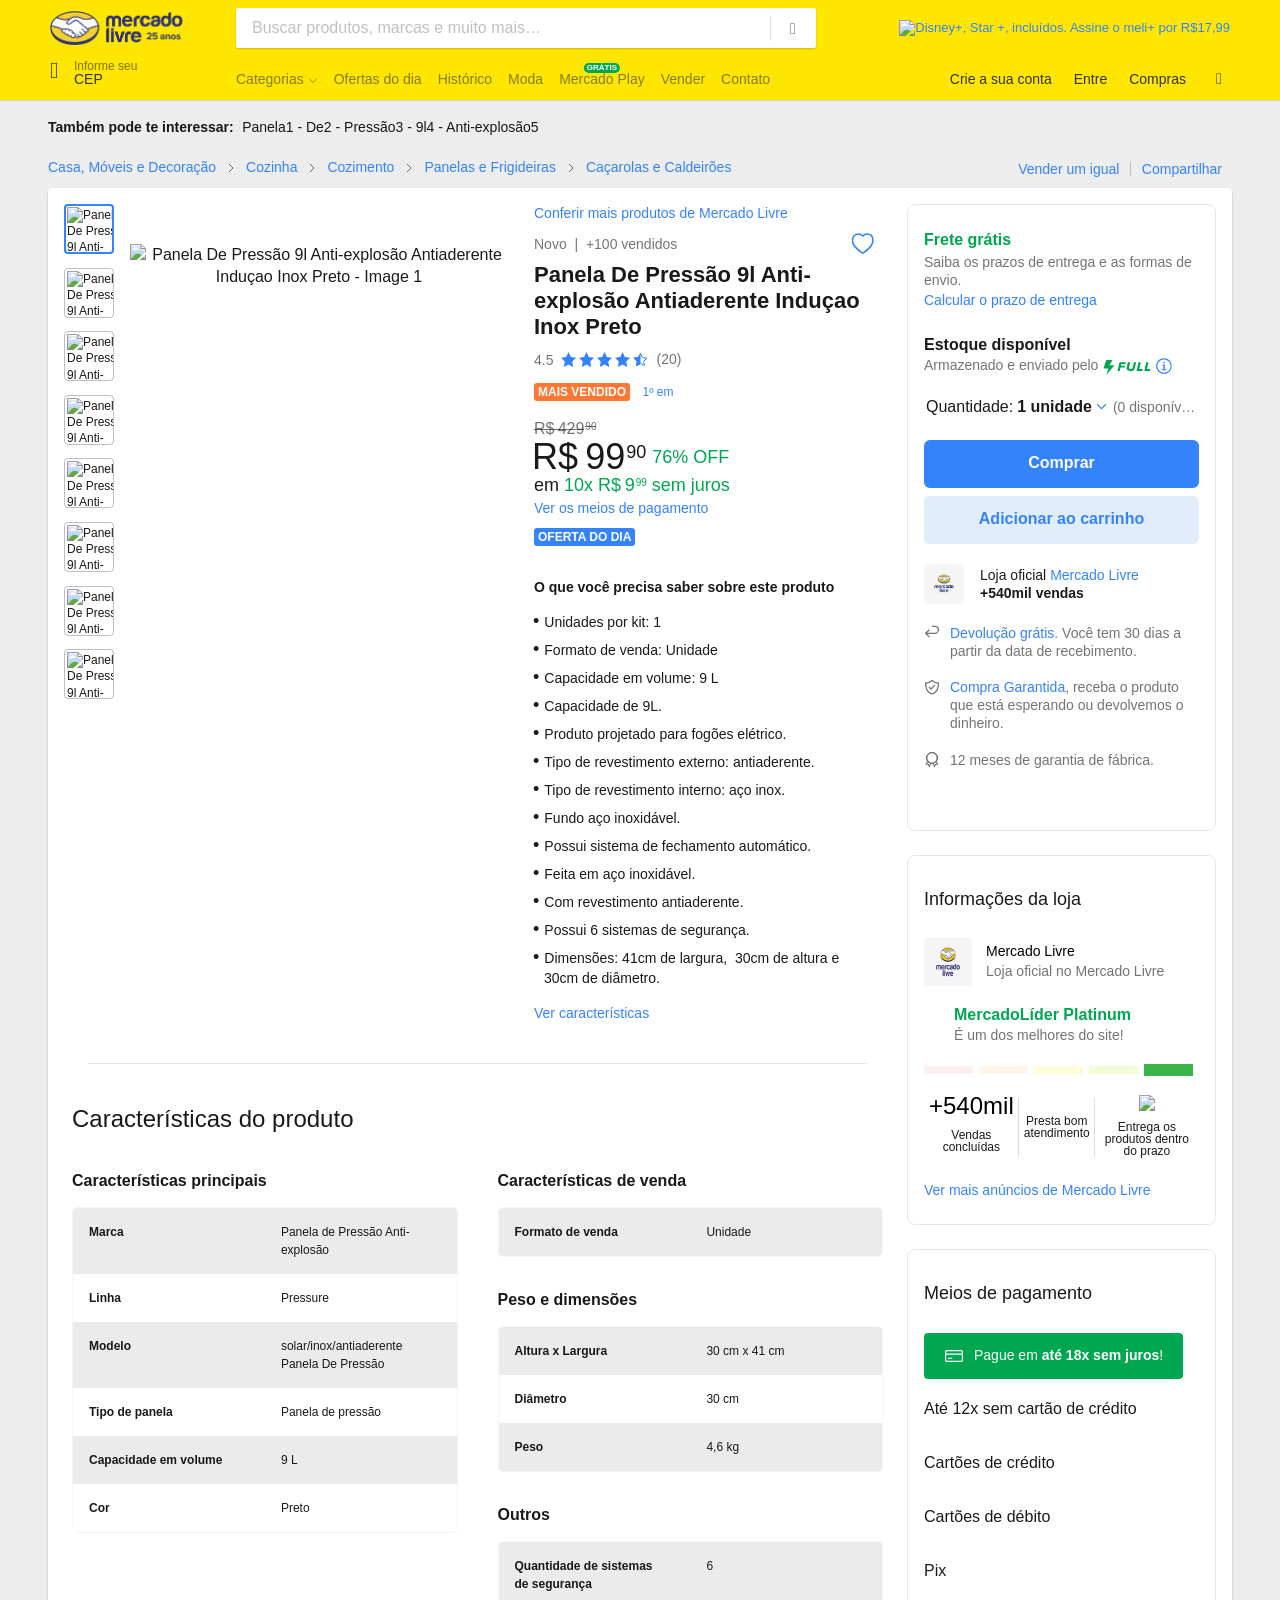
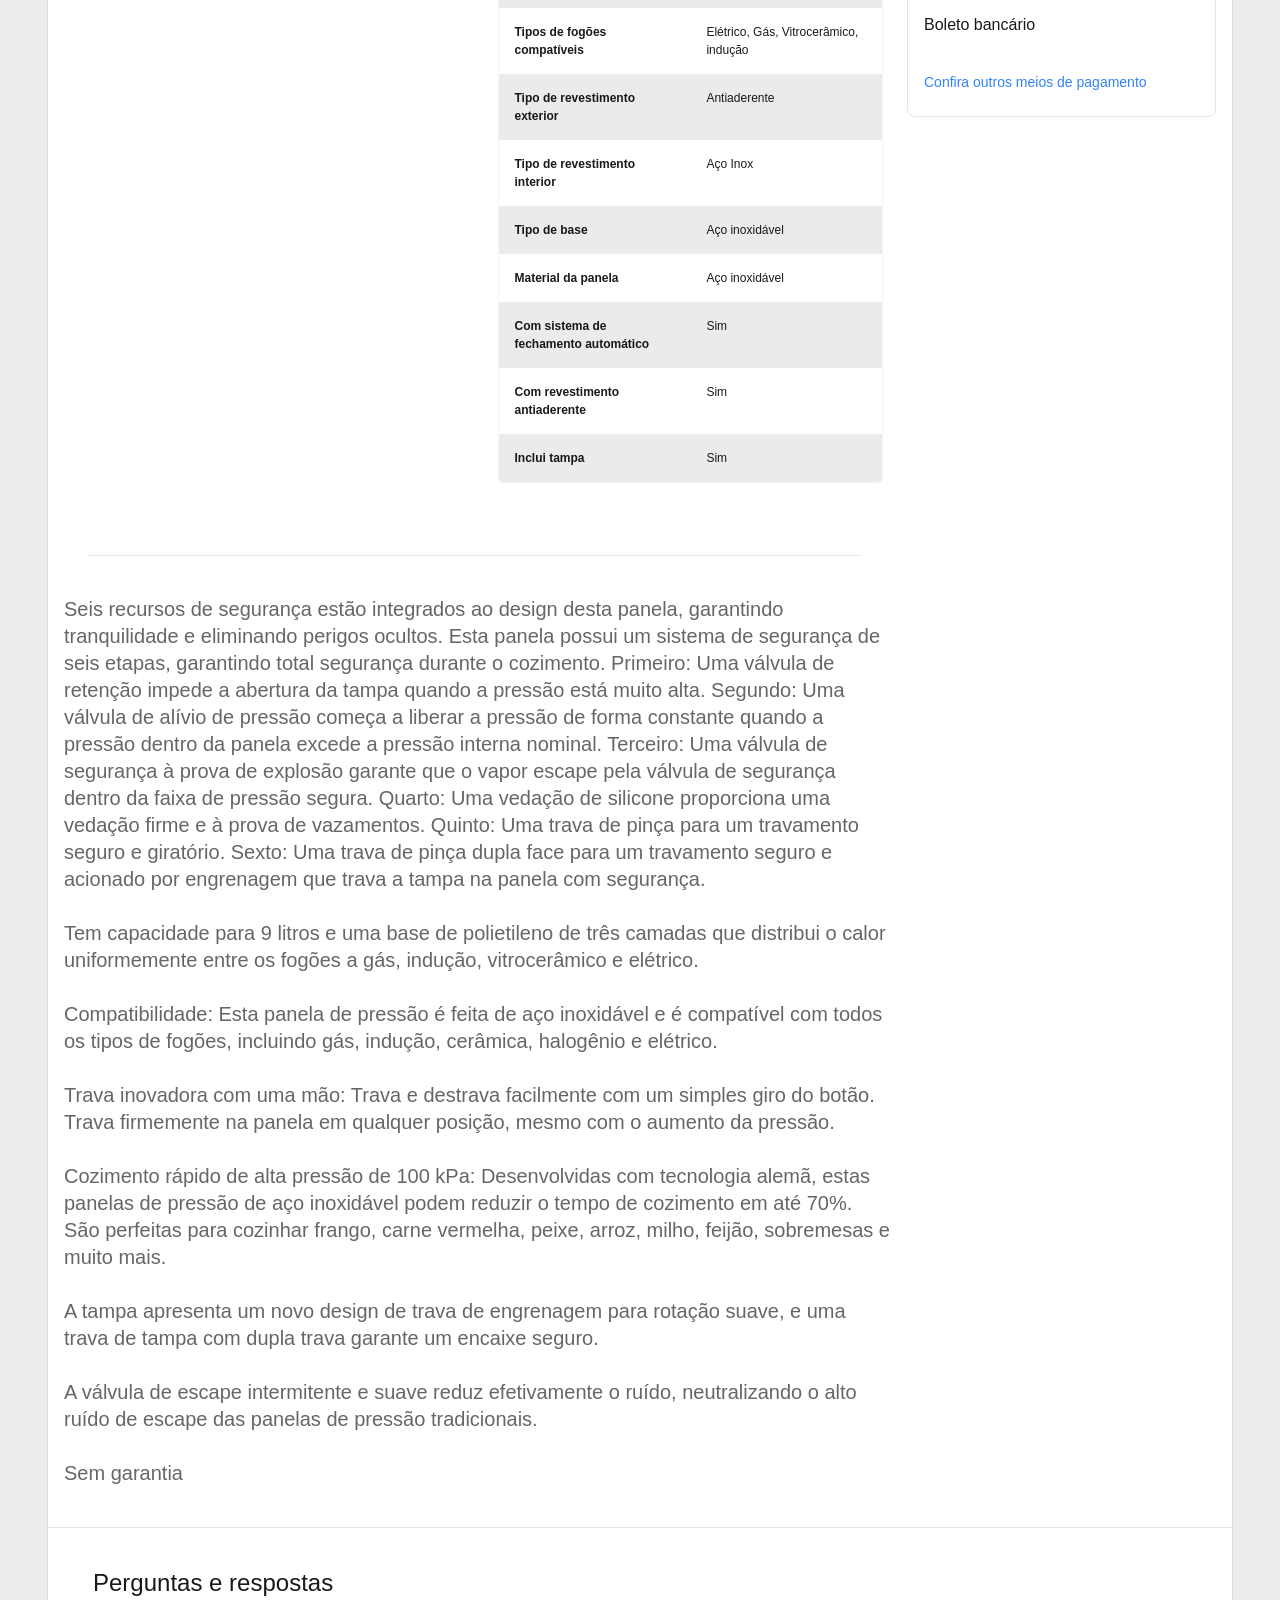
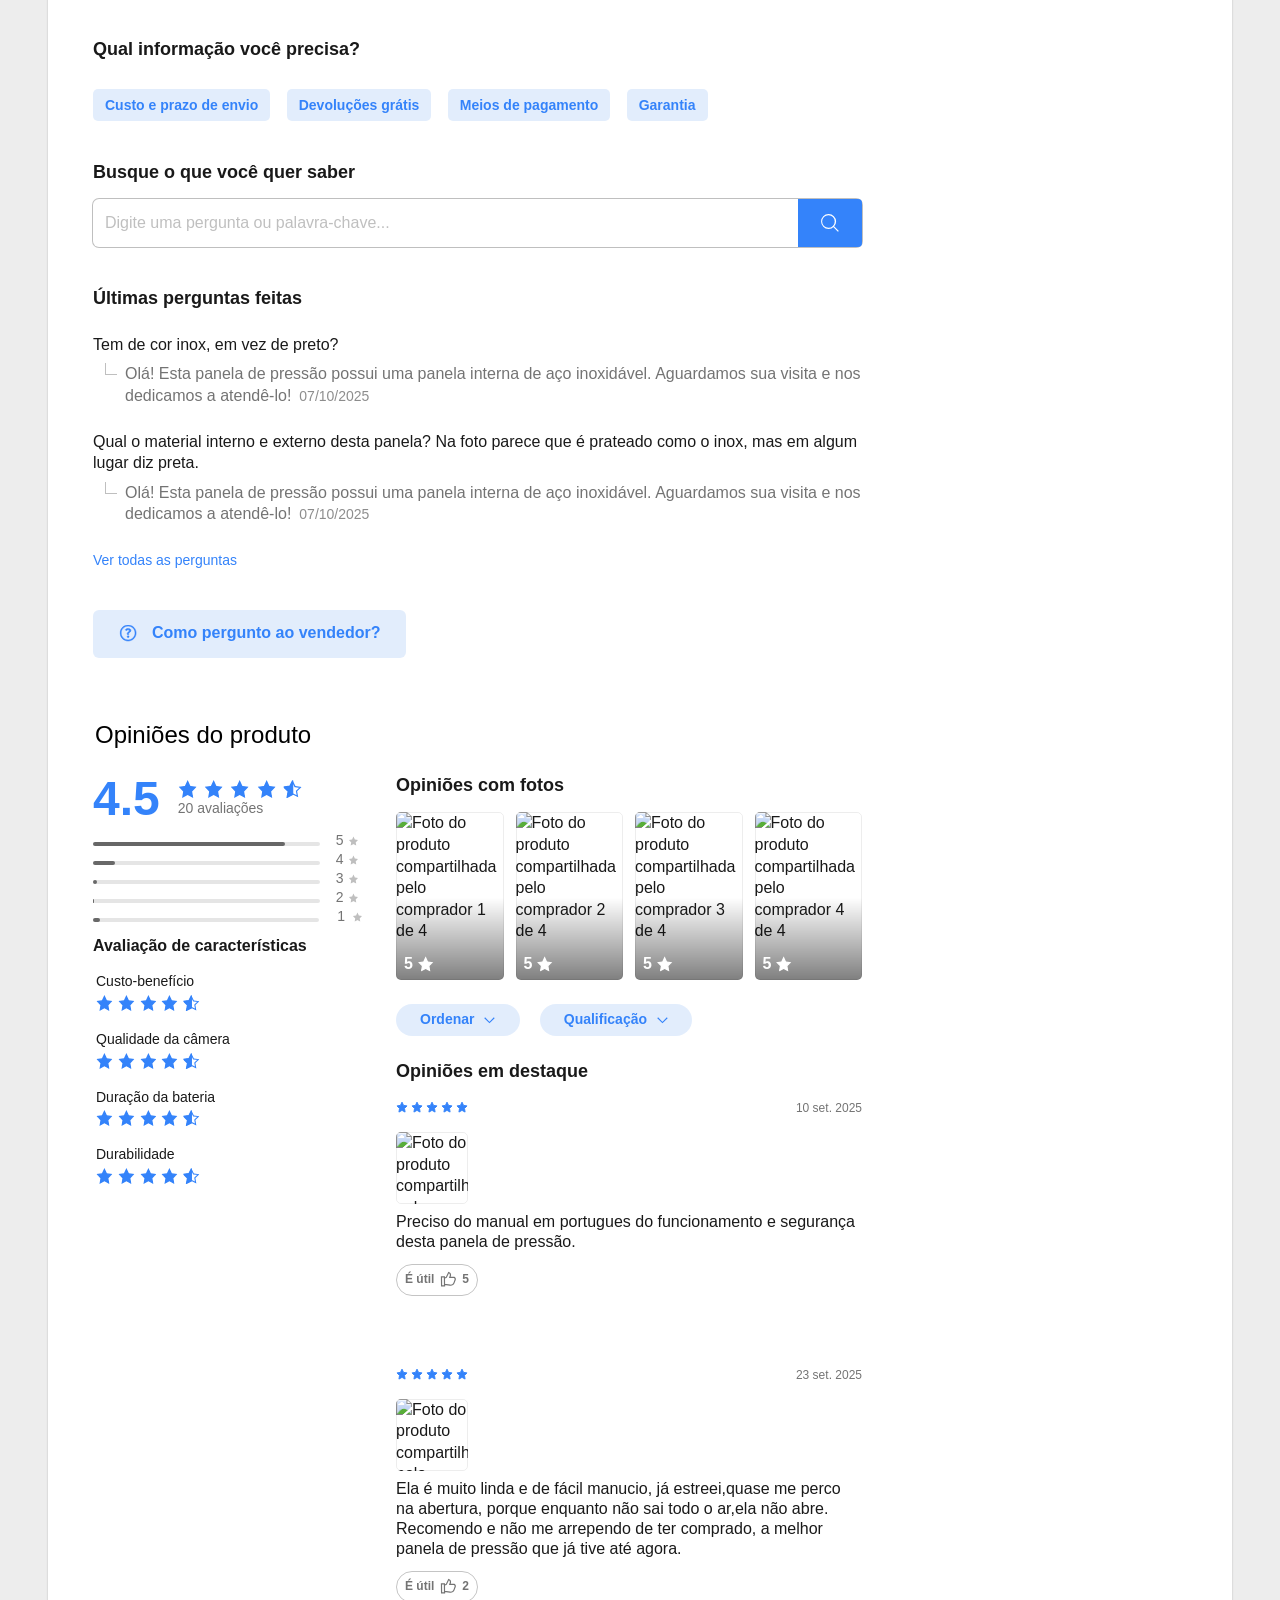
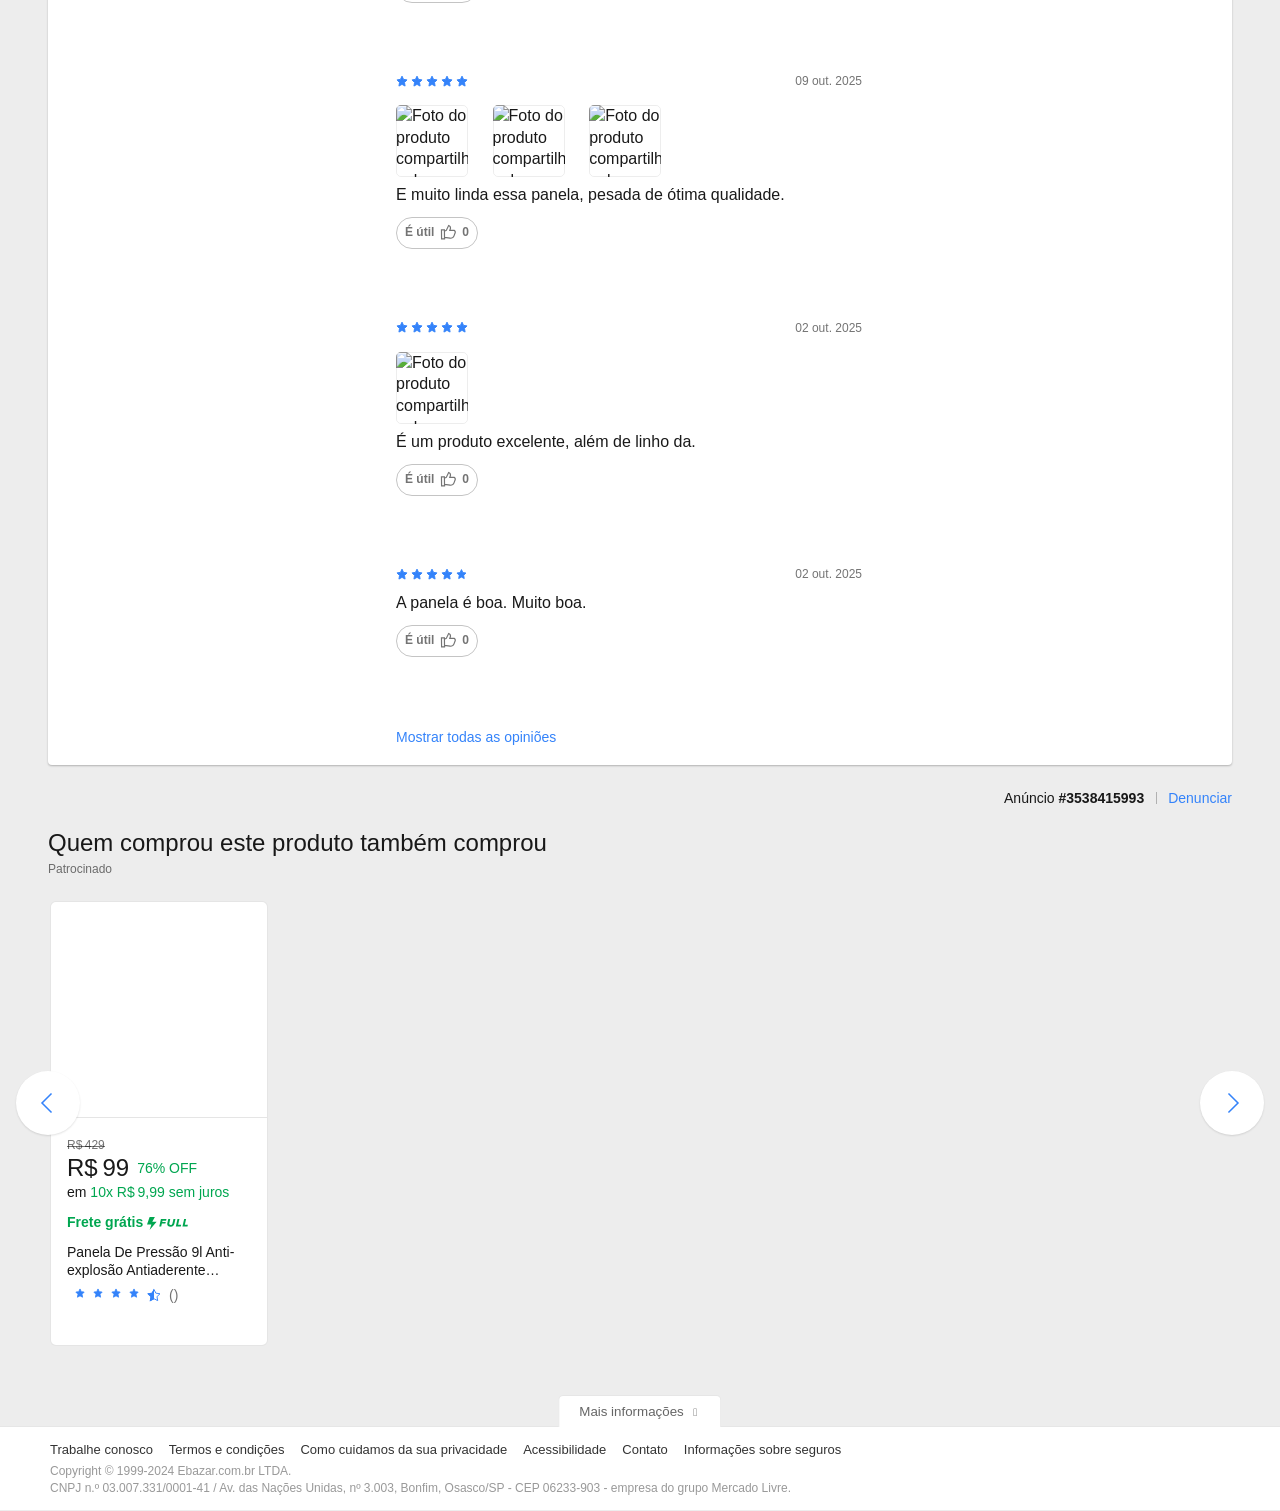
